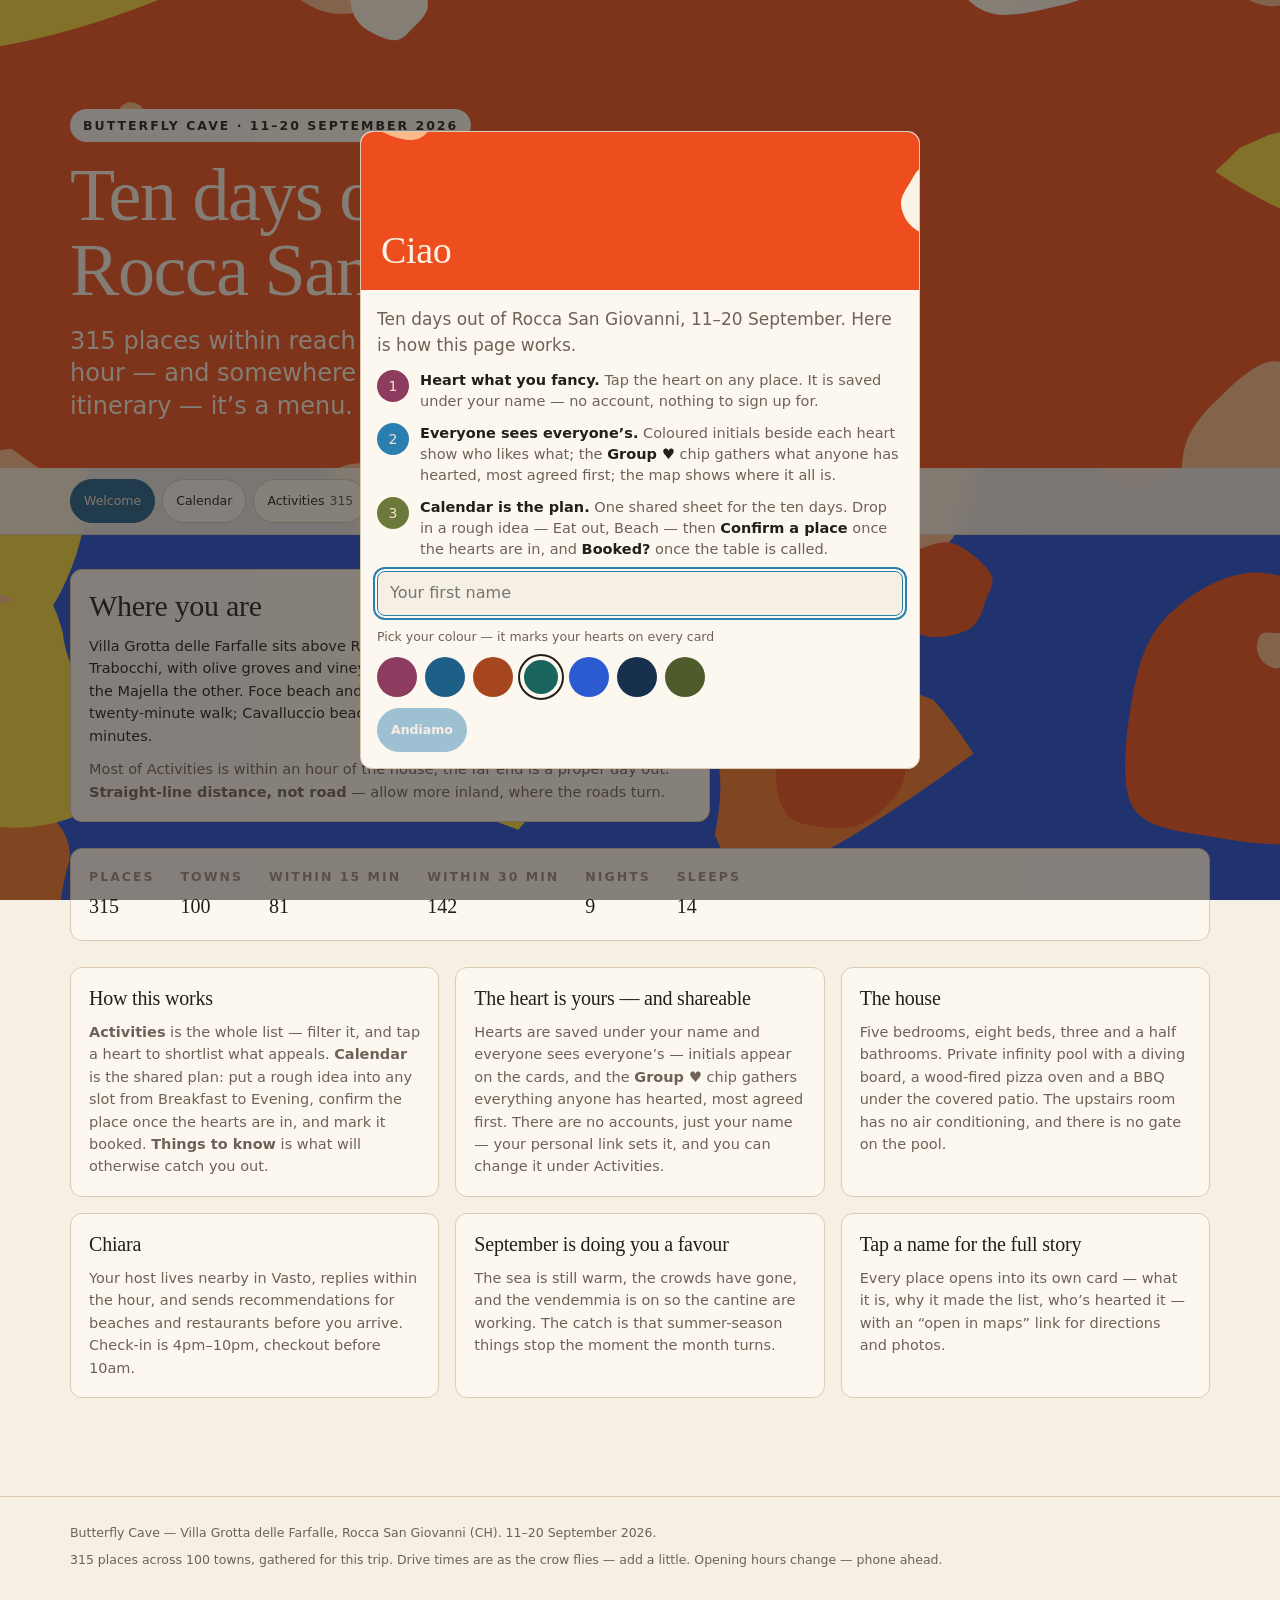
==== index.html @ 28bf4028 "Four supermarkets for stocking the villa; Frapa website; trip-state notes Co-Authored-By: Claude Fab" ====
<!doctype html>
<html lang="en">
<head>
<meta charset="utf-8">
<meta name="viewport" content="width=device-width, initial-scale=1">
<link rel="preconnect" href="https://unpkg.com" crossorigin>
<link rel="preconnect" href="https://tile.openstreetmap.org">
<link rel="preconnect" href="https://abruzzo-picks.mattnorthin.workers.dev">
<title>Ten days out of Rocca San Giovanni</title>
<meta name="description" content="Everything within reach of Butterfly Cave, 11-20 September 2026. 315 places, 100 towns.">
<style>
/* Butterfly Cave design system  tokens inlined from the design project.
   Two background tones. No gradients. No shadows. Spacing is gap only. */
:root{
  --paper:#F6EFE3; --paper-2:#FCF8F0; --shade:#EADFCD;
  --line:#DBC9B1; --line-soft:#EBDFCC;
  --ink:#241E1A; --ink-2:#6E6157; --ink-3:#9C8D7F;
  --peach:#F9DFD2; --ink-on-colour:#F9DFD2;
  --stucco:#E9A18B; --terracotta:#C0552F;
  --pool:#2A7FB0; --pool-deep:#1D5F87; --pool-pale:#BFDFF0;
  --cobalt:#2C5BD1; --olive:#6B7A3A; --ochre:#E0A32E; --fig:#8D3B5E; --sky:#7FB5DA;
  --cream:#FAF3E5;
  --eat:#C0552F; --eat-deep:#A6461F;
  --do:#2A7FB0; --do-deep:#1D5F87;
  --navy:#16304D; --olive-deep:#4F5B2B;
  /* person colours: seven fills that pass 4.5:1 with peach initials (README contrast table) */
  --who-1:var(--fig); --who-2:var(--do-deep); --who-3:var(--eat-deep); --who-4:#1B655F;
  --who-5:var(--cobalt); --who-6:var(--navy); --who-7:var(--olive-deep);
  /* colour-field tiles, measured against --cream: 6.81 and 6.19 */
  --eat-field:#8E3B1A; --do-field:#1B655F;
  --eat-field-hover:#7A3216; --do-field-hover:#14514B;
  /* Wineries & distilleries, split out of Eat & drink 2026-08-29: 6.51 vs cream */
  --cellar:#8D3B5E; --cellar-deep:#7A3350;

  --font-serif:ui-serif,"Iowan Old Style","Palatino Linotype",Palatino,Georgia,serif;
  --font-sans:ui-sans-serif,system-ui,-apple-system,"Segoe UI",Roboto,Helvetica,Arial,sans-serif;
  --t-meta:12.5px; --t-body:14.5px; --t-lead:17px; --t-h3:20px; --t-h2:26px; --t-h1:30px;
  --t-display:clamp(38px,7.4vw,74px);
  --lead-snug:1.2; --lead-body:1.55;
  --tr-display:-.02em; --tr-heading:-.01em; --tr-kicker:.22em; --tr-label:.16em;
  --w-reg:400; --w-bold:650;

  --s1:4px; --s2:7px; --s3:11px; --s4:16px; --s5:20px; --s6:26px; --s7:34px; --s8:46px; --s9:64px;
  --pad-card:19px 20px 17px; --pad-panel:18px;
  --shell:1180px; --read:640px; --gutter:20px; --hit:44px; --card-min:305px;
  --r-card:12px; --r-control:8px; --r-pill:999px;
  --dur-fast:.15s; --dur-base:.18s; --ease:cubic-bezier(.2,.6,.3,1);
}
@media (prefers-reduced-motion:reduce){ :root{ --dur-fast:0s; --dur-base:0s } }

*{box-sizing:border-box}
/* the hidden attribute must beat every display: rule below - .chip and .cta are inline-flex,
   which used to win and leave "hidden" buttons on screen */
[hidden]{display:none!important}
html{-webkit-tap-highlight-color:transparent}
@media (prefers-reduced-motion:no-preference){html{scroll-behavior:smooth}}
body{margin:0; background:var(--paper); color:var(--ink);
     font:var(--w-reg) var(--t-body)/var(--lead-body) var(--font-sans);
     -webkit-font-smoothing:antialiased}
h1,h2,h3,h4{margin:0; font-family:var(--font-serif); font-weight:var(--w-reg);
            letter-spacing:var(--tr-heading); text-wrap:balance}
h1{font-size:var(--t-display); line-height:1.02; letter-spacing:var(--tr-display)}
h2{font-size:var(--t-h1); line-height:var(--lead-snug)}
h3{font-size:var(--t-h3); line-height:var(--lead-snug)}
p{margin:0}
b{font-weight:var(--w-bold)}
a{color:var(--pool)}
@media (hover:hover){a:hover{color:var(--pool-deep)}}
button{font:inherit; cursor:pointer}
:focus-visible{outline:2px solid var(--pool); outline-offset:2px}
/* the pool ring vanishes on the colour fields; cream is 6:1 on all of them */
.tile :focus-visible, .tile:focus-visible, .chip[aria-pressed="true"]:focus-visible,
.tab[aria-selected="true"]:focus-visible, .maplock[aria-pressed="true"]:focus-visible{outline-color:var(--cream)}
.shell{max-width:var(--shell); margin:0 auto; padding:0 var(--gutter)}
.col{max-width:var(--read); display:flex; flex-direction:column; gap:var(--s3)}
.kicker{font-size:var(--t-meta); font-weight:var(--w-bold); text-transform:uppercase;
        letter-spacing:var(--tr-kicker); color:var(--ink-2)}
.label{font-size:var(--t-meta); font-weight:var(--w-bold); text-transform:uppercase;
       letter-spacing:var(--tr-label); color:var(--ink-3)}
.lead{font-size:var(--t-lead); line-height:var(--lead-body); color:var(--ink-2); max-width:62ch}
.muted{color:var(--ink-2)}
.num{font-variant-numeric:tabular-nums}
.skip{position:absolute; left:-9999px; top:0; background:var(--paper-2); color:var(--ink);
      padding:var(--s3) var(--s4); border:1px solid var(--line); border-radius:var(--r-control); z-index:100}
.skip:focus{left:var(--gutter); top:var(--s3)}

/* ---------------- hero ---------------- */
.hero{position:relative; min-height:clamp(360px,52vh,560px); display:flex; align-items:flex-end;
      overflow:hidden}
.hero painted-bg{position:absolute; inset:0; z-index:0}
.hero-in{position:relative; z-index:1; width:100%; max-width:var(--shell); margin:0 auto;
         padding:var(--s9) var(--gutter) var(--s8); display:flex; flex-direction:column;
         gap:var(--s4); align-items:flex-start}
/* the kicker sits on paper, not on the marks  12.5px cream on aperol is 3.31:1 */
.hero-pill{background:var(--paper-2); color:var(--ink); border-radius:var(--r-pill);
           padding:var(--s2) 13px; font-size:var(--t-meta); font-weight:var(--w-bold);
           text-transform:uppercase; letter-spacing:var(--tr-label)}
.hero h1{color:var(--cream); max-width:16ch}
/* 24px counts as large text, so cream on aperol clears the 3:1 bar here */
.hero-lead{color:var(--cream); font-size:clamp(19px,2.4vw,24px); line-height:1.35; max-width:44ch}

/* ---------------- tabs ---------------- */
.tabs{position:sticky; top:0; z-index:20; background:rgba(246,239,227,.92);
      -webkit-backdrop-filter:blur(14px); backdrop-filter:blur(14px); border-bottom:1px solid var(--line)}
.tabs-in{max-width:var(--shell); margin:0 auto; padding:var(--s3) var(--gutter);
         display:flex; gap:var(--s2); overflow-x:auto}
.tab{white-space:nowrap; min-height:var(--hit); padding:9px 13px; border:1px solid var(--line);
     border-radius:var(--r-pill); background:var(--paper-2); color:var(--ink);
     font-size:var(--t-meta); transition:background var(--dur-fast) var(--ease),
     border-color var(--dur-fast) var(--ease), color var(--dur-fast) var(--ease)}
@media (hover:hover){.tab:hover{border-color:var(--pool); color:var(--pool-deep)}}
.tab[aria-selected="true"]{background:var(--pool-deep); border-color:var(--pool-deep); color:var(--peach)}
.tab .c{font-variant-numeric:tabular-nums; opacity:.75; margin-left:5px}
.tab[aria-selected="true"] .c{opacity:1}
.view{padding:var(--s7) 0 var(--s9); display:flex; flex-direction:column; gap:var(--s6)}
.view[hidden]{display:none}

/* ---------------- generic surfaces ---------------- */
.panel{background:var(--paper-2); border:1px solid var(--line); border-radius:var(--r-card);
       padding:var(--pad-panel); display:flex; flex-direction:column; gap:var(--s3)}
.sunk{background:var(--shade); border:1px solid var(--line); border-radius:var(--r-card);
      padding:var(--pad-panel); display:flex; flex-direction:column; gap:var(--s3)}
.cards{display:grid; grid-template-columns:repeat(auto-fill,minmax(min(var(--card-min),100%),1fr)); gap:var(--s4)}
.facts{display:flex; flex-wrap:wrap; gap:var(--s3) var(--s7)}
.fact{display:flex; flex-direction:column; gap:var(--s1)}
.fact .v{font-family:var(--font-serif); font-size:var(--t-h3); font-variant-numeric:tabular-nums}

/* ---------------- filter shelf ---------------- */
.shelf{display:flex; flex-direction:column; gap:var(--s2)}
.row{display:flex; flex-wrap:wrap; gap:var(--s2); align-items:center}
.row[hidden]{display:none}
.search{flex:1 1 260px; min-height:var(--hit); padding:9px 12px; font:inherit;
        font-size:var(--t-body); color:var(--ink); background:var(--paper-2);
        border:1px solid var(--line); border-radius:var(--r-control)}
.search:focus{border-color:var(--pool)}
.chip{min-height:var(--hit); padding:var(--s2) 13px; border:1px solid var(--line);
      border-radius:var(--r-pill); background:var(--paper-2); color:var(--ink);
      font-size:var(--t-meta); display:inline-flex; align-items:center; gap:var(--s2);
      transition:background var(--dur-fast) var(--ease), border-color var(--dur-fast) var(--ease),
      color var(--dur-fast) var(--ease)}
@media (hover:hover){.chip:hover{border-color:var(--c,var(--pool))}}
.chip[aria-pressed="true"]{background:var(--c,var(--pool-deep)); border-color:var(--c,var(--pool-deep)); color:var(--peach)}
.chip .dot{width:8px; height:8px; border-radius:50%; background:var(--c,var(--pool)); flex:0 0 auto}
.chip[aria-pressed="true"] .dot{background:var(--peach); opacity:.7}
.chip em{font-style:normal; font-variant-numeric:tabular-nums; opacity:.72}
.chip[aria-pressed="true"] em{opacity:1}
.chip.zero{opacity:.38}
.share{margin-top:var(--s3); display:flex; flex-wrap:wrap; gap:var(--s2); align-items:flex-start}
.share .sharebox{flex-basis:100%}
.mappanel{background:var(--paper-2); border:1px solid var(--line); border-radius:var(--r-card);
          padding:var(--s3); display:flex; flex-direction:column; gap:var(--s2)}
.map{height:min(52vh,440px); border-radius:calc(var(--r-card) - 4px); border:1px solid var(--line-soft);
     background:var(--shade); overflow:hidden}
.mapnote{font-size:var(--t-meta); color:var(--ink-2); margin:0}
.map{position:relative}
.maplock{position:absolute; right:10px; top:10px; z-index:800; min-height:44px; padding:6px 14px;
         border:1px solid var(--line); border-radius:var(--r-pill); background:var(--paper-2); color:var(--ink);
         font:inherit; font-size:var(--t-meta); font-weight:var(--w-bold)}
.maplock[aria-pressed="true"]{background:var(--pool-deep); border-color:var(--pool-deep); color:var(--peach)}
@media (max-width:640px){
  .map{height:300px}
  .phead{min-height:104px}
  /* on a phone the 18 category chips were a whole screen to scroll past; swipe them instead */
  #cats,#bands{flex-wrap:nowrap; overflow-x:auto; -webkit-overflow-scrolling:touch; scrollbar-width:none;
               margin:0 calc(-1 * var(--pad-panel)); padding:0 var(--pad-panel)}
  #cats::-webkit-scrollbar,#bands::-webkit-scrollbar{display:none}
  #cats .chip,#bands .chip{flex:0 0 auto}
  .phead-in{padding:var(--s4) var(--s4) var(--s3)}
  .phead-title{font-size:24px}
}
.modal{position:fixed; inset:0; z-index:80; background:rgba(36,30,26,.55); display:flex;
       align-items:center; justify-content:center; padding:var(--s4)}
.modal[hidden]{display:none}
.modal-card{width:min(100%,560px); max-height:min(92vh,100%); overflow:auto; background:var(--paper-2);
            border:1px solid var(--line); border-radius:var(--r-card); display:flex; flex-direction:column}
.modal-card .phead{margin:0; border-radius:var(--r-card) var(--r-card) 0 0}
.modal-body{padding:var(--s4); display:flex; flex-direction:column; gap:var(--s3)}
.howto{list-style:none; margin:0; padding:0; display:flex; flex-direction:column; gap:var(--s3)}
.howto li{display:flex; gap:var(--s3); align-items:flex-start; color:var(--ink-2); line-height:1.45}
.howto b{color:var(--ink)}
.hownum{flex:0 0 32px; height:32px; border-radius:50%; display:grid; place-items:center;
        background:var(--fig); color:var(--peach); font-size:14px}
.howto li:nth-child(2) .hownum{background:var(--pool)}
.howto li:nth-child(3) .hownum{background:var(--olive)}
.modal input{width:100%; min-height:var(--hit); padding:9px 12px; font:inherit;
             border:1px solid var(--line); border-radius:var(--r-control); background:var(--paper)}
.modal input:focus{border-color:var(--pool)}
.chip.go{background:var(--pool); border-color:var(--pool); color:var(--peach); font-weight:var(--w-bold)}
.chip.go:disabled{opacity:.45}
.linkbtn{border:0; background:none; color:var(--ink-2); font:inherit; font-size:var(--t-meta);
        min-height:44px;
         text-decoration:underline; text-underline-offset:3px; padding:6px 4px; cursor:pointer}
.linkbtn[hidden]{display:none}
.pin{width:14px; height:14px; border-radius:var(--r-pill); background:var(--pin,var(--eat-deep));
     border:2px solid var(--peach)}
.pin.approx{background:var(--paper-2); border:3px solid var(--pin,var(--eat-deep))}
.pin.house{width:18px; height:18px; background:var(--ink); border-color:var(--peach)}
.pin.liked{outline:3px solid var(--fig); outline-offset:1px}
#map .leaflet-popup-content{font:inherit; font-size:14px; line-height:1.4}
#map .leaflet-popup-content b{display:block; font-family:var(--font-serif); font-size:17px}
#map .leaflet-popup-content a{color:var(--pool)}
.sharebox{display:flex; flex-direction:column; gap:var(--s2); margin-top:var(--s2); padding:var(--s3);
          border:1px solid var(--line-soft); border-radius:var(--r-control); background:var(--paper)}
.sharebox[hidden]{display:none}
.sharebox label{font-size:var(--t-meta); color:var(--ink-2)}
.sharebox input{width:100%; min-height:var(--hit); padding:9px 12px; font:inherit;
                border:1px solid var(--line); border-radius:var(--r-control); background:var(--paper-2)}
.sharebox input[hidden]{display:none}
.sharebox textarea{width:100%; padding:9px 12px; font:inherit; font-size:var(--t-meta); line-height:1.45;
                   border:1px solid var(--line); border-radius:var(--r-control); background:var(--paper-2); resize:vertical}
.sharebox textarea[hidden]{display:none}
.sharebox input:focus{border-color:var(--pool)}
.sharebox a.chip{text-decoration:none}
.sharebox a.chip[aria-disabled="true"]{opacity:.45; pointer-events:none}
.sharebox .chip:disabled{opacity:.45; cursor:not-allowed}
.thead-r{display:flex; align-items:center; gap:6px; flex:0 0 auto}
/* z-index 1200: Leaflet's own panes sit at 400 and its controls at 1000, and .leaflet-container
   makes no stacking context of its own, so at 60 the map painted straight over this sheet.
   The height is capped clear of the sticky tab bar, and a tall sheet scrolls inside itself. */
.sheet{position:fixed; left:50%; bottom:16px; transform:translateX(-50%); width:min(92vw,480px); z-index:1200;
       background:var(--paper); color:var(--ink); border:1px solid var(--line); border-radius:var(--r-card);
       padding:var(--s4); display:flex; flex-direction:column; gap:var(--s2);
       max-height:calc(100vh - 150px); max-height:calc(100dvh - 150px); overflow-y:auto}
.sheet[hidden]{display:none}
.sheet-t{font-family:var(--font-serif); font-size:var(--t-h3)}
.sheet input{flex:1 1 160px; min-height:var(--hit); padding:9px 12px; font:inherit;
             border:1px solid var(--line); border-radius:var(--r-control); background:var(--paper-2)}
.sheet input:focus{border-color:var(--pool)}
.rows{display:flex; flex-direction:column; gap:var(--s2)}
/* the sheet is a flex column and `.sheet input` sets flex:1, which would stretch each of these
   to fill it - a stacked form has to opt out of that explicitly */
.rows input,.rows textarea{flex:0 0 auto; width:100%; min-height:var(--hit); padding:9px 12px;
       font:inherit; font-size:var(--t-body); border:1px solid var(--line);
       border-radius:var(--r-control); background:var(--paper-2); color:var(--ink); resize:vertical}
.rows textarea{min-height:74px}
.rows input:focus,.rows textarea:focus{border-color:var(--pool)}
.linkbox{display:flex; flex-direction:column; gap:var(--s2); padding-top:var(--s2); border-top:1px dashed var(--line)}
.linkbox[hidden]{display:none}
.likedby{display:flex; gap:4px; flex-wrap:wrap; justify-content:flex-end; max-width:120px}
.likedby:empty{display:none}
.who{width:26px; height:26px; border-radius:50%; display:grid; place-items:center;
     background:var(--who,var(--fig)); color:var(--peach); border:2px solid var(--peach);
     font-size:12.5px; font-weight:var(--w-bold); line-height:1; cursor:default}
.swlabel{font-size:var(--t-meta); margin:0}
.swatches{display:flex; flex-wrap:wrap; gap:8px}
.sw{width:40px; height:40px; border-radius:50%; background:var(--sw); border:3px solid transparent;
    cursor:pointer; padding:0; transition:transform var(--dur-fast) var(--ease)}
@media (hover:hover){.sw:hover{transform:scale(1.08)}}
.sw[aria-pressed="true"]{border-color:var(--paper-2); outline:2px solid var(--ink); outline-offset:1px}
.count{font-size:var(--t-meta); font-weight:var(--w-bold); text-transform:uppercase;
       letter-spacing:var(--tr-label); color:var(--ink-2); display:flex; align-items:center;
       gap:var(--s3); flex-wrap:wrap; padding:var(--s1) 0}
.clear{border:0; background:none; color:var(--pool-deep); font:inherit; font-size:var(--t-meta);
       font-weight:var(--w-bold); text-transform:uppercase; letter-spacing:var(--tr-label);
       padding:0; text-decoration:underline; min-height:44px; display:inline-flex; align-items:center}
.clear[hidden]{display:none}

/* ---------------- painted section banners ----------------
   Marks behind, display-size type in cream on top. Measured: cobalt 6.01,
   fig 6.51, blood 4.39, pool 3.99 against --cream. All clear the 3:1 bar for
   type at 24px and up, so headings sit on the marks and body copy never does. */
.phead{position:relative; overflow:hidden; border-radius:var(--r-card);
       min-height:158px; display:flex; align-items:flex-end}
.phead painted-bg{position:absolute; inset:0; z-index:0}
.phead-in{position:relative; z-index:1; width:100%; padding:var(--s5) var(--s5) var(--s4);
          display:flex; align-items:baseline; gap:var(--s3); flex-wrap:wrap}
.phead-title{font-family:var(--font-serif); font-size:clamp(26px,4.2vw,38px);
             line-height:var(--lead-snug); letter-spacing:var(--tr-heading); color:var(--cream)}
.phead-count{background:var(--paper-2); color:var(--ink); border-radius:var(--r-pill);
             padding:5px 11px; font-size:var(--t-meta); font-weight:var(--w-bold);
             letter-spacing:var(--tr-label); text-transform:uppercase;
             font-variant-numeric:tabular-nums}
.divider{position:relative; overflow:hidden; border-radius:var(--r-card); height:76px}
.divider painted-bg{position:absolute; inset:0}

/* ---------------- 1a tile ---------------- */
.grouphead{font-size:var(--t-meta); font-weight:var(--w-bold); text-transform:uppercase;
           letter-spacing:var(--tr-label); display:flex; align-items:center; gap:var(--s3)}
.grouphead.eat{color:var(--eat-deep)}
.grouphead.do{color:var(--do-deep)}
.grouphead .n{font-variant-numeric:tabular-nums; color:var(--ink-3)}
.group{display:flex; flex-direction:column; gap:var(--s4)}
.group[hidden]{display:none}
/* colour-field tile: the whole tile is the colour, copy sits on a cream block */
.tile{display:flex; flex-direction:column; gap:var(--s4); border-radius:16px; padding:var(--s4);
      border:1px solid rgba(250,243,229,.28); color:var(--cream);
      transition:transform var(--dur-base) var(--ease), background-color var(--dur-base) var(--ease)}
.tile[hidden]{display:none}
.tile{background:var(--tile,var(--do-field)); cursor:pointer;
      /* 262 tiles are built at load: let the browser skip laying out the ones off screen */
      content-visibility:auto; contain-intrinsic-size:auto 260px}
@media (hover:hover){.tile:hover{transform:translateY(-3px); filter:brightness(.88)}}
.thead{display:flex; align-items:flex-start; justify-content:space-between; gap:var(--s3)}
.thead-l{display:flex; flex-direction:column; gap:var(--s2); min-width:0}
.tcat{font-size:var(--t-meta); font-weight:var(--w-bold); text-transform:uppercase;
      letter-spacing:var(--tr-label); color:var(--cream)}
/* the name is a button now: it opens the place sheet rather than leaving the site */
.tname{font-family:var(--font-serif); font-size:clamp(24px,2.6vw,30px); line-height:1.14;
       letter-spacing:var(--tr-heading); color:var(--cream); text-decoration:none; text-wrap:balance;
       border:0; background:none; padding:0; margin:0; text-align:left; cursor:pointer; font-weight:400}
@media (hover:hover){.tname:hover{text-decoration:underline}}
.tflag{font-size:var(--t-meta); letter-spacing:.1em; text-transform:uppercase; color:var(--cream);
       opacity:.85}
.tnew{align-self:flex-start; font-size:var(--t-meta); font-weight:var(--w-bold); text-transform:uppercase;
      letter-spacing:var(--tr-label); color:var(--ink); background:var(--ochre);
      border-radius:var(--r-pill); padding:2px 10px}
/* a tip carries its author's colour instead of a category hue, and has no drive time to show */
.tile.tip{--tile:var(--who,var(--olive-deep))}
.tby{display:flex; align-items:center; gap:var(--s2); font-size:var(--t-meta); color:var(--ink-2);
     text-transform:uppercase; letter-spacing:var(--tr-label)}
.tdrop{font-size:var(--t-meta); font-weight:var(--w-bold); text-transform:uppercase;
       letter-spacing:var(--tr-label); border:0; background:none; padding:0; cursor:pointer;
       color:var(--ink-2); text-decoration:underline}
.tinner{background:var(--paper-2); border-radius:var(--r-card); padding:var(--s4); flex:1;
        display:flex; flex-direction:column; gap:var(--s3)}
.ttown{font-size:var(--t-meta); text-transform:uppercase; letter-spacing:var(--tr-label);
       color:var(--ink-2); font-variant-numeric:tabular-nums}
.tdesc{font-size:var(--t-body); color:var(--ink); flex:1; text-wrap:pretty}
.tfoot{display:flex; flex-wrap:wrap; align-items:center; gap:var(--s4)}
.cta{font-size:var(--t-meta); font-weight:var(--w-bold); text-transform:uppercase;
     letter-spacing:var(--tr-label); text-decoration:none; display:inline-flex; gap:var(--s2);
     min-height:44px; align-items:center}
.cta{color:var(--tile,var(--do-field))}
@media (hover:hover){.cta:hover{text-decoration:underline}}
.heart{width:var(--hit); height:var(--hit); flex:0 0 auto; display:grid; place-items:center;
       background:none; border:1px solid transparent; border-radius:var(--r-control);
       color:var(--cream); opacity:.8;
       transition:opacity var(--dur-fast) var(--ease), border-color var(--dur-fast) var(--ease)}
@media (hover:hover){.heart:hover{opacity:1; border-color:rgba(250,243,229,.5)}}
.heart.on{opacity:1; background:var(--peach); border-color:var(--peach); color:var(--mine,var(--fig))}
.heart svg{width:19px; height:19px; fill:none; stroke:currentColor; stroke-width:2.2}
.heart.on svg{fill:currentColor}
.inplan{font-size:var(--t-meta); color:var(--ink-2)}

/* the painted field behind the whole Activities tab */
.pagebg{position:fixed; inset:0; z-index:0; pointer-events:none}
.actwrap{position:relative; z-index:1; display:flex; flex-direction:column; gap:var(--s6)}
.hero, footer{position:relative; z-index:2}
main{position:relative; z-index:1}
/* The painted field runs the whole page, so nothing readable sits straight on the
   marks - the how-to's rule. Section intros and the stat row get a paper block. */
.view .col, .view > .facts{background:var(--paper-2); border:1px solid var(--line);
  border-radius:var(--r-card); padding:var(--pad-panel); max-width:none}
.view .col{max-width:min(var(--read),100%)}
.view > .facts{gap:var(--s3) var(--s6)}
.empty{background:var(--paper-2); border:1px solid var(--line); border-radius:var(--r-card);
  padding:var(--pad-panel); text-align:center}
.count{color:var(--ink-2)}
.grouppill{display:inline-flex; align-items:center; gap:var(--s2); align-self:flex-start;
           background:var(--eat-deep); color:var(--cream); border-radius:var(--r-pill);
           padding:9px 16px; font-size:var(--t-meta); font-weight:var(--w-bold);
           text-transform:uppercase; letter-spacing:var(--tr-label)}
.grouppill .n{font-variant-numeric:tabular-nums; opacity:.8}
.shelf.onfield{background:var(--paper-2)}
.empty{padding:var(--s6) 0; color:var(--ink-2)}
.empty[hidden]{display:none}
/* says why the order changed, once a heart has actually moved something */
/* it sits on the painted field, where no ink colour is safe against blue, yellow and orange
   at once - so it gets its own paper ground, like the group pills above it */
.floatnote{font-size:var(--t-meta); margin:0; align-self:flex-start; color:var(--ink-2);
      background:var(--paper); border:1px solid var(--line-soft); border-radius:var(--r-pill);
      padding:3px 12px}
.floatnote[hidden]{display:none}

/* place sheet: a tap on a tile opens this instead of throwing the phone at Google Maps */
.pband{background:var(--tile,var(--eat-deep)); padding:var(--s3) var(--s4);
       border-radius:var(--r-card) var(--r-card) 0 0}
.pband .tcat{color:var(--peach)}
#place .modal-body h3{margin:0}
.pmeta{margin:0}
.pflag{margin:0; color:var(--ink); font-weight:var(--w-bold)}
.pwho, .pplan{margin:0}
.pwho[hidden], .pplan[hidden], .pflag[hidden]{display:none}
.pwho .who{vertical-align:-3px; margin-right:4px}
#place .modal-body{gap:var(--s3)}

/* ---------------- calendar ---------------- */
.days{display:grid; grid-template-columns:repeat(auto-fill,minmax(min(var(--card-min),100%),1fr)); gap:var(--s4)}
.day{background:var(--paper-2); border:1px solid var(--line); border-radius:var(--r-card);
     padding:var(--pad-panel); display:flex; flex-direction:column; gap:var(--s3)}
.day.weekend{border-left:3px solid var(--sky)}
.day.mon{border-left:3px solid var(--terracotta)}
.dhead{display:flex; align-items:baseline; justify-content:space-between; gap:var(--s3); flex-wrap:wrap}
.ddate{font-family:var(--font-serif); font-size:var(--t-h3)}
.dnote{font-size:var(--t-meta); color:var(--eat-deep)}
/* the calendar's own "did that save?" line - syncNote lives in the Activities panel, which is
   hidden whenever anyone is actually on this tab */
.plannote{font-size:var(--t-meta); margin:0; align-self:flex-start; color:var(--ink);
      background:var(--ochre); border-radius:var(--r-pill); padding:4px 14px}
.plannote[hidden]{display:none}
.dfixed{display:flex; flex-wrap:wrap; gap:6px}
.fx{display:inline-flex; align-items:center; padding:3px 10px; border-radius:999px;
    font-size:var(--t-meta); line-height:1.3; color:var(--peach); background:var(--olive-deep)}
.fx-bday{background:var(--fig)}
.fx-leave{background:var(--ink-2)}
.fx-fest{background:var(--pool-deep)}
.slots{display:flex; flex-direction:column; gap:var(--s2)}
/* seven slots a day, so each is one row: label on the left, what is in it (or "+ Add") on the
   right, and the picker wrapping onto its own line underneath when open */
.slot{display:flex; flex-wrap:wrap; align-items:center; gap:var(--s2) var(--s3); padding:var(--s2) var(--s3);
      border:1px solid var(--line-soft); border-radius:var(--r-control); background:var(--paper)}
.slot .label{flex:0 0 74px; margin:0}
.slot.k-eat .label{color:var(--eat-deep)}
.slot.k-do .label{color:var(--do-deep)}
.slot.filled-full{background:var(--pool-pale); border-color:var(--pool)}
.slot .slotrow{flex:1 1 160px}
.slot .addbtn{flex:1 1 120px; text-align:left; min-height:44px}
.slot .picker{flex:1 1 100%}
.slotrow{display:flex; align-items:flex-start; justify-content:space-between; gap:var(--s2)}
.splace{font-size:var(--t-body)}
.sby{color:var(--who,var(--fig)); font-weight:var(--w-bold)}
.slotbtns{display:flex; align-items:center; gap:4px; flex:0 0 auto}
.bk{min-height:44px; padding:4px 12px; border:1px solid var(--line); border-radius:var(--r-pill);
    background:transparent; color:var(--ink-2); font:inherit; font-size:var(--t-meta); cursor:pointer}
.bk[aria-pressed="true"]{background:var(--olive-deep); border-color:var(--olive-deep); color:var(--peach)}
.slotrow.bkd .splace{font-weight:var(--w-bold)}
/* a rough idea's next step is choosing the place, not booking it */
.cf{min-height:44px; padding:4px 12px; border:1px solid var(--pool); border-radius:var(--r-pill);
    background:transparent; color:var(--pool-deep); font:inherit; font-size:var(--t-meta); cursor:pointer}
@media (hover:hover){.cf:hover{background:var(--pool-pale)}}
/* the quick strip at the top of the picker: rough ideas and the at-the-house entries */
.qp{display:flex; flex-wrap:wrap; gap:6px}
.q{min-height:44px; padding:6px 12px; border:1px solid var(--line); border-radius:var(--r-pill);
   background:var(--paper-2); color:var(--ink); font:inherit; font-size:var(--t-meta); cursor:pointer;
   transition:border-color var(--dur-fast) var(--ease), color var(--dur-fast) var(--ease)}
@media (hover:hover){.q:hover{border-color:var(--pool); color:var(--pool-deep)}}
.q em{font-style:normal; color:var(--ink-2); margin-left:4px}
.splace .where{display:block; color:var(--ink-2); font-size:var(--t-meta); font-variant-numeric:tabular-nums}
.addbtn{min-height:36px; padding:5px var(--s3); border:1px dashed var(--line);
        border-radius:var(--r-control); background:transparent; color:var(--ink-2);
        font-size:var(--t-meta); transition:border-color var(--dur-fast) var(--ease), color var(--dur-fast) var(--ease)}
@media (hover:hover){.addbtn:hover:not(:disabled){border-color:var(--pool); color:var(--pool-deep); border-style:solid}}
.addbtn:disabled{cursor:not-allowed; color:var(--ink-3); border-color:var(--line-soft)}
.rm{min-height:44px; min-width:44px; border:1px solid transparent; border-radius:var(--r-control);
    background:none; color:var(--ink-3); font-size:var(--t-lead); line-height:1; padding:0 var(--s2);
    transition:color var(--dur-fast) var(--ease), border-color var(--dur-fast) var(--ease)}
@media (hover:hover){.rm:hover{color:var(--terracotta); border-color:var(--line)}}
.picker{display:flex; flex-direction:column; gap:var(--s2); padding:var(--s3);
        background:var(--shade); border:1px solid var(--line); border-radius:var(--r-control)}
.picker input{width:100%; min-height:var(--hit); padding:9px 12px; font:inherit;
              font-size:var(--t-body); color:var(--ink); background:var(--paper-2);
              border:1px solid var(--line); border-radius:var(--r-control)}
.picker input:focus{border-color:var(--pool)}
.plist{display:flex; flex-direction:column; gap:var(--s1); max-height:340px; overflow-y:auto;
       overscroll-behavior:contain}
.pick{text-align:left; padding:9px var(--s3); border:1px solid var(--line-soft); min-height:44px; align-items:center;
      border-radius:var(--r-control); background:var(--paper-2); color:var(--ink);
      font-size:var(--t-meta); display:flex; justify-content:space-between; gap:var(--s3);
      transition:border-color var(--dur-fast) var(--ease)}
@media (hover:hover){.pick:hover{border-color:var(--pool)}}
.pick .t{color:var(--ink-2); white-space:nowrap; font-variant-numeric:tabular-nums}
.pickmsg{font-size:var(--t-meta); color:var(--ink-2); padding:var(--s2) 0}

/* ---------------- things to know ---------------- */
.know{display:grid; grid-template-columns:repeat(auto-fill,minmax(min(var(--card-min),100%),1fr)); gap:var(--s4)}
.kitem{background:var(--paper-2); border:1px solid var(--line); border-left:3px solid var(--c,var(--ochre));
       border-radius:var(--r-card); padding:var(--pad-card); display:flex; flex-direction:column; gap:var(--s2)}
.kitem h4{font-size:var(--t-lead); line-height:1.3}
.kitem p{font-size:var(--t-body); color:var(--ink-2)}

footer{border-top:1px solid var(--line); margin-top:var(--s7); background:var(--paper)}
footer .in{max-width:var(--shell); margin:0 auto; padding:var(--s6) var(--gutter) var(--s8);
           display:flex; flex-direction:column; gap:var(--s2); font-size:var(--t-meta); color:var(--ink-2)}

/* ---------------- Leaflet, brought into the house style ----------------
   No shadows, Karla for controls, paper surfaces, 1px --line borders, 44px hit targets,
   12.5px floor on the attribution, and a limestone wash over the basemap tiles. */
#map.leaflet-container{font-family:var(--font-sans); background:var(--shade)}
#map .leaflet-tile-pane{filter:sepia(.3) saturate(.55) brightness(1.02)}
#map .leaflet-bar{box-shadow:none; border:1px solid var(--line); border-radius:var(--r-control); overflow:hidden}
#map .leaflet-bar a,#map .leaflet-bar a:hover,#map .leaflet-bar a:focus{width:44px; height:44px; line-height:44px;
  background:var(--paper-2); color:var(--ink); border-bottom:1px solid var(--line-soft);
  font:400 22px/44px var(--font-sans)}
#map .leaflet-bar a:last-child{border-bottom:0}
#map .leaflet-bar a.leaflet-disabled{color:var(--ink-3); background:var(--paper)}
#map .leaflet-popup-content-wrapper{background:var(--paper-2); color:var(--ink); border:1px solid var(--line);
  border-radius:var(--r-card); box-shadow:none}
#map .leaflet-popup-content{margin:14px 16px; font-size:var(--t-meta); line-height:1.45}
#map .leaflet-popup-tip{background:var(--paper-2); box-shadow:none; border:1px solid var(--line); border-top:0; border-left:0}
#map.leaflet-container a.leaflet-popup-close-button{color:var(--ink-2); font:400 20px/24px var(--font-sans); width:32px; height:32px; top:4px; right:4px}
#map.leaflet-container .leaflet-control-attribution{background:var(--paper-2); color:var(--ink-2); font-size:12.5px;
  padding:2px 8px; border-top-left-radius:var(--r-control); border:1px solid var(--line); border-right:0; border-bottom:0}
#map.leaflet-container .leaflet-control-attribution a{color:var(--pool)}

/* ---------------- touch ---------------- */
/* a pressed state of its own, since hover is off on touch screens */
.tile:active{transform:scale(.985)}
.pick:active, .q:active, .addbtn:active{background:var(--shade)}
/* 16px is the size below which iOS zooms the page in when a box gets focus - and leaves it zoomed */
input, textarea{font-size:16px!important}

/* ---------------- phone-size and escape hatches (2026-08-30 mobile lens) ---------------- */
/* the picker's search rides with a Cancel - a dialog needs a way out */
.pkrow{display:flex; gap:var(--s2); align-items:center}
.pkrow input{flex:1}
.pkx{flex:0 0 auto; min-height:44px; padding:4px 14px; border:1px solid var(--line); border-radius:var(--r-pill);
     background:transparent; color:var(--ink-2); font:inherit; font-size:var(--t-meta); cursor:pointer}
@media (hover:hover){.pkx:hover{border-color:var(--terracotta); color:var(--terracotta)}}
/* sixty tiles deep, the way back to search and filters */
.backfilters{position:fixed; right:14px; bottom:18px; z-index:15}
@media (max-width:640px){
  /* all four tabs fit a 390px phone once the counts step aside */
  .tab{padding:9px 10px}
  .tab .c{display:none}
  /* the descriptions are the content; 17px is the scale's reading size */
  .tdesc, #place-desc{font-size:var(--t-lead)}
}

/* links on paper: the deep pool clears 4.5:1 at any size; --pool stays for fills */
a{color:var(--pool-deep)}
#map .leaflet-control-attribution a{color:var(--pool-deep)}
/* two-letter badges when two travellers share an initial (Lauren / Lyndsey) */
.who.w2{font-size:9.5px; letter-spacing:0}

/* a typed note in the picker reads as an action, not a place */
.pick-note span:first-child{color:var(--pool-deep); font-weight:var(--w-bold)}

/* ---------------- ship batch (2026-08-31): picker fit, undo toast, turnout ---------------- */
/* pj-11: the picker is a flex child of .slot - without a full-width basis it rode the same
   row as the label and clipped its Cancel until the next relayout */
.slot .picker{flex:1 1 100%; min-width:0; box-sizing:border-box}
.pkrow input{min-width:0}
.pick{min-width:0}
.turnout{font-size:var(--t-meta); color:var(--ink-2); margin:2px 0 0}
.undo{position:fixed; left:50%; transform:translateX(-50%); bottom:18px; z-index:90; max-width:92vw;
      display:flex; gap:var(--s2); align-items:center; padding:4px 6px 4px 16px;
      background:var(--ink); color:var(--paper-2); border-radius:var(--r-pill);
      box-shadow:0 6px 20px rgba(43,36,26,.35); font-size:var(--t-meta)}
.undo-btn{border:0; background:none; color:var(--peach); font:inherit; font-size:var(--t-meta);
          font-weight:var(--w-bold); text-transform:uppercase; letter-spacing:var(--tr-label);
          text-decoration:underline; min-height:44px; padding:0 12px; cursor:pointer}

</style>
</head>
<body>
<a class="skip" href="#main">Skip to content</a>

<painted-bg class="pagebg" ground="cobalt" palette="aperol" layout="scatter" count="14"
            seed="7711" aria-hidden="true"></painted-bg>

<header class="hero">
  <painted-bg ground="aperol" layout="edges" count="11" seed="5507"></painted-bg>
  <div class="hero-in">
    <p class="hero-pill">Butterfly Cave &#xb7; 11&#x2013;20 September 2026</p>
    <h1>Ten days out of Rocca San Giovanni</h1>
    <p class="hero-lead">315 places within reach of the house &#x2014; most under an hour &#x2014; and somewhere to put them.
    Nothing here is an itinerary &#x2014; it&#x2019;s a menu.</p>
  </div>
</header>

<nav class="tabs">
  <div class="tabs-in" role="tablist" aria-label="Sections">
    <button class="tab" role="tab" id="t-welcome" aria-selected="true" aria-controls="v-welcome">Welcome</button>
    <button class="tab" role="tab" id="t-calendar" aria-selected="false" aria-controls="v-calendar">Calendar<span class="c" id="c-plan" hidden></span></button>
    <button class="tab" role="tab" id="t-activities" aria-selected="false" aria-controls="v-activities">Activities<span class="c" id="c-act">315</span></button>
    <button class="tab" role="tab" id="t-know" aria-selected="false" aria-controls="v-know">Things to know</button>
  </div>
</nav>

<main id="main" class="shell">

  <!-- ============ WELCOME ============ -->
  <div class="view" id="v-welcome" role="tabpanel" aria-labelledby="t-welcome">
    <div class="col">
      <h2>Where you are</h2>
      <p>Villa Grotta delle Farfalle sits above Rocca San Giovanni on the Costa dei Trabocchi, with olive
      groves and vineyards on every side, the Adriatic one way and the Majella the other. Foce beach and the
      Via Verde are a two-minute drive or a twenty-minute walk; Cavalluccio beach is five. Pescara airport is
      forty-five minutes.</p>
      <p class="muted">Most of Activities is within an hour of the house; the far end is a proper day out. <b>Straight-line distance, not road</b>
      &#x2014; allow more inland, where the roads turn.</p>
    </div>

    <div class="facts">
      <div class="fact"><span class="label">Places</span><span class="v">315</span></div>
      <div class="fact"><span class="label">Towns</span><span class="v">100</span></div>
      <div class="fact"><span class="label">Within 15 min</span><span class="v">81</span></div>
      <div class="fact"><span class="label">Within 30 min</span><span class="v">142</span></div>
      <div class="fact"><span class="label">Nights</span><span class="v">9</span></div>
      <div class="fact"><span class="label">Sleeps</span><span class="v">14</span></div>
    </div>

    <div class="cards">
      <div class="panel">
        <h3>How this works</h3>
        <p class="muted"><b>Activities</b> is the whole list &#x2014; filter it, and tap a heart to shortlist
        what appeals. <b>Calendar</b> is the shared plan: put a rough idea into any slot from Breakfast to
        Evening, confirm the place once the hearts are in, and mark it booked. <b>Things to know</b> is what will otherwise catch you out.</p>
      </div>
      <div class="panel">
        <h3>The heart is yours &#x2014; and shareable</h3>
        <p class="muted">Hearts are saved under your name and everyone sees everyone&#x2019;s &#x2014; initials
        appear on the cards, and the <b>Group &#x2665;</b> chip gathers everything anyone has hearted, most agreed first. There
        are no accounts, just your name &#x2014; your personal link sets it, and you can change it under
        Activities.</p>
      </div>
      <div class="panel">
        <h3>The house</h3>
        <p class="muted">Five bedrooms, eight beds, three and a half bathrooms. Private infinity pool with a
        diving board, a wood-fired pizza oven and a BBQ under the covered patio. The upstairs room has no air
        conditioning, and there is no gate on the pool.</p>
      </div>
      <div class="panel">
        <h3>Chiara</h3>
        <p class="muted">Your host lives nearby in Vasto, replies within the hour, and sends recommendations
        for beaches and restaurants before you arrive. Check-in is 4pm&#x2013;10pm, checkout before 10am.</p>
      </div>
      <div class="panel">
        <h3>September is doing you a favour</h3>
        <p class="muted">The sea is still warm, the crowds have gone, and the vendemmia is on so the cantine
        are working. The catch is that summer-season things stop the moment the month turns.</p>
      </div>
      <div class="panel">
        <h3>Tap a name for the full story</h3>
        <p class="muted">Every place opens into its own card &#x2014; what it is, why it made the list,
        who&#x2019;s hearted it &#x2014; with an &#x201c;open in maps&#x201d; link for directions and photos.</p>
      </div>
    </div>
  </div>

  <!-- ============ CALENDAR ============ -->
  <div class="view" id="v-calendar" role="tabpanel" aria-labelledby="t-calendar" hidden>
    <div class="phead">
      <painted-bg ground="pool" layout="diagonal" count="8" seed="3301"></painted-bg>
      <div class="phead-in"><span class="phead-title">Ten days, breakfast to evening</span></div>
    </div>
    <div class="col">
      <p class="lead">One plan, the same on everyone&#x2019;s phone. Drop a rough idea into any slot
      &#x2014; &#x201C;Eat out&#x201D;, &#x201C;Beach&#x201D;, &#x201C;Day trip&#x201D; &#x2014; then tap
      <b>Confirm a place</b> once the hearts are in. <b>Booked?</b> marks a table or a boat as called.
      Arrivals and birthdays are already in.</p>
    </div>
    <p class="muted plannote" id="plan-note" role="status" hidden></p>
    <div class="days" id="days"></div>
    <div class="sunk">
      <p class="muted" style="font-size:var(--t-meta)"><b>Sunday and Monday are the awkward ones</b>
      &#x2014; the day cards say so, and Things to know has the detail. Anyone can add or remove
      &#x2014; it is a shared sheet, so be kind to it.</p>
    </div>
  </div>

  <!-- ============ ACTIVITIES ============ -->
  <div class="view" id="v-activities" role="tabpanel" aria-labelledby="t-activities" hidden>
    <div class="actwrap">
    <div class="phead">
      <painted-bg ground="fig" layout="diagonal" count="8" seed="4102"></painted-bg>
      <div class="phead-in"><span class="phead-title">Everything within reach</span></div>
    </div>

    <div class="mappanel" id="map-panel">
      <div class="map" id="map" role="region" aria-label="Map of the places currently shown"></div>
      <p class="mapnote" id="map-note">Pins follow the filters below and open in Maps. Black pin is the
      house; a ringed pin has hearts; a hollow one is the town, not the door.</p>
    </div>

    <div class="col">
      <p class="lead">Eating and drinking, then everything you do. Filter by what it is and how far you would
      drive; the heart is your vote, and a name opens the full story &#x2014; and who&#x2019;s hearted it.</p>
    </div>

    <div class="panel shelf onfield">
      <div class="row">
        <input class="search" id="q" type="search" enterkeyhint="search" aria-label="Search places"
               placeholder="Search a place, a town, a dish &#x2014; trabocco, Lanciano, brodetto">
      </div>
      <div class="row" id="groups">
        <button class="chip" type="button" aria-pressed="true" data-group="all">Everything</button>
        <button class="chip" type="button" aria-pressed="false" data-group="house" style="--c:var(--pool-deep)">At the house</button>
        <button class="chip" type="button" aria-pressed="false" data-group="eat" style="--c:var(--eat-deep)">Eat &amp; drink</button>
        <button class="chip" type="button" aria-pressed="false" data-group="cellar" style="--c:var(--cellar-deep)">Wineries &amp; distilleries</button>
        <button class="chip" type="button" aria-pressed="false" data-group="do" style="--c:var(--do-deep)">Out and about</button>
        <button class="chip" type="button" aria-pressed="false" data-group="new" id="new-chip" hidden
                style="--c:var(--olive-deep)" title="Added in the last three weeks">Just added <em id="new-n">0</em></button>
        <button class="chip" type="button" aria-pressed="false" data-group="short" style="--c:var(--fig)">Yours &#x2665; <em id="short-n">0</em></button>
        <button class="chip" type="button" aria-pressed="false" data-group="votes" style="--c:var(--eat-deep)"
                title="Everything anyone has hearted, most loved first">Group &#x2665; <em id="votes-n">0</em></button>
      </div>
      <p class="turnout" id="turnout" role="status" hidden></p>
      <div class="row" id="bands">
        <button class="chip" type="button" aria-pressed="true" data-band="999">Any distance</button>
        <button class="chip" type="button" aria-pressed="false" data-band="15">Within 15 min</button>
        <button class="chip" type="button" aria-pressed="false" data-band="30">Within 30 min</button>
        <button class="chip" type="button" aria-pressed="false" data-band="60">Within an hour</button>
        <button class="chip" type="button" aria-pressed="false" id="area-pescara" style="--c:var(--fig)"
                title="Pescara, Montesilvano and Francavilla &#x2014; the airport side">Pescara <em id="area-n">0</em></button>
      </div>
      <div class="row" id="cats"><button class="chip" type="button" aria-pressed="false" data-cat="bars" style="--c:#455CEC"><span class="dot"></span>Bars &amp; music <em>14</em></button><button class="chip" type="button" aria-pressed="false" data-cat="beachbar" style="--c:#17778C"><span class="dot"></span>Beach bars <em>18</em></button><button class="chip" type="button" aria-pressed="false" data-cat="food" style="--c:#D2220B"><span class="dot"></span>Restaurants <em>31</em></button><button class="chip" type="button" aria-pressed="false" data-cat="gelato" style="--c:#CE1F67"><span class="dot"></span>Gelato <em>6</em></button><button class="chip" type="button" aria-pressed="false" data-cat="larder" style="--c:#607226"><span class="dot"></span>Provisions <em>17</em></button><button class="chip" type="button" aria-pressed="false" data-cat="pizza" style="--c:#D90C0C"><span class="dot"></span>Pizza <em>15</em></button><button class="chip" type="button" aria-pressed="false" data-cat="trabocchi" style="--c:#A65708"><span class="dot"></span>Trabocchi <em>20</em></button><button class="chip" type="button" aria-pressed="false" data-cat="distill" style="--c:#B64369"><span class="dot"></span>Distilleries <em>12</em></button><button class="chip" type="button" aria-pressed="false" data-cat="wine" style="--c:#CF176D"><span class="dot"></span>Wineries <em>28</em></button><button class="chip" type="button" aria-pressed="false" data-cat="adrenaline" style="--c:#B74900"><span class="dot"></span>Adrenaline <em>8</em></button><button class="chip" type="button" aria-pressed="false" data-cat="beach" style="--c:#257774"><span class="dot"></span>Sea &amp; water <em>14</em></button><button class="chip" type="button" aria-pressed="false" data-cat="bikes" style="--c:#297A51"><span class="dot"></span>Bikes <em>9</em></button><button class="chip" type="button" aria-pressed="false" data-cat="handson" style="--c:#A140BC"><span class="dot"></span>Hands-on <em>9</em></button><button class="chip" type="button" aria-pressed="false" data-cat="makers" style="--c:#85690D"><span class="dot"></span>Makers <em>18</em></button><button class="chip" type="button" aria-pressed="false" data-cat="rainy" style="--c:#216FBA"><span class="dot"></span>Spa &amp; rainy day <em>10</em></button><button class="chip" type="button" aria-pressed="false" data-cat="ruins" style="--c:#8A643F"><span class="dot"></span>Walks &amp; ruins <em>26</em></button><button class="chip" type="button" aria-pressed="false" data-cat="shops" style="--c:#337A33"><span class="dot"></span>Secondhand <em>16</em></button><button class="chip" type="button" aria-pressed="false" data-cat="sights" style="--c:#B04F36"><span class="dot"></span>Sights <em>16</em></button><button class="chip" type="button" aria-pressed="false" data-cat="trips" style="--c:#DA0033"><span class="dot"></span>Big days out <em>12</em></button><button class="chip" type="button" aria-pressed="false" data-cat="weird" style="--c:#8D42E2"><span class="dot"></span>Weird <em>12</em></button></div>
      <p class="count" role="status"><span id="count-text"></span><button class="clear" id="clear" hidden>Clear filters</button></p>
      <div class="share">
        <button class="chip" type="button" id="me-chip" style="--c:var(--fig)">Who&#x2019;s hearting?</button>
        <button class="chip" type="button" id="tip-add" style="--c:var(--olive-deep)">+ Add a place</button>
      </div>
      <p class="muted" id="sync-note" role="status" hidden></p>
    </div>

    

    
    <p class="muted floatnote" id="floatnote" hidden>Just-added and hearted places sit at the top.</p>
    <button class="chip backfilters" type="button" id="backfilters" hidden>&#x2191; Search &amp; filters</button>
    <section class="group" id="sec-tips" hidden>
      <p class="grouppill" role="heading" aria-level="2">From the group <span class="n" id="n-tips">0</span></p>
      <div class="cards" id="grid-tips"></div>
    </section>
    <section class="group" id="sec-house">
      <p class="grouppill" role="heading" aria-level="2">At the house <span class="n" id="n-house">4</span></p>
      <div class="cards" id="grid-house"></div>
    </section>
    <section class="group" id="sec-eat">
      <p class="grouppill" role="heading" aria-level="2">Eat &amp; drink <span class="n" id="n-eat">121</span></p>
      <div class="cards" id="grid-eat"></div>
    </section>
    <section class="group" id="sec-cellar">
      <p class="grouppill" role="heading" aria-level="2">Wineries &amp; distilleries <span class="n" id="n-cellar">40</span></p>
      <div class="cards" id="grid-cellar"></div>
    </section>
    <section class="group" id="sec-do">
      <p class="grouppill" role="heading" aria-level="2">Out and about <span class="n" id="n-do">150</span></p>
      <div class="cards" id="grid-do"></div>
    </section>
    <p class="empty" id="empty" hidden>Nothing matches that. Try clearing a filter.</p>
    </div>
  </div>

  <!-- ============ THINGS TO KNOW ============ -->
  <div class="view" id="v-know" role="tabpanel" aria-labelledby="t-know" hidden>
    <div class="phead">
      <painted-bg ground="fig" layout="giant" count="3" seed="6673" scale="5.5,8"></painted-bg>
      <div class="phead-in"><span class="phead-title">What will otherwise catch you out</span></div>
    </div>
    <div class="col">
      <p class="lead">The things that are true of the whole region rather than any one place.</p>
    </div>
    <div class="col">
      <h3>Landing, leaving, and the ride home</h3>
    </div>
    <div class="know">
      <div class="kitem" style="--c:var(--olive)">
        <h4>Who lands when, and who is collecting</h4>
        <p><b>Fri 11</b> &#x2014; Matt, Sam and Vero land 16:30 and pick up the hire cars at the terminal;
        at the house by about 17:30. <b>Mon 14</b> &#x2014; Lyndsey, Frances and Anthony land 20:40 on
        the only direct flight that day; Matt is at arrivals with a car, and supper is late. <b>Thu 17</b>
        &#x2014; Lauren lands 09:50 and is collected; poolside by eleven. Nobody needs a taxi from the
        airport at any point.</p>
      </div>
      <div class="kitem" style="--c:var(--terracotta)">
        <h4>Running late? Say so in the group, not just to Matt</h4>
        <p>If the flight slips or you are stuck at passport control, message the <b>Abruzzo 2026</b>
        WhatsApp group &#x2014; whoever is driving may be in the car with the phone face-down. Italy now
        uses the EU Entry/Exit System at the border: fingerprints and a photo the first time, so allow an
        extra twenty or thirty minutes on the way in, and again on the way out.</p>
      </div>
      <div class="kitem" style="--c:var(--pool)">
        <h4>Sunday 20: the way home, together</h4>
        <p>Everyone is on the 19:25 to Stansted, landing about 21:00. Leave the house by <b>16:45</b>
        &#x2014; the cars go back to the terminal and want fuel first. At Stansted a <b>minivan is booked
        to take the lot of you to Matt&#x2019;s in London</b>, so no train dash and no splitting up; Lauren,
        if you are on the late Dublin flight, say so before we land.</p>
      </div>
      <div class="kitem" style="--c:var(--fig)">
        <h4>Boarding passes are digital only</h4>
        <p>Ryanair no longer accepts printed boarding passes: check in through the app and have the pass
        on your phone before you leave the house on the Sunday &#x2014; the villa Wi-Fi is your last
        certain connection. Hand luggage counts: one free underseat bag; a cabin bag is &#x20AC;36 a
        flight unless you have already paid for it.</p>
      </div>
    </div>
    <div class="col">
      <h3>Getting there and getting about</h3>
    </div>
    <div class="know">
      <div class="kitem" style="--c:var(--pool)">
        <h4>Pescara airport, 45 minutes</h4>
        <p>Abruzzo Airport (PSR) is the near one, about forty-five minutes up the coast. Rome
        Fiumicino is the usual alternative at roughly three hours by road. Hire cars are at the
        terminal; two cars between the seven of you is the plan.</p>
      </div>
      <div class="kitem" style="--c:var(--pool)">
        <h4>The train is genuinely useful</h4>
        <p>Fossacesia&#x2013;Torino di Sangro station is 3.4 km from the house, on the Adriatic line.
        Around <b>sixteen trains a day to Pescara Centrale in 34&#x2013;41 minutes</b> (first about
        06:35, last back about 21:18) and a dozen to <b>Termoli in about 38 minutes</b>. That makes a
        car-free evening in Pescara easy, and it is a real option for the Tremiti day.</p>
      </div>
      <div class="kitem" style="--c:var(--pool)">
        <h4>Bikes travel free</h4>
        <p>On regional trains showing the bike symbol, bikes go free &#x2014; so you can ride the Via
        Verde out and train back. Not worth it for Lanciano; driving beats it.</p>
      </div>
      <div class="kitem" style="--c:var(--terracotta)">
        <h4>Nothing is walkable</h4>
        <p>The sea is a twenty-minute walk down and a stiffer one back up. The coastal contrade have
        <b>no supermarket, no pharmacy and no bank</b> &#x2014; a campsite, a seasonal beach bar, the
        trabocchi and a gelateria at Vallev&#x00F2;. Everything else is a drive.</p>
      </div>

      <div class="kitem" style="--c:var(--olive)">
        <h4>Where to shop</h4>
        <p><b>Deco</b>, Via della Marina 55, Fossacesia Marina, about 4 km &#x2014; Mon&#x2013;Sat
        8&#x2013;20, Sun 8:30&#x2013;13:30. For a big stock-up, <b>Eurospin</b> at C.da Santa Calcagna,
        Mon&#x2013;Sat 8&#x2013;21, Sun 8&#x2013;20:30, no lunch closure, with a tabaccheria and
        parafarmacia on the same site. <b>Conad City</b> in Fossacesia shuts 13&#x2013;16:30.</p>
      </div>
      <div class="kitem" style="--c:var(--olive)">
        <h4>Pharmacy and bread</h4>
        <p>Farmacia De Mia, Corso Garibaldi 24 in the borgo, roughly 8:30&#x2013;13 and
        16:30&#x2013;20; the Sunday rota is at farmaciediturno.org. <b>Forno Zulli</b> on Via Mazzini
        has been going since 1896, and the same family runs the pizzeria.</p>
      </div>
      <div class="kitem" style="--c:var(--terracotta)">
        <h4>Cash and fuel &#x2014; do not rely on the village</h4>
        <p>No petrol station could be confirmed inside the comune at all, and the one listed bank
        branch could not be verified. <b>Draw cash and fill up in Fossacesia or Lanciano</b> before you
        need either. Markets, small forni and remote agriturismi are cash-first.</p>
      </div>
      <div class="kitem" style="--c:var(--olive)">
        <h4>Parking</h4>
        <p>Free in the borgo and no documented ZTL, but the lanes are narrow. Park at the edge and
        walk in.</p>
      </div>
    </div>

    <div class="col">
      <h3>The standing rules</h3>
    </div>
    <div class="know">
      <div class="kitem" style="--c:var(--terracotta)">
        <h4>Opening hours are a rumour</h4>
        <p>Published hours, including on a place&#x2019;s own website, are aspirations. Phone the same
        morning for anything you would be sad to miss. This is not pessimism &#x2014; it is how the
        region works.</p>
      </div>
      <div class="kitem" style="--c:var(--terracotta)">
        <h4>Everything shuts 13:00&#x2013;16:30</h4>
        <p>Shops and many smaller sights close for the middle of the day. Plan the drive, the beach or
        a long lunch into that window rather than fighting it.</p>
      </div>
      <div class="kitem" style="--c:var(--ochre)">
        <h4>Monday 14 September</h4>
        <p>Your only Monday, and most museums close. It is the right day for a market town, a beach, a
        cantina or the Via Verde &#x2014; and the wrong one for anything with a ticket desk.</p>
      </div>
      <div class="kitem" style="--c:var(--ochre)">
        <h4>Phone, and phone in Italian</h4>
        <p>Trabocchi, agriturismi and cantine are phone-or-WhatsApp bookings, and a message in Italian
        gets answered faster than an email in English. There are seven of you, which several places will
        need warning about.</p>
      </div>
    </div>

    <div class="col">
      <h3>While you are there</h3>
    </div>
    <div class="know">
      <div class="kitem" style="--c:var(--fig)">
        <h4>San Matteo &#x2014; the festa starts as you leave</h4>
        <p>The patron saint&#x2019;s festa runs 19&#x2013;23 September: an opening concert on the first
        night in Piazza degli Eroi, a visiting band and fireworks on the 21st, and a second fireworks
        night on the 23rd. With
        the 19th your last Saturday, the opening night is yours; watch the Comitato feste San Matteo
        Apostolo page for the 2026 line-up.</p>
      </div>
      <div class="kitem" style="--c:var(--ochre)">
        <h4>Chieti&#x2019;s Notte Gialla &#x2014; your last Saturday</h4>
        <p>Saturday 19 September, Chieti Scalo, forty minutes inland: the lower town pedestrianised and
        dressed in yellow, shops open late, nine or so stages and street corners with bands and DJs
        into the small hours. Big, free, cheerfully un-cool. The 2026 line-up lands the week before on
        the Eventi Scalini pages.</p>
      </div>
      <div class="kitem" style="--c:var(--fig)">
        <h4>Vendemmia is on</h4>
        <p>Harvest runs through your stay, which is why the cantine are worth visiting &#x2014; and why
        they may be too busy to receive you without a call first.</p>
      </div>
      <div class="kitem" style="--c:var(--cat-teal, #2E9E96)">
        <h4>The sea is at its warmest</h4>
        <p>About 25&#x00B0;C, the warmest it gets all year. Lidos and lifeguards wind down through
        September &#x2014; the lifeguarded season ends on the 13th &#x2014; but the water stays warm
        long after the deckchairs go.</p>
      </div>
      <div class="kitem" style="--c:var(--ink-2)">
        <h4>The sagre are announced late</h4>
        <p>Abruzzo&#x2019;s smaller festivals are announced only two to four weeks ahead by the local
        Pro Loco, so the calendar looks emptier now than it will be. Re-check
        <b>abruzzoinfesta.it</b> and ChietiToday&#x2019;s weekend guides in late August.</p>
      </div>
    </div>

    <div class="col">
      <h3>Don&#x2019;t go hunting for these</h3>
      <p class="muted">Checked, and not worth your time on these dates.</p>
    </div>
    <div class="know">
      <div class="kitem" style="--c:var(--ink-3)">
        <h4>Terme di Caramanico is closed</h4>
        <p>The company is in bankruptcy and the water concession has been going to auction. <b>Terme
        Inn Popoli</b> is the only real thermal soak still trading.</p>
      </div>
      <div class="kitem" style="--c:var(--ink-3)">
        <h4>Both water parks shut before you land</h4>
        <p>Aqualand del Vasto closes 6 September and Onda Blu 30 August. Nothing in Abruzzo or Molise
        stays open into your window. The sea, the villa pool and Terme Inn Popoli are the answers.</p>
      </div>
      <div class="kitem" style="--c:var(--ink-3)">
        <h4>No olive harvest, and truffles stop on the 15th</h4>
        <p>Abruzzo picks olives from October, so every &#x201C;raccolta&#x201D; experience is out of
        season. Scorzone truffles run to 15 September and then nothing is legally harvestable until
        October &#x2014; after that date, anyone selling you a hunt is selling you something odd.</p>
      </div>
      <div class="kitem" style="--c:var(--ink-3)">
        <h4>Punta Aderci&#x2019;s Via Verde section: half mended</h4>
        <p>The Mottagrossa sinkhole from the 2025&#x2013;26 landslides was filled in July 2026 and that
        stretch reopens once the paperwork clears; a second closure a hundred metres north, under the
        Province, was still in place at the last report. Expect a signed detour. The headland walk itself
        is fine.</p>
      </div>
      <div class="kitem" style="--c:var(--ink-3)">
        <h4>You cannot island-hop from Tremiti</h4>
        <p>Every service is mainland-out-morning, mainland-back-afternoon, so there is no onward boat.
        Pianosa is a no-landing zone. And there is no Tremiti boat from Abruzzo at all &#x2014; Termoli
        or nothing.</p>
      </div>
      <div class="kitem" style="--c:var(--ink-3)">
        <h4>No opera, and no cinema in English</h4>
        <p>The open-air festivals ended in late August and the Marrucino&#x2019;s season opens later in
        autumn &#x2014; a guided tour of the theatre is the consolation. The multiplexes dub
        everything.</p>
      </div>
    </div>
  </div>
</main>

<footer>
  <div class="in">
    <p>Butterfly Cave &#x2014; Villa Grotta delle Farfalle, Rocca San Giovanni (CH). 11&#x2013;20 September 2026.</p>
    <p>315 places across 100 towns, gathered for this trip. Drive times are as the crow
    flies &#x2014; add a little. Opening hours change &#x2014; phone ahead.</p>
  </div>
</footer>

<!-- the two sheets live at page level, not inside .shell: see the z-index note in site.css -->
<div class="sheet" id="who" hidden role="dialog" aria-labelledby="who-title">
      <p class="sheet-t" id="who-title" role="heading" aria-level="3">Who&#x2019;s hearting?</p>
      <p class="muted">First name is fine &#x2014; the others will see your hearts under it. Use the same
      one every time.</p>
      <div class="row">
        <input id="share-name" type="text" maxlength="24" placeholder="Frances" autocomplete="given-name" aria-describedby="who-note"
               aria-label="Your name">
        <button class="chip" type="button" id="who-go">That&#x2019;s me</button>
      </div>
      <p class="muted" id="who-note" role="alert" hidden></p>
      <p class="muted swlabel">Your colour</p>
      <div class="swatches" id="who-colours" role="group" aria-label="Your colour"></div>
    </div>

<div class="sheet" id="tip" hidden role="dialog" aria-labelledby="tip-title">
      <p class="sheet-t" id="tip-title" role="heading" aria-level="3">Add a place</p>
      <p class="muted">Anything you have found that is not on the list. Everyone sees it, under your
      name, straight away.</p>
      <div class="rows">
        <input id="tip-name" type="text" maxlength="70" placeholder="What is it called?"
               aria-label="Place name">
        <input id="tip-town" type="text" maxlength="40" placeholder="Which town?" aria-label="Town">
        <textarea id="tip-why" maxlength="400" rows="3" aria-label="Why"
                  placeholder="Why &#x2014; a line is plenty"></textarea>
        <input id="tip-url" type="url" maxlength="300" placeholder="Link (optional)"
               aria-label="Link, optional">
      </div>
      <div class="row">
        <button class="chip" type="button" id="tip-save">Add it</button>
        <button class="chip" type="button" id="tip-cancel">Cancel</button>
      </div>
      <p class="muted" id="tip-note" role="status" hidden></p>
    </div>

<div class="modal" id="welcome" hidden role="dialog" aria-modal="true" aria-labelledby="welcome-title">
    <div class="modal-card">
      <div class="phead">
        <painted-bg ground="aperol" layout="edges" count="9" seed="6180"></painted-bg>
        <div class="phead-in"><span class="phead-title" id="welcome-title" role="heading" aria-level="2">Ciao</span></div>
      </div>
      <div class="modal-body">
        <p class="lead" id="welcome-lead">Ten days out of Rocca San Giovanni, 11&#x2013;20 September.
        Here is how this page works.</p>
        <ul class="howto">
          <li><span class="hownum">1</span><span><b>Heart what you fancy.</b> Tap the heart on any
          place. It is saved under your name &#x2014; no account, nothing to sign up for.</span></li>
          <li><span class="hownum">2</span><span><b>Everyone sees everyone&#x2019;s.</b> Coloured initials beside each heart show who likes what; the <b>Group &#x2665;</b> chip gathers what anyone has hearted, most agreed first; the map shows where it
          all is.</span></li>
          <li><span class="hownum">3</span><span><b>Calendar is the plan.</b> One shared sheet for the ten days. Drop in a rough
            idea &#x2014; Eat out, Beach &#x2014; then <b>Confirm a place</b> once the hearts are in,
            and <b>Booked?</b> once the table is called.</span></li>
        </ul>
        <div class="row" id="welcome-name-row" hidden>
          <input id="welcome-name" type="text" maxlength="24" placeholder="Your first name"
                 autocomplete="given-name" aria-label="Your first name">
        </div>
        <p class="muted swlabel">Pick your colour &#x2014; it marks your hearts on every card</p>
        <div class="swatches" id="welcome-colours" role="group" aria-label="Your colour"></div>
        <div class="row">
          <button class="chip go" type="button" id="welcome-go">Andiamo</button>
          <button class="linkbtn" type="button" id="welcome-notme" hidden>Not you? Use another name</button>
        </div>
      </div>
    </div>
  </div>

<div class="modal" id="place" hidden role="dialog" aria-modal="true" aria-labelledby="place-name">
  <div class="modal-card">
    <div class="pband" id="place-band"><span class="tcat" id="place-cat"></span></div>
    <div class="modal-body">
      <h3 id="place-name"></h3>
      <p class="muted pmeta" id="place-where"></p>
      <p class="pflag" id="place-flag" hidden></p>
      <p id="place-desc"></p>
      <p class="muted pwho" id="place-who" hidden></p>
      <p class="muted pplan" id="place-plan" hidden></p>
      <div class="row">
        <button class="chip" type="button" id="place-heart"></button>
        <button class="chip" type="button" id="place-show">Show me on the map</button>
      </div>
      <div class="row">
        <a class="cta" id="place-maplink" target="_blank" rel="noopener">Open in maps <span aria-hidden="true">&#x2197;</span></a>
        <a class="cta" id="place-web" target="_blank" rel="noopener" hidden>Website <span aria-hidden="true">&#x2197;</span></a>
      </div>
      <div class="row">
        <button class="chip go" type="button" id="place-close">Close</button>
      </div>
    </div>
  </div>
</div>

<script>
/* painted-bg.js - hand-painted background layer. Inlined verbatim from the project.
   <painted-bg ground="aperol" layout="edges" count="11" seed="5507"></painted-bg> */
(function () {
  const C = {
    aperol: '#EE4E1E', spritz: '#F2792B', apricot: '#F9B98A', blood: '#D6321E',
    cream: '#FAF3E5', paper: '#F6EFE3', shade: '#EADFCD', white: '#FFFFFF',
    cobalt: '#1E4FD8', magenta: '#E5308C', pink: '#F0559B', lime: '#B9D63B',
    grass: '#4CB847', orange: '#F5821F', teal: '#1BA6A0', violet: '#7D4BC3',
    lemon: '#F5D93B', stucco: '#E9A18B', pool: '#2A7FB0', fig: '#8D3B5E',
    terracotta: '#C0552F', marigold: '#F2C14E', vermilion: '#E8442B'
  };
  const PAL = {
    aperol: ['aperol', 'spritz', 'apricot', 'lemon'],
    citrus: ['aperol', 'spritz', 'lemon', 'teal'],
    'cream-on-orange': ['cream', 'lemon', 'apricot'],
    'two-colour': ['aperol', 'cream'],
    zing: ['magenta', 'lime', 'orange', 'teal', 'lemon']
  };
  const DEFAULT_PAL = {
    aperol: 'cream-on-orange', spritz: 'cream-on-orange', blood: 'cream-on-orange',
    cobalt: 'cream-on-orange', magenta: 'cream-on-orange',
    apricot: 'two-colour', cream: 'aperol', paper: 'aperol', shade: 'aperol', white: 'citrus'
  };
  const DEFAULT_COUNT = { scatter: 9, edges: 11, band: 7, corner: 7, diagonal: 8, giant: 3, confetti: 22 };
  const DEFAULT_SCALE = { scatter: [2.4, 4.2], edges: [2.2, 3.6], band: [2.4, 3.6], corner: [2.6, 4.4], diagonal: [2.4, 3.8], giant: [7.5, 11], confetti: [0.9, 1.7] };

  const rng = (seed) => function () {
    seed |= 0; seed = seed + 0x6D2B79F5 | 0;
    let t = Math.imul(seed ^ seed >>> 15, 1 | seed);
    t = t + Math.imul(t ^ t >>> 7, 61 | t) ^ t;
    return ((t ^ t >>> 14) >>> 0) / 4294967296;
  };
  const r1 = (x) => Math.round(x * 10) / 10;

  function blobPath(rand, n, jit, squash) {
    const pts = [];
    for (let i = 0; i < n; i++) {
      const a = i / n * Math.PI * 2 + (rand() - 0.5) * 0.16;
      const rr = 48 * (1 - jit * rand());
      pts.push([50 + Math.cos(a) * rr, 50 + Math.sin(a) * rr * squash]);
    }
    let d = `M${r1(pts[0][0])} ${r1(pts[0][1])}`;
    for (let i = 0; i < n; i++) {
      const p0 = pts[(i - 1 + n) % n], p1 = pts[i], p2 = pts[(i + 1) % n], p3 = pts[(i + 2) % n];
      const c1 = [p1[0] + (p2[0] - p0[0]) / 6, p1[1] + (p2[1] - p0[1]) / 6];
      const c2 = [p2[0] - (p3[0] - p1[0]) / 6, p2[1] - (p3[1] - p1[1]) / 6];
      d += `C${r1(c1[0])} ${r1(c1[1])} ${r1(c2[0])} ${r1(c2[1])} ${r1(p2[0])} ${r1(p2[1])}`;
    }
    return d + 'Z';
  }
  function halfPath(rand) {
    const n = 7, pts = [];
    for (let i = 0; i <= n; i++) {
      const a = Math.PI + i / n * Math.PI, rr = 47 * (1 - 0.14 * rand());
      pts.push([50 + Math.cos(a) * rr, 70 + Math.sin(a) * rr * 1.05]);
    }
    let d = `M${r1(pts[0][0])} ${r1(pts[0][1])}`;
    for (let i = 1; i < pts.length; i++) {
      const p = pts[i], pv = pts[i - 1];
      d += `Q${r1((pv[0] + p[0]) / 2 + (rand() - 0.5) * 8)} ${r1((pv[1] + p[1]) / 2 + (rand() - 0.5) * 8)} ${r1(p[0])} ${r1(p[1])}`;
    }
    return d + `Q${r1(50 + (rand() - 0.5) * 12)} ${r1(74 + rand() * 6)} ${r1(pts[0][0])} ${r1(pts[0][1])}Z`;
  }
  function strokePath(rand) {
    const n = 6, left = [], right = [];
    for (let i = 0; i <= n; i++) {
      const y = 6 + i / n * 88, cx = 50 + Math.sin(i / n * 2.2) * 5 + (rand() - 0.5) * 4;
      const w = (20 + Math.sin(i / n * Math.PI) * 10) * (0.85 + rand() * 0.3);
      left.push([cx - w, y]); right.push([cx + w, y]);
    }
    let d = `M${r1(left[0][0])} ${r1(left[0][1])}`;
    for (let i = 1; i <= n; i++) d += `Q${r1(left[i - 1][0] + (rand() - 0.5) * 6)} ${r1((left[i - 1][1] + left[i][1]) / 2)} ${r1(left[i][0])} ${r1(left[i][1])}`;
    d += `Q${r1((left[n][0] + right[n][0]) / 2)} ${r1(left[n][1] + 4 + rand() * 6)} ${r1(right[n][0])} ${r1(right[n][1])}`;
    for (let i = n - 1; i >= 0; i--) d += `Q${r1(right[i + 1][0] + (rand() - 0.5) * 6)} ${r1((right[i + 1][1] + right[i][1]) / 2)} ${r1(right[i][0])} ${r1(right[i][1])}`;
    return d + 'Z';
  }
  const shape = { blob: (rand) => blobPath(rand, 9 + Math.floor(rand() * 2), 0.2, 0.85 + rand() * 0.25), half: halfPath, stroke: strokePath };

  function positions(mode, rand, count, rows) {
    if (rows > 1) {
      const out = [];
      for (let r = 0; r < rows; r++) for (const p of positionsOne(mode, rand, count)) out.push([p[0], p[1] + r * 1080]);
      return out;
    }
    return positionsOne(mode, rand, count);
  }
  function positionsOne(mode, rand, count) {
    const pts = [], jit = (m) => (rand() - 0.5) * m;
    if (mode === 'edges') {
      const ring = [[-60, -60], [420, -90], [900, -70], [1400, -80], [1780, -40], [1820, 340], [1780, 760], [1380, 880], [900, 900], [420, 880], [-70, 820], [-90, 380]];
      for (let k = 0; k < count; k++) { const p = ring[k % ring.length]; pts.push([p[0] + jit(120), p[1] + jit(110)]); }
    } else if (mode === 'corner') {
      for (let k = 0; k < count; k++) pts.push([-140 + rand() * 760, -140 + rand() * 700]);
    } else if (mode === 'band') {
      for (let k = 0; k < count; k++) pts.push([-120 + k * (2100 / count) + jit(90), -120 + jit(180)]);
    } else if (mode === 'diagonal') {
      for (let k = 0; k < count; k++) { const t = count > 1 ? k / (count - 1) : 0.5; pts.push([-140 + t * 1900 + jit(140), -160 + t * 1160 + jit(140)]); }
    } else if (mode === 'giant') {
      const spots = [[-320, -380], [980, 180], [420, 620], [1420, -260], [160, 760]];
      for (let k = 0; k < count; k++) { const p = spots[k % spots.length]; pts.push([p[0] + jit(140), p[1] + jit(140)]); }
    } else if (mode === 'confetti') {
      for (let k = 0; k < count; k++) pts.push([-60 + rand() * 1980, -60 + rand() * 1120]);
    } else {
      const gx = 4, gy = 3, cells = [...Array(gx * gy).keys()];
      for (let i = cells.length - 1; i > 0; i--) { const j = Math.floor(rand() * (i + 1)); [cells[i], cells[j]] = [cells[j], cells[i]]; }
      for (let k = 0; k < count; k++) { const c = cells[k % cells.length]; pts.push([c % gx * 480 + rand() * 180 - 70, Math.floor(c / gx) * 360 + rand() * 160 - 80]); }
    }
    return pts;
  }

  class PaintedBg extends HTMLElement {
    static get observedAttributes() { return ['ground', 'palette', 'layout', 'count', 'seed', 'scale', 'rows']; }
    constructor() { super(); this.attachShadow({ mode: 'open' }); }
    connectedCallback() { this.render(); }
    attributeChangedCallback() { if (this.isConnected) this.render(); }
    render() {
      const ground = this.getAttribute('ground') || 'aperol';
      const layout = this.getAttribute('layout') || 'scatter';
      const palName = this.getAttribute('palette') || DEFAULT_PAL[ground] || 'aperol';
      const cols = (PAL[palName] || PAL.aperol).map((n) => C[n] || n);
      const count = parseInt(this.getAttribute('count') || DEFAULT_COUNT[layout] || 9, 10);
      const seed = parseInt(this.getAttribute('seed') || 3301, 10);
      const sr = (this.getAttribute('scale') || (DEFAULT_SCALE[layout] || [2.4, 4.2]).join(',')).split(',').map(Number);
      const rows = Math.max(1, parseInt(this.getAttribute('rows') || 1, 10));
      const rand = rng(seed), pos = positions(layout, rand, count, rows), kinds = ['blob', 'blob', 'blob', 'half', 'stroke'];
      const total = pos.length;
      let marks = '';
      for (let k = 0; k < total; k++) {
        const sc = sr[0] + rand() * (sr[1] - sr[0]);
        const x = Math.round(pos[k][0]), y = Math.round(pos[k][1]);
        const rot = Math.round((rand() - 0.5) * 70);
        const kind = kinds[Math.floor(rand() * kinds.length)];
        const col = cols[Math.floor(rand() * cols.length)];
        marks += `<path d="${shape[kind](rand)}" fill="${col}" transform="translate(${x},${y}) scale(${sc.toFixed(2)}) rotate(${rot} 50 50)"/>`;
        if (rand() < 0.42) {
          const c2 = cols[Math.floor(rand() * cols.length)];
          if (c2 !== col) marks += `<path d="${blobPath(rand, 9, 0.22, 0.9)}" fill="${c2}" transform="translate(${Math.round(x + sc * (26 + rand() * 46))},${Math.round(y + sc * (28 + rand() * 46))}) scale(${(sc * 0.44).toFixed(2)}) rotate(${Math.round((rand() - 0.5) * 60)} 50 50)"/>`;
        }
        if (rand() < 0.5) marks += `<path d="${blobPath(rand, 8, 0.3, 1)}" fill="${cols[Math.floor(rand() * cols.length)]}" transform="translate(${Math.round(x + sc * (rand() * 130 - 20))},${Math.round(y + sc * (rand() * 130 - 10))}) scale(${(sc * 0.13).toFixed(2)})"/>`;
      }
      this.style.display = 'block';
      this.style.background = C[ground] || ground;
      this.style.overflow = 'hidden';
      this.shadowRoot.innerHTML = `<style>:host{display:block;overflow:hidden}svg{display:block;width:100%;height:100%}</style><svg viewBox="0 0 1920 ${1080 * rows}" width="100%" height="100%" preserveAspectRatio="xMidYMid slice" style="display:block" aria-hidden="true">${marks}</svg>`;
    }
  }
  if (!customElements.get('painted-bg')) customElements.define('painted-bg', PaintedBg);
})();

</script>
<script>
var PLACES = [{"id":"sleeping-in","name":"Sleeping in","town":"Butterfly Cave","cat":"house","catLabel":"At the house","mins":0,"desc":"Vero's request, and the most under-booked activity on the list. Ten days is long enough that two of them should start at eleven. Put it in the Calendar like anything else \u2014 a morning with this in it is a morning nobody can fill with a drive.","flag":"Vero's idea","website":null,"mapUrl":"https://www.google.com/maps/search/?api=1&query=Rocca+San+Giovanni+CH%2C+Italy","lat":null,"lon":null,"geo":"none","added":"2026-08-29","group":"house","fill":"#2D7390"},{"id":"laying-by-the-pool","name":"Laying by the pool","town":"Butterfly Cave","cat":"house","catLabel":"At the house","mins":0,"desc":"Also Vero's, and the reason the villa has a pool. Book a whole day of it in the Calendar so it survives contact with everyone else's plans \u2014 the middle Sunday, the 13th, is the obvious candidate with the shops shut anyway.","flag":"Vero's idea","website":null,"mapUrl":"https://www.google.com/maps/search/?api=1&query=Rocca+San+Giovanni+CH%2C+Italy","lat":null,"lon":null,"geo":"none","added":"2026-08-29","group":"house","fill":"#2D7390"},{"id":"long-lunch-on-the-terrace","name":"A long lunch on the terrace","town":"Butterfly Cave","cat":"house","catLabel":"At the house","mins":0,"desc":"What the Provisions list is for: the Lanciano market, Macelleria Caporale, a wheel of pecorino from Pecora Matta, and nobody drives. Cheaper than any restaurant on this site and usually the meal people remember.","flag":null,"website":null,"mapUrl":"https://www.google.com/maps/search/?api=1&query=Rocca+San+Giovanni+CH%2C+Italy","lat":null,"lon":null,"geo":"none","added":"2026-08-29","group":"house","fill":"#2D7390"},{"id":"pinsa-making-with-vero","name":"Neapolitan-fusion pinsa making with Vero","town":"Butterfly Cave","cat":"house","catLabel":"At the house","mins":0,"desc":"The pinsa is Roman and Naples has strong views about fusion, so this is strictly a house-rules event: dough proved by the pool, stretched on the terrace, toppings from whatever the market run brought back. Chef Vero will quote hydration percentages with total confidence. Nobody calls it \u201cbasically pizza\u201d \u2014 not within 200 km of Naples, and never to the chef.","flag":"Vero\u2019s masterclass","website":null,"mapUrl":"https://www.google.com/maps/search/?api=1&query=Rocca+San+Giovanni+CH%2C+Italy","lat":null,"lon":null,"geo":"none","added":"2026-08-31","group":"house","fill":"#2D7390"},{"id":"trabocco-sasso-della-cajana","name":"Trabocco Sasso della Cajana","town":"Vallev\u00f2","cat":"trabocchi","catLabel":"Trabocchi","mins":5,"desc":"Your nearest trabocco restaurant, right on the Via Verde so you can cycle to it \u2014 genuinely family-run, rebuilt 2005. Fixed seafood menu \u2014 sea antipasti, homemade pasta, frittura di paranza. Unusually it does lunch as well as dinner: 12:30\u201315:30 and 19:45\u201322:30 daily. Reservation mandatory, +39 347 913 5043. (Or arrive by kayak \u2014 see the paddle-up aperitivo tile.)","flag":null,"website":"https://www.sassodellacajana.it/","mapUrl":"https://www.google.com/maps/search/?api=1&query=Trabocco+Sasso+della+Cajana%2C+Contrada+Vallevo+64%2C+Rocca+San+Giovanni+CH%2C+Italy","lat":42.28866,"lon":14.47579,"geo":"exact","added":null,"group":"eat","fill":"#A65708"},{"id":"trabocco-punta-isolata","name":"Trabocco Punta Isolata","town":"Vallev\u00f2","cat":"trabocchi","catLabel":"Trabocchi","mins":5,"desc":"Classic fixed fish menu with Abruzzese pairings, in one of the prettier settings in the Vallev\u00f2 cove.","flag":null,"website":"https://www.traboccopuntaisolata.com/","mapUrl":"https://www.google.com/maps/search/?api=1&query=Trabocco+Punta+Isolata%2C+Contrada+Vallevo%2C+Rocca+San+Giovanni+CH%2C+Italy","lat":42.28866,"lon":14.47579,"geo":"exact","added":null,"group":"eat","fill":"#A65708"},{"id":"pizzeria-il-coccodrillo-forno-zulli","name":"Pizzeria il Coccodrillo / Forno Zulli","town":"Rocca San Giovanni","cat":"pizza","catLabel":"Pizza","mins":5,"desc":"Your local, up in the borgo. Wood-fired, stone-ground type 1 flour, natural starter, 70\u2013150 hour fermentation; in the Gambero Rosso pizza guide since 2020. The \u201cCoccodrillo\u201d itself is a metre-long filled pizza-bread with mortadella, invented here. Gluten-free dough too. Tue\u2013Sun 19:00\u201323:00, closed Monday.","flag":"Nearest","website":"https://pizzeriailcoccodrillo.it","mapUrl":"https://www.google.com/maps/search/?api=1&query=Pizzeria+il+Coccodrillo+%2F+Forno+Zulli%2C+Via+Mazzini+12%2C+Rocca+San+Giovanni+CH%2C+Italy","lat":42.24936,"lon":14.46377,"geo":"exact","added":null,"group":"eat","fill":"#D90C0C"},{"id":"gelateria-le-veri","name":"Gelateria Le Ver\u00ec","town":"Vallev\u00f2","cat":"gelato","catLabel":"Gelato","mins":5,"desc":"Right on the Via Verde at the harbour, wedged between the Punta Tufano and Valle Grotte trabocchi \u2014 so you can cycle to it. A gelateria-yogurteria run by Ermanno Ver\u00ec; the fruit gelato is the one to get, made with the citrus grown along this coast. Your default cone, and the only walk/cycle option.","flag":"Nearest","website":null,"mapUrl":"https://www.google.com/maps/search/?api=1&query=Gelateria+Le+Ver%C3%AC%2C+Vallev%C3%B2%2C+Rocca+San+Giovanni+CH%2C+Italy","lat":42.28714,"lon":14.47952,"geo":"town","added":null,"group":"eat","fill":"#CE1F67"},{"id":"fritteria-stasera-pago-io","name":"Fritteria Stasera Pago Io","town":"Vallev\u00f2","cat":"food","catLabel":"Restaurants","mins":5,"desc":"The fried-fish canteen in the Vallev\u00f2 cove, on the Via Verde so you can cycle to it. Self-service: choose at the counter, pay, wait for your tray. Every portion about \u20ac5, frittura di paranza the thing to get. Daily 12\u201315 and 18\u201322 since 2001. Nobody comes for the d\u00e9cor. +39 0872 609236.","flag":"Cheap fried fish","website":"https://www.facebook.com/stasera.pagoio/","mapUrl":"https://www.google.com/maps/search/?api=1&query=Fritteria+Stasera+Pago+Io%2C+Contrada+Vallev%C3%B2+201%2C+Rocca+San+Giovanni+CH%2C+Italy","lat":42.28866,"lon":14.47579,"geo":"exact","added":null,"group":"eat","fill":"#D2220B"},{"id":"punta-isolata-a-riva","name":"Punta Isolata a Riva","town":"Rocca San Giovanni","cat":"beachbar","catLabel":"Beach bars","mins":5,"desc":"A tiny wine-and-spritz bar on the cycle path at Vallev\u00f2, directly opposite Trabocco Punta Isolata \u2014 coffee in the morning, cocktails at sunset, with the trabocco framed on the water below. Run by the trabocco's own crew, five minutes from the house. Ring 339 581 1338 to check evening hours.","flag":"5 min from the house","website":"https://www.facebook.com/puntaisolatariva/","mapUrl":"https://www.google.com/maps/search/?api=1&query=Punta%20Isolata%20a%20Riva%2C%20Contrada%20Vallev%C3%B2%2C%20Via%20Verde%2C%2066020%20Rocca%20San%20Giovanni%20CH%2C%20Italy","lat":42.282,"lon":14.4883,"geo":"exact","added":"2026-08-31","group":"eat","fill":"#17778C"},{"id":"eurospin-rocca-san-giovanni","name":"Eurospin Rocca San Giovanni","town":"Rocca San Giovanni","cat":"larder","catLabel":"Provisions","mins":5,"desc":"Nearest supermarket to the house, five minutes away by the A14 Lanciano exit. Lidl-style discounter: water, beer, breakfast things, crisps, loo roll, ice \u2014 the boring cheap stuff, which is what runs out. Not a deli or a wine stop. Mon\u2013Sat 8:30\u201320:30, shorter hours on Sunday.","flag":"5 min \u2014 cheap basics","website":"https://www.eurospin.it/punti-vendita/rocca-s-giovanni/","mapUrl":"https://www.google.com/maps/search/?api=1&query=Eurospin%20Rocca%20San%20Giovanni%2C%20Contrada%20Santa%20Calcagna%2097%2C%2066020%20Rocca%20San%20Giovanni%20CH%2C%20Italy","lat":42.2682,"lon":14.43401,"geo":"exact","added":"2026-09-10","group":"eat","fill":"#607226"},{"id":"trabocco-punta-tufano","name":"Trabocco Punta Tufano","town":"Vallev\u00f2","cat":"trabocchi","catLabel":"Trabocchi","mins":6,"desc":"April\u2013October, famous brodetto \u2014 but its own site says dining is exclusively for organised groups and agencies. A couple must phone Rinaldo (333 4436831) and hope. The back door: its documentation centre runs guided visits with live fishing demonstrations from ~\u20ac4\u20135 a head \u2014 the cheapest way on the coast to see the nets actually worked.","flag":"See the nets worked","website":"https://www.traboccopuntatufano.eu/","mapUrl":"https://www.google.com/maps/search/?api=1&query=Trabocco+Punta+Tufano%2C+Contrada+Vallevo+78%2C+Rocca+San+Giovanni+CH%2C+Italy","lat":42.28866,"lon":14.47579,"geo":"exact","added":null,"group":"eat","fill":"#A65708"},{"id":"trabocco-punta-torre","name":"Trabocco Punta Torre","town":"Piane Favaro","cat":"trabocchi","catLabel":"Trabocchi","mins":6,"desc":"Not a restaurant \u2014 one of the last left as a working fishing machine. The caretaker often lets people on and explains the nets. Free.","flag":null,"website":null,"mapUrl":"https://www.google.com/maps/search/?api=1&query=Trabocco+Punta+Torre%2C+Rocca+San+Giovanni+CH%2C+Italy","lat":42.27364,"lon":14.50006,"geo":"exact","added":null,"group":"eat","fill":"#A65708"},{"id":"trabocco-punta-cavalluccio","name":"Trabocco Punta Cavalluccio","town":"Piane Favaro","cat":"trabocchi","catLabel":"Trabocchi","mins":6,"desc":"Family Ver\u00ec, daily April\u2013October. Tasting menu around \u20ac70, sixty-odd wines. Can be hired in esclusiva for a private evening \u2014 the private-group option among the classics.","flag":"Private hire possible","website":"https://www.traboccopuntacavalluccio.it/en/","mapUrl":"https://www.google.com/maps/search/?api=1&query=Trabocco+Punta+Cavalluccio%2C+Contrada+Piane+Favaro+267%2C+Rocca+San+Giovanni+CH%2C+Italy","lat":42.26913,"lon":14.50353,"geo":"name","added":null,"group":"eat","fill":"#A65708"},{"id":"trabocco-punta-punciosa","name":"Trabocco Punta Punciosa","town":"Rocca San Giovanni","cat":"trabocchi","catLabel":"Trabocchi","mins":6,"desc":"Quieter and scruffier-charming than its neighbour. Around \u20ac65. Fried pizza with mussel sauce is the signature.","flag":null,"website":"https://www.traboccopuntapunciosa.it/","mapUrl":"https://www.google.com/maps/search/?api=1&query=Trabocco+Punta+Punciosa%2C+Contrada+Cavalluccio%2C+Rocca+San+Giovanni+CH%2C+Italy","lat":42.27405,"lon":14.48619,"geo":"exact","added":null,"group":"eat","fill":"#A65708"},{"id":"pescheria-l-ancora","name":"Pescheria L'Ancora","town":"Fossacesia Marina","cat":"larder","catLabel":"Provisions","mins":6,"desc":"Fishmonger with a kitchen, next to the Deco. Fritto misto, seppie e piselli, baccal\u00e0 e patate, stuffed calamari, insalata di mare \u2014 ring ahead and collect it hot at a set time for supper by the pool. Tue\u2013Sat 8\u201313 and 16:30\u201320:30, closed Sunday and Monday. 4.5 on Google. +39 0872 608134.","flag":"Takeaway \u2014 closed Sun & Mon","website":"https://www.facebook.com/pescherialancora/","mapUrl":"https://www.google.com/maps/search/?api=1&query=Pescheria+L%27Ancora%2C+Via+Marina+50%2C+Fossacesia+CH%2C+Italy","lat":42.24778,"lon":14.48447,"geo":"exact","added":null,"group":"eat","fill":"#607226"},{"id":"lido-il-cavalluccio","name":"Lido Il Cavalluccio","town":"Rocca San Giovanni","cat":"beachbar","catLabel":"Beach bars","mins":6,"desc":"The Al Mur\u00e8 of your own cove: family-run since 1967 on the tiny Cavalluccio beach, with the trabocco and the sea-stack framing the view. Umbrellas on the sand, a bar doing coffee, gelato and aperitifs all day, canoes and pedalos to hire, and a fish restaurant on a wooden terrace over the water. Five minutes down the hill, or a lovely ride along the Via Verde. Ring to confirm beach service late in the month: 0872 60196.","flag":"5 min from the house","website":"https://www.lidocavalluccio.it/","mapUrl":"https://www.google.com/maps/search/?api=1&query=Lido+Il+Cavalluccio%2C+Via+Piano+Favaro+280%2C+Rocca+San+Giovanni+CH%2C+Italy","lat":42.26528,"lon":14.50112,"geo":"exact","added":"2026-08-31","group":"eat","fill":"#17778C"},{"id":"lido-la-foce","name":"Lido La Foce","town":"Rocca San Giovanni","cat":"beachbar","catLabel":"Beach bars","mins":6,"desc":"The Ver\u00ec family's easy-going bar, self-service and wood-fired pizzeria on La Foce, the long pebble beach below the village \u2014 two steps from the Via Verde, good for a coffee mid-ride or a low-key pizza evening with the sea in front. The beach stays wild; this is a lido without the ranks of umbrellas. Beach service can thin after early September \u2014 WhatsApp first: 335 658 6075.","flag":null,"website":"https://www.facebook.com/lidolafocecostadeitrabocchi/","mapUrl":"https://www.google.com/maps/search/?api=1&query=Lido+La+Foce%2C+Contrada+Foce+1%2C+Rocca+San+Giovanni+CH%2C+Italy","lat":42.27687,"lon":14.49272,"geo":"exact","added":"2026-08-31","group":"eat","fill":"#17778C"},{"id":"da-masino","name":"Da Masino","town":"Rocca San Giovanni","cat":"beachbar","catLabel":"Beach bars","mins":6,"desc":"Laid-back bar-bistrot on the Via Verde at Cavalluccio \u2014 poke bowls, gelato, cocktails, and Sunday DJ sets as the sun goes down. Open every day, all year, and close enough to wander home from. A different crowd from the lido next door: less umbrella rows, more lingering. Ring 338 598 0985.","flag":"Open year-round","website":"https://www.facebook.com/DaMasino","mapUrl":"https://www.google.com/maps/search/?api=1&query=Da%20Masino%2C%20SS16%20Adriatica%2C%20Contrada%20Cavalluccio%2C%2066020%20Rocca%20San%20Giovanni%20CH%2C%20Italy","lat":42.2672,"lon":14.5013,"geo":"exact","added":"2026-08-31","group":"eat","fill":"#17778C"},{"id":"macelleria-griglieria-mancini","name":"Macelleria Griglieria Mancini","town":"Marina di San Vito","cat":"larder","catLabel":"Provisions","mins":7,"desc":"Butcher\u2019s counter by day, \u201cfornello\u201d grill at night \u2014 they cook what you pick from the case. Arrosticini and local lamb, seven minutes away. Closed Tuesdays. Directories now list 393 7662888.","flag":null,"website":null,"mapUrl":"https://www.google.com/maps/search/?api=1&query=Macelleria+Griglieria+Mancini%2C+Via+Frentana+17%2C+San+Vito+Chietino+CH%2C+Italy","lat":42.30758,"lon":14.44438,"geo":"exact","added":null,"group":"eat","fill":"#607226"},{"id":"trabocco-punta-rocciosa","name":"Trabocco Punta Rocciosa","town":"Fossacesia Marina","cat":"trabocchi","catLabel":"Trabocchi","mins":8,"desc":"The most gourmet of the near ones \u2014 long walkway out to the deck, fixed menu, no substitutions. 9.4/10 on TheFork across 203 reviews, about \u20ac60 a head, and the only one you can book online. It books out, so do it early.","flag":null,"website":"https://traboccopuntarocciosa.it/","mapUrl":"https://www.google.com/maps/search/?api=1&query=Trabocco+Punta+Rocciosa%2C+Via+Finocchieto+1%2C+Fossacesia+CH%2C+Italy","lat":42.25624,"lon":14.49949,"geo":"exact","added":null,"group":"eat","fill":"#A65708"},{"id":"trabocco-pesce-palombo","name":"Trabocco Pesce Palombo","town":"Fossacesia Marina","cat":"trabocchi","catLabel":"Trabocchi","mins":8,"desc":"Operating since 1923, the most polished plating of the Fossacesia pair. Does the local rintrocilo pasta.","flag":null,"website":"https://www.facebook.com/pescepalombo.trabocco/","mapUrl":"https://www.google.com/maps/search/?api=1&query=Trabocco+Pesce+Palombo%2C+SS16%2C+Fossacesia+Marina%2C+Fossacesia+CH%2C+Italy","lat":42.24706,"lon":14.51417,"geo":"exact","added":null,"group":"eat","fill":"#A65708"},{"id":"pizzeria-piana-del-sole","name":"Pizzeria Piana del Sole","town":"Villa Scorciosa","cat":"pizza","catLabel":"Pizza","mins":8,"desc":"Unpretentious contrada pizzeria going since 2005 with a big local following. Own list of originali plus classics and focacce. 19:30\u201324:00, closed Tuesday.","flag":null,"website":"https://pianadelsole.mobly.page","mapUrl":"https://www.google.com/maps/search/?api=1&query=Pizzeria+Piana+del+Sole%2C+Contrada+Villa+Stanazzo+217%2C+Lanciano+CH%2C+Italy","lat":42.22703,"lon":14.42138,"geo":"exact","added":null,"group":"eat","fill":"#D90C0C"},{"id":"pizzeria-il-caminetto","name":"Pizzeria Il Caminetto","town":"Fossacesia","cat":"pizza","catLabel":"Pizza","mins":8,"desc":"Family-run, genuine wood oven, cheap and well topped. Reviewers single out the crisp base and the house coppo \u2014 pasta and shellfish baked under a pizza-dough lid. 19:00\u201324:00, closed Tuesday.","flag":null,"website":null,"mapUrl":"https://www.google.com/maps/search/?api=1&query=Pizzeria+Il+Caminetto%2C+Via+della+Marina+75%2C+Fossacesia+CH%2C+Italy","lat":42.01067,"lon":14.03588,"geo":"name","added":null,"group":"eat","fill":"#D90C0C"},{"id":"l-arte-del-pane-ruccolo","name":"L'Arte del Pane (Ruccolo)","town":"Marina di San Vito","cat":"larder","catLabel":"Provisions","mins":8,"desc":"The only bakery on the Chieti coast in Gambero Rosso\u2019s Pane e Panettieri guide. Your daily bread stop \u2014 and the same family runs the Alta Marea pizzeria at the marina.","flag":"Daily bread","website":"https://www.facebook.com/lartedelpanesnc","mapUrl":"https://www.google.com/maps/search/?api=1&query=L%27Arte+del+Pane+%28Ruccolo%29%2C+Via+N.+Sauro+31%2C+San+Vito+Chietino+CH%2C+Italy","lat":42.30836,"lon":14.4453,"geo":"town","added":null,"group":"eat","fill":"#607226"},{"id":"sottosale-osteria-di-mare","name":"SottoSale Osteria di Mare","town":"Marina di San Vito","cat":"food","catLabel":"Restaurants","mins":8,"desc":"The de Sanctis family's seafood osteria by the marina, \u201cda Patrizia e il Cavaliere\u201d \u2014 Trabocchi-coast cooking done on solid ground, which makes it the obvious fallback the nights the wind shuts the trabocchi down. Fritture, cozze, local fish, honest prices, sea view, ~400 reviews. Via Cristoforo Colombo 78.","flag":"Land seafood backup","website":"https://www.instagram.com/sottosaleosteria/","mapUrl":"https://www.google.com/maps/search/?api=1&query=SottoSale+Osteria+di+Mare%2C+Via+Cristoforo+Colombo+78%2C+Marina+di+San+Vito+CH%2C+Italy","lat":42.30538,"lon":14.45057,"geo":"exact","added":null,"group":"eat","fill":"#D2220B"},{"id":"trattoria-la-casereccia","name":"Trattoria La Casereccia","town":"San Vito Chietino","cat":"food","catLabel":"Restaurants","mins":8,"desc":"The \u20ac5-a-course fish trattoria \u2014 700 reviews and the locals' choice for feeding a table without thinking about the bill. Fritto, pasta, whatever came in. Hours vary by source and it may be lunch-only midweek or shut on Wednesday, so ring the same day. +39 0872 618669 / 346 406 6821.","flag":"Phone first","website":null,"mapUrl":"https://www.google.com/maps/search/?api=1&query=Trattoria+La+Casereccia%2C+Via+Frentana+15%2C+San+Vito+Chietino+CH%2C+Italy","lat":42.30771,"lon":14.44463,"geo":"exact","added":null,"group":"eat","fill":"#D2220B"},{"id":"supporter-beach","name":"Supporter Beach","town":"Fossacesia Marina","cat":"beachbar","catLabel":"Beach bars","mins":8,"desc":"The beach-club day, eight minutes away: sunbeds and shade by the water, a proper kitchen (crudo, vongole, brodetto), cocktails, and a weekend programme \u2014 Friday dinner shows, Saturday house music, Sunday afternoons of music through to sunset. Evening events are free but you register on the site and show the QR. Umbrellas by turning up; tables +39 340 521 2868. Ring first in September \u2014 the lidi wind down after the 13th.","flag":"Beach club \u2014 phone in September","website":"https://supporterbeach.it/en","mapUrl":"https://www.google.com/maps/search/?api=1&query=Supporter+Beach%2C+Via+Lungomare+161%2C+Fossacesia+Marina+CH%2C+Italy","lat":42.24762,"lon":14.51553,"geo":"exact","added":null,"group":"eat","fill":"#17778C"},{"id":"alma-vibes","name":"Alma Vibes","town":"Marina di San Vito","cat":"beachbar","catLabel":"Beach bars","mins":8,"desc":"The smarter beach lounge on the next beach along: palms and canopies for privacy, memory-foam loungers, a natural-wine list and a kitchen that does breakfast, lunch and the sunset aperitivo, open 08:00 to midnight in season. Music and events rather than a full-on club. Book a palma online or +39 333 781 8299. September opening not published \u2014 call.","flag":"Beach lounge \u2014 book a palma","website":"https://www.almavibes.it/en/home/","mapUrl":"https://www.google.com/maps/search/?api=1&query=Alma+Vibes%2C+Via+Lungomare+di+Gualdo+39%2C+Marina+di+San+Vito+CH%2C+Italy","lat":42.30871,"lon":14.44534,"geo":"exact","added":null,"group":"eat","fill":"#17778C"},{"id":"al-mure","name":"Al Mur\u00e8 beach bar","town":"Marina di San Vito","cat":"beachbar","catLabel":"Beach bars","mins":8,"desc":"Where you spent last year's beach days, and would again: a laid-back beach bar on the Marina di San Vito sand, open 8\u201320 every day of the season with breakfast, aperitivo, piadine and pizza, and umbrellas at \u20ac5\u201310 \u2014 plus SUPs and kayaks from \u20ac10 an hour and bikes from \u20ac3, so you can paddle out to the trabocchi or ride the Via Verde straight off the beach. Dog-friendly, step-free. +39 329 659 0866.","flag":"Last year's favourite","website":"https://www.almure.com/","mapUrl":"https://www.google.com/maps/search/?api=1&query=Al+Mur%C3%A8+beach+bar%2C+Via+Cristoforo+Colombo+72%2C+San+Vito+Chietino+CH%2C+Italy","lat":42.30538,"lon":14.45057,"geo":"exact","added":null,"group":"eat","fill":"#17778C"},{"id":"il-chiosco-mare-da-franca","name":"Il Chiosco Mare da Franca","town":"Fossacesia Marina","cat":"beachbar","catLabel":"Beach bars","mins":8,"desc":"A well-kept kiosk on the sand at the quiet southern end of Fossacesia's beach, run by Franca: self-service, local fish, \u20ac20\u201330 a head, zero pretension. Pick your plate, carry it to a table by the water, order the fritto. Listed open 8:30\u201322:00 daily into the autumn \u2014 a quick WhatsApp confirms: 338 171 3535.","flag":null,"website":"https://www.facebook.com/ilchioscomare/","mapUrl":"https://www.google.com/maps/search/?api=1&query=Il+Chiosco+Mare+da+Franca%2C+Via+Lungomare+168%2C+Fossacesia+Marina+CH%2C+Italy","lat":42.24066,"lon":14.53024,"geo":"exact","added":"2026-08-31","group":"eat","fill":"#17778C"},{"id":"stazione-beach","name":"Stazione Beach","town":"Fossacesia Marina","cat":"beachbar","catLabel":"Beach bars","mins":8,"desc":"The old Fossacesia railway station, reborn as a little fish shack right on the Via Verde. Honest frittura, cold beer and a terrace over the sea \u2014 open daily from breakfast until late, all year, so a mid-September lunch is safe. Ride there along the cycle path and roll home slowly. Ring 320 457 5421.","flag":"Open year-round","website":"https://restaurantguru.it/Stazione-Beach-Fossacesia","mapUrl":"https://www.google.com/maps/search/?api=1&query=Stazione%20Beach%2C%20SS16%20Adriatica%2C%20ex%20stazione%20di%20Fossacesia%2C%2066022%20Fossacesia%20Marina%20CH%2C%20Italy","lat":42.2529,"lon":14.5068,"geo":"exact","added":"2026-08-31","group":"eat","fill":"#17778C"},{"id":"trabocco-vento-di-scirocco","name":"Trabocco Vento di Scirocco","town":"San Vito Chietino","cat":"trabocchi","catLabel":"Trabocchi","mins":8,"desc":"The nearest trabocco that lets you skip the banquet: alongside the \u20ac60 set dinner there's a ~\u20ac30 aperitivo formula until 20:00 \u2014 drinks and a spread of small plates on the platform at sunset, no two-hour commitment. Rare among trabocchi, it's bookable on TheFork, sometimes with a discount.","flag":"Sunset aperitivo option","website":"https://www.thefork.it/ristorante/ristorante-trabocco-vento-di-scirocco-san-vito-chietino-r858954","mapUrl":"https://www.google.com/maps/search/?api=1&query=Trabocco%20Vento%20di%20Scirocco%2C%20Via%20Feltrino%2013%2C%2066038%20San%20Vito%20Chietino%20CH%2C%20Italy","lat":42.305,"lon":14.449,"geo":"exact","added":"2026-08-31","group":"eat","fill":"#A65708"},{"id":"coc-pizzeria","name":"COC\u00d2 Pizzeria","town":"Fossacesia Marina","cat":"pizza","catLabel":"Pizza","mins":10,"desc":"Thin crisp base plus arrosticini, about \u20ac20 a head, on the lungomare. Out-of-season listings show only Thu\u2013Sat 19:00\u201322:45, so call \u2014 and it may fold with the beach season mid-month.","flag":null,"website":"https://www.instagram.com/cocofossacesia","mapUrl":"https://www.google.com/maps/search/?api=1&query=COC%C3%92+Pizzeria%2C+Via+Lungomare+145%2C+Fossacesia+CH%2C+Italy","lat":42.24551,"lon":14.51882,"geo":"exact","added":null,"group":"eat","fill":"#D90C0C"},{"id":"ebrezza-bistrot","name":"Ebrezza Bistrot Vista Mare","town":"Marina di San Vito","cat":"beachbar","catLabel":"Beach bars","mins":10,"desc":"The coast's only true bistrot, sitting right on the Via Verde with sea-view tables. Proper cocktails, themed wine evenings, and it runs year-round \u2014 lunch through dinner, with aperitivo hour in the warm months. The grown-up end of the beach-bar spectrum; book for dinner on 0872 618825.","flag":"Open year-round","website":"https://www.ebrezzabistrot.com/","mapUrl":"https://www.google.com/maps/search/?api=1&query=Ebrezza%20Bistrot%20Vista%20Mare%2C%20Via%20Cristoforo%20Colombo%2012%2C%2066038%20Marina%20di%20San%20Vito%20CH%2C%20Italy","lat":42.3059,"lon":14.4497,"geo":"exact","added":"2026-08-31","group":"eat","fill":"#17778C"},{"id":"kayak-aperitivo-cajana","name":"Kayak & aperitivo on Trabocco Sasso della Cajana","town":"San Vito Chietino","cat":"trabocchi","catLabel":"Trabocchi","mins":10,"desc":"A three-hour guided kayak along the coves beneath the trabocchi, ending with a seafood aperitivo served on Sasso della Cajana's deck \u2014 arriving by water turns the most familiar trabocco near the house into something else entirely. \u20ac100 per two-person kayak with aperitivo (\u20ac70 without); morning and late-afternoon slots, book by 5pm the day before.","flag":"Paddle-up aperitivo","website":"https://viaverdedeitrabocchi.info/kayakaperitivo/","mapUrl":"https://www.google.com/maps/search/?api=1&query=Kayak%20%26%20aperitivo%20on%20Trabocco%20Sasso%20della%20Cajana%2C%20Marina%20Beach%20Club%2C%20Contrada%20S.%20Fino%20211%2C%20San%20Vito%20Chietino%20CH%2C%20Italy","lat":42.296,"lon":14.456,"geo":"exact","added":"2026-08-31","group":"eat","fill":"#A65708"},{"id":"conad-san-vito-chietino","name":"Conad San Vito Chietino","town":"San Vito Chietino","cat":"larder","catLabel":"Provisions","mins":10,"desc":"Small town-centre Conad for the milk, bread and ice runs on the way back from the beach. Ten minutes, and it is on the same street as the Jannamico shop, so the wine-day drive can double as a top-up.","flag":"Top-ups","website":null,"mapUrl":"https://www.google.com/maps/search/?api=1&query=Conad%20San%20Vito%20Chietino%2C%20Corso%20Trento%20e%20Trieste%2032%2C%2066038%20San%20Vito%20Chietino%20CH%2C%20Italy","lat":42.30317,"lon":14.4458,"geo":"exact","added":"2026-09-10","group":"eat","fill":"#607226"},{"id":"trabocco-valle-grotte","name":"Trabocco Valle Grotte","town":"San Vito Chietino","cat":"trabocchi","catLabel":"Trabocchi","mins":12,"desc":"Long-running family place, April\u2013October, welcome aperitivo and sorbetto, own supervised parking with the Via Verde alongside.","flag":null,"website":"https://www.traboccovallegrotte.com/","mapUrl":"https://www.google.com/maps/search/?api=1&query=Trabocco+Valle+Grotte%2C+SS16+km+482%2C+San+Vito+Chietino+CH%2C+Italy","lat":42.30804,"lon":14.44659,"geo":"exact","added":null,"group":"eat","fill":"#A65708"},{"id":"trabocco-turchino","name":"Trabocco Turchino","town":"San Vito Chietino","cat":"trabocchi","catLabel":"Trabocchi","mins":12,"desc":"D'Annunzio's one, from Il trionfo della morte. Council-owned since 1981. Free to see from the path; walking onto it needs a guided visit with Il Bosso, about \u20ac10.","flag":"Visit, don't dine","website":"https://www.ilbosso.com/trabocco-turchino/","mapUrl":"https://www.google.com/maps/search/?api=1&query=Trabocco+Turchino%2C+San+Vito+Chietino+CH%2C+Italy","lat":42.30066,"lon":14.46089,"geo":"exact","added":null,"group":"eat","fill":"#A65708"},{"id":"la-bocconotteria","name":"La Bocconotteria","town":"Lanciano","cat":"larder","catLabel":"Provisions","mins":12,"desc":"A shop dedicated entirely to the bocconotto \u2014 Castel Frentano\u2019s chocolate, toasted-almond and cinnamon pastry \u2014 plus cream and lemon variants. The local sweet, at source. 0872 716312. Biondi\u2019s Casa del Bocconotto (since 1967) on Via Follani is the rival house.","flag":null,"website":"https://www.bocconotti.com/","mapUrl":"https://www.google.com/maps/search/?api=1&query=La+Bocconotteria%2C+Via+E.+Tinari+6%2C+Lanciano+CH%2C+Italy","lat":42.25493,"lon":14.42879,"geo":"name","added":null,"group":"eat","fill":"#607226"},{"id":"la-lancianese","name":"La Lancianese","town":"Lanciano","cat":"larder","catLabel":"Provisions","mins":12,"desc":"Family pasticceria since 1972 that also rolls fresh pasta \u2014 pick up rintrocilo and chitarra to boil up a Sunday sugo in the villa's outdoor kitchen, then grab their bocconotti and pizza dolce on the way out. The self-catering answer to the Sunday-lunch question. They also do sheets for cannelloni, so the pallottine and the cannelloni questions both have the same twelve-minute answer.","flag":"Sunday pasta at the villa","website":"https://www.lalancianese.it/","mapUrl":"https://www.google.com/maps/search/?api=1&query=La+Lancianese%2C+Lanciano+CH%2C+Italy","lat":42.23053,"lon":14.39078,"geo":"town","added":null,"group":"eat","fill":"#607226"},{"id":"valle-grotte-chiosco","name":"Valle Grotte beach & chiosco","town":"San Vito Chietino","cat":"beachbar","catLabel":"Beach bars","mins":12,"desc":"Wild pebble beach below Trabocco Valle Grotte \u2014 some of the clearest water on the coast \u2014 with a brand-new wooden kiosk doing bar service from summer 2026. Free beach, no umbrella rows, bring towels. The kiosk is on a fresh multi-year concession but September hours are unproven, so treat the bar as a bonus, not a promise.","flag":"Wild beach","website":"https://www.parcocostadeitrabocchi.it/amp/spiaggia-di-valle-grotte/","mapUrl":"https://www.google.com/maps/search/?api=1&query=Valle%20Grotte%20beach%20%26%20chiosco%2C%20Localit%C3%A0%20Fosso%20Canale%2C%20SS16%2C%2066038%20San%20Vito%20Chietino%20CH%2C%20Italy","lat":42.2904,"lon":14.4753,"geo":"exact","added":"2026-08-31","group":"eat","fill":"#17778C"},{"id":"pizzeria-napule","name":"Pizzeria Napule \u00e8","town":"Lanciano","cat":"pizza","catLabel":"Pizza","mins":13,"desc":"The serious one nearby. Proper Verace Neapolitan \u2014 the pizzaiolo trained and now teaches at Verace Matura in Naples. In 50 Top Pizza Italia 2026 (Pizzerie Eccellenti). Dinner Tue\u2013Sun, closed Monday. Book Fri/Sat.","flag":"50 Top Pizza 2026","website":"https://www.pizzerianapulee.it","mapUrl":"https://www.google.com/maps/search/?api=1&query=Pizzeria+Napule+%C3%A8%2C+Contrada+Villa+Andreoli+341%2C+Lanciano+CH%2C+Italy","lat":42.21044,"lon":14.39928,"geo":"exact","added":null,"group":"eat","fill":"#D90C0C"},{"id":"pizzeria-trattoria-ruhental","name":"Pizzeria Trattoria Ruhental","town":"Lanciano","cat":"pizza","catLabel":"Pizza","mins":15,"desc":"Small contrada trattoria-pizzeria, the highest-rated pizza in Lanciano though on a thin review base. Two closing days, so plan it: Wed\u2013Sat 19:15\u201323:00, Sun lunch and dinner, closed Monday and Tuesday.","flag":null,"website":null,"mapUrl":"https://www.google.com/maps/search/?api=1&query=Pizzeria+Trattoria+Ruhental%2C+Via+Follani+138%2C+Lanciano+CH%2C+Italy","lat":42.20193,"lon":14.39369,"geo":"exact","added":null,"group":"eat","fill":"#D90C0C"},{"id":"trattoria-delle-frapa","name":"Trattoria delle Frapa","town":"Lanciano","cat":"food","catLabel":"Restaurants","mins":15,"desc":"The nearest thing to a second Amici della Forchetta. Family-run, big antipasti, chitarra, arrosticini, garden seating. Closed Mondays. The chitarra is rolled in house \u2014 worth asking for it con pallottine, the Teramo version with tiny meatballs in the sugo, if it is not on the board. Tel 0872 54554.","flag":"Closest match to your favourite","website":"http://www.trattoriadellefrapa.com/","mapUrl":"https://www.google.com/maps/search/?api=1&query=Trattoria+delle+Frapa%2C+Contrada+Torre+Sansone+120%2C+Lanciano+CH%2C+Italy","lat":42.23053,"lon":14.39078,"geo":"town","added":null,"group":"eat","fill":"#D2220B"},{"id":"agriturismo-caniloro","name":"Agriturismo Caniloro","town":"Lanciano","cat":"food","catLabel":"Restaurants","mins":15,"desc":"Working farm in olive groves. Own wine, cheese and flour; handmade pasta, rabbit over the fire, grilled lamb. Book ahead \u2014 hours aren't published.","flag":null,"website":"https://www.facebook.com/agriturismo.caniloro/","mapUrl":"https://www.google.com/maps/search/?api=1&query=Agriturismo+Caniloro%2C+Contrada+Sant%27Onofrio%2C+Lanciano+CH%2C+Italy","lat":42.1679,"lon":14.41077,"geo":"exact","added":null,"group":"eat","fill":"#D2220B"},{"id":"agriturismo-il-grappolo","name":"Agriturismo Il Grappolo","town":"Lanciano","cat":"food","catLabel":"Restaurants","mins":15,"desc":"Small family place 5 km from Lanciano, everything from their own produce. Low online profile \u2014 ring first. Same lane as Frapa if one's full.","flag":null,"website":"https://agriturismoilgrappolo.it/","mapUrl":"https://www.google.com/maps/search/?api=1&query=Agriturismo+Il+Grappolo%2C+Contrada+Torre+Sansone+141%2C+Lanciano+CH%2C+Italy","lat":42.23053,"lon":14.39078,"geo":"town","added":null,"group":"eat","fill":"#D2220B"},{"id":"birreria-la-porta","name":"Birreria La Porta","town":"Lanciano","cat":"bars","catLabel":"Bars & music","mins":15,"desc":"Scruffy brewpub down a blind alley in the old walls, rock and punk on the stereo, own and local craft on tap. Closest thing to Pescara's punk energy near you \u2014 and it probably pours Monsters Factory, the gore-themed beer outfit on the same street.","flag":null,"website":"https://www.facebook.com/birrerialaporta/","mapUrl":"https://www.google.com/maps/search/?api=1&query=Birreria+La+Porta%2C+Via+Bastioni+62%2C+Lanciano+CH%2C+Italy","lat":42.2335,"lon":14.39322,"geo":"exact","added":null,"group":"eat","fill":"#455CEC"},{"id":"corner","name":"Corner","town":"Lanciano","cat":"bars","catLabel":"Bars & music","mins":15,"desc":"More polished than scruffy, but has a point of view: Thursday sommelier tastings, Friday cocktail masterclass, free Saturday DJ sets and live from 20:00. Closed Wednesdays.","flag":null,"website":"https://cornerlanciano.it/","mapUrl":"https://www.google.com/maps/search/?api=1&query=Corner%2C+Corso+Trento+e+Trieste+121%2C+Lanciano+CH%2C+Italy","lat":42.22788,"lon":14.39381,"geo":"exact","added":null,"group":"eat","fill":"#455CEC"},{"id":"macelleria-caporale","name":"Macelleria Caporale","town":"Lanciano","cat":"larder","catLabel":"Provisions","mins":15,"desc":"The Romantino-equivalent near the coast: serious butcher with its own salumi line \u2014 hand-made arrosticini, guanciale, ventricina, and the Slow Food presidium Salsicciotto Frentano. Tue\u2013Sat 8\u201313 / 16\u201320, Mon afternoons only, closed Sunday. 0872 717164.","flag":"The butcher","website":"https://www.salumicaporale.it/","mapUrl":"https://www.google.com/maps/search/?api=1&query=Macelleria+Caporale%2C+Villa+Andreoli%2C+Lanciano+CH%2C+Italy","lat":42.20908,"lon":14.39799,"geo":"exact","added":null,"group":"eat","fill":"#607226"},{"id":"salumi-e-formaggi-antonio","name":"Salumi e Formaggi Antonio","town":"Lanciano","cat":"larder","catLabel":"Provisions","mins":15,"desc":"The classic Lanciano deli \u2014 DOP cheeses and salumi, buffalo mozzarella, wines, oils, preserves, all in one stop. 0872 713976.","flag":null,"website":"https://www.sangroaventinoturismo.it/struttura/566-salumi-e-formaggi-antonio","mapUrl":"https://www.google.com/maps/search/?api=1&query=Salumi+e+Formaggi+Antonio%2C+Via+G.+Rosato+38%2C+Lanciano+CH%2C+Italy","lat":42.23053,"lon":14.39078,"geo":"town","added":null,"group":"eat","fill":"#607226"},{"id":"enoteca-per-bacco","name":"Enoteca Per Bacco","town":"Lanciano","cat":"larder","catLabel":"Provisions","mins":15,"desc":"Lanciano\u2019s serious bottle shop, with a national fine-wine list and its own e-commerce. The place to hunt Valentini and Emidio Pepe off the shelf \u2014 both are allocation wines, so call ahead.","flag":null,"website":"https://www.instagram.com/per_bacco_lanciano/","mapUrl":"https://www.google.com/maps/search/?api=1&query=Enoteca+Per+Bacco%2C+Via+del+Verde+19%2C+Lanciano+CH%2C+Italy","lat":42.22488,"lon":14.39856,"geo":"exact","added":null,"group":"eat","fill":"#607226"},{"id":"dolceamaro","name":"DolceAMARO","town":"Lanciano","cat":"gelato","catLabel":"Gelato","mins":15,"desc":"Enrico Zazzini's place on Corso Trento e Trieste by the park, and the nearest one in the Gambero Rosso gelato guide \u2014 up to Due Coni in past editions. Creamy and delicate rather than punchy, with good semifreddi and a pasticceria counter alongside. 4.4 across ~680 Google reviews. Corso Trento e Trieste 112, 0872 320925.","flag":"Closest town gelato","website":"https://www.instagram.com/dolceamarosas/","mapUrl":"https://www.google.com/maps/search/?api=1&query=DolceAMARO%2C+Corso+Trento+e+Trieste+112%2C+Lanciano+CH%2C+Italy","lat":42.22757,"lon":14.39383,"geo":"exact","added":null,"group":"eat","fill":"#CE1F67"},{"id":"osteria-101","name":"Osteria 101","town":"Lanciano","cat":"food","catLabel":"Restaurants","mins":15,"desc":"If Frapa is the stand-in for your Amici della Forchetta, this is the other one \u2014 arguably closer. Corso Roma in the old centre, family-run, walls hung with the last century's kitchen tools, barely a menu: you eat what they bring. Rintrocilo (Lanciano's fat square bucatino) with rag\u00f9, pallotte cacio e ova, the famous hand-rolled mega olive all'ascolana, rabbit with scamorza. Humble prices. Open every lunch plus Tue\u2013Sat dinner \u2014 crucially it does Sunday lunch, 12:30\u201315:00, but no Sunday dinner, and Monday is lunch only (your only Monday is the 14th). Corso Roma 115/117, 327 0469186.","flag":"The Sunday-lunch match","website":null,"mapUrl":"https://www.google.com/maps/search/?api=1&query=Osteria+101%2C+Corso+Roma+115%2C+Lanciano+CH%2C+Italy","lat":42.22916,"lon":14.38961,"geo":"exact","added":null,"group":"eat","fill":"#D2220B"},{"id":"spazio-conad-lanciano","name":"Spazio Conad Lanciano","town":"Lanciano","cat":"larder","catLabel":"Provisions","mins":15,"desc":"The big shop. A full hypermarket inside Lanciano's centro commerciale: assisted fish counter, butcher, hot gastronomia, salumi and cheese counter, bakery, loose fruit and veg, and a proper cantina with the local names (Masciarelli, Cataldi Madonna). Open 9\u201321 every day including Sunday, big free car park, bar inside for a coffee while someone else queues. It is on the road in from Pescara airport, so it is the natural Friday-night and Monday stock-up. Deli counters: take a numerino (ticket) and order in etti \u2014 1 etto is 100 g.","flag":"The big shop \u2014 open Sun 9\u201321","website":"https://www.centrocommercialelanciano.it/negozi/spazio-conad-5070/","mapUrl":"https://www.google.com/maps/search/?api=1&query=Spazio%20Conad%20Lanciano%2C%20S.S.%2084%20Variante%20Frentana%2C%20Localit%C3%A0%20Gaeta%2C%2066034%20Lanciano%20CH%2C%20Italy","lat":42.21704,"lon":14.39443,"geo":"name","added":"2026-09-10","group":"eat","fill":"#607226"},{"id":"coop-lanciano","name":"Coop Lanciano","town":"Lanciano","cat":"larder","catLabel":"Provisions","mins":15,"desc":"The other big supermarket in Lanciano. Coop's own-brand Fior Fiore range is genuinely good and the wine aisle is decent. Use it if Spazio Conad is rammed on Saturday, or for the second stock-up when seven people have emptied the fridge.","flag":"Backup big shop","website":null,"mapUrl":"https://www.google.com/maps/search/?api=1&query=Coop%20Lanciano%2C%20Via%20San%20Giovanni%20da%20Capestrano%2015%2C%2066034%20Lanciano%20CH%2C%20Italy","lat":42.22613,"lon":14.40016,"geo":"exact","added":"2026-09-10","group":"eat","fill":"#607226"},{"id":"trabocco-punta-le-morge","name":"Trabocco Punta Le Morge","town":"Torino di Sangro","cat":"trabocchi","catLabel":"Trabocchi","mins":16,"desc":"Municipally owned, run by volunteers. Not a restaurant \u2014 fishing demonstrations, tastings and concerts on the platform. Check what's on.","flag":"Not a restaurant","website":"https://traboccopuntalemorge.it/","mapUrl":"https://www.google.com/maps/search/?api=1&query=Trabocco+Punta+Le+Morge%2C+Torino+di+Sangro+CH%2C+Italy","lat":42.18814,"lon":14.54082,"geo":"exact","added":null,"group":"eat","fill":"#A65708"},{"id":"forno-susi","name":"Forno Susi","town":"Lanciano","cat":"pizza","catLabel":"Pizza","mins":18,"desc":"Pizza al taglio, and the reference point for pizza lancianese \u2014 fourth-generation bakery praised for the lightness of the dough. The lunch answer rather than a dinner one. Mon\u2013Sat 06:00\u201321:00, closed Sunday.","flag":null,"website":null,"mapUrl":"https://www.google.com/maps/search/?api=1&query=Forno+Susi%2C+Via+Luigi+de+Crecchio+82%2C+Lanciano+CH%2C+Italy","lat":42.22889,"lon":14.39508,"geo":"exact","added":null,"group":"eat","fill":"#D90C0C"},{"id":"pizzeria-il-sogno","name":"Pizzeria Il Sogno","town":"Lanciano","cat":"pizza","catLabel":"Pizza","mins":18,"desc":"Artisan seasonal pizzas in mini and maxi format, five-grain wholemeal dough, arancini. Solid mid-range town option; hours aren\u2019t published, so ring ahead.","flag":null,"website":"https://pizzeriailsogno.com","mapUrl":"https://www.google.com/maps/search/?api=1&query=Pizzeria+Il+Sogno%2C+Via+F.+Masciangelo+26%2C+Lanciano+CH%2C+Italy","lat":42.23053,"lon":14.39078,"geo":"town","added":null,"group":"eat","fill":"#D90C0C"},{"id":"kitchenetta","name":"Kitchenetta","town":"Ortona","cat":"pizza","catLabel":"Pizza","mins":20,"desc":"Genuine wood oven, gluten-free options, and the best of a fairly ordinary Ortona field \u2014 nothing in Ortona, San Vito or Vasto makes any of the national guides.","flag":null,"website":null,"mapUrl":"https://www.google.com/maps/search/?api=1&query=Kitchenetta%2C+Ortona+CH%2C+Italy","lat":42.34964,"lon":14.40391,"geo":"exact","added":null,"group":"eat","fill":"#D90C0C"},{"id":"enoteca-regionale-d-abruzzo","name":"Enoteca Regionale d'Abruzzo","town":"Ortona","cat":"larder","catLabel":"Provisions","mins":20,"desc":"The regional showcase in Palazzo Corvo \u2014 every Abruzzo producer under one roof, sommelier tastings, bottles to buy. From 16 Sept: Thu\u2013Sun 15:30\u201322:00. 085 9064024.","flag":null,"website":"https://destinazionecostadeitrabocchi.it/luoghi/enoteca-regionale-dabruzzo-19587","mapUrl":"https://www.google.com/maps/search/?api=1&query=Enoteca+Regionale+d%27Abruzzo%2C+Corso+Matteotti+81%2C+Ortona+CH%2C+Italy","lat":42.35526,"lon":14.40405,"geo":"exact","added":null,"group":"eat","fill":"#607226"},{"id":"macelleria-f-lli-primante","name":"Macelleria F.lli Primante","town":"Ortona","cat":"larder","catLabel":"Provisions","mins":20,"desc":"Family butcher, \u201ccarni abruzzesi dal 1947\u201d. Check hours on their site before a special trip.","flag":null,"website":null,"mapUrl":"https://www.google.com/maps/search/?api=1&query=Macelleria+F.lli+Primante%2C+Ortona+CH%2C+Italy","lat":42.34964,"lon":14.40391,"geo":"exact","added":null,"group":"eat","fill":"#607226"},{"id":"polo-nord","name":"Polo Nord","town":"Casalbordino","cat":"gelato","catLabel":"Gelato","mins":20,"desc":"Gambero Rosso Due Coni \u2014 the nearest of the guide's higher-rated Abruzzo gelaterie, a short hop south. Worth pairing with anything Vasto-direction.","flag":"Two Cones","website":null,"mapUrl":"https://www.google.com/maps/search/?api=1&query=Polo+Nord%2C+Casalbordino+CH%2C+Italy","lat":42.40666,"lon":14.31396,"geo":"name","added":null,"group":"eat","fill":"#CE1F67"},{"id":"mare-blu-torino-di-sangro","name":"Mare Blu","town":"Torino di Sangro","cat":"beachbar","catLabel":"Beach bars","mins":20,"desc":"Family-run since 1979 on the Via Verde at Torino di Sangro Marina: beach with sunbeds, restaurant of proper Abruzzese cooking, pizzeria, cocktail bar and gelato, breakfast through to after-dinner, with live music on summer evenings. Bike and tandem hire too. The long, quiet beach here is the one locals drive to. +39 389 058 0258.","flag":null,"website":"https://www.mareblutorinodisangro.it/","mapUrl":"https://www.google.com/maps/search/?api=1&query=Mare+Blu%2C+Via+Costa+Verde+72%2C+Torino+di+Sangro+CH%2C+Italy","lat":42.23211,"lon":14.54709,"geo":"exact","added":null,"group":"eat","fill":"#17778C"},{"id":"gli-ostinati-trabocco-mucchiola","name":"Gli Ostinati \u2014 Trabocco Mucchiola","town":"Ortona","cat":"trabocchi","catLabel":"Trabocchi","mins":20,"desc":"The chef's trabocco: Gianluca Di Bucchianico runs a creative tasting (~\u20ac87) on Ortona's last surviving 1880 trabocco \u2014 lamb torcinello with raw scampi, not the standard fry-up parade. You can't drive there: park on the SS16 and walk three minutes down the bike path, which alone filters the crowds. In the Gambero Rosso 2025 guide; book on 347 543 5830.","flag":"Chef-led, walk-in only","website":"https://gliostinatirestaurant.com/","mapUrl":"https://www.google.com/maps/search/?api=1&query=Gli%20Ostinati%20%E2%80%94%20Trabocco%20Mucchiola%2C%20Punta%20Mucchiola%2C%20SS16%2C%2066026%20Ortona%20CH%2C%20Italy","lat":42.326,"lon":14.429,"geo":"exact","added":"2026-08-31","group":"eat","fill":"#A65708"},{"id":"trattoria-san-domenico","name":"Trattoria San Domenico","town":"Ortona","cat":"food","catLabel":"Restaurants","mins":25,"desc":"Twenty seats on a terrace under the Aragonese castle. The brodetto all'ortonese is the dish. Set menus \u20ac25 to \u20ac48. Tiny, so book.","flag":null,"website":null,"mapUrl":"https://www.google.com/maps/search/?api=1&query=Trattoria+San+Domenico%2C+Vicolo+San+Domenico+1%2C+Ortona+CH%2C+Italy","lat":42.35824,"lon":14.40586,"geo":"exact","added":null,"group":"eat","fill":"#D2220B"},{"id":"pecora-matta","name":"Pecora Matta","town":"Casoli","cat":"larder","catLabel":"Provisions","mins":25,"desc":"Sheep-only butcher and arrosticineria named among Abruzzo\u2019s twenty best \u2014 classic and gourmet skewers, eat in or take away. 0872 985376.","flag":null,"website":null,"mapUrl":"https://www.google.com/maps/search/?api=1&query=Pecora+Matta%2C+Contrada+Guarenna+Nuova+33%2C+Casoli+CH%2C+Italy","lat":42.12681,"lon":14.36335,"geo":"name","added":null,"group":"eat","fill":"#607226"},{"id":"ripari-di-giobbe-beach-bar","name":"Ripari di Giobbe beach bar","town":"Ortona","cat":"beachbar","catLabel":"Beach bars","mins":25,"desc":"One of the Adriatic's last untouched pebble coves \u2014 white stones, green cliffs, water like glass, a long wooden stair down \u2014 with the small campsite's bar-restaurant right beside the beach and umbrella-and-two-beds at about \u20ac20. The 2026 season ends Sunday 13 September, so this is a first-weekend outing; the cove itself stays open, free and swimmable all trip.","flag":"Only until Sun 13 Sept","website":"https://www.campingriparidigiobbe.it/en/","mapUrl":"https://www.google.com/maps/search/?api=1&query=Ripari+di+Giobbe+beach+bar%2C+Contrada+Ripari+di+Giobbe%2C+Ortona+CH%2C+Italy","lat":42.36948,"lon":14.39384,"geo":"exact","added":"2026-08-31","group":"eat","fill":"#17778C"},{"id":"la-spiaggetta-ortona","name":"La Spiaggetta Mare e Cucina","town":"Ortona","cat":"beachbar","catLabel":"Beach bars","mins":25,"desc":"A family vegetable garden on the sand at Foro d'Ortona, turned into a pop-up lido: natural wine, craft beer, and a chef cooking whatever the garden gives that day. Italy Segreta calls it cool and easygoing \u2014 exactly the Al Mur\u00e8 spirit. It's seasonal and new (2025), so message the Instagram to confirm September before driving up.","flag":"Check September first","website":"https://www.instagram.com/laspiaggettaortona/","mapUrl":"https://www.google.com/maps/search/?api=1&query=La%20Spiaggetta%20Mare%20e%20Cucina%2C%20Via%20Torre%20Foro%20150%2C%2066026%20Ortona%20CH%2C%20Italy","lat":42.3941,"lon":14.3393,"geo":"exact","added":"2026-08-31","group":"eat","fill":"#17778C"},{"id":"osteria-la-frasca","name":"Osteria La Frasca","town":"Scerni","cat":"pizza","catLabel":"Pizza","mins":28,"desc":"50 Top Pizza Italia 2026 (Pizzerie Eccellenti). Neapolitan-derived at 75% hydration, organic flours only, baked around 380 \u00b0C, with home-cured salumi \u2014 a guide-listed place that still feels like a country osteria. Closing day unpublished; phone.","flag":null,"website":"https://www.lafrascascerni.it","mapUrl":"https://www.google.com/maps/search/?api=1&query=Osteria+La+Frasca%2C+Contrada+San+Giacomo+165%2C+Scerni+CH%2C+Italy","lat":42.09911,"lon":14.58822,"geo":"exact","added":null,"group":"eat","fill":"#D90C0C"},{"id":"giangi-pizza-e-ricerca","name":"Giangi Pizza e Ricerca","town":"Arielli","cat":"pizza","catLabel":"Pizza","mins":30,"desc":"The best pizza within easy reach: 30th in Italy in 50 Top Pizza 2026, Tre Spicchi and 92/100 from Gambero Rosso, plus their sustainability award. Gourmet but not stuffy, \u20ac7\u201325 a pizza. Tue\u2013Sun 17:30\u201323:00, closed Monday. Books online, and you should.","flag":"30th in Italy","website":"https://giangipizza.it","mapUrl":"https://www.google.com/maps/search/?api=1&query=Giangi+Pizza+e+Ricerca%2C+Via+Valle+Arielli+27%2C+Arielli+CH%2C+Italy","lat":42.26194,"lon":14.30751,"geo":"town","added":null,"group":"eat","fill":"#D90C0C"},{"id":"bio-agriturismo-le-mignole","name":"Bio Agriturismo Le Mignole","town":"Orsogna","cat":"food","catLabel":"Restaurants","mins":30,"desc":"Certified organic farm restaurant, one of the best-rated places in the village. Mixed antipasti, homemade pasta, roast lamb. The Wednesday closure couldn't be verified \u2014 ring first.","flag":null,"website":"https://www.lemignole.com/","mapUrl":"https://www.google.com/maps/search/?api=1&query=Bio+Agriturismo+Le+Mignole%2C+Orsogna+CH%2C+Italy","lat":42.21894,"lon":14.27911,"geo":"exact","added":null,"group":"eat","fill":"#D2220B"},{"id":"agriturismo-le-magnolie","name":"Agriturismo Le Magnolie","town":"Vasto","cat":"food","catLabel":"Restaurants","mins":30,"desc":"Seven hectares, everything from their own land. This is the ventricina stop \u2014 cavatelli with ventricina sugo, sagne with duck, grilled lamb.","flag":null,"website":"https://www.agriturismolemagnolie.it/","mapUrl":"https://www.google.com/maps/search/?api=1&query=Agriturismo+Le+Magnolie%2C+Via+dei+Palombari+54%2C+Vasto+CH%2C+Italy","lat":42.10114,"lon":14.70046,"geo":"exact","added":null,"group":"eat","fill":"#D2220B"},{"id":"il-podere-del-carlone","name":"Il Podere del Carlone","town":"Vasto","cat":"food","catLabel":"Restaurants","mins":30,"desc":"Rustic country restaurant among olives and vines with sea views. Grilled meats, ventricina, chitarra \u2014 and a \u20ac15 lunch menu.","flag":null,"website":"https://www.ilpoderedelcarlone.it/","mapUrl":"https://www.google.com/maps/search/?api=1&query=Il+Podere+del+Carlone%2C+Via+San+Lorenzo+340%2C+Vasto+CH%2C+Italy","lat":42.16418,"lon":14.65632,"geo":"exact","added":null,"group":"eat","fill":"#D2220B"},{"id":"trattoria-da-ferri","name":"Trattoria da Ferri","town":"Vasto","cat":"food","catLabel":"Restaurants","mins":30,"desc":"Old-school seafood trattoria in the historic centre, listed by the Accademia Italiana della Cucina, famous locally for its brodetto. Honest prices, no ceremony.","flag":null,"website":"https://www.facebook.com/p/Trattoria-da-Ferri-100063545408062/","mapUrl":"https://www.google.com/maps/search/?api=1&query=Trattoria+da+Ferri%2C+Via+Osca+58%2C+Vasto+CH%2C+Italy","lat":42.16918,"lon":14.71226,"geo":"exact","added":null,"group":"eat","fill":"#D2220B"},{"id":"casa-del-popolo-la-conviviale","name":"Casa del Popolo 'La Conviviale'","town":"Vasto","cat":"bars","catLabel":"Bars & music","mins":30,"desc":"A genuine ARCI circolo \u2014 assemblies, talks, gigs. The most locals-only, least touristy room on this list. Bring an ARCI card.","flag":null,"website":"https://www.instagram.com/cdp_laconviviale/","mapUrl":"https://www.google.com/maps/search/?api=1&query=Casa+del+Popolo+%27La+Conviviale%27%2C+Vasto+CH%2C+Italy","lat":42.12434,"lon":14.70592,"geo":"exact","added":null,"group":"eat","fill":"#455CEC"},{"id":"fattorie-del-tratturo","name":"Fattorie del Tratturo","town":"Scerni","cat":"larder","catLabel":"Provisions","mins":30,"desc":"Luigi Di Lello\u2019s farm \u2014 THE Slow Food presidium producer of ventricina del Vastese, with a farm shop selling whole and half ventricine at source. The pilgrimage purchase of the trip.","flag":"Ventricina at source","website":"https://accademiadellaventricina.com/","mapUrl":"https://www.google.com/maps/search/?api=1&query=Fattorie+del+Tratturo%2C+Contrada+Ragna+59%2C+Scerni+CH%2C+Italy","lat":42.09672,"lon":14.58815,"geo":"exact","added":null,"group":"eat","fill":"#607226"},{"id":"bracevia-a-tutta-pecora","name":"Bracevia \u2014 A Tutta Pecora","town":"Francavilla al Mare","cat":"food","catLabel":"Restaurants","mins":30,"desc":"Grew out of a travelling arrosticini grill mounted on a vintage yellow Fiat 500; the osteria sits on Piazza Sirena by the sea. All sheep \u2014 hand-made mutton arrosticini, pecora alla callara, sheep burger, boards of Farindola and Scanno cheese. Cheap and lively, \u20ac10\u201325. Gambero Rosso rate the arrosticini among Italy's best. Closed Tuesdays; dinner only from 18:30. Piazza Sirena 9, +39 371 536 0722.","flag":"Slow Food Chiocciola","website":"https://bracevia.it/pages/osteria","mapUrl":"https://www.google.com/maps/search/?api=1&query=Bracevia+%E2%80%94+A+Tutta+Pecora%2C+Piazza+Sirena+9%2C+Francavilla+al+Mare+CH%2C+Italy","lat":42.42046,"lon":14.29188,"geo":"exact","added":null,"group":"eat","fill":"#D2220B"},{"id":"lido-bianco-beach-club","name":"Lido Bianco Beach Club","town":"Francavilla al Mare","cat":"beachbar","catLabel":"Beach bars","mins":30,"desc":"Francavilla's stylish one \u2014 beach club, seaside bistrot and sunset bar in one, with lounges on the sand, live music and beach sports, and a 96% recommend rate across nearly 300 reviews. Good if the day is meant to end in Pescara. +39 085 498 1741.","flag":"Sunset bar","website":"https://www.facebook.com/lidobiancobeachclub/","mapUrl":"https://www.google.com/maps/search/?api=1&query=Lido+Bianco+Beach+Club%2C+Viale+Alcione%2C+Francavilla+al+Mare+CH%2C+Italy","lat":42.44247,"lon":14.25519,"geo":"exact","added":null,"group":"eat","fill":"#17778C"},{"id":"sabbia-d-oro-vasto","name":"Sabbia d'Oro","town":"Vasto Marina","cat":"beachbar","catLabel":"Beach bars","mins":30,"desc":"Vasto Marina's party lido: fine golden sand (a change from the pebbles), three bars, a self-service lunch, and the famous sunset parties, beach aperitivi and DJ sets that run into the evening, 07:30\u201322:30 in season. The most Rimini-ish thing on this coast, in a good way. +39 393 516 9750.","flag":"Sunset parties","website":"https://www.lidosabbiadorovasto.it/","mapUrl":"https://www.google.com/maps/search/?api=1&query=Sabbia+d%27Oro%2C+Lungomare+Cordella%2C+Vasto+Marina+CH%2C+Italy","lat":42.09983,"lon":14.72073,"geo":"exact","added":null,"group":"eat","fill":"#17778C"},{"id":"bar-ferri-punta-penna","name":"Bar Ferri","town":"Punta Penna","cat":"beachbar","catLabel":"Beach bars","mins":30,"desc":"The local bar of the little port under the Punta Penna lighthouse: coffee, spritz and quick plates at outdoor tables, fishermen for company, and the wild dunes of Punta Aderci a five-minute walk away. Not on the sand \u2014 it is the guaranteed drink either side of a swim at the coast's most beautiful beach, open all year 6:00\u201322:00. The family's trattoria next door does a serious brodetto if a swim turns into lunch.","flag":"Open all year","website":"https://www.instagram.com/barferrivasto/","mapUrl":"https://www.google.com/maps/search/?api=1&query=Bar+Ferri%2C+Via+Osca+82%2C+Punta+Penna%2C+Vasto+CH%2C+Italy","lat":42.17093,"lon":14.71084,"geo":"exact","added":"2026-08-31","group":"eat","fill":"#17778C"},{"id":"trabocco-cungarelle","name":"Trabocco Cungarelle","town":"Vasto","cat":"trabocchi","catLabel":"Trabocchi","mins":33,"desc":"One of the oldest, cooks in traditional clay. Full menu \u20ac70 \u2014 but there's a \u20ac25 aperitivo slot 19:00\u201320:00 if you don't want three hours at table.","flag":"\u20ac25 aperitivo slot","website":"https://www.traboccocungarelle.it/menu/","mapUrl":"https://www.google.com/maps/search/?api=1&query=Trabocco+Cungarelle%2C+SS16+km+516%2C+Vasto+CH%2C+Italy","lat":42.16564,"lon":14.68211,"geo":"exact","added":null,"group":"eat","fill":"#A65708"},{"id":"black-wood-pub-pizzeria","name":"Black Wood Pub & Pizzeria","town":"San Salvo","cat":"pizza","catLabel":"Pizza","mins":35,"desc":"50 Top Pizza Italia 2026 (Pizzerie Eccellenti). Relaxed pub-pizzeria \u2014 good if you\u2019re combining it with a Vasto day. Listings show open daily 19:30\u201324:00.","flag":null,"website":null,"mapUrl":"https://www.google.com/maps/search/?api=1&query=Black+Wood+Pub+%26+Pizzeria%2C+Via+San+Rocco+30%2C+San+Salvo+CH%2C+Italy","lat":42.05235,"lon":14.73414,"geo":"exact","added":null,"group":"eat","fill":"#D90C0C"},{"id":"agriturismo-travaglini","name":"Agriturismo Travaglini","town":"Casoli","cat":"food","catLabel":"Restaurants","mins":35,"desc":"Pallotte cacio e ova, chitarra with duck rag\u00f9, rabbit with potatoes, own Montepulciano fermented in open vats. Reservation-only \u2014 not a walk-in.","flag":"Reservation only","website":"https://www.agriturismotravaglini.it/","mapUrl":"https://www.google.com/maps/search/?api=1&query=Agriturismo+Travaglini%2C+Contrada+Piano+delle+Vigne%2C+Casoli+CH%2C+Italy","lat":42.14134,"lon":14.31265,"geo":"exact","added":null,"group":"eat","fill":"#D2220B"},{"id":"pasticceria-emo-lullo","name":"Pasticceria Emo Lullo","town":"Guardiagrele","cat":"larder","catLabel":"Provisions","mins":35,"desc":"The historic house of the sise delle monache \u2014 roots to 1889, written up by Gambero Rosso. Pair with the Guardiagrele makers loop.","flag":null,"website":"https://www.pasticcerialullo.it/","mapUrl":"https://www.google.com/maps/search/?api=1&query=Pasticceria+Emo+Lullo%2C+Guardiagrele+CH%2C+Italy","lat":42.19548,"lon":14.21971,"geo":"exact","added":null,"group":"eat","fill":"#607226"},{"id":"pannamore","name":"Pannamore","town":"Vasto Marina","cat":"gelato","catLabel":"Gelato","mins":35,"desc":"Gambero Rosso One Cono, on the seafront. The gelato stop for a Vasto day rather than a trip in its own right.","flag":null,"website":null,"mapUrl":"https://www.google.com/maps/search/?api=1&query=Pannamore%2C+Vasto+Marina+CH%2C+Italy","lat":42.10384,"lon":14.71763,"geo":"exact","added":null,"group":"eat","fill":"#CE1F67"},{"id":"pizzeria-la-sorgente","name":"Pizzeria La Sorgente","town":"Guardiagrele","cat":"pizza","catLabel":"Pizza","mins":40,"desc":"Tre Spicchi from Gambero Rosso for the twelfth year running, plus their 2026 national award for best drinks list. Gourmet, metre-long Roman style, huge beer and wine list \u2014 though recent reviews grumble at \u20ac18\u201320 pizzas. Mon\u2013Fri lunch and dinner, Sat\u2013Sun dinner only.","flag":null,"website":null,"mapUrl":"https://www.google.com/maps/search/?api=1&query=Pizzeria+La+Sorgente%2C+Via+Antonio+Gramsci+9%2C+Guardiagrele+CH%2C+Italy","lat":42.19654,"lon":14.21922,"geo":"exact","added":null,"group":"eat","fill":"#D90C0C"},{"id":"trabocco-trimalcione","name":"Trabocco Trimalcione","town":"Vasto","cat":"trabocchi","catLabel":"Trabocchi","mins":40,"desc":"The anti-trabocco trabocco: four tables, Mario front-of-house, Emilia in the kitchen, dishes arriving with stories instead of a conveyor of courses. Around \u20ac60 like the big names, but this is the intimate family original the others imitate \u2014 and it's open year-round, Tuesday\u2013Sunday 12:00\u201320:00, so a long slow lunch works. Four tables go fast: book well ahead on 333 410 9289.","flag":"Four tables, two people","website":null,"mapUrl":"https://www.google.com/maps/search/?api=1&query=Trabocco%20Trimalcione%2C%20Porto%20di%20Punta%20della%20Penna%2C%2066054%20Vasto%20CH%2C%20Italy","lat":42.1745,"lon":14.7135,"geo":"exact","added":"2026-08-31","group":"eat","fill":"#A65708"},{"id":"alba-in-canoa-cungarelle","name":"Dawn canoe & breakfast on Trabocco Cungarelle","town":"Vasto Marina","cat":"trabocchi","catLabel":"Trabocchi","mins":40,"desc":"Paddle out at 5:10am over the sunken Roman port of Punta Penna, watch sunrise from the water, then land for breakfast on the terraces of Trabocco Cungarelle \u2014 met in a way nobody at the dinner seating will have. \u20ac45 a head, about four hours, pay on the day. Runs daily only until 13 September, so it fits just the first weekend \u2014 book early: info@majellando.it.","flag":"First weekend only","website":"https://www.majellando.it/it/experience/in-canoa-allalba-con-colazione-sul-trabocco_817","mapUrl":"https://www.google.com/maps/search/?api=1&query=Dawn%20canoe%20%26%20breakfast%20on%20Trabocco%20Cungarelle%2C%20Stabilimento%20da%20Mim%C3%AC%2C%20Lungomare%20Cordella%2C%20Vasto%20Marina%20CH%2C%20Italy","lat":42.106,"lon":14.712,"geo":"exact","added":"2026-08-31","group":"eat","fill":"#A65708"},{"id":"trabocco-punta-aderci","name":"Trabocco di Punta Aderci","town":"Vasto","cat":"trabocchi","catLabel":"Trabocchi","mins":40,"desc":"The wild one: no restaurant, no bookings, no seatings \u2014 a working-condition historic trabocco standing alone under the promontory of the Punta Aderci nature reserve, a short trail from the Punta Penna lighthouse car park. Bring a bottle and swim off the beach beneath it; it's the coast's most photographed trabocco precisely because nobody has bolted a kitchen onto it. Free.","flag":"No restaurant at all","website":"https://destinazionecostadeitrabocchi.it/luoghi/trabocco-punta-aderci-21320","mapUrl":"https://www.google.com/maps/search/?api=1&query=Trabocco%20di%20Punta%20Aderci%2C%20Riserva%20Naturale%20Punta%20Aderci%2C%20Localit%C3%A0%20Punta%20Penna%2C%2066054%20Vasto%20CH%2C%20Italy","lat":42.178,"lon":14.693,"geo":"exact","added":"2026-08-31","group":"eat","fill":"#A65708"},{"id":"fermenta-pizzeria-gourmet","name":"Fermenta Pizzeria Gourmet","town":"Chieti","cat":"pizza","catLabel":"Pizza","mins":45,"desc":"60th in Italy in 50 Top Pizza 2026 and Due Spicchi from Gambero Rosso. Padellino, contemporary and crisp styles, heavily Abruzzese sourcing \u2014 Pera d\u2019Abruzzo tomato, pecorino di Farindola, heritage grains.","flag":null,"website":"https://www.fermentapizzeria.it","mapUrl":"https://www.google.com/maps/search/?api=1&query=Fermenta+Pizzeria+Gourmet%2C+Viale+Unita+d%27Italia+3%2C+Chieti+CH%2C+Italy","lat":42.37293,"lon":14.14353,"geo":"exact","added":null,"group":"eat","fill":"#D90C0C"},{"id":"agriturismo-colle-tripio","name":"Agriturismo Colle Tripio","town":"Guardiagrele","cat":"food","catLabel":"Restaurants","mins":45,"desc":"Hillside farm with sea views. Arrosticini, grilled lamb, homemade ricotta, off-menu daily specials, and cheap. Closed Mondays; listings show Sunday lunch and dinner both served.","flag":null,"website":"https://www.facebook.com/AgriturismoColleTripio/","mapUrl":"https://www.google.com/maps/search/?api=1&query=Agriturismo+Colle+Tripio%2C+Villa+San+Vincenzo%2C+Guardiagrele+CH%2C+Italy","lat":42.18783,"lon":14.26655,"geo":"exact","added":null,"group":"eat","fill":"#D2220B"},{"id":"la-macelleria-di-romantino","name":"La Macelleria di Romantino","town":"Guardiagrele","cat":"food","catLabel":"Restaurants","mins":45,"desc":"Third-generation butcher with a dining room attached. Grilled meats, pasta with lamb meatballs, house salumi. Small \u2014 book. Closed Mondays. Its lamb-meatball pasta is the closest thing on this list to chitarra con pallottine.","flag":null,"website":null,"mapUrl":"https://www.google.com/maps/search/?api=1&query=La+Macelleria+di+Romantino%2C+Via+Modesto+della+Porta+35%2C+Guardiagrele+CH%2C+Italy","lat":42.19067,"lon":14.2219,"geo":"exact","added":null,"group":"eat","fill":"#D2220B"},{"id":"agriturismo-pesolillo","name":"Agriturismo Pesolillo","town":"Chieti","cat":"food","catLabel":"Restaurants","mins":45,"desc":"Vineyard estate with a restaurant open to all. Hand-cut arrosticini from selected sheep meat are the reason to go. Also does big events, so check they're not booked out.","flag":null,"website":"https://www.pesolillo.it/il-ristorante/","mapUrl":"https://www.google.com/maps/search/?api=1&query=Agriturismo+Pesolillo%2C+Strada+Colle+Rotondo+45%2C+Chieti+CH%2C+Italy","lat":42.41004,"lon":14.21529,"geo":"name","added":null,"group":"eat","fill":"#D2220B"},{"id":"villa-maiella","name":"Villa Maiella","town":"Guardiagrele","cat":"food","catLabel":"Restaurants","mins":45,"desc":"The splurge. One Michelin star, family-run since 1968, rooted in Abruzzese peasant cooking \u2014 their own charcuterie, Majella herbs, lamb. Book weeks ahead.","flag":null,"website":"https://www.villamaiella.it/","mapUrl":"https://www.google.com/maps/search/?api=1&query=Villa+Maiella%2C+Via+Sette+Dolori+30%2C+Guardiagrele+CH%2C+Italy","lat":42.18685,"lon":14.20117,"geo":"name","added":null,"group":"eat","fill":"#D2220B"},{"id":"scumm","name":"Scumm","town":"Pescara","cat":"bars","catLabel":"Bars & music","mins":45,"desc":"Pirate-and-Monkey-Island-themed ARCI live club built into the 16th-c. Bourbon fortress walls, with a 100-cap gig room in the vaults. Punk, hardcore, experimental. Confirmed gig Tuesday 15 September: Grito Exclamac!\u00f3n (and Stormo on Fri 25, after you leave).","flag":"Gig Tue 15 Sept","website":"https://www.songkick.com/venues/3231599-scumm","mapUrl":"https://www.google.com/maps/search/?api=1&query=Scumm%2C+Via+delle+Caserme+38%2C+Pescara+PE%2C+Italy","lat":42.46194,"lon":14.21288,"geo":"exact","added":null,"group":"eat","fill":"#455CEC"},{"id":"radicale","name":"Radicale","town":"Pescara","cat":"bars","catLabel":"Bars & music","mins":45,"desc":"The strongest natural wine address in the region \u2014 opened 2025 by Davide Gentile of the Lammidia winery with a chef ex-Mugaritz. Spontaneous-ferment bottles, kombucha, fifteen sharing plates, a social table among the racks.","flag":null,"website":"https://www.instagram.com/radicalerestaurant/","mapUrl":"https://www.google.com/maps/search/?api=1&query=Radicale%2C+Via+dei+Bastioni+10%2C+Pescara+PE%2C+Italy","lat":42.46066,"lon":14.21264,"geo":"exact","added":null,"group":"eat","fill":"#455CEC"},{"id":"spazio-matta","name":"Spazio Matta","town":"Pescara","cat":"bars","catLabel":"Bars & music","mins":45,"desc":"Independent contemporary arts centre in the city's former slaughterhouse, running since 2011. Its summer strand ran to 19 September last year, so it should still be live in your window \u2014 check Instagram, the 2026 page isn't up yet.","flag":null,"website":"https://www.spaziomatta.it/","mapUrl":"https://www.google.com/maps/search/?api=1&query=Spazio+Matta%2C+Via+Gran+Sasso+57%2C+Pescara+PE%2C+Italy","lat":42.46474,"lon":14.20686,"geo":"exact","added":null,"group":"eat","fill":"#455CEC"},{"id":"la-nuova-lavanderia","name":"La Nuova Lavanderia","town":"Pescara","cat":"bars","catLabel":"Bars & music","mins":45,"desc":"Speakeasy hidden behind the intact sign of the old Lavanderia Principe, illuminated washing machine and all \u2014 people still ring up about dry cleaning. Serious mixology on ratafi\u00e0, genziana and local gin. Best sources date from 2020, so check it's still there.","flag":null,"website":null,"mapUrl":"https://www.google.com/maps/search/?api=1&query=La+Nuova+Lavanderia%2C+Via+Cesare+Battisti%2C+Pescara+PE%2C+Italy","lat":42.47211,"lon":14.20643,"geo":"exact","added":null,"group":"eat","fill":"#455CEC"},{"id":"glicine","name":"Glicine","town":"Pescara","cat":"bars","catLabel":"Bars & music","mins":45,"desc":"Small, minimalist, wine-only, no cocktails, run by two ex-Don Gennaro staff \u2014 one of whom makes his own wine. Focaccia and salumi. 18:00\u201324:00, closed Mondays.","flag":null,"website":"https://www.instagram.com/glicine_vinoebar/","mapUrl":"https://www.google.com/maps/search/?api=1&query=Glicine%2C+Via+Roma+42%2C+Pescara+PE%2C+Italy","lat":42.46981,"lon":14.20802,"geo":"exact","added":null,"group":"eat","fill":"#455CEC"},{"id":"shaka-brew","name":"Shaka Brew","town":"Pescara","cat":"bars","catLabel":"Bars & music","mins":45,"desc":"Tiny urban chiringuito \u2014 constantly rotating craft taps, small-grower wines, brewery takeovers, tropical junk decor. Open till 2am daily.","flag":null,"website":"https://shakabrew.it/","mapUrl":"https://www.google.com/maps/search/?api=1&query=Shaka+Brew%2C+Via+Cesare+Battisti+140%2C+Pescara+PE%2C+Italy","lat":42.47335,"lon":14.20501,"geo":"exact","added":null,"group":"eat","fill":"#455CEC"},{"id":"picture-disc","name":"Picture Disc","town":"Pescara","cat":"bars","catLabel":"Bars & music","mins":45,"desc":"The real record shop: rare and unfindable vinyl, collector box sets, memorabilia, new indie plus secondhand. Mon\u2013Sat 10\u201313:30 / 16\u201320. They trade on Discogs so you can browse the stock before driving.","flag":null,"website":"http://www.picturedisc.it/","mapUrl":"https://www.google.com/maps/search/?api=1&query=Picture+Disc%2C+Via+Venezia+60%2C+Pescara+PE%2C+Italy","lat":42.46711,"lon":14.21467,"geo":"exact","added":null,"group":"eat","fill":"#455CEC"},{"id":"scilo-gelateria-contemporanea","name":"Scil\u00f2 Gelateria Contemporanea","town":"Chieti Scalo","cat":"gelato","catLabel":"Gelato","mins":45,"desc":"Loris Montanaro's \u201ccontemporary\u201d gelateria on Viale Benedetto Croce \u2014 territory-driven flavours (there's one called Punta Aderci) and proper gastronomic pairings, hay gelato with gorgonzola and the like. Gambero Rosso Due Coni, a Dissapore Top-100 place, 4.8 on Google, and cited for its gastronomic gelato in the 2027 guide. Closed in winter. Only worth the drive if you're already Chieti- or Pescara-way. +39 335 727 1929.","flag":"The serious one","website":"https://www.instagram.com/scilogelateria/","mapUrl":"https://www.google.com/maps/search/?api=1&query=Scil%C3%B2+Gelateria+Contemporanea%2C+Viale+Benedetto+Croce%2C+Chieti+Scalo+CH%2C+Italy","lat":42.36575,"lon":14.14156,"geo":"exact","added":null,"group":"eat","fill":"#CE1F67"},{"id":"la-grotta-dei-raselli","name":"La Grotta dei Raselli","town":"Guardiagrele","cat":"food","catLabel":"Restaurants","mins":45,"desc":"Literally carved into the rock up at Comino \u2014 Franco Spadaccini's kitchen since 1999, wife Anna Maria in the room. Abruzzese cooking with a light touch: own bread and pasta from recovered heritage grains, agnello IGP, game, ravioli with sheep ricotta, veg from the family plot, and a cellar that runs to dozens of pages. Dressier than a rough osteria but Slow Food class it as one. Book \u2014 the last stretch of road and parking are awkward. 0871 808292.","flag":"Slow Food Chiocciola","website":"https://www.lagrottadeiraselli.it","mapUrl":"https://www.google.com/maps/search/?api=1&query=La+Grotta+dei+Raselli%2C+Comino%2C+Guardiagrele+CH%2C+Italy","lat":42.18825,"lon":14.19355,"geo":"exact","added":null,"group":"eat","fill":"#D2220B"},{"id":"pesciolillo","name":"Pesciolillo","town":"Pescara","cat":"food","catLabel":"Restaurants","mins":45,"desc":"Fast fish, done properly: gourmet sea sandwiches, fritto, a few pastas, poke and crudo, counter or tables. Open every day 12:00 to midnight straight through, so it is the safe bet for a late landing \u2014 ten minutes from the airport. +39 085 421 1422.","flag":"Open till midnight","website":"http://www.pesciolillo.it/","mapUrl":"https://www.google.com/maps/search/?api=1&query=Pesciolillo%2C+Corso+Vittorio+Emanuele+II+257%2C+Pescara+PE%2C+Italy","lat":42.46898,"lon":14.20702,"geo":"exact","added":null,"group":"eat","fill":"#D2220B"},{"id":"trattoria-nina","name":"Trattoria Nina","town":"Pescara","cat":"food","catLabel":"Restaurants","mins":45,"desc":"Hidden family trattoria in the centre \u2014 you ring a doorbell to get in. Home cooking, sea and land, \u20ac15\u201325 a head; spaghetti allo scoglio and the fish gnocchi are the ones people come back for. Service is unhurried. Mon 19:30\u201322:00, closed Wednesday; last orders are early, so book. +39 085 205 6915.","flag":"Book \u2014 kitchen shuts 22:00","website":null,"mapUrl":"https://www.google.com/maps/search/?api=1&query=Trattoria+Nina%2C+Via+Trento+88%2C+Pescara+PE%2C+Italy","lat":42.47078,"lon":14.20872,"geo":"exact","added":null,"group":"eat","fill":"#D2220B"},{"id":"alla-brace-cibo-da-strada","name":"Alla Brace \u2014 Cibo da Strada","town":"Pescara","cat":"food","catLabel":"Restaurants","mins":45,"desc":"Arrosticini as street food: hand-cut sheep and liver skewers over the coals, fritti, bruschette, draught beer, a handful of tables and takeaway. \u20ac15\u201320 a head. Monday 19:00\u201323:00 \u2014 the cheap, quick option after a late flight. +39 085 793 0067.","flag":"Cheap and quick","website":"https://www.allabrace.com/","mapUrl":"https://www.google.com/maps/search/?api=1&query=Alla+Brace+%E2%80%94+Cibo+da+Strada%2C+Via+Giovanni+Caboto+44%2C+Pescara+PE%2C+Italy","lat":42.46278,"lon":14.21662,"geo":"exact","added":null,"group":"eat","fill":"#D2220B"},{"id":"hawaii-pescara","name":"Hawaii Pescara","town":"Pescara","cat":"beachbar","catLabel":"Beach bars","mins":45,"desc":"Pescara's beach 'urban village' on the Riviera: beach, restaurant, terrace and a proper event lawn. The one to know about is Sundays \u2014 'Come di Domenica', 16:00 to 22:00, lunch drifting into a sunset DJ set with tables on the sand \u2014 and 'Gioved\u00ec Posh' on Thursdays, DJ and tables under the stars. Guest DJs are announced on Instagram a few days ahead. Pairs with the train home from Pescara Centrale. +39 085 939 6664.","flag":"Sunday sunset DJ set","website":"https://www.hawaiipescara.it/eventi/","mapUrl":"https://www.google.com/maps/search/?api=1&query=Hawaii+Pescara%2C+Viale+della+Riviera+154%2C+Pescara+PE%2C+Italy","lat":42.49208,"lon":14.18724,"geo":"exact","added":null,"group":"eat","fill":"#17778C"},{"id":"birrificio-maiella","name":"Birrificio Maiella","town":"Pretoro","cat":"bars","catLabel":"Bars & music","mins":50,"desc":"Brewpub under the Majella. Wed\u2013Fri 11\u201317, Sat\u2013Sun 11\u201320, closed Mon\u2013Tue. Plant tours by prior phone booking.","flag":null,"website":"https://www.birrificiomaiella.net/","mapUrl":"https://www.google.com/maps/search/?api=1&query=Birrificio+Maiella%2C+Localita+Cerrani%2C+Pretoro+CH%2C+Italy","lat":42.22167,"lon":14.15886,"geo":"name","added":null,"group":"eat","fill":"#455CEC"},{"id":"caprice-camplone","name":"Caprice \u2014 Camplone","town":"Pescara","cat":"gelato","catLabel":"Gelato","mins":50,"desc":"The historic Camplone house and its capriccetti, plus a bench of Abruzzese flavours you won't find on the coast: crema Aurum, liquirizia di Atri, zafferano dell'Aquila, confetto di Sulmona, mosto cotto, scrucchiata d'uva, the torroncino under dark chocolate. Only if you're already in Pescara for the evening \u2014 pair it with Rabottini or a train-in night.","flag":"Pescara evening","website":null,"mapUrl":"https://www.google.com/maps/search/?api=1&query=Caprice+Camplone%2C+Pescara+PE%2C+Italy","lat":42.46038,"lon":14.21169,"geo":"exact","added":null,"group":"eat","fill":"#CE1F67"},{"id":"trabocco-diamante","name":"Trabocco Diamante","town":"San Salvo Marina","cat":"trabocchi","catLabel":"Trabocchi","mins":50,"desc":"The only true \u00e0-la-carte trabocco on the coast \u2014 dishes \u20ac4\u201328, chef's tastings only if you want them \u2014 plus a serious drinks page: an amari section, and Genziana and Ratafi\u00e0 from the Cutina distillery to finish. Modern champagneria feel rather than rustic planks. Book 0873 801736; furthest south, pairs with a Punta Aderci day.","flag":"\u00c0 la carte + local amari","website":"https://traboccodiamante.it/","mapUrl":"https://www.google.com/maps/search/?api=1&query=Trabocco%20Diamante%2C%20Via%20Andrea%20Doria%2014%2C%2066050%20San%20Salvo%20Marina%20CH%2C%20Italy","lat":42.057,"lon":14.75,"geo":"exact","added":"2026-08-31","group":"eat","fill":"#A65708"},{"id":"rabottini-pizza","name":"Rabottini Pizza","town":"Pescara","cat":"pizza","catLabel":"Pizza","mins":55,"desc":"50 Top Pizza Italia 2026 (Pizzerie Eccellenti). Only worth it if you\u2019re already in Pescara for the evening \u2014 pair it with Scumm or Radicale.","flag":null,"website":"https://pizzeria-rabottini.it","mapUrl":"https://www.google.com/maps/search/?api=1&query=Rabottini+Pizza%2C+Via+Raffaello+Sanzio+66%2C+Pescara+PE%2C+Italy","lat":42.48148,"lon":14.19077,"geo":"exact","added":null,"group":"eat","fill":"#D90C0C"},{"id":"agriturismo-il-feudo","name":"Agriturismo Il Feudo","town":"Pennapiedimonte","cat":"food","catLabel":"Restaurants","mins":55,"desc":"Majella foothills, right under the Valle dell'Avello cliffs. Antipasto spreads, pappardelle, roast meats, homemade dolci. Closed Wednesdays.","flag":null,"website":"https://www.facebook.com/ilfeudo.pennapiedimonte/","mapUrl":"https://www.google.com/maps/search/?api=1&query=Agriturismo+Il+Feudo%2C+Via+Raiese+36%2C+Pennapiedimonte+CH%2C+Italy","lat":42.15206,"lon":14.19476,"geo":"town","added":null,"group":"eat","fill":"#D2220B"},{"id":"trabucco-di-celestino","name":"Trabucco di Celestino","town":"Termoli (Molise)","cat":"trabocchi","catLabel":"Trabocchi","mins":55,"desc":"One of Termoli's two surviving trabucchi, tucked under the old-town walls by the Swabian castle \u2014 and you go aboard with the owner, who shows the winch gear and tells you how his family actually fished it. The Turismol tour (\u20ac25 a head, ~3 hours, 16:30 start) adds a workshop where you build a miniature trabucco to take home. Confirm dates: 339 880 9550.","flag":"Meet the trabuccolante","website":"https://www.turismol.it","mapUrl":"https://www.google.com/maps/search/?api=1&query=Trabucco%20di%20Celestino%2C%20Borgo%20Vecchio%2C%2086039%20Termoli%20CB%2C%20Italy","lat":41.99,"lon":14.995,"geo":"exact","added":"2026-08-31","group":"eat","fill":"#A65708"},{"id":"almond-22-taproom","name":"Almond '22 taproom","town":"Loreto Aprutino","cat":"bars","catLabel":"Bars & music","mins":70,"desc":"Abruzzo's most celebrated brewery \u2014 but the taproom is Saturdays only, 11:30\u201315:30, WhatsApp booking required. Six to eight taps plus twenty bottles, charcuterie and hot dishes.","flag":"Saturdays only","website":"https://birraalmond.com/en/taproom/","mapUrl":"https://www.google.com/maps/search/?api=1&query=Almond+%2722+taproom%2C+Contrada+Remartello+47%2C+Loreto+Aprutino+PE%2C+Italy","lat":42.42836,"lon":14.02518,"geo":"exact","added":null,"group":"eat","fill":"#455CEC"},{"id":"agriturismo-tholos","name":"Agriturismo Tholos","town":"Roccamorice","cat":"food","catLabel":"Restaurants","mins":75,"desc":"Up in the Majella above the Santo Spirito hermitage. Black piglet braised in Montepulciano, spelt polenta, homemade tarts. Around \u20ac40pp, booking essential. Pair with the eremi.","flag":null,"website":"https://www.agriturismotholos.com","mapUrl":"https://www.google.com/maps/search/?api=1&query=Agriturismo+Tholos%2C+Roccamorice+PE%2C+Italy","lat":42.2135,"lon":14.02459,"geo":"exact","added":null,"group":"eat","fill":"#D2220B"},{"id":"fornace-del-bono-jazz-club","name":"Fornace del Bono Jazz Club","town":"Penne","cat":"bars","catLabel":"Bars & music","mins":75,"desc":"The genuinely odd one \u2014 an ARCI jazz club inside a Baroque palace that doubles as a working artistic-ceramics kiln. You eat and drink among hand-painted plates while a trio plays in the palazzo's hall. Phone booking.","flag":null,"website":"https://www.fornacedelbono.it/","mapUrl":"https://www.google.com/maps/search/?api=1&query=Fornace+del+Bono+Jazz+Club%2C+Palazzo+del+Bono%2C+Penne+PE%2C+Italy","lat":42.4556,"lon":13.92686,"geo":"exact","added":null,"group":"eat","fill":"#455CEC"},{"id":"agripub-opperbacco","name":"Agripub Opperbacco","town":"Notaresco","cat":"bars","catLabel":"Bars & music","mins":80,"desc":"Farmhouse pub beside the brewery among olive groves and fig trees \u2014 eight rotating taps, barley-malt-dough pizza, hand-cut arrosticini. 19:30\u201301:00 daily except Wednesday.","flag":null,"website":"https://opperbacco.it/agripub-opperbacco/","mapUrl":"https://www.google.com/maps/search/?api=1&query=Agripub+Opperbacco%2C+Notaresco+TE%2C+Italy","lat":42.65414,"lon":13.8947,"geo":"exact","added":null,"group":"eat","fill":"#455CEC"},{"id":"ristorante-clemente","name":"Ristorante Clemente","town":"Sulmona","cat":"food","catLabel":"Restaurants","mins":80,"desc":"Family-run since 1957 in the stables of an old palazzo, and the town\u2019s Michelin Bib Gourmand \u2014 kept in the 2026 guide. Stubbornly Abruzzese: hand-cut chitarra with L\u2019Aquila saffron, serious meat mains, a Pan dell\u2019Orso semifreddo to finish \u2014 and half portions of most things, which suits a table of seven. Closed Sunday evening and Monday. Book: 0864 210679.","flag":"Book for Sat 19 \u2014 market day","website":"https://www.ristoranteclemente.it","mapUrl":"https://www.google.com/maps/search/?api=1&query=Ristorante+Clemente%2C+Piazza+Santa+Monica%2C+67039+Sulmona+AQ%2C+Italy","lat":42.05058,"lon":13.9237,"geo":"exact","added":"2026-08-31","group":"eat","fill":"#D2220B"},{"id":"trattoria-don-ciccio","name":"Trattoria Don Ciccio","town":"Sulmona","cat":"food","catLabel":"Restaurants","mins":80,"desc":"A former butcher\u2019s on the main corso, now the best-loved trattoria in town \u2014 people come for the antipasto spread alone, then pasta e fagioli served in the coccio, arrosticini and roast lamb. Saturday lunch runs short (12:30\u201314:00): book and arrive on time. Closed Mondays. 320 751 4339.","flag":null,"website":null,"mapUrl":"https://www.google.com/maps/search/?api=1&query=Trattoria+Don+Ciccio%2C+Corso+Ovidio+79%2C+67039+Sulmona+AQ%2C+Italy","lat":42.0491,"lon":13.9239,"geo":"exact","added":"2026-08-31","group":"eat","fill":"#D2220B"},{"id":"la-locanda-di-gino","name":"La Locanda di Gino","town":"Sulmona","cat":"food","catLabel":"Restaurants","mins":80,"desc":"Lunch only, Monday to Saturday 12:30\u201314:45 \u2014 made for the market-day trip. Old-school and kind on the wallet: beef carpaccio with rocket, baccal\u00e0 with pine nuts, honest pasta. The dining room is not large, so ring ahead on a Saturday. Closed Sundays. 0864 52289.","flag":"Lunch only","website":"http://www.lalocandadigino.it","mapUrl":"https://www.google.com/maps/search/?api=1&query=La+Locanda+di+Gino%2C+Piazza+Plebiscito+12%2C+67039+Sulmona+AQ%2C+Italy","lat":42.04656,"lon":13.92517,"geo":"exact","added":"2026-08-31","group":"eat","fill":"#D2220B"},{"id":"hostaria-dell-arco","name":"Hostaria dell'Arco","town":"Sulmona","cat":"food","catLabel":"Restaurants","mins":80,"desc":"Down an alley off the centro storico, run by Andrea and family \u2014 proper antipasti and grilled meats without fuss. Closed Sunday evening and Monday, and the summer break has been known to run to 10 September \u2014 ring first to be sure they are back. 0864 210553.","flag":null,"website":null,"mapUrl":"https://www.google.com/maps/search/?api=1&query=Hostaria+dell%27Arco%2C+Via+Manlio+D%27Eramo+60%2C+67039+Sulmona+AQ%2C+Italy","lat":42.04625,"lon":13.92325,"geo":"exact","added":"2026-08-31","group":"eat","fill":"#D2220B"},{"id":"cantina-di-biffi","name":"Cantina di Biffi","town":"Sulmona","cat":"food","catLabel":"Restaurants","mins":80,"desc":"A wine cellar with a kitchen: 150-odd bottles, jazz on low, and a short menu that punches well above its \u20ac25 a head \u2014 beef carpaccio with stracciatella, tagliatelle with butter and truffle. Closed Wednesdays. 0864 380588.","flag":null,"website":null,"mapUrl":"https://www.google.com/maps/search/?api=1&query=Cantina+di+Biffi%2C+Via+Marco+Barbato+1%2C+67039+Sulmona+AQ%2C+Italy","lat":42.05017,"lon":13.92205,"geo":"exact","added":"2026-08-31","group":"eat","fill":"#D2220B"},{"id":"il-vecchio-muro","name":"Il Vecchio Muro","town":"Sulmona","cat":"food","catLabel":"Restaurants","mins":80,"desc":"The crowd-pleaser on the same lane as dell\u2019Arco: trattoria plates one side, pizza the other, a garden out back, portions on the generous end. If the seven of you split between pasta and pizza moods, this settles it. Closed Wednesdays. 0864 50595.","flag":null,"website":null,"mapUrl":"https://www.google.com/maps/search/?api=1&query=Il+Vecchio+Muro%2C+Via+Manlio+D%27Eramo+20%2FB%2C+67039+Sulmona+AQ%2C+Italy","lat":42.04709,"lon":13.92388,"geo":"exact","added":"2026-08-31","group":"eat","fill":"#D2220B"},{"id":"taverna-de-li-caldora","name":"Taverna de li Caldora","town":"Pacentro","cat":"food","catLabel":"Restaurants","mins":90,"desc":"Ten minutes up the hill in medieval Pacentro, in the cellars of a 16th-century palazzo with a terrace looking clean down the Peligna valley. Slow Food-flagged, Michelin-listed, and still about \u20ac35 for three courses with wine \u2014 the saffron-and-truffle spaghetti is the dish. Small room, and the village fills on market weekends: book. 0864 41139.","flag":"Pairs with the Sulmona day","website":null,"mapUrl":"https://www.google.com/maps/search/?api=1&query=Taverna+de+li+Caldora%2C+Piazza+Umberto+I+13%2C+67030+Pacentro+AQ%2C+Italy","lat":42.05024,"lon":13.99104,"geo":"exact","added":"2026-08-31","group":"eat","fill":"#D2220B"},{"id":"cantina-frentana","name":"Cantina Frentana","town":"Rocca San Giovanni","cat":"wine","catLabel":"Wineries","mins":6,"desc":"Your local co-op \u2014 400 growers, and a mad 1960s concrete wine tower with a tasting room and balcony at the top, best at sunset. Shop sells bottles walk-in; the tower is reservation only. Hours conflict across sources, so phone: 0872 60152.","flag":"Phone first","website":"https://www.cantinafrentana.it","mapUrl":"https://www.google.com/maps/search/?api=1&query=Cantina+Frentana%2C+Contrada+Perazza+32%2C+Rocca+San+Giovanni+CH%2C+Italy","lat":42.24225,"lon":14.45823,"geo":"name","added":null,"group":"cellar","fill":"#CF176D"},{"id":"la-vinarte","name":"La Vinarte","town":"Santa Maria Imbaro","cat":"wine","catLabel":"Wineries","mins":11,"desc":"The nearest winery of any. Guided cellar and vineyard tour plus five wines with bread, oil, salumi and cheese, from \u20ac25.","flag":null,"website":"https://www.winedering.com/vineyard-tasting-on-the-trabocchi-coast-at-la-vinarte_d1787_travel","mapUrl":"https://www.google.com/maps/search/?api=1&query=La+Vinarte%2C+Santa+Maria+Imbaro+CH%2C+Italy","lat":42.21774,"lon":14.44922,"geo":"exact","added":null,"group":"cellar","fill":"#CF176D"},{"id":"bp-service","name":"BP Service","town":"Treglio / Lanciano","cat":"wine","catLabel":"Wineries","mins":12,"desc":"Closest real minivan-and-driver operator. Mercedes V-Class, Sprinters, 9-seat vans, and they list private tours and hourly hire. Ask for a full-day servizio a disposizione, priced per vehicle not per head.","flag":"Designated driver","website":"https://www.bp-service.it/en/rental-with-driver-pescara-abruzzo/","mapUrl":"https://www.google.com/maps/search/?api=1&query=BP+Service%2C+Contrada+Severini+5%2C+Treglio+CH%2C+Italy","lat":42.25232,"lon":14.42649,"geo":"town","added":null,"group":"cellar","fill":"#CF176D"},{"id":"cantine-mucci","name":"Cantine Mucci","town":"Torino di Sangro","cat":"wine","catLabel":"Wineries","mins":12,"desc":"Family winery since 1895 on the hills between the Sangro valley and the sea, making Montepulciano, Cerasuolo and Trebbiano plus their own olive oil. The classic visit is a two-hour cellar-vineyard-barrel-room tour with a sommelier, three wines and a generous local platter for about \u20ac20 a head. Book on 0873 913366 or info@cantinemucci.com.","flag":"Closest to the house","website":"https://cantinemucci.com","mapUrl":"https://www.google.com/maps/search/?api=1&query=Cantine%20Mucci%2C%20Contrada%20Vallone%20di%20Nanni%2065%2C%2066020%20Torino%20di%20Sangro%20CH%2C%20Italy","lat":42.198,"lon":14.532,"geo":"exact","added":"2026-08-31","group":"cellar","fill":"#CF176D"},{"id":"distilleria-jannamico","name":"Distilleria Jannamico","town":"Lanciano","cat":"distill","catLabel":"Distilleries","mins":15,"desc":"Family liquoristi since 1888 \u2014 Punch Abruzzese, Amaro d\u2019Abruzzo, ratafi\u00e0. The historic shop on Corso Trento e Trieste runs a free hour-long tour with the original still and a tasting; book on 389 572 4854, five people minimum. The modern plant on Via Ferro di Cavallo is production only, door sales on 0872 43369.","flag":"Free tour, book ahead","website":"https://www.jannamico.com/en/","mapUrl":"https://www.google.com/maps/search/?api=1&query=Distilleria+Jannamico%2C+Contrada+Villa+Martelli%2C+Lanciano+CH%2C+Italy","lat":42.2356,"lon":14.42583,"geo":"exact","added":null,"group":"cellar","fill":"#B64369"},{"id":"green-road-bike","name":"Green Road Bike","town":"Ortona","cat":"wine","catLabel":"Wineries","mins":20,"desc":"E-bike tasting ride on the Via Verde \u2014 42 km, flat, with a winery stop plus cheese, salumi and honey. They collect and drop the bikes. Solves the who-drives problem entirely.","flag":null,"website":"https://www.greenroadbike.it/tour-con-degustazione-sulla-costa-dei-trabocchi/","mapUrl":"https://www.google.com/maps/search/?api=1&query=Green+Road+Bike%2C+Lido+Saraceni%2C+Ortona+CH%2C+Italy","lat":42.34446,"lon":14.41303,"geo":"exact","added":null,"group":"cellar","fill":"#CF176D"},{"id":"liquorificio-palombaro","name":"Liquorificio Palombaro","town":"Ortona","cat":"distill","catLabel":"Distilleries","mins":20,"desc":"A young artisan liquorificio (2023) inside the family farm Terre Frani on the Costa dei Trabocchi: genziana macerated on Pecorino wine, ratafi\u00e0 of Montepulciano and sour cherries, limoncello. It's a farm lab rather than a shop, so ring or WhatsApp ahead (329 481 7663) \u2014 small producers like this will pour and sell at the door by arrangement.","flag":"Call ahead","website":"https://miscelatoriallaradice.it/","mapUrl":"https://www.google.com/maps/search/?api=1&query=Liquorificio%20Palombaro%2C%20Contrada%20Morrecine%2C%2066026%20Ortona%20CH%2C%20Italy","lat":42.335,"lon":14.375,"geo":"town","added":"2026-08-31","group":"cellar","fill":"#B64369"},{"id":"dora-sarchese","name":"Dora Sarchese","town":"Caldari di Ortona","cat":"wine","catLabel":"Wineries","mins":22,"desc":"The winery with Italy's famous free-flowing wine fountain, built for pilgrims on the Cammino di San Tommaso, and a pioneer of long-aged metodo classico spumante in Abruzzo. Tastings and cellar tours in a striking architect-designed space \u2014 the fountain alone is worth the photo stop. Cellar tours by booking: 085 903 1249 or cantinadorasarchese@gmail.com.","flag":"The wine fountain","website":"https://www.dorasarchese.it","mapUrl":"https://www.google.com/maps/search/?api=1&query=Dora%20Sarchese%2C%20Contrada%20Caldari%20Stazione%2065%2C%2066026%20Ortona%20CH%2C%20Italy","lat":42.32,"lon":14.36,"geo":"exact","added":"2026-08-31","group":"cellar","fill":"#CF176D"},{"id":"agriverde","name":"Agriverde","town":"Caldari di Ortona","cat":"wine","catLabel":"Wineries","mins":25,"desc":"Certified organic since 1988, well ahead of EU rules. Restaurant and wellness centre attached, so it doubles as lunch.","flag":null,"website":"https://www.cantineagriverde.com/","mapUrl":"https://www.google.com/maps/search/?api=1&query=Agriverde%2C+Caldari+di+Ortona%2C+Ortona+CH%2C+Italy","lat":42.29277,"lon":14.36571,"geo":"exact","added":null,"group":"cellar","fill":"#CF176D"},{"id":"feudo-antico","name":"Feudo Antico","town":"Tollo","cat":"wine","catLabel":"Wineries","mins":25,"desc":"The reference producer for the tiny Tullum DOCG. Organic, spontaneous-ferment lines, strong Pecorino, and a Roman villa with a museum on site.","flag":null,"website":"https://feudoantico.it","mapUrl":"https://www.google.com/maps/search/?api=1&query=Feudo+Antico%2C+Tollo+CH%2C+Italy","lat":42.348,"lon":14.31808,"geo":"exact","added":null,"group":"cellar","fill":"#CF176D"},{"id":"fantini-castello-caldora","name":"Fantini \u2014 Castello Caldora","town":"Ortona","cat":"wine","catLabel":"Wineries","mins":25,"desc":"Abruzzo's export powerhouse ages its top wines in the cellars of a 15th-century fortress in Ortona's old town, with a winestore where you build your own tasting or take an aperitif board among the barrels. Less intimate than the family estates, but a fun castle stop to pair with Ortona's old town and war cemetery. Walk-ins generally fine; check fantiniwines.com for hours.","flag":"Castle cellar tasting","website":"https://www.fantiniwines.com","mapUrl":"https://www.google.com/maps/search/?api=1&query=Fantini%20-%20Castello%20Caldora%2C%20Castello%20Caldora%2C%20Via%20Tripoli%2C%2066026%20Ortona%20CH%2C%20Italy","lat":42.355,"lon":14.403,"geo":"exact","added":"2026-08-31","group":"cellar","fill":"#CF176D"},{"id":"mardevia-liquori","name":"Mardevia Liquori","town":"Arielli","cat":"distill","catLabel":"Distilleries","mins":25,"desc":"Three locals founded this in 2017 and keep it to six products done properly: two genziane (Forte and Gentile), Rataf\u00ec, the amaro Mastro Peppe, limoncello and a liquirizia. The premises are a small industrial unit, so it's direct-sales-by-arrangement rather than a browsing shop \u2014 ring 320 326 2664 first.","flag":"Ring first","website":"https://www.mardevia.it/","mapUrl":"https://www.google.com/maps/search/?api=1&query=Mardevia%20Liquori%2C%20Via%20Zona%20Industriale%2C%2066030%20Arielli%20CH%2C%20Italy","lat":42.26,"lon":14.31,"geo":"town","added":"2026-08-31","group":"cellar","fill":"#B64369"},{"id":"fontefico","name":"Fontefico","town":"Vasto","cat":"wine","catLabel":"Wineries","mins":30,"desc":"Small organic family estate, and the one that actually runs a harvest experience in September \u2014 six hours, \u20ac110pp. Book at least three days ahead.","flag":"September harvest day","website":"https://www.fontefico.it/experiences/","mapUrl":"https://www.google.com/maps/search/?api=1&query=Fontefico%2C+Vasto+CH%2C+Italy","lat":42.12434,"lon":14.70592,"geo":"exact","added":null,"group":"cellar","fill":"#CF176D"},{"id":"tenuta-ulisse","name":"Tenuta Ulisse","town":"Crecchio","cat":"wine","catLabel":"Wineries","mins":30,"desc":"The slick modern one \u2014 best-appointed tasting space nearby, polished Montepulciano, Cerasuolo and Pecorino.","flag":null,"website":"https://www.tenutaulisse.it","mapUrl":"https://www.google.com/maps/search/?api=1&query=Tenuta+Ulisse%2C+Crecchio+CH%2C+Italy","lat":42.29854,"lon":14.3269,"geo":"exact","added":null,"group":"cellar","fill":"#CF176D"},{"id":"cantina-orsogna-1964","name":"Cantina Orsogna 1964","town":"Orsogna","cat":"wine","catLabel":"Wineries","mins":30,"desc":"Italy's largest biodynamic co-op. Worth an enquiry if the biodynamic thing appeals.","flag":null,"website":null,"mapUrl":"https://www.google.com/maps/search/?api=1&query=Cantina+Orsogna+1964%2C+Orsogna+CH%2C+Italy","lat":42.21894,"lon":14.27911,"geo":"exact","added":null,"group":"cellar","fill":"#CF176D"},{"id":"italia-sweet-italia-fabrizio-lucci","name":"Italia Sweet Italia \u2014 Fabrizio Lucci","town":"Vasto","cat":"wine","catLabel":"Wineries","mins":30,"desc":"The strongest wine-tour lead by a distance: driver, transport and lunch included, small groups up to 12. Tripadvisor Travelers' Choice 2026 with a 5.0 rating. Email him directly rather than booking through a marketplace \u2014 you'll get a custom Trabocchi-coast day.","flag":"Best driver option","website":"https://italiasweetitalia.com/","mapUrl":"https://www.google.com/maps/search/?api=1&query=Italia+Sweet+Italia+%E2%80%94+Fabrizio+Lucci%2C+Vasto+CH%2C+Italy","lat":42.12434,"lon":14.70592,"geo":"exact","added":null,"group":"cellar","fill":"#CF176D"},{"id":"lab-liquoreria-abruzzese","name":"L\u00b7AB Liquoreria Abruzzese","town":"Francavilla al Mare","cat":"distill","catLabel":"Distilleries","mins":30,"desc":"Small modern artigianali \u2014 genziana, ratafi\u00e0, gin, vermouth, liquirizia \u2014 with a proper shop at via d\u2019Aquino 126\u2013128, open 10:00\u201312:45 and 16:15\u201319:45. The still is inland at Ripa Teatina and they will show you round if you ring first. 0871 226424 or 328 014 6512.","flag":"Shop you can walk into","website":"https://www.liquorilab.it/","mapUrl":"https://www.google.com/maps/search/?api=1&query=L%C2%B7AB+Liquoreria+Abruzzese%2C+Via+d%E2%80%99Aquino+126%2C+Francavilla+al+Mare+CH%2C+Italy","lat":42.39956,"lon":14.31898,"geo":"exact","added":"2026-08-29","group":"cellar","fill":"#B64369"},{"id":"cantina-tollo","name":"Cantina Tollo","town":"Tollo","cat":"wine","catLabel":"Wineries","mins":30,"desc":"The big historic co-op that put Tollo on the wine map \u2014 everything from everyday bottles to serious Montepulciano, with a proper visitor operation: guided production tour, then a tasting with salumi, cheeses and jams, plus a well-stocked cellar-door shop. Easy to book and reliable for a group. Call 0871 96251 or info@cantinatollo.it.","flag":"Easy for a group","website":"https://www.cantinatollo.it","mapUrl":"https://www.google.com/maps/search/?api=1&query=Cantina%20Tollo%2C%20Viale%20Garibaldi%2068%2C%2066010%20Tollo%20CH%2C%20Italy","lat":42.342,"lon":14.318,"geo":"exact","added":"2026-08-31","group":"cellar","fill":"#CF176D"},{"id":"vigneti-radica","name":"Vigneti Radica","town":"Tollo","cat":"wine","catLabel":"Wineries","mins":30,"desc":"Small organic family estate of 20 hectares where owner Giacomo Radica walks you through the cellar himself, ending with wines paired with cold cuts, cheeses and jams \u2014 the homely counterpoint to the big co-op up the road. A couple of rooms and apartments on site if anyone wants to linger. Visits Friday and Saturday, 9:00\u201318:00; call 0871 962227.","flag":"Owner-led, organic","website":"https://vignetiradica.it","mapUrl":"https://www.google.com/maps/search/?api=1&query=Vigneti%20Radica%2C%20Via%20Piana%20Mozzone%204%2C%2066010%20Tollo%20CH%2C%20Italy","lat":42.334,"lon":14.302,"geo":"exact","added":"2026-08-31","group":"cellar","fill":"#CF176D"},{"id":"jasci","name":"Jasci","town":"Vasto","cat":"wine","catLabel":"Wineries","mins":30,"desc":"Organic since 1978 \u2014 one of Italy's organic-wine pioneers \u2014 with vineyards above Vasto and a sommelier-led tour taking in century-old concrete vats, the underground cellar and three wines with an Abruzzo platter and their own olive oil. Bookable directly online: \u20ac39, two hours, weekdays from 4pm, minimum four people. Tel 0873 368329, info@jasci.it.","flag":"Organic pioneer","website":"https://www.jasci.it","mapUrl":"https://www.google.com/maps/search/?api=1&query=Jasci%2C%20Via%20Colli%20Albani%205/7%2C%2066054%20Vasto%20CH%2C%20Italy","lat":42.127,"lon":14.696,"geo":"exact","added":"2026-08-31","group":"cellar","fill":"#CF176D"},{"id":"cascina-del-colle","name":"Cascina del Colle","town":"Villamagna","cat":"wine","catLabel":"Wineries","mins":35,"desc":"The clearest offer of the lot: cellar tour plus three wines plus a board of their own produce and oil, \u20ac35pp, 90 minutes, online calendar booking, English available.","flag":null,"website":"https://www.lacascinadelcolle.it/it/degustazioni.php","mapUrl":"https://www.google.com/maps/search/?api=1&query=Cascina+del+Colle%2C+Villamagna+CH%2C+Italy","lat":42.33329,"lon":14.23681,"geo":"exact","added":null,"group":"cellar","fill":"#CF176D"},{"id":"torre-zambra","name":"Torre Zambra","town":"Villamagna","cat":"wine","catLabel":"Wineries","mins":35,"desc":"The De Cerchio family estate at the heart of tiny Villamagna DOC \u2014 arguably Abruzzo's finest Montepulciano terroir, with only five producers \u2014 plus a rebuilt 16th-century watchtower and a wine resort on site. Tastings bookable; their Villamagna DOC is the bottle to carry home. Tel 0871 396101, resort@torrezambra.it.","flag":"Villamagna DOC cru","website":"https://torrezambra.it","mapUrl":"https://www.google.com/maps/search/?api=1&query=Torre%20Zambra%2C%20Contrada%20Salaia%201%2C%2066010%20Villamagna%20CH%2C%20Italy","lat":42.325,"lon":14.235,"geo":"exact","added":"2026-08-31","group":"cellar","fill":"#CF176D"},{"id":"apicoltura-bianco","name":"Apicoltura Bianco","town":"Guardiagrele","cat":"distill","catLabel":"Distilleries","mins":35,"desc":"A bee farm making one liqueur, brilliantly: Erbamaro della Majella \u2014 twenty herbs from the Majella park, sweetened with their own honey, no essences. The most walk-in-able of the local liqueur makers, with a real farm shop and posted hours: Mon/Wed/Fri 9:00\u201313:00, Tue/Thu 15:00\u201319:00. Tel 0871 893422. Pairs with a Guardiagrele stroll and Emo Lullo's sise delle monache.","flag":"Walk-in farm shop","website":"https://apicolturabianco.it/","mapUrl":"https://www.google.com/maps/search/?api=1&query=Apicoltura%20Bianco%2C%20Via%20Sciusciardo%2010%2C%2066016%20Guardiagrele%20CH%2C%20Italy","lat":42.19,"lon":14.22,"geo":"town","added":"2026-08-31","group":"cellar","fill":"#B64369"},{"id":"masciarelli","name":"Masciarelli","town":"San Martino sulla Marrucina","cat":"wine","catLabel":"Wineries","mins":40,"desc":"The big Abruzzo name that's still close. Three barrel cellars, then tasting with local produce at the beautiful Castello di Semivicoli.","flag":null,"website":"https://www.masciarelli.it","mapUrl":"https://www.google.com/maps/search/?api=1&query=Masciarelli%2C+San+Martino+sulla+Marrucina+CH%2C+Italy","lat":42.22337,"lon":14.21481,"geo":"exact","added":null,"group":"cellar","fill":"#CF176D"},{"id":"ival-fara-filiorum-petri","name":"Ival","town":"Fara Filiorum Petri","cat":"distill","catLabel":"Distilleries","mins":40,"desc":"Genziana since 1888, started by Francesco Iannamico \u2014 the same family as the Lanciano and Villa Santa Maria houses, four generations on. Sits right under the Maiella in the village of the Farchie fire festival. Fifteen minutes from 7579, so the two make one run.","flag":null,"website":null,"mapUrl":"https://www.google.com/maps/search/?api=1&query=Ival%2C+Fara+Filiorum+Petri+CH%2C+Italy","lat":42.24903,"lon":14.18614,"geo":"exact","added":"2026-08-29","group":"cellar","fill":"#B64369"},{"id":"tenuta-i-fauri","name":"Tenuta I Fauri","town":"Chieti","cat":"wine","catLabel":"Wineries","mins":40,"desc":"The Di Camillo siblings' much-loved family estate \u2014 Slow Wine and Gambero Rosso regulars \u2014 farming 35 organic hectares across the Chieti hills, with honest old concrete vats and standout Baldovino and Ottobre Rosso labels. Tastings run to five wines with seasonal local nibbles. Open Monday\u2013Saturday; book on 0871 332627 or info@tenutaifauri.it.","flag":"Slow Wine darling","website":"https://tenutaifauri.it","mapUrl":"https://www.google.com/maps/search/?api=1&query=Tenuta%20I%20Fauri%2C%20Via%20Masci%20151%2C%2066100%20Chieti%20CH%2C%20Italy","lat":42.344,"lon":14.16,"geo":"exact","added":"2026-08-31","group":"cellar","fill":"#CF176D"},{"id":"iannamico-liquori","name":"Iannamico Liquori","town":"Villa Santa Maria","cat":"distill","catLabel":"Distilleries","mins":45,"desc":"The other 1888 branch of the family, up the gorgeous Sangro valley: ratafi\u00e0, three genziane, centerbe, punch, and a historic retail shop in the village you can actually walk into. The best visitable liquorificio near you. 0872 944438.","flag":"Visitable","website":"https://www.iannamicoliquori.com/it/","mapUrl":"https://www.google.com/maps/search/?api=1&query=Iannamico+Liquori%2C+Via+Duca+degli+Abruzzi+96%2C+Villa+Santa+Maria+CH%2C+Italy","lat":41.95098,"lon":14.35176,"geo":"exact","added":null,"group":"cellar","fill":"#B64369"},{"id":"liquorificio-7579","name":"Liquorificio 7579","town":"Chieti","cat":"distill","catLabel":"Distilleries","mins":45,"desc":"Two friends and a family genziana recipe more than a century old, at Via Aterno 241 out in Brecciarola. Their GNZ macerates gentian root in Pecorino IGP Terre di Chieti \u2014 that is the bottle to buy. Visit and tasting bookable on 333 613 5244.","flag":"Visit + tasting","website":"https://www.7579.it/","mapUrl":"https://www.google.com/maps/search/?api=1&query=Liquorificio+7579%2C+Via+Aterno+241%2C+Brecciarola%2C+Chieti+CH%2C+Italy","lat":42.32822,"lon":14.10576,"geo":"exact","added":"2026-08-29","group":"cellar","fill":"#B64369"},{"id":"liquori-santo-spirito","name":"Liquori Santo Spirito","town":"Pescara","cat":"distill","catLabel":"Distilleries","mins":45,"desc":"Four siblings making artisan Abruzzo liqueurs \u2014 Amaro d'Abruzzo, Genziana dei Frati, ratafi\u00e0 and friends \u2014 from recipes tied to the Santo Spirito hermitage at Roccamorice, with herbs from the Maiella park. The Pescara premises double as a shop where you can taste and load the boot before an evening in town. Drop in, or check liquorisantospirito.com first.","flag":"Hermitage herbal liqueurs","website":"https://www.liquorisantospirito.com","mapUrl":"https://www.google.com/maps/search/?api=1&query=Liquori%20Santo%20Spirito%2C%20Via%20Benedetto%20Croce%20220%2C%2065126%20Pescara%20PE%2C%20Italy","lat":42.459,"lon":14.208,"geo":"exact","added":"2026-08-31","group":"cellar","fill":"#B64369"},{"id":"agricola-cirelli","name":"Agricola Cirelli","town":"Atri","cat":"wine","catLabel":"Wineries","mins":55,"desc":"Francesco Cirelli's 22-hectare organic farm in the Atri calanchi is the natural-wine crowd's Abruzzo pin-up, famous for Trebbiano and Montepulciano raised in terracotta amphorae. Tours end with the Anfora wines and farm produce at tables overlooking the badlands and Gran Sasso. Book via hospitality@agricolacirelli.com or 085 8700106.","flag":"Amphora natural wine","website":"http://www.agricolacirelli.com","mapUrl":"https://www.google.com/maps/search/?api=1&query=Agricola%20Cirelli%2C%20Via%20Colle%20San%20Giovanni%201%2C%2064032%20Atri%20TE%2C%20Italy","lat":42.583,"lon":13.994,"geo":"exact","added":"2026-08-31","group":"cellar","fill":"#CF176D"},{"id":"cutina-liquori","name":"Cutina Liquori","town":"Catignano","cat":"distill","catLabel":"Distilleries","mins":55,"desc":"Two young friends, Davide and Mattia, reviving shepherd-style genziana (roots macerated 40\u201350 days in white wine), unfiltered ratafi\u00e0, amaro and limoncello \u2014 no flavourings, no colourings, and rising-star press since 2017. They sell from the production site in Catignano's craft zone; message ahead on 085 841402 to be sure someone's there to pour. Pairs nicely with a Zaccagnini day.","flag":"Young ratafi\u00e0 artisans","website":"https://www.cutinaliquori.com","mapUrl":"https://www.google.com/maps/search/?api=1&query=Cutina%20Liquori%2C%20Contrada%20Sterpara%20snc%2C%2065011%20Catignano%20PE%2C%20Italy","lat":42.348,"lon":13.951,"geo":"exact","added":"2026-08-31","group":"cellar","fill":"#B64369"},{"id":"agricola-tiberio","name":"Agricola Tiberio","town":"Cugnoli","cat":"wine","catLabel":"Wineries","mins":60,"desc":"Cristiana Tiberio's old-vine Trebbiano Abruzzese at 350 m is among the most talked-about whites in Italy. Small and serious \u2014 request, don't turn up.","flag":null,"website":"https://tiberio.it","mapUrl":"https://www.google.com/maps/search/?api=1&query=Agricola+Tiberio%2C+Cugnoli+PE%2C+Italy","lat":42.30806,"lon":13.93317,"geo":"exact","added":null,"group":"cellar","fill":"#CF176D"},{"id":"centerba-toro-distillery","name":"Centerba Toro distillery","town":"Tocco da Casauria","cat":"distill","catLabel":"Distilleries","mins":60,"desc":"70% ABV green herbal liqueur, made since 1817 when Beniamino Toro built it in his pharmacy from a Benedictine recipe. Herbs still hand-gathered on Monte Morrone. Prescribed as a cholera remedy in Naples in 1836. No public tour advertised \u2014 phone and ask, but buy it regardless.","flag":null,"website":"https://liquoritoro.com/","mapUrl":"https://www.google.com/maps/search/?api=1&query=Centerba+Toro+distillery%2C+Via+Tiburtina+Valeria%2C+Tocco+da+Casauria+PE%2C+Italy","lat":42.20061,"lon":13.8845,"geo":"exact","added":null,"group":"cellar","fill":"#B64369"},{"id":"cantina-zaccagnini","name":"Cantina Zaccagnini","town":"Bolognano","cat":"wine","catLabel":"Wineries","mins":60,"desc":"The 'tralcetto' winery is half cantina, half open-air museum: over 40 artworks, including pieces born from Joseph Beuys's 1984 stay, scattered between vineyards under the Maiella. Polished visitor experiences from the classic tour (cellar, barrel room, three wines) up to food-paired tastings. Book on 085 8880195 or visite@cantinazaccagnini.it.","flag":"Wine meets art","website":"https://www.cantinazaccagnini.it","mapUrl":"https://www.google.com/maps/search/?api=1&query=Cantina%20Zaccagnini%2C%20Contrada%20Pozzo%2C%2065020%20Bolognano%20PE%2C%20Italy","lat":42.218,"lon":13.961,"geo":"exact","added":"2026-08-31","group":"cellar","fill":"#CF176D"},{"id":"torre-dei-beati","name":"Torre dei Beati","town":"Loreto Aprutino","cat":"wine","catLabel":"Wineries","mins":65,"desc":"Certified organic and slightly cult \u2014 Cocciapazza, Rosa-ae. Loreto Aprutino is the classic Abruzzo pilgrimage hilltown. Email well in advance.","flag":null,"website":"https://www.torredeibeati.it","mapUrl":"https://www.google.com/maps/search/?api=1&query=Torre+dei+Beati%2C+Loreto+Aprutino+PE%2C+Italy","lat":42.43463,"lon":13.98323,"geo":"exact","added":null,"group":"cellar","fill":"#CF176D"},{"id":"de-fermo","name":"De Fermo","town":"Loreto Aprutino","cat":"wine","catLabel":"Wineries","mins":65,"desc":"Fully biodynamic, one of the region's serious natural-leaning producers, in a lovely old estate. Pair it with Torre dei Beati in one day.","flag":null,"website":"https://www.defermo.it","mapUrl":"https://www.google.com/maps/search/?api=1&query=De+Fermo%2C+Loreto+Aprutino+PE%2C+Italy","lat":42.43463,"lon":13.98323,"geo":"exact","added":null,"group":"cellar","fill":"#CF176D"},{"id":"scuppoz-liquori","name":"Scuppoz Liquori","town":"Teramo","cat":"distill","catLabel":"Distilleries","mins":75,"desc":"The genziana specialists, with a real factory shop \u2014 Mon\u2013Fri 9\u201313 / 14\u201318, Sat mornings, Sunday by appointment \u2014 and visitors welcomed. Only if you\u2019re already Teramo-way. 0861 56625.","flag":null,"website":"https://www.scuppoz.it/contatti-scuppoz-abruzzo-teramo.html","mapUrl":"https://www.google.com/maps/search/?api=1&query=Scuppoz+Liquori%2C+Contrada+Scalepicchio%2C+Teramo+TE%2C+Italy","lat":42.59635,"lon":13.71715,"geo":"town","added":null,"group":"cellar","fill":"#B64369"},{"id":"pietrantonj","name":"Pietrantonj","town":"Vittorito","cat":"wine","catLabel":"Wineries","mins":80,"desc":"Eight generations and a cellar from before 1830, preserved with its original kit \u2014 central Italy's largest ancient barrel and a one-of-a-kind vat lined with Murano glass tiles. A time machine of Abruzzo winemaking in the Peligna valley, and Cerasuolo is the calling card. Visits by reservation: 0864 727102, info@vinipietrantonj.it. Pairs with a Sulmona day.","flag":"1791 time capsule","website":"http://www.vinipietrantonj.it","mapUrl":"https://www.google.com/maps/search/?api=1&query=Pietrantonj%2C%20Via%20San%20Sebastiano%2038%2C%2067030%20Vittorito%20AQ%2C%20Italy","lat":42.128,"lon":13.817,"geo":"exact","added":"2026-08-31","group":"cellar","fill":"#CF176D"},{"id":"emidio-pepe","name":"Emidio Pepe","town":"Torano Nuovo","cat":"wine","catLabel":"Wineries","mins":90,"desc":"The legend. Hand-destemmed, glass-lined concrete, a library of Trebbiano and Montepulciano going back decades. Worth the drive if you want one pilgrimage.","flag":null,"website":"https://www.emidiopepe.com","mapUrl":"https://www.google.com/maps/search/?api=1&query=Emidio+Pepe%2C+Torano+Nuovo+TE%2C+Italy","lat":42.82437,"lon":13.77859,"geo":"exact","added":null,"group":"cellar","fill":"#CF176D"},{"id":"cataldi-madonna","name":"Cataldi Madonna","town":"Ofena","cat":"wine","catLabel":"Wineries","mins":90,"desc":"The cult estate of the 'forno d'Abruzzo' \u2014 the hot Ofena bowl under Gran Sasso \u2014 that basically invented serious Pecorino (Supergiulia) and makes the benchmark Cerasuolo Pi\u00e8 delle Vigne. Visits and guided tastings by reservation, with three tasting routes and a spread of local produce. The longest drive here, but a pilgrimage bottle-lovers will thank you for. Tel 0862 954252, info@cataldimadonna.com.","flag":"Pecorino royalty","website":"https://www.cataldimadonna.com","mapUrl":"https://www.google.com/maps/search/?api=1&query=Cataldi%20Madonna%2C%20Localit%C3%A0%20Piano%2C%2067025%20Ofena%20AQ%2C%20Italy","lat":42.318,"lon":13.752,"geo":"exact","added":"2026-08-31","group":"cellar","fill":"#CF176D"},{"id":"spiaggia-la-foce","name":"Spiaggia La Foce","town":"Rocca San Giovanni","cat":"beach","catLabel":"Sea & water","mins":4,"desc":"Your closest sea \u2014 1.3 km straight down the hill. The comune's biggest beach, around 600 m of pebble and shingle with transverse rock spurs. Most equipped and most used, campsite with bar and restaurant 100 m back.","flag":null,"website":"https://www.parcocostadeitrabocchi.it/spiaggia-la-foce/","mapUrl":"https://www.google.com/maps/search/?api=1&query=Spiaggia+La+Foce%2C+Contrada+Foce%2C+Rocca+San+Giovanni+CH%2C+Italy","lat":42.27387,"lon":14.48774,"geo":"exact","added":null,"group":"do","fill":"#257774"},{"id":"vallev","name":"Vallev\u00f2","town":"Rocca San Giovanni","cat":"beach","catLabel":"Sea & water","mins":5,"desc":"The postcard one. Fishing harbour, the fishermen's circolo, two trabocchi, a gelateria. Pebble, gravel and coarse sand, mix of free and managed.","flag":null,"website":"https://www.trovaspiagge.it/vallevo/","mapUrl":"https://www.google.com/maps/search/?api=1&query=Vallevo%2C+Rocca+San+Giovanni+CH%2C+Italy","lat":42.28714,"lon":14.47952,"geo":"exact","added":null,"group":"do","fill":"#257774"},{"id":"via-verde-dei-trabocchi","name":"Via Verde dei Trabocchi","town":"Rocca San Giovanni","cat":"bikes","catLabel":"Bikes","mins":5,"desc":"42 km of car-free paved path on the old railway line, sea the whole way, through lit rock tunnels. Join it at the bottom of the Foce or Vallev\u00f2 lanes. One live caveat: a 2.5 km gap at Lago Dragoni between Fossacesia and Torino di Sangro, closed by coastal erosion, was contracted to reopen 30 August 2026 with a new 80 m steel bridge. Check before planning anything southward. (Good sign: the separate 4 km Casalbordino gap opened 10 August 2026.)","flag":"Check the Lago Dragoni gap","website":"https://viaverdedeitrabocchi.info/","mapUrl":"https://www.google.com/maps/search/?api=1&query=Via+Verde+dei+Trabocchi%2C+Via+Verde%2C+Fossacesia+Marina%2C+Fossacesia+CH%2C+Italy","lat":42.24855,"lon":14.5125,"geo":"exact","added":null,"group":"do","fill":"#297A51"},{"id":"hotel-villa-medici-spa","name":"Hotel Villa Medici SPA","town":"Rocca San Giovanni","cat":"rainy","catLabel":"Spa & rainy day","mins":5,"desc":"Effectively your local spa. Heated pool with hydromassage, Finnish sauna, Turkish bath with chromotherapy. \u20ac35 for two hours, \u20ac30 on Fridays, five-entry card \u20ac140. Robes and towels provided; bring your own anti-slip slippers, and a swim cap is compulsory (\u20ac3 on site). Ring 0872 717645 to confirm non-resident slots.","flag":"5 minutes away","website":"https://www.hotelvillamediciabruzzo.it/prodotto/ingresso-spa/","mapUrl":"https://www.google.com/maps/search/?api=1&query=Hotel+Villa+Medici+SPA%2C+Rocca+San+Giovanni+CH%2C+Italy","lat":42.25077,"lon":14.46484,"geo":"exact","added":null,"group":"do","fill":"#216FBA"},{"id":"punta-cavalluccio-beach","name":"Punta Cavalluccio beach","town":"Piane Favaro","cat":"beach","catLabel":"Sea & water","mins":6,"desc":"About 30 m of very fine sand between rocks under a high promontory, with the trabocco and a sea stack. Beautiful, holds about forty people, shaded in the afternoon. Access via the SS16 underpass.","flag":null,"website":"https://www.parcocostadeitrabocchi.it/spiaggia-di-punta-cavalluccio/","mapUrl":"https://www.google.com/maps/search/?api=1&query=Punta+Cavalluccio%2C+Rocca+San+Giovanni+CH%2C+Italy","lat":42.26925,"lon":14.50292,"geo":"exact","added":null,"group":"do","fill":"#257774"},{"id":"rocca-san-giovanni-borgo","name":"Rocca San Giovanni borgo","town":"Rocca San Giovanni","cat":"sights","catLabel":"Sights","mins":6,"desc":"One of the Borghi pi\u00f9 belli d'Italia \u2014 2,360 people, only 474 in the historic core. Piazza degli Eroi, the 12th-c. bell tower, the crenellated Torrione dei Filippini with a walkable rampart, and a belvedere with the coast one way and the Majella the other. A 40-minute passeggiata, best at golden hour.","flag":null,"website":"https://borghipiubelliditalia.it/en/borgo/rocca-san-giovanni/","mapUrl":"https://www.google.com/maps/search/?api=1&query=Rocca+San+Giovanni+borgo%2C+Piazza+degli+Eroi%2C+Rocca+San+Giovanni+CH%2C+Italy","lat":42.25073,"lon":14.46488,"geo":"exact","added":null,"group":"do","fill":"#B04F36"},{"id":"abbazia-di-san-giovanni-in-venere","name":"Abbazia di San Giovanni in Venere","town":"Fossacesia","cat":"sights","catLabel":"Sights","mins":6,"desc":"12th-c. Cistercian-Benedictine abbey on a headland over the sea, with the Portale della Luna, a 13th-c. cloister and frescoed apses. Free, daily. The best half-hour near your base \u2014 and only 2 km away.","flag":null,"website":"https://www.sangiovanninvenere.it/","mapUrl":"https://www.google.com/maps/search/?api=1&query=Abbazia+di+San+Giovanni+in+Venere%2C+Fossacesia+CH%2C+Italy","lat":42.25479,"lon":14.49861,"geo":"exact","added":null,"group":"do","fill":"#B04F36"},{"id":"fossacesia-marina","name":"Fossacesia Marina","town":"Fossacesia","cat":"beach","catLabel":"Sea & water","mins":8,"desc":"Your default proper beach. Long and narrow, white pebbles and pale sand, multiple Blue Flags, both free stretches and stabilimenti, bars, parking, disabled access.","flag":null,"website":"https://www.trovaspiagge.it/spiaggia-fossacesia-marina/","mapUrl":"https://www.google.com/maps/search/?api=1&query=Fossacesia+Marina%2C+Fossacesia+CH%2C+Italy","lat":42.24926,"lon":14.51132,"geo":"exact","added":null,"group":"do","fill":"#257774"},{"id":"bicimania-sorgini","name":"BiciMania / Sorgini","town":"Fossacesia Marina","cat":"bikes","catLabel":"Bikes","mins":8,"desc":"Thirty-year family bike shop with a 120-bike fleet directly on the Via Verde and a proper workshop behind it. Prices aren\u2019t currently published \u2014 expect a few euros an hour for city bikes, more for e-bikes. Best combination of proximity, choice and an on-site mechanic. Site says \u201cRiapertura 2026\u201d, so confirm September hours: +39 334 6092310.","flag":null,"website":"https://www.noleggiobicitrabocchi.eu/","mapUrl":"https://www.google.com/maps/search/?api=1&query=BiciMania+%2F+Sorgini%2C+Via+Lungomare+11%2C+Fossacesia+CH%2C+Italy","lat":42.25174,"lon":14.50863,"geo":"exact","added":null,"group":"do","fill":"#297A51"},{"id":"bike-train","name":"Bike + train","town":"Fossacesia Marina","cat":"bikes","catLabel":"Bikes","mins":8,"desc":"Bikes travel free on regional trains showing the bike symbol, so you can ride one-way and train back from Fossacesia\u2013Torino di Sangro or San Vito\u2013Lanciano. You cannot reserve a bike space and Trenitalia warns you can be refused boarding when they fill \u2014 travel early, have a fallback train.","flag":null,"website":"https://reteciclabiletrabocchi.it/consigli/treno-lungo-la-rete-ciclabile-della-costa-dei-trabocchi-21272","mapUrl":"https://www.google.com/maps/search/?api=1&query=Bike+%2B+train%2C+Stazione+Fossacesia-Torino+di+Sangro%2C+Fossacesia+CH%2C+Italy","lat":42.24926,"lon":14.51132,"geo":"town","added":null,"group":"do","fill":"#297A51"},{"id":"majellando-dinghy-hire-no-licence","name":"Majellando \u2014 dinghy hire, no licence","town":"Fossacesia","cat":"beach","catLabel":"Sea & water","mins":10,"desc":"A 4.5 m gommone for up to five people with no boat licence needed \u2014 just a car licence and 18+. Take yourselves along the trabocchi to Acquabella and the Turchino. \u20ac120 + fuel for a 3.5-hour half day, \u20ac80 sunset; the full-day rate isn\u2019t published, so ask. Runs daily to 30 September, covering your whole stay.","flag":"No licence needed","website":"https://www.majellando.it/it/experience/noleggio-gommone-sulla-costa-dei-trabocchi-_955","mapUrl":"https://www.google.com/maps/search/?api=1&query=Majellando+%E2%80%94+dinghy+hire%2C+no+licence%2C+Marina+del+Sole%2C+Fossacesia+CH%2C+Italy","lat":42.23738,"lon":14.53779,"geo":"exact","added":null,"group":"do","fill":"#257774"},{"id":"freedom-boat","name":"Freedom Boat","town":"Fossacesia","cat":"beach","catLabel":"Sea & water","mins":10,"desc":"Skippered group cruises along the trabocchi with swim stops, plus dawn and sunset-aperitivo runs. \u20ac50pp for 3 hours, \u20ac45 at dawn \u2014 but there\u2019s a five-person or \u20ac250 minimum to sail, which is the real risk in September rather than closure. WhatsApp +39 329 3905663.","flag":null,"website":"https://freedomboat.it/tours/","mapUrl":"https://www.google.com/maps/search/?api=1&query=Freedom+Boat%2C+Marina+del+Sole%2C+Fossacesia+CH%2C+Italy","lat":42.23738,"lon":14.53779,"geo":"exact","added":null,"group":"do","fill":"#257774"},{"id":"al-mur","name":"Al Mur\u00e8","town":"Marina di San Vito","cat":"bikes","catLabel":"Bikes","mins":10,"desc":"Beach bar and rental kiosk at the foot of your descent \u2014 bikes from \u20ac3/hr, e-bikes from \u20ac8, and SUP boards at \u20ac10/hr. Dog-friendly. Listed 7/7 08:00\u201320:00, but it\u2019s a beach concession, so ring for the week after the 13th.","flag":null,"website":"https://www.almure.com/","mapUrl":"https://www.google.com/maps/search/?api=1&query=Al+Mur%C3%A8%2C+Via+Cristoforo+Colombo+72%2C+San+Vito+Chietino+CH%2C+Italy","lat":42.30538,"lon":14.45057,"geo":"exact","added":null,"group":"do","fill":"#297A51"},{"id":"corso-di-cucina-nonna-filomena","name":"Corso di cucina \u2014 nonna Filomena","town":"Santa Maria Imbaro","cat":"handson","catLabel":"Hands-on","mins":11,"desc":"Your nearest class, at a small winery. An hour making pasta alla chitarra or bocconotti or pizza scima, then a picnic in the vines with antipasto contadino and wine. From \u20ac45pp, about three hours, minimum four. Books online with the date confirmed within 48 hours.","flag":"Nearest class","website":"https://www.liveinup.it/esperienza/corso-di-cucina-tipica-abruzzese-sulla-costa-dei-trabocchi","mapUrl":"https://www.google.com/maps/search/?api=1&query=Corso+di+cucina+%E2%80%94+nonna+Filomena%2C+Santa+Maria+Imbaro+CH%2C+Italy","lat":42.21774,"lon":14.44922,"geo":"exact","added":null,"group":"do","fill":"#A140BC"},{"id":"frantoio-giocondo","name":"Frantoio Giocondo","town":"San Vito Chietino","cat":"handson","catLabel":"Hands-on","mins":12,"desc":"Family olive mill above the coast \u2014 Tour of the plant plus a guided sensory oil tasting, and it works outside the pressing season, so September is fine. Reported at ~\u20ac7pp \u2014 not published, so confirm when you call +39 347 1656911.","flag":"\u20ac7","website":"https://frantoiogiocondo.it/","mapUrl":"https://www.google.com/maps/search/?api=1&query=Frantoio+Giocondo%2C+San+Vito+Chietino+CH%2C+Italy","lat":42.29604,"lon":14.44452,"geo":"exact","added":null,"group":"do","fill":"#A140BC"},{"id":"agriturismo-caniloro-cooking","name":"Agriturismo Caniloro \u2014 cooking","town":"Lanciano","cat":"handson","catLabel":"Hands-on","mins":15,"desc":"The closest thing to your Amici della Forchetta instinct: pick vegetables in their kitchen garden, take them to the lab and cook Frentano peasant dishes, including cooking over open fire and sotto il coppo. From \u20ac45pp, three hours. Minimum ten, but offer to pay for six or eight and it\u2019s usually negotiable.","flag":null,"website":"https://www.facebook.com/agriturismo.caniloro/","mapUrl":"https://www.google.com/maps/search/?api=1&query=Agriturismo+Caniloro+%E2%80%94+cooking%2C+Contrada+Sant%27Onofrio%2C+Lanciano+CH%2C+Italy","lat":42.1679,"lon":14.41077,"geo":"exact","added":null,"group":"do","fill":"#A140BC"},{"id":"sartoria-flocco","name":"Sartoria Flocco","town":"Lanciano","cat":"makers","catLabel":"Makers","mins":15,"desc":"Verina Flocco\u2019s sartoria on the corso \u2014 a ladies\u2019 and alterations laboratorio, and the nearest tailor for a repair or a fitting. Hours aren\u2019t published, so ring 0872 700435 first. Mid-September means normal trading, but expect Saturday-afternoon and Monday-morning closures.","flag":"Nearest tailor","website":null,"mapUrl":"https://www.google.com/maps/search/?api=1&query=Sartoria+Flocco%2C+Corso+Bandiera+63%2C+Lanciano+CH%2C+Italy","lat":42.22906,"lon":14.39346,"geo":"exact","added":null,"group":"do","fill":"#85690D"},{"id":"santuario-del-miracolo-eucaristico","name":"Santuario del Miracolo Eucaristico","town":"Lanciano","cat":"sights","catLabel":"Sights","mins":15,"desc":"8th-century Eucharistic miracle relics in a reliquary above the altar, plus the chapel of San Legonziano and an archaeological path. A friar explains. Daily, free.","flag":null,"website":"https://www.miracoloeucaristico.eu/attivita/","mapUrl":"https://www.google.com/maps/search/?api=1&query=Santuario+del+Miracolo+Eucaristico%2C+Corso+Roma%2C+Lanciano+CH%2C+Italy","lat":42.22916,"lon":14.38961,"geo":"exact","added":null,"group":"do","fill":"#B04F36"},{"id":"ponte-di-diocleziano","name":"Ponte di Diocleziano","town":"Lanciano","cat":"sights","catLabel":"Sights","mins":15,"desc":"Lanciano's cathedral is built directly on top of a Roman bridge \u2014 you can walk under and through the arches beneath the church. Free.","flag":null,"website":"https://cultura.gov.it/luogo/ponte-di-diocleziano","mapUrl":"https://www.google.com/maps/search/?api=1&query=Ponte+di+Diocleziano%2C+Santa+Maria+del+Ponte%2C+Lanciano+CH%2C+Italy","lat":42.23066,"lon":14.39128,"geo":"name","added":null,"group":"do","fill":"#B04F36"},{"id":"feste-di-settembre-lanciano","name":"Feste di Settembre","town":"Lanciano","cat":"sights","catLabel":"Sights","mins":15,"desc":"Lanciano's own fortnight, for the Madonna del Ponte, and days 13\u201316 fall right in the middle of the trip. Corso Trento e Trieste and Piazza Plebiscito go under full luminarie \u2014 this year choreographed to music \u2014 with street food stalls and bands. The Nottata is the 4am firing on the 14th; Ermal Meta and Fabrizio Moro play the piazza on the 15th and 16th, and the 16th closes with a pyromusical. Fifteen minutes away and free. Check the running order on the comune site nearer the time.","flag":"13\u201316 Sep \u2014 on while you are here","website":"https://www.comune.lanciano.ch.it/Novita/Notizie","mapUrl":"https://www.google.com/maps/search/?api=1&query=Piazza+Plebiscito%2C+Lanciano+CH%2C+Italy","lat":42.22903,"lon":14.39017,"geo":"exact","added":"2026-08-29","group":"do","fill":"#B04F36"},{"id":"lecceta-di-torino-di-sangro","name":"Lecceta di Torino di Sangro","town":"Torino di Sangro","cat":"ruins","catLabel":"Walks & ruins","mins":16,"desc":"Four waymarked trails from 700 m to 2.5 km through coastal holm-oak wood running down to the Sangro river mouth, past the war cemetery. Genuinely shaded \u2014 the best hot-day walk on the coast, and everything else here is unshaded. Free, no permit.","flag":"Shade","website":"https://www.leccetaditorinodisangro.it/percorsi/","mapUrl":"https://www.google.com/maps/search/?api=1&query=Lecceta+di+Torino+di+Sangro%2C+Torino+di+Sangro+CH%2C+Italy","lat":42.2223,"lon":14.55607,"geo":"exact","added":null,"group":"do","fill":"#8A643F"},{"id":"sangro-river-war-cemetery","name":"Sangro River War Cemetery","town":"Torino di Sangro","cat":"sights","catLabel":"Sights","mins":16,"desc":"2,600+ Commonwealth graves from the November 1943 Sangro crossing, the eastern anchor of the Gustav Line. Open access, free.","flag":null,"website":"https://www.cwgc.org/visit-us/find-cemeteries-memorials/cemetery-details/2021204/sangro-river-war-cemetery/","mapUrl":"https://www.google.com/maps/search/?api=1&query=Sangro+River+War+Cemetery%2C+Torino+di+Sangro+CH%2C+Italy","lat":42.2181,"lon":14.536,"geo":"exact","added":null,"group":"do","fill":"#B04F36"},{"id":"green-road-bike-rental-delivery","name":"Green Road Bike \u2014 rental & delivery","town":"Ortona","cat":"bikes","catLabel":"Bikes","mins":20,"desc":"The one operator with a verified door-to-door pick-up and drop-off, priced by distance \u2014 which matters when the path is 100 m below the house. Open all year by reservation, English spoken, full published tariff: city \u20ac20/day, gravel \u20ac30, e-bike \u20ac40. WhatsApp Davide on +39 388 7210195 and ask for a week rate with the bikes left at the house.","flag":"Delivers to the door","website":"https://www.greenroadbike.it/tariffario/","mapUrl":"https://www.google.com/maps/search/?api=1&query=Green+Road+Bike+%E2%80%94+rental+%26+delivery%2C+Via+Cervana%2C+Lido+Saraceni%2C+Ortona+CH%2C+Italy","lat":42.35674,"lon":14.4078,"geo":"exact","added":null,"group":"do","fill":"#297A51"},{"id":"antiques-market-lanciano","name":"Antiques market, Lanciano","town":"Lanciano","cat":"shops","catLabel":"Secondhand","mins":20,"desc":"Second Sunday of the month, Corso Trento e Trieste, around 50 stalls. Your closest antiques market \u2014 and it lands on Sunday 13 September.","flag":"Sun 13 Sept","website":null,"mapUrl":"https://www.google.com/maps/search/?api=1&query=Antiques+market%2C+Lanciano%2C+Corso+Trento+e+Trieste%2C+Lanciano+CH%2C+Italy","lat":42.2302,"lon":14.3911,"geo":"exact","added":null,"group":"do","fill":"#337A33"},{"id":"kec","name":"Kec\u00e8","town":"Lanciano","cat":"shops","catLabel":"Secondhand","mins":20,"desc":"Big organised secondhand warehouse \u2014 18 categories including clothing, vinyl, jewellery, collectibles and furniture. Mon\u2013Fri 10\u201313 / 16\u201320, Saturday mornings only, closed Sunday.","flag":null,"website":"https://lanciano.kece.it/","mapUrl":"https://www.google.com/maps/search/?api=1&query=Kec%C3%A8%2C+Contrada+Serroni+80%2C+Lanciano+CH%2C+Italy","lat":42.23053,"lon":14.39078,"geo":"town","added":null,"group":"do","fill":"#337A33"},{"id":"lanciano-weekly-market","name":"Lanciano weekly market","town":"Lanciano","cat":"shops","catLabel":"Secondhand","mins":20,"desc":"Wednesday and Saturday. Lanciano's medieval Fiere were a Mediterranean trading event \u2014 this is the descendant. Cheap clothing, household bric-a-brac, tools, linens. Both Weds 16 and Sats 12/19 land in your window.","flag":null,"website":null,"mapUrl":"https://www.google.com/maps/search/?api=1&query=Lanciano+weekly+market%2C+Piazza+Garibaldi%2C+Lanciano+CH%2C+Italy","lat":42.23271,"lon":14.38934,"geo":"exact","added":null,"group":"do","fill":"#337A33"},{"id":"museo-della-battaglia-di-ortona","name":"Museo della Battaglia di Ortona","town":"Ortona","cat":"sights","catLabel":"Sights","mins":20,"desc":"December 1943, when Canadian troops fought the Fallschirmj\u00e4ger house to house in what got called the Italian Stalingrad. Tue\u2013Fri 9\u201313, plus Thu\u2013Fri 16\u201318 \u2014 closed Mondays and weekends.","flag":"Tue\u2013Fri mornings only","website":"https://mab.comuneortona.ch.it/musei/museo-della-battaglia-di-ortona/","mapUrl":"https://www.google.com/maps/search/?api=1&query=Museo+della+Battaglia%2C+Ortona+CH%2C+Italy","lat":42.35311,"lon":14.40366,"geo":"exact","added":null,"group":"do","fill":"#B04F36"},{"id":"moro-river-canadian-war-cemetery","name":"Moro River Canadian War Cemetery","town":"Ortona","cat":"sights","catLabel":"Sights","mins":20,"desc":"1,375 Canadian graves on a ridge above the Moro valley. Open access, free, quietly extraordinary.","flag":null,"website":"https://www.cwgc.org/visit-us/find-cemeteries-memorials/cemetery-details/2018200/moro-river-canadian-war-cemetery/","mapUrl":"https://www.google.com/maps/search/?api=1&query=Moro+River+Canadian+War+Cemetery%2C+Ortona+CH%2C+Italy","lat":42.33681,"lon":14.41653,"geo":"exact","added":null,"group":"do","fill":"#B04F36"},{"id":"lido-punta-le-morge-naturist","name":"Lido Punta Le Morge \u2014 naturist","town":"Torino di Sangro","cat":"beach","catLabel":"Sea & water","mins":21,"desc":"The only officially designated naturist beach in Abruzzo, and the only authorised one on the entire Italian Adriatic. Around 200 m of pebbles backed by the Lecceta reserve; the naturist stretch starts about 400 m north of the trabocco. Free, free parking.","flag":"Designated naturist","website":"https://naturistitalia.it/punta-le-morge/","mapUrl":"https://www.google.com/maps/search/?api=1&query=Lido+Punta+Le+Morge+%E2%80%94+naturist%2C+Lago+Dragoni%2C+Torino+di+Sangro+CH%2C+Italy","lat":42.2202,"lon":14.56636,"geo":"exact","added":null,"group":"do","fill":"#257774"},{"id":"feudo-antico-cantine-aperte-in-vendemmia","name":"Feudo Antico \u2014 Cantine Aperte in Vendemmia","town":"Tollo","cat":"handson","catLabel":"Hands-on","mins":25,"desc":"Properly hands-on: 10:00 cellar tour, then picking and pressing Montepulciano, then a 13:00 picnic with pallotte cacio e ova and gnocchetti. Around \u20ac35 adult and \u20ac15 child at the 2024 edition \u2014 which fell on the fourth Sunday of September, after your window. No 2026 date is published; ring 340 8469682, and if it lands on the 20th it decides your last Sunday.","flag":"Ask about the date","website":"https://feudoantico.it/degustazioni/","mapUrl":"https://www.google.com/maps/search/?api=1&query=Feudo+Antico+%E2%80%94+Cantine+Aperte+in+Vendemmia%2C+Tollo+CH%2C+Italy","lat":42.348,"lon":14.31808,"geo":"exact","added":null,"group":"do","fill":"#A140BC"},{"id":"ripari-di-giobbe","name":"Ripari di Giobbe","town":"Ortona","cat":"beach","catLabel":"Sea & water","mins":25,"desc":"Cliff-foot shelters and eroded hollows above a white-pebble cove \u2014 the wildest bit of the coast. Steep wooden staircase down, 15 minutes each way. Reopened June 2026 after years closed, so check.","flag":null,"website":"https://opentoabruzzo.it/ripari-di-giobbe-la-spiaggia-segreta-della-costa-dei-trabocchi-tra-mare-natura-selvaggia-e-leggende/","mapUrl":"https://www.google.com/maps/search/?api=1&query=Ripari+di+Giobbe%2C+Ortona+CH%2C+Italy","lat":42.36901,"lon":14.39059,"geo":"exact","added":null,"group":"do","fill":"#257774"},{"id":"acquatica-scuba","name":"Acquatica Scuba","town":"Ortona","cat":"beach","catLabel":"Sea & water","mins":25,"desc":"The most credible dive operation on this coast. Secca delle Salpe off Fossacesia is the shallow one at 8\u201320 m, right in front of you; the Elios wreck off Ortona is at 30 m. Also does guided snorkelling. Season May\u2013October, and September water is about 25 \u00b0C with 8\u201315 m visibility \u2014 the best of the year.","flag":null,"website":"https://www.acquaticascuba.it/immersioni-subacquee-guidate-in-abruzzo/","mapUrl":"https://www.google.com/maps/search/?api=1&query=Acquatica+Scuba%2C+Marina+di+Pescara%2C+Pescara+PE%2C+Italy","lat":42.46652,"lon":14.23084,"geo":"exact","added":null,"group":"do","fill":"#257774"},{"id":"officine-forti","name":"Officine Forti","town":"Ortona","cat":"bikes","catLabel":"Bikes","mins":25,"desc":"Rental plus a real workshop with specialist mechanics \u2014 the fallback if something breaks mid-trip. City \u20ac20/day, e-bike \u20ac40, cargo \u20ac50, child trailer \u20ac15.","flag":null,"website":"https://www.officineforti.it/","mapUrl":"https://www.google.com/maps/search/?api=1&query=Officine+Forti%2C+Via+G.+Federico+11%2C+Ortona+CH%2C+Italy","lat":42.35221,"lon":14.40298,"geo":"exact","added":null,"group":"do","fill":"#297A51"},{"id":"cammino-di-san-tommaso-final-stage","name":"Cammino di San Tommaso \u2014 final stage","town":"Crecchio","cat":"ruins","catLabel":"Walks & ruins","mins":25,"desc":"The pilgrim route from St Peter\u2019s in Rome ends at Ortona cathedral, which holds the apostle\u2019s relics. Stage 16, Crecchio to Ortona, is a car-shuttle day through rolling Chieti farmland with a cathedral at the end. Credentials from the association.","flag":null,"website":"https://www.camminodisantommaso.org/il-progetto/percorso-a-piedi/","mapUrl":"https://www.google.com/maps/search/?api=1&query=Cammino+di+San+Tommaso+%E2%80%94+final+stage%2C+Crecchio+CH%2C+Italy","lat":42.29854,"lon":14.3269,"geo":"exact","added":null,"group":"do","fill":"#8A643F"},{"id":"antiques-market-ortona","name":"Antiques market, Ortona","town":"Ortona","cat":"shops","catLabel":"Secondhand","mins":25,"desc":"Second Saturday of the month, Corso Vittorio Emanuele, around 40 stalls \u2014 antiques, secondhand, collectibles, crafts, costume jewellery. Lands on Saturday 12 September.","flag":"Sat 12 Sept","website":null,"mapUrl":"https://www.google.com/maps/search/?api=1&query=Antiques+market%2C+Ortona%2C+Corso+Vittorio+Emanuele%2C+Ortona+CH%2C+Italy","lat":42.35435,"lon":14.40336,"geo":"exact","added":null,"group":"do","fill":"#337A33"},{"id":"il-carrello-dell-usato","name":"Il Carrello dell'Usato","town":"Ortona","cat":"shops","catLabel":"Secondhand","mins":25,"desc":"Furniture, homeware and bric-a-brac; also does restoration and local house clearances. Listed open Sunday 10:00\u201313:00 and 16:00\u201320:00 (ring 328 709 6833 to be sure) \u2014 and it sits right on the coast road to the airport, so it's the one secondhand stop that works on departure day.","flag":"Open Sun, on the airport road","website":"https://www.facebook.com/ilcarrellodellusato/","mapUrl":"https://www.google.com/maps/search/?api=1&query=Il+Carrello+dell%27Usato%2C+Via+Civilta+del+Lavoro+71%2C+Ortona+CH%2C+Italy","lat":42.34426,"lon":14.40102,"geo":"exact","added":null,"group":"do","fill":"#337A33"},{"id":"fontefico-cooking-class","name":"Fontefico \u2014 cooking class","town":"Vasto","cat":"handson","catLabel":"Hands-on","mins":30,"desc":"Two recipes cooked with the family, then a four-course wine-paired lunch on the estate. \u20ac95pp, four hours, and it runs Friday to Sunday \u2014 which covers the 11th, 12th, 13th, 18th, 19th and 20th. WhatsApp +39 335 7124154.","flag":null,"website":"https://www.fontefico.it/experiences/","mapUrl":"https://www.google.com/maps/search/?api=1&query=Fontefico+%E2%80%94+cooking+class%2C+Vasto+CH%2C+Italy","lat":42.12434,"lon":14.70592,"geo":"exact","added":null,"group":"do","fill":"#A140BC"},{"id":"ceramiche-d-arte-liberati","name":"Ceramiche d'Arte Liberati","town":"Villamagna","cat":"makers","catLabel":"Makers","mins":30,"desc":"Family workshop founded 1980, now second generation \u2014 a genuine production lab doing crystallized glazes, cuerda seca and sculpture, not a gift shop. Showroom and workshop Mon\u2013Fri 8:30\u201312:30 / 15:00\u201319:00, Saturday full day, closed Sunday. They sell online too. +39 0871 300750.","flag":null,"website":"https://www.liberati.net","mapUrl":"https://www.google.com/maps/search/?api=1&query=Ceramiche+d%27Arte+Liberati%2C+Villamagna+CH%2C+Italy","lat":42.33329,"lon":14.23681,"geo":"exact","added":null,"group":"do","fill":"#85690D"},{"id":"vitanova","name":"Vitanova","town":"Vasto","cat":"shops","catLabel":"Secondhand","mins":30,"desc":"Non-profit social co-op \u2014 furniture, homeware, curiosities, house-clearance stock. Closest thing here to a charity shop.","flag":null,"website":null,"mapUrl":"https://www.google.com/maps/search/?api=1&query=Vitanova%2C+Via+Palermo+18%2C+Vasto+CH%2C+Italy","lat":42.11582,"lon":14.70787,"geo":"exact","added":null,"group":"do","fill":"#337A33"},{"id":"villa-maria-day-spa","name":"Villa Maria Day Spa","town":"Francavilla al Mare","cat":"rainy","catLabel":"Spa & rainy day","mins":30,"desc":"The upmarket coastal option \u2014 indoor and outdoor pools, hot tub, Finnish sauna, bio-sauna, steam room, plus a floating \u201cNuvola\u201d wrap. \u20ac115pp for about 90 minutes including the spa kit. Booked by WhatsApp on +39 351 436 2780, 48-hour cancellation.","flag":null,"website":"https://thespaescape.com/spa/villa-maria-day-spa-trattamento-nuvola/","mapUrl":"https://www.google.com/maps/search/?api=1&query=Villa+Maria+Day+Spa%2C+Francavilla+al+Mare+CH%2C+Italy","lat":42.4168,"lon":14.29148,"geo":"exact","added":null,"group":"do","fill":"#216FBA"},{"id":"poggiofiorito","name":"Poggiofiorito","town":"Poggiofiorito","cat":"sights","catLabel":"Sights","mins":30,"desc":"Seven hundred people on a ridge in the Chieti hills, and the only other place around here that keeps San Matteo as its patron \u2014 same saint as Rocca San Giovanni, same day, 21 September. A quiet stop rather than a destination: the view down the Arielli valley, one bar, and nobody else.","flag":null,"website":null,"mapUrl":"https://www.google.com/maps/search/?api=1&query=Poggiofiorito+CH%2C+Italy","lat":42.25494,"lon":14.32231,"geo":"exact","added":"2026-08-29","group":"do","fill":"#B04F36"},{"id":"accademia-della-ventricina","name":"Accademia della Ventricina","town":"Scerni","cat":"handson","catLabel":"Hands-on","mins":35,"desc":"Slow Food Presidium producer of ventricina del Vastese, and the site says plainly that anyone who asks can visit the premises. No packaged tour \u2014 it\u2019s a phone call to 339 3086378. There\u2019s also a bookable one-hour guided ventricina tasting course locally at about \u20ac22.","flag":null,"website":"https://ventricinadelvastese.it/","mapUrl":"https://www.google.com/maps/search/?api=1&query=Accademia+della+Ventricina%2C+Contrada+Ragna+61%2C+Scerni+CH%2C+Italy","lat":42.09672,"lon":14.58815,"geo":"exact","added":null,"group":"do","fill":"#A140BC"},{"id":"punta-aderci-nature-reserve","name":"Punta Aderci nature reserve","town":"Vasto","cat":"beach","catLabel":"Sea & water","mins":35,"desc":"The only stretch of undeveloped cliff-and-dune coast left in Abruzzo \u2014 about 6 km of trail from Punta Penna. Free, best at sunset. Also a tolerated naturist stretch at Mottagrossa.","flag":null,"website":"https://www.puntaderci.it/turismo-in-riserva/carta-dei-sentieri/","mapUrl":"https://www.google.com/maps/search/?api=1&query=Punta+Aderci+nature+reserve%2C+Riserva+Naturale+Punta+Aderci%2C+Vasto+CH%2C+Italy","lat":42.18093,"lon":14.67189,"geo":"exact","added":null,"group":"do","fill":"#257774"},{"id":"majellando-soft-rafting-on-the-sangro","name":"Majellando \u2014 soft rafting on the Sangro","town":"Sant'Eusanio del Sangro","cat":"beach","catLabel":"Sea & water","mins":35,"desc":"About 7 km and 90 minutes on the water in CE rafts with qualified guides, putting in at the edge of the Serranella wetland. \u20ac35 adult, \u20ac25 child, departures 10:00 and 17:00, dates published through September. The strongest in-the-water option in the second half of your stay.","flag":"Runs all month","website":"https://www.majellando.it/it/experience/soft-rafting-sul-sangro_752","mapUrl":"https://www.google.com/maps/search/?api=1&query=Majellando+%E2%80%94+soft+rafting+on+the+Sangro%2C+Sant%27Eusanio+del+Sangro+CH%2C+Italy","lat":42.16894,"lon":14.32711,"geo":"exact","added":null,"group":"do","fill":"#257774"},{"id":"bikexplora","name":"BikExplora","town":"Vasto","cat":"bikes","catLabel":"Bikes","mins":35,"desc":"Enthusiast shop \u2014 full-suspension MTB, gravel, fat bikes \u2014 that also delivers, and runs five food-and-wine e-bike day tours (\u20ac40\u2013100pp) including a Trabocchi coast day and a ventricina day at Torrebruna. WhatsApp booking on +39 392 8120120.","flag":null,"website":"https://bikexplora.it/tour-guidati/","mapUrl":"https://www.google.com/maps/search/?api=1&query=BikExplora%2C+Via+Martiri+Istriani+1%2C+Vasto+CH%2C+Italy","lat":42.09894,"lon":14.7183,"geo":"exact","added":null,"group":"do","fill":"#297A51"},{"id":"circolo-ippico-jack-o-neill","name":"Circolo Ippico Jack O'Neill","town":"Vasto","cat":"adrenaline","catLabel":"Adrenaline","mins":35,"desc":"Rides through the Punta Aderci reserve and along the beach, with dawn and sunset options. Open Tue\u2013Sun, year-round \u2014 book the sunset one. One page now says riders need to be 14+ with certification, and the \u20ac30/\u20ac40 prices have gone from the site, so phone 340 696 5819 to confirm beginners are still taken.","flag":"Beginners welcome","website":"https://circoloippicojackoneill.it/escursioni-allalba-tramonto-cavallo-riserva-punta-aderci-vasto/","mapUrl":"https://www.google.com/maps/search/?api=1&query=Circolo+Ippico+Jack+O%27Neill%2C+SS16+78%2C+Vasto+CH%2C+Italy","lat":42.1044,"lon":14.71508,"geo":"exact","added":null,"group":"do","fill":"#B74900"},{"id":"gessopalena-vecchia","name":"Gessopalena Vecchia","town":"Gessopalena","cat":"ruins","catLabel":"Walks & ruins","mins":35,"desc":"A whole medieval quarter built of and on gypsum, blown up by the Wehrmacht in December 1943 and never reoccupied. White rock, roofless shells \u2014 a small bleached Pompeii. Free, walkable in an hour. The best uncanny half-day near you.","flag":null,"website":"https://www.iluoghidelsilenzio.it/borgo-antico-di-gessopalena-ch/","mapUrl":"https://www.google.com/maps/search/?api=1&query=Gessopalena+Vecchia%2C+Gessopalena+CH%2C+Italy","lat":42.05663,"lon":14.27312,"geo":"exact","added":null,"group":"do","fill":"#8A643F"},{"id":"gole-di-san-martino","name":"Gole di San Martino","town":"Fara San Martino","cat":"ruins","catLabel":"Walks & ruins","mins":35,"desc":"A slot barely 2 m wide between vertical walls \u2014 the door of the Majella \u2014 with an excavated monastery at its mouth. Legend says St Martin tore it open by hand. Free. Rockfall is a real hazard, avoid in bad weather.","flag":null,"website":"https://www.parcomajella.it/Gole-di-San-Martino.htm","mapUrl":"https://www.google.com/maps/search/?api=1&query=Gole+di+San+Martino%2C+Fara+San+Martino+CH%2C+Italy","lat":42.09154,"lon":14.14913,"geo":"exact","added":null,"group":"do","fill":"#8A643F"},{"id":"riserva-lago-di-serranella","name":"Riserva Lago di Serranella","town":"Sant'Eusanio del Sangro","cat":"ruins","catLabel":"Walks & ruins","mins":35,"desc":"The real birdwatching site near you \u2014 WWF wetland at the Sangro and Aventino confluence, a key migration stopover, so mid-September is good timing. Four flat paths, free to walk. Hide access and guided visits by reservation on 0872 99281.","flag":null,"website":"https://www.iaap.it/lago-serrenella/","mapUrl":"https://www.google.com/maps/search/?api=1&query=Riserva+Lago+di+Serranella%2C+Sant%27Eusanio+del+Sangro+CH%2C+Italy","lat":42.16894,"lon":14.32711,"geo":"town","added":null,"group":"do","fill":"#8A643F"},{"id":"majexperience-guides","name":"Majexperience \u2014 guides","town":"Fara San Martino","cat":"ruins","catLabel":"Walks & ruins","mins":35,"desc":"Five registered mountain and nature guides on your side of the Majella, with an online booking calendar. They run many of the national park\u2019s listed excursions \u2014 typically \u20ac12 adult, \u20ac5 for 12\u201318, guide and insurance included. +39 389 11 38 621.","flag":null,"website":"https://majexperience.it/","mapUrl":"https://www.google.com/maps/search/?api=1&query=Majexperience+%E2%80%94+guides%2C+Fara+San+Martino+CH%2C+Italy","lat":42.09154,"lon":14.14913,"geo":"exact","added":null,"group":"do","fill":"#8A643F"},{"id":"creta-rossa","name":"Creta Rossa","town":"Vasto","cat":"makers","catLabel":"Makers","mins":35,"desc":"A teaching studio going since 2001: wheel, hand-building, majolica decoration, raku, plus one-off sessions and workshops for adults and children. Your best bet for a hands-on couple of hours. Phone 349 5843336 to arrange \u2014 prices aren\u2019t published.","flag":"Bookable workshop","website":"https://www.cretarossa.it","mapUrl":"https://www.google.com/maps/search/?api=1&query=Creta+Rossa%2C+Piazza+del+Tomolo+3%2C+Vasto+CH%2C+Italy","lat":42.11058,"lon":14.70902,"geo":"exact","added":null,"group":"do","fill":"#85690D"},{"id":"adi-apicoltura","name":"ADI Apicoltura","town":"Tornareccio","cat":"handson","catLabel":"Hands-on","mins":40,"desc":"The serious organic honey house in Italy\u2019s honey town, with proper bookable visits year-round \u2014 so you don\u2019t need the festival, which falls six days after you leave. Three tiers: \u20ac15 tour and tasting, \u20ac25 with cheese and salumi, \u20ac50 adding the actual apiary or an apitherapy session.","flag":"Replaces the festival","website":"https://www.adiapicoltura.it/esperienze/","mapUrl":"https://www.google.com/maps/search/?api=1&query=ADI+Apicoltura%2C+Tornareccio+CH%2C+Italy","lat":42.03814,"lon":14.41612,"geo":"exact","added":null,"group":"do","fill":"#A140BC"},{"id":"stella-pescaturismo","name":"Stella Pescaturismo","town":"Vasto","cat":"beach","catLabel":"Sea & water","mins":40,"desc":"A genuine working-boat day: 6:00 to 15:00 aboard the Stella, hauling the nets, marine commentary, a swim stop and a seafood lunch cooked on board. \u20ac100pp \u2014 but minimum ten people, and the site hasn\u2019t been updated since mid-2024, so phone Bruno (339 2367029) to confirm the boat is running at all this season.","flag":null,"website":"https://stellapescaturismo.it","mapUrl":"https://www.google.com/maps/search/?api=1&query=Stella+Pescaturismo%2C+Porto+di+Vasto%2C+Vasto+CH%2C+Italy","lat":42.17424,"lon":14.71126,"geo":"exact","added":null,"group":"do","fill":"#257774"},{"id":"grotta-sant-angelo","name":"Grotta Sant'Angelo","town":"Palombaro","cat":"ruins","catLabel":"Walks & ruins","mins":40,"desc":"An enormous rock overhang swallowing the ruins of an 11th-c. Benedictine church \u2014 two walls, an apse with hanging arches, stone basins where pilgrims collected water. A pre-Christian site of the goddess Bona before it was St Michael's. Free, 1.5 hr loop.","flag":null,"website":"https://www.parcomajella.it/eremo-grotta-sant-angelo-di-palombaro.htm","mapUrl":"https://www.google.com/maps/search/?api=1&query=Grotta+Sant%27Angelo%2C+Palombaro+CH%2C+Italy","lat":42.12484,"lon":14.23061,"geo":"exact","added":null,"group":"do","fill":"#8A643F"},{"id":"calanchi-di-bucchianico","name":"Calanchi di Bucchianico","town":"Bucchianico","cat":"ruins","catLabel":"Walks & ruins","mins":40,"desc":"Clay badlands right on the Chieti hinterland doorstep \u2014 raw eroded fins, EU-protected, no infrastructure. Free, roadside viewing and local walking routes.","flag":null,"website":"https://fondoambiente.it/luoghi/calanchi-ripe-dello-spagnolo","mapUrl":"https://www.google.com/maps/search/?api=1&query=Calanchi+di+Bucchianico%2C+Bucchianico+CH%2C+Italy","lat":42.30484,"lon":14.18101,"geo":"exact","added":null,"group":"do","fill":"#8A643F"},{"id":"museo-universitario-di-chieti","name":"Museo Universitario di Chieti","town":"Chieti","cat":"weird","catLabel":"Weird","mins":40,"desc":"Five human mummies in a controlled-atmosphere case, palaeopathology arranged by parasites, tumours and trauma, and 1.7-billion-year-old stromatolites \u2014 inside a 1934 rationalist Fascist dopolavoro palace whose staircase spirals around two enormous stone fasci. \u20ac3; Tue\u2013Fri 9\u201319:30, weekends 15\u201320, closed Mondays.","flag":null,"website":"https://www.museo.unich.it/","mapUrl":"https://www.google.com/maps/search/?api=1&query=Museo+Universitario+di+Chieti%2C+Piazza+Trento+e+Trieste+1%2C+Chieti+CH%2C+Italy","lat":42.34704,"lon":14.16484,"geo":"exact","added":null,"group":"do","fill":"#8D42E2"},{"id":"bagno-borbonico","name":"Bagno Borbonico","town":"Pescara","cat":"weird","catLabel":"Weird","mins":40,"desc":"The Genti d'Abruzzo museum sits inside the Bourbon fortress, and its Risorgimento wing is the old political prison \u2014 you walk the cells as part of the normal visit. (A theatrical staging existed in 2018 but no longer runs.) Museum closed Sundays.","flag":null,"website":"https://www.gentidabruzzo.com/bagno-borbonico/","mapUrl":"https://www.google.com/maps/search/?api=1&query=Bagno+Borbonico%2C+Via+delle+Caserme+24%2C+Pescara+PE%2C+Italy","lat":42.46203,"lon":14.21313,"geo":"exact","added":null,"group":"do","fill":"#8D42E2"},{"id":"fabio-amoroso","name":"Fabio Amoroso","town":"Rapino","cat":"makers","catLabel":"Makers","mins":40,"desc":"The most interesting of the Rapino ceramic revivalists \u2014 exhibits at the Guardiagrele artisan show, teaches courses, has shown experimental work at the ceramics museum. Message him about a private session.","flag":null,"website":"https://www.artigianatoabruzzese.it/espositori/","mapUrl":"https://www.google.com/maps/search/?api=1&query=Fabio+Amoroso%2C+Rapino+CH%2C+Italy","lat":42.21074,"lon":14.18391,"geo":"exact","added":null,"group":"do","fill":"#85690D"},{"id":"la-nicchia-dell-artista","name":"La Nicchia dell'Artista","town":"Rapino","cat":"makers","catLabel":"Makers","mins":40,"desc":"Terenzio Michelli, the other young Rapino ceramicist working the local tradition \u2014 including the galletto col fischio, the whistling cockerel. Sells direct from the studio. Message ahead.","flag":null,"website":null,"mapUrl":"https://www.google.com/maps/search/?api=1&query=La+Nicchia+dell%27Artista%2C+Rapino+CH%2C+Italy","lat":42.21074,"lon":14.18391,"geo":"exact","added":null,"group":"do","fill":"#85690D"},{"id":"ceramiche-artistiche-tasca","name":"Ceramiche Artistiche Tasca","town":"Rapino","cat":"makers","catLabel":"Makers","mins":40,"desc":"Long-established Rapino bottega. Turn up, but ring first \u2014 0871 801186.","flag":null,"website":null,"mapUrl":"https://www.google.com/maps/search/?api=1&query=Ceramiche+Artistiche+Tasca%2C+Via+XXIV+Maggio+22%2C+Rapino+CH%2C+Italy","lat":42.21074,"lon":14.18391,"geo":"town","added":null,"group":"do","fill":"#85690D"},{"id":"arterame-ferro","name":"Arterame & Ferro","town":"Guardiagrele","cat":"makers","catLabel":"Makers","mins":40,"desc":"Lelio Di Sciascio's wrought-iron and copper workshop \u2014 lamps, furniture, fireplace and nautical pieces. Mon\u2013Fri 09:00\u201318:30. Caveat: the site reads as e-commerce rather than an open forge, so WhatsApp or ring +39 340 2797202 before turning up expecting to watch someone work.","flag":null,"website":"https://www.arterameferro.it","mapUrl":"https://www.google.com/maps/search/?api=1&query=Arterame+%26+Ferro%2C+Via+Grele+14%2C+Guardiagrele+CH%2C+Italy","lat":42.18709,"lon":14.21354,"geo":"exact","added":null,"group":"do","fill":"#85690D"},{"id":"museo-dell-artigianato-artistico-abruzze","name":"Museo dell'Artigianato Artistico Abruzzese","town":"Guardiagrele","cat":"makers","catLabel":"Makers","mins":40,"desc":"Unlike the big August artisan show, it runs outside the summer \u2014 but current hours couldn\u2019t be confirmed, so check before building the day around it. Pair it with the forge, the goldsmiths and the ceramicists at Rapino for one excellent day.","flag":null,"website":"https://www.artigianatoabruzzese.it","mapUrl":"https://www.google.com/maps/search/?api=1&query=Museo+dell%27Artigianato+Artistico+Abruzzese%2C+Guardiagrele+CH%2C+Italy","lat":42.19548,"lon":14.21971,"geo":"exact","added":null,"group":"do","fill":"#85690D"},{"id":"guilmiartproject","name":"GuilmiArtProject","town":"Guilmi","cat":"makers","catLabel":"Makers","mins":40,"desc":"Rural artist-in-residence programme, still active in 2026, with public installations and workshops in the village. Email to ask what's on in September.","flag":null,"website":"https://guilmiartproject.com","mapUrl":"https://www.google.com/maps/search/?api=1&query=GuilmiArtProject%2C+Guilmi+CH%2C+Italy","lat":41.99703,"lon":14.47842,"geo":"exact","added":null,"group":"do","fill":"#85690D"},{"id":"mercatino-dell-usato-sambuceto","name":"Mercatino dell'Usato Sambuceto","town":"San Giovanni Teatino","cat":"shops","catLabel":"Secondhand","mins":40,"desc":"Big franchise consignment store with a dedicated designer-secondhand department \u2014 and one of the few places open on a Sunday, mornings only (10:00\u201313:00; one listing also claims 16:00\u201319:30, so ring 085 842 1930). Tue\u2013Sat also 16\u201320, closed Monday. Five minutes from the airport terminal: the last browse before the flight home on Sunday 20th.","flag":"5 min from the airport","website":"https://pescarasambuceto.mercatinousato.com/","mapUrl":"https://www.google.com/maps/search/?api=1&query=Mercatino+dell%27Usato+Sambuceto%2C+Via+Piave+5%2C+San+Giovanni+Teatino+CH%2C+Italy","lat":42.41331,"lon":14.17065,"geo":"exact","added":null,"group":"do","fill":"#337A33"},{"id":"museo-archeologico-villa-frigerj","name":"Museo Archeologico 'Villa Frigerj'","town":"Chieti","cat":"sights","catLabel":"Sights","mins":40,"desc":"Home of the Guerriero di Capestrano, the 6th-c. BC limestone warrior that is Abruzzo's defining image, in a neoclassical villa in a park. Tue\u2013Sun 9\u201319:30, closed Mondays.","flag":null,"website":"https://museiabruzzo.cultura.gov.it/luoghi-della-cultura/627-museo-archeologico-nazionale-dabruzzo-villa-frigerj/","mapUrl":"https://www.google.com/maps/search/?api=1&query=Museo+Archeologico+%27Villa+Frigerj%27%2C+Villa+Frigerj%2C+Chieti+CH%2C+Italy","lat":42.34298,"lon":14.16455,"geo":"exact","added":null,"group":"do","fill":"#B04F36"},{"id":"museo-delle-genti-d-abruzzo","name":"Museo delle Genti d'Abruzzo","town":"Pescara","cat":"sights","catLabel":"Sights","mins":40,"desc":"The best of the Pescara museums \u2014 transhumance, shepherd culture, crafts, everyday Abruzzo, in the old Bourbon barracks. Sala III is 'Riti, magie e feste tradizionali': the amulets and charms behind all the folklore. Closed Sundays.","flag":null,"website":"https://www.gentidabruzzo.com/biglietti/","mapUrl":"https://www.google.com/maps/search/?api=1&query=Museo+delle+Genti+d%27Abruzzo%2C+Via+delle+Caserme+24%2C+Pescara+PE%2C+Italy","lat":42.46203,"lon":14.21313,"geo":"exact","added":null,"group":"do","fill":"#B04F36"},{"id":"casa-natale-di-gabriele-d-annunzio","name":"Casa Natale di Gabriele D'Annunzio","town":"Pescara","cat":"sights","catLabel":"Sights","mins":40,"desc":"The poet's birthplace on Corso Manthon\u00e8 \u2014 period rooms, manuscripts, uniforms. \u20ac5, closed Mondays, free first Sunday of the month.","flag":null,"website":"https://cultura.gov.it/luogo/museo-casa-natale-di-gabriele-d-annunzio","mapUrl":"https://www.google.com/maps/search/?api=1&query=Casa+Natale+di+Gabriele+D%27Annunzio%2C+Corso+Manthone+101%2C+Pescara+PE%2C+Italy","lat":42.46166,"lon":14.21306,"geo":"exact","added":null,"group":"do","fill":"#B04F36"},{"id":"ponte-del-mare","name":"Ponte del Mare","town":"Pescara","cat":"sights","catLabel":"Sights","mins":40,"desc":"Italy's largest cable-stayed cycle-pedestrian bridge \u2014 a 466 m double helix of separated bike and foot decks curling over the harbour mouth. Free, 24 hours, lit. Walk it after dark.","flag":null,"website":"https://www.comune.pescara.it/vivere-il-comune/luoghi/ponte-del-mare/","mapUrl":"https://www.google.com/maps/search/?api=1&query=Ponte+del+Mare%2C+Pescara+PE%2C+Italy","lat":42.46594,"lon":14.22566,"geo":"exact","added":null,"group":"do","fill":"#B04F36"},{"id":"blockhaus-climbing","name":"Blockhaus Climbing","town":"Pescara","cat":"rainy","catLabel":"Spa & rainy day","mins":40,"desc":"Abruzzo\u2019s biggest indoor bouldering gym \u2014 260 m\u00b2 of wall at 5 m, thick mats, a Moon Board and a full training area, with shoe hire. The best rainy-afternoon burn in the region.","flag":null,"website":"https://www.blockhausclimbing.it/","mapUrl":"https://www.google.com/maps/search/?api=1&query=Blockhaus+Climbing%2C+Via+Albegna+15%2C+Pescara+PE%2C+Italy","lat":42.44313,"lon":14.19616,"geo":"exact","added":null,"group":"do","fill":"#216FBA"},{"id":"bowling-primavera","name":"Bowling Primavera","town":"Pescara","cat":"rainy","catLabel":"Spa & rainy day","mins":40,"desc":"Trading since 1969 \u2014 lanes, billiards, table football and arcade machines. Unglamorous and reliably open when the weather isn\u2019t. 085 35202.","flag":null,"website":"https://www.bowlingprimavera.it/","mapUrl":"https://www.google.com/maps/search/?api=1&query=Bowling+Primavera%2C+Via+Aurelio+Saffi+8%2C+Pescara+PE%2C+Italy","lat":42.47461,"lon":14.20116,"geo":"exact","added":null,"group":"do","fill":"#216FBA"},{"id":"pescara-calcio-stadio-adriatico","name":"Pescara Calcio \u2014 Stadio Adriatico","town":"Pescara","cat":"rainy","catLabel":"Spa & rainy day","mins":40,"desc":"One Serie C home fixture falls in your window: Pescara v Gubbio, Wednesday 16 September, 21:00. Terrace tickets are cheap and the Curva Nord is loud. Verify on the Lega Pro calendar before booking.","flag":"Wed 16 Sept?","website":"https://www.ilpescara.it/sport/calcio/calendario-pescara-calcio-partite-serie-c-lega-pro-2026-27-calcio.html","mapUrl":"https://www.google.com/maps/search/?api=1&query=Pescara+Calcio+%E2%80%94+Stadio+Adriatico%2C+Stadio+Adriatico%2C+Pescara+PE%2C+Italy","lat":42.4553,"lon":14.2297,"geo":"exact","added":null,"group":"do","fill":"#216FBA"},{"id":"teatro-marrucino","name":"Teatro Marrucino","town":"Chieti","cat":"trips","catLabel":"Big days out","mins":40,"desc":"Abruzzo\u2019s historic opera house \u2014 but the honest news is there\u2019s no opera anywhere in Chieti or Pescara provinces on your dates: the summer festivals end in August and the lyric season opens later in autumn. The theatre itself does guided tours \u2014 book on 0871 330470 \u2014 and the nearest actual performance is the Pergolesi Spontini festival at Jesi, 2h15 north, with a music-theatre production on 19 Sept.","flag":"Tours only","website":"https://www.teatromarrucino.eu/","mapUrl":"https://www.google.com/maps/search/?api=1&query=Teatro+Marrucino%2C+Largo+Valignani%2C+Chieti+CH%2C+Italy","lat":42.35,"lon":14.16745,"geo":"name","added":null,"group":"do","fill":"#DA0033"},{"id":"bike-park-majella","name":"Bike Park Majella","town":"Guardiagrele","cat":"bikes","catLabel":"Bikes","mins":45,"desc":"MTB school for children and guided excursions for competent riders on forest trails at Piana delle Mele. Bike, helmet and gloves supplied, \u20ac10\u2013\u20ac15. Booking obligatory; September opening isn\u2019t published, so confirm.","flag":null,"website":"https://www.parconaturalemajella.it/bike-park","mapUrl":"https://www.google.com/maps/search/?api=1&query=Bike+Park+Majella%2C+Piana+delle+Mele%2C+Guardiagrele+CH%2C+Italy","lat":42.17698,"lon":14.16906,"geo":"exact","added":null,"group":"do","fill":"#297A51"},{"id":"parco-avventura-majella","name":"Parco Avventura Majella","town":"Guardiagrele","cat":"adrenaline","catLabel":"Adrenaline","mins":45,"desc":"250-odd treetop obstacles, Tibetan bridges and zip lines in beech and pine shade at Piana delle Mele, graded from toddler to adult. Roughly \u20ac22\u201330 adult. Weekends and holidays by September \u2014 phone before driving up.","flag":null,"website":"https://www.parconaturalemajella.it/parco-avventura","mapUrl":"https://www.google.com/maps/search/?api=1&query=Parco+Avventura+Majella%2C+Piana+delle+Mele%2C+Guardiagrele+CH%2C+Italy","lat":42.17698,"lon":14.16906,"geo":"exact","added":null,"group":"do","fill":"#B74900"},{"id":"buonanotte-montebello-sul-sangro","name":"Buonanotte (Montebello sul Sangro)","town":"Montebello sul Sangro","cat":"ruins","catLabel":"Walks & ruins","mins":45,"desc":"A medieval village abandoned to landslide in the 1960s \u2014 belongings still inside the houses and contemporary art installed among the ruins. Shown at the Venice Architecture Biennale. Free, walk in. The hillside is still moving \u2014 stay out of interiors.","flag":"The standout ruin","website":"https://www.pantografomagazine.com/buonanotte-contemporanea-borgo-abbandonato-arte/","mapUrl":"https://www.google.com/maps/search/?api=1&query=Buonanotte+%28Montebello+sul+Sangro%29%2C+Montebello+sul+Sangro+CH%2C+Italy","lat":41.98727,"lon":14.32532,"geo":"exact","added":null,"group":"do","fill":"#8A643F"},{"id":"castello-di-roccascalegna","name":"Castello di Roccascalegna","town":"Roccascalegna","cat":"ruins","catLabel":"Walks & ruins","mins":45,"desc":"Fairytale castle on a bare rock needle, reached by a stepped ridge path. The legend: a baron who reinstated ius primae noctis, was stabbed by a bride, and left a bloody handprint on the stone that reappears however often it's scrubbed. Booking advised.","flag":null,"website":"https://www.castellodiroccascalegna.it/","mapUrl":"https://www.google.com/maps/search/?api=1&query=Castello+di+Roccascalegna%2C+Roccascalegna+CH%2C+Italy","lat":42.06254,"lon":14.30682,"geo":"exact","added":null,"group":"do","fill":"#8A643F"},{"id":"di-quinzio-sartoria","name":"Di Quinzio Sartoria","town":"Pescara","cat":"makers","catLabel":"Makers","mins":45,"desc":"Proper men\u2019s abiti su misura plus alterations. Mon\u2013Fri 9\u201313 / 15\u201319, Sat mornings. +39 327 699 9830. Worth knowing: Brioni\u2019s factory at Penne is a working production site with no visits, no outlet (closed 2017) and no museum \u2014 don\u2019t drive there.","flag":null,"website":"https://mypescara.it/d-vetrina/elenco/di-quinzio-sartoria/","mapUrl":"https://www.google.com/maps/search/?api=1&query=Di+Quinzio+Sartoria%2C+Via+Piero+Gobetti+18%2C+Pescara+PE%2C+Italy","lat":42.46549,"lon":14.21788,"geo":"exact","added":null,"group":"do","fill":"#85690D"},{"id":"urban-frip","name":"Urban Frip","town":"Pescara","cat":"shops","catLabel":"Secondhand","mins":45,"desc":"The best genuine vintage shop found \u2014 curated 70s to 00s originals, designer and archive pieces, styling service.","flag":null,"website":"https://www.urbanfrip.it/","mapUrl":"https://www.google.com/maps/search/?api=1&query=Urban+Frip%2C+Via+Giulio+Mazzarino+11%2C+Pescara+PE%2C+Italy","lat":42.45647,"lon":14.22292,"geo":"exact","added":null,"group":"do","fill":"#337A33"},{"id":"you-thrift","name":"You Thrift","town":"Pescara","cat":"shops","catLabel":"Secondhand","mins":45,"desc":"Vintage and retro on the main shopping drag. Mon\u2013Sat 10\u201319:30, closed Sunday. Corso Vittorio Emanuele II is the street to walk in Pescara.","flag":null,"website":null,"mapUrl":"https://www.google.com/maps/search/?api=1&query=You+Thrift%2C+Corso+Vittorio+Emanuele+II+202%2C+Pescara+PE%2C+Italy","lat":42.47152,"lon":14.2041,"geo":"exact","added":null,"group":"do","fill":"#337A33"},{"id":"pescara-via-pepe-market","name":"Pescara \u2014 Via Pepe market","town":"Pescara","cat":"shops","catLabel":"Secondhand","mins":45,"desc":"Monday, 7am\u20132pm. The city's big general market \u2014 clothing, footwear, accessories, homeware, food. Falls Monday 14 September, which is otherwise your dead museum day.","flag":"Mon 14 Sept","website":null,"mapUrl":"https://www.google.com/maps/search/?api=1&query=Pescara+%E2%80%94+Via+Pepe+market%2C+Via+Pepe%2C+Pescara+PE%2C+Italy","lat":42.30976,"lon":13.958,"geo":"town","added":null,"group":"do","fill":"#337A33"},{"id":"guardiagrele","name":"Guardiagrele","town":"Guardiagrele","cat":"sights","catLabel":"Sights","mins":45,"desc":"The citt\u00e0 di pietra, one of the Borghi pi\u00f9 belli \u2014 coppersmiths and goldsmiths in the botteghe, Santa Maria Maggiore with its huge San Cristoforo fresco, Majella views, and sise delle monache pastries.","flag":null,"website":null,"mapUrl":"https://www.google.com/maps/search/?api=1&query=Guardiagrele+CH%2C+Italy","lat":42.19548,"lon":14.21971,"geo":"exact","added":null,"group":"do","fill":"#B04F36"},{"id":"e-motion-karting","name":"E-Motion Karting","town":"Cepagatti","cat":"rainy","catLabel":"Spa & rainy day","mins":45,"desc":"Indoor electric karting, the most advanced track in the region, with junior, adult and two-seater karts. \u20ac18 for an 8-minute chrono session, \u20ac28 for 16 minutes or a GP; first visit needs a registration ticket (\u20ac25/\u20ac35 tiers, valid a year). Evenings weekdays, from 16:00 weekends.","flag":null,"website":"https://emotionkartingpescara.it/","mapUrl":"https://www.google.com/maps/search/?api=1&query=E-Motion+Karting%2C+Centro+Commerciale+Borgo+d%27Abruzzo%2C+Cepagatti+PE%2C+Italy","lat":42.3643,"lon":14.0718,"geo":"town","added":null,"group":"do","fill":"#216FBA"},{"id":"il-circo-delle-pulci","name":"Il Circo delle Pulci","town":"Pescara","cat":"shops","catLabel":"Secondhand","mins":45,"desc":"The best browse in Pescara: vinyl, books, mid-century furniture and curios in a proper flea-circus of a shop on Via Montanara. Tue\u2013Fri 10:30\u201313:00 and 16:30\u201319:30, Saturday 11:00\u201318:30 \u2014 closed Sunday, so it's a weekday Pescara stop, not an airport-day one.","flag":"Closed Sundays","website":"https://ilcircodellepulci.wixsite.com/ilcircodellepulci","mapUrl":"https://www.google.com/maps/search/?api=1&query=Il%20Circo%20delle%20Pulci%2C%20Via%20Montanara%2047%2C%2065123%20Pescara%20PE%2C%20Italy","lat":42.463,"lon":14.211,"geo":"town","added":"2026-08-31","group":"do","fill":"#337A33"},{"id":"il-rigattiere-pescara","name":"Il Rigattiere","town":"Pescara","cat":"shops","catLabel":"Secondhand","mins":45,"desc":"House-clearance stock, priced to shift: furniture, lamps, crockery, the occasional gem. Tue\u2013Sat 9:00\u201313:00 and 16:30\u201319:30. Five minutes from Il Circo delle Pulci, so do the two together on a Pescara afternoon.","flag":"Closed Sundays","website":null,"mapUrl":"https://www.google.com/maps/search/?api=1&query=Il%20Rigattiere%2C%20Via%20Aterno%20114%2C%2065128%20Pescara%20PE%2C%20Italy","lat":42.45,"lon":14.2,"geo":"town","added":"2026-08-31","group":"do","fill":"#337A33"},{"id":"pescara-vintage-luxury","name":"Pescara Vintage Luxury","town":"Pescara","cat":"shops","catLabel":"Secondhand","mins":45,"desc":"Designer vintage \u2014 the bags-and-labels end of secondhand rather than the bric-a-brac end. Small, curated, worth a look if the Pescara afternoon happens. Ring 338 449 9518 for hours.","flag":null,"website":null,"mapUrl":"https://www.google.com/maps/search/?api=1&query=Pescara%20Vintage%20Luxury%2C%20Via%20Milano%2077%2C%2065121%20Pescara%20PE%2C%20Italy","lat":42.465,"lon":14.215,"geo":"town","added":"2026-08-31","group":"do","fill":"#337A33"},{"id":"cesarine-home-cooks","name":"Cesarine home cooks","town":"Montesilvano","cat":"handson","catLabel":"Hands-on","mins":50,"desc":"The home-cook network, and the best match for an unfussy family kitchen. Real listings nearby include pallotte cacio e ova at \u20ac115pp (max 6, English spoken, 5.0 from 27 reviews), maccheroni alla chitarra with ravioli and tiramis\u00f9 at \u20ac135, and sourdough at \u20ac100. Address given after booking. No host in Lanciano or Vasto despite older listings.","flag":null,"website":"https://cesarine.com/en/search/chieti/cooking-class","mapUrl":"https://www.google.com/maps/search/?api=1&query=Cesarine+home+cooks%2C+Montesilvano+PE%2C+Italy","lat":42.51666,"lon":14.16049,"geo":"exact","added":null,"group":"do","fill":"#A140BC"},{"id":"vertical-park","name":"Vertical Park","town":"Pennapiedimonte","cat":"adrenaline","catLabel":"Adrenaline","mins":50,"desc":"A 150 m equipped rock route up a limestone wall with sea views, cave sections and cable-and-rung passages \u2014 via ferrata without owning any kit. Guide, helmet and harness included, about three hours. Ages 12+, needs a head for heights. Weekends by appointment; September is prime season.","flag":null,"website":"https://www.parconaturalemajella.it/il-vertical-park","mapUrl":"https://www.google.com/maps/search/?api=1&query=Vertical+Park%2C+Pennapiedimonte+CH%2C+Italy","lat":42.15206,"lon":14.19476,"geo":"exact","added":null,"group":"do","fill":"#B74900"},{"id":"macte","name":"MACTE","town":"Termoli","cat":"weird","catLabel":"Weird","mins":50,"desc":"Surreal in context \u2014 a serious contemporary art museum in a fishing port, built around a prize collection the town has been accumulating since 1955. Free, Wed\u2013Sat.","flag":null,"website":"https://www.fondazionemacte.com/page/visita/orari","mapUrl":"https://www.google.com/maps/search/?api=1&query=MACTE%2C+Via+Giappone%2C+Termoli+CB%2C+Italy","lat":42.06658,"lon":14.76999,"geo":"town","added":null,"group":"do","fill":"#8D42E2"},{"id":"museo-del-treno","name":"Museo del Treno","town":"Montesilvano","cat":"weird","catLabel":"Weird","mins":50,"desc":"Volunteer-run railway museum on the ground floor of a working station. Two locomotives, eight historic carriages, and a 1925 freight wagon converted into a screening room. Free.","flag":null,"website":"https://asimusei.it/museo/museo-ferroviario-montesilvano/","mapUrl":"https://www.google.com/maps/search/?api=1&query=Museo+del+Treno%2C+Stazione+di+Montesilvano%2C+Montesilvano+PE%2C+Italy","lat":42.49854,"lon":14.14096,"geo":"exact","added":null,"group":"do","fill":"#8D42E2"},{"id":"la-casa-per-le-arti","name":"La Casa per le Arti","town":"Chieti","cat":"makers","catLabel":"Makers","mins":50,"desc":"Four generations of applied arts run by sculptor Walter Zuccarini \u2014 gilding, carving, inlay, stone and wood sculpture, restoration. Runs actual courses; ask what falls in your dates.","flag":null,"website":"https://www.lacasaperlearti.com","mapUrl":"https://www.google.com/maps/search/?api=1&query=La+Casa+per+le+Arti%2C+Via+Spilorzi+7%2C+Chieti+CH%2C+Italy","lat":42.10269,"lon":14.41591,"geo":"town","added":null,"group":"do","fill":"#85690D"},{"id":"lanificio-merlino","name":"Lanificio Merlino","town":"Taranta Peligna","cat":"makers","catLabel":"Makers","mins":50,"desc":"An 1870 wool mill \u2014 but visited as heritage rather than a working floor. Guided tours around \u20ac10 on scheduled dates via MajExperience. Traditional angel-motif Abruzzese blankets still made in a reduced way.","flag":null,"website":"https://majexperience.it/esperienza/lanificio-merlino-taranta-peligna/","mapUrl":"https://www.google.com/maps/search/?api=1&query=Lanificio+Merlino%2C+Taranta+Peligna+CH%2C+Italy","lat":42.02083,"lon":14.17051,"geo":"exact","added":null,"group":"do","fill":"#85690D"},{"id":"sorgenti-sulfuree-del-lavino","name":"Sorgenti sulfuree del Lavino","town":"Scafa","cat":"rainy","catLabel":"Spa & rainy day","mins":50,"desc":"A free regional park where sulphur springs run milky turquoise under the trees. Not for bathing \u2014 protected, and it smells pleasantly of sulphur \u2014 but a genuinely strange, shady 40-minute wander on a hot afternoon. Always open.","flag":null,"website":"https://www.abruzzoturismo.it/it/destinazioni/parco-territoriale-attrezzato-sorgenti-sulfuree-del-lavino","mapUrl":"https://www.google.com/maps/search/?api=1&query=Sorgenti+sulfuree+del+Lavino%2C+Scafa+PE%2C+Italy","lat":42.26714,"lon":13.99981,"geo":"exact","added":null,"group":"do","fill":"#216FBA"},{"id":"mercanti-in-fiera-montesilvano","name":"Mercanti in Fiera, Montesilvano Colle","town":"Montesilvano","cat":"shops","catLabel":"Secondhand","mins":50,"desc":"A new (2026) antiques-dealers, crafts and collectors fair in the old hilltop borgo above Montesilvano, 9:00\u201318:00, free entry. It paused for July and August and 'resumes in September' \u2014 the September date wasn't announced when we checked, so treat Sunday 13 as a hope, not a fact, and look it up the week before.","flag":"September date TBC","website":"http://www.pescarapescara.it/2026/04/07/a-montesilvano-colle-arriva-mercanti-in-fiera-il-fascino-del-tempo-rivive-nel-cuore-del-borgo/","mapUrl":"https://www.google.com/maps/search/?api=1&query=Mercanti%20in%20Fiera%2C%20Montesilvano%20Colle%2C%20Montesilvano%20Colle%2C%2065015%20Montesilvano%20PE%2C%20Italy","lat":42.5,"lon":14.12,"geo":"town","added":"2026-08-31","group":"do","fill":"#337A33"},{"id":"la-riccia-licence-free-rib-san-domino","name":"La Riccia \u2014 licence-free RIB, San Domino","town":"Termoli","cat":"beach","catLabel":"Sea & water","mins":55,"desc":"5 m RIB with a 40 hp Honda for up to eight, \u20ac300 per boat for eight hours, fuel extra and cash on return. Runs daily to 29 September. No licence needed, and the Capraia marine-reserve permit is included. Two hard rules: you may not take it into the caves, and you must anchor at least 100 m off. Only worth it on an overnight \u2014 an eight-hour hire doesn\u2019t fit the 08:40/17:40 day.","flag":null,"website":"https://www.checkyeti.com/it/d/3929/28690","mapUrl":"https://www.google.com/maps/search/?api=1&query=La+Riccia+%E2%80%94+licence-free+RIB%2C+San+Domino%2C+Porto+San+Domino%2C+Isole+Tremiti+FG%2C+Italy","lat":42.06658,"lon":14.76999,"geo":"town","added":null,"group":"do","fill":"#257774"},{"id":"marlin-tremiti-diving","name":"Marlin Tremiti \u2014 diving","town":"Termoli","cat":"beach","catLabel":"Sea & water","mins":55,"desc":"The best-documented Tremiti dive centre: single dive \u20ac50 with free nitrox, two dives \u20ac90, snorkelling \u20ac50, guided boat trips \u20ac45. Pairs with the hydrofoil day \u2014 the submerged Padre Pio statue is the famous one.","flag":null,"website":"https://www.marlintremiti.com/en","mapUrl":"https://www.google.com/maps/search/?api=1&query=Marlin+Tremiti+%E2%80%94+diving%2C+Isole+Tremiti+FG%2C+Italy","lat":42.0634,"lon":14.78113,"geo":"exact","added":null,"group":"do","fill":"#257774"},{"id":"grotta-del-cavallone","name":"Grotta del Cavallone","town":"Taranta Peligna","cat":"ruins","catLabel":"Walks & ruins","mins":55,"desc":"Europe's highest show cave at 1,475 m, reached by a survivor of a nearly extinct machine \u2014 an open two-seat basket lift creeping 20 minutes across the valley \u2014 then 280 rock-cut steps. D'Annunzio set La figlia di Iorio here. The 2026 September schedule isn't published \u2014 ring 351 929 3832 before driving, it closes a lot.","flag":"Daily only to 15 Sept","website":"https://www.grottedelcavallone.it/","mapUrl":"https://www.google.com/maps/search/?api=1&query=Grotta+del+Cavallone%2C+Taranta+Peligna+CH%2C+Italy","lat":42.02083,"lon":14.17051,"geo":"exact","added":null,"group":"do","fill":"#8A643F"},{"id":"belisario-camicie","name":"Belisario Camicie","town":"Francavilla al Mare","cat":"makers","catLabel":"Makers","mins":55,"desc":"Made-to-measure handmade shirts with atelier fittings at Marina di Citt\u00e0 Sant\u2019Angelo \u2014 the standout craft-tailoring experience in reach, and a shirt is a fitting that works on holiday timescales. 085 959134.","flag":"Shirt fitting","website":"https://www.belisariocamicie.it/en/","mapUrl":"https://www.google.com/maps/search/?api=1&query=Belisario+Camicie%2C+Viale+Matrino+161%2C+Citta+Sant%27Angelo+PE%2C+Italy","lat":42.52697,"lon":14.1372,"geo":"exact","added":null,"group":"do","fill":"#85690D"},{"id":"isole-tremiti-via-termoli","name":"Isole Tremiti (via Termoli)","town":"Termoli","cat":"trips","catLabel":"Big days out","mins":55,"desc":"NLG's hydrofoil, 50 minutes, \u20ac21.60 each way or \u20ac43.20 return plus a \u20ac2.50 landing fee; children 2\u201312 \u20ac13.10. The 31 Aug\u201320 Sept timetable is 08:40 out daily and 17:40 back Mon\u2013Sat \u2014 eight hours on the islands \u2014 with an extra 11:10 out on Saturdays and 15:00 on Fridays. Your last day, the 20th, is the last day of this timetable; from the 21st it collapses to one boat each way. Avoid Sunday: the return is 16:00 or 18:30, so you get either six hours or ten. On arrival do the 3-hour archipelago boat tour with five swim stops (~\u20ac45, leaves 10:00 and 11:00 from the San Domino quay), then San Nicola's fortress abbey. No cars on the islands \u2014 park at the Autoparcheggio del Porto in Termoli, guarded, under 100 m from boarding, about \u20ac6 a day.","flag":"Schedule thins after 20 Sept","website":"https://www.nlg.it/tratte/termoli-tremiti-jet/","mapUrl":"https://www.google.com/maps/search/?api=1&query=Isole+Tremiti+%28via+Termoli%29%2C+Porto+di+Termoli%2C+Termoli+CB%2C+Italy","lat":42.06658,"lon":14.76999,"geo":"town","added":null,"group":"do","fill":"#DA0033"},{"id":"luna-navigazione-giro-delle-isole","name":"Luna Navigazione \u2014 giro delle isole","town":"Termoli","cat":"trips","catLabel":"Big days out","mins":55,"desc":"The archipelago tour, and the one operator with properly published prices. Take the three-hour version at \u20ac45 adult / \u20ac30 child, leaving 10:00 (40-seat boat) or 11:00 (12-seat) \u2014 five swim stops, the Cretaccio mud, the submerged San Pio statue, and it actually enters the Grotta delle Viole, Bue Marino and Rondinelle. There\u2019s a 75-minute version at \u20ac27 but it skips the caves. Buy at the quay on arrival.","flag":"Book the 3-hour one","website":"https://www.tremitionline.net/it/tour-guidati-in-barca","mapUrl":"https://www.google.com/maps/search/?api=1&query=Luna+Navigazione+%E2%80%94+giro+delle+isole%2C+Porto+San+Domino%2C+Isole+Tremiti+FG%2C+Italy","lat":42.06658,"lon":14.76999,"geo":"town","added":null,"group":"do","fill":"#DA0033"},{"id":"nlg-santa-lucia-the-rough-sea-boat","name":"NLG Santa Lucia \u2014 the rough-sea boat","town":"Termoli","cat":"trips","catLabel":"Big days out","mins":55,"desc":"The year-round subsidised ship rather than the hydrofoil: 1h15 instead of 50 min, but \u20ac14.70 each way or \u20ac29.40 return (passengers and freight \u2014 not cars). It keeps sailing in a swell that cancels the jet, though it had an engine failure in July 2026 before resuming, so confirm it\u2019s running. On any marginal-forecast day take this both ways or don\u2019t go \u2014 if your return is cancelled while you\u2019re on the island, you\u2019re staying the night.","flag":"Wind insurance","website":"https://www.nlg.it/en/routes/termoli-tremiti-nave/","mapUrl":"https://www.google.com/maps/search/?api=1&query=NLG+Santa+Lucia+%E2%80%94+the+rough-sea+boat%2C+Porto+di+Termoli%2C+Termoli+CB%2C+Italy","lat":42.06658,"lon":14.76999,"geo":"town","added":null,"group":"do","fill":"#DA0033"},{"id":"termoli-borgo-antico","name":"Termoli borgo antico","town":"Termoli","cat":"trips","catLabel":"Big days out","mins":55,"desc":"Worth an evening in its own right \u2014 a walled whitewashed fishing quarter on the promontory, a 12th-c. Romanesque cathedral with a mosaic crypt, Frederick II's Castello Svevo, an alley 41 cm wide called A Rejecelle, and the Trabucco di Celestino below the walls.","flag":null,"website":null,"mapUrl":"https://www.google.com/maps/search/?api=1&query=Termoli+borgo+antico%2C+Borgo+Antico%2C+Termoli+CB%2C+Italy","lat":42.06658,"lon":14.76999,"geo":"town","added":null,"group":"do","fill":"#DA0033"},{"id":"private-boat-to-the-tremiti-abruzzo-skip","name":"Private boat to the Tremiti \u2014 Abruzzo Skipper","town":"Termoli","cat":"trips","catLabel":"Big days out","mins":55,"desc":"The friend was right, with caveats. Abruzzo Skipper run Tremiti days from Marina di San Pietro, Termoli: a shared 12-seat maxi-RIB at ~\u20ac100pp, 9:00\u201319:00, breakfast and full seafood lunch included, running to 31 October \u2014 or a fully private motor-yacht charter at about \u20ac3,600 the boat. Skippered yachts on Samboat start nearer \u20ac1,900. Nothing sails privately from your own coast \u2014 30+ nautical miles rules the Trabocchi boats out \u2014 and licence-free hire boats legally cannot go: the islands are 12 nm out, licence-free craft are capped at 6. 0873 671503.","flag":"Private charter","website":"https://abruzzoskipper.com/en/islands-tremiti-tour-daily/","mapUrl":"https://www.google.com/maps/search/?api=1&query=Private+boat+to+the+Tremiti+%E2%80%94+Abruzzo+Skipper%2C+Marina+di+San+Pietro%2C+Termoli+CB%2C+Italy","lat":42.06658,"lon":14.76999,"geo":"town","added":null,"group":"do","fill":"#DA0033"},{"id":"canyoning-abruzzo-adventures","name":"Canyoning \u2014 Abruzzo Adventures","town":"Palena","cat":"adrenaline","catLabel":"Adrenaline","mins":60,"desc":"Guided gorge descent with waterfalls and natural slides, 2\u20133 hours, wetsuit and helmet provided, hot shower after. Ages 12\u201355; you needn\u2019t be a strong swimmer but you must be happy in water. Same outfit runs a stable and off-road buggies, so you can double up.","flag":null,"website":"https://abruzzoadventures.it/torrentismo/","mapUrl":"https://www.google.com/maps/search/?api=1&query=Canyoning+%E2%80%94+Abruzzo+Adventures%2C+Palena+CH%2C+Italy","lat":41.97109,"lon":14.13618,"geo":"exact","added":null,"group":"do","fill":"#B74900"},{"id":"juvanum","name":"Juvanum","town":"Montenerodomo","cat":"ruins","catLabel":"Walks & ruins","mins":60,"desc":"A Roman forum, theatre and temple podium marooned on an empty 1,000 m plateau with nothing around them. Excellent late light. Park always free; museum weekends only in September.","flag":null,"website":"https://iuvanum.it/info/info-e-orari","mapUrl":"https://www.google.com/maps/search/?api=1&query=Juvanum%2C+Montenerodomo+CH%2C+Italy","lat":41.97563,"lon":14.25282,"geo":"exact","added":null,"group":"do","fill":"#8A643F"},{"id":"cascate-del-verde","name":"Cascate del Verde","town":"Borrello","cat":"ruins","catLabel":"Walks & ruins","mins":60,"desc":"The highest natural waterfall in the Apennines, dropping in three leaps into a dank green amphitheatre. Confirm hours and fee before driving.","flag":null,"website":"https://www.cascatedelverde.info/come-raggiungerci/","mapUrl":"https://www.google.com/maps/search/?api=1&query=Cascate+del+Verde%2C+Borrello+CH%2C+Italy","lat":41.91893,"lon":14.30442,"geo":"exact","added":null,"group":"do","fill":"#8A643F"},{"id":"tombe-rupestri-di-san-liberatore","name":"Tombe rupestri di San Liberatore","town":"Serramonacesca","cat":"ruins","catLabel":"Walks & ruins","mins":60,"desc":"Three sarcophagus-shaped graves, a niche and a tiny chapel with a rainwater basin, cut into a 20 m rock wall by an 8th\u20139th-century hermit community. Free and easy \u2014 path from the abbey forecourt, ford the shallow river.","flag":null,"website":"https://www.iluoghidelsilenzio.it/tombe-rupestri-di-san-liberatore-a-majella-serramonacesca-pe/","mapUrl":"https://www.google.com/maps/search/?api=1&query=Tombe+rupestri+di+San+Liberatore%2C+Serramonacesca+PE%2C+Italy","lat":42.25684,"lon":14.10001,"geo":"exact","added":null,"group":"do","fill":"#8A643F"},{"id":"mom-museo-dell-orso-marsicano","name":"MOM \u2014 Museo dell'Orso Marsicano","town":"Palena","cat":"weird","catLabel":"Weird","mins":60,"desc":"Five rooms devoted entirely to one animal, folklore included, in a former convent \u2014 with a reconstructed forest, a soundscape, and a fenced enclosure of non-releasable brown bears nearby. From September: weekends only, mornings 9\u201313, \u20ac3.","flag":null,"website":"https://www.palenaintasca.it/museo-dell-orso-marsicano","mapUrl":"https://www.google.com/maps/search/?api=1&query=MOM+%E2%80%94+Museo+dell%27Orso+Marsicano%2C+Palena+CH%2C+Italy","lat":41.97109,"lon":14.13618,"geo":"exact","added":null,"group":"do","fill":"#8D42E2"},{"id":"museo-geopaleontologico","name":"Museo Geopaleontologico","town":"Palena","cat":"weird","catLabel":"Weird","mins":60,"desc":"One obsessive private collection of Miocene fossil fish, crustaceans and bird feathers dug from the Aventino valley over decades, installed in the Castello Ducale. Free. Same village as the bear museum.","flag":null,"website":"https://www.palenaintasca.it/museo-geopaleontologico-dell-alto-aventino","mapUrl":"https://www.google.com/maps/search/?api=1&query=Museo+Geopaleontologico%2C+Castello+Ducale%2C+Palena+CH%2C+Italy","lat":41.97109,"lon":14.13618,"geo":"town","added":null,"group":"do","fill":"#8D42E2"},{"id":"santuario-del-volto-santo","name":"Santuario del Volto Santo","town":"Manoppello","cat":"weird","catLabel":"Weird","mins":60,"desc":"A 17\u00d724 cm veil so fine it's nearly invisible, bearing a male face with no trace of pigment, visible from both sides \u2014 and the subject of a long-running fight with the Turin Shroud camp. You climb behind the altar and look through it.","flag":null,"website":"https://www.italia.it/it/abruzzo/manoppello/musei/santuario-del-volto-santo-di-manoppello","mapUrl":"https://www.google.com/maps/search/?api=1&query=Santuario+del+Volto+Santo%2C+Via+Cappuccini+26%2C+Manoppello+PE%2C+Italy","lat":42.25221,"lon":14.06125,"geo":"exact","added":null,"group":"do","fill":"#8D42E2"},{"id":"maja-quad","name":"Maja Quad","town":"Abbateggio","cat":"adrenaline","catLabel":"Adrenaline","mins":65,"desc":"Hourly quad hire and guided trails in the Valle Giumentina on tracks no car reaches, plus a night safari for wildlife. Small family operation \u2014 call Piero on +39 333 575 8556, don\u2019t email.","flag":null,"website":"https://majaquad.wixsite.com/quad","mapUrl":"https://www.google.com/maps/search/?api=1&query=Maja+Quad%2C+Abbateggio+PE%2C+Italy","lat":42.22514,"lon":14.01111,"geo":"exact","added":null,"group":"do","fill":"#B74900"},{"id":"grotta-dei-piccioni","name":"Grotta dei Piccioni","town":"Bolognano","cat":"ruins","catLabel":"Walks & ruins","mins":65,"desc":"Neolithic sanctuary of the Earth Mother \u2014 excavation found stone circles containing human remains, interpreted as sacrifices. Advance reservation at the Park office required.","flag":null,"website":"https://www.parcomajella.it/7-Grotta-dei-Piccioni.htm","mapUrl":"https://www.google.com/maps/search/?api=1&query=Grotta+dei+Piccioni%2C+Bolognano+PE%2C+Italy","lat":42.2181,"lon":13.96089,"geo":"exact","added":null,"group":"do","fill":"#8A643F"},{"id":"abbazia-di-san-clemente-a-casauria","name":"Abbazia di San Clemente a Casauria","town":"Castiglione a Casauria","cat":"sights","catLabel":"Sights","mins":65,"desc":"Founded 871 by Emperor Louis II. The 12th-c. porch is a dense, strange carved programme and the bronze doors are among the oldest in Italy. Also the source of the Centerba herbal recipe. Hours changed recently \u2014 call the week before.","flag":null,"website":"https://cultura.gov.it/luogo/abbazia-di-san-clemente-a-casauria","mapUrl":"https://www.google.com/maps/search/?api=1&query=Abbazia+di+San+Clemente+a+Casauria%2C+Castiglione+a+Casauria+PE%2C+Italy","lat":42.23114,"lon":13.89779,"geo":"exact","added":null,"group":"do","fill":"#B04F36"},{"id":"becountry-make-your-own-cheese","name":"BeCountry \u2014 make your own cheese","town":"Pietranico","cat":"handson","catLabel":"Hands-on","mins":70,"desc":"The only properly hands-on cheese workshop I could verify in reach \u2014 you turn fresh milk into cheese and ricotta yourself, forage herbs when possible, then eat lunch with local wine. \u20ac80pp, three hours, 10:00\u201313:30 \u2014 but the calendar currently shows only past sold-out dates, so contact them before counting on September.","flag":null,"website":"https://becountry.it/experiences/556/dal-latte-al-formaggio:-laboratorio-e-degustazione-in-fattoria-abruzzese","mapUrl":"https://www.google.com/maps/search/?api=1&query=BeCountry+%E2%80%94+make+your+own+cheese%2C+Pietranico+PE%2C+Italy","lat":42.28773,"lon":13.92399,"geo":"exact","added":null,"group":"do","fill":"#A140BC"},{"id":"climbing-taster-majellando","name":"Climbing taster \u2014 Majellando","town":"Roccamorice","cat":"adrenaline","catLabel":"Adrenaline","mins":70,"desc":"Half-day on real rock with a UIAGM alpine guide, insurance included. Genuinely beginner-friendly but assumes reasonable fitness. \u20ac40pp, minimum two, about 3.5 hours, June\u2013September and usually weekends.","flag":null,"website":"https://www.majellando.it/it/experience/prova-di-arrampicata-in-falesia-a-roccamorice_741","mapUrl":"https://www.google.com/maps/search/?api=1&query=Climbing+taster+%E2%80%94+Majellando%2C+Roccamorice+PE%2C+Italy","lat":42.2135,"lon":14.02459,"geo":"exact","added":null,"group":"do","fill":"#B74900"},{"id":"eremo-di-santo-spirito-a-majella","name":"Eremo di Santo Spirito a Majella","town":"Roccamorice","cat":"ruins","catLabel":"Walks & ruins","mins":70,"desc":"Celestine V's mother house, terraced onto a cliff in the Valle dell'Orfento \u2014 the grandest of the Majella hermitages, and you can drive to the door. Church free, monastery \u20ac5 self-guided.","flag":null,"website":"https://visitroccamorice.com/en/visita-leremo/","mapUrl":"https://www.google.com/maps/search/?api=1&query=Eremo+di+Santo+Spirito+a+Majella%2C+Roccamorice+PE%2C+Italy","lat":42.2135,"lon":14.02459,"geo":"exact","added":null,"group":"do","fill":"#8A643F"},{"id":"eremo-di-san-bartolomeo-in-legio","name":"Eremo di San Bartolomeo in Legio","town":"Roccamorice","cat":"ruins","catLabel":"Walks & ruins","mins":70,"desc":"A long stone gallery pressed under a rock lip on a cliff face, reached by steps carved into the rock. Always open, free, about 30 minutes each way. Punishing in full sun, hazardous in rain.","flag":null,"website":"https://www.lorenzotaccioli.it/visita-alleremo-di-san-bartolomeo-in-legio/","mapUrl":"https://www.google.com/maps/search/?api=1&query=Eremo+di+San+Bartolomeo+in+Legio%2C+Roccamorice+PE%2C+Italy","lat":42.2135,"lon":14.02459,"geo":"exact","added":null,"group":"do","fill":"#8A643F"},{"id":"sunset-to-stars-on-the-majella","name":"Sunset to stars on the Majella","town":"Pretoro","cat":"ruins","catLabel":"Walks & ruins","mins":70,"desc":"A 19:00 start from Fonte Tettone at La Majelletta, 1,300 m \u2014 4 km, two hours, grade T, \u20ac20 adult and \u20ac10 child. High, dark, and looking down over both mountain and sea. Majambiente at Caramanico run similar astronomy walks in the Orfento.","flag":null,"website":"https://www.majellando.it/","mapUrl":"https://www.google.com/maps/search/?api=1&query=Sunset+to+stars+on+the+Majella%2C+Fonte+Tettone%2C+Pretoro+CH%2C+Italy","lat":42.21722,"lon":14.14155,"geo":"town","added":null,"group":"do","fill":"#8A643F"},{"id":"blockhaus","name":"Blockhaus","town":"Roccamorice","cat":"bikes","catLabel":"Bikes","mins":75,"desc":"The defining road climb of the region and a Giro monument \u2014 31 km at 6.4% average, 13.4% max, 2,000 m of ascent to 2,068 m, twenty hairpins, sea views from the top. Three sides; the Lettomanoppello one is the feared one. Rent a road bike from Cycling Abruzzo at Miglianico rather than a coastal hybrid.","flag":null,"website":"https://climbfinder.com/us/climbs/cima-blockhaus-roccamorice","mapUrl":"https://www.google.com/maps/search/?api=1&query=Blockhaus%2C+Roccamorice+PE%2C+Italy","lat":42.14876,"lon":14.11381,"geo":"name","added":null,"group":"do","fill":"#297A51"},{"id":"jeep-safari-majellatrekking","name":"Jeep safari \u2014 MajellaTrekking","town":"Campo di Giove","cat":"adrenaline","catLabel":"Adrenaline","mins":75,"desc":"Sunset 4x4 wildlife watching with a specialist park guide and Swarovski optics \u2014 13 km, 8 of them on unmade track. Almost no walking, but you sit still and silent for two hours. \u20ac40 adult, \u20ac45 for the night version. The red deer rut starts mid-September, which is exactly why this is worth doing on your dates. Book by 18:00 the day before.","flag":"Deer rut","website":"https://www.majellatrekking.eu/jeep-safari/","mapUrl":"https://www.google.com/maps/search/?api=1&query=Jeep+safari+%E2%80%94+MajellaTrekking%2C+Campo+di+Giove+AQ%2C+Italy","lat":42.01013,"lon":14.03941,"geo":"exact","added":null,"group":"do","fill":"#B74900"},{"id":"valle-dell-orfento-sentiero-delle-scalel","name":"Valle dell'Orfento \u2014 Sentiero delle Scalelle","town":"Caramanico Terme","cat":"ruins","catLabel":"Walks & ruins","mins":75,"desc":"A mule track then a narrow path down to the Orfento torrent, wooden bridges and steep stone stairs. 90 minutes, 120 m of ascent, grade E, cool and shaded with dippers on the water. Needs a free registration \u2014 online or at the Caramanico visitor centre, September hours 9\u201313 and 15\u201319. Boots compulsory and enforced.","flag":"Free permit needed","website":"https://www.valledellorfento.info/vuoi-visitarla/","mapUrl":"https://www.google.com/maps/search/?api=1&query=Valle+dell%27Orfento+%E2%80%94+Sentiero+delle+Scalelle%2C+Caramanico+Terme+PE%2C+Italy","lat":42.15645,"lon":14.00319,"geo":"exact","added":null,"group":"do","fill":"#8A643F"},{"id":"terme-inn-popoli","name":"Terme Inn Popoli","town":"Popoli","cat":"rainy","catLabel":"Spa & rainy day","mins":75,"desc":"The one real thermal soak still trading in the region \u2014 hot mineral pool with hydromassage, sauna, hammam and salt room, separate from the medical wing. \u20ac50 for three hours, massages \u20ac30\u201365. Open 9:00\u201321:00 daily including Sunday, but booking is essential and the online calendar only opens seven days ahead.","flag":"Book 7 days ahead","website":"https://www.termeinnpopoli.it/areabenessere/","mapUrl":"https://www.google.com/maps/search/?api=1&query=Terme+Inn+Popoli%2C+Popoli+Terme+PE%2C+Italy","lat":42.17294,"lon":13.8484,"geo":"exact","added":null,"group":"do","fill":"#216FBA"},{"id":"corvara","name":"Corvara","town":"Corvara","cat":"ruins","catLabel":"Walks & ruins","mins":80,"desc":"Village clinging to a rock spur, largely emptied. Used as a film set \u2014 and fake shop plaques from the production are still nailed up among the real abandoned houses, which is its own kind of unsettling.","flag":null,"website":null,"mapUrl":"https://www.google.com/maps/search/?api=1&query=Corvara+PE%2C+Italy","lat":42.27488,"lon":13.87269,"geo":"exact","added":null,"group":"do","fill":"#8A643F"},{"id":"museo-confetti-pelino","name":"Museo Confetti Pelino","town":"Sulmona","cat":"weird","catLabel":"Weird","mins":80,"desc":"Three centuries of sugared-almond technology inside a working Liberty-style factory \u2014 18th-c. mills and mortars, a wall of European patents, the 1893 electric motor, and Sulmona's first telephone. Free. Slots against the 19\u201320 Sept antiques market.","flag":null,"website":"https://cultura.gov.it/luogo/museo-dell-arte-e-della-tecnologia-confettiera","mapUrl":"https://www.google.com/maps/search/?api=1&query=Museo+Confetti+Pelino%2C+Via+Stazione+Introdacqua+55%2C+Sulmona+AQ%2C+Italy","lat":42.03847,"lon":13.92222,"geo":"exact","added":null,"group":"do","fill":"#8D42E2"},{"id":"antiques-market-sulmona","name":"Antiques market, Sulmona","town":"Sulmona","cat":"shops","catLabel":"Secondhand","mins":80,"desc":"Third Saturday and Sunday, Piazza Garibaldi under the great medieval aqueduct \u2014 so both 19 and 20 September. The best day out of the three: market plus the confetti shops and goldsmiths.","flag":"Sat 19 + Sun 20 Sept","website":null,"mapUrl":"https://www.google.com/maps/search/?api=1&query=Antiques+market%2C+Sulmona%2C+Piazza+Garibaldi%2C+Sulmona+AQ%2C+Italy","lat":42.04809,"lon":13.92628,"geo":"exact","added":null,"group":"do","fill":"#337A33"},{"id":"osservatorio-astronomico-colle-leone","name":"Osservatorio Astronomico Colle Leone","town":"Mosciano Sant'Angelo","cat":"rainy","catLabel":"Spa & rainy day","mins":80,"desc":"Privately run and MIUR-recognised \u2014 a 5 m dome with a 50 cm Cassegrain, a planetarium for full-dome shows when it\u2019s cloudy, and an earth-sciences museum. Public observing evenings run through the season. Booking by phone only, from 15:30 on the day: 340 242 9851.","flag":null,"website":"https://www.oacl.net/","mapUrl":"https://www.google.com/maps/search/?api=1&query=Osservatorio+Astronomico+Colle+Leone%2C+Mosciano+Sant%27Angelo+TE%2C+Italy","lat":42.74935,"lon":13.88803,"geo":"exact","added":null,"group":"do","fill":"#216FBA"},{"id":"sulmona","name":"Sulmona","town":"Sulmona","cat":"trips","catLabel":"Big days out","mins":80,"desc":"Ovid's town \u2014 the Annunziata complex, the medieval aqueduct across Piazza Garibaldi, and the confetti trade. Pairs with the antiques market on 19\u201320 September and the Pelino confetti museum.","flag":null,"website":null,"mapUrl":"https://www.google.com/maps/search/?api=1&query=Sulmona+AQ%2C+Italy","lat":42.04742,"lon":13.92701,"geo":"exact","added":null,"group":"do","fill":"#DA0033"},{"id":"sulmona-the-confetti-day-done-right","name":"Sulmona \u2014 the confetti day, done right","town":"Sulmona","cat":"trips","catLabel":"Big days out","mins":80,"desc":"Go Saturday 19th, not Sunday: the Pelino confetti museum (free, no booking, a national monument since 1992) closes Sundays, and the antiques market under the aqueduct runs both days. The full day: Pelino museum 8:30\u201312:30, then Corso Ovidio for the confetti houses \u2014 Rapone\u2019s hand-made flower bouquets, William Di Carlo since 1833 \u2014 lunch at Clemente (family-run since 1957, Bib Gourmand \u2014 book, 0864 210679), market on Piazza Garibaldi, then Pacentro, one of the borghi pi\u00f9 belli, 15 minutes east. Park at Parking Sulmona, Via Iapasseri \u2014 lift straight up into the centro storico.","flag":"Sat 19 Sept","website":"https://turismo.comune.sulmona.aq.it/contenuti/1884214/museo-pelino-arte-tecnologia-confettiera","mapUrl":"https://www.google.com/maps/search/?api=1&query=Sulmona+%E2%80%94+the+confetti+day%2C+done+right%2C+Corso+Ovidio%2C+Sulmona+AQ%2C+Italy","lat":42.04913,"lon":13.92386,"geo":"exact","added":null,"group":"do","fill":"#DA0033"},{"id":"roccacaramanico","name":"Roccacaramanico","town":"Sant'Eufemia a Maiella","cat":"ruins","catLabel":"Walks & ruins","mins":85,"desc":"Down to four residents in the 1970s and openly called a ghost village; since half-bought as second homes, so it's a beautifully preserved half-dead village rather than a ruin field. Free, drive in.","flag":null,"website":null,"mapUrl":"https://www.google.com/maps/search/?api=1&query=Roccacaramanico%2C+Sant%27Eufemia+a+Maiella+PE%2C+Italy","lat":42.10332,"lon":14.01417,"geo":"exact","added":null,"group":"do","fill":"#8A643F"},{"id":"calanchi-di-atri","name":"Calanchi di Atri","town":"Atri","cat":"ruins","catLabel":"Walks & ruins","mins":85,"desc":"Around 380 hectares of grey clay pinnacles usually described as lunar. Free, no gates, three loops from 800 m to 6 km. A small pagan altar-stone sits on the middle route.","flag":null,"website":"https://riservacalanchidiatri.it/info-visite/","mapUrl":"https://www.google.com/maps/search/?api=1&query=Calanchi+di+Atri%2C+Riserva+Calanchi+di+Atri%2C+Atri+TE%2C+Italy","lat":42.57444,"lon":13.9676,"geo":"name","added":null,"group":"do","fill":"#8A643F"},{"id":"atri","name":"Atri","town":"Atri","cat":"trips","catLabel":"Big days out","mins":85,"desc":"Andrea Delitio's 15th-c. fresco cycle in the cathedral apse, the calanchi badlands right outside town, and Menozzi De Rosa, working liquorice \u2014 Abruzzo's oro nero \u2014 since 1836.","flag":null,"website":null,"mapUrl":"https://www.google.com/maps/search/?api=1&query=Atri+TE%2C+Italy","lat":42.57978,"lon":13.97535,"geo":"exact","added":null,"group":"do","fill":"#DA0033"},{"id":"museo-dei-misteri","name":"Museo dei Misteri","town":"Campobasso","cat":"weird","catLabel":"Weird","mins":90,"desc":"Possibly the best single thing on this list. Thirteen iron ingegni from the 1740s \u2014 hidden armatures that suspend living children in mid-air, apparently unsupported, above the Corpus Domini procession. Devotional machines that look exactly like torture rigs. Mon\u2013Sat 16:00\u201318:00, free.","flag":"The standout","website":"https://www.misterietradizioni.com/museo/","mapUrl":"https://www.google.com/maps/search/?api=1&query=Museo+dei+Misteri%2C+Via+Trento%2C+Campobasso+CB%2C+Italy","lat":42.00719,"lon":14.8591,"geo":"exact","added":null,"group":"do","fill":"#8D42E2"},{"id":"museo-del-merletto-a-tombolo","name":"Museo del Merletto a Tombolo","town":"Pescocostanzo","cat":"makers","catLabel":"Makers","mins":90,"desc":"Bobbin lace still taught and made in town, with lacemakers sometimes working live in the museum. Book on arrival day.","flag":null,"website":"https://museodelmerlettoatombolo.it","mapUrl":"https://www.google.com/maps/search/?api=1&query=Museo+del+Merletto+a+Tombolo%2C+Piazza+Municipio%2C+Pescocostanzo+AQ%2C+Italy","lat":41.9165,"lon":14.05974,"geo":"town","added":null,"group":"do","fill":"#85690D"},{"id":"mercatino-antiquario-ascoli","name":"Mercatino Antiquario, Ascoli Piceno","town":"Ascoli Piceno (Marche)","cat":"shops","catLabel":"Secondhand","mins":100,"desc":"The serious one: a proper quality antiques fair filling Piazza del Popolo and Piazza Arringo \u2014 two of Italy's loveliest squares \u2014 on Saturday 19 and Sunday 20 September, 9:00\u201319:00, confirmed for 2026. It's an hour and forty from the house and about 75 minutes back to Pescara airport, so it's a whole final day, not a stop on the way: leave by 9, browse, lunch in the piazza, drive to the airport from there.","flag":"Sat 19\u2013Sun 20 Sept","website":"https://www.mercatiniantiquari.com/ascolipiceno.html","mapUrl":"https://www.google.com/maps/search/?api=1&query=Mercatino%20Antiquario%2C%20Ascoli%20Piceno%2C%20Piazza%20del%20Popolo%2C%2063100%20Ascoli%20Piceno%20AP%2C%20Italy","lat":42.854,"lon":13.575,"geo":"exact","added":"2026-08-31","group":"do","fill":"#337A33"},{"id":"tandem-paragliding","name":"Tandem paragliding","town":"Calascio","cat":"adrenaline","catLabel":"Adrenaline","mins":105,"desc":"Twenty to thirty minutes airborne off Rocca di Calascio or Celano, no experience needed. \u20ac120pp cash through Majellando, plus \u20ac20 for GoPro footage; under 110 kg, no vertigo. Abruzzo Fly at Tocco da Casauria and Scafa is the nearer alternative but doesn\u2019t publish prices.","flag":null,"website":"https://www.majellando.it/it/experience/volo-in-parapendio_882","mapUrl":"https://www.google.com/maps/search/?api=1&query=Tandem+paragliding%2C+Rocca+Calascio%2C+Calascio+AQ%2C+Italy","lat":42.32803,"lon":13.69077,"geo":"exact","added":null,"group":"do","fill":"#B74900"},{"id":"bosco-di-sant-antonio","name":"Bosco di Sant'Antonio","town":"Pescocostanzo","cat":"ruins","catLabel":"Walks & ruins","mins":105,"desc":"550 hectares of monumental candelabra-pruned beech and maple \u2014 an old sacred grove. Flat, fully shaded, about an hour, grade T. Perfect for a hot afternoon, and it pairs with Pescocostanzo\u2019s old town and its bobbin-lace museum.","flag":null,"website":"https://www.parcomajella.it/bosco-di-sant-antonio.htm","mapUrl":"https://www.google.com/maps/search/?api=1&query=Bosco+di+Sant%27Antonio%2C+Pescocostanzo+AQ%2C+Italy","lat":41.94871,"lon":14.02751,"geo":"exact","added":null,"group":"do","fill":"#8A643F"},{"id":"pontificia-fonderia-marinelli","name":"Pontificia Fonderia Marinelli","town":"Agnone","cat":"weird","catLabel":"Weird","mins":105,"desc":"Papal bell foundry casting bronze by essentially medieval method since 1040 \u2014 routinely called the oldest family business on earth. Clay moulds, the pit, molten bronze, and a retired master playing a concert on the foundry bells. Booking mandatory, tours 12:00 and 16:00.","flag":"Book ahead","website":"https://museocampanemarinelli.it","mapUrl":"https://www.google.com/maps/search/?api=1&query=Pontificia+Fonderia+Marinelli%2C+Via+Felice+D%27Onofrio+14%2C+Agnone+IS%2C+Italy","lat":41.80969,"lon":14.37626,"geo":"exact","added":null,"group":"do","fill":"#8D42E2"},{"id":"oratorio-di-san-pellegrino-bominaco","name":"Oratorio di San Pellegrino, Bominaco","town":"Caporciano","cat":"sights","catLabel":"Sights","mins":105,"desc":"The Sistine Chapel of Abruzzo \u2014 a complete 1263 fresco cycle in a tiny barrel-vaulted oratory. A custodian turns the lights on for about \u20ac2 plus a tip for the explanation. Phone number posted on the gate.","flag":null,"website":"https://www.parrocchiabominacocaporciano.it/","mapUrl":"https://www.google.com/maps/search/?api=1&query=Oratorio+di+San+Pellegrino%2C+Bominaco%2C+Bominaco%2C+Caporciano+AQ%2C+Italy","lat":42.24381,"lon":13.65779,"geo":"exact","added":null,"group":"do","fill":"#B04F36"},{"id":"saepinum-altilia","name":"Saepinum / Altilia","town":"Sepino","cat":"ruins","catLabel":"Walks & ruins","mins":110,"desc":"A complete small Roman town \u2014 walls, gates, forum, theatre \u2014 with 18th-century farmhouses built straight into the theatre cavea using Roman seating as walls, and a sheep-drove road still running through the middle. Free, daily 08:15\u201319:15. Best value on the list.","flag":null,"website":"https://www.musei.molise.beniculturali.it/musei/area-archeologica-di-altilia-saepinum","mapUrl":"https://www.google.com/maps/search/?api=1&query=Saepinum+%2F+Altilia%2C+Altilia%2C+Sepino+CB%2C+Italy","lat":41.43331,"lon":14.61858,"geo":"exact","added":null,"group":"do","fill":"#8A643F"},{"id":"museo-del-profumo","name":"Museo del Profumo","town":"Sant'Elena Sannita","cat":"weird","catLabel":"Weird","mins":110,"desc":"1,500 perfumes with their original price tags in mother-of-pearl vitrines. The backstory is the strange part: the village's knife-grinders emigrated after the war and ended up running 500+ perfume shops in Rome alone. Reservation only, 24h notice.","flag":null,"website":"https://turismoinmolise.com/museo-del-profumo/","mapUrl":"https://www.google.com/maps/search/?api=1&query=Museo+del+Profumo%2C+Via+del+Profumo+1%2C+Sant%27Elena+Sannita+IS%2C+Italy","lat":null,"lon":null,"geo":null,"added":null,"group":"do","fill":"#8D42E2"},{"id":"ceramiche-simonetti","name":"Ceramiche Simonetti","town":"Castelli","cat":"makers","catLabel":"Makers","mins":110,"desc":"In Italy's majolica town since the 1500s \u2014 the family most often found actually decorating in front of visitors, and their Casa d'Arte branch still uses a pedal wheel and a wood kiln. Their site blocked checking, so confirm by phone before the 1h50 drive.","flag":null,"website":"https://www.ceramichesimonetti.it","mapUrl":"https://www.google.com/maps/search/?api=1&query=Ceramiche+Simonetti%2C+Via+Gentile+Carmine+32%2C+Castelli+TE%2C+Italy","lat":42.48972,"lon":13.71204,"geo":"exact","added":null,"group":"do","fill":"#85690D"},{"id":"ceramiche-de-fabritiis","name":"Ceramiche De Fabritiis","town":"Castelli","cat":"makers","catLabel":"Makers","mins":110,"desc":"Hand-painted by master painters. Showroom on Via F.A. Grue with a separate workshop. Mon\u2013Fri 10\u201312 / 14\u201318, Sat mornings.","flag":null,"website":"https://www.defabritiis.com","mapUrl":"https://www.google.com/maps/search/?api=1&query=Ceramiche+De+Fabritiis%2C+Via+F.A.+Grue+24%2C+Castelli+TE%2C+Italy","lat":42.48794,"lon":13.7117,"geo":"town","added":null,"group":"do","fill":"#85690D"},{"id":"museo-delle-ceramiche-di-castelli","name":"Museo delle Ceramiche di Castelli","town":"Castelli","cat":"makers","catLabel":"Makers","mins":110,"desc":"Majolica from the great 16th\u201318th-c. workshops under the Gran Sasso, plus the school's 500-piece international contemporary collection. Free \u2014 but weekends only, so it has to be Sat 12 or Sat 19.","flag":"Weekends only","website":"https://www.comune.castelli.te.it/vivere_il_comune/luoghi/luogo_2.html","mapUrl":"https://www.google.com/maps/search/?api=1&query=Museo+delle+Ceramiche+di+Castelli%2C+Salita+Paradiso%2C+Castelli+TE%2C+Italy","lat":42.48772,"lon":13.71175,"geo":"exact","added":null,"group":"do","fill":"#85690D"},{"id":"grotte-di-stiffe","name":"Grotte di Stiffe","town":"San Demetrio ne' Vestini","cat":"rainy","catLabel":"Spa & rainy day","mins":110,"desc":"Italy\u2019s most impressive active resurgence cave \u2014 700 m of walkway alongside an underground river with waterfalls bursting back into daylight. Easy, 50\u201360 minutes, cold inside so take a fleece. From \u20ac10. There\u2019s a \u201cNotti Magiche\u201d evening version too.","flag":null,"website":"https://grottedistiffeofficial.it/","mapUrl":"https://www.google.com/maps/search/?api=1&query=Grotte+di+Stiffe%2C+San+Demetrio+ne%27+Vestini+AQ%2C+Italy","lat":42.27556,"lon":13.55505,"geo":"exact","added":null,"group":"do","fill":"#216FBA"},{"id":"museo-dei-ferri-taglienti","name":"Museo dei Ferri Taglienti","town":"Frosolone","cat":"weird","catLabel":"Weird","mins":120,"desc":"A village that has done nothing but blades for 400 years. Museum of knives and scissors with a live forge where masters hammer blades in front of you. 24 hours' booking notice.","flag":null,"website":"https://comune.frosolone.is.it/musei-di-frosolone/","mapUrl":"https://www.google.com/maps/search/?api=1&query=Museo+dei+Ferri+Taglienti%2C+Via+Garibaldi%2C+Frosolone+IS%2C+Italy","lat":null,"lon":null,"geo":null,"added":null,"group":"do","fill":"#8D42E2"},{"id":"orafi-rotolo-1884","name":"Orafi Rotolo 1884","town":"Scanno","cat":"makers","catLabel":"Makers","mins":120,"desc":"Laboratorio in vetrina \u2014 the bench is the shop window, so you watch the goldsmith work. Makes the presentosa by cuttlebone casting. Walk in.","flag":null,"website":"https://orafirotolo.com","mapUrl":"https://www.google.com/maps/search/?api=1&query=Orafi+Rotolo+1884%2C+Scanno+AQ%2C+Italy","lat":41.90386,"lon":13.88021,"geo":"exact","added":null,"group":"do","fill":"#85690D"},{"id":"rocca-calascio","name":"Rocca Calascio","town":"Calascio","cat":"trips","catLabel":"Big days out","mins":120,"desc":"A ruined fortress at 1,460 m with Santa Maria della Piet\u00e0 below it. Open daily to sunset, entry by donation. Parking is very limited \u2014 there's a shuttle from the village. Pair it with Santo Stefano di Sessanio, 15 minutes away.","flag":null,"website":null,"mapUrl":"https://www.google.com/maps/search/?api=1&query=Rocca+Calascio%2C+Calascio+AQ%2C+Italy","lat":42.32803,"lon":13.69077,"geo":"exact","added":null,"group":"do","fill":"#DA0033"},{"id":"santo-stefano-di-sessanio","name":"Santo Stefano di Sessanio","town":"Santo Stefano di Sessanio","cat":"trips","catLabel":"Big days out","mins":120,"desc":"Medici-era stone village on the edge of Campo Imperatore. One day with Rocca Calascio does both.","flag":null,"website":null,"mapUrl":"https://www.google.com/maps/search/?api=1&query=Santo+Stefano+di+Sessanio+AQ%2C+Italy","lat":42.38297,"lon":13.65135,"geo":"exact","added":null,"group":"do","fill":"#DA0033"},{"id":"scanno-lago-di-scanno","name":"Scanno & Lago di Scanno","town":"Scanno","cat":"trips","catLabel":"Big days out","mins":120,"desc":"A black-clad-costume mountain town famous from Cartier-Bresson and Giacomelli. The lake's heart shape is real but only from one angle \u2014 a signposted viewpoint on the path towards Frattura that exists purely because of the photograph. Sant'Eustachio, the one traditional rite in your window, falls on 20 September.","flag":"Festa 20 Sept","website":null,"mapUrl":"https://www.google.com/maps/search/?api=1&query=Scanno+%26+Lago+di+Scanno%2C+Scanno+AQ%2C+Italy","lat":41.90386,"lon":13.88021,"geo":"exact","added":null,"group":"do","fill":"#DA0033"},{"id":"ecotur-bear-watching","name":"Ecotur \u2014 bear watching","town":"Pescasseroli","cat":"ruins","catLabel":"Walks & ruins","mins":155,"desc":"The most reliable scheduled wildlife programme in Abruzzo \u2014 bear watching every Tuesday and Saturday through September, plus wolf tracking. Be realistic: the 2026 estimate puts the whole Marsican bear population at 81 animals, almost all in this park, so a guided evening is the only sensible way to try.","flag":null,"website":"https://www.ecotur.org/it/calendario.xhtml","mapUrl":"https://www.google.com/maps/search/?api=1&query=Ecotur+%E2%80%94+bear+watching%2C+Pescasseroli+AQ%2C+Italy","lat":42.36329,"lon":14.14464,"geo":"exact","added":null,"group":"do","fill":"#8A643F"},{"id":"deer-rut-guided-evening","name":"Deer rut \u2014 guided evening","town":"Alfedena","cat":"ruins","catLabel":"Walks & ruins","mins":165,"desc":"Saturday 19 September, 15:00\u201319:30, Pianoro Campitelli to the Altopiano dei Biscurri. About five hours, grade E, \u20ac20pp including guide and insurance, telephoto observation at distance, with chamois, golden eagle and wolf also possible. The rut is the genuine wildlife spectacle of your window.","flag":"Sat 19 Sept","website":"https://majexperience.it/esperienza/escursione-bramito-cervo-parco-abruzzo/","mapUrl":"https://www.google.com/maps/search/?api=1&query=Deer+rut+%E2%80%94+guided+evening%2C+Alfedena+AQ%2C+Italy","lat":41.7187,"lon":14.01975,"geo":"exact","added":null,"group":"do","fill":"#8A643F"}];
(function () {
  'use strict';
  var $ = function (id) { return document.getElementById(id); };
  var SMOOTH = (window.matchMedia && window.matchMedia('(prefers-reduced-motion: reduce)').matches) ? 'auto' : 'smooth';
  var byId = Object.create(null); // a plain {} would answer yes to byId['constructor']
  PLACES.forEach(function (p) { byId[p.id] = p; });

  /* ---------- state, persisted per browser ---------- */
  var KEY = 'abruzzo-2026';
  var S = { short: {}, plan: {}, friends: {}, me: '', welcomed: false, colour: '', fc: {}, tips: [], ops: [], planDirty: false };
  // one rule for every way a name arrives: no leading underscore (that is the store's own
  // namespace - "_plan" is the calendar), no invisible characters, one space at most, 24 chars
  // drop every unpaired surrogate half, anywhere - one loose half makes encodeURIComponent
  // throw, which used to kill sync silently for a name pasted out of mangled text
  function wellFormed(v) {
    var out = '', i, c, d;
    for (i = 0; i < v.length; i++) {
      c = v.charCodeAt(i);
      if (c >= 0xD800 && c <= 0xDBFF) {
        d = v.charCodeAt(i + 1);
        if (d >= 0xDC00 && d <= 0xDFFF) { out += v.charAt(i) + v.charAt(i + 1); i++; }
      } else if (!(c >= 0xDC00 && c <= 0xDFFF)) {
        out += v.charAt(i);
      }
    }
    return out;
  }
  function cleanName(v) {
    v = String(v == null ? '' : v);
    try { v = v.normalize('NFC'); } catch (e) {}
    v = v.replace(/[\u0000-\u001F\u007F-\u009F\u00AD\u200B-\u200F\u2028-\u202F\u2060-\u206F\uFEFF]/g, '');
    v = wellFormed(v).replace(/\s+/g, ' ').trim().replace(/^[_.]+/, '').slice(0, 24).trim();
    v = wellFormed(v); // the 24-char cut can split an emoji in half
    // a name with no letter or digit in it slugs to nothing and can never sync
    return /[a-z0-9]/i.test(v) ? v : '';
  }
  function load() {
    try {
      var raw = localStorage.getItem(KEY);
      if (!raw) return;
      var o = JSON.parse(raw);
      if (!o || typeof o !== 'object') return;
      // guard the shape, not just the parse - a stale schema must not kill the page
      if (o.short && typeof o.short === 'object') {
        Object.keys(o.short).forEach(function (k) { if (byId[k]) S.short[k] = true; });
      }
      if (o.plan && typeof o.plan === 'object') {
        Object.keys(o.plan).forEach(function (d) {
          var slots = o.plan[d];
          if (!slots || typeof slots !== 'object') return;
          S.plan[d] = {};
          SLOTS.forEach(function (s) {
            var v = slots[s.k];
            // older saves held a bare id; the shared plan holds {id, by, booked}
            if (typeof v === 'string' && byId[v]) S.plan[d][s.k] = { id: v, by: '', booked: false };
            else if (v && typeof v === 'object' && typeof v.id === 'string' && (byId[v.id] || isNote(v.id))) {
              S.plan[d][s.k] = { id: v.id, by: String(v.by || '').slice(0, 24), booked: !!v.booked };
            }
          });
        });
      }
      if (o.friends && typeof o.friends === 'object') {
        Object.keys(o.friends).forEach(function (n) {
          var l = o.friends[n];
          if (!Array.isArray(l)) return;
          var ids = l.filter(function (id) { return typeof id === 'string' && byId[id]; });
          if (ids.length) S.friends[String(n).slice(0, 24)] = ids;
        });
      }
      if (Array.isArray(o.tips)) {
        S.tips = o.tips.filter(function (t) { return t && typeof t.n === 'string'; }).slice(0, 40);
      }
      if (typeof o.me === 'string') S.me = cleanName(o.me);
      if (Array.isArray(o.ops)) {
        S.ops = o.ops.filter(function (x) {
          return x && typeof x === 'object' && typeof x.day === 'number' && typeof x.slot === 'string' &&
                 typeof x.at === 'number' && (x.e === null || (x.e && typeof x.e.id === 'string' && (byId[x.e.id] || isNote(x.e.id))));
        }).slice(-40);
      }
      // an unsent calendar edit must survive a reload - phones kill background tabs constantly
      S.planDirty = !!o.planDirty && S.ops.length > 0;
      S.welcomed = !!o.welcomed;
      if (typeof o.colour === 'number' && o.colour >= 1 && o.colour <= 7) S.colour = o.colour;
      if (o.fc && typeof o.fc === 'object') {
        Object.keys(o.fc).forEach(function (n) {
          if (typeof o.fc[n] === 'number' && o.fc[n] >= 1 && o.fc[n] <= 7) S.fc[String(n).slice(0, 24)] = o.fc[n];
        });
      }
    } catch (e) { /* corrupt storage must never break the page */ }
  }
  function save() {
    try { localStorage.setItem(KEY, JSON.stringify(S)); } catch (e) {}
  }

  var DAYS = [
    { d: 11, dow: 'Fri', fixed: [{ t: 'arrive', l: 'Matt, Sam and Vero land 16:30' }] },
    { d: 12, dow: 'Sat', weekend: true },
    { d: 13, dow: 'Sun', weekend: true, note: 'Shops and markets shut',
      fixed: [{ t: 'fest', l: 'Feste di Settembre, Lanciano \u2014 piazza fills, then the Nottata at 4am' }] },
    { d: 14, dow: 'Mon', mon: true, note: 'Your only Monday \u2014 museums shut',
      fixed: [{ t: 'fest', l: 'Nottata, 4am: fireworks and the luminarie lit, Lanciano' },
              { t: 'arrive', l: 'Lyndsey, Frances and Anthony land 20:40 \u2014 Matt collects' }] },
    { d: 15, dow: 'Tue', fixed: [{ t: 'fest', l: 'Feste di Settembre \u2014 concert in Piazza Plebiscito, Lanciano' }] },
    { d: 16, dow: 'Wed', fixed: [{ t: 'bday', l: "Lyndsey's birthday" },
      { t: 'fest', l: 'Feste di Settembre closes \u2014 concert and a pyromusical finale, Lanciano' },
      { t: 'bday', l: 'Crossover party \u2014 stay up past midnight and it is both birthdays' }] },
    { d: 17, dow: 'Thu', fixed: [{ t: 'bday', l: "Matt's birthday" },
      { t: 'bday', l: 'Poolside BBQ at the house' },
      { t: 'arrive', l: 'Lauren lands 09:50 \u2014 collected' }] },
    { d: 18, dow: 'Fri' },
    { d: 19, dow: 'Sat', weekend: true },
    { d: 20, dow: 'Sun', weekend: true, note: 'Shops and markets shut',
      fixed: [{ t: 'leave', l: 'Leave the house by 16:45 \u2014 flight 19:25' },
              { t: 'leave', l: "Minivan from Stansted to Matt's, 21:00" }] }
  ];
  // A day is listed in the order a day runs, breakfast to evening. "All day" is the trip-day
  // switch: fill it and Morning and Afternoon fold away (the meals and the evening stay - a day
  // in Sulmona still ends with dinner somewhere). Keys are what the shared store speaks, so
  // 'fullday' keeps its old key under its new label and old entries still land.
  var SLOTS = [
    { k: 'fullday',   l: 'All day',   kind: 'do' },
    { k: 'breakfast', l: 'Breakfast', kind: 'eat' },
    { k: 'morning',   l: 'Morning',   kind: 'do' },
    { k: 'lunch',     l: 'Lunch',     kind: 'eat' },
    { k: 'afternoon', l: 'Afternoon', kind: 'do' },
    { k: 'dinner',    l: 'Dinner',    kind: 'eat' },
    { k: 'evening',   l: 'Evening',   kind: 'do' }
  ];
  var MEAL = { breakfast: 1, lunch: 1, dinner: 1 };

  /* Rough ideas. A slot can hold one of these instead of a real place - "Eat out, place TBC" -
     so the shape of a day is agreed before anyone argues about which trabocco. They live in the
     shared plan under g- ids (which pass the worker's id rule, and a phone on an older build
     keeps them verbatim as foreign entries), and have no tile, no pin and no drive time.
     `tbc` ones grow a "Confirm a place" button that opens the picker most-hearted first - that
     is where the votes turn into the plan. `pick` = which slots offer it on the quick strip;
     `confirm` = which section the confirm picker leads with. */
  var GENERIC = [
    { id: 'g-eat-out',     name: 'Eat out',                  pick: ['breakfast', 'lunch', 'dinner'],     tbc: 'place TBC',       confirm: 'eat' },
    { id: 'g-eat-in',      name: 'Eat at the house',         pick: ['breakfast', 'lunch', 'dinner'] },
    { id: 'g-pizza-night', name: 'Pizza night at the house', pick: ['dinner'] },
    { id: 'g-bbq',         name: 'BBQ by the pool',          pick: ['lunch', 'dinner'] },
    { id: 'g-picnic',      name: 'Picnic on the beach',      pick: ['lunch'],                            tbc: 'which beach TBC', confirm: 'do' },
    { id: 'g-coffee-out',  name: 'Coffee and cornetti out',  pick: ['breakfast'],                        tbc: 'place TBC',       confirm: 'eat' },
    { id: 'g-beach',       name: 'Beach',                    pick: ['morning', 'afternoon', 'fullday'],  tbc: 'which beach TBC', confirm: 'do' },
    { id: 'g-day-trip',    name: 'Day trip',                 pick: ['fullday'],                          tbc: 'where TBC',       confirm: 'do' },
    { id: 'g-boat',        name: 'Boat',                     pick: ['morning', 'afternoon', 'fullday'],  tbc: 'which boat TBC',  confirm: 'do' },
    { id: 'g-cellar-run',  name: 'Winery or distillery run', pick: ['morning', 'afternoon', 'fullday'],  tbc: 'which one TBC',   confirm: 'cellar' },
    { id: 'g-market',      name: 'Market or shops',          pick: ['morning'],                          tbc: 'which one TBC',       confirm: 'do' },
    { id: 'g-drinks-out',  name: 'Drinks out',               pick: ['evening'],                          tbc: 'place TBC',       confirm: 'eat' },
    { id: 'g-sunset',      name: 'Sunset somewhere',         pick: ['afternoon', 'evening'],             tbc: 'where TBC',       confirm: 'do' },
    { id: 'g-stay-in',     name: 'Stay in',                  pick: ['evening'] }
  ];
  // the "At the house" entries are real places (they have tiles and hearts) and belong on the
  // same quick strip; ids that are not in places.json are simply skipped
  var QUICK_PLACES = {
    breakfast: ['sleeping-in'], morning: ['sleeping-in', 'laying-by-the-pool'],
    lunch: ['long-lunch-on-the-terrace'], afternoon: ['laying-by-the-pool'], fullday: ['laying-by-the-pool']
  };
  GENERIC.forEach(function (g) { g.generic = true; g.group = 'generic'; g.town = ''; g.mins = 0; byId[g.id] = g; });
  function quickFor(slot) {
    var out = GENERIC.filter(function (g) { return g.pick.indexOf(slot) >= 0; });
    (QUICK_PLACES[slot] || []).forEach(function (id) { if (byId[id]) out.push(byId[id]); });
    return out;
  }

  function esc(s) {
    return String(s == null ? '' : s)
      .replace(/&/g, '&amp;').replace(/</g, '&lt;').replace(/>/g, '&gt;')
      .replace(/"/g, '&quot;').replace(/'/g, '&#39;');
  }
  function fold(s) {
    return s.normalize('NFD').replace(/[\u0300-\u036f]/g, '')
            .replace(/[\u2018\u2019\u02bc]/g, "'");
  }

  /* ---------- tabs ---------- */
  var TABS = [['t-welcome', 'v-welcome'], ['t-calendar', 'v-calendar'],
              ['t-activities', 'v-activities'], ['t-know', 'v-know']];
  function showTab(tid) {
    TABS.forEach(function (p) {
      var on = p[0] === tid;
      $(p[0]).setAttribute('aria-selected', on ? 'true' : 'false');
      $(p[1]).hidden = !on;
    });
    if (tid === 't-activities') ensureMap();
  }
  TABS.forEach(function (pair) {
    $(pair[0]).addEventListener('click', function () {
      showTab(pair[0]);
      window.scrollTo({ top: 0, behavior: SMOOTH });
    });
  });
  // the roles promise a real tablist: arrows move between tabs
  $('t-welcome').parentNode.addEventListener('keydown', function (ev) {
    var step = { ArrowRight: 1, ArrowLeft: -1 };
    if (!(ev.key in step) && ev.key !== 'Home' && ev.key !== 'End') return;
    var ids = TABS.map(function (p) { return p[0]; });
    var i = ids.indexOf(document.activeElement && document.activeElement.id);
    if (i < 0) return;
    ev.preventDefault();
    var j = ev.key === 'Home' ? 0 : ev.key === 'End' ? ids.length - 1 : (i + step[ev.key] + ids.length) % ids.length;
    $(ids[j]).focus();
    showTab(ids[j]);
  });
  // aria-modal promises the background is out of reach: keep Tab inside the card
  document.addEventListener('keydown', function (ev) {
    if (ev.key !== 'Tab') return;
    var modal = !$('who').hidden ? $('who') : (!$('tip').hidden ? $('tip')
              : (!$('welcome').hidden ? $('welcome') : (!$('place').hidden ? $('place') : null)));
    if (!modal) return;
    var f = [].slice.call(modal.querySelectorAll('button, [href], input, textarea')).filter(function (x) {
      return !x.hidden && !x.disabled && !x.closest('[hidden]');
    });
    if (!f.length) return;
    var first = f[0], last = f[f.length - 1];
    if (ev.shiftKey && (document.activeElement === first || !modal.contains(document.activeElement))) { ev.preventDefault(); last.focus(); }
    else if (!ev.shiftKey && (document.activeElement === last || !modal.contains(document.activeElement))) { ev.preventDefault(); first.focus(); }
  });

  /* ---------- activities ---------- */
  // Anything given an `added` date in places.json wears a badge and floats up for three weeks,
  // then quietly becomes an ordinary tile. No second list to keep tidy.
  var NEW_MS = 21 * 864e5;
  function isNew(p) {
    if (!p || !p.added) return false;
    var t = Date.parse(p.added);
    return !isNaN(t) && (Date.now() - t) < NEW_MS;
  }
  var HEART = '<svg viewBox="0 0 24 24" aria-hidden="true"><path d="M12 21s-7.5-4.9-10-9.3C.4 8.6 2.2 5' +
              ' 5.6 5c2 0 3.3 1.1 4.4 2.6C11.1 6.1 12.4 5 14.4 5c3.4 0 5.2 3.6 3.6 6.7C19.5 16.1 12 21 12 21z"/></svg>';
  var tiles = [];

  function buildTiles() {
    ['house', 'eat', 'cellar', 'do'].forEach(function (g) {
      var frag = document.createDocumentFragment();
      PLACES.filter(function (p) { return p.group === g; }).forEach(function (p) {
        var el = document.createElement('article');
        el.className = 'tile ' + g;
        el.style.setProperty('--tile', p.fill);
        el.innerHTML =
          '<div class="thead">' +
            '<div class="thead-l">' +
              '<span class="tcat">' + esc(p.catLabel) + '</span>' +
              '<button class="tname" type="button">' + esc(p.name) + '</button>' +
              (p.flag ? '<span class="tflag">' + esc(p.flag) + '</span>' : '') +
              (isNew(p) ? '<span class="tnew">Just added</span>' : '') +
            '</div>' +
            '<div class="thead-r">' +
              '<span class="likedby" aria-label="Hearted by"></span>' +
              '<button class="heart" type="button" data-id="' + esc(p.id) + '" aria-pressed="false"' +
                ' aria-label="Shortlist ' + esc(p.name) + '">' + HEART + '</button>' +
            '</div>' +
          '</div>' +
          '<div class="tinner">' +
            '<p class="ttown">' + (p.mins === 0 ? 'at the house' : esc(p.town) + ' &#183; ' + p.mins + ' min') + '</p>' +
            '<p class="tdesc">' + esc(p.desc) + '</p>' +
            '<div class="tfoot">' +
              '<a class="cta" href="' + esc(p.mapUrl) + '" target="_blank" rel="noopener">' +
                'Open in maps <span aria-hidden="true">\u2197</span></a>' +
              (p.website ? '<a class="cta" href="' + esc(p.website) + '" target="_blank" rel="noopener">' +
                'Website <span aria-hidden="true">\u2197</span></a>' : '') +
              '<span class="inplan"></span>' +
            '</div>' +
          '</div>';
        el._p = p;
        el._hay = fold((p.name + ' ' + p.town + ' ' + p.desc + ' ' + p.catLabel + ' ' +
                        (p.flag || '')).toLowerCase());
        el._plan = el.querySelector('.inplan');
        el._liked = el.querySelector('.likedby');
        el._heart = el.querySelector('.heart');
        tiles.push(el);
        frag.appendChild(el);
      });
      $('grid-' + g).appendChild(frag);
    });
    $('grid-house').addEventListener('click', onTileClick);
    $('grid-eat').addEventListener('click', onTileClick);
    $('grid-cellar').addEventListener('click', onTileClick);
    $('grid-do').addEventListener('click', onTileClick);
  }
  // a tap anywhere on a tile opens the place sheet; the heart and the two outbound
  // links keep their own jobs, so nothing is taken away, only added
  function onTileClick(ev) {
    if (ev.target.closest('.heart')) return onHeart(ev);
    if (ev.target.closest('a')) return;
    var el = ev.target.closest('.tile');
    if (el && el._p) openPlace(el._p);
  }
  function onHeart(ev) {
    var b = ev.target.closest('.heart');
    if (!b) return;
    var id = b.dataset.id;
    if (S.short[id]) delete S.short[id]; else S.short[id] = true;
    save();
    syncHearts();
    renderTiles(); // badges and the Popular order follow the tap immediately
    pushPicks();
    // first heart and no name yet: open the share panel so the hearts can travel under a name
    // no name yet: every heart asks, not just the first. A heart with no name never leaves
    // this phone, so going quiet after one ask is how a person's picks vanish silently.
    if (!S.me && S.short[id]) openWho();
  }
  function syncHearts() {
    var mine = whoColour(S.me || 'Me');
    tiles.forEach(function (el) {
      var on = !!S.short[el._p.id];
      el._heart.style.setProperty('--mine', mine);
      el._heart.classList.toggle('on', on);
      el._heart.setAttribute('aria-pressed', on ? 'true' : 'false');
      el._heart.setAttribute('aria-label', (on ? 'Un-heart ' : 'Heart ') + el._p.name);
    });
  }
  function whereInPlan(id) {
    var out = [];
    DAYS.forEach(function (d) {
      var slots = S.plan[d.d];
      if (!slots) return;
      SLOTS.forEach(function (s) {
        var e = slots[s.k];
        if (e && e.id === id) {
          out.push(d.dow + ' ' + d.d + ' ' + s.l.toLowerCase() + (e.by ? ' (' + e.by + ')' : '') +
                   (e.booked ? ' \u00b7 booked' : ''));
        }
      });
    });
    return out;
  }

  var active = {}, band = 999, term = '', group = 'all', area = false;
  // "Pescara" chip: the airport side of the coast, for landing nights and Pescara evenings.
  var AREA_TOWNS = { 'Pescara': 1, 'Montesilvano': 1, 'Francavilla al Mare': 1 };

  function inGroup(p) {
    if (group === 'eat' || group === 'do' || group === 'cellar' || group === 'house') return p.group === group;
    if (group === 'new') return isNew(p);
    if (group === 'short') return !!S.short[p.id];
    if (group === 'votes') return votes(p.id) > 0;
    if (group.indexOf('friend:') === 0) return friendHas(group.slice(7), p.id);
    return true;
  }
  // votes = my heart + every friend's heart we have been sent
  function voters(id) {
    var names = Object.keys(S.friends).filter(function (n) { return friendHas(n, id); });
    if (S.short[id]) names.push(S.me || 'Me');
    return names.sort();
  }
  function votes(id) { return voters(id).length; }
  function passes(p, hay, ts) {
    if (!inGroup(p)) return false;
    var cats = Object.keys(active);
    if (cats.length && !active[p.cat]) return false;
    if (p.mins > band) return false;
    if (area && !AREA_TOWNS[p.town]) return false;
    for (var i = 0; i < ts.length; i++) if (hay.indexOf(ts[i]) < 0) return false;
    return true;
  }
  function renderTiles() {
    var ts = term ? fold(term).split(/\s+/).filter(Boolean) : [];
    var n = { house: 0, eat: 0, cellar: 0, do: 0 }, floated = 0;
    tiles.forEach(function (el) {
      var ok = passes(el._p, el._hay, ts);
      if (el.hidden === ok) el.hidden = !ok;
      if (ok) {
        n[el._p.group]++;
        var w = whereInPlan(el._p.id);
        var pt = w.length ? 'In the plan \u00b7 ' + w.join(' \u00b7 ') : '';
        if (pt !== el._pt) { el._pt = pt; el._plan.textContent = pt; }
        // innerHTML always re-parses, even for the same string - and this runs for 262 tiles on
        // every keystroke and every heart, so only touch the badges that actually changed
        var lk = likedBy(el._p.id);
        if (lk !== el._lk) { el._lk = lk; el._liked.innerHTML = lk; }
      }
      // hearted places float to the top of whatever you are looking at, most-wanted first;
      // everything on the same number of hearts keeps its drive-time order underneath
      // hearts outrank a new arrival, but a new arrival still sits above everything
      // nobody has hearted yet - so an added place is seen without burying the shortlist
      var v = votes(el._p.id), fresh = isNew(el._p) ? 1 : 0;
      var ord = String(-(v * 4 + fresh));
      if (ord !== el._ord) { el._ord = ord; el.style.order = ord; }
      if (ok && (v || fresh)) floated++;
    });
    // only worth saying once something has actually moved
    $('floatnote').hidden = floated === 0;
    $('sec-house').hidden = n.house === 0;
    $('sec-eat').hidden = n.eat === 0;
    $('sec-cellar').hidden = n.cellar === 0;
    $('sec-do').hidden = n.do === 0;
    $('n-house').textContent = n.house;
    $('n-eat').textContent = n.eat;
    $('n-cellar').textContent = n.cellar;
    $('n-do').textContent = n.do;
    var total = n.house + n.eat + n.cellar + n.do;
    var bits = [total + (total === 1 ? ' place' : ' places')];
    if (group === 'house') bits.push('at the house');
    else if (group === 'eat') bits.push('eat & drink');
    else if (group === 'cellar') bits.push('wineries & distilleries');
    else if (group === 'do') bits.push('out and about');
    else if (group === 'new') bits.push('just added');
    else if (group === 'short') bits.push('your hearts');
    else if (group === 'votes') bits.push('group hearts');
    else if (group.indexOf('friend:') === 0) bits.push(group.slice(7) + "'s hearts");
    var cats = Object.keys(active);
    if (cats.length) bits.push(cats.length + (cats.length === 1 ? ' category' : ' categories'));
    if (band !== 999) bits.push('within ' + band + ' min');
    if (area) bits.push('Pescara side');
    if (term) bits.push('matching \u201c' + term + '\u201d');
    $('count-text').textContent = bits.join(' \u00b7 ');
    $('clear').hidden = !(cats.length || band !== 999 || term || group !== 'all' || area);
    $('empty').hidden = total > 0;
    updateChipCounts(ts);
    updateCounts(total);
    lastTs = ts;
    renderTips();
    if (map) drawPins();
  }

  /* ---------- map: Leaflet + OpenStreetMap, loaded only when asked for ----------
     Pins are the tiles that pass the current filters, so search and chips drive the map too. */
  var HOUSE = { lat: 42.2486, lon: 14.4664, name: 'Butterfly Cave' };
  var map = null, pinLayer = null, leafletLoading = false;
  function loadLeaflet(cb) {
    if (window.L) return cb();
    if (leafletLoading) return;
    leafletLoading = true;
    var css = document.createElement('link');
    css.rel = 'stylesheet';
    css.href = 'https://unpkg.com/leaflet@1.9.4/dist/leaflet.css';
    document.head.appendChild(css);
    var js = document.createElement('script');
    js.src = 'https://unpkg.com/leaflet@1.9.4/dist/leaflet.js';
    js.onload = function () { leafletLoading = false; cb(); };
    js.onerror = function () {
      leafletLoading = false;
      $('map-note').textContent = 'The map could not load \u2014 it will try again next time you open this tab.';
    };
    document.head.appendChild(js);
  }
  function initMap() {
    // on touch screens a full-width map at the top of the page would swallow every scroll gesture,
    // so it starts locked (pins still tap) and a button on the map unlocks moving and pinching
    var touch = ('ontouchstart' in window) || (navigator.maxTouchPoints > 0);
    map = L.map('map', { scrollWheelZoom: false, dragging: !touch, touchZoom: !touch, tap: true });
    if (touch) {
      var btn = document.createElement('button');
      btn.type = 'button';
      btn.className = 'maplock';
      btn.textContent = 'Move the map';
      btn.setAttribute('aria-pressed', 'false');
      btn.addEventListener('click', function () {
        var on = map.dragging.enabled();
        if (on) { map.dragging.disable(); map.touchZoom.disable(); }
        else { map.dragging.enable(); map.touchZoom.enable(); }
        btn.textContent = on ? 'Move the map' : 'Done moving';
        btn.setAttribute('aria-pressed', on ? 'false' : 'true');
      });
      $('map').appendChild(btn);
    }
    // OpenStreetMap's own tiles: no API key, no watermark; the sepia wash in site.css mutes
    // their colour towards the limestone ground so the category pins still carry the map
    L.tileLayer('https://tile.openstreetmap.org/{z}/{x}/{y}.png', {
      maxZoom: 19,
      attribution: '&copy; <a href="https://www.openstreetmap.org/copyright">OpenStreetMap</a> contributors'
    }).addTo(map);
    L.marker([HOUSE.lat, HOUSE.lon], {
      keyboard: false, title: 'Butterfly Cave, the house',
      icon: L.divIcon({ className: '', html: '<div class="pin house"></div>', iconSize: [18, 18], iconAnchor: [9, 9] }),
      zIndexOffset: 1000
    }).addTo(map).bindPopup('<b>' + HOUSE.name + '</b>Villa Grotta delle Farfalle, Rocca San Giovanni');
    pinLayer = L.layerGroup().addTo(map);
    drawPins();
  }
  // Every heart, keystroke and changed poll used to tear down and rebuild all 257 markers and
  // re-frame the map (~30 ms in jsdom, worse on a phone). Now: same visible set and same hearts
  // -> nothing; only hearts changed -> restyle the pins in place; visible set changed -> rebuild
  // and re-frame, which is the one case where the frame should move.
  var pinIds = '', pinLikes = '';
  function drawPins() {
    var ids = [], likes = [];
    tiles.forEach(function (el) {
      var p = el._p;
      if (el.hidden || typeof p.lat !== 'number') return;
      ids.push(p.id);
      likes.push(S.short[p.id] || votes(p.id) ? 1 : 0);
    });
    ids = ids.join(','); likes = likes.join('');
    if (ids === pinIds) {
      if (likes === pinLikes) return;
      pinLikes = likes;
      tiles.forEach(function (el) {
        var node = el._marker && !el.hidden && el._marker.getElement && el._marker.getElement();
        if (node && node.firstChild && node.firstChild.classList) {
          node.firstChild.classList.toggle('liked', !!(S.short[el._p.id] || votes(el._p.id)));
        }
      });
      return;
    }
    pinIds = ids; pinLikes = likes;
    pinLayer.clearLayers();
    var pts = [[HOUSE.lat, HOUSE.lon]];
    tiles.forEach(function (el) {
      var p = el._p;
      if (el.hidden || typeof p.lat !== 'number') return;
      var approx = p.geo === 'town';
      var liked = !!(S.short[p.id] || votes(p.id));
      var m = L.marker([p.lat, p.lon], {
        keyboard: false, // 257 tab stops between the map and the search box; the tiles carry the names
        icon: L.divIcon({
          className: '',
          html: '<div class="pin' + (approx ? ' approx' : '') + (liked ? ' liked' : '') +
                '" style="--pin:' + p.fill + '"></div>',
          iconSize: [14, 14], iconAnchor: [7, 7]
        }),
        title: p.name
      });
      m.bindPopup('<b>' + esc(p.name) + '</b>' + esc(p.catLabel) + ' &#183; ' + esc(p.town) +
                  ' &#183; ' + p.mins + ' min' + (approx ? ' &#183; town centre, not the door' : '') +
                  (p.flag ? '<br>' + esc(p.flag) : '') +
                  '<br><a href="' + esc(p.mapUrl) + '" target="_blank" rel="noopener">Open in Google Maps &#8599;</a>');
      pinLayer.addLayer(m);
      el._marker = m; // so "Show me on the map" can open this pin
      pts.push([p.lat, p.lon]);
    });
    // with no filters on, frame the coast and the Majella (within 45 min) rather than the far day trips,
    // which would zoom the whole thing out to half of Italy; a filtered view frames exactly its pins
    var unfiltered = group === 'all' && !Object.keys(active).length && band === 999 && !area && !term;
    var frame = pts;
    if (unfiltered) {
      frame = [[HOUSE.lat, HOUSE.lon]];
      tiles.forEach(function (el) {
        var p = el._p;
        if (!el.hidden && typeof p.lat === 'number' && p.mins <= 45) frame.push([p.lat, p.lon]);
      });
    }
    if (frame.length > 1) map.fitBounds(frame, { padding: [24, 24], maxZoom: 13 });
    else map.setView([HOUSE.lat, HOUSE.lon], 11);
  }
  // the map sits at the top of Activities; it is built the first time that tab is shown
  function ensureMap() {
    if (map) { setTimeout(function () { map.invalidateSize(); drawPins(); }, 50); return; }
    loadLeaflet(function () { initMap(); });
  }

  /* ---------- place sheet ----------
     Tapping a tile used to be a one-way trip to Google Maps. Now it opens this: the same copy
     plus who wants it, where it already sits in the plan, and the pin on our own map. The
     outbound links are still here, they are just no longer the only thing a tap can do. */
  var sheetPlace = null;
  function tileFor(id) {
    for (var i = 0; i < tiles.length; i++) if (tiles[i]._p.id === id) return tiles[i];
    return null;
  }
  function openPlace(p) {
    sheetReturn = document.activeElement;
    sheetPlace = p;
    $('place-band').style.setProperty('--tile', p.fill);
    $('place-cat').textContent = p.catLabel;
    $('place-name').textContent = p.name;
    $('place-where').textContent = (p.mins === 0 ? 'At the house' : p.town + ' \u00b7 ' + p.mins + ' min from the house') +
      (p.geo === 'town' ? ' \u00b7 pin is the town centre, not the door' : '');
    $('place-flag').textContent = p.flag || '';
    $('place-flag').hidden = !p.flag;
    $('place-desc').textContent = p.desc;

    var who = voters(p.id);
    $('place-who').innerHTML = who.length
      ? who.map(badge).join('') + ' ' + esc(listNames(who)) + ' hearted this'
      : '';
    $('place-who').hidden = !who.length;

    var w = whereInPlan(p.id);
    $('place-plan').textContent = w.length ? 'In the plan \u00b7 ' + w.join(' \u00b7 ') : '';
    $('place-plan').hidden = !w.length;

    $('place-heart').textContent = S.short[p.id] ? 'Hearted \u2014 tap to remove' : 'Heart this';
    $('place-heart').setAttribute('aria-pressed', S.short[p.id] ? 'true' : 'false');
    $('place-show').hidden = typeof p.lat !== 'number';
    $('place-maplink').href = p.mapUrl;
    $('place-web').href = p.website || '#';
    $('place-web').hidden = !p.website;
    $('place').hidden = false;
    $('place-close').focus();
  }
  function listNames(names) {
    if (names.length === 1) return names[0];
    return names.slice(0, -1).join(', ') + ' and ' + names[names.length - 1];
  }
  // one keyboard contract for the sheets: remember the opener, give focus back on close
  var sheetReturn = null;
  function focusBack() {
    if (sheetReturn && sheetReturn.focus && document.contains(sheetReturn) && !sheetReturn.closest('[hidden]')) sheetReturn.focus();
    sheetReturn = null;
  }
  function closePlace() { $('place').hidden = true; sheetPlace = null; focusBack(); }
  function heartFromSheet() {
    var p = sheetPlace;
    if (!p) return;
    if (S.short[p.id]) delete S.short[p.id]; else S.short[p.id] = true;
    save();
    syncHearts();
    renderTiles();
    pushPicks();
    openPlace(p); // redraw the sheet so the label and the badges follow the tap
    if (!S.me) openWho();
  }
  function showOnMap() {
    var p = sheetPlace;
    if (!p || typeof p.lat !== 'number') return;
    closePlace();
    showTab('t-activities');
    ensureMap();
    // the map may still be loading on the first ever tap, so try again briefly
    var tries = 0;
    (function go() {
      if (!map) { if (tries++ < 20) return setTimeout(go, 150); return; }
      $('map-panel').scrollIntoView({ behavior: SMOOTH, block: 'start' });
      map.setView([p.lat, p.lon], 14);
      var el = tileFor(p.id);
      if (el && el._marker) el._marker.openPopup();
    })();
  }
  function wirePlace() {
    $('place-close').addEventListener('click', closePlace);
    $('place-heart').addEventListener('click', heartFromSheet);
    $('place-show').addEventListener('click', showOnMap);
    // tapping the dimmed area behind the card closes it, the way a phone expects
    $('place').addEventListener('click', function (ev) { if (ev.target === $('place')) closePlace(); });
    document.addEventListener('keydown', function (ev) {
      if (ev.key !== 'Escape') return;
      if (!$('who').hidden) { closeWho(); return; }
      if (!$('place').hidden) { closePlace(); return; }
      if (!$('tip').hidden) { $('tip').hidden = true; focusBack(); return; }
      if (!$('welcome').hidden && S.me) closeWelcome();
    });
  }

  /* ---------- welcome card: once per phone, or whenever a personal link is opened ----------
     A personal link is  ?me=Frances  - it sets the name and greets them, so nobody has to type. */
  function readMeParam() {
    var m = /[?&]me=([^&]+)/.exec(location.search || '');
    if (!m) return '';
    var name = '';
    try { name = cleanName(decodeURIComponent(m[1].replace(/\+/g, ' '))); } catch (e) {}
    try { history.replaceState(null, '', location.pathname + location.hash); } catch (e) {}
    return name;
  }
  function showWelcome() {
    var named = !!S.me;
    $('welcome-title').textContent = named ? 'Ciao, ' + S.me : 'Ciao';
    $('welcome-name-row').hidden = named;
    $('welcome-notme').hidden = !named;
    $('welcome-go').disabled = !named;
    renderSwatches('welcome-colours');
    $('welcome').hidden = false;
    if (!named) $('welcome-name').focus(); else if ($('welcome-go').focus) $('welcome-go').focus();
  }
  // "Not Frances?" - the link was forwarded or opened on someone else's phone
  function notMe() {
    S.me = '';
    S.short = {};
    syncHearts();
    save();
    updateMeChip();
    $('welcome-title').textContent = 'Ciao';
    $('welcome-notme').hidden = true;
    $('welcome-name-row').hidden = false;
    $('welcome-name').value = '';
    $('welcome-go').disabled = true;
    $('welcome-name').focus();
  }
  function closeWelcome() {
    if (!S.me) {
      var v = cleanName($('welcome-name').value);
      if (!v) { $('welcome-name').focus(); return; }
      S.me = v;
      if (S.friends[S.me]) { delete S.friends[S.me]; renderFriendChips(); renderTiles(); }
      updateMeChip();
      // Do NOT push here with an empty shortlist. A name typed on a phone that has no hearts yet
      // would PUT {"ids":["c-1"]} - just the colour - and the worker replaces the whole record,
      // erasing whatever that person had hearted from another device. That is exactly how Matt's
      // six hearts became zero. The colour rides along with the first real heart instead, and
      // pullPicks pulls the server's hearts back down in the meantime.
      if (Object.keys(S.short).length) pushPicks();
    }
    S.welcomed = true;
    save();
    $('welcome').hidden = true;
    showTab('t-activities');
    // on a phone the hero fills the first screen; land people on the tabs + map instead
    var nav = document.querySelector('nav.tabs');
    if (nav && nav.scrollIntoView) nav.scrollIntoView({ block: 'start' });
  }
  function wireWelcome() {
    $('welcome-go').addEventListener('click', closeWelcome);
    $('welcome-notme').addEventListener('click', notMe);
    $('welcome-name').addEventListener('input', function () {
      $('welcome-go').disabled = !this.value.trim();
    });
    $('welcome-name').addEventListener('keydown', function (ev) {
      if (ev.key === 'Enter') { ev.preventDefault(); closeWelcome(); }
    });
  }
  function updateChipCounts(ts) {
    [].slice.call($('cats').children).forEach(function (b) {
      var k = b.dataset.cat, c = 0;
      tiles.forEach(function (el) {
        var p = el._p;
        if (p.cat !== k) return;
        if (!inGroup(p)) return;
        if (p.mins > band) return;
        if (area && !AREA_TOWNS[p.town]) return;
        for (var i = 0; i < ts.length; i++) if (el._hay.indexOf(ts[i]) < 0) return;
        c++;
      });
      b.querySelector('em').textContent = c;
      b.classList.toggle('zero', c === 0);
    });
    var an = 0;
    tiles.forEach(function (el) { if (AREA_TOWNS[el._p.town] && !el.hidden) an++; });
    $('area-n').textContent = an;
  }
  function updateCounts(shown) {
    renderTurnout();
    // the Activities badge counts what is on screen, not the shortlist -
    // a "0" next to Activities reads as "there are none".
    if (typeof shown === 'number') $('c-act').textContent = shown;
    $('short-n').textContent = Object.keys(S.short).length;
    $('votes-n').textContent = PLACES.filter(function (p) { return votes(p.id) > 0; }).length;
    var n = 0;
    Object.keys(S.plan).forEach(function (d) { n += Object.keys(S.plan[d]).length; });
    var badge = $('c-plan');
    badge.textContent = n;
    badge.hidden = n === 0;
  }

  function wireShelf() {
    [].slice.call($('cats').children).forEach(function (b) {
      b.addEventListener('click', function () {
        var k = b.dataset.cat;
        if (active[k]) { delete active[k]; b.setAttribute('aria-pressed', 'false'); }
        else { active[k] = 1; b.setAttribute('aria-pressed', 'true'); }
        renderTiles();
      });
    });
    [].slice.call($('bands').children).forEach(function (b) {
      if (!b.dataset.band) return; // the Pescara area chip shares this row but is not a band
      b.addEventListener('click', function () {
        band = +b.dataset.band;
        [].slice.call($('bands').children).forEach(function (x) {
          if (x.dataset.band) x.setAttribute('aria-pressed', +x.dataset.band === band ? 'true' : 'false');
        });
        renderTiles();
      });
    });
    // delegated, because friends' chips are added to this row after load
    $('groups').addEventListener('click', function (ev) {
      var b = ev.target.closest('.chip');
      if (!b || !b.dataset.group) return;
      setGroup(b.dataset.group);
    });
    $('area-pescara').addEventListener('click', function () {
      area = !area;
      this.setAttribute('aria-pressed', area ? 'true' : 'false');
      renderTiles();
    });
    var qTimer = null;
    $('q').addEventListener('input', function () {
      term = this.value.trim().toLowerCase();
      // one repaint per pause in typing, not one per letter across 262 tiles
      clearTimeout(qTimer);
      qTimer = setTimeout(renderTiles, 120);
    });
    $('clear').addEventListener('click', function () {
      active = {}; band = 999; term = ''; group = 'all'; area = false; $('q').value = '';
      $('area-pescara').setAttribute('aria-pressed', 'false');
      [].slice.call($('cats').children).forEach(function (b) { b.setAttribute('aria-pressed', 'false'); });
      [].slice.call($('bands').children).forEach(function (b) {
        if (b.dataset.band) b.setAttribute('aria-pressed', b.dataset.band === '999' ? 'true' : 'false');
      });
      [].slice.call($('groups').children).forEach(function (b) {
        b.setAttribute('aria-pressed', b.dataset.group === 'all' ? 'true' : 'false');
      });
      renderTiles();
    });
  }

  /* ---------- calendar ---------- */
  var openPicker = null;
  var pendingChoice = null; // a slot chosen before this phone has a name: parked while #who asks
  function slotsFor(d) { return (S.plan[d] = S.plan[d] || {}); }

  /* ---------- the shared plan ----------
     One calendar for the group. It lives in the same store as the hearts, under the pseudo-name
     "_plan", each slot encoded as  d14--dinner--<place id>--<who>--b1  (b1 = booked). Every change
     fetches the latest plan first, applies the tap, then saves - so two people editing different
     slots within the same minute do not wipe each other out. */
  function slugName(n) {
    return String(n || '').toLowerCase().replace(/[^a-z0-9]+/g, '-').slice(0, 14).replace(/^-+|-+$/g, '') || 'someone';
  }
  function nameFromSlug(s) {
    var known = Object.keys(S.friends).concat(Object.keys(S.fc), S.me ? [S.me] : []);
    for (var i = 0; i < known.length; i++) if (slugName(known[i]) === s) return known[i];
    return s.charAt(0).toUpperCase() + s.slice(1).replace(/-/g, ' ');
  }
  // A typed note ("Pasta night", "leave by 9") rides in the id itself as x-pasta-night:
  // the worker's plan filter already accepts it, and old builds shelve unknown ids verbatim
  // (foreignPlan) instead of deleting them. Display re-spaces the slug; punctuation is lost,
  // which is the price of needing no server change.
  function noteId(t) {
    var s = String(t || '').toLowerCase().replace(/[^a-z0-9]+/g, '-').replace(/^-+|-+$/g, '').slice(0, 30).replace(/-+$/, '');
    return s ? 'x-' + s : '';
  }
  function isNote(id) { return typeof id === 'string' && id.indexOf('x-') === 0 && !byId[id]; }
  function noteLabel(id) {
    var t = id.slice(2).replace(/-/g, ' ');
    return t.charAt(0).toUpperCase() + t.slice(1);
  }
  function labelFor(id) { return byId[id] ? byId[id].name : (isNote(id) ? noteLabel(id) : id); }
  function encodePlan() {
    var out = [];
    DAYS.forEach(function (d) {
      var slots = S.plan[d.d];
      if (!slots) return;
      SLOTS.forEach(function (s) {
        var e = slots[s.k];
        if (e && (byId[e.id] || isNote(e.id))) out.push('d' + d.d + '--' + s.k + '--' + e.id + '--' + slugName(e.by) + '--b' + (e.booked ? '1' : '0'));
      });
    });
    return out.concat(foreignPlan);
  }
  // Entries this build does not recognise - a place added after this tab was loaded - are kept
  // aside verbatim and written back by encodePlan. Without this, an out-of-date phone silently
  // deletes everyone else's newest calendar entries the moment its owner taps anything.
  var foreignPlan = [];
  function decodePlan(list) {
    var plan = {};
    foreignPlan = [];
    (list || []).forEach(function (s) {
      var m = /^d(\d{1,2})--([a-z]+)--([a-z0-9-]+?)--([a-z0-9-]+)--b([01])$/.exec(s);
      if (!m) return;
      if (!byId[m[3]] && !isNote(m[3])) { foreignPlan.push(s); return; }
      var day = +m[1], slot = m[2];
      // a slot key this build does not know (the next redesign) is kept verbatim, like an unknown id
      if (!DAYS.some(function (d) { return d.d === day; }) || !SLOTS.some(function (x) { return x.k === slot; })) { foreignPlan.push(s); return; }
      (plan[day] = plan[day] || {})[slot] = { id: m[3], by: nameFromSlug(m[4]), booked: m[5] === '1' };
    });
    return plan;
  }
  // syncNote writes into the Activities panel, which is hidden whenever anyone is on the
  // Calendar - so the old "could not save" warning was invisible to the only people who
  // could see it matter. The calendar gets its own line.
  function planNote(msg) {
    var el = $('plan-note');
    if (!el) return;
    el.hidden = !msg;
    el.textContent = msg || '';
  }
  var undoEl = null, undoTimer = null;
  function offerUndo(day, slot, e) {
    if (!e) return;
    if (!undoEl) {
      undoEl = document.createElement('div');
      undoEl.className = 'undo';
      undoEl.setAttribute('role', 'status');
      document.body.appendChild(undoEl);
    }
    clearTimeout(undoTimer);
    undoEl.textContent = 'Removed \u201c' + labelFor(e.id) + '\u201d';
    var b = document.createElement('button');
    b.type = 'button';
    b.className = 'undo-btn';
    b.textContent = 'Undo';
    b.addEventListener('click', function () {
      undoEl.hidden = true;
      focusAfter = { day: day, slot: slot };
      planChange(day, slot, function () { slotsFor(day)[slot] = { id: e.id, by: e.by, booked: !!e.booked }; });
    });
    undoEl.appendChild(b);
    undoEl.hidden = false;
    undoTimer = setTimeout(function () { undoEl.hidden = true; }, 8000);
  }
  function pushPlan(keepalive) {
    if (!SYNC || !window.fetch) return;
    S.planDirty = true; save();
    var opts = {
      method: 'PUT', headers: { 'Content-Type': 'application/json' },
      body: JSON.stringify({ ids: encodePlan() })
    };
    if (keepalive) opts.keepalive = true;
    fetchJSON(SYNC + '/picks/_plan', opts)
      .then(function () { S.planDirty = false; planNote(''); S.ops = liveOps(); save(); },
            function () {
              // it said "it will keep trying" and then never did - pushPlan had exactly one
              // caller, a fresh tap. planDirty stays set - the poll re-drives it, and it
              // lives in S now, so a reload no longer forgets the promise.
              planNote('Saved on this phone \u2014 it will send itself when the connection is back.');
            });
  }
  // renderCalendar calls slotsFor for all ten days, and slotsFor CREATES the day as a side
  // effect, so S.plan always carries ten keys while a decoded plan carries only the days that
  // hold something. Comparing the two raw made every poll look like a change, so the calendar
  // repainted every 30 seconds - tearing any open place-picker out from under the tap that
  // opened it. That was "I updated the calendar and it went nowhere". Compare the encoded
  // shape instead, which is blind to empty days.
  function planKey(plan) {
    var out = [];
    DAYS.forEach(function (d) {
      var slots = plan[d.d];
      if (!slots) return;
      SLOTS.forEach(function (x) {
        var e = slots[x.k];
        if (e && e.id) out.push(d.d + '|' + x.k + '|' + e.id + '|' + e.by + '|' + (e.booked ? 1 : 0));
      });
    });
    return out.join('\n');
  }
  var planPending = false;
  // returns true when the server copy was missing one of this phone's recent taps
  function applyPlan(list, noPush) {
    var fresh = decodePlan(list);
    var reassert = replayOps(fresh);
    if (planKey(fresh) !== planKey(S.plan)) {
      S.plan = fresh;
      save();
      renderTiles();
      // the picker is a child of #days and renderCalendar empties #days, so a repaint while one
      // is open would delete the box, the search text and the focus mid-tap. Hold it until it closes.
      if (openPicker) planPending = true; else renderCalendar();
    }
    if (reassert && !noPush) pushPlan();
    return reassert;
  }
  // planDirty lives in S (persisted) so "it will send itself" survives a reload.
  /* The plan is one document that every phone rewrites in full, and KV can hand a phone a copy
     up to a minute old. So a tap is also remembered as an operation on one slot - {day, slot,
     e, at} - and put back on top of every server copy for the next three minutes (or, while
     the tap is still unsent, for as long as that takes). If the server copy was missing it,
     it is sent again. That is what turns "two people editing in the same minute lose one" and
     "a phone back from the tunnel wipes everyone's afternoon" into a few seconds of flicker. */
  var OP_MS = 180000;
  function recordOp(day, slot) {
    var e = slotsFor(day)[slot];
    S.ops = (S.ops || []).filter(function (o) { return !(o.day === day && o.slot === slot); });
    S.ops.push({ day: day, slot: slot, at: Date.now(),
                 e: e ? { id: e.id, by: e.by, booked: !!e.booked } : null });
    if (S.ops.length > 40) S.ops = S.ops.slice(-40);
  }
  function liveOps() {
    var now = Date.now();
    return (S.ops || []).filter(function (o) { return S.planDirty || (now - o.at) < OP_MS; });
  }
  function replayOps(plan) {
    var changed = false;
    liveOps().forEach(function (o) {
      // an op naming a place that left places.json would make renderCalendar throw
      if (o.e && !byId[o.e.id] && !isNote(o.e.id)) return;
      var cur = (plan[o.day] || {})[o.slot];
      var same = (!cur && !o.e) ||
                 (cur && o.e && cur.id === o.e.id && slugName(cur.by) === slugName(o.e.by) && !!cur.booked === !!o.e.booked);
      if (same) return;
      if (o.e) (plan[o.day] = plan[o.day] || {})[o.slot] = { id: o.e.id, by: o.e.by, booked: !!o.e.booked };
      else if (plan[o.day]) delete plan[o.day][o.slot];
      changed = true;
    });
    return changed;
  }
  function planChange(day, slot, fn) {
    function apply() { fn(); recordOp(day, slot); save(); renderCalendar(); renderTiles(); }
    if (!SYNC || !window.fetch) { apply(); return; }
    fetchJSON(SYNC + '/picks').then(function (all) {
      if (all && Array.isArray(all._plan)) applyPlan(all._plan, true); // server first, our recent taps back on top
      apply();
      pushPlan();
    }, function () {
      // a dropped read must not become a blind write: keep the tap, mark it unsent, and the
      // next successful poll merges it into whatever the server has by then
      apply();
      S.planDirty = true; save();
      planNote('Saved on this phone \u2014 it will send itself when the connection is back.');
    });
  }
  // "All day" folds Morning and Afternoon away, and either of those hides "All day". Meals and
  // the evening are never blocked - a day out still ends with dinner somewhere.
  function blocked(d, k) {
    var s = slotsFor(d);
    if (k === 'fullday') return !!(s.morning || s.afternoon);
    if (k === 'morning' || k === 'afternoon') return !!s.fullday;
    return false;
  }
  function renderCalendar() {
    var host = $('days');
    host.textContent = '';
    DAYS.forEach(function (day) {
      var s = slotsFor(day.d);
      var wrap = document.createElement('article');
      wrap.className = 'day' + (day.mon ? ' mon' : (day.weekend ? ' weekend' : ''));
      var head = '<div class="dhead"><span class="ddate" role="heading" aria-level="3">' + day.dow + ' ' + day.d + ' Sep</span>' +
        (day.note ? '<span class="dnote">' + esc(day.note) + '</span>' : '') + '</div>';
      if (day.fixed && day.fixed.length) {
        head += '<div class="dfixed">' + day.fixed.map(function (f) {
          return '<span class="fx fx-' + f.t + '">' + esc(f.l) + '</span>';
        }).join('') + '</div>';
      }
      var body = '<div class="slots">';
      SLOTS.forEach(function (sl) {
        var filled = s[sl.k];
        // a blocked slot folds away rather than sitting greyed out - seven rows is plenty
        if (!filled && blocked(day.d, sl.k)) return;
        body += '<div class="slot k-' + sl.kind + (sl.k === 'fullday' && filled ? ' filled-full' : '') + '">' +
                '<span class="label">' + sl.l + '</span>';
        if (filled) {
          var p = byId[filled.id], note = !p && isNote(filled.id), g = !!(p && p.generic);
          var nm = note ? noteLabel(filled.id) : (p ? p.name : filled.id);
          var who = filled.by ? '<span class="sby" style="--who:' + whoColour(filled.by) + '">' + esc(filled.by) + '</span>' : '';
          var where = note ? who
                    : g ? (p.tbc ? esc(p.tbc) + (who ? ' \u00b7 ' + who : '') : who)
                    : (p.mins === 0 ? 'at the house' : esc(p.town) + ' \u00b7 ' + p.mins + ' min') + (who ? ' \u00b7 ' + who : '');
          body += '<div class="slotrow' + (filled.booked ? ' bkd' : '') + '"><span class="splace">' + esc(nm) +
                  (where ? '<span class="where">' + where + '</span>' : '') + '</span>' +
                  '<span class="slotbtns">';
          if (g && p.tbc) {
            // a rough idea: the next step is choosing the place, not booking it
            body += '<button class="cf" type="button" data-day="' + day.d + '" data-slot="' + sl.k +
                    '" aria-label="Confirm a place for ' + sl.l + ' on ' + day.dow + ' ' + day.d +
                    '" title="Choose the place - most hearted first">Confirm a place</button>';
          } else if (!g) {
            body += '<button class="bk" type="button" data-day="' + day.d + '" data-slot="' + sl.k +
                    '" aria-label="' + (filled.booked ? 'Unmark ' : 'Mark ') + esc(nm) + ' booked, ' + sl.l + ' on ' + day.dow + ' ' + day.d +
                    '" aria-pressed="' + (filled.booked ? 'true' : 'false') + '" title="' +
                    (filled.booked ? 'Booked - tap to unmark' : 'Tap once it is booked') + '">' +
                    (filled.booked ? '\u2713 Booked' : 'Mark booked') + '</button>';
          }
          body += '<button class="rm" type="button" data-day="' + day.d + '" data-slot="' + sl.k +
                  '" aria-label="Remove ' + esc(nm) + ' from ' + sl.l + ' on ' + day.dow + ' ' +
                  day.d + '">\u00d7</button></span></div>';
        } else {
          body += '<button class="addbtn" type="button" data-day="' + day.d + '" data-slot="' + sl.k +
                  '" aria-label="Add to ' + sl.l + ', ' + day.dow + ' ' + day.d + '">+ Add</button>';
        }
        body += '</div>';
      });
      wrap.innerHTML = head + body + '</div>';
      host.appendChild(wrap);
    });
    updateCounts();
    if (focusAfter) {
      var sel2 = '[data-day="' + focusAfter.day + '"][data-slot="' + focusAfter.slot + '"]';
      var back = host.querySelector('.bk' + sel2 + ', .cf' + sel2 + ', .rm' + sel2 + ', .addbtn' + sel2);
      if (back) back.focus();
      focusAfter = null;
    }
  }
  // set by the tap handlers below: renderCalendar wipes #days, which silently threw keyboard
  // focus to the top of the page on every Booked?/remove/choose
  var focusAfter = null;
  $('days').addEventListener('click', function (ev) {
    var rm = ev.target.closest('.rm');
    if (rm) {
      var rd = +rm.dataset.day, rs = rm.dataset.slot, prev = slotsFor(rd)[rs];
      focusAfter = { day: rd, slot: rs };
      planChange(rd, rs, function () { delete slotsFor(rd)[rs]; });
      offerUndo(rd, rs, prev);
      return;
    }
    var bk = ev.target.closest('.bk');
    if (bk) {
      focusAfter = { day: +bk.dataset.day, slot: bk.dataset.slot };
      planChange(+bk.dataset.day, bk.dataset.slot, function () {
        var e = slotsFor(+bk.dataset.day)[bk.dataset.slot];
        if (e) e.booked = !e.booked;
      });
      return;
    }
    var cf = ev.target.closest('.cf');
    if (cf) { showPicker(cf, +cf.dataset.day, cf.dataset.slot, 'confirm'); return; }
    var add = ev.target.closest('.addbtn');
    if (add && !add.disabled) showPicker(add, +add.dataset.day, add.dataset.slot);
  });

  // eating slots want food first, then the terrace lunch, then somewhere to drink; the rest of
  // the day wants things to do first; an evening is drinks and gelato before it is a museum.
  // Anything unknown falls to the back rather than to the front.
  var MEAL_RANK = { eat: 0, house: 1, cellar: 2, do: 3 };
  var DO_RANK = { do: 0, house: 1, cellar: 2, eat: 3 };
  var EVE_RANK = { eat: 0, do: 1, house: 2, cellar: 3 };
  function rankFor(slot, lead) {
    if (lead) {
      // confirming a rough idea: its own section first, the others behind in the usual order
      var r = {};
      ['eat', 'do', 'cellar', 'house'].forEach(function (g, i) { r[g] = g === lead ? 0 : i + 1; });
      return r;
    }
    if (MEAL[slot]) return MEAL_RANK;
    if (slot === 'evening') return EVE_RANK;
    return DO_RANK;
  }
  function flushPlan() {
    if (!planPending || openPicker) return;
    planPending = false;
    renderCalendar();
  }
  // mode 'confirm' replaces a rough idea with a real place: same picker, no quick strip,
  // and the list leads with whatever the group has hearted most
  var HAY = {};
  // the picker had no way out but choosing: now Cancel, Escape and a tap anywhere else all close it
  var unhookPicker = null;
  function closePicker() {
    if (unhookPicker) unhookPicker();
    if (openPicker) { openPicker.remove(); openPicker = null; }
    flushPlan();
  }
  function showPicker(btn, day, slot, mode) {
    closePicker();
    var confirming = mode === 'confirm';
    var current = confirming ? byId[(slotsFor(day)[slot] || {}).id] : null;
    var lead = (current && current.confirm) || '';
    var rank = rankFor(slot, lead);
    var box = document.createElement('div');
    box.className = 'picker';
    var input = document.createElement('input');
    input.type = 'search';
    input.placeholder = confirming ? 'Search for the place' : 'Search places \u2014 or type your own';
    input.setAttribute('aria-label', 'Search places to add');
    var list = document.createElement('div');
    list.className = 'plist';
    var msg = document.createElement('p');
    msg.className = 'pickmsg';
    msg.setAttribute('role', 'status');
    function choose(p) {
      if (unhookPicker) unhookPicker();
      openPicker = null;
      if (!S.me) {
        // the calendar promises "it shows who added it" - so ask, the way the first heart asks
        pendingChoice = { day: day, slot: slot, id: p.id };
        box.remove();
        flushPlan();
        openWho();
        return;
      }
      planChange(day, slot, function () { slotsFor(day)[slot] = { id: p.id, by: S.me, booked: false }; });
    }
    var quick = confirming ? [] : quickFor(slot);
    if (quick.length) {
      var qh = document.createElement('p');
      qh.className = 'pickmsg';
      qh.textContent = 'A rough idea first \u2014 the place can be confirmed once the hearts are in';
      var strip = document.createElement('div');
      strip.className = 'qp';
      quick.forEach(function (q) {
        var b = document.createElement('button');
        b.type = 'button';
        b.className = 'q';
        b.innerHTML = esc(q.name) + (q.tbc ? ' <em>TBC</em>' : '');
        b.addEventListener('click', function () { choose(q); });
        strip.appendChild(b);
      });
      box.appendChild(qh);
      box.appendChild(strip);
    } else if (confirming && current) {
      var ch = document.createElement('p');
      ch.className = 'pickmsg';
      ch.textContent = 'Confirming \u201c' + current.name + '\u201d \u2014 the group\u2019s hearts lead';
      box.appendChild(ch);
    }
    var cx = document.createElement('button');
    cx.type = 'button';
    cx.className = 'pkx';
    cx.textContent = 'Cancel';
    cx.addEventListener('click', closePicker);
    input.addEventListener('keydown', function (ev2) { if (ev2.key === 'Escape') closePicker(); });
    var prow = document.createElement('div');
    prow.className = 'pkrow';
    prow.appendChild(input);
    prow.appendChild(cx);
    box.appendChild(prow); box.appendChild(msg); box.appendChild(list);
    // the button may sit inside .slotbtns; the picker always belongs to the slot itself
    (btn.closest('.slot') || btn.parentNode).appendChild(box);
    openPicker = box;
    // a tap outside is a change of mind (attached a tick late, so the opening tap cannot close it)
    var onDocDown = function (ev2) { if (openPicker === box && !box.contains(ev2.target)) closePicker(); };
    setTimeout(function () { document.addEventListener('click', onDocDown, true); }, 0);
    unhookPicker = function () { document.removeEventListener('click', onDocDown, true); unhookPicker = null; };

    function fill() {
      var t = input.value.trim().toLowerCase();
      var ts = t ? fold(t).split(/\s+/).filter(Boolean) : [];
      var pool = PLACES.filter(function (p) {
        if (!ts.length) return true;
        var hay = HAY[p.id] || (HAY[p.id] = fold((p.name + ' ' + p.town + ' ' + p.desc + ' ' + p.catLabel).toLowerCase()));
        for (var i = 0; i < ts.length; i++) if (hay.indexOf(ts[i]) < 0) return false;
        return true;
      });
      pool.sort(function (a, b) {
        var as, bs, av = votes(a.id), bv = votes(b.id);
        // confirming: the votes are the point, so they come before everything else
        if (confirming && av !== bv) return bv - av;
        if (slot === 'fullday' && !lead) { as = a.mins > 45 ? 0 : 1; bs = b.mins > 45 ? 0 : 1; }
        else { as = rank[a.group]; bs = rank[b.group]; }
        if (as !== bs) return as - bs;
        if (av !== bv) return bv - av;
        var ash = S.short[a.id] ? 0 : 1, bsh = S.short[b.id] ? 0 : 1;
        if (ash !== bsh) return ash - bsh;
        return a.mins - b.mins;
      });
      list.textContent = '';
      var nid = noteId(input.value);
      if (!pool.length) {
        msg.textContent = nid ? 'Nothing on the list matches \u2014 put it in below, in your own words'
                              : 'Nothing matches that.';
      } else
      // show every match, not a silent top-N; the list scrolls
      msg.textContent = pool.length + (pool.length === 1 ? ' place' : ' places') + ' \u00b7 ' +
        (confirming ? 'most hearted first'
          : MEAL[slot] ? 'eating and drinking first'
          : slot === 'fullday' ? 'bigger days first'
          : slot === 'evening' ? 'drinks and gelato first' : 'things to do first');
      pool.forEach(function (p) {
        var v = votes(p.id);
        var b = document.createElement('button');
        b.className = 'pick';
        b.type = 'button';
        b.innerHTML = '<span>' + esc(p.name) + '</span>' +
                      '<span class="t">' + (v ? '\u2665 ' + v + ' \u00b7 ' : '') + (p.mins === 0 ? 'at the house' : esc(p.town) + ' \u00b7 ' + p.mins + ' min') + '</span>';
        b.addEventListener('click', function () { choose(p); });
        list.appendChild(b);
      });
      if (nid) {
        var nb = document.createElement('button');
        nb.className = 'pick pick-note';
        nb.type = 'button';
        nb.innerHTML = '<span>\u270F\uFE0F Put \u201C' + esc(input.value.trim()) + '\u201D straight in</span>' +
                       '<span class="t">your own words \u2014 not from the list</span>';
        nb.addEventListener('click', function () { choose({ id: nid }); });
        list.appendChild(nb);
      }
    }
    input.addEventListener('input', fill);
    fill();
    input.focus();
    // the picker used to open below the fold - bring it to the thumb
    if (box.scrollIntoView) box.scrollIntoView({ block: 'nearest', behavior: SMOOTH });
  }

  function setGroup(g) {
    group = g;
    [].slice.call($('groups').children).forEach(function (x) {
      x.setAttribute('aria-pressed', x.dataset.group === group ? 'true' : 'false');
    });
    renderTiles();
  }

  /* ---------- friends' picks: shared by link, no accounts, no server ----------
     A link looks like  #picks=Frances:id,id,id  - opening it stores Frances's hearts in this
     browser, adds a "Frances \u2665" chip beside Shortlisted, and marks her tiles. */
  function friendHas(name, id) { var l = S.friends[name]; return !!(l && l.indexOf(id) >= 0); }
  // little tiles: one badge per person who hearted this place, coloured by name
  // person colours are the tokens --who-1 .. --who-7 in site.css (each passes 4.5:1 with peach
  // initials); the page only ever handles the index, never a hex
  var WHO_N = 7;
  function hashColour(name) {
    var h = 0;
    for (var i = 0; i < name.length; i++) h = (h * 31 + name.charCodeAt(i)) >>> 0;
    return (h % WHO_N) + 1;
  }
  function whoIndex(name) {
    if (name === S.me && S.colour) return S.colour;
    if (S.fc[name]) return S.fc[name];
    return hashColour(name || 'Me');
  }
  // a chosen colour wins (yours, or one a friend chose and the store passed on); otherwise by name
  function whoColour(name) { return 'var(--who-' + whoIndex(name) + ')'; }
  function initialFor(n) {
    var first = n.charAt(0).toUpperCase();
    var all = Object.keys(S.friends).concat(S.me ? [S.me] : []);
    var clash = all.some(function (o) { return o !== n && o.charAt(0).toUpperCase() === first; });
    // Lauren and Lyndsey are both an L in the same peach - give clashes two letters
    return clash ? first + n.slice(1, 2).toLowerCase() : first;
  }
  function badge(n) {
    var ini = initialFor(n);
    return '<span class="who' + (ini.length > 1 ? ' w2' : '') + '" style="--who:' + whoColour(n) +
           '" role="img" aria-label="' + esc(n) + ' hearted this" title="' + esc(n) + ' hearted this">' +
           esc(ini) + '</span>';
  }
  // everyone who hearted this place, you included, as coloured initials beside the heart
  function likedBy(id) {
    var names = Object.keys(S.friends).filter(function (n) { return friendHas(n, id); }).sort();
    if (S.short[id] && S.me) names.push(S.me);
    return names.map(badge).join('');
  }
  // colour swatches for the welcome card and the name sheet
  function renderSwatches(hostId) {
    var host = $(hostId);
    host.textContent = '';
    var current = S.colour || hashColour(S.me || 'Me');
    for (var i = 1; i <= WHO_N; i++) (function (c) {
      var b = document.createElement('button');
      b.type = 'button';
      b.className = 'sw';
      b.style.setProperty('--sw', 'var(--who-' + c + ')');
      b.setAttribute('aria-label', 'Colour ' + c + ' of ' + WHO_N);
      b.setAttribute('aria-pressed', c === current ? 'true' : 'false');
      b.addEventListener('click', function () {
        S.colour = c;
        save();
        [].slice.call(host.children).forEach(function (x) { x.setAttribute('aria-pressed', x === b ? 'true' : 'false'); });
        syncHearts();
        renderTiles();
        pushPicks();
      });
      host.appendChild(b);
    })(i);
  }
  var GUESTS = ['Matt', 'Sam', 'Lauren', 'Lyndsey', 'Anthony', 'Frances', 'Vero'];
  function renderTurnout() {
    var el = $('turnout');
    if (!el) return;
    var have = {};
    Object.keys(S.friends).forEach(function (n) { have[n.toLowerCase()] = 1; });
    if (S.me && Object.keys(S.short).length) have[S.me.toLowerCase()] = 1;
    var got = GUESTS.filter(function (g) { return have[g.toLowerCase()]; });
    var missing = GUESTS.filter(function (g) { return !have[g.toLowerCase()]; });
    if (!got.length) { el.hidden = true; return; }
    el.textContent = missing.length
      ? 'Hearts in from ' + got.length + ' of ' + GUESTS.length + ' \u2014 still to come: ' + listNames(missing) + '.'
      : 'All ' + GUESTS.length + ' of you have hearted something \u2014 time to confirm some plans.';
    el.hidden = false;
  }
  function renderFriendChips() {
    var host = $('groups');
    [].slice.call(host.querySelectorAll('[data-friend]')).forEach(function (x) { host.removeChild(x); });
    var names = Object.keys(S.friends).sort();
    names.forEach(function (n) {
      var b = document.createElement('button');
      b.className = 'chip'; b.type = 'button';
      b.dataset.group = 'friend:' + n; b.dataset.friend = n;
      b.style.setProperty('--c', 'var(--fig)');
      b.setAttribute('aria-pressed', group === 'friend:' + n ? 'true' : 'false');
      b.innerHTML = esc(n) + ' \u2665 <em>' + S.friends[n].length + '</em>';
      host.appendChild(b);
    });
  }
  function updateMeChip() {
    $('me-chip').textContent = S.me ? 'You\u2019re ' + S.me + ' \u00b7 change' : 'Who\u2019s hearting?';
  }
  function openWho() {
    sheetReturn = document.activeElement;
    $('share-name').value = S.me || '';
    renderSwatches('who-colours');
    $('who').hidden = false;
    $('share-name').focus();
  }
  // Someone else is already hearting under this name AND this phone has hearts of its own under
  // a different one: that is a second person picking a taken name, not the same person on a new
  // phone. Typing it would replace the other person's hearts on the server with yours.
  var nameBefore = '';
  function nameTaken(v, current) {
    if (!v || !S.friends[v] || !S.friends[v].length) return false;
    return !!(current && current !== v && Object.keys(S.short).length);
  }
  function whoNote(msg) {
    var el = $('who-note');
    if (!el) return;
    el.hidden = !msg;
    el.textContent = msg || '';
  }
  function closeWho() {
    var v = cleanName($('share-name').value);
    if (nameTaken(v, nameBefore)) {
      whoNote(v + ' is already hearting on the shared list. If that is you, open your own link; if not, add a surname.');
      $('share-name').focus();
      return;
    }
    S.me = v;
    if (S.me && S.friends[S.me]) { delete S.friends[S.me]; renderFriendChips(); renderTiles(); }
    save();
    updateMeChip();
    whoNote('');
    $('who').hidden = true;
    focusBack();
    if (Object.keys(S.short).length) pushPicks();
    if (pendingChoice && S.me) {
      var pc = pendingChoice;
      pendingChoice = null;
      planChange(pc.day, pc.slot, function () { slotsFor(pc.day)[pc.slot] = { id: pc.id, by: S.me, booked: false }; });
    }
    pendingChoice = null;
    if (tipPending && S.me) openTip();
    tipPending = false;
  }
  function wireShare() {
    $('share-name').value = S.me || '';
    nameBefore = S.me;
    $('share-name').addEventListener('focus', function () { nameBefore = S.me; whoNote(''); });
    $('me-chip').addEventListener('click', function () { openWho(); });
    $('who-go').addEventListener('click', closeWho);
    $('share-name').addEventListener('keydown', function (ev) {
      if (ev.key === 'Enter') { ev.preventDefault(); closeWho(); }
    });
    $('share-name').addEventListener('input', function () {
      var v = cleanName(this.value);
      if (nameTaken(v, nameBefore)) {
        whoNote(v + ' is already hearting on the shared list. If that is you, open your own link; if not, add a surname.');
        return; // keep the old name until the box says something else
      }
      whoNote('');
      S.me = v;
      if (S.me && S.friends[S.me]) { delete S.friends[S.me]; renderFriendChips(); renderTiles(); }
      save();
      updateMeChip();
    });
  }

  /* ---------- tips: places the group adds themselves ----------
     Same worker, a second route. A tip is free text, so it cannot ride in the picks array
     (those ids are [a-z0-9-]); /tips holds { name: [{n,t,w,u,ts}] } and is replaced per person,
     the same last-write-wins shape as the hearts. A tip is not in PLACES, so it has no drive
     time, no pin and no heart - promote a good one into places.json and it gets all three. */
  var T = {}, lastTs = [];
  function safeUrl(u) { return /^https?:\/\//i.test(u || '') ? u : ''; }
  function tipMapUrl(tp) {
    // encodeURIComponent throws on a lone surrogate (which the worker's own 70-char cut used to
    // create) - and this runs inside renderTips inside renderTiles, so one bad tip from anyone
    // used to stop hearts and calendar taps syncing on every phone
    try {
      return 'https://www.google.com/maps/search/?api=1&query=' +
             encodeURIComponent(tp.n + (tp.t ? ', ' + tp.t : '') + ', Italy');
    } catch (e) { return ''; }
  }
  function renderTips() {
    var ts = lastTs, host = $('grid-tips'), all = [];
    // every other filter is about categories and drive times, which a tip does not have;
    // rather than guess one, the section steps out of the way until they are cleared
    var plain = group === 'all' && !Object.keys(active).length && band === 999 && !area;
    if (plain) {
      Object.keys(T).forEach(function (who) {
        if (!Array.isArray(T[who])) return;
        T[who].forEach(function (tp) { if (tp && tp.n) all.push({ who: who, tp: tp }); });
      });
      if (ts && ts.length) {
        all = all.filter(function (x) {
          var hay = fold((x.tp.n + ' ' + (x.tp.t || '') + ' ' + (x.tp.w || '') + ' ' + x.who).toLowerCase());
          for (var i = 0; i < ts.length; i++) if (hay.indexOf(ts[i]) < 0) return false;
          return true;
        });
      }
      all.sort(function (a, b) { return (b.tp.ts || 0) - (a.tp.ts || 0); });
    }
    $('sec-tips').hidden = all.length === 0;
    $('n-tips').textContent = all.length;
    host.textContent = '';
    all.forEach(function (x) {
      var tp = x.tp, mine = x.who === S.me, url = safeUrl(tp.u);
      var el = document.createElement('article');
      el.className = 'tile tip';
      el.style.setProperty('--who', whoColour(x.who));
      el.innerHTML =
        '<div class="thead">' +
          '<div class="thead-l">' +
            '<span class="tcat">' + esc(x.who) + '\u2019s tip</span>' +
            '<span class="tname">' + esc(tp.n) + '</span>' +
          '</div>' +
          '<div class="thead-r"><span class="likedby">' + badge(x.who) + '</span></div>' +
        '</div>' +
        '<div class="tinner">' +
          (tp.t ? '<p class="ttown">' + esc(tp.t) + '</p>' : '') +
          '<p class="tdesc">' + esc(tp.w || '') + '</p>' +
          '<div class="tfoot">' +
            '<a class="cta" href="' + esc(tipMapUrl(tp)) + '" target="_blank" rel="noopener">' +
              'Open in maps <span aria-hidden="true">\u2197</span></a>' +
            (url ? '<a class="cta" href="' + esc(url) + '" target="_blank" rel="noopener">' +
              'Link <span aria-hidden="true">\u2197</span></a>' : '') +
            (mine ? '<button class="tdrop" type="button" data-ts="' + (tp.ts || 0) + '">Remove</button>' : '') +
          '</div>' +
        '</div>';
      host.appendChild(el);
    });
  }
  var tipPending = false;
  function tipNote(m) { var el = $('tip-note'); el.hidden = !m; el.textContent = m || ''; }
  function openTip() {
    // a tip with no name behind it is the same dead end as an unnamed heart, so ask first,
    // then come straight back here rather than making them find the button again
    if (!S.me) { tipPending = true; openWho(); return; }
    tipPending = false;
    ['tip-name', 'tip-town', 'tip-why', 'tip-url'].forEach(function (id) { $(id).value = ''; });
    tipNote('');
    $('tip').hidden = false;
    $('tip-name').focus();
  }
  function saveTip() {
    var nm = ($('tip-name').value || '').trim().slice(0, 70);
    if (!nm) { tipNote('It needs a name at least.'); $('tip-name').focus(); return; }
    if (S.tips.length >= 40) { tipNote('Forty tips is the limit \u2014 remove one first.'); return; }
    S.tips.push({
      n: nm,
      t: ($('tip-town').value || '').trim().slice(0, 40),
      w: ($('tip-why').value || '').trim().slice(0, 400),
      u: safeUrl(($('tip-url').value || '').trim().slice(0, 300)),
      ts: Date.now()
    });
    save();
    T[S.me] = S.tips;
    $('tip').hidden = true;
    renderTips();
    pushTips();
  }
  function wireTips() {
    $('tip-add').addEventListener('click', openTip);
    $('tip-save').addEventListener('click', saveTip);
    $('tip-cancel').addEventListener('click', function () { $('tip').hidden = true; });
    $('grid-tips').addEventListener('click', function (ev) {
      var b = ev.target.closest && ev.target.closest('.tdrop');
      if (!b) return;
      var stamp = +b.dataset.ts;
      S.tips = S.tips.filter(function (t) { return (t.ts || 0) !== stamp; });
      save();
      T[S.me] = S.tips;
      renderTips();
      pushTips();
    });
  }
  function updateNewChip() {
    var k = PLACES.filter(isNew).length;
    $('new-chip').hidden = k === 0;
    $('new-n').textContent = k;
  }

  /* ---------- live sync: a Cloudflare Worker + KV (see worker/abruzzo-picks.js) ----------
     SYNC empty = this phone only. With SYNC set, every heart is saved under your name and everyone's
     hearts are pulled on load, on returning to the tab, and every minute. Links still work. */
  var SYNC = 'https://abruzzo-picks.mattnorthin.workers.dev';
  var syncTimer = null, syncPoll = null, syncOk = null;
  function syncNote(msg) {
    var n = $('sync-note');
    n.hidden = !msg;
    n.textContent = msg || '';
  }
  function fetchJSON(url, opts) {
    return fetch(url, opts).then(function (r) {
      if (!r.ok) throw new Error('HTTP ' + r.status);
      return r.status === 204 ? null : r.json();
    });
  }
  var pulling = false, heartsMerged = false, lastPushAt = 0, lastOkAt = '';
  function hhmm(d) { return ('0' + d.getHours()).slice(-2) + ':' + ('0' + d.getMinutes()).slice(-2); }
  function pullPicks(quiet) {
    if (!SYNC || !window.fetch || pulling) return;
    pulling = true;
    fetchJSON(SYNC + '/picks').then(function (all) {
      var changed = false;
      if (!all || typeof all !== 'object') all = {};
      Object.keys(all).forEach(function (n) {
        if (n.charAt(0) === '_') return; // the shared plan and any other non-person entries
        var raw = Array.isArray(all[n]) ? all[n] : [];
        var ids = raw.filter(function (id) { return byId[id]; });
        var cm = raw.filter(function (id) { return /^c-[1-7]$/.test(id); })[0];
        var col = cm ? +cm.slice(2) : 0;
        if (n === S.me) {
          if (col && !S.colour) { S.colour = col; syncHearts(); changed = true; }
          var mine = Object.keys(S.short);
          var sameSet = ids.length === mine.length && ids.every(function (id) { return S.short[id]; });
          if (!dirty && !sameSet) {
            if (!heartsMerged) {
              // first sight of the server this session: keep both sides, so a phone that hearted
              // on the plane and an iPad that hearted meanwhile both hold everything
              ids.forEach(function (id) { S.short[id] = true; });
              if (Object.keys(S.short).length > ids.length) pushPicks();
              syncHearts(); changed = true;
            } else if (Date.now() - lastPushAt > 120000) {
              // the server knows better than a phone that has not written for two minutes:
              // the same person hearting, or un-hearting, on another device
              S.short = {};
              ids.forEach(function (id) { S.short[id] = true; });
              syncHearts(); changed = true;
            } else {
              // our own write is younger than the copy that came back - send it again
              pushPicks();
            }
          }
          heartsMerged = true;
          return;
        }
        if (col && S.fc[n] !== col) { S.fc[n] = col; changed = true; }
        if (!ids.length) { if (S.friends[n]) { delete S.friends[n]; changed = true; } return; }
        if (JSON.stringify(S.friends[n] || []) !== JSON.stringify(ids)) { S.friends[n] = ids; changed = true; }
      });
      // a phone with hearts the server has never seen (a new person, or hearts made offline)
      if (S.me && !heartsMerged && !Object.prototype.hasOwnProperty.call(all, S.me)) {
        heartsMerged = true;
        if (Object.keys(S.short).length) pushPicks();
      }
      // names the server no longer has (a rename, or a stray deleted by curl) leave every phone too
      Object.keys(S.friends).forEach(function (n) {
        if (!Object.prototype.hasOwnProperty.call(all, n)) { delete S.friends[n]; delete S.fc[n]; changed = true; }
      });
      // never list yourself as a friend (happens if the server knew you before this phone did)
      if (S.me && S.friends[S.me]) { delete S.friends[S.me]; changed = true; }
      // the server's plan, with this phone's recent and unsent taps put back on top; applyPlan
      // sends them again by itself, so an outage never ends in a blind overwrite. After the
      // people, so the plan's name slugs resolve against fresh friends on the very first pull.
      // no _plan key at all (a wiped store, a half-migrated index) is not "the plan is
      // empty" - a deliberately emptied plan still arrives as _plan: []
      var reassert = false;
      if (Array.isArray(all._plan)) {
        reassert = applyPlan(all._plan);
        if (S.planDirty && !reassert) { S.planDirty = false; save(); planNote(''); }
      }
      if (changed) { save(); renderFriendChips(); renderTiles(); }
      syncOk = true;
      if (dirty && !syncTimer) pushPicks();
      lastOkAt = hhmm(new Date());
      syncNote('Live: everyone\u2019s hearts update by themselves' +
               (S.me ? '' : ' \u2014 tap \u201cWho\u2019s hearting?\u201d so yours count') +
               '. Last checked ' + lastOkAt + '.');
    }).catch(function () {
      // say so the moment the quiet polls start failing, not only on a loud one - the clock
      // silently stopping was the only tell before
      var was = syncOk;
      syncOk = false;
      if (!quiet || was !== false) {
        syncNote('Not updating' + (lastOkAt ? ' since ' + lastOkAt : '') +
                 ' \u2014 showing what this phone knows. Hearts and calendar taps are kept and sent when it is back.');
      }
    }).then(function () { pulling = false; });
  }
  // dirty = hearts changed since the last successful save; cleared only when the server says ok,
  // so a heart tapped while offline or mid-flight is retried on the next pull, the next heart,
  // or the moment the app is backgrounded (keepalive lets that last request finish)
  var dirty = false;
  function pushNow(keepalive) {
    if (!SYNC || !window.fetch || !S.me) return;
    dirty = true;
    lastPushAt = Date.now();
    var opts = {
      method: 'PUT', headers: { 'Content-Type': 'application/json' },
      // the chosen colour rides along as a pseudo-id ("c-2a7fb0") so the store needs no new field
      body: JSON.stringify({ ids: Object.keys(S.short).concat(S.colour ? ['c-' + S.colour] : []) })
    };
    if (keepalive) opts.keepalive = true;
    fetchJSON(SYNC + '/picks/' + encodeURIComponent(S.me), opts)
      .then(function () { dirty = false; if (!keepalive) pullPicks(true); })
      .catch(function () { syncNote('Saved on this phone \u2014 it will send itself when the connection is back.'); });
  }
  function pushPicks() {
    if (!SYNC || !window.fetch || !S.me) return;
    dirty = true;
    clearTimeout(syncTimer);
    syncTimer = setTimeout(function () { syncTimer = null; pushNow(false); }, 300);
  }
  function pullTips() {
    if (!SYNC || !window.fetch) return;
    fetchJSON(SYNC + '/tips').then(function (all) {
      T = (all && typeof all === 'object') ? all : {};
      // this phone has forgotten its own tips but the server still has them: take them back,
      // rather than letting the next save replace everyone's copy with an empty list
      if (S.me && !S.tips.length && Array.isArray(T[S.me]) && T[S.me].length) {
        S.tips = T[S.me].slice(0, 40);
        save();
      }
      if (S.me) T[S.me] = S.tips;
      renderTips();
    }).catch(function () { /* an old worker with no /tips route just means no shared tips */ });
  }
  function pushTips() {
    if (!SYNC || !window.fetch || !S.me) return;
    fetchJSON(SYNC + '/tips/' + encodeURIComponent(S.me), {
      method: 'PUT', headers: { 'Content-Type': 'application/json' },
      body: JSON.stringify({ tips: S.tips })
    }).then(function () { tipNote(''); pullTips(); })
      .catch(function () {
        tipNote('Could not reach the shared list \u2014 that one is on this phone only for now.');
      });
  }
  function forgetRemote(name) {
    if (!SYNC || !window.fetch || !name) return;
    fetchJSON(SYNC + '/picks/' + encodeURIComponent(name), { method: 'DELETE' }).catch(function () {});
  }
  function wireSync() {
    if (!SYNC || !window.fetch) return;
    $('share-name').addEventListener('change', function () {
      // `nameBefore && nameBefore !== S.me` alone fires on an emptied box too, sending DELETE
      // /picks/Matt and removing that person's hearts for everybody. Only hand over to a real new one.
      if (nameBefore && S.me && nameBefore !== S.me) forgetRemote(nameBefore);
      nameBefore = S.me;
      pushPicks();
    });
    document.addEventListener('visibilitychange', function () {
      if (document.visibilityState === 'visible') { pullPicks(true); pullTips(); return; }
      if (dirty) { clearTimeout(syncTimer); syncTimer = null; pushNow(true); }
      if (S.planDirty) pushPlan(true); // pocketed mid-edit must not hold the calendar hostage
    });
    // Poll every 60s, not 30s, and fetch tips only every other tick. Each /picks and /tips call
    // costs a KV *list* on the worker and the free plan allows 1,000 lists a day - at 30s with
    // both, one open phone burns the lot in about four hours. This is a quarter of that traffic.
    var tick = 0;
    syncPoll = setInterval(function () {
      // a tab nobody is looking at does not poll - a laptop left open in the background was
      // spending the whole day's quota on its own; it catches up on visibilitychange
      if (document.hidden) return;
      pullPicks(true);
      if (++tick % 2 === 0) pullTips();
    }, 60000);
    pullPicks();
    pullTips();
  }

  // sixty tiles deep in Activities, a fixed pill leads back to search and filters
  (function () {
    var bf = $('backfilters');
    if (!bf) return;
    var waiting = false;
    var checkBf = function () {
      waiting = false;
      bf.hidden = $('v-activities').hidden || window.scrollY < 1800;
    };
    window.addEventListener('scroll', function () {
      if (!waiting) { waiting = true; (window.requestAnimationFrame || window.setTimeout)(checkBf); }
    }, { passive: true });
    bf.addEventListener('click', function () {
      var q = $('q');
      if (q && q.scrollIntoView) q.scrollIntoView({ block: 'center', behavior: SMOOTH });
    });
  })();

  load();
  buildTiles();
  syncHearts();
  wireShelf();
  wireShare();
  wireTips();
  wireWelcome();
  wirePlace();
  var fromLink = readMeParam();
  if (fromLink) {
    if (fromLink !== S.me) {
      // a different person's link on a phone that already had a name (Matt checking Frances's
      // link, or a shared iPad): the hearts on this phone belong to the old name and are safe on
      // the server, so start the new name with none rather than re-filing them under it
      if (S.me) { S.short = {}; syncHearts(); }
      S.me = fromLink;
      S.welcomed = false;
    }
    if (S.friends[S.me]) delete S.friends[S.me];
    save();
  }
  updateMeChip();
  updateNewChip();
  renderFriendChips();
  renderCalendar();
  renderTiles();
  wireSync();
  // a name is what makes hearts travel, so ask again on any phone that has none - including
  // one welcomed by an older build, before the name was asked for
  if (!S.welcomed || !S.me) showWelcome();
})();

</script>
</body>
</html>
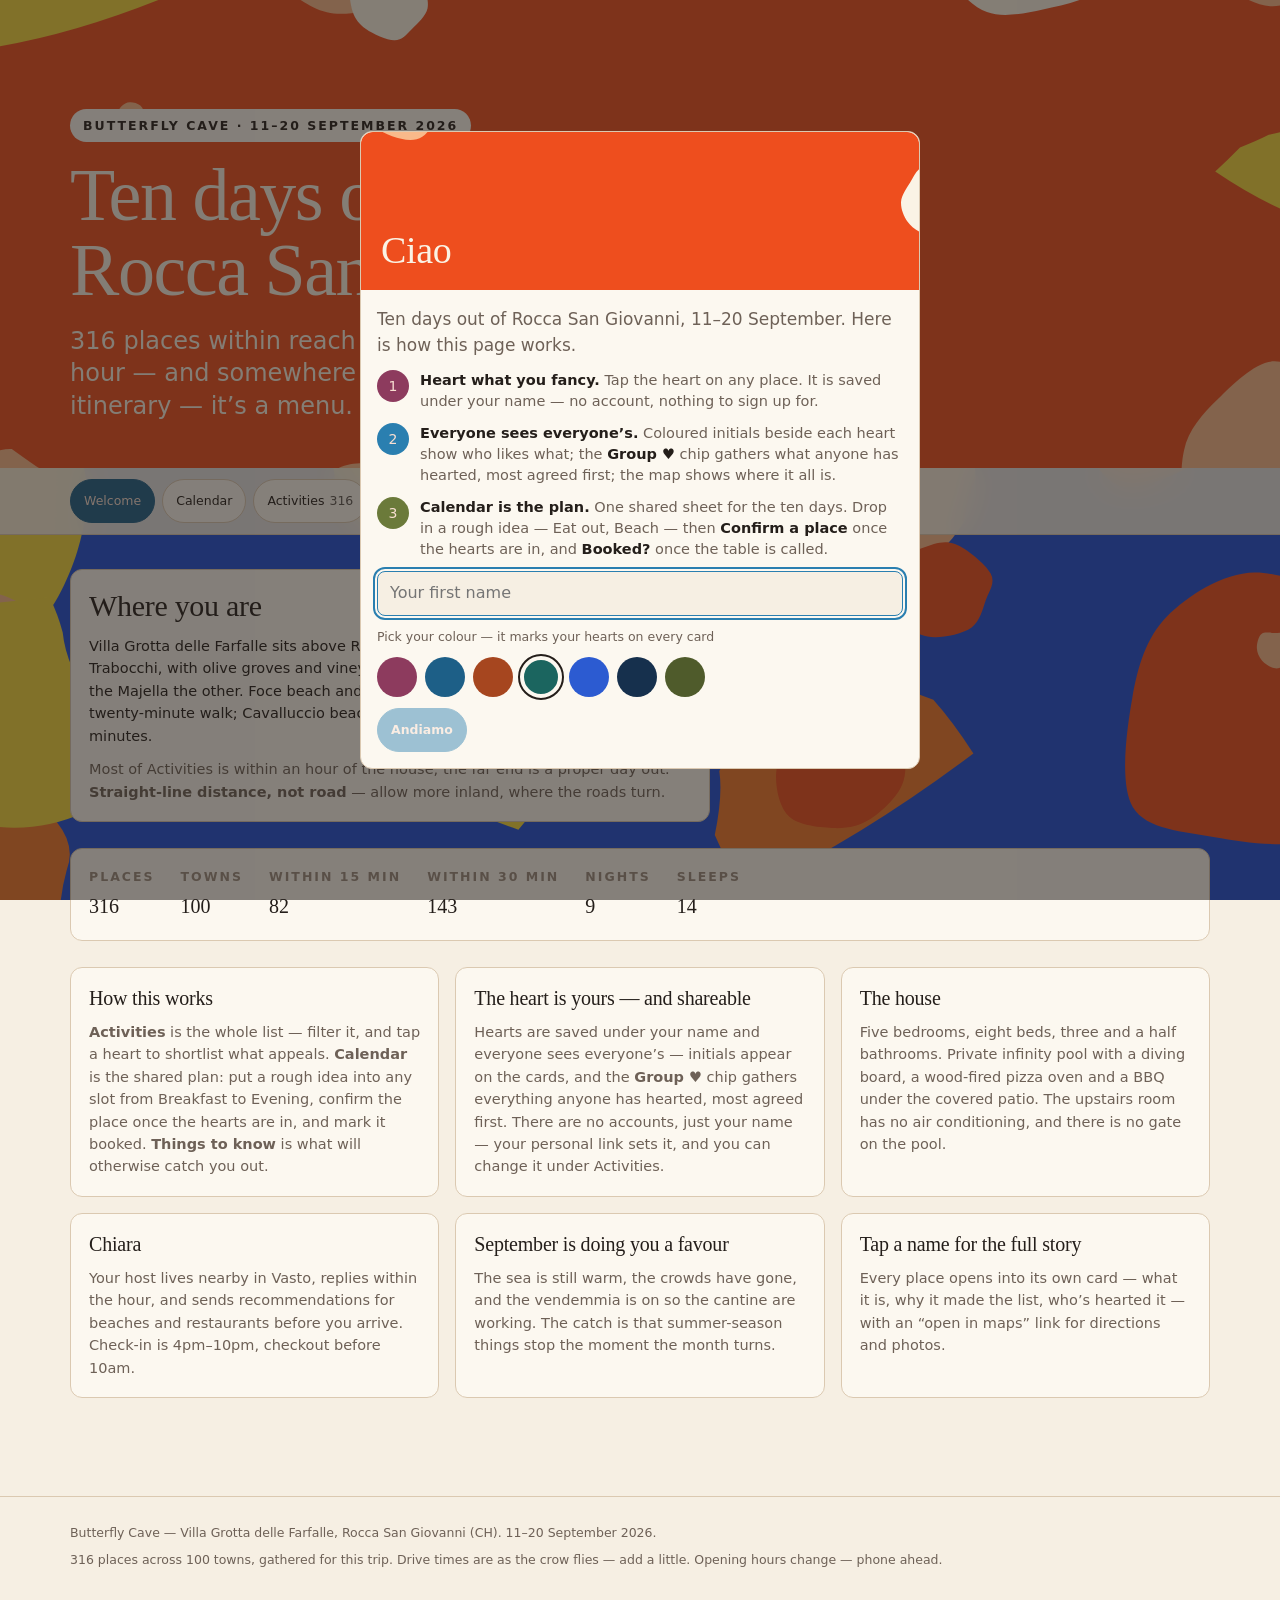
==== commit 4a75921b: "Add Trattoria Aida - Matt found it on foot in the Vallevò cove Not in OSM, not in any guide, no webs" ====
--- a/index.html
+++ b/index.html
@@ -7,7 +7,7 @@
 <link rel="preconnect" href="https://tile.openstreetmap.org">
 <link rel="preconnect" href="https://abruzzo-picks.mattnorthin.workers.dev">
 <title>Ten days out of Rocca San Giovanni</title>
-<meta name="description" content="Everything within reach of Butterfly Cave, 11-20 September 2026. 315 places, 100 towns.">
+<meta name="description" content="Everything within reach of Butterfly Cave, 11-20 September 2026. 316 places, 100 towns.">
 <style>
 /* Butterfly Cave design system  tokens inlined from the design project.
    Two background tones. No gradients. No shadows. Spacing is gap only. */
@@ -543,7 +543,7 @@
   <div class="hero-in">
     <p class="hero-pill">Butterfly Cave &#xb7; 11&#x2013;20 September 2026</p>
     <h1>Ten days out of Rocca San Giovanni</h1>
-    <p class="hero-lead">315 places within reach of the house &#x2014; most under an hour &#x2014; and somewhere to put them.
+    <p class="hero-lead">316 places within reach of the house &#x2014; most under an hour &#x2014; and somewhere to put them.
     Nothing here is an itinerary &#x2014; it&#x2019;s a menu.</p>
   </div>
 </header>
@@ -552,7 +552,7 @@
   <div class="tabs-in" role="tablist" aria-label="Sections">
     <button class="tab" role="tab" id="t-welcome" aria-selected="true" aria-controls="v-welcome">Welcome</button>
     <button class="tab" role="tab" id="t-calendar" aria-selected="false" aria-controls="v-calendar">Calendar<span class="c" id="c-plan" hidden></span></button>
-    <button class="tab" role="tab" id="t-activities" aria-selected="false" aria-controls="v-activities">Activities<span class="c" id="c-act">315</span></button>
+    <button class="tab" role="tab" id="t-activities" aria-selected="false" aria-controls="v-activities">Activities<span class="c" id="c-act">316</span></button>
     <button class="tab" role="tab" id="t-know" aria-selected="false" aria-controls="v-know">Things to know</button>
   </div>
 </nav>
@@ -572,10 +572,10 @@
     </div>
 
     <div class="facts">
-      <div class="fact"><span class="label">Places</span><span class="v">315</span></div>
+      <div class="fact"><span class="label">Places</span><span class="v">316</span></div>
       <div class="fact"><span class="label">Towns</span><span class="v">100</span></div>
-      <div class="fact"><span class="label">Within 15 min</span><span class="v">81</span></div>
-      <div class="fact"><span class="label">Within 30 min</span><span class="v">142</span></div>
+      <div class="fact"><span class="label">Within 15 min</span><span class="v">82</span></div>
+      <div class="fact"><span class="label">Within 30 min</span><span class="v">143</span></div>
       <div class="fact"><span class="label">Nights</span><span class="v">9</span></div>
       <div class="fact"><span class="label">Sleeps</span><span class="v">14</span></div>
     </div>
@@ -684,7 +684,7 @@
         <button class="chip" type="button" aria-pressed="false" id="area-pescara" style="--c:var(--fig)"
                 title="Pescara, Montesilvano and Francavilla &#x2014; the airport side">Pescara <em id="area-n">0</em></button>
       </div>
-      <div class="row" id="cats"><button class="chip" type="button" aria-pressed="false" data-cat="bars" style="--c:#455CEC"><span class="dot"></span>Bars &amp; music <em>14</em></button><button class="chip" type="button" aria-pressed="false" data-cat="beachbar" style="--c:#17778C"><span class="dot"></span>Beach bars <em>18</em></button><button class="chip" type="button" aria-pressed="false" data-cat="food" style="--c:#D2220B"><span class="dot"></span>Restaurants <em>31</em></button><button class="chip" type="button" aria-pressed="false" data-cat="gelato" style="--c:#CE1F67"><span class="dot"></span>Gelato <em>6</em></button><button class="chip" type="button" aria-pressed="false" data-cat="larder" style="--c:#607226"><span class="dot"></span>Provisions <em>17</em></button><button class="chip" type="button" aria-pressed="false" data-cat="pizza" style="--c:#D90C0C"><span class="dot"></span>Pizza <em>15</em></button><button class="chip" type="button" aria-pressed="false" data-cat="trabocchi" style="--c:#A65708"><span class="dot"></span>Trabocchi <em>20</em></button><button class="chip" type="button" aria-pressed="false" data-cat="distill" style="--c:#B64369"><span class="dot"></span>Distilleries <em>12</em></button><button class="chip" type="button" aria-pressed="false" data-cat="wine" style="--c:#CF176D"><span class="dot"></span>Wineries <em>28</em></button><button class="chip" type="button" aria-pressed="false" data-cat="adrenaline" style="--c:#B74900"><span class="dot"></span>Adrenaline <em>8</em></button><button class="chip" type="button" aria-pressed="false" data-cat="beach" style="--c:#257774"><span class="dot"></span>Sea &amp; water <em>14</em></button><button class="chip" type="button" aria-pressed="false" data-cat="bikes" style="--c:#297A51"><span class="dot"></span>Bikes <em>9</em></button><button class="chip" type="button" aria-pressed="false" data-cat="handson" style="--c:#A140BC"><span class="dot"></span>Hands-on <em>9</em></button><button class="chip" type="button" aria-pressed="false" data-cat="makers" style="--c:#85690D"><span class="dot"></span>Makers <em>18</em></button><button class="chip" type="button" aria-pressed="false" data-cat="rainy" style="--c:#216FBA"><span class="dot"></span>Spa &amp; rainy day <em>10</em></button><button class="chip" type="button" aria-pressed="false" data-cat="ruins" style="--c:#8A643F"><span class="dot"></span>Walks &amp; ruins <em>26</em></button><button class="chip" type="button" aria-pressed="false" data-cat="shops" style="--c:#337A33"><span class="dot"></span>Secondhand <em>16</em></button><button class="chip" type="button" aria-pressed="false" data-cat="sights" style="--c:#B04F36"><span class="dot"></span>Sights <em>16</em></button><button class="chip" type="button" aria-pressed="false" data-cat="trips" style="--c:#DA0033"><span class="dot"></span>Big days out <em>12</em></button><button class="chip" type="button" aria-pressed="false" data-cat="weird" style="--c:#8D42E2"><span class="dot"></span>Weird <em>12</em></button></div>
+      <div class="row" id="cats"><button class="chip" type="button" aria-pressed="false" data-cat="bars" style="--c:#455CEC"><span class="dot"></span>Bars &amp; music <em>14</em></button><button class="chip" type="button" aria-pressed="false" data-cat="beachbar" style="--c:#17778C"><span class="dot"></span>Beach bars <em>18</em></button><button class="chip" type="button" aria-pressed="false" data-cat="food" style="--c:#D2220B"><span class="dot"></span>Restaurants <em>32</em></button><button class="chip" type="button" aria-pressed="false" data-cat="gelato" style="--c:#CE1F67"><span class="dot"></span>Gelato <em>6</em></button><button class="chip" type="button" aria-pressed="false" data-cat="larder" style="--c:#607226"><span class="dot"></span>Provisions <em>17</em></button><button class="chip" type="button" aria-pressed="false" data-cat="pizza" style="--c:#D90C0C"><span class="dot"></span>Pizza <em>15</em></button><button class="chip" type="button" aria-pressed="false" data-cat="trabocchi" style="--c:#A65708"><span class="dot"></span>Trabocchi <em>20</em></button><button class="chip" type="button" aria-pressed="false" data-cat="distill" style="--c:#B64369"><span class="dot"></span>Distilleries <em>12</em></button><button class="chip" type="button" aria-pressed="false" data-cat="wine" style="--c:#CF176D"><span class="dot"></span>Wineries <em>28</em></button><button class="chip" type="button" aria-pressed="false" data-cat="adrenaline" style="--c:#B74900"><span class="dot"></span>Adrenaline <em>8</em></button><button class="chip" type="button" aria-pressed="false" data-cat="beach" style="--c:#257774"><span class="dot"></span>Sea &amp; water <em>14</em></button><button class="chip" type="button" aria-pressed="false" data-cat="bikes" style="--c:#297A51"><span class="dot"></span>Bikes <em>9</em></button><button class="chip" type="button" aria-pressed="false" data-cat="handson" style="--c:#A140BC"><span class="dot"></span>Hands-on <em>9</em></button><button class="chip" type="button" aria-pressed="false" data-cat="makers" style="--c:#85690D"><span class="dot"></span>Makers <em>18</em></button><button class="chip" type="button" aria-pressed="false" data-cat="rainy" style="--c:#216FBA"><span class="dot"></span>Spa &amp; rainy day <em>10</em></button><button class="chip" type="button" aria-pressed="false" data-cat="ruins" style="--c:#8A643F"><span class="dot"></span>Walks &amp; ruins <em>26</em></button><button class="chip" type="button" aria-pressed="false" data-cat="shops" style="--c:#337A33"><span class="dot"></span>Secondhand <em>16</em></button><button class="chip" type="button" aria-pressed="false" data-cat="sights" style="--c:#B04F36"><span class="dot"></span>Sights <em>16</em></button><button class="chip" type="button" aria-pressed="false" data-cat="trips" style="--c:#DA0033"><span class="dot"></span>Big days out <em>12</em></button><button class="chip" type="button" aria-pressed="false" data-cat="weird" style="--c:#8D42E2"><span class="dot"></span>Weird <em>12</em></button></div>
       <p class="count" role="status"><span id="count-text"></span><button class="clear" id="clear" hidden>Clear filters</button></p>
       <div class="share">
         <button class="chip" type="button" id="me-chip" style="--c:var(--fig)">Who&#x2019;s hearting?</button>
@@ -707,7 +707,7 @@
       <div class="cards" id="grid-house"></div>
     </section>
     <section class="group" id="sec-eat">
-      <p class="grouppill" role="heading" aria-level="2">Eat &amp; drink <span class="n" id="n-eat">121</span></p>
+      <p class="grouppill" role="heading" aria-level="2">Eat &amp; drink <span class="n" id="n-eat">122</span></p>
       <div class="cards" id="grid-eat"></div>
     </section>
     <section class="group" id="sec-cellar">
@@ -933,7 +933,7 @@
 <footer>
   <div class="in">
     <p>Butterfly Cave &#x2014; Villa Grotta delle Farfalle, Rocca San Giovanni (CH). 11&#x2013;20 September 2026.</p>
-    <p>315 places across 100 towns, gathered for this trip. Drive times are as the crow
+    <p>316 places across 100 towns, gathered for this trip. Drive times are as the crow
     flies &#x2014; add a little. Opening hours change &#x2014; phone ahead.</p>
   </div>
 </footer>
@@ -1182,7 +1182,7 @@
 
 </script>
 <script>
-var PLACES = [{"id":"sleeping-in","name":"Sleeping in","town":"Butterfly Cave","cat":"house","catLabel":"At the house","mins":0,"desc":"Vero's request, and the most under-booked activity on the list. Ten days is long enough that two of them should start at eleven. Put it in the Calendar like anything else \u2014 a morning with this in it is a morning nobody can fill with a drive.","flag":"Vero's idea","website":null,"mapUrl":"https://www.google.com/maps/search/?api=1&query=Rocca+San+Giovanni+CH%2C+Italy","lat":null,"lon":null,"geo":"none","added":"2026-08-29","group":"house","fill":"#2D7390"},{"id":"laying-by-the-pool","name":"Laying by the pool","town":"Butterfly Cave","cat":"house","catLabel":"At the house","mins":0,"desc":"Also Vero's, and the reason the villa has a pool. Book a whole day of it in the Calendar so it survives contact with everyone else's plans \u2014 the middle Sunday, the 13th, is the obvious candidate with the shops shut anyway.","flag":"Vero's idea","website":null,"mapUrl":"https://www.google.com/maps/search/?api=1&query=Rocca+San+Giovanni+CH%2C+Italy","lat":null,"lon":null,"geo":"none","added":"2026-08-29","group":"house","fill":"#2D7390"},{"id":"long-lunch-on-the-terrace","name":"A long lunch on the terrace","town":"Butterfly Cave","cat":"house","catLabel":"At the house","mins":0,"desc":"What the Provisions list is for: the Lanciano market, Macelleria Caporale, a wheel of pecorino from Pecora Matta, and nobody drives. Cheaper than any restaurant on this site and usually the meal people remember.","flag":null,"website":null,"mapUrl":"https://www.google.com/maps/search/?api=1&query=Rocca+San+Giovanni+CH%2C+Italy","lat":null,"lon":null,"geo":"none","added":"2026-08-29","group":"house","fill":"#2D7390"},{"id":"pinsa-making-with-vero","name":"Neapolitan-fusion pinsa making with Vero","town":"Butterfly Cave","cat":"house","catLabel":"At the house","mins":0,"desc":"The pinsa is Roman and Naples has strong views about fusion, so this is strictly a house-rules event: dough proved by the pool, stretched on the terrace, toppings from whatever the market run brought back. Chef Vero will quote hydration percentages with total confidence. Nobody calls it \u201cbasically pizza\u201d \u2014 not within 200 km of Naples, and never to the chef.","flag":"Vero\u2019s masterclass","website":null,"mapUrl":"https://www.google.com/maps/search/?api=1&query=Rocca+San+Giovanni+CH%2C+Italy","lat":null,"lon":null,"geo":"none","added":"2026-08-31","group":"house","fill":"#2D7390"},{"id":"trabocco-sasso-della-cajana","name":"Trabocco Sasso della Cajana","town":"Vallev\u00f2","cat":"trabocchi","catLabel":"Trabocchi","mins":5,"desc":"Your nearest trabocco restaurant, right on the Via Verde so you can cycle to it \u2014 genuinely family-run, rebuilt 2005. Fixed seafood menu \u2014 sea antipasti, homemade pasta, frittura di paranza. Unusually it does lunch as well as dinner: 12:30\u201315:30 and 19:45\u201322:30 daily. Reservation mandatory, +39 347 913 5043. (Or arrive by kayak \u2014 see the paddle-up aperitivo tile.)","flag":null,"website":"https://www.sassodellacajana.it/","mapUrl":"https://www.google.com/maps/search/?api=1&query=Trabocco+Sasso+della+Cajana%2C+Contrada+Vallevo+64%2C+Rocca+San+Giovanni+CH%2C+Italy","lat":42.28866,"lon":14.47579,"geo":"exact","added":null,"group":"eat","fill":"#A65708"},{"id":"trabocco-punta-isolata","name":"Trabocco Punta Isolata","town":"Vallev\u00f2","cat":"trabocchi","catLabel":"Trabocchi","mins":5,"desc":"Classic fixed fish menu with Abruzzese pairings, in one of the prettier settings in the Vallev\u00f2 cove.","flag":null,"website":"https://www.traboccopuntaisolata.com/","mapUrl":"https://www.google.com/maps/search/?api=1&query=Trabocco+Punta+Isolata%2C+Contrada+Vallevo%2C+Rocca+San+Giovanni+CH%2C+Italy","lat":42.28866,"lon":14.47579,"geo":"exact","added":null,"group":"eat","fill":"#A65708"},{"id":"pizzeria-il-coccodrillo-forno-zulli","name":"Pizzeria il Coccodrillo / Forno Zulli","town":"Rocca San Giovanni","cat":"pizza","catLabel":"Pizza","mins":5,"desc":"Your local, up in the borgo. Wood-fired, stone-ground type 1 flour, natural starter, 70\u2013150 hour fermentation; in the Gambero Rosso pizza guide since 2020. The \u201cCoccodrillo\u201d itself is a metre-long filled pizza-bread with mortadella, invented here. Gluten-free dough too. Tue\u2013Sun 19:00\u201323:00, closed Monday.","flag":"Nearest","website":"https://pizzeriailcoccodrillo.it","mapUrl":"https://www.google.com/maps/search/?api=1&query=Pizzeria+il+Coccodrillo+%2F+Forno+Zulli%2C+Via+Mazzini+12%2C+Rocca+San+Giovanni+CH%2C+Italy","lat":42.24936,"lon":14.46377,"geo":"exact","added":null,"group":"eat","fill":"#D90C0C"},{"id":"gelateria-le-veri","name":"Gelateria Le Ver\u00ec","town":"Vallev\u00f2","cat":"gelato","catLabel":"Gelato","mins":5,"desc":"Right on the Via Verde at the harbour, wedged between the Punta Tufano and Valle Grotte trabocchi \u2014 so you can cycle to it. A gelateria-yogurteria run by Ermanno Ver\u00ec; the fruit gelato is the one to get, made with the citrus grown along this coast. Your default cone, and the only walk/cycle option.","flag":"Nearest","website":null,"mapUrl":"https://www.google.com/maps/search/?api=1&query=Gelateria+Le+Ver%C3%AC%2C+Vallev%C3%B2%2C+Rocca+San+Giovanni+CH%2C+Italy","lat":42.28714,"lon":14.47952,"geo":"town","added":null,"group":"eat","fill":"#CE1F67"},{"id":"fritteria-stasera-pago-io","name":"Fritteria Stasera Pago Io","town":"Vallev\u00f2","cat":"food","catLabel":"Restaurants","mins":5,"desc":"The fried-fish canteen in the Vallev\u00f2 cove, on the Via Verde so you can cycle to it. Self-service: choose at the counter, pay, wait for your tray. Every portion about \u20ac5, frittura di paranza the thing to get. Daily 12\u201315 and 18\u201322 since 2001. Nobody comes for the d\u00e9cor. +39 0872 609236.","flag":"Cheap fried fish","website":"https://www.facebook.com/stasera.pagoio/","mapUrl":"https://www.google.com/maps/search/?api=1&query=Fritteria+Stasera+Pago+Io%2C+Contrada+Vallev%C3%B2+201%2C+Rocca+San+Giovanni+CH%2C+Italy","lat":42.28866,"lon":14.47579,"geo":"exact","added":null,"group":"eat","fill":"#D2220B"},{"id":"punta-isolata-a-riva","name":"Punta Isolata a Riva","town":"Rocca San Giovanni","cat":"beachbar","catLabel":"Beach bars","mins":5,"desc":"A tiny wine-and-spritz bar on the cycle path at Vallev\u00f2, directly opposite Trabocco Punta Isolata \u2014 coffee in the morning, cocktails at sunset, with the trabocco framed on the water below. Run by the trabocco's own crew, five minutes from the house. Ring 339 581 1338 to check evening hours.","flag":"5 min from the house","website":"https://www.facebook.com/puntaisolatariva/","mapUrl":"https://www.google.com/maps/search/?api=1&query=Punta%20Isolata%20a%20Riva%2C%20Contrada%20Vallev%C3%B2%2C%20Via%20Verde%2C%2066020%20Rocca%20San%20Giovanni%20CH%2C%20Italy","lat":42.282,"lon":14.4883,"geo":"exact","added":"2026-08-31","group":"eat","fill":"#17778C"},{"id":"eurospin-rocca-san-giovanni","name":"Eurospin Rocca San Giovanni","town":"Rocca San Giovanni","cat":"larder","catLabel":"Provisions","mins":5,"desc":"Nearest supermarket to the house, five minutes away by the A14 Lanciano exit. Lidl-style discounter: water, beer, breakfast things, crisps, loo roll, ice \u2014 the boring cheap stuff, which is what runs out. Not a deli or a wine stop. Mon\u2013Sat 8:30\u201320:30, shorter hours on Sunday.","flag":"5 min \u2014 cheap basics","website":"https://www.eurospin.it/punti-vendita/rocca-s-giovanni/","mapUrl":"https://www.google.com/maps/search/?api=1&query=Eurospin%20Rocca%20San%20Giovanni%2C%20Contrada%20Santa%20Calcagna%2097%2C%2066020%20Rocca%20San%20Giovanni%20CH%2C%20Italy","lat":42.2682,"lon":14.43401,"geo":"exact","added":"2026-09-10","group":"eat","fill":"#607226"},{"id":"trabocco-punta-tufano","name":"Trabocco Punta Tufano","town":"Vallev\u00f2","cat":"trabocchi","catLabel":"Trabocchi","mins":6,"desc":"April\u2013October, famous brodetto \u2014 but its own site says dining is exclusively for organised groups and agencies. A couple must phone Rinaldo (333 4436831) and hope. The back door: its documentation centre runs guided visits with live fishing demonstrations from ~\u20ac4\u20135 a head \u2014 the cheapest way on the coast to see the nets actually worked.","flag":"See the nets worked","website":"https://www.traboccopuntatufano.eu/","mapUrl":"https://www.google.com/maps/search/?api=1&query=Trabocco+Punta+Tufano%2C+Contrada+Vallevo+78%2C+Rocca+San+Giovanni+CH%2C+Italy","lat":42.28866,"lon":14.47579,"geo":"exact","added":null,"group":"eat","fill":"#A65708"},{"id":"trabocco-punta-torre","name":"Trabocco Punta Torre","town":"Piane Favaro","cat":"trabocchi","catLabel":"Trabocchi","mins":6,"desc":"Not a restaurant \u2014 one of the last left as a working fishing machine. The caretaker often lets people on and explains the nets. Free.","flag":null,"website":null,"mapUrl":"https://www.google.com/maps/search/?api=1&query=Trabocco+Punta+Torre%2C+Rocca+San+Giovanni+CH%2C+Italy","lat":42.27364,"lon":14.50006,"geo":"exact","added":null,"group":"eat","fill":"#A65708"},{"id":"trabocco-punta-cavalluccio","name":"Trabocco Punta Cavalluccio","town":"Piane Favaro","cat":"trabocchi","catLabel":"Trabocchi","mins":6,"desc":"Family Ver\u00ec, daily April\u2013October. Tasting menu around \u20ac70, sixty-odd wines. Can be hired in esclusiva for a private evening \u2014 the private-group option among the classics.","flag":"Private hire possible","website":"https://www.traboccopuntacavalluccio.it/en/","mapUrl":"https://www.google.com/maps/search/?api=1&query=Trabocco+Punta+Cavalluccio%2C+Contrada+Piane+Favaro+267%2C+Rocca+San+Giovanni+CH%2C+Italy","lat":42.26913,"lon":14.50353,"geo":"name","added":null,"group":"eat","fill":"#A65708"},{"id":"trabocco-punta-punciosa","name":"Trabocco Punta Punciosa","town":"Rocca San Giovanni","cat":"trabocchi","catLabel":"Trabocchi","mins":6,"desc":"Quieter and scruffier-charming than its neighbour. Around \u20ac65. Fried pizza with mussel sauce is the signature.","flag":null,"website":"https://www.traboccopuntapunciosa.it/","mapUrl":"https://www.google.com/maps/search/?api=1&query=Trabocco+Punta+Punciosa%2C+Contrada+Cavalluccio%2C+Rocca+San+Giovanni+CH%2C+Italy","lat":42.27405,"lon":14.48619,"geo":"exact","added":null,"group":"eat","fill":"#A65708"},{"id":"pescheria-l-ancora","name":"Pescheria L'Ancora","town":"Fossacesia Marina","cat":"larder","catLabel":"Provisions","mins":6,"desc":"Fishmonger with a kitchen, next to the Deco. Fritto misto, seppie e piselli, baccal\u00e0 e patate, stuffed calamari, insalata di mare \u2014 ring ahead and collect it hot at a set time for supper by the pool. Tue\u2013Sat 8\u201313 and 16:30\u201320:30, closed Sunday and Monday. 4.5 on Google. +39 0872 608134.","flag":"Takeaway \u2014 closed Sun & Mon","website":"https://www.facebook.com/pescherialancora/","mapUrl":"https://www.google.com/maps/search/?api=1&query=Pescheria+L%27Ancora%2C+Via+Marina+50%2C+Fossacesia+CH%2C+Italy","lat":42.24778,"lon":14.48447,"geo":"exact","added":null,"group":"eat","fill":"#607226"},{"id":"lido-il-cavalluccio","name":"Lido Il Cavalluccio","town":"Rocca San Giovanni","cat":"beachbar","catLabel":"Beach bars","mins":6,"desc":"The Al Mur\u00e8 of your own cove: family-run since 1967 on the tiny Cavalluccio beach, with the trabocco and the sea-stack framing the view. Umbrellas on the sand, a bar doing coffee, gelato and aperitifs all day, canoes and pedalos to hire, and a fish restaurant on a wooden terrace over the water. Five minutes down the hill, or a lovely ride along the Via Verde. Ring to confirm beach service late in the month: 0872 60196.","flag":"5 min from the house","website":"https://www.lidocavalluccio.it/","mapUrl":"https://www.google.com/maps/search/?api=1&query=Lido+Il+Cavalluccio%2C+Via+Piano+Favaro+280%2C+Rocca+San+Giovanni+CH%2C+Italy","lat":42.26528,"lon":14.50112,"geo":"exact","added":"2026-08-31","group":"eat","fill":"#17778C"},{"id":"lido-la-foce","name":"Lido La Foce","town":"Rocca San Giovanni","cat":"beachbar","catLabel":"Beach bars","mins":6,"desc":"The Ver\u00ec family's easy-going bar, self-service and wood-fired pizzeria on La Foce, the long pebble beach below the village \u2014 two steps from the Via Verde, good for a coffee mid-ride or a low-key pizza evening with the sea in front. The beach stays wild; this is a lido without the ranks of umbrellas. Beach service can thin after early September \u2014 WhatsApp first: 335 658 6075.","flag":null,"website":"https://www.facebook.com/lidolafocecostadeitrabocchi/","mapUrl":"https://www.google.com/maps/search/?api=1&query=Lido+La+Foce%2C+Contrada+Foce+1%2C+Rocca+San+Giovanni+CH%2C+Italy","lat":42.27687,"lon":14.49272,"geo":"exact","added":"2026-08-31","group":"eat","fill":"#17778C"},{"id":"da-masino","name":"Da Masino","town":"Rocca San Giovanni","cat":"beachbar","catLabel":"Beach bars","mins":6,"desc":"Laid-back bar-bistrot on the Via Verde at Cavalluccio \u2014 poke bowls, gelato, cocktails, and Sunday DJ sets as the sun goes down. Open every day, all year, and close enough to wander home from. A different crowd from the lido next door: less umbrella rows, more lingering. Ring 338 598 0985.","flag":"Open year-round","website":"https://www.facebook.com/DaMasino","mapUrl":"https://www.google.com/maps/search/?api=1&query=Da%20Masino%2C%20SS16%20Adriatica%2C%20Contrada%20Cavalluccio%2C%2066020%20Rocca%20San%20Giovanni%20CH%2C%20Italy","lat":42.2672,"lon":14.5013,"geo":"exact","added":"2026-08-31","group":"eat","fill":"#17778C"},{"id":"macelleria-griglieria-mancini","name":"Macelleria Griglieria Mancini","town":"Marina di San Vito","cat":"larder","catLabel":"Provisions","mins":7,"desc":"Butcher\u2019s counter by day, \u201cfornello\u201d grill at night \u2014 they cook what you pick from the case. Arrosticini and local lamb, seven minutes away. Closed Tuesdays. Directories now list 393 7662888.","flag":null,"website":null,"mapUrl":"https://www.google.com/maps/search/?api=1&query=Macelleria+Griglieria+Mancini%2C+Via+Frentana+17%2C+San+Vito+Chietino+CH%2C+Italy","lat":42.30758,"lon":14.44438,"geo":"exact","added":null,"group":"eat","fill":"#607226"},{"id":"trabocco-punta-rocciosa","name":"Trabocco Punta Rocciosa","town":"Fossacesia Marina","cat":"trabocchi","catLabel":"Trabocchi","mins":8,"desc":"The most gourmet of the near ones \u2014 long walkway out to the deck, fixed menu, no substitutions. 9.4/10 on TheFork across 203 reviews, about \u20ac60 a head, and the only one you can book online. It books out, so do it early.","flag":null,"website":"https://traboccopuntarocciosa.it/","mapUrl":"https://www.google.com/maps/search/?api=1&query=Trabocco+Punta+Rocciosa%2C+Via+Finocchieto+1%2C+Fossacesia+CH%2C+Italy","lat":42.25624,"lon":14.49949,"geo":"exact","added":null,"group":"eat","fill":"#A65708"},{"id":"trabocco-pesce-palombo","name":"Trabocco Pesce Palombo","town":"Fossacesia Marina","cat":"trabocchi","catLabel":"Trabocchi","mins":8,"desc":"Operating since 1923, the most polished plating of the Fossacesia pair. Does the local rintrocilo pasta.","flag":null,"website":"https://www.facebook.com/pescepalombo.trabocco/","mapUrl":"https://www.google.com/maps/search/?api=1&query=Trabocco+Pesce+Palombo%2C+SS16%2C+Fossacesia+Marina%2C+Fossacesia+CH%2C+Italy","lat":42.24706,"lon":14.51417,"geo":"exact","added":null,"group":"eat","fill":"#A65708"},{"id":"pizzeria-piana-del-sole","name":"Pizzeria Piana del Sole","town":"Villa Scorciosa","cat":"pizza","catLabel":"Pizza","mins":8,"desc":"Unpretentious contrada pizzeria going since 2005 with a big local following. Own list of originali plus classics and focacce. 19:30\u201324:00, closed Tuesday.","flag":null,"website":"https://pianadelsole.mobly.page","mapUrl":"https://www.google.com/maps/search/?api=1&query=Pizzeria+Piana+del+Sole%2C+Contrada+Villa+Stanazzo+217%2C+Lanciano+CH%2C+Italy","lat":42.22703,"lon":14.42138,"geo":"exact","added":null,"group":"eat","fill":"#D90C0C"},{"id":"pizzeria-il-caminetto","name":"Pizzeria Il Caminetto","town":"Fossacesia","cat":"pizza","catLabel":"Pizza","mins":8,"desc":"Family-run, genuine wood oven, cheap and well topped. Reviewers single out the crisp base and the house coppo \u2014 pasta and shellfish baked under a pizza-dough lid. 19:00\u201324:00, closed Tuesday.","flag":null,"website":null,"mapUrl":"https://www.google.com/maps/search/?api=1&query=Pizzeria+Il+Caminetto%2C+Via+della+Marina+75%2C+Fossacesia+CH%2C+Italy","lat":42.01067,"lon":14.03588,"geo":"name","added":null,"group":"eat","fill":"#D90C0C"},{"id":"l-arte-del-pane-ruccolo","name":"L'Arte del Pane (Ruccolo)","town":"Marina di San Vito","cat":"larder","catLabel":"Provisions","mins":8,"desc":"The only bakery on the Chieti coast in Gambero Rosso\u2019s Pane e Panettieri guide. Your daily bread stop \u2014 and the same family runs the Alta Marea pizzeria at the marina.","flag":"Daily bread","website":"https://www.facebook.com/lartedelpanesnc","mapUrl":"https://www.google.com/maps/search/?api=1&query=L%27Arte+del+Pane+%28Ruccolo%29%2C+Via+N.+Sauro+31%2C+San+Vito+Chietino+CH%2C+Italy","lat":42.30836,"lon":14.4453,"geo":"town","added":null,"group":"eat","fill":"#607226"},{"id":"sottosale-osteria-di-mare","name":"SottoSale Osteria di Mare","town":"Marina di San Vito","cat":"food","catLabel":"Restaurants","mins":8,"desc":"The de Sanctis family's seafood osteria by the marina, \u201cda Patrizia e il Cavaliere\u201d \u2014 Trabocchi-coast cooking done on solid ground, which makes it the obvious fallback the nights the wind shuts the trabocchi down. Fritture, cozze, local fish, honest prices, sea view, ~400 reviews. Via Cristoforo Colombo 78.","flag":"Land seafood backup","website":"https://www.instagram.com/sottosaleosteria/","mapUrl":"https://www.google.com/maps/search/?api=1&query=SottoSale+Osteria+di+Mare%2C+Via+Cristoforo+Colombo+78%2C+Marina+di+San+Vito+CH%2C+Italy","lat":42.30538,"lon":14.45057,"geo":"exact","added":null,"group":"eat","fill":"#D2220B"},{"id":"trattoria-la-casereccia","name":"Trattoria La Casereccia","town":"San Vito Chietino","cat":"food","catLabel":"Restaurants","mins":8,"desc":"The \u20ac5-a-course fish trattoria \u2014 700 reviews and the locals' choice for feeding a table without thinking about the bill. Fritto, pasta, whatever came in. Hours vary by source and it may be lunch-only midweek or shut on Wednesday, so ring the same day. +39 0872 618669 / 346 406 6821.","flag":"Phone first","website":null,"mapUrl":"https://www.google.com/maps/search/?api=1&query=Trattoria+La+Casereccia%2C+Via+Frentana+15%2C+San+Vito+Chietino+CH%2C+Italy","lat":42.30771,"lon":14.44463,"geo":"exact","added":null,"group":"eat","fill":"#D2220B"},{"id":"supporter-beach","name":"Supporter Beach","town":"Fossacesia Marina","cat":"beachbar","catLabel":"Beach bars","mins":8,"desc":"The beach-club day, eight minutes away: sunbeds and shade by the water, a proper kitchen (crudo, vongole, brodetto), cocktails, and a weekend programme \u2014 Friday dinner shows, Saturday house music, Sunday afternoons of music through to sunset. Evening events are free but you register on the site and show the QR. Umbrellas by turning up; tables +39 340 521 2868. Ring first in September \u2014 the lidi wind down after the 13th.","flag":"Beach club \u2014 phone in September","website":"https://supporterbeach.it/en","mapUrl":"https://www.google.com/maps/search/?api=1&query=Supporter+Beach%2C+Via+Lungomare+161%2C+Fossacesia+Marina+CH%2C+Italy","lat":42.24762,"lon":14.51553,"geo":"exact","added":null,"group":"eat","fill":"#17778C"},{"id":"alma-vibes","name":"Alma Vibes","town":"Marina di San Vito","cat":"beachbar","catLabel":"Beach bars","mins":8,"desc":"The smarter beach lounge on the next beach along: palms and canopies for privacy, memory-foam loungers, a natural-wine list and a kitchen that does breakfast, lunch and the sunset aperitivo, open 08:00 to midnight in season. Music and events rather than a full-on club. Book a palma online or +39 333 781 8299. September opening not published \u2014 call.","flag":"Beach lounge \u2014 book a palma","website":"https://www.almavibes.it/en/home/","mapUrl":"https://www.google.com/maps/search/?api=1&query=Alma+Vibes%2C+Via+Lungomare+di+Gualdo+39%2C+Marina+di+San+Vito+CH%2C+Italy","lat":42.30871,"lon":14.44534,"geo":"exact","added":null,"group":"eat","fill":"#17778C"},{"id":"al-mure","name":"Al Mur\u00e8 beach bar","town":"Marina di San Vito","cat":"beachbar","catLabel":"Beach bars","mins":8,"desc":"Where you spent last year's beach days, and would again: a laid-back beach bar on the Marina di San Vito sand, open 8\u201320 every day of the season with breakfast, aperitivo, piadine and pizza, and umbrellas at \u20ac5\u201310 \u2014 plus SUPs and kayaks from \u20ac10 an hour and bikes from \u20ac3, so you can paddle out to the trabocchi or ride the Via Verde straight off the beach. Dog-friendly, step-free. +39 329 659 0866.","flag":"Last year's favourite","website":"https://www.almure.com/","mapUrl":"https://www.google.com/maps/search/?api=1&query=Al+Mur%C3%A8+beach+bar%2C+Via+Cristoforo+Colombo+72%2C+San+Vito+Chietino+CH%2C+Italy","lat":42.30538,"lon":14.45057,"geo":"exact","added":null,"group":"eat","fill":"#17778C"},{"id":"il-chiosco-mare-da-franca","name":"Il Chiosco Mare da Franca","town":"Fossacesia Marina","cat":"beachbar","catLabel":"Beach bars","mins":8,"desc":"A well-kept kiosk on the sand at the quiet southern end of Fossacesia's beach, run by Franca: self-service, local fish, \u20ac20\u201330 a head, zero pretension. Pick your plate, carry it to a table by the water, order the fritto. Listed open 8:30\u201322:00 daily into the autumn \u2014 a quick WhatsApp confirms: 338 171 3535.","flag":null,"website":"https://www.facebook.com/ilchioscomare/","mapUrl":"https://www.google.com/maps/search/?api=1&query=Il+Chiosco+Mare+da+Franca%2C+Via+Lungomare+168%2C+Fossacesia+Marina+CH%2C+Italy","lat":42.24066,"lon":14.53024,"geo":"exact","added":"2026-08-31","group":"eat","fill":"#17778C"},{"id":"stazione-beach","name":"Stazione Beach","town":"Fossacesia Marina","cat":"beachbar","catLabel":"Beach bars","mins":8,"desc":"The old Fossacesia railway station, reborn as a little fish shack right on the Via Verde. Honest frittura, cold beer and a terrace over the sea \u2014 open daily from breakfast until late, all year, so a mid-September lunch is safe. Ride there along the cycle path and roll home slowly. Ring 320 457 5421.","flag":"Open year-round","website":"https://restaurantguru.it/Stazione-Beach-Fossacesia","mapUrl":"https://www.google.com/maps/search/?api=1&query=Stazione%20Beach%2C%20SS16%20Adriatica%2C%20ex%20stazione%20di%20Fossacesia%2C%2066022%20Fossacesia%20Marina%20CH%2C%20Italy","lat":42.2529,"lon":14.5068,"geo":"exact","added":"2026-08-31","group":"eat","fill":"#17778C"},{"id":"trabocco-vento-di-scirocco","name":"Trabocco Vento di Scirocco","town":"San Vito Chietino","cat":"trabocchi","catLabel":"Trabocchi","mins":8,"desc":"The nearest trabocco that lets you skip the banquet: alongside the \u20ac60 set dinner there's a ~\u20ac30 aperitivo formula until 20:00 \u2014 drinks and a spread of small plates on the platform at sunset, no two-hour commitment. Rare among trabocchi, it's bookable on TheFork, sometimes with a discount.","flag":"Sunset aperitivo option","website":"https://www.thefork.it/ristorante/ristorante-trabocco-vento-di-scirocco-san-vito-chietino-r858954","mapUrl":"https://www.google.com/maps/search/?api=1&query=Trabocco%20Vento%20di%20Scirocco%2C%20Via%20Feltrino%2013%2C%2066038%20San%20Vito%20Chietino%20CH%2C%20Italy","lat":42.305,"lon":14.449,"geo":"exact","added":"2026-08-31","group":"eat","fill":"#A65708"},{"id":"coc-pizzeria","name":"COC\u00d2 Pizzeria","town":"Fossacesia Marina","cat":"pizza","catLabel":"Pizza","mins":10,"desc":"Thin crisp base plus arrosticini, about \u20ac20 a head, on the lungomare. Out-of-season listings show only Thu\u2013Sat 19:00\u201322:45, so call \u2014 and it may fold with the beach season mid-month.","flag":null,"website":"https://www.instagram.com/cocofossacesia","mapUrl":"https://www.google.com/maps/search/?api=1&query=COC%C3%92+Pizzeria%2C+Via+Lungomare+145%2C+Fossacesia+CH%2C+Italy","lat":42.24551,"lon":14.51882,"geo":"exact","added":null,"group":"eat","fill":"#D90C0C"},{"id":"ebrezza-bistrot","name":"Ebrezza Bistrot Vista Mare","town":"Marina di San Vito","cat":"beachbar","catLabel":"Beach bars","mins":10,"desc":"The coast's only true bistrot, sitting right on the Via Verde with sea-view tables. Proper cocktails, themed wine evenings, and it runs year-round \u2014 lunch through dinner, with aperitivo hour in the warm months. The grown-up end of the beach-bar spectrum; book for dinner on 0872 618825.","flag":"Open year-round","website":"https://www.ebrezzabistrot.com/","mapUrl":"https://www.google.com/maps/search/?api=1&query=Ebrezza%20Bistrot%20Vista%20Mare%2C%20Via%20Cristoforo%20Colombo%2012%2C%2066038%20Marina%20di%20San%20Vito%20CH%2C%20Italy","lat":42.3059,"lon":14.4497,"geo":"exact","added":"2026-08-31","group":"eat","fill":"#17778C"},{"id":"kayak-aperitivo-cajana","name":"Kayak & aperitivo on Trabocco Sasso della Cajana","town":"San Vito Chietino","cat":"trabocchi","catLabel":"Trabocchi","mins":10,"desc":"A three-hour guided kayak along the coves beneath the trabocchi, ending with a seafood aperitivo served on Sasso della Cajana's deck \u2014 arriving by water turns the most familiar trabocco near the house into something else entirely. \u20ac100 per two-person kayak with aperitivo (\u20ac70 without); morning and late-afternoon slots, book by 5pm the day before.","flag":"Paddle-up aperitivo","website":"https://viaverdedeitrabocchi.info/kayakaperitivo/","mapUrl":"https://www.google.com/maps/search/?api=1&query=Kayak%20%26%20aperitivo%20on%20Trabocco%20Sasso%20della%20Cajana%2C%20Marina%20Beach%20Club%2C%20Contrada%20S.%20Fino%20211%2C%20San%20Vito%20Chietino%20CH%2C%20Italy","lat":42.296,"lon":14.456,"geo":"exact","added":"2026-08-31","group":"eat","fill":"#A65708"},{"id":"conad-san-vito-chietino","name":"Conad San Vito Chietino","town":"San Vito Chietino","cat":"larder","catLabel":"Provisions","mins":10,"desc":"Small town-centre Conad for the milk, bread and ice runs on the way back from the beach. Ten minutes, and it is on the same street as the Jannamico shop, so the wine-day drive can double as a top-up.","flag":"Top-ups","website":null,"mapUrl":"https://www.google.com/maps/search/?api=1&query=Conad%20San%20Vito%20Chietino%2C%20Corso%20Trento%20e%20Trieste%2032%2C%2066038%20San%20Vito%20Chietino%20CH%2C%20Italy","lat":42.30317,"lon":14.4458,"geo":"exact","added":"2026-09-10","group":"eat","fill":"#607226"},{"id":"trabocco-valle-grotte","name":"Trabocco Valle Grotte","town":"San Vito Chietino","cat":"trabocchi","catLabel":"Trabocchi","mins":12,"desc":"Long-running family place, April\u2013October, welcome aperitivo and sorbetto, own supervised parking with the Via Verde alongside.","flag":null,"website":"https://www.traboccovallegrotte.com/","mapUrl":"https://www.google.com/maps/search/?api=1&query=Trabocco+Valle+Grotte%2C+SS16+km+482%2C+San+Vito+Chietino+CH%2C+Italy","lat":42.30804,"lon":14.44659,"geo":"exact","added":null,"group":"eat","fill":"#A65708"},{"id":"trabocco-turchino","name":"Trabocco Turchino","town":"San Vito Chietino","cat":"trabocchi","catLabel":"Trabocchi","mins":12,"desc":"D'Annunzio's one, from Il trionfo della morte. Council-owned since 1981. Free to see from the path; walking onto it needs a guided visit with Il Bosso, about \u20ac10.","flag":"Visit, don't dine","website":"https://www.ilbosso.com/trabocco-turchino/","mapUrl":"https://www.google.com/maps/search/?api=1&query=Trabocco+Turchino%2C+San+Vito+Chietino+CH%2C+Italy","lat":42.30066,"lon":14.46089,"geo":"exact","added":null,"group":"eat","fill":"#A65708"},{"id":"la-bocconotteria","name":"La Bocconotteria","town":"Lanciano","cat":"larder","catLabel":"Provisions","mins":12,"desc":"A shop dedicated entirely to the bocconotto \u2014 Castel Frentano\u2019s chocolate, toasted-almond and cinnamon pastry \u2014 plus cream and lemon variants. The local sweet, at source. 0872 716312. Biondi\u2019s Casa del Bocconotto (since 1967) on Via Follani is the rival house.","flag":null,"website":"https://www.bocconotti.com/","mapUrl":"https://www.google.com/maps/search/?api=1&query=La+Bocconotteria%2C+Via+E.+Tinari+6%2C+Lanciano+CH%2C+Italy","lat":42.25493,"lon":14.42879,"geo":"name","added":null,"group":"eat","fill":"#607226"},{"id":"la-lancianese","name":"La Lancianese","town":"Lanciano","cat":"larder","catLabel":"Provisions","mins":12,"desc":"Family pasticceria since 1972 that also rolls fresh pasta \u2014 pick up rintrocilo and chitarra to boil up a Sunday sugo in the villa's outdoor kitchen, then grab their bocconotti and pizza dolce on the way out. The self-catering answer to the Sunday-lunch question. They also do sheets for cannelloni, so the pallottine and the cannelloni questions both have the same twelve-minute answer.","flag":"Sunday pasta at the villa","website":"https://www.lalancianese.it/","mapUrl":"https://www.google.com/maps/search/?api=1&query=La+Lancianese%2C+Lanciano+CH%2C+Italy","lat":42.23053,"lon":14.39078,"geo":"town","added":null,"group":"eat","fill":"#607226"},{"id":"valle-grotte-chiosco","name":"Valle Grotte beach & chiosco","town":"San Vito Chietino","cat":"beachbar","catLabel":"Beach bars","mins":12,"desc":"Wild pebble beach below Trabocco Valle Grotte \u2014 some of the clearest water on the coast \u2014 with a brand-new wooden kiosk doing bar service from summer 2026. Free beach, no umbrella rows, bring towels. The kiosk is on a fresh multi-year concession but September hours are unproven, so treat the bar as a bonus, not a promise.","flag":"Wild beach","website":"https://www.parcocostadeitrabocchi.it/amp/spiaggia-di-valle-grotte/","mapUrl":"https://www.google.com/maps/search/?api=1&query=Valle%20Grotte%20beach%20%26%20chiosco%2C%20Localit%C3%A0%20Fosso%20Canale%2C%20SS16%2C%2066038%20San%20Vito%20Chietino%20CH%2C%20Italy","lat":42.2904,"lon":14.4753,"geo":"exact","added":"2026-08-31","group":"eat","fill":"#17778C"},{"id":"pizzeria-napule","name":"Pizzeria Napule \u00e8","town":"Lanciano","cat":"pizza","catLabel":"Pizza","mins":13,"desc":"The serious one nearby. Proper Verace Neapolitan \u2014 the pizzaiolo trained and now teaches at Verace Matura in Naples. In 50 Top Pizza Italia 2026 (Pizzerie Eccellenti). Dinner Tue\u2013Sun, closed Monday. Book Fri/Sat.","flag":"50 Top Pizza 2026","website":"https://www.pizzerianapulee.it","mapUrl":"https://www.google.com/maps/search/?api=1&query=Pizzeria+Napule+%C3%A8%2C+Contrada+Villa+Andreoli+341%2C+Lanciano+CH%2C+Italy","lat":42.21044,"lon":14.39928,"geo":"exact","added":null,"group":"eat","fill":"#D90C0C"},{"id":"pizzeria-trattoria-ruhental","name":"Pizzeria Trattoria Ruhental","town":"Lanciano","cat":"pizza","catLabel":"Pizza","mins":15,"desc":"Small contrada trattoria-pizzeria, the highest-rated pizza in Lanciano though on a thin review base. Two closing days, so plan it: Wed\u2013Sat 19:15\u201323:00, Sun lunch and dinner, closed Monday and Tuesday.","flag":null,"website":null,"mapUrl":"https://www.google.com/maps/search/?api=1&query=Pizzeria+Trattoria+Ruhental%2C+Via+Follani+138%2C+Lanciano+CH%2C+Italy","lat":42.20193,"lon":14.39369,"geo":"exact","added":null,"group":"eat","fill":"#D90C0C"},{"id":"trattoria-delle-frapa","name":"Trattoria delle Frapa","town":"Lanciano","cat":"food","catLabel":"Restaurants","mins":15,"desc":"The nearest thing to a second Amici della Forchetta. Family-run, big antipasti, chitarra, arrosticini, garden seating. Closed Mondays. The chitarra is rolled in house \u2014 worth asking for it con pallottine, the Teramo version with tiny meatballs in the sugo, if it is not on the board. Tel 0872 54554.","flag":"Closest match to your favourite","website":"http://www.trattoriadellefrapa.com/","mapUrl":"https://www.google.com/maps/search/?api=1&query=Trattoria+delle+Frapa%2C+Contrada+Torre+Sansone+120%2C+Lanciano+CH%2C+Italy","lat":42.23053,"lon":14.39078,"geo":"town","added":null,"group":"eat","fill":"#D2220B"},{"id":"agriturismo-caniloro","name":"Agriturismo Caniloro","town":"Lanciano","cat":"food","catLabel":"Restaurants","mins":15,"desc":"Working farm in olive groves. Own wine, cheese and flour; handmade pasta, rabbit over the fire, grilled lamb. Book ahead \u2014 hours aren't published.","flag":null,"website":"https://www.facebook.com/agriturismo.caniloro/","mapUrl":"https://www.google.com/maps/search/?api=1&query=Agriturismo+Caniloro%2C+Contrada+Sant%27Onofrio%2C+Lanciano+CH%2C+Italy","lat":42.1679,"lon":14.41077,"geo":"exact","added":null,"group":"eat","fill":"#D2220B"},{"id":"agriturismo-il-grappolo","name":"Agriturismo Il Grappolo","town":"Lanciano","cat":"food","catLabel":"Restaurants","mins":15,"desc":"Small family place 5 km from Lanciano, everything from their own produce. Low online profile \u2014 ring first. Same lane as Frapa if one's full.","flag":null,"website":"https://agriturismoilgrappolo.it/","mapUrl":"https://www.google.com/maps/search/?api=1&query=Agriturismo+Il+Grappolo%2C+Contrada+Torre+Sansone+141%2C+Lanciano+CH%2C+Italy","lat":42.23053,"lon":14.39078,"geo":"town","added":null,"group":"eat","fill":"#D2220B"},{"id":"birreria-la-porta","name":"Birreria La Porta","town":"Lanciano","cat":"bars","catLabel":"Bars & music","mins":15,"desc":"Scruffy brewpub down a blind alley in the old walls, rock and punk on the stereo, own and local craft on tap. Closest thing to Pescara's punk energy near you \u2014 and it probably pours Monsters Factory, the gore-themed beer outfit on the same street.","flag":null,"website":"https://www.facebook.com/birrerialaporta/","mapUrl":"https://www.google.com/maps/search/?api=1&query=Birreria+La+Porta%2C+Via+Bastioni+62%2C+Lanciano+CH%2C+Italy","lat":42.2335,"lon":14.39322,"geo":"exact","added":null,"group":"eat","fill":"#455CEC"},{"id":"corner","name":"Corner","town":"Lanciano","cat":"bars","catLabel":"Bars & music","mins":15,"desc":"More polished than scruffy, but has a point of view: Thursday sommelier tastings, Friday cocktail masterclass, free Saturday DJ sets and live from 20:00. Closed Wednesdays.","flag":null,"website":"https://cornerlanciano.it/","mapUrl":"https://www.google.com/maps/search/?api=1&query=Corner%2C+Corso+Trento+e+Trieste+121%2C+Lanciano+CH%2C+Italy","lat":42.22788,"lon":14.39381,"geo":"exact","added":null,"group":"eat","fill":"#455CEC"},{"id":"macelleria-caporale","name":"Macelleria Caporale","town":"Lanciano","cat":"larder","catLabel":"Provisions","mins":15,"desc":"The Romantino-equivalent near the coast: serious butcher with its own salumi line \u2014 hand-made arrosticini, guanciale, ventricina, and the Slow Food presidium Salsicciotto Frentano. Tue\u2013Sat 8\u201313 / 16\u201320, Mon afternoons only, closed Sunday. 0872 717164.","flag":"The butcher","website":"https://www.salumicaporale.it/","mapUrl":"https://www.google.com/maps/search/?api=1&query=Macelleria+Caporale%2C+Villa+Andreoli%2C+Lanciano+CH%2C+Italy","lat":42.20908,"lon":14.39799,"geo":"exact","added":null,"group":"eat","fill":"#607226"},{"id":"salumi-e-formaggi-antonio","name":"Salumi e Formaggi Antonio","town":"Lanciano","cat":"larder","catLabel":"Provisions","mins":15,"desc":"The classic Lanciano deli \u2014 DOP cheeses and salumi, buffalo mozzarella, wines, oils, preserves, all in one stop. 0872 713976.","flag":null,"website":"https://www.sangroaventinoturismo.it/struttura/566-salumi-e-formaggi-antonio","mapUrl":"https://www.google.com/maps/search/?api=1&query=Salumi+e+Formaggi+Antonio%2C+Via+G.+Rosato+38%2C+Lanciano+CH%2C+Italy","lat":42.23053,"lon":14.39078,"geo":"town","added":null,"group":"eat","fill":"#607226"},{"id":"enoteca-per-bacco","name":"Enoteca Per Bacco","town":"Lanciano","cat":"larder","catLabel":"Provisions","mins":15,"desc":"Lanciano\u2019s serious bottle shop, with a national fine-wine list and its own e-commerce. The place to hunt Valentini and Emidio Pepe off the shelf \u2014 both are allocation wines, so call ahead.","flag":null,"website":"https://www.instagram.com/per_bacco_lanciano/","mapUrl":"https://www.google.com/maps/search/?api=1&query=Enoteca+Per+Bacco%2C+Via+del+Verde+19%2C+Lanciano+CH%2C+Italy","lat":42.22488,"lon":14.39856,"geo":"exact","added":null,"group":"eat","fill":"#607226"},{"id":"dolceamaro","name":"DolceAMARO","town":"Lanciano","cat":"gelato","catLabel":"Gelato","mins":15,"desc":"Enrico Zazzini's place on Corso Trento e Trieste by the park, and the nearest one in the Gambero Rosso gelato guide \u2014 up to Due Coni in past editions. Creamy and delicate rather than punchy, with good semifreddi and a pasticceria counter alongside. 4.4 across ~680 Google reviews. Corso Trento e Trieste 112, 0872 320925.","flag":"Closest town gelato","website":"https://www.instagram.com/dolceamarosas/","mapUrl":"https://www.google.com/maps/search/?api=1&query=DolceAMARO%2C+Corso+Trento+e+Trieste+112%2C+Lanciano+CH%2C+Italy","lat":42.22757,"lon":14.39383,"geo":"exact","added":null,"group":"eat","fill":"#CE1F67"},{"id":"osteria-101","name":"Osteria 101","town":"Lanciano","cat":"food","catLabel":"Restaurants","mins":15,"desc":"If Frapa is the stand-in for your Amici della Forchetta, this is the other one \u2014 arguably closer. Corso Roma in the old centre, family-run, walls hung with the last century's kitchen tools, barely a menu: you eat what they bring. Rintrocilo (Lanciano's fat square bucatino) with rag\u00f9, pallotte cacio e ova, the famous hand-rolled mega olive all'ascolana, rabbit with scamorza. Humble prices. Open every lunch plus Tue\u2013Sat dinner \u2014 crucially it does Sunday lunch, 12:30\u201315:00, but no Sunday dinner, and Monday is lunch only (your only Monday is the 14th). Corso Roma 115/117, 327 0469186.","flag":"The Sunday-lunch match","website":null,"mapUrl":"https://www.google.com/maps/search/?api=1&query=Osteria+101%2C+Corso+Roma+115%2C+Lanciano+CH%2C+Italy","lat":42.22916,"lon":14.38961,"geo":"exact","added":null,"group":"eat","fill":"#D2220B"},{"id":"spazio-conad-lanciano","name":"Spazio Conad Lanciano","town":"Lanciano","cat":"larder","catLabel":"Provisions","mins":15,"desc":"The big shop. A full hypermarket inside Lanciano's centro commerciale: assisted fish counter, butcher, hot gastronomia, salumi and cheese counter, bakery, loose fruit and veg, and a proper cantina with the local names (Masciarelli, Cataldi Madonna). Open 9\u201321 every day including Sunday, big free car park, bar inside for a coffee while someone else queues. It is on the road in from Pescara airport, so it is the natural Friday-night and Monday stock-up. Deli counters: take a numerino (ticket) and order in etti \u2014 1 etto is 100 g.","flag":"The big shop \u2014 open Sun 9\u201321","website":"https://www.centrocommercialelanciano.it/negozi/spazio-conad-5070/","mapUrl":"https://www.google.com/maps/search/?api=1&query=Spazio%20Conad%20Lanciano%2C%20S.S.%2084%20Variante%20Frentana%2C%20Localit%C3%A0%20Gaeta%2C%2066034%20Lanciano%20CH%2C%20Italy","lat":42.21704,"lon":14.39443,"geo":"name","added":"2026-09-10","group":"eat","fill":"#607226"},{"id":"coop-lanciano","name":"Coop Lanciano","town":"Lanciano","cat":"larder","catLabel":"Provisions","mins":15,"desc":"The other big supermarket in Lanciano. Coop's own-brand Fior Fiore range is genuinely good and the wine aisle is decent. Use it if Spazio Conad is rammed on Saturday, or for the second stock-up when seven people have emptied the fridge.","flag":"Backup big shop","website":null,"mapUrl":"https://www.google.com/maps/search/?api=1&query=Coop%20Lanciano%2C%20Via%20San%20Giovanni%20da%20Capestrano%2015%2C%2066034%20Lanciano%20CH%2C%20Italy","lat":42.22613,"lon":14.40016,"geo":"exact","added":"2026-09-10","group":"eat","fill":"#607226"},{"id":"trabocco-punta-le-morge","name":"Trabocco Punta Le Morge","town":"Torino di Sangro","cat":"trabocchi","catLabel":"Trabocchi","mins":16,"desc":"Municipally owned, run by volunteers. Not a restaurant \u2014 fishing demonstrations, tastings and concerts on the platform. Check what's on.","flag":"Not a restaurant","website":"https://traboccopuntalemorge.it/","mapUrl":"https://www.google.com/maps/search/?api=1&query=Trabocco+Punta+Le+Morge%2C+Torino+di+Sangro+CH%2C+Italy","lat":42.18814,"lon":14.54082,"geo":"exact","added":null,"group":"eat","fill":"#A65708"},{"id":"forno-susi","name":"Forno Susi","town":"Lanciano","cat":"pizza","catLabel":"Pizza","mins":18,"desc":"Pizza al taglio, and the reference point for pizza lancianese \u2014 fourth-generation bakery praised for the lightness of the dough. The lunch answer rather than a dinner one. Mon\u2013Sat 06:00\u201321:00, closed Sunday.","flag":null,"website":null,"mapUrl":"https://www.google.com/maps/search/?api=1&query=Forno+Susi%2C+Via+Luigi+de+Crecchio+82%2C+Lanciano+CH%2C+Italy","lat":42.22889,"lon":14.39508,"geo":"exact","added":null,"group":"eat","fill":"#D90C0C"},{"id":"pizzeria-il-sogno","name":"Pizzeria Il Sogno","town":"Lanciano","cat":"pizza","catLabel":"Pizza","mins":18,"desc":"Artisan seasonal pizzas in mini and maxi format, five-grain wholemeal dough, arancini. Solid mid-range town option; hours aren\u2019t published, so ring ahead.","flag":null,"website":"https://pizzeriailsogno.com","mapUrl":"https://www.google.com/maps/search/?api=1&query=Pizzeria+Il+Sogno%2C+Via+F.+Masciangelo+26%2C+Lanciano+CH%2C+Italy","lat":42.23053,"lon":14.39078,"geo":"town","added":null,"group":"eat","fill":"#D90C0C"},{"id":"kitchenetta","name":"Kitchenetta","town":"Ortona","cat":"pizza","catLabel":"Pizza","mins":20,"desc":"Genuine wood oven, gluten-free options, and the best of a fairly ordinary Ortona field \u2014 nothing in Ortona, San Vito or Vasto makes any of the national guides.","flag":null,"website":null,"mapUrl":"https://www.google.com/maps/search/?api=1&query=Kitchenetta%2C+Ortona+CH%2C+Italy","lat":42.34964,"lon":14.40391,"geo":"exact","added":null,"group":"eat","fill":"#D90C0C"},{"id":"enoteca-regionale-d-abruzzo","name":"Enoteca Regionale d'Abruzzo","town":"Ortona","cat":"larder","catLabel":"Provisions","mins":20,"desc":"The regional showcase in Palazzo Corvo \u2014 every Abruzzo producer under one roof, sommelier tastings, bottles to buy. From 16 Sept: Thu\u2013Sun 15:30\u201322:00. 085 9064024.","flag":null,"website":"https://destinazionecostadeitrabocchi.it/luoghi/enoteca-regionale-dabruzzo-19587","mapUrl":"https://www.google.com/maps/search/?api=1&query=Enoteca+Regionale+d%27Abruzzo%2C+Corso+Matteotti+81%2C+Ortona+CH%2C+Italy","lat":42.35526,"lon":14.40405,"geo":"exact","added":null,"group":"eat","fill":"#607226"},{"id":"macelleria-f-lli-primante","name":"Macelleria F.lli Primante","town":"Ortona","cat":"larder","catLabel":"Provisions","mins":20,"desc":"Family butcher, \u201ccarni abruzzesi dal 1947\u201d. Check hours on their site before a special trip.","flag":null,"website":null,"mapUrl":"https://www.google.com/maps/search/?api=1&query=Macelleria+F.lli+Primante%2C+Ortona+CH%2C+Italy","lat":42.34964,"lon":14.40391,"geo":"exact","added":null,"group":"eat","fill":"#607226"},{"id":"polo-nord","name":"Polo Nord","town":"Casalbordino","cat":"gelato","catLabel":"Gelato","mins":20,"desc":"Gambero Rosso Due Coni \u2014 the nearest of the guide's higher-rated Abruzzo gelaterie, a short hop south. Worth pairing with anything Vasto-direction.","flag":"Two Cones","website":null,"mapUrl":"https://www.google.com/maps/search/?api=1&query=Polo+Nord%2C+Casalbordino+CH%2C+Italy","lat":42.40666,"lon":14.31396,"geo":"name","added":null,"group":"eat","fill":"#CE1F67"},{"id":"mare-blu-torino-di-sangro","name":"Mare Blu","town":"Torino di Sangro","cat":"beachbar","catLabel":"Beach bars","mins":20,"desc":"Family-run since 1979 on the Via Verde at Torino di Sangro Marina: beach with sunbeds, restaurant of proper Abruzzese cooking, pizzeria, cocktail bar and gelato, breakfast through to after-dinner, with live music on summer evenings. Bike and tandem hire too. The long, quiet beach here is the one locals drive to. +39 389 058 0258.","flag":null,"website":"https://www.mareblutorinodisangro.it/","mapUrl":"https://www.google.com/maps/search/?api=1&query=Mare+Blu%2C+Via+Costa+Verde+72%2C+Torino+di+Sangro+CH%2C+Italy","lat":42.23211,"lon":14.54709,"geo":"exact","added":null,"group":"eat","fill":"#17778C"},{"id":"gli-ostinati-trabocco-mucchiola","name":"Gli Ostinati \u2014 Trabocco Mucchiola","town":"Ortona","cat":"trabocchi","catLabel":"Trabocchi","mins":20,"desc":"The chef's trabocco: Gianluca Di Bucchianico runs a creative tasting (~\u20ac87) on Ortona's last surviving 1880 trabocco \u2014 lamb torcinello with raw scampi, not the standard fry-up parade. You can't drive there: park on the SS16 and walk three minutes down the bike path, which alone filters the crowds. In the Gambero Rosso 2025 guide; book on 347 543 5830.","flag":"Chef-led, walk-in only","website":"https://gliostinatirestaurant.com/","mapUrl":"https://www.google.com/maps/search/?api=1&query=Gli%20Ostinati%20%E2%80%94%20Trabocco%20Mucchiola%2C%20Punta%20Mucchiola%2C%20SS16%2C%2066026%20Ortona%20CH%2C%20Italy","lat":42.326,"lon":14.429,"geo":"exact","added":"2026-08-31","group":"eat","fill":"#A65708"},{"id":"trattoria-san-domenico","name":"Trattoria San Domenico","town":"Ortona","cat":"food","catLabel":"Restaurants","mins":25,"desc":"Twenty seats on a terrace under the Aragonese castle. The brodetto all'ortonese is the dish. Set menus \u20ac25 to \u20ac48. Tiny, so book.","flag":null,"website":null,"mapUrl":"https://www.google.com/maps/search/?api=1&query=Trattoria+San+Domenico%2C+Vicolo+San+Domenico+1%2C+Ortona+CH%2C+Italy","lat":42.35824,"lon":14.40586,"geo":"exact","added":null,"group":"eat","fill":"#D2220B"},{"id":"pecora-matta","name":"Pecora Matta","town":"Casoli","cat":"larder","catLabel":"Provisions","mins":25,"desc":"Sheep-only butcher and arrosticineria named among Abruzzo\u2019s twenty best \u2014 classic and gourmet skewers, eat in or take away. 0872 985376.","flag":null,"website":null,"mapUrl":"https://www.google.com/maps/search/?api=1&query=Pecora+Matta%2C+Contrada+Guarenna+Nuova+33%2C+Casoli+CH%2C+Italy","lat":42.12681,"lon":14.36335,"geo":"name","added":null,"group":"eat","fill":"#607226"},{"id":"ripari-di-giobbe-beach-bar","name":"Ripari di Giobbe beach bar","town":"Ortona","cat":"beachbar","catLabel":"Beach bars","mins":25,"desc":"One of the Adriatic's last untouched pebble coves \u2014 white stones, green cliffs, water like glass, a long wooden stair down \u2014 with the small campsite's bar-restaurant right beside the beach and umbrella-and-two-beds at about \u20ac20. The 2026 season ends Sunday 13 September, so this is a first-weekend outing; the cove itself stays open, free and swimmable all trip.","flag":"Only until Sun 13 Sept","website":"https://www.campingriparidigiobbe.it/en/","mapUrl":"https://www.google.com/maps/search/?api=1&query=Ripari+di+Giobbe+beach+bar%2C+Contrada+Ripari+di+Giobbe%2C+Ortona+CH%2C+Italy","lat":42.36948,"lon":14.39384,"geo":"exact","added":"2026-08-31","group":"eat","fill":"#17778C"},{"id":"la-spiaggetta-ortona","name":"La Spiaggetta Mare e Cucina","town":"Ortona","cat":"beachbar","catLabel":"Beach bars","mins":25,"desc":"A family vegetable garden on the sand at Foro d'Ortona, turned into a pop-up lido: natural wine, craft beer, and a chef cooking whatever the garden gives that day. Italy Segreta calls it cool and easygoing \u2014 exactly the Al Mur\u00e8 spirit. It's seasonal and new (2025), so message the Instagram to confirm September before driving up.","flag":"Check September first","website":"https://www.instagram.com/laspiaggettaortona/","mapUrl":"https://www.google.com/maps/search/?api=1&query=La%20Spiaggetta%20Mare%20e%20Cucina%2C%20Via%20Torre%20Foro%20150%2C%2066026%20Ortona%20CH%2C%20Italy","lat":42.3941,"lon":14.3393,"geo":"exact","added":"2026-08-31","group":"eat","fill":"#17778C"},{"id":"osteria-la-frasca","name":"Osteria La Frasca","town":"Scerni","cat":"pizza","catLabel":"Pizza","mins":28,"desc":"50 Top Pizza Italia 2026 (Pizzerie Eccellenti). Neapolitan-derived at 75% hydration, organic flours only, baked around 380 \u00b0C, with home-cured salumi \u2014 a guide-listed place that still feels like a country osteria. Closing day unpublished; phone.","flag":null,"website":"https://www.lafrascascerni.it","mapUrl":"https://www.google.com/maps/search/?api=1&query=Osteria+La+Frasca%2C+Contrada+San+Giacomo+165%2C+Scerni+CH%2C+Italy","lat":42.09911,"lon":14.58822,"geo":"exact","added":null,"group":"eat","fill":"#D90C0C"},{"id":"giangi-pizza-e-ricerca","name":"Giangi Pizza e Ricerca","town":"Arielli","cat":"pizza","catLabel":"Pizza","mins":30,"desc":"The best pizza within easy reach: 30th in Italy in 50 Top Pizza 2026, Tre Spicchi and 92/100 from Gambero Rosso, plus their sustainability award. Gourmet but not stuffy, \u20ac7\u201325 a pizza. Tue\u2013Sun 17:30\u201323:00, closed Monday. Books online, and you should.","flag":"30th in Italy","website":"https://giangipizza.it","mapUrl":"https://www.google.com/maps/search/?api=1&query=Giangi+Pizza+e+Ricerca%2C+Via+Valle+Arielli+27%2C+Arielli+CH%2C+Italy","lat":42.26194,"lon":14.30751,"geo":"town","added":null,"group":"eat","fill":"#D90C0C"},{"id":"bio-agriturismo-le-mignole","name":"Bio Agriturismo Le Mignole","town":"Orsogna","cat":"food","catLabel":"Restaurants","mins":30,"desc":"Certified organic farm restaurant, one of the best-rated places in the village. Mixed antipasti, homemade pasta, roast lamb. The Wednesday closure couldn't be verified \u2014 ring first.","flag":null,"website":"https://www.lemignole.com/","mapUrl":"https://www.google.com/maps/search/?api=1&query=Bio+Agriturismo+Le+Mignole%2C+Orsogna+CH%2C+Italy","lat":42.21894,"lon":14.27911,"geo":"exact","added":null,"group":"eat","fill":"#D2220B"},{"id":"agriturismo-le-magnolie","name":"Agriturismo Le Magnolie","town":"Vasto","cat":"food","catLabel":"Restaurants","mins":30,"desc":"Seven hectares, everything from their own land. This is the ventricina stop \u2014 cavatelli with ventricina sugo, sagne with duck, grilled lamb.","flag":null,"website":"https://www.agriturismolemagnolie.it/","mapUrl":"https://www.google.com/maps/search/?api=1&query=Agriturismo+Le+Magnolie%2C+Via+dei+Palombari+54%2C+Vasto+CH%2C+Italy","lat":42.10114,"lon":14.70046,"geo":"exact","added":null,"group":"eat","fill":"#D2220B"},{"id":"il-podere-del-carlone","name":"Il Podere del Carlone","town":"Vasto","cat":"food","catLabel":"Restaurants","mins":30,"desc":"Rustic country restaurant among olives and vines with sea views. Grilled meats, ventricina, chitarra \u2014 and a \u20ac15 lunch menu.","flag":null,"website":"https://www.ilpoderedelcarlone.it/","mapUrl":"https://www.google.com/maps/search/?api=1&query=Il+Podere+del+Carlone%2C+Via+San+Lorenzo+340%2C+Vasto+CH%2C+Italy","lat":42.16418,"lon":14.65632,"geo":"exact","added":null,"group":"eat","fill":"#D2220B"},{"id":"trattoria-da-ferri","name":"Trattoria da Ferri","town":"Vasto","cat":"food","catLabel":"Restaurants","mins":30,"desc":"Old-school seafood trattoria in the historic centre, listed by the Accademia Italiana della Cucina, famous locally for its brodetto. Honest prices, no ceremony.","flag":null,"website":"https://www.facebook.com/p/Trattoria-da-Ferri-100063545408062/","mapUrl":"https://www.google.com/maps/search/?api=1&query=Trattoria+da+Ferri%2C+Via+Osca+58%2C+Vasto+CH%2C+Italy","lat":42.16918,"lon":14.71226,"geo":"exact","added":null,"group":"eat","fill":"#D2220B"},{"id":"casa-del-popolo-la-conviviale","name":"Casa del Popolo 'La Conviviale'","town":"Vasto","cat":"bars","catLabel":"Bars & music","mins":30,"desc":"A genuine ARCI circolo \u2014 assemblies, talks, gigs. The most locals-only, least touristy room on this list. Bring an ARCI card.","flag":null,"website":"https://www.instagram.com/cdp_laconviviale/","mapUrl":"https://www.google.com/maps/search/?api=1&query=Casa+del+Popolo+%27La+Conviviale%27%2C+Vasto+CH%2C+Italy","lat":42.12434,"lon":14.70592,"geo":"exact","added":null,"group":"eat","fill":"#455CEC"},{"id":"fattorie-del-tratturo","name":"Fattorie del Tratturo","town":"Scerni","cat":"larder","catLabel":"Provisions","mins":30,"desc":"Luigi Di Lello\u2019s farm \u2014 THE Slow Food presidium producer of ventricina del Vastese, with a farm shop selling whole and half ventricine at source. The pilgrimage purchase of the trip.","flag":"Ventricina at source","website":"https://accademiadellaventricina.com/","mapUrl":"https://www.google.com/maps/search/?api=1&query=Fattorie+del+Tratturo%2C+Contrada+Ragna+59%2C+Scerni+CH%2C+Italy","lat":42.09672,"lon":14.58815,"geo":"exact","added":null,"group":"eat","fill":"#607226"},{"id":"bracevia-a-tutta-pecora","name":"Bracevia \u2014 A Tutta Pecora","town":"Francavilla al Mare","cat":"food","catLabel":"Restaurants","mins":30,"desc":"Grew out of a travelling arrosticini grill mounted on a vintage yellow Fiat 500; the osteria sits on Piazza Sirena by the sea. All sheep \u2014 hand-made mutton arrosticini, pecora alla callara, sheep burger, boards of Farindola and Scanno cheese. Cheap and lively, \u20ac10\u201325. Gambero Rosso rate the arrosticini among Italy's best. Closed Tuesdays; dinner only from 18:30. Piazza Sirena 9, +39 371 536 0722.","flag":"Slow Food Chiocciola","website":"https://bracevia.it/pages/osteria","mapUrl":"https://www.google.com/maps/search/?api=1&query=Bracevia+%E2%80%94+A+Tutta+Pecora%2C+Piazza+Sirena+9%2C+Francavilla+al+Mare+CH%2C+Italy","lat":42.42046,"lon":14.29188,"geo":"exact","added":null,"group":"eat","fill":"#D2220B"},{"id":"lido-bianco-beach-club","name":"Lido Bianco Beach Club","town":"Francavilla al Mare","cat":"beachbar","catLabel":"Beach bars","mins":30,"desc":"Francavilla's stylish one \u2014 beach club, seaside bistrot and sunset bar in one, with lounges on the sand, live music and beach sports, and a 96% recommend rate across nearly 300 reviews. Good if the day is meant to end in Pescara. +39 085 498 1741.","flag":"Sunset bar","website":"https://www.facebook.com/lidobiancobeachclub/","mapUrl":"https://www.google.com/maps/search/?api=1&query=Lido+Bianco+Beach+Club%2C+Viale+Alcione%2C+Francavilla+al+Mare+CH%2C+Italy","lat":42.44247,"lon":14.25519,"geo":"exact","added":null,"group":"eat","fill":"#17778C"},{"id":"sabbia-d-oro-vasto","name":"Sabbia d'Oro","town":"Vasto Marina","cat":"beachbar","catLabel":"Beach bars","mins":30,"desc":"Vasto Marina's party lido: fine golden sand (a change from the pebbles), three bars, a self-service lunch, and the famous sunset parties, beach aperitivi and DJ sets that run into the evening, 07:30\u201322:30 in season. The most Rimini-ish thing on this coast, in a good way. +39 393 516 9750.","flag":"Sunset parties","website":"https://www.lidosabbiadorovasto.it/","mapUrl":"https://www.google.com/maps/search/?api=1&query=Sabbia+d%27Oro%2C+Lungomare+Cordella%2C+Vasto+Marina+CH%2C+Italy","lat":42.09983,"lon":14.72073,"geo":"exact","added":null,"group":"eat","fill":"#17778C"},{"id":"bar-ferri-punta-penna","name":"Bar Ferri","town":"Punta Penna","cat":"beachbar","catLabel":"Beach bars","mins":30,"desc":"The local bar of the little port under the Punta Penna lighthouse: coffee, spritz and quick plates at outdoor tables, fishermen for company, and the wild dunes of Punta Aderci a five-minute walk away. Not on the sand \u2014 it is the guaranteed drink either side of a swim at the coast's most beautiful beach, open all year 6:00\u201322:00. The family's trattoria next door does a serious brodetto if a swim turns into lunch.","flag":"Open all year","website":"https://www.instagram.com/barferrivasto/","mapUrl":"https://www.google.com/maps/search/?api=1&query=Bar+Ferri%2C+Via+Osca+82%2C+Punta+Penna%2C+Vasto+CH%2C+Italy","lat":42.17093,"lon":14.71084,"geo":"exact","added":"2026-08-31","group":"eat","fill":"#17778C"},{"id":"trabocco-cungarelle","name":"Trabocco Cungarelle","town":"Vasto","cat":"trabocchi","catLabel":"Trabocchi","mins":33,"desc":"One of the oldest, cooks in traditional clay. Full menu \u20ac70 \u2014 but there's a \u20ac25 aperitivo slot 19:00\u201320:00 if you don't want three hours at table.","flag":"\u20ac25 aperitivo slot","website":"https://www.traboccocungarelle.it/menu/","mapUrl":"https://www.google.com/maps/search/?api=1&query=Trabocco+Cungarelle%2C+SS16+km+516%2C+Vasto+CH%2C+Italy","lat":42.16564,"lon":14.68211,"geo":"exact","added":null,"group":"eat","fill":"#A65708"},{"id":"black-wood-pub-pizzeria","name":"Black Wood Pub & Pizzeria","town":"San Salvo","cat":"pizza","catLabel":"Pizza","mins":35,"desc":"50 Top Pizza Italia 2026 (Pizzerie Eccellenti). Relaxed pub-pizzeria \u2014 good if you\u2019re combining it with a Vasto day. Listings show open daily 19:30\u201324:00.","flag":null,"website":null,"mapUrl":"https://www.google.com/maps/search/?api=1&query=Black+Wood+Pub+%26+Pizzeria%2C+Via+San+Rocco+30%2C+San+Salvo+CH%2C+Italy","lat":42.05235,"lon":14.73414,"geo":"exact","added":null,"group":"eat","fill":"#D90C0C"},{"id":"agriturismo-travaglini","name":"Agriturismo Travaglini","town":"Casoli","cat":"food","catLabel":"Restaurants","mins":35,"desc":"Pallotte cacio e ova, chitarra with duck rag\u00f9, rabbit with potatoes, own Montepulciano fermented in open vats. Reservation-only \u2014 not a walk-in.","flag":"Reservation only","website":"https://www.agriturismotravaglini.it/","mapUrl":"https://www.google.com/maps/search/?api=1&query=Agriturismo+Travaglini%2C+Contrada+Piano+delle+Vigne%2C+Casoli+CH%2C+Italy","lat":42.14134,"lon":14.31265,"geo":"exact","added":null,"group":"eat","fill":"#D2220B"},{"id":"pasticceria-emo-lullo","name":"Pasticceria Emo Lullo","town":"Guardiagrele","cat":"larder","catLabel":"Provisions","mins":35,"desc":"The historic house of the sise delle monache \u2014 roots to 1889, written up by Gambero Rosso. Pair with the Guardiagrele makers loop.","flag":null,"website":"https://www.pasticcerialullo.it/","mapUrl":"https://www.google.com/maps/search/?api=1&query=Pasticceria+Emo+Lullo%2C+Guardiagrele+CH%2C+Italy","lat":42.19548,"lon":14.21971,"geo":"exact","added":null,"group":"eat","fill":"#607226"},{"id":"pannamore","name":"Pannamore","town":"Vasto Marina","cat":"gelato","catLabel":"Gelato","mins":35,"desc":"Gambero Rosso One Cono, on the seafront. The gelato stop for a Vasto day rather than a trip in its own right.","flag":null,"website":null,"mapUrl":"https://www.google.com/maps/search/?api=1&query=Pannamore%2C+Vasto+Marina+CH%2C+Italy","lat":42.10384,"lon":14.71763,"geo":"exact","added":null,"group":"eat","fill":"#CE1F67"},{"id":"pizzeria-la-sorgente","name":"Pizzeria La Sorgente","town":"Guardiagrele","cat":"pizza","catLabel":"Pizza","mins":40,"desc":"Tre Spicchi from Gambero Rosso for the twelfth year running, plus their 2026 national award for best drinks list. Gourmet, metre-long Roman style, huge beer and wine list \u2014 though recent reviews grumble at \u20ac18\u201320 pizzas. Mon\u2013Fri lunch and dinner, Sat\u2013Sun dinner only.","flag":null,"website":null,"mapUrl":"https://www.google.com/maps/search/?api=1&query=Pizzeria+La+Sorgente%2C+Via+Antonio+Gramsci+9%2C+Guardiagrele+CH%2C+Italy","lat":42.19654,"lon":14.21922,"geo":"exact","added":null,"group":"eat","fill":"#D90C0C"},{"id":"trabocco-trimalcione","name":"Trabocco Trimalcione","town":"Vasto","cat":"trabocchi","catLabel":"Trabocchi","mins":40,"desc":"The anti-trabocco trabocco: four tables, Mario front-of-house, Emilia in the kitchen, dishes arriving with stories instead of a conveyor of courses. Around \u20ac60 like the big names, but this is the intimate family original the others imitate \u2014 and it's open year-round, Tuesday\u2013Sunday 12:00\u201320:00, so a long slow lunch works. Four tables go fast: book well ahead on 333 410 9289.","flag":"Four tables, two people","website":null,"mapUrl":"https://www.google.com/maps/search/?api=1&query=Trabocco%20Trimalcione%2C%20Porto%20di%20Punta%20della%20Penna%2C%2066054%20Vasto%20CH%2C%20Italy","lat":42.1745,"lon":14.7135,"geo":"exact","added":"2026-08-31","group":"eat","fill":"#A65708"},{"id":"alba-in-canoa-cungarelle","name":"Dawn canoe & breakfast on Trabocco Cungarelle","town":"Vasto Marina","cat":"trabocchi","catLabel":"Trabocchi","mins":40,"desc":"Paddle out at 5:10am over the sunken Roman port of Punta Penna, watch sunrise from the water, then land for breakfast on the terraces of Trabocco Cungarelle \u2014 met in a way nobody at the dinner seating will have. \u20ac45 a head, about four hours, pay on the day. Runs daily only until 13 September, so it fits just the first weekend \u2014 book early: info@majellando.it.","flag":"First weekend only","website":"https://www.majellando.it/it/experience/in-canoa-allalba-con-colazione-sul-trabocco_817","mapUrl":"https://www.google.com/maps/search/?api=1&query=Dawn%20canoe%20%26%20breakfast%20on%20Trabocco%20Cungarelle%2C%20Stabilimento%20da%20Mim%C3%AC%2C%20Lungomare%20Cordella%2C%20Vasto%20Marina%20CH%2C%20Italy","lat":42.106,"lon":14.712,"geo":"exact","added":"2026-08-31","group":"eat","fill":"#A65708"},{"id":"trabocco-punta-aderci","name":"Trabocco di Punta Aderci","town":"Vasto","cat":"trabocchi","catLabel":"Trabocchi","mins":40,"desc":"The wild one: no restaurant, no bookings, no seatings \u2014 a working-condition historic trabocco standing alone under the promontory of the Punta Aderci nature reserve, a short trail from the Punta Penna lighthouse car park. Bring a bottle and swim off the beach beneath it; it's the coast's most photographed trabocco precisely because nobody has bolted a kitchen onto it. Free.","flag":"No restaurant at all","website":"https://destinazionecostadeitrabocchi.it/luoghi/trabocco-punta-aderci-21320","mapUrl":"https://www.google.com/maps/search/?api=1&query=Trabocco%20di%20Punta%20Aderci%2C%20Riserva%20Naturale%20Punta%20Aderci%2C%20Localit%C3%A0%20Punta%20Penna%2C%2066054%20Vasto%20CH%2C%20Italy","lat":42.178,"lon":14.693,"geo":"exact","added":"2026-08-31","group":"eat","fill":"#A65708"},{"id":"fermenta-pizzeria-gourmet","name":"Fermenta Pizzeria Gourmet","town":"Chieti","cat":"pizza","catLabel":"Pizza","mins":45,"desc":"60th in Italy in 50 Top Pizza 2026 and Due Spicchi from Gambero Rosso. Padellino, contemporary and crisp styles, heavily Abruzzese sourcing \u2014 Pera d\u2019Abruzzo tomato, pecorino di Farindola, heritage grains.","flag":null,"website":"https://www.fermentapizzeria.it","mapUrl":"https://www.google.com/maps/search/?api=1&query=Fermenta+Pizzeria+Gourmet%2C+Viale+Unita+d%27Italia+3%2C+Chieti+CH%2C+Italy","lat":42.37293,"lon":14.14353,"geo":"exact","added":null,"group":"eat","fill":"#D90C0C"},{"id":"agriturismo-colle-tripio","name":"Agriturismo Colle Tripio","town":"Guardiagrele","cat":"food","catLabel":"Restaurants","mins":45,"desc":"Hillside farm with sea views. Arrosticini, grilled lamb, homemade ricotta, off-menu daily specials, and cheap. Closed Mondays; listings show Sunday lunch and dinner both served.","flag":null,"website":"https://www.facebook.com/AgriturismoColleTripio/","mapUrl":"https://www.google.com/maps/search/?api=1&query=Agriturismo+Colle+Tripio%2C+Villa+San+Vincenzo%2C+Guardiagrele+CH%2C+Italy","lat":42.18783,"lon":14.26655,"geo":"exact","added":null,"group":"eat","fill":"#D2220B"},{"id":"la-macelleria-di-romantino","name":"La Macelleria di Romantino","town":"Guardiagrele","cat":"food","catLabel":"Restaurants","mins":45,"desc":"Third-generation butcher with a dining room attached. Grilled meats, pasta with lamb meatballs, house salumi. Small \u2014 book. Closed Mondays. Its lamb-meatball pasta is the closest thing on this list to chitarra con pallottine.","flag":null,"website":null,"mapUrl":"https://www.google.com/maps/search/?api=1&query=La+Macelleria+di+Romantino%2C+Via+Modesto+della+Porta+35%2C+Guardiagrele+CH%2C+Italy","lat":42.19067,"lon":14.2219,"geo":"exact","added":null,"group":"eat","fill":"#D2220B"},{"id":"agriturismo-pesolillo","name":"Agriturismo Pesolillo","town":"Chieti","cat":"food","catLabel":"Restaurants","mins":45,"desc":"Vineyard estate with a restaurant open to all. Hand-cut arrosticini from selected sheep meat are the reason to go. Also does big events, so check they're not booked out.","flag":null,"website":"https://www.pesolillo.it/il-ristorante/","mapUrl":"https://www.google.com/maps/search/?api=1&query=Agriturismo+Pesolillo%2C+Strada+Colle+Rotondo+45%2C+Chieti+CH%2C+Italy","lat":42.41004,"lon":14.21529,"geo":"name","added":null,"group":"eat","fill":"#D2220B"},{"id":"villa-maiella","name":"Villa Maiella","town":"Guardiagrele","cat":"food","catLabel":"Restaurants","mins":45,"desc":"The splurge. One Michelin star, family-run since 1968, rooted in Abruzzese peasant cooking \u2014 their own charcuterie, Majella herbs, lamb. Book weeks ahead.","flag":null,"website":"https://www.villamaiella.it/","mapUrl":"https://www.google.com/maps/search/?api=1&query=Villa+Maiella%2C+Via+Sette+Dolori+30%2C+Guardiagrele+CH%2C+Italy","lat":42.18685,"lon":14.20117,"geo":"name","added":null,"group":"eat","fill":"#D2220B"},{"id":"scumm","name":"Scumm","town":"Pescara","cat":"bars","catLabel":"Bars & music","mins":45,"desc":"Pirate-and-Monkey-Island-themed ARCI live club built into the 16th-c. Bourbon fortress walls, with a 100-cap gig room in the vaults. Punk, hardcore, experimental. Confirmed gig Tuesday 15 September: Grito Exclamac!\u00f3n (and Stormo on Fri 25, after you leave).","flag":"Gig Tue 15 Sept","website":"https://www.songkick.com/venues/3231599-scumm","mapUrl":"https://www.google.com/maps/search/?api=1&query=Scumm%2C+Via+delle+Caserme+38%2C+Pescara+PE%2C+Italy","lat":42.46194,"lon":14.21288,"geo":"exact","added":null,"group":"eat","fill":"#455CEC"},{"id":"radicale","name":"Radicale","town":"Pescara","cat":"bars","catLabel":"Bars & music","mins":45,"desc":"The strongest natural wine address in the region \u2014 opened 2025 by Davide Gentile of the Lammidia winery with a chef ex-Mugaritz. Spontaneous-ferment bottles, kombucha, fifteen sharing plates, a social table among the racks.","flag":null,"website":"https://www.instagram.com/radicalerestaurant/","mapUrl":"https://www.google.com/maps/search/?api=1&query=Radicale%2C+Via+dei+Bastioni+10%2C+Pescara+PE%2C+Italy","lat":42.46066,"lon":14.21264,"geo":"exact","added":null,"group":"eat","fill":"#455CEC"},{"id":"spazio-matta","name":"Spazio Matta","town":"Pescara","cat":"bars","catLabel":"Bars & music","mins":45,"desc":"Independent contemporary arts centre in the city's former slaughterhouse, running since 2011. Its summer strand ran to 19 September last year, so it should still be live in your window \u2014 check Instagram, the 2026 page isn't up yet.","flag":null,"website":"https://www.spaziomatta.it/","mapUrl":"https://www.google.com/maps/search/?api=1&query=Spazio+Matta%2C+Via+Gran+Sasso+57%2C+Pescara+PE%2C+Italy","lat":42.46474,"lon":14.20686,"geo":"exact","added":null,"group":"eat","fill":"#455CEC"},{"id":"la-nuova-lavanderia","name":"La Nuova Lavanderia","town":"Pescara","cat":"bars","catLabel":"Bars & music","mins":45,"desc":"Speakeasy hidden behind the intact sign of the old Lavanderia Principe, illuminated washing machine and all \u2014 people still ring up about dry cleaning. Serious mixology on ratafi\u00e0, genziana and local gin. Best sources date from 2020, so check it's still there.","flag":null,"website":null,"mapUrl":"https://www.google.com/maps/search/?api=1&query=La+Nuova+Lavanderia%2C+Via+Cesare+Battisti%2C+Pescara+PE%2C+Italy","lat":42.47211,"lon":14.20643,"geo":"exact","added":null,"group":"eat","fill":"#455CEC"},{"id":"glicine","name":"Glicine","town":"Pescara","cat":"bars","catLabel":"Bars & music","mins":45,"desc":"Small, minimalist, wine-only, no cocktails, run by two ex-Don Gennaro staff \u2014 one of whom makes his own wine. Focaccia and salumi. 18:00\u201324:00, closed Mondays.","flag":null,"website":"https://www.instagram.com/glicine_vinoebar/","mapUrl":"https://www.google.com/maps/search/?api=1&query=Glicine%2C+Via+Roma+42%2C+Pescara+PE%2C+Italy","lat":42.46981,"lon":14.20802,"geo":"exact","added":null,"group":"eat","fill":"#455CEC"},{"id":"shaka-brew","name":"Shaka Brew","town":"Pescara","cat":"bars","catLabel":"Bars & music","mins":45,"desc":"Tiny urban chiringuito \u2014 constantly rotating craft taps, small-grower wines, brewery takeovers, tropical junk decor. Open till 2am daily.","flag":null,"website":"https://shakabrew.it/","mapUrl":"https://www.google.com/maps/search/?api=1&query=Shaka+Brew%2C+Via+Cesare+Battisti+140%2C+Pescara+PE%2C+Italy","lat":42.47335,"lon":14.20501,"geo":"exact","added":null,"group":"eat","fill":"#455CEC"},{"id":"picture-disc","name":"Picture Disc","town":"Pescara","cat":"bars","catLabel":"Bars & music","mins":45,"desc":"The real record shop: rare and unfindable vinyl, collector box sets, memorabilia, new indie plus secondhand. Mon\u2013Sat 10\u201313:30 / 16\u201320. They trade on Discogs so you can browse the stock before driving.","flag":null,"website":"http://www.picturedisc.it/","mapUrl":"https://www.google.com/maps/search/?api=1&query=Picture+Disc%2C+Via+Venezia+60%2C+Pescara+PE%2C+Italy","lat":42.46711,"lon":14.21467,"geo":"exact","added":null,"group":"eat","fill":"#455CEC"},{"id":"scilo-gelateria-contemporanea","name":"Scil\u00f2 Gelateria Contemporanea","town":"Chieti Scalo","cat":"gelato","catLabel":"Gelato","mins":45,"desc":"Loris Montanaro's \u201ccontemporary\u201d gelateria on Viale Benedetto Croce \u2014 territory-driven flavours (there's one called Punta Aderci) and proper gastronomic pairings, hay gelato with gorgonzola and the like. Gambero Rosso Due Coni, a Dissapore Top-100 place, 4.8 on Google, and cited for its gastronomic gelato in the 2027 guide. Closed in winter. Only worth the drive if you're already Chieti- or Pescara-way. +39 335 727 1929.","flag":"The serious one","website":"https://www.instagram.com/scilogelateria/","mapUrl":"https://www.google.com/maps/search/?api=1&query=Scil%C3%B2+Gelateria+Contemporanea%2C+Viale+Benedetto+Croce%2C+Chieti+Scalo+CH%2C+Italy","lat":42.36575,"lon":14.14156,"geo":"exact","added":null,"group":"eat","fill":"#CE1F67"},{"id":"la-grotta-dei-raselli","name":"La Grotta dei Raselli","town":"Guardiagrele","cat":"food","catLabel":"Restaurants","mins":45,"desc":"Literally carved into the rock up at Comino \u2014 Franco Spadaccini's kitchen since 1999, wife Anna Maria in the room. Abruzzese cooking with a light touch: own bread and pasta from recovered heritage grains, agnello IGP, game, ravioli with sheep ricotta, veg from the family plot, and a cellar that runs to dozens of pages. Dressier than a rough osteria but Slow Food class it as one. Book \u2014 the last stretch of road and parking are awkward. 0871 808292.","flag":"Slow Food Chiocciola","website":"https://www.lagrottadeiraselli.it","mapUrl":"https://www.google.com/maps/search/?api=1&query=La+Grotta+dei+Raselli%2C+Comino%2C+Guardiagrele+CH%2C+Italy","lat":42.18825,"lon":14.19355,"geo":"exact","added":null,"group":"eat","fill":"#D2220B"},{"id":"pesciolillo","name":"Pesciolillo","town":"Pescara","cat":"food","catLabel":"Restaurants","mins":45,"desc":"Fast fish, done properly: gourmet sea sandwiches, fritto, a few pastas, poke and crudo, counter or tables. Open every day 12:00 to midnight straight through, so it is the safe bet for a late landing \u2014 ten minutes from the airport. +39 085 421 1422.","flag":"Open till midnight","website":"http://www.pesciolillo.it/","mapUrl":"https://www.google.com/maps/search/?api=1&query=Pesciolillo%2C+Corso+Vittorio+Emanuele+II+257%2C+Pescara+PE%2C+Italy","lat":42.46898,"lon":14.20702,"geo":"exact","added":null,"group":"eat","fill":"#D2220B"},{"id":"trattoria-nina","name":"Trattoria Nina","town":"Pescara","cat":"food","catLabel":"Restaurants","mins":45,"desc":"Hidden family trattoria in the centre \u2014 you ring a doorbell to get in. Home cooking, sea and land, \u20ac15\u201325 a head; spaghetti allo scoglio and the fish gnocchi are the ones people come back for. Service is unhurried. Mon 19:30\u201322:00, closed Wednesday; last orders are early, so book. +39 085 205 6915.","flag":"Book \u2014 kitchen shuts 22:00","website":null,"mapUrl":"https://www.google.com/maps/search/?api=1&query=Trattoria+Nina%2C+Via+Trento+88%2C+Pescara+PE%2C+Italy","lat":42.47078,"lon":14.20872,"geo":"exact","added":null,"group":"eat","fill":"#D2220B"},{"id":"alla-brace-cibo-da-strada","name":"Alla Brace \u2014 Cibo da Strada","town":"Pescara","cat":"food","catLabel":"Restaurants","mins":45,"desc":"Arrosticini as street food: hand-cut sheep and liver skewers over the coals, fritti, bruschette, draught beer, a handful of tables and takeaway. \u20ac15\u201320 a head. Monday 19:00\u201323:00 \u2014 the cheap, quick option after a late flight. +39 085 793 0067.","flag":"Cheap and quick","website":"https://www.allabrace.com/","mapUrl":"https://www.google.com/maps/search/?api=1&query=Alla+Brace+%E2%80%94+Cibo+da+Strada%2C+Via+Giovanni+Caboto+44%2C+Pescara+PE%2C+Italy","lat":42.46278,"lon":14.21662,"geo":"exact","added":null,"group":"eat","fill":"#D2220B"},{"id":"hawaii-pescara","name":"Hawaii Pescara","town":"Pescara","cat":"beachbar","catLabel":"Beach bars","mins":45,"desc":"Pescara's beach 'urban village' on the Riviera: beach, restaurant, terrace and a proper event lawn. The one to know about is Sundays \u2014 'Come di Domenica', 16:00 to 22:00, lunch drifting into a sunset DJ set with tables on the sand \u2014 and 'Gioved\u00ec Posh' on Thursdays, DJ and tables under the stars. Guest DJs are announced on Instagram a few days ahead. Pairs with the train home from Pescara Centrale. +39 085 939 6664.","flag":"Sunday sunset DJ set","website":"https://www.hawaiipescara.it/eventi/","mapUrl":"https://www.google.com/maps/search/?api=1&query=Hawaii+Pescara%2C+Viale+della+Riviera+154%2C+Pescara+PE%2C+Italy","lat":42.49208,"lon":14.18724,"geo":"exact","added":null,"group":"eat","fill":"#17778C"},{"id":"birrificio-maiella","name":"Birrificio Maiella","town":"Pretoro","cat":"bars","catLabel":"Bars & music","mins":50,"desc":"Brewpub under the Majella. Wed\u2013Fri 11\u201317, Sat\u2013Sun 11\u201320, closed Mon\u2013Tue. Plant tours by prior phone booking.","flag":null,"website":"https://www.birrificiomaiella.net/","mapUrl":"https://www.google.com/maps/search/?api=1&query=Birrificio+Maiella%2C+Localita+Cerrani%2C+Pretoro+CH%2C+Italy","lat":42.22167,"lon":14.15886,"geo":"name","added":null,"group":"eat","fill":"#455CEC"},{"id":"caprice-camplone","name":"Caprice \u2014 Camplone","town":"Pescara","cat":"gelato","catLabel":"Gelato","mins":50,"desc":"The historic Camplone house and its capriccetti, plus a bench of Abruzzese flavours you won't find on the coast: crema Aurum, liquirizia di Atri, zafferano dell'Aquila, confetto di Sulmona, mosto cotto, scrucchiata d'uva, the torroncino under dark chocolate. Only if you're already in Pescara for the evening \u2014 pair it with Rabottini or a train-in night.","flag":"Pescara evening","website":null,"mapUrl":"https://www.google.com/maps/search/?api=1&query=Caprice+Camplone%2C+Pescara+PE%2C+Italy","lat":42.46038,"lon":14.21169,"geo":"exact","added":null,"group":"eat","fill":"#CE1F67"},{"id":"trabocco-diamante","name":"Trabocco Diamante","town":"San Salvo Marina","cat":"trabocchi","catLabel":"Trabocchi","mins":50,"desc":"The only true \u00e0-la-carte trabocco on the coast \u2014 dishes \u20ac4\u201328, chef's tastings only if you want them \u2014 plus a serious drinks page: an amari section, and Genziana and Ratafi\u00e0 from the Cutina distillery to finish. Modern champagneria feel rather than rustic planks. Book 0873 801736; furthest south, pairs with a Punta Aderci day.","flag":"\u00c0 la carte + local amari","website":"https://traboccodiamante.it/","mapUrl":"https://www.google.com/maps/search/?api=1&query=Trabocco%20Diamante%2C%20Via%20Andrea%20Doria%2014%2C%2066050%20San%20Salvo%20Marina%20CH%2C%20Italy","lat":42.057,"lon":14.75,"geo":"exact","added":"2026-08-31","group":"eat","fill":"#A65708"},{"id":"rabottini-pizza","name":"Rabottini Pizza","town":"Pescara","cat":"pizza","catLabel":"Pizza","mins":55,"desc":"50 Top Pizza Italia 2026 (Pizzerie Eccellenti). Only worth it if you\u2019re already in Pescara for the evening \u2014 pair it with Scumm or Radicale.","flag":null,"website":"https://pizzeria-rabottini.it","mapUrl":"https://www.google.com/maps/search/?api=1&query=Rabottini+Pizza%2C+Via+Raffaello+Sanzio+66%2C+Pescara+PE%2C+Italy","lat":42.48148,"lon":14.19077,"geo":"exact","added":null,"group":"eat","fill":"#D90C0C"},{"id":"agriturismo-il-feudo","name":"Agriturismo Il Feudo","town":"Pennapiedimonte","cat":"food","catLabel":"Restaurants","mins":55,"desc":"Majella foothills, right under the Valle dell'Avello cliffs. Antipasto spreads, pappardelle, roast meats, homemade dolci. Closed Wednesdays.","flag":null,"website":"https://www.facebook.com/ilfeudo.pennapiedimonte/","mapUrl":"https://www.google.com/maps/search/?api=1&query=Agriturismo+Il+Feudo%2C+Via+Raiese+36%2C+Pennapiedimonte+CH%2C+Italy","lat":42.15206,"lon":14.19476,"geo":"town","added":null,"group":"eat","fill":"#D2220B"},{"id":"trabucco-di-celestino","name":"Trabucco di Celestino","town":"Termoli (Molise)","cat":"trabocchi","catLabel":"Trabocchi","mins":55,"desc":"One of Termoli's two surviving trabucchi, tucked under the old-town walls by the Swabian castle \u2014 and you go aboard with the owner, who shows the winch gear and tells you how his family actually fished it. The Turismol tour (\u20ac25 a head, ~3 hours, 16:30 start) adds a workshop where you build a miniature trabucco to take home. Confirm dates: 339 880 9550.","flag":"Meet the trabuccolante","website":"https://www.turismol.it","mapUrl":"https://www.google.com/maps/search/?api=1&query=Trabucco%20di%20Celestino%2C%20Borgo%20Vecchio%2C%2086039%20Termoli%20CB%2C%20Italy","lat":41.99,"lon":14.995,"geo":"exact","added":"2026-08-31","group":"eat","fill":"#A65708"},{"id":"almond-22-taproom","name":"Almond '22 taproom","town":"Loreto Aprutino","cat":"bars","catLabel":"Bars & music","mins":70,"desc":"Abruzzo's most celebrated brewery \u2014 but the taproom is Saturdays only, 11:30\u201315:30, WhatsApp booking required. Six to eight taps plus twenty bottles, charcuterie and hot dishes.","flag":"Saturdays only","website":"https://birraalmond.com/en/taproom/","mapUrl":"https://www.google.com/maps/search/?api=1&query=Almond+%2722+taproom%2C+Contrada+Remartello+47%2C+Loreto+Aprutino+PE%2C+Italy","lat":42.42836,"lon":14.02518,"geo":"exact","added":null,"group":"eat","fill":"#455CEC"},{"id":"agriturismo-tholos","name":"Agriturismo Tholos","town":"Roccamorice","cat":"food","catLabel":"Restaurants","mins":75,"desc":"Up in the Majella above the Santo Spirito hermitage. Black piglet braised in Montepulciano, spelt polenta, homemade tarts. Around \u20ac40pp, booking essential. Pair with the eremi.","flag":null,"website":"https://www.agriturismotholos.com","mapUrl":"https://www.google.com/maps/search/?api=1&query=Agriturismo+Tholos%2C+Roccamorice+PE%2C+Italy","lat":42.2135,"lon":14.02459,"geo":"exact","added":null,"group":"eat","fill":"#D2220B"},{"id":"fornace-del-bono-jazz-club","name":"Fornace del Bono Jazz Club","town":"Penne","cat":"bars","catLabel":"Bars & music","mins":75,"desc":"The genuinely odd one \u2014 an ARCI jazz club inside a Baroque palace that doubles as a working artistic-ceramics kiln. You eat and drink among hand-painted plates while a trio plays in the palazzo's hall. Phone booking.","flag":null,"website":"https://www.fornacedelbono.it/","mapUrl":"https://www.google.com/maps/search/?api=1&query=Fornace+del+Bono+Jazz+Club%2C+Palazzo+del+Bono%2C+Penne+PE%2C+Italy","lat":42.4556,"lon":13.92686,"geo":"exact","added":null,"group":"eat","fill":"#455CEC"},{"id":"agripub-opperbacco","name":"Agripub Opperbacco","town":"Notaresco","cat":"bars","catLabel":"Bars & music","mins":80,"desc":"Farmhouse pub beside the brewery among olive groves and fig trees \u2014 eight rotating taps, barley-malt-dough pizza, hand-cut arrosticini. 19:30\u201301:00 daily except Wednesday.","flag":null,"website":"https://opperbacco.it/agripub-opperbacco/","mapUrl":"https://www.google.com/maps/search/?api=1&query=Agripub+Opperbacco%2C+Notaresco+TE%2C+Italy","lat":42.65414,"lon":13.8947,"geo":"exact","added":null,"group":"eat","fill":"#455CEC"},{"id":"ristorante-clemente","name":"Ristorante Clemente","town":"Sulmona","cat":"food","catLabel":"Restaurants","mins":80,"desc":"Family-run since 1957 in the stables of an old palazzo, and the town\u2019s Michelin Bib Gourmand \u2014 kept in the 2026 guide. Stubbornly Abruzzese: hand-cut chitarra with L\u2019Aquila saffron, serious meat mains, a Pan dell\u2019Orso semifreddo to finish \u2014 and half portions of most things, which suits a table of seven. Closed Sunday evening and Monday. Book: 0864 210679.","flag":"Book for Sat 19 \u2014 market day","website":"https://www.ristoranteclemente.it","mapUrl":"https://www.google.com/maps/search/?api=1&query=Ristorante+Clemente%2C+Piazza+Santa+Monica%2C+67039+Sulmona+AQ%2C+Italy","lat":42.05058,"lon":13.9237,"geo":"exact","added":"2026-08-31","group":"eat","fill":"#D2220B"},{"id":"trattoria-don-ciccio","name":"Trattoria Don Ciccio","town":"Sulmona","cat":"food","catLabel":"Restaurants","mins":80,"desc":"A former butcher\u2019s on the main corso, now the best-loved trattoria in town \u2014 people come for the antipasto spread alone, then pasta e fagioli served in the coccio, arrosticini and roast lamb. Saturday lunch runs short (12:30\u201314:00): book and arrive on time. Closed Mondays. 320 751 4339.","flag":null,"website":null,"mapUrl":"https://www.google.com/maps/search/?api=1&query=Trattoria+Don+Ciccio%2C+Corso+Ovidio+79%2C+67039+Sulmona+AQ%2C+Italy","lat":42.0491,"lon":13.9239,"geo":"exact","added":"2026-08-31","group":"eat","fill":"#D2220B"},{"id":"la-locanda-di-gino","name":"La Locanda di Gino","town":"Sulmona","cat":"food","catLabel":"Restaurants","mins":80,"desc":"Lunch only, Monday to Saturday 12:30\u201314:45 \u2014 made for the market-day trip. Old-school and kind on the wallet: beef carpaccio with rocket, baccal\u00e0 with pine nuts, honest pasta. The dining room is not large, so ring ahead on a Saturday. Closed Sundays. 0864 52289.","flag":"Lunch only","website":"http://www.lalocandadigino.it","mapUrl":"https://www.google.com/maps/search/?api=1&query=La+Locanda+di+Gino%2C+Piazza+Plebiscito+12%2C+67039+Sulmona+AQ%2C+Italy","lat":42.04656,"lon":13.92517,"geo":"exact","added":"2026-08-31","group":"eat","fill":"#D2220B"},{"id":"hostaria-dell-arco","name":"Hostaria dell'Arco","town":"Sulmona","cat":"food","catLabel":"Restaurants","mins":80,"desc":"Down an alley off the centro storico, run by Andrea and family \u2014 proper antipasti and grilled meats without fuss. Closed Sunday evening and Monday, and the summer break has been known to run to 10 September \u2014 ring first to be sure they are back. 0864 210553.","flag":null,"website":null,"mapUrl":"https://www.google.com/maps/search/?api=1&query=Hostaria+dell%27Arco%2C+Via+Manlio+D%27Eramo+60%2C+67039+Sulmona+AQ%2C+Italy","lat":42.04625,"lon":13.92325,"geo":"exact","added":"2026-08-31","group":"eat","fill":"#D2220B"},{"id":"cantina-di-biffi","name":"Cantina di Biffi","town":"Sulmona","cat":"food","catLabel":"Restaurants","mins":80,"desc":"A wine cellar with a kitchen: 150-odd bottles, jazz on low, and a short menu that punches well above its \u20ac25 a head \u2014 beef carpaccio with stracciatella, tagliatelle with butter and truffle. Closed Wednesdays. 0864 380588.","flag":null,"website":null,"mapUrl":"https://www.google.com/maps/search/?api=1&query=Cantina+di+Biffi%2C+Via+Marco+Barbato+1%2C+67039+Sulmona+AQ%2C+Italy","lat":42.05017,"lon":13.92205,"geo":"exact","added":"2026-08-31","group":"eat","fill":"#D2220B"},{"id":"il-vecchio-muro","name":"Il Vecchio Muro","town":"Sulmona","cat":"food","catLabel":"Restaurants","mins":80,"desc":"The crowd-pleaser on the same lane as dell\u2019Arco: trattoria plates one side, pizza the other, a garden out back, portions on the generous end. If the seven of you split between pasta and pizza moods, this settles it. Closed Wednesdays. 0864 50595.","flag":null,"website":null,"mapUrl":"https://www.google.com/maps/search/?api=1&query=Il+Vecchio+Muro%2C+Via+Manlio+D%27Eramo+20%2FB%2C+67039+Sulmona+AQ%2C+Italy","lat":42.04709,"lon":13.92388,"geo":"exact","added":"2026-08-31","group":"eat","fill":"#D2220B"},{"id":"taverna-de-li-caldora","name":"Taverna de li Caldora","town":"Pacentro","cat":"food","catLabel":"Restaurants","mins":90,"desc":"Ten minutes up the hill in medieval Pacentro, in the cellars of a 16th-century palazzo with a terrace looking clean down the Peligna valley. Slow Food-flagged, Michelin-listed, and still about \u20ac35 for three courses with wine \u2014 the saffron-and-truffle spaghetti is the dish. Small room, and the village fills on market weekends: book. 0864 41139.","flag":"Pairs with the Sulmona day","website":null,"mapUrl":"https://www.google.com/maps/search/?api=1&query=Taverna+de+li+Caldora%2C+Piazza+Umberto+I+13%2C+67030+Pacentro+AQ%2C+Italy","lat":42.05024,"lon":13.99104,"geo":"exact","added":"2026-08-31","group":"eat","fill":"#D2220B"},{"id":"cantina-frentana","name":"Cantina Frentana","town":"Rocca San Giovanni","cat":"wine","catLabel":"Wineries","mins":6,"desc":"Your local co-op \u2014 400 growers, and a mad 1960s concrete wine tower with a tasting room and balcony at the top, best at sunset. Shop sells bottles walk-in; the tower is reservation only. Hours conflict across sources, so phone: 0872 60152.","flag":"Phone first","website":"https://www.cantinafrentana.it","mapUrl":"https://www.google.com/maps/search/?api=1&query=Cantina+Frentana%2C+Contrada+Perazza+32%2C+Rocca+San+Giovanni+CH%2C+Italy","lat":42.24225,"lon":14.45823,"geo":"name","added":null,"group":"cellar","fill":"#CF176D"},{"id":"la-vinarte","name":"La Vinarte","town":"Santa Maria Imbaro","cat":"wine","catLabel":"Wineries","mins":11,"desc":"The nearest winery of any. Guided cellar and vineyard tour plus five wines with bread, oil, salumi and cheese, from \u20ac25.","flag":null,"website":"https://www.winedering.com/vineyard-tasting-on-the-trabocchi-coast-at-la-vinarte_d1787_travel","mapUrl":"https://www.google.com/maps/search/?api=1&query=La+Vinarte%2C+Santa+Maria+Imbaro+CH%2C+Italy","lat":42.21774,"lon":14.44922,"geo":"exact","added":null,"group":"cellar","fill":"#CF176D"},{"id":"bp-service","name":"BP Service","town":"Treglio / Lanciano","cat":"wine","catLabel":"Wineries","mins":12,"desc":"Closest real minivan-and-driver operator. Mercedes V-Class, Sprinters, 9-seat vans, and they list private tours and hourly hire. Ask for a full-day servizio a disposizione, priced per vehicle not per head.","flag":"Designated driver","website":"https://www.bp-service.it/en/rental-with-driver-pescara-abruzzo/","mapUrl":"https://www.google.com/maps/search/?api=1&query=BP+Service%2C+Contrada+Severini+5%2C+Treglio+CH%2C+Italy","lat":42.25232,"lon":14.42649,"geo":"town","added":null,"group":"cellar","fill":"#CF176D"},{"id":"cantine-mucci","name":"Cantine Mucci","town":"Torino di Sangro","cat":"wine","catLabel":"Wineries","mins":12,"desc":"Family winery since 1895 on the hills between the Sangro valley and the sea, making Montepulciano, Cerasuolo and Trebbiano plus their own olive oil. The classic visit is a two-hour cellar-vineyard-barrel-room tour with a sommelier, three wines and a generous local platter for about \u20ac20 a head. Book on 0873 913366 or info@cantinemucci.com.","flag":"Closest to the house","website":"https://cantinemucci.com","mapUrl":"https://www.google.com/maps/search/?api=1&query=Cantine%20Mucci%2C%20Contrada%20Vallone%20di%20Nanni%2065%2C%2066020%20Torino%20di%20Sangro%20CH%2C%20Italy","lat":42.198,"lon":14.532,"geo":"exact","added":"2026-08-31","group":"cellar","fill":"#CF176D"},{"id":"distilleria-jannamico","name":"Distilleria Jannamico","town":"Lanciano","cat":"distill","catLabel":"Distilleries","mins":15,"desc":"Family liquoristi since 1888 \u2014 Punch Abruzzese, Amaro d\u2019Abruzzo, ratafi\u00e0. The historic shop on Corso Trento e Trieste runs a free hour-long tour with the original still and a tasting; book on 389 572 4854, five people minimum. The modern plant on Via Ferro di Cavallo is production only, door sales on 0872 43369.","flag":"Free tour, book ahead","website":"https://www.jannamico.com/en/","mapUrl":"https://www.google.com/maps/search/?api=1&query=Distilleria+Jannamico%2C+Contrada+Villa+Martelli%2C+Lanciano+CH%2C+Italy","lat":42.2356,"lon":14.42583,"geo":"exact","added":null,"group":"cellar","fill":"#B64369"},{"id":"green-road-bike","name":"Green Road Bike","town":"Ortona","cat":"wine","catLabel":"Wineries","mins":20,"desc":"E-bike tasting ride on the Via Verde \u2014 42 km, flat, with a winery stop plus cheese, salumi and honey. They collect and drop the bikes. Solves the who-drives problem entirely.","flag":null,"website":"https://www.greenroadbike.it/tour-con-degustazione-sulla-costa-dei-trabocchi/","mapUrl":"https://www.google.com/maps/search/?api=1&query=Green+Road+Bike%2C+Lido+Saraceni%2C+Ortona+CH%2C+Italy","lat":42.34446,"lon":14.41303,"geo":"exact","added":null,"group":"cellar","fill":"#CF176D"},{"id":"liquorificio-palombaro","name":"Liquorificio Palombaro","town":"Ortona","cat":"distill","catLabel":"Distilleries","mins":20,"desc":"A young artisan liquorificio (2023) inside the family farm Terre Frani on the Costa dei Trabocchi: genziana macerated on Pecorino wine, ratafi\u00e0 of Montepulciano and sour cherries, limoncello. It's a farm lab rather than a shop, so ring or WhatsApp ahead (329 481 7663) \u2014 small producers like this will pour and sell at the door by arrangement.","flag":"Call ahead","website":"https://miscelatoriallaradice.it/","mapUrl":"https://www.google.com/maps/search/?api=1&query=Liquorificio%20Palombaro%2C%20Contrada%20Morrecine%2C%2066026%20Ortona%20CH%2C%20Italy","lat":42.335,"lon":14.375,"geo":"town","added":"2026-08-31","group":"cellar","fill":"#B64369"},{"id":"dora-sarchese","name":"Dora Sarchese","town":"Caldari di Ortona","cat":"wine","catLabel":"Wineries","mins":22,"desc":"The winery with Italy's famous free-flowing wine fountain, built for pilgrims on the Cammino di San Tommaso, and a pioneer of long-aged metodo classico spumante in Abruzzo. Tastings and cellar tours in a striking architect-designed space \u2014 the fountain alone is worth the photo stop. Cellar tours by booking: 085 903 1249 or cantinadorasarchese@gmail.com.","flag":"The wine fountain","website":"https://www.dorasarchese.it","mapUrl":"https://www.google.com/maps/search/?api=1&query=Dora%20Sarchese%2C%20Contrada%20Caldari%20Stazione%2065%2C%2066026%20Ortona%20CH%2C%20Italy","lat":42.32,"lon":14.36,"geo":"exact","added":"2026-08-31","group":"cellar","fill":"#CF176D"},{"id":"agriverde","name":"Agriverde","town":"Caldari di Ortona","cat":"wine","catLabel":"Wineries","mins":25,"desc":"Certified organic since 1988, well ahead of EU rules. Restaurant and wellness centre attached, so it doubles as lunch.","flag":null,"website":"https://www.cantineagriverde.com/","mapUrl":"https://www.google.com/maps/search/?api=1&query=Agriverde%2C+Caldari+di+Ortona%2C+Ortona+CH%2C+Italy","lat":42.29277,"lon":14.36571,"geo":"exact","added":null,"group":"cellar","fill":"#CF176D"},{"id":"feudo-antico","name":"Feudo Antico","town":"Tollo","cat":"wine","catLabel":"Wineries","mins":25,"desc":"The reference producer for the tiny Tullum DOCG. Organic, spontaneous-ferment lines, strong Pecorino, and a Roman villa with a museum on site.","flag":null,"website":"https://feudoantico.it","mapUrl":"https://www.google.com/maps/search/?api=1&query=Feudo+Antico%2C+Tollo+CH%2C+Italy","lat":42.348,"lon":14.31808,"geo":"exact","added":null,"group":"cellar","fill":"#CF176D"},{"id":"fantini-castello-caldora","name":"Fantini \u2014 Castello Caldora","town":"Ortona","cat":"wine","catLabel":"Wineries","mins":25,"desc":"Abruzzo's export powerhouse ages its top wines in the cellars of a 15th-century fortress in Ortona's old town, with a winestore where you build your own tasting or take an aperitif board among the barrels. Less intimate than the family estates, but a fun castle stop to pair with Ortona's old town and war cemetery. Walk-ins generally fine; check fantiniwines.com for hours.","flag":"Castle cellar tasting","website":"https://www.fantiniwines.com","mapUrl":"https://www.google.com/maps/search/?api=1&query=Fantini%20-%20Castello%20Caldora%2C%20Castello%20Caldora%2C%20Via%20Tripoli%2C%2066026%20Ortona%20CH%2C%20Italy","lat":42.355,"lon":14.403,"geo":"exact","added":"2026-08-31","group":"cellar","fill":"#CF176D"},{"id":"mardevia-liquori","name":"Mardevia Liquori","town":"Arielli","cat":"distill","catLabel":"Distilleries","mins":25,"desc":"Three locals founded this in 2017 and keep it to six products done properly: two genziane (Forte and Gentile), Rataf\u00ec, the amaro Mastro Peppe, limoncello and a liquirizia. The premises are a small industrial unit, so it's direct-sales-by-arrangement rather than a browsing shop \u2014 ring 320 326 2664 first.","flag":"Ring first","website":"https://www.mardevia.it/","mapUrl":"https://www.google.com/maps/search/?api=1&query=Mardevia%20Liquori%2C%20Via%20Zona%20Industriale%2C%2066030%20Arielli%20CH%2C%20Italy","lat":42.26,"lon":14.31,"geo":"town","added":"2026-08-31","group":"cellar","fill":"#B64369"},{"id":"fontefico","name":"Fontefico","town":"Vasto","cat":"wine","catLabel":"Wineries","mins":30,"desc":"Small organic family estate, and the one that actually runs a harvest experience in September \u2014 six hours, \u20ac110pp. Book at least three days ahead.","flag":"September harvest day","website":"https://www.fontefico.it/experiences/","mapUrl":"https://www.google.com/maps/search/?api=1&query=Fontefico%2C+Vasto+CH%2C+Italy","lat":42.12434,"lon":14.70592,"geo":"exact","added":null,"group":"cellar","fill":"#CF176D"},{"id":"tenuta-ulisse","name":"Tenuta Ulisse","town":"Crecchio","cat":"wine","catLabel":"Wineries","mins":30,"desc":"The slick modern one \u2014 best-appointed tasting space nearby, polished Montepulciano, Cerasuolo and Pecorino.","flag":null,"website":"https://www.tenutaulisse.it","mapUrl":"https://www.google.com/maps/search/?api=1&query=Tenuta+Ulisse%2C+Crecchio+CH%2C+Italy","lat":42.29854,"lon":14.3269,"geo":"exact","added":null,"group":"cellar","fill":"#CF176D"},{"id":"cantina-orsogna-1964","name":"Cantina Orsogna 1964","town":"Orsogna","cat":"wine","catLabel":"Wineries","mins":30,"desc":"Italy's largest biodynamic co-op. Worth an enquiry if the biodynamic thing appeals.","flag":null,"website":null,"mapUrl":"https://www.google.com/maps/search/?api=1&query=Cantina+Orsogna+1964%2C+Orsogna+CH%2C+Italy","lat":42.21894,"lon":14.27911,"geo":"exact","added":null,"group":"cellar","fill":"#CF176D"},{"id":"italia-sweet-italia-fabrizio-lucci","name":"Italia Sweet Italia \u2014 Fabrizio Lucci","town":"Vasto","cat":"wine","catLabel":"Wineries","mins":30,"desc":"The strongest wine-tour lead by a distance: driver, transport and lunch included, small groups up to 12. Tripadvisor Travelers' Choice 2026 with a 5.0 rating. Email him directly rather than booking through a marketplace \u2014 you'll get a custom Trabocchi-coast day.","flag":"Best driver option","website":"https://italiasweetitalia.com/","mapUrl":"https://www.google.com/maps/search/?api=1&query=Italia+Sweet+Italia+%E2%80%94+Fabrizio+Lucci%2C+Vasto+CH%2C+Italy","lat":42.12434,"lon":14.70592,"geo":"exact","added":null,"group":"cellar","fill":"#CF176D"},{"id":"lab-liquoreria-abruzzese","name":"L\u00b7AB Liquoreria Abruzzese","town":"Francavilla al Mare","cat":"distill","catLabel":"Distilleries","mins":30,"desc":"Small modern artigianali \u2014 genziana, ratafi\u00e0, gin, vermouth, liquirizia \u2014 with a proper shop at via d\u2019Aquino 126\u2013128, open 10:00\u201312:45 and 16:15\u201319:45. The still is inland at Ripa Teatina and they will show you round if you ring first. 0871 226424 or 328 014 6512.","flag":"Shop you can walk into","website":"https://www.liquorilab.it/","mapUrl":"https://www.google.com/maps/search/?api=1&query=L%C2%B7AB+Liquoreria+Abruzzese%2C+Via+d%E2%80%99Aquino+126%2C+Francavilla+al+Mare+CH%2C+Italy","lat":42.39956,"lon":14.31898,"geo":"exact","added":"2026-08-29","group":"cellar","fill":"#B64369"},{"id":"cantina-tollo","name":"Cantina Tollo","town":"Tollo","cat":"wine","catLabel":"Wineries","mins":30,"desc":"The big historic co-op that put Tollo on the wine map \u2014 everything from everyday bottles to serious Montepulciano, with a proper visitor operation: guided production tour, then a tasting with salumi, cheeses and jams, plus a well-stocked cellar-door shop. Easy to book and reliable for a group. Call 0871 96251 or info@cantinatollo.it.","flag":"Easy for a group","website":"https://www.cantinatollo.it","mapUrl":"https://www.google.com/maps/search/?api=1&query=Cantina%20Tollo%2C%20Viale%20Garibaldi%2068%2C%2066010%20Tollo%20CH%2C%20Italy","lat":42.342,"lon":14.318,"geo":"exact","added":"2026-08-31","group":"cellar","fill":"#CF176D"},{"id":"vigneti-radica","name":"Vigneti Radica","town":"Tollo","cat":"wine","catLabel":"Wineries","mins":30,"desc":"Small organic family estate of 20 hectares where owner Giacomo Radica walks you through the cellar himself, ending with wines paired with cold cuts, cheeses and jams \u2014 the homely counterpoint to the big co-op up the road. A couple of rooms and apartments on site if anyone wants to linger. Visits Friday and Saturday, 9:00\u201318:00; call 0871 962227.","flag":"Owner-led, organic","website":"https://vignetiradica.it","mapUrl":"https://www.google.com/maps/search/?api=1&query=Vigneti%20Radica%2C%20Via%20Piana%20Mozzone%204%2C%2066010%20Tollo%20CH%2C%20Italy","lat":42.334,"lon":14.302,"geo":"exact","added":"2026-08-31","group":"cellar","fill":"#CF176D"},{"id":"jasci","name":"Jasci","town":"Vasto","cat":"wine","catLabel":"Wineries","mins":30,"desc":"Organic since 1978 \u2014 one of Italy's organic-wine pioneers \u2014 with vineyards above Vasto and a sommelier-led tour taking in century-old concrete vats, the underground cellar and three wines with an Abruzzo platter and their own olive oil. Bookable directly online: \u20ac39, two hours, weekdays from 4pm, minimum four people. Tel 0873 368329, info@jasci.it.","flag":"Organic pioneer","website":"https://www.jasci.it","mapUrl":"https://www.google.com/maps/search/?api=1&query=Jasci%2C%20Via%20Colli%20Albani%205/7%2C%2066054%20Vasto%20CH%2C%20Italy","lat":42.127,"lon":14.696,"geo":"exact","added":"2026-08-31","group":"cellar","fill":"#CF176D"},{"id":"cascina-del-colle","name":"Cascina del Colle","town":"Villamagna","cat":"wine","catLabel":"Wineries","mins":35,"desc":"The clearest offer of the lot: cellar tour plus three wines plus a board of their own produce and oil, \u20ac35pp, 90 minutes, online calendar booking, English available.","flag":null,"website":"https://www.lacascinadelcolle.it/it/degustazioni.php","mapUrl":"https://www.google.com/maps/search/?api=1&query=Cascina+del+Colle%2C+Villamagna+CH%2C+Italy","lat":42.33329,"lon":14.23681,"geo":"exact","added":null,"group":"cellar","fill":"#CF176D"},{"id":"torre-zambra","name":"Torre Zambra","town":"Villamagna","cat":"wine","catLabel":"Wineries","mins":35,"desc":"The De Cerchio family estate at the heart of tiny Villamagna DOC \u2014 arguably Abruzzo's finest Montepulciano terroir, with only five producers \u2014 plus a rebuilt 16th-century watchtower and a wine resort on site. Tastings bookable; their Villamagna DOC is the bottle to carry home. Tel 0871 396101, resort@torrezambra.it.","flag":"Villamagna DOC cru","website":"https://torrezambra.it","mapUrl":"https://www.google.com/maps/search/?api=1&query=Torre%20Zambra%2C%20Contrada%20Salaia%201%2C%2066010%20Villamagna%20CH%2C%20Italy","lat":42.325,"lon":14.235,"geo":"exact","added":"2026-08-31","group":"cellar","fill":"#CF176D"},{"id":"apicoltura-bianco","name":"Apicoltura Bianco","town":"Guardiagrele","cat":"distill","catLabel":"Distilleries","mins":35,"desc":"A bee farm making one liqueur, brilliantly: Erbamaro della Majella \u2014 twenty herbs from the Majella park, sweetened with their own honey, no essences. The most walk-in-able of the local liqueur makers, with a real farm shop and posted hours: Mon/Wed/Fri 9:00\u201313:00, Tue/Thu 15:00\u201319:00. Tel 0871 893422. Pairs with a Guardiagrele stroll and Emo Lullo's sise delle monache.","flag":"Walk-in farm shop","website":"https://apicolturabianco.it/","mapUrl":"https://www.google.com/maps/search/?api=1&query=Apicoltura%20Bianco%2C%20Via%20Sciusciardo%2010%2C%2066016%20Guardiagrele%20CH%2C%20Italy","lat":42.19,"lon":14.22,"geo":"town","added":"2026-08-31","group":"cellar","fill":"#B64369"},{"id":"masciarelli","name":"Masciarelli","town":"San Martino sulla Marrucina","cat":"wine","catLabel":"Wineries","mins":40,"desc":"The big Abruzzo name that's still close. Three barrel cellars, then tasting with local produce at the beautiful Castello di Semivicoli.","flag":null,"website":"https://www.masciarelli.it","mapUrl":"https://www.google.com/maps/search/?api=1&query=Masciarelli%2C+San+Martino+sulla+Marrucina+CH%2C+Italy","lat":42.22337,"lon":14.21481,"geo":"exact","added":null,"group":"cellar","fill":"#CF176D"},{"id":"ival-fara-filiorum-petri","name":"Ival","town":"Fara Filiorum Petri","cat":"distill","catLabel":"Distilleries","mins":40,"desc":"Genziana since 1888, started by Francesco Iannamico \u2014 the same family as the Lanciano and Villa Santa Maria houses, four generations on. Sits right under the Maiella in the village of the Farchie fire festival. Fifteen minutes from 7579, so the two make one run.","flag":null,"website":null,"mapUrl":"https://www.google.com/maps/search/?api=1&query=Ival%2C+Fara+Filiorum+Petri+CH%2C+Italy","lat":42.24903,"lon":14.18614,"geo":"exact","added":"2026-08-29","group":"cellar","fill":"#B64369"},{"id":"tenuta-i-fauri","name":"Tenuta I Fauri","town":"Chieti","cat":"wine","catLabel":"Wineries","mins":40,"desc":"The Di Camillo siblings' much-loved family estate \u2014 Slow Wine and Gambero Rosso regulars \u2014 farming 35 organic hectares across the Chieti hills, with honest old concrete vats and standout Baldovino and Ottobre Rosso labels. Tastings run to five wines with seasonal local nibbles. Open Monday\u2013Saturday; book on 0871 332627 or info@tenutaifauri.it.","flag":"Slow Wine darling","website":"https://tenutaifauri.it","mapUrl":"https://www.google.com/maps/search/?api=1&query=Tenuta%20I%20Fauri%2C%20Via%20Masci%20151%2C%2066100%20Chieti%20CH%2C%20Italy","lat":42.344,"lon":14.16,"geo":"exact","added":"2026-08-31","group":"cellar","fill":"#CF176D"},{"id":"iannamico-liquori","name":"Iannamico Liquori","town":"Villa Santa Maria","cat":"distill","catLabel":"Distilleries","mins":45,"desc":"The other 1888 branch of the family, up the gorgeous Sangro valley: ratafi\u00e0, three genziane, centerbe, punch, and a historic retail shop in the village you can actually walk into. The best visitable liquorificio near you. 0872 944438.","flag":"Visitable","website":"https://www.iannamicoliquori.com/it/","mapUrl":"https://www.google.com/maps/search/?api=1&query=Iannamico+Liquori%2C+Via+Duca+degli+Abruzzi+96%2C+Villa+Santa+Maria+CH%2C+Italy","lat":41.95098,"lon":14.35176,"geo":"exact","added":null,"group":"cellar","fill":"#B64369"},{"id":"liquorificio-7579","name":"Liquorificio 7579","town":"Chieti","cat":"distill","catLabel":"Distilleries","mins":45,"desc":"Two friends and a family genziana recipe more than a century old, at Via Aterno 241 out in Brecciarola. Their GNZ macerates gentian root in Pecorino IGP Terre di Chieti \u2014 that is the bottle to buy. Visit and tasting bookable on 333 613 5244.","flag":"Visit + tasting","website":"https://www.7579.it/","mapUrl":"https://www.google.com/maps/search/?api=1&query=Liquorificio+7579%2C+Via+Aterno+241%2C+Brecciarola%2C+Chieti+CH%2C+Italy","lat":42.32822,"lon":14.10576,"geo":"exact","added":"2026-08-29","group":"cellar","fill":"#B64369"},{"id":"liquori-santo-spirito","name":"Liquori Santo Spirito","town":"Pescara","cat":"distill","catLabel":"Distilleries","mins":45,"desc":"Four siblings making artisan Abruzzo liqueurs \u2014 Amaro d'Abruzzo, Genziana dei Frati, ratafi\u00e0 and friends \u2014 from recipes tied to the Santo Spirito hermitage at Roccamorice, with herbs from the Maiella park. The Pescara premises double as a shop where you can taste and load the boot before an evening in town. Drop in, or check liquorisantospirito.com first.","flag":"Hermitage herbal liqueurs","website":"https://www.liquorisantospirito.com","mapUrl":"https://www.google.com/maps/search/?api=1&query=Liquori%20Santo%20Spirito%2C%20Via%20Benedetto%20Croce%20220%2C%2065126%20Pescara%20PE%2C%20Italy","lat":42.459,"lon":14.208,"geo":"exact","added":"2026-08-31","group":"cellar","fill":"#B64369"},{"id":"agricola-cirelli","name":"Agricola Cirelli","town":"Atri","cat":"wine","catLabel":"Wineries","mins":55,"desc":"Francesco Cirelli's 22-hectare organic farm in the Atri calanchi is the natural-wine crowd's Abruzzo pin-up, famous for Trebbiano and Montepulciano raised in terracotta amphorae. Tours end with the Anfora wines and farm produce at tables overlooking the badlands and Gran Sasso. Book via hospitality@agricolacirelli.com or 085 8700106.","flag":"Amphora natural wine","website":"http://www.agricolacirelli.com","mapUrl":"https://www.google.com/maps/search/?api=1&query=Agricola%20Cirelli%2C%20Via%20Colle%20San%20Giovanni%201%2C%2064032%20Atri%20TE%2C%20Italy","lat":42.583,"lon":13.994,"geo":"exact","added":"2026-08-31","group":"cellar","fill":"#CF176D"},{"id":"cutina-liquori","name":"Cutina Liquori","town":"Catignano","cat":"distill","catLabel":"Distilleries","mins":55,"desc":"Two young friends, Davide and Mattia, reviving shepherd-style genziana (roots macerated 40\u201350 days in white wine), unfiltered ratafi\u00e0, amaro and limoncello \u2014 no flavourings, no colourings, and rising-star press since 2017. They sell from the production site in Catignano's craft zone; message ahead on 085 841402 to be sure someone's there to pour. Pairs nicely with a Zaccagnini day.","flag":"Young ratafi\u00e0 artisans","website":"https://www.cutinaliquori.com","mapUrl":"https://www.google.com/maps/search/?api=1&query=Cutina%20Liquori%2C%20Contrada%20Sterpara%20snc%2C%2065011%20Catignano%20PE%2C%20Italy","lat":42.348,"lon":13.951,"geo":"exact","added":"2026-08-31","group":"cellar","fill":"#B64369"},{"id":"agricola-tiberio","name":"Agricola Tiberio","town":"Cugnoli","cat":"wine","catLabel":"Wineries","mins":60,"desc":"Cristiana Tiberio's old-vine Trebbiano Abruzzese at 350 m is among the most talked-about whites in Italy. Small and serious \u2014 request, don't turn up.","flag":null,"website":"https://tiberio.it","mapUrl":"https://www.google.com/maps/search/?api=1&query=Agricola+Tiberio%2C+Cugnoli+PE%2C+Italy","lat":42.30806,"lon":13.93317,"geo":"exact","added":null,"group":"cellar","fill":"#CF176D"},{"id":"centerba-toro-distillery","name":"Centerba Toro distillery","town":"Tocco da Casauria","cat":"distill","catLabel":"Distilleries","mins":60,"desc":"70% ABV green herbal liqueur, made since 1817 when Beniamino Toro built it in his pharmacy from a Benedictine recipe. Herbs still hand-gathered on Monte Morrone. Prescribed as a cholera remedy in Naples in 1836. No public tour advertised \u2014 phone and ask, but buy it regardless.","flag":null,"website":"https://liquoritoro.com/","mapUrl":"https://www.google.com/maps/search/?api=1&query=Centerba+Toro+distillery%2C+Via+Tiburtina+Valeria%2C+Tocco+da+Casauria+PE%2C+Italy","lat":42.20061,"lon":13.8845,"geo":"exact","added":null,"group":"cellar","fill":"#B64369"},{"id":"cantina-zaccagnini","name":"Cantina Zaccagnini","town":"Bolognano","cat":"wine","catLabel":"Wineries","mins":60,"desc":"The 'tralcetto' winery is half cantina, half open-air museum: over 40 artworks, including pieces born from Joseph Beuys's 1984 stay, scattered between vineyards under the Maiella. Polished visitor experiences from the classic tour (cellar, barrel room, three wines) up to food-paired tastings. Book on 085 8880195 or visite@cantinazaccagnini.it.","flag":"Wine meets art","website":"https://www.cantinazaccagnini.it","mapUrl":"https://www.google.com/maps/search/?api=1&query=Cantina%20Zaccagnini%2C%20Contrada%20Pozzo%2C%2065020%20Bolognano%20PE%2C%20Italy","lat":42.218,"lon":13.961,"geo":"exact","added":"2026-08-31","group":"cellar","fill":"#CF176D"},{"id":"torre-dei-beati","name":"Torre dei Beati","town":"Loreto Aprutino","cat":"wine","catLabel":"Wineries","mins":65,"desc":"Certified organic and slightly cult \u2014 Cocciapazza, Rosa-ae. Loreto Aprutino is the classic Abruzzo pilgrimage hilltown. Email well in advance.","flag":null,"website":"https://www.torredeibeati.it","mapUrl":"https://www.google.com/maps/search/?api=1&query=Torre+dei+Beati%2C+Loreto+Aprutino+PE%2C+Italy","lat":42.43463,"lon":13.98323,"geo":"exact","added":null,"group":"cellar","fill":"#CF176D"},{"id":"de-fermo","name":"De Fermo","town":"Loreto Aprutino","cat":"wine","catLabel":"Wineries","mins":65,"desc":"Fully biodynamic, one of the region's serious natural-leaning producers, in a lovely old estate. Pair it with Torre dei Beati in one day.","flag":null,"website":"https://www.defermo.it","mapUrl":"https://www.google.com/maps/search/?api=1&query=De+Fermo%2C+Loreto+Aprutino+PE%2C+Italy","lat":42.43463,"lon":13.98323,"geo":"exact","added":null,"group":"cellar","fill":"#CF176D"},{"id":"scuppoz-liquori","name":"Scuppoz Liquori","town":"Teramo","cat":"distill","catLabel":"Distilleries","mins":75,"desc":"The genziana specialists, with a real factory shop \u2014 Mon\u2013Fri 9\u201313 / 14\u201318, Sat mornings, Sunday by appointment \u2014 and visitors welcomed. Only if you\u2019re already Teramo-way. 0861 56625.","flag":null,"website":"https://www.scuppoz.it/contatti-scuppoz-abruzzo-teramo.html","mapUrl":"https://www.google.com/maps/search/?api=1&query=Scuppoz+Liquori%2C+Contrada+Scalepicchio%2C+Teramo+TE%2C+Italy","lat":42.59635,"lon":13.71715,"geo":"town","added":null,"group":"cellar","fill":"#B64369"},{"id":"pietrantonj","name":"Pietrantonj","town":"Vittorito","cat":"wine","catLabel":"Wineries","mins":80,"desc":"Eight generations and a cellar from before 1830, preserved with its original kit \u2014 central Italy's largest ancient barrel and a one-of-a-kind vat lined with Murano glass tiles. A time machine of Abruzzo winemaking in the Peligna valley, and Cerasuolo is the calling card. Visits by reservation: 0864 727102, info@vinipietrantonj.it. Pairs with a Sulmona day.","flag":"1791 time capsule","website":"http://www.vinipietrantonj.it","mapUrl":"https://www.google.com/maps/search/?api=1&query=Pietrantonj%2C%20Via%20San%20Sebastiano%2038%2C%2067030%20Vittorito%20AQ%2C%20Italy","lat":42.128,"lon":13.817,"geo":"exact","added":"2026-08-31","group":"cellar","fill":"#CF176D"},{"id":"emidio-pepe","name":"Emidio Pepe","town":"Torano Nuovo","cat":"wine","catLabel":"Wineries","mins":90,"desc":"The legend. Hand-destemmed, glass-lined concrete, a library of Trebbiano and Montepulciano going back decades. Worth the drive if you want one pilgrimage.","flag":null,"website":"https://www.emidiopepe.com","mapUrl":"https://www.google.com/maps/search/?api=1&query=Emidio+Pepe%2C+Torano+Nuovo+TE%2C+Italy","lat":42.82437,"lon":13.77859,"geo":"exact","added":null,"group":"cellar","fill":"#CF176D"},{"id":"cataldi-madonna","name":"Cataldi Madonna","town":"Ofena","cat":"wine","catLabel":"Wineries","mins":90,"desc":"The cult estate of the 'forno d'Abruzzo' \u2014 the hot Ofena bowl under Gran Sasso \u2014 that basically invented serious Pecorino (Supergiulia) and makes the benchmark Cerasuolo Pi\u00e8 delle Vigne. Visits and guided tastings by reservation, with three tasting routes and a spread of local produce. The longest drive here, but a pilgrimage bottle-lovers will thank you for. Tel 0862 954252, info@cataldimadonna.com.","flag":"Pecorino royalty","website":"https://www.cataldimadonna.com","mapUrl":"https://www.google.com/maps/search/?api=1&query=Cataldi%20Madonna%2C%20Localit%C3%A0%20Piano%2C%2067025%20Ofena%20AQ%2C%20Italy","lat":42.318,"lon":13.752,"geo":"exact","added":"2026-08-31","group":"cellar","fill":"#CF176D"},{"id":"spiaggia-la-foce","name":"Spiaggia La Foce","town":"Rocca San Giovanni","cat":"beach","catLabel":"Sea & water","mins":4,"desc":"Your closest sea \u2014 1.3 km straight down the hill. The comune's biggest beach, around 600 m of pebble and shingle with transverse rock spurs. Most equipped and most used, campsite with bar and restaurant 100 m back.","flag":null,"website":"https://www.parcocostadeitrabocchi.it/spiaggia-la-foce/","mapUrl":"https://www.google.com/maps/search/?api=1&query=Spiaggia+La+Foce%2C+Contrada+Foce%2C+Rocca+San+Giovanni+CH%2C+Italy","lat":42.27387,"lon":14.48774,"geo":"exact","added":null,"group":"do","fill":"#257774"},{"id":"vallev","name":"Vallev\u00f2","town":"Rocca San Giovanni","cat":"beach","catLabel":"Sea & water","mins":5,"desc":"The postcard one. Fishing harbour, the fishermen's circolo, two trabocchi, a gelateria. Pebble, gravel and coarse sand, mix of free and managed.","flag":null,"website":"https://www.trovaspiagge.it/vallevo/","mapUrl":"https://www.google.com/maps/search/?api=1&query=Vallevo%2C+Rocca+San+Giovanni+CH%2C+Italy","lat":42.28714,"lon":14.47952,"geo":"exact","added":null,"group":"do","fill":"#257774"},{"id":"via-verde-dei-trabocchi","name":"Via Verde dei Trabocchi","town":"Rocca San Giovanni","cat":"bikes","catLabel":"Bikes","mins":5,"desc":"42 km of car-free paved path on the old railway line, sea the whole way, through lit rock tunnels. Join it at the bottom of the Foce or Vallev\u00f2 lanes. One live caveat: a 2.5 km gap at Lago Dragoni between Fossacesia and Torino di Sangro, closed by coastal erosion, was contracted to reopen 30 August 2026 with a new 80 m steel bridge. Check before planning anything southward. (Good sign: the separate 4 km Casalbordino gap opened 10 August 2026.)","flag":"Check the Lago Dragoni gap","website":"https://viaverdedeitrabocchi.info/","mapUrl":"https://www.google.com/maps/search/?api=1&query=Via+Verde+dei+Trabocchi%2C+Via+Verde%2C+Fossacesia+Marina%2C+Fossacesia+CH%2C+Italy","lat":42.24855,"lon":14.5125,"geo":"exact","added":null,"group":"do","fill":"#297A51"},{"id":"hotel-villa-medici-spa","name":"Hotel Villa Medici SPA","town":"Rocca San Giovanni","cat":"rainy","catLabel":"Spa & rainy day","mins":5,"desc":"Effectively your local spa. Heated pool with hydromassage, Finnish sauna, Turkish bath with chromotherapy. \u20ac35 for two hours, \u20ac30 on Fridays, five-entry card \u20ac140. Robes and towels provided; bring your own anti-slip slippers, and a swim cap is compulsory (\u20ac3 on site). Ring 0872 717645 to confirm non-resident slots.","flag":"5 minutes away","website":"https://www.hotelvillamediciabruzzo.it/prodotto/ingresso-spa/","mapUrl":"https://www.google.com/maps/search/?api=1&query=Hotel+Villa+Medici+SPA%2C+Rocca+San+Giovanni+CH%2C+Italy","lat":42.25077,"lon":14.46484,"geo":"exact","added":null,"group":"do","fill":"#216FBA"},{"id":"punta-cavalluccio-beach","name":"Punta Cavalluccio beach","town":"Piane Favaro","cat":"beach","catLabel":"Sea & water","mins":6,"desc":"About 30 m of very fine sand between rocks under a high promontory, with the trabocco and a sea stack. Beautiful, holds about forty people, shaded in the afternoon. Access via the SS16 underpass.","flag":null,"website":"https://www.parcocostadeitrabocchi.it/spiaggia-di-punta-cavalluccio/","mapUrl":"https://www.google.com/maps/search/?api=1&query=Punta+Cavalluccio%2C+Rocca+San+Giovanni+CH%2C+Italy","lat":42.26925,"lon":14.50292,"geo":"exact","added":null,"group":"do","fill":"#257774"},{"id":"rocca-san-giovanni-borgo","name":"Rocca San Giovanni borgo","town":"Rocca San Giovanni","cat":"sights","catLabel":"Sights","mins":6,"desc":"One of the Borghi pi\u00f9 belli d'Italia \u2014 2,360 people, only 474 in the historic core. Piazza degli Eroi, the 12th-c. bell tower, the crenellated Torrione dei Filippini with a walkable rampart, and a belvedere with the coast one way and the Majella the other. A 40-minute passeggiata, best at golden hour.","flag":null,"website":"https://borghipiubelliditalia.it/en/borgo/rocca-san-giovanni/","mapUrl":"https://www.google.com/maps/search/?api=1&query=Rocca+San+Giovanni+borgo%2C+Piazza+degli+Eroi%2C+Rocca+San+Giovanni+CH%2C+Italy","lat":42.25073,"lon":14.46488,"geo":"exact","added":null,"group":"do","fill":"#B04F36"},{"id":"abbazia-di-san-giovanni-in-venere","name":"Abbazia di San Giovanni in Venere","town":"Fossacesia","cat":"sights","catLabel":"Sights","mins":6,"desc":"12th-c. Cistercian-Benedictine abbey on a headland over the sea, with the Portale della Luna, a 13th-c. cloister and frescoed apses. Free, daily. The best half-hour near your base \u2014 and only 2 km away.","flag":null,"website":"https://www.sangiovanninvenere.it/","mapUrl":"https://www.google.com/maps/search/?api=1&query=Abbazia+di+San+Giovanni+in+Venere%2C+Fossacesia+CH%2C+Italy","lat":42.25479,"lon":14.49861,"geo":"exact","added":null,"group":"do","fill":"#B04F36"},{"id":"fossacesia-marina","name":"Fossacesia Marina","town":"Fossacesia","cat":"beach","catLabel":"Sea & water","mins":8,"desc":"Your default proper beach. Long and narrow, white pebbles and pale sand, multiple Blue Flags, both free stretches and stabilimenti, bars, parking, disabled access.","flag":null,"website":"https://www.trovaspiagge.it/spiaggia-fossacesia-marina/","mapUrl":"https://www.google.com/maps/search/?api=1&query=Fossacesia+Marina%2C+Fossacesia+CH%2C+Italy","lat":42.24926,"lon":14.51132,"geo":"exact","added":null,"group":"do","fill":"#257774"},{"id":"bicimania-sorgini","name":"BiciMania / Sorgini","town":"Fossacesia Marina","cat":"bikes","catLabel":"Bikes","mins":8,"desc":"Thirty-year family bike shop with a 120-bike fleet directly on the Via Verde and a proper workshop behind it. Prices aren\u2019t currently published \u2014 expect a few euros an hour for city bikes, more for e-bikes. Best combination of proximity, choice and an on-site mechanic. Site says \u201cRiapertura 2026\u201d, so confirm September hours: +39 334 6092310.","flag":null,"website":"https://www.noleggiobicitrabocchi.eu/","mapUrl":"https://www.google.com/maps/search/?api=1&query=BiciMania+%2F+Sorgini%2C+Via+Lungomare+11%2C+Fossacesia+CH%2C+Italy","lat":42.25174,"lon":14.50863,"geo":"exact","added":null,"group":"do","fill":"#297A51"},{"id":"bike-train","name":"Bike + train","town":"Fossacesia Marina","cat":"bikes","catLabel":"Bikes","mins":8,"desc":"Bikes travel free on regional trains showing the bike symbol, so you can ride one-way and train back from Fossacesia\u2013Torino di Sangro or San Vito\u2013Lanciano. You cannot reserve a bike space and Trenitalia warns you can be refused boarding when they fill \u2014 travel early, have a fallback train.","flag":null,"website":"https://reteciclabiletrabocchi.it/consigli/treno-lungo-la-rete-ciclabile-della-costa-dei-trabocchi-21272","mapUrl":"https://www.google.com/maps/search/?api=1&query=Bike+%2B+train%2C+Stazione+Fossacesia-Torino+di+Sangro%2C+Fossacesia+CH%2C+Italy","lat":42.24926,"lon":14.51132,"geo":"town","added":null,"group":"do","fill":"#297A51"},{"id":"majellando-dinghy-hire-no-licence","name":"Majellando \u2014 dinghy hire, no licence","town":"Fossacesia","cat":"beach","catLabel":"Sea & water","mins":10,"desc":"A 4.5 m gommone for up to five people with no boat licence needed \u2014 just a car licence and 18+. Take yourselves along the trabocchi to Acquabella and the Turchino. \u20ac120 + fuel for a 3.5-hour half day, \u20ac80 sunset; the full-day rate isn\u2019t published, so ask. Runs daily to 30 September, covering your whole stay.","flag":"No licence needed","website":"https://www.majellando.it/it/experience/noleggio-gommone-sulla-costa-dei-trabocchi-_955","mapUrl":"https://www.google.com/maps/search/?api=1&query=Majellando+%E2%80%94+dinghy+hire%2C+no+licence%2C+Marina+del+Sole%2C+Fossacesia+CH%2C+Italy","lat":42.23738,"lon":14.53779,"geo":"exact","added":null,"group":"do","fill":"#257774"},{"id":"freedom-boat","name":"Freedom Boat","town":"Fossacesia","cat":"beach","catLabel":"Sea & water","mins":10,"desc":"Skippered group cruises along the trabocchi with swim stops, plus dawn and sunset-aperitivo runs. \u20ac50pp for 3 hours, \u20ac45 at dawn \u2014 but there\u2019s a five-person or \u20ac250 minimum to sail, which is the real risk in September rather than closure. WhatsApp +39 329 3905663.","flag":null,"website":"https://freedomboat.it/tours/","mapUrl":"https://www.google.com/maps/search/?api=1&query=Freedom+Boat%2C+Marina+del+Sole%2C+Fossacesia+CH%2C+Italy","lat":42.23738,"lon":14.53779,"geo":"exact","added":null,"group":"do","fill":"#257774"},{"id":"al-mur","name":"Al Mur\u00e8","town":"Marina di San Vito","cat":"bikes","catLabel":"Bikes","mins":10,"desc":"Beach bar and rental kiosk at the foot of your descent \u2014 bikes from \u20ac3/hr, e-bikes from \u20ac8, and SUP boards at \u20ac10/hr. Dog-friendly. Listed 7/7 08:00\u201320:00, but it\u2019s a beach concession, so ring for the week after the 13th.","flag":null,"website":"https://www.almure.com/","mapUrl":"https://www.google.com/maps/search/?api=1&query=Al+Mur%C3%A8%2C+Via+Cristoforo+Colombo+72%2C+San+Vito+Chietino+CH%2C+Italy","lat":42.30538,"lon":14.45057,"geo":"exact","added":null,"group":"do","fill":"#297A51"},{"id":"corso-di-cucina-nonna-filomena","name":"Corso di cucina \u2014 nonna Filomena","town":"Santa Maria Imbaro","cat":"handson","catLabel":"Hands-on","mins":11,"desc":"Your nearest class, at a small winery. An hour making pasta alla chitarra or bocconotti or pizza scima, then a picnic in the vines with antipasto contadino and wine. From \u20ac45pp, about three hours, minimum four. Books online with the date confirmed within 48 hours.","flag":"Nearest class","website":"https://www.liveinup.it/esperienza/corso-di-cucina-tipica-abruzzese-sulla-costa-dei-trabocchi","mapUrl":"https://www.google.com/maps/search/?api=1&query=Corso+di+cucina+%E2%80%94+nonna+Filomena%2C+Santa+Maria+Imbaro+CH%2C+Italy","lat":42.21774,"lon":14.44922,"geo":"exact","added":null,"group":"do","fill":"#A140BC"},{"id":"frantoio-giocondo","name":"Frantoio Giocondo","town":"San Vito Chietino","cat":"handson","catLabel":"Hands-on","mins":12,"desc":"Family olive mill above the coast \u2014 Tour of the plant plus a guided sensory oil tasting, and it works outside the pressing season, so September is fine. Reported at ~\u20ac7pp \u2014 not published, so confirm when you call +39 347 1656911.","flag":"\u20ac7","website":"https://frantoiogiocondo.it/","mapUrl":"https://www.google.com/maps/search/?api=1&query=Frantoio+Giocondo%2C+San+Vito+Chietino+CH%2C+Italy","lat":42.29604,"lon":14.44452,"geo":"exact","added":null,"group":"do","fill":"#A140BC"},{"id":"agriturismo-caniloro-cooking","name":"Agriturismo Caniloro \u2014 cooking","town":"Lanciano","cat":"handson","catLabel":"Hands-on","mins":15,"desc":"The closest thing to your Amici della Forchetta instinct: pick vegetables in their kitchen garden, take them to the lab and cook Frentano peasant dishes, including cooking over open fire and sotto il coppo. From \u20ac45pp, three hours. Minimum ten, but offer to pay for six or eight and it\u2019s usually negotiable.","flag":null,"website":"https://www.facebook.com/agriturismo.caniloro/","mapUrl":"https://www.google.com/maps/search/?api=1&query=Agriturismo+Caniloro+%E2%80%94+cooking%2C+Contrada+Sant%27Onofrio%2C+Lanciano+CH%2C+Italy","lat":42.1679,"lon":14.41077,"geo":"exact","added":null,"group":"do","fill":"#A140BC"},{"id":"sartoria-flocco","name":"Sartoria Flocco","town":"Lanciano","cat":"makers","catLabel":"Makers","mins":15,"desc":"Verina Flocco\u2019s sartoria on the corso \u2014 a ladies\u2019 and alterations laboratorio, and the nearest tailor for a repair or a fitting. Hours aren\u2019t published, so ring 0872 700435 first. Mid-September means normal trading, but expect Saturday-afternoon and Monday-morning closures.","flag":"Nearest tailor","website":null,"mapUrl":"https://www.google.com/maps/search/?api=1&query=Sartoria+Flocco%2C+Corso+Bandiera+63%2C+Lanciano+CH%2C+Italy","lat":42.22906,"lon":14.39346,"geo":"exact","added":null,"group":"do","fill":"#85690D"},{"id":"santuario-del-miracolo-eucaristico","name":"Santuario del Miracolo Eucaristico","town":"Lanciano","cat":"sights","catLabel":"Sights","mins":15,"desc":"8th-century Eucharistic miracle relics in a reliquary above the altar, plus the chapel of San Legonziano and an archaeological path. A friar explains. Daily, free.","flag":null,"website":"https://www.miracoloeucaristico.eu/attivita/","mapUrl":"https://www.google.com/maps/search/?api=1&query=Santuario+del+Miracolo+Eucaristico%2C+Corso+Roma%2C+Lanciano+CH%2C+Italy","lat":42.22916,"lon":14.38961,"geo":"exact","added":null,"group":"do","fill":"#B04F36"},{"id":"ponte-di-diocleziano","name":"Ponte di Diocleziano","town":"Lanciano","cat":"sights","catLabel":"Sights","mins":15,"desc":"Lanciano's cathedral is built directly on top of a Roman bridge \u2014 you can walk under and through the arches beneath the church. Free.","flag":null,"website":"https://cultura.gov.it/luogo/ponte-di-diocleziano","mapUrl":"https://www.google.com/maps/search/?api=1&query=Ponte+di+Diocleziano%2C+Santa+Maria+del+Ponte%2C+Lanciano+CH%2C+Italy","lat":42.23066,"lon":14.39128,"geo":"name","added":null,"group":"do","fill":"#B04F36"},{"id":"feste-di-settembre-lanciano","name":"Feste di Settembre","town":"Lanciano","cat":"sights","catLabel":"Sights","mins":15,"desc":"Lanciano's own fortnight, for the Madonna del Ponte, and days 13\u201316 fall right in the middle of the trip. Corso Trento e Trieste and Piazza Plebiscito go under full luminarie \u2014 this year choreographed to music \u2014 with street food stalls and bands. The Nottata is the 4am firing on the 14th; Ermal Meta and Fabrizio Moro play the piazza on the 15th and 16th, and the 16th closes with a pyromusical. Fifteen minutes away and free. Check the running order on the comune site nearer the time.","flag":"13\u201316 Sep \u2014 on while you are here","website":"https://www.comune.lanciano.ch.it/Novita/Notizie","mapUrl":"https://www.google.com/maps/search/?api=1&query=Piazza+Plebiscito%2C+Lanciano+CH%2C+Italy","lat":42.22903,"lon":14.39017,"geo":"exact","added":"2026-08-29","group":"do","fill":"#B04F36"},{"id":"lecceta-di-torino-di-sangro","name":"Lecceta di Torino di Sangro","town":"Torino di Sangro","cat":"ruins","catLabel":"Walks & ruins","mins":16,"desc":"Four waymarked trails from 700 m to 2.5 km through coastal holm-oak wood running down to the Sangro river mouth, past the war cemetery. Genuinely shaded \u2014 the best hot-day walk on the coast, and everything else here is unshaded. Free, no permit.","flag":"Shade","website":"https://www.leccetaditorinodisangro.it/percorsi/","mapUrl":"https://www.google.com/maps/search/?api=1&query=Lecceta+di+Torino+di+Sangro%2C+Torino+di+Sangro+CH%2C+Italy","lat":42.2223,"lon":14.55607,"geo":"exact","added":null,"group":"do","fill":"#8A643F"},{"id":"sangro-river-war-cemetery","name":"Sangro River War Cemetery","town":"Torino di Sangro","cat":"sights","catLabel":"Sights","mins":16,"desc":"2,600+ Commonwealth graves from the November 1943 Sangro crossing, the eastern anchor of the Gustav Line. Open access, free.","flag":null,"website":"https://www.cwgc.org/visit-us/find-cemeteries-memorials/cemetery-details/2021204/sangro-river-war-cemetery/","mapUrl":"https://www.google.com/maps/search/?api=1&query=Sangro+River+War+Cemetery%2C+Torino+di+Sangro+CH%2C+Italy","lat":42.2181,"lon":14.536,"geo":"exact","added":null,"group":"do","fill":"#B04F36"},{"id":"green-road-bike-rental-delivery","name":"Green Road Bike \u2014 rental & delivery","town":"Ortona","cat":"bikes","catLabel":"Bikes","mins":20,"desc":"The one operator with a verified door-to-door pick-up and drop-off, priced by distance \u2014 which matters when the path is 100 m below the house. Open all year by reservation, English spoken, full published tariff: city \u20ac20/day, gravel \u20ac30, e-bike \u20ac40. WhatsApp Davide on +39 388 7210195 and ask for a week rate with the bikes left at the house.","flag":"Delivers to the door","website":"https://www.greenroadbike.it/tariffario/","mapUrl":"https://www.google.com/maps/search/?api=1&query=Green+Road+Bike+%E2%80%94+rental+%26+delivery%2C+Via+Cervana%2C+Lido+Saraceni%2C+Ortona+CH%2C+Italy","lat":42.35674,"lon":14.4078,"geo":"exact","added":null,"group":"do","fill":"#297A51"},{"id":"antiques-market-lanciano","name":"Antiques market, Lanciano","town":"Lanciano","cat":"shops","catLabel":"Secondhand","mins":20,"desc":"Second Sunday of the month, Corso Trento e Trieste, around 50 stalls. Your closest antiques market \u2014 and it lands on Sunday 13 September.","flag":"Sun 13 Sept","website":null,"mapUrl":"https://www.google.com/maps/search/?api=1&query=Antiques+market%2C+Lanciano%2C+Corso+Trento+e+Trieste%2C+Lanciano+CH%2C+Italy","lat":42.2302,"lon":14.3911,"geo":"exact","added":null,"group":"do","fill":"#337A33"},{"id":"kec","name":"Kec\u00e8","town":"Lanciano","cat":"shops","catLabel":"Secondhand","mins":20,"desc":"Big organised secondhand warehouse \u2014 18 categories including clothing, vinyl, jewellery, collectibles and furniture. Mon\u2013Fri 10\u201313 / 16\u201320, Saturday mornings only, closed Sunday.","flag":null,"website":"https://lanciano.kece.it/","mapUrl":"https://www.google.com/maps/search/?api=1&query=Kec%C3%A8%2C+Contrada+Serroni+80%2C+Lanciano+CH%2C+Italy","lat":42.23053,"lon":14.39078,"geo":"town","added":null,"group":"do","fill":"#337A33"},{"id":"lanciano-weekly-market","name":"Lanciano weekly market","town":"Lanciano","cat":"shops","catLabel":"Secondhand","mins":20,"desc":"Wednesday and Saturday. Lanciano's medieval Fiere were a Mediterranean trading event \u2014 this is the descendant. Cheap clothing, household bric-a-brac, tools, linens. Both Weds 16 and Sats 12/19 land in your window.","flag":null,"website":null,"mapUrl":"https://www.google.com/maps/search/?api=1&query=Lanciano+weekly+market%2C+Piazza+Garibaldi%2C+Lanciano+CH%2C+Italy","lat":42.23271,"lon":14.38934,"geo":"exact","added":null,"group":"do","fill":"#337A33"},{"id":"museo-della-battaglia-di-ortona","name":"Museo della Battaglia di Ortona","town":"Ortona","cat":"sights","catLabel":"Sights","mins":20,"desc":"December 1943, when Canadian troops fought the Fallschirmj\u00e4ger house to house in what got called the Italian Stalingrad. Tue\u2013Fri 9\u201313, plus Thu\u2013Fri 16\u201318 \u2014 closed Mondays and weekends.","flag":"Tue\u2013Fri mornings only","website":"https://mab.comuneortona.ch.it/musei/museo-della-battaglia-di-ortona/","mapUrl":"https://www.google.com/maps/search/?api=1&query=Museo+della+Battaglia%2C+Ortona+CH%2C+Italy","lat":42.35311,"lon":14.40366,"geo":"exact","added":null,"group":"do","fill":"#B04F36"},{"id":"moro-river-canadian-war-cemetery","name":"Moro River Canadian War Cemetery","town":"Ortona","cat":"sights","catLabel":"Sights","mins":20,"desc":"1,375 Canadian graves on a ridge above the Moro valley. Open access, free, quietly extraordinary.","flag":null,"website":"https://www.cwgc.org/visit-us/find-cemeteries-memorials/cemetery-details/2018200/moro-river-canadian-war-cemetery/","mapUrl":"https://www.google.com/maps/search/?api=1&query=Moro+River+Canadian+War+Cemetery%2C+Ortona+CH%2C+Italy","lat":42.33681,"lon":14.41653,"geo":"exact","added":null,"group":"do","fill":"#B04F36"},{"id":"lido-punta-le-morge-naturist","name":"Lido Punta Le Morge \u2014 naturist","town":"Torino di Sangro","cat":"beach","catLabel":"Sea & water","mins":21,"desc":"The only officially designated naturist beach in Abruzzo, and the only authorised one on the entire Italian Adriatic. Around 200 m of pebbles backed by the Lecceta reserve; the naturist stretch starts about 400 m north of the trabocco. Free, free parking.","flag":"Designated naturist","website":"https://naturistitalia.it/punta-le-morge/","mapUrl":"https://www.google.com/maps/search/?api=1&query=Lido+Punta+Le+Morge+%E2%80%94+naturist%2C+Lago+Dragoni%2C+Torino+di+Sangro+CH%2C+Italy","lat":42.2202,"lon":14.56636,"geo":"exact","added":null,"group":"do","fill":"#257774"},{"id":"feudo-antico-cantine-aperte-in-vendemmia","name":"Feudo Antico \u2014 Cantine Aperte in Vendemmia","town":"Tollo","cat":"handson","catLabel":"Hands-on","mins":25,"desc":"Properly hands-on: 10:00 cellar tour, then picking and pressing Montepulciano, then a 13:00 picnic with pallotte cacio e ova and gnocchetti. Around \u20ac35 adult and \u20ac15 child at the 2024 edition \u2014 which fell on the fourth Sunday of September, after your window. No 2026 date is published; ring 340 8469682, and if it lands on the 20th it decides your last Sunday.","flag":"Ask about the date","website":"https://feudoantico.it/degustazioni/","mapUrl":"https://www.google.com/maps/search/?api=1&query=Feudo+Antico+%E2%80%94+Cantine+Aperte+in+Vendemmia%2C+Tollo+CH%2C+Italy","lat":42.348,"lon":14.31808,"geo":"exact","added":null,"group":"do","fill":"#A140BC"},{"id":"ripari-di-giobbe","name":"Ripari di Giobbe","town":"Ortona","cat":"beach","catLabel":"Sea & water","mins":25,"desc":"Cliff-foot shelters and eroded hollows above a white-pebble cove \u2014 the wildest bit of the coast. Steep wooden staircase down, 15 minutes each way. Reopened June 2026 after years closed, so check.","flag":null,"website":"https://opentoabruzzo.it/ripari-di-giobbe-la-spiaggia-segreta-della-costa-dei-trabocchi-tra-mare-natura-selvaggia-e-leggende/","mapUrl":"https://www.google.com/maps/search/?api=1&query=Ripari+di+Giobbe%2C+Ortona+CH%2C+Italy","lat":42.36901,"lon":14.39059,"geo":"exact","added":null,"group":"do","fill":"#257774"},{"id":"acquatica-scuba","name":"Acquatica Scuba","town":"Ortona","cat":"beach","catLabel":"Sea & water","mins":25,"desc":"The most credible dive operation on this coast. Secca delle Salpe off Fossacesia is the shallow one at 8\u201320 m, right in front of you; the Elios wreck off Ortona is at 30 m. Also does guided snorkelling. Season May\u2013October, and September water is about 25 \u00b0C with 8\u201315 m visibility \u2014 the best of the year.","flag":null,"website":"https://www.acquaticascuba.it/immersioni-subacquee-guidate-in-abruzzo/","mapUrl":"https://www.google.com/maps/search/?api=1&query=Acquatica+Scuba%2C+Marina+di+Pescara%2C+Pescara+PE%2C+Italy","lat":42.46652,"lon":14.23084,"geo":"exact","added":null,"group":"do","fill":"#257774"},{"id":"officine-forti","name":"Officine Forti","town":"Ortona","cat":"bikes","catLabel":"Bikes","mins":25,"desc":"Rental plus a real workshop with specialist mechanics \u2014 the fallback if something breaks mid-trip. City \u20ac20/day, e-bike \u20ac40, cargo \u20ac50, child trailer \u20ac15.","flag":null,"website":"https://www.officineforti.it/","mapUrl":"https://www.google.com/maps/search/?api=1&query=Officine+Forti%2C+Via+G.+Federico+11%2C+Ortona+CH%2C+Italy","lat":42.35221,"lon":14.40298,"geo":"exact","added":null,"group":"do","fill":"#297A51"},{"id":"cammino-di-san-tommaso-final-stage","name":"Cammino di San Tommaso \u2014 final stage","town":"Crecchio","cat":"ruins","catLabel":"Walks & ruins","mins":25,"desc":"The pilgrim route from St Peter\u2019s in Rome ends at Ortona cathedral, which holds the apostle\u2019s relics. Stage 16, Crecchio to Ortona, is a car-shuttle day through rolling Chieti farmland with a cathedral at the end. Credentials from the association.","flag":null,"website":"https://www.camminodisantommaso.org/il-progetto/percorso-a-piedi/","mapUrl":"https://www.google.com/maps/search/?api=1&query=Cammino+di+San+Tommaso+%E2%80%94+final+stage%2C+Crecchio+CH%2C+Italy","lat":42.29854,"lon":14.3269,"geo":"exact","added":null,"group":"do","fill":"#8A643F"},{"id":"antiques-market-ortona","name":"Antiques market, Ortona","town":"Ortona","cat":"shops","catLabel":"Secondhand","mins":25,"desc":"Second Saturday of the month, Corso Vittorio Emanuele, around 40 stalls \u2014 antiques, secondhand, collectibles, crafts, costume jewellery. Lands on Saturday 12 September.","flag":"Sat 12 Sept","website":null,"mapUrl":"https://www.google.com/maps/search/?api=1&query=Antiques+market%2C+Ortona%2C+Corso+Vittorio+Emanuele%2C+Ortona+CH%2C+Italy","lat":42.35435,"lon":14.40336,"geo":"exact","added":null,"group":"do","fill":"#337A33"},{"id":"il-carrello-dell-usato","name":"Il Carrello dell'Usato","town":"Ortona","cat":"shops","catLabel":"Secondhand","mins":25,"desc":"Furniture, homeware and bric-a-brac; also does restoration and local house clearances. Listed open Sunday 10:00\u201313:00 and 16:00\u201320:00 (ring 328 709 6833 to be sure) \u2014 and it sits right on the coast road to the airport, so it's the one secondhand stop that works on departure day.","flag":"Open Sun, on the airport road","website":"https://www.facebook.com/ilcarrellodellusato/","mapUrl":"https://www.google.com/maps/search/?api=1&query=Il+Carrello+dell%27Usato%2C+Via+Civilta+del+Lavoro+71%2C+Ortona+CH%2C+Italy","lat":42.34426,"lon":14.40102,"geo":"exact","added":null,"group":"do","fill":"#337A33"},{"id":"fontefico-cooking-class","name":"Fontefico \u2014 cooking class","town":"Vasto","cat":"handson","catLabel":"Hands-on","mins":30,"desc":"Two recipes cooked with the family, then a four-course wine-paired lunch on the estate. \u20ac95pp, four hours, and it runs Friday to Sunday \u2014 which covers the 11th, 12th, 13th, 18th, 19th and 20th. WhatsApp +39 335 7124154.","flag":null,"website":"https://www.fontefico.it/experiences/","mapUrl":"https://www.google.com/maps/search/?api=1&query=Fontefico+%E2%80%94+cooking+class%2C+Vasto+CH%2C+Italy","lat":42.12434,"lon":14.70592,"geo":"exact","added":null,"group":"do","fill":"#A140BC"},{"id":"ceramiche-d-arte-liberati","name":"Ceramiche d'Arte Liberati","town":"Villamagna","cat":"makers","catLabel":"Makers","mins":30,"desc":"Family workshop founded 1980, now second generation \u2014 a genuine production lab doing crystallized glazes, cuerda seca and sculpture, not a gift shop. Showroom and workshop Mon\u2013Fri 8:30\u201312:30 / 15:00\u201319:00, Saturday full day, closed Sunday. They sell online too. +39 0871 300750.","flag":null,"website":"https://www.liberati.net","mapUrl":"https://www.google.com/maps/search/?api=1&query=Ceramiche+d%27Arte+Liberati%2C+Villamagna+CH%2C+Italy","lat":42.33329,"lon":14.23681,"geo":"exact","added":null,"group":"do","fill":"#85690D"},{"id":"vitanova","name":"Vitanova","town":"Vasto","cat":"shops","catLabel":"Secondhand","mins":30,"desc":"Non-profit social co-op \u2014 furniture, homeware, curiosities, house-clearance stock. Closest thing here to a charity shop.","flag":null,"website":null,"mapUrl":"https://www.google.com/maps/search/?api=1&query=Vitanova%2C+Via+Palermo+18%2C+Vasto+CH%2C+Italy","lat":42.11582,"lon":14.70787,"geo":"exact","added":null,"group":"do","fill":"#337A33"},{"id":"villa-maria-day-spa","name":"Villa Maria Day Spa","town":"Francavilla al Mare","cat":"rainy","catLabel":"Spa & rainy day","mins":30,"desc":"The upmarket coastal option \u2014 indoor and outdoor pools, hot tub, Finnish sauna, bio-sauna, steam room, plus a floating \u201cNuvola\u201d wrap. \u20ac115pp for about 90 minutes including the spa kit. Booked by WhatsApp on +39 351 436 2780, 48-hour cancellation.","flag":null,"website":"https://thespaescape.com/spa/villa-maria-day-spa-trattamento-nuvola/","mapUrl":"https://www.google.com/maps/search/?api=1&query=Villa+Maria+Day+Spa%2C+Francavilla+al+Mare+CH%2C+Italy","lat":42.4168,"lon":14.29148,"geo":"exact","added":null,"group":"do","fill":"#216FBA"},{"id":"poggiofiorito","name":"Poggiofiorito","town":"Poggiofiorito","cat":"sights","catLabel":"Sights","mins":30,"desc":"Seven hundred people on a ridge in the Chieti hills, and the only other place around here that keeps San Matteo as its patron \u2014 same saint as Rocca San Giovanni, same day, 21 September. A quiet stop rather than a destination: the view down the Arielli valley, one bar, and nobody else.","flag":null,"website":null,"mapUrl":"https://www.google.com/maps/search/?api=1&query=Poggiofiorito+CH%2C+Italy","lat":42.25494,"lon":14.32231,"geo":"exact","added":"2026-08-29","group":"do","fill":"#B04F36"},{"id":"accademia-della-ventricina","name":"Accademia della Ventricina","town":"Scerni","cat":"handson","catLabel":"Hands-on","mins":35,"desc":"Slow Food Presidium producer of ventricina del Vastese, and the site says plainly that anyone who asks can visit the premises. No packaged tour \u2014 it\u2019s a phone call to 339 3086378. There\u2019s also a bookable one-hour guided ventricina tasting course locally at about \u20ac22.","flag":null,"website":"https://ventricinadelvastese.it/","mapUrl":"https://www.google.com/maps/search/?api=1&query=Accademia+della+Ventricina%2C+Contrada+Ragna+61%2C+Scerni+CH%2C+Italy","lat":42.09672,"lon":14.58815,"geo":"exact","added":null,"group":"do","fill":"#A140BC"},{"id":"punta-aderci-nature-reserve","name":"Punta Aderci nature reserve","town":"Vasto","cat":"beach","catLabel":"Sea & water","mins":35,"desc":"The only stretch of undeveloped cliff-and-dune coast left in Abruzzo \u2014 about 6 km of trail from Punta Penna. Free, best at sunset. Also a tolerated naturist stretch at Mottagrossa.","flag":null,"website":"https://www.puntaderci.it/turismo-in-riserva/carta-dei-sentieri/","mapUrl":"https://www.google.com/maps/search/?api=1&query=Punta+Aderci+nature+reserve%2C+Riserva+Naturale+Punta+Aderci%2C+Vasto+CH%2C+Italy","lat":42.18093,"lon":14.67189,"geo":"exact","added":null,"group":"do","fill":"#257774"},{"id":"majellando-soft-rafting-on-the-sangro","name":"Majellando \u2014 soft rafting on the Sangro","town":"Sant'Eusanio del Sangro","cat":"beach","catLabel":"Sea & water","mins":35,"desc":"About 7 km and 90 minutes on the water in CE rafts with qualified guides, putting in at the edge of the Serranella wetland. \u20ac35 adult, \u20ac25 child, departures 10:00 and 17:00, dates published through September. The strongest in-the-water option in the second half of your stay.","flag":"Runs all month","website":"https://www.majellando.it/it/experience/soft-rafting-sul-sangro_752","mapUrl":"https://www.google.com/maps/search/?api=1&query=Majellando+%E2%80%94+soft+rafting+on+the+Sangro%2C+Sant%27Eusanio+del+Sangro+CH%2C+Italy","lat":42.16894,"lon":14.32711,"geo":"exact","added":null,"group":"do","fill":"#257774"},{"id":"bikexplora","name":"BikExplora","town":"Vasto","cat":"bikes","catLabel":"Bikes","mins":35,"desc":"Enthusiast shop \u2014 full-suspension MTB, gravel, fat bikes \u2014 that also delivers, and runs five food-and-wine e-bike day tours (\u20ac40\u2013100pp) including a Trabocchi coast day and a ventricina day at Torrebruna. WhatsApp booking on +39 392 8120120.","flag":null,"website":"https://bikexplora.it/tour-guidati/","mapUrl":"https://www.google.com/maps/search/?api=1&query=BikExplora%2C+Via+Martiri+Istriani+1%2C+Vasto+CH%2C+Italy","lat":42.09894,"lon":14.7183,"geo":"exact","added":null,"group":"do","fill":"#297A51"},{"id":"circolo-ippico-jack-o-neill","name":"Circolo Ippico Jack O'Neill","town":"Vasto","cat":"adrenaline","catLabel":"Adrenaline","mins":35,"desc":"Rides through the Punta Aderci reserve and along the beach, with dawn and sunset options. Open Tue\u2013Sun, year-round \u2014 book the sunset one. One page now says riders need to be 14+ with certification, and the \u20ac30/\u20ac40 prices have gone from the site, so phone 340 696 5819 to confirm beginners are still taken.","flag":"Beginners welcome","website":"https://circoloippicojackoneill.it/escursioni-allalba-tramonto-cavallo-riserva-punta-aderci-vasto/","mapUrl":"https://www.google.com/maps/search/?api=1&query=Circolo+Ippico+Jack+O%27Neill%2C+SS16+78%2C+Vasto+CH%2C+Italy","lat":42.1044,"lon":14.71508,"geo":"exact","added":null,"group":"do","fill":"#B74900"},{"id":"gessopalena-vecchia","name":"Gessopalena Vecchia","town":"Gessopalena","cat":"ruins","catLabel":"Walks & ruins","mins":35,"desc":"A whole medieval quarter built of and on gypsum, blown up by the Wehrmacht in December 1943 and never reoccupied. White rock, roofless shells \u2014 a small bleached Pompeii. Free, walkable in an hour. The best uncanny half-day near you.","flag":null,"website":"https://www.iluoghidelsilenzio.it/borgo-antico-di-gessopalena-ch/","mapUrl":"https://www.google.com/maps/search/?api=1&query=Gessopalena+Vecchia%2C+Gessopalena+CH%2C+Italy","lat":42.05663,"lon":14.27312,"geo":"exact","added":null,"group":"do","fill":"#8A643F"},{"id":"gole-di-san-martino","name":"Gole di San Martino","town":"Fara San Martino","cat":"ruins","catLabel":"Walks & ruins","mins":35,"desc":"A slot barely 2 m wide between vertical walls \u2014 the door of the Majella \u2014 with an excavated monastery at its mouth. Legend says St Martin tore it open by hand. Free. Rockfall is a real hazard, avoid in bad weather.","flag":null,"website":"https://www.parcomajella.it/Gole-di-San-Martino.htm","mapUrl":"https://www.google.com/maps/search/?api=1&query=Gole+di+San+Martino%2C+Fara+San+Martino+CH%2C+Italy","lat":42.09154,"lon":14.14913,"geo":"exact","added":null,"group":"do","fill":"#8A643F"},{"id":"riserva-lago-di-serranella","name":"Riserva Lago di Serranella","town":"Sant'Eusanio del Sangro","cat":"ruins","catLabel":"Walks & ruins","mins":35,"desc":"The real birdwatching site near you \u2014 WWF wetland at the Sangro and Aventino confluence, a key migration stopover, so mid-September is good timing. Four flat paths, free to walk. Hide access and guided visits by reservation on 0872 99281.","flag":null,"website":"https://www.iaap.it/lago-serrenella/","mapUrl":"https://www.google.com/maps/search/?api=1&query=Riserva+Lago+di+Serranella%2C+Sant%27Eusanio+del+Sangro+CH%2C+Italy","lat":42.16894,"lon":14.32711,"geo":"town","added":null,"group":"do","fill":"#8A643F"},{"id":"majexperience-guides","name":"Majexperience \u2014 guides","town":"Fara San Martino","cat":"ruins","catLabel":"Walks & ruins","mins":35,"desc":"Five registered mountain and nature guides on your side of the Majella, with an online booking calendar. They run many of the national park\u2019s listed excursions \u2014 typically \u20ac12 adult, \u20ac5 for 12\u201318, guide and insurance included. +39 389 11 38 621.","flag":null,"website":"https://majexperience.it/","mapUrl":"https://www.google.com/maps/search/?api=1&query=Majexperience+%E2%80%94+guides%2C+Fara+San+Martino+CH%2C+Italy","lat":42.09154,"lon":14.14913,"geo":"exact","added":null,"group":"do","fill":"#8A643F"},{"id":"creta-rossa","name":"Creta Rossa","town":"Vasto","cat":"makers","catLabel":"Makers","mins":35,"desc":"A teaching studio going since 2001: wheel, hand-building, majolica decoration, raku, plus one-off sessions and workshops for adults and children. Your best bet for a hands-on couple of hours. Phone 349 5843336 to arrange \u2014 prices aren\u2019t published.","flag":"Bookable workshop","website":"https://www.cretarossa.it","mapUrl":"https://www.google.com/maps/search/?api=1&query=Creta+Rossa%2C+Piazza+del+Tomolo+3%2C+Vasto+CH%2C+Italy","lat":42.11058,"lon":14.70902,"geo":"exact","added":null,"group":"do","fill":"#85690D"},{"id":"adi-apicoltura","name":"ADI Apicoltura","town":"Tornareccio","cat":"handson","catLabel":"Hands-on","mins":40,"desc":"The serious organic honey house in Italy\u2019s honey town, with proper bookable visits year-round \u2014 so you don\u2019t need the festival, which falls six days after you leave. Three tiers: \u20ac15 tour and tasting, \u20ac25 with cheese and salumi, \u20ac50 adding the actual apiary or an apitherapy session.","flag":"Replaces the festival","website":"https://www.adiapicoltura.it/esperienze/","mapUrl":"https://www.google.com/maps/search/?api=1&query=ADI+Apicoltura%2C+Tornareccio+CH%2C+Italy","lat":42.03814,"lon":14.41612,"geo":"exact","added":null,"group":"do","fill":"#A140BC"},{"id":"stella-pescaturismo","name":"Stella Pescaturismo","town":"Vasto","cat":"beach","catLabel":"Sea & water","mins":40,"desc":"A genuine working-boat day: 6:00 to 15:00 aboard the Stella, hauling the nets, marine commentary, a swim stop and a seafood lunch cooked on board. \u20ac100pp \u2014 but minimum ten people, and the site hasn\u2019t been updated since mid-2024, so phone Bruno (339 2367029) to confirm the boat is running at all this season.","flag":null,"website":"https://stellapescaturismo.it","mapUrl":"https://www.google.com/maps/search/?api=1&query=Stella+Pescaturismo%2C+Porto+di+Vasto%2C+Vasto+CH%2C+Italy","lat":42.17424,"lon":14.71126,"geo":"exact","added":null,"group":"do","fill":"#257774"},{"id":"grotta-sant-angelo","name":"Grotta Sant'Angelo","town":"Palombaro","cat":"ruins","catLabel":"Walks & ruins","mins":40,"desc":"An enormous rock overhang swallowing the ruins of an 11th-c. Benedictine church \u2014 two walls, an apse with hanging arches, stone basins where pilgrims collected water. A pre-Christian site of the goddess Bona before it was St Michael's. Free, 1.5 hr loop.","flag":null,"website":"https://www.parcomajella.it/eremo-grotta-sant-angelo-di-palombaro.htm","mapUrl":"https://www.google.com/maps/search/?api=1&query=Grotta+Sant%27Angelo%2C+Palombaro+CH%2C+Italy","lat":42.12484,"lon":14.23061,"geo":"exact","added":null,"group":"do","fill":"#8A643F"},{"id":"calanchi-di-bucchianico","name":"Calanchi di Bucchianico","town":"Bucchianico","cat":"ruins","catLabel":"Walks & ruins","mins":40,"desc":"Clay badlands right on the Chieti hinterland doorstep \u2014 raw eroded fins, EU-protected, no infrastructure. Free, roadside viewing and local walking routes.","flag":null,"website":"https://fondoambiente.it/luoghi/calanchi-ripe-dello-spagnolo","mapUrl":"https://www.google.com/maps/search/?api=1&query=Calanchi+di+Bucchianico%2C+Bucchianico+CH%2C+Italy","lat":42.30484,"lon":14.18101,"geo":"exact","added":null,"group":"do","fill":"#8A643F"},{"id":"museo-universitario-di-chieti","name":"Museo Universitario di Chieti","town":"Chieti","cat":"weird","catLabel":"Weird","mins":40,"desc":"Five human mummies in a controlled-atmosphere case, palaeopathology arranged by parasites, tumours and trauma, and 1.7-billion-year-old stromatolites \u2014 inside a 1934 rationalist Fascist dopolavoro palace whose staircase spirals around two enormous stone fasci. \u20ac3; Tue\u2013Fri 9\u201319:30, weekends 15\u201320, closed Mondays.","flag":null,"website":"https://www.museo.unich.it/","mapUrl":"https://www.google.com/maps/search/?api=1&query=Museo+Universitario+di+Chieti%2C+Piazza+Trento+e+Trieste+1%2C+Chieti+CH%2C+Italy","lat":42.34704,"lon":14.16484,"geo":"exact","added":null,"group":"do","fill":"#8D42E2"},{"id":"bagno-borbonico","name":"Bagno Borbonico","town":"Pescara","cat":"weird","catLabel":"Weird","mins":40,"desc":"The Genti d'Abruzzo museum sits inside the Bourbon fortress, and its Risorgimento wing is the old political prison \u2014 you walk the cells as part of the normal visit. (A theatrical staging existed in 2018 but no longer runs.) Museum closed Sundays.","flag":null,"website":"https://www.gentidabruzzo.com/bagno-borbonico/","mapUrl":"https://www.google.com/maps/search/?api=1&query=Bagno+Borbonico%2C+Via+delle+Caserme+24%2C+Pescara+PE%2C+Italy","lat":42.46203,"lon":14.21313,"geo":"exact","added":null,"group":"do","fill":"#8D42E2"},{"id":"fabio-amoroso","name":"Fabio Amoroso","town":"Rapino","cat":"makers","catLabel":"Makers","mins":40,"desc":"The most interesting of the Rapino ceramic revivalists \u2014 exhibits at the Guardiagrele artisan show, teaches courses, has shown experimental work at the ceramics museum. Message him about a private session.","flag":null,"website":"https://www.artigianatoabruzzese.it/espositori/","mapUrl":"https://www.google.com/maps/search/?api=1&query=Fabio+Amoroso%2C+Rapino+CH%2C+Italy","lat":42.21074,"lon":14.18391,"geo":"exact","added":null,"group":"do","fill":"#85690D"},{"id":"la-nicchia-dell-artista","name":"La Nicchia dell'Artista","town":"Rapino","cat":"makers","catLabel":"Makers","mins":40,"desc":"Terenzio Michelli, the other young Rapino ceramicist working the local tradition \u2014 including the galletto col fischio, the whistling cockerel. Sells direct from the studio. Message ahead.","flag":null,"website":null,"mapUrl":"https://www.google.com/maps/search/?api=1&query=La+Nicchia+dell%27Artista%2C+Rapino+CH%2C+Italy","lat":42.21074,"lon":14.18391,"geo":"exact","added":null,"group":"do","fill":"#85690D"},{"id":"ceramiche-artistiche-tasca","name":"Ceramiche Artistiche Tasca","town":"Rapino","cat":"makers","catLabel":"Makers","mins":40,"desc":"Long-established Rapino bottega. Turn up, but ring first \u2014 0871 801186.","flag":null,"website":null,"mapUrl":"https://www.google.com/maps/search/?api=1&query=Ceramiche+Artistiche+Tasca%2C+Via+XXIV+Maggio+22%2C+Rapino+CH%2C+Italy","lat":42.21074,"lon":14.18391,"geo":"town","added":null,"group":"do","fill":"#85690D"},{"id":"arterame-ferro","name":"Arterame & Ferro","town":"Guardiagrele","cat":"makers","catLabel":"Makers","mins":40,"desc":"Lelio Di Sciascio's wrought-iron and copper workshop \u2014 lamps, furniture, fireplace and nautical pieces. Mon\u2013Fri 09:00\u201318:30. Caveat: the site reads as e-commerce rather than an open forge, so WhatsApp or ring +39 340 2797202 before turning up expecting to watch someone work.","flag":null,"website":"https://www.arterameferro.it","mapUrl":"https://www.google.com/maps/search/?api=1&query=Arterame+%26+Ferro%2C+Via+Grele+14%2C+Guardiagrele+CH%2C+Italy","lat":42.18709,"lon":14.21354,"geo":"exact","added":null,"group":"do","fill":"#85690D"},{"id":"museo-dell-artigianato-artistico-abruzze","name":"Museo dell'Artigianato Artistico Abruzzese","town":"Guardiagrele","cat":"makers","catLabel":"Makers","mins":40,"desc":"Unlike the big August artisan show, it runs outside the summer \u2014 but current hours couldn\u2019t be confirmed, so check before building the day around it. Pair it with the forge, the goldsmiths and the ceramicists at Rapino for one excellent day.","flag":null,"website":"https://www.artigianatoabruzzese.it","mapUrl":"https://www.google.com/maps/search/?api=1&query=Museo+dell%27Artigianato+Artistico+Abruzzese%2C+Guardiagrele+CH%2C+Italy","lat":42.19548,"lon":14.21971,"geo":"exact","added":null,"group":"do","fill":"#85690D"},{"id":"guilmiartproject","name":"GuilmiArtProject","town":"Guilmi","cat":"makers","catLabel":"Makers","mins":40,"desc":"Rural artist-in-residence programme, still active in 2026, with public installations and workshops in the village. Email to ask what's on in September.","flag":null,"website":"https://guilmiartproject.com","mapUrl":"https://www.google.com/maps/search/?api=1&query=GuilmiArtProject%2C+Guilmi+CH%2C+Italy","lat":41.99703,"lon":14.47842,"geo":"exact","added":null,"group":"do","fill":"#85690D"},{"id":"mercatino-dell-usato-sambuceto","name":"Mercatino dell'Usato Sambuceto","town":"San Giovanni Teatino","cat":"shops","catLabel":"Secondhand","mins":40,"desc":"Big franchise consignment store with a dedicated designer-secondhand department \u2014 and one of the few places open on a Sunday, mornings only (10:00\u201313:00; one listing also claims 16:00\u201319:30, so ring 085 842 1930). Tue\u2013Sat also 16\u201320, closed Monday. Five minutes from the airport terminal: the last browse before the flight home on Sunday 20th.","flag":"5 min from the airport","website":"https://pescarasambuceto.mercatinousato.com/","mapUrl":"https://www.google.com/maps/search/?api=1&query=Mercatino+dell%27Usato+Sambuceto%2C+Via+Piave+5%2C+San+Giovanni+Teatino+CH%2C+Italy","lat":42.41331,"lon":14.17065,"geo":"exact","added":null,"group":"do","fill":"#337A33"},{"id":"museo-archeologico-villa-frigerj","name":"Museo Archeologico 'Villa Frigerj'","town":"Chieti","cat":"sights","catLabel":"Sights","mins":40,"desc":"Home of the Guerriero di Capestrano, the 6th-c. BC limestone warrior that is Abruzzo's defining image, in a neoclassical villa in a park. Tue\u2013Sun 9\u201319:30, closed Mondays.","flag":null,"website":"https://museiabruzzo.cultura.gov.it/luoghi-della-cultura/627-museo-archeologico-nazionale-dabruzzo-villa-frigerj/","mapUrl":"https://www.google.com/maps/search/?api=1&query=Museo+Archeologico+%27Villa+Frigerj%27%2C+Villa+Frigerj%2C+Chieti+CH%2C+Italy","lat":42.34298,"lon":14.16455,"geo":"exact","added":null,"group":"do","fill":"#B04F36"},{"id":"museo-delle-genti-d-abruzzo","name":"Museo delle Genti d'Abruzzo","town":"Pescara","cat":"sights","catLabel":"Sights","mins":40,"desc":"The best of the Pescara museums \u2014 transhumance, shepherd culture, crafts, everyday Abruzzo, in the old Bourbon barracks. Sala III is 'Riti, magie e feste tradizionali': the amulets and charms behind all the folklore. Closed Sundays.","flag":null,"website":"https://www.gentidabruzzo.com/biglietti/","mapUrl":"https://www.google.com/maps/search/?api=1&query=Museo+delle+Genti+d%27Abruzzo%2C+Via+delle+Caserme+24%2C+Pescara+PE%2C+Italy","lat":42.46203,"lon":14.21313,"geo":"exact","added":null,"group":"do","fill":"#B04F36"},{"id":"casa-natale-di-gabriele-d-annunzio","name":"Casa Natale di Gabriele D'Annunzio","town":"Pescara","cat":"sights","catLabel":"Sights","mins":40,"desc":"The poet's birthplace on Corso Manthon\u00e8 \u2014 period rooms, manuscripts, uniforms. \u20ac5, closed Mondays, free first Sunday of the month.","flag":null,"website":"https://cultura.gov.it/luogo/museo-casa-natale-di-gabriele-d-annunzio","mapUrl":"https://www.google.com/maps/search/?api=1&query=Casa+Natale+di+Gabriele+D%27Annunzio%2C+Corso+Manthone+101%2C+Pescara+PE%2C+Italy","lat":42.46166,"lon":14.21306,"geo":"exact","added":null,"group":"do","fill":"#B04F36"},{"id":"ponte-del-mare","name":"Ponte del Mare","town":"Pescara","cat":"sights","catLabel":"Sights","mins":40,"desc":"Italy's largest cable-stayed cycle-pedestrian bridge \u2014 a 466 m double helix of separated bike and foot decks curling over the harbour mouth. Free, 24 hours, lit. Walk it after dark.","flag":null,"website":"https://www.comune.pescara.it/vivere-il-comune/luoghi/ponte-del-mare/","mapUrl":"https://www.google.com/maps/search/?api=1&query=Ponte+del+Mare%2C+Pescara+PE%2C+Italy","lat":42.46594,"lon":14.22566,"geo":"exact","added":null,"group":"do","fill":"#B04F36"},{"id":"blockhaus-climbing","name":"Blockhaus Climbing","town":"Pescara","cat":"rainy","catLabel":"Spa & rainy day","mins":40,"desc":"Abruzzo\u2019s biggest indoor bouldering gym \u2014 260 m\u00b2 of wall at 5 m, thick mats, a Moon Board and a full training area, with shoe hire. The best rainy-afternoon burn in the region.","flag":null,"website":"https://www.blockhausclimbing.it/","mapUrl":"https://www.google.com/maps/search/?api=1&query=Blockhaus+Climbing%2C+Via+Albegna+15%2C+Pescara+PE%2C+Italy","lat":42.44313,"lon":14.19616,"geo":"exact","added":null,"group":"do","fill":"#216FBA"},{"id":"bowling-primavera","name":"Bowling Primavera","town":"Pescara","cat":"rainy","catLabel":"Spa & rainy day","mins":40,"desc":"Trading since 1969 \u2014 lanes, billiards, table football and arcade machines. Unglamorous and reliably open when the weather isn\u2019t. 085 35202.","flag":null,"website":"https://www.bowlingprimavera.it/","mapUrl":"https://www.google.com/maps/search/?api=1&query=Bowling+Primavera%2C+Via+Aurelio+Saffi+8%2C+Pescara+PE%2C+Italy","lat":42.47461,"lon":14.20116,"geo":"exact","added":null,"group":"do","fill":"#216FBA"},{"id":"pescara-calcio-stadio-adriatico","name":"Pescara Calcio \u2014 Stadio Adriatico","town":"Pescara","cat":"rainy","catLabel":"Spa & rainy day","mins":40,"desc":"One Serie C home fixture falls in your window: Pescara v Gubbio, Wednesday 16 September, 21:00. Terrace tickets are cheap and the Curva Nord is loud. Verify on the Lega Pro calendar before booking.","flag":"Wed 16 Sept?","website":"https://www.ilpescara.it/sport/calcio/calendario-pescara-calcio-partite-serie-c-lega-pro-2026-27-calcio.html","mapUrl":"https://www.google.com/maps/search/?api=1&query=Pescara+Calcio+%E2%80%94+Stadio+Adriatico%2C+Stadio+Adriatico%2C+Pescara+PE%2C+Italy","lat":42.4553,"lon":14.2297,"geo":"exact","added":null,"group":"do","fill":"#216FBA"},{"id":"teatro-marrucino","name":"Teatro Marrucino","town":"Chieti","cat":"trips","catLabel":"Big days out","mins":40,"desc":"Abruzzo\u2019s historic opera house \u2014 but the honest news is there\u2019s no opera anywhere in Chieti or Pescara provinces on your dates: the summer festivals end in August and the lyric season opens later in autumn. The theatre itself does guided tours \u2014 book on 0871 330470 \u2014 and the nearest actual performance is the Pergolesi Spontini festival at Jesi, 2h15 north, with a music-theatre production on 19 Sept.","flag":"Tours only","website":"https://www.teatromarrucino.eu/","mapUrl":"https://www.google.com/maps/search/?api=1&query=Teatro+Marrucino%2C+Largo+Valignani%2C+Chieti+CH%2C+Italy","lat":42.35,"lon":14.16745,"geo":"name","added":null,"group":"do","fill":"#DA0033"},{"id":"bike-park-majella","name":"Bike Park Majella","town":"Guardiagrele","cat":"bikes","catLabel":"Bikes","mins":45,"desc":"MTB school for children and guided excursions for competent riders on forest trails at Piana delle Mele. Bike, helmet and gloves supplied, \u20ac10\u2013\u20ac15. Booking obligatory; September opening isn\u2019t published, so confirm.","flag":null,"website":"https://www.parconaturalemajella.it/bike-park","mapUrl":"https://www.google.com/maps/search/?api=1&query=Bike+Park+Majella%2C+Piana+delle+Mele%2C+Guardiagrele+CH%2C+Italy","lat":42.17698,"lon":14.16906,"geo":"exact","added":null,"group":"do","fill":"#297A51"},{"id":"parco-avventura-majella","name":"Parco Avventura Majella","town":"Guardiagrele","cat":"adrenaline","catLabel":"Adrenaline","mins":45,"desc":"250-odd treetop obstacles, Tibetan bridges and zip lines in beech and pine shade at Piana delle Mele, graded from toddler to adult. Roughly \u20ac22\u201330 adult. Weekends and holidays by September \u2014 phone before driving up.","flag":null,"website":"https://www.parconaturalemajella.it/parco-avventura","mapUrl":"https://www.google.com/maps/search/?api=1&query=Parco+Avventura+Majella%2C+Piana+delle+Mele%2C+Guardiagrele+CH%2C+Italy","lat":42.17698,"lon":14.16906,"geo":"exact","added":null,"group":"do","fill":"#B74900"},{"id":"buonanotte-montebello-sul-sangro","name":"Buonanotte (Montebello sul Sangro)","town":"Montebello sul Sangro","cat":"ruins","catLabel":"Walks & ruins","mins":45,"desc":"A medieval village abandoned to landslide in the 1960s \u2014 belongings still inside the houses and contemporary art installed among the ruins. Shown at the Venice Architecture Biennale. Free, walk in. The hillside is still moving \u2014 stay out of interiors.","flag":"The standout ruin","website":"https://www.pantografomagazine.com/buonanotte-contemporanea-borgo-abbandonato-arte/","mapUrl":"https://www.google.com/maps/search/?api=1&query=Buonanotte+%28Montebello+sul+Sangro%29%2C+Montebello+sul+Sangro+CH%2C+Italy","lat":41.98727,"lon":14.32532,"geo":"exact","added":null,"group":"do","fill":"#8A643F"},{"id":"castello-di-roccascalegna","name":"Castello di Roccascalegna","town":"Roccascalegna","cat":"ruins","catLabel":"Walks & ruins","mins":45,"desc":"Fairytale castle on a bare rock needle, reached by a stepped ridge path. The legend: a baron who reinstated ius primae noctis, was stabbed by a bride, and left a bloody handprint on the stone that reappears however often it's scrubbed. Booking advised.","flag":null,"website":"https://www.castellodiroccascalegna.it/","mapUrl":"https://www.google.com/maps/search/?api=1&query=Castello+di+Roccascalegna%2C+Roccascalegna+CH%2C+Italy","lat":42.06254,"lon":14.30682,"geo":"exact","added":null,"group":"do","fill":"#8A643F"},{"id":"di-quinzio-sartoria","name":"Di Quinzio Sartoria","town":"Pescara","cat":"makers","catLabel":"Makers","mins":45,"desc":"Proper men\u2019s abiti su misura plus alterations. Mon\u2013Fri 9\u201313 / 15\u201319, Sat mornings. +39 327 699 9830. Worth knowing: Brioni\u2019s factory at Penne is a working production site with no visits, no outlet (closed 2017) and no museum \u2014 don\u2019t drive there.","flag":null,"website":"https://mypescara.it/d-vetrina/elenco/di-quinzio-sartoria/","mapUrl":"https://www.google.com/maps/search/?api=1&query=Di+Quinzio+Sartoria%2C+Via+Piero+Gobetti+18%2C+Pescara+PE%2C+Italy","lat":42.46549,"lon":14.21788,"geo":"exact","added":null,"group":"do","fill":"#85690D"},{"id":"urban-frip","name":"Urban Frip","town":"Pescara","cat":"shops","catLabel":"Secondhand","mins":45,"desc":"The best genuine vintage shop found \u2014 curated 70s to 00s originals, designer and archive pieces, styling service.","flag":null,"website":"https://www.urbanfrip.it/","mapUrl":"https://www.google.com/maps/search/?api=1&query=Urban+Frip%2C+Via+Giulio+Mazzarino+11%2C+Pescara+PE%2C+Italy","lat":42.45647,"lon":14.22292,"geo":"exact","added":null,"group":"do","fill":"#337A33"},{"id":"you-thrift","name":"You Thrift","town":"Pescara","cat":"shops","catLabel":"Secondhand","mins":45,"desc":"Vintage and retro on the main shopping drag. Mon\u2013Sat 10\u201319:30, closed Sunday. Corso Vittorio Emanuele II is the street to walk in Pescara.","flag":null,"website":null,"mapUrl":"https://www.google.com/maps/search/?api=1&query=You+Thrift%2C+Corso+Vittorio+Emanuele+II+202%2C+Pescara+PE%2C+Italy","lat":42.47152,"lon":14.2041,"geo":"exact","added":null,"group":"do","fill":"#337A33"},{"id":"pescara-via-pepe-market","name":"Pescara \u2014 Via Pepe market","town":"Pescara","cat":"shops","catLabel":"Secondhand","mins":45,"desc":"Monday, 7am\u20132pm. The city's big general market \u2014 clothing, footwear, accessories, homeware, food. Falls Monday 14 September, which is otherwise your dead museum day.","flag":"Mon 14 Sept","website":null,"mapUrl":"https://www.google.com/maps/search/?api=1&query=Pescara+%E2%80%94+Via+Pepe+market%2C+Via+Pepe%2C+Pescara+PE%2C+Italy","lat":42.30976,"lon":13.958,"geo":"town","added":null,"group":"do","fill":"#337A33"},{"id":"guardiagrele","name":"Guardiagrele","town":"Guardiagrele","cat":"sights","catLabel":"Sights","mins":45,"desc":"The citt\u00e0 di pietra, one of the Borghi pi\u00f9 belli \u2014 coppersmiths and goldsmiths in the botteghe, Santa Maria Maggiore with its huge San Cristoforo fresco, Majella views, and sise delle monache pastries.","flag":null,"website":null,"mapUrl":"https://www.google.com/maps/search/?api=1&query=Guardiagrele+CH%2C+Italy","lat":42.19548,"lon":14.21971,"geo":"exact","added":null,"group":"do","fill":"#B04F36"},{"id":"e-motion-karting","name":"E-Motion Karting","town":"Cepagatti","cat":"rainy","catLabel":"Spa & rainy day","mins":45,"desc":"Indoor electric karting, the most advanced track in the region, with junior, adult and two-seater karts. \u20ac18 for an 8-minute chrono session, \u20ac28 for 16 minutes or a GP; first visit needs a registration ticket (\u20ac25/\u20ac35 tiers, valid a year). Evenings weekdays, from 16:00 weekends.","flag":null,"website":"https://emotionkartingpescara.it/","mapUrl":"https://www.google.com/maps/search/?api=1&query=E-Motion+Karting%2C+Centro+Commerciale+Borgo+d%27Abruzzo%2C+Cepagatti+PE%2C+Italy","lat":42.3643,"lon":14.0718,"geo":"town","added":null,"group":"do","fill":"#216FBA"},{"id":"il-circo-delle-pulci","name":"Il Circo delle Pulci","town":"Pescara","cat":"shops","catLabel":"Secondhand","mins":45,"desc":"The best browse in Pescara: vinyl, books, mid-century furniture and curios in a proper flea-circus of a shop on Via Montanara. Tue\u2013Fri 10:30\u201313:00 and 16:30\u201319:30, Saturday 11:00\u201318:30 \u2014 closed Sunday, so it's a weekday Pescara stop, not an airport-day one.","flag":"Closed Sundays","website":"https://ilcircodellepulci.wixsite.com/ilcircodellepulci","mapUrl":"https://www.google.com/maps/search/?api=1&query=Il%20Circo%20delle%20Pulci%2C%20Via%20Montanara%2047%2C%2065123%20Pescara%20PE%2C%20Italy","lat":42.463,"lon":14.211,"geo":"town","added":"2026-08-31","group":"do","fill":"#337A33"},{"id":"il-rigattiere-pescara","name":"Il Rigattiere","town":"Pescara","cat":"shops","catLabel":"Secondhand","mins":45,"desc":"House-clearance stock, priced to shift: furniture, lamps, crockery, the occasional gem. Tue\u2013Sat 9:00\u201313:00 and 16:30\u201319:30. Five minutes from Il Circo delle Pulci, so do the two together on a Pescara afternoon.","flag":"Closed Sundays","website":null,"mapUrl":"https://www.google.com/maps/search/?api=1&query=Il%20Rigattiere%2C%20Via%20Aterno%20114%2C%2065128%20Pescara%20PE%2C%20Italy","lat":42.45,"lon":14.2,"geo":"town","added":"2026-08-31","group":"do","fill":"#337A33"},{"id":"pescara-vintage-luxury","name":"Pescara Vintage Luxury","town":"Pescara","cat":"shops","catLabel":"Secondhand","mins":45,"desc":"Designer vintage \u2014 the bags-and-labels end of secondhand rather than the bric-a-brac end. Small, curated, worth a look if the Pescara afternoon happens. Ring 338 449 9518 for hours.","flag":null,"website":null,"mapUrl":"https://www.google.com/maps/search/?api=1&query=Pescara%20Vintage%20Luxury%2C%20Via%20Milano%2077%2C%2065121%20Pescara%20PE%2C%20Italy","lat":42.465,"lon":14.215,"geo":"town","added":"2026-08-31","group":"do","fill":"#337A33"},{"id":"cesarine-home-cooks","name":"Cesarine home cooks","town":"Montesilvano","cat":"handson","catLabel":"Hands-on","mins":50,"desc":"The home-cook network, and the best match for an unfussy family kitchen. Real listings nearby include pallotte cacio e ova at \u20ac115pp (max 6, English spoken, 5.0 from 27 reviews), maccheroni alla chitarra with ravioli and tiramis\u00f9 at \u20ac135, and sourdough at \u20ac100. Address given after booking. No host in Lanciano or Vasto despite older listings.","flag":null,"website":"https://cesarine.com/en/search/chieti/cooking-class","mapUrl":"https://www.google.com/maps/search/?api=1&query=Cesarine+home+cooks%2C+Montesilvano+PE%2C+Italy","lat":42.51666,"lon":14.16049,"geo":"exact","added":null,"group":"do","fill":"#A140BC"},{"id":"vertical-park","name":"Vertical Park","town":"Pennapiedimonte","cat":"adrenaline","catLabel":"Adrenaline","mins":50,"desc":"A 150 m equipped rock route up a limestone wall with sea views, cave sections and cable-and-rung passages \u2014 via ferrata without owning any kit. Guide, helmet and harness included, about three hours. Ages 12+, needs a head for heights. Weekends by appointment; September is prime season.","flag":null,"website":"https://www.parconaturalemajella.it/il-vertical-park","mapUrl":"https://www.google.com/maps/search/?api=1&query=Vertical+Park%2C+Pennapiedimonte+CH%2C+Italy","lat":42.15206,"lon":14.19476,"geo":"exact","added":null,"group":"do","fill":"#B74900"},{"id":"macte","name":"MACTE","town":"Termoli","cat":"weird","catLabel":"Weird","mins":50,"desc":"Surreal in context \u2014 a serious contemporary art museum in a fishing port, built around a prize collection the town has been accumulating since 1955. Free, Wed\u2013Sat.","flag":null,"website":"https://www.fondazionemacte.com/page/visita/orari","mapUrl":"https://www.google.com/maps/search/?api=1&query=MACTE%2C+Via+Giappone%2C+Termoli+CB%2C+Italy","lat":42.06658,"lon":14.76999,"geo":"town","added":null,"group":"do","fill":"#8D42E2"},{"id":"museo-del-treno","name":"Museo del Treno","town":"Montesilvano","cat":"weird","catLabel":"Weird","mins":50,"desc":"Volunteer-run railway museum on the ground floor of a working station. Two locomotives, eight historic carriages, and a 1925 freight wagon converted into a screening room. Free.","flag":null,"website":"https://asimusei.it/museo/museo-ferroviario-montesilvano/","mapUrl":"https://www.google.com/maps/search/?api=1&query=Museo+del+Treno%2C+Stazione+di+Montesilvano%2C+Montesilvano+PE%2C+Italy","lat":42.49854,"lon":14.14096,"geo":"exact","added":null,"group":"do","fill":"#8D42E2"},{"id":"la-casa-per-le-arti","name":"La Casa per le Arti","town":"Chieti","cat":"makers","catLabel":"Makers","mins":50,"desc":"Four generations of applied arts run by sculptor Walter Zuccarini \u2014 gilding, carving, inlay, stone and wood sculpture, restoration. Runs actual courses; ask what falls in your dates.","flag":null,"website":"https://www.lacasaperlearti.com","mapUrl":"https://www.google.com/maps/search/?api=1&query=La+Casa+per+le+Arti%2C+Via+Spilorzi+7%2C+Chieti+CH%2C+Italy","lat":42.10269,"lon":14.41591,"geo":"town","added":null,"group":"do","fill":"#85690D"},{"id":"lanificio-merlino","name":"Lanificio Merlino","town":"Taranta Peligna","cat":"makers","catLabel":"Makers","mins":50,"desc":"An 1870 wool mill \u2014 but visited as heritage rather than a working floor. Guided tours around \u20ac10 on scheduled dates via MajExperience. Traditional angel-motif Abruzzese blankets still made in a reduced way.","flag":null,"website":"https://majexperience.it/esperienza/lanificio-merlino-taranta-peligna/","mapUrl":"https://www.google.com/maps/search/?api=1&query=Lanificio+Merlino%2C+Taranta+Peligna+CH%2C+Italy","lat":42.02083,"lon":14.17051,"geo":"exact","added":null,"group":"do","fill":"#85690D"},{"id":"sorgenti-sulfuree-del-lavino","name":"Sorgenti sulfuree del Lavino","town":"Scafa","cat":"rainy","catLabel":"Spa & rainy day","mins":50,"desc":"A free regional park where sulphur springs run milky turquoise under the trees. Not for bathing \u2014 protected, and it smells pleasantly of sulphur \u2014 but a genuinely strange, shady 40-minute wander on a hot afternoon. Always open.","flag":null,"website":"https://www.abruzzoturismo.it/it/destinazioni/parco-territoriale-attrezzato-sorgenti-sulfuree-del-lavino","mapUrl":"https://www.google.com/maps/search/?api=1&query=Sorgenti+sulfuree+del+Lavino%2C+Scafa+PE%2C+Italy","lat":42.26714,"lon":13.99981,"geo":"exact","added":null,"group":"do","fill":"#216FBA"},{"id":"mercanti-in-fiera-montesilvano","name":"Mercanti in Fiera, Montesilvano Colle","town":"Montesilvano","cat":"shops","catLabel":"Secondhand","mins":50,"desc":"A new (2026) antiques-dealers, crafts and collectors fair in the old hilltop borgo above Montesilvano, 9:00\u201318:00, free entry. It paused for July and August and 'resumes in September' \u2014 the September date wasn't announced when we checked, so treat Sunday 13 as a hope, not a fact, and look it up the week before.","flag":"September date TBC","website":"http://www.pescarapescara.it/2026/04/07/a-montesilvano-colle-arriva-mercanti-in-fiera-il-fascino-del-tempo-rivive-nel-cuore-del-borgo/","mapUrl":"https://www.google.com/maps/search/?api=1&query=Mercanti%20in%20Fiera%2C%20Montesilvano%20Colle%2C%20Montesilvano%20Colle%2C%2065015%20Montesilvano%20PE%2C%20Italy","lat":42.5,"lon":14.12,"geo":"town","added":"2026-08-31","group":"do","fill":"#337A33"},{"id":"la-riccia-licence-free-rib-san-domino","name":"La Riccia \u2014 licence-free RIB, San Domino","town":"Termoli","cat":"beach","catLabel":"Sea & water","mins":55,"desc":"5 m RIB with a 40 hp Honda for up to eight, \u20ac300 per boat for eight hours, fuel extra and cash on return. Runs daily to 29 September. No licence needed, and the Capraia marine-reserve permit is included. Two hard rules: you may not take it into the caves, and you must anchor at least 100 m off. Only worth it on an overnight \u2014 an eight-hour hire doesn\u2019t fit the 08:40/17:40 day.","flag":null,"website":"https://www.checkyeti.com/it/d/3929/28690","mapUrl":"https://www.google.com/maps/search/?api=1&query=La+Riccia+%E2%80%94+licence-free+RIB%2C+San+Domino%2C+Porto+San+Domino%2C+Isole+Tremiti+FG%2C+Italy","lat":42.06658,"lon":14.76999,"geo":"town","added":null,"group":"do","fill":"#257774"},{"id":"marlin-tremiti-diving","name":"Marlin Tremiti \u2014 diving","town":"Termoli","cat":"beach","catLabel":"Sea & water","mins":55,"desc":"The best-documented Tremiti dive centre: single dive \u20ac50 with free nitrox, two dives \u20ac90, snorkelling \u20ac50, guided boat trips \u20ac45. Pairs with the hydrofoil day \u2014 the submerged Padre Pio statue is the famous one.","flag":null,"website":"https://www.marlintremiti.com/en","mapUrl":"https://www.google.com/maps/search/?api=1&query=Marlin+Tremiti+%E2%80%94+diving%2C+Isole+Tremiti+FG%2C+Italy","lat":42.0634,"lon":14.78113,"geo":"exact","added":null,"group":"do","fill":"#257774"},{"id":"grotta-del-cavallone","name":"Grotta del Cavallone","town":"Taranta Peligna","cat":"ruins","catLabel":"Walks & ruins","mins":55,"desc":"Europe's highest show cave at 1,475 m, reached by a survivor of a nearly extinct machine \u2014 an open two-seat basket lift creeping 20 minutes across the valley \u2014 then 280 rock-cut steps. D'Annunzio set La figlia di Iorio here. The 2026 September schedule isn't published \u2014 ring 351 929 3832 before driving, it closes a lot.","flag":"Daily only to 15 Sept","website":"https://www.grottedelcavallone.it/","mapUrl":"https://www.google.com/maps/search/?api=1&query=Grotta+del+Cavallone%2C+Taranta+Peligna+CH%2C+Italy","lat":42.02083,"lon":14.17051,"geo":"exact","added":null,"group":"do","fill":"#8A643F"},{"id":"belisario-camicie","name":"Belisario Camicie","town":"Francavilla al Mare","cat":"makers","catLabel":"Makers","mins":55,"desc":"Made-to-measure handmade shirts with atelier fittings at Marina di Citt\u00e0 Sant\u2019Angelo \u2014 the standout craft-tailoring experience in reach, and a shirt is a fitting that works on holiday timescales. 085 959134.","flag":"Shirt fitting","website":"https://www.belisariocamicie.it/en/","mapUrl":"https://www.google.com/maps/search/?api=1&query=Belisario+Camicie%2C+Viale+Matrino+161%2C+Citta+Sant%27Angelo+PE%2C+Italy","lat":42.52697,"lon":14.1372,"geo":"exact","added":null,"group":"do","fill":"#85690D"},{"id":"isole-tremiti-via-termoli","name":"Isole Tremiti (via Termoli)","town":"Termoli","cat":"trips","catLabel":"Big days out","mins":55,"desc":"NLG's hydrofoil, 50 minutes, \u20ac21.60 each way or \u20ac43.20 return plus a \u20ac2.50 landing fee; children 2\u201312 \u20ac13.10. The 31 Aug\u201320 Sept timetable is 08:40 out daily and 17:40 back Mon\u2013Sat \u2014 eight hours on the islands \u2014 with an extra 11:10 out on Saturdays and 15:00 on Fridays. Your last day, the 20th, is the last day of this timetable; from the 21st it collapses to one boat each way. Avoid Sunday: the return is 16:00 or 18:30, so you get either six hours or ten. On arrival do the 3-hour archipelago boat tour with five swim stops (~\u20ac45, leaves 10:00 and 11:00 from the San Domino quay), then San Nicola's fortress abbey. No cars on the islands \u2014 park at the Autoparcheggio del Porto in Termoli, guarded, under 100 m from boarding, about \u20ac6 a day.","flag":"Schedule thins after 20 Sept","website":"https://www.nlg.it/tratte/termoli-tremiti-jet/","mapUrl":"https://www.google.com/maps/search/?api=1&query=Isole+Tremiti+%28via+Termoli%29%2C+Porto+di+Termoli%2C+Termoli+CB%2C+Italy","lat":42.06658,"lon":14.76999,"geo":"town","added":null,"group":"do","fill":"#DA0033"},{"id":"luna-navigazione-giro-delle-isole","name":"Luna Navigazione \u2014 giro delle isole","town":"Termoli","cat":"trips","catLabel":"Big days out","mins":55,"desc":"The archipelago tour, and the one operator with properly published prices. Take the three-hour version at \u20ac45 adult / \u20ac30 child, leaving 10:00 (40-seat boat) or 11:00 (12-seat) \u2014 five swim stops, the Cretaccio mud, the submerged San Pio statue, and it actually enters the Grotta delle Viole, Bue Marino and Rondinelle. There\u2019s a 75-minute version at \u20ac27 but it skips the caves. Buy at the quay on arrival.","flag":"Book the 3-hour one","website":"https://www.tremitionline.net/it/tour-guidati-in-barca","mapUrl":"https://www.google.com/maps/search/?api=1&query=Luna+Navigazione+%E2%80%94+giro+delle+isole%2C+Porto+San+Domino%2C+Isole+Tremiti+FG%2C+Italy","lat":42.06658,"lon":14.76999,"geo":"town","added":null,"group":"do","fill":"#DA0033"},{"id":"nlg-santa-lucia-the-rough-sea-boat","name":"NLG Santa Lucia \u2014 the rough-sea boat","town":"Termoli","cat":"trips","catLabel":"Big days out","mins":55,"desc":"The year-round subsidised ship rather than the hydrofoil: 1h15 instead of 50 min, but \u20ac14.70 each way or \u20ac29.40 return (passengers and freight \u2014 not cars). It keeps sailing in a swell that cancels the jet, though it had an engine failure in July 2026 before resuming, so confirm it\u2019s running. On any marginal-forecast day take this both ways or don\u2019t go \u2014 if your return is cancelled while you\u2019re on the island, you\u2019re staying the night.","flag":"Wind insurance","website":"https://www.nlg.it/en/routes/termoli-tremiti-nave/","mapUrl":"https://www.google.com/maps/search/?api=1&query=NLG+Santa+Lucia+%E2%80%94+the+rough-sea+boat%2C+Porto+di+Termoli%2C+Termoli+CB%2C+Italy","lat":42.06658,"lon":14.76999,"geo":"town","added":null,"group":"do","fill":"#DA0033"},{"id":"termoli-borgo-antico","name":"Termoli borgo antico","town":"Termoli","cat":"trips","catLabel":"Big days out","mins":55,"desc":"Worth an evening in its own right \u2014 a walled whitewashed fishing quarter on the promontory, a 12th-c. Romanesque cathedral with a mosaic crypt, Frederick II's Castello Svevo, an alley 41 cm wide called A Rejecelle, and the Trabucco di Celestino below the walls.","flag":null,"website":null,"mapUrl":"https://www.google.com/maps/search/?api=1&query=Termoli+borgo+antico%2C+Borgo+Antico%2C+Termoli+CB%2C+Italy","lat":42.06658,"lon":14.76999,"geo":"town","added":null,"group":"do","fill":"#DA0033"},{"id":"private-boat-to-the-tremiti-abruzzo-skip","name":"Private boat to the Tremiti \u2014 Abruzzo Skipper","town":"Termoli","cat":"trips","catLabel":"Big days out","mins":55,"desc":"The friend was right, with caveats. Abruzzo Skipper run Tremiti days from Marina di San Pietro, Termoli: a shared 12-seat maxi-RIB at ~\u20ac100pp, 9:00\u201319:00, breakfast and full seafood lunch included, running to 31 October \u2014 or a fully private motor-yacht charter at about \u20ac3,600 the boat. Skippered yachts on Samboat start nearer \u20ac1,900. Nothing sails privately from your own coast \u2014 30+ nautical miles rules the Trabocchi boats out \u2014 and licence-free hire boats legally cannot go: the islands are 12 nm out, licence-free craft are capped at 6. 0873 671503.","flag":"Private charter","website":"https://abruzzoskipper.com/en/islands-tremiti-tour-daily/","mapUrl":"https://www.google.com/maps/search/?api=1&query=Private+boat+to+the+Tremiti+%E2%80%94+Abruzzo+Skipper%2C+Marina+di+San+Pietro%2C+Termoli+CB%2C+Italy","lat":42.06658,"lon":14.76999,"geo":"town","added":null,"group":"do","fill":"#DA0033"},{"id":"canyoning-abruzzo-adventures","name":"Canyoning \u2014 Abruzzo Adventures","town":"Palena","cat":"adrenaline","catLabel":"Adrenaline","mins":60,"desc":"Guided gorge descent with waterfalls and natural slides, 2\u20133 hours, wetsuit and helmet provided, hot shower after. Ages 12\u201355; you needn\u2019t be a strong swimmer but you must be happy in water. Same outfit runs a stable and off-road buggies, so you can double up.","flag":null,"website":"https://abruzzoadventures.it/torrentismo/","mapUrl":"https://www.google.com/maps/search/?api=1&query=Canyoning+%E2%80%94+Abruzzo+Adventures%2C+Palena+CH%2C+Italy","lat":41.97109,"lon":14.13618,"geo":"exact","added":null,"group":"do","fill":"#B74900"},{"id":"juvanum","name":"Juvanum","town":"Montenerodomo","cat":"ruins","catLabel":"Walks & ruins","mins":60,"desc":"A Roman forum, theatre and temple podium marooned on an empty 1,000 m plateau with nothing around them. Excellent late light. Park always free; museum weekends only in September.","flag":null,"website":"https://iuvanum.it/info/info-e-orari","mapUrl":"https://www.google.com/maps/search/?api=1&query=Juvanum%2C+Montenerodomo+CH%2C+Italy","lat":41.97563,"lon":14.25282,"geo":"exact","added":null,"group":"do","fill":"#8A643F"},{"id":"cascate-del-verde","name":"Cascate del Verde","town":"Borrello","cat":"ruins","catLabel":"Walks & ruins","mins":60,"desc":"The highest natural waterfall in the Apennines, dropping in three leaps into a dank green amphitheatre. Confirm hours and fee before driving.","flag":null,"website":"https://www.cascatedelverde.info/come-raggiungerci/","mapUrl":"https://www.google.com/maps/search/?api=1&query=Cascate+del+Verde%2C+Borrello+CH%2C+Italy","lat":41.91893,"lon":14.30442,"geo":"exact","added":null,"group":"do","fill":"#8A643F"},{"id":"tombe-rupestri-di-san-liberatore","name":"Tombe rupestri di San Liberatore","town":"Serramonacesca","cat":"ruins","catLabel":"Walks & ruins","mins":60,"desc":"Three sarcophagus-shaped graves, a niche and a tiny chapel with a rainwater basin, cut into a 20 m rock wall by an 8th\u20139th-century hermit community. Free and easy \u2014 path from the abbey forecourt, ford the shallow river.","flag":null,"website":"https://www.iluoghidelsilenzio.it/tombe-rupestri-di-san-liberatore-a-majella-serramonacesca-pe/","mapUrl":"https://www.google.com/maps/search/?api=1&query=Tombe+rupestri+di+San+Liberatore%2C+Serramonacesca+PE%2C+Italy","lat":42.25684,"lon":14.10001,"geo":"exact","added":null,"group":"do","fill":"#8A643F"},{"id":"mom-museo-dell-orso-marsicano","name":"MOM \u2014 Museo dell'Orso Marsicano","town":"Palena","cat":"weird","catLabel":"Weird","mins":60,"desc":"Five rooms devoted entirely to one animal, folklore included, in a former convent \u2014 with a reconstructed forest, a soundscape, and a fenced enclosure of non-releasable brown bears nearby. From September: weekends only, mornings 9\u201313, \u20ac3.","flag":null,"website":"https://www.palenaintasca.it/museo-dell-orso-marsicano","mapUrl":"https://www.google.com/maps/search/?api=1&query=MOM+%E2%80%94+Museo+dell%27Orso+Marsicano%2C+Palena+CH%2C+Italy","lat":41.97109,"lon":14.13618,"geo":"exact","added":null,"group":"do","fill":"#8D42E2"},{"id":"museo-geopaleontologico","name":"Museo Geopaleontologico","town":"Palena","cat":"weird","catLabel":"Weird","mins":60,"desc":"One obsessive private collection of Miocene fossil fish, crustaceans and bird feathers dug from the Aventino valley over decades, installed in the Castello Ducale. Free. Same village as the bear museum.","flag":null,"website":"https://www.palenaintasca.it/museo-geopaleontologico-dell-alto-aventino","mapUrl":"https://www.google.com/maps/search/?api=1&query=Museo+Geopaleontologico%2C+Castello+Ducale%2C+Palena+CH%2C+Italy","lat":41.97109,"lon":14.13618,"geo":"town","added":null,"group":"do","fill":"#8D42E2"},{"id":"santuario-del-volto-santo","name":"Santuario del Volto Santo","town":"Manoppello","cat":"weird","catLabel":"Weird","mins":60,"desc":"A 17\u00d724 cm veil so fine it's nearly invisible, bearing a male face with no trace of pigment, visible from both sides \u2014 and the subject of a long-running fight with the Turin Shroud camp. You climb behind the altar and look through it.","flag":null,"website":"https://www.italia.it/it/abruzzo/manoppello/musei/santuario-del-volto-santo-di-manoppello","mapUrl":"https://www.google.com/maps/search/?api=1&query=Santuario+del+Volto+Santo%2C+Via+Cappuccini+26%2C+Manoppello+PE%2C+Italy","lat":42.25221,"lon":14.06125,"geo":"exact","added":null,"group":"do","fill":"#8D42E2"},{"id":"maja-quad","name":"Maja Quad","town":"Abbateggio","cat":"adrenaline","catLabel":"Adrenaline","mins":65,"desc":"Hourly quad hire and guided trails in the Valle Giumentina on tracks no car reaches, plus a night safari for wildlife. Small family operation \u2014 call Piero on +39 333 575 8556, don\u2019t email.","flag":null,"website":"https://majaquad.wixsite.com/quad","mapUrl":"https://www.google.com/maps/search/?api=1&query=Maja+Quad%2C+Abbateggio+PE%2C+Italy","lat":42.22514,"lon":14.01111,"geo":"exact","added":null,"group":"do","fill":"#B74900"},{"id":"grotta-dei-piccioni","name":"Grotta dei Piccioni","town":"Bolognano","cat":"ruins","catLabel":"Walks & ruins","mins":65,"desc":"Neolithic sanctuary of the Earth Mother \u2014 excavation found stone circles containing human remains, interpreted as sacrifices. Advance reservation at the Park office required.","flag":null,"website":"https://www.parcomajella.it/7-Grotta-dei-Piccioni.htm","mapUrl":"https://www.google.com/maps/search/?api=1&query=Grotta+dei+Piccioni%2C+Bolognano+PE%2C+Italy","lat":42.2181,"lon":13.96089,"geo":"exact","added":null,"group":"do","fill":"#8A643F"},{"id":"abbazia-di-san-clemente-a-casauria","name":"Abbazia di San Clemente a Casauria","town":"Castiglione a Casauria","cat":"sights","catLabel":"Sights","mins":65,"desc":"Founded 871 by Emperor Louis II. The 12th-c. porch is a dense, strange carved programme and the bronze doors are among the oldest in Italy. Also the source of the Centerba herbal recipe. Hours changed recently \u2014 call the week before.","flag":null,"website":"https://cultura.gov.it/luogo/abbazia-di-san-clemente-a-casauria","mapUrl":"https://www.google.com/maps/search/?api=1&query=Abbazia+di+San+Clemente+a+Casauria%2C+Castiglione+a+Casauria+PE%2C+Italy","lat":42.23114,"lon":13.89779,"geo":"exact","added":null,"group":"do","fill":"#B04F36"},{"id":"becountry-make-your-own-cheese","name":"BeCountry \u2014 make your own cheese","town":"Pietranico","cat":"handson","catLabel":"Hands-on","mins":70,"desc":"The only properly hands-on cheese workshop I could verify in reach \u2014 you turn fresh milk into cheese and ricotta yourself, forage herbs when possible, then eat lunch with local wine. \u20ac80pp, three hours, 10:00\u201313:30 \u2014 but the calendar currently shows only past sold-out dates, so contact them before counting on September.","flag":null,"website":"https://becountry.it/experiences/556/dal-latte-al-formaggio:-laboratorio-e-degustazione-in-fattoria-abruzzese","mapUrl":"https://www.google.com/maps/search/?api=1&query=BeCountry+%E2%80%94+make+your+own+cheese%2C+Pietranico+PE%2C+Italy","lat":42.28773,"lon":13.92399,"geo":"exact","added":null,"group":"do","fill":"#A140BC"},{"id":"climbing-taster-majellando","name":"Climbing taster \u2014 Majellando","town":"Roccamorice","cat":"adrenaline","catLabel":"Adrenaline","mins":70,"desc":"Half-day on real rock with a UIAGM alpine guide, insurance included. Genuinely beginner-friendly but assumes reasonable fitness. \u20ac40pp, minimum two, about 3.5 hours, June\u2013September and usually weekends.","flag":null,"website":"https://www.majellando.it/it/experience/prova-di-arrampicata-in-falesia-a-roccamorice_741","mapUrl":"https://www.google.com/maps/search/?api=1&query=Climbing+taster+%E2%80%94+Majellando%2C+Roccamorice+PE%2C+Italy","lat":42.2135,"lon":14.02459,"geo":"exact","added":null,"group":"do","fill":"#B74900"},{"id":"eremo-di-santo-spirito-a-majella","name":"Eremo di Santo Spirito a Majella","town":"Roccamorice","cat":"ruins","catLabel":"Walks & ruins","mins":70,"desc":"Celestine V's mother house, terraced onto a cliff in the Valle dell'Orfento \u2014 the grandest of the Majella hermitages, and you can drive to the door. Church free, monastery \u20ac5 self-guided.","flag":null,"website":"https://visitroccamorice.com/en/visita-leremo/","mapUrl":"https://www.google.com/maps/search/?api=1&query=Eremo+di+Santo+Spirito+a+Majella%2C+Roccamorice+PE%2C+Italy","lat":42.2135,"lon":14.02459,"geo":"exact","added":null,"group":"do","fill":"#8A643F"},{"id":"eremo-di-san-bartolomeo-in-legio","name":"Eremo di San Bartolomeo in Legio","town":"Roccamorice","cat":"ruins","catLabel":"Walks & ruins","mins":70,"desc":"A long stone gallery pressed under a rock lip on a cliff face, reached by steps carved into the rock. Always open, free, about 30 minutes each way. Punishing in full sun, hazardous in rain.","flag":null,"website":"https://www.lorenzotaccioli.it/visita-alleremo-di-san-bartolomeo-in-legio/","mapUrl":"https://www.google.com/maps/search/?api=1&query=Eremo+di+San+Bartolomeo+in+Legio%2C+Roccamorice+PE%2C+Italy","lat":42.2135,"lon":14.02459,"geo":"exact","added":null,"group":"do","fill":"#8A643F"},{"id":"sunset-to-stars-on-the-majella","name":"Sunset to stars on the Majella","town":"Pretoro","cat":"ruins","catLabel":"Walks & ruins","mins":70,"desc":"A 19:00 start from Fonte Tettone at La Majelletta, 1,300 m \u2014 4 km, two hours, grade T, \u20ac20 adult and \u20ac10 child. High, dark, and looking down over both mountain and sea. Majambiente at Caramanico run similar astronomy walks in the Orfento.","flag":null,"website":"https://www.majellando.it/","mapUrl":"https://www.google.com/maps/search/?api=1&query=Sunset+to+stars+on+the+Majella%2C+Fonte+Tettone%2C+Pretoro+CH%2C+Italy","lat":42.21722,"lon":14.14155,"geo":"town","added":null,"group":"do","fill":"#8A643F"},{"id":"blockhaus","name":"Blockhaus","town":"Roccamorice","cat":"bikes","catLabel":"Bikes","mins":75,"desc":"The defining road climb of the region and a Giro monument \u2014 31 km at 6.4% average, 13.4% max, 2,000 m of ascent to 2,068 m, twenty hairpins, sea views from the top. Three sides; the Lettomanoppello one is the feared one. Rent a road bike from Cycling Abruzzo at Miglianico rather than a coastal hybrid.","flag":null,"website":"https://climbfinder.com/us/climbs/cima-blockhaus-roccamorice","mapUrl":"https://www.google.com/maps/search/?api=1&query=Blockhaus%2C+Roccamorice+PE%2C+Italy","lat":42.14876,"lon":14.11381,"geo":"name","added":null,"group":"do","fill":"#297A51"},{"id":"jeep-safari-majellatrekking","name":"Jeep safari \u2014 MajellaTrekking","town":"Campo di Giove","cat":"adrenaline","catLabel":"Adrenaline","mins":75,"desc":"Sunset 4x4 wildlife watching with a specialist park guide and Swarovski optics \u2014 13 km, 8 of them on unmade track. Almost no walking, but you sit still and silent for two hours. \u20ac40 adult, \u20ac45 for the night version. The red deer rut starts mid-September, which is exactly why this is worth doing on your dates. Book by 18:00 the day before.","flag":"Deer rut","website":"https://www.majellatrekking.eu/jeep-safari/","mapUrl":"https://www.google.com/maps/search/?api=1&query=Jeep+safari+%E2%80%94+MajellaTrekking%2C+Campo+di+Giove+AQ%2C+Italy","lat":42.01013,"lon":14.03941,"geo":"exact","added":null,"group":"do","fill":"#B74900"},{"id":"valle-dell-orfento-sentiero-delle-scalel","name":"Valle dell'Orfento \u2014 Sentiero delle Scalelle","town":"Caramanico Terme","cat":"ruins","catLabel":"Walks & ruins","mins":75,"desc":"A mule track then a narrow path down to the Orfento torrent, wooden bridges and steep stone stairs. 90 minutes, 120 m of ascent, grade E, cool and shaded with dippers on the water. Needs a free registration \u2014 online or at the Caramanico visitor centre, September hours 9\u201313 and 15\u201319. Boots compulsory and enforced.","flag":"Free permit needed","website":"https://www.valledellorfento.info/vuoi-visitarla/","mapUrl":"https://www.google.com/maps/search/?api=1&query=Valle+dell%27Orfento+%E2%80%94+Sentiero+delle+Scalelle%2C+Caramanico+Terme+PE%2C+Italy","lat":42.15645,"lon":14.00319,"geo":"exact","added":null,"group":"do","fill":"#8A643F"},{"id":"terme-inn-popoli","name":"Terme Inn Popoli","town":"Popoli","cat":"rainy","catLabel":"Spa & rainy day","mins":75,"desc":"The one real thermal soak still trading in the region \u2014 hot mineral pool with hydromassage, sauna, hammam and salt room, separate from the medical wing. \u20ac50 for three hours, massages \u20ac30\u201365. Open 9:00\u201321:00 daily including Sunday, but booking is essential and the online calendar only opens seven days ahead.","flag":"Book 7 days ahead","website":"https://www.termeinnpopoli.it/areabenessere/","mapUrl":"https://www.google.com/maps/search/?api=1&query=Terme+Inn+Popoli%2C+Popoli+Terme+PE%2C+Italy","lat":42.17294,"lon":13.8484,"geo":"exact","added":null,"group":"do","fill":"#216FBA"},{"id":"corvara","name":"Corvara","town":"Corvara","cat":"ruins","catLabel":"Walks & ruins","mins":80,"desc":"Village clinging to a rock spur, largely emptied. Used as a film set \u2014 and fake shop plaques from the production are still nailed up among the real abandoned houses, which is its own kind of unsettling.","flag":null,"website":null,"mapUrl":"https://www.google.com/maps/search/?api=1&query=Corvara+PE%2C+Italy","lat":42.27488,"lon":13.87269,"geo":"exact","added":null,"group":"do","fill":"#8A643F"},{"id":"museo-confetti-pelino","name":"Museo Confetti Pelino","town":"Sulmona","cat":"weird","catLabel":"Weird","mins":80,"desc":"Three centuries of sugared-almond technology inside a working Liberty-style factory \u2014 18th-c. mills and mortars, a wall of European patents, the 1893 electric motor, and Sulmona's first telephone. Free. Slots against the 19\u201320 Sept antiques market.","flag":null,"website":"https://cultura.gov.it/luogo/museo-dell-arte-e-della-tecnologia-confettiera","mapUrl":"https://www.google.com/maps/search/?api=1&query=Museo+Confetti+Pelino%2C+Via+Stazione+Introdacqua+55%2C+Sulmona+AQ%2C+Italy","lat":42.03847,"lon":13.92222,"geo":"exact","added":null,"group":"do","fill":"#8D42E2"},{"id":"antiques-market-sulmona","name":"Antiques market, Sulmona","town":"Sulmona","cat":"shops","catLabel":"Secondhand","mins":80,"desc":"Third Saturday and Sunday, Piazza Garibaldi under the great medieval aqueduct \u2014 so both 19 and 20 September. The best day out of the three: market plus the confetti shops and goldsmiths.","flag":"Sat 19 + Sun 20 Sept","website":null,"mapUrl":"https://www.google.com/maps/search/?api=1&query=Antiques+market%2C+Sulmona%2C+Piazza+Garibaldi%2C+Sulmona+AQ%2C+Italy","lat":42.04809,"lon":13.92628,"geo":"exact","added":null,"group":"do","fill":"#337A33"},{"id":"osservatorio-astronomico-colle-leone","name":"Osservatorio Astronomico Colle Leone","town":"Mosciano Sant'Angelo","cat":"rainy","catLabel":"Spa & rainy day","mins":80,"desc":"Privately run and MIUR-recognised \u2014 a 5 m dome with a 50 cm Cassegrain, a planetarium for full-dome shows when it\u2019s cloudy, and an earth-sciences museum. Public observing evenings run through the season. Booking by phone only, from 15:30 on the day: 340 242 9851.","flag":null,"website":"https://www.oacl.net/","mapUrl":"https://www.google.com/maps/search/?api=1&query=Osservatorio+Astronomico+Colle+Leone%2C+Mosciano+Sant%27Angelo+TE%2C+Italy","lat":42.74935,"lon":13.88803,"geo":"exact","added":null,"group":"do","fill":"#216FBA"},{"id":"sulmona","name":"Sulmona","town":"Sulmona","cat":"trips","catLabel":"Big days out","mins":80,"desc":"Ovid's town \u2014 the Annunziata complex, the medieval aqueduct across Piazza Garibaldi, and the confetti trade. Pairs with the antiques market on 19\u201320 September and the Pelino confetti museum.","flag":null,"website":null,"mapUrl":"https://www.google.com/maps/search/?api=1&query=Sulmona+AQ%2C+Italy","lat":42.04742,"lon":13.92701,"geo":"exact","added":null,"group":"do","fill":"#DA0033"},{"id":"sulmona-the-confetti-day-done-right","name":"Sulmona \u2014 the confetti day, done right","town":"Sulmona","cat":"trips","catLabel":"Big days out","mins":80,"desc":"Go Saturday 19th, not Sunday: the Pelino confetti museum (free, no booking, a national monument since 1992) closes Sundays, and the antiques market under the aqueduct runs both days. The full day: Pelino museum 8:30\u201312:30, then Corso Ovidio for the confetti houses \u2014 Rapone\u2019s hand-made flower bouquets, William Di Carlo since 1833 \u2014 lunch at Clemente (family-run since 1957, Bib Gourmand \u2014 book, 0864 210679), market on Piazza Garibaldi, then Pacentro, one of the borghi pi\u00f9 belli, 15 minutes east. Park at Parking Sulmona, Via Iapasseri \u2014 lift straight up into the centro storico.","flag":"Sat 19 Sept","website":"https://turismo.comune.sulmona.aq.it/contenuti/1884214/museo-pelino-arte-tecnologia-confettiera","mapUrl":"https://www.google.com/maps/search/?api=1&query=Sulmona+%E2%80%94+the+confetti+day%2C+done+right%2C+Corso+Ovidio%2C+Sulmona+AQ%2C+Italy","lat":42.04913,"lon":13.92386,"geo":"exact","added":null,"group":"do","fill":"#DA0033"},{"id":"roccacaramanico","name":"Roccacaramanico","town":"Sant'Eufemia a Maiella","cat":"ruins","catLabel":"Walks & ruins","mins":85,"desc":"Down to four residents in the 1970s and openly called a ghost village; since half-bought as second homes, so it's a beautifully preserved half-dead village rather than a ruin field. Free, drive in.","flag":null,"website":null,"mapUrl":"https://www.google.com/maps/search/?api=1&query=Roccacaramanico%2C+Sant%27Eufemia+a+Maiella+PE%2C+Italy","lat":42.10332,"lon":14.01417,"geo":"exact","added":null,"group":"do","fill":"#8A643F"},{"id":"calanchi-di-atri","name":"Calanchi di Atri","town":"Atri","cat":"ruins","catLabel":"Walks & ruins","mins":85,"desc":"Around 380 hectares of grey clay pinnacles usually described as lunar. Free, no gates, three loops from 800 m to 6 km. A small pagan altar-stone sits on the middle route.","flag":null,"website":"https://riservacalanchidiatri.it/info-visite/","mapUrl":"https://www.google.com/maps/search/?api=1&query=Calanchi+di+Atri%2C+Riserva+Calanchi+di+Atri%2C+Atri+TE%2C+Italy","lat":42.57444,"lon":13.9676,"geo":"name","added":null,"group":"do","fill":"#8A643F"},{"id":"atri","name":"Atri","town":"Atri","cat":"trips","catLabel":"Big days out","mins":85,"desc":"Andrea Delitio's 15th-c. fresco cycle in the cathedral apse, the calanchi badlands right outside town, and Menozzi De Rosa, working liquorice \u2014 Abruzzo's oro nero \u2014 since 1836.","flag":null,"website":null,"mapUrl":"https://www.google.com/maps/search/?api=1&query=Atri+TE%2C+Italy","lat":42.57978,"lon":13.97535,"geo":"exact","added":null,"group":"do","fill":"#DA0033"},{"id":"museo-dei-misteri","name":"Museo dei Misteri","town":"Campobasso","cat":"weird","catLabel":"Weird","mins":90,"desc":"Possibly the best single thing on this list. Thirteen iron ingegni from the 1740s \u2014 hidden armatures that suspend living children in mid-air, apparently unsupported, above the Corpus Domini procession. Devotional machines that look exactly like torture rigs. Mon\u2013Sat 16:00\u201318:00, free.","flag":"The standout","website":"https://www.misterietradizioni.com/museo/","mapUrl":"https://www.google.com/maps/search/?api=1&query=Museo+dei+Misteri%2C+Via+Trento%2C+Campobasso+CB%2C+Italy","lat":42.00719,"lon":14.8591,"geo":"exact","added":null,"group":"do","fill":"#8D42E2"},{"id":"museo-del-merletto-a-tombolo","name":"Museo del Merletto a Tombolo","town":"Pescocostanzo","cat":"makers","catLabel":"Makers","mins":90,"desc":"Bobbin lace still taught and made in town, with lacemakers sometimes working live in the museum. Book on arrival day.","flag":null,"website":"https://museodelmerlettoatombolo.it","mapUrl":"https://www.google.com/maps/search/?api=1&query=Museo+del+Merletto+a+Tombolo%2C+Piazza+Municipio%2C+Pescocostanzo+AQ%2C+Italy","lat":41.9165,"lon":14.05974,"geo":"town","added":null,"group":"do","fill":"#85690D"},{"id":"mercatino-antiquario-ascoli","name":"Mercatino Antiquario, Ascoli Piceno","town":"Ascoli Piceno (Marche)","cat":"shops","catLabel":"Secondhand","mins":100,"desc":"The serious one: a proper quality antiques fair filling Piazza del Popolo and Piazza Arringo \u2014 two of Italy's loveliest squares \u2014 on Saturday 19 and Sunday 20 September, 9:00\u201319:00, confirmed for 2026. It's an hour and forty from the house and about 75 minutes back to Pescara airport, so it's a whole final day, not a stop on the way: leave by 9, browse, lunch in the piazza, drive to the airport from there.","flag":"Sat 19\u2013Sun 20 Sept","website":"https://www.mercatiniantiquari.com/ascolipiceno.html","mapUrl":"https://www.google.com/maps/search/?api=1&query=Mercatino%20Antiquario%2C%20Ascoli%20Piceno%2C%20Piazza%20del%20Popolo%2C%2063100%20Ascoli%20Piceno%20AP%2C%20Italy","lat":42.854,"lon":13.575,"geo":"exact","added":"2026-08-31","group":"do","fill":"#337A33"},{"id":"tandem-paragliding","name":"Tandem paragliding","town":"Calascio","cat":"adrenaline","catLabel":"Adrenaline","mins":105,"desc":"Twenty to thirty minutes airborne off Rocca di Calascio or Celano, no experience needed. \u20ac120pp cash through Majellando, plus \u20ac20 for GoPro footage; under 110 kg, no vertigo. Abruzzo Fly at Tocco da Casauria and Scafa is the nearer alternative but doesn\u2019t publish prices.","flag":null,"website":"https://www.majellando.it/it/experience/volo-in-parapendio_882","mapUrl":"https://www.google.com/maps/search/?api=1&query=Tandem+paragliding%2C+Rocca+Calascio%2C+Calascio+AQ%2C+Italy","lat":42.32803,"lon":13.69077,"geo":"exact","added":null,"group":"do","fill":"#B74900"},{"id":"bosco-di-sant-antonio","name":"Bosco di Sant'Antonio","town":"Pescocostanzo","cat":"ruins","catLabel":"Walks & ruins","mins":105,"desc":"550 hectares of monumental candelabra-pruned beech and maple \u2014 an old sacred grove. Flat, fully shaded, about an hour, grade T. Perfect for a hot afternoon, and it pairs with Pescocostanzo\u2019s old town and its bobbin-lace museum.","flag":null,"website":"https://www.parcomajella.it/bosco-di-sant-antonio.htm","mapUrl":"https://www.google.com/maps/search/?api=1&query=Bosco+di+Sant%27Antonio%2C+Pescocostanzo+AQ%2C+Italy","lat":41.94871,"lon":14.02751,"geo":"exact","added":null,"group":"do","fill":"#8A643F"},{"id":"pontificia-fonderia-marinelli","name":"Pontificia Fonderia Marinelli","town":"Agnone","cat":"weird","catLabel":"Weird","mins":105,"desc":"Papal bell foundry casting bronze by essentially medieval method since 1040 \u2014 routinely called the oldest family business on earth. Clay moulds, the pit, molten bronze, and a retired master playing a concert on the foundry bells. Booking mandatory, tours 12:00 and 16:00.","flag":"Book ahead","website":"https://museocampanemarinelli.it","mapUrl":"https://www.google.com/maps/search/?api=1&query=Pontificia+Fonderia+Marinelli%2C+Via+Felice+D%27Onofrio+14%2C+Agnone+IS%2C+Italy","lat":41.80969,"lon":14.37626,"geo":"exact","added":null,"group":"do","fill":"#8D42E2"},{"id":"oratorio-di-san-pellegrino-bominaco","name":"Oratorio di San Pellegrino, Bominaco","town":"Caporciano","cat":"sights","catLabel":"Sights","mins":105,"desc":"The Sistine Chapel of Abruzzo \u2014 a complete 1263 fresco cycle in a tiny barrel-vaulted oratory. A custodian turns the lights on for about \u20ac2 plus a tip for the explanation. Phone number posted on the gate.","flag":null,"website":"https://www.parrocchiabominacocaporciano.it/","mapUrl":"https://www.google.com/maps/search/?api=1&query=Oratorio+di+San+Pellegrino%2C+Bominaco%2C+Bominaco%2C+Caporciano+AQ%2C+Italy","lat":42.24381,"lon":13.65779,"geo":"exact","added":null,"group":"do","fill":"#B04F36"},{"id":"saepinum-altilia","name":"Saepinum / Altilia","town":"Sepino","cat":"ruins","catLabel":"Walks & ruins","mins":110,"desc":"A complete small Roman town \u2014 walls, gates, forum, theatre \u2014 with 18th-century farmhouses built straight into the theatre cavea using Roman seating as walls, and a sheep-drove road still running through the middle. Free, daily 08:15\u201319:15. Best value on the list.","flag":null,"website":"https://www.musei.molise.beniculturali.it/musei/area-archeologica-di-altilia-saepinum","mapUrl":"https://www.google.com/maps/search/?api=1&query=Saepinum+%2F+Altilia%2C+Altilia%2C+Sepino+CB%2C+Italy","lat":41.43331,"lon":14.61858,"geo":"exact","added":null,"group":"do","fill":"#8A643F"},{"id":"museo-del-profumo","name":"Museo del Profumo","town":"Sant'Elena Sannita","cat":"weird","catLabel":"Weird","mins":110,"desc":"1,500 perfumes with their original price tags in mother-of-pearl vitrines. The backstory is the strange part: the village's knife-grinders emigrated after the war and ended up running 500+ perfume shops in Rome alone. Reservation only, 24h notice.","flag":null,"website":"https://turismoinmolise.com/museo-del-profumo/","mapUrl":"https://www.google.com/maps/search/?api=1&query=Museo+del+Profumo%2C+Via+del+Profumo+1%2C+Sant%27Elena+Sannita+IS%2C+Italy","lat":null,"lon":null,"geo":null,"added":null,"group":"do","fill":"#8D42E2"},{"id":"ceramiche-simonetti","name":"Ceramiche Simonetti","town":"Castelli","cat":"makers","catLabel":"Makers","mins":110,"desc":"In Italy's majolica town since the 1500s \u2014 the family most often found actually decorating in front of visitors, and their Casa d'Arte branch still uses a pedal wheel and a wood kiln. Their site blocked checking, so confirm by phone before the 1h50 drive.","flag":null,"website":"https://www.ceramichesimonetti.it","mapUrl":"https://www.google.com/maps/search/?api=1&query=Ceramiche+Simonetti%2C+Via+Gentile+Carmine+32%2C+Castelli+TE%2C+Italy","lat":42.48972,"lon":13.71204,"geo":"exact","added":null,"group":"do","fill":"#85690D"},{"id":"ceramiche-de-fabritiis","name":"Ceramiche De Fabritiis","town":"Castelli","cat":"makers","catLabel":"Makers","mins":110,"desc":"Hand-painted by master painters. Showroom on Via F.A. Grue with a separate workshop. Mon\u2013Fri 10\u201312 / 14\u201318, Sat mornings.","flag":null,"website":"https://www.defabritiis.com","mapUrl":"https://www.google.com/maps/search/?api=1&query=Ceramiche+De+Fabritiis%2C+Via+F.A.+Grue+24%2C+Castelli+TE%2C+Italy","lat":42.48794,"lon":13.7117,"geo":"town","added":null,"group":"do","fill":"#85690D"},{"id":"museo-delle-ceramiche-di-castelli","name":"Museo delle Ceramiche di Castelli","town":"Castelli","cat":"makers","catLabel":"Makers","mins":110,"desc":"Majolica from the great 16th\u201318th-c. workshops under the Gran Sasso, plus the school's 500-piece international contemporary collection. Free \u2014 but weekends only, so it has to be Sat 12 or Sat 19.","flag":"Weekends only","website":"https://www.comune.castelli.te.it/vivere_il_comune/luoghi/luogo_2.html","mapUrl":"https://www.google.com/maps/search/?api=1&query=Museo+delle+Ceramiche+di+Castelli%2C+Salita+Paradiso%2C+Castelli+TE%2C+Italy","lat":42.48772,"lon":13.71175,"geo":"exact","added":null,"group":"do","fill":"#85690D"},{"id":"grotte-di-stiffe","name":"Grotte di Stiffe","town":"San Demetrio ne' Vestini","cat":"rainy","catLabel":"Spa & rainy day","mins":110,"desc":"Italy\u2019s most impressive active resurgence cave \u2014 700 m of walkway alongside an underground river with waterfalls bursting back into daylight. Easy, 50\u201360 minutes, cold inside so take a fleece. From \u20ac10. There\u2019s a \u201cNotti Magiche\u201d evening version too.","flag":null,"website":"https://grottedistiffeofficial.it/","mapUrl":"https://www.google.com/maps/search/?api=1&query=Grotte+di+Stiffe%2C+San+Demetrio+ne%27+Vestini+AQ%2C+Italy","lat":42.27556,"lon":13.55505,"geo":"exact","added":null,"group":"do","fill":"#216FBA"},{"id":"museo-dei-ferri-taglienti","name":"Museo dei Ferri Taglienti","town":"Frosolone","cat":"weird","catLabel":"Weird","mins":120,"desc":"A village that has done nothing but blades for 400 years. Museum of knives and scissors with a live forge where masters hammer blades in front of you. 24 hours' booking notice.","flag":null,"website":"https://comune.frosolone.is.it/musei-di-frosolone/","mapUrl":"https://www.google.com/maps/search/?api=1&query=Museo+dei+Ferri+Taglienti%2C+Via+Garibaldi%2C+Frosolone+IS%2C+Italy","lat":null,"lon":null,"geo":null,"added":null,"group":"do","fill":"#8D42E2"},{"id":"orafi-rotolo-1884","name":"Orafi Rotolo 1884","town":"Scanno","cat":"makers","catLabel":"Makers","mins":120,"desc":"Laboratorio in vetrina \u2014 the bench is the shop window, so you watch the goldsmith work. Makes the presentosa by cuttlebone casting. Walk in.","flag":null,"website":"https://orafirotolo.com","mapUrl":"https://www.google.com/maps/search/?api=1&query=Orafi+Rotolo+1884%2C+Scanno+AQ%2C+Italy","lat":41.90386,"lon":13.88021,"geo":"exact","added":null,"group":"do","fill":"#85690D"},{"id":"rocca-calascio","name":"Rocca Calascio","town":"Calascio","cat":"trips","catLabel":"Big days out","mins":120,"desc":"A ruined fortress at 1,460 m with Santa Maria della Piet\u00e0 below it. Open daily to sunset, entry by donation. Parking is very limited \u2014 there's a shuttle from the village. Pair it with Santo Stefano di Sessanio, 15 minutes away.","flag":null,"website":null,"mapUrl":"https://www.google.com/maps/search/?api=1&query=Rocca+Calascio%2C+Calascio+AQ%2C+Italy","lat":42.32803,"lon":13.69077,"geo":"exact","added":null,"group":"do","fill":"#DA0033"},{"id":"santo-stefano-di-sessanio","name":"Santo Stefano di Sessanio","town":"Santo Stefano di Sessanio","cat":"trips","catLabel":"Big days out","mins":120,"desc":"Medici-era stone village on the edge of Campo Imperatore. One day with Rocca Calascio does both.","flag":null,"website":null,"mapUrl":"https://www.google.com/maps/search/?api=1&query=Santo+Stefano+di+Sessanio+AQ%2C+Italy","lat":42.38297,"lon":13.65135,"geo":"exact","added":null,"group":"do","fill":"#DA0033"},{"id":"scanno-lago-di-scanno","name":"Scanno & Lago di Scanno","town":"Scanno","cat":"trips","catLabel":"Big days out","mins":120,"desc":"A black-clad-costume mountain town famous from Cartier-Bresson and Giacomelli. The lake's heart shape is real but only from one angle \u2014 a signposted viewpoint on the path towards Frattura that exists purely because of the photograph. Sant'Eustachio, the one traditional rite in your window, falls on 20 September.","flag":"Festa 20 Sept","website":null,"mapUrl":"https://www.google.com/maps/search/?api=1&query=Scanno+%26+Lago+di+Scanno%2C+Scanno+AQ%2C+Italy","lat":41.90386,"lon":13.88021,"geo":"exact","added":null,"group":"do","fill":"#DA0033"},{"id":"ecotur-bear-watching","name":"Ecotur \u2014 bear watching","town":"Pescasseroli","cat":"ruins","catLabel":"Walks & ruins","mins":155,"desc":"The most reliable scheduled wildlife programme in Abruzzo \u2014 bear watching every Tuesday and Saturday through September, plus wolf tracking. Be realistic: the 2026 estimate puts the whole Marsican bear population at 81 animals, almost all in this park, so a guided evening is the only sensible way to try.","flag":null,"website":"https://www.ecotur.org/it/calendario.xhtml","mapUrl":"https://www.google.com/maps/search/?api=1&query=Ecotur+%E2%80%94+bear+watching%2C+Pescasseroli+AQ%2C+Italy","lat":42.36329,"lon":14.14464,"geo":"exact","added":null,"group":"do","fill":"#8A643F"},{"id":"deer-rut-guided-evening","name":"Deer rut \u2014 guided evening","town":"Alfedena","cat":"ruins","catLabel":"Walks & ruins","mins":165,"desc":"Saturday 19 September, 15:00\u201319:30, Pianoro Campitelli to the Altopiano dei Biscurri. About five hours, grade E, \u20ac20pp including guide and insurance, telephoto observation at distance, with chamois, golden eagle and wolf also possible. The rut is the genuine wildlife spectacle of your window.","flag":"Sat 19 Sept","website":"https://majexperience.it/esperienza/escursione-bramito-cervo-parco-abruzzo/","mapUrl":"https://www.google.com/maps/search/?api=1&query=Deer+rut+%E2%80%94+guided+evening%2C+Alfedena+AQ%2C+Italy","lat":41.7187,"lon":14.01975,"geo":"exact","added":null,"group":"do","fill":"#8A643F"}];
+var PLACES = [{"id":"sleeping-in","name":"Sleeping in","town":"Butterfly Cave","cat":"house","catLabel":"At the house","mins":0,"desc":"Vero's request, and the most under-booked activity on the list. Ten days is long enough that two of them should start at eleven. Put it in the Calendar like anything else \u2014 a morning with this in it is a morning nobody can fill with a drive.","flag":"Vero's idea","website":null,"mapUrl":"https://www.google.com/maps/search/?api=1&query=Rocca+San+Giovanni+CH%2C+Italy","lat":null,"lon":null,"geo":"none","added":"2026-08-29","group":"house","fill":"#2D7390"},{"id":"laying-by-the-pool","name":"Laying by the pool","town":"Butterfly Cave","cat":"house","catLabel":"At the house","mins":0,"desc":"Also Vero's, and the reason the villa has a pool. Book a whole day of it in the Calendar so it survives contact with everyone else's plans \u2014 the middle Sunday, the 13th, is the obvious candidate with the shops shut anyway.","flag":"Vero's idea","website":null,"mapUrl":"https://www.google.com/maps/search/?api=1&query=Rocca+San+Giovanni+CH%2C+Italy","lat":null,"lon":null,"geo":"none","added":"2026-08-29","group":"house","fill":"#2D7390"},{"id":"long-lunch-on-the-terrace","name":"A long lunch on the terrace","town":"Butterfly Cave","cat":"house","catLabel":"At the house","mins":0,"desc":"What the Provisions list is for: the Lanciano market, Macelleria Caporale, a wheel of pecorino from Pecora Matta, and nobody drives. Cheaper than any restaurant on this site and usually the meal people remember.","flag":null,"website":null,"mapUrl":"https://www.google.com/maps/search/?api=1&query=Rocca+San+Giovanni+CH%2C+Italy","lat":null,"lon":null,"geo":"none","added":"2026-08-29","group":"house","fill":"#2D7390"},{"id":"pinsa-making-with-vero","name":"Neapolitan-fusion pinsa making with Vero","town":"Butterfly Cave","cat":"house","catLabel":"At the house","mins":0,"desc":"The pinsa is Roman and Naples has strong views about fusion, so this is strictly a house-rules event: dough proved by the pool, stretched on the terrace, toppings from whatever the market run brought back. Chef Vero will quote hydration percentages with total confidence. Nobody calls it \u201cbasically pizza\u201d \u2014 not within 200 km of Naples, and never to the chef.","flag":"Vero\u2019s masterclass","website":null,"mapUrl":"https://www.google.com/maps/search/?api=1&query=Rocca+San+Giovanni+CH%2C+Italy","lat":null,"lon":null,"geo":"none","added":"2026-08-31","group":"house","fill":"#2D7390"},{"id":"trabocco-sasso-della-cajana","name":"Trabocco Sasso della Cajana","town":"Vallev\u00f2","cat":"trabocchi","catLabel":"Trabocchi","mins":5,"desc":"Your nearest trabocco restaurant, right on the Via Verde so you can cycle to it \u2014 genuinely family-run, rebuilt 2005. Fixed seafood menu \u2014 sea antipasti, homemade pasta, frittura di paranza. Unusually it does lunch as well as dinner: 12:30\u201315:30 and 19:45\u201322:30 daily. Reservation mandatory, +39 347 913 5043. (Or arrive by kayak \u2014 see the paddle-up aperitivo tile.)","flag":null,"website":"https://www.sassodellacajana.it/","mapUrl":"https://www.google.com/maps/search/?api=1&query=Trabocco+Sasso+della+Cajana%2C+Contrada+Vallevo+64%2C+Rocca+San+Giovanni+CH%2C+Italy","lat":42.28866,"lon":14.47579,"geo":"exact","added":null,"group":"eat","fill":"#A65708"},{"id":"trabocco-punta-isolata","name":"Trabocco Punta Isolata","town":"Vallev\u00f2","cat":"trabocchi","catLabel":"Trabocchi","mins":5,"desc":"Classic fixed fish menu with Abruzzese pairings, in one of the prettier settings in the Vallev\u00f2 cove.","flag":null,"website":"https://www.traboccopuntaisolata.com/","mapUrl":"https://www.google.com/maps/search/?api=1&query=Trabocco+Punta+Isolata%2C+Contrada+Vallevo%2C+Rocca+San+Giovanni+CH%2C+Italy","lat":42.28866,"lon":14.47579,"geo":"exact","added":null,"group":"eat","fill":"#A65708"},{"id":"pizzeria-il-coccodrillo-forno-zulli","name":"Pizzeria il Coccodrillo / Forno Zulli","town":"Rocca San Giovanni","cat":"pizza","catLabel":"Pizza","mins":5,"desc":"Your local, up in the borgo. Wood-fired, stone-ground type 1 flour, natural starter, 70\u2013150 hour fermentation; in the Gambero Rosso pizza guide since 2020. The \u201cCoccodrillo\u201d itself is a metre-long filled pizza-bread with mortadella, invented here. Gluten-free dough too. Tue\u2013Sun 19:00\u201323:00, closed Monday.","flag":"Nearest","website":"https://pizzeriailcoccodrillo.it","mapUrl":"https://www.google.com/maps/search/?api=1&query=Pizzeria+il+Coccodrillo+%2F+Forno+Zulli%2C+Via+Mazzini+12%2C+Rocca+San+Giovanni+CH%2C+Italy","lat":42.24936,"lon":14.46377,"geo":"exact","added":null,"group":"eat","fill":"#D90C0C"},{"id":"gelateria-le-veri","name":"Gelateria Le Ver\u00ec","town":"Vallev\u00f2","cat":"gelato","catLabel":"Gelato","mins":5,"desc":"Right on the Via Verde at the harbour, wedged between the Punta Tufano and Valle Grotte trabocchi \u2014 so you can cycle to it. A gelateria-yogurteria run by Ermanno Ver\u00ec; the fruit gelato is the one to get, made with the citrus grown along this coast. Your default cone, and the only walk/cycle option.","flag":"Nearest","website":null,"mapUrl":"https://www.google.com/maps/search/?api=1&query=Gelateria+Le+Ver%C3%AC%2C+Vallev%C3%B2%2C+Rocca+San+Giovanni+CH%2C+Italy","lat":42.28714,"lon":14.47952,"geo":"town","added":null,"group":"eat","fill":"#CE1F67"},{"id":"fritteria-stasera-pago-io","name":"Fritteria Stasera Pago Io","town":"Vallev\u00f2","cat":"food","catLabel":"Restaurants","mins":5,"desc":"The fried-fish canteen in the Vallev\u00f2 cove, on the Via Verde so you can cycle to it. Self-service: choose at the counter, pay, wait for your tray. Every portion about \u20ac5, frittura di paranza the thing to get. Daily 12\u201315 and 18\u201322 since 2001. Nobody comes for the d\u00e9cor. +39 0872 609236.","flag":"Cheap fried fish","website":"https://www.facebook.com/stasera.pagoio/","mapUrl":"https://www.google.com/maps/search/?api=1&query=Fritteria+Stasera+Pago+Io%2C+Contrada+Vallev%C3%B2+201%2C+Rocca+San+Giovanni+CH%2C+Italy","lat":42.28866,"lon":14.47579,"geo":"exact","added":null,"group":"eat","fill":"#D2220B"},{"id":"trattoria-aida","name":"Trattoria Aida","town":"Vallev\u00f2","cat":"food","catLabel":"Eating","mins":5,"desc":"Matt found it on foot, day two. A small family trattoria on the SS16 right beside the Via Verde in the Vallev\u00f2 cove, tables looking over the Adriatic. Abruzzese cooking with a Roman accent and a bit of licence taken, quiet and intimate, honest prices. No website and no published hours, so ring: 328 848 4668. Same five minutes as the fritteria and Le Ver\u00ec \u2014 the sit-down alternative to a tray of fried fish.","flag":"Matt's find","website":null,"mapUrl":"https://www.google.com/maps/search/?api=1&query=Trattoria+Aida%2C+Contrada+Vallev%C3%B2+75%2C+Rocca+San+Giovanni+CH%2C+Italy","lat":42.28866,"lon":14.47579,"geo":"town","added":null,"group":"eat","fill":"#D2220B"},{"id":"punta-isolata-a-riva","name":"Punta Isolata a Riva","town":"Rocca San Giovanni","cat":"beachbar","catLabel":"Beach bars","mins":5,"desc":"A tiny wine-and-spritz bar on the cycle path at Vallev\u00f2, directly opposite Trabocco Punta Isolata \u2014 coffee in the morning, cocktails at sunset, with the trabocco framed on the water below. Run by the trabocco's own crew, five minutes from the house. Ring 339 581 1338 to check evening hours.","flag":"5 min from the house","website":"https://www.facebook.com/puntaisolatariva/","mapUrl":"https://www.google.com/maps/search/?api=1&query=Punta%20Isolata%20a%20Riva%2C%20Contrada%20Vallev%C3%B2%2C%20Via%20Verde%2C%2066020%20Rocca%20San%20Giovanni%20CH%2C%20Italy","lat":42.282,"lon":14.4883,"geo":"exact","added":"2026-08-31","group":"eat","fill":"#17778C"},{"id":"eurospin-rocca-san-giovanni","name":"Eurospin Rocca San Giovanni","town":"Rocca San Giovanni","cat":"larder","catLabel":"Provisions","mins":5,"desc":"Nearest supermarket to the house, five minutes away by the A14 Lanciano exit. Lidl-style discounter: water, beer, breakfast things, crisps, loo roll, ice \u2014 the boring cheap stuff, which is what runs out. Not a deli or a wine stop. Mon\u2013Sat 8:30\u201320:30, shorter hours on Sunday.","flag":"5 min \u2014 cheap basics","website":"https://www.eurospin.it/punti-vendita/rocca-s-giovanni/","mapUrl":"https://www.google.com/maps/search/?api=1&query=Eurospin%20Rocca%20San%20Giovanni%2C%20Contrada%20Santa%20Calcagna%2097%2C%2066020%20Rocca%20San%20Giovanni%20CH%2C%20Italy","lat":42.2682,"lon":14.43401,"geo":"exact","added":"2026-09-10","group":"eat","fill":"#607226"},{"id":"trabocco-punta-tufano","name":"Trabocco Punta Tufano","town":"Vallev\u00f2","cat":"trabocchi","catLabel":"Trabocchi","mins":6,"desc":"April\u2013October, famous brodetto \u2014 but its own site says dining is exclusively for organised groups and agencies. A couple must phone Rinaldo (333 4436831) and hope. The back door: its documentation centre runs guided visits with live fishing demonstrations from ~\u20ac4\u20135 a head \u2014 the cheapest way on the coast to see the nets actually worked.","flag":"See the nets worked","website":"https://www.traboccopuntatufano.eu/","mapUrl":"https://www.google.com/maps/search/?api=1&query=Trabocco+Punta+Tufano%2C+Contrada+Vallevo+78%2C+Rocca+San+Giovanni+CH%2C+Italy","lat":42.28866,"lon":14.47579,"geo":"exact","added":null,"group":"eat","fill":"#A65708"},{"id":"trabocco-punta-torre","name":"Trabocco Punta Torre","town":"Piane Favaro","cat":"trabocchi","catLabel":"Trabocchi","mins":6,"desc":"Not a restaurant \u2014 one of the last left as a working fishing machine. The caretaker often lets people on and explains the nets. Free.","flag":null,"website":null,"mapUrl":"https://www.google.com/maps/search/?api=1&query=Trabocco+Punta+Torre%2C+Rocca+San+Giovanni+CH%2C+Italy","lat":42.27364,"lon":14.50006,"geo":"exact","added":null,"group":"eat","fill":"#A65708"},{"id":"trabocco-punta-cavalluccio","name":"Trabocco Punta Cavalluccio","town":"Piane Favaro","cat":"trabocchi","catLabel":"Trabocchi","mins":6,"desc":"Family Ver\u00ec, daily April\u2013October. Tasting menu around \u20ac70, sixty-odd wines. Can be hired in esclusiva for a private evening \u2014 the private-group option among the classics.","flag":"Private hire possible","website":"https://www.traboccopuntacavalluccio.it/en/","mapUrl":"https://www.google.com/maps/search/?api=1&query=Trabocco+Punta+Cavalluccio%2C+Contrada+Piane+Favaro+267%2C+Rocca+San+Giovanni+CH%2C+Italy","lat":42.26913,"lon":14.50353,"geo":"name","added":null,"group":"eat","fill":"#A65708"},{"id":"trabocco-punta-punciosa","name":"Trabocco Punta Punciosa","town":"Rocca San Giovanni","cat":"trabocchi","catLabel":"Trabocchi","mins":6,"desc":"Quieter and scruffier-charming than its neighbour. Around \u20ac65. Fried pizza with mussel sauce is the signature.","flag":null,"website":"https://www.traboccopuntapunciosa.it/","mapUrl":"https://www.google.com/maps/search/?api=1&query=Trabocco+Punta+Punciosa%2C+Contrada+Cavalluccio%2C+Rocca+San+Giovanni+CH%2C+Italy","lat":42.27405,"lon":14.48619,"geo":"exact","added":null,"group":"eat","fill":"#A65708"},{"id":"pescheria-l-ancora","name":"Pescheria L'Ancora","town":"Fossacesia Marina","cat":"larder","catLabel":"Provisions","mins":6,"desc":"Fishmonger with a kitchen, next to the Deco. Fritto misto, seppie e piselli, baccal\u00e0 e patate, stuffed calamari, insalata di mare \u2014 ring ahead and collect it hot at a set time for supper by the pool. Tue\u2013Sat 8\u201313 and 16:30\u201320:30, closed Sunday and Monday. 4.5 on Google. +39 0872 608134.","flag":"Takeaway \u2014 closed Sun & Mon","website":"https://www.facebook.com/pescherialancora/","mapUrl":"https://www.google.com/maps/search/?api=1&query=Pescheria+L%27Ancora%2C+Via+Marina+50%2C+Fossacesia+CH%2C+Italy","lat":42.24778,"lon":14.48447,"geo":"exact","added":null,"group":"eat","fill":"#607226"},{"id":"lido-il-cavalluccio","name":"Lido Il Cavalluccio","town":"Rocca San Giovanni","cat":"beachbar","catLabel":"Beach bars","mins":6,"desc":"The Al Mur\u00e8 of your own cove: family-run since 1967 on the tiny Cavalluccio beach, with the trabocco and the sea-stack framing the view. Umbrellas on the sand, a bar doing coffee, gelato and aperitifs all day, canoes and pedalos to hire, and a fish restaurant on a wooden terrace over the water. Five minutes down the hill, or a lovely ride along the Via Verde. Ring to confirm beach service late in the month: 0872 60196.","flag":"5 min from the house","website":"https://www.lidocavalluccio.it/","mapUrl":"https://www.google.com/maps/search/?api=1&query=Lido+Il+Cavalluccio%2C+Via+Piano+Favaro+280%2C+Rocca+San+Giovanni+CH%2C+Italy","lat":42.26528,"lon":14.50112,"geo":"exact","added":"2026-08-31","group":"eat","fill":"#17778C"},{"id":"lido-la-foce","name":"Lido La Foce","town":"Rocca San Giovanni","cat":"beachbar","catLabel":"Beach bars","mins":6,"desc":"The Ver\u00ec family's easy-going bar, self-service and wood-fired pizzeria on La Foce, the long pebble beach below the village \u2014 two steps from the Via Verde, good for a coffee mid-ride or a low-key pizza evening with the sea in front. The beach stays wild; this is a lido without the ranks of umbrellas. Beach service can thin after early September \u2014 WhatsApp first: 335 658 6075.","flag":null,"website":"https://www.facebook.com/lidolafocecostadeitrabocchi/","mapUrl":"https://www.google.com/maps/search/?api=1&query=Lido+La+Foce%2C+Contrada+Foce+1%2C+Rocca+San+Giovanni+CH%2C+Italy","lat":42.27687,"lon":14.49272,"geo":"exact","added":"2026-08-31","group":"eat","fill":"#17778C"},{"id":"da-masino","name":"Da Masino","town":"Rocca San Giovanni","cat":"beachbar","catLabel":"Beach bars","mins":6,"desc":"Laid-back bar-bistrot on the Via Verde at Cavalluccio \u2014 poke bowls, gelato, cocktails, and Sunday DJ sets as the sun goes down. Open every day, all year, and close enough to wander home from. A different crowd from the lido next door: less umbrella rows, more lingering. Ring 338 598 0985.","flag":"Open year-round","website":"https://www.facebook.com/DaMasino","mapUrl":"https://www.google.com/maps/search/?api=1&query=Da%20Masino%2C%20SS16%20Adriatica%2C%20Contrada%20Cavalluccio%2C%2066020%20Rocca%20San%20Giovanni%20CH%2C%20Italy","lat":42.2672,"lon":14.5013,"geo":"exact","added":"2026-08-31","group":"eat","fill":"#17778C"},{"id":"macelleria-griglieria-mancini","name":"Macelleria Griglieria Mancini","town":"Marina di San Vito","cat":"larder","catLabel":"Provisions","mins":7,"desc":"Butcher\u2019s counter by day, \u201cfornello\u201d grill at night \u2014 they cook what you pick from the case. Arrosticini and local lamb, seven minutes away. Closed Tuesdays. Directories now list 393 7662888.","flag":null,"website":null,"mapUrl":"https://www.google.com/maps/search/?api=1&query=Macelleria+Griglieria+Mancini%2C+Via+Frentana+17%2C+San+Vito+Chietino+CH%2C+Italy","lat":42.30758,"lon":14.44438,"geo":"exact","added":null,"group":"eat","fill":"#607226"},{"id":"trabocco-punta-rocciosa","name":"Trabocco Punta Rocciosa","town":"Fossacesia Marina","cat":"trabocchi","catLabel":"Trabocchi","mins":8,"desc":"The most gourmet of the near ones \u2014 long walkway out to the deck, fixed menu, no substitutions. 9.4/10 on TheFork across 203 reviews, about \u20ac60 a head, and the only one you can book online. It books out, so do it early.","flag":null,"website":"https://traboccopuntarocciosa.it/","mapUrl":"https://www.google.com/maps/search/?api=1&query=Trabocco+Punta+Rocciosa%2C+Via+Finocchieto+1%2C+Fossacesia+CH%2C+Italy","lat":42.25624,"lon":14.49949,"geo":"exact","added":null,"group":"eat","fill":"#A65708"},{"id":"trabocco-pesce-palombo","name":"Trabocco Pesce Palombo","town":"Fossacesia Marina","cat":"trabocchi","catLabel":"Trabocchi","mins":8,"desc":"Operating since 1923, the most polished plating of the Fossacesia pair. Does the local rintrocilo pasta.","flag":null,"website":"https://www.facebook.com/pescepalombo.trabocco/","mapUrl":"https://www.google.com/maps/search/?api=1&query=Trabocco+Pesce+Palombo%2C+SS16%2C+Fossacesia+Marina%2C+Fossacesia+CH%2C+Italy","lat":42.24706,"lon":14.51417,"geo":"exact","added":null,"group":"eat","fill":"#A65708"},{"id":"pizzeria-piana-del-sole","name":"Pizzeria Piana del Sole","town":"Villa Scorciosa","cat":"pizza","catLabel":"Pizza","mins":8,"desc":"Unpretentious contrada pizzeria going since 2005 with a big local following. Own list of originali plus classics and focacce. 19:30\u201324:00, closed Tuesday.","flag":null,"website":"https://pianadelsole.mobly.page","mapUrl":"https://www.google.com/maps/search/?api=1&query=Pizzeria+Piana+del+Sole%2C+Contrada+Villa+Stanazzo+217%2C+Lanciano+CH%2C+Italy","lat":42.22703,"lon":14.42138,"geo":"exact","added":null,"group":"eat","fill":"#D90C0C"},{"id":"pizzeria-il-caminetto","name":"Pizzeria Il Caminetto","town":"Fossacesia","cat":"pizza","catLabel":"Pizza","mins":8,"desc":"Family-run, genuine wood oven, cheap and well topped. Reviewers single out the crisp base and the house coppo \u2014 pasta and shellfish baked under a pizza-dough lid. 19:00\u201324:00, closed Tuesday.","flag":null,"website":null,"mapUrl":"https://www.google.com/maps/search/?api=1&query=Pizzeria+Il+Caminetto%2C+Via+della+Marina+75%2C+Fossacesia+CH%2C+Italy","lat":42.01067,"lon":14.03588,"geo":"name","added":null,"group":"eat","fill":"#D90C0C"},{"id":"l-arte-del-pane-ruccolo","name":"L'Arte del Pane (Ruccolo)","town":"Marina di San Vito","cat":"larder","catLabel":"Provisions","mins":8,"desc":"The only bakery on the Chieti coast in Gambero Rosso\u2019s Pane e Panettieri guide. Your daily bread stop \u2014 and the same family runs the Alta Marea pizzeria at the marina.","flag":"Daily bread","website":"https://www.facebook.com/lartedelpanesnc","mapUrl":"https://www.google.com/maps/search/?api=1&query=L%27Arte+del+Pane+%28Ruccolo%29%2C+Via+N.+Sauro+31%2C+San+Vito+Chietino+CH%2C+Italy","lat":42.30836,"lon":14.4453,"geo":"town","added":null,"group":"eat","fill":"#607226"},{"id":"sottosale-osteria-di-mare","name":"SottoSale Osteria di Mare","town":"Marina di San Vito","cat":"food","catLabel":"Restaurants","mins":8,"desc":"The de Sanctis family's seafood osteria by the marina, \u201cda Patrizia e il Cavaliere\u201d \u2014 Trabocchi-coast cooking done on solid ground, which makes it the obvious fallback the nights the wind shuts the trabocchi down. Fritture, cozze, local fish, honest prices, sea view, ~400 reviews. Via Cristoforo Colombo 78.","flag":"Land seafood backup","website":"https://www.instagram.com/sottosaleosteria/","mapUrl":"https://www.google.com/maps/search/?api=1&query=SottoSale+Osteria+di+Mare%2C+Via+Cristoforo+Colombo+78%2C+Marina+di+San+Vito+CH%2C+Italy","lat":42.30538,"lon":14.45057,"geo":"exact","added":null,"group":"eat","fill":"#D2220B"},{"id":"trattoria-la-casereccia","name":"Trattoria La Casereccia","town":"San Vito Chietino","cat":"food","catLabel":"Restaurants","mins":8,"desc":"The \u20ac5-a-course fish trattoria \u2014 700 reviews and the locals' choice for feeding a table without thinking about the bill. Fritto, pasta, whatever came in. Hours vary by source and it may be lunch-only midweek or shut on Wednesday, so ring the same day. +39 0872 618669 / 346 406 6821.","flag":"Phone first","website":null,"mapUrl":"https://www.google.com/maps/search/?api=1&query=Trattoria+La+Casereccia%2C+Via+Frentana+15%2C+San+Vito+Chietino+CH%2C+Italy","lat":42.30771,"lon":14.44463,"geo":"exact","added":null,"group":"eat","fill":"#D2220B"},{"id":"supporter-beach","name":"Supporter Beach","town":"Fossacesia Marina","cat":"beachbar","catLabel":"Beach bars","mins":8,"desc":"The beach-club day, eight minutes away: sunbeds and shade by the water, a proper kitchen (crudo, vongole, brodetto), cocktails, and a weekend programme \u2014 Friday dinner shows, Saturday house music, Sunday afternoons of music through to sunset. Evening events are free but you register on the site and show the QR. Umbrellas by turning up; tables +39 340 521 2868. Ring first in September \u2014 the lidi wind down after the 13th.","flag":"Beach club \u2014 phone in September","website":"https://supporterbeach.it/en","mapUrl":"https://www.google.com/maps/search/?api=1&query=Supporter+Beach%2C+Via+Lungomare+161%2C+Fossacesia+Marina+CH%2C+Italy","lat":42.24762,"lon":14.51553,"geo":"exact","added":null,"group":"eat","fill":"#17778C"},{"id":"alma-vibes","name":"Alma Vibes","town":"Marina di San Vito","cat":"beachbar","catLabel":"Beach bars","mins":8,"desc":"The smarter beach lounge on the next beach along: palms and canopies for privacy, memory-foam loungers, a natural-wine list and a kitchen that does breakfast, lunch and the sunset aperitivo, open 08:00 to midnight in season. Music and events rather than a full-on club. Book a palma online or +39 333 781 8299. September opening not published \u2014 call.","flag":"Beach lounge \u2014 book a palma","website":"https://www.almavibes.it/en/home/","mapUrl":"https://www.google.com/maps/search/?api=1&query=Alma+Vibes%2C+Via+Lungomare+di+Gualdo+39%2C+Marina+di+San+Vito+CH%2C+Italy","lat":42.30871,"lon":14.44534,"geo":"exact","added":null,"group":"eat","fill":"#17778C"},{"id":"al-mure","name":"Al Mur\u00e8 beach bar","town":"Marina di San Vito","cat":"beachbar","catLabel":"Beach bars","mins":8,"desc":"Where you spent last year's beach days, and would again: a laid-back beach bar on the Marina di San Vito sand, open 8\u201320 every day of the season with breakfast, aperitivo, piadine and pizza, and umbrellas at \u20ac5\u201310 \u2014 plus SUPs and kayaks from \u20ac10 an hour and bikes from \u20ac3, so you can paddle out to the trabocchi or ride the Via Verde straight off the beach. Dog-friendly, step-free. +39 329 659 0866.","flag":"Last year's favourite","website":"https://www.almure.com/","mapUrl":"https://www.google.com/maps/search/?api=1&query=Al+Mur%C3%A8+beach+bar%2C+Via+Cristoforo+Colombo+72%2C+San+Vito+Chietino+CH%2C+Italy","lat":42.30538,"lon":14.45057,"geo":"exact","added":null,"group":"eat","fill":"#17778C"},{"id":"il-chiosco-mare-da-franca","name":"Il Chiosco Mare da Franca","town":"Fossacesia Marina","cat":"beachbar","catLabel":"Beach bars","mins":8,"desc":"A well-kept kiosk on the sand at the quiet southern end of Fossacesia's beach, run by Franca: self-service, local fish, \u20ac20\u201330 a head, zero pretension. Pick your plate, carry it to a table by the water, order the fritto. Listed open 8:30\u201322:00 daily into the autumn \u2014 a quick WhatsApp confirms: 338 171 3535.","flag":null,"website":"https://www.facebook.com/ilchioscomare/","mapUrl":"https://www.google.com/maps/search/?api=1&query=Il+Chiosco+Mare+da+Franca%2C+Via+Lungomare+168%2C+Fossacesia+Marina+CH%2C+Italy","lat":42.24066,"lon":14.53024,"geo":"exact","added":"2026-08-31","group":"eat","fill":"#17778C"},{"id":"stazione-beach","name":"Stazione Beach","town":"Fossacesia Marina","cat":"beachbar","catLabel":"Beach bars","mins":8,"desc":"The old Fossacesia railway station, reborn as a little fish shack right on the Via Verde. Honest frittura, cold beer and a terrace over the sea \u2014 open daily from breakfast until late, all year, so a mid-September lunch is safe. Ride there along the cycle path and roll home slowly. Ring 320 457 5421.","flag":"Open year-round","website":"https://restaurantguru.it/Stazione-Beach-Fossacesia","mapUrl":"https://www.google.com/maps/search/?api=1&query=Stazione%20Beach%2C%20SS16%20Adriatica%2C%20ex%20stazione%20di%20Fossacesia%2C%2066022%20Fossacesia%20Marina%20CH%2C%20Italy","lat":42.2529,"lon":14.5068,"geo":"exact","added":"2026-08-31","group":"eat","fill":"#17778C"},{"id":"trabocco-vento-di-scirocco","name":"Trabocco Vento di Scirocco","town":"San Vito Chietino","cat":"trabocchi","catLabel":"Trabocchi","mins":8,"desc":"The nearest trabocco that lets you skip the banquet: alongside the \u20ac60 set dinner there's a ~\u20ac30 aperitivo formula until 20:00 \u2014 drinks and a spread of small plates on the platform at sunset, no two-hour commitment. Rare among trabocchi, it's bookable on TheFork, sometimes with a discount.","flag":"Sunset aperitivo option","website":"https://www.thefork.it/ristorante/ristorante-trabocco-vento-di-scirocco-san-vito-chietino-r858954","mapUrl":"https://www.google.com/maps/search/?api=1&query=Trabocco%20Vento%20di%20Scirocco%2C%20Via%20Feltrino%2013%2C%2066038%20San%20Vito%20Chietino%20CH%2C%20Italy","lat":42.305,"lon":14.449,"geo":"exact","added":"2026-08-31","group":"eat","fill":"#A65708"},{"id":"coc-pizzeria","name":"COC\u00d2 Pizzeria","town":"Fossacesia Marina","cat":"pizza","catLabel":"Pizza","mins":10,"desc":"Thin crisp base plus arrosticini, about \u20ac20 a head, on the lungomare. Out-of-season listings show only Thu\u2013Sat 19:00\u201322:45, so call \u2014 and it may fold with the beach season mid-month.","flag":null,"website":"https://www.instagram.com/cocofossacesia","mapUrl":"https://www.google.com/maps/search/?api=1&query=COC%C3%92+Pizzeria%2C+Via+Lungomare+145%2C+Fossacesia+CH%2C+Italy","lat":42.24551,"lon":14.51882,"geo":"exact","added":null,"group":"eat","fill":"#D90C0C"},{"id":"ebrezza-bistrot","name":"Ebrezza Bistrot Vista Mare","town":"Marina di San Vito","cat":"beachbar","catLabel":"Beach bars","mins":10,"desc":"The coast's only true bistrot, sitting right on the Via Verde with sea-view tables. Proper cocktails, themed wine evenings, and it runs year-round \u2014 lunch through dinner, with aperitivo hour in the warm months. The grown-up end of the beach-bar spectrum; book for dinner on 0872 618825.","flag":"Open year-round","website":"https://www.ebrezzabistrot.com/","mapUrl":"https://www.google.com/maps/search/?api=1&query=Ebrezza%20Bistrot%20Vista%20Mare%2C%20Via%20Cristoforo%20Colombo%2012%2C%2066038%20Marina%20di%20San%20Vito%20CH%2C%20Italy","lat":42.3059,"lon":14.4497,"geo":"exact","added":"2026-08-31","group":"eat","fill":"#17778C"},{"id":"kayak-aperitivo-cajana","name":"Kayak & aperitivo on Trabocco Sasso della Cajana","town":"San Vito Chietino","cat":"trabocchi","catLabel":"Trabocchi","mins":10,"desc":"A three-hour guided kayak along the coves beneath the trabocchi, ending with a seafood aperitivo served on Sasso della Cajana's deck \u2014 arriving by water turns the most familiar trabocco near the house into something else entirely. \u20ac100 per two-person kayak with aperitivo (\u20ac70 without); morning and late-afternoon slots, book by 5pm the day before.","flag":"Paddle-up aperitivo","website":"https://viaverdedeitrabocchi.info/kayakaperitivo/","mapUrl":"https://www.google.com/maps/search/?api=1&query=Kayak%20%26%20aperitivo%20on%20Trabocco%20Sasso%20della%20Cajana%2C%20Marina%20Beach%20Club%2C%20Contrada%20S.%20Fino%20211%2C%20San%20Vito%20Chietino%20CH%2C%20Italy","lat":42.296,"lon":14.456,"geo":"exact","added":"2026-08-31","group":"eat","fill":"#A65708"},{"id":"conad-san-vito-chietino","name":"Conad San Vito Chietino","town":"San Vito Chietino","cat":"larder","catLabel":"Provisions","mins":10,"desc":"Small town-centre Conad for the milk, bread and ice runs on the way back from the beach. Ten minutes, and it is on the same street as the Jannamico shop, so the wine-day drive can double as a top-up.","flag":"Top-ups","website":null,"mapUrl":"https://www.google.com/maps/search/?api=1&query=Conad%20San%20Vito%20Chietino%2C%20Corso%20Trento%20e%20Trieste%2032%2C%2066038%20San%20Vito%20Chietino%20CH%2C%20Italy","lat":42.30317,"lon":14.4458,"geo":"exact","added":"2026-09-10","group":"eat","fill":"#607226"},{"id":"trabocco-valle-grotte","name":"Trabocco Valle Grotte","town":"San Vito Chietino","cat":"trabocchi","catLabel":"Trabocchi","mins":12,"desc":"Long-running family place, April\u2013October, welcome aperitivo and sorbetto, own supervised parking with the Via Verde alongside.","flag":null,"website":"https://www.traboccovallegrotte.com/","mapUrl":"https://www.google.com/maps/search/?api=1&query=Trabocco+Valle+Grotte%2C+SS16+km+482%2C+San+Vito+Chietino+CH%2C+Italy","lat":42.30804,"lon":14.44659,"geo":"exact","added":null,"group":"eat","fill":"#A65708"},{"id":"trabocco-turchino","name":"Trabocco Turchino","town":"San Vito Chietino","cat":"trabocchi","catLabel":"Trabocchi","mins":12,"desc":"D'Annunzio's one, from Il trionfo della morte. Council-owned since 1981. Free to see from the path; walking onto it needs a guided visit with Il Bosso, about \u20ac10.","flag":"Visit, don't dine","website":"https://www.ilbosso.com/trabocco-turchino/","mapUrl":"https://www.google.com/maps/search/?api=1&query=Trabocco+Turchino%2C+San+Vito+Chietino+CH%2C+Italy","lat":42.30066,"lon":14.46089,"geo":"exact","added":null,"group":"eat","fill":"#A65708"},{"id":"la-bocconotteria","name":"La Bocconotteria","town":"Lanciano","cat":"larder","catLabel":"Provisions","mins":12,"desc":"A shop dedicated entirely to the bocconotto \u2014 Castel Frentano\u2019s chocolate, toasted-almond and cinnamon pastry \u2014 plus cream and lemon variants. The local sweet, at source. 0872 716312. Biondi\u2019s Casa del Bocconotto (since 1967) on Via Follani is the rival house.","flag":null,"website":"https://www.bocconotti.com/","mapUrl":"https://www.google.com/maps/search/?api=1&query=La+Bocconotteria%2C+Via+E.+Tinari+6%2C+Lanciano+CH%2C+Italy","lat":42.25493,"lon":14.42879,"geo":"name","added":null,"group":"eat","fill":"#607226"},{"id":"la-lancianese","name":"La Lancianese","town":"Lanciano","cat":"larder","catLabel":"Provisions","mins":12,"desc":"Family pasticceria since 1972 that also rolls fresh pasta \u2014 pick up rintrocilo and chitarra to boil up a Sunday sugo in the villa's outdoor kitchen, then grab their bocconotti and pizza dolce on the way out. The self-catering answer to the Sunday-lunch question. They also do sheets for cannelloni, so the pallottine and the cannelloni questions both have the same twelve-minute answer.","flag":"Sunday pasta at the villa","website":"https://www.lalancianese.it/","mapUrl":"https://www.google.com/maps/search/?api=1&query=La+Lancianese%2C+Lanciano+CH%2C+Italy","lat":42.23053,"lon":14.39078,"geo":"town","added":null,"group":"eat","fill":"#607226"},{"id":"valle-grotte-chiosco","name":"Valle Grotte beach & chiosco","town":"San Vito Chietino","cat":"beachbar","catLabel":"Beach bars","mins":12,"desc":"Wild pebble beach below Trabocco Valle Grotte \u2014 some of the clearest water on the coast \u2014 with a brand-new wooden kiosk doing bar service from summer 2026. Free beach, no umbrella rows, bring towels. The kiosk is on a fresh multi-year concession but September hours are unproven, so treat the bar as a bonus, not a promise.","flag":"Wild beach","website":"https://www.parcocostadeitrabocchi.it/amp/spiaggia-di-valle-grotte/","mapUrl":"https://www.google.com/maps/search/?api=1&query=Valle%20Grotte%20beach%20%26%20chiosco%2C%20Localit%C3%A0%20Fosso%20Canale%2C%20SS16%2C%2066038%20San%20Vito%20Chietino%20CH%2C%20Italy","lat":42.2904,"lon":14.4753,"geo":"exact","added":"2026-08-31","group":"eat","fill":"#17778C"},{"id":"pizzeria-napule","name":"Pizzeria Napule \u00e8","town":"Lanciano","cat":"pizza","catLabel":"Pizza","mins":13,"desc":"The serious one nearby. Proper Verace Neapolitan \u2014 the pizzaiolo trained and now teaches at Verace Matura in Naples. In 50 Top Pizza Italia 2026 (Pizzerie Eccellenti). Dinner Tue\u2013Sun, closed Monday. Book Fri/Sat.","flag":"50 Top Pizza 2026","website":"https://www.pizzerianapulee.it","mapUrl":"https://www.google.com/maps/search/?api=1&query=Pizzeria+Napule+%C3%A8%2C+Contrada+Villa+Andreoli+341%2C+Lanciano+CH%2C+Italy","lat":42.21044,"lon":14.39928,"geo":"exact","added":null,"group":"eat","fill":"#D90C0C"},{"id":"pizzeria-trattoria-ruhental","name":"Pizzeria Trattoria Ruhental","town":"Lanciano","cat":"pizza","catLabel":"Pizza","mins":15,"desc":"Small contrada trattoria-pizzeria, the highest-rated pizza in Lanciano though on a thin review base. Two closing days, so plan it: Wed\u2013Sat 19:15\u201323:00, Sun lunch and dinner, closed Monday and Tuesday.","flag":null,"website":null,"mapUrl":"https://www.google.com/maps/search/?api=1&query=Pizzeria+Trattoria+Ruhental%2C+Via+Follani+138%2C+Lanciano+CH%2C+Italy","lat":42.20193,"lon":14.39369,"geo":"exact","added":null,"group":"eat","fill":"#D90C0C"},{"id":"trattoria-delle-frapa","name":"Trattoria delle Frapa","town":"Lanciano","cat":"food","catLabel":"Restaurants","mins":15,"desc":"The nearest thing to a second Amici della Forchetta. Family-run, big antipasti, chitarra, arrosticini, garden seating. Closed Mondays. The chitarra is rolled in house \u2014 worth asking for it con pallottine, the Teramo version with tiny meatballs in the sugo, if it is not on the board. Tel 0872 54554.","flag":"Closest match to your favourite","website":"http://www.trattoriadellefrapa.com/","mapUrl":"https://www.google.com/maps/search/?api=1&query=Trattoria+delle+Frapa%2C+Contrada+Torre+Sansone+120%2C+Lanciano+CH%2C+Italy","lat":42.23053,"lon":14.39078,"geo":"town","added":null,"group":"eat","fill":"#D2220B"},{"id":"agriturismo-caniloro","name":"Agriturismo Caniloro","town":"Lanciano","cat":"food","catLabel":"Restaurants","mins":15,"desc":"Working farm in olive groves. Own wine, cheese and flour; handmade pasta, rabbit over the fire, grilled lamb. Book ahead \u2014 hours aren't published.","flag":null,"website":"https://www.facebook.com/agriturismo.caniloro/","mapUrl":"https://www.google.com/maps/search/?api=1&query=Agriturismo+Caniloro%2C+Contrada+Sant%27Onofrio%2C+Lanciano+CH%2C+Italy","lat":42.1679,"lon":14.41077,"geo":"exact","added":null,"group":"eat","fill":"#D2220B"},{"id":"agriturismo-il-grappolo","name":"Agriturismo Il Grappolo","town":"Lanciano","cat":"food","catLabel":"Restaurants","mins":15,"desc":"Small family place 5 km from Lanciano, everything from their own produce. Low online profile \u2014 ring first. Same lane as Frapa if one's full.","flag":null,"website":"https://agriturismoilgrappolo.it/","mapUrl":"https://www.google.com/maps/search/?api=1&query=Agriturismo+Il+Grappolo%2C+Contrada+Torre+Sansone+141%2C+Lanciano+CH%2C+Italy","lat":42.23053,"lon":14.39078,"geo":"town","added":null,"group":"eat","fill":"#D2220B"},{"id":"birreria-la-porta","name":"Birreria La Porta","town":"Lanciano","cat":"bars","catLabel":"Bars & music","mins":15,"desc":"Scruffy brewpub down a blind alley in the old walls, rock and punk on the stereo, own and local craft on tap. Closest thing to Pescara's punk energy near you \u2014 and it probably pours Monsters Factory, the gore-themed beer outfit on the same street.","flag":null,"website":"https://www.facebook.com/birrerialaporta/","mapUrl":"https://www.google.com/maps/search/?api=1&query=Birreria+La+Porta%2C+Via+Bastioni+62%2C+Lanciano+CH%2C+Italy","lat":42.2335,"lon":14.39322,"geo":"exact","added":null,"group":"eat","fill":"#455CEC"},{"id":"corner","name":"Corner","town":"Lanciano","cat":"bars","catLabel":"Bars & music","mins":15,"desc":"More polished than scruffy, but has a point of view: Thursday sommelier tastings, Friday cocktail masterclass, free Saturday DJ sets and live from 20:00. Closed Wednesdays.","flag":null,"website":"https://cornerlanciano.it/","mapUrl":"https://www.google.com/maps/search/?api=1&query=Corner%2C+Corso+Trento+e+Trieste+121%2C+Lanciano+CH%2C+Italy","lat":42.22788,"lon":14.39381,"geo":"exact","added":null,"group":"eat","fill":"#455CEC"},{"id":"macelleria-caporale","name":"Macelleria Caporale","town":"Lanciano","cat":"larder","catLabel":"Provisions","mins":15,"desc":"The Romantino-equivalent near the coast: serious butcher with its own salumi line \u2014 hand-made arrosticini, guanciale, ventricina, and the Slow Food presidium Salsicciotto Frentano. Tue\u2013Sat 8\u201313 / 16\u201320, Mon afternoons only, closed Sunday. 0872 717164.","flag":"The butcher","website":"https://www.salumicaporale.it/","mapUrl":"https://www.google.com/maps/search/?api=1&query=Macelleria+Caporale%2C+Villa+Andreoli%2C+Lanciano+CH%2C+Italy","lat":42.20908,"lon":14.39799,"geo":"exact","added":null,"group":"eat","fill":"#607226"},{"id":"salumi-e-formaggi-antonio","name":"Salumi e Formaggi Antonio","town":"Lanciano","cat":"larder","catLabel":"Provisions","mins":15,"desc":"The classic Lanciano deli \u2014 DOP cheeses and salumi, buffalo mozzarella, wines, oils, preserves, all in one stop. 0872 713976.","flag":null,"website":"https://www.sangroaventinoturismo.it/struttura/566-salumi-e-formaggi-antonio","mapUrl":"https://www.google.com/maps/search/?api=1&query=Salumi+e+Formaggi+Antonio%2C+Via+G.+Rosato+38%2C+Lanciano+CH%2C+Italy","lat":42.23053,"lon":14.39078,"geo":"town","added":null,"group":"eat","fill":"#607226"},{"id":"enoteca-per-bacco","name":"Enoteca Per Bacco","town":"Lanciano","cat":"larder","catLabel":"Provisions","mins":15,"desc":"Lanciano\u2019s serious bottle shop, with a national fine-wine list and its own e-commerce. The place to hunt Valentini and Emidio Pepe off the shelf \u2014 both are allocation wines, so call ahead.","flag":null,"website":"https://www.instagram.com/per_bacco_lanciano/","mapUrl":"https://www.google.com/maps/search/?api=1&query=Enoteca+Per+Bacco%2C+Via+del+Verde+19%2C+Lanciano+CH%2C+Italy","lat":42.22488,"lon":14.39856,"geo":"exact","added":null,"group":"eat","fill":"#607226"},{"id":"dolceamaro","name":"DolceAMARO","town":"Lanciano","cat":"gelato","catLabel":"Gelato","mins":15,"desc":"Enrico Zazzini's place on Corso Trento e Trieste by the park, and the nearest one in the Gambero Rosso gelato guide \u2014 up to Due Coni in past editions. Creamy and delicate rather than punchy, with good semifreddi and a pasticceria counter alongside. 4.4 across ~680 Google reviews. Corso Trento e Trieste 112, 0872 320925.","flag":"Closest town gelato","website":"https://www.instagram.com/dolceamarosas/","mapUrl":"https://www.google.com/maps/search/?api=1&query=DolceAMARO%2C+Corso+Trento+e+Trieste+112%2C+Lanciano+CH%2C+Italy","lat":42.22757,"lon":14.39383,"geo":"exact","added":null,"group":"eat","fill":"#CE1F67"},{"id":"osteria-101","name":"Osteria 101","town":"Lanciano","cat":"food","catLabel":"Restaurants","mins":15,"desc":"If Frapa is the stand-in for your Amici della Forchetta, this is the other one \u2014 arguably closer. Corso Roma in the old centre, family-run, walls hung with the last century's kitchen tools, barely a menu: you eat what they bring. Rintrocilo (Lanciano's fat square bucatino) with rag\u00f9, pallotte cacio e ova, the famous hand-rolled mega olive all'ascolana, rabbit with scamorza. Humble prices. Open every lunch plus Tue\u2013Sat dinner \u2014 crucially it does Sunday lunch, 12:30\u201315:00, but no Sunday dinner, and Monday is lunch only (your only Monday is the 14th). Corso Roma 115/117, 327 0469186.","flag":"The Sunday-lunch match","website":null,"mapUrl":"https://www.google.com/maps/search/?api=1&query=Osteria+101%2C+Corso+Roma+115%2C+Lanciano+CH%2C+Italy","lat":42.22916,"lon":14.38961,"geo":"exact","added":null,"group":"eat","fill":"#D2220B"},{"id":"spazio-conad-lanciano","name":"Spazio Conad Lanciano","town":"Lanciano","cat":"larder","catLabel":"Provisions","mins":15,"desc":"The big shop. A full hypermarket inside Lanciano's centro commerciale: assisted fish counter, butcher, hot gastronomia, salumi and cheese counter, bakery, loose fruit and veg, and a proper cantina with the local names (Masciarelli, Cataldi Madonna). Open 9\u201321 every day including Sunday, big free car park, bar inside for a coffee while someone else queues. It is on the road in from Pescara airport, so it is the natural Friday-night and Monday stock-up. Deli counters: take a numerino (ticket) and order in etti \u2014 1 etto is 100 g.","flag":"The big shop \u2014 open Sun 9\u201321","website":"https://www.centrocommercialelanciano.it/negozi/spazio-conad-5070/","mapUrl":"https://www.google.com/maps/search/?api=1&query=Spazio%20Conad%20Lanciano%2C%20S.S.%2084%20Variante%20Frentana%2C%20Localit%C3%A0%20Gaeta%2C%2066034%20Lanciano%20CH%2C%20Italy","lat":42.21704,"lon":14.39443,"geo":"name","added":"2026-09-10","group":"eat","fill":"#607226"},{"id":"coop-lanciano","name":"Coop Lanciano","town":"Lanciano","cat":"larder","catLabel":"Provisions","mins":15,"desc":"The other big supermarket in Lanciano. Coop's own-brand Fior Fiore range is genuinely good and the wine aisle is decent. Use it if Spazio Conad is rammed on Saturday, or for the second stock-up when seven people have emptied the fridge.","flag":"Backup big shop","website":null,"mapUrl":"https://www.google.com/maps/search/?api=1&query=Coop%20Lanciano%2C%20Via%20San%20Giovanni%20da%20Capestrano%2015%2C%2066034%20Lanciano%20CH%2C%20Italy","lat":42.22613,"lon":14.40016,"geo":"exact","added":"2026-09-10","group":"eat","fill":"#607226"},{"id":"trabocco-punta-le-morge","name":"Trabocco Punta Le Morge","town":"Torino di Sangro","cat":"trabocchi","catLabel":"Trabocchi","mins":16,"desc":"Municipally owned, run by volunteers. Not a restaurant \u2014 fishing demonstrations, tastings and concerts on the platform. Check what's on.","flag":"Not a restaurant","website":"https://traboccopuntalemorge.it/","mapUrl":"https://www.google.com/maps/search/?api=1&query=Trabocco+Punta+Le+Morge%2C+Torino+di+Sangro+CH%2C+Italy","lat":42.18814,"lon":14.54082,"geo":"exact","added":null,"group":"eat","fill":"#A65708"},{"id":"forno-susi","name":"Forno Susi","town":"Lanciano","cat":"pizza","catLabel":"Pizza","mins":18,"desc":"Pizza al taglio, and the reference point for pizza lancianese \u2014 fourth-generation bakery praised for the lightness of the dough. The lunch answer rather than a dinner one. Mon\u2013Sat 06:00\u201321:00, closed Sunday.","flag":null,"website":null,"mapUrl":"https://www.google.com/maps/search/?api=1&query=Forno+Susi%2C+Via+Luigi+de+Crecchio+82%2C+Lanciano+CH%2C+Italy","lat":42.22889,"lon":14.39508,"geo":"exact","added":null,"group":"eat","fill":"#D90C0C"},{"id":"pizzeria-il-sogno","name":"Pizzeria Il Sogno","town":"Lanciano","cat":"pizza","catLabel":"Pizza","mins":18,"desc":"Artisan seasonal pizzas in mini and maxi format, five-grain wholemeal dough, arancini. Solid mid-range town option; hours aren\u2019t published, so ring ahead.","flag":null,"website":"https://pizzeriailsogno.com","mapUrl":"https://www.google.com/maps/search/?api=1&query=Pizzeria+Il+Sogno%2C+Via+F.+Masciangelo+26%2C+Lanciano+CH%2C+Italy","lat":42.23053,"lon":14.39078,"geo":"town","added":null,"group":"eat","fill":"#D90C0C"},{"id":"kitchenetta","name":"Kitchenetta","town":"Ortona","cat":"pizza","catLabel":"Pizza","mins":20,"desc":"Genuine wood oven, gluten-free options, and the best of a fairly ordinary Ortona field \u2014 nothing in Ortona, San Vito or Vasto makes any of the national guides.","flag":null,"website":null,"mapUrl":"https://www.google.com/maps/search/?api=1&query=Kitchenetta%2C+Ortona+CH%2C+Italy","lat":42.34964,"lon":14.40391,"geo":"exact","added":null,"group":"eat","fill":"#D90C0C"},{"id":"enoteca-regionale-d-abruzzo","name":"Enoteca Regionale d'Abruzzo","town":"Ortona","cat":"larder","catLabel":"Provisions","mins":20,"desc":"The regional showcase in Palazzo Corvo \u2014 every Abruzzo producer under one roof, sommelier tastings, bottles to buy. From 16 Sept: Thu\u2013Sun 15:30\u201322:00. 085 9064024.","flag":null,"website":"https://destinazionecostadeitrabocchi.it/luoghi/enoteca-regionale-dabruzzo-19587","mapUrl":"https://www.google.com/maps/search/?api=1&query=Enoteca+Regionale+d%27Abruzzo%2C+Corso+Matteotti+81%2C+Ortona+CH%2C+Italy","lat":42.35526,"lon":14.40405,"geo":"exact","added":null,"group":"eat","fill":"#607226"},{"id":"macelleria-f-lli-primante","name":"Macelleria F.lli Primante","town":"Ortona","cat":"larder","catLabel":"Provisions","mins":20,"desc":"Family butcher, \u201ccarni abruzzesi dal 1947\u201d. Check hours on their site before a special trip.","flag":null,"website":null,"mapUrl":"https://www.google.com/maps/search/?api=1&query=Macelleria+F.lli+Primante%2C+Ortona+CH%2C+Italy","lat":42.34964,"lon":14.40391,"geo":"exact","added":null,"group":"eat","fill":"#607226"},{"id":"polo-nord","name":"Polo Nord","town":"Casalbordino","cat":"gelato","catLabel":"Gelato","mins":20,"desc":"Gambero Rosso Due Coni \u2014 the nearest of the guide's higher-rated Abruzzo gelaterie, a short hop south. Worth pairing with anything Vasto-direction.","flag":"Two Cones","website":null,"mapUrl":"https://www.google.com/maps/search/?api=1&query=Polo+Nord%2C+Casalbordino+CH%2C+Italy","lat":42.40666,"lon":14.31396,"geo":"name","added":null,"group":"eat","fill":"#CE1F67"},{"id":"mare-blu-torino-di-sangro","name":"Mare Blu","town":"Torino di Sangro","cat":"beachbar","catLabel":"Beach bars","mins":20,"desc":"Family-run since 1979 on the Via Verde at Torino di Sangro Marina: beach with sunbeds, restaurant of proper Abruzzese cooking, pizzeria, cocktail bar and gelato, breakfast through to after-dinner, with live music on summer evenings. Bike and tandem hire too. The long, quiet beach here is the one locals drive to. +39 389 058 0258.","flag":null,"website":"https://www.mareblutorinodisangro.it/","mapUrl":"https://www.google.com/maps/search/?api=1&query=Mare+Blu%2C+Via+Costa+Verde+72%2C+Torino+di+Sangro+CH%2C+Italy","lat":42.23211,"lon":14.54709,"geo":"exact","added":null,"group":"eat","fill":"#17778C"},{"id":"gli-ostinati-trabocco-mucchiola","name":"Gli Ostinati \u2014 Trabocco Mucchiola","town":"Ortona","cat":"trabocchi","catLabel":"Trabocchi","mins":20,"desc":"The chef's trabocco: Gianluca Di Bucchianico runs a creative tasting (~\u20ac87) on Ortona's last surviving 1880 trabocco \u2014 lamb torcinello with raw scampi, not the standard fry-up parade. You can't drive there: park on the SS16 and walk three minutes down the bike path, which alone filters the crowds. In the Gambero Rosso 2025 guide; book on 347 543 5830.","flag":"Chef-led, walk-in only","website":"https://gliostinatirestaurant.com/","mapUrl":"https://www.google.com/maps/search/?api=1&query=Gli%20Ostinati%20%E2%80%94%20Trabocco%20Mucchiola%2C%20Punta%20Mucchiola%2C%20SS16%2C%2066026%20Ortona%20CH%2C%20Italy","lat":42.326,"lon":14.429,"geo":"exact","added":"2026-08-31","group":"eat","fill":"#A65708"},{"id":"trattoria-san-domenico","name":"Trattoria San Domenico","town":"Ortona","cat":"food","catLabel":"Restaurants","mins":25,"desc":"Twenty seats on a terrace under the Aragonese castle. The brodetto all'ortonese is the dish. Set menus \u20ac25 to \u20ac48. Tiny, so book.","flag":null,"website":null,"mapUrl":"https://www.google.com/maps/search/?api=1&query=Trattoria+San+Domenico%2C+Vicolo+San+Domenico+1%2C+Ortona+CH%2C+Italy","lat":42.35824,"lon":14.40586,"geo":"exact","added":null,"group":"eat","fill":"#D2220B"},{"id":"pecora-matta","name":"Pecora Matta","town":"Casoli","cat":"larder","catLabel":"Provisions","mins":25,"desc":"Sheep-only butcher and arrosticineria named among Abruzzo\u2019s twenty best \u2014 classic and gourmet skewers, eat in or take away. 0872 985376.","flag":null,"website":null,"mapUrl":"https://www.google.com/maps/search/?api=1&query=Pecora+Matta%2C+Contrada+Guarenna+Nuova+33%2C+Casoli+CH%2C+Italy","lat":42.12681,"lon":14.36335,"geo":"name","added":null,"group":"eat","fill":"#607226"},{"id":"ripari-di-giobbe-beach-bar","name":"Ripari di Giobbe beach bar","town":"Ortona","cat":"beachbar","catLabel":"Beach bars","mins":25,"desc":"One of the Adriatic's last untouched pebble coves \u2014 white stones, green cliffs, water like glass, a long wooden stair down \u2014 with the small campsite's bar-restaurant right beside the beach and umbrella-and-two-beds at about \u20ac20. The 2026 season ends Sunday 13 September, so this is a first-weekend outing; the cove itself stays open, free and swimmable all trip.","flag":"Only until Sun 13 Sept","website":"https://www.campingriparidigiobbe.it/en/","mapUrl":"https://www.google.com/maps/search/?api=1&query=Ripari+di+Giobbe+beach+bar%2C+Contrada+Ripari+di+Giobbe%2C+Ortona+CH%2C+Italy","lat":42.36948,"lon":14.39384,"geo":"exact","added":"2026-08-31","group":"eat","fill":"#17778C"},{"id":"la-spiaggetta-ortona","name":"La Spiaggetta Mare e Cucina","town":"Ortona","cat":"beachbar","catLabel":"Beach bars","mins":25,"desc":"A family vegetable garden on the sand at Foro d'Ortona, turned into a pop-up lido: natural wine, craft beer, and a chef cooking whatever the garden gives that day. Italy Segreta calls it cool and easygoing \u2014 exactly the Al Mur\u00e8 spirit. It's seasonal and new (2025), so message the Instagram to confirm September before driving up.","flag":"Check September first","website":"https://www.instagram.com/laspiaggettaortona/","mapUrl":"https://www.google.com/maps/search/?api=1&query=La%20Spiaggetta%20Mare%20e%20Cucina%2C%20Via%20Torre%20Foro%20150%2C%2066026%20Ortona%20CH%2C%20Italy","lat":42.3941,"lon":14.3393,"geo":"exact","added":"2026-08-31","group":"eat","fill":"#17778C"},{"id":"osteria-la-frasca","name":"Osteria La Frasca","town":"Scerni","cat":"pizza","catLabel":"Pizza","mins":28,"desc":"50 Top Pizza Italia 2026 (Pizzerie Eccellenti). Neapolitan-derived at 75% hydration, organic flours only, baked around 380 \u00b0C, with home-cured salumi \u2014 a guide-listed place that still feels like a country osteria. Closing day unpublished; phone.","flag":null,"website":"https://www.lafrascascerni.it","mapUrl":"https://www.google.com/maps/search/?api=1&query=Osteria+La+Frasca%2C+Contrada+San+Giacomo+165%2C+Scerni+CH%2C+Italy","lat":42.09911,"lon":14.58822,"geo":"exact","added":null,"group":"eat","fill":"#D90C0C"},{"id":"giangi-pizza-e-ricerca","name":"Giangi Pizza e Ricerca","town":"Arielli","cat":"pizza","catLabel":"Pizza","mins":30,"desc":"The best pizza within easy reach: 30th in Italy in 50 Top Pizza 2026, Tre Spicchi and 92/100 from Gambero Rosso, plus their sustainability award. Gourmet but not stuffy, \u20ac7\u201325 a pizza. Tue\u2013Sun 17:30\u201323:00, closed Monday. Books online, and you should.","flag":"30th in Italy","website":"https://giangipizza.it","mapUrl":"https://www.google.com/maps/search/?api=1&query=Giangi+Pizza+e+Ricerca%2C+Via+Valle+Arielli+27%2C+Arielli+CH%2C+Italy","lat":42.26194,"lon":14.30751,"geo":"town","added":null,"group":"eat","fill":"#D90C0C"},{"id":"bio-agriturismo-le-mignole","name":"Bio Agriturismo Le Mignole","town":"Orsogna","cat":"food","catLabel":"Restaurants","mins":30,"desc":"Certified organic farm restaurant, one of the best-rated places in the village. Mixed antipasti, homemade pasta, roast lamb. The Wednesday closure couldn't be verified \u2014 ring first.","flag":null,"website":"https://www.lemignole.com/","mapUrl":"https://www.google.com/maps/search/?api=1&query=Bio+Agriturismo+Le+Mignole%2C+Orsogna+CH%2C+Italy","lat":42.21894,"lon":14.27911,"geo":"exact","added":null,"group":"eat","fill":"#D2220B"},{"id":"agriturismo-le-magnolie","name":"Agriturismo Le Magnolie","town":"Vasto","cat":"food","catLabel":"Restaurants","mins":30,"desc":"Seven hectares, everything from their own land. This is the ventricina stop \u2014 cavatelli with ventricina sugo, sagne with duck, grilled lamb.","flag":null,"website":"https://www.agriturismolemagnolie.it/","mapUrl":"https://www.google.com/maps/search/?api=1&query=Agriturismo+Le+Magnolie%2C+Via+dei+Palombari+54%2C+Vasto+CH%2C+Italy","lat":42.10114,"lon":14.70046,"geo":"exact","added":null,"group":"eat","fill":"#D2220B"},{"id":"il-podere-del-carlone","name":"Il Podere del Carlone","town":"Vasto","cat":"food","catLabel":"Restaurants","mins":30,"desc":"Rustic country restaurant among olives and vines with sea views. Grilled meats, ventricina, chitarra \u2014 and a \u20ac15 lunch menu.","flag":null,"website":"https://www.ilpoderedelcarlone.it/","mapUrl":"https://www.google.com/maps/search/?api=1&query=Il+Podere+del+Carlone%2C+Via+San+Lorenzo+340%2C+Vasto+CH%2C+Italy","lat":42.16418,"lon":14.65632,"geo":"exact","added":null,"group":"eat","fill":"#D2220B"},{"id":"trattoria-da-ferri","name":"Trattoria da Ferri","town":"Vasto","cat":"food","catLabel":"Restaurants","mins":30,"desc":"Old-school seafood trattoria in the historic centre, listed by the Accademia Italiana della Cucina, famous locally for its brodetto. Honest prices, no ceremony.","flag":null,"website":"https://www.facebook.com/p/Trattoria-da-Ferri-100063545408062/","mapUrl":"https://www.google.com/maps/search/?api=1&query=Trattoria+da+Ferri%2C+Via+Osca+58%2C+Vasto+CH%2C+Italy","lat":42.16918,"lon":14.71226,"geo":"exact","added":null,"group":"eat","fill":"#D2220B"},{"id":"casa-del-popolo-la-conviviale","name":"Casa del Popolo 'La Conviviale'","town":"Vasto","cat":"bars","catLabel":"Bars & music","mins":30,"desc":"A genuine ARCI circolo \u2014 assemblies, talks, gigs. The most locals-only, least touristy room on this list. Bring an ARCI card.","flag":null,"website":"https://www.instagram.com/cdp_laconviviale/","mapUrl":"https://www.google.com/maps/search/?api=1&query=Casa+del+Popolo+%27La+Conviviale%27%2C+Vasto+CH%2C+Italy","lat":42.12434,"lon":14.70592,"geo":"exact","added":null,"group":"eat","fill":"#455CEC"},{"id":"fattorie-del-tratturo","name":"Fattorie del Tratturo","town":"Scerni","cat":"larder","catLabel":"Provisions","mins":30,"desc":"Luigi Di Lello\u2019s farm \u2014 THE Slow Food presidium producer of ventricina del Vastese, with a farm shop selling whole and half ventricine at source. The pilgrimage purchase of the trip.","flag":"Ventricina at source","website":"https://accademiadellaventricina.com/","mapUrl":"https://www.google.com/maps/search/?api=1&query=Fattorie+del+Tratturo%2C+Contrada+Ragna+59%2C+Scerni+CH%2C+Italy","lat":42.09672,"lon":14.58815,"geo":"exact","added":null,"group":"eat","fill":"#607226"},{"id":"bracevia-a-tutta-pecora","name":"Bracevia \u2014 A Tutta Pecora","town":"Francavilla al Mare","cat":"food","catLabel":"Restaurants","mins":30,"desc":"Grew out of a travelling arrosticini grill mounted on a vintage yellow Fiat 500; the osteria sits on Piazza Sirena by the sea. All sheep \u2014 hand-made mutton arrosticini, pecora alla callara, sheep burger, boards of Farindola and Scanno cheese. Cheap and lively, \u20ac10\u201325. Gambero Rosso rate the arrosticini among Italy's best. Closed Tuesdays; dinner only from 18:30. Piazza Sirena 9, +39 371 536 0722.","flag":"Slow Food Chiocciola","website":"https://bracevia.it/pages/osteria","mapUrl":"https://www.google.com/maps/search/?api=1&query=Bracevia+%E2%80%94+A+Tutta+Pecora%2C+Piazza+Sirena+9%2C+Francavilla+al+Mare+CH%2C+Italy","lat":42.42046,"lon":14.29188,"geo":"exact","added":null,"group":"eat","fill":"#D2220B"},{"id":"lido-bianco-beach-club","name":"Lido Bianco Beach Club","town":"Francavilla al Mare","cat":"beachbar","catLabel":"Beach bars","mins":30,"desc":"Francavilla's stylish one \u2014 beach club, seaside bistrot and sunset bar in one, with lounges on the sand, live music and beach sports, and a 96% recommend rate across nearly 300 reviews. Good if the day is meant to end in Pescara. +39 085 498 1741.","flag":"Sunset bar","website":"https://www.facebook.com/lidobiancobeachclub/","mapUrl":"https://www.google.com/maps/search/?api=1&query=Lido+Bianco+Beach+Club%2C+Viale+Alcione%2C+Francavilla+al+Mare+CH%2C+Italy","lat":42.44247,"lon":14.25519,"geo":"exact","added":null,"group":"eat","fill":"#17778C"},{"id":"sabbia-d-oro-vasto","name":"Sabbia d'Oro","town":"Vasto Marina","cat":"beachbar","catLabel":"Beach bars","mins":30,"desc":"Vasto Marina's party lido: fine golden sand (a change from the pebbles), three bars, a self-service lunch, and the famous sunset parties, beach aperitivi and DJ sets that run into the evening, 07:30\u201322:30 in season. The most Rimini-ish thing on this coast, in a good way. +39 393 516 9750.","flag":"Sunset parties","website":"https://www.lidosabbiadorovasto.it/","mapUrl":"https://www.google.com/maps/search/?api=1&query=Sabbia+d%27Oro%2C+Lungomare+Cordella%2C+Vasto+Marina+CH%2C+Italy","lat":42.09983,"lon":14.72073,"geo":"exact","added":null,"group":"eat","fill":"#17778C"},{"id":"bar-ferri-punta-penna","name":"Bar Ferri","town":"Punta Penna","cat":"beachbar","catLabel":"Beach bars","mins":30,"desc":"The local bar of the little port under the Punta Penna lighthouse: coffee, spritz and quick plates at outdoor tables, fishermen for company, and the wild dunes of Punta Aderci a five-minute walk away. Not on the sand \u2014 it is the guaranteed drink either side of a swim at the coast's most beautiful beach, open all year 6:00\u201322:00. The family's trattoria next door does a serious brodetto if a swim turns into lunch.","flag":"Open all year","website":"https://www.instagram.com/barferrivasto/","mapUrl":"https://www.google.com/maps/search/?api=1&query=Bar+Ferri%2C+Via+Osca+82%2C+Punta+Penna%2C+Vasto+CH%2C+Italy","lat":42.17093,"lon":14.71084,"geo":"exact","added":"2026-08-31","group":"eat","fill":"#17778C"},{"id":"trabocco-cungarelle","name":"Trabocco Cungarelle","town":"Vasto","cat":"trabocchi","catLabel":"Trabocchi","mins":33,"desc":"One of the oldest, cooks in traditional clay. Full menu \u20ac70 \u2014 but there's a \u20ac25 aperitivo slot 19:00\u201320:00 if you don't want three hours at table.","flag":"\u20ac25 aperitivo slot","website":"https://www.traboccocungarelle.it/menu/","mapUrl":"https://www.google.com/maps/search/?api=1&query=Trabocco+Cungarelle%2C+SS16+km+516%2C+Vasto+CH%2C+Italy","lat":42.16564,"lon":14.68211,"geo":"exact","added":null,"group":"eat","fill":"#A65708"},{"id":"black-wood-pub-pizzeria","name":"Black Wood Pub & Pizzeria","town":"San Salvo","cat":"pizza","catLabel":"Pizza","mins":35,"desc":"50 Top Pizza Italia 2026 (Pizzerie Eccellenti). Relaxed pub-pizzeria \u2014 good if you\u2019re combining it with a Vasto day. Listings show open daily 19:30\u201324:00.","flag":null,"website":null,"mapUrl":"https://www.google.com/maps/search/?api=1&query=Black+Wood+Pub+%26+Pizzeria%2C+Via+San+Rocco+30%2C+San+Salvo+CH%2C+Italy","lat":42.05235,"lon":14.73414,"geo":"exact","added":null,"group":"eat","fill":"#D90C0C"},{"id":"agriturismo-travaglini","name":"Agriturismo Travaglini","town":"Casoli","cat":"food","catLabel":"Restaurants","mins":35,"desc":"Pallotte cacio e ova, chitarra with duck rag\u00f9, rabbit with potatoes, own Montepulciano fermented in open vats. Reservation-only \u2014 not a walk-in.","flag":"Reservation only","website":"https://www.agriturismotravaglini.it/","mapUrl":"https://www.google.com/maps/search/?api=1&query=Agriturismo+Travaglini%2C+Contrada+Piano+delle+Vigne%2C+Casoli+CH%2C+Italy","lat":42.14134,"lon":14.31265,"geo":"exact","added":null,"group":"eat","fill":"#D2220B"},{"id":"pasticceria-emo-lullo","name":"Pasticceria Emo Lullo","town":"Guardiagrele","cat":"larder","catLabel":"Provisions","mins":35,"desc":"The historic house of the sise delle monache \u2014 roots to 1889, written up by Gambero Rosso. Pair with the Guardiagrele makers loop.","flag":null,"website":"https://www.pasticcerialullo.it/","mapUrl":"https://www.google.com/maps/search/?api=1&query=Pasticceria+Emo+Lullo%2C+Guardiagrele+CH%2C+Italy","lat":42.19548,"lon":14.21971,"geo":"exact","added":null,"group":"eat","fill":"#607226"},{"id":"pannamore","name":"Pannamore","town":"Vasto Marina","cat":"gelato","catLabel":"Gelato","mins":35,"desc":"Gambero Rosso One Cono, on the seafront. The gelato stop for a Vasto day rather than a trip in its own right.","flag":null,"website":null,"mapUrl":"https://www.google.com/maps/search/?api=1&query=Pannamore%2C+Vasto+Marina+CH%2C+Italy","lat":42.10384,"lon":14.71763,"geo":"exact","added":null,"group":"eat","fill":"#CE1F67"},{"id":"pizzeria-la-sorgente","name":"Pizzeria La Sorgente","town":"Guardiagrele","cat":"pizza","catLabel":"Pizza","mins":40,"desc":"Tre Spicchi from Gambero Rosso for the twelfth year running, plus their 2026 national award for best drinks list. Gourmet, metre-long Roman style, huge beer and wine list \u2014 though recent reviews grumble at \u20ac18\u201320 pizzas. Mon\u2013Fri lunch and dinner, Sat\u2013Sun dinner only.","flag":null,"website":null,"mapUrl":"https://www.google.com/maps/search/?api=1&query=Pizzeria+La+Sorgente%2C+Via+Antonio+Gramsci+9%2C+Guardiagrele+CH%2C+Italy","lat":42.19654,"lon":14.21922,"geo":"exact","added":null,"group":"eat","fill":"#D90C0C"},{"id":"trabocco-trimalcione","name":"Trabocco Trimalcione","town":"Vasto","cat":"trabocchi","catLabel":"Trabocchi","mins":40,"desc":"The anti-trabocco trabocco: four tables, Mario front-of-house, Emilia in the kitchen, dishes arriving with stories instead of a conveyor of courses. Around \u20ac60 like the big names, but this is the intimate family original the others imitate \u2014 and it's open year-round, Tuesday\u2013Sunday 12:00\u201320:00, so a long slow lunch works. Four tables go fast: book well ahead on 333 410 9289.","flag":"Four tables, two people","website":null,"mapUrl":"https://www.google.com/maps/search/?api=1&query=Trabocco%20Trimalcione%2C%20Porto%20di%20Punta%20della%20Penna%2C%2066054%20Vasto%20CH%2C%20Italy","lat":42.1745,"lon":14.7135,"geo":"exact","added":"2026-08-31","group":"eat","fill":"#A65708"},{"id":"alba-in-canoa-cungarelle","name":"Dawn canoe & breakfast on Trabocco Cungarelle","town":"Vasto Marina","cat":"trabocchi","catLabel":"Trabocchi","mins":40,"desc":"Paddle out at 5:10am over the sunken Roman port of Punta Penna, watch sunrise from the water, then land for breakfast on the terraces of Trabocco Cungarelle \u2014 met in a way nobody at the dinner seating will have. \u20ac45 a head, about four hours, pay on the day. Runs daily only until 13 September, so it fits just the first weekend \u2014 book early: info@majellando.it.","flag":"First weekend only","website":"https://www.majellando.it/it/experience/in-canoa-allalba-con-colazione-sul-trabocco_817","mapUrl":"https://www.google.com/maps/search/?api=1&query=Dawn%20canoe%20%26%20breakfast%20on%20Trabocco%20Cungarelle%2C%20Stabilimento%20da%20Mim%C3%AC%2C%20Lungomare%20Cordella%2C%20Vasto%20Marina%20CH%2C%20Italy","lat":42.106,"lon":14.712,"geo":"exact","added":"2026-08-31","group":"eat","fill":"#A65708"},{"id":"trabocco-punta-aderci","name":"Trabocco di Punta Aderci","town":"Vasto","cat":"trabocchi","catLabel":"Trabocchi","mins":40,"desc":"The wild one: no restaurant, no bookings, no seatings \u2014 a working-condition historic trabocco standing alone under the promontory of the Punta Aderci nature reserve, a short trail from the Punta Penna lighthouse car park. Bring a bottle and swim off the beach beneath it; it's the coast's most photographed trabocco precisely because nobody has bolted a kitchen onto it. Free.","flag":"No restaurant at all","website":"https://destinazionecostadeitrabocchi.it/luoghi/trabocco-punta-aderci-21320","mapUrl":"https://www.google.com/maps/search/?api=1&query=Trabocco%20di%20Punta%20Aderci%2C%20Riserva%20Naturale%20Punta%20Aderci%2C%20Localit%C3%A0%20Punta%20Penna%2C%2066054%20Vasto%20CH%2C%20Italy","lat":42.178,"lon":14.693,"geo":"exact","added":"2026-08-31","group":"eat","fill":"#A65708"},{"id":"fermenta-pizzeria-gourmet","name":"Fermenta Pizzeria Gourmet","town":"Chieti","cat":"pizza","catLabel":"Pizza","mins":45,"desc":"60th in Italy in 50 Top Pizza 2026 and Due Spicchi from Gambero Rosso. Padellino, contemporary and crisp styles, heavily Abruzzese sourcing \u2014 Pera d\u2019Abruzzo tomato, pecorino di Farindola, heritage grains.","flag":null,"website":"https://www.fermentapizzeria.it","mapUrl":"https://www.google.com/maps/search/?api=1&query=Fermenta+Pizzeria+Gourmet%2C+Viale+Unita+d%27Italia+3%2C+Chieti+CH%2C+Italy","lat":42.37293,"lon":14.14353,"geo":"exact","added":null,"group":"eat","fill":"#D90C0C"},{"id":"agriturismo-colle-tripio","name":"Agriturismo Colle Tripio","town":"Guardiagrele","cat":"food","catLabel":"Restaurants","mins":45,"desc":"Hillside farm with sea views. Arrosticini, grilled lamb, homemade ricotta, off-menu daily specials, and cheap. Closed Mondays; listings show Sunday lunch and dinner both served.","flag":null,"website":"https://www.facebook.com/AgriturismoColleTripio/","mapUrl":"https://www.google.com/maps/search/?api=1&query=Agriturismo+Colle+Tripio%2C+Villa+San+Vincenzo%2C+Guardiagrele+CH%2C+Italy","lat":42.18783,"lon":14.26655,"geo":"exact","added":null,"group":"eat","fill":"#D2220B"},{"id":"la-macelleria-di-romantino","name":"La Macelleria di Romantino","town":"Guardiagrele","cat":"food","catLabel":"Restaurants","mins":45,"desc":"Third-generation butcher with a dining room attached. Grilled meats, pasta with lamb meatballs, house salumi. Small \u2014 book. Closed Mondays. Its lamb-meatball pasta is the closest thing on this list to chitarra con pallottine.","flag":null,"website":null,"mapUrl":"https://www.google.com/maps/search/?api=1&query=La+Macelleria+di+Romantino%2C+Via+Modesto+della+Porta+35%2C+Guardiagrele+CH%2C+Italy","lat":42.19067,"lon":14.2219,"geo":"exact","added":null,"group":"eat","fill":"#D2220B"},{"id":"agriturismo-pesolillo","name":"Agriturismo Pesolillo","town":"Chieti","cat":"food","catLabel":"Restaurants","mins":45,"desc":"Vineyard estate with a restaurant open to all. Hand-cut arrosticini from selected sheep meat are the reason to go. Also does big events, so check they're not booked out.","flag":null,"website":"https://www.pesolillo.it/il-ristorante/","mapUrl":"https://www.google.com/maps/search/?api=1&query=Agriturismo+Pesolillo%2C+Strada+Colle+Rotondo+45%2C+Chieti+CH%2C+Italy","lat":42.41004,"lon":14.21529,"geo":"name","added":null,"group":"eat","fill":"#D2220B"},{"id":"villa-maiella","name":"Villa Maiella","town":"Guardiagrele","cat":"food","catLabel":"Restaurants","mins":45,"desc":"The splurge. One Michelin star, family-run since 1968, rooted in Abruzzese peasant cooking \u2014 their own charcuterie, Majella herbs, lamb. Book weeks ahead.","flag":null,"website":"https://www.villamaiella.it/","mapUrl":"https://www.google.com/maps/search/?api=1&query=Villa+Maiella%2C+Via+Sette+Dolori+30%2C+Guardiagrele+CH%2C+Italy","lat":42.18685,"lon":14.20117,"geo":"name","added":null,"group":"eat","fill":"#D2220B"},{"id":"scumm","name":"Scumm","town":"Pescara","cat":"bars","catLabel":"Bars & music","mins":45,"desc":"Pirate-and-Monkey-Island-themed ARCI live club built into the 16th-c. Bourbon fortress walls, with a 100-cap gig room in the vaults. Punk, hardcore, experimental. Confirmed gig Tuesday 15 September: Grito Exclamac!\u00f3n (and Stormo on Fri 25, after you leave).","flag":"Gig Tue 15 Sept","website":"https://www.songkick.com/venues/3231599-scumm","mapUrl":"https://www.google.com/maps/search/?api=1&query=Scumm%2C+Via+delle+Caserme+38%2C+Pescara+PE%2C+Italy","lat":42.46194,"lon":14.21288,"geo":"exact","added":null,"group":"eat","fill":"#455CEC"},{"id":"radicale","name":"Radicale","town":"Pescara","cat":"bars","catLabel":"Bars & music","mins":45,"desc":"The strongest natural wine address in the region \u2014 opened 2025 by Davide Gentile of the Lammidia winery with a chef ex-Mugaritz. Spontaneous-ferment bottles, kombucha, fifteen sharing plates, a social table among the racks.","flag":null,"website":"https://www.instagram.com/radicalerestaurant/","mapUrl":"https://www.google.com/maps/search/?api=1&query=Radicale%2C+Via+dei+Bastioni+10%2C+Pescara+PE%2C+Italy","lat":42.46066,"lon":14.21264,"geo":"exact","added":null,"group":"eat","fill":"#455CEC"},{"id":"spazio-matta","name":"Spazio Matta","town":"Pescara","cat":"bars","catLabel":"Bars & music","mins":45,"desc":"Independent contemporary arts centre in the city's former slaughterhouse, running since 2011. Its summer strand ran to 19 September last year, so it should still be live in your window \u2014 check Instagram, the 2026 page isn't up yet.","flag":null,"website":"https://www.spaziomatta.it/","mapUrl":"https://www.google.com/maps/search/?api=1&query=Spazio+Matta%2C+Via+Gran+Sasso+57%2C+Pescara+PE%2C+Italy","lat":42.46474,"lon":14.20686,"geo":"exact","added":null,"group":"eat","fill":"#455CEC"},{"id":"la-nuova-lavanderia","name":"La Nuova Lavanderia","town":"Pescara","cat":"bars","catLabel":"Bars & music","mins":45,"desc":"Speakeasy hidden behind the intact sign of the old Lavanderia Principe, illuminated washing machine and all \u2014 people still ring up about dry cleaning. Serious mixology on ratafi\u00e0, genziana and local gin. Best sources date from 2020, so check it's still there.","flag":null,"website":null,"mapUrl":"https://www.google.com/maps/search/?api=1&query=La+Nuova+Lavanderia%2C+Via+Cesare+Battisti%2C+Pescara+PE%2C+Italy","lat":42.47211,"lon":14.20643,"geo":"exact","added":null,"group":"eat","fill":"#455CEC"},{"id":"glicine","name":"Glicine","town":"Pescara","cat":"bars","catLabel":"Bars & music","mins":45,"desc":"Small, minimalist, wine-only, no cocktails, run by two ex-Don Gennaro staff \u2014 one of whom makes his own wine. Focaccia and salumi. 18:00\u201324:00, closed Mondays.","flag":null,"website":"https://www.instagram.com/glicine_vinoebar/","mapUrl":"https://www.google.com/maps/search/?api=1&query=Glicine%2C+Via+Roma+42%2C+Pescara+PE%2C+Italy","lat":42.46981,"lon":14.20802,"geo":"exact","added":null,"group":"eat","fill":"#455CEC"},{"id":"shaka-brew","name":"Shaka Brew","town":"Pescara","cat":"bars","catLabel":"Bars & music","mins":45,"desc":"Tiny urban chiringuito \u2014 constantly rotating craft taps, small-grower wines, brewery takeovers, tropical junk decor. Open till 2am daily.","flag":null,"website":"https://shakabrew.it/","mapUrl":"https://www.google.com/maps/search/?api=1&query=Shaka+Brew%2C+Via+Cesare+Battisti+140%2C+Pescara+PE%2C+Italy","lat":42.47335,"lon":14.20501,"geo":"exact","added":null,"group":"eat","fill":"#455CEC"},{"id":"picture-disc","name":"Picture Disc","town":"Pescara","cat":"bars","catLabel":"Bars & music","mins":45,"desc":"The real record shop: rare and unfindable vinyl, collector box sets, memorabilia, new indie plus secondhand. Mon\u2013Sat 10\u201313:30 / 16\u201320. They trade on Discogs so you can browse the stock before driving.","flag":null,"website":"http://www.picturedisc.it/","mapUrl":"https://www.google.com/maps/search/?api=1&query=Picture+Disc%2C+Via+Venezia+60%2C+Pescara+PE%2C+Italy","lat":42.46711,"lon":14.21467,"geo":"exact","added":null,"group":"eat","fill":"#455CEC"},{"id":"scilo-gelateria-contemporanea","name":"Scil\u00f2 Gelateria Contemporanea","town":"Chieti Scalo","cat":"gelato","catLabel":"Gelato","mins":45,"desc":"Loris Montanaro's \u201ccontemporary\u201d gelateria on Viale Benedetto Croce \u2014 territory-driven flavours (there's one called Punta Aderci) and proper gastronomic pairings, hay gelato with gorgonzola and the like. Gambero Rosso Due Coni, a Dissapore Top-100 place, 4.8 on Google, and cited for its gastronomic gelato in the 2027 guide. Closed in winter. Only worth the drive if you're already Chieti- or Pescara-way. +39 335 727 1929.","flag":"The serious one","website":"https://www.instagram.com/scilogelateria/","mapUrl":"https://www.google.com/maps/search/?api=1&query=Scil%C3%B2+Gelateria+Contemporanea%2C+Viale+Benedetto+Croce%2C+Chieti+Scalo+CH%2C+Italy","lat":42.36575,"lon":14.14156,"geo":"exact","added":null,"group":"eat","fill":"#CE1F67"},{"id":"la-grotta-dei-raselli","name":"La Grotta dei Raselli","town":"Guardiagrele","cat":"food","catLabel":"Restaurants","mins":45,"desc":"Literally carved into the rock up at Comino \u2014 Franco Spadaccini's kitchen since 1999, wife Anna Maria in the room. Abruzzese cooking with a light touch: own bread and pasta from recovered heritage grains, agnello IGP, game, ravioli with sheep ricotta, veg from the family plot, and a cellar that runs to dozens of pages. Dressier than a rough osteria but Slow Food class it as one. Book \u2014 the last stretch of road and parking are awkward. 0871 808292.","flag":"Slow Food Chiocciola","website":"https://www.lagrottadeiraselli.it","mapUrl":"https://www.google.com/maps/search/?api=1&query=La+Grotta+dei+Raselli%2C+Comino%2C+Guardiagrele+CH%2C+Italy","lat":42.18825,"lon":14.19355,"geo":"exact","added":null,"group":"eat","fill":"#D2220B"},{"id":"pesciolillo","name":"Pesciolillo","town":"Pescara","cat":"food","catLabel":"Restaurants","mins":45,"desc":"Fast fish, done properly: gourmet sea sandwiches, fritto, a few pastas, poke and crudo, counter or tables. Open every day 12:00 to midnight straight through, so it is the safe bet for a late landing \u2014 ten minutes from the airport. +39 085 421 1422.","flag":"Open till midnight","website":"http://www.pesciolillo.it/","mapUrl":"https://www.google.com/maps/search/?api=1&query=Pesciolillo%2C+Corso+Vittorio+Emanuele+II+257%2C+Pescara+PE%2C+Italy","lat":42.46898,"lon":14.20702,"geo":"exact","added":null,"group":"eat","fill":"#D2220B"},{"id":"trattoria-nina","name":"Trattoria Nina","town":"Pescara","cat":"food","catLabel":"Restaurants","mins":45,"desc":"Hidden family trattoria in the centre \u2014 you ring a doorbell to get in. Home cooking, sea and land, \u20ac15\u201325 a head; spaghetti allo scoglio and the fish gnocchi are the ones people come back for. Service is unhurried. Mon 19:30\u201322:00, closed Wednesday; last orders are early, so book. +39 085 205 6915.","flag":"Book \u2014 kitchen shuts 22:00","website":null,"mapUrl":"https://www.google.com/maps/search/?api=1&query=Trattoria+Nina%2C+Via+Trento+88%2C+Pescara+PE%2C+Italy","lat":42.47078,"lon":14.20872,"geo":"exact","added":null,"group":"eat","fill":"#D2220B"},{"id":"alla-brace-cibo-da-strada","name":"Alla Brace \u2014 Cibo da Strada","town":"Pescara","cat":"food","catLabel":"Restaurants","mins":45,"desc":"Arrosticini as street food: hand-cut sheep and liver skewers over the coals, fritti, bruschette, draught beer, a handful of tables and takeaway. \u20ac15\u201320 a head. Monday 19:00\u201323:00 \u2014 the cheap, quick option after a late flight. +39 085 793 0067.","flag":"Cheap and quick","website":"https://www.allabrace.com/","mapUrl":"https://www.google.com/maps/search/?api=1&query=Alla+Brace+%E2%80%94+Cibo+da+Strada%2C+Via+Giovanni+Caboto+44%2C+Pescara+PE%2C+Italy","lat":42.46278,"lon":14.21662,"geo":"exact","added":null,"group":"eat","fill":"#D2220B"},{"id":"hawaii-pescara","name":"Hawaii Pescara","town":"Pescara","cat":"beachbar","catLabel":"Beach bars","mins":45,"desc":"Pescara's beach 'urban village' on the Riviera: beach, restaurant, terrace and a proper event lawn. The one to know about is Sundays \u2014 'Come di Domenica', 16:00 to 22:00, lunch drifting into a sunset DJ set with tables on the sand \u2014 and 'Gioved\u00ec Posh' on Thursdays, DJ and tables under the stars. Guest DJs are announced on Instagram a few days ahead. Pairs with the train home from Pescara Centrale. +39 085 939 6664.","flag":"Sunday sunset DJ set","website":"https://www.hawaiipescara.it/eventi/","mapUrl":"https://www.google.com/maps/search/?api=1&query=Hawaii+Pescara%2C+Viale+della+Riviera+154%2C+Pescara+PE%2C+Italy","lat":42.49208,"lon":14.18724,"geo":"exact","added":null,"group":"eat","fill":"#17778C"},{"id":"birrificio-maiella","name":"Birrificio Maiella",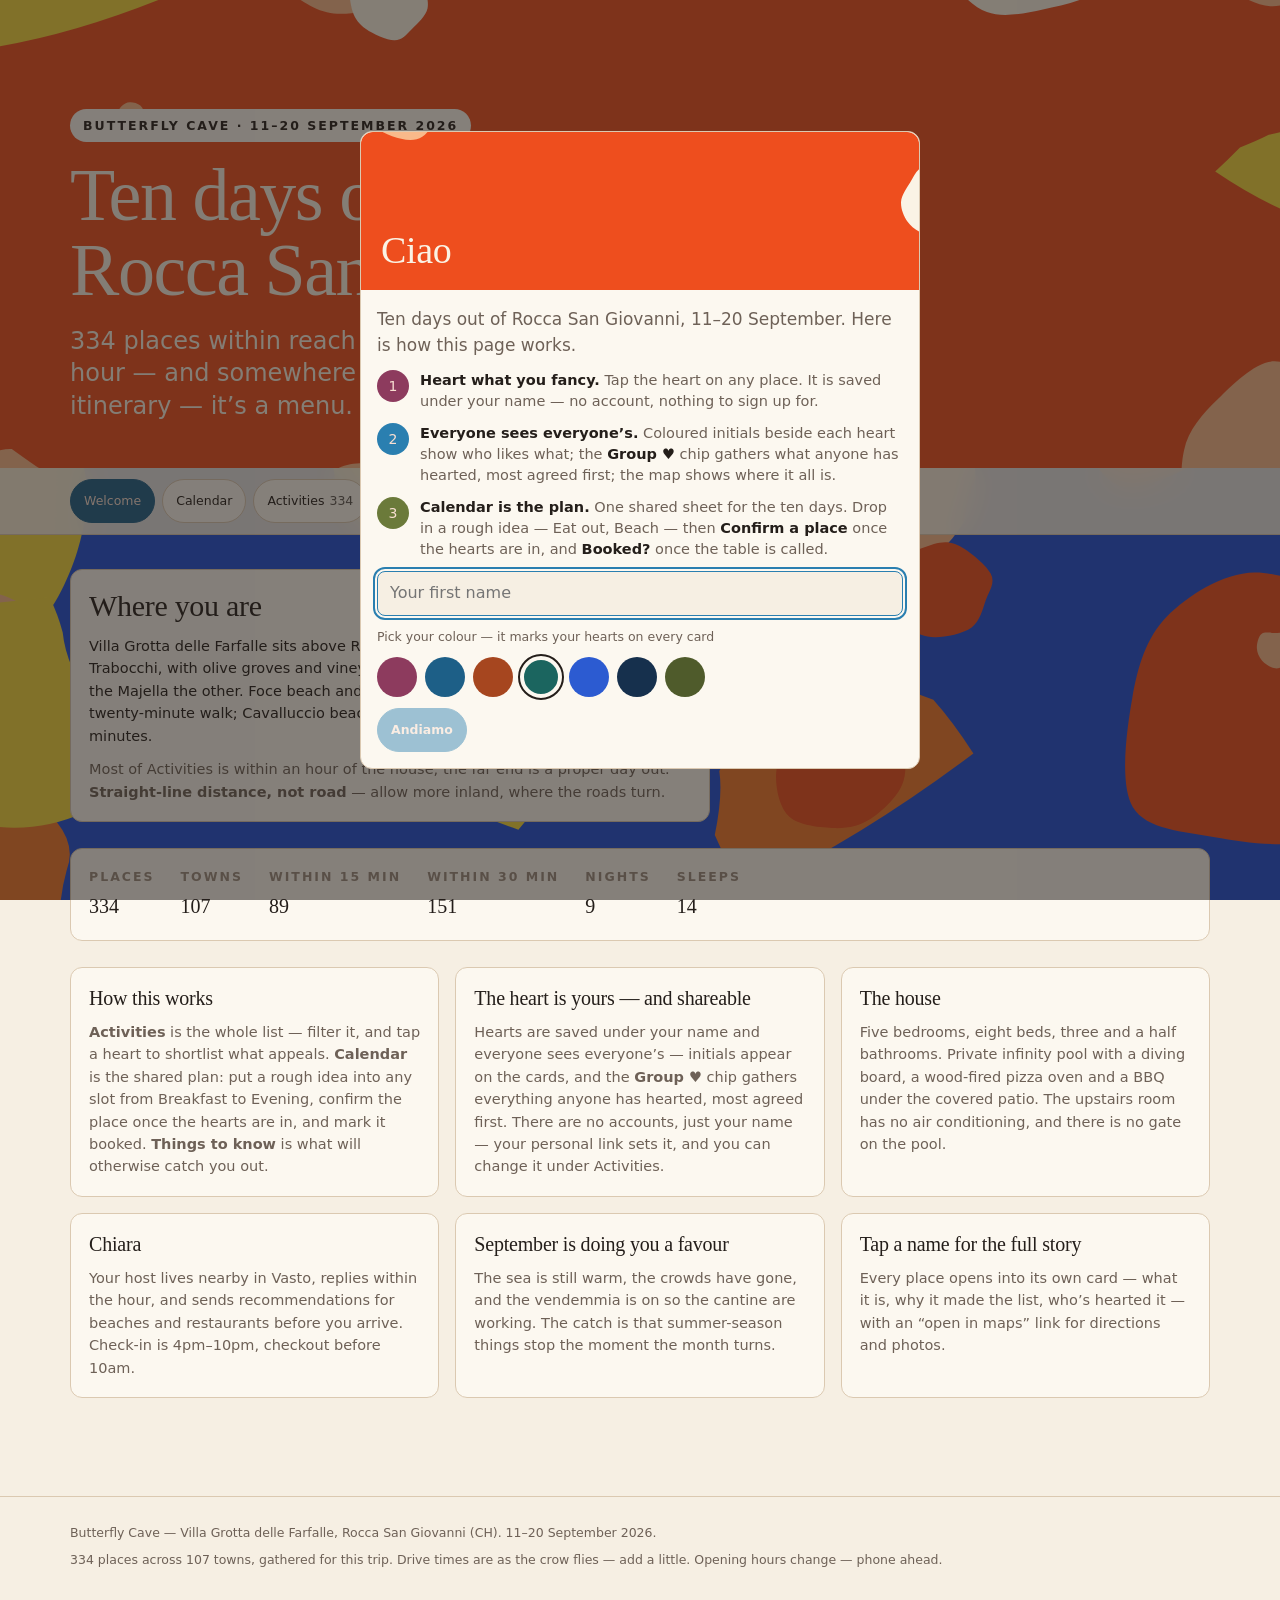
==== commit 3b5b1fb0: "Eighteen more cellars from a Google Places sweep - 16 wineries, 2 distilleries Scanned nine anchor p" ====
--- a/index.html
+++ b/index.html
@@ -7,7 +7,7 @@
 <link rel="preconnect" href="https://tile.openstreetmap.org">
 <link rel="preconnect" href="https://abruzzo-picks.mattnorthin.workers.dev">
 <title>Ten days out of Rocca San Giovanni</title>
-<meta name="description" content="Everything within reach of Butterfly Cave, 11-20 September 2026. 316 places, 100 towns.">
+<meta name="description" content="Everything within reach of Butterfly Cave, 11-20 September 2026. 334 places, 107 towns.">
 <style>
 /* Butterfly Cave design system  tokens inlined from the design project.
    Two background tones. No gradients. No shadows. Spacing is gap only. */
@@ -371,6 +371,11 @@
 .pflag{margin:0; color:var(--ink); font-weight:var(--w-bold)}
 .pwho, .pplan{margin:0}
 .pwho[hidden], .pplan[hidden], .pflag[hidden]{display:none}
+.pgoogle{margin:0}
+.phours{font-size:var(--t-meta); color:var(--ink-2)}
+.phours summary{cursor:pointer; min-height:44px; display:flex; align-items:center}
+.phours ul{margin:0; padding-left:var(--s4)}
+.pgoogle[hidden], .phours[hidden]{display:none}
 .pwho .who{vertical-align:-3px; margin-right:4px}
 #place .modal-body{gap:var(--s3)}
 
@@ -543,7 +548,7 @@
   <div class="hero-in">
     <p class="hero-pill">Butterfly Cave &#xb7; 11&#x2013;20 September 2026</p>
     <h1>Ten days out of Rocca San Giovanni</h1>
-    <p class="hero-lead">316 places within reach of the house &#x2014; most under an hour &#x2014; and somewhere to put them.
+    <p class="hero-lead">334 places within reach of the house &#x2014; most under an hour &#x2014; and somewhere to put them.
     Nothing here is an itinerary &#x2014; it&#x2019;s a menu.</p>
   </div>
 </header>
@@ -552,7 +557,7 @@
   <div class="tabs-in" role="tablist" aria-label="Sections">
     <button class="tab" role="tab" id="t-welcome" aria-selected="true" aria-controls="v-welcome">Welcome</button>
     <button class="tab" role="tab" id="t-calendar" aria-selected="false" aria-controls="v-calendar">Calendar<span class="c" id="c-plan" hidden></span></button>
-    <button class="tab" role="tab" id="t-activities" aria-selected="false" aria-controls="v-activities">Activities<span class="c" id="c-act">316</span></button>
+    <button class="tab" role="tab" id="t-activities" aria-selected="false" aria-controls="v-activities">Activities<span class="c" id="c-act">334</span></button>
     <button class="tab" role="tab" id="t-know" aria-selected="false" aria-controls="v-know">Things to know</button>
   </div>
 </nav>
@@ -572,10 +577,10 @@
     </div>
 
     <div class="facts">
-      <div class="fact"><span class="label">Places</span><span class="v">316</span></div>
-      <div class="fact"><span class="label">Towns</span><span class="v">100</span></div>
-      <div class="fact"><span class="label">Within 15 min</span><span class="v">82</span></div>
-      <div class="fact"><span class="label">Within 30 min</span><span class="v">143</span></div>
+      <div class="fact"><span class="label">Places</span><span class="v">334</span></div>
+      <div class="fact"><span class="label">Towns</span><span class="v">107</span></div>
+      <div class="fact"><span class="label">Within 15 min</span><span class="v">89</span></div>
+      <div class="fact"><span class="label">Within 30 min</span><span class="v">151</span></div>
       <div class="fact"><span class="label">Nights</span><span class="v">9</span></div>
       <div class="fact"><span class="label">Sleeps</span><span class="v">14</span></div>
     </div>
@@ -684,7 +689,7 @@
         <button class="chip" type="button" aria-pressed="false" id="area-pescara" style="--c:var(--fig)"
                 title="Pescara, Montesilvano and Francavilla &#x2014; the airport side">Pescara <em id="area-n">0</em></button>
       </div>
-      <div class="row" id="cats"><button class="chip" type="button" aria-pressed="false" data-cat="bars" style="--c:#455CEC"><span class="dot"></span>Bars &amp; music <em>14</em></button><button class="chip" type="button" aria-pressed="false" data-cat="beachbar" style="--c:#17778C"><span class="dot"></span>Beach bars <em>18</em></button><button class="chip" type="button" aria-pressed="false" data-cat="food" style="--c:#D2220B"><span class="dot"></span>Restaurants <em>32</em></button><button class="chip" type="button" aria-pressed="false" data-cat="gelato" style="--c:#CE1F67"><span class="dot"></span>Gelato <em>6</em></button><button class="chip" type="button" aria-pressed="false" data-cat="larder" style="--c:#607226"><span class="dot"></span>Provisions <em>17</em></button><button class="chip" type="button" aria-pressed="false" data-cat="pizza" style="--c:#D90C0C"><span class="dot"></span>Pizza <em>15</em></button><button class="chip" type="button" aria-pressed="false" data-cat="trabocchi" style="--c:#A65708"><span class="dot"></span>Trabocchi <em>20</em></button><button class="chip" type="button" aria-pressed="false" data-cat="distill" style="--c:#B64369"><span class="dot"></span>Distilleries <em>12</em></button><button class="chip" type="button" aria-pressed="false" data-cat="wine" style="--c:#CF176D"><span class="dot"></span>Wineries <em>28</em></button><button class="chip" type="button" aria-pressed="false" data-cat="adrenaline" style="--c:#B74900"><span class="dot"></span>Adrenaline <em>8</em></button><button class="chip" type="button" aria-pressed="false" data-cat="beach" style="--c:#257774"><span class="dot"></span>Sea &amp; water <em>14</em></button><button class="chip" type="button" aria-pressed="false" data-cat="bikes" style="--c:#297A51"><span class="dot"></span>Bikes <em>9</em></button><button class="chip" type="button" aria-pressed="false" data-cat="handson" style="--c:#A140BC"><span class="dot"></span>Hands-on <em>9</em></button><button class="chip" type="button" aria-pressed="false" data-cat="makers" style="--c:#85690D"><span class="dot"></span>Makers <em>18</em></button><button class="chip" type="button" aria-pressed="false" data-cat="rainy" style="--c:#216FBA"><span class="dot"></span>Spa &amp; rainy day <em>10</em></button><button class="chip" type="button" aria-pressed="false" data-cat="ruins" style="--c:#8A643F"><span class="dot"></span>Walks &amp; ruins <em>26</em></button><button class="chip" type="button" aria-pressed="false" data-cat="shops" style="--c:#337A33"><span class="dot"></span>Secondhand <em>16</em></button><button class="chip" type="button" aria-pressed="false" data-cat="sights" style="--c:#B04F36"><span class="dot"></span>Sights <em>16</em></button><button class="chip" type="button" aria-pressed="false" data-cat="trips" style="--c:#DA0033"><span class="dot"></span>Big days out <em>12</em></button><button class="chip" type="button" aria-pressed="false" data-cat="weird" style="--c:#8D42E2"><span class="dot"></span>Weird <em>12</em></button></div>
+      <div class="row" id="cats"><button class="chip" type="button" aria-pressed="false" data-cat="bars" style="--c:#455CEC"><span class="dot"></span>Bars &amp; music <em>14</em></button><button class="chip" type="button" aria-pressed="false" data-cat="beachbar" style="--c:#17778C"><span class="dot"></span>Beach bars <em>18</em></button><button class="chip" type="button" aria-pressed="false" data-cat="food" style="--c:#D2220B"><span class="dot"></span>Restaurants <em>32</em></button><button class="chip" type="button" aria-pressed="false" data-cat="gelato" style="--c:#CE1F67"><span class="dot"></span>Gelato <em>6</em></button><button class="chip" type="button" aria-pressed="false" data-cat="larder" style="--c:#607226"><span class="dot"></span>Provisions <em>17</em></button><button class="chip" type="button" aria-pressed="false" data-cat="pizza" style="--c:#D90C0C"><span class="dot"></span>Pizza <em>15</em></button><button class="chip" type="button" aria-pressed="false" data-cat="trabocchi" style="--c:#A65708"><span class="dot"></span>Trabocchi <em>20</em></button><button class="chip" type="button" aria-pressed="false" data-cat="distill" style="--c:#B64369"><span class="dot"></span>Distilleries <em>14</em></button><button class="chip" type="button" aria-pressed="false" data-cat="wine" style="--c:#CF176D"><span class="dot"></span>Wineries <em>44</em></button><button class="chip" type="button" aria-pressed="false" data-cat="adrenaline" style="--c:#B74900"><span class="dot"></span>Adrenaline <em>8</em></button><button class="chip" type="button" aria-pressed="false" data-cat="beach" style="--c:#257774"><span class="dot"></span>Sea &amp; water <em>14</em></button><button class="chip" type="button" aria-pressed="false" data-cat="bikes" style="--c:#297A51"><span class="dot"></span>Bikes <em>9</em></button><button class="chip" type="button" aria-pressed="false" data-cat="handson" style="--c:#A140BC"><span class="dot"></span>Hands-on <em>9</em></button><button class="chip" type="button" aria-pressed="false" data-cat="makers" style="--c:#85690D"><span class="dot"></span>Makers <em>18</em></button><button class="chip" type="button" aria-pressed="false" data-cat="rainy" style="--c:#216FBA"><span class="dot"></span>Spa &amp; rainy day <em>10</em></button><button class="chip" type="button" aria-pressed="false" data-cat="ruins" style="--c:#8A643F"><span class="dot"></span>Walks &amp; ruins <em>26</em></button><button class="chip" type="button" aria-pressed="false" data-cat="shops" style="--c:#337A33"><span class="dot"></span>Secondhand <em>16</em></button><button class="chip" type="button" aria-pressed="false" data-cat="sights" style="--c:#B04F36"><span class="dot"></span>Sights <em>16</em></button><button class="chip" type="button" aria-pressed="false" data-cat="trips" style="--c:#DA0033"><span class="dot"></span>Big days out <em>12</em></button><button class="chip" type="button" aria-pressed="false" data-cat="weird" style="--c:#8D42E2"><span class="dot"></span>Weird <em>12</em></button></div>
       <p class="count" role="status"><span id="count-text"></span><button class="clear" id="clear" hidden>Clear filters</button></p>
       <div class="share">
         <button class="chip" type="button" id="me-chip" style="--c:var(--fig)">Who&#x2019;s hearting?</button>
@@ -711,7 +716,7 @@
       <div class="cards" id="grid-eat"></div>
     </section>
     <section class="group" id="sec-cellar">
-      <p class="grouppill" role="heading" aria-level="2">Wineries &amp; distilleries <span class="n" id="n-cellar">40</span></p>
+      <p class="grouppill" role="heading" aria-level="2">Wineries &amp; distilleries <span class="n" id="n-cellar">58</span></p>
       <div class="cards" id="grid-cellar"></div>
     </section>
     <section class="group" id="sec-do">
@@ -933,7 +938,7 @@
 <footer>
   <div class="in">
     <p>Butterfly Cave &#x2014; Villa Grotta delle Farfalle, Rocca San Giovanni (CH). 11&#x2013;20 September 2026.</p>
-    <p>316 places across 100 towns, gathered for this trip. Drive times are as the crow
+    <p>334 places across 107 towns, gathered for this trip. Drive times are as the crow
     flies &#x2014; add a little. Opening hours change &#x2014; phone ahead.</p>
   </div>
 </footer>
@@ -1015,6 +1020,11 @@
       <p id="place-desc"></p>
       <p class="muted pwho" id="place-who" hidden></p>
       <p class="muted pplan" id="place-plan" hidden></p>
+      <p class="muted pgoogle" id="place-google" hidden></p>
+      <details class="phours" id="place-hours" hidden>
+        <summary id="place-hours-today"></summary>
+        <ul id="place-hours-week"></ul>
+      </details>
       <div class="row">
         <button class="chip" type="button" id="place-heart"></button>
         <button class="chip" type="button" id="place-show">Show me on the map</button>
@@ -1022,6 +1032,7 @@
       <div class="row">
         <a class="cta" id="place-maplink" target="_blank" rel="noopener">Open in maps <span aria-hidden="true">&#x2197;</span></a>
         <a class="cta" id="place-web" target="_blank" rel="noopener" hidden>Website <span aria-hidden="true">&#x2197;</span></a>
+        <a class="cta" id="place-ring" hidden></a>
       </div>
       <div class="row">
         <button class="chip go" type="button" id="place-close">Close</button>
@@ -1182,7 +1193,7 @@
 
 </script>
 <script>
-var PLACES = [{"id":"sleeping-in","name":"Sleeping in","town":"Butterfly Cave","cat":"house","catLabel":"At the house","mins":0,"desc":"Vero's request, and the most under-booked activity on the list. Ten days is long enough that two of them should start at eleven. Put it in the Calendar like anything else \u2014 a morning with this in it is a morning nobody can fill with a drive.","flag":"Vero's idea","website":null,"mapUrl":"https://www.google.com/maps/search/?api=1&query=Rocca+San+Giovanni+CH%2C+Italy","lat":null,"lon":null,"geo":"none","added":"2026-08-29","group":"house","fill":"#2D7390"},{"id":"laying-by-the-pool","name":"Laying by the pool","town":"Butterfly Cave","cat":"house","catLabel":"At the house","mins":0,"desc":"Also Vero's, and the reason the villa has a pool. Book a whole day of it in the Calendar so it survives contact with everyone else's plans \u2014 the middle Sunday, the 13th, is the obvious candidate with the shops shut anyway.","flag":"Vero's idea","website":null,"mapUrl":"https://www.google.com/maps/search/?api=1&query=Rocca+San+Giovanni+CH%2C+Italy","lat":null,"lon":null,"geo":"none","added":"2026-08-29","group":"house","fill":"#2D7390"},{"id":"long-lunch-on-the-terrace","name":"A long lunch on the terrace","town":"Butterfly Cave","cat":"house","catLabel":"At the house","mins":0,"desc":"What the Provisions list is for: the Lanciano market, Macelleria Caporale, a wheel of pecorino from Pecora Matta, and nobody drives. Cheaper than any restaurant on this site and usually the meal people remember.","flag":null,"website":null,"mapUrl":"https://www.google.com/maps/search/?api=1&query=Rocca+San+Giovanni+CH%2C+Italy","lat":null,"lon":null,"geo":"none","added":"2026-08-29","group":"house","fill":"#2D7390"},{"id":"pinsa-making-with-vero","name":"Neapolitan-fusion pinsa making with Vero","town":"Butterfly Cave","cat":"house","catLabel":"At the house","mins":0,"desc":"The pinsa is Roman and Naples has strong views about fusion, so this is strictly a house-rules event: dough proved by the pool, stretched on the terrace, toppings from whatever the market run brought back. Chef Vero will quote hydration percentages with total confidence. Nobody calls it \u201cbasically pizza\u201d \u2014 not within 200 km of Naples, and never to the chef.","flag":"Vero\u2019s masterclass","website":null,"mapUrl":"https://www.google.com/maps/search/?api=1&query=Rocca+San+Giovanni+CH%2C+Italy","lat":null,"lon":null,"geo":"none","added":"2026-08-31","group":"house","fill":"#2D7390"},{"id":"trabocco-sasso-della-cajana","name":"Trabocco Sasso della Cajana","town":"Vallev\u00f2","cat":"trabocchi","catLabel":"Trabocchi","mins":5,"desc":"Your nearest trabocco restaurant, right on the Via Verde so you can cycle to it \u2014 genuinely family-run, rebuilt 2005. Fixed seafood menu \u2014 sea antipasti, homemade pasta, frittura di paranza. Unusually it does lunch as well as dinner: 12:30\u201315:30 and 19:45\u201322:30 daily. Reservation mandatory, +39 347 913 5043. (Or arrive by kayak \u2014 see the paddle-up aperitivo tile.)","flag":null,"website":"https://www.sassodellacajana.it/","mapUrl":"https://www.google.com/maps/search/?api=1&query=Trabocco+Sasso+della+Cajana%2C+Contrada+Vallevo+64%2C+Rocca+San+Giovanni+CH%2C+Italy","lat":42.28866,"lon":14.47579,"geo":"exact","added":null,"group":"eat","fill":"#A65708"},{"id":"trabocco-punta-isolata","name":"Trabocco Punta Isolata","town":"Vallev\u00f2","cat":"trabocchi","catLabel":"Trabocchi","mins":5,"desc":"Classic fixed fish menu with Abruzzese pairings, in one of the prettier settings in the Vallev\u00f2 cove.","flag":null,"website":"https://www.traboccopuntaisolata.com/","mapUrl":"https://www.google.com/maps/search/?api=1&query=Trabocco+Punta+Isolata%2C+Contrada+Vallevo%2C+Rocca+San+Giovanni+CH%2C+Italy","lat":42.28866,"lon":14.47579,"geo":"exact","added":null,"group":"eat","fill":"#A65708"},{"id":"pizzeria-il-coccodrillo-forno-zulli","name":"Pizzeria il Coccodrillo / Forno Zulli","town":"Rocca San Giovanni","cat":"pizza","catLabel":"Pizza","mins":5,"desc":"Your local, up in the borgo. Wood-fired, stone-ground type 1 flour, natural starter, 70\u2013150 hour fermentation; in the Gambero Rosso pizza guide since 2020. The \u201cCoccodrillo\u201d itself is a metre-long filled pizza-bread with mortadella, invented here. Gluten-free dough too. Tue\u2013Sun 19:00\u201323:00, closed Monday.","flag":"Nearest","website":"https://pizzeriailcoccodrillo.it","mapUrl":"https://www.google.com/maps/search/?api=1&query=Pizzeria+il+Coccodrillo+%2F+Forno+Zulli%2C+Via+Mazzini+12%2C+Rocca+San+Giovanni+CH%2C+Italy","lat":42.24936,"lon":14.46377,"geo":"exact","added":null,"group":"eat","fill":"#D90C0C"},{"id":"gelateria-le-veri","name":"Gelateria Le Ver\u00ec","town":"Vallev\u00f2","cat":"gelato","catLabel":"Gelato","mins":5,"desc":"Right on the Via Verde at the harbour, wedged between the Punta Tufano and Valle Grotte trabocchi \u2014 so you can cycle to it. A gelateria-yogurteria run by Ermanno Ver\u00ec; the fruit gelato is the one to get, made with the citrus grown along this coast. Your default cone, and the only walk/cycle option.","flag":"Nearest","website":null,"mapUrl":"https://www.google.com/maps/search/?api=1&query=Gelateria+Le+Ver%C3%AC%2C+Vallev%C3%B2%2C+Rocca+San+Giovanni+CH%2C+Italy","lat":42.28714,"lon":14.47952,"geo":"town","added":null,"group":"eat","fill":"#CE1F67"},{"id":"fritteria-stasera-pago-io","name":"Fritteria Stasera Pago Io","town":"Vallev\u00f2","cat":"food","catLabel":"Restaurants","mins":5,"desc":"The fried-fish canteen in the Vallev\u00f2 cove, on the Via Verde so you can cycle to it. Self-service: choose at the counter, pay, wait for your tray. Every portion about \u20ac5, frittura di paranza the thing to get. Daily 12\u201315 and 18\u201322 since 2001. Nobody comes for the d\u00e9cor. +39 0872 609236.","flag":"Cheap fried fish","website":"https://www.facebook.com/stasera.pagoio/","mapUrl":"https://www.google.com/maps/search/?api=1&query=Fritteria+Stasera+Pago+Io%2C+Contrada+Vallev%C3%B2+201%2C+Rocca+San+Giovanni+CH%2C+Italy","lat":42.28866,"lon":14.47579,"geo":"exact","added":null,"group":"eat","fill":"#D2220B"},{"id":"trattoria-aida","name":"Trattoria Aida","town":"Vallev\u00f2","cat":"food","catLabel":"Eating","mins":5,"desc":"Matt found it on foot, day two. A small family trattoria on the SS16 right beside the Via Verde in the Vallev\u00f2 cove, tables looking over the Adriatic. Abruzzese cooking with a Roman accent and a bit of licence taken, quiet and intimate, honest prices. No website and no published hours, so ring: 328 848 4668. Same five minutes as the fritteria and Le Ver\u00ec \u2014 the sit-down alternative to a tray of fried fish.","flag":"Matt's find","website":null,"mapUrl":"https://www.google.com/maps/search/?api=1&query=Trattoria+Aida%2C+Contrada+Vallev%C3%B2+75%2C+Rocca+San+Giovanni+CH%2C+Italy","lat":42.28866,"lon":14.47579,"geo":"town","added":null,"group":"eat","fill":"#D2220B"},{"id":"punta-isolata-a-riva","name":"Punta Isolata a Riva","town":"Rocca San Giovanni","cat":"beachbar","catLabel":"Beach bars","mins":5,"desc":"A tiny wine-and-spritz bar on the cycle path at Vallev\u00f2, directly opposite Trabocco Punta Isolata \u2014 coffee in the morning, cocktails at sunset, with the trabocco framed on the water below. Run by the trabocco's own crew, five minutes from the house. Ring 339 581 1338 to check evening hours.","flag":"5 min from the house","website":"https://www.facebook.com/puntaisolatariva/","mapUrl":"https://www.google.com/maps/search/?api=1&query=Punta%20Isolata%20a%20Riva%2C%20Contrada%20Vallev%C3%B2%2C%20Via%20Verde%2C%2066020%20Rocca%20San%20Giovanni%20CH%2C%20Italy","lat":42.282,"lon":14.4883,"geo":"exact","added":"2026-08-31","group":"eat","fill":"#17778C"},{"id":"eurospin-rocca-san-giovanni","name":"Eurospin Rocca San Giovanni","town":"Rocca San Giovanni","cat":"larder","catLabel":"Provisions","mins":5,"desc":"Nearest supermarket to the house, five minutes away by the A14 Lanciano exit. Lidl-style discounter: water, beer, breakfast things, crisps, loo roll, ice \u2014 the boring cheap stuff, which is what runs out. Not a deli or a wine stop. Mon\u2013Sat 8:30\u201320:30, shorter hours on Sunday.","flag":"5 min \u2014 cheap basics","website":"https://www.eurospin.it/punti-vendita/rocca-s-giovanni/","mapUrl":"https://www.google.com/maps/search/?api=1&query=Eurospin%20Rocca%20San%20Giovanni%2C%20Contrada%20Santa%20Calcagna%2097%2C%2066020%20Rocca%20San%20Giovanni%20CH%2C%20Italy","lat":42.2682,"lon":14.43401,"geo":"exact","added":"2026-09-10","group":"eat","fill":"#607226"},{"id":"trabocco-punta-tufano","name":"Trabocco Punta Tufano","town":"Vallev\u00f2","cat":"trabocchi","catLabel":"Trabocchi","mins":6,"desc":"April\u2013October, famous brodetto \u2014 but its own site says dining is exclusively for organised groups and agencies. A couple must phone Rinaldo (333 4436831) and hope. The back door: its documentation centre runs guided visits with live fishing demonstrations from ~\u20ac4\u20135 a head \u2014 the cheapest way on the coast to see the nets actually worked.","flag":"See the nets worked","website":"https://www.traboccopuntatufano.eu/","mapUrl":"https://www.google.com/maps/search/?api=1&query=Trabocco+Punta+Tufano%2C+Contrada+Vallevo+78%2C+Rocca+San+Giovanni+CH%2C+Italy","lat":42.28866,"lon":14.47579,"geo":"exact","added":null,"group":"eat","fill":"#A65708"},{"id":"trabocco-punta-torre","name":"Trabocco Punta Torre","town":"Piane Favaro","cat":"trabocchi","catLabel":"Trabocchi","mins":6,"desc":"Not a restaurant \u2014 one of the last left as a working fishing machine. The caretaker often lets people on and explains the nets. Free.","flag":null,"website":null,"mapUrl":"https://www.google.com/maps/search/?api=1&query=Trabocco+Punta+Torre%2C+Rocca+San+Giovanni+CH%2C+Italy","lat":42.27364,"lon":14.50006,"geo":"exact","added":null,"group":"eat","fill":"#A65708"},{"id":"trabocco-punta-cavalluccio","name":"Trabocco Punta Cavalluccio","town":"Piane Favaro","cat":"trabocchi","catLabel":"Trabocchi","mins":6,"desc":"Family Ver\u00ec, daily April\u2013October. Tasting menu around \u20ac70, sixty-odd wines. Can be hired in esclusiva for a private evening \u2014 the private-group option among the classics.","flag":"Private hire possible","website":"https://www.traboccopuntacavalluccio.it/en/","mapUrl":"https://www.google.com/maps/search/?api=1&query=Trabocco+Punta+Cavalluccio%2C+Contrada+Piane+Favaro+267%2C+Rocca+San+Giovanni+CH%2C+Italy","lat":42.26913,"lon":14.50353,"geo":"name","added":null,"group":"eat","fill":"#A65708"},{"id":"trabocco-punta-punciosa","name":"Trabocco Punta Punciosa","town":"Rocca San Giovanni","cat":"trabocchi","catLabel":"Trabocchi","mins":6,"desc":"Quieter and scruffier-charming than its neighbour. Around \u20ac65. Fried pizza with mussel sauce is the signature.","flag":null,"website":"https://www.traboccopuntapunciosa.it/","mapUrl":"https://www.google.com/maps/search/?api=1&query=Trabocco+Punta+Punciosa%2C+Contrada+Cavalluccio%2C+Rocca+San+Giovanni+CH%2C+Italy","lat":42.27405,"lon":14.48619,"geo":"exact","added":null,"group":"eat","fill":"#A65708"},{"id":"pescheria-l-ancora","name":"Pescheria L'Ancora","town":"Fossacesia Marina","cat":"larder","catLabel":"Provisions","mins":6,"desc":"Fishmonger with a kitchen, next to the Deco. Fritto misto, seppie e piselli, baccal\u00e0 e patate, stuffed calamari, insalata di mare \u2014 ring ahead and collect it hot at a set time for supper by the pool. Tue\u2013Sat 8\u201313 and 16:30\u201320:30, closed Sunday and Monday. 4.5 on Google. +39 0872 608134.","flag":"Takeaway \u2014 closed Sun & Mon","website":"https://www.facebook.com/pescherialancora/","mapUrl":"https://www.google.com/maps/search/?api=1&query=Pescheria+L%27Ancora%2C+Via+Marina+50%2C+Fossacesia+CH%2C+Italy","lat":42.24778,"lon":14.48447,"geo":"exact","added":null,"group":"eat","fill":"#607226"},{"id":"lido-il-cavalluccio","name":"Lido Il Cavalluccio","town":"Rocca San Giovanni","cat":"beachbar","catLabel":"Beach bars","mins":6,"desc":"The Al Mur\u00e8 of your own cove: family-run since 1967 on the tiny Cavalluccio beach, with the trabocco and the sea-stack framing the view. Umbrellas on the sand, a bar doing coffee, gelato and aperitifs all day, canoes and pedalos to hire, and a fish restaurant on a wooden terrace over the water. Five minutes down the hill, or a lovely ride along the Via Verde. Ring to confirm beach service late in the month: 0872 60196.","flag":"5 min from the house","website":"https://www.lidocavalluccio.it/","mapUrl":"https://www.google.com/maps/search/?api=1&query=Lido+Il+Cavalluccio%2C+Via+Piano+Favaro+280%2C+Rocca+San+Giovanni+CH%2C+Italy","lat":42.26528,"lon":14.50112,"geo":"exact","added":"2026-08-31","group":"eat","fill":"#17778C"},{"id":"lido-la-foce","name":"Lido La Foce","town":"Rocca San Giovanni","cat":"beachbar","catLabel":"Beach bars","mins":6,"desc":"The Ver\u00ec family's easy-going bar, self-service and wood-fired pizzeria on La Foce, the long pebble beach below the village \u2014 two steps from the Via Verde, good for a coffee mid-ride or a low-key pizza evening with the sea in front. The beach stays wild; this is a lido without the ranks of umbrellas. Beach service can thin after early September \u2014 WhatsApp first: 335 658 6075.","flag":null,"website":"https://www.facebook.com/lidolafocecostadeitrabocchi/","mapUrl":"https://www.google.com/maps/search/?api=1&query=Lido+La+Foce%2C+Contrada+Foce+1%2C+Rocca+San+Giovanni+CH%2C+Italy","lat":42.27687,"lon":14.49272,"geo":"exact","added":"2026-08-31","group":"eat","fill":"#17778C"},{"id":"da-masino","name":"Da Masino","town":"Rocca San Giovanni","cat":"beachbar","catLabel":"Beach bars","mins":6,"desc":"Laid-back bar-bistrot on the Via Verde at Cavalluccio \u2014 poke bowls, gelato, cocktails, and Sunday DJ sets as the sun goes down. Open every day, all year, and close enough to wander home from. A different crowd from the lido next door: less umbrella rows, more lingering. Ring 338 598 0985.","flag":"Open year-round","website":"https://www.facebook.com/DaMasino","mapUrl":"https://www.google.com/maps/search/?api=1&query=Da%20Masino%2C%20SS16%20Adriatica%2C%20Contrada%20Cavalluccio%2C%2066020%20Rocca%20San%20Giovanni%20CH%2C%20Italy","lat":42.2672,"lon":14.5013,"geo":"exact","added":"2026-08-31","group":"eat","fill":"#17778C"},{"id":"macelleria-griglieria-mancini","name":"Macelleria Griglieria Mancini","town":"Marina di San Vito","cat":"larder","catLabel":"Provisions","mins":7,"desc":"Butcher\u2019s counter by day, \u201cfornello\u201d grill at night \u2014 they cook what you pick from the case. Arrosticini and local lamb, seven minutes away. Closed Tuesdays. Directories now list 393 7662888.","flag":null,"website":null,"mapUrl":"https://www.google.com/maps/search/?api=1&query=Macelleria+Griglieria+Mancini%2C+Via+Frentana+17%2C+San+Vito+Chietino+CH%2C+Italy","lat":42.30758,"lon":14.44438,"geo":"exact","added":null,"group":"eat","fill":"#607226"},{"id":"trabocco-punta-rocciosa","name":"Trabocco Punta Rocciosa","town":"Fossacesia Marina","cat":"trabocchi","catLabel":"Trabocchi","mins":8,"desc":"The most gourmet of the near ones \u2014 long walkway out to the deck, fixed menu, no substitutions. 9.4/10 on TheFork across 203 reviews, about \u20ac60 a head, and the only one you can book online. It books out, so do it early.","flag":null,"website":"https://traboccopuntarocciosa.it/","mapUrl":"https://www.google.com/maps/search/?api=1&query=Trabocco+Punta+Rocciosa%2C+Via+Finocchieto+1%2C+Fossacesia+CH%2C+Italy","lat":42.25624,"lon":14.49949,"geo":"exact","added":null,"group":"eat","fill":"#A65708"},{"id":"trabocco-pesce-palombo","name":"Trabocco Pesce Palombo","town":"Fossacesia Marina","cat":"trabocchi","catLabel":"Trabocchi","mins":8,"desc":"Operating since 1923, the most polished plating of the Fossacesia pair. Does the local rintrocilo pasta.","flag":null,"website":"https://www.facebook.com/pescepalombo.trabocco/","mapUrl":"https://www.google.com/maps/search/?api=1&query=Trabocco+Pesce+Palombo%2C+SS16%2C+Fossacesia+Marina%2C+Fossacesia+CH%2C+Italy","lat":42.24706,"lon":14.51417,"geo":"exact","added":null,"group":"eat","fill":"#A65708"},{"id":"pizzeria-piana-del-sole","name":"Pizzeria Piana del Sole","town":"Villa Scorciosa","cat":"pizza","catLabel":"Pizza","mins":8,"desc":"Unpretentious contrada pizzeria going since 2005 with a big local following. Own list of originali plus classics and focacce. 19:30\u201324:00, closed Tuesday.","flag":null,"website":"https://pianadelsole.mobly.page","mapUrl":"https://www.google.com/maps/search/?api=1&query=Pizzeria+Piana+del+Sole%2C+Contrada+Villa+Stanazzo+217%2C+Lanciano+CH%2C+Italy","lat":42.22703,"lon":14.42138,"geo":"exact","added":null,"group":"eat","fill":"#D90C0C"},{"id":"pizzeria-il-caminetto","name":"Pizzeria Il Caminetto","town":"Fossacesia","cat":"pizza","catLabel":"Pizza","mins":8,"desc":"Family-run, genuine wood oven, cheap and well topped. Reviewers single out the crisp base and the house coppo \u2014 pasta and shellfish baked under a pizza-dough lid. 19:00\u201324:00, closed Tuesday.","flag":null,"website":null,"mapUrl":"https://www.google.com/maps/search/?api=1&query=Pizzeria+Il+Caminetto%2C+Via+della+Marina+75%2C+Fossacesia+CH%2C+Italy","lat":42.01067,"lon":14.03588,"geo":"name","added":null,"group":"eat","fill":"#D90C0C"},{"id":"l-arte-del-pane-ruccolo","name":"L'Arte del Pane (Ruccolo)","town":"Marina di San Vito","cat":"larder","catLabel":"Provisions","mins":8,"desc":"The only bakery on the Chieti coast in Gambero Rosso\u2019s Pane e Panettieri guide. Your daily bread stop \u2014 and the same family runs the Alta Marea pizzeria at the marina.","flag":"Daily bread","website":"https://www.facebook.com/lartedelpanesnc","mapUrl":"https://www.google.com/maps/search/?api=1&query=L%27Arte+del+Pane+%28Ruccolo%29%2C+Via+N.+Sauro+31%2C+San+Vito+Chietino+CH%2C+Italy","lat":42.30836,"lon":14.4453,"geo":"town","added":null,"group":"eat","fill":"#607226"},{"id":"sottosale-osteria-di-mare","name":"SottoSale Osteria di Mare","town":"Marina di San Vito","cat":"food","catLabel":"Restaurants","mins":8,"desc":"The de Sanctis family's seafood osteria by the marina, \u201cda Patrizia e il Cavaliere\u201d \u2014 Trabocchi-coast cooking done on solid ground, which makes it the obvious fallback the nights the wind shuts the trabocchi down. Fritture, cozze, local fish, honest prices, sea view, ~400 reviews. Via Cristoforo Colombo 78.","flag":"Land seafood backup","website":"https://www.instagram.com/sottosaleosteria/","mapUrl":"https://www.google.com/maps/search/?api=1&query=SottoSale+Osteria+di+Mare%2C+Via+Cristoforo+Colombo+78%2C+Marina+di+San+Vito+CH%2C+Italy","lat":42.30538,"lon":14.45057,"geo":"exact","added":null,"group":"eat","fill":"#D2220B"},{"id":"trattoria-la-casereccia","name":"Trattoria La Casereccia","town":"San Vito Chietino","cat":"food","catLabel":"Restaurants","mins":8,"desc":"The \u20ac5-a-course fish trattoria \u2014 700 reviews and the locals' choice for feeding a table without thinking about the bill. Fritto, pasta, whatever came in. Hours vary by source and it may be lunch-only midweek or shut on Wednesday, so ring the same day. +39 0872 618669 / 346 406 6821.","flag":"Phone first","website":null,"mapUrl":"https://www.google.com/maps/search/?api=1&query=Trattoria+La+Casereccia%2C+Via+Frentana+15%2C+San+Vito+Chietino+CH%2C+Italy","lat":42.30771,"lon":14.44463,"geo":"exact","added":null,"group":"eat","fill":"#D2220B"},{"id":"supporter-beach","name":"Supporter Beach","town":"Fossacesia Marina","cat":"beachbar","catLabel":"Beach bars","mins":8,"desc":"The beach-club day, eight minutes away: sunbeds and shade by the water, a proper kitchen (crudo, vongole, brodetto), cocktails, and a weekend programme \u2014 Friday dinner shows, Saturday house music, Sunday afternoons of music through to sunset. Evening events are free but you register on the site and show the QR. Umbrellas by turning up; tables +39 340 521 2868. Ring first in September \u2014 the lidi wind down after the 13th.","flag":"Beach club \u2014 phone in September","website":"https://supporterbeach.it/en","mapUrl":"https://www.google.com/maps/search/?api=1&query=Supporter+Beach%2C+Via+Lungomare+161%2C+Fossacesia+Marina+CH%2C+Italy","lat":42.24762,"lon":14.51553,"geo":"exact","added":null,"group":"eat","fill":"#17778C"},{"id":"alma-vibes","name":"Alma Vibes","town":"Marina di San Vito","cat":"beachbar","catLabel":"Beach bars","mins":8,"desc":"The smarter beach lounge on the next beach along: palms and canopies for privacy, memory-foam loungers, a natural-wine list and a kitchen that does breakfast, lunch and the sunset aperitivo, open 08:00 to midnight in season. Music and events rather than a full-on club. Book a palma online or +39 333 781 8299. September opening not published \u2014 call.","flag":"Beach lounge \u2014 book a palma","website":"https://www.almavibes.it/en/home/","mapUrl":"https://www.google.com/maps/search/?api=1&query=Alma+Vibes%2C+Via+Lungomare+di+Gualdo+39%2C+Marina+di+San+Vito+CH%2C+Italy","lat":42.30871,"lon":14.44534,"geo":"exact","added":null,"group":"eat","fill":"#17778C"},{"id":"al-mure","name":"Al Mur\u00e8 beach bar","town":"Marina di San Vito","cat":"beachbar","catLabel":"Beach bars","mins":8,"desc":"Where you spent last year's beach days, and would again: a laid-back beach bar on the Marina di San Vito sand, open 8\u201320 every day of the season with breakfast, aperitivo, piadine and pizza, and umbrellas at \u20ac5\u201310 \u2014 plus SUPs and kayaks from \u20ac10 an hour and bikes from \u20ac3, so you can paddle out to the trabocchi or ride the Via Verde straight off the beach. Dog-friendly, step-free. +39 329 659 0866.","flag":"Last year's favourite","website":"https://www.almure.com/","mapUrl":"https://www.google.com/maps/search/?api=1&query=Al+Mur%C3%A8+beach+bar%2C+Via+Cristoforo+Colombo+72%2C+San+Vito+Chietino+CH%2C+Italy","lat":42.30538,"lon":14.45057,"geo":"exact","added":null,"group":"eat","fill":"#17778C"},{"id":"il-chiosco-mare-da-franca","name":"Il Chiosco Mare da Franca","town":"Fossacesia Marina","cat":"beachbar","catLabel":"Beach bars","mins":8,"desc":"A well-kept kiosk on the sand at the quiet southern end of Fossacesia's beach, run by Franca: self-service, local fish, \u20ac20\u201330 a head, zero pretension. Pick your plate, carry it to a table by the water, order the fritto. Listed open 8:30\u201322:00 daily into the autumn \u2014 a quick WhatsApp confirms: 338 171 3535.","flag":null,"website":"https://www.facebook.com/ilchioscomare/","mapUrl":"https://www.google.com/maps/search/?api=1&query=Il+Chiosco+Mare+da+Franca%2C+Via+Lungomare+168%2C+Fossacesia+Marina+CH%2C+Italy","lat":42.24066,"lon":14.53024,"geo":"exact","added":"2026-08-31","group":"eat","fill":"#17778C"},{"id":"stazione-beach","name":"Stazione Beach","town":"Fossacesia Marina","cat":"beachbar","catLabel":"Beach bars","mins":8,"desc":"The old Fossacesia railway station, reborn as a little fish shack right on the Via Verde. Honest frittura, cold beer and a terrace over the sea \u2014 open daily from breakfast until late, all year, so a mid-September lunch is safe. Ride there along the cycle path and roll home slowly. Ring 320 457 5421.","flag":"Open year-round","website":"https://restaurantguru.it/Stazione-Beach-Fossacesia","mapUrl":"https://www.google.com/maps/search/?api=1&query=Stazione%20Beach%2C%20SS16%20Adriatica%2C%20ex%20stazione%20di%20Fossacesia%2C%2066022%20Fossacesia%20Marina%20CH%2C%20Italy","lat":42.2529,"lon":14.5068,"geo":"exact","added":"2026-08-31","group":"eat","fill":"#17778C"},{"id":"trabocco-vento-di-scirocco","name":"Trabocco Vento di Scirocco","town":"San Vito Chietino","cat":"trabocchi","catLabel":"Trabocchi","mins":8,"desc":"The nearest trabocco that lets you skip the banquet: alongside the \u20ac60 set dinner there's a ~\u20ac30 aperitivo formula until 20:00 \u2014 drinks and a spread of small plates on the platform at sunset, no two-hour commitment. Rare among trabocchi, it's bookable on TheFork, sometimes with a discount.","flag":"Sunset aperitivo option","website":"https://www.thefork.it/ristorante/ristorante-trabocco-vento-di-scirocco-san-vito-chietino-r858954","mapUrl":"https://www.google.com/maps/search/?api=1&query=Trabocco%20Vento%20di%20Scirocco%2C%20Via%20Feltrino%2013%2C%2066038%20San%20Vito%20Chietino%20CH%2C%20Italy","lat":42.305,"lon":14.449,"geo":"exact","added":"2026-08-31","group":"eat","fill":"#A65708"},{"id":"coc-pizzeria","name":"COC\u00d2 Pizzeria","town":"Fossacesia Marina","cat":"pizza","catLabel":"Pizza","mins":10,"desc":"Thin crisp base plus arrosticini, about \u20ac20 a head, on the lungomare. Out-of-season listings show only Thu\u2013Sat 19:00\u201322:45, so call \u2014 and it may fold with the beach season mid-month.","flag":null,"website":"https://www.instagram.com/cocofossacesia","mapUrl":"https://www.google.com/maps/search/?api=1&query=COC%C3%92+Pizzeria%2C+Via+Lungomare+145%2C+Fossacesia+CH%2C+Italy","lat":42.24551,"lon":14.51882,"geo":"exact","added":null,"group":"eat","fill":"#D90C0C"},{"id":"ebrezza-bistrot","name":"Ebrezza Bistrot Vista Mare","town":"Marina di San Vito","cat":"beachbar","catLabel":"Beach bars","mins":10,"desc":"The coast's only true bistrot, sitting right on the Via Verde with sea-view tables. Proper cocktails, themed wine evenings, and it runs year-round \u2014 lunch through dinner, with aperitivo hour in the warm months. The grown-up end of the beach-bar spectrum; book for dinner on 0872 618825.","flag":"Open year-round","website":"https://www.ebrezzabistrot.com/","mapUrl":"https://www.google.com/maps/search/?api=1&query=Ebrezza%20Bistrot%20Vista%20Mare%2C%20Via%20Cristoforo%20Colombo%2012%2C%2066038%20Marina%20di%20San%20Vito%20CH%2C%20Italy","lat":42.3059,"lon":14.4497,"geo":"exact","added":"2026-08-31","group":"eat","fill":"#17778C"},{"id":"kayak-aperitivo-cajana","name":"Kayak & aperitivo on Trabocco Sasso della Cajana","town":"San Vito Chietino","cat":"trabocchi","catLabel":"Trabocchi","mins":10,"desc":"A three-hour guided kayak along the coves beneath the trabocchi, ending with a seafood aperitivo served on Sasso della Cajana's deck \u2014 arriving by water turns the most familiar trabocco near the house into something else entirely. \u20ac100 per two-person kayak with aperitivo (\u20ac70 without); morning and late-afternoon slots, book by 5pm the day before.","flag":"Paddle-up aperitivo","website":"https://viaverdedeitrabocchi.info/kayakaperitivo/","mapUrl":"https://www.google.com/maps/search/?api=1&query=Kayak%20%26%20aperitivo%20on%20Trabocco%20Sasso%20della%20Cajana%2C%20Marina%20Beach%20Club%2C%20Contrada%20S.%20Fino%20211%2C%20San%20Vito%20Chietino%20CH%2C%20Italy","lat":42.296,"lon":14.456,"geo":"exact","added":"2026-08-31","group":"eat","fill":"#A65708"},{"id":"conad-san-vito-chietino","name":"Conad San Vito Chietino","town":"San Vito Chietino","cat":"larder","catLabel":"Provisions","mins":10,"desc":"Small town-centre Conad for the milk, bread and ice runs on the way back from the beach. Ten minutes, and it is on the same street as the Jannamico shop, so the wine-day drive can double as a top-up.","flag":"Top-ups","website":null,"mapUrl":"https://www.google.com/maps/search/?api=1&query=Conad%20San%20Vito%20Chietino%2C%20Corso%20Trento%20e%20Trieste%2032%2C%2066038%20San%20Vito%20Chietino%20CH%2C%20Italy","lat":42.30317,"lon":14.4458,"geo":"exact","added":"2026-09-10","group":"eat","fill":"#607226"},{"id":"trabocco-valle-grotte","name":"Trabocco Valle Grotte","town":"San Vito Chietino","cat":"trabocchi","catLabel":"Trabocchi","mins":12,"desc":"Long-running family place, April\u2013October, welcome aperitivo and sorbetto, own supervised parking with the Via Verde alongside.","flag":null,"website":"https://www.traboccovallegrotte.com/","mapUrl":"https://www.google.com/maps/search/?api=1&query=Trabocco+Valle+Grotte%2C+SS16+km+482%2C+San+Vito+Chietino+CH%2C+Italy","lat":42.30804,"lon":14.44659,"geo":"exact","added":null,"group":"eat","fill":"#A65708"},{"id":"trabocco-turchino","name":"Trabocco Turchino","town":"San Vito Chietino","cat":"trabocchi","catLabel":"Trabocchi","mins":12,"desc":"D'Annunzio's one, from Il trionfo della morte. Council-owned since 1981. Free to see from the path; walking onto it needs a guided visit with Il Bosso, about \u20ac10.","flag":"Visit, don't dine","website":"https://www.ilbosso.com/trabocco-turchino/","mapUrl":"https://www.google.com/maps/search/?api=1&query=Trabocco+Turchino%2C+San+Vito+Chietino+CH%2C+Italy","lat":42.30066,"lon":14.46089,"geo":"exact","added":null,"group":"eat","fill":"#A65708"},{"id":"la-bocconotteria","name":"La Bocconotteria","town":"Lanciano","cat":"larder","catLabel":"Provisions","mins":12,"desc":"A shop dedicated entirely to the bocconotto \u2014 Castel Frentano\u2019s chocolate, toasted-almond and cinnamon pastry \u2014 plus cream and lemon variants. The local sweet, at source. 0872 716312. Biondi\u2019s Casa del Bocconotto (since 1967) on Via Follani is the rival house.","flag":null,"website":"https://www.bocconotti.com/","mapUrl":"https://www.google.com/maps/search/?api=1&query=La+Bocconotteria%2C+Via+E.+Tinari+6%2C+Lanciano+CH%2C+Italy","lat":42.25493,"lon":14.42879,"geo":"name","added":null,"group":"eat","fill":"#607226"},{"id":"la-lancianese","name":"La Lancianese","town":"Lanciano","cat":"larder","catLabel":"Provisions","mins":12,"desc":"Family pasticceria since 1972 that also rolls fresh pasta \u2014 pick up rintrocilo and chitarra to boil up a Sunday sugo in the villa's outdoor kitchen, then grab their bocconotti and pizza dolce on the way out. The self-catering answer to the Sunday-lunch question. They also do sheets for cannelloni, so the pallottine and the cannelloni questions both have the same twelve-minute answer.","flag":"Sunday pasta at the villa","website":"https://www.lalancianese.it/","mapUrl":"https://www.google.com/maps/search/?api=1&query=La+Lancianese%2C+Lanciano+CH%2C+Italy","lat":42.23053,"lon":14.39078,"geo":"town","added":null,"group":"eat","fill":"#607226"},{"id":"valle-grotte-chiosco","name":"Valle Grotte beach & chiosco","town":"San Vito Chietino","cat":"beachbar","catLabel":"Beach bars","mins":12,"desc":"Wild pebble beach below Trabocco Valle Grotte \u2014 some of the clearest water on the coast \u2014 with a brand-new wooden kiosk doing bar service from summer 2026. Free beach, no umbrella rows, bring towels. The kiosk is on a fresh multi-year concession but September hours are unproven, so treat the bar as a bonus, not a promise.","flag":"Wild beach","website":"https://www.parcocostadeitrabocchi.it/amp/spiaggia-di-valle-grotte/","mapUrl":"https://www.google.com/maps/search/?api=1&query=Valle%20Grotte%20beach%20%26%20chiosco%2C%20Localit%C3%A0%20Fosso%20Canale%2C%20SS16%2C%2066038%20San%20Vito%20Chietino%20CH%2C%20Italy","lat":42.2904,"lon":14.4753,"geo":"exact","added":"2026-08-31","group":"eat","fill":"#17778C"},{"id":"pizzeria-napule","name":"Pizzeria Napule \u00e8","town":"Lanciano","cat":"pizza","catLabel":"Pizza","mins":13,"desc":"The serious one nearby. Proper Verace Neapolitan \u2014 the pizzaiolo trained and now teaches at Verace Matura in Naples. In 50 Top Pizza Italia 2026 (Pizzerie Eccellenti). Dinner Tue\u2013Sun, closed Monday. Book Fri/Sat.","flag":"50 Top Pizza 2026","website":"https://www.pizzerianapulee.it","mapUrl":"https://www.google.com/maps/search/?api=1&query=Pizzeria+Napule+%C3%A8%2C+Contrada+Villa+Andreoli+341%2C+Lanciano+CH%2C+Italy","lat":42.21044,"lon":14.39928,"geo":"exact","added":null,"group":"eat","fill":"#D90C0C"},{"id":"pizzeria-trattoria-ruhental","name":"Pizzeria Trattoria Ruhental","town":"Lanciano","cat":"pizza","catLabel":"Pizza","mins":15,"desc":"Small contrada trattoria-pizzeria, the highest-rated pizza in Lanciano though on a thin review base. Two closing days, so plan it: Wed\u2013Sat 19:15\u201323:00, Sun lunch and dinner, closed Monday and Tuesday.","flag":null,"website":null,"mapUrl":"https://www.google.com/maps/search/?api=1&query=Pizzeria+Trattoria+Ruhental%2C+Via+Follani+138%2C+Lanciano+CH%2C+Italy","lat":42.20193,"lon":14.39369,"geo":"exact","added":null,"group":"eat","fill":"#D90C0C"},{"id":"trattoria-delle-frapa","name":"Trattoria delle Frapa","town":"Lanciano","cat":"food","catLabel":"Restaurants","mins":15,"desc":"The nearest thing to a second Amici della Forchetta. Family-run, big antipasti, chitarra, arrosticini, garden seating. Closed Mondays. The chitarra is rolled in house \u2014 worth asking for it con pallottine, the Teramo version with tiny meatballs in the sugo, if it is not on the board. Tel 0872 54554.","flag":"Closest match to your favourite","website":"http://www.trattoriadellefrapa.com/","mapUrl":"https://www.google.com/maps/search/?api=1&query=Trattoria+delle+Frapa%2C+Contrada+Torre+Sansone+120%2C+Lanciano+CH%2C+Italy","lat":42.23053,"lon":14.39078,"geo":"town","added":null,"group":"eat","fill":"#D2220B"},{"id":"agriturismo-caniloro","name":"Agriturismo Caniloro","town":"Lanciano","cat":"food","catLabel":"Restaurants","mins":15,"desc":"Working farm in olive groves. Own wine, cheese and flour; handmade pasta, rabbit over the fire, grilled lamb. Book ahead \u2014 hours aren't published.","flag":null,"website":"https://www.facebook.com/agriturismo.caniloro/","mapUrl":"https://www.google.com/maps/search/?api=1&query=Agriturismo+Caniloro%2C+Contrada+Sant%27Onofrio%2C+Lanciano+CH%2C+Italy","lat":42.1679,"lon":14.41077,"geo":"exact","added":null,"group":"eat","fill":"#D2220B"},{"id":"agriturismo-il-grappolo","name":"Agriturismo Il Grappolo","town":"Lanciano","cat":"food","catLabel":"Restaurants","mins":15,"desc":"Small family place 5 km from Lanciano, everything from their own produce. Low online profile \u2014 ring first. Same lane as Frapa if one's full.","flag":null,"website":"https://agriturismoilgrappolo.it/","mapUrl":"https://www.google.com/maps/search/?api=1&query=Agriturismo+Il+Grappolo%2C+Contrada+Torre+Sansone+141%2C+Lanciano+CH%2C+Italy","lat":42.23053,"lon":14.39078,"geo":"town","added":null,"group":"eat","fill":"#D2220B"},{"id":"birreria-la-porta","name":"Birreria La Porta","town":"Lanciano","cat":"bars","catLabel":"Bars & music","mins":15,"desc":"Scruffy brewpub down a blind alley in the old walls, rock and punk on the stereo, own and local craft on tap. Closest thing to Pescara's punk energy near you \u2014 and it probably pours Monsters Factory, the gore-themed beer outfit on the same street.","flag":null,"website":"https://www.facebook.com/birrerialaporta/","mapUrl":"https://www.google.com/maps/search/?api=1&query=Birreria+La+Porta%2C+Via+Bastioni+62%2C+Lanciano+CH%2C+Italy","lat":42.2335,"lon":14.39322,"geo":"exact","added":null,"group":"eat","fill":"#455CEC"},{"id":"corner","name":"Corner","town":"Lanciano","cat":"bars","catLabel":"Bars & music","mins":15,"desc":"More polished than scruffy, but has a point of view: Thursday sommelier tastings, Friday cocktail masterclass, free Saturday DJ sets and live from 20:00. Closed Wednesdays.","flag":null,"website":"https://cornerlanciano.it/","mapUrl":"https://www.google.com/maps/search/?api=1&query=Corner%2C+Corso+Trento+e+Trieste+121%2C+Lanciano+CH%2C+Italy","lat":42.22788,"lon":14.39381,"geo":"exact","added":null,"group":"eat","fill":"#455CEC"},{"id":"macelleria-caporale","name":"Macelleria Caporale","town":"Lanciano","cat":"larder","catLabel":"Provisions","mins":15,"desc":"The Romantino-equivalent near the coast: serious butcher with its own salumi line \u2014 hand-made arrosticini, guanciale, ventricina, and the Slow Food presidium Salsicciotto Frentano. Tue\u2013Sat 8\u201313 / 16\u201320, Mon afternoons only, closed Sunday. 0872 717164.","flag":"The butcher","website":"https://www.salumicaporale.it/","mapUrl":"https://www.google.com/maps/search/?api=1&query=Macelleria+Caporale%2C+Villa+Andreoli%2C+Lanciano+CH%2C+Italy","lat":42.20908,"lon":14.39799,"geo":"exact","added":null,"group":"eat","fill":"#607226"},{"id":"salumi-e-formaggi-antonio","name":"Salumi e Formaggi Antonio","town":"Lanciano","cat":"larder","catLabel":"Provisions","mins":15,"desc":"The classic Lanciano deli \u2014 DOP cheeses and salumi, buffalo mozzarella, wines, oils, preserves, all in one stop. 0872 713976.","flag":null,"website":"https://www.sangroaventinoturismo.it/struttura/566-salumi-e-formaggi-antonio","mapUrl":"https://www.google.com/maps/search/?api=1&query=Salumi+e+Formaggi+Antonio%2C+Via+G.+Rosato+38%2C+Lanciano+CH%2C+Italy","lat":42.23053,"lon":14.39078,"geo":"town","added":null,"group":"eat","fill":"#607226"},{"id":"enoteca-per-bacco","name":"Enoteca Per Bacco","town":"Lanciano","cat":"larder","catLabel":"Provisions","mins":15,"desc":"Lanciano\u2019s serious bottle shop, with a national fine-wine list and its own e-commerce. The place to hunt Valentini and Emidio Pepe off the shelf \u2014 both are allocation wines, so call ahead.","flag":null,"website":"https://www.instagram.com/per_bacco_lanciano/","mapUrl":"https://www.google.com/maps/search/?api=1&query=Enoteca+Per+Bacco%2C+Via+del+Verde+19%2C+Lanciano+CH%2C+Italy","lat":42.22488,"lon":14.39856,"geo":"exact","added":null,"group":"eat","fill":"#607226"},{"id":"dolceamaro","name":"DolceAMARO","town":"Lanciano","cat":"gelato","catLabel":"Gelato","mins":15,"desc":"Enrico Zazzini's place on Corso Trento e Trieste by the park, and the nearest one in the Gambero Rosso gelato guide \u2014 up to Due Coni in past editions. Creamy and delicate rather than punchy, with good semifreddi and a pasticceria counter alongside. 4.4 across ~680 Google reviews. Corso Trento e Trieste 112, 0872 320925.","flag":"Closest town gelato","website":"https://www.instagram.com/dolceamarosas/","mapUrl":"https://www.google.com/maps/search/?api=1&query=DolceAMARO%2C+Corso+Trento+e+Trieste+112%2C+Lanciano+CH%2C+Italy","lat":42.22757,"lon":14.39383,"geo":"exact","added":null,"group":"eat","fill":"#CE1F67"},{"id":"osteria-101","name":"Osteria 101","town":"Lanciano","cat":"food","catLabel":"Restaurants","mins":15,"desc":"If Frapa is the stand-in for your Amici della Forchetta, this is the other one \u2014 arguably closer. Corso Roma in the old centre, family-run, walls hung with the last century's kitchen tools, barely a menu: you eat what they bring. Rintrocilo (Lanciano's fat square bucatino) with rag\u00f9, pallotte cacio e ova, the famous hand-rolled mega olive all'ascolana, rabbit with scamorza. Humble prices. Open every lunch plus Tue\u2013Sat dinner \u2014 crucially it does Sunday lunch, 12:30\u201315:00, but no Sunday dinner, and Monday is lunch only (your only Monday is the 14th). Corso Roma 115/117, 327 0469186.","flag":"The Sunday-lunch match","website":null,"mapUrl":"https://www.google.com/maps/search/?api=1&query=Osteria+101%2C+Corso+Roma+115%2C+Lanciano+CH%2C+Italy","lat":42.22916,"lon":14.38961,"geo":"exact","added":null,"group":"eat","fill":"#D2220B"},{"id":"spazio-conad-lanciano","name":"Spazio Conad Lanciano","town":"Lanciano","cat":"larder","catLabel":"Provisions","mins":15,"desc":"The big shop. A full hypermarket inside Lanciano's centro commerciale: assisted fish counter, butcher, hot gastronomia, salumi and cheese counter, bakery, loose fruit and veg, and a proper cantina with the local names (Masciarelli, Cataldi Madonna). Open 9\u201321 every day including Sunday, big free car park, bar inside for a coffee while someone else queues. It is on the road in from Pescara airport, so it is the natural Friday-night and Monday stock-up. Deli counters: take a numerino (ticket) and order in etti \u2014 1 etto is 100 g.","flag":"The big shop \u2014 open Sun 9\u201321","website":"https://www.centrocommercialelanciano.it/negozi/spazio-conad-5070/","mapUrl":"https://www.google.com/maps/search/?api=1&query=Spazio%20Conad%20Lanciano%2C%20S.S.%2084%20Variante%20Frentana%2C%20Localit%C3%A0%20Gaeta%2C%2066034%20Lanciano%20CH%2C%20Italy","lat":42.21704,"lon":14.39443,"geo":"name","added":"2026-09-10","group":"eat","fill":"#607226"},{"id":"coop-lanciano","name":"Coop Lanciano","town":"Lanciano","cat":"larder","catLabel":"Provisions","mins":15,"desc":"The other big supermarket in Lanciano. Coop's own-brand Fior Fiore range is genuinely good and the wine aisle is decent. Use it if Spazio Conad is rammed on Saturday, or for the second stock-up when seven people have emptied the fridge.","flag":"Backup big shop","website":null,"mapUrl":"https://www.google.com/maps/search/?api=1&query=Coop%20Lanciano%2C%20Via%20San%20Giovanni%20da%20Capestrano%2015%2C%2066034%20Lanciano%20CH%2C%20Italy","lat":42.22613,"lon":14.40016,"geo":"exact","added":"2026-09-10","group":"eat","fill":"#607226"},{"id":"trabocco-punta-le-morge","name":"Trabocco Punta Le Morge","town":"Torino di Sangro","cat":"trabocchi","catLabel":"Trabocchi","mins":16,"desc":"Municipally owned, run by volunteers. Not a restaurant \u2014 fishing demonstrations, tastings and concerts on the platform. Check what's on.","flag":"Not a restaurant","website":"https://traboccopuntalemorge.it/","mapUrl":"https://www.google.com/maps/search/?api=1&query=Trabocco+Punta+Le+Morge%2C+Torino+di+Sangro+CH%2C+Italy","lat":42.18814,"lon":14.54082,"geo":"exact","added":null,"group":"eat","fill":"#A65708"},{"id":"forno-susi","name":"Forno Susi","town":"Lanciano","cat":"pizza","catLabel":"Pizza","mins":18,"desc":"Pizza al taglio, and the reference point for pizza lancianese \u2014 fourth-generation bakery praised for the lightness of the dough. The lunch answer rather than a dinner one. Mon\u2013Sat 06:00\u201321:00, closed Sunday.","flag":null,"website":null,"mapUrl":"https://www.google.com/maps/search/?api=1&query=Forno+Susi%2C+Via+Luigi+de+Crecchio+82%2C+Lanciano+CH%2C+Italy","lat":42.22889,"lon":14.39508,"geo":"exact","added":null,"group":"eat","fill":"#D90C0C"},{"id":"pizzeria-il-sogno","name":"Pizzeria Il Sogno","town":"Lanciano","cat":"pizza","catLabel":"Pizza","mins":18,"desc":"Artisan seasonal pizzas in mini and maxi format, five-grain wholemeal dough, arancini. Solid mid-range town option; hours aren\u2019t published, so ring ahead.","flag":null,"website":"https://pizzeriailsogno.com","mapUrl":"https://www.google.com/maps/search/?api=1&query=Pizzeria+Il+Sogno%2C+Via+F.+Masciangelo+26%2C+Lanciano+CH%2C+Italy","lat":42.23053,"lon":14.39078,"geo":"town","added":null,"group":"eat","fill":"#D90C0C"},{"id":"kitchenetta","name":"Kitchenetta","town":"Ortona","cat":"pizza","catLabel":"Pizza","mins":20,"desc":"Genuine wood oven, gluten-free options, and the best of a fairly ordinary Ortona field \u2014 nothing in Ortona, San Vito or Vasto makes any of the national guides.","flag":null,"website":null,"mapUrl":"https://www.google.com/maps/search/?api=1&query=Kitchenetta%2C+Ortona+CH%2C+Italy","lat":42.34964,"lon":14.40391,"geo":"exact","added":null,"group":"eat","fill":"#D90C0C"},{"id":"enoteca-regionale-d-abruzzo","name":"Enoteca Regionale d'Abruzzo","town":"Ortona","cat":"larder","catLabel":"Provisions","mins":20,"desc":"The regional showcase in Palazzo Corvo \u2014 every Abruzzo producer under one roof, sommelier tastings, bottles to buy. From 16 Sept: Thu\u2013Sun 15:30\u201322:00. 085 9064024.","flag":null,"website":"https://destinazionecostadeitrabocchi.it/luoghi/enoteca-regionale-dabruzzo-19587","mapUrl":"https://www.google.com/maps/search/?api=1&query=Enoteca+Regionale+d%27Abruzzo%2C+Corso+Matteotti+81%2C+Ortona+CH%2C+Italy","lat":42.35526,"lon":14.40405,"geo":"exact","added":null,"group":"eat","fill":"#607226"},{"id":"macelleria-f-lli-primante","name":"Macelleria F.lli Primante","town":"Ortona","cat":"larder","catLabel":"Provisions","mins":20,"desc":"Family butcher, \u201ccarni abruzzesi dal 1947\u201d. Check hours on their site before a special trip.","flag":null,"website":null,"mapUrl":"https://www.google.com/maps/search/?api=1&query=Macelleria+F.lli+Primante%2C+Ortona+CH%2C+Italy","lat":42.34964,"lon":14.40391,"geo":"exact","added":null,"group":"eat","fill":"#607226"},{"id":"polo-nord","name":"Polo Nord","town":"Casalbordino","cat":"gelato","catLabel":"Gelato","mins":20,"desc":"Gambero Rosso Due Coni \u2014 the nearest of the guide's higher-rated Abruzzo gelaterie, a short hop south. Worth pairing with anything Vasto-direction.","flag":"Two Cones","website":null,"mapUrl":"https://www.google.com/maps/search/?api=1&query=Polo+Nord%2C+Casalbordino+CH%2C+Italy","lat":42.40666,"lon":14.31396,"geo":"name","added":null,"group":"eat","fill":"#CE1F67"},{"id":"mare-blu-torino-di-sangro","name":"Mare Blu","town":"Torino di Sangro","cat":"beachbar","catLabel":"Beach bars","mins":20,"desc":"Family-run since 1979 on the Via Verde at Torino di Sangro Marina: beach with sunbeds, restaurant of proper Abruzzese cooking, pizzeria, cocktail bar and gelato, breakfast through to after-dinner, with live music on summer evenings. Bike and tandem hire too. The long, quiet beach here is the one locals drive to. +39 389 058 0258.","flag":null,"website":"https://www.mareblutorinodisangro.it/","mapUrl":"https://www.google.com/maps/search/?api=1&query=Mare+Blu%2C+Via+Costa+Verde+72%2C+Torino+di+Sangro+CH%2C+Italy","lat":42.23211,"lon":14.54709,"geo":"exact","added":null,"group":"eat","fill":"#17778C"},{"id":"gli-ostinati-trabocco-mucchiola","name":"Gli Ostinati \u2014 Trabocco Mucchiola","town":"Ortona","cat":"trabocchi","catLabel":"Trabocchi","mins":20,"desc":"The chef's trabocco: Gianluca Di Bucchianico runs a creative tasting (~\u20ac87) on Ortona's last surviving 1880 trabocco \u2014 lamb torcinello with raw scampi, not the standard fry-up parade. You can't drive there: park on the SS16 and walk three minutes down the bike path, which alone filters the crowds. In the Gambero Rosso 2025 guide; book on 347 543 5830.","flag":"Chef-led, walk-in only","website":"https://gliostinatirestaurant.com/","mapUrl":"https://www.google.com/maps/search/?api=1&query=Gli%20Ostinati%20%E2%80%94%20Trabocco%20Mucchiola%2C%20Punta%20Mucchiola%2C%20SS16%2C%2066026%20Ortona%20CH%2C%20Italy","lat":42.326,"lon":14.429,"geo":"exact","added":"2026-08-31","group":"eat","fill":"#A65708"},{"id":"trattoria-san-domenico","name":"Trattoria San Domenico","town":"Ortona","cat":"food","catLabel":"Restaurants","mins":25,"desc":"Twenty seats on a terrace under the Aragonese castle. The brodetto all'ortonese is the dish. Set menus \u20ac25 to \u20ac48. Tiny, so book.","flag":null,"website":null,"mapUrl":"https://www.google.com/maps/search/?api=1&query=Trattoria+San+Domenico%2C+Vicolo+San+Domenico+1%2C+Ortona+CH%2C+Italy","lat":42.35824,"lon":14.40586,"geo":"exact","added":null,"group":"eat","fill":"#D2220B"},{"id":"pecora-matta","name":"Pecora Matta","town":"Casoli","cat":"larder","catLabel":"Provisions","mins":25,"desc":"Sheep-only butcher and arrosticineria named among Abruzzo\u2019s twenty best \u2014 classic and gourmet skewers, eat in or take away. 0872 985376.","flag":null,"website":null,"mapUrl":"https://www.google.com/maps/search/?api=1&query=Pecora+Matta%2C+Contrada+Guarenna+Nuova+33%2C+Casoli+CH%2C+Italy","lat":42.12681,"lon":14.36335,"geo":"name","added":null,"group":"eat","fill":"#607226"},{"id":"ripari-di-giobbe-beach-bar","name":"Ripari di Giobbe beach bar","town":"Ortona","cat":"beachbar","catLabel":"Beach bars","mins":25,"desc":"One of the Adriatic's last untouched pebble coves \u2014 white stones, green cliffs, water like glass, a long wooden stair down \u2014 with the small campsite's bar-restaurant right beside the beach and umbrella-and-two-beds at about \u20ac20. The 2026 season ends Sunday 13 September, so this is a first-weekend outing; the cove itself stays open, free and swimmable all trip.","flag":"Only until Sun 13 Sept","website":"https://www.campingriparidigiobbe.it/en/","mapUrl":"https://www.google.com/maps/search/?api=1&query=Ripari+di+Giobbe+beach+bar%2C+Contrada+Ripari+di+Giobbe%2C+Ortona+CH%2C+Italy","lat":42.36948,"lon":14.39384,"geo":"exact","added":"2026-08-31","group":"eat","fill":"#17778C"},{"id":"la-spiaggetta-ortona","name":"La Spiaggetta Mare e Cucina","town":"Ortona","cat":"beachbar","catLabel":"Beach bars","mins":25,"desc":"A family vegetable garden on the sand at Foro d'Ortona, turned into a pop-up lido: natural wine, craft beer, and a chef cooking whatever the garden gives that day. Italy Segreta calls it cool and easygoing \u2014 exactly the Al Mur\u00e8 spirit. It's seasonal and new (2025), so message the Instagram to confirm September before driving up.","flag":"Check September first","website":"https://www.instagram.com/laspiaggettaortona/","mapUrl":"https://www.google.com/maps/search/?api=1&query=La%20Spiaggetta%20Mare%20e%20Cucina%2C%20Via%20Torre%20Foro%20150%2C%2066026%20Ortona%20CH%2C%20Italy","lat":42.3941,"lon":14.3393,"geo":"exact","added":"2026-08-31","group":"eat","fill":"#17778C"},{"id":"osteria-la-frasca","name":"Osteria La Frasca","town":"Scerni","cat":"pizza","catLabel":"Pizza","mins":28,"desc":"50 Top Pizza Italia 2026 (Pizzerie Eccellenti). Neapolitan-derived at 75% hydration, organic flours only, baked around 380 \u00b0C, with home-cured salumi \u2014 a guide-listed place that still feels like a country osteria. Closing day unpublished; phone.","flag":null,"website":"https://www.lafrascascerni.it","mapUrl":"https://www.google.com/maps/search/?api=1&query=Osteria+La+Frasca%2C+Contrada+San+Giacomo+165%2C+Scerni+CH%2C+Italy","lat":42.09911,"lon":14.58822,"geo":"exact","added":null,"group":"eat","fill":"#D90C0C"},{"id":"giangi-pizza-e-ricerca","name":"Giangi Pizza e Ricerca","town":"Arielli","cat":"pizza","catLabel":"Pizza","mins":30,"desc":"The best pizza within easy reach: 30th in Italy in 50 Top Pizza 2026, Tre Spicchi and 92/100 from Gambero Rosso, plus their sustainability award. Gourmet but not stuffy, \u20ac7\u201325 a pizza. Tue\u2013Sun 17:30\u201323:00, closed Monday. Books online, and you should.","flag":"30th in Italy","website":"https://giangipizza.it","mapUrl":"https://www.google.com/maps/search/?api=1&query=Giangi+Pizza+e+Ricerca%2C+Via+Valle+Arielli+27%2C+Arielli+CH%2C+Italy","lat":42.26194,"lon":14.30751,"geo":"town","added":null,"group":"eat","fill":"#D90C0C"},{"id":"bio-agriturismo-le-mignole","name":"Bio Agriturismo Le Mignole","town":"Orsogna","cat":"food","catLabel":"Restaurants","mins":30,"desc":"Certified organic farm restaurant, one of the best-rated places in the village. Mixed antipasti, homemade pasta, roast lamb. The Wednesday closure couldn't be verified \u2014 ring first.","flag":null,"website":"https://www.lemignole.com/","mapUrl":"https://www.google.com/maps/search/?api=1&query=Bio+Agriturismo+Le+Mignole%2C+Orsogna+CH%2C+Italy","lat":42.21894,"lon":14.27911,"geo":"exact","added":null,"group":"eat","fill":"#D2220B"},{"id":"agriturismo-le-magnolie","name":"Agriturismo Le Magnolie","town":"Vasto","cat":"food","catLabel":"Restaurants","mins":30,"desc":"Seven hectares, everything from their own land. This is the ventricina stop \u2014 cavatelli with ventricina sugo, sagne with duck, grilled lamb.","flag":null,"website":"https://www.agriturismolemagnolie.it/","mapUrl":"https://www.google.com/maps/search/?api=1&query=Agriturismo+Le+Magnolie%2C+Via+dei+Palombari+54%2C+Vasto+CH%2C+Italy","lat":42.10114,"lon":14.70046,"geo":"exact","added":null,"group":"eat","fill":"#D2220B"},{"id":"il-podere-del-carlone","name":"Il Podere del Carlone","town":"Vasto","cat":"food","catLabel":"Restaurants","mins":30,"desc":"Rustic country restaurant among olives and vines with sea views. Grilled meats, ventricina, chitarra \u2014 and a \u20ac15 lunch menu.","flag":null,"website":"https://www.ilpoderedelcarlone.it/","mapUrl":"https://www.google.com/maps/search/?api=1&query=Il+Podere+del+Carlone%2C+Via+San+Lorenzo+340%2C+Vasto+CH%2C+Italy","lat":42.16418,"lon":14.65632,"geo":"exact","added":null,"group":"eat","fill":"#D2220B"},{"id":"trattoria-da-ferri","name":"Trattoria da Ferri","town":"Vasto","cat":"food","catLabel":"Restaurants","mins":30,"desc":"Old-school seafood trattoria in the historic centre, listed by the Accademia Italiana della Cucina, famous locally for its brodetto. Honest prices, no ceremony.","flag":null,"website":"https://www.facebook.com/p/Trattoria-da-Ferri-100063545408062/","mapUrl":"https://www.google.com/maps/search/?api=1&query=Trattoria+da+Ferri%2C+Via+Osca+58%2C+Vasto+CH%2C+Italy","lat":42.16918,"lon":14.71226,"geo":"exact","added":null,"group":"eat","fill":"#D2220B"},{"id":"casa-del-popolo-la-conviviale","name":"Casa del Popolo 'La Conviviale'","town":"Vasto","cat":"bars","catLabel":"Bars & music","mins":30,"desc":"A genuine ARCI circolo \u2014 assemblies, talks, gigs. The most locals-only, least touristy room on this list. Bring an ARCI card.","flag":null,"website":"https://www.instagram.com/cdp_laconviviale/","mapUrl":"https://www.google.com/maps/search/?api=1&query=Casa+del+Popolo+%27La+Conviviale%27%2C+Vasto+CH%2C+Italy","lat":42.12434,"lon":14.70592,"geo":"exact","added":null,"group":"eat","fill":"#455CEC"},{"id":"fattorie-del-tratturo","name":"Fattorie del Tratturo","town":"Scerni","cat":"larder","catLabel":"Provisions","mins":30,"desc":"Luigi Di Lello\u2019s farm \u2014 THE Slow Food presidium producer of ventricina del Vastese, with a farm shop selling whole and half ventricine at source. The pilgrimage purchase of the trip.","flag":"Ventricina at source","website":"https://accademiadellaventricina.com/","mapUrl":"https://www.google.com/maps/search/?api=1&query=Fattorie+del+Tratturo%2C+Contrada+Ragna+59%2C+Scerni+CH%2C+Italy","lat":42.09672,"lon":14.58815,"geo":"exact","added":null,"group":"eat","fill":"#607226"},{"id":"bracevia-a-tutta-pecora","name":"Bracevia \u2014 A Tutta Pecora","town":"Francavilla al Mare","cat":"food","catLabel":"Restaurants","mins":30,"desc":"Grew out of a travelling arrosticini grill mounted on a vintage yellow Fiat 500; the osteria sits on Piazza Sirena by the sea. All sheep \u2014 hand-made mutton arrosticini, pecora alla callara, sheep burger, boards of Farindola and Scanno cheese. Cheap and lively, \u20ac10\u201325. Gambero Rosso rate the arrosticini among Italy's best. Closed Tuesdays; dinner only from 18:30. Piazza Sirena 9, +39 371 536 0722.","flag":"Slow Food Chiocciola","website":"https://bracevia.it/pages/osteria","mapUrl":"https://www.google.com/maps/search/?api=1&query=Bracevia+%E2%80%94+A+Tutta+Pecora%2C+Piazza+Sirena+9%2C+Francavilla+al+Mare+CH%2C+Italy","lat":42.42046,"lon":14.29188,"geo":"exact","added":null,"group":"eat","fill":"#D2220B"},{"id":"lido-bianco-beach-club","name":"Lido Bianco Beach Club","town":"Francavilla al Mare","cat":"beachbar","catLabel":"Beach bars","mins":30,"desc":"Francavilla's stylish one \u2014 beach club, seaside bistrot and sunset bar in one, with lounges on the sand, live music and beach sports, and a 96% recommend rate across nearly 300 reviews. Good if the day is meant to end in Pescara. +39 085 498 1741.","flag":"Sunset bar","website":"https://www.facebook.com/lidobiancobeachclub/","mapUrl":"https://www.google.com/maps/search/?api=1&query=Lido+Bianco+Beach+Club%2C+Viale+Alcione%2C+Francavilla+al+Mare+CH%2C+Italy","lat":42.44247,"lon":14.25519,"geo":"exact","added":null,"group":"eat","fill":"#17778C"},{"id":"sabbia-d-oro-vasto","name":"Sabbia d'Oro","town":"Vasto Marina","cat":"beachbar","catLabel":"Beach bars","mins":30,"desc":"Vasto Marina's party lido: fine golden sand (a change from the pebbles), three bars, a self-service lunch, and the famous sunset parties, beach aperitivi and DJ sets that run into the evening, 07:30\u201322:30 in season. The most Rimini-ish thing on this coast, in a good way. +39 393 516 9750.","flag":"Sunset parties","website":"https://www.lidosabbiadorovasto.it/","mapUrl":"https://www.google.com/maps/search/?api=1&query=Sabbia+d%27Oro%2C+Lungomare+Cordella%2C+Vasto+Marina+CH%2C+Italy","lat":42.09983,"lon":14.72073,"geo":"exact","added":null,"group":"eat","fill":"#17778C"},{"id":"bar-ferri-punta-penna","name":"Bar Ferri","town":"Punta Penna","cat":"beachbar","catLabel":"Beach bars","mins":30,"desc":"The local bar of the little port under the Punta Penna lighthouse: coffee, spritz and quick plates at outdoor tables, fishermen for company, and the wild dunes of Punta Aderci a five-minute walk away. Not on the sand \u2014 it is the guaranteed drink either side of a swim at the coast's most beautiful beach, open all year 6:00\u201322:00. The family's trattoria next door does a serious brodetto if a swim turns into lunch.","flag":"Open all year","website":"https://www.instagram.com/barferrivasto/","mapUrl":"https://www.google.com/maps/search/?api=1&query=Bar+Ferri%2C+Via+Osca+82%2C+Punta+Penna%2C+Vasto+CH%2C+Italy","lat":42.17093,"lon":14.71084,"geo":"exact","added":"2026-08-31","group":"eat","fill":"#17778C"},{"id":"trabocco-cungarelle","name":"Trabocco Cungarelle","town":"Vasto","cat":"trabocchi","catLabel":"Trabocchi","mins":33,"desc":"One of the oldest, cooks in traditional clay. Full menu \u20ac70 \u2014 but there's a \u20ac25 aperitivo slot 19:00\u201320:00 if you don't want three hours at table.","flag":"\u20ac25 aperitivo slot","website":"https://www.traboccocungarelle.it/menu/","mapUrl":"https://www.google.com/maps/search/?api=1&query=Trabocco+Cungarelle%2C+SS16+km+516%2C+Vasto+CH%2C+Italy","lat":42.16564,"lon":14.68211,"geo":"exact","added":null,"group":"eat","fill":"#A65708"},{"id":"black-wood-pub-pizzeria","name":"Black Wood Pub & Pizzeria","town":"San Salvo","cat":"pizza","catLabel":"Pizza","mins":35,"desc":"50 Top Pizza Italia 2026 (Pizzerie Eccellenti). Relaxed pub-pizzeria \u2014 good if you\u2019re combining it with a Vasto day. Listings show open daily 19:30\u201324:00.","flag":null,"website":null,"mapUrl":"https://www.google.com/maps/search/?api=1&query=Black+Wood+Pub+%26+Pizzeria%2C+Via+San+Rocco+30%2C+San+Salvo+CH%2C+Italy","lat":42.05235,"lon":14.73414,"geo":"exact","added":null,"group":"eat","fill":"#D90C0C"},{"id":"agriturismo-travaglini","name":"Agriturismo Travaglini","town":"Casoli","cat":"food","catLabel":"Restaurants","mins":35,"desc":"Pallotte cacio e ova, chitarra with duck rag\u00f9, rabbit with potatoes, own Montepulciano fermented in open vats. Reservation-only \u2014 not a walk-in.","flag":"Reservation only","website":"https://www.agriturismotravaglini.it/","mapUrl":"https://www.google.com/maps/search/?api=1&query=Agriturismo+Travaglini%2C+Contrada+Piano+delle+Vigne%2C+Casoli+CH%2C+Italy","lat":42.14134,"lon":14.31265,"geo":"exact","added":null,"group":"eat","fill":"#D2220B"},{"id":"pasticceria-emo-lullo","name":"Pasticceria Emo Lullo","town":"Guardiagrele","cat":"larder","catLabel":"Provisions","mins":35,"desc":"The historic house of the sise delle monache \u2014 roots to 1889, written up by Gambero Rosso. Pair with the Guardiagrele makers loop.","flag":null,"website":"https://www.pasticcerialullo.it/","mapUrl":"https://www.google.com/maps/search/?api=1&query=Pasticceria+Emo+Lullo%2C+Guardiagrele+CH%2C+Italy","lat":42.19548,"lon":14.21971,"geo":"exact","added":null,"group":"eat","fill":"#607226"},{"id":"pannamore","name":"Pannamore","town":"Vasto Marina","cat":"gelato","catLabel":"Gelato","mins":35,"desc":"Gambero Rosso One Cono, on the seafront. The gelato stop for a Vasto day rather than a trip in its own right.","flag":null,"website":null,"mapUrl":"https://www.google.com/maps/search/?api=1&query=Pannamore%2C+Vasto+Marina+CH%2C+Italy","lat":42.10384,"lon":14.71763,"geo":"exact","added":null,"group":"eat","fill":"#CE1F67"},{"id":"pizzeria-la-sorgente","name":"Pizzeria La Sorgente","town":"Guardiagrele","cat":"pizza","catLabel":"Pizza","mins":40,"desc":"Tre Spicchi from Gambero Rosso for the twelfth year running, plus their 2026 national award for best drinks list. Gourmet, metre-long Roman style, huge beer and wine list \u2014 though recent reviews grumble at \u20ac18\u201320 pizzas. Mon\u2013Fri lunch and dinner, Sat\u2013Sun dinner only.","flag":null,"website":null,"mapUrl":"https://www.google.com/maps/search/?api=1&query=Pizzeria+La+Sorgente%2C+Via+Antonio+Gramsci+9%2C+Guardiagrele+CH%2C+Italy","lat":42.19654,"lon":14.21922,"geo":"exact","added":null,"group":"eat","fill":"#D90C0C"},{"id":"trabocco-trimalcione","name":"Trabocco Trimalcione","town":"Vasto","cat":"trabocchi","catLabel":"Trabocchi","mins":40,"desc":"The anti-trabocco trabocco: four tables, Mario front-of-house, Emilia in the kitchen, dishes arriving with stories instead of a conveyor of courses. Around \u20ac60 like the big names, but this is the intimate family original the others imitate \u2014 and it's open year-round, Tuesday\u2013Sunday 12:00\u201320:00, so a long slow lunch works. Four tables go fast: book well ahead on 333 410 9289.","flag":"Four tables, two people","website":null,"mapUrl":"https://www.google.com/maps/search/?api=1&query=Trabocco%20Trimalcione%2C%20Porto%20di%20Punta%20della%20Penna%2C%2066054%20Vasto%20CH%2C%20Italy","lat":42.1745,"lon":14.7135,"geo":"exact","added":"2026-08-31","group":"eat","fill":"#A65708"},{"id":"alba-in-canoa-cungarelle","name":"Dawn canoe & breakfast on Trabocco Cungarelle","town":"Vasto Marina","cat":"trabocchi","catLabel":"Trabocchi","mins":40,"desc":"Paddle out at 5:10am over the sunken Roman port of Punta Penna, watch sunrise from the water, then land for breakfast on the terraces of Trabocco Cungarelle \u2014 met in a way nobody at the dinner seating will have. \u20ac45 a head, about four hours, pay on the day. Runs daily only until 13 September, so it fits just the first weekend \u2014 book early: info@majellando.it.","flag":"First weekend only","website":"https://www.majellando.it/it/experience/in-canoa-allalba-con-colazione-sul-trabocco_817","mapUrl":"https://www.google.com/maps/search/?api=1&query=Dawn%20canoe%20%26%20breakfast%20on%20Trabocco%20Cungarelle%2C%20Stabilimento%20da%20Mim%C3%AC%2C%20Lungomare%20Cordella%2C%20Vasto%20Marina%20CH%2C%20Italy","lat":42.106,"lon":14.712,"geo":"exact","added":"2026-08-31","group":"eat","fill":"#A65708"},{"id":"trabocco-punta-aderci","name":"Trabocco di Punta Aderci","town":"Vasto","cat":"trabocchi","catLabel":"Trabocchi","mins":40,"desc":"The wild one: no restaurant, no bookings, no seatings \u2014 a working-condition historic trabocco standing alone under the promontory of the Punta Aderci nature reserve, a short trail from the Punta Penna lighthouse car park. Bring a bottle and swim off the beach beneath it; it's the coast's most photographed trabocco precisely because nobody has bolted a kitchen onto it. Free.","flag":"No restaurant at all","website":"https://destinazionecostadeitrabocchi.it/luoghi/trabocco-punta-aderci-21320","mapUrl":"https://www.google.com/maps/search/?api=1&query=Trabocco%20di%20Punta%20Aderci%2C%20Riserva%20Naturale%20Punta%20Aderci%2C%20Localit%C3%A0%20Punta%20Penna%2C%2066054%20Vasto%20CH%2C%20Italy","lat":42.178,"lon":14.693,"geo":"exact","added":"2026-08-31","group":"eat","fill":"#A65708"},{"id":"fermenta-pizzeria-gourmet","name":"Fermenta Pizzeria Gourmet","town":"Chieti","cat":"pizza","catLabel":"Pizza","mins":45,"desc":"60th in Italy in 50 Top Pizza 2026 and Due Spicchi from Gambero Rosso. Padellino, contemporary and crisp styles, heavily Abruzzese sourcing \u2014 Pera d\u2019Abruzzo tomato, pecorino di Farindola, heritage grains.","flag":null,"website":"https://www.fermentapizzeria.it","mapUrl":"https://www.google.com/maps/search/?api=1&query=Fermenta+Pizzeria+Gourmet%2C+Viale+Unita+d%27Italia+3%2C+Chieti+CH%2C+Italy","lat":42.37293,"lon":14.14353,"geo":"exact","added":null,"group":"eat","fill":"#D90C0C"},{"id":"agriturismo-colle-tripio","name":"Agriturismo Colle Tripio","town":"Guardiagrele","cat":"food","catLabel":"Restaurants","mins":45,"desc":"Hillside farm with sea views. Arrosticini, grilled lamb, homemade ricotta, off-menu daily specials, and cheap. Closed Mondays; listings show Sunday lunch and dinner both served.","flag":null,"website":"https://www.facebook.com/AgriturismoColleTripio/","mapUrl":"https://www.google.com/maps/search/?api=1&query=Agriturismo+Colle+Tripio%2C+Villa+San+Vincenzo%2C+Guardiagrele+CH%2C+Italy","lat":42.18783,"lon":14.26655,"geo":"exact","added":null,"group":"eat","fill":"#D2220B"},{"id":"la-macelleria-di-romantino","name":"La Macelleria di Romantino","town":"Guardiagrele","cat":"food","catLabel":"Restaurants","mins":45,"desc":"Third-generation butcher with a dining room attached. Grilled meats, pasta with lamb meatballs, house salumi. Small \u2014 book. Closed Mondays. Its lamb-meatball pasta is the closest thing on this list to chitarra con pallottine.","flag":null,"website":null,"mapUrl":"https://www.google.com/maps/search/?api=1&query=La+Macelleria+di+Romantino%2C+Via+Modesto+della+Porta+35%2C+Guardiagrele+CH%2C+Italy","lat":42.19067,"lon":14.2219,"geo":"exact","added":null,"group":"eat","fill":"#D2220B"},{"id":"agriturismo-pesolillo","name":"Agriturismo Pesolillo","town":"Chieti","cat":"food","catLabel":"Restaurants","mins":45,"desc":"Vineyard estate with a restaurant open to all. Hand-cut arrosticini from selected sheep meat are the reason to go. Also does big events, so check they're not booked out.","flag":null,"website":"https://www.pesolillo.it/il-ristorante/","mapUrl":"https://www.google.com/maps/search/?api=1&query=Agriturismo+Pesolillo%2C+Strada+Colle+Rotondo+45%2C+Chieti+CH%2C+Italy","lat":42.41004,"lon":14.21529,"geo":"name","added":null,"group":"eat","fill":"#D2220B"},{"id":"villa-maiella","name":"Villa Maiella","town":"Guardiagrele","cat":"food","catLabel":"Restaurants","mins":45,"desc":"The splurge. One Michelin star, family-run since 1968, rooted in Abruzzese peasant cooking \u2014 their own charcuterie, Majella herbs, lamb. Book weeks ahead.","flag":null,"website":"https://www.villamaiella.it/","mapUrl":"https://www.google.com/maps/search/?api=1&query=Villa+Maiella%2C+Via+Sette+Dolori+30%2C+Guardiagrele+CH%2C+Italy","lat":42.18685,"lon":14.20117,"geo":"name","added":null,"group":"eat","fill":"#D2220B"},{"id":"scumm","name":"Scumm","town":"Pescara","cat":"bars","catLabel":"Bars & music","mins":45,"desc":"Pirate-and-Monkey-Island-themed ARCI live club built into the 16th-c. Bourbon fortress walls, with a 100-cap gig room in the vaults. Punk, hardcore, experimental. Confirmed gig Tuesday 15 September: Grito Exclamac!\u00f3n (and Stormo on Fri 25, after you leave).","flag":"Gig Tue 15 Sept","website":"https://www.songkick.com/venues/3231599-scumm","mapUrl":"https://www.google.com/maps/search/?api=1&query=Scumm%2C+Via+delle+Caserme+38%2C+Pescara+PE%2C+Italy","lat":42.46194,"lon":14.21288,"geo":"exact","added":null,"group":"eat","fill":"#455CEC"},{"id":"radicale","name":"Radicale","town":"Pescara","cat":"bars","catLabel":"Bars & music","mins":45,"desc":"The strongest natural wine address in the region \u2014 opened 2025 by Davide Gentile of the Lammidia winery with a chef ex-Mugaritz. Spontaneous-ferment bottles, kombucha, fifteen sharing plates, a social table among the racks.","flag":null,"website":"https://www.instagram.com/radicalerestaurant/","mapUrl":"https://www.google.com/maps/search/?api=1&query=Radicale%2C+Via+dei+Bastioni+10%2C+Pescara+PE%2C+Italy","lat":42.46066,"lon":14.21264,"geo":"exact","added":null,"group":"eat","fill":"#455CEC"},{"id":"spazio-matta","name":"Spazio Matta","town":"Pescara","cat":"bars","catLabel":"Bars & music","mins":45,"desc":"Independent contemporary arts centre in the city's former slaughterhouse, running since 2011. Its summer strand ran to 19 September last year, so it should still be live in your window \u2014 check Instagram, the 2026 page isn't up yet.","flag":null,"website":"https://www.spaziomatta.it/","mapUrl":"https://www.google.com/maps/search/?api=1&query=Spazio+Matta%2C+Via+Gran+Sasso+57%2C+Pescara+PE%2C+Italy","lat":42.46474,"lon":14.20686,"geo":"exact","added":null,"group":"eat","fill":"#455CEC"},{"id":"la-nuova-lavanderia","name":"La Nuova Lavanderia","town":"Pescara","cat":"bars","catLabel":"Bars & music","mins":45,"desc":"Speakeasy hidden behind the intact sign of the old Lavanderia Principe, illuminated washing machine and all \u2014 people still ring up about dry cleaning. Serious mixology on ratafi\u00e0, genziana and local gin. Best sources date from 2020, so check it's still there.","flag":null,"website":null,"mapUrl":"https://www.google.com/maps/search/?api=1&query=La+Nuova+Lavanderia%2C+Via+Cesare+Battisti%2C+Pescara+PE%2C+Italy","lat":42.47211,"lon":14.20643,"geo":"exact","added":null,"group":"eat","fill":"#455CEC"},{"id":"glicine","name":"Glicine","town":"Pescara","cat":"bars","catLabel":"Bars & music","mins":45,"desc":"Small, minimalist, wine-only, no cocktails, run by two ex-Don Gennaro staff \u2014 one of whom makes his own wine. Focaccia and salumi. 18:00\u201324:00, closed Mondays.","flag":null,"website":"https://www.instagram.com/glicine_vinoebar/","mapUrl":"https://www.google.com/maps/search/?api=1&query=Glicine%2C+Via+Roma+42%2C+Pescara+PE%2C+Italy","lat":42.46981,"lon":14.20802,"geo":"exact","added":null,"group":"eat","fill":"#455CEC"},{"id":"shaka-brew","name":"Shaka Brew","town":"Pescara","cat":"bars","catLabel":"Bars & music","mins":45,"desc":"Tiny urban chiringuito \u2014 constantly rotating craft taps, small-grower wines, brewery takeovers, tropical junk decor. Open till 2am daily.","flag":null,"website":"https://shakabrew.it/","mapUrl":"https://www.google.com/maps/search/?api=1&query=Shaka+Brew%2C+Via+Cesare+Battisti+140%2C+Pescara+PE%2C+Italy","lat":42.47335,"lon":14.20501,"geo":"exact","added":null,"group":"eat","fill":"#455CEC"},{"id":"picture-disc","name":"Picture Disc","town":"Pescara","cat":"bars","catLabel":"Bars & music","mins":45,"desc":"The real record shop: rare and unfindable vinyl, collector box sets, memorabilia, new indie plus secondhand. Mon\u2013Sat 10\u201313:30 / 16\u201320. They trade on Discogs so you can browse the stock before driving.","flag":null,"website":"http://www.picturedisc.it/","mapUrl":"https://www.google.com/maps/search/?api=1&query=Picture+Disc%2C+Via+Venezia+60%2C+Pescara+PE%2C+Italy","lat":42.46711,"lon":14.21467,"geo":"exact","added":null,"group":"eat","fill":"#455CEC"},{"id":"scilo-gelateria-contemporanea","name":"Scil\u00f2 Gelateria Contemporanea","town":"Chieti Scalo","cat":"gelato","catLabel":"Gelato","mins":45,"desc":"Loris Montanaro's \u201ccontemporary\u201d gelateria on Viale Benedetto Croce \u2014 territory-driven flavours (there's one called Punta Aderci) and proper gastronomic pairings, hay gelato with gorgonzola and the like. Gambero Rosso Due Coni, a Dissapore Top-100 place, 4.8 on Google, and cited for its gastronomic gelato in the 2027 guide. Closed in winter. Only worth the drive if you're already Chieti- or Pescara-way. +39 335 727 1929.","flag":"The serious one","website":"https://www.instagram.com/scilogelateria/","mapUrl":"https://www.google.com/maps/search/?api=1&query=Scil%C3%B2+Gelateria+Contemporanea%2C+Viale+Benedetto+Croce%2C+Chieti+Scalo+CH%2C+Italy","lat":42.36575,"lon":14.14156,"geo":"exact","added":null,"group":"eat","fill":"#CE1F67"},{"id":"la-grotta-dei-raselli","name":"La Grotta dei Raselli","town":"Guardiagrele","cat":"food","catLabel":"Restaurants","mins":45,"desc":"Literally carved into the rock up at Comino \u2014 Franco Spadaccini's kitchen since 1999, wife Anna Maria in the room. Abruzzese cooking with a light touch: own bread and pasta from recovered heritage grains, agnello IGP, game, ravioli with sheep ricotta, veg from the family plot, and a cellar that runs to dozens of pages. Dressier than a rough osteria but Slow Food class it as one. Book \u2014 the last stretch of road and parking are awkward. 0871 808292.","flag":"Slow Food Chiocciola","website":"https://www.lagrottadeiraselli.it","mapUrl":"https://www.google.com/maps/search/?api=1&query=La+Grotta+dei+Raselli%2C+Comino%2C+Guardiagrele+CH%2C+Italy","lat":42.18825,"lon":14.19355,"geo":"exact","added":null,"group":"eat","fill":"#D2220B"},{"id":"pesciolillo","name":"Pesciolillo","town":"Pescara","cat":"food","catLabel":"Restaurants","mins":45,"desc":"Fast fish, done properly: gourmet sea sandwiches, fritto, a few pastas, poke and crudo, counter or tables. Open every day 12:00 to midnight straight through, so it is the safe bet for a late landing \u2014 ten minutes from the airport. +39 085 421 1422.","flag":"Open till midnight","website":"http://www.pesciolillo.it/","mapUrl":"https://www.google.com/maps/search/?api=1&query=Pesciolillo%2C+Corso+Vittorio+Emanuele+II+257%2C+Pescara+PE%2C+Italy","lat":42.46898,"lon":14.20702,"geo":"exact","added":null,"group":"eat","fill":"#D2220B"},{"id":"trattoria-nina","name":"Trattoria Nina","town":"Pescara","cat":"food","catLabel":"Restaurants","mins":45,"desc":"Hidden family trattoria in the centre \u2014 you ring a doorbell to get in. Home cooking, sea and land, \u20ac15\u201325 a head; spaghetti allo scoglio and the fish gnocchi are the ones people come back for. Service is unhurried. Mon 19:30\u201322:00, closed Wednesday; last orders are early, so book. +39 085 205 6915.","flag":"Book \u2014 kitchen shuts 22:00","website":null,"mapUrl":"https://www.google.com/maps/search/?api=1&query=Trattoria+Nina%2C+Via+Trento+88%2C+Pescara+PE%2C+Italy","lat":42.47078,"lon":14.20872,"geo":"exact","added":null,"group":"eat","fill":"#D2220B"},{"id":"alla-brace-cibo-da-strada","name":"Alla Brace \u2014 Cibo da Strada","town":"Pescara","cat":"food","catLabel":"Restaurants","mins":45,"desc":"Arrosticini as street food: hand-cut sheep and liver skewers over the coals, fritti, bruschette, draught beer, a handful of tables and takeaway. \u20ac15\u201320 a head. Monday 19:00\u201323:00 \u2014 the cheap, quick option after a late flight. +39 085 793 0067.","flag":"Cheap and quick","website":"https://www.allabrace.com/","mapUrl":"https://www.google.com/maps/search/?api=1&query=Alla+Brace+%E2%80%94+Cibo+da+Strada%2C+Via+Giovanni+Caboto+44%2C+Pescara+PE%2C+Italy","lat":42.46278,"lon":14.21662,"geo":"exact","added":null,"group":"eat","fill":"#D2220B"},{"id":"hawaii-pescara","name":"Hawaii Pescara","town":"Pescara","cat":"beachbar","catLabel":"Beach bars","mins":45,"desc":"Pescara's beach 'urban village' on the Riviera: beach, restaurant, terrace and a proper event lawn. The one to know about is Sundays \u2014 'Come di Domenica', 16:00 to 22:00, lunch drifting into a sunset DJ set with tables on the sand \u2014 and 'Gioved\u00ec Posh' on Thursdays, DJ and tables under the stars. Guest DJs are announced on Instagram a few days ahead. Pairs with the train home from Pescara Centrale. +39 085 939 6664.","flag":"Sunday sunset DJ set","website":"https://www.hawaiipescara.it/eventi/","mapUrl":"https://www.google.com/maps/search/?api=1&query=Hawaii+Pescara%2C+Viale+della+Riviera+154%2C+Pescara+PE%2C+Italy","lat":42.49208,"lon":14.18724,"geo":"exact","added":null,"group":"eat","fill":"#17778C"},{"id":"birrificio-maiella","name":"Birrificio Maiella","town":"Pretoro","cat":"bars","catLabel":"Bars & music","mins":50,"desc":"Brewpub under the Majella. Wed\u2013Fri 11\u201317, Sat\u2013Sun 11\u201320, closed Mon\u2013Tue. Plant tours by prior phone booking.","flag":null,"website":"https://www.birrificiomaiella.net/","mapUrl":"https://www.google.com/maps/search/?api=1&query=Birrificio+Maiella%2C+Localita+Cerrani%2C+Pretoro+CH%2C+Italy","lat":42.22167,"lon":14.15886,"geo":"name","added":null,"group":"eat","fill":"#455CEC"},{"id":"caprice-camplone","name":"Caprice \u2014 Camplone","town":"Pescara","cat":"gelato","catLabel":"Gelato","mins":50,"desc":"The historic Camplone house and its capriccetti, plus a bench of Abruzzese flavours you won't find on the coast: crema Aurum, liquirizia di Atri, zafferano dell'Aquila, confetto di Sulmona, mosto cotto, scrucchiata d'uva, the torroncino under dark chocolate. Only if you're already in Pescara for the evening \u2014 pair it with Rabottini or a train-in night.","flag":"Pescara evening","website":null,"mapUrl":"https://www.google.com/maps/search/?api=1&query=Caprice+Camplone%2C+Pescara+PE%2C+Italy","lat":42.46038,"lon":14.21169,"geo":"exact","added":null,"group":"eat","fill":"#CE1F67"},{"id":"trabocco-diamante","name":"Trabocco Diamante","town":"San Salvo Marina","cat":"trabocchi","catLabel":"Trabocchi","mins":50,"desc":"The only true \u00e0-la-carte trabocco on the coast \u2014 dishes \u20ac4\u201328, chef's tastings only if you want them \u2014 plus a serious drinks page: an amari section, and Genziana and Ratafi\u00e0 from the Cutina distillery to finish. Modern champagneria feel rather than rustic planks. Book 0873 801736; furthest south, pairs with a Punta Aderci day.","flag":"\u00c0 la carte + local amari","website":"https://traboccodiamante.it/","mapUrl":"https://www.google.com/maps/search/?api=1&query=Trabocco%20Diamante%2C%20Via%20Andrea%20Doria%2014%2C%2066050%20San%20Salvo%20Marina%20CH%2C%20Italy","lat":42.057,"lon":14.75,"geo":"exact","added":"2026-08-31","group":"eat","fill":"#A65708"},{"id":"rabottini-pizza","name":"Rabottini Pizza","town":"Pescara","cat":"pizza","catLabel":"Pizza","mins":55,"desc":"50 Top Pizza Italia 2026 (Pizzerie Eccellenti). Only worth it if you\u2019re already in Pescara for the evening \u2014 pair it with Scumm or Radicale.","flag":null,"website":"https://pizzeria-rabottini.it","mapUrl":"https://www.google.com/maps/search/?api=1&query=Rabottini+Pizza%2C+Via+Raffaello+Sanzio+66%2C+Pescara+PE%2C+Italy","lat":42.48148,"lon":14.19077,"geo":"exact","added":null,"group":"eat","fill":"#D90C0C"},{"id":"agriturismo-il-feudo","name":"Agriturismo Il Feudo","town":"Pennapiedimonte","cat":"food","catLabel":"Restaurants","mins":55,"desc":"Majella foothills, right under the Valle dell'Avello cliffs. Antipasto spreads, pappardelle, roast meats, homemade dolci. Closed Wednesdays.","flag":null,"website":"https://www.facebook.com/ilfeudo.pennapiedimonte/","mapUrl":"https://www.google.com/maps/search/?api=1&query=Agriturismo+Il+Feudo%2C+Via+Raiese+36%2C+Pennapiedimonte+CH%2C+Italy","lat":42.15206,"lon":14.19476,"geo":"town","added":null,"group":"eat","fill":"#D2220B"},{"id":"trabucco-di-celestino","name":"Trabucco di Celestino","town":"Termoli (Molise)","cat":"trabocchi","catLabel":"Trabocchi","mins":55,"desc":"One of Termoli's two surviving trabucchi, tucked under the old-town walls by the Swabian castle \u2014 and you go aboard with the owner, who shows the winch gear and tells you how his family actually fished it. The Turismol tour (\u20ac25 a head, ~3 hours, 16:30 start) adds a workshop where you build a miniature trabucco to take home. Confirm dates: 339 880 9550.","flag":"Meet the trabuccolante","website":"https://www.turismol.it","mapUrl":"https://www.google.com/maps/search/?api=1&query=Trabucco%20di%20Celestino%2C%20Borgo%20Vecchio%2C%2086039%20Termoli%20CB%2C%20Italy","lat":41.99,"lon":14.995,"geo":"exact","added":"2026-08-31","group":"eat","fill":"#A65708"},{"id":"almond-22-taproom","name":"Almond '22 taproom","town":"Loreto Aprutino","cat":"bars","catLabel":"Bars & music","mins":70,"desc":"Abruzzo's most celebrated brewery \u2014 but the taproom is Saturdays only, 11:30\u201315:30, WhatsApp booking required. Six to eight taps plus twenty bottles, charcuterie and hot dishes.","flag":"Saturdays only","website":"https://birraalmond.com/en/taproom/","mapUrl":"https://www.google.com/maps/search/?api=1&query=Almond+%2722+taproom%2C+Contrada+Remartello+47%2C+Loreto+Aprutino+PE%2C+Italy","lat":42.42836,"lon":14.02518,"geo":"exact","added":null,"group":"eat","fill":"#455CEC"},{"id":"agriturismo-tholos","name":"Agriturismo Tholos","town":"Roccamorice","cat":"food","catLabel":"Restaurants","mins":75,"desc":"Up in the Majella above the Santo Spirito hermitage. Black piglet braised in Montepulciano, spelt polenta, homemade tarts. Around \u20ac40pp, booking essential. Pair with the eremi.","flag":null,"website":"https://www.agriturismotholos.com","mapUrl":"https://www.google.com/maps/search/?api=1&query=Agriturismo+Tholos%2C+Roccamorice+PE%2C+Italy","lat":42.2135,"lon":14.02459,"geo":"exact","added":null,"group":"eat","fill":"#D2220B"},{"id":"fornace-del-bono-jazz-club","name":"Fornace del Bono Jazz Club","town":"Penne","cat":"bars","catLabel":"Bars & music","mins":75,"desc":"The genuinely odd one \u2014 an ARCI jazz club inside a Baroque palace that doubles as a working artistic-ceramics kiln. You eat and drink among hand-painted plates while a trio plays in the palazzo's hall. Phone booking.","flag":null,"website":"https://www.fornacedelbono.it/","mapUrl":"https://www.google.com/maps/search/?api=1&query=Fornace+del+Bono+Jazz+Club%2C+Palazzo+del+Bono%2C+Penne+PE%2C+Italy","lat":42.4556,"lon":13.92686,"geo":"exact","added":null,"group":"eat","fill":"#455CEC"},{"id":"agripub-opperbacco","name":"Agripub Opperbacco","town":"Notaresco","cat":"bars","catLabel":"Bars & music","mins":80,"desc":"Farmhouse pub beside the brewery among olive groves and fig trees \u2014 eight rotating taps, barley-malt-dough pizza, hand-cut arrosticini. 19:30\u201301:00 daily except Wednesday.","flag":null,"website":"https://opperbacco.it/agripub-opperbacco/","mapUrl":"https://www.google.com/maps/search/?api=1&query=Agripub+Opperbacco%2C+Notaresco+TE%2C+Italy","lat":42.65414,"lon":13.8947,"geo":"exact","added":null,"group":"eat","fill":"#455CEC"},{"id":"ristorante-clemente","name":"Ristorante Clemente","town":"Sulmona","cat":"food","catLabel":"Restaurants","mins":80,"desc":"Family-run since 1957 in the stables of an old palazzo, and the town\u2019s Michelin Bib Gourmand \u2014 kept in the 2026 guide. Stubbornly Abruzzese: hand-cut chitarra with L\u2019Aquila saffron, serious meat mains, a Pan dell\u2019Orso semifreddo to finish \u2014 and half portions of most things, which suits a table of seven. Closed Sunday evening and Monday. Book: 0864 210679.","flag":"Book for Sat 19 \u2014 market day","website":"https://www.ristoranteclemente.it","mapUrl":"https://www.google.com/maps/search/?api=1&query=Ristorante+Clemente%2C+Piazza+Santa+Monica%2C+67039+Sulmona+AQ%2C+Italy","lat":42.05058,"lon":13.9237,"geo":"exact","added":"2026-08-31","group":"eat","fill":"#D2220B"},{"id":"trattoria-don-ciccio","name":"Trattoria Don Ciccio","town":"Sulmona","cat":"food","catLabel":"Restaurants","mins":80,"desc":"A former butcher\u2019s on the main corso, now the best-loved trattoria in town \u2014 people come for the antipasto spread alone, then pasta e fagioli served in the coccio, arrosticini and roast lamb. Saturday lunch runs short (12:30\u201314:00): book and arrive on time. Closed Mondays. 320 751 4339.","flag":null,"website":null,"mapUrl":"https://www.google.com/maps/search/?api=1&query=Trattoria+Don+Ciccio%2C+Corso+Ovidio+79%2C+67039+Sulmona+AQ%2C+Italy","lat":42.0491,"lon":13.9239,"geo":"exact","added":"2026-08-31","group":"eat","fill":"#D2220B"},{"id":"la-locanda-di-gino","name":"La Locanda di Gino","town":"Sulmona","cat":"food","catLabel":"Restaurants","mins":80,"desc":"Lunch only, Monday to Saturday 12:30\u201314:45 \u2014 made for the market-day trip. Old-school and kind on the wallet: beef carpaccio with rocket, baccal\u00e0 with pine nuts, honest pasta. The dining room is not large, so ring ahead on a Saturday. Closed Sundays. 0864 52289.","flag":"Lunch only","website":"http://www.lalocandadigino.it","mapUrl":"https://www.google.com/maps/search/?api=1&query=La+Locanda+di+Gino%2C+Piazza+Plebiscito+12%2C+67039+Sulmona+AQ%2C+Italy","lat":42.04656,"lon":13.92517,"geo":"exact","added":"2026-08-31","group":"eat","fill":"#D2220B"},{"id":"hostaria-dell-arco","name":"Hostaria dell'Arco","town":"Sulmona","cat":"food","catLabel":"Restaurants","mins":80,"desc":"Down an alley off the centro storico, run by Andrea and family \u2014 proper antipasti and grilled meats without fuss. Closed Sunday evening and Monday, and the summer break has been known to run to 10 September \u2014 ring first to be sure they are back. 0864 210553.","flag":null,"website":null,"mapUrl":"https://www.google.com/maps/search/?api=1&query=Hostaria+dell%27Arco%2C+Via+Manlio+D%27Eramo+60%2C+67039+Sulmona+AQ%2C+Italy","lat":42.04625,"lon":13.92325,"geo":"exact","added":"2026-08-31","group":"eat","fill":"#D2220B"},{"id":"cantina-di-biffi","name":"Cantina di Biffi","town":"Sulmona","cat":"food","catLabel":"Restaurants","mins":80,"desc":"A wine cellar with a kitchen: 150-odd bottles, jazz on low, and a short menu that punches well above its \u20ac25 a head \u2014 beef carpaccio with stracciatella, tagliatelle with butter and truffle. Closed Wednesdays. 0864 380588.","flag":null,"website":null,"mapUrl":"https://www.google.com/maps/search/?api=1&query=Cantina+di+Biffi%2C+Via+Marco+Barbato+1%2C+67039+Sulmona+AQ%2C+Italy","lat":42.05017,"lon":13.92205,"geo":"exact","added":"2026-08-31","group":"eat","fill":"#D2220B"},{"id":"il-vecchio-muro","name":"Il Vecchio Muro","town":"Sulmona","cat":"food","catLabel":"Restaurants","mins":80,"desc":"The crowd-pleaser on the same lane as dell\u2019Arco: trattoria plates one side, pizza the other, a garden out back, portions on the generous end. If the seven of you split between pasta and pizza moods, this settles it. Closed Wednesdays. 0864 50595.","flag":null,"website":null,"mapUrl":"https://www.google.com/maps/search/?api=1&query=Il+Vecchio+Muro%2C+Via+Manlio+D%27Eramo+20%2FB%2C+67039+Sulmona+AQ%2C+Italy","lat":42.04709,"lon":13.92388,"geo":"exact","added":"2026-08-31","group":"eat","fill":"#D2220B"},{"id":"taverna-de-li-caldora","name":"Taverna de li Caldora","town":"Pacentro","cat":"food","catLabel":"Restaurants","mins":90,"desc":"Ten minutes up the hill in medieval Pacentro, in the cellars of a 16th-century palazzo with a terrace looking clean down the Peligna valley. Slow Food-flagged, Michelin-listed, and still about \u20ac35 for three courses with wine \u2014 the saffron-and-truffle spaghetti is the dish. Small room, and the village fills on market weekends: book. 0864 41139.","flag":"Pairs with the Sulmona day","website":null,"mapUrl":"https://www.google.com/maps/search/?api=1&query=Taverna+de+li+Caldora%2C+Piazza+Umberto+I+13%2C+67030+Pacentro+AQ%2C+Italy","lat":42.05024,"lon":13.99104,"geo":"exact","added":"2026-08-31","group":"eat","fill":"#D2220B"},{"id":"cantina-frentana","name":"Cantina Frentana","town":"Rocca San Giovanni","cat":"wine","catLabel":"Wineries","mins":6,"desc":"Your local co-op \u2014 400 growers, and a mad 1960s concrete wine tower with a tasting room and balcony at the top, best at sunset. Shop sells bottles walk-in; the tower is reservation only. Hours conflict across sources, so phone: 0872 60152.","flag":"Phone first","website":"https://www.cantinafrentana.it","mapUrl":"https://www.google.com/maps/search/?api=1&query=Cantina+Frentana%2C+Contrada+Perazza+32%2C+Rocca+San+Giovanni+CH%2C+Italy","lat":42.24225,"lon":14.45823,"geo":"name","added":null,"group":"cellar","fill":"#CF176D"},{"id":"la-vinarte","name":"La Vinarte","town":"Santa Maria Imbaro","cat":"wine","catLabel":"Wineries","mins":11,"desc":"The nearest winery of any. Guided cellar and vineyard tour plus five wines with bread, oil, salumi and cheese, from \u20ac25.","flag":null,"website":"https://www.winedering.com/vineyard-tasting-on-the-trabocchi-coast-at-la-vinarte_d1787_travel","mapUrl":"https://www.google.com/maps/search/?api=1&query=La+Vinarte%2C+Santa+Maria+Imbaro+CH%2C+Italy","lat":42.21774,"lon":14.44922,"geo":"exact","added":null,"group":"cellar","fill":"#CF176D"},{"id":"bp-service","name":"BP Service","town":"Treglio / Lanciano","cat":"wine","catLabel":"Wineries","mins":12,"desc":"Closest real minivan-and-driver operator. Mercedes V-Class, Sprinters, 9-seat vans, and they list private tours and hourly hire. Ask for a full-day servizio a disposizione, priced per vehicle not per head.","flag":"Designated driver","website":"https://www.bp-service.it/en/rental-with-driver-pescara-abruzzo/","mapUrl":"https://www.google.com/maps/search/?api=1&query=BP+Service%2C+Contrada+Severini+5%2C+Treglio+CH%2C+Italy","lat":42.25232,"lon":14.42649,"geo":"town","added":null,"group":"cellar","fill":"#CF176D"},{"id":"cantine-mucci","name":"Cantine Mucci","town":"Torino di Sangro","cat":"wine","catLabel":"Wineries","mins":12,"desc":"Family winery since 1895 on the hills between the Sangro valley and the sea, making Montepulciano, Cerasuolo and Trebbiano plus their own olive oil. The classic visit is a two-hour cellar-vineyard-barrel-room tour with a sommelier, three wines and a generous local platter for about \u20ac20 a head. Book on 0873 913366 or info@cantinemucci.com.","flag":"Closest to the house","website":"https://cantinemucci.com","mapUrl":"https://www.google.com/maps/search/?api=1&query=Cantine%20Mucci%2C%20Contrada%20Vallone%20di%20Nanni%2065%2C%2066020%20Torino%20di%20Sangro%20CH%2C%20Italy","lat":42.198,"lon":14.532,"geo":"exact","added":"2026-08-31","group":"cellar","fill":"#CF176D"},{"id":"distilleria-jannamico","name":"Distilleria Jannamico","town":"Lanciano","cat":"distill","catLabel":"Distilleries","mins":15,"desc":"Family liquoristi since 1888 \u2014 Punch Abruzzese, Amaro d\u2019Abruzzo, ratafi\u00e0. The historic shop on Corso Trento e Trieste runs a free hour-long tour with the original still and a tasting; book on 389 572 4854, five people minimum. The modern plant on Via Ferro di Cavallo is production only, door sales on 0872 43369.","flag":"Free tour, book ahead","website":"https://www.jannamico.com/en/","mapUrl":"https://www.google.com/maps/search/?api=1&query=Distilleria+Jannamico%2C+Contrada+Villa+Martelli%2C+Lanciano+CH%2C+Italy","lat":42.2356,"lon":14.42583,"geo":"exact","added":null,"group":"cellar","fill":"#B64369"},{"id":"green-road-bike","name":"Green Road Bike","town":"Ortona","cat":"wine","catLabel":"Wineries","mins":20,"desc":"E-bike tasting ride on the Via Verde \u2014 42 km, flat, with a winery stop plus cheese, salumi and honey. They collect and drop the bikes. Solves the who-drives problem entirely.","flag":null,"website":"https://www.greenroadbike.it/tour-con-degustazione-sulla-costa-dei-trabocchi/","mapUrl":"https://www.google.com/maps/search/?api=1&query=Green+Road+Bike%2C+Lido+Saraceni%2C+Ortona+CH%2C+Italy","lat":42.34446,"lon":14.41303,"geo":"exact","added":null,"group":"cellar","fill":"#CF176D"},{"id":"liquorificio-palombaro","name":"Liquorificio Palombaro","town":"Ortona","cat":"distill","catLabel":"Distilleries","mins":20,"desc":"A young artisan liquorificio (2023) inside the family farm Terre Frani on the Costa dei Trabocchi: genziana macerated on Pecorino wine, ratafi\u00e0 of Montepulciano and sour cherries, limoncello. It's a farm lab rather than a shop, so ring or WhatsApp ahead (329 481 7663) \u2014 small producers like this will pour and sell at the door by arrangement.","flag":"Call ahead","website":"https://miscelatoriallaradice.it/","mapUrl":"https://www.google.com/maps/search/?api=1&query=Liquorificio%20Palombaro%2C%20Contrada%20Morrecine%2C%2066026%20Ortona%20CH%2C%20Italy","lat":42.335,"lon":14.375,"geo":"town","added":"2026-08-31","group":"cellar","fill":"#B64369"},{"id":"dora-sarchese","name":"Dora Sarchese","town":"Caldari di Ortona","cat":"wine","catLabel":"Wineries","mins":22,"desc":"The winery with Italy's famous free-flowing wine fountain, built for pilgrims on the Cammino di San Tommaso, and a pioneer of long-aged metodo classico spumante in Abruzzo. Tastings and cellar tours in a striking architect-designed space \u2014 the fountain alone is worth the photo stop. Cellar tours by booking: 085 903 1249 or cantinadorasarchese@gmail.com.","flag":"The wine fountain","website":"https://www.dorasarchese.it","mapUrl":"https://www.google.com/maps/search/?api=1&query=Dora%20Sarchese%2C%20Contrada%20Caldari%20Stazione%2065%2C%2066026%20Ortona%20CH%2C%20Italy","lat":42.32,"lon":14.36,"geo":"exact","added":"2026-08-31","group":"cellar","fill":"#CF176D"},{"id":"agriverde","name":"Agriverde","town":"Caldari di Ortona","cat":"wine","catLabel":"Wineries","mins":25,"desc":"Certified organic since 1988, well ahead of EU rules. Restaurant and wellness centre attached, so it doubles as lunch.","flag":null,"website":"https://www.cantineagriverde.com/","mapUrl":"https://www.google.com/maps/search/?api=1&query=Agriverde%2C+Caldari+di+Ortona%2C+Ortona+CH%2C+Italy","lat":42.29277,"lon":14.36571,"geo":"exact","added":null,"group":"cellar","fill":"#CF176D"},{"id":"feudo-antico","name":"Feudo Antico","town":"Tollo","cat":"wine","catLabel":"Wineries","mins":25,"desc":"The reference producer for the tiny Tullum DOCG. Organic, spontaneous-ferment lines, strong Pecorino, and a Roman villa with a museum on site.","flag":null,"website":"https://feudoantico.it","mapUrl":"https://www.google.com/maps/search/?api=1&query=Feudo+Antico%2C+Tollo+CH%2C+Italy","lat":42.348,"lon":14.31808,"geo":"exact","added":null,"group":"cellar","fill":"#CF176D"},{"id":"fantini-castello-caldora","name":"Fantini \u2014 Castello Caldora","town":"Ortona","cat":"wine","catLabel":"Wineries","mins":25,"desc":"Abruzzo's export powerhouse ages its top wines in the cellars of a 15th-century fortress in Ortona's old town, with a winestore where you build your own tasting or take an aperitif board among the barrels. Less intimate than the family estates, but a fun castle stop to pair with Ortona's old town and war cemetery. Walk-ins generally fine; check fantiniwines.com for hours.","flag":"Castle cellar tasting","website":"https://www.fantiniwines.com","mapUrl":"https://www.google.com/maps/search/?api=1&query=Fantini%20-%20Castello%20Caldora%2C%20Castello%20Caldora%2C%20Via%20Tripoli%2C%2066026%20Ortona%20CH%2C%20Italy","lat":42.355,"lon":14.403,"geo":"exact","added":"2026-08-31","group":"cellar","fill":"#CF176D"},{"id":"mardevia-liquori","name":"Mardevia Liquori","town":"Arielli","cat":"distill","catLabel":"Distilleries","mins":25,"desc":"Three locals founded this in 2017 and keep it to six products done properly: two genziane (Forte and Gentile), Rataf\u00ec, the amaro Mastro Peppe, limoncello and a liquirizia. The premises are a small industrial unit, so it's direct-sales-by-arrangement rather than a browsing shop \u2014 ring 320 326 2664 first.","flag":"Ring first","website":"https://www.mardevia.it/","mapUrl":"https://www.google.com/maps/search/?api=1&query=Mardevia%20Liquori%2C%20Via%20Zona%20Industriale%2C%2066030%20Arielli%20CH%2C%20Italy","lat":42.26,"lon":14.31,"geo":"town","added":"2026-08-31","group":"cellar","fill":"#B64369"},{"id":"fontefico","name":"Fontefico","town":"Vasto","cat":"wine","catLabel":"Wineries","mins":30,"desc":"Small organic family estate, and the one that actually runs a harvest experience in September \u2014 six hours, \u20ac110pp. Book at least three days ahead.","flag":"September harvest day","website":"https://www.fontefico.it/experiences/","mapUrl":"https://www.google.com/maps/search/?api=1&query=Fontefico%2C+Vasto+CH%2C+Italy","lat":42.12434,"lon":14.70592,"geo":"exact","added":null,"group":"cellar","fill":"#CF176D"},{"id":"tenuta-ulisse","name":"Tenuta Ulisse","town":"Crecchio","cat":"wine","catLabel":"Wineries","mins":30,"desc":"The slick modern one \u2014 best-appointed tasting space nearby, polished Montepulciano, Cerasuolo and Pecorino.","flag":null,"website":"https://www.tenutaulisse.it","mapUrl":"https://www.google.com/maps/search/?api=1&query=Tenuta+Ulisse%2C+Crecchio+CH%2C+Italy","lat":42.29854,"lon":14.3269,"geo":"exact","added":null,"group":"cellar","fill":"#CF176D"},{"id":"cantina-orsogna-1964","name":"Cantina Orsogna 1964","town":"Orsogna","cat":"wine","catLabel":"Wineries","mins":30,"desc":"Italy's largest biodynamic co-op. Worth an enquiry if the biodynamic thing appeals.","flag":null,"website":null,"mapUrl":"https://www.google.com/maps/search/?api=1&query=Cantina+Orsogna+1964%2C+Orsogna+CH%2C+Italy","lat":42.21894,"lon":14.27911,"geo":"exact","added":null,"group":"cellar","fill":"#CF176D"},{"id":"italia-sweet-italia-fabrizio-lucci","name":"Italia Sweet Italia \u2014 Fabrizio Lucci","town":"Vasto","cat":"wine","catLabel":"Wineries","mins":30,"desc":"The strongest wine-tour lead by a distance: driver, transport and lunch included, small groups up to 12. Tripadvisor Travelers' Choice 2026 with a 5.0 rating. Email him directly rather than booking through a marketplace \u2014 you'll get a custom Trabocchi-coast day.","flag":"Best driver option","website":"https://italiasweetitalia.com/","mapUrl":"https://www.google.com/maps/search/?api=1&query=Italia+Sweet+Italia+%E2%80%94+Fabrizio+Lucci%2C+Vasto+CH%2C+Italy","lat":42.12434,"lon":14.70592,"geo":"exact","added":null,"group":"cellar","fill":"#CF176D"},{"id":"lab-liquoreria-abruzzese","name":"L\u00b7AB Liquoreria Abruzzese","town":"Francavilla al Mare","cat":"distill","catLabel":"Distilleries","mins":30,"desc":"Small modern artigianali \u2014 genziana, ratafi\u00e0, gin, vermouth, liquirizia \u2014 with a proper shop at via d\u2019Aquino 126\u2013128, open 10:00\u201312:45 and 16:15\u201319:45. The still is inland at Ripa Teatina and they will show you round if you ring first. 0871 226424 or 328 014 6512.","flag":"Shop you can walk into","website":"https://www.liquorilab.it/","mapUrl":"https://www.google.com/maps/search/?api=1&query=L%C2%B7AB+Liquoreria+Abruzzese%2C+Via+d%E2%80%99Aquino+126%2C+Francavilla+al+Mare+CH%2C+Italy","lat":42.39956,"lon":14.31898,"geo":"exact","added":"2026-08-29","group":"cellar","fill":"#B64369"},{"id":"cantina-tollo","name":"Cantina Tollo","town":"Tollo","cat":"wine","catLabel":"Wineries","mins":30,"desc":"The big historic co-op that put Tollo on the wine map \u2014 everything from everyday bottles to serious Montepulciano, with a proper visitor operation: guided production tour, then a tasting with salumi, cheeses and jams, plus a well-stocked cellar-door shop. Easy to book and reliable for a group. Call 0871 96251 or info@cantinatollo.it.","flag":"Easy for a group","website":"https://www.cantinatollo.it","mapUrl":"https://www.google.com/maps/search/?api=1&query=Cantina%20Tollo%2C%20Viale%20Garibaldi%2068%2C%2066010%20Tollo%20CH%2C%20Italy","lat":42.342,"lon":14.318,"geo":"exact","added":"2026-08-31","group":"cellar","fill":"#CF176D"},{"id":"vigneti-radica","name":"Vigneti Radica","town":"Tollo","cat":"wine","catLabel":"Wineries","mins":30,"desc":"Small organic family estate of 20 hectares where owner Giacomo Radica walks you through the cellar himself, ending with wines paired with cold cuts, cheeses and jams \u2014 the homely counterpoint to the big co-op up the road. A couple of rooms and apartments on site if anyone wants to linger. Visits Friday and Saturday, 9:00\u201318:00; call 0871 962227.","flag":"Owner-led, organic","website":"https://vignetiradica.it","mapUrl":"https://www.google.com/maps/search/?api=1&query=Vigneti%20Radica%2C%20Via%20Piana%20Mozzone%204%2C%2066010%20Tollo%20CH%2C%20Italy","lat":42.334,"lon":14.302,"geo":"exact","added":"2026-08-31","group":"cellar","fill":"#CF176D"},{"id":"jasci","name":"Jasci","town":"Vasto","cat":"wine","catLabel":"Wineries","mins":30,"desc":"Organic since 1978 \u2014 one of Italy's organic-wine pioneers \u2014 with vineyards above Vasto and a sommelier-led tour taking in century-old concrete vats, the underground cellar and three wines with an Abruzzo platter and their own olive oil. Bookable directly online: \u20ac39, two hours, weekdays from 4pm, minimum four people. Tel 0873 368329, info@jasci.it.","flag":"Organic pioneer","website":"https://www.jasci.it","mapUrl":"https://www.google.com/maps/search/?api=1&query=Jasci%2C%20Via%20Colli%20Albani%205/7%2C%2066054%20Vasto%20CH%2C%20Italy","lat":42.127,"lon":14.696,"geo":"exact","added":"2026-08-31","group":"cellar","fill":"#CF176D"},{"id":"cascina-del-colle","name":"Cascina del Colle","town":"Villamagna","cat":"wine","catLabel":"Wineries","mins":35,"desc":"The clearest offer of the lot: cellar tour plus three wines plus a board of their own produce and oil, \u20ac35pp, 90 minutes, online calendar booking, English available.","flag":null,"website":"https://www.lacascinadelcolle.it/it/degustazioni.php","mapUrl":"https://www.google.com/maps/search/?api=1&query=Cascina+del+Colle%2C+Villamagna+CH%2C+Italy","lat":42.33329,"lon":14.23681,"geo":"exact","added":null,"group":"cellar","fill":"#CF176D"},{"id":"torre-zambra","name":"Torre Zambra","town":"Villamagna","cat":"wine","catLabel":"Wineries","mins":35,"desc":"The De Cerchio family estate at the heart of tiny Villamagna DOC \u2014 arguably Abruzzo's finest Montepulciano terroir, with only five producers \u2014 plus a rebuilt 16th-century watchtower and a wine resort on site. Tastings bookable; their Villamagna DOC is the bottle to carry home. Tel 0871 396101, resort@torrezambra.it.","flag":"Villamagna DOC cru","website":"https://torrezambra.it","mapUrl":"https://www.google.com/maps/search/?api=1&query=Torre%20Zambra%2C%20Contrada%20Salaia%201%2C%2066010%20Villamagna%20CH%2C%20Italy","lat":42.325,"lon":14.235,"geo":"exact","added":"2026-08-31","group":"cellar","fill":"#CF176D"},{"id":"apicoltura-bianco","name":"Apicoltura Bianco","town":"Guardiagrele","cat":"distill","catLabel":"Distilleries","mins":35,"desc":"A bee farm making one liqueur, brilliantly: Erbamaro della Majella \u2014 twenty herbs from the Majella park, sweetened with their own honey, no essences. The most walk-in-able of the local liqueur makers, with a real farm shop and posted hours: Mon/Wed/Fri 9:00\u201313:00, Tue/Thu 15:00\u201319:00. Tel 0871 893422. Pairs with a Guardiagrele stroll and Emo Lullo's sise delle monache.","flag":"Walk-in farm shop","website":"https://apicolturabianco.it/","mapUrl":"https://www.google.com/maps/search/?api=1&query=Apicoltura%20Bianco%2C%20Via%20Sciusciardo%2010%2C%2066016%20Guardiagrele%20CH%2C%20Italy","lat":42.19,"lon":14.22,"geo":"town","added":"2026-08-31","group":"cellar","fill":"#B64369"},{"id":"masciarelli","name":"Masciarelli","town":"San Martino sulla Marrucina","cat":"wine","catLabel":"Wineries","mins":40,"desc":"The big Abruzzo name that's still close. Three barrel cellars, then tasting with local produce at the beautiful Castello di Semivicoli.","flag":null,"website":"https://www.masciarelli.it","mapUrl":"https://www.google.com/maps/search/?api=1&query=Masciarelli%2C+San+Martino+sulla+Marrucina+CH%2C+Italy","lat":42.22337,"lon":14.21481,"geo":"exact","added":null,"group":"cellar","fill":"#CF176D"},{"id":"ival-fara-filiorum-petri","name":"Ival","town":"Fara Filiorum Petri","cat":"distill","catLabel":"Distilleries","mins":40,"desc":"Genziana since 1888, started by Francesco Iannamico \u2014 the same family as the Lanciano and Villa Santa Maria houses, four generations on. Sits right under the Maiella in the village of the Farchie fire festival. Fifteen minutes from 7579, so the two make one run.","flag":null,"website":null,"mapUrl":"https://www.google.com/maps/search/?api=1&query=Ival%2C+Fara+Filiorum+Petri+CH%2C+Italy","lat":42.24903,"lon":14.18614,"geo":"exact","added":"2026-08-29","group":"cellar","fill":"#B64369"},{"id":"tenuta-i-fauri","name":"Tenuta I Fauri","town":"Chieti","cat":"wine","catLabel":"Wineries","mins":40,"desc":"The Di Camillo siblings' much-loved family estate \u2014 Slow Wine and Gambero Rosso regulars \u2014 farming 35 organic hectares across the Chieti hills, with honest old concrete vats and standout Baldovino and Ottobre Rosso labels. Tastings run to five wines with seasonal local nibbles. Open Monday\u2013Saturday; book on 0871 332627 or info@tenutaifauri.it.","flag":"Slow Wine darling","website":"https://tenutaifauri.it","mapUrl":"https://www.google.com/maps/search/?api=1&query=Tenuta%20I%20Fauri%2C%20Via%20Masci%20151%2C%2066100%20Chieti%20CH%2C%20Italy","lat":42.344,"lon":14.16,"geo":"exact","added":"2026-08-31","group":"cellar","fill":"#CF176D"},{"id":"iannamico-liquori","name":"Iannamico Liquori","town":"Villa Santa Maria","cat":"distill","catLabel":"Distilleries","mins":45,"desc":"The other 1888 branch of the family, up the gorgeous Sangro valley: ratafi\u00e0, three genziane, centerbe, punch, and a historic retail shop in the village you can actually walk into. The best visitable liquorificio near you. 0872 944438.","flag":"Visitable","website":"https://www.iannamicoliquori.com/it/","mapUrl":"https://www.google.com/maps/search/?api=1&query=Iannamico+Liquori%2C+Via+Duca+degli+Abruzzi+96%2C+Villa+Santa+Maria+CH%2C+Italy","lat":41.95098,"lon":14.35176,"geo":"exact","added":null,"group":"cellar","fill":"#B64369"},{"id":"liquorificio-7579","name":"Liquorificio 7579","town":"Chieti","cat":"distill","catLabel":"Distilleries","mins":45,"desc":"Two friends and a family genziana recipe more than a century old, at Via Aterno 241 out in Brecciarola. Their GNZ macerates gentian root in Pecorino IGP Terre di Chieti \u2014 that is the bottle to buy. Visit and tasting bookable on 333 613 5244.","flag":"Visit + tasting","website":"https://www.7579.it/","mapUrl":"https://www.google.com/maps/search/?api=1&query=Liquorificio+7579%2C+Via+Aterno+241%2C+Brecciarola%2C+Chieti+CH%2C+Italy","lat":42.32822,"lon":14.10576,"geo":"exact","added":"2026-08-29","group":"cellar","fill":"#B64369"},{"id":"liquori-santo-spirito","name":"Liquori Santo Spirito","town":"Pescara","cat":"distill","catLabel":"Distilleries","mins":45,"desc":"Four siblings making artisan Abruzzo liqueurs \u2014 Amaro d'Abruzzo, Genziana dei Frati, ratafi\u00e0 and friends \u2014 from recipes tied to the Santo Spirito hermitage at Roccamorice, with herbs from the Maiella park. The Pescara premises double as a shop where you can taste and load the boot before an evening in town. Drop in, or check liquorisantospirito.com first.","flag":"Hermitage herbal liqueurs","website":"https://www.liquorisantospirito.com","mapUrl":"https://www.google.com/maps/search/?api=1&query=Liquori%20Santo%20Spirito%2C%20Via%20Benedetto%20Croce%20220%2C%2065126%20Pescara%20PE%2C%20Italy","lat":42.459,"lon":14.208,"geo":"exact","added":"2026-08-31","group":"cellar","fill":"#B64369"},{"id":"agricola-cirelli","name":"Agricola Cirelli","town":"Atri","cat":"wine","catLabel":"Wineries","mins":55,"desc":"Francesco Cirelli's 22-hectare organic farm in the Atri calanchi is the natural-wine crowd's Abruzzo pin-up, famous for Trebbiano and Montepulciano raised in terracotta amphorae. Tours end with the Anfora wines and farm produce at tables overlooking the badlands and Gran Sasso. Book via hospitality@agricolacirelli.com or 085 8700106.","flag":"Amphora natural wine","website":"http://www.agricolacirelli.com","mapUrl":"https://www.google.com/maps/search/?api=1&query=Agricola%20Cirelli%2C%20Via%20Colle%20San%20Giovanni%201%2C%2064032%20Atri%20TE%2C%20Italy","lat":42.583,"lon":13.994,"geo":"exact","added":"2026-08-31","group":"cellar","fill":"#CF176D"},{"id":"cutina-liquori","name":"Cutina Liquori","town":"Catignano","cat":"distill","catLabel":"Distilleries","mins":55,"desc":"Two young friends, Davide and Mattia, reviving shepherd-style genziana (roots macerated 40\u201350 days in white wine), unfiltered ratafi\u00e0, amaro and limoncello \u2014 no flavourings, no colourings, and rising-star press since 2017. They sell from the production site in Catignano's craft zone; message ahead on 085 841402 to be sure someone's there to pour. Pairs nicely with a Zaccagnini day.","flag":"Young ratafi\u00e0 artisans","website":"https://www.cutinaliquori.com","mapUrl":"https://www.google.com/maps/search/?api=1&query=Cutina%20Liquori%2C%20Contrada%20Sterpara%20snc%2C%2065011%20Catignano%20PE%2C%20Italy","lat":42.348,"lon":13.951,"geo":"exact","added":"2026-08-31","group":"cellar","fill":"#B64369"},{"id":"agricola-tiberio","name":"Agricola Tiberio","town":"Cugnoli","cat":"wine","catLabel":"Wineries","mins":60,"desc":"Cristiana Tiberio's old-vine Trebbiano Abruzzese at 350 m is among the most talked-about whites in Italy. Small and serious \u2014 request, don't turn up.","flag":null,"website":"https://tiberio.it","mapUrl":"https://www.google.com/maps/search/?api=1&query=Agricola+Tiberio%2C+Cugnoli+PE%2C+Italy","lat":42.30806,"lon":13.93317,"geo":"exact","added":null,"group":"cellar","fill":"#CF176D"},{"id":"centerba-toro-distillery","name":"Centerba Toro distillery","town":"Tocco da Casauria","cat":"distill","catLabel":"Distilleries","mins":60,"desc":"70% ABV green herbal liqueur, made since 1817 when Beniamino Toro built it in his pharmacy from a Benedictine recipe. Herbs still hand-gathered on Monte Morrone. Prescribed as a cholera remedy in Naples in 1836. No public tour advertised \u2014 phone and ask, but buy it regardless.","flag":null,"website":"https://liquoritoro.com/","mapUrl":"https://www.google.com/maps/search/?api=1&query=Centerba+Toro+distillery%2C+Via+Tiburtina+Valeria%2C+Tocco+da+Casauria+PE%2C+Italy","lat":42.20061,"lon":13.8845,"geo":"exact","added":null,"group":"cellar","fill":"#B64369"},{"id":"cantina-zaccagnini","name":"Cantina Zaccagnini","town":"Bolognano","cat":"wine","catLabel":"Wineries","mins":60,"desc":"The 'tralcetto' winery is half cantina, half open-air museum: over 40 artworks, including pieces born from Joseph Beuys's 1984 stay, scattered between vineyards under the Maiella. Polished visitor experiences from the classic tour (cellar, barrel room, three wines) up to food-paired tastings. Book on 085 8880195 or visite@cantinazaccagnini.it.","flag":"Wine meets art","website":"https://www.cantinazaccagnini.it","mapUrl":"https://www.google.com/maps/search/?api=1&query=Cantina%20Zaccagnini%2C%20Contrada%20Pozzo%2C%2065020%20Bolognano%20PE%2C%20Italy","lat":42.218,"lon":13.961,"geo":"exact","added":"2026-08-31","group":"cellar","fill":"#CF176D"},{"id":"torre-dei-beati","name":"Torre dei Beati","town":"Loreto Aprutino","cat":"wine","catLabel":"Wineries","mins":65,"desc":"Certified organic and slightly cult \u2014 Cocciapazza, Rosa-ae. Loreto Aprutino is the classic Abruzzo pilgrimage hilltown. Email well in advance.","flag":null,"website":"https://www.torredeibeati.it","mapUrl":"https://www.google.com/maps/search/?api=1&query=Torre+dei+Beati%2C+Loreto+Aprutino+PE%2C+Italy","lat":42.43463,"lon":13.98323,"geo":"exact","added":null,"group":"cellar","fill":"#CF176D"},{"id":"de-fermo","name":"De Fermo","town":"Loreto Aprutino","cat":"wine","catLabel":"Wineries","mins":65,"desc":"Fully biodynamic, one of the region's serious natural-leaning producers, in a lovely old estate. Pair it with Torre dei Beati in one day.","flag":null,"website":"https://www.defermo.it","mapUrl":"https://www.google.com/maps/search/?api=1&query=De+Fermo%2C+Loreto+Aprutino+PE%2C+Italy","lat":42.43463,"lon":13.98323,"geo":"exact","added":null,"group":"cellar","fill":"#CF176D"},{"id":"scuppoz-liquori","name":"Scuppoz Liquori","town":"Teramo","cat":"distill","catLabel":"Distilleries","mins":75,"desc":"The genziana specialists, with a real factory shop \u2014 Mon\u2013Fri 9\u201313 / 14\u201318, Sat mornings, Sunday by appointment \u2014 and visitors welcomed. Only if you\u2019re already Teramo-way. 0861 56625.","flag":null,"website":"https://www.scuppoz.it/contatti-scuppoz-abruzzo-teramo.html","mapUrl":"https://www.google.com/maps/search/?api=1&query=Scuppoz+Liquori%2C+Contrada+Scalepicchio%2C+Teramo+TE%2C+Italy","lat":42.59635,"lon":13.71715,"geo":"town","added":null,"group":"cellar","fill":"#B64369"},{"id":"pietrantonj","name":"Pietrantonj","town":"Vittorito","cat":"wine","catLabel":"Wineries","mins":80,"desc":"Eight generations and a cellar from before 1830, preserved with its original kit \u2014 central Italy's largest ancient barrel and a one-of-a-kind vat lined with Murano glass tiles. A time machine of Abruzzo winemaking in the Peligna valley, and Cerasuolo is the calling card. Visits by reservation: 0864 727102, info@vinipietrantonj.it. Pairs with a Sulmona day.","flag":"1791 time capsule","website":"http://www.vinipietrantonj.it","mapUrl":"https://www.google.com/maps/search/?api=1&query=Pietrantonj%2C%20Via%20San%20Sebastiano%2038%2C%2067030%20Vittorito%20AQ%2C%20Italy","lat":42.128,"lon":13.817,"geo":"exact","added":"2026-08-31","group":"cellar","fill":"#CF176D"},{"id":"emidio-pepe","name":"Emidio Pepe","town":"Torano Nuovo","cat":"wine","catLabel":"Wineries","mins":90,"desc":"The legend. Hand-destemmed, glass-lined concrete, a library of Trebbiano and Montepulciano going back decades. Worth the drive if you want one pilgrimage.","flag":null,"website":"https://www.emidiopepe.com","mapUrl":"https://www.google.com/maps/search/?api=1&query=Emidio+Pepe%2C+Torano+Nuovo+TE%2C+Italy","lat":42.82437,"lon":13.77859,"geo":"exact","added":null,"group":"cellar","fill":"#CF176D"},{"id":"cataldi-madonna","name":"Cataldi Madonna","town":"Ofena","cat":"wine","catLabel":"Wineries","mins":90,"desc":"The cult estate of the 'forno d'Abruzzo' \u2014 the hot Ofena bowl under Gran Sasso \u2014 that basically invented serious Pecorino (Supergiulia) and makes the benchmark Cerasuolo Pi\u00e8 delle Vigne. Visits and guided tastings by reservation, with three tasting routes and a spread of local produce. The longest drive here, but a pilgrimage bottle-lovers will thank you for. Tel 0862 954252, info@cataldimadonna.com.","flag":"Pecorino royalty","website":"https://www.cataldimadonna.com","mapUrl":"https://www.google.com/maps/search/?api=1&query=Cataldi%20Madonna%2C%20Localit%C3%A0%20Piano%2C%2067025%20Ofena%20AQ%2C%20Italy","lat":42.318,"lon":13.752,"geo":"exact","added":"2026-08-31","group":"cellar","fill":"#CF176D"},{"id":"spiaggia-la-foce","name":"Spiaggia La Foce","town":"Rocca San Giovanni","cat":"beach","catLabel":"Sea & water","mins":4,"desc":"Your closest sea \u2014 1.3 km straight down the hill. The comune's biggest beach, around 600 m of pebble and shingle with transverse rock spurs. Most equipped and most used, campsite with bar and restaurant 100 m back.","flag":null,"website":"https://www.parcocostadeitrabocchi.it/spiaggia-la-foce/","mapUrl":"https://www.google.com/maps/search/?api=1&query=Spiaggia+La+Foce%2C+Contrada+Foce%2C+Rocca+San+Giovanni+CH%2C+Italy","lat":42.27387,"lon":14.48774,"geo":"exact","added":null,"group":"do","fill":"#257774"},{"id":"vallev","name":"Vallev\u00f2","town":"Rocca San Giovanni","cat":"beach","catLabel":"Sea & water","mins":5,"desc":"The postcard one. Fishing harbour, the fishermen's circolo, two trabocchi, a gelateria. Pebble, gravel and coarse sand, mix of free and managed.","flag":null,"website":"https://www.trovaspiagge.it/vallevo/","mapUrl":"https://www.google.com/maps/search/?api=1&query=Vallevo%2C+Rocca+San+Giovanni+CH%2C+Italy","lat":42.28714,"lon":14.47952,"geo":"exact","added":null,"group":"do","fill":"#257774"},{"id":"via-verde-dei-trabocchi","name":"Via Verde dei Trabocchi","town":"Rocca San Giovanni","cat":"bikes","catLabel":"Bikes","mins":5,"desc":"42 km of car-free paved path on the old railway line, sea the whole way, through lit rock tunnels. Join it at the bottom of the Foce or Vallev\u00f2 lanes. One live caveat: a 2.5 km gap at Lago Dragoni between Fossacesia and Torino di Sangro, closed by coastal erosion, was contracted to reopen 30 August 2026 with a new 80 m steel bridge. Check before planning anything southward. (Good sign: the separate 4 km Casalbordino gap opened 10 August 2026.)","flag":"Check the Lago Dragoni gap","website":"https://viaverdedeitrabocchi.info/","mapUrl":"https://www.google.com/maps/search/?api=1&query=Via+Verde+dei+Trabocchi%2C+Via+Verde%2C+Fossacesia+Marina%2C+Fossacesia+CH%2C+Italy","lat":42.24855,"lon":14.5125,"geo":"exact","added":null,"group":"do","fill":"#297A51"},{"id":"hotel-villa-medici-spa","name":"Hotel Villa Medici SPA","town":"Rocca San Giovanni","cat":"rainy","catLabel":"Spa & rainy day","mins":5,"desc":"Effectively your local spa. Heated pool with hydromassage, Finnish sauna, Turkish bath with chromotherapy. \u20ac35 for two hours, \u20ac30 on Fridays, five-entry card \u20ac140. Robes and towels provided; bring your own anti-slip slippers, and a swim cap is compulsory (\u20ac3 on site). Ring 0872 717645 to confirm non-resident slots.","flag":"5 minutes away","website":"https://www.hotelvillamediciabruzzo.it/prodotto/ingresso-spa/","mapUrl":"https://www.google.com/maps/search/?api=1&query=Hotel+Villa+Medici+SPA%2C+Rocca+San+Giovanni+CH%2C+Italy","lat":42.25077,"lon":14.46484,"geo":"exact","added":null,"group":"do","fill":"#216FBA"},{"id":"punta-cavalluccio-beach","name":"Punta Cavalluccio beach","town":"Piane Favaro","cat":"beach","catLabel":"Sea & water","mins":6,"desc":"About 30 m of very fine sand between rocks under a high promontory, with the trabocco and a sea stack. Beautiful, holds about forty people, shaded in the afternoon. Access via the SS16 underpass.","flag":null,"website":"https://www.parcocostadeitrabocchi.it/spiaggia-di-punta-cavalluccio/","mapUrl":"https://www.google.com/maps/search/?api=1&query=Punta+Cavalluccio%2C+Rocca+San+Giovanni+CH%2C+Italy","lat":42.26925,"lon":14.50292,"geo":"exact","added":null,"group":"do","fill":"#257774"},{"id":"rocca-san-giovanni-borgo","name":"Rocca San Giovanni borgo","town":"Rocca San Giovanni","cat":"sights","catLabel":"Sights","mins":6,"desc":"One of the Borghi pi\u00f9 belli d'Italia \u2014 2,360 people, only 474 in the historic core. Piazza degli Eroi, the 12th-c. bell tower, the crenellated Torrione dei Filippini with a walkable rampart, and a belvedere with the coast one way and the Majella the other. A 40-minute passeggiata, best at golden hour.","flag":null,"website":"https://borghipiubelliditalia.it/en/borgo/rocca-san-giovanni/","mapUrl":"https://www.google.com/maps/search/?api=1&query=Rocca+San+Giovanni+borgo%2C+Piazza+degli+Eroi%2C+Rocca+San+Giovanni+CH%2C+Italy","lat":42.25073,"lon":14.46488,"geo":"exact","added":null,"group":"do","fill":"#B04F36"},{"id":"abbazia-di-san-giovanni-in-venere","name":"Abbazia di San Giovanni in Venere","town":"Fossacesia","cat":"sights","catLabel":"Sights","mins":6,"desc":"12th-c. Cistercian-Benedictine abbey on a headland over the sea, with the Portale della Luna, a 13th-c. cloister and frescoed apses. Free, daily. The best half-hour near your base \u2014 and only 2 km away.","flag":null,"website":"https://www.sangiovanninvenere.it/","mapUrl":"https://www.google.com/maps/search/?api=1&query=Abbazia+di+San+Giovanni+in+Venere%2C+Fossacesia+CH%2C+Italy","lat":42.25479,"lon":14.49861,"geo":"exact","added":null,"group":"do","fill":"#B04F36"},{"id":"fossacesia-marina","name":"Fossacesia Marina","town":"Fossacesia","cat":"beach","catLabel":"Sea & water","mins":8,"desc":"Your default proper beach. Long and narrow, white pebbles and pale sand, multiple Blue Flags, both free stretches and stabilimenti, bars, parking, disabled access.","flag":null,"website":"https://www.trovaspiagge.it/spiaggia-fossacesia-marina/","mapUrl":"https://www.google.com/maps/search/?api=1&query=Fossacesia+Marina%2C+Fossacesia+CH%2C+Italy","lat":42.24926,"lon":14.51132,"geo":"exact","added":null,"group":"do","fill":"#257774"},{"id":"bicimania-sorgini","name":"BiciMania / Sorgini","town":"Fossacesia Marina","cat":"bikes","catLabel":"Bikes","mins":8,"desc":"Thirty-year family bike shop with a 120-bike fleet directly on the Via Verde and a proper workshop behind it. Prices aren\u2019t currently published \u2014 expect a few euros an hour for city bikes, more for e-bikes. Best combination of proximity, choice and an on-site mechanic. Site says \u201cRiapertura 2026\u201d, so confirm September hours: +39 334 6092310.","flag":null,"website":"https://www.noleggiobicitrabocchi.eu/","mapUrl":"https://www.google.com/maps/search/?api=1&query=BiciMania+%2F+Sorgini%2C+Via+Lungomare+11%2C+Fossacesia+CH%2C+Italy","lat":42.25174,"lon":14.50863,"geo":"exact","added":null,"group":"do","fill":"#297A51"},{"id":"bike-train","name":"Bike + train","town":"Fossacesia Marina","cat":"bikes","catLabel":"Bikes","mins":8,"desc":"Bikes travel free on regional trains showing the bike symbol, so you can ride one-way and train back from Fossacesia\u2013Torino di Sangro or San Vito\u2013Lanciano. You cannot reserve a bike space and Trenitalia warns you can be refused boarding when they fill \u2014 travel early, have a fallback train.","flag":null,"website":"https://reteciclabiletrabocchi.it/consigli/treno-lungo-la-rete-ciclabile-della-costa-dei-trabocchi-21272","mapUrl":"https://www.google.com/maps/search/?api=1&query=Bike+%2B+train%2C+Stazione+Fossacesia-Torino+di+Sangro%2C+Fossacesia+CH%2C+Italy","lat":42.24926,"lon":14.51132,"geo":"town","added":null,"group":"do","fill":"#297A51"},{"id":"majellando-dinghy-hire-no-licence","name":"Majellando \u2014 dinghy hire, no licence","town":"Fossacesia","cat":"beach","catLabel":"Sea & water","mins":10,"desc":"A 4.5 m gommone for up to five people with no boat licence needed \u2014 just a car licence and 18+. Take yourselves along the trabocchi to Acquabella and the Turchino. \u20ac120 + fuel for a 3.5-hour half day, \u20ac80 sunset; the full-day rate isn\u2019t published, so ask. Runs daily to 30 September, covering your whole stay.","flag":"No licence needed","website":"https://www.majellando.it/it/experience/noleggio-gommone-sulla-costa-dei-trabocchi-_955","mapUrl":"https://www.google.com/maps/search/?api=1&query=Majellando+%E2%80%94+dinghy+hire%2C+no+licence%2C+Marina+del+Sole%2C+Fossacesia+CH%2C+Italy","lat":42.23738,"lon":14.53779,"geo":"exact","added":null,"group":"do","fill":"#257774"},{"id":"freedom-boat","name":"Freedom Boat","town":"Fossacesia","cat":"beach","catLabel":"Sea & water","mins":10,"desc":"Skippered group cruises along the trabocchi with swim stops, plus dawn and sunset-aperitivo runs. \u20ac50pp for 3 hours, \u20ac45 at dawn \u2014 but there\u2019s a five-person or \u20ac250 minimum to sail, which is the real risk in September rather than closure. WhatsApp +39 329 3905663.","flag":null,"website":"https://freedomboat.it/tours/","mapUrl":"https://www.google.com/maps/search/?api=1&query=Freedom+Boat%2C+Marina+del+Sole%2C+Fossacesia+CH%2C+Italy","lat":42.23738,"lon":14.53779,"geo":"exact","added":null,"group":"do","fill":"#257774"},{"id":"al-mur","name":"Al Mur\u00e8","town":"Marina di San Vito","cat":"bikes","catLabel":"Bikes","mins":10,"desc":"Beach bar and rental kiosk at the foot of your descent \u2014 bikes from \u20ac3/hr, e-bikes from \u20ac8, and SUP boards at \u20ac10/hr. Dog-friendly. Listed 7/7 08:00\u201320:00, but it\u2019s a beach concession, so ring for the week after the 13th.","flag":null,"website":"https://www.almure.com/","mapUrl":"https://www.google.com/maps/search/?api=1&query=Al+Mur%C3%A8%2C+Via+Cristoforo+Colombo+72%2C+San+Vito+Chietino+CH%2C+Italy","lat":42.30538,"lon":14.45057,"geo":"exact","added":null,"group":"do","fill":"#297A51"},{"id":"corso-di-cucina-nonna-filomena","name":"Corso di cucina \u2014 nonna Filomena","town":"Santa Maria Imbaro","cat":"handson","catLabel":"Hands-on","mins":11,"desc":"Your nearest class, at a small winery. An hour making pasta alla chitarra or bocconotti or pizza scima, then a picnic in the vines with antipasto contadino and wine. From \u20ac45pp, about three hours, minimum four. Books online with the date confirmed within 48 hours.","flag":"Nearest class","website":"https://www.liveinup.it/esperienza/corso-di-cucina-tipica-abruzzese-sulla-costa-dei-trabocchi","mapUrl":"https://www.google.com/maps/search/?api=1&query=Corso+di+cucina+%E2%80%94+nonna+Filomena%2C+Santa+Maria+Imbaro+CH%2C+Italy","lat":42.21774,"lon":14.44922,"geo":"exact","added":null,"group":"do","fill":"#A140BC"},{"id":"frantoio-giocondo","name":"Frantoio Giocondo","town":"San Vito Chietino","cat":"handson","catLabel":"Hands-on","mins":12,"desc":"Family olive mill above the coast \u2014 Tour of the plant plus a guided sensory oil tasting, and it works outside the pressing season, so September is fine. Reported at ~\u20ac7pp \u2014 not published, so confirm when you call +39 347 1656911.","flag":"\u20ac7","website":"https://frantoiogiocondo.it/","mapUrl":"https://www.google.com/maps/search/?api=1&query=Frantoio+Giocondo%2C+San+Vito+Chietino+CH%2C+Italy","lat":42.29604,"lon":14.44452,"geo":"exact","added":null,"group":"do","fill":"#A140BC"},{"id":"agriturismo-caniloro-cooking","name":"Agriturismo Caniloro \u2014 cooking","town":"Lanciano","cat":"handson","catLabel":"Hands-on","mins":15,"desc":"The closest thing to your Amici della Forchetta instinct: pick vegetables in their kitchen garden, take them to the lab and cook Frentano peasant dishes, including cooking over open fire and sotto il coppo. From \u20ac45pp, three hours. Minimum ten, but offer to pay for six or eight and it\u2019s usually negotiable.","flag":null,"website":"https://www.facebook.com/agriturismo.caniloro/","mapUrl":"https://www.google.com/maps/search/?api=1&query=Agriturismo+Caniloro+%E2%80%94+cooking%2C+Contrada+Sant%27Onofrio%2C+Lanciano+CH%2C+Italy","lat":42.1679,"lon":14.41077,"geo":"exact","added":null,"group":"do","fill":"#A140BC"},{"id":"sartoria-flocco","name":"Sartoria Flocco","town":"Lanciano","cat":"makers","catLabel":"Makers","mins":15,"desc":"Verina Flocco\u2019s sartoria on the corso \u2014 a ladies\u2019 and alterations laboratorio, and the nearest tailor for a repair or a fitting. Hours aren\u2019t published, so ring 0872 700435 first. Mid-September means normal trading, but expect Saturday-afternoon and Monday-morning closures.","flag":"Nearest tailor","website":null,"mapUrl":"https://www.google.com/maps/search/?api=1&query=Sartoria+Flocco%2C+Corso+Bandiera+63%2C+Lanciano+CH%2C+Italy","lat":42.22906,"lon":14.39346,"geo":"exact","added":null,"group":"do","fill":"#85690D"},{"id":"santuario-del-miracolo-eucaristico","name":"Santuario del Miracolo Eucaristico","town":"Lanciano","cat":"sights","catLabel":"Sights","mins":15,"desc":"8th-century Eucharistic miracle relics in a reliquary above the altar, plus the chapel of San Legonziano and an archaeological path. A friar explains. Daily, free.","flag":null,"website":"https://www.miracoloeucaristico.eu/attivita/","mapUrl":"https://www.google.com/maps/search/?api=1&query=Santuario+del+Miracolo+Eucaristico%2C+Corso+Roma%2C+Lanciano+CH%2C+Italy","lat":42.22916,"lon":14.38961,"geo":"exact","added":null,"group":"do","fill":"#B04F36"},{"id":"ponte-di-diocleziano","name":"Ponte di Diocleziano","town":"Lanciano","cat":"sights","catLabel":"Sights","mins":15,"desc":"Lanciano's cathedral is built directly on top of a Roman bridge \u2014 you can walk under and through the arches beneath the church. Free.","flag":null,"website":"https://cultura.gov.it/luogo/ponte-di-diocleziano","mapUrl":"https://www.google.com/maps/search/?api=1&query=Ponte+di+Diocleziano%2C+Santa+Maria+del+Ponte%2C+Lanciano+CH%2C+Italy","lat":42.23066,"lon":14.39128,"geo":"name","added":null,"group":"do","fill":"#B04F36"},{"id":"feste-di-settembre-lanciano","name":"Feste di Settembre","town":"Lanciano","cat":"sights","catLabel":"Sights","mins":15,"desc":"Lanciano's own fortnight, for the Madonna del Ponte, and days 13\u201316 fall right in the middle of the trip. Corso Trento e Trieste and Piazza Plebiscito go under full luminarie \u2014 this year choreographed to music \u2014 with street food stalls and bands. The Nottata is the 4am firing on the 14th; Ermal Meta and Fabrizio Moro play the piazza on the 15th and 16th, and the 16th closes with a pyromusical. Fifteen minutes away and free. Check the running order on the comune site nearer the time.","flag":"13\u201316 Sep \u2014 on while you are here","website":"https://www.comune.lanciano.ch.it/Novita/Notizie","mapUrl":"https://www.google.com/maps/search/?api=1&query=Piazza+Plebiscito%2C+Lanciano+CH%2C+Italy","lat":42.22903,"lon":14.39017,"geo":"exact","added":"2026-08-29","group":"do","fill":"#B04F36"},{"id":"lecceta-di-torino-di-sangro","name":"Lecceta di Torino di Sangro","town":"Torino di Sangro","cat":"ruins","catLabel":"Walks & ruins","mins":16,"desc":"Four waymarked trails from 700 m to 2.5 km through coastal holm-oak wood running down to the Sangro river mouth, past the war cemetery. Genuinely shaded \u2014 the best hot-day walk on the coast, and everything else here is unshaded. Free, no permit.","flag":"Shade","website":"https://www.leccetaditorinodisangro.it/percorsi/","mapUrl":"https://www.google.com/maps/search/?api=1&query=Lecceta+di+Torino+di+Sangro%2C+Torino+di+Sangro+CH%2C+Italy","lat":42.2223,"lon":14.55607,"geo":"exact","added":null,"group":"do","fill":"#8A643F"},{"id":"sangro-river-war-cemetery","name":"Sangro River War Cemetery","town":"Torino di Sangro","cat":"sights","catLabel":"Sights","mins":16,"desc":"2,600+ Commonwealth graves from the November 1943 Sangro crossing, the eastern anchor of the Gustav Line. Open access, free.","flag":null,"website":"https://www.cwgc.org/visit-us/find-cemeteries-memorials/cemetery-details/2021204/sangro-river-war-cemetery/","mapUrl":"https://www.google.com/maps/search/?api=1&query=Sangro+River+War+Cemetery%2C+Torino+di+Sangro+CH%2C+Italy","lat":42.2181,"lon":14.536,"geo":"exact","added":null,"group":"do","fill":"#B04F36"},{"id":"green-road-bike-rental-delivery","name":"Green Road Bike \u2014 rental & delivery","town":"Ortona","cat":"bikes","catLabel":"Bikes","mins":20,"desc":"The one operator with a verified door-to-door pick-up and drop-off, priced by distance \u2014 which matters when the path is 100 m below the house. Open all year by reservation, English spoken, full published tariff: city \u20ac20/day, gravel \u20ac30, e-bike \u20ac40. WhatsApp Davide on +39 388 7210195 and ask for a week rate with the bikes left at the house.","flag":"Delivers to the door","website":"https://www.greenroadbike.it/tariffario/","mapUrl":"https://www.google.com/maps/search/?api=1&query=Green+Road+Bike+%E2%80%94+rental+%26+delivery%2C+Via+Cervana%2C+Lido+Saraceni%2C+Ortona+CH%2C+Italy","lat":42.35674,"lon":14.4078,"geo":"exact","added":null,"group":"do","fill":"#297A51"},{"id":"antiques-market-lanciano","name":"Antiques market, Lanciano","town":"Lanciano","cat":"shops","catLabel":"Secondhand","mins":20,"desc":"Second Sunday of the month, Corso Trento e Trieste, around 50 stalls. Your closest antiques market \u2014 and it lands on Sunday 13 September.","flag":"Sun 13 Sept","website":null,"mapUrl":"https://www.google.com/maps/search/?api=1&query=Antiques+market%2C+Lanciano%2C+Corso+Trento+e+Trieste%2C+Lanciano+CH%2C+Italy","lat":42.2302,"lon":14.3911,"geo":"exact","added":null,"group":"do","fill":"#337A33"},{"id":"kec","name":"Kec\u00e8","town":"Lanciano","cat":"shops","catLabel":"Secondhand","mins":20,"desc":"Big organised secondhand warehouse \u2014 18 categories including clothing, vinyl, jewellery, collectibles and furniture. Mon\u2013Fri 10\u201313 / 16\u201320, Saturday mornings only, closed Sunday.","flag":null,"website":"https://lanciano.kece.it/","mapUrl":"https://www.google.com/maps/search/?api=1&query=Kec%C3%A8%2C+Contrada+Serroni+80%2C+Lanciano+CH%2C+Italy","lat":42.23053,"lon":14.39078,"geo":"town","added":null,"group":"do","fill":"#337A33"},{"id":"lanciano-weekly-market","name":"Lanciano weekly market","town":"Lanciano","cat":"shops","catLabel":"Secondhand","mins":20,"desc":"Wednesday and Saturday. Lanciano's medieval Fiere were a Mediterranean trading event \u2014 this is the descendant. Cheap clothing, household bric-a-brac, tools, linens. Both Weds 16 and Sats 12/19 land in your window.","flag":null,"website":null,"mapUrl":"https://www.google.com/maps/search/?api=1&query=Lanciano+weekly+market%2C+Piazza+Garibaldi%2C+Lanciano+CH%2C+Italy","lat":42.23271,"lon":14.38934,"geo":"exact","added":null,"group":"do","fill":"#337A33"},{"id":"museo-della-battaglia-di-ortona","name":"Museo della Battaglia di Ortona","town":"Ortona","cat":"sights","catLabel":"Sights","mins":20,"desc":"December 1943, when Canadian troops fought the Fallschirmj\u00e4ger house to house in what got called the Italian Stalingrad. Tue\u2013Fri 9\u201313, plus Thu\u2013Fri 16\u201318 \u2014 closed Mondays and weekends.","flag":"Tue\u2013Fri mornings only","website":"https://mab.comuneortona.ch.it/musei/museo-della-battaglia-di-ortona/","mapUrl":"https://www.google.com/maps/search/?api=1&query=Museo+della+Battaglia%2C+Ortona+CH%2C+Italy","lat":42.35311,"lon":14.40366,"geo":"exact","added":null,"group":"do","fill":"#B04F36"},{"id":"moro-river-canadian-war-cemetery","name":"Moro River Canadian War Cemetery","town":"Ortona","cat":"sights","catLabel":"Sights","mins":20,"desc":"1,375 Canadian graves on a ridge above the Moro valley. Open access, free, quietly extraordinary.","flag":null,"website":"https://www.cwgc.org/visit-us/find-cemeteries-memorials/cemetery-details/2018200/moro-river-canadian-war-cemetery/","mapUrl":"https://www.google.com/maps/search/?api=1&query=Moro+River+Canadian+War+Cemetery%2C+Ortona+CH%2C+Italy","lat":42.33681,"lon":14.41653,"geo":"exact","added":null,"group":"do","fill":"#B04F36"},{"id":"lido-punta-le-morge-naturist","name":"Lido Punta Le Morge \u2014 naturist","town":"Torino di Sangro","cat":"beach","catLabel":"Sea & water","mins":21,"desc":"The only officially designated naturist beach in Abruzzo, and the only authorised one on the entire Italian Adriatic. Around 200 m of pebbles backed by the Lecceta reserve; the naturist stretch starts about 400 m north of the trabocco. Free, free parking.","flag":"Designated naturist","website":"https://naturistitalia.it/punta-le-morge/","mapUrl":"https://www.google.com/maps/search/?api=1&query=Lido+Punta+Le+Morge+%E2%80%94+naturist%2C+Lago+Dragoni%2C+Torino+di+Sangro+CH%2C+Italy","lat":42.2202,"lon":14.56636,"geo":"exact","added":null,"group":"do","fill":"#257774"},{"id":"feudo-antico-cantine-aperte-in-vendemmia","name":"Feudo Antico \u2014 Cantine Aperte in Vendemmia","town":"Tollo","cat":"handson","catLabel":"Hands-on","mins":25,"desc":"Properly hands-on: 10:00 cellar tour, then picking and pressing Montepulciano, then a 13:00 picnic with pallotte cacio e ova and gnocchetti. Around \u20ac35 adult and \u20ac15 child at the 2024 edition \u2014 which fell on the fourth Sunday of September, after your window. No 2026 date is published; ring 340 8469682, and if it lands on the 20th it decides your last Sunday.","flag":"Ask about the date","website":"https://feudoantico.it/degustazioni/","mapUrl":"https://www.google.com/maps/search/?api=1&query=Feudo+Antico+%E2%80%94+Cantine+Aperte+in+Vendemmia%2C+Tollo+CH%2C+Italy","lat":42.348,"lon":14.31808,"geo":"exact","added":null,"group":"do","fill":"#A140BC"},{"id":"ripari-di-giobbe","name":"Ripari di Giobbe","town":"Ortona","cat":"beach","catLabel":"Sea & water","mins":25,"desc":"Cliff-foot shelters and eroded hollows above a white-pebble cove \u2014 the wildest bit of the coast. Steep wooden staircase down, 15 minutes each way. Reopened June 2026 after years closed, so check.","flag":null,"website":"https://opentoabruzzo.it/ripari-di-giobbe-la-spiaggia-segreta-della-costa-dei-trabocchi-tra-mare-natura-selvaggia-e-leggende/","mapUrl":"https://www.google.com/maps/search/?api=1&query=Ripari+di+Giobbe%2C+Ortona+CH%2C+Italy","lat":42.36901,"lon":14.39059,"geo":"exact","added":null,"group":"do","fill":"#257774"},{"id":"acquatica-scuba","name":"Acquatica Scuba","town":"Ortona","cat":"beach","catLabel":"Sea & water","mins":25,"desc":"The most credible dive operation on this coast. Secca delle Salpe off Fossacesia is the shallow one at 8\u201320 m, right in front of you; the Elios wreck off Ortona is at 30 m. Also does guided snorkelling. Season May\u2013October, and September water is about 25 \u00b0C with 8\u201315 m visibility \u2014 the best of the year.","flag":null,"website":"https://www.acquaticascuba.it/immersioni-subacquee-guidate-in-abruzzo/","mapUrl":"https://www.google.com/maps/search/?api=1&query=Acquatica+Scuba%2C+Marina+di+Pescara%2C+Pescara+PE%2C+Italy","lat":42.46652,"lon":14.23084,"geo":"exact","added":null,"group":"do","fill":"#257774"},{"id":"officine-forti","name":"Officine Forti","town":"Ortona","cat":"bikes","catLabel":"Bikes","mins":25,"desc":"Rental plus a real workshop with specialist mechanics \u2014 the fallback if something breaks mid-trip. City \u20ac20/day, e-bike \u20ac40, cargo \u20ac50, child trailer \u20ac15.","flag":null,"website":"https://www.officineforti.it/","mapUrl":"https://www.google.com/maps/search/?api=1&query=Officine+Forti%2C+Via+G.+Federico+11%2C+Ortona+CH%2C+Italy","lat":42.35221,"lon":14.40298,"geo":"exact","added":null,"group":"do","fill":"#297A51"},{"id":"cammino-di-san-tommaso-final-stage","name":"Cammino di San Tommaso \u2014 final stage","town":"Crecchio","cat":"ruins","catLabel":"Walks & ruins","mins":25,"desc":"The pilgrim route from St Peter\u2019s in Rome ends at Ortona cathedral, which holds the apostle\u2019s relics. Stage 16, Crecchio to Ortona, is a car-shuttle day through rolling Chieti farmland with a cathedral at the end. Credentials from the association.","flag":null,"website":"https://www.camminodisantommaso.org/il-progetto/percorso-a-piedi/","mapUrl":"https://www.google.com/maps/search/?api=1&query=Cammino+di+San+Tommaso+%E2%80%94+final+stage%2C+Crecchio+CH%2C+Italy","lat":42.29854,"lon":14.3269,"geo":"exact","added":null,"group":"do","fill":"#8A643F"},{"id":"antiques-market-ortona","name":"Antiques market, Ortona","town":"Ortona","cat":"shops","catLabel":"Secondhand","mins":25,"desc":"Second Saturday of the month, Corso Vittorio Emanuele, around 40 stalls \u2014 antiques, secondhand, collectibles, crafts, costume jewellery. Lands on Saturday 12 September.","flag":"Sat 12 Sept","website":null,"mapUrl":"https://www.google.com/maps/search/?api=1&query=Antiques+market%2C+Ortona%2C+Corso+Vittorio+Emanuele%2C+Ortona+CH%2C+Italy","lat":42.35435,"lon":14.40336,"geo":"exact","added":null,"group":"do","fill":"#337A33"},{"id":"il-carrello-dell-usato","name":"Il Carrello dell'Usato","town":"Ortona","cat":"shops","catLabel":"Secondhand","mins":25,"desc":"Furniture, homeware and bric-a-brac; also does restoration and local house clearances. Listed open Sunday 10:00\u201313:00 and 16:00\u201320:00 (ring 328 709 6833 to be sure) \u2014 and it sits right on the coast road to the airport, so it's the one secondhand stop that works on departure day.","flag":"Open Sun, on the airport road","website":"https://www.facebook.com/ilcarrellodellusato/","mapUrl":"https://www.google.com/maps/search/?api=1&query=Il+Carrello+dell%27Usato%2C+Via+Civilta+del+Lavoro+71%2C+Ortona+CH%2C+Italy","lat":42.34426,"lon":14.40102,"geo":"exact","added":null,"group":"do","fill":"#337A33"},{"id":"fontefico-cooking-class","name":"Fontefico \u2014 cooking class","town":"Vasto","cat":"handson","catLabel":"Hands-on","mins":30,"desc":"Two recipes cooked with the family, then a four-course wine-paired lunch on the estate. \u20ac95pp, four hours, and it runs Friday to Sunday \u2014 which covers the 11th, 12th, 13th, 18th, 19th and 20th. WhatsApp +39 335 7124154.","flag":null,"website":"https://www.fontefico.it/experiences/","mapUrl":"https://www.google.com/maps/search/?api=1&query=Fontefico+%E2%80%94+cooking+class%2C+Vasto+CH%2C+Italy","lat":42.12434,"lon":14.70592,"geo":"exact","added":null,"group":"do","fill":"#A140BC"},{"id":"ceramiche-d-arte-liberati","name":"Ceramiche d'Arte Liberati","town":"Villamagna","cat":"makers","catLabel":"Makers","mins":30,"desc":"Family workshop founded 1980, now second generation \u2014 a genuine production lab doing crystallized glazes, cuerda seca and sculpture, not a gift shop. Showroom and workshop Mon\u2013Fri 8:30\u201312:30 / 15:00\u201319:00, Saturday full day, closed Sunday. They sell online too. +39 0871 300750.","flag":null,"website":"https://www.liberati.net","mapUrl":"https://www.google.com/maps/search/?api=1&query=Ceramiche+d%27Arte+Liberati%2C+Villamagna+CH%2C+Italy","lat":42.33329,"lon":14.23681,"geo":"exact","added":null,"group":"do","fill":"#85690D"},{"id":"vitanova","name":"Vitanova","town":"Vasto","cat":"shops","catLabel":"Secondhand","mins":30,"desc":"Non-profit social co-op \u2014 furniture, homeware, curiosities, house-clearance stock. Closest thing here to a charity shop.","flag":null,"website":null,"mapUrl":"https://www.google.com/maps/search/?api=1&query=Vitanova%2C+Via+Palermo+18%2C+Vasto+CH%2C+Italy","lat":42.11582,"lon":14.70787,"geo":"exact","added":null,"group":"do","fill":"#337A33"},{"id":"villa-maria-day-spa","name":"Villa Maria Day Spa","town":"Francavilla al Mare","cat":"rainy","catLabel":"Spa & rainy day","mins":30,"desc":"The upmarket coastal option \u2014 indoor and outdoor pools, hot tub, Finnish sauna, bio-sauna, steam room, plus a floating \u201cNuvola\u201d wrap. \u20ac115pp for about 90 minutes including the spa kit. Booked by WhatsApp on +39 351 436 2780, 48-hour cancellation.","flag":null,"website":"https://thespaescape.com/spa/villa-maria-day-spa-trattamento-nuvola/","mapUrl":"https://www.google.com/maps/search/?api=1&query=Villa+Maria+Day+Spa%2C+Francavilla+al+Mare+CH%2C+Italy","lat":42.4168,"lon":14.29148,"geo":"exact","added":null,"group":"do","fill":"#216FBA"},{"id":"poggiofiorito","name":"Poggiofiorito","town":"Poggiofiorito","cat":"sights","catLabel":"Sights","mins":30,"desc":"Seven hundred people on a ridge in the Chieti hills, and the only other place around here that keeps San Matteo as its patron \u2014 same saint as Rocca San Giovanni, same day, 21 September. A quiet stop rather than a destination: the view down the Arielli valley, one bar, and nobody else.","flag":null,"website":null,"mapUrl":"https://www.google.com/maps/search/?api=1&query=Poggiofiorito+CH%2C+Italy","lat":42.25494,"lon":14.32231,"geo":"exact","added":"2026-08-29","group":"do","fill":"#B04F36"},{"id":"accademia-della-ventricina","name":"Accademia della Ventricina","town":"Scerni","cat":"handson","catLabel":"Hands-on","mins":35,"desc":"Slow Food Presidium producer of ventricina del Vastese, and the site says plainly that anyone who asks can visit the premises. No packaged tour \u2014 it\u2019s a phone call to 339 3086378. There\u2019s also a bookable one-hour guided ventricina tasting course locally at about \u20ac22.","flag":null,"website":"https://ventricinadelvastese.it/","mapUrl":"https://www.google.com/maps/search/?api=1&query=Accademia+della+Ventricina%2C+Contrada+Ragna+61%2C+Scerni+CH%2C+Italy","lat":42.09672,"lon":14.58815,"geo":"exact","added":null,"group":"do","fill":"#A140BC"},{"id":"punta-aderci-nature-reserve","name":"Punta Aderci nature reserve","town":"Vasto","cat":"beach","catLabel":"Sea & water","mins":35,"desc":"The only stretch of undeveloped cliff-and-dune coast left in Abruzzo \u2014 about 6 km of trail from Punta Penna. Free, best at sunset. Also a tolerated naturist stretch at Mottagrossa.","flag":null,"website":"https://www.puntaderci.it/turismo-in-riserva/carta-dei-sentieri/","mapUrl":"https://www.google.com/maps/search/?api=1&query=Punta+Aderci+nature+reserve%2C+Riserva+Naturale+Punta+Aderci%2C+Vasto+CH%2C+Italy","lat":42.18093,"lon":14.67189,"geo":"exact","added":null,"group":"do","fill":"#257774"},{"id":"majellando-soft-rafting-on-the-sangro","name":"Majellando \u2014 soft rafting on the Sangro","town":"Sant'Eusanio del Sangro","cat":"beach","catLabel":"Sea & water","mins":35,"desc":"About 7 km and 90 minutes on the water in CE rafts with qualified guides, putting in at the edge of the Serranella wetland. \u20ac35 adult, \u20ac25 child, departures 10:00 and 17:00, dates published through September. The strongest in-the-water option in the second half of your stay.","flag":"Runs all month","website":"https://www.majellando.it/it/experience/soft-rafting-sul-sangro_752","mapUrl":"https://www.google.com/maps/search/?api=1&query=Majellando+%E2%80%94+soft+rafting+on+the+Sangro%2C+Sant%27Eusanio+del+Sangro+CH%2C+Italy","lat":42.16894,"lon":14.32711,"geo":"exact","added":null,"group":"do","fill":"#257774"},{"id":"bikexplora","name":"BikExplora","town":"Vasto","cat":"bikes","catLabel":"Bikes","mins":35,"desc":"Enthusiast shop \u2014 full-suspension MTB, gravel, fat bikes \u2014 that also delivers, and runs five food-and-wine e-bike day tours (\u20ac40\u2013100pp) including a Trabocchi coast day and a ventricina day at Torrebruna. WhatsApp booking on +39 392 8120120.","flag":null,"website":"https://bikexplora.it/tour-guidati/","mapUrl":"https://www.google.com/maps/search/?api=1&query=BikExplora%2C+Via+Martiri+Istriani+1%2C+Vasto+CH%2C+Italy","lat":42.09894,"lon":14.7183,"geo":"exact","added":null,"group":"do","fill":"#297A51"},{"id":"circolo-ippico-jack-o-neill","name":"Circolo Ippico Jack O'Neill","town":"Vasto","cat":"adrenaline","catLabel":"Adrenaline","mins":35,"desc":"Rides through the Punta Aderci reserve and along the beach, with dawn and sunset options. Open Tue\u2013Sun, year-round \u2014 book the sunset one. One page now says riders need to be 14+ with certification, and the \u20ac30/\u20ac40 prices have gone from the site, so phone 340 696 5819 to confirm beginners are still taken.","flag":"Beginners welcome","website":"https://circoloippicojackoneill.it/escursioni-allalba-tramonto-cavallo-riserva-punta-aderci-vasto/","mapUrl":"https://www.google.com/maps/search/?api=1&query=Circolo+Ippico+Jack+O%27Neill%2C+SS16+78%2C+Vasto+CH%2C+Italy","lat":42.1044,"lon":14.71508,"geo":"exact","added":null,"group":"do","fill":"#B74900"},{"id":"gessopalena-vecchia","name":"Gessopalena Vecchia","town":"Gessopalena","cat":"ruins","catLabel":"Walks & ruins","mins":35,"desc":"A whole medieval quarter built of and on gypsum, blown up by the Wehrmacht in December 1943 and never reoccupied. White rock, roofless shells \u2014 a small bleached Pompeii. Free, walkable in an hour. The best uncanny half-day near you.","flag":null,"website":"https://www.iluoghidelsilenzio.it/borgo-antico-di-gessopalena-ch/","mapUrl":"https://www.google.com/maps/search/?api=1&query=Gessopalena+Vecchia%2C+Gessopalena+CH%2C+Italy","lat":42.05663,"lon":14.27312,"geo":"exact","added":null,"group":"do","fill":"#8A643F"},{"id":"gole-di-san-martino","name":"Gole di San Martino","town":"Fara San Martino","cat":"ruins","catLabel":"Walks & ruins","mins":35,"desc":"A slot barely 2 m wide between vertical walls \u2014 the door of the Majella \u2014 with an excavated monastery at its mouth. Legend says St Martin tore it open by hand. Free. Rockfall is a real hazard, avoid in bad weather.","flag":null,"website":"https://www.parcomajella.it/Gole-di-San-Martino.htm","mapUrl":"https://www.google.com/maps/search/?api=1&query=Gole+di+San+Martino%2C+Fara+San+Martino+CH%2C+Italy","lat":42.09154,"lon":14.14913,"geo":"exact","added":null,"group":"do","fill":"#8A643F"},{"id":"riserva-lago-di-serranella","name":"Riserva Lago di Serranella","town":"Sant'Eusanio del Sangro","cat":"ruins","catLabel":"Walks & ruins","mins":35,"desc":"The real birdwatching site near you \u2014 WWF wetland at the Sangro and Aventino confluence, a key migration stopover, so mid-September is good timing. Four flat paths, free to walk. Hide access and guided visits by reservation on 0872 99281.","flag":null,"website":"https://www.iaap.it/lago-serrenella/","mapUrl":"https://www.google.com/maps/search/?api=1&query=Riserva+Lago+di+Serranella%2C+Sant%27Eusanio+del+Sangro+CH%2C+Italy","lat":42.16894,"lon":14.32711,"geo":"town","added":null,"group":"do","fill":"#8A643F"},{"id":"majexperience-guides","name":"Majexperience \u2014 guides","town":"Fara San Martino","cat":"ruins","catLabel":"Walks & ruins","mins":35,"desc":"Five registered mountain and nature guides on your side of the Majella, with an online booking calendar. They run many of the national park\u2019s listed excursions \u2014 typically \u20ac12 adult, \u20ac5 for 12\u201318, guide and insurance included. +39 389 11 38 621.","flag":null,"website":"https://majexperience.it/","mapUrl":"https://www.google.com/maps/search/?api=1&query=Majexperience+%E2%80%94+guides%2C+Fara+San+Martino+CH%2C+Italy","lat":42.09154,"lon":14.14913,"geo":"exact","added":null,"group":"do","fill":"#8A643F"},{"id":"creta-rossa","name":"Creta Rossa","town":"Vasto","cat":"makers","catLabel":"Makers","mins":35,"desc":"A teaching studio going since 2001: wheel, hand-building, majolica decoration, raku, plus one-off sessions and workshops for adults and children. Your best bet for a hands-on couple of hours. Phone 349 5843336 to arrange \u2014 prices aren\u2019t published.","flag":"Bookable workshop","website":"https://www.cretarossa.it","mapUrl":"https://www.google.com/maps/search/?api=1&query=Creta+Rossa%2C+Piazza+del+Tomolo+3%2C+Vasto+CH%2C+Italy","lat":42.11058,"lon":14.70902,"geo":"exact","added":null,"group":"do","fill":"#85690D"},{"id":"adi-apicoltura","name":"ADI Apicoltura","town":"Tornareccio","cat":"handson","catLabel":"Hands-on","mins":40,"desc":"The serious organic honey house in Italy\u2019s honey town, with proper bookable visits year-round \u2014 so you don\u2019t need the festival, which falls six days after you leave. Three tiers: \u20ac15 tour and tasting, \u20ac25 with cheese and salumi, \u20ac50 adding the actual apiary or an apitherapy session.","flag":"Replaces the festival","website":"https://www.adiapicoltura.it/esperienze/","mapUrl":"https://www.google.com/maps/search/?api=1&query=ADI+Apicoltura%2C+Tornareccio+CH%2C+Italy","lat":42.03814,"lon":14.41612,"geo":"exact","added":null,"group":"do","fill":"#A140BC"},{"id":"stella-pescaturismo","name":"Stella Pescaturismo","town":"Vasto","cat":"beach","catLabel":"Sea & water","mins":40,"desc":"A genuine working-boat day: 6:00 to 15:00 aboard the Stella, hauling the nets, marine commentary, a swim stop and a seafood lunch cooked on board. \u20ac100pp \u2014 but minimum ten people, and the site hasn\u2019t been updated since mid-2024, so phone Bruno (339 2367029) to confirm the boat is running at all this season.","flag":null,"website":"https://stellapescaturismo.it","mapUrl":"https://www.google.com/maps/search/?api=1&query=Stella+Pescaturismo%2C+Porto+di+Vasto%2C+Vasto+CH%2C+Italy","lat":42.17424,"lon":14.71126,"geo":"exact","added":null,"group":"do","fill":"#257774"},{"id":"grotta-sant-angelo","name":"Grotta Sant'Angelo","town":"Palombaro","cat":"ruins","catLabel":"Walks & ruins","mins":40,"desc":"An enormous rock overhang swallowing the ruins of an 11th-c. Benedictine church \u2014 two walls, an apse with hanging arches, stone basins where pilgrims collected water. A pre-Christian site of the goddess Bona before it was St Michael's. Free, 1.5 hr loop.","flag":null,"website":"https://www.parcomajella.it/eremo-grotta-sant-angelo-di-palombaro.htm","mapUrl":"https://www.google.com/maps/search/?api=1&query=Grotta+Sant%27Angelo%2C+Palombaro+CH%2C+Italy","lat":42.12484,"lon":14.23061,"geo":"exact","added":null,"group":"do","fill":"#8A643F"},{"id":"calanchi-di-bucchianico","name":"Calanchi di Bucchianico","town":"Bucchianico","cat":"ruins","catLabel":"Walks & ruins","mins":40,"desc":"Clay badlands right on the Chieti hinterland doorstep \u2014 raw eroded fins, EU-protected, no infrastructure. Free, roadside viewing and local walking routes.","flag":null,"website":"https://fondoambiente.it/luoghi/calanchi-ripe-dello-spagnolo","mapUrl":"https://www.google.com/maps/search/?api=1&query=Calanchi+di+Bucchianico%2C+Bucchianico+CH%2C+Italy","lat":42.30484,"lon":14.18101,"geo":"exact","added":null,"group":"do","fill":"#8A643F"},{"id":"museo-universitario-di-chieti","name":"Museo Universitario di Chieti","town":"Chieti","cat":"weird","catLabel":"Weird","mins":40,"desc":"Five human mummies in a controlled-atmosphere case, palaeopathology arranged by parasites, tumours and trauma, and 1.7-billion-year-old stromatolites \u2014 inside a 1934 rationalist Fascist dopolavoro palace whose staircase spirals around two enormous stone fasci. \u20ac3; Tue\u2013Fri 9\u201319:30, weekends 15\u201320, closed Mondays.","flag":null,"website":"https://www.museo.unich.it/","mapUrl":"https://www.google.com/maps/search/?api=1&query=Museo+Universitario+di+Chieti%2C+Piazza+Trento+e+Trieste+1%2C+Chieti+CH%2C+Italy","lat":42.34704,"lon":14.16484,"geo":"exact","added":null,"group":"do","fill":"#8D42E2"},{"id":"bagno-borbonico","name":"Bagno Borbonico","town":"Pescara","cat":"weird","catLabel":"Weird","mins":40,"desc":"The Genti d'Abruzzo museum sits inside the Bourbon fortress, and its Risorgimento wing is the old political prison \u2014 you walk the cells as part of the normal visit. (A theatrical staging existed in 2018 but no longer runs.) Museum closed Sundays.","flag":null,"website":"https://www.gentidabruzzo.com/bagno-borbonico/","mapUrl":"https://www.google.com/maps/search/?api=1&query=Bagno+Borbonico%2C+Via+delle+Caserme+24%2C+Pescara+PE%2C+Italy","lat":42.46203,"lon":14.21313,"geo":"exact","added":null,"group":"do","fill":"#8D42E2"},{"id":"fabio-amoroso","name":"Fabio Amoroso","town":"Rapino","cat":"makers","catLabel":"Makers","mins":40,"desc":"The most interesting of the Rapino ceramic revivalists \u2014 exhibits at the Guardiagrele artisan show, teaches courses, has shown experimental work at the ceramics museum. Message him about a private session.","flag":null,"website":"https://www.artigianatoabruzzese.it/espositori/","mapUrl":"https://www.google.com/maps/search/?api=1&query=Fabio+Amoroso%2C+Rapino+CH%2C+Italy","lat":42.21074,"lon":14.18391,"geo":"exact","added":null,"group":"do","fill":"#85690D"},{"id":"la-nicchia-dell-artista","name":"La Nicchia dell'Artista","town":"Rapino","cat":"makers","catLabel":"Makers","mins":40,"desc":"Terenzio Michelli, the other young Rapino ceramicist working the local tradition \u2014 including the galletto col fischio, the whistling cockerel. Sells direct from the studio. Message ahead.","flag":null,"website":null,"mapUrl":"https://www.google.com/maps/search/?api=1&query=La+Nicchia+dell%27Artista%2C+Rapino+CH%2C+Italy","lat":42.21074,"lon":14.18391,"geo":"exact","added":null,"group":"do","fill":"#85690D"},{"id":"ceramiche-artistiche-tasca","name":"Ceramiche Artistiche Tasca","town":"Rapino","cat":"makers","catLabel":"Makers","mins":40,"desc":"Long-established Rapino bottega. Turn up, but ring first \u2014 0871 801186.","flag":null,"website":null,"mapUrl":"https://www.google.com/maps/search/?api=1&query=Ceramiche+Artistiche+Tasca%2C+Via+XXIV+Maggio+22%2C+Rapino+CH%2C+Italy","lat":42.21074,"lon":14.18391,"geo":"town","added":null,"group":"do","fill":"#85690D"},{"id":"arterame-ferro","name":"Arterame & Ferro","town":"Guardiagrele","cat":"makers","catLabel":"Makers","mins":40,"desc":"Lelio Di Sciascio's wrought-iron and copper workshop \u2014 lamps, furniture, fireplace and nautical pieces. Mon\u2013Fri 09:00\u201318:30. Caveat: the site reads as e-commerce rather than an open forge, so WhatsApp or ring +39 340 2797202 before turning up expecting to watch someone work.","flag":null,"website":"https://www.arterameferro.it","mapUrl":"https://www.google.com/maps/search/?api=1&query=Arterame+%26+Ferro%2C+Via+Grele+14%2C+Guardiagrele+CH%2C+Italy","lat":42.18709,"lon":14.21354,"geo":"exact","added":null,"group":"do","fill":"#85690D"},{"id":"museo-dell-artigianato-artistico-abruzze","name":"Museo dell'Artigianato Artistico Abruzzese","town":"Guardiagrele","cat":"makers","catLabel":"Makers","mins":40,"desc":"Unlike the big August artisan show, it runs outside the summer \u2014 but current hours couldn\u2019t be confirmed, so check before building the day around it. Pair it with the forge, the goldsmiths and the ceramicists at Rapino for one excellent day.","flag":null,"website":"https://www.artigianatoabruzzese.it","mapUrl":"https://www.google.com/maps/search/?api=1&query=Museo+dell%27Artigianato+Artistico+Abruzzese%2C+Guardiagrele+CH%2C+Italy","lat":42.19548,"lon":14.21971,"geo":"exact","added":null,"group":"do","fill":"#85690D"},{"id":"guilmiartproject","name":"GuilmiArtProject","town":"Guilmi","cat":"makers","catLabel":"Makers","mins":40,"desc":"Rural artist-in-residence programme, still active in 2026, with public installations and workshops in the village. Email to ask what's on in September.","flag":null,"website":"https://guilmiartproject.com","mapUrl":"https://www.google.com/maps/search/?api=1&query=GuilmiArtProject%2C+Guilmi+CH%2C+Italy","lat":41.99703,"lon":14.47842,"geo":"exact","added":null,"group":"do","fill":"#85690D"},{"id":"mercatino-dell-usato-sambuceto","name":"Mercatino dell'Usato Sambuceto","town":"San Giovanni Teatino","cat":"shops","catLabel":"Secondhand","mins":40,"desc":"Big franchise consignment store with a dedicated designer-secondhand department \u2014 and one of the few places open on a Sunday, mornings only (10:00\u201313:00; one listing also claims 16:00\u201319:30, so ring 085 842 1930). Tue\u2013Sat also 16\u201320, closed Monday. Five minutes from the airport terminal: the last browse before the flight home on Sunday 20th.","flag":"5 min from the airport","website":"https://pescarasambuceto.mercatinousato.com/","mapUrl":"https://www.google.com/maps/search/?api=1&query=Mercatino+dell%27Usato+Sambuceto%2C+Via+Piave+5%2C+San+Giovanni+Teatino+CH%2C+Italy","lat":42.41331,"lon":14.17065,"geo":"exact","added":null,"group":"do","fill":"#337A33"},{"id":"museo-archeologico-villa-frigerj","name":"Museo Archeologico 'Villa Frigerj'","town":"Chieti","cat":"sights","catLabel":"Sights","mins":40,"desc":"Home of the Guerriero di Capestrano, the 6th-c. BC limestone warrior that is Abruzzo's defining image, in a neoclassical villa in a park. Tue\u2013Sun 9\u201319:30, closed Mondays.","flag":null,"website":"https://museiabruzzo.cultura.gov.it/luoghi-della-cultura/627-museo-archeologico-nazionale-dabruzzo-villa-frigerj/","mapUrl":"https://www.google.com/maps/search/?api=1&query=Museo+Archeologico+%27Villa+Frigerj%27%2C+Villa+Frigerj%2C+Chieti+CH%2C+Italy","lat":42.34298,"lon":14.16455,"geo":"exact","added":null,"group":"do","fill":"#B04F36"},{"id":"museo-delle-genti-d-abruzzo","name":"Museo delle Genti d'Abruzzo","town":"Pescara","cat":"sights","catLabel":"Sights","mins":40,"desc":"The best of the Pescara museums \u2014 transhumance, shepherd culture, crafts, everyday Abruzzo, in the old Bourbon barracks. Sala III is 'Riti, magie e feste tradizionali': the amulets and charms behind all the folklore. Closed Sundays.","flag":null,"website":"https://www.gentidabruzzo.com/biglietti/","mapUrl":"https://www.google.com/maps/search/?api=1&query=Museo+delle+Genti+d%27Abruzzo%2C+Via+delle+Caserme+24%2C+Pescara+PE%2C+Italy","lat":42.46203,"lon":14.21313,"geo":"exact","added":null,"group":"do","fill":"#B04F36"},{"id":"casa-natale-di-gabriele-d-annunzio","name":"Casa Natale di Gabriele D'Annunzio","town":"Pescara","cat":"sights","catLabel":"Sights","mins":40,"desc":"The poet's birthplace on Corso Manthon\u00e8 \u2014 period rooms, manuscripts, uniforms. \u20ac5, closed Mondays, free first Sunday of the month.","flag":null,"website":"https://cultura.gov.it/luogo/museo-casa-natale-di-gabriele-d-annunzio","mapUrl":"https://www.google.com/maps/search/?api=1&query=Casa+Natale+di+Gabriele+D%27Annunzio%2C+Corso+Manthone+101%2C+Pescara+PE%2C+Italy","lat":42.46166,"lon":14.21306,"geo":"exact","added":null,"group":"do","fill":"#B04F36"},{"id":"ponte-del-mare","name":"Ponte del Mare","town":"Pescara","cat":"sights","catLabel":"Sights","mins":40,"desc":"Italy's largest cable-stayed cycle-pedestrian bridge \u2014 a 466 m double helix of separated bike and foot decks curling over the harbour mouth. Free, 24 hours, lit. Walk it after dark.","flag":null,"website":"https://www.comune.pescara.it/vivere-il-comune/luoghi/ponte-del-mare/","mapUrl":"https://www.google.com/maps/search/?api=1&query=Ponte+del+Mare%2C+Pescara+PE%2C+Italy","lat":42.46594,"lon":14.22566,"geo":"exact","added":null,"group":"do","fill":"#B04F36"},{"id":"blockhaus-climbing","name":"Blockhaus Climbing","town":"Pescara","cat":"rainy","catLabel":"Spa & rainy day","mins":40,"desc":"Abruzzo\u2019s biggest indoor bouldering gym \u2014 260 m\u00b2 of wall at 5 m, thick mats, a Moon Board and a full training area, with shoe hire. The best rainy-afternoon burn in the region.","flag":null,"website":"https://www.blockhausclimbing.it/","mapUrl":"https://www.google.com/maps/search/?api=1&query=Blockhaus+Climbing%2C+Via+Albegna+15%2C+Pescara+PE%2C+Italy","lat":42.44313,"lon":14.19616,"geo":"exact","added":null,"group":"do","fill":"#216FBA"},{"id":"bowling-primavera","name":"Bowling Primavera","town":"Pescara","cat":"rainy","catLabel":"Spa & rainy day","mins":40,"desc":"Trading since 1969 \u2014 lanes, billiards, table football and arcade machines. Unglamorous and reliably open when the weather isn\u2019t. 085 35202.","flag":null,"website":"https://www.bowlingprimavera.it/","mapUrl":"https://www.google.com/maps/search/?api=1&query=Bowling+Primavera%2C+Via+Aurelio+Saffi+8%2C+Pescara+PE%2C+Italy","lat":42.47461,"lon":14.20116,"geo":"exact","added":null,"group":"do","fill":"#216FBA"},{"id":"pescara-calcio-stadio-adriatico","name":"Pescara Calcio \u2014 Stadio Adriatico","town":"Pescara","cat":"rainy","catLabel":"Spa & rainy day","mins":40,"desc":"One Serie C home fixture falls in your window: Pescara v Gubbio, Wednesday 16 September, 21:00. Terrace tickets are cheap and the Curva Nord is loud. Verify on the Lega Pro calendar before booking.","flag":"Wed 16 Sept?","website":"https://www.ilpescara.it/sport/calcio/calendario-pescara-calcio-partite-serie-c-lega-pro-2026-27-calcio.html","mapUrl":"https://www.google.com/maps/search/?api=1&query=Pescara+Calcio+%E2%80%94+Stadio+Adriatico%2C+Stadio+Adriatico%2C+Pescara+PE%2C+Italy","lat":42.4553,"lon":14.2297,"geo":"exact","added":null,"group":"do","fill":"#216FBA"},{"id":"teatro-marrucino","name":"Teatro Marrucino","town":"Chieti","cat":"trips","catLabel":"Big days out","mins":40,"desc":"Abruzzo\u2019s historic opera house \u2014 but the honest news is there\u2019s no opera anywhere in Chieti or Pescara provinces on your dates: the summer festivals end in August and the lyric season opens later in autumn. The theatre itself does guided tours \u2014 book on 0871 330470 \u2014 and the nearest actual performance is the Pergolesi Spontini festival at Jesi, 2h15 north, with a music-theatre production on 19 Sept.","flag":"Tours only","website":"https://www.teatromarrucino.eu/","mapUrl":"https://www.google.com/maps/search/?api=1&query=Teatro+Marrucino%2C+Largo+Valignani%2C+Chieti+CH%2C+Italy","lat":42.35,"lon":14.16745,"geo":"name","added":null,"group":"do","fill":"#DA0033"},{"id":"bike-park-majella","name":"Bike Park Majella","town":"Guardiagrele","cat":"bikes","catLabel":"Bikes","mins":45,"desc":"MTB school for children and guided excursions for competent riders on forest trails at Piana delle Mele. Bike, helmet and gloves supplied, \u20ac10\u2013\u20ac15. Booking obligatory; September opening isn\u2019t published, so confirm.","flag":null,"website":"https://www.parconaturalemajella.it/bike-park","mapUrl":"https://www.google.com/maps/search/?api=1&query=Bike+Park+Majella%2C+Piana+delle+Mele%2C+Guardiagrele+CH%2C+Italy","lat":42.17698,"lon":14.16906,"geo":"exact","added":null,"group":"do","fill":"#297A51"},{"id":"parco-avventura-majella","name":"Parco Avventura Majella","town":"Guardiagrele","cat":"adrenaline","catLabel":"Adrenaline","mins":45,"desc":"250-odd treetop obstacles, Tibetan bridges and zip lines in beech and pine shade at Piana delle Mele, graded from toddler to adult. Roughly \u20ac22\u201330 adult. Weekends and holidays by September \u2014 phone before driving up.","flag":null,"website":"https://www.parconaturalemajella.it/parco-avventura","mapUrl":"https://www.google.com/maps/search/?api=1&query=Parco+Avventura+Majella%2C+Piana+delle+Mele%2C+Guardiagrele+CH%2C+Italy","lat":42.17698,"lon":14.16906,"geo":"exact","added":null,"group":"do","fill":"#B74900"},{"id":"buonanotte-montebello-sul-sangro","name":"Buonanotte (Montebello sul Sangro)","town":"Montebello sul Sangro","cat":"ruins","catLabel":"Walks & ruins","mins":45,"desc":"A medieval village abandoned to landslide in the 1960s \u2014 belongings still inside the houses and contemporary art installed among the ruins. Shown at the Venice Architecture Biennale. Free, walk in. The hillside is still moving \u2014 stay out of interiors.","flag":"The standout ruin","website":"https://www.pantografomagazine.com/buonanotte-contemporanea-borgo-abbandonato-arte/","mapUrl":"https://www.google.com/maps/search/?api=1&query=Buonanotte+%28Montebello+sul+Sangro%29%2C+Montebello+sul+Sangro+CH%2C+Italy","lat":41.98727,"lon":14.32532,"geo":"exact","added":null,"group":"do","fill":"#8A643F"},{"id":"castello-di-roccascalegna","name":"Castello di Roccascalegna","town":"Roccascalegna","cat":"ruins","catLabel":"Walks & ruins","mins":45,"desc":"Fairytale castle on a bare rock needle, reached by a stepped ridge path. The legend: a baron who reinstated ius primae noctis, was stabbed by a bride, and left a bloody handprint on the stone that reappears however often it's scrubbed. Booking advised.","flag":null,"website":"https://www.castellodiroccascalegna.it/","mapUrl":"https://www.google.com/maps/search/?api=1&query=Castello+di+Roccascalegna%2C+Roccascalegna+CH%2C+Italy","lat":42.06254,"lon":14.30682,"geo":"exact","added":null,"group":"do","fill":"#8A643F"},{"id":"di-quinzio-sartoria","name":"Di Quinzio Sartoria","town":"Pescara","cat":"makers","catLabel":"Makers","mins":45,"desc":"Proper men\u2019s abiti su misura plus alterations. Mon\u2013Fri 9\u201313 / 15\u201319, Sat mornings. +39 327 699 9830. Worth knowing: Brioni\u2019s factory at Penne is a working production site with no visits, no outlet (closed 2017) and no museum \u2014 don\u2019t drive there.","flag":null,"website":"https://mypescara.it/d-vetrina/elenco/di-quinzio-sartoria/","mapUrl":"https://www.google.com/maps/search/?api=1&query=Di+Quinzio+Sartoria%2C+Via+Piero+Gobetti+18%2C+Pescara+PE%2C+Italy","lat":42.46549,"lon":14.21788,"geo":"exact","added":null,"group":"do","fill":"#85690D"},{"id":"urban-frip","name":"Urban Frip","town":"Pescara","cat":"shops","catLabel":"Secondhand","mins":45,"desc":"The best genuine vintage shop found \u2014 curated 70s to 00s originals, designer and archive pieces, styling service.","flag":null,"website":"https://www.urbanfrip.it/","mapUrl":"https://www.google.com/maps/search/?api=1&query=Urban+Frip%2C+Via+Giulio+Mazzarino+11%2C+Pescara+PE%2C+Italy","lat":42.45647,"lon":14.22292,"geo":"exact","added":null,"group":"do","fill":"#337A33"},{"id":"you-thrift","name":"You Thrift","town":"Pescara","cat":"shops","catLabel":"Secondhand","mins":45,"desc":"Vintage and retro on the main shopping drag. Mon\u2013Sat 10\u201319:30, closed Sunday. Corso Vittorio Emanuele II is the street to walk in Pescara.","flag":null,"website":null,"mapUrl":"https://www.google.com/maps/search/?api=1&query=You+Thrift%2C+Corso+Vittorio+Emanuele+II+202%2C+Pescara+PE%2C+Italy","lat":42.47152,"lon":14.2041,"geo":"exact","added":null,"group":"do","fill":"#337A33"},{"id":"pescara-via-pepe-market","name":"Pescara \u2014 Via Pepe market","town":"Pescara","cat":"shops","catLabel":"Secondhand","mins":45,"desc":"Monday, 7am\u20132pm. The city's big general market \u2014 clothing, footwear, accessories, homeware, food. Falls Monday 14 September, which is otherwise your dead museum day.","flag":"Mon 14 Sept","website":null,"mapUrl":"https://www.google.com/maps/search/?api=1&query=Pescara+%E2%80%94+Via+Pepe+market%2C+Via+Pepe%2C+Pescara+PE%2C+Italy","lat":42.30976,"lon":13.958,"geo":"town","added":null,"group":"do","fill":"#337A33"},{"id":"guardiagrele","name":"Guardiagrele","town":"Guardiagrele","cat":"sights","catLabel":"Sights","mins":45,"desc":"The citt\u00e0 di pietra, one of the Borghi pi\u00f9 belli \u2014 coppersmiths and goldsmiths in the botteghe, Santa Maria Maggiore with its huge San Cristoforo fresco, Majella views, and sise delle monache pastries.","flag":null,"website":null,"mapUrl":"https://www.google.com/maps/search/?api=1&query=Guardiagrele+CH%2C+Italy","lat":42.19548,"lon":14.21971,"geo":"exact","added":null,"group":"do","fill":"#B04F36"},{"id":"e-motion-karting","name":"E-Motion Karting","town":"Cepagatti","cat":"rainy","catLabel":"Spa & rainy day","mins":45,"desc":"Indoor electric karting, the most advanced track in the region, with junior, adult and two-seater karts. \u20ac18 for an 8-minute chrono session, \u20ac28 for 16 minutes or a GP; first visit needs a registration ticket (\u20ac25/\u20ac35 tiers, valid a year). Evenings weekdays, from 16:00 weekends.","flag":null,"website":"https://emotionkartingpescara.it/","mapUrl":"https://www.google.com/maps/search/?api=1&query=E-Motion+Karting%2C+Centro+Commerciale+Borgo+d%27Abruzzo%2C+Cepagatti+PE%2C+Italy","lat":42.3643,"lon":14.0718,"geo":"town","added":null,"group":"do","fill":"#216FBA"},{"id":"il-circo-delle-pulci","name":"Il Circo delle Pulci","town":"Pescara","cat":"shops","catLabel":"Secondhand","mins":45,"desc":"The best browse in Pescara: vinyl, books, mid-century furniture and curios in a proper flea-circus of a shop on Via Montanara. Tue\u2013Fri 10:30\u201313:00 and 16:30\u201319:30, Saturday 11:00\u201318:30 \u2014 closed Sunday, so it's a weekday Pescara stop, not an airport-day one.","flag":"Closed Sundays","website":"https://ilcircodellepulci.wixsite.com/ilcircodellepulci","mapUrl":"https://www.google.com/maps/search/?api=1&query=Il%20Circo%20delle%20Pulci%2C%20Via%20Montanara%2047%2C%2065123%20Pescara%20PE%2C%20Italy","lat":42.463,"lon":14.211,"geo":"town","added":"2026-08-31","group":"do","fill":"#337A33"},{"id":"il-rigattiere-pescara","name":"Il Rigattiere","town":"Pescara","cat":"shops","catLabel":"Secondhand","mins":45,"desc":"House-clearance stock, priced to shift: furniture, lamps, crockery, the occasional gem. Tue\u2013Sat 9:00\u201313:00 and 16:30\u201319:30. Five minutes from Il Circo delle Pulci, so do the two together on a Pescara afternoon.","flag":"Closed Sundays","website":null,"mapUrl":"https://www.google.com/maps/search/?api=1&query=Il%20Rigattiere%2C%20Via%20Aterno%20114%2C%2065128%20Pescara%20PE%2C%20Italy","lat":42.45,"lon":14.2,"geo":"town","added":"2026-08-31","group":"do","fill":"#337A33"},{"id":"pescara-vintage-luxury","name":"Pescara Vintage Luxury","town":"Pescara","cat":"shops","catLabel":"Secondhand","mins":45,"desc":"Designer vintage \u2014 the bags-and-labels end of secondhand rather than the bric-a-brac end. Small, curated, worth a look if the Pescara afternoon happens. Ring 338 449 9518 for hours.","flag":null,"website":null,"mapUrl":"https://www.google.com/maps/search/?api=1&query=Pescara%20Vintage%20Luxury%2C%20Via%20Milano%2077%2C%2065121%20Pescara%20PE%2C%20Italy","lat":42.465,"lon":14.215,"geo":"town","added":"2026-08-31","group":"do","fill":"#337A33"},{"id":"cesarine-home-cooks","name":"Cesarine home cooks","town":"Montesilvano","cat":"handson","catLabel":"Hands-on","mins":50,"desc":"The home-cook network, and the best match for an unfussy family kitchen. Real listings nearby include pallotte cacio e ova at \u20ac115pp (max 6, English spoken, 5.0 from 27 reviews), maccheroni alla chitarra with ravioli and tiramis\u00f9 at \u20ac135, and sourdough at \u20ac100. Address given after booking. No host in Lanciano or Vasto despite older listings.","flag":null,"website":"https://cesarine.com/en/search/chieti/cooking-class","mapUrl":"https://www.google.com/maps/search/?api=1&query=Cesarine+home+cooks%2C+Montesilvano+PE%2C+Italy","lat":42.51666,"lon":14.16049,"geo":"exact","added":null,"group":"do","fill":"#A140BC"},{"id":"vertical-park","name":"Vertical Park","town":"Pennapiedimonte","cat":"adrenaline","catLabel":"Adrenaline","mins":50,"desc":"A 150 m equipped rock route up a limestone wall with sea views, cave sections and cable-and-rung passages \u2014 via ferrata without owning any kit. Guide, helmet and harness included, about three hours. Ages 12+, needs a head for heights. Weekends by appointment; September is prime season.","flag":null,"website":"https://www.parconaturalemajella.it/il-vertical-park","mapUrl":"https://www.google.com/maps/search/?api=1&query=Vertical+Park%2C+Pennapiedimonte+CH%2C+Italy","lat":42.15206,"lon":14.19476,"geo":"exact","added":null,"group":"do","fill":"#B74900"},{"id":"macte","name":"MACTE","town":"Termoli","cat":"weird","catLabel":"Weird","mins":50,"desc":"Surreal in context \u2014 a serious contemporary art museum in a fishing port, built around a prize collection the town has been accumulating since 1955. Free, Wed\u2013Sat.","flag":null,"website":"https://www.fondazionemacte.com/page/visita/orari","mapUrl":"https://www.google.com/maps/search/?api=1&query=MACTE%2C+Via+Giappone%2C+Termoli+CB%2C+Italy","lat":42.06658,"lon":14.76999,"geo":"town","added":null,"group":"do","fill":"#8D42E2"},{"id":"museo-del-treno","name":"Museo del Treno","town":"Montesilvano","cat":"weird","catLabel":"Weird","mins":50,"desc":"Volunteer-run railway museum on the ground floor of a working station. Two locomotives, eight historic carriages, and a 1925 freight wagon converted into a screening room. Free.","flag":null,"website":"https://asimusei.it/museo/museo-ferroviario-montesilvano/","mapUrl":"https://www.google.com/maps/search/?api=1&query=Museo+del+Treno%2C+Stazione+di+Montesilvano%2C+Montesilvano+PE%2C+Italy","lat":42.49854,"lon":14.14096,"geo":"exact","added":null,"group":"do","fill":"#8D42E2"},{"id":"la-casa-per-le-arti","name":"La Casa per le Arti","town":"Chieti","cat":"makers","catLabel":"Makers","mins":50,"desc":"Four generations of applied arts run by sculptor Walter Zuccarini \u2014 gilding, carving, inlay, stone and wood sculpture, restoration. Runs actual courses; ask what falls in your dates.","flag":null,"website":"https://www.lacasaperlearti.com","mapUrl":"https://www.google.com/maps/search/?api=1&query=La+Casa+per+le+Arti%2C+Via+Spilorzi+7%2C+Chieti+CH%2C+Italy","lat":42.10269,"lon":14.41591,"geo":"town","added":null,"group":"do","fill":"#85690D"},{"id":"lanificio-merlino","name":"Lanificio Merlino","town":"Taranta Peligna","cat":"makers","catLabel":"Makers","mins":50,"desc":"An 1870 wool mill \u2014 but visited as heritage rather than a working floor. Guided tours around \u20ac10 on scheduled dates via MajExperience. Traditional angel-motif Abruzzese blankets still made in a reduced way.","flag":null,"website":"https://majexperience.it/esperienza/lanificio-merlino-taranta-peligna/","mapUrl":"https://www.google.com/maps/search/?api=1&query=Lanificio+Merlino%2C+Taranta+Peligna+CH%2C+Italy","lat":42.02083,"lon":14.17051,"geo":"exact","added":null,"group":"do","fill":"#85690D"},{"id":"sorgenti-sulfuree-del-lavino","name":"Sorgenti sulfuree del Lavino","town":"Scafa","cat":"rainy","catLabel":"Spa & rainy day","mins":50,"desc":"A free regional park where sulphur springs run milky turquoise under the trees. Not for bathing \u2014 protected, and it smells pleasantly of sulphur \u2014 but a genuinely strange, shady 40-minute wander on a hot afternoon. Always open.","flag":null,"website":"https://www.abruzzoturismo.it/it/destinazioni/parco-territoriale-attrezzato-sorgenti-sulfuree-del-lavino","mapUrl":"https://www.google.com/maps/search/?api=1&query=Sorgenti+sulfuree+del+Lavino%2C+Scafa+PE%2C+Italy","lat":42.26714,"lon":13.99981,"geo":"exact","added":null,"group":"do","fill":"#216FBA"},{"id":"mercanti-in-fiera-montesilvano","name":"Mercanti in Fiera, Montesilvano Colle","town":"Montesilvano","cat":"shops","catLabel":"Secondhand","mins":50,"desc":"A new (2026) antiques-dealers, crafts and collectors fair in the old hilltop borgo above Montesilvano, 9:00\u201318:00, free entry. It paused for July and August and 'resumes in September' \u2014 the September date wasn't announced when we checked, so treat Sunday 13 as a hope, not a fact, and look it up the week before.","flag":"September date TBC","website":"http://www.pescarapescara.it/2026/04/07/a-montesilvano-colle-arriva-mercanti-in-fiera-il-fascino-del-tempo-rivive-nel-cuore-del-borgo/","mapUrl":"https://www.google.com/maps/search/?api=1&query=Mercanti%20in%20Fiera%2C%20Montesilvano%20Colle%2C%20Montesilvano%20Colle%2C%2065015%20Montesilvano%20PE%2C%20Italy","lat":42.5,"lon":14.12,"geo":"town","added":"2026-08-31","group":"do","fill":"#337A33"},{"id":"la-riccia-licence-free-rib-san-domino","name":"La Riccia \u2014 licence-free RIB, San Domino","town":"Termoli","cat":"beach","catLabel":"Sea & water","mins":55,"desc":"5 m RIB with a 40 hp Honda for up to eight, \u20ac300 per boat for eight hours, fuel extra and cash on return. Runs daily to 29 September. No licence needed, and the Capraia marine-reserve permit is included. Two hard rules: you may not take it into the caves, and you must anchor at least 100 m off. Only worth it on an overnight \u2014 an eight-hour hire doesn\u2019t fit the 08:40/17:40 day.","flag":null,"website":"https://www.checkyeti.com/it/d/3929/28690","mapUrl":"https://www.google.com/maps/search/?api=1&query=La+Riccia+%E2%80%94+licence-free+RIB%2C+San+Domino%2C+Porto+San+Domino%2C+Isole+Tremiti+FG%2C+Italy","lat":42.06658,"lon":14.76999,"geo":"town","added":null,"group":"do","fill":"#257774"},{"id":"marlin-tremiti-diving","name":"Marlin Tremiti \u2014 diving","town":"Termoli","cat":"beach","catLabel":"Sea & water","mins":55,"desc":"The best-documented Tremiti dive centre: single dive \u20ac50 with free nitrox, two dives \u20ac90, snorkelling \u20ac50, guided boat trips \u20ac45. Pairs with the hydrofoil day \u2014 the submerged Padre Pio statue is the famous one.","flag":null,"website":"https://www.marlintremiti.com/en","mapUrl":"https://www.google.com/maps/search/?api=1&query=Marlin+Tremiti+%E2%80%94+diving%2C+Isole+Tremiti+FG%2C+Italy","lat":42.0634,"lon":14.78113,"geo":"exact","added":null,"group":"do","fill":"#257774"},{"id":"grotta-del-cavallone","name":"Grotta del Cavallone","town":"Taranta Peligna","cat":"ruins","catLabel":"Walks & ruins","mins":55,"desc":"Europe's highest show cave at 1,475 m, reached by a survivor of a nearly extinct machine \u2014 an open two-seat basket lift creeping 20 minutes across the valley \u2014 then 280 rock-cut steps. D'Annunzio set La figlia di Iorio here. The 2026 September schedule isn't published \u2014 ring 351 929 3832 before driving, it closes a lot.","flag":"Daily only to 15 Sept","website":"https://www.grottedelcavallone.it/","mapUrl":"https://www.google.com/maps/search/?api=1&query=Grotta+del+Cavallone%2C+Taranta+Peligna+CH%2C+Italy","lat":42.02083,"lon":14.17051,"geo":"exact","added":null,"group":"do","fill":"#8A643F"},{"id":"belisario-camicie","name":"Belisario Camicie","town":"Francavilla al Mare","cat":"makers","catLabel":"Makers","mins":55,"desc":"Made-to-measure handmade shirts with atelier fittings at Marina di Citt\u00e0 Sant\u2019Angelo \u2014 the standout craft-tailoring experience in reach, and a shirt is a fitting that works on holiday timescales. 085 959134.","flag":"Shirt fitting","website":"https://www.belisariocamicie.it/en/","mapUrl":"https://www.google.com/maps/search/?api=1&query=Belisario+Camicie%2C+Viale+Matrino+161%2C+Citta+Sant%27Angelo+PE%2C+Italy","lat":42.52697,"lon":14.1372,"geo":"exact","added":null,"group":"do","fill":"#85690D"},{"id":"isole-tremiti-via-termoli","name":"Isole Tremiti (via Termoli)","town":"Termoli","cat":"trips","catLabel":"Big days out","mins":55,"desc":"NLG's hydrofoil, 50 minutes, \u20ac21.60 each way or \u20ac43.20 return plus a \u20ac2.50 landing fee; children 2\u201312 \u20ac13.10. The 31 Aug\u201320 Sept timetable is 08:40 out daily and 17:40 back Mon\u2013Sat \u2014 eight hours on the islands \u2014 with an extra 11:10 out on Saturdays and 15:00 on Fridays. Your last day, the 20th, is the last day of this timetable; from the 21st it collapses to one boat each way. Avoid Sunday: the return is 16:00 or 18:30, so you get either six hours or ten. On arrival do the 3-hour archipelago boat tour with five swim stops (~\u20ac45, leaves 10:00 and 11:00 from the San Domino quay), then San Nicola's fortress abbey. No cars on the islands \u2014 park at the Autoparcheggio del Porto in Termoli, guarded, under 100 m from boarding, about \u20ac6 a day.","flag":"Schedule thins after 20 Sept","website":"https://www.nlg.it/tratte/termoli-tremiti-jet/","mapUrl":"https://www.google.com/maps/search/?api=1&query=Isole+Tremiti+%28via+Termoli%29%2C+Porto+di+Termoli%2C+Termoli+CB%2C+Italy","lat":42.06658,"lon":14.76999,"geo":"town","added":null,"group":"do","fill":"#DA0033"},{"id":"luna-navigazione-giro-delle-isole","name":"Luna Navigazione \u2014 giro delle isole","town":"Termoli","cat":"trips","catLabel":"Big days out","mins":55,"desc":"The archipelago tour, and the one operator with properly published prices. Take the three-hour version at \u20ac45 adult / \u20ac30 child, leaving 10:00 (40-seat boat) or 11:00 (12-seat) \u2014 five swim stops, the Cretaccio mud, the submerged San Pio statue, and it actually enters the Grotta delle Viole, Bue Marino and Rondinelle. There\u2019s a 75-minute version at \u20ac27 but it skips the caves. Buy at the quay on arrival.","flag":"Book the 3-hour one","website":"https://www.tremitionline.net/it/tour-guidati-in-barca","mapUrl":"https://www.google.com/maps/search/?api=1&query=Luna+Navigazione+%E2%80%94+giro+delle+isole%2C+Porto+San+Domino%2C+Isole+Tremiti+FG%2C+Italy","lat":42.06658,"lon":14.76999,"geo":"town","added":null,"group":"do","fill":"#DA0033"},{"id":"nlg-santa-lucia-the-rough-sea-boat","name":"NLG Santa Lucia \u2014 the rough-sea boat","town":"Termoli","cat":"trips","catLabel":"Big days out","mins":55,"desc":"The year-round subsidised ship rather than the hydrofoil: 1h15 instead of 50 min, but \u20ac14.70 each way or \u20ac29.40 return (passengers and freight \u2014 not cars). It keeps sailing in a swell that cancels the jet, though it had an engine failure in July 2026 before resuming, so confirm it\u2019s running. On any marginal-forecast day take this both ways or don\u2019t go \u2014 if your return is cancelled while you\u2019re on the island, you\u2019re staying the night.","flag":"Wind insurance","website":"https://www.nlg.it/en/routes/termoli-tremiti-nave/","mapUrl":"https://www.google.com/maps/search/?api=1&query=NLG+Santa+Lucia+%E2%80%94+the+rough-sea+boat%2C+Porto+di+Termoli%2C+Termoli+CB%2C+Italy","lat":42.06658,"lon":14.76999,"geo":"town","added":null,"group":"do","fill":"#DA0033"},{"id":"termoli-borgo-antico","name":"Termoli borgo antico","town":"Termoli","cat":"trips","catLabel":"Big days out","mins":55,"desc":"Worth an evening in its own right \u2014 a walled whitewashed fishing quarter on the promontory, a 12th-c. Romanesque cathedral with a mosaic crypt, Frederick II's Castello Svevo, an alley 41 cm wide called A Rejecelle, and the Trabucco di Celestino below the walls.","flag":null,"website":null,"mapUrl":"https://www.google.com/maps/search/?api=1&query=Termoli+borgo+antico%2C+Borgo+Antico%2C+Termoli+CB%2C+Italy","lat":42.06658,"lon":14.76999,"geo":"town","added":null,"group":"do","fill":"#DA0033"},{"id":"private-boat-to-the-tremiti-abruzzo-skip","name":"Private boat to the Tremiti \u2014 Abruzzo Skipper","town":"Termoli","cat":"trips","catLabel":"Big days out","mins":55,"desc":"The friend was right, with caveats. Abruzzo Skipper run Tremiti days from Marina di San Pietro, Termoli: a shared 12-seat maxi-RIB at ~\u20ac100pp, 9:00\u201319:00, breakfast and full seafood lunch included, running to 31 October \u2014 or a fully private motor-yacht charter at about \u20ac3,600 the boat. Skippered yachts on Samboat start nearer \u20ac1,900. Nothing sails privately from your own coast \u2014 30+ nautical miles rules the Trabocchi boats out \u2014 and licence-free hire boats legally cannot go: the islands are 12 nm out, licence-free craft are capped at 6. 0873 671503.","flag":"Private charter","website":"https://abruzzoskipper.com/en/islands-tremiti-tour-daily/","mapUrl":"https://www.google.com/maps/search/?api=1&query=Private+boat+to+the+Tremiti+%E2%80%94+Abruzzo+Skipper%2C+Marina+di+San+Pietro%2C+Termoli+CB%2C+Italy","lat":42.06658,"lon":14.76999,"geo":"town","added":null,"group":"do","fill":"#DA0033"},{"id":"canyoning-abruzzo-adventures","name":"Canyoning \u2014 Abruzzo Adventures","town":"Palena","cat":"adrenaline","catLabel":"Adrenaline","mins":60,"desc":"Guided gorge descent with waterfalls and natural slides, 2\u20133 hours, wetsuit and helmet provided, hot shower after. Ages 12\u201355; you needn\u2019t be a strong swimmer but you must be happy in water. Same outfit runs a stable and off-road buggies, so you can double up.","flag":null,"website":"https://abruzzoadventures.it/torrentismo/","mapUrl":"https://www.google.com/maps/search/?api=1&query=Canyoning+%E2%80%94+Abruzzo+Adventures%2C+Palena+CH%2C+Italy","lat":41.97109,"lon":14.13618,"geo":"exact","added":null,"group":"do","fill":"#B74900"},{"id":"juvanum","name":"Juvanum","town":"Montenerodomo","cat":"ruins","catLabel":"Walks & ruins","mins":60,"desc":"A Roman forum, theatre and temple podium marooned on an empty 1,000 m plateau with nothing around them. Excellent late light. Park always free; museum weekends only in September.","flag":null,"website":"https://iuvanum.it/info/info-e-orari","mapUrl":"https://www.google.com/maps/search/?api=1&query=Juvanum%2C+Montenerodomo+CH%2C+Italy","lat":41.97563,"lon":14.25282,"geo":"exact","added":null,"group":"do","fill":"#8A643F"},{"id":"cascate-del-verde","name":"Cascate del Verde","town":"Borrello","cat":"ruins","catLabel":"Walks & ruins","mins":60,"desc":"The highest natural waterfall in the Apennines, dropping in three leaps into a dank green amphitheatre. Confirm hours and fee before driving.","flag":null,"website":"https://www.cascatedelverde.info/come-raggiungerci/","mapUrl":"https://www.google.com/maps/search/?api=1&query=Cascate+del+Verde%2C+Borrello+CH%2C+Italy","lat":41.91893,"lon":14.30442,"geo":"exact","added":null,"group":"do","fill":"#8A643F"},{"id":"tombe-rupestri-di-san-liberatore","name":"Tombe rupestri di San Liberatore","town":"Serramonacesca","cat":"ruins","catLabel":"Walks & ruins","mins":60,"desc":"Three sarcophagus-shaped graves, a niche and a tiny chapel with a rainwater basin, cut into a 20 m rock wall by an 8th\u20139th-century hermit community. Free and easy \u2014 path from the abbey forecourt, ford the shallow river.","flag":null,"website":"https://www.iluoghidelsilenzio.it/tombe-rupestri-di-san-liberatore-a-majella-serramonacesca-pe/","mapUrl":"https://www.google.com/maps/search/?api=1&query=Tombe+rupestri+di+San+Liberatore%2C+Serramonacesca+PE%2C+Italy","lat":42.25684,"lon":14.10001,"geo":"exact","added":null,"group":"do","fill":"#8A643F"},{"id":"mom-museo-dell-orso-marsicano","name":"MOM \u2014 Museo dell'Orso Marsicano","town":"Palena","cat":"weird","catLabel":"Weird","mins":60,"desc":"Five rooms devoted entirely to one animal, folklore included, in a former convent \u2014 with a reconstructed forest, a soundscape, and a fenced enclosure of non-releasable brown bears nearby. From September: weekends only, mornings 9\u201313, \u20ac3.","flag":null,"website":"https://www.palenaintasca.it/museo-dell-orso-marsicano","mapUrl":"https://www.google.com/maps/search/?api=1&query=MOM+%E2%80%94+Museo+dell%27Orso+Marsicano%2C+Palena+CH%2C+Italy","lat":41.97109,"lon":14.13618,"geo":"exact","added":null,"group":"do","fill":"#8D42E2"},{"id":"museo-geopaleontologico","name":"Museo Geopaleontologico","town":"Palena","cat":"weird","catLabel":"Weird","mins":60,"desc":"One obsessive private collection of Miocene fossil fish, crustaceans and bird feathers dug from the Aventino valley over decades, installed in the Castello Ducale. Free. Same village as the bear museum.","flag":null,"website":"https://www.palenaintasca.it/museo-geopaleontologico-dell-alto-aventino","mapUrl":"https://www.google.com/maps/search/?api=1&query=Museo+Geopaleontologico%2C+Castello+Ducale%2C+Palena+CH%2C+Italy","lat":41.97109,"lon":14.13618,"geo":"town","added":null,"group":"do","fill":"#8D42E2"},{"id":"santuario-del-volto-santo","name":"Santuario del Volto Santo","town":"Manoppello","cat":"weird","catLabel":"Weird","mins":60,"desc":"A 17\u00d724 cm veil so fine it's nearly invisible, bearing a male face with no trace of pigment, visible from both sides \u2014 and the subject of a long-running fight with the Turin Shroud camp. You climb behind the altar and look through it.","flag":null,"website":"https://www.italia.it/it/abruzzo/manoppello/musei/santuario-del-volto-santo-di-manoppello","mapUrl":"https://www.google.com/maps/search/?api=1&query=Santuario+del+Volto+Santo%2C+Via+Cappuccini+26%2C+Manoppello+PE%2C+Italy","lat":42.25221,"lon":14.06125,"geo":"exact","added":null,"group":"do","fill":"#8D42E2"},{"id":"maja-quad","name":"Maja Quad","town":"Abbateggio","cat":"adrenaline","catLabel":"Adrenaline","mins":65,"desc":"Hourly quad hire and guided trails in the Valle Giumentina on tracks no car reaches, plus a night safari for wildlife. Small family operation \u2014 call Piero on +39 333 575 8556, don\u2019t email.","flag":null,"website":"https://majaquad.wixsite.com/quad","mapUrl":"https://www.google.com/maps/search/?api=1&query=Maja+Quad%2C+Abbateggio+PE%2C+Italy","lat":42.22514,"lon":14.01111,"geo":"exact","added":null,"group":"do","fill":"#B74900"},{"id":"grotta-dei-piccioni","name":"Grotta dei Piccioni","town":"Bolognano","cat":"ruins","catLabel":"Walks & ruins","mins":65,"desc":"Neolithic sanctuary of the Earth Mother \u2014 excavation found stone circles containing human remains, interpreted as sacrifices. Advance reservation at the Park office required.","flag":null,"website":"https://www.parcomajella.it/7-Grotta-dei-Piccioni.htm","mapUrl":"https://www.google.com/maps/search/?api=1&query=Grotta+dei+Piccioni%2C+Bolognano+PE%2C+Italy","lat":42.2181,"lon":13.96089,"geo":"exact","added":null,"group":"do","fill":"#8A643F"},{"id":"abbazia-di-san-clemente-a-casauria","name":"Abbazia di San Clemente a Casauria","town":"Castiglione a Casauria","cat":"sights","catLabel":"Sights","mins":65,"desc":"Founded 871 by Emperor Louis II. The 12th-c. porch is a dense, strange carved programme and the bronze doors are among the oldest in Italy. Also the source of the Centerba herbal recipe. Hours changed recently \u2014 call the week before.","flag":null,"website":"https://cultura.gov.it/luogo/abbazia-di-san-clemente-a-casauria","mapUrl":"https://www.google.com/maps/search/?api=1&query=Abbazia+di+San+Clemente+a+Casauria%2C+Castiglione+a+Casauria+PE%2C+Italy","lat":42.23114,"lon":13.89779,"geo":"exact","added":null,"group":"do","fill":"#B04F36"},{"id":"becountry-make-your-own-cheese","name":"BeCountry \u2014 make your own cheese","town":"Pietranico","cat":"handson","catLabel":"Hands-on","mins":70,"desc":"The only properly hands-on cheese workshop I could verify in reach \u2014 you turn fresh milk into cheese and ricotta yourself, forage herbs when possible, then eat lunch with local wine. \u20ac80pp, three hours, 10:00\u201313:30 \u2014 but the calendar currently shows only past sold-out dates, so contact them before counting on September.","flag":null,"website":"https://becountry.it/experiences/556/dal-latte-al-formaggio:-laboratorio-e-degustazione-in-fattoria-abruzzese","mapUrl":"https://www.google.com/maps/search/?api=1&query=BeCountry+%E2%80%94+make+your+own+cheese%2C+Pietranico+PE%2C+Italy","lat":42.28773,"lon":13.92399,"geo":"exact","added":null,"group":"do","fill":"#A140BC"},{"id":"climbing-taster-majellando","name":"Climbing taster \u2014 Majellando","town":"Roccamorice","cat":"adrenaline","catLabel":"Adrenaline","mins":70,"desc":"Half-day on real rock with a UIAGM alpine guide, insurance included. Genuinely beginner-friendly but assumes reasonable fitness. \u20ac40pp, minimum two, about 3.5 hours, June\u2013September and usually weekends.","flag":null,"website":"https://www.majellando.it/it/experience/prova-di-arrampicata-in-falesia-a-roccamorice_741","mapUrl":"https://www.google.com/maps/search/?api=1&query=Climbing+taster+%E2%80%94+Majellando%2C+Roccamorice+PE%2C+Italy","lat":42.2135,"lon":14.02459,"geo":"exact","added":null,"group":"do","fill":"#B74900"},{"id":"eremo-di-santo-spirito-a-majella","name":"Eremo di Santo Spirito a Majella","town":"Roccamorice","cat":"ruins","catLabel":"Walks & ruins","mins":70,"desc":"Celestine V's mother house, terraced onto a cliff in the Valle dell'Orfento \u2014 the grandest of the Majella hermitages, and you can drive to the door. Church free, monastery \u20ac5 self-guided.","flag":null,"website":"https://visitroccamorice.com/en/visita-leremo/","mapUrl":"https://www.google.com/maps/search/?api=1&query=Eremo+di+Santo+Spirito+a+Majella%2C+Roccamorice+PE%2C+Italy","lat":42.2135,"lon":14.02459,"geo":"exact","added":null,"group":"do","fill":"#8A643F"},{"id":"eremo-di-san-bartolomeo-in-legio","name":"Eremo di San Bartolomeo in Legio","town":"Roccamorice","cat":"ruins","catLabel":"Walks & ruins","mins":70,"desc":"A long stone gallery pressed under a rock lip on a cliff face, reached by steps carved into the rock. Always open, free, about 30 minutes each way. Punishing in full sun, hazardous in rain.","flag":null,"website":"https://www.lorenzotaccioli.it/visita-alleremo-di-san-bartolomeo-in-legio/","mapUrl":"https://www.google.com/maps/search/?api=1&query=Eremo+di+San+Bartolomeo+in+Legio%2C+Roccamorice+PE%2C+Italy","lat":42.2135,"lon":14.02459,"geo":"exact","added":null,"group":"do","fill":"#8A643F"},{"id":"sunset-to-stars-on-the-majella","name":"Sunset to stars on the Majella","town":"Pretoro","cat":"ruins","catLabel":"Walks & ruins","mins":70,"desc":"A 19:00 start from Fonte Tettone at La Majelletta, 1,300 m \u2014 4 km, two hours, grade T, \u20ac20 adult and \u20ac10 child. High, dark, and looking down over both mountain and sea. Majambiente at Caramanico run similar astronomy walks in the Orfento.","flag":null,"website":"https://www.majellando.it/","mapUrl":"https://www.google.com/maps/search/?api=1&query=Sunset+to+stars+on+the+Majella%2C+Fonte+Tettone%2C+Pretoro+CH%2C+Italy","lat":42.21722,"lon":14.14155,"geo":"town","added":null,"group":"do","fill":"#8A643F"},{"id":"blockhaus","name":"Blockhaus","town":"Roccamorice","cat":"bikes","catLabel":"Bikes","mins":75,"desc":"The defining road climb of the region and a Giro monument \u2014 31 km at 6.4% average, 13.4% max, 2,000 m of ascent to 2,068 m, twenty hairpins, sea views from the top. Three sides; the Lettomanoppello one is the feared one. Rent a road bike from Cycling Abruzzo at Miglianico rather than a coastal hybrid.","flag":null,"website":"https://climbfinder.com/us/climbs/cima-blockhaus-roccamorice","mapUrl":"https://www.google.com/maps/search/?api=1&query=Blockhaus%2C+Roccamorice+PE%2C+Italy","lat":42.14876,"lon":14.11381,"geo":"name","added":null,"group":"do","fill":"#297A51"},{"id":"jeep-safari-majellatrekking","name":"Jeep safari \u2014 MajellaTrekking","town":"Campo di Giove","cat":"adrenaline","catLabel":"Adrenaline","mins":75,"desc":"Sunset 4x4 wildlife watching with a specialist park guide and Swarovski optics \u2014 13 km, 8 of them on unmade track. Almost no walking, but you sit still and silent for two hours. \u20ac40 adult, \u20ac45 for the night version. The red deer rut starts mid-September, which is exactly why this is worth doing on your dates. Book by 18:00 the day before.","flag":"Deer rut","website":"https://www.majellatrekking.eu/jeep-safari/","mapUrl":"https://www.google.com/maps/search/?api=1&query=Jeep+safari+%E2%80%94+MajellaTrekking%2C+Campo+di+Giove+AQ%2C+Italy","lat":42.01013,"lon":14.03941,"geo":"exact","added":null,"group":"do","fill":"#B74900"},{"id":"valle-dell-orfento-sentiero-delle-scalel","name":"Valle dell'Orfento \u2014 Sentiero delle Scalelle","town":"Caramanico Terme","cat":"ruins","catLabel":"Walks & ruins","mins":75,"desc":"A mule track then a narrow path down to the Orfento torrent, wooden bridges and steep stone stairs. 90 minutes, 120 m of ascent, grade E, cool and shaded with dippers on the water. Needs a free registration \u2014 online or at the Caramanico visitor centre, September hours 9\u201313 and 15\u201319. Boots compulsory and enforced.","flag":"Free permit needed","website":"https://www.valledellorfento.info/vuoi-visitarla/","mapUrl":"https://www.google.com/maps/search/?api=1&query=Valle+dell%27Orfento+%E2%80%94+Sentiero+delle+Scalelle%2C+Caramanico+Terme+PE%2C+Italy","lat":42.15645,"lon":14.00319,"geo":"exact","added":null,"group":"do","fill":"#8A643F"},{"id":"terme-inn-popoli","name":"Terme Inn Popoli","town":"Popoli","cat":"rainy","catLabel":"Spa & rainy day","mins":75,"desc":"The one real thermal soak still trading in the region \u2014 hot mineral pool with hydromassage, sauna, hammam and salt room, separate from the medical wing. \u20ac50 for three hours, massages \u20ac30\u201365. Open 9:00\u201321:00 daily including Sunday, but booking is essential and the online calendar only opens seven days ahead.","flag":"Book 7 days ahead","website":"https://www.termeinnpopoli.it/areabenessere/","mapUrl":"https://www.google.com/maps/search/?api=1&query=Terme+Inn+Popoli%2C+Popoli+Terme+PE%2C+Italy","lat":42.17294,"lon":13.8484,"geo":"exact","added":null,"group":"do","fill":"#216FBA"},{"id":"corvara","name":"Corvara","town":"Corvara","cat":"ruins","catLabel":"Walks & ruins","mins":80,"desc":"Village clinging to a rock spur, largely emptied. Used as a film set \u2014 and fake shop plaques from the production are still nailed up among the real abandoned houses, which is its own kind of unsettling.","flag":null,"website":null,"mapUrl":"https://www.google.com/maps/search/?api=1&query=Corvara+PE%2C+Italy","lat":42.27488,"lon":13.87269,"geo":"exact","added":null,"group":"do","fill":"#8A643F"},{"id":"museo-confetti-pelino","name":"Museo Confetti Pelino","town":"Sulmona","cat":"weird","catLabel":"Weird","mins":80,"desc":"Three centuries of sugared-almond technology inside a working Liberty-style factory \u2014 18th-c. mills and mortars, a wall of European patents, the 1893 electric motor, and Sulmona's first telephone. Free. Slots against the 19\u201320 Sept antiques market.","flag":null,"website":"https://cultura.gov.it/luogo/museo-dell-arte-e-della-tecnologia-confettiera","mapUrl":"https://www.google.com/maps/search/?api=1&query=Museo+Confetti+Pelino%2C+Via+Stazione+Introdacqua+55%2C+Sulmona+AQ%2C+Italy","lat":42.03847,"lon":13.92222,"geo":"exact","added":null,"group":"do","fill":"#8D42E2"},{"id":"antiques-market-sulmona","name":"Antiques market, Sulmona","town":"Sulmona","cat":"shops","catLabel":"Secondhand","mins":80,"desc":"Third Saturday and Sunday, Piazza Garibaldi under the great medieval aqueduct \u2014 so both 19 and 20 September. The best day out of the three: market plus the confetti shops and goldsmiths.","flag":"Sat 19 + Sun 20 Sept","website":null,"mapUrl":"https://www.google.com/maps/search/?api=1&query=Antiques+market%2C+Sulmona%2C+Piazza+Garibaldi%2C+Sulmona+AQ%2C+Italy","lat":42.04809,"lon":13.92628,"geo":"exact","added":null,"group":"do","fill":"#337A33"},{"id":"osservatorio-astronomico-colle-leone","name":"Osservatorio Astronomico Colle Leone","town":"Mosciano Sant'Angelo","cat":"rainy","catLabel":"Spa & rainy day","mins":80,"desc":"Privately run and MIUR-recognised \u2014 a 5 m dome with a 50 cm Cassegrain, a planetarium for full-dome shows when it\u2019s cloudy, and an earth-sciences museum. Public observing evenings run through the season. Booking by phone only, from 15:30 on the day: 340 242 9851.","flag":null,"website":"https://www.oacl.net/","mapUrl":"https://www.google.com/maps/search/?api=1&query=Osservatorio+Astronomico+Colle+Leone%2C+Mosciano+Sant%27Angelo+TE%2C+Italy","lat":42.74935,"lon":13.88803,"geo":"exact","added":null,"group":"do","fill":"#216FBA"},{"id":"sulmona","name":"Sulmona","town":"Sulmona","cat":"trips","catLabel":"Big days out","mins":80,"desc":"Ovid's town \u2014 the Annunziata complex, the medieval aqueduct across Piazza Garibaldi, and the confetti trade. Pairs with the antiques market on 19\u201320 September and the Pelino confetti museum.","flag":null,"website":null,"mapUrl":"https://www.google.com/maps/search/?api=1&query=Sulmona+AQ%2C+Italy","lat":42.04742,"lon":13.92701,"geo":"exact","added":null,"group":"do","fill":"#DA0033"},{"id":"sulmona-the-confetti-day-done-right","name":"Sulmona \u2014 the confetti day, done right","town":"Sulmona","cat":"trips","catLabel":"Big days out","mins":80,"desc":"Go Saturday 19th, not Sunday: the Pelino confetti museum (free, no booking, a national monument since 1992) closes Sundays, and the antiques market under the aqueduct runs both days. The full day: Pelino museum 8:30\u201312:30, then Corso Ovidio for the confetti houses \u2014 Rapone\u2019s hand-made flower bouquets, William Di Carlo since 1833 \u2014 lunch at Clemente (family-run since 1957, Bib Gourmand \u2014 book, 0864 210679), market on Piazza Garibaldi, then Pacentro, one of the borghi pi\u00f9 belli, 15 minutes east. Park at Parking Sulmona, Via Iapasseri \u2014 lift straight up into the centro storico.","flag":"Sat 19 Sept","website":"https://turismo.comune.sulmona.aq.it/contenuti/1884214/museo-pelino-arte-tecnologia-confettiera","mapUrl":"https://www.google.com/maps/search/?api=1&query=Sulmona+%E2%80%94+the+confetti+day%2C+done+right%2C+Corso+Ovidio%2C+Sulmona+AQ%2C+Italy","lat":42.04913,"lon":13.92386,"geo":"exact","added":null,"group":"do","fill":"#DA0033"},{"id":"roccacaramanico","name":"Roccacaramanico","town":"Sant'Eufemia a Maiella","cat":"ruins","catLabel":"Walks & ruins","mins":85,"desc":"Down to four residents in the 1970s and openly called a ghost village; since half-bought as second homes, so it's a beautifully preserved half-dead village rather than a ruin field. Free, drive in.","flag":null,"website":null,"mapUrl":"https://www.google.com/maps/search/?api=1&query=Roccacaramanico%2C+Sant%27Eufemia+a+Maiella+PE%2C+Italy","lat":42.10332,"lon":14.01417,"geo":"exact","added":null,"group":"do","fill":"#8A643F"},{"id":"calanchi-di-atri","name":"Calanchi di Atri","town":"Atri","cat":"ruins","catLabel":"Walks & ruins","mins":85,"desc":"Around 380 hectares of grey clay pinnacles usually described as lunar. Free, no gates, three loops from 800 m to 6 km. A small pagan altar-stone sits on the middle route.","flag":null,"website":"https://riservacalanchidiatri.it/info-visite/","mapUrl":"https://www.google.com/maps/search/?api=1&query=Calanchi+di+Atri%2C+Riserva+Calanchi+di+Atri%2C+Atri+TE%2C+Italy","lat":42.57444,"lon":13.9676,"geo":"name","added":null,"group":"do","fill":"#8A643F"},{"id":"atri","name":"Atri","town":"Atri","cat":"trips","catLabel":"Big days out","mins":85,"desc":"Andrea Delitio's 15th-c. fresco cycle in the cathedral apse, the calanchi badlands right outside town, and Menozzi De Rosa, working liquorice \u2014 Abruzzo's oro nero \u2014 since 1836.","flag":null,"website":null,"mapUrl":"https://www.google.com/maps/search/?api=1&query=Atri+TE%2C+Italy","lat":42.57978,"lon":13.97535,"geo":"exact","added":null,"group":"do","fill":"#DA0033"},{"id":"museo-dei-misteri","name":"Museo dei Misteri","town":"Campobasso","cat":"weird","catLabel":"Weird","mins":90,"desc":"Possibly the best single thing on this list. Thirteen iron ingegni from the 1740s \u2014 hidden armatures that suspend living children in mid-air, apparently unsupported, above the Corpus Domini procession. Devotional machines that look exactly like torture rigs. Mon\u2013Sat 16:00\u201318:00, free.","flag":"The standout","website":"https://www.misterietradizioni.com/museo/","mapUrl":"https://www.google.com/maps/search/?api=1&query=Museo+dei+Misteri%2C+Via+Trento%2C+Campobasso+CB%2C+Italy","lat":42.00719,"lon":14.8591,"geo":"exact","added":null,"group":"do","fill":"#8D42E2"},{"id":"museo-del-merletto-a-tombolo","name":"Museo del Merletto a Tombolo","town":"Pescocostanzo","cat":"makers","catLabel":"Makers","mins":90,"desc":"Bobbin lace still taught and made in town, with lacemakers sometimes working live in the museum. Book on arrival day.","flag":null,"website":"https://museodelmerlettoatombolo.it","mapUrl":"https://www.google.com/maps/search/?api=1&query=Museo+del+Merletto+a+Tombolo%2C+Piazza+Municipio%2C+Pescocostanzo+AQ%2C+Italy","lat":41.9165,"lon":14.05974,"geo":"town","added":null,"group":"do","fill":"#85690D"},{"id":"mercatino-antiquario-ascoli","name":"Mercatino Antiquario, Ascoli Piceno","town":"Ascoli Piceno (Marche)","cat":"shops","catLabel":"Secondhand","mins":100,"desc":"The serious one: a proper quality antiques fair filling Piazza del Popolo and Piazza Arringo \u2014 two of Italy's loveliest squares \u2014 on Saturday 19 and Sunday 20 September, 9:00\u201319:00, confirmed for 2026. It's an hour and forty from the house and about 75 minutes back to Pescara airport, so it's a whole final day, not a stop on the way: leave by 9, browse, lunch in the piazza, drive to the airport from there.","flag":"Sat 19\u2013Sun 20 Sept","website":"https://www.mercatiniantiquari.com/ascolipiceno.html","mapUrl":"https://www.google.com/maps/search/?api=1&query=Mercatino%20Antiquario%2C%20Ascoli%20Piceno%2C%20Piazza%20del%20Popolo%2C%2063100%20Ascoli%20Piceno%20AP%2C%20Italy","lat":42.854,"lon":13.575,"geo":"exact","added":"2026-08-31","group":"do","fill":"#337A33"},{"id":"tandem-paragliding","name":"Tandem paragliding","town":"Calascio","cat":"adrenaline","catLabel":"Adrenaline","mins":105,"desc":"Twenty to thirty minutes airborne off Rocca di Calascio or Celano, no experience needed. \u20ac120pp cash through Majellando, plus \u20ac20 for GoPro footage; under 110 kg, no vertigo. Abruzzo Fly at Tocco da Casauria and Scafa is the nearer alternative but doesn\u2019t publish prices.","flag":null,"website":"https://www.majellando.it/it/experience/volo-in-parapendio_882","mapUrl":"https://www.google.com/maps/search/?api=1&query=Tandem+paragliding%2C+Rocca+Calascio%2C+Calascio+AQ%2C+Italy","lat":42.32803,"lon":13.69077,"geo":"exact","added":null,"group":"do","fill":"#B74900"},{"id":"bosco-di-sant-antonio","name":"Bosco di Sant'Antonio","town":"Pescocostanzo","cat":"ruins","catLabel":"Walks & ruins","mins":105,"desc":"550 hectares of monumental candelabra-pruned beech and maple \u2014 an old sacred grove. Flat, fully shaded, about an hour, grade T. Perfect for a hot afternoon, and it pairs with Pescocostanzo\u2019s old town and its bobbin-lace museum.","flag":null,"website":"https://www.parcomajella.it/bosco-di-sant-antonio.htm","mapUrl":"https://www.google.com/maps/search/?api=1&query=Bosco+di+Sant%27Antonio%2C+Pescocostanzo+AQ%2C+Italy","lat":41.94871,"lon":14.02751,"geo":"exact","added":null,"group":"do","fill":"#8A643F"},{"id":"pontificia-fonderia-marinelli","name":"Pontificia Fonderia Marinelli","town":"Agnone","cat":"weird","catLabel":"Weird","mins":105,"desc":"Papal bell foundry casting bronze by essentially medieval method since 1040 \u2014 routinely called the oldest family business on earth. Clay moulds, the pit, molten bronze, and a retired master playing a concert on the foundry bells. Booking mandatory, tours 12:00 and 16:00.","flag":"Book ahead","website":"https://museocampanemarinelli.it","mapUrl":"https://www.google.com/maps/search/?api=1&query=Pontificia+Fonderia+Marinelli%2C+Via+Felice+D%27Onofrio+14%2C+Agnone+IS%2C+Italy","lat":41.80969,"lon":14.37626,"geo":"exact","added":null,"group":"do","fill":"#8D42E2"},{"id":"oratorio-di-san-pellegrino-bominaco","name":"Oratorio di San Pellegrino, Bominaco","town":"Caporciano","cat":"sights","catLabel":"Sights","mins":105,"desc":"The Sistine Chapel of Abruzzo \u2014 a complete 1263 fresco cycle in a tiny barrel-vaulted oratory. A custodian turns the lights on for about \u20ac2 plus a tip for the explanation. Phone number posted on the gate.","flag":null,"website":"https://www.parrocchiabominacocaporciano.it/","mapUrl":"https://www.google.com/maps/search/?api=1&query=Oratorio+di+San+Pellegrino%2C+Bominaco%2C+Bominaco%2C+Caporciano+AQ%2C+Italy","lat":42.24381,"lon":13.65779,"geo":"exact","added":null,"group":"do","fill":"#B04F36"},{"id":"saepinum-altilia","name":"Saepinum / Altilia","town":"Sepino","cat":"ruins","catLabel":"Walks & ruins","mins":110,"desc":"A complete small Roman town \u2014 walls, gates, forum, theatre \u2014 with 18th-century farmhouses built straight into the theatre cavea using Roman seating as walls, and a sheep-drove road still running through the middle. Free, daily 08:15\u201319:15. Best value on the list.","flag":null,"website":"https://www.musei.molise.beniculturali.it/musei/area-archeologica-di-altilia-saepinum","mapUrl":"https://www.google.com/maps/search/?api=1&query=Saepinum+%2F+Altilia%2C+Altilia%2C+Sepino+CB%2C+Italy","lat":41.43331,"lon":14.61858,"geo":"exact","added":null,"group":"do","fill":"#8A643F"},{"id":"museo-del-profumo","name":"Museo del Profumo","town":"Sant'Elena Sannita","cat":"weird","catLabel":"Weird","mins":110,"desc":"1,500 perfumes with their original price tags in mother-of-pearl vitrines. The backstory is the strange part: the village's knife-grinders emigrated after the war and ended up running 500+ perfume shops in Rome alone. Reservation only, 24h notice.","flag":null,"website":"https://turismoinmolise.com/museo-del-profumo/","mapUrl":"https://www.google.com/maps/search/?api=1&query=Museo+del+Profumo%2C+Via+del+Profumo+1%2C+Sant%27Elena+Sannita+IS%2C+Italy","lat":null,"lon":null,"geo":null,"added":null,"group":"do","fill":"#8D42E2"},{"id":"ceramiche-simonetti","name":"Ceramiche Simonetti","town":"Castelli","cat":"makers","catLabel":"Makers","mins":110,"desc":"In Italy's majolica town since the 1500s \u2014 the family most often found actually decorating in front of visitors, and their Casa d'Arte branch still uses a pedal wheel and a wood kiln. Their site blocked checking, so confirm by phone before the 1h50 drive.","flag":null,"website":"https://www.ceramichesimonetti.it","mapUrl":"https://www.google.com/maps/search/?api=1&query=Ceramiche+Simonetti%2C+Via+Gentile+Carmine+32%2C+Castelli+TE%2C+Italy","lat":42.48972,"lon":13.71204,"geo":"exact","added":null,"group":"do","fill":"#85690D"},{"id":"ceramiche-de-fabritiis","name":"Ceramiche De Fabritiis","town":"Castelli","cat":"makers","catLabel":"Makers","mins":110,"desc":"Hand-painted by master painters. Showroom on Via F.A. Grue with a separate workshop. Mon\u2013Fri 10\u201312 / 14\u201318, Sat mornings.","flag":null,"website":"https://www.defabritiis.com","mapUrl":"https://www.google.com/maps/search/?api=1&query=Ceramiche+De+Fabritiis%2C+Via+F.A.+Grue+24%2C+Castelli+TE%2C+Italy","lat":42.48794,"lon":13.7117,"geo":"town","added":null,"group":"do","fill":"#85690D"},{"id":"museo-delle-ceramiche-di-castelli","name":"Museo delle Ceramiche di Castelli","town":"Castelli","cat":"makers","catLabel":"Makers","mins":110,"desc":"Majolica from the great 16th\u201318th-c. workshops under the Gran Sasso, plus the school's 500-piece international contemporary collection. Free \u2014 but weekends only, so it has to be Sat 12 or Sat 19.","flag":"Weekends only","website":"https://www.comune.castelli.te.it/vivere_il_comune/luoghi/luogo_2.html","mapUrl":"https://www.google.com/maps/search/?api=1&query=Museo+delle+Ceramiche+di+Castelli%2C+Salita+Paradiso%2C+Castelli+TE%2C+Italy","lat":42.48772,"lon":13.71175,"geo":"exact","added":null,"group":"do","fill":"#85690D"},{"id":"grotte-di-stiffe","name":"Grotte di Stiffe","town":"San Demetrio ne' Vestini","cat":"rainy","catLabel":"Spa & rainy day","mins":110,"desc":"Italy\u2019s most impressive active resurgence cave \u2014 700 m of walkway alongside an underground river with waterfalls bursting back into daylight. Easy, 50\u201360 minutes, cold inside so take a fleece. From \u20ac10. There\u2019s a \u201cNotti Magiche\u201d evening version too.","flag":null,"website":"https://grottedistiffeofficial.it/","mapUrl":"https://www.google.com/maps/search/?api=1&query=Grotte+di+Stiffe%2C+San+Demetrio+ne%27+Vestini+AQ%2C+Italy","lat":42.27556,"lon":13.55505,"geo":"exact","added":null,"group":"do","fill":"#216FBA"},{"id":"museo-dei-ferri-taglienti","name":"Museo dei Ferri Taglienti","town":"Frosolone","cat":"weird","catLabel":"Weird","mins":120,"desc":"A village that has done nothing but blades for 400 years. Museum of knives and scissors with a live forge where masters hammer blades in front of you. 24 hours' booking notice.","flag":null,"website":"https://comune.frosolone.is.it/musei-di-frosolone/","mapUrl":"https://www.google.com/maps/search/?api=1&query=Museo+dei+Ferri+Taglienti%2C+Via+Garibaldi%2C+Frosolone+IS%2C+Italy","lat":null,"lon":null,"geo":null,"added":null,"group":"do","fill":"#8D42E2"},{"id":"orafi-rotolo-1884","name":"Orafi Rotolo 1884","town":"Scanno","cat":"makers","catLabel":"Makers","mins":120,"desc":"Laboratorio in vetrina \u2014 the bench is the shop window, so you watch the goldsmith work. Makes the presentosa by cuttlebone casting. Walk in.","flag":null,"website":"https://orafirotolo.com","mapUrl":"https://www.google.com/maps/search/?api=1&query=Orafi+Rotolo+1884%2C+Scanno+AQ%2C+Italy","lat":41.90386,"lon":13.88021,"geo":"exact","added":null,"group":"do","fill":"#85690D"},{"id":"rocca-calascio","name":"Rocca Calascio","town":"Calascio","cat":"trips","catLabel":"Big days out","mins":120,"desc":"A ruined fortress at 1,460 m with Santa Maria della Piet\u00e0 below it. Open daily to sunset, entry by donation. Parking is very limited \u2014 there's a shuttle from the village. Pair it with Santo Stefano di Sessanio, 15 minutes away.","flag":null,"website":null,"mapUrl":"https://www.google.com/maps/search/?api=1&query=Rocca+Calascio%2C+Calascio+AQ%2C+Italy","lat":42.32803,"lon":13.69077,"geo":"exact","added":null,"group":"do","fill":"#DA0033"},{"id":"santo-stefano-di-sessanio","name":"Santo Stefano di Sessanio","town":"Santo Stefano di Sessanio","cat":"trips","catLabel":"Big days out","mins":120,"desc":"Medici-era stone village on the edge of Campo Imperatore. One day with Rocca Calascio does both.","flag":null,"website":null,"mapUrl":"https://www.google.com/maps/search/?api=1&query=Santo+Stefano+di+Sessanio+AQ%2C+Italy","lat":42.38297,"lon":13.65135,"geo":"exact","added":null,"group":"do","fill":"#DA0033"},{"id":"scanno-lago-di-scanno","name":"Scanno & Lago di Scanno","town":"Scanno","cat":"trips","catLabel":"Big days out","mins":120,"desc":"A black-clad-costume mountain town famous from Cartier-Bresson and Giacomelli. The lake's heart shape is real but only from one angle \u2014 a signposted viewpoint on the path towards Frattura that exists purely because of the photograph. Sant'Eustachio, the one traditional rite in your window, falls on 20 September.","flag":"Festa 20 Sept","website":null,"mapUrl":"https://www.google.com/maps/search/?api=1&query=Scanno+%26+Lago+di+Scanno%2C+Scanno+AQ%2C+Italy","lat":41.90386,"lon":13.88021,"geo":"exact","added":null,"group":"do","fill":"#DA0033"},{"id":"ecotur-bear-watching","name":"Ecotur \u2014 bear watching","town":"Pescasseroli","cat":"ruins","catLabel":"Walks & ruins","mins":155,"desc":"The most reliable scheduled wildlife programme in Abruzzo \u2014 bear watching every Tuesday and Saturday through September, plus wolf tracking. Be realistic: the 2026 estimate puts the whole Marsican bear population at 81 animals, almost all in this park, so a guided evening is the only sensible way to try.","flag":null,"website":"https://www.ecotur.org/it/calendario.xhtml","mapUrl":"https://www.google.com/maps/search/?api=1&query=Ecotur+%E2%80%94+bear+watching%2C+Pescasseroli+AQ%2C+Italy","lat":42.36329,"lon":14.14464,"geo":"exact","added":null,"group":"do","fill":"#8A643F"},{"id":"deer-rut-guided-evening","name":"Deer rut \u2014 guided evening","town":"Alfedena","cat":"ruins","catLabel":"Walks & ruins","mins":165,"desc":"Saturday 19 September, 15:00\u201319:30, Pianoro Campitelli to the Altopiano dei Biscurri. About five hours, grade E, \u20ac20pp including guide and insurance, telephoto observation at distance, with chamois, golden eagle and wolf also possible. The rut is the genuine wildlife spectacle of your window.","flag":"Sat 19 Sept","website":"https://majexperience.it/esperienza/escursione-bramito-cervo-parco-abruzzo/","mapUrl":"https://www.google.com/maps/search/?api=1&query=Deer+rut+%E2%80%94+guided+evening%2C+Alfedena+AQ%2C+Italy","lat":41.7187,"lon":14.01975,"geo":"exact","added":null,"group":"do","fill":"#8A643F"}];
+var PLACES = [{"id":"sleeping-in","name":"Sleeping in","town":"Butterfly Cave","cat":"house","catLabel":"At the house","mins":0,"desc":"Vero's request, and the most under-booked activity on the list. Ten days is long enough that two of them should start at eleven. Put it in the Calendar like anything else \u2014 a morning with this in it is a morning nobody can fill with a drive.","flag":"Vero's idea","website":null,"mapUrl":"https://www.google.com/maps/search/?api=1&query=Rocca+San+Giovanni+CH%2C+Italy","lat":null,"lon":null,"geo":"none","added":"2026-08-29","group":"house","fill":"#2D7390"},{"id":"laying-by-the-pool","name":"Laying by the pool","town":"Butterfly Cave","cat":"house","catLabel":"At the house","mins":0,"desc":"Also Vero's, and the reason the villa has a pool. Book a whole day of it in the Calendar so it survives contact with everyone else's plans \u2014 the middle Sunday, the 13th, is the obvious candidate with the shops shut anyway.","flag":"Vero's idea","website":null,"mapUrl":"https://www.google.com/maps/search/?api=1&query=Rocca+San+Giovanni+CH%2C+Italy","lat":null,"lon":null,"geo":"none","added":"2026-08-29","group":"house","fill":"#2D7390"},{"id":"long-lunch-on-the-terrace","name":"A long lunch on the terrace","town":"Butterfly Cave","cat":"house","catLabel":"At the house","mins":0,"desc":"What the Provisions list is for: the Lanciano market, Macelleria Caporale, a wheel of pecorino from Pecora Matta, and nobody drives. Cheaper than any restaurant on this site and usually the meal people remember.","flag":null,"website":null,"mapUrl":"https://www.google.com/maps/search/?api=1&query=Rocca+San+Giovanni+CH%2C+Italy","lat":null,"lon":null,"geo":"none","added":"2026-08-29","group":"house","fill":"#2D7390"},{"id":"pinsa-making-with-vero","name":"Neapolitan-fusion pinsa making with Vero","town":"Butterfly Cave","cat":"house","catLabel":"At the house","mins":0,"desc":"The pinsa is Roman and Naples has strong views about fusion, so this is strictly a house-rules event: dough proved by the pool, stretched on the terrace, toppings from whatever the market run brought back. Chef Vero will quote hydration percentages with total confidence. Nobody calls it \u201cbasically pizza\u201d \u2014 not within 200 km of Naples, and never to the chef.","flag":"Vero\u2019s masterclass","website":null,"mapUrl":"https://www.google.com/maps/search/?api=1&query=Rocca+San+Giovanni+CH%2C+Italy","lat":null,"lon":null,"geo":"none","added":"2026-08-31","group":"house","fill":"#2D7390"},{"id":"trabocco-sasso-della-cajana","name":"Trabocco Sasso della Cajana","town":"Vallev\u00f2","cat":"trabocchi","catLabel":"Trabocchi","mins":5,"desc":"Your nearest trabocco restaurant, right on the Via Verde so you can cycle to it \u2014 genuinely family-run, rebuilt 2005. Fixed seafood menu \u2014 sea antipasti, homemade pasta, frittura di paranza. Unusually it does lunch as well as dinner: 12:30\u201315:30 and 19:45\u201322:30 daily. Reservation mandatory, +39 347 913 5043. (Or arrive by kayak \u2014 see the paddle-up aperitivo tile.)","flag":null,"website":"https://www.sassodellacajana.it/","mapUrl":"https://www.google.com/maps/search/?api=1&query=Trabocco+Sasso+della+Cajana%2C+Contrada+Vallevo+64%2C+Rocca+San+Giovanni+CH%2C+Italy","lat":42.28866,"lon":14.47579,"geo":"exact","added":null,"google":{"rating":4.7,"reviews":1192,"price":"\u20ac\u20ac\u20ac","phone":"347 913 5043","hours":["Monday: 7:30\u2009\u2013\u200911:00\u202fPM","Tuesday: 12:30\u2009\u2013\u20093:30\u202fPM","Wednesday: 12:30\u2009\u2013\u20093:30\u202fPM, 7:30\u2009\u2013\u200911:00\u202fPM","Thursday: 12:30\u2009\u2013\u20093:30\u202fPM, 7:30\u2009\u2013\u200911:30\u202fPM","Friday: 12:30\u2009\u2013\u20093:00\u202fPM, 7:30\u2009\u2013\u200911:00\u202fPM","Saturday: 1:00\u2009\u2013\u20093:00\u202fPM, 7:30\u2009\u2013\u200911:00\u202fPM","Sunday: 1:00\u2009\u2013\u20093:00\u202fPM"],"pulled":"2026-09-12"},"group":"eat","fill":"#A65708"},{"id":"trabocco-punta-isolata","name":"Trabocco Punta Isolata","town":"Vallev\u00f2","cat":"trabocchi","catLabel":"Trabocchi","mins":5,"desc":"Classic fixed fish menu with Abruzzese pairings, in one of the prettier settings in the Vallev\u00f2 cove.","flag":null,"website":"https://www.traboccopuntaisolata.com/","mapUrl":"https://www.google.com/maps/search/?api=1&query=Trabocco+Punta+Isolata%2C+Contrada+Vallevo%2C+Rocca+San+Giovanni+CH%2C+Italy","lat":42.28866,"lon":14.47579,"geo":"exact","added":null,"google":{"rating":4.6,"reviews":2804,"price":"\u20ac\u20ac\u20ac\u20ac","phone":"339 581 1338","hours":["Monday: 1:00\u2009\u2013\u20092:30\u202fPM, 8:00\u2009\u2013\u200910:00\u202fPM","Tuesday: 1:00\u2009\u2013\u20092:30\u202fPM, 8:00\u2009\u2013\u200910:00\u202fPM","Wednesday: 1:00\u2009\u2013\u20092:30\u202fPM, 8:00\u2009\u2013\u200910:00\u202fPM","Thursday: 1:00\u2009\u2013\u20092:30\u202fPM, 8:00\u2009\u2013\u200910:00\u202fPM","Friday: 1:00\u2009\u2013\u20092:30\u202fPM, 8:00\u2009\u2013\u200910:00\u202fPM","Saturday: 1:00\u2009\u2013\u20092:30\u202fPM, 8:00\u2009\u2013\u200910:00\u202fPM","Sunday: 1:00\u2009\u2013\u20092:30\u202fPM, 8:00\u2009\u2013\u200910:00\u202fPM"],"pulled":"2026-09-12"},"group":"eat","fill":"#A65708"},{"id":"pizzeria-il-coccodrillo-forno-zulli","name":"Pizzeria il Coccodrillo / Forno Zulli","town":"Rocca San Giovanni","cat":"pizza","catLabel":"Pizza","mins":5,"desc":"Your local, up in the borgo. Wood-fired, stone-ground type 1 flour, natural starter, 70\u2013150 hour fermentation; in the Gambero Rosso pizza guide since 2020. The \u201cCoccodrillo\u201d itself is a metre-long filled pizza-bread with mortadella, invented here. Gluten-free dough too. Tue\u2013Sun 19:00\u201323:00, closed Monday.","flag":"Nearest","website":"https://pizzeriailcoccodrillo.it","mapUrl":"https://www.google.com/maps/search/?api=1&query=Pizzeria+il+Coccodrillo+%2F+Forno+Zulli%2C+Via+Mazzini+12%2C+Rocca+San+Giovanni+CH%2C+Italy","lat":42.24936,"lon":14.46377,"geo":"exact","added":null,"google":{"rating":4.5,"reviews":1290,"price":"\u20ac\u20ac","phone":"335 878 7409","hours":["Monday: Closed","Tuesday: 7:00\u2009\u2013\u200911:00\u202fPM","Wednesday: 7:00\u2009\u2013\u200911:00\u202fPM","Thursday: 7:00\u2009\u2013\u200911:00\u202fPM","Friday: 7:00\u2009\u2013\u200911:00\u202fPM","Saturday: 7:00\u2009\u2013\u200911:00\u202fPM","Sunday: 7:00\u2009\u2013\u200911:00\u202fPM"],"pulled":"2026-09-12"},"group":"eat","fill":"#D90C0C"},{"id":"gelateria-le-veri","name":"Gelateria Le Ver\u00ec","town":"Vallev\u00f2","cat":"gelato","catLabel":"Gelato","mins":5,"desc":"Right on the Via Verde at the harbour, wedged between the Punta Tufano and Valle Grotte trabocchi \u2014 so you can cycle to it. A gelateria-yogurteria run by Ermanno Ver\u00ec; the fruit gelato is the one to get, made with the citrus grown along this coast. Your default cone, and the only walk/cycle option.","flag":"Nearest","website":null,"mapUrl":"https://www.google.com/maps/search/?api=1&query=Gelateria+Le+Ver%C3%AC%2C+Vallev%C3%B2%2C+Rocca+San+Giovanni+CH%2C+Italy","lat":42.28714,"lon":14.47952,"geo":"town","added":null,"google":{"rating":4.7,"reviews":82,"hours":["Monday: 9:00\u202fAM\u2009\u2013\u20098:00\u202fPM","Tuesday: 9:00\u202fAM\u2009\u2013\u20098:00\u202fPM","Wednesday: 9:00\u202fAM\u2009\u2013\u20098:00\u202fPM","Thursday: 9:00\u202fAM\u2009\u2013\u20098:00\u202fPM","Friday: 9:00\u202fAM\u2009\u2013\u20098:00\u202fPM","Saturday: 9:00\u202fAM\u2009\u2013\u200911:00\u202fPM","Sunday: 9:00\u202fAM\u2009\u2013\u200911:00\u202fPM"],"pulled":"2026-09-12"},"group":"eat","fill":"#CE1F67"},{"id":"fritteria-stasera-pago-io","name":"Fritteria Stasera Pago Io","town":"Vallev\u00f2","cat":"food","catLabel":"Restaurants","mins":5,"desc":"The fried-fish canteen in the Vallev\u00f2 cove, on the Via Verde so you can cycle to it. Self-service: choose at the counter, pay, wait for your tray. Every portion about \u20ac5, frittura di paranza the thing to get. Daily 12\u201315 and 18\u201322 since 2001. Nobody comes for the d\u00e9cor. +39 0872 609236.","flag":"Cheap fried fish","website":"https://www.facebook.com/stasera.pagoio/","mapUrl":"https://www.google.com/maps/search/?api=1&query=Fritteria+Stasera+Pago+Io%2C+Contrada+Vallev%C3%B2+201%2C+Rocca+San+Giovanni+CH%2C+Italy","lat":42.28866,"lon":14.47579,"geo":"exact","added":null,"google":{"rating":4.1,"reviews":1627,"price":"\u20ac\u20ac","phone":"0872 609236","hours":["Monday: Closed","Tuesday: Closed","Wednesday: Closed","Thursday: Closed","Friday: 11:30\u202fAM\u2009\u2013\u20093:00\u202fPM, 5:30\u2009\u2013\u200910:00\u202fPM","Saturday: 11:30\u202fAM\u2009\u2013\u20093:00\u202fPM, 5:30\u2009\u2013\u200910:00\u202fPM","Sunday: 11:30\u202fAM\u2009\u2013\u20093:00\u202fPM, 5:30\u2009\u2013\u200910:00\u202fPM"],"pulled":"2026-09-12"},"group":"eat","fill":"#D2220B"},{"id":"trattoria-aida","name":"Trattoria Aida","town":"Vallev\u00f2","cat":"food","catLabel":"Eating","mins":5,"desc":"Matt found it on foot, day two. A small family trattoria on the SS16 right beside the Via Verde in the Vallev\u00f2 cove, tables looking over the Adriatic. Abruzzese cooking with a Roman accent and a bit of licence taken, quiet and intimate, honest prices. No website and no published hours, so ring: 328 848 4668. Same five minutes as the fritteria and Le Ver\u00ec \u2014 the sit-down alternative to a tray of fried fish.","flag":"Matt's find","website":null,"mapUrl":"https://www.google.com/maps/search/?api=1&query=Trattoria+Aida%2C+Contrada+Vallev%C3%B2+75%2C+Rocca+San+Giovanni+CH%2C+Italy","lat":42.28866,"lon":14.47579,"geo":"town","added":null,"google":{"rating":4.9,"reviews":161,"price":"\u20ac\u20ac","phone":"0872 609249","hours":["Monday: 12:30\u2009\u2013\u20093:00\u202fPM","Tuesday: Closed","Wednesday: Closed","Thursday: 7:45\u2009\u2013\u200910:00\u202fPM","Friday: 12:30\u2009\u2013\u20092:30\u202fPM, 7:45\u2009\u2013\u200910:00\u202fPM","Saturday: 12:30\u2009\u2013\u20092:30\u202fPM, 7:45\u2009\u2013\u200910:00\u202fPM","Sunday: 12:30\u2009\u2013\u20093:00\u202fPM"],"pulled":"2026-09-12"},"group":"eat","fill":"#D2220B"},{"id":"punta-isolata-a-riva","name":"Punta Isolata a Riva","town":"Rocca San Giovanni","cat":"beachbar","catLabel":"Beach bars","mins":5,"desc":"A tiny wine-and-spritz bar on the cycle path at Vallev\u00f2, directly opposite Trabocco Punta Isolata \u2014 coffee in the morning, cocktails at sunset, with the trabocco framed on the water below. Run by the trabocco's own crew, five minutes from the house. Ring 339 581 1338 to check evening hours.","flag":"5 min from the house","website":"https://www.facebook.com/puntaisolatariva/","mapUrl":"https://www.google.com/maps/search/?api=1&query=Punta%20Isolata%20a%20Riva%2C%20Contrada%20Vallev%C3%B2%2C%20Via%20Verde%2C%2066020%20Rocca%20San%20Giovanni%20CH%2C%20Italy","lat":42.282,"lon":14.4883,"geo":"exact","added":"2026-08-31","google":{"rating":4.5,"reviews":177,"price":"\u20ac\u20ac","phone":"339 581 1338","hours":["Monday: 9:00\u202fAM\u2009\u2013\u200912:00\u202fAM","Tuesday: 9:00\u202fAM\u2009\u2013\u200912:00\u202fAM","Wednesday: 9:00\u202fAM\u2009\u2013\u200912:00\u202fAM","Thursday: 9:00\u202fAM\u2009\u2013\u200912:00\u202fAM","Friday: 9:00\u202fAM\u2009\u2013\u200912:00\u202fAM","Saturday: 9:00\u202fAM\u2009\u2013\u200912:00\u202fAM","Sunday: 9:00\u202fAM\u2009\u2013\u200912:00\u202fAM"],"pulled":"2026-09-12"},"group":"eat","fill":"#17778C"},{"id":"eurospin-rocca-san-giovanni","name":"Eurospin Rocca San Giovanni","town":"Rocca San Giovanni","cat":"larder","catLabel":"Provisions","mins":5,"desc":"Nearest supermarket to the house, five minutes away by the A14 Lanciano exit. Lidl-style discounter: water, beer, breakfast things, crisps, loo roll, ice \u2014 the boring cheap stuff, which is what runs out. Not a deli or a wine stop. Mon\u2013Sat 8:30\u201320:30, shorter hours on Sunday.","flag":"5 min \u2014 cheap basics","website":"https://www.eurospin.it/punti-vendita/rocca-s-giovanni/","mapUrl":"https://www.google.com/maps/search/?api=1&query=Eurospin%20Rocca%20San%20Giovanni%2C%20Contrada%20Santa%20Calcagna%2097%2C%2066020%20Rocca%20San%20Giovanni%20CH%2C%20Italy","lat":42.2682,"lon":14.43401,"geo":"exact","added":"2026-09-10","google":{"rating":4.2,"reviews":732,"phone":"045 786 2000","hours":["Monday: 8:00\u202fAM\u2009\u2013\u20099:00\u202fPM","Tuesday: 8:00\u202fAM\u2009\u2013\u20099:00\u202fPM","Wednesday: 8:00\u202fAM\u2009\u2013\u20099:00\u202fPM","Thursday: 8:00\u202fAM\u2009\u2013\u20099:00\u202fPM","Friday: 8:00\u202fAM\u2009\u2013\u20099:00\u202fPM","Saturday: 8:00\u202fAM\u2009\u2013\u20099:00\u202fPM","Sunday: 8:00\u202fAM\u2009\u2013\u20098:30\u202fPM"],"pulled":"2026-09-12"},"group":"eat","fill":"#607226"},{"id":"trabocco-punta-tufano","name":"Trabocco Punta Tufano","town":"Vallev\u00f2","cat":"trabocchi","catLabel":"Trabocchi","mins":6,"desc":"April\u2013October, famous brodetto \u2014 but its own site says dining is exclusively for organised groups and agencies. A couple must phone Rinaldo (333 4436831) and hope. The back door: its documentation centre runs guided visits with live fishing demonstrations from ~\u20ac4\u20135 a head \u2014 the cheapest way on the coast to see the nets actually worked.","flag":"See the nets worked","website":"https://www.traboccopuntatufano.eu/","mapUrl":"https://www.google.com/maps/search/?api=1&query=Trabocco+Punta+Tufano%2C+Contrada+Vallevo+78%2C+Rocca+San+Giovanni+CH%2C+Italy","lat":42.28866,"lon":14.47579,"geo":"exact","added":null,"google":{"rating":4.6,"reviews":693,"price":"\u20ac\u20ac\u20ac","phone":"333 443 6831","pulled":"2026-09-12"},"group":"eat","fill":"#A65708"},{"id":"trabocco-punta-torre","name":"Trabocco Punta Torre","town":"Piane Favaro","cat":"trabocchi","catLabel":"Trabocchi","mins":6,"desc":"Not a restaurant \u2014 one of the last left as a working fishing machine. The caretaker often lets people on and explains the nets. Free.","flag":null,"website":null,"mapUrl":"https://www.google.com/maps/search/?api=1&query=Trabocco+Punta+Torre%2C+Rocca+San+Giovanni+CH%2C+Italy","lat":42.27364,"lon":14.50006,"geo":"exact","added":null,"google":{"rating":4.6,"reviews":394,"pulled":"2026-09-12"},"group":"eat","fill":"#A65708"},{"id":"trabocco-punta-cavalluccio","name":"Trabocco Punta Cavalluccio","town":"Piane Favaro","cat":"trabocchi","catLabel":"Trabocchi","mins":6,"desc":"Family Ver\u00ec, daily April\u2013October. Tasting menu around \u20ac70, sixty-odd wines. Can be hired in esclusiva for a private evening \u2014 the private-group option among the classics.","flag":"Private hire possible","website":"https://www.traboccopuntacavalluccio.it/en/","mapUrl":"https://www.google.com/maps/search/?api=1&query=Trabocco+Punta+Cavalluccio%2C+Contrada+Piane+Favaro+267%2C+Rocca+San+Giovanni+CH%2C+Italy","lat":42.26913,"lon":14.50353,"geo":"name","added":null,"google":{"rating":4.6,"reviews":3432,"price":"\u20ac\u20ac\u20ac\u20ac","phone":"338 598 0985","hours":["Monday: Closed","Tuesday: 12:30\u2009\u2013\u20092:00\u202fPM, 8:00\u2009\u2013\u20099:30\u202fPM","Wednesday: 12:30\u2009\u2013\u20092:00\u202fPM, 8:00\u2009\u2013\u20099:30\u202fPM","Thursday: 12:30\u2009\u2013\u20092:00\u202fPM, 8:00\u2009\u2013\u20099:30\u202fPM","Friday: 12:30\u2009\u2013\u20092:00\u202fPM, 8:00\u2009\u2013\u20099:30\u202fPM","Saturday: 12:30\u2009\u2013\u20092:00\u202fPM, 8:00\u2009\u2013\u20099:30\u202fPM","Sunday: 12:30\u2009\u2013\u20092:00\u202fPM, 8:00\u2009\u2013\u20099:30\u202fPM"],"pulled":"2026-09-12"},"group":"eat","fill":"#A65708"},{"id":"trabocco-punta-punciosa","name":"Trabocco Punta Punciosa","town":"Rocca San Giovanni","cat":"trabocchi","catLabel":"Trabocchi","mins":6,"desc":"Quieter and scruffier-charming than its neighbour. Around \u20ac65. Fried pizza with mussel sauce is the signature.","flag":null,"website":"https://www.traboccopuntapunciosa.it/","mapUrl":"https://www.google.com/maps/search/?api=1&query=Trabocco+Punta+Punciosa%2C+Contrada+Cavalluccio%2C+Rocca+San+Giovanni+CH%2C+Italy","lat":42.27405,"lon":14.48619,"geo":"exact","added":null,"google":{"rating":4.3,"reviews":796,"price":"\u20ac\u20ac\u20ac\u20ac","phone":"377 384 7417","hours":["Monday: Open 24 hours","Tuesday: Open 24 hours","Wednesday: Open 24 hours","Thursday: Open 24 hours","Friday: Open 24 hours","Saturday: Open 24 hours","Sunday: Open 24 hours"],"pulled":"2026-09-12"},"group":"eat","fill":"#A65708"},{"id":"pescheria-l-ancora","name":"Pescheria L'Ancora","town":"Fossacesia Marina","cat":"larder","catLabel":"Provisions","mins":6,"desc":"Fishmonger with a kitchen, next to the Deco. Fritto misto, seppie e piselli, baccal\u00e0 e patate, stuffed calamari, insalata di mare \u2014 ring ahead and collect it hot at a set time for supper by the pool. Tue\u2013Sat 8\u201313 and 16:30\u201320:30, closed Sunday and Monday. 4.5 on Google. +39 0872 608134.","flag":"Takeaway \u2014 closed Sun & Mon","website":"https://www.facebook.com/pescherialancora/","mapUrl":"https://www.google.com/maps/search/?api=1&query=Pescheria+L%27Ancora%2C+Via+Marina+50%2C+Fossacesia+CH%2C+Italy","lat":42.24778,"lon":14.48447,"geo":"exact","added":null,"google":{"rating":4.5,"reviews":165,"phone":"0872 608134","hours":["Monday: Closed","Tuesday: 8:30\u202fAM\u2009\u2013\u20091:30\u202fPM, 4:30\u2009\u2013\u20098:15\u202fPM","Wednesday: 8:30\u202fAM\u2009\u2013\u20091:30\u202fPM, 4:30\u2009\u2013\u20098:15\u202fPM","Thursday: 8:30\u202fAM\u2009\u2013\u20091:30\u202fPM, 4:30\u2009\u2013\u20098:15\u202fPM","Friday: 8:30\u202fAM\u2009\u2013\u20091:30\u202fPM, 4:30\u2009\u2013\u20098:15\u202fPM","Saturday: 8:30\u202fAM\u2009\u2013\u20091:30\u202fPM, 4:30\u2009\u2013\u20098:15\u202fPM","Sunday: 8:30\u202fAM\u2009\u2013\u200912:50\u202fPM"],"pulled":"2026-09-12"},"group":"eat","fill":"#607226"},{"id":"lido-il-cavalluccio","name":"Lido Il Cavalluccio","town":"Rocca San Giovanni","cat":"beachbar","catLabel":"Beach bars","mins":6,"desc":"The Al Mur\u00e8 of your own cove: family-run since 1967 on the tiny Cavalluccio beach, with the trabocco and the sea-stack framing the view. Umbrellas on the sand, a bar doing coffee, gelato and aperitifs all day, canoes and pedalos to hire, and a fish restaurant on a wooden terrace over the water. Five minutes down the hill, or a lovely ride along the Via Verde. Ring to confirm beach service late in the month: 0872 60196.","flag":"5 min from the house","website":"https://www.lidocavalluccio.it/","mapUrl":"https://www.google.com/maps/search/?api=1&query=Lido+Il+Cavalluccio%2C+Via+Piano+Favaro+280%2C+Rocca+San+Giovanni+CH%2C+Italy","lat":42.26528,"lon":14.50112,"geo":"exact","added":"2026-08-31","google":{"rating":4.3,"reviews":1198,"price":"\u20ac\u20ac\u20ac","phone":"0872 60196","hours":["Monday: 12:00\u2009\u2013\u20093:00\u202fPM, 8:00\u2009\u2013\u200910:30\u202fPM","Tuesday: 12:00\u2009\u2013\u20093:00\u202fPM, 8:00\u2009\u2013\u200910:30\u202fPM","Wednesday: 12:00\u2009\u2013\u20093:00\u202fPM, 8:00\u2009\u2013\u200910:30\u202fPM","Thursday: 12:00\u2009\u2013\u20093:00\u202fPM, 8:00\u2009\u2013\u200910:30\u202fPM","Friday: 12:00\u2009\u2013\u20093:00\u202fPM, 8:00\u2009\u2013\u200910:30\u202fPM","Saturday: 12:00\u2009\u2013\u20093:00\u202fPM, 8:00\u2009\u2013\u200910:30\u202fPM","Sunday: 12:00\u2009\u2013\u20093:00\u202fPM, 8:00\u2009\u2013\u200910:30\u202fPM"],"pulled":"2026-09-12"},"group":"eat","fill":"#17778C"},{"id":"lido-la-foce","name":"Lido La Foce","town":"Rocca San Giovanni","cat":"beachbar","catLabel":"Beach bars","mins":6,"desc":"The Ver\u00ec family's easy-going bar, self-service and wood-fired pizzeria on La Foce, the long pebble beach below the village \u2014 two steps from the Via Verde, good for a coffee mid-ride or a low-key pizza evening with the sea in front. The beach stays wild; this is a lido without the ranks of umbrellas. Beach service can thin after early September \u2014 WhatsApp first: 335 658 6075.","flag":null,"website":"https://www.facebook.com/lidolafocecostadeitrabocchi/","mapUrl":"https://www.google.com/maps/search/?api=1&query=Lido+La+Foce%2C+Contrada+Foce+1%2C+Rocca+San+Giovanni+CH%2C+Italy","lat":42.27687,"lon":14.49272,"geo":"exact","added":"2026-08-31","google":{"rating":4.2,"reviews":66,"price":"\u20ac\u20ac","phone":"0872 470223","hours":["Monday: Open 24 hours","Tuesday: Open 24 hours","Wednesday: Open 24 hours","Thursday: Open 24 hours","Friday: Open 24 hours","Saturday: Open 24 hours","Sunday: Open 24 hours"],"pulled":"2026-09-12"},"group":"eat","fill":"#17778C"},{"id":"da-masino","name":"Da Masino","town":"Rocca San Giovanni","cat":"beachbar","catLabel":"Beach bars","mins":6,"desc":"Laid-back bar-bistrot on the Via Verde at Cavalluccio \u2014 poke bowls, gelato, cocktails, and Sunday DJ sets as the sun goes down. Open every day, all year, and close enough to wander home from. A different crowd from the lido next door: less umbrella rows, more lingering. Ring 338 598 0985.","flag":"Open year-round","website":"https://www.facebook.com/DaMasino","mapUrl":"https://www.google.com/maps/search/?api=1&query=Da%20Masino%2C%20SS16%20Adriatica%2C%20Contrada%20Cavalluccio%2C%2066020%20Rocca%20San%20Giovanni%20CH%2C%20Italy","lat":42.2672,"lon":14.5013,"geo":"exact","added":"2026-08-31","google":{"rating":4.5,"reviews":1532,"price":"\u20ac\u20ac","phone":"338 598 0985","hours":["Monday: 7:00\u202fAM\u2009\u2013\u20093:00\u202fAM","Tuesday: 7:00\u202fAM\u2009\u2013\u20093:00\u202fAM","Wednesday: 7:00\u202fAM\u2009\u2013\u20093:00\u202fAM","Thursday: 7:00\u202fAM\u2009\u2013\u20093:00\u202fAM","Friday: 7:00\u202fAM\u2009\u2013\u20093:00\u202fAM","Saturday: 7:00\u202fAM\u2009\u2013\u20093:00\u202fAM","Sunday: 7:00\u202fAM\u2009\u2013\u20093:00\u202fAM"],"pulled":"2026-09-12"},"group":"eat","fill":"#17778C"},{"id":"macelleria-griglieria-mancini","name":"Macelleria Griglieria Mancini","town":"Marina di San Vito","cat":"larder","catLabel":"Provisions","mins":7,"desc":"Butcher\u2019s counter by day, \u201cfornello\u201d grill at night \u2014 they cook what you pick from the case. Arrosticini and local lamb, seven minutes away. Closed Tuesdays. Directories now list 393 7662888.","flag":null,"website":null,"mapUrl":"https://www.google.com/maps/search/?api=1&query=Macelleria+Griglieria+Mancini%2C+Via+Frentana+17%2C+San+Vito+Chietino+CH%2C+Italy","lat":42.30758,"lon":14.44438,"geo":"exact","added":null,"google":{"rating":4.3,"reviews":313,"price":"\u20ac\u20ac","phone":"393 766 2888","hours":["Monday: 10:00\u202fAM\u2009\u2013\u20093:00\u202fPM, 6:00\u2009\u2013\u200910:00\u202fPM","Tuesday: Closed","Wednesday: 10:00\u202fAM\u2009\u2013\u20093:00\u202fPM, 6:00\u2009\u2013\u200910:00\u202fPM","Thursday: 10:00\u202fAM\u2009\u2013\u20093:00\u202fPM, 6:00\u2009\u2013\u200910:00\u202fPM","Friday: 10:00\u202fAM\u2009\u2013\u20093:00\u202fPM, 6:00\u2009\u2013\u200910:00\u202fPM","Saturday: 10:00\u202fAM\u2009\u2013\u20093:00\u202fPM, 6:00\u2009\u2013\u200910:00\u202fPM","Sunday: 8:30\u202fAM\u2009\u2013\u20093:30\u202fPM, 6:30\u2009\u2013\u200910:15\u202fPM"],"pulled":"2026-09-12"},"group":"eat","fill":"#607226"},{"id":"trabocco-punta-rocciosa","name":"Trabocco Punta Rocciosa","town":"Fossacesia Marina","cat":"trabocchi","catLabel":"Trabocchi","mins":8,"desc":"The most gourmet of the near ones \u2014 long walkway out to the deck, fixed menu, no substitutions. 9.4/10 on TheFork across 203 reviews, about \u20ac60 a head, and the only one you can book online. It books out, so do it early.","flag":null,"website":"https://traboccopuntarocciosa.it/","mapUrl":"https://www.google.com/maps/search/?api=1&query=Trabocco+Punta+Rocciosa%2C+Via+Finocchieto+1%2C+Fossacesia+CH%2C+Italy","lat":42.25624,"lon":14.49949,"geo":"exact","added":null,"google":{"rating":4.5,"reviews":514,"price":"\u20ac\u20ac\u20ac","phone":"350 101 0801","hours":["Monday: 12:00\u2009\u2013\u20093:00\u202fPM, 7:30\u2009\u2013\u200910:30\u202fPM","Tuesday: 12:00\u2009\u2013\u20093:00\u202fPM, 7:30\u2009\u2013\u200910:30\u202fPM","Wednesday: 12:00\u2009\u2013\u20093:00\u202fPM, 7:30\u2009\u2013\u200910:30\u202fPM","Thursday: 12:00\u2009\u2013\u20093:00\u202fPM, 7:30\u2009\u2013\u200910:30\u202fPM","Friday: 12:00\u2009\u2013\u20093:00\u202fPM, 7:30\u2009\u2013\u200910:30\u202fPM","Saturday: 12:00\u2009\u2013\u20093:00\u202fPM, 7:30\u2009\u2013\u200910:30\u202fPM","Sunday: 12:00\u2009\u2013\u20093:00\u202fPM, 7:30\u2009\u2013\u200910:30\u202fPM"],"pulled":"2026-09-12"},"group":"eat","fill":"#A65708"},{"id":"trabocco-pesce-palombo","name":"Trabocco Pesce Palombo","town":"Fossacesia Marina","cat":"trabocchi","catLabel":"Trabocchi","mins":8,"desc":"Operating since 1923, the most polished plating of the Fossacesia pair. Does the local rintrocilo pasta.","flag":null,"website":"https://www.facebook.com/pescepalombo.trabocco/","mapUrl":"https://www.google.com/maps/search/?api=1&query=Trabocco+Pesce+Palombo%2C+SS16%2C+Fossacesia+Marina%2C+Fossacesia+CH%2C+Italy","lat":42.24706,"lon":14.51417,"geo":"exact","added":null,"google":{"rating":4.5,"reviews":1805,"price":"\u20ac\u20ac\u20ac","phone":"333 305 5300","hours":["Monday: 1:00\u2009\u2013\u20092:30\u202fPM, 8:00\u2009\u2013\u20099:30\u202fPM","Tuesday: 1:00\u2009\u2013\u20092:30\u202fPM, 8:00\u2009\u2013\u20099:30\u202fPM","Wednesday: 1:00\u2009\u2013\u20092:30\u202fPM, 8:00\u2009\u2013\u20099:30\u202fPM","Thursday: 1:00\u2009\u2013\u20092:30\u202fPM, 8:00\u2009\u2013\u20099:30\u202fPM","Friday: 1:00\u2009\u2013\u20092:30\u202fPM, 8:00\u2009\u2013\u20099:30\u202fPM","Saturday: 1:00\u2009\u2013\u20092:30\u202fPM, 8:00\u2009\u2013\u20099:30\u202fPM","Sunday: 1:00\u2009\u2013\u20092:30\u202fPM, 8:00\u2009\u2013\u20099:30\u202fPM"],"pulled":"2026-09-12"},"group":"eat","fill":"#A65708"},{"id":"pizzeria-piana-del-sole","name":"Pizzeria Piana del Sole","town":"Villa Scorciosa","cat":"pizza","catLabel":"Pizza","mins":8,"desc":"Unpretentious contrada pizzeria going since 2005 with a big local following. Own list of originali plus classics and focacce. 19:30\u201324:00, closed Tuesday.","flag":null,"website":"https://pianadelsole.mobly.page","mapUrl":"https://www.google.com/maps/search/?api=1&query=Pizzeria+Piana+del+Sole%2C+Contrada+Villa+Stanazzo+217%2C+Lanciano+CH%2C+Italy","lat":42.22703,"lon":14.42138,"geo":"exact","added":null,"google":{"rating":4.5,"reviews":696,"price":"\u20ac\u20ac","phone":"338 272 5846","hours":["Monday: Closed","Tuesday: Closed","Wednesday: 2:30\u202fPM\u2009\u2013\u200912:00\u202fAM","Thursday: 2:30\u202fPM\u2009\u2013\u200912:00\u202fAM","Friday: 2:30\u202fPM\u2009\u2013\u200912:00\u202fAM","Saturday: 2:30\u202fPM\u2009\u2013\u200912:00\u202fAM","Sunday: 2:30\u202fPM\u2009\u2013\u200912:00\u202fAM"],"pulled":"2026-09-12"},"group":"eat","fill":"#D90C0C"},{"id":"pizzeria-il-caminetto","name":"Pizzeria Il Caminetto","town":"Fossacesia","cat":"pizza","catLabel":"Pizza","mins":8,"desc":"Family-run, genuine wood oven, cheap and well topped. Reviewers single out the crisp base and the house coppo \u2014 pasta and shellfish baked under a pizza-dough lid. 19:00\u201324:00, closed Tuesday.","flag":null,"website":null,"mapUrl":"https://www.google.com/maps/search/?api=1&query=Pizzeria+Il+Caminetto%2C+Via+della+Marina+75%2C+Fossacesia+CH%2C+Italy","lat":42.01067,"lon":14.03588,"geo":"name","added":null,"google":{"rating":4.3,"reviews":319,"price":"\u20ac\u20ac","phone":"0872 60325","pulled":"2026-09-12"},"group":"eat","fill":"#D90C0C"},{"id":"l-arte-del-pane-ruccolo","name":"L'Arte del Pane (Ruccolo)","town":"Marina di San Vito","cat":"larder","catLabel":"Provisions","mins":8,"desc":"The only bakery on the Chieti coast in Gambero Rosso\u2019s Pane e Panettieri guide. Your daily bread stop \u2014 and the same family runs the Alta Marea pizzeria at the marina.","flag":"Daily bread","website":"https://www.facebook.com/lartedelpanesnc","mapUrl":"https://www.google.com/maps/search/?api=1&query=L%27Arte+del+Pane+%28Ruccolo%29%2C+Via+N.+Sauro+31%2C+San+Vito+Chietino+CH%2C+Italy","lat":42.30836,"lon":14.4453,"geo":"town","added":null,"google":{"rating":4.7,"reviews":30,"price":"\u20ac","hours":["Monday: 8:00\u202fAM\u2009\u2013\u20091:00\u202fPM","Tuesday: 8:00\u202fAM\u2009\u2013\u20091:00\u202fPM","Wednesday: 8:00\u202fAM\u2009\u2013\u20091:00\u202fPM","Thursday: 8:00\u202fAM\u2009\u2013\u20091:00\u202fPM","Friday: 8:00\u202fAM\u2009\u2013\u20091:00\u202fPM","Saturday: 8:00\u202fAM\u2009\u2013\u20091:00\u202fPM","Sunday: Closed"],"pulled":"2026-09-12"},"group":"eat","fill":"#607226"},{"id":"sottosale-osteria-di-mare","name":"SottoSale Osteria di Mare","town":"Marina di San Vito","cat":"food","catLabel":"Restaurants","mins":8,"desc":"The de Sanctis family's seafood osteria by the marina, \u201cda Patrizia e il Cavaliere\u201d \u2014 Trabocchi-coast cooking done on solid ground, which makes it the obvious fallback the nights the wind shuts the trabocchi down. Fritture, cozze, local fish, honest prices, sea view, ~400 reviews. Via Cristoforo Colombo 78.","flag":"Land seafood backup","website":"https://www.instagram.com/sottosaleosteria/","mapUrl":"https://www.google.com/maps/search/?api=1&query=SottoSale+Osteria+di+Mare%2C+Via+Cristoforo+Colombo+78%2C+Marina+di+San+Vito+CH%2C+Italy","lat":42.30538,"lon":14.45057,"geo":"exact","added":null,"google":{"rating":4.2,"reviews":1344,"price":"\u20ac\u20ac\u20ac","phone":"0872 618825","hours":["Monday: Closed","Tuesday: 12:30\u2009\u2013\u20092:30\u202fPM, 7:30\u2009\u2013\u200910:00\u202fPM","Wednesday: 12:30\u2009\u2013\u20092:30\u202fPM, 7:30\u2009\u2013\u200910:00\u202fPM","Thursday: 12:30\u2009\u2013\u20092:30\u202fPM, 7:30\u2009\u2013\u200910:00\u202fPM","Friday: 12:30\u2009\u2013\u20092:30\u202fPM, 7:30\u2009\u2013\u200910:00\u202fPM","Saturday: 12:30\u2009\u2013\u20092:30\u202fPM, 7:30\u2009\u2013\u200910:00\u202fPM","Sunday: 12:30\u2009\u2013\u20092:30\u202fPM, 7:30\u2009\u2013\u200910:00\u202fPM"],"pulled":"2026-09-12"},"group":"eat","fill":"#D2220B"},{"id":"trattoria-la-casereccia","name":"Trattoria La Casereccia","town":"San Vito Chietino","cat":"food","catLabel":"Restaurants","mins":8,"desc":"The \u20ac5-a-course fish trattoria \u2014 700 reviews and the locals' choice for feeding a table without thinking about the bill. Fritto, pasta, whatever came in. Hours vary by source and it may be lunch-only midweek or shut on Wednesday, so ring the same day. +39 0872 618669 / 346 406 6821.","flag":"Phone first","website":null,"mapUrl":"https://www.google.com/maps/search/?api=1&query=Trattoria+La+Casereccia%2C+Via+Frentana+15%2C+San+Vito+Chietino+CH%2C+Italy","lat":42.30771,"lon":14.44463,"geo":"exact","added":null,"google":{"rating":4.2,"reviews":1909,"price":"\u20ac\u20ac","phone":"0872 618669","hours":["Monday: 11:00\u202fAM\u2009\u2013\u20093:15\u202fPM, 6:00\u2009\u2013\u200910:30\u202fPM","Tuesday: Closed","Wednesday: 12:00\u2009\u2013\u20093:00\u202fPM","Thursday: 11:00\u202fAM\u2009\u2013\u20093:15\u202fPM, 6:00\u2009\u2013\u200910:30\u202fPM","Friday: 11:00\u202fAM\u2009\u2013\u20093:15\u202fPM, 6:00\u2009\u2013\u200910:30\u202fPM","Saturday: 11:00\u202fAM\u2009\u2013\u20093:15\u202fPM, 7:00\u2009\u2013\u200910:30\u202fPM","Sunday: 11:00\u202fAM\u2009\u2013\u20093:15\u202fPM, 6:00\u2009\u2013\u200910:30\u202fPM"],"pulled":"2026-09-12"},"group":"eat","fill":"#D2220B"},{"id":"supporter-beach","name":"Supporter Beach","town":"Fossacesia Marina","cat":"beachbar","catLabel":"Beach bars","mins":8,"desc":"The beach-club day, eight minutes away: sunbeds and shade by the water, a proper kitchen (crudo, vongole, brodetto), cocktails, and a weekend programme \u2014 Friday dinner shows, Saturday house music, Sunday afternoons of music through to sunset. Evening events are free but you register on the site and show the QR. Umbrellas by turning up; tables +39 340 521 2868. Ring first in September \u2014 the lidi wind down after the 13th.","flag":"Beach club \u2014 phone in September","website":"https://supporterbeach.it/en","mapUrl":"https://www.google.com/maps/search/?api=1&query=Supporter+Beach%2C+Via+Lungomare+161%2C+Fossacesia+Marina+CH%2C+Italy","lat":42.24762,"lon":14.51553,"geo":"exact","added":null,"google":{"rating":4,"reviews":898,"phone":"0872 607990","hours":["Monday: Open 24 hours","Tuesday: 6:00\u202fAM\u2009\u2013\u20092:00\u202fAM","Wednesday: 6:00\u202fAM\u2009\u2013\u20092:00\u202fAM","Thursday: 6:00\u202fAM\u2009\u2013\u20092:00\u202fAM","Friday: 6:00\u202fAM\u2009\u2013\u20092:00\u202fAM","Saturday: 6:00\u202fAM\u2009\u2013\u20092:30\u202fAM","Sunday: 6:00\u202fAM\u2009\u2013\u200912:00\u202fAM"],"pulled":"2026-09-12"},"group":"eat","fill":"#17778C"},{"id":"alma-vibes","name":"Alma Vibes","town":"Marina di San Vito","cat":"beachbar","catLabel":"Beach bars","mins":8,"desc":"The smarter beach lounge on the next beach along: palms and canopies for privacy, memory-foam loungers, a natural-wine list and a kitchen that does breakfast, lunch and the sunset aperitivo, open 08:00 to midnight in season. Music and events rather than a full-on club. Book a palma online or +39 333 781 8299. September opening not published \u2014 call.","flag":"Beach lounge \u2014 book a palma","website":"https://www.almavibes.it/en/home/","mapUrl":"https://www.google.com/maps/search/?api=1&query=Alma+Vibes%2C+Via+Lungomare+di+Gualdo+39%2C+Marina+di+San+Vito+CH%2C+Italy","lat":42.30871,"lon":14.44534,"geo":"exact","added":null,"google":{"rating":3.9,"reviews":291,"phone":"333 781 8299","pulled":"2026-09-12"},"group":"eat","fill":"#17778C"},{"id":"al-mure","name":"Al Mur\u00e8 beach bar","town":"Marina di San Vito","cat":"beachbar","catLabel":"Beach bars","mins":8,"desc":"Where you spent last year's beach days, and would again: a laid-back beach bar on the Marina di San Vito sand, open 8\u201320 every day of the season with breakfast, aperitivo, piadine and pizza, and umbrellas at \u20ac5\u201310 \u2014 plus SUPs and kayaks from \u20ac10 an hour and bikes from \u20ac3, so you can paddle out to the trabocchi or ride the Via Verde straight off the beach. Dog-friendly, step-free. +39 329 659 0866.","flag":"Last year's favourite","website":"https://www.almure.com/","mapUrl":"https://www.google.com/maps/search/?api=1&query=Al+Mur%C3%A8+beach+bar%2C+Via+Cristoforo+Colombo+72%2C+San+Vito+Chietino+CH%2C+Italy","lat":42.30538,"lon":14.45057,"geo":"exact","added":null,"google":{"rating":4.5,"reviews":382,"phone":"329 659 0866","hours":["Monday: 9:00\u202fAM\u2009\u2013\u20099:00\u202fPM","Tuesday: 9:00\u202fAM\u2009\u2013\u20099:00\u202fPM","Wednesday: 9:00\u202fAM\u2009\u2013\u20099:00\u202fPM","Thursday: 9:00\u202fAM\u2009\u2013\u20099:00\u202fPM","Friday: 8:30\u202fAM\u2009\u2013\u200910:30\u202fPM","Saturday: 8:30\u202fAM\u2009\u2013\u200910:30\u202fPM","Sunday: 8:30\u202fAM\u2009\u2013\u200910:30\u202fPM"],"pulled":"2026-09-12"},"group":"eat","fill":"#17778C"},{"id":"il-chiosco-mare-da-franca","name":"Il Chiosco Mare da Franca","town":"Fossacesia Marina","cat":"beachbar","catLabel":"Beach bars","mins":8,"desc":"A well-kept kiosk on the sand at the quiet southern end of Fossacesia's beach, run by Franca: self-service, local fish, \u20ac20\u201330 a head, zero pretension. Pick your plate, carry it to a table by the water, order the fritto. Listed open 8:30\u201322:00 daily into the autumn \u2014 a quick WhatsApp confirms: 338 171 3535.","flag":null,"website":"https://www.facebook.com/ilchioscomare/","mapUrl":"https://www.google.com/maps/search/?api=1&query=Il+Chiosco+Mare+da+Franca%2C+Via+Lungomare+168%2C+Fossacesia+Marina+CH%2C+Italy","lat":42.24066,"lon":14.53024,"geo":"exact","added":"2026-08-31","google":{"rating":4,"reviews":955,"price":"\u20ac\u20ac","phone":"328 824 2368","hours":["Monday: 8:30\u202fAM\u2009\u2013\u200910:00\u202fPM","Tuesday: 8:30\u202fAM\u2009\u2013\u200910:00\u202fPM","Wednesday: 8:30\u202fAM\u2009\u2013\u200910:00\u202fPM","Thursday: 8:30\u202fAM\u2009\u2013\u200910:00\u202fPM","Friday: 8:30\u202fAM\u2009\u2013\u200910:00\u202fPM","Saturday: 8:30\u202fAM\u2009\u2013\u200910:00\u202fPM","Sunday: 8:30\u202fAM\u2009\u2013\u200910:00\u202fPM"],"pulled":"2026-09-12"},"group":"eat","fill":"#17778C"},{"id":"stazione-beach","name":"Stazione Beach","town":"Fossacesia Marina","cat":"beachbar","catLabel":"Beach bars","mins":8,"desc":"The old Fossacesia railway station, reborn as a little fish shack right on the Via Verde. Honest frittura, cold beer and a terrace over the sea \u2014 open daily from breakfast until late, all year, so a mid-September lunch is safe. Ride there along the cycle path and roll home slowly. Ring 320 457 5421.","flag":"Open year-round","website":"https://restaurantguru.it/Stazione-Beach-Fossacesia","mapUrl":"https://www.google.com/maps/search/?api=1&query=Stazione%20Beach%2C%20SS16%20Adriatica%2C%20ex%20stazione%20di%20Fossacesia%2C%2066022%20Fossacesia%20Marina%20CH%2C%20Italy","lat":42.2529,"lon":14.5068,"geo":"exact","added":"2026-08-31","google":{"rating":4.3,"reviews":84,"price":"\u20ac\u20ac","phone":"320 457 5421","hours":["Monday: 8:00\u202fAM\u2009\u2013\u20098:00\u202fPM","Tuesday: 8:00\u202fAM\u2009\u2013\u20098:00\u202fPM","Wednesday: 8:00\u202fAM\u2009\u2013\u20098:00\u202fPM","Thursday: 8:00\u202fAM\u2009\u2013\u20098:00\u202fPM","Friday: 8:00\u202fAM\u2009\u2013\u20098:00\u202fPM","Saturday: 8:00\u202fAM\u2009\u2013\u20098:00\u202fPM","Sunday: 8:00\u202fAM\u2009\u2013\u20098:00\u202fPM"],"pulled":"2026-09-12"},"group":"eat","fill":"#17778C"},{"id":"trabocco-vento-di-scirocco","name":"Trabocco Vento di Scirocco","town":"San Vito Chietino","cat":"trabocchi","catLabel":"Trabocchi","mins":8,"desc":"The nearest trabocco that lets you skip the banquet: alongside the \u20ac60 set dinner there's a ~\u20ac30 aperitivo formula until 20:00 \u2014 drinks and a spread of small plates on the platform at sunset, no two-hour commitment. Rare among trabocchi, it's bookable on TheFork, sometimes with a discount.","flag":"Sunset aperitivo option","website":"https://www.thefork.it/ristorante/ristorante-trabocco-vento-di-scirocco-san-vito-chietino-r858954","mapUrl":"https://www.google.com/maps/search/?api=1&query=Trabocco%20Vento%20di%20Scirocco%2C%20Via%20Feltrino%2013%2C%2066038%20San%20Vito%20Chietino%20CH%2C%20Italy","lat":42.305,"lon":14.449,"geo":"exact","added":"2026-08-31","google":{"rating":4.1,"reviews":701,"price":"\u20ac\u20ac\u20ac","phone":"351 610 3694","hours":["Monday: 12:00\u2009\u2013\u20093:30\u202fPM, 6:00\u2009\u2013\u200911:00\u202fPM","Tuesday: 12:00\u2009\u2013\u20093:30\u202fPM, 6:00\u2009\u2013\u200911:00\u202fPM","Wednesday: 12:00\u2009\u2013\u20093:30\u202fPM, 6:00\u2009\u2013\u200911:00\u202fPM","Thursday: 12:00\u2009\u2013\u20093:30\u202fPM, 6:00\u2009\u2013\u200911:00\u202fPM","Friday: 12:00\u2009\u2013\u20093:30\u202fPM, 6:00\u2009\u2013\u200911:00\u202fPM","Saturday: 12:00\u2009\u2013\u20093:30\u202fPM, 6:00\u2009\u2013\u200911:00\u202fPM","Sunday: 12:00\u2009\u2013\u20093:30\u202fPM, 6:00\u2009\u2013\u200911:00\u202fPM"],"pulled":"2026-09-12"},"group":"eat","fill":"#A65708"},{"id":"coc-pizzeria","name":"COC\u00d2 Pizzeria","town":"Fossacesia Marina","cat":"pizza","catLabel":"Pizza","mins":10,"desc":"Thin crisp base plus arrosticini, about \u20ac20 a head, on the lungomare. Out-of-season listings show only Thu\u2013Sat 19:00\u201322:45, so call \u2014 and it may fold with the beach season mid-month.","flag":null,"website":"https://www.instagram.com/cocofossacesia","mapUrl":"https://www.google.com/maps/search/?api=1&query=COC%C3%92+Pizzeria%2C+Via+Lungomare+145%2C+Fossacesia+CH%2C+Italy","lat":42.24551,"lon":14.51882,"geo":"exact","added":null,"google":{"rating":4.2,"reviews":105,"price":"\u20ac\u20ac","phone":"342 047 4896","pulled":"2026-09-12"},"group":"eat","fill":"#D90C0C"},{"id":"ebrezza-bistrot","name":"Ebrezza Bistrot Vista Mare","town":"Marina di San Vito","cat":"beachbar","catLabel":"Beach bars","mins":10,"desc":"The coast's only true bistrot, sitting right on the Via Verde with sea-view tables. Proper cocktails, themed wine evenings, and it runs year-round \u2014 lunch through dinner, with aperitivo hour in the warm months. The grown-up end of the beach-bar spectrum; book for dinner on 0872 618825.","flag":"Open year-round","website":"https://www.ebrezzabistrot.com/","mapUrl":"https://www.google.com/maps/search/?api=1&query=Ebrezza%20Bistrot%20Vista%20Mare%2C%20Via%20Cristoforo%20Colombo%2012%2C%2066038%20Marina%20di%20San%20Vito%20CH%2C%20Italy","lat":42.3059,"lon":14.4497,"geo":"exact","added":"2026-08-31","google":{"rating":4.2,"reviews":419,"price":"\u20ac\u20ac\u20ac","phone":"0872 618825","hours":["Monday: Closed","Tuesday: 12:00\u2009\u2013\u20093:00\u202fPM, 7:30\u2009\u2013\u200910:30\u202fPM","Wednesday: 12:00\u2009\u2013\u20093:00\u202fPM, 7:30\u2009\u2013\u200910:30\u202fPM","Thursday: 12:00\u2009\u2013\u20093:00\u202fPM, 7:30\u2009\u2013\u200910:00\u202fPM","Friday: 12:00\u2009\u2013\u20092:30\u202fPM, 7:30\u2009\u2013\u200910:00\u202fPM","Saturday: 12:30\u2009\u2013\u20092:30\u202fPM, 7:30\u2009\u2013\u200910:00\u202fPM","Sunday: 12:00\u2009\u2013\u20093:00\u202fPM, 7:30\u2009\u2013\u200910:00\u202fPM"],"pulled":"2026-09-12"},"group":"eat","fill":"#17778C"},{"id":"kayak-aperitivo-cajana","name":"Kayak & aperitivo on Trabocco Sasso della Cajana","town":"San Vito Chietino","cat":"trabocchi","catLabel":"Trabocchi","mins":10,"desc":"A three-hour guided kayak along the coves beneath the trabocchi, ending with a seafood aperitivo served on Sasso della Cajana's deck \u2014 arriving by water turns the most familiar trabocco near the house into something else entirely. \u20ac100 per two-person kayak with aperitivo (\u20ac70 without); morning and late-afternoon slots, book by 5pm the day before.","flag":"Paddle-up aperitivo","website":"https://viaverdedeitrabocchi.info/kayakaperitivo/","mapUrl":"https://www.google.com/maps/search/?api=1&query=Kayak%20%26%20aperitivo%20on%20Trabocco%20Sasso%20della%20Cajana%2C%20Marina%20Beach%20Club%2C%20Contrada%20S.%20Fino%20211%2C%20San%20Vito%20Chietino%20CH%2C%20Italy","lat":42.296,"lon":14.456,"geo":"exact","added":"2026-08-31","google":{"rating":4.7,"reviews":1192,"price":"\u20ac\u20ac\u20ac","phone":"347 913 5043","hours":["Monday: 7:30\u2009\u2013\u200911:00\u202fPM","Tuesday: 12:30\u2009\u2013\u20093:30\u202fPM","Wednesday: 12:30\u2009\u2013\u20093:30\u202fPM, 7:30\u2009\u2013\u200911:00\u202fPM","Thursday: 12:30\u2009\u2013\u20093:30\u202fPM, 7:30\u2009\u2013\u200911:30\u202fPM","Friday: 12:30\u2009\u2013\u20093:00\u202fPM, 7:30\u2009\u2013\u200911:00\u202fPM","Saturday: 1:00\u2009\u2013\u20093:00\u202fPM, 7:30\u2009\u2013\u200911:00\u202fPM","Sunday: 1:00\u2009\u2013\u20093:00\u202fPM"],"pulled":"2026-09-12"},"group":"eat","fill":"#A65708"},{"id":"conad-san-vito-chietino","name":"Conad San Vito Chietino","town":"San Vito Chietino","cat":"larder","catLabel":"Provisions","mins":10,"desc":"Small town-centre Conad for the milk, bread and ice runs on the way back from the beach. Ten minutes, and it is on the same street as the Jannamico shop, so the wine-day drive can double as a top-up.","flag":"Top-ups","website":null,"mapUrl":"https://www.google.com/maps/search/?api=1&query=Conad%20San%20Vito%20Chietino%2C%20Corso%20Trento%20e%20Trieste%2032%2C%2066038%20San%20Vito%20Chietino%20CH%2C%20Italy","lat":42.30317,"lon":14.4458,"geo":"exact","added":"2026-09-10","group":"eat","fill":"#607226"},{"id":"trabocco-valle-grotte","name":"Trabocco Valle Grotte","town":"San Vito Chietino","cat":"trabocchi","catLabel":"Trabocchi","mins":12,"desc":"Long-running family place, April\u2013October, welcome aperitivo and sorbetto, own supervised parking with the Via Verde alongside.","flag":null,"website":"https://www.traboccovallegrotte.com/","mapUrl":"https://www.google.com/maps/search/?api=1&query=Trabocco+Valle+Grotte%2C+SS16+km+482%2C+San+Vito+Chietino+CH%2C+Italy","lat":42.30804,"lon":14.44659,"geo":"exact","added":null,"google":{"rating":4.5,"reviews":1795,"price":"\u20ac\u20ac\u20ac\u20ac","phone":"338 186 6074","hours":["Monday: 10:00\u202fAM\u2009\u2013\u200911:00\u202fPM","Tuesday: 10:00\u202fAM\u2009\u2013\u200911:00\u202fPM","Wednesday: 10:00\u202fAM\u2009\u2013\u200911:00\u202fPM","Thursday: 10:00\u202fAM\u2009\u2013\u200911:00\u202fPM","Friday: 10:00\u202fAM\u2009\u2013\u200911:00\u202fPM","Saturday: 10:00\u202fAM\u2009\u2013\u200911:00\u202fPM","Sunday: 10:00\u202fAM\u2009\u2013\u200911:00\u202fPM"],"pulled":"2026-09-12"},"group":"eat","fill":"#A65708"},{"id":"trabocco-turchino","name":"Trabocco Turchino","town":"San Vito Chietino","cat":"trabocchi","catLabel":"Trabocchi","mins":12,"desc":"D'Annunzio's one, from Il trionfo della morte. Council-owned since 1981. Free to see from the path; walking onto it needs a guided visit with Il Bosso, about \u20ac10.","flag":"Visit, don't dine","website":"https://www.ilbosso.com/trabocco-turchino/","mapUrl":"https://www.google.com/maps/search/?api=1&query=Trabocco+Turchino%2C+San+Vito+Chietino+CH%2C+Italy","lat":42.30066,"lon":14.46089,"geo":"exact","added":null,"google":{"rating":4.7,"reviews":188,"phone":"085 980 8009","pulled":"2026-09-12"},"group":"eat","fill":"#A65708"},{"id":"la-bocconotteria","name":"La Bocconotteria","town":"Lanciano","cat":"larder","catLabel":"Provisions","mins":12,"desc":"A shop dedicated entirely to the bocconotto \u2014 Castel Frentano\u2019s chocolate, toasted-almond and cinnamon pastry \u2014 plus cream and lemon variants. The local sweet, at source. 0872 716312. Biondi\u2019s Casa del Bocconotto (since 1967) on Via Follani is the rival house.","flag":null,"website":"https://www.bocconotti.com/","mapUrl":"https://www.google.com/maps/search/?api=1&query=La+Bocconotteria%2C+Via+E.+Tinari+6%2C+Lanciano+CH%2C+Italy","lat":42.25493,"lon":14.42879,"geo":"name","added":null,"google":{"rating":4.5,"reviews":435,"phone":"0872 716312","hours":["Monday: 7:30\u202fAM\u2009\u2013\u20098:00\u202fPM","Tuesday: 7:30\u202fAM\u2009\u2013\u20098:00\u202fPM","Wednesday: 7:30\u202fAM\u2009\u2013\u20098:00\u202fPM","Thursday: 7:30\u202fAM\u2009\u2013\u20098:00\u202fPM","Friday: 7:30\u202fAM\u2009\u2013\u20098:00\u202fPM","Saturday: 7:30\u202fAM\u2009\u2013\u20098:00\u202fPM","Sunday: 8:30\u202fAM\u2009\u2013\u20091:00\u202fPM"],"pulled":"2026-09-12"},"group":"eat","fill":"#607226"},{"id":"la-lancianese","name":"La Lancianese","town":"Lanciano","cat":"larder","catLabel":"Provisions","mins":12,"desc":"Family pasticceria since 1972 that also rolls fresh pasta \u2014 pick up rintrocilo and chitarra to boil up a Sunday sugo in the villa's outdoor kitchen, then grab their bocconotti and pizza dolce on the way out. The self-catering answer to the Sunday-lunch question. They also do sheets for cannelloni, so the pallottine and the cannelloni questions both have the same twelve-minute answer.","flag":"Sunday pasta at the villa","website":"https://www.lalancianese.it/","mapUrl":"https://www.google.com/maps/search/?api=1&query=La+Lancianese%2C+Lanciano+CH%2C+Italy","lat":42.23053,"lon":14.39078,"geo":"town","added":null,"google":{"rating":4.9,"reviews":85,"price":"\u20ac","phone":"0872 712341","hours":["Monday: Closed","Tuesday: 8:00\u202fAM\u2009\u2013\u20091:00\u202fPM, 4:30\u2009\u2013\u20098:00\u202fPM","Wednesday: 8:00\u202fAM\u2009\u2013\u20091:00\u202fPM, 4:30\u2009\u2013\u20098:00\u202fPM","Thursday: 8:00\u202fAM\u2009\u2013\u20091:00\u202fPM, 4:30\u2009\u2013\u20098:00\u202fPM","Friday: 8:00\u202fAM\u2009\u2013\u20091:00\u202fPM, 4:30\u2009\u2013\u20098:00\u202fPM","Saturday: 8:00\u202fAM\u2009\u2013\u20091:00\u202fPM, 4:30\u2009\u2013\u20098:00\u202fPM","Sunday: 8:00\u202fAM\u2009\u2013\u20091:15\u202fPM"],"pulled":"2026-09-12"},"group":"eat","fill":"#607226"},{"id":"valle-grotte-chiosco","name":"Valle Grotte beach & chiosco","town":"San Vito Chietino","cat":"beachbar","catLabel":"Beach bars","mins":12,"desc":"Wild pebble beach below Trabocco Valle Grotte \u2014 some of the clearest water on the coast \u2014 with a brand-new wooden kiosk doing bar service from summer 2026. Free beach, no umbrella rows, bring towels. The kiosk is on a fresh multi-year concession but September hours are unproven, so treat the bar as a bonus, not a promise.","flag":"Wild beach","website":"https://www.parcocostadeitrabocchi.it/amp/spiaggia-di-valle-grotte/","mapUrl":"https://www.google.com/maps/search/?api=1&query=Valle%20Grotte%20beach%20%26%20chiosco%2C%20Localit%C3%A0%20Fosso%20Canale%2C%20SS16%2C%2066038%20San%20Vito%20Chietino%20CH%2C%20Italy","lat":42.2904,"lon":14.4753,"geo":"exact","added":"2026-08-31","group":"eat","fill":"#17778C"},{"id":"pizzeria-napule","name":"Pizzeria Napule \u00e8","town":"Lanciano","cat":"pizza","catLabel":"Pizza","mins":13,"desc":"The serious one nearby. Proper Verace Neapolitan \u2014 the pizzaiolo trained and now teaches at Verace Matura in Naples. In 50 Top Pizza Italia 2026 (Pizzerie Eccellenti). Dinner Tue\u2013Sun, closed Monday. Book Fri/Sat.","flag":"50 Top Pizza 2026","website":"https://www.pizzerianapulee.it","mapUrl":"https://www.google.com/maps/search/?api=1&query=Pizzeria+Napule+%C3%A8%2C+Contrada+Villa+Andreoli+341%2C+Lanciano+CH%2C+Italy","lat":42.21044,"lon":14.39928,"geo":"exact","added":null,"google":{"rating":4.5,"reviews":793,"price":"\u20ac\u20ac","phone":"0872 634966","hours":["Monday: Closed","Tuesday: 7:00\u2009\u2013\u200911:00\u202fPM","Wednesday: 7:00\u2009\u2013\u200911:00\u202fPM","Thursday: 7:00\u2009\u2013\u200911:00\u202fPM","Friday: 7:00\u2009\u2013\u200911:00\u202fPM","Saturday: 7:00\u202fPM\u2009\u2013\u200912:00\u202fAM","Sunday: 7:00\u2009\u2013\u200911:00\u202fPM"],"pulled":"2026-09-12"},"group":"eat","fill":"#D90C0C"},{"id":"pizzeria-trattoria-ruhental","name":"Pizzeria Trattoria Ruhental","town":"Lanciano","cat":"pizza","catLabel":"Pizza","mins":15,"desc":"Small contrada trattoria-pizzeria, the highest-rated pizza in Lanciano though on a thin review base. Two closing days, so plan it: Wed\u2013Sat 19:15\u201323:00, Sun lunch and dinner, closed Monday and Tuesday.","flag":null,"website":null,"mapUrl":"https://www.google.com/maps/search/?api=1&query=Pizzeria+Trattoria+Ruhental%2C+Via+Follani+138%2C+Lanciano+CH%2C+Italy","lat":42.20193,"lon":14.39369,"geo":"exact","added":null,"google":{"rating":4.5,"reviews":572,"price":"\u20ac\u20ac","phone":"0872 44101","hours":["Monday: 7:15\u2009\u2013\u200911:00\u202fPM","Tuesday: Closed","Wednesday: Closed","Thursday: 7:15\u2009\u2013\u200911:00\u202fPM","Friday: 7:15\u2009\u2013\u200911:00\u202fPM","Saturday: 7:15\u2009\u2013\u200911:00\u202fPM","Sunday: 12:30\u2009\u2013\u20092:30\u202fPM, 7:15\u2009\u2013\u200911:00\u202fPM"],"pulled":"2026-09-12"},"group":"eat","fill":"#D90C0C"},{"id":"trattoria-delle-frapa","name":"Trattoria delle Frapa","town":"Lanciano","cat":"food","catLabel":"Restaurants","mins":15,"desc":"The nearest thing to a second Amici della Forchetta. Family-run, big antipasti, chitarra, arrosticini, garden seating. Closed Mondays. The chitarra is rolled in house \u2014 worth asking for it con pallottine, the Teramo version with tiny meatballs in the sugo, if it is not on the board. Tel 0872 54554.","flag":"Closest match to your favourite","website":"http://www.trattoriadellefrapa.com/","mapUrl":"https://www.google.com/maps/search/?api=1&query=Trattoria+delle+Frapa%2C+Contrada+Torre+Sansone+120%2C+Lanciano+CH%2C+Italy","lat":42.23053,"lon":14.39078,"geo":"town","added":null,"google":{"rating":4.6,"reviews":269,"price":"\u20ac\u20ac","phone":"0872 54554","pulled":"2026-09-12"},"group":"eat","fill":"#D2220B"},{"id":"agriturismo-caniloro","name":"Agriturismo Caniloro","town":"Lanciano","cat":"food","catLabel":"Restaurants","mins":15,"desc":"Working farm in olive groves. Own wine, cheese and flour; handmade pasta, rabbit over the fire, grilled lamb. Book ahead \u2014 hours aren't published.","flag":null,"website":"https://www.facebook.com/agriturismo.caniloro/","mapUrl":"https://www.google.com/maps/search/?api=1&query=Agriturismo+Caniloro%2C+Contrada+Sant%27Onofrio%2C+Lanciano+CH%2C+Italy","lat":42.1679,"lon":14.41077,"geo":"exact","added":null,"google":{"rating":4.5,"reviews":479,"phone":"0872 50297","pulled":"2026-09-12"},"group":"eat","fill":"#D2220B"},{"id":"agriturismo-il-grappolo","name":"Agriturismo Il Grappolo","town":"Lanciano","cat":"food","catLabel":"Restaurants","mins":15,"desc":"Small family place 5 km from Lanciano, everything from their own produce. Low online profile \u2014 ring first. Same lane as Frapa if one's full.","flag":null,"website":"https://agriturismoilgrappolo.it/","mapUrl":"https://www.google.com/maps/search/?api=1&query=Agriturismo+Il+Grappolo%2C+Contrada+Torre+Sansone+141%2C+Lanciano+CH%2C+Italy","lat":42.23053,"lon":14.39078,"geo":"town","added":null,"google":{"rating":4.5,"reviews":248,"phone":"0872 54181","pulled":"2026-09-12"},"group":"eat","fill":"#D2220B"},{"id":"birreria-la-porta","name":"Birreria La Porta","town":"Lanciano","cat":"bars","catLabel":"Bars & music","mins":15,"desc":"Scruffy brewpub down a blind alley in the old walls, rock and punk on the stereo, own and local craft on tap. Closest thing to Pescara's punk energy near you \u2014 and it probably pours Monsters Factory, the gore-themed beer outfit on the same street.","flag":null,"website":"https://www.facebook.com/birrerialaporta/","mapUrl":"https://www.google.com/maps/search/?api=1&query=Birreria+La+Porta%2C+Via+Bastioni+62%2C+Lanciano+CH%2C+Italy","lat":42.2335,"lon":14.39322,"geo":"exact","added":null,"google":{"rating":4.5,"reviews":437,"price":"\u20ac\u20ac","phone":"0872 49563","hours":["Monday: 2:30\u202fPM\u2009\u2013\u20093:00\u202fAM","Tuesday: 2:30\u202fPM\u2009\u2013\u20093:00\u202fAM","Wednesday: 2:30\u202fPM\u2009\u2013\u20093:00\u202fAM","Thursday: 2:30\u202fPM\u2009\u2013\u20093:00\u202fAM","Friday: 2:30\u202fPM\u2009\u2013\u20093:00\u202fAM","Saturday: 2:30\u202fPM\u2009\u2013\u20093:00\u202fAM","Sunday: 2:30\u202fPM\u2009\u2013\u20093:00\u202fAM"],"pulled":"2026-09-12"},"group":"eat","fill":"#455CEC"},{"id":"corner","name":"Corner","town":"Lanciano","cat":"bars","catLabel":"Bars & music","mins":15,"desc":"More polished than scruffy, but has a point of view: Thursday sommelier tastings, Friday cocktail masterclass, free Saturday DJ sets and live from 20:00. Closed Wednesdays.","flag":null,"website":"https://cornerlanciano.it/","mapUrl":"https://www.google.com/maps/search/?api=1&query=Corner%2C+Corso+Trento+e+Trieste+121%2C+Lanciano+CH%2C+Italy","lat":42.22788,"lon":14.39381,"geo":"exact","added":null,"google":{"rating":4.3,"reviews":16,"price":"\u20ac\u20ac","phone":"391 727 9524","hours":["Monday: 5:30\u202fPM\u2009\u2013\u20091:00\u202fAM","Tuesday: 5:30\u202fPM\u2009\u2013\u20091:00\u202fAM","Wednesday: Closed","Thursday: 5:00\u202fPM\u2009\u2013\u20091:00\u202fAM","Friday: 5:00\u202fPM\u2009\u2013\u20091:00\u202fAM","Saturday: 5:30\u202fPM\u2009\u2013\u20091:30\u202fAM","Sunday: 5:30\u202fPM\u2009\u2013\u20091:00\u202fAM"],"pulled":"2026-09-12"},"group":"eat","fill":"#455CEC"},{"id":"macelleria-caporale","name":"Macelleria Caporale","town":"Lanciano","cat":"larder","catLabel":"Provisions","mins":15,"desc":"The Romantino-equivalent near the coast: serious butcher with its own salumi line \u2014 hand-made arrosticini, guanciale, ventricina, and the Slow Food presidium Salsicciotto Frentano. Tue\u2013Sat 8\u201313 / 16\u201320, Mon afternoons only, closed Sunday. 0872 717164.","flag":"The butcher","website":"https://www.salumicaporale.it/","mapUrl":"https://www.google.com/maps/search/?api=1&query=Macelleria+Caporale%2C+Villa+Andreoli%2C+Lanciano+CH%2C+Italy","lat":42.20908,"lon":14.39799,"geo":"exact","added":null,"google":{"rating":4.8,"reviews":118,"phone":"389 107 1087","hours":["Monday: 4:00\u2009\u2013\u20098:00\u202fPM","Tuesday: 8:00\u202fAM\u2009\u2013\u20091:00\u202fPM, 4:00\u2009\u2013\u20098:00\u202fPM","Wednesday: 8:00\u202fAM\u2009\u2013\u20091:00\u202fPM, 4:00\u2009\u2013\u20098:00\u202fPM","Thursday: 8:00\u202fAM\u2009\u2013\u20091:00\u202fPM, 4:00\u2009\u2013\u20098:00\u202fPM","Friday: 8:00\u202fAM\u2009\u2013\u20091:00\u202fPM, 4:00\u2009\u2013\u20098:00\u202fPM","Saturday: 8:00\u202fAM\u2009\u2013\u20091:00\u202fPM, 4:00\u2009\u2013\u20098:00\u202fPM","Sunday: Closed"],"pulled":"2026-09-12"},"group":"eat","fill":"#607226"},{"id":"salumi-e-formaggi-antonio","name":"Salumi e Formaggi Antonio","town":"Lanciano","cat":"larder","catLabel":"Provisions","mins":15,"desc":"The classic Lanciano deli \u2014 DOP cheeses and salumi, buffalo mozzarella, wines, oils, preserves, all in one stop. 0872 713976.","flag":null,"website":"https://www.sangroaventinoturismo.it/struttura/566-salumi-e-formaggi-antonio","mapUrl":"https://www.google.com/maps/search/?api=1&query=Salumi+e+Formaggi+Antonio%2C+Via+G.+Rosato+38%2C+Lanciano+CH%2C+Italy","lat":42.23053,"lon":14.39078,"geo":"town","added":null,"google":{"rating":4.7,"reviews":244,"phone":"0872 713976","hours":["Monday: 8:00\u202fAM\u2009\u2013\u20092:00\u202fPM, 4:00\u2009\u2013\u20098:00\u202fPM","Tuesday: 8:00\u202fAM\u2009\u2013\u20092:00\u202fPM, 4:00\u2009\u2013\u20098:00\u202fPM","Wednesday: 8:00\u202fAM\u2009\u2013\u20092:00\u202fPM, 4:00\u2009\u2013\u20098:00\u202fPM","Thursday: 8:00\u202fAM\u2009\u2013\u20092:00\u202fPM, 4:00\u2009\u2013\u20098:00\u202fPM","Friday: 8:00\u202fAM\u2009\u2013\u20092:00\u202fPM, 4:00\u2009\u2013\u20098:00\u202fPM","Saturday: 8:00\u202fAM\u2009\u2013\u20092:00\u202fPM, 4:00\u2009\u2013\u20098:00\u202fPM","Sunday: Closed"],"pulled":"2026-09-12"},"group":"eat","fill":"#607226"},{"id":"enoteca-per-bacco","name":"Enoteca Per Bacco","town":"Lanciano","cat":"larder","catLabel":"Provisions","mins":15,"desc":"Lanciano\u2019s serious bottle shop, with a national fine-wine list and its own e-commerce. The place to hunt Valentini and Emidio Pepe off the shelf \u2014 both are allocation wines, so call ahead.","flag":null,"website":"https://www.instagram.com/per_bacco_lanciano/","mapUrl":"https://www.google.com/maps/search/?api=1&query=Enoteca+Per+Bacco%2C+Via+del+Verde+19%2C+Lanciano+CH%2C+Italy","lat":42.22488,"lon":14.39856,"geo":"exact","added":null,"google":{"rating":4.6,"reviews":107,"phone":"0872 40039","hours":["Monday: 9:00\u202fAM\u2009\u2013\u20091:00\u202fPM, 4:15\u2009\u2013\u20098:15\u202fPM","Tuesday: 9:00\u202fAM\u2009\u2013\u20091:00\u202fPM, 4:15\u2009\u2013\u20098:15\u202fPM","Wednesday: 9:00\u202fAM\u2009\u2013\u20091:00\u202fPM, 4:15\u2009\u2013\u20098:15\u202fPM","Thursday: 9:00\u202fAM\u2009\u2013\u20091:00\u202fPM, 4:15\u2009\u2013\u20098:15\u202fPM","Friday: 9:00\u202fAM\u2009\u2013\u20091:00\u202fPM, 4:15\u2009\u2013\u20098:15\u202fPM","Saturday: 9:00\u202fAM\u2009\u2013\u20091:00\u202fPM, 4:15\u2009\u2013\u20098:15\u202fPM","Sunday: Closed"],"pulled":"2026-09-12"},"group":"eat","fill":"#607226"},{"id":"dolceamaro","name":"DolceAMARO","town":"Lanciano","cat":"gelato","catLabel":"Gelato","mins":15,"desc":"Enrico Zazzini's place on Corso Trento e Trieste by the park, and the nearest one in the Gambero Rosso gelato guide \u2014 up to Due Coni in past editions. Creamy and delicate rather than punchy, with good semifreddi and a pasticceria counter alongside. 4.4 across ~680 Google reviews. Corso Trento e Trieste 112, 0872 320925.","flag":"Closest town gelato","website":"https://www.instagram.com/dolceamarosas/","mapUrl":"https://www.google.com/maps/search/?api=1&query=DolceAMARO%2C+Corso+Trento+e+Trieste+112%2C+Lanciano+CH%2C+Italy","lat":42.22757,"lon":14.39383,"geo":"exact","added":null,"google":{"rating":4.4,"reviews":677,"pulled":"2026-09-12"},"group":"eat","fill":"#CE1F67"},{"id":"osteria-101","name":"Osteria 101","town":"Lanciano","cat":"food","catLabel":"Restaurants","mins":15,"desc":"If Frapa is the stand-in for your Amici della Forchetta, this is the other one \u2014 arguably closer. Corso Roma in the old centre, family-run, walls hung with the last century's kitchen tools, barely a menu: you eat what they bring. Rintrocilo (Lanciano's fat square bucatino) with rag\u00f9, pallotte cacio e ova, the famous hand-rolled mega olive all'ascolana, rabbit with scamorza. Humble prices. Open every lunch plus Tue\u2013Sat dinner \u2014 crucially it does Sunday lunch, 12:30\u201315:00, but no Sunday dinner, and Monday is lunch only (your only Monday is the 14th). Corso Roma 115/117, 327 0469186.","flag":"The Sunday-lunch match","website":null,"mapUrl":"https://www.google.com/maps/search/?api=1&query=Osteria+101%2C+Corso+Roma+115%2C+Lanciano+CH%2C+Italy","lat":42.22916,"lon":14.38961,"geo":"exact","added":null,"google":{"rating":4.4,"reviews":304,"price":"\u20ac\u20ac","phone":"327 061 0230","hours":["Monday: Closed","Tuesday: 12:30\u2009\u2013\u20093:00\u202fPM, 7:30\u202fPM\u2009\u2013\u200912:00\u202fAM","Wednesday: 12:30\u2009\u2013\u20093:00\u202fPM, 7:30\u202fPM\u2009\u2013\u200912:00\u202fAM","Thursday: 12:30\u2009\u2013\u20093:00\u202fPM, 7:30\u202fPM\u2009\u2013\u200912:00\u202fAM","Friday: 12:30\u2009\u2013\u20093:00\u202fPM, 7:30\u202fPM\u2009\u2013\u200912:00\u202fAM","Saturday: 12:30\u2009\u2013\u20093:00\u202fPM, 7:30\u202fPM\u2009\u2013\u200912:00\u202fAM","Sunday: 12:00\u2009\u2013\u20093:00\u202fPM"],"pulled":"2026-09-12"},"group":"eat","fill":"#D2220B"},{"id":"spazio-conad-lanciano","name":"Spazio Conad Lanciano","town":"Lanciano","cat":"larder","catLabel":"Provisions","mins":15,"desc":"The big shop. A full hypermarket inside Lanciano's centro commerciale: assisted fish counter, butcher, hot gastronomia, salumi and cheese counter, bakery, loose fruit and veg, and a proper cantina with the local names (Masciarelli, Cataldi Madonna). Open 9\u201321 every day including Sunday, big free car park, bar inside for a coffee while someone else queues. It is on the road in from Pescara airport, so it is the natural Friday-night and Monday stock-up. Deli counters: take a numerino (ticket) and order in etti \u2014 1 etto is 100 g.","flag":"The big shop \u2014 open Sun 9\u201321","website":"https://www.centrocommercialelanciano.it/negozi/spazio-conad-5070/","mapUrl":"https://www.google.com/maps/search/?api=1&query=Spazio%20Conad%20Lanciano%2C%20S.S.%2084%20Variante%20Frentana%2C%20Localit%C3%A0%20Gaeta%2C%2066034%20Lanciano%20CH%2C%20Italy","lat":42.21704,"lon":14.39443,"geo":"name","added":"2026-09-10","google":{"rating":4.1,"reviews":1620,"phone":"0872 721 2200","hours":["Monday: 9:00\u202fAM\u2009\u2013\u20099:00\u202fPM","Tuesday: 9:00\u202fAM\u2009\u2013\u20099:00\u202fPM","Wednesday: 9:00\u202fAM\u2009\u2013\u20099:00\u202fPM","Thursday: 9:00\u202fAM\u2009\u2013\u20099:00\u202fPM","Friday: 9:00\u202fAM\u2009\u2013\u20099:00\u202fPM","Saturday: 9:00\u202fAM\u2009\u2013\u20099:00\u202fPM","Sunday: 9:00\u202fAM\u2009\u2013\u20099:00\u202fPM"],"pulled":"2026-09-12"},"group":"eat","fill":"#607226"},{"id":"coop-lanciano","name":"Coop Lanciano","town":"Lanciano","cat":"larder","catLabel":"Provisions","mins":15,"desc":"The other big supermarket in Lanciano. Coop's own-brand Fior Fiore range is genuinely good and the wine aisle is decent. Use it if Spazio Conad is rammed on Saturday, or for the second stock-up when seven people have emptied the fridge.","flag":"Backup big shop","website":null,"mapUrl":"https://www.google.com/maps/search/?api=1&query=Coop%20Lanciano%2C%20Via%20San%20Giovanni%20da%20Capestrano%2015%2C%2066034%20Lanciano%20CH%2C%20Italy","lat":42.22613,"lon":14.40016,"geo":"exact","added":"2026-09-10","group":"eat","fill":"#607226"},{"id":"trabocco-punta-le-morge","name":"Trabocco Punta Le Morge","town":"Torino di Sangro","cat":"trabocchi","catLabel":"Trabocchi","mins":16,"desc":"Municipally owned, run by volunteers. Not a restaurant \u2014 fishing demonstrations, tastings and concerts on the platform. Check what's on.","flag":"Not a restaurant","website":"https://traboccopuntalemorge.it/","mapUrl":"https://www.google.com/maps/search/?api=1&query=Trabocco+Punta+Le+Morge%2C+Torino+di+Sangro+CH%2C+Italy","lat":42.18814,"lon":14.54082,"geo":"exact","added":null,"google":{"rating":4.7,"reviews":355,"phone":"350 143 1276","hours":["Monday: Closed","Tuesday: Closed","Wednesday: Closed","Thursday: Closed","Friday: Closed","Saturday: Closed","Sunday: 10:00\u202fAM\u2009\u2013\u200912:00\u202fPM"],"pulled":"2026-09-12"},"group":"eat","fill":"#A65708"},{"id":"forno-susi","name":"Forno Susi","town":"Lanciano","cat":"pizza","catLabel":"Pizza","mins":18,"desc":"Pizza al taglio, and the reference point for pizza lancianese \u2014 fourth-generation bakery praised for the lightness of the dough. The lunch answer rather than a dinner one. Mon\u2013Sat 06:00\u201321:00, closed Sunday.","flag":null,"website":null,"mapUrl":"https://www.google.com/maps/search/?api=1&query=Forno+Susi%2C+Via+Luigi+de+Crecchio+82%2C+Lanciano+CH%2C+Italy","lat":42.22889,"lon":14.39508,"geo":"exact","added":null,"google":{"rating":4.6,"reviews":296,"price":"\u20ac","phone":"0872 40676","hours":["Monday: 6:00\u202fAM\u2009\u2013\u20099:00\u202fPM","Tuesday: 6:00\u202fAM\u2009\u2013\u20099:00\u202fPM","Wednesday: 6:00\u202fAM\u2009\u2013\u20099:00\u202fPM","Thursday: 6:00\u202fAM\u2009\u2013\u20099:00\u202fPM","Friday: 6:00\u202fAM\u2009\u2013\u20099:00\u202fPM","Saturday: 6:00\u202fAM\u2009\u2013\u20099:00\u202fPM","Sunday: Closed"],"pulled":"2026-09-12"},"group":"eat","fill":"#D90C0C"},{"id":"pizzeria-il-sogno","name":"Pizzeria Il Sogno","town":"Lanciano","cat":"pizza","catLabel":"Pizza","mins":18,"desc":"Artisan seasonal pizzas in mini and maxi format, five-grain wholemeal dough, arancini. Solid mid-range town option; hours aren\u2019t published, so ring ahead.","flag":null,"website":"https://pizzeriailsogno.com","mapUrl":"https://www.google.com/maps/search/?api=1&query=Pizzeria+Il+Sogno%2C+Via+F.+Masciangelo+26%2C+Lanciano+CH%2C+Italy","lat":42.23053,"lon":14.39078,"geo":"town","added":null,"google":{"rating":4.5,"reviews":385,"price":"\u20ac\u20ac","phone":"331 503 1045","hours":["Monday: 6:00\u2009\u2013\u200910:30\u202fPM","Tuesday: Closed","Wednesday: 6:00\u2009\u2013\u200910:30\u202fPM","Thursday: 6:00\u2009\u2013\u200910:30\u202fPM","Friday: 6:00\u2009\u2013\u200910:30\u202fPM","Saturday: 6:00\u2009\u2013\u200910:30\u202fPM","Sunday: 6:00\u2009\u2013\u200910:30\u202fPM"],"pulled":"2026-09-12"},"group":"eat","fill":"#D90C0C"},{"id":"kitchenetta","name":"Kitchenetta","town":"Ortona","cat":"pizza","catLabel":"Pizza","mins":20,"desc":"Genuine wood oven, gluten-free options, and the best of a fairly ordinary Ortona field \u2014 nothing in Ortona, San Vito or Vasto makes any of the national guides.","flag":null,"website":null,"mapUrl":"https://www.google.com/maps/search/?api=1&query=Kitchenetta%2C+Ortona+CH%2C+Italy","lat":42.34964,"lon":14.40391,"geo":"exact","added":null,"google":{"rating":4.5,"reviews":717,"price":"\u20ac\u20ac","phone":"085 903 1227","hours":["Monday: 12:00\u2009\u2013\u20093:00\u202fPM, 7:30\u2009\u2013\u200911:00\u202fPM","Tuesday: 12:00\u2009\u2013\u20093:00\u202fPM","Wednesday: 12:00\u2009\u2013\u20093:00\u202fPM","Thursday: 12:00\u2009\u2013\u20093:00\u202fPM","Friday: 12:00\u2009\u2013\u20093:00\u202fPM, 7:30\u2009\u2013\u200911:00\u202fPM","Saturday: 7:30\u2009\u2013\u200911:30\u202fPM","Sunday: 7:30\u2009\u2013\u200911:00\u202fPM"],"pulled":"2026-09-12"},"group":"eat","fill":"#D90C0C"},{"id":"enoteca-regionale-d-abruzzo","name":"Enoteca Regionale d'Abruzzo","town":"Ortona","cat":"larder","catLabel":"Provisions","mins":20,"desc":"The regional showcase in Palazzo Corvo \u2014 every Abruzzo producer under one roof, sommelier tastings, bottles to buy. From 16 Sept: Thu\u2013Sun 15:30\u201322:00. 085 9064024.","flag":null,"website":"https://destinazionecostadeitrabocchi.it/luoghi/enoteca-regionale-dabruzzo-19587","mapUrl":"https://www.google.com/maps/search/?api=1&query=Enoteca+Regionale+d%27Abruzzo%2C+Corso+Matteotti+81%2C+Ortona+CH%2C+Italy","lat":42.35526,"lon":14.40405,"geo":"exact","added":null,"google":{"rating":4.6,"reviews":142,"phone":"085 906 4024","pulled":"2026-09-12"},"group":"eat","fill":"#607226"},{"id":"macelleria-f-lli-primante","name":"Macelleria F.lli Primante","town":"Ortona","cat":"larder","catLabel":"Provisions","mins":20,"desc":"Family butcher, \u201ccarni abruzzesi dal 1947\u201d. Check hours on their site before a special trip.","flag":null,"website":null,"mapUrl":"https://www.google.com/maps/search/?api=1&query=Macelleria+F.lli+Primante%2C+Ortona+CH%2C+Italy","lat":42.34964,"lon":14.40391,"geo":"exact","added":null,"google":{"rating":4.8,"reviews":33,"phone":"085 906 6767","pulled":"2026-09-12"},"group":"eat","fill":"#607226"},{"id":"polo-nord","name":"Polo Nord","town":"Casalbordino","cat":"gelato","catLabel":"Gelato","mins":20,"desc":"Gambero Rosso Due Coni \u2014 the nearest of the guide's higher-rated Abruzzo gelaterie, a short hop south. Worth pairing with anything Vasto-direction.","flag":"Two Cones","website":null,"mapUrl":"https://www.google.com/maps/search/?api=1&query=Polo+Nord%2C+Casalbordino+CH%2C+Italy","lat":42.40666,"lon":14.31396,"geo":"name","added":null,"google":{"rating":4.8,"reviews":446,"phone":"0873 921096","hours":["Monday: 7:00\u202fAM\u2009\u2013\u20091:00\u202fPM, 2:30\u2009\u2013\u200911:00\u202fPM","Tuesday: 7:00\u202fAM\u2009\u2013\u20091:00\u202fPM, 2:30\u2009\u2013\u200911:00\u202fPM","Wednesday: 7:00\u202fAM\u2009\u2013\u20091:00\u202fPM, 2:30\u2009\u2013\u200911:00\u202fPM","Thursday: 7:00\u202fAM\u2009\u2013\u20091:00\u202fPM, 2:30\u2009\u2013\u200911:00\u202fPM","Friday: 7:00\u202fAM\u2009\u2013\u20091:00\u202fPM, 2:30\u2009\u2013\u200911:00\u202fPM","Saturday: 7:00\u202fAM\u2009\u2013\u20091:00\u202fPM, 2:30\u2009\u2013\u200911:00\u202fPM","Sunday: 7:00\u202fAM\u2009\u2013\u20091:00\u202fPM, 2:30\u2009\u2013\u200911:00\u202fPM"],"pulled":"2026-09-12"},"group":"eat","fill":"#CE1F67"},{"id":"mare-blu-torino-di-sangro","name":"Mare Blu","town":"Torino di Sangro","cat":"beachbar","catLabel":"Beach bars","mins":20,"desc":"Family-run since 1979 on the Via Verde at Torino di Sangro Marina: beach with sunbeds, restaurant of proper Abruzzese cooking, pizzeria, cocktail bar and gelato, breakfast through to after-dinner, with live music on summer evenings. Bike and tandem hire too. The long, quiet beach here is the one locals drive to. +39 389 058 0258.","flag":null,"website":"https://www.mareblutorinodisangro.it/","mapUrl":"https://www.google.com/maps/search/?api=1&query=Mare+Blu%2C+Via+Costa+Verde+72%2C+Torino+di+Sangro+CH%2C+Italy","lat":42.23211,"lon":14.54709,"geo":"exact","added":null,"google":{"rating":4.1,"reviews":1145,"price":"\u20ac\u20ac","phone":"389 058 0258","hours":["Monday: 10:00\u202fAM\u2009\u2013\u20097:00\u202fPM","Tuesday: Closed","Wednesday: 10:00\u202fAM\u2009\u2013\u20097:00\u202fPM","Thursday: 10:00\u202fAM\u2009\u2013\u20093:00\u202fAM","Friday: 10:00\u202fAM\u2009\u2013\u20097:00\u202fPM","Saturday: 10:00\u202fAM\u2009\u2013\u20098:00\u202fPM","Sunday: 9:00\u202fAM\u2009\u2013\u20098:00\u202fPM"],"pulled":"2026-09-12"},"group":"eat","fill":"#17778C"},{"id":"gli-ostinati-trabocco-mucchiola","name":"Gli Ostinati \u2014 Trabocco Mucchiola","town":"Ortona","cat":"trabocchi","catLabel":"Trabocchi","mins":20,"desc":"The chef's trabocco: Gianluca Di Bucchianico runs a creative tasting (~\u20ac87) on Ortona's last surviving 1880 trabocco \u2014 lamb torcinello with raw scampi, not the standard fry-up parade. You can't drive there: park on the SS16 and walk three minutes down the bike path, which alone filters the crowds. In the Gambero Rosso 2025 guide; book on 347 543 5830.","flag":"Chef-led, walk-in only","website":"https://gliostinatirestaurant.com/","mapUrl":"https://www.google.com/maps/search/?api=1&query=Gli%20Ostinati%20%E2%80%94%20Trabocco%20Mucchiola%2C%20Punta%20Mucchiola%2C%20SS16%2C%2066026%20Ortona%20CH%2C%20Italy","lat":42.326,"lon":14.429,"geo":"exact","added":"2026-08-31","google":{"rating":4.5,"reviews":871,"price":"\u20ac\u20ac\u20ac\u20ac","phone":"347 543 5830","hours":["Monday: 1:00\u2009\u2013\u20094:00\u202fPM, 8:00\u202fPM\u2009\u2013\u200912:00\u202fAM","Tuesday: Closed","Wednesday: 1:00\u2009\u2013\u20094:00\u202fPM, 8:00\u202fPM\u2009\u2013\u200912:00\u202fAM","Thursday: 1:00\u2009\u2013\u20094:00\u202fPM, 8:00\u202fPM\u2009\u2013\u200912:00\u202fAM","Friday: 1:00\u2009\u2013\u20094:00\u202fPM, 8:00\u202fPM\u2009\u2013\u200912:00\u202fAM","Saturday: 1:00\u2009\u2013\u20094:00\u202fPM, 8:00\u202fPM\u2009\u2013\u200912:00\u202fAM","Sunday: 1:00\u2009\u2013\u20094:00\u202fPM, 8:00\u202fPM\u2009\u2013\u200912:0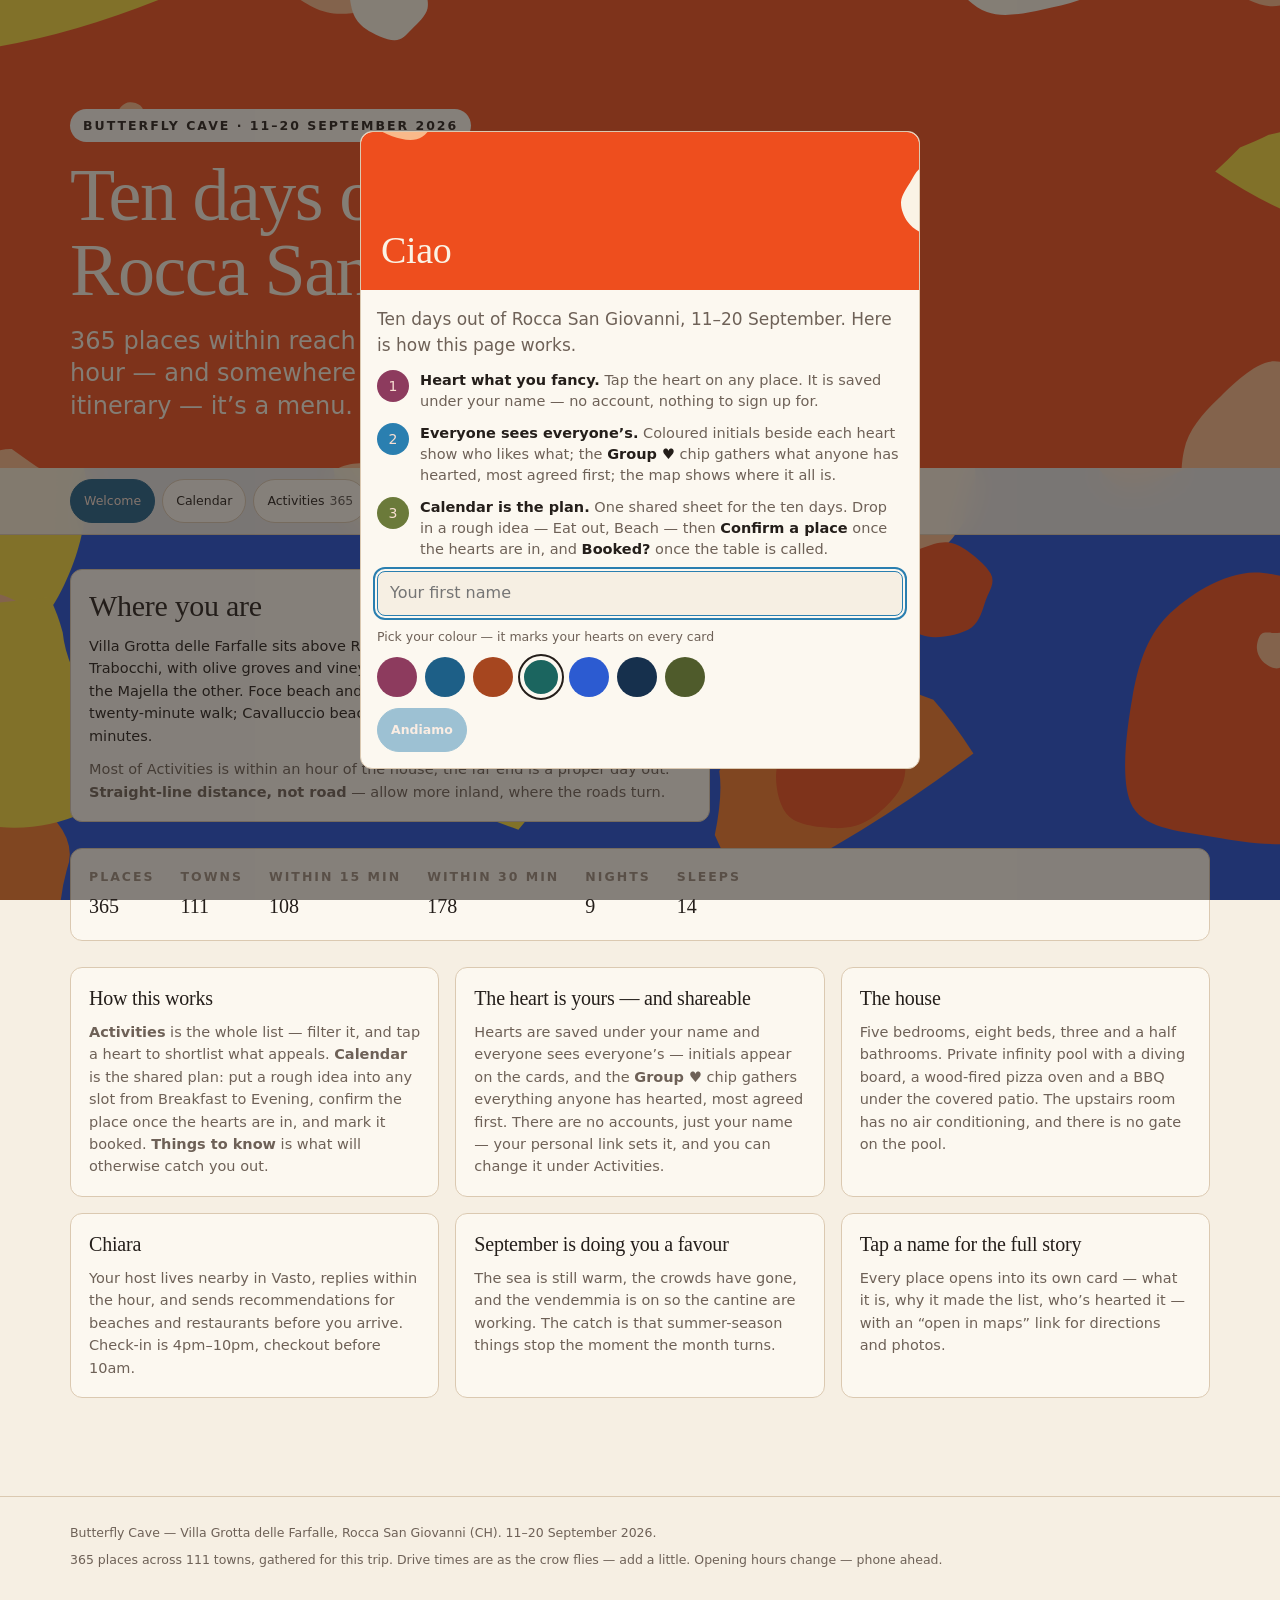
==== commit 70e38926: "Thirty-one more places from a Google sweep of every category we already cover Ran the same scan as t" ====
--- a/index.html
+++ b/index.html
@@ -7,7 +7,7 @@
 <link rel="preconnect" href="https://tile.openstreetmap.org">
 <link rel="preconnect" href="https://abruzzo-picks.mattnorthin.workers.dev">
 <title>Ten days out of Rocca San Giovanni</title>
-<meta name="description" content="Everything within reach of Butterfly Cave, 11-20 September 2026. 334 places, 107 towns.">
+<meta name="description" content="Everything within reach of Butterfly Cave, 11-20 September 2026. 365 places, 111 towns.">
 <style>
 /* Butterfly Cave design system  tokens inlined from the design project.
    Two background tones. No gradients. No shadows. Spacing is gap only. */
@@ -548,7 +548,7 @@
   <div class="hero-in">
     <p class="hero-pill">Butterfly Cave &#xb7; 11&#x2013;20 September 2026</p>
     <h1>Ten days out of Rocca San Giovanni</h1>
-    <p class="hero-lead">334 places within reach of the house &#x2014; most under an hour &#x2014; and somewhere to put them.
+    <p class="hero-lead">365 places within reach of the house &#x2014; most under an hour &#x2014; and somewhere to put them.
     Nothing here is an itinerary &#x2014; it&#x2019;s a menu.</p>
   </div>
 </header>
@@ -557,7 +557,7 @@
   <div class="tabs-in" role="tablist" aria-label="Sections">
     <button class="tab" role="tab" id="t-welcome" aria-selected="true" aria-controls="v-welcome">Welcome</button>
     <button class="tab" role="tab" id="t-calendar" aria-selected="false" aria-controls="v-calendar">Calendar<span class="c" id="c-plan" hidden></span></button>
-    <button class="tab" role="tab" id="t-activities" aria-selected="false" aria-controls="v-activities">Activities<span class="c" id="c-act">334</span></button>
+    <button class="tab" role="tab" id="t-activities" aria-selected="false" aria-controls="v-activities">Activities<span class="c" id="c-act">365</span></button>
     <button class="tab" role="tab" id="t-know" aria-selected="false" aria-controls="v-know">Things to know</button>
   </div>
 </nav>
@@ -577,10 +577,10 @@
     </div>
 
     <div class="facts">
-      <div class="fact"><span class="label">Places</span><span class="v">334</span></div>
-      <div class="fact"><span class="label">Towns</span><span class="v">107</span></div>
-      <div class="fact"><span class="label">Within 15 min</span><span class="v">89</span></div>
-      <div class="fact"><span class="label">Within 30 min</span><span class="v">151</span></div>
+      <div class="fact"><span class="label">Places</span><span class="v">365</span></div>
+      <div class="fact"><span class="label">Towns</span><span class="v">111</span></div>
+      <div class="fact"><span class="label">Within 15 min</span><span class="v">108</span></div>
+      <div class="fact"><span class="label">Within 30 min</span><span class="v">178</span></div>
       <div class="fact"><span class="label">Nights</span><span class="v">9</span></div>
       <div class="fact"><span class="label">Sleeps</span><span class="v">14</span></div>
     </div>
@@ -689,7 +689,7 @@
         <button class="chip" type="button" aria-pressed="false" id="area-pescara" style="--c:var(--fig)"
                 title="Pescara, Montesilvano and Francavilla &#x2014; the airport side">Pescara <em id="area-n">0</em></button>
       </div>
-      <div class="row" id="cats"><button class="chip" type="button" aria-pressed="false" data-cat="bars" style="--c:#455CEC"><span class="dot"></span>Bars &amp; music <em>14</em></button><button class="chip" type="button" aria-pressed="false" data-cat="beachbar" style="--c:#17778C"><span class="dot"></span>Beach bars <em>18</em></button><button class="chip" type="button" aria-pressed="false" data-cat="food" style="--c:#D2220B"><span class="dot"></span>Restaurants <em>32</em></button><button class="chip" type="button" aria-pressed="false" data-cat="gelato" style="--c:#CE1F67"><span class="dot"></span>Gelato <em>6</em></button><button class="chip" type="button" aria-pressed="false" data-cat="larder" style="--c:#607226"><span class="dot"></span>Provisions <em>17</em></button><button class="chip" type="button" aria-pressed="false" data-cat="pizza" style="--c:#D90C0C"><span class="dot"></span>Pizza <em>15</em></button><button class="chip" type="button" aria-pressed="false" data-cat="trabocchi" style="--c:#A65708"><span class="dot"></span>Trabocchi <em>20</em></button><button class="chip" type="button" aria-pressed="false" data-cat="distill" style="--c:#B64369"><span class="dot"></span>Distilleries <em>14</em></button><button class="chip" type="button" aria-pressed="false" data-cat="wine" style="--c:#CF176D"><span class="dot"></span>Wineries <em>44</em></button><button class="chip" type="button" aria-pressed="false" data-cat="adrenaline" style="--c:#B74900"><span class="dot"></span>Adrenaline <em>8</em></button><button class="chip" type="button" aria-pressed="false" data-cat="beach" style="--c:#257774"><span class="dot"></span>Sea &amp; water <em>14</em></button><button class="chip" type="button" aria-pressed="false" data-cat="bikes" style="--c:#297A51"><span class="dot"></span>Bikes <em>9</em></button><button class="chip" type="button" aria-pressed="false" data-cat="handson" style="--c:#A140BC"><span class="dot"></span>Hands-on <em>9</em></button><button class="chip" type="button" aria-pressed="false" data-cat="makers" style="--c:#85690D"><span class="dot"></span>Makers <em>18</em></button><button class="chip" type="button" aria-pressed="false" data-cat="rainy" style="--c:#216FBA"><span class="dot"></span>Spa &amp; rainy day <em>10</em></button><button class="chip" type="button" aria-pressed="false" data-cat="ruins" style="--c:#8A643F"><span class="dot"></span>Walks &amp; ruins <em>26</em></button><button class="chip" type="button" aria-pressed="false" data-cat="shops" style="--c:#337A33"><span class="dot"></span>Secondhand <em>16</em></button><button class="chip" type="button" aria-pressed="false" data-cat="sights" style="--c:#B04F36"><span class="dot"></span>Sights <em>16</em></button><button class="chip" type="button" aria-pressed="false" data-cat="trips" style="--c:#DA0033"><span class="dot"></span>Big days out <em>12</em></button><button class="chip" type="button" aria-pressed="false" data-cat="weird" style="--c:#8D42E2"><span class="dot"></span>Weird <em>12</em></button></div>
+      <div class="row" id="cats"><button class="chip" type="button" aria-pressed="false" data-cat="bars" style="--c:#455CEC"><span class="dot"></span>Bars &amp; music <em>17</em></button><button class="chip" type="button" aria-pressed="false" data-cat="beachbar" style="--c:#17778C"><span class="dot"></span>Beach bars <em>20</em></button><button class="chip" type="button" aria-pressed="false" data-cat="food" style="--c:#D2220B"><span class="dot"></span>Restaurants <em>44</em></button><button class="chip" type="button" aria-pressed="false" data-cat="gelato" style="--c:#CE1F67"><span class="dot"></span>Gelato <em>8</em></button><button class="chip" type="button" aria-pressed="false" data-cat="larder" style="--c:#607226"><span class="dot"></span>Provisions <em>20</em></button><button class="chip" type="button" aria-pressed="false" data-cat="pizza" style="--c:#D90C0C"><span class="dot"></span>Pizza <em>17</em></button><button class="chip" type="button" aria-pressed="false" data-cat="trabocchi" style="--c:#A65708"><span class="dot"></span>Trabocchi <em>21</em></button><button class="chip" type="button" aria-pressed="false" data-cat="distill" style="--c:#B64369"><span class="dot"></span>Distilleries <em>14</em></button><button class="chip" type="button" aria-pressed="false" data-cat="wine" style="--c:#CF176D"><span class="dot"></span>Wineries <em>44</em></button><button class="chip" type="button" aria-pressed="false" data-cat="adrenaline" style="--c:#B74900"><span class="dot"></span>Adrenaline <em>9</em></button><button class="chip" type="button" aria-pressed="false" data-cat="beach" style="--c:#257774"><span class="dot"></span>Sea &amp; water <em>14</em></button><button class="chip" type="button" aria-pressed="false" data-cat="bikes" style="--c:#297A51"><span class="dot"></span>Bikes <em>9</em></button><button class="chip" type="button" aria-pressed="false" data-cat="handson" style="--c:#A140BC"><span class="dot"></span>Hands-on <em>10</em></button><button class="chip" type="button" aria-pressed="false" data-cat="makers" style="--c:#85690D"><span class="dot"></span>Makers <em>18</em></button><button class="chip" type="button" aria-pressed="false" data-cat="rainy" style="--c:#216FBA"><span class="dot"></span>Spa &amp; rainy day <em>11</em></button><button class="chip" type="button" aria-pressed="false" data-cat="ruins" style="--c:#8A643F"><span class="dot"></span>Walks &amp; ruins <em>26</em></button><button class="chip" type="button" aria-pressed="false" data-cat="shops" style="--c:#337A33"><span class="dot"></span>Secondhand <em>16</em></button><button class="chip" type="button" aria-pressed="false" data-cat="sights" style="--c:#B04F36"><span class="dot"></span>Sights <em>19</em></button><button class="chip" type="button" aria-pressed="false" data-cat="trips" style="--c:#DA0033"><span class="dot"></span>Big days out <em>12</em></button><button class="chip" type="button" aria-pressed="false" data-cat="weird" style="--c:#8D42E2"><span class="dot"></span>Weird <em>12</em></button></div>
       <p class="count" role="status"><span id="count-text"></span><button class="clear" id="clear" hidden>Clear filters</button></p>
       <div class="share">
         <button class="chip" type="button" id="me-chip" style="--c:var(--fig)">Who&#x2019;s hearting?</button>
@@ -712,7 +712,7 @@
       <div class="cards" id="grid-house"></div>
     </section>
     <section class="group" id="sec-eat">
-      <p class="grouppill" role="heading" aria-level="2">Eat &amp; drink <span class="n" id="n-eat">122</span></p>
+      <p class="grouppill" role="heading" aria-level="2">Eat &amp; drink <span class="n" id="n-eat">147</span></p>
       <div class="cards" id="grid-eat"></div>
     </section>
     <section class="group" id="sec-cellar">
@@ -720,7 +720,7 @@
       <div class="cards" id="grid-cellar"></div>
     </section>
     <section class="group" id="sec-do">
-      <p class="grouppill" role="heading" aria-level="2">Out and about <span class="n" id="n-do">150</span></p>
+      <p class="grouppill" role="heading" aria-level="2">Out and about <span class="n" id="n-do">156</span></p>
       <div class="cards" id="grid-do"></div>
     </section>
     <p class="empty" id="empty" hidden>Nothing matches that. Try clearing a filter.</p>
@@ -938,7 +938,7 @@
 <footer>
   <div class="in">
     <p>Butterfly Cave &#x2014; Villa Grotta delle Farfalle, Rocca San Giovanni (CH). 11&#x2013;20 September 2026.</p>
-    <p>334 places across 107 towns, gathered for this trip. Drive times are as the crow
+    <p>365 places across 111 towns, gathered for this trip. Drive times are as the crow
     flies &#x2014; add a little. Opening hours change &#x2014; phone ahead.</p>
   </div>
 </footer>
@@ -1193,7 +1193,7 @@
 
 </script>
 <script>
-var PLACES = [{"id":"sleeping-in","name":"Sleeping in","town":"Butterfly Cave","cat":"house","catLabel":"At the house","mins":0,"desc":"Vero's request, and the most under-booked activity on the list. Ten days is long enough that two of them should start at eleven. Put it in the Calendar like anything else \u2014 a morning with this in it is a morning nobody can fill with a drive.","flag":"Vero's idea","website":null,"mapUrl":"https://www.google.com/maps/search/?api=1&query=Rocca+San+Giovanni+CH%2C+Italy","lat":null,"lon":null,"geo":"none","added":"2026-08-29","group":"house","fill":"#2D7390"},{"id":"laying-by-the-pool","name":"Laying by the pool","town":"Butterfly Cave","cat":"house","catLabel":"At the house","mins":0,"desc":"Also Vero's, and the reason the villa has a pool. Book a whole day of it in the Calendar so it survives contact with everyone else's plans \u2014 the middle Sunday, the 13th, is the obvious candidate with the shops shut anyway.","flag":"Vero's idea","website":null,"mapUrl":"https://www.google.com/maps/search/?api=1&query=Rocca+San+Giovanni+CH%2C+Italy","lat":null,"lon":null,"geo":"none","added":"2026-08-29","group":"house","fill":"#2D7390"},{"id":"long-lunch-on-the-terrace","name":"A long lunch on the terrace","town":"Butterfly Cave","cat":"house","catLabel":"At the house","mins":0,"desc":"What the Provisions list is for: the Lanciano market, Macelleria Caporale, a wheel of pecorino from Pecora Matta, and nobody drives. Cheaper than any restaurant on this site and usually the meal people remember.","flag":null,"website":null,"mapUrl":"https://www.google.com/maps/search/?api=1&query=Rocca+San+Giovanni+CH%2C+Italy","lat":null,"lon":null,"geo":"none","added":"2026-08-29","group":"house","fill":"#2D7390"},{"id":"pinsa-making-with-vero","name":"Neapolitan-fusion pinsa making with Vero","town":"Butterfly Cave","cat":"house","catLabel":"At the house","mins":0,"desc":"The pinsa is Roman and Naples has strong views about fusion, so this is strictly a house-rules event: dough proved by the pool, stretched on the terrace, toppings from whatever the market run brought back. Chef Vero will quote hydration percentages with total confidence. Nobody calls it \u201cbasically pizza\u201d \u2014 not within 200 km of Naples, and never to the chef.","flag":"Vero\u2019s masterclass","website":null,"mapUrl":"https://www.google.com/maps/search/?api=1&query=Rocca+San+Giovanni+CH%2C+Italy","lat":null,"lon":null,"geo":"none","added":"2026-08-31","group":"house","fill":"#2D7390"},{"id":"trabocco-sasso-della-cajana","name":"Trabocco Sasso della Cajana","town":"Vallev\u00f2","cat":"trabocchi","catLabel":"Trabocchi","mins":5,"desc":"Your nearest trabocco restaurant, right on the Via Verde so you can cycle to it \u2014 genuinely family-run, rebuilt 2005. Fixed seafood menu \u2014 sea antipasti, homemade pasta, frittura di paranza. Unusually it does lunch as well as dinner: 12:30\u201315:30 and 19:45\u201322:30 daily. Reservation mandatory, +39 347 913 5043. (Or arrive by kayak \u2014 see the paddle-up aperitivo tile.)","flag":null,"website":"https://www.sassodellacajana.it/","mapUrl":"https://www.google.com/maps/search/?api=1&query=Trabocco+Sasso+della+Cajana%2C+Contrada+Vallevo+64%2C+Rocca+San+Giovanni+CH%2C+Italy","lat":42.28866,"lon":14.47579,"geo":"exact","added":null,"google":{"rating":4.7,"reviews":1192,"price":"\u20ac\u20ac\u20ac","phone":"347 913 5043","hours":["Monday: 7:30\u2009\u2013\u200911:00\u202fPM","Tuesday: 12:30\u2009\u2013\u20093:30\u202fPM","Wednesday: 12:30\u2009\u2013\u20093:30\u202fPM, 7:30\u2009\u2013\u200911:00\u202fPM","Thursday: 12:30\u2009\u2013\u20093:30\u202fPM, 7:30\u2009\u2013\u200911:30\u202fPM","Friday: 12:30\u2009\u2013\u20093:00\u202fPM, 7:30\u2009\u2013\u200911:00\u202fPM","Saturday: 1:00\u2009\u2013\u20093:00\u202fPM, 7:30\u2009\u2013\u200911:00\u202fPM","Sunday: 1:00\u2009\u2013\u20093:00\u202fPM"],"pulled":"2026-09-12"},"group":"eat","fill":"#A65708"},{"id":"trabocco-punta-isolata","name":"Trabocco Punta Isolata","town":"Vallev\u00f2","cat":"trabocchi","catLabel":"Trabocchi","mins":5,"desc":"Classic fixed fish menu with Abruzzese pairings, in one of the prettier settings in the Vallev\u00f2 cove.","flag":null,"website":"https://www.traboccopuntaisolata.com/","mapUrl":"https://www.google.com/maps/search/?api=1&query=Trabocco+Punta+Isolata%2C+Contrada+Vallevo%2C+Rocca+San+Giovanni+CH%2C+Italy","lat":42.28866,"lon":14.47579,"geo":"exact","added":null,"google":{"rating":4.6,"reviews":2804,"price":"\u20ac\u20ac\u20ac\u20ac","phone":"339 581 1338","hours":["Monday: 1:00\u2009\u2013\u20092:30\u202fPM, 8:00\u2009\u2013\u200910:00\u202fPM","Tuesday: 1:00\u2009\u2013\u20092:30\u202fPM, 8:00\u2009\u2013\u200910:00\u202fPM","Wednesday: 1:00\u2009\u2013\u20092:30\u202fPM, 8:00\u2009\u2013\u200910:00\u202fPM","Thursday: 1:00\u2009\u2013\u20092:30\u202fPM, 8:00\u2009\u2013\u200910:00\u202fPM","Friday: 1:00\u2009\u2013\u20092:30\u202fPM, 8:00\u2009\u2013\u200910:00\u202fPM","Saturday: 1:00\u2009\u2013\u20092:30\u202fPM, 8:00\u2009\u2013\u200910:00\u202fPM","Sunday: 1:00\u2009\u2013\u20092:30\u202fPM, 8:00\u2009\u2013\u200910:00\u202fPM"],"pulled":"2026-09-12"},"group":"eat","fill":"#A65708"},{"id":"pizzeria-il-coccodrillo-forno-zulli","name":"Pizzeria il Coccodrillo / Forno Zulli","town":"Rocca San Giovanni","cat":"pizza","catLabel":"Pizza","mins":5,"desc":"Your local, up in the borgo. Wood-fired, stone-ground type 1 flour, natural starter, 70\u2013150 hour fermentation; in the Gambero Rosso pizza guide since 2020. The \u201cCoccodrillo\u201d itself is a metre-long filled pizza-bread with mortadella, invented here. Gluten-free dough too. Tue\u2013Sun 19:00\u201323:00, closed Monday.","flag":"Nearest","website":"https://pizzeriailcoccodrillo.it","mapUrl":"https://www.google.com/maps/search/?api=1&query=Pizzeria+il+Coccodrillo+%2F+Forno+Zulli%2C+Via+Mazzini+12%2C+Rocca+San+Giovanni+CH%2C+Italy","lat":42.24936,"lon":14.46377,"geo":"exact","added":null,"google":{"rating":4.5,"reviews":1290,"price":"\u20ac\u20ac","phone":"335 878 7409","hours":["Monday: Closed","Tuesday: 7:00\u2009\u2013\u200911:00\u202fPM","Wednesday: 7:00\u2009\u2013\u200911:00\u202fPM","Thursday: 7:00\u2009\u2013\u200911:00\u202fPM","Friday: 7:00\u2009\u2013\u200911:00\u202fPM","Saturday: 7:00\u2009\u2013\u200911:00\u202fPM","Sunday: 7:00\u2009\u2013\u200911:00\u202fPM"],"pulled":"2026-09-12"},"group":"eat","fill":"#D90C0C"},{"id":"gelateria-le-veri","name":"Gelateria Le Ver\u00ec","town":"Vallev\u00f2","cat":"gelato","catLabel":"Gelato","mins":5,"desc":"Right on the Via Verde at the harbour, wedged between the Punta Tufano and Valle Grotte trabocchi \u2014 so you can cycle to it. A gelateria-yogurteria run by Ermanno Ver\u00ec; the fruit gelato is the one to get, made with the citrus grown along this coast. Your default cone, and the only walk/cycle option.","flag":"Nearest","website":null,"mapUrl":"https://www.google.com/maps/search/?api=1&query=Gelateria+Le+Ver%C3%AC%2C+Vallev%C3%B2%2C+Rocca+San+Giovanni+CH%2C+Italy","lat":42.28714,"lon":14.47952,"geo":"town","added":null,"google":{"rating":4.7,"reviews":82,"hours":["Monday: 9:00\u202fAM\u2009\u2013\u20098:00\u202fPM","Tuesday: 9:00\u202fAM\u2009\u2013\u20098:00\u202fPM","Wednesday: 9:00\u202fAM\u2009\u2013\u20098:00\u202fPM","Thursday: 9:00\u202fAM\u2009\u2013\u20098:00\u202fPM","Friday: 9:00\u202fAM\u2009\u2013\u20098:00\u202fPM","Saturday: 9:00\u202fAM\u2009\u2013\u200911:00\u202fPM","Sunday: 9:00\u202fAM\u2009\u2013\u200911:00\u202fPM"],"pulled":"2026-09-12"},"group":"eat","fill":"#CE1F67"},{"id":"fritteria-stasera-pago-io","name":"Fritteria Stasera Pago Io","town":"Vallev\u00f2","cat":"food","catLabel":"Restaurants","mins":5,"desc":"The fried-fish canteen in the Vallev\u00f2 cove, on the Via Verde so you can cycle to it. Self-service: choose at the counter, pay, wait for your tray. Every portion about \u20ac5, frittura di paranza the thing to get. Daily 12\u201315 and 18\u201322 since 2001. Nobody comes for the d\u00e9cor. +39 0872 609236.","flag":"Cheap fried fish","website":"https://www.facebook.com/stasera.pagoio/","mapUrl":"https://www.google.com/maps/search/?api=1&query=Fritteria+Stasera+Pago+Io%2C+Contrada+Vallev%C3%B2+201%2C+Rocca+San+Giovanni+CH%2C+Italy","lat":42.28866,"lon":14.47579,"geo":"exact","added":null,"google":{"rating":4.1,"reviews":1627,"price":"\u20ac\u20ac","phone":"0872 609236","hours":["Monday: Closed","Tuesday: Closed","Wednesday: Closed","Thursday: Closed","Friday: 11:30\u202fAM\u2009\u2013\u20093:00\u202fPM, 5:30\u2009\u2013\u200910:00\u202fPM","Saturday: 11:30\u202fAM\u2009\u2013\u20093:00\u202fPM, 5:30\u2009\u2013\u200910:00\u202fPM","Sunday: 11:30\u202fAM\u2009\u2013\u20093:00\u202fPM, 5:30\u2009\u2013\u200910:00\u202fPM"],"pulled":"2026-09-12"},"group":"eat","fill":"#D2220B"},{"id":"trattoria-aida","name":"Trattoria Aida","town":"Vallev\u00f2","cat":"food","catLabel":"Eating","mins":5,"desc":"Matt found it on foot, day two. A small family trattoria on the SS16 right beside the Via Verde in the Vallev\u00f2 cove, tables looking over the Adriatic. Abruzzese cooking with a Roman accent and a bit of licence taken, quiet and intimate, honest prices. No website and no published hours, so ring: 328 848 4668. Same five minutes as the fritteria and Le Ver\u00ec \u2014 the sit-down alternative to a tray of fried fish.","flag":"Matt's find","website":null,"mapUrl":"https://www.google.com/maps/search/?api=1&query=Trattoria+Aida%2C+Contrada+Vallev%C3%B2+75%2C+Rocca+San+Giovanni+CH%2C+Italy","lat":42.28866,"lon":14.47579,"geo":"town","added":null,"google":{"rating":4.9,"reviews":161,"price":"\u20ac\u20ac","phone":"0872 609249","hours":["Monday: 12:30\u2009\u2013\u20093:00\u202fPM","Tuesday: Closed","Wednesday: Closed","Thursday: 7:45\u2009\u2013\u200910:00\u202fPM","Friday: 12:30\u2009\u2013\u20092:30\u202fPM, 7:45\u2009\u2013\u200910:00\u202fPM","Saturday: 12:30\u2009\u2013\u20092:30\u202fPM, 7:45\u2009\u2013\u200910:00\u202fPM","Sunday: 12:30\u2009\u2013\u20093:00\u202fPM"],"pulled":"2026-09-12"},"group":"eat","fill":"#D2220B"},{"id":"punta-isolata-a-riva","name":"Punta Isolata a Riva","town":"Rocca San Giovanni","cat":"beachbar","catLabel":"Beach bars","mins":5,"desc":"A tiny wine-and-spritz bar on the cycle path at Vallev\u00f2, directly opposite Trabocco Punta Isolata \u2014 coffee in the morning, cocktails at sunset, with the trabocco framed on the water below. Run by the trabocco's own crew, five minutes from the house. Ring 339 581 1338 to check evening hours.","flag":"5 min from the house","website":"https://www.facebook.com/puntaisolatariva/","mapUrl":"https://www.google.com/maps/search/?api=1&query=Punta%20Isolata%20a%20Riva%2C%20Contrada%20Vallev%C3%B2%2C%20Via%20Verde%2C%2066020%20Rocca%20San%20Giovanni%20CH%2C%20Italy","lat":42.282,"lon":14.4883,"geo":"exact","added":"2026-08-31","google":{"rating":4.5,"reviews":177,"price":"\u20ac\u20ac","phone":"339 581 1338","hours":["Monday: 9:00\u202fAM\u2009\u2013\u200912:00\u202fAM","Tuesday: 9:00\u202fAM\u2009\u2013\u200912:00\u202fAM","Wednesday: 9:00\u202fAM\u2009\u2013\u200912:00\u202fAM","Thursday: 9:00\u202fAM\u2009\u2013\u200912:00\u202fAM","Friday: 9:00\u202fAM\u2009\u2013\u200912:00\u202fAM","Saturday: 9:00\u202fAM\u2009\u2013\u200912:00\u202fAM","Sunday: 9:00\u202fAM\u2009\u2013\u200912:00\u202fAM"],"pulled":"2026-09-12"},"group":"eat","fill":"#17778C"},{"id":"eurospin-rocca-san-giovanni","name":"Eurospin Rocca San Giovanni","town":"Rocca San Giovanni","cat":"larder","catLabel":"Provisions","mins":5,"desc":"Nearest supermarket to the house, five minutes away by the A14 Lanciano exit. Lidl-style discounter: water, beer, breakfast things, crisps, loo roll, ice \u2014 the boring cheap stuff, which is what runs out. Not a deli or a wine stop. Mon\u2013Sat 8:30\u201320:30, shorter hours on Sunday.","flag":"5 min \u2014 cheap basics","website":"https://www.eurospin.it/punti-vendita/rocca-s-giovanni/","mapUrl":"https://www.google.com/maps/search/?api=1&query=Eurospin%20Rocca%20San%20Giovanni%2C%20Contrada%20Santa%20Calcagna%2097%2C%2066020%20Rocca%20San%20Giovanni%20CH%2C%20Italy","lat":42.2682,"lon":14.43401,"geo":"exact","added":"2026-09-10","google":{"rating":4.2,"reviews":732,"phone":"045 786 2000","hours":["Monday: 8:00\u202fAM\u2009\u2013\u20099:00\u202fPM","Tuesday: 8:00\u202fAM\u2009\u2013\u20099:00\u202fPM","Wednesday: 8:00\u202fAM\u2009\u2013\u20099:00\u202fPM","Thursday: 8:00\u202fAM\u2009\u2013\u20099:00\u202fPM","Friday: 8:00\u202fAM\u2009\u2013\u20099:00\u202fPM","Saturday: 8:00\u202fAM\u2009\u2013\u20099:00\u202fPM","Sunday: 8:00\u202fAM\u2009\u2013\u20098:30\u202fPM"],"pulled":"2026-09-12"},"group":"eat","fill":"#607226"},{"id":"trabocco-punta-tufano","name":"Trabocco Punta Tufano","town":"Vallev\u00f2","cat":"trabocchi","catLabel":"Trabocchi","mins":6,"desc":"April\u2013October, famous brodetto \u2014 but its own site says dining is exclusively for organised groups and agencies. A couple must phone Rinaldo (333 4436831) and hope. The back door: its documentation centre runs guided visits with live fishing demonstrations from ~\u20ac4\u20135 a head \u2014 the cheapest way on the coast to see the nets actually worked.","flag":"See the nets worked","website":"https://www.traboccopuntatufano.eu/","mapUrl":"https://www.google.com/maps/search/?api=1&query=Trabocco+Punta+Tufano%2C+Contrada+Vallevo+78%2C+Rocca+San+Giovanni+CH%2C+Italy","lat":42.28866,"lon":14.47579,"geo":"exact","added":null,"google":{"rating":4.6,"reviews":693,"price":"\u20ac\u20ac\u20ac","phone":"333 443 6831","pulled":"2026-09-12"},"group":"eat","fill":"#A65708"},{"id":"trabocco-punta-torre","name":"Trabocco Punta Torre","town":"Piane Favaro","cat":"trabocchi","catLabel":"Trabocchi","mins":6,"desc":"Not a restaurant \u2014 one of the last left as a working fishing machine. The caretaker often lets people on and explains the nets. Free.","flag":null,"website":null,"mapUrl":"https://www.google.com/maps/search/?api=1&query=Trabocco+Punta+Torre%2C+Rocca+San+Giovanni+CH%2C+Italy","lat":42.27364,"lon":14.50006,"geo":"exact","added":null,"google":{"rating":4.6,"reviews":394,"pulled":"2026-09-12"},"group":"eat","fill":"#A65708"},{"id":"trabocco-punta-cavalluccio","name":"Trabocco Punta Cavalluccio","town":"Piane Favaro","cat":"trabocchi","catLabel":"Trabocchi","mins":6,"desc":"Family Ver\u00ec, daily April\u2013October. Tasting menu around \u20ac70, sixty-odd wines. Can be hired in esclusiva for a private evening \u2014 the private-group option among the classics.","flag":"Private hire possible","website":"https://www.traboccopuntacavalluccio.it/en/","mapUrl":"https://www.google.com/maps/search/?api=1&query=Trabocco+Punta+Cavalluccio%2C+Contrada+Piane+Favaro+267%2C+Rocca+San+Giovanni+CH%2C+Italy","lat":42.26913,"lon":14.50353,"geo":"name","added":null,"google":{"rating":4.6,"reviews":3432,"price":"\u20ac\u20ac\u20ac\u20ac","phone":"338 598 0985","hours":["Monday: Closed","Tuesday: 12:30\u2009\u2013\u20092:00\u202fPM, 8:00\u2009\u2013\u20099:30\u202fPM","Wednesday: 12:30\u2009\u2013\u20092:00\u202fPM, 8:00\u2009\u2013\u20099:30\u202fPM","Thursday: 12:30\u2009\u2013\u20092:00\u202fPM, 8:00\u2009\u2013\u20099:30\u202fPM","Friday: 12:30\u2009\u2013\u20092:00\u202fPM, 8:00\u2009\u2013\u20099:30\u202fPM","Saturday: 12:30\u2009\u2013\u20092:00\u202fPM, 8:00\u2009\u2013\u20099:30\u202fPM","Sunday: 12:30\u2009\u2013\u20092:00\u202fPM, 8:00\u2009\u2013\u20099:30\u202fPM"],"pulled":"2026-09-12"},"group":"eat","fill":"#A65708"},{"id":"trabocco-punta-punciosa","name":"Trabocco Punta Punciosa","town":"Rocca San Giovanni","cat":"trabocchi","catLabel":"Trabocchi","mins":6,"desc":"Quieter and scruffier-charming than its neighbour. Around \u20ac65. Fried pizza with mussel sauce is the signature.","flag":null,"website":"https://www.traboccopuntapunciosa.it/","mapUrl":"https://www.google.com/maps/search/?api=1&query=Trabocco+Punta+Punciosa%2C+Contrada+Cavalluccio%2C+Rocca+San+Giovanni+CH%2C+Italy","lat":42.27405,"lon":14.48619,"geo":"exact","added":null,"google":{"rating":4.3,"reviews":796,"price":"\u20ac\u20ac\u20ac\u20ac","phone":"377 384 7417","hours":["Monday: Open 24 hours","Tuesday: Open 24 hours","Wednesday: Open 24 hours","Thursday: Open 24 hours","Friday: Open 24 hours","Saturday: Open 24 hours","Sunday: Open 24 hours"],"pulled":"2026-09-12"},"group":"eat","fill":"#A65708"},{"id":"pescheria-l-ancora","name":"Pescheria L'Ancora","town":"Fossacesia Marina","cat":"larder","catLabel":"Provisions","mins":6,"desc":"Fishmonger with a kitchen, next to the Deco. Fritto misto, seppie e piselli, baccal\u00e0 e patate, stuffed calamari, insalata di mare \u2014 ring ahead and collect it hot at a set time for supper by the pool. Tue\u2013Sat 8\u201313 and 16:30\u201320:30, closed Sunday and Monday. 4.5 on Google. +39 0872 608134.","flag":"Takeaway \u2014 closed Sun & Mon","website":"https://www.facebook.com/pescherialancora/","mapUrl":"https://www.google.com/maps/search/?api=1&query=Pescheria+L%27Ancora%2C+Via+Marina+50%2C+Fossacesia+CH%2C+Italy","lat":42.24778,"lon":14.48447,"geo":"exact","added":null,"google":{"rating":4.5,"reviews":165,"phone":"0872 608134","hours":["Monday: Closed","Tuesday: 8:30\u202fAM\u2009\u2013\u20091:30\u202fPM, 4:30\u2009\u2013\u20098:15\u202fPM","Wednesday: 8:30\u202fAM\u2009\u2013\u20091:30\u202fPM, 4:30\u2009\u2013\u20098:15\u202fPM","Thursday: 8:30\u202fAM\u2009\u2013\u20091:30\u202fPM, 4:30\u2009\u2013\u20098:15\u202fPM","Friday: 8:30\u202fAM\u2009\u2013\u20091:30\u202fPM, 4:30\u2009\u2013\u20098:15\u202fPM","Saturday: 8:30\u202fAM\u2009\u2013\u20091:30\u202fPM, 4:30\u2009\u2013\u20098:15\u202fPM","Sunday: 8:30\u202fAM\u2009\u2013\u200912:50\u202fPM"],"pulled":"2026-09-12"},"group":"eat","fill":"#607226"},{"id":"lido-il-cavalluccio","name":"Lido Il Cavalluccio","town":"Rocca San Giovanni","cat":"beachbar","catLabel":"Beach bars","mins":6,"desc":"The Al Mur\u00e8 of your own cove: family-run since 1967 on the tiny Cavalluccio beach, with the trabocco and the sea-stack framing the view. Umbrellas on the sand, a bar doing coffee, gelato and aperitifs all day, canoes and pedalos to hire, and a fish restaurant on a wooden terrace over the water. Five minutes down the hill, or a lovely ride along the Via Verde. Ring to confirm beach service late in the month: 0872 60196.","flag":"5 min from the house","website":"https://www.lidocavalluccio.it/","mapUrl":"https://www.google.com/maps/search/?api=1&query=Lido+Il+Cavalluccio%2C+Via+Piano+Favaro+280%2C+Rocca+San+Giovanni+CH%2C+Italy","lat":42.26528,"lon":14.50112,"geo":"exact","added":"2026-08-31","google":{"rating":4.3,"reviews":1198,"price":"\u20ac\u20ac\u20ac","phone":"0872 60196","hours":["Monday: 12:00\u2009\u2013\u20093:00\u202fPM, 8:00\u2009\u2013\u200910:30\u202fPM","Tuesday: 12:00\u2009\u2013\u20093:00\u202fPM, 8:00\u2009\u2013\u200910:30\u202fPM","Wednesday: 12:00\u2009\u2013\u20093:00\u202fPM, 8:00\u2009\u2013\u200910:30\u202fPM","Thursday: 12:00\u2009\u2013\u20093:00\u202fPM, 8:00\u2009\u2013\u200910:30\u202fPM","Friday: 12:00\u2009\u2013\u20093:00\u202fPM, 8:00\u2009\u2013\u200910:30\u202fPM","Saturday: 12:00\u2009\u2013\u20093:00\u202fPM, 8:00\u2009\u2013\u200910:30\u202fPM","Sunday: 12:00\u2009\u2013\u20093:00\u202fPM, 8:00\u2009\u2013\u200910:30\u202fPM"],"pulled":"2026-09-12"},"group":"eat","fill":"#17778C"},{"id":"lido-la-foce","name":"Lido La Foce","town":"Rocca San Giovanni","cat":"beachbar","catLabel":"Beach bars","mins":6,"desc":"The Ver\u00ec family's easy-going bar, self-service and wood-fired pizzeria on La Foce, the long pebble beach below the village \u2014 two steps from the Via Verde, good for a coffee mid-ride or a low-key pizza evening with the sea in front. The beach stays wild; this is a lido without the ranks of umbrellas. Beach service can thin after early September \u2014 WhatsApp first: 335 658 6075.","flag":null,"website":"https://www.facebook.com/lidolafocecostadeitrabocchi/","mapUrl":"https://www.google.com/maps/search/?api=1&query=Lido+La+Foce%2C+Contrada+Foce+1%2C+Rocca+San+Giovanni+CH%2C+Italy","lat":42.27687,"lon":14.49272,"geo":"exact","added":"2026-08-31","google":{"rating":4.2,"reviews":66,"price":"\u20ac\u20ac","phone":"0872 470223","hours":["Monday: Open 24 hours","Tuesday: Open 24 hours","Wednesday: Open 24 hours","Thursday: Open 24 hours","Friday: Open 24 hours","Saturday: Open 24 hours","Sunday: Open 24 hours"],"pulled":"2026-09-12"},"group":"eat","fill":"#17778C"},{"id":"da-masino","name":"Da Masino","town":"Rocca San Giovanni","cat":"beachbar","catLabel":"Beach bars","mins":6,"desc":"Laid-back bar-bistrot on the Via Verde at Cavalluccio \u2014 poke bowls, gelato, cocktails, and Sunday DJ sets as the sun goes down. Open every day, all year, and close enough to wander home from. A different crowd from the lido next door: less umbrella rows, more lingering. Ring 338 598 0985.","flag":"Open year-round","website":"https://www.facebook.com/DaMasino","mapUrl":"https://www.google.com/maps/search/?api=1&query=Da%20Masino%2C%20SS16%20Adriatica%2C%20Contrada%20Cavalluccio%2C%2066020%20Rocca%20San%20Giovanni%20CH%2C%20Italy","lat":42.2672,"lon":14.5013,"geo":"exact","added":"2026-08-31","google":{"rating":4.5,"reviews":1532,"price":"\u20ac\u20ac","phone":"338 598 0985","hours":["Monday: 7:00\u202fAM\u2009\u2013\u20093:00\u202fAM","Tuesday: 7:00\u202fAM\u2009\u2013\u20093:00\u202fAM","Wednesday: 7:00\u202fAM\u2009\u2013\u20093:00\u202fAM","Thursday: 7:00\u202fAM\u2009\u2013\u20093:00\u202fAM","Friday: 7:00\u202fAM\u2009\u2013\u20093:00\u202fAM","Saturday: 7:00\u202fAM\u2009\u2013\u20093:00\u202fAM","Sunday: 7:00\u202fAM\u2009\u2013\u20093:00\u202fAM"],"pulled":"2026-09-12"},"group":"eat","fill":"#17778C"},{"id":"macelleria-griglieria-mancini","name":"Macelleria Griglieria Mancini","town":"Marina di San Vito","cat":"larder","catLabel":"Provisions","mins":7,"desc":"Butcher\u2019s counter by day, \u201cfornello\u201d grill at night \u2014 they cook what you pick from the case. Arrosticini and local lamb, seven minutes away. Closed Tuesdays. Directories now list 393 7662888.","flag":null,"website":null,"mapUrl":"https://www.google.com/maps/search/?api=1&query=Macelleria+Griglieria+Mancini%2C+Via+Frentana+17%2C+San+Vito+Chietino+CH%2C+Italy","lat":42.30758,"lon":14.44438,"geo":"exact","added":null,"google":{"rating":4.3,"reviews":313,"price":"\u20ac\u20ac","phone":"393 766 2888","hours":["Monday: 10:00\u202fAM\u2009\u2013\u20093:00\u202fPM, 6:00\u2009\u2013\u200910:00\u202fPM","Tuesday: Closed","Wednesday: 10:00\u202fAM\u2009\u2013\u20093:00\u202fPM, 6:00\u2009\u2013\u200910:00\u202fPM","Thursday: 10:00\u202fAM\u2009\u2013\u20093:00\u202fPM, 6:00\u2009\u2013\u200910:00\u202fPM","Friday: 10:00\u202fAM\u2009\u2013\u20093:00\u202fPM, 6:00\u2009\u2013\u200910:00\u202fPM","Saturday: 10:00\u202fAM\u2009\u2013\u20093:00\u202fPM, 6:00\u2009\u2013\u200910:00\u202fPM","Sunday: 8:30\u202fAM\u2009\u2013\u20093:30\u202fPM, 6:30\u2009\u2013\u200910:15\u202fPM"],"pulled":"2026-09-12"},"group":"eat","fill":"#607226"},{"id":"trabocco-punta-rocciosa","name":"Trabocco Punta Rocciosa","town":"Fossacesia Marina","cat":"trabocchi","catLabel":"Trabocchi","mins":8,"desc":"The most gourmet of the near ones \u2014 long walkway out to the deck, fixed menu, no substitutions. 9.4/10 on TheFork across 203 reviews, about \u20ac60 a head, and the only one you can book online. It books out, so do it early.","flag":null,"website":"https://traboccopuntarocciosa.it/","mapUrl":"https://www.google.com/maps/search/?api=1&query=Trabocco+Punta+Rocciosa%2C+Via+Finocchieto+1%2C+Fossacesia+CH%2C+Italy","lat":42.25624,"lon":14.49949,"geo":"exact","added":null,"google":{"rating":4.5,"reviews":514,"price":"\u20ac\u20ac\u20ac","phone":"350 101 0801","hours":["Monday: 12:00\u2009\u2013\u20093:00\u202fPM, 7:30\u2009\u2013\u200910:30\u202fPM","Tuesday: 12:00\u2009\u2013\u20093:00\u202fPM, 7:30\u2009\u2013\u200910:30\u202fPM","Wednesday: 12:00\u2009\u2013\u20093:00\u202fPM, 7:30\u2009\u2013\u200910:30\u202fPM","Thursday: 12:00\u2009\u2013\u20093:00\u202fPM, 7:30\u2009\u2013\u200910:30\u202fPM","Friday: 12:00\u2009\u2013\u20093:00\u202fPM, 7:30\u2009\u2013\u200910:30\u202fPM","Saturday: 12:00\u2009\u2013\u20093:00\u202fPM, 7:30\u2009\u2013\u200910:30\u202fPM","Sunday: 12:00\u2009\u2013\u20093:00\u202fPM, 7:30\u2009\u2013\u200910:30\u202fPM"],"pulled":"2026-09-12"},"group":"eat","fill":"#A65708"},{"id":"trabocco-pesce-palombo","name":"Trabocco Pesce Palombo","town":"Fossacesia Marina","cat":"trabocchi","catLabel":"Trabocchi","mins":8,"desc":"Operating since 1923, the most polished plating of the Fossacesia pair. Does the local rintrocilo pasta.","flag":null,"website":"https://www.facebook.com/pescepalombo.trabocco/","mapUrl":"https://www.google.com/maps/search/?api=1&query=Trabocco+Pesce+Palombo%2C+SS16%2C+Fossacesia+Marina%2C+Fossacesia+CH%2C+Italy","lat":42.24706,"lon":14.51417,"geo":"exact","added":null,"google":{"rating":4.5,"reviews":1805,"price":"\u20ac\u20ac\u20ac","phone":"333 305 5300","hours":["Monday: 1:00\u2009\u2013\u20092:30\u202fPM, 8:00\u2009\u2013\u20099:30\u202fPM","Tuesday: 1:00\u2009\u2013\u20092:30\u202fPM, 8:00\u2009\u2013\u20099:30\u202fPM","Wednesday: 1:00\u2009\u2013\u20092:30\u202fPM, 8:00\u2009\u2013\u20099:30\u202fPM","Thursday: 1:00\u2009\u2013\u20092:30\u202fPM, 8:00\u2009\u2013\u20099:30\u202fPM","Friday: 1:00\u2009\u2013\u20092:30\u202fPM, 8:00\u2009\u2013\u20099:30\u202fPM","Saturday: 1:00\u2009\u2013\u20092:30\u202fPM, 8:00\u2009\u2013\u20099:30\u202fPM","Sunday: 1:00\u2009\u2013\u20092:30\u202fPM, 8:00\u2009\u2013\u20099:30\u202fPM"],"pulled":"2026-09-12"},"group":"eat","fill":"#A65708"},{"id":"pizzeria-piana-del-sole","name":"Pizzeria Piana del Sole","town":"Villa Scorciosa","cat":"pizza","catLabel":"Pizza","mins":8,"desc":"Unpretentious contrada pizzeria going since 2005 with a big local following. Own list of originali plus classics and focacce. 19:30\u201324:00, closed Tuesday.","flag":null,"website":"https://pianadelsole.mobly.page","mapUrl":"https://www.google.com/maps/search/?api=1&query=Pizzeria+Piana+del+Sole%2C+Contrada+Villa+Stanazzo+217%2C+Lanciano+CH%2C+Italy","lat":42.22703,"lon":14.42138,"geo":"exact","added":null,"google":{"rating":4.5,"reviews":696,"price":"\u20ac\u20ac","phone":"338 272 5846","hours":["Monday: Closed","Tuesday: Closed","Wednesday: 2:30\u202fPM\u2009\u2013\u200912:00\u202fAM","Thursday: 2:30\u202fPM\u2009\u2013\u200912:00\u202fAM","Friday: 2:30\u202fPM\u2009\u2013\u200912:00\u202fAM","Saturday: 2:30\u202fPM\u2009\u2013\u200912:00\u202fAM","Sunday: 2:30\u202fPM\u2009\u2013\u200912:00\u202fAM"],"pulled":"2026-09-12"},"group":"eat","fill":"#D90C0C"},{"id":"pizzeria-il-caminetto","name":"Pizzeria Il Caminetto","town":"Fossacesia","cat":"pizza","catLabel":"Pizza","mins":8,"desc":"Family-run, genuine wood oven, cheap and well topped. Reviewers single out the crisp base and the house coppo \u2014 pasta and shellfish baked under a pizza-dough lid. 19:00\u201324:00, closed Tuesday.","flag":null,"website":null,"mapUrl":"https://www.google.com/maps/search/?api=1&query=Pizzeria+Il+Caminetto%2C+Via+della+Marina+75%2C+Fossacesia+CH%2C+Italy","lat":42.01067,"lon":14.03588,"geo":"name","added":null,"google":{"rating":4.3,"reviews":319,"price":"\u20ac\u20ac","phone":"0872 60325","pulled":"2026-09-12"},"group":"eat","fill":"#D90C0C"},{"id":"l-arte-del-pane-ruccolo","name":"L'Arte del Pane (Ruccolo)","town":"Marina di San Vito","cat":"larder","catLabel":"Provisions","mins":8,"desc":"The only bakery on the Chieti coast in Gambero Rosso\u2019s Pane e Panettieri guide. Your daily bread stop \u2014 and the same family runs the Alta Marea pizzeria at the marina.","flag":"Daily bread","website":"https://www.facebook.com/lartedelpanesnc","mapUrl":"https://www.google.com/maps/search/?api=1&query=L%27Arte+del+Pane+%28Ruccolo%29%2C+Via+N.+Sauro+31%2C+San+Vito+Chietino+CH%2C+Italy","lat":42.30836,"lon":14.4453,"geo":"town","added":null,"google":{"rating":4.7,"reviews":30,"price":"\u20ac","hours":["Monday: 8:00\u202fAM\u2009\u2013\u20091:00\u202fPM","Tuesday: 8:00\u202fAM\u2009\u2013\u20091:00\u202fPM","Wednesday: 8:00\u202fAM\u2009\u2013\u20091:00\u202fPM","Thursday: 8:00\u202fAM\u2009\u2013\u20091:00\u202fPM","Friday: 8:00\u202fAM\u2009\u2013\u20091:00\u202fPM","Saturday: 8:00\u202fAM\u2009\u2013\u20091:00\u202fPM","Sunday: Closed"],"pulled":"2026-09-12"},"group":"eat","fill":"#607226"},{"id":"sottosale-osteria-di-mare","name":"SottoSale Osteria di Mare","town":"Marina di San Vito","cat":"food","catLabel":"Restaurants","mins":8,"desc":"The de Sanctis family's seafood osteria by the marina, \u201cda Patrizia e il Cavaliere\u201d \u2014 Trabocchi-coast cooking done on solid ground, which makes it the obvious fallback the nights the wind shuts the trabocchi down. Fritture, cozze, local fish, honest prices, sea view, ~400 reviews. Via Cristoforo Colombo 78.","flag":"Land seafood backup","website":"https://www.instagram.com/sottosaleosteria/","mapUrl":"https://www.google.com/maps/search/?api=1&query=SottoSale+Osteria+di+Mare%2C+Via+Cristoforo+Colombo+78%2C+Marina+di+San+Vito+CH%2C+Italy","lat":42.30538,"lon":14.45057,"geo":"exact","added":null,"google":{"rating":4.2,"reviews":1344,"price":"\u20ac\u20ac\u20ac","phone":"0872 618825","hours":["Monday: Closed","Tuesday: 12:30\u2009\u2013\u20092:30\u202fPM, 7:30\u2009\u2013\u200910:00\u202fPM","Wednesday: 12:30\u2009\u2013\u20092:30\u202fPM, 7:30\u2009\u2013\u200910:00\u202fPM","Thursday: 12:30\u2009\u2013\u20092:30\u202fPM, 7:30\u2009\u2013\u200910:00\u202fPM","Friday: 12:30\u2009\u2013\u20092:30\u202fPM, 7:30\u2009\u2013\u200910:00\u202fPM","Saturday: 12:30\u2009\u2013\u20092:30\u202fPM, 7:30\u2009\u2013\u200910:00\u202fPM","Sunday: 12:30\u2009\u2013\u20092:30\u202fPM, 7:30\u2009\u2013\u200910:00\u202fPM"],"pulled":"2026-09-12"},"group":"eat","fill":"#D2220B"},{"id":"trattoria-la-casereccia","name":"Trattoria La Casereccia","town":"San Vito Chietino","cat":"food","catLabel":"Restaurants","mins":8,"desc":"The \u20ac5-a-course fish trattoria \u2014 700 reviews and the locals' choice for feeding a table without thinking about the bill. Fritto, pasta, whatever came in. Hours vary by source and it may be lunch-only midweek or shut on Wednesday, so ring the same day. +39 0872 618669 / 346 406 6821.","flag":"Phone first","website":null,"mapUrl":"https://www.google.com/maps/search/?api=1&query=Trattoria+La+Casereccia%2C+Via+Frentana+15%2C+San+Vito+Chietino+CH%2C+Italy","lat":42.30771,"lon":14.44463,"geo":"exact","added":null,"google":{"rating":4.2,"reviews":1909,"price":"\u20ac\u20ac","phone":"0872 618669","hours":["Monday: 11:00\u202fAM\u2009\u2013\u20093:15\u202fPM, 6:00\u2009\u2013\u200910:30\u202fPM","Tuesday: Closed","Wednesday: 12:00\u2009\u2013\u20093:00\u202fPM","Thursday: 11:00\u202fAM\u2009\u2013\u20093:15\u202fPM, 6:00\u2009\u2013\u200910:30\u202fPM","Friday: 11:00\u202fAM\u2009\u2013\u20093:15\u202fPM, 6:00\u2009\u2013\u200910:30\u202fPM","Saturday: 11:00\u202fAM\u2009\u2013\u20093:15\u202fPM, 7:00\u2009\u2013\u200910:30\u202fPM","Sunday: 11:00\u202fAM\u2009\u2013\u20093:15\u202fPM, 6:00\u2009\u2013\u200910:30\u202fPM"],"pulled":"2026-09-12"},"group":"eat","fill":"#D2220B"},{"id":"supporter-beach","name":"Supporter Beach","town":"Fossacesia Marina","cat":"beachbar","catLabel":"Beach bars","mins":8,"desc":"The beach-club day, eight minutes away: sunbeds and shade by the water, a proper kitchen (crudo, vongole, brodetto), cocktails, and a weekend programme \u2014 Friday dinner shows, Saturday house music, Sunday afternoons of music through to sunset. Evening events are free but you register on the site and show the QR. Umbrellas by turning up; tables +39 340 521 2868. Ring first in September \u2014 the lidi wind down after the 13th.","flag":"Beach club \u2014 phone in September","website":"https://supporterbeach.it/en","mapUrl":"https://www.google.com/maps/search/?api=1&query=Supporter+Beach%2C+Via+Lungomare+161%2C+Fossacesia+Marina+CH%2C+Italy","lat":42.24762,"lon":14.51553,"geo":"exact","added":null,"google":{"rating":4,"reviews":898,"phone":"0872 607990","hours":["Monday: Open 24 hours","Tuesday: 6:00\u202fAM\u2009\u2013\u20092:00\u202fAM","Wednesday: 6:00\u202fAM\u2009\u2013\u20092:00\u202fAM","Thursday: 6:00\u202fAM\u2009\u2013\u20092:00\u202fAM","Friday: 6:00\u202fAM\u2009\u2013\u20092:00\u202fAM","Saturday: 6:00\u202fAM\u2009\u2013\u20092:30\u202fAM","Sunday: 6:00\u202fAM\u2009\u2013\u200912:00\u202fAM"],"pulled":"2026-09-12"},"group":"eat","fill":"#17778C"},{"id":"alma-vibes","name":"Alma Vibes","town":"Marina di San Vito","cat":"beachbar","catLabel":"Beach bars","mins":8,"desc":"The smarter beach lounge on the next beach along: palms and canopies for privacy, memory-foam loungers, a natural-wine list and a kitchen that does breakfast, lunch and the sunset aperitivo, open 08:00 to midnight in season. Music and events rather than a full-on club. Book a palma online or +39 333 781 8299. September opening not published \u2014 call.","flag":"Beach lounge \u2014 book a palma","website":"https://www.almavibes.it/en/home/","mapUrl":"https://www.google.com/maps/search/?api=1&query=Alma+Vibes%2C+Via+Lungomare+di+Gualdo+39%2C+Marina+di+San+Vito+CH%2C+Italy","lat":42.30871,"lon":14.44534,"geo":"exact","added":null,"google":{"rating":3.9,"reviews":291,"phone":"333 781 8299","pulled":"2026-09-12"},"group":"eat","fill":"#17778C"},{"id":"al-mure","name":"Al Mur\u00e8 beach bar","town":"Marina di San Vito","cat":"beachbar","catLabel":"Beach bars","mins":8,"desc":"Where you spent last year's beach days, and would again: a laid-back beach bar on the Marina di San Vito sand, open 8\u201320 every day of the season with breakfast, aperitivo, piadine and pizza, and umbrellas at \u20ac5\u201310 \u2014 plus SUPs and kayaks from \u20ac10 an hour and bikes from \u20ac3, so you can paddle out to the trabocchi or ride the Via Verde straight off the beach. Dog-friendly, step-free. +39 329 659 0866.","flag":"Last year's favourite","website":"https://www.almure.com/","mapUrl":"https://www.google.com/maps/search/?api=1&query=Al+Mur%C3%A8+beach+bar%2C+Via+Cristoforo+Colombo+72%2C+San+Vito+Chietino+CH%2C+Italy","lat":42.30538,"lon":14.45057,"geo":"exact","added":null,"google":{"rating":4.5,"reviews":382,"phone":"329 659 0866","hours":["Monday: 9:00\u202fAM\u2009\u2013\u20099:00\u202fPM","Tuesday: 9:00\u202fAM\u2009\u2013\u20099:00\u202fPM","Wednesday: 9:00\u202fAM\u2009\u2013\u20099:00\u202fPM","Thursday: 9:00\u202fAM\u2009\u2013\u20099:00\u202fPM","Friday: 8:30\u202fAM\u2009\u2013\u200910:30\u202fPM","Saturday: 8:30\u202fAM\u2009\u2013\u200910:30\u202fPM","Sunday: 8:30\u202fAM\u2009\u2013\u200910:30\u202fPM"],"pulled":"2026-09-12"},"group":"eat","fill":"#17778C"},{"id":"il-chiosco-mare-da-franca","name":"Il Chiosco Mare da Franca","town":"Fossacesia Marina","cat":"beachbar","catLabel":"Beach bars","mins":8,"desc":"A well-kept kiosk on the sand at the quiet southern end of Fossacesia's beach, run by Franca: self-service, local fish, \u20ac20\u201330 a head, zero pretension. Pick your plate, carry it to a table by the water, order the fritto. Listed open 8:30\u201322:00 daily into the autumn \u2014 a quick WhatsApp confirms: 338 171 3535.","flag":null,"website":"https://www.facebook.com/ilchioscomare/","mapUrl":"https://www.google.com/maps/search/?api=1&query=Il+Chiosco+Mare+da+Franca%2C+Via+Lungomare+168%2C+Fossacesia+Marina+CH%2C+Italy","lat":42.24066,"lon":14.53024,"geo":"exact","added":"2026-08-31","google":{"rating":4,"reviews":955,"price":"\u20ac\u20ac","phone":"328 824 2368","hours":["Monday: 8:30\u202fAM\u2009\u2013\u200910:00\u202fPM","Tuesday: 8:30\u202fAM\u2009\u2013\u200910:00\u202fPM","Wednesday: 8:30\u202fAM\u2009\u2013\u200910:00\u202fPM","Thursday: 8:30\u202fAM\u2009\u2013\u200910:00\u202fPM","Friday: 8:30\u202fAM\u2009\u2013\u200910:00\u202fPM","Saturday: 8:30\u202fAM\u2009\u2013\u200910:00\u202fPM","Sunday: 8:30\u202fAM\u2009\u2013\u200910:00\u202fPM"],"pulled":"2026-09-12"},"group":"eat","fill":"#17778C"},{"id":"stazione-beach","name":"Stazione Beach","town":"Fossacesia Marina","cat":"beachbar","catLabel":"Beach bars","mins":8,"desc":"The old Fossacesia railway station, reborn as a little fish shack right on the Via Verde. Honest frittura, cold beer and a terrace over the sea \u2014 open daily from breakfast until late, all year, so a mid-September lunch is safe. Ride there along the cycle path and roll home slowly. Ring 320 457 5421.","flag":"Open year-round","website":"https://restaurantguru.it/Stazione-Beach-Fossacesia","mapUrl":"https://www.google.com/maps/search/?api=1&query=Stazione%20Beach%2C%20SS16%20Adriatica%2C%20ex%20stazione%20di%20Fossacesia%2C%2066022%20Fossacesia%20Marina%20CH%2C%20Italy","lat":42.2529,"lon":14.5068,"geo":"exact","added":"2026-08-31","google":{"rating":4.3,"reviews":84,"price":"\u20ac\u20ac","phone":"320 457 5421","hours":["Monday: 8:00\u202fAM\u2009\u2013\u20098:00\u202fPM","Tuesday: 8:00\u202fAM\u2009\u2013\u20098:00\u202fPM","Wednesday: 8:00\u202fAM\u2009\u2013\u20098:00\u202fPM","Thursday: 8:00\u202fAM\u2009\u2013\u20098:00\u202fPM","Friday: 8:00\u202fAM\u2009\u2013\u20098:00\u202fPM","Saturday: 8:00\u202fAM\u2009\u2013\u20098:00\u202fPM","Sunday: 8:00\u202fAM\u2009\u2013\u20098:00\u202fPM"],"pulled":"2026-09-12"},"group":"eat","fill":"#17778C"},{"id":"trabocco-vento-di-scirocco","name":"Trabocco Vento di Scirocco","town":"San Vito Chietino","cat":"trabocchi","catLabel":"Trabocchi","mins":8,"desc":"The nearest trabocco that lets you skip the banquet: alongside the \u20ac60 set dinner there's a ~\u20ac30 aperitivo formula until 20:00 \u2014 drinks and a spread of small plates on the platform at sunset, no two-hour commitment. Rare among trabocchi, it's bookable on TheFork, sometimes with a discount.","flag":"Sunset aperitivo option","website":"https://www.thefork.it/ristorante/ristorante-trabocco-vento-di-scirocco-san-vito-chietino-r858954","mapUrl":"https://www.google.com/maps/search/?api=1&query=Trabocco%20Vento%20di%20Scirocco%2C%20Via%20Feltrino%2013%2C%2066038%20San%20Vito%20Chietino%20CH%2C%20Italy","lat":42.305,"lon":14.449,"geo":"exact","added":"2026-08-31","google":{"rating":4.1,"reviews":701,"price":"\u20ac\u20ac\u20ac","phone":"351 610 3694","hours":["Monday: 12:00\u2009\u2013\u20093:30\u202fPM, 6:00\u2009\u2013\u200911:00\u202fPM","Tuesday: 12:00\u2009\u2013\u20093:30\u202fPM, 6:00\u2009\u2013\u200911:00\u202fPM","Wednesday: 12:00\u2009\u2013\u20093:30\u202fPM, 6:00\u2009\u2013\u200911:00\u202fPM","Thursday: 12:00\u2009\u2013\u20093:30\u202fPM, 6:00\u2009\u2013\u200911:00\u202fPM","Friday: 12:00\u2009\u2013\u20093:30\u202fPM, 6:00\u2009\u2013\u200911:00\u202fPM","Saturday: 12:00\u2009\u2013\u20093:30\u202fPM, 6:00\u2009\u2013\u200911:00\u202fPM","Sunday: 12:00\u2009\u2013\u20093:30\u202fPM, 6:00\u2009\u2013\u200911:00\u202fPM"],"pulled":"2026-09-12"},"group":"eat","fill":"#A65708"},{"id":"coc-pizzeria","name":"COC\u00d2 Pizzeria","town":"Fossacesia Marina","cat":"pizza","catLabel":"Pizza","mins":10,"desc":"Thin crisp base plus arrosticini, about \u20ac20 a head, on the lungomare. Out-of-season listings show only Thu\u2013Sat 19:00\u201322:45, so call \u2014 and it may fold with the beach season mid-month.","flag":null,"website":"https://www.instagram.com/cocofossacesia","mapUrl":"https://www.google.com/maps/search/?api=1&query=COC%C3%92+Pizzeria%2C+Via+Lungomare+145%2C+Fossacesia+CH%2C+Italy","lat":42.24551,"lon":14.51882,"geo":"exact","added":null,"google":{"rating":4.2,"reviews":105,"price":"\u20ac\u20ac","phone":"342 047 4896","pulled":"2026-09-12"},"group":"eat","fill":"#D90C0C"},{"id":"ebrezza-bistrot","name":"Ebrezza Bistrot Vista Mare","town":"Marina di San Vito","cat":"beachbar","catLabel":"Beach bars","mins":10,"desc":"The coast's only true bistrot, sitting right on the Via Verde with sea-view tables. Proper cocktails, themed wine evenings, and it runs year-round \u2014 lunch through dinner, with aperitivo hour in the warm months. The grown-up end of the beach-bar spectrum; book for dinner on 0872 618825.","flag":"Open year-round","website":"https://www.ebrezzabistrot.com/","mapUrl":"https://www.google.com/maps/search/?api=1&query=Ebrezza%20Bistrot%20Vista%20Mare%2C%20Via%20Cristoforo%20Colombo%2012%2C%2066038%20Marina%20di%20San%20Vito%20CH%2C%20Italy","lat":42.3059,"lon":14.4497,"geo":"exact","added":"2026-08-31","google":{"rating":4.2,"reviews":419,"price":"\u20ac\u20ac\u20ac","phone":"0872 618825","hours":["Monday: Closed","Tuesday: 12:00\u2009\u2013\u20093:00\u202fPM, 7:30\u2009\u2013\u200910:30\u202fPM","Wednesday: 12:00\u2009\u2013\u20093:00\u202fPM, 7:30\u2009\u2013\u200910:30\u202fPM","Thursday: 12:00\u2009\u2013\u20093:00\u202fPM, 7:30\u2009\u2013\u200910:00\u202fPM","Friday: 12:00\u2009\u2013\u20092:30\u202fPM, 7:30\u2009\u2013\u200910:00\u202fPM","Saturday: 12:30\u2009\u2013\u20092:30\u202fPM, 7:30\u2009\u2013\u200910:00\u202fPM","Sunday: 12:00\u2009\u2013\u20093:00\u202fPM, 7:30\u2009\u2013\u200910:00\u202fPM"],"pulled":"2026-09-12"},"group":"eat","fill":"#17778C"},{"id":"kayak-aperitivo-cajana","name":"Kayak & aperitivo on Trabocco Sasso della Cajana","town":"San Vito Chietino","cat":"trabocchi","catLabel":"Trabocchi","mins":10,"desc":"A three-hour guided kayak along the coves beneath the trabocchi, ending with a seafood aperitivo served on Sasso della Cajana's deck \u2014 arriving by water turns the most familiar trabocco near the house into something else entirely. \u20ac100 per two-person kayak with aperitivo (\u20ac70 without); morning and late-afternoon slots, book by 5pm the day before.","flag":"Paddle-up aperitivo","website":"https://viaverdedeitrabocchi.info/kayakaperitivo/","mapUrl":"https://www.google.com/maps/search/?api=1&query=Kayak%20%26%20aperitivo%20on%20Trabocco%20Sasso%20della%20Cajana%2C%20Marina%20Beach%20Club%2C%20Contrada%20S.%20Fino%20211%2C%20San%20Vito%20Chietino%20CH%2C%20Italy","lat":42.296,"lon":14.456,"geo":"exact","added":"2026-08-31","google":{"rating":4.7,"reviews":1192,"price":"\u20ac\u20ac\u20ac","phone":"347 913 5043","hours":["Monday: 7:30\u2009\u2013\u200911:00\u202fPM","Tuesday: 12:30\u2009\u2013\u20093:30\u202fPM","Wednesday: 12:30\u2009\u2013\u20093:30\u202fPM, 7:30\u2009\u2013\u200911:00\u202fPM","Thursday: 12:30\u2009\u2013\u20093:30\u202fPM, 7:30\u2009\u2013\u200911:30\u202fPM","Friday: 12:30\u2009\u2013\u20093:00\u202fPM, 7:30\u2009\u2013\u200911:00\u202fPM","Saturday: 1:00\u2009\u2013\u20093:00\u202fPM, 7:30\u2009\u2013\u200911:00\u202fPM","Sunday: 1:00\u2009\u2013\u20093:00\u202fPM"],"pulled":"2026-09-12"},"group":"eat","fill":"#A65708"},{"id":"conad-san-vito-chietino","name":"Conad San Vito Chietino","town":"San Vito Chietino","cat":"larder","catLabel":"Provisions","mins":10,"desc":"Small town-centre Conad for the milk, bread and ice runs on the way back from the beach. Ten minutes, and it is on the same street as the Jannamico shop, so the wine-day drive can double as a top-up.","flag":"Top-ups","website":null,"mapUrl":"https://www.google.com/maps/search/?api=1&query=Conad%20San%20Vito%20Chietino%2C%20Corso%20Trento%20e%20Trieste%2032%2C%2066038%20San%20Vito%20Chietino%20CH%2C%20Italy","lat":42.30317,"lon":14.4458,"geo":"exact","added":"2026-09-10","group":"eat","fill":"#607226"},{"id":"trabocco-valle-grotte","name":"Trabocco Valle Grotte","town":"San Vito Chietino","cat":"trabocchi","catLabel":"Trabocchi","mins":12,"desc":"Long-running family place, April\u2013October, welcome aperitivo and sorbetto, own supervised parking with the Via Verde alongside.","flag":null,"website":"https://www.traboccovallegrotte.com/","mapUrl":"https://www.google.com/maps/search/?api=1&query=Trabocco+Valle+Grotte%2C+SS16+km+482%2C+San+Vito+Chietino+CH%2C+Italy","lat":42.30804,"lon":14.44659,"geo":"exact","added":null,"google":{"rating":4.5,"reviews":1795,"price":"\u20ac\u20ac\u20ac\u20ac","phone":"338 186 6074","hours":["Monday: 10:00\u202fAM\u2009\u2013\u200911:00\u202fPM","Tuesday: 10:00\u202fAM\u2009\u2013\u200911:00\u202fPM","Wednesday: 10:00\u202fAM\u2009\u2013\u200911:00\u202fPM","Thursday: 10:00\u202fAM\u2009\u2013\u200911:00\u202fPM","Friday: 10:00\u202fAM\u2009\u2013\u200911:00\u202fPM","Saturday: 10:00\u202fAM\u2009\u2013\u200911:00\u202fPM","Sunday: 10:00\u202fAM\u2009\u2013\u200911:00\u202fPM"],"pulled":"2026-09-12"},"group":"eat","fill":"#A65708"},{"id":"trabocco-turchino","name":"Trabocco Turchino","town":"San Vito Chietino","cat":"trabocchi","catLabel":"Trabocchi","mins":12,"desc":"D'Annunzio's one, from Il trionfo della morte. Council-owned since 1981. Free to see from the path; walking onto it needs a guided visit with Il Bosso, about \u20ac10.","flag":"Visit, don't dine","website":"https://www.ilbosso.com/trabocco-turchino/","mapUrl":"https://www.google.com/maps/search/?api=1&query=Trabocco+Turchino%2C+San+Vito+Chietino+CH%2C+Italy","lat":42.30066,"lon":14.46089,"geo":"exact","added":null,"google":{"rating":4.7,"reviews":188,"phone":"085 980 8009","pulled":"2026-09-12"},"group":"eat","fill":"#A65708"},{"id":"la-bocconotteria","name":"La Bocconotteria","town":"Lanciano","cat":"larder","catLabel":"Provisions","mins":12,"desc":"A shop dedicated entirely to the bocconotto \u2014 Castel Frentano\u2019s chocolate, toasted-almond and cinnamon pastry \u2014 plus cream and lemon variants. The local sweet, at source. 0872 716312. Biondi\u2019s Casa del Bocconotto (since 1967) on Via Follani is the rival house.","flag":null,"website":"https://www.bocconotti.com/","mapUrl":"https://www.google.com/maps/search/?api=1&query=La+Bocconotteria%2C+Via+E.+Tinari+6%2C+Lanciano+CH%2C+Italy","lat":42.25493,"lon":14.42879,"geo":"name","added":null,"google":{"rating":4.5,"reviews":435,"phone":"0872 716312","hours":["Monday: 7:30\u202fAM\u2009\u2013\u20098:00\u202fPM","Tuesday: 7:30\u202fAM\u2009\u2013\u20098:00\u202fPM","Wednesday: 7:30\u202fAM\u2009\u2013\u20098:00\u202fPM","Thursday: 7:30\u202fAM\u2009\u2013\u20098:00\u202fPM","Friday: 7:30\u202fAM\u2009\u2013\u20098:00\u202fPM","Saturday: 7:30\u202fAM\u2009\u2013\u20098:00\u202fPM","Sunday: 8:30\u202fAM\u2009\u2013\u20091:00\u202fPM"],"pulled":"2026-09-12"},"group":"eat","fill":"#607226"},{"id":"la-lancianese","name":"La Lancianese","town":"Lanciano","cat":"larder","catLabel":"Provisions","mins":12,"desc":"Family pasticceria since 1972 that also rolls fresh pasta \u2014 pick up rintrocilo and chitarra to boil up a Sunday sugo in the villa's outdoor kitchen, then grab their bocconotti and pizza dolce on the way out. The self-catering answer to the Sunday-lunch question. They also do sheets for cannelloni, so the pallottine and the cannelloni questions both have the same twelve-minute answer.","flag":"Sunday pasta at the villa","website":"https://www.lalancianese.it/","mapUrl":"https://www.google.com/maps/search/?api=1&query=La+Lancianese%2C+Lanciano+CH%2C+Italy","lat":42.23053,"lon":14.39078,"geo":"town","added":null,"google":{"rating":4.9,"reviews":85,"price":"\u20ac","phone":"0872 712341","hours":["Monday: Closed","Tuesday: 8:00\u202fAM\u2009\u2013\u20091:00\u202fPM, 4:30\u2009\u2013\u20098:00\u202fPM","Wednesday: 8:00\u202fAM\u2009\u2013\u20091:00\u202fPM, 4:30\u2009\u2013\u20098:00\u202fPM","Thursday: 8:00\u202fAM\u2009\u2013\u20091:00\u202fPM, 4:30\u2009\u2013\u20098:00\u202fPM","Friday: 8:00\u202fAM\u2009\u2013\u20091:00\u202fPM, 4:30\u2009\u2013\u20098:00\u202fPM","Saturday: 8:00\u202fAM\u2009\u2013\u20091:00\u202fPM, 4:30\u2009\u2013\u20098:00\u202fPM","Sunday: 8:00\u202fAM\u2009\u2013\u20091:15\u202fPM"],"pulled":"2026-09-12"},"group":"eat","fill":"#607226"},{"id":"valle-grotte-chiosco","name":"Valle Grotte beach & chiosco","town":"San Vito Chietino","cat":"beachbar","catLabel":"Beach bars","mins":12,"desc":"Wild pebble beach below Trabocco Valle Grotte \u2014 some of the clearest water on the coast \u2014 with a brand-new wooden kiosk doing bar service from summer 2026. Free beach, no umbrella rows, bring towels. The kiosk is on a fresh multi-year concession but September hours are unproven, so treat the bar as a bonus, not a promise.","flag":"Wild beach","website":"https://www.parcocostadeitrabocchi.it/amp/spiaggia-di-valle-grotte/","mapUrl":"https://www.google.com/maps/search/?api=1&query=Valle%20Grotte%20beach%20%26%20chiosco%2C%20Localit%C3%A0%20Fosso%20Canale%2C%20SS16%2C%2066038%20San%20Vito%20Chietino%20CH%2C%20Italy","lat":42.2904,"lon":14.4753,"geo":"exact","added":"2026-08-31","group":"eat","fill":"#17778C"},{"id":"pizzeria-napule","name":"Pizzeria Napule \u00e8","town":"Lanciano","cat":"pizza","catLabel":"Pizza","mins":13,"desc":"The serious one nearby. Proper Verace Neapolitan \u2014 the pizzaiolo trained and now teaches at Verace Matura in Naples. In 50 Top Pizza Italia 2026 (Pizzerie Eccellenti). Dinner Tue\u2013Sun, closed Monday. Book Fri/Sat.","flag":"50 Top Pizza 2026","website":"https://www.pizzerianapulee.it","mapUrl":"https://www.google.com/maps/search/?api=1&query=Pizzeria+Napule+%C3%A8%2C+Contrada+Villa+Andreoli+341%2C+Lanciano+CH%2C+Italy","lat":42.21044,"lon":14.39928,"geo":"exact","added":null,"google":{"rating":4.5,"reviews":793,"price":"\u20ac\u20ac","phone":"0872 634966","hours":["Monday: Closed","Tuesday: 7:00\u2009\u2013\u200911:00\u202fPM","Wednesday: 7:00\u2009\u2013\u200911:00\u202fPM","Thursday: 7:00\u2009\u2013\u200911:00\u202fPM","Friday: 7:00\u2009\u2013\u200911:00\u202fPM","Saturday: 7:00\u202fPM\u2009\u2013\u200912:00\u202fAM","Sunday: 7:00\u2009\u2013\u200911:00\u202fPM"],"pulled":"2026-09-12"},"group":"eat","fill":"#D90C0C"},{"id":"pizzeria-trattoria-ruhental","name":"Pizzeria Trattoria Ruhental","town":"Lanciano","cat":"pizza","catLabel":"Pizza","mins":15,"desc":"Small contrada trattoria-pizzeria, the highest-rated pizza in Lanciano though on a thin review base. Two closing days, so plan it: Wed\u2013Sat 19:15\u201323:00, Sun lunch and dinner, closed Monday and Tuesday.","flag":null,"website":null,"mapUrl":"https://www.google.com/maps/search/?api=1&query=Pizzeria+Trattoria+Ruhental%2C+Via+Follani+138%2C+Lanciano+CH%2C+Italy","lat":42.20193,"lon":14.39369,"geo":"exact","added":null,"google":{"rating":4.5,"reviews":572,"price":"\u20ac\u20ac","phone":"0872 44101","hours":["Monday: 7:15\u2009\u2013\u200911:00\u202fPM","Tuesday: Closed","Wednesday: Closed","Thursday: 7:15\u2009\u2013\u200911:00\u202fPM","Friday: 7:15\u2009\u2013\u200911:00\u202fPM","Saturday: 7:15\u2009\u2013\u200911:00\u202fPM","Sunday: 12:30\u2009\u2013\u20092:30\u202fPM, 7:15\u2009\u2013\u200911:00\u202fPM"],"pulled":"2026-09-12"},"group":"eat","fill":"#D90C0C"},{"id":"trattoria-delle-frapa","name":"Trattoria delle Frapa","town":"Lanciano","cat":"food","catLabel":"Restaurants","mins":15,"desc":"The nearest thing to a second Amici della Forchetta. Family-run, big antipasti, chitarra, arrosticini, garden seating. Closed Mondays. The chitarra is rolled in house \u2014 worth asking for it con pallottine, the Teramo version with tiny meatballs in the sugo, if it is not on the board. Tel 0872 54554.","flag":"Closest match to your favourite","website":"http://www.trattoriadellefrapa.com/","mapUrl":"https://www.google.com/maps/search/?api=1&query=Trattoria+delle+Frapa%2C+Contrada+Torre+Sansone+120%2C+Lanciano+CH%2C+Italy","lat":42.23053,"lon":14.39078,"geo":"town","added":null,"google":{"rating":4.6,"reviews":269,"price":"\u20ac\u20ac","phone":"0872 54554","pulled":"2026-09-12"},"group":"eat","fill":"#D2220B"},{"id":"agriturismo-caniloro","name":"Agriturismo Caniloro","town":"Lanciano","cat":"food","catLabel":"Restaurants","mins":15,"desc":"Working farm in olive groves. Own wine, cheese and flour; handmade pasta, rabbit over the fire, grilled lamb. Book ahead \u2014 hours aren't published.","flag":null,"website":"https://www.facebook.com/agriturismo.caniloro/","mapUrl":"https://www.google.com/maps/search/?api=1&query=Agriturismo+Caniloro%2C+Contrada+Sant%27Onofrio%2C+Lanciano+CH%2C+Italy","lat":42.1679,"lon":14.41077,"geo":"exact","added":null,"google":{"rating":4.5,"reviews":479,"phone":"0872 50297","pulled":"2026-09-12"},"group":"eat","fill":"#D2220B"},{"id":"agriturismo-il-grappolo","name":"Agriturismo Il Grappolo","town":"Lanciano","cat":"food","catLabel":"Restaurants","mins":15,"desc":"Small family place 5 km from Lanciano, everything from their own produce. Low online profile \u2014 ring first. Same lane as Frapa if one's full.","flag":null,"website":"https://agriturismoilgrappolo.it/","mapUrl":"https://www.google.com/maps/search/?api=1&query=Agriturismo+Il+Grappolo%2C+Contrada+Torre+Sansone+141%2C+Lanciano+CH%2C+Italy","lat":42.23053,"lon":14.39078,"geo":"town","added":null,"google":{"rating":4.5,"reviews":248,"phone":"0872 54181","pulled":"2026-09-12"},"group":"eat","fill":"#D2220B"},{"id":"birreria-la-porta","name":"Birreria La Porta","town":"Lanciano","cat":"bars","catLabel":"Bars & music","mins":15,"desc":"Scruffy brewpub down a blind alley in the old walls, rock and punk on the stereo, own and local craft on tap. Closest thing to Pescara's punk energy near you \u2014 and it probably pours Monsters Factory, the gore-themed beer outfit on the same street.","flag":null,"website":"https://www.facebook.com/birrerialaporta/","mapUrl":"https://www.google.com/maps/search/?api=1&query=Birreria+La+Porta%2C+Via+Bastioni+62%2C+Lanciano+CH%2C+Italy","lat":42.2335,"lon":14.39322,"geo":"exact","added":null,"google":{"rating":4.5,"reviews":437,"price":"\u20ac\u20ac","phone":"0872 49563","hours":["Monday: 2:30\u202fPM\u2009\u2013\u20093:00\u202fAM","Tuesday: 2:30\u202fPM\u2009\u2013\u20093:00\u202fAM","Wednesday: 2:30\u202fPM\u2009\u2013\u20093:00\u202fAM","Thursday: 2:30\u202fPM\u2009\u2013\u20093:00\u202fAM","Friday: 2:30\u202fPM\u2009\u2013\u20093:00\u202fAM","Saturday: 2:30\u202fPM\u2009\u2013\u20093:00\u202fAM","Sunday: 2:30\u202fPM\u2009\u2013\u20093:00\u202fAM"],"pulled":"2026-09-12"},"group":"eat","fill":"#455CEC"},{"id":"corner","name":"Corner","town":"Lanciano","cat":"bars","catLabel":"Bars & music","mins":15,"desc":"More polished than scruffy, but has a point of view: Thursday sommelier tastings, Friday cocktail masterclass, free Saturday DJ sets and live from 20:00. Closed Wednesdays.","flag":null,"website":"https://cornerlanciano.it/","mapUrl":"https://www.google.com/maps/search/?api=1&query=Corner%2C+Corso+Trento+e+Trieste+121%2C+Lanciano+CH%2C+Italy","lat":42.22788,"lon":14.39381,"geo":"exact","added":null,"google":{"rating":4.3,"reviews":16,"price":"\u20ac\u20ac","phone":"391 727 9524","hours":["Monday: 5:30\u202fPM\u2009\u2013\u20091:00\u202fAM","Tuesday: 5:30\u202fPM\u2009\u2013\u20091:00\u202fAM","Wednesday: Closed","Thursday: 5:00\u202fPM\u2009\u2013\u20091:00\u202fAM","Friday: 5:00\u202fPM\u2009\u2013\u20091:00\u202fAM","Saturday: 5:30\u202fPM\u2009\u2013\u20091:30\u202fAM","Sunday: 5:30\u202fPM\u2009\u2013\u20091:00\u202fAM"],"pulled":"2026-09-12"},"group":"eat","fill":"#455CEC"},{"id":"macelleria-caporale","name":"Macelleria Caporale","town":"Lanciano","cat":"larder","catLabel":"Provisions","mins":15,"desc":"The Romantino-equivalent near the coast: serious butcher with its own salumi line \u2014 hand-made arrosticini, guanciale, ventricina, and the Slow Food presidium Salsicciotto Frentano. Tue\u2013Sat 8\u201313 / 16\u201320, Mon afternoons only, closed Sunday. 0872 717164.","flag":"The butcher","website":"https://www.salumicaporale.it/","mapUrl":"https://www.google.com/maps/search/?api=1&query=Macelleria+Caporale%2C+Villa+Andreoli%2C+Lanciano+CH%2C+Italy","lat":42.20908,"lon":14.39799,"geo":"exact","added":null,"google":{"rating":4.8,"reviews":118,"phone":"389 107 1087","hours":["Monday: 4:00\u2009\u2013\u20098:00\u202fPM","Tuesday: 8:00\u202fAM\u2009\u2013\u20091:00\u202fPM, 4:00\u2009\u2013\u20098:00\u202fPM","Wednesday: 8:00\u202fAM\u2009\u2013\u20091:00\u202fPM, 4:00\u2009\u2013\u20098:00\u202fPM","Thursday: 8:00\u202fAM\u2009\u2013\u20091:00\u202fPM, 4:00\u2009\u2013\u20098:00\u202fPM","Friday: 8:00\u202fAM\u2009\u2013\u20091:00\u202fPM, 4:00\u2009\u2013\u20098:00\u202fPM","Saturday: 8:00\u202fAM\u2009\u2013\u20091:00\u202fPM, 4:00\u2009\u2013\u20098:00\u202fPM","Sunday: Closed"],"pulled":"2026-09-12"},"group":"eat","fill":"#607226"},{"id":"salumi-e-formaggi-antonio","name":"Salumi e Formaggi Antonio","town":"Lanciano","cat":"larder","catLabel":"Provisions","mins":15,"desc":"The classic Lanciano deli \u2014 DOP cheeses and salumi, buffalo mozzarella, wines, oils, preserves, all in one stop. 0872 713976.","flag":null,"website":"https://www.sangroaventinoturismo.it/struttura/566-salumi-e-formaggi-antonio","mapUrl":"https://www.google.com/maps/search/?api=1&query=Salumi+e+Formaggi+Antonio%2C+Via+G.+Rosato+38%2C+Lanciano+CH%2C+Italy","lat":42.23053,"lon":14.39078,"geo":"town","added":null,"google":{"rating":4.7,"reviews":244,"phone":"0872 713976","hours":["Monday: 8:00\u202fAM\u2009\u2013\u20092:00\u202fPM, 4:00\u2009\u2013\u20098:00\u202fPM","Tuesday: 8:00\u202fAM\u2009\u2013\u20092:00\u202fPM, 4:00\u2009\u2013\u20098:00\u202fPM","Wednesday: 8:00\u202fAM\u2009\u2013\u20092:00\u202fPM, 4:00\u2009\u2013\u20098:00\u202fPM","Thursday: 8:00\u202fAM\u2009\u2013\u20092:00\u202fPM, 4:00\u2009\u2013\u20098:00\u202fPM","Friday: 8:00\u202fAM\u2009\u2013\u20092:00\u202fPM, 4:00\u2009\u2013\u20098:00\u202fPM","Saturday: 8:00\u202fAM\u2009\u2013\u20092:00\u202fPM, 4:00\u2009\u2013\u20098:00\u202fPM","Sunday: Closed"],"pulled":"2026-09-12"},"group":"eat","fill":"#607226"},{"id":"enoteca-per-bacco","name":"Enoteca Per Bacco","town":"Lanciano","cat":"larder","catLabel":"Provisions","mins":15,"desc":"Lanciano\u2019s serious bottle shop, with a national fine-wine list and its own e-commerce. The place to hunt Valentini and Emidio Pepe off the shelf \u2014 both are allocation wines, so call ahead.","flag":null,"website":"https://www.instagram.com/per_bacco_lanciano/","mapUrl":"https://www.google.com/maps/search/?api=1&query=Enoteca+Per+Bacco%2C+Via+del+Verde+19%2C+Lanciano+CH%2C+Italy","lat":42.22488,"lon":14.39856,"geo":"exact","added":null,"google":{"rating":4.6,"reviews":107,"phone":"0872 40039","hours":["Monday: 9:00\u202fAM\u2009\u2013\u20091:00\u202fPM, 4:15\u2009\u2013\u20098:15\u202fPM","Tuesday: 9:00\u202fAM\u2009\u2013\u20091:00\u202fPM, 4:15\u2009\u2013\u20098:15\u202fPM","Wednesday: 9:00\u202fAM\u2009\u2013\u20091:00\u202fPM, 4:15\u2009\u2013\u20098:15\u202fPM","Thursday: 9:00\u202fAM\u2009\u2013\u20091:00\u202fPM, 4:15\u2009\u2013\u20098:15\u202fPM","Friday: 9:00\u202fAM\u2009\u2013\u20091:00\u202fPM, 4:15\u2009\u2013\u20098:15\u202fPM","Saturday: 9:00\u202fAM\u2009\u2013\u20091:00\u202fPM, 4:15\u2009\u2013\u20098:15\u202fPM","Sunday: Closed"],"pulled":"2026-09-12"},"group":"eat","fill":"#607226"},{"id":"dolceamaro","name":"DolceAMARO","town":"Lanciano","cat":"gelato","catLabel":"Gelato","mins":15,"desc":"Enrico Zazzini's place on Corso Trento e Trieste by the park, and the nearest one in the Gambero Rosso gelato guide \u2014 up to Due Coni in past editions. Creamy and delicate rather than punchy, with good semifreddi and a pasticceria counter alongside. 4.4 across ~680 Google reviews. Corso Trento e Trieste 112, 0872 320925.","flag":"Closest town gelato","website":"https://www.instagram.com/dolceamarosas/","mapUrl":"https://www.google.com/maps/search/?api=1&query=DolceAMARO%2C+Corso+Trento+e+Trieste+112%2C+Lanciano+CH%2C+Italy","lat":42.22757,"lon":14.39383,"geo":"exact","added":null,"google":{"rating":4.4,"reviews":677,"pulled":"2026-09-12"},"group":"eat","fill":"#CE1F67"},{"id":"osteria-101","name":"Osteria 101","town":"Lanciano","cat":"food","catLabel":"Restaurants","mins":15,"desc":"If Frapa is the stand-in for your Amici della Forchetta, this is the other one \u2014 arguably closer. Corso Roma in the old centre, family-run, walls hung with the last century's kitchen tools, barely a menu: you eat what they bring. Rintrocilo (Lanciano's fat square bucatino) with rag\u00f9, pallotte cacio e ova, the famous hand-rolled mega olive all'ascolana, rabbit with scamorza. Humble prices. Open every lunch plus Tue\u2013Sat dinner \u2014 crucially it does Sunday lunch, 12:30\u201315:00, but no Sunday dinner, and Monday is lunch only (your only Monday is the 14th). Corso Roma 115/117, 327 0469186.","flag":"The Sunday-lunch match","website":null,"mapUrl":"https://www.google.com/maps/search/?api=1&query=Osteria+101%2C+Corso+Roma+115%2C+Lanciano+CH%2C+Italy","lat":42.22916,"lon":14.38961,"geo":"exact","added":null,"google":{"rating":4.4,"reviews":304,"price":"\u20ac\u20ac","phone":"327 061 0230","hours":["Monday: Closed","Tuesday: 12:30\u2009\u2013\u20093:00\u202fPM, 7:30\u202fPM\u2009\u2013\u200912:00\u202fAM","Wednesday: 12:30\u2009\u2013\u20093:00\u202fPM, 7:30\u202fPM\u2009\u2013\u200912:00\u202fAM","Thursday: 12:30\u2009\u2013\u20093:00\u202fPM, 7:30\u202fPM\u2009\u2013\u200912:00\u202fAM","Friday: 12:30\u2009\u2013\u20093:00\u202fPM, 7:30\u202fPM\u2009\u2013\u200912:00\u202fAM","Saturday: 12:30\u2009\u2013\u20093:00\u202fPM, 7:30\u202fPM\u2009\u2013\u200912:00\u202fAM","Sunday: 12:00\u2009\u2013\u20093:00\u202fPM"],"pulled":"2026-09-12"},"group":"eat","fill":"#D2220B"},{"id":"spazio-conad-lanciano","name":"Spazio Conad Lanciano","town":"Lanciano","cat":"larder","catLabel":"Provisions","mins":15,"desc":"The big shop. A full hypermarket inside Lanciano's centro commerciale: assisted fish counter, butcher, hot gastronomia, salumi and cheese counter, bakery, loose fruit and veg, and a proper cantina with the local names (Masciarelli, Cataldi Madonna). Open 9\u201321 every day including Sunday, big free car park, bar inside for a coffee while someone else queues. It is on the road in from Pescara airport, so it is the natural Friday-night and Monday stock-up. Deli counters: take a numerino (ticket) and order in etti \u2014 1 etto is 100 g.","flag":"The big shop \u2014 open Sun 9\u201321","website":"https://www.centrocommercialelanciano.it/negozi/spazio-conad-5070/","mapUrl":"https://www.google.com/maps/search/?api=1&query=Spazio%20Conad%20Lanciano%2C%20S.S.%2084%20Variante%20Frentana%2C%20Localit%C3%A0%20Gaeta%2C%2066034%20Lanciano%20CH%2C%20Italy","lat":42.21704,"lon":14.39443,"geo":"name","added":"2026-09-10","google":{"rating":4.1,"reviews":1620,"phone":"0872 721 2200","hours":["Monday: 9:00\u202fAM\u2009\u2013\u20099:00\u202fPM","Tuesday: 9:00\u202fAM\u2009\u2013\u20099:00\u202fPM","Wednesday: 9:00\u202fAM\u2009\u2013\u20099:00\u202fPM","Thursday: 9:00\u202fAM\u2009\u2013\u20099:00\u202fPM","Friday: 9:00\u202fAM\u2009\u2013\u20099:00\u202fPM","Saturday: 9:00\u202fAM\u2009\u2013\u20099:00\u202fPM","Sunday: 9:00\u202fAM\u2009\u2013\u20099:00\u202fPM"],"pulled":"2026-09-12"},"group":"eat","fill":"#607226"},{"id":"coop-lanciano","name":"Coop Lanciano","town":"Lanciano","cat":"larder","catLabel":"Provisions","mins":15,"desc":"The other big supermarket in Lanciano. Coop's own-brand Fior Fiore range is genuinely good and the wine aisle is decent. Use it if Spazio Conad is rammed on Saturday, or for the second stock-up when seven people have emptied the fridge.","flag":"Backup big shop","website":null,"mapUrl":"https://www.google.com/maps/search/?api=1&query=Coop%20Lanciano%2C%20Via%20San%20Giovanni%20da%20Capestrano%2015%2C%2066034%20Lanciano%20CH%2C%20Italy","lat":42.22613,"lon":14.40016,"geo":"exact","added":"2026-09-10","group":"eat","fill":"#607226"},{"id":"trabocco-punta-le-morge","name":"Trabocco Punta Le Morge","town":"Torino di Sangro","cat":"trabocchi","catLabel":"Trabocchi","mins":16,"desc":"Municipally owned, run by volunteers. Not a restaurant \u2014 fishing demonstrations, tastings and concerts on the platform. Check what's on.","flag":"Not a restaurant","website":"https://traboccopuntalemorge.it/","mapUrl":"https://www.google.com/maps/search/?api=1&query=Trabocco+Punta+Le+Morge%2C+Torino+di+Sangro+CH%2C+Italy","lat":42.18814,"lon":14.54082,"geo":"exact","added":null,"google":{"rating":4.7,"reviews":355,"phone":"350 143 1276","hours":["Monday: Closed","Tuesday: Closed","Wednesday: Closed","Thursday: Closed","Friday: Closed","Saturday: Closed","Sunday: 10:00\u202fAM\u2009\u2013\u200912:00\u202fPM"],"pulled":"2026-09-12"},"group":"eat","fill":"#A65708"},{"id":"forno-susi","name":"Forno Susi","town":"Lanciano","cat":"pizza","catLabel":"Pizza","mins":18,"desc":"Pizza al taglio, and the reference point for pizza lancianese \u2014 fourth-generation bakery praised for the lightness of the dough. The lunch answer rather than a dinner one. Mon\u2013Sat 06:00\u201321:00, closed Sunday.","flag":null,"website":null,"mapUrl":"https://www.google.com/maps/search/?api=1&query=Forno+Susi%2C+Via+Luigi+de+Crecchio+82%2C+Lanciano+CH%2C+Italy","lat":42.22889,"lon":14.39508,"geo":"exact","added":null,"google":{"rating":4.6,"reviews":296,"price":"\u20ac","phone":"0872 40676","hours":["Monday: 6:00\u202fAM\u2009\u2013\u20099:00\u202fPM","Tuesday: 6:00\u202fAM\u2009\u2013\u20099:00\u202fPM","Wednesday: 6:00\u202fAM\u2009\u2013\u20099:00\u202fPM","Thursday: 6:00\u202fAM\u2009\u2013\u20099:00\u202fPM","Friday: 6:00\u202fAM\u2009\u2013\u20099:00\u202fPM","Saturday: 6:00\u202fAM\u2009\u2013\u20099:00\u202fPM","Sunday: Closed"],"pulled":"2026-09-12"},"group":"eat","fill":"#D90C0C"},{"id":"pizzeria-il-sogno","name":"Pizzeria Il Sogno","town":"Lanciano","cat":"pizza","catLabel":"Pizza","mins":18,"desc":"Artisan seasonal pizzas in mini and maxi format, five-grain wholemeal dough, arancini. Solid mid-range town option; hours aren\u2019t published, so ring ahead.","flag":null,"website":"https://pizzeriailsogno.com","mapUrl":"https://www.google.com/maps/search/?api=1&query=Pizzeria+Il+Sogno%2C+Via+F.+Masciangelo+26%2C+Lanciano+CH%2C+Italy","lat":42.23053,"lon":14.39078,"geo":"town","added":null,"google":{"rating":4.5,"reviews":385,"price":"\u20ac\u20ac","phone":"331 503 1045","hours":["Monday: 6:00\u2009\u2013\u200910:30\u202fPM","Tuesday: Closed","Wednesday: 6:00\u2009\u2013\u200910:30\u202fPM","Thursday: 6:00\u2009\u2013\u200910:30\u202fPM","Friday: 6:00\u2009\u2013\u200910:30\u202fPM","Saturday: 6:00\u2009\u2013\u200910:30\u202fPM","Sunday: 6:00\u2009\u2013\u200910:30\u202fPM"],"pulled":"2026-09-12"},"group":"eat","fill":"#D90C0C"},{"id":"kitchenetta","name":"Kitchenetta","town":"Ortona","cat":"pizza","catLabel":"Pizza","mins":20,"desc":"Genuine wood oven, gluten-free options, and the best of a fairly ordinary Ortona field \u2014 nothing in Ortona, San Vito or Vasto makes any of the national guides.","flag":null,"website":null,"mapUrl":"https://www.google.com/maps/search/?api=1&query=Kitchenetta%2C+Ortona+CH%2C+Italy","lat":42.34964,"lon":14.40391,"geo":"exact","added":null,"google":{"rating":4.5,"reviews":717,"price":"\u20ac\u20ac","phone":"085 903 1227","hours":["Monday: 12:00\u2009\u2013\u20093:00\u202fPM, 7:30\u2009\u2013\u200911:00\u202fPM","Tuesday: 12:00\u2009\u2013\u20093:00\u202fPM","Wednesday: 12:00\u2009\u2013\u20093:00\u202fPM","Thursday: 12:00\u2009\u2013\u20093:00\u202fPM","Friday: 12:00\u2009\u2013\u20093:00\u202fPM, 7:30\u2009\u2013\u200911:00\u202fPM","Saturday: 7:30\u2009\u2013\u200911:30\u202fPM","Sunday: 7:30\u2009\u2013\u200911:00\u202fPM"],"pulled":"2026-09-12"},"group":"eat","fill":"#D90C0C"},{"id":"enoteca-regionale-d-abruzzo","name":"Enoteca Regionale d'Abruzzo","town":"Ortona","cat":"larder","catLabel":"Provisions","mins":20,"desc":"The regional showcase in Palazzo Corvo \u2014 every Abruzzo producer under one roof, sommelier tastings, bottles to buy. From 16 Sept: Thu\u2013Sun 15:30\u201322:00. 085 9064024.","flag":null,"website":"https://destinazionecostadeitrabocchi.it/luoghi/enoteca-regionale-dabruzzo-19587","mapUrl":"https://www.google.com/maps/search/?api=1&query=Enoteca+Regionale+d%27Abruzzo%2C+Corso+Matteotti+81%2C+Ortona+CH%2C+Italy","lat":42.35526,"lon":14.40405,"geo":"exact","added":null,"google":{"rating":4.6,"reviews":142,"phone":"085 906 4024","pulled":"2026-09-12"},"group":"eat","fill":"#607226"},{"id":"macelleria-f-lli-primante","name":"Macelleria F.lli Primante","town":"Ortona","cat":"larder","catLabel":"Provisions","mins":20,"desc":"Family butcher, \u201ccarni abruzzesi dal 1947\u201d. Check hours on their site before a special trip.","flag":null,"website":null,"mapUrl":"https://www.google.com/maps/search/?api=1&query=Macelleria+F.lli+Primante%2C+Ortona+CH%2C+Italy","lat":42.34964,"lon":14.40391,"geo":"exact","added":null,"google":{"rating":4.8,"reviews":33,"phone":"085 906 6767","pulled":"2026-09-12"},"group":"eat","fill":"#607226"},{"id":"polo-nord","name":"Polo Nord","town":"Casalbordino","cat":"gelato","catLabel":"Gelato","mins":20,"desc":"Gambero Rosso Due Coni \u2014 the nearest of the guide's higher-rated Abruzzo gelaterie, a short hop south. Worth pairing with anything Vasto-direction.","flag":"Two Cones","website":null,"mapUrl":"https://www.google.com/maps/search/?api=1&query=Polo+Nord%2C+Casalbordino+CH%2C+Italy","lat":42.40666,"lon":14.31396,"geo":"name","added":null,"google":{"rating":4.8,"reviews":446,"phone":"0873 921096","hours":["Monday: 7:00\u202fAM\u2009\u2013\u20091:00\u202fPM, 2:30\u2009\u2013\u200911:00\u202fPM","Tuesday: 7:00\u202fAM\u2009\u2013\u20091:00\u202fPM, 2:30\u2009\u2013\u200911:00\u202fPM","Wednesday: 7:00\u202fAM\u2009\u2013\u20091:00\u202fPM, 2:30\u2009\u2013\u200911:00\u202fPM","Thursday: 7:00\u202fAM\u2009\u2013\u20091:00\u202fPM, 2:30\u2009\u2013\u200911:00\u202fPM","Friday: 7:00\u202fAM\u2009\u2013\u20091:00\u202fPM, 2:30\u2009\u2013\u200911:00\u202fPM","Saturday: 7:00\u202fAM\u2009\u2013\u20091:00\u202fPM, 2:30\u2009\u2013\u200911:00\u202fPM","Sunday: 7:00\u202fAM\u2009\u2013\u20091:00\u202fPM, 2:30\u2009\u2013\u200911:00\u202fPM"],"pulled":"2026-09-12"},"group":"eat","fill":"#CE1F67"},{"id":"mare-blu-torino-di-sangro","name":"Mare Blu","town":"Torino di Sangro","cat":"beachbar","catLabel":"Beach bars","mins":20,"desc":"Family-run since 1979 on the Via Verde at Torino di Sangro Marina: beach with sunbeds, restaurant of proper Abruzzese cooking, pizzeria, cocktail bar and gelato, breakfast through to after-dinner, with live music on summer evenings. Bike and tandem hire too. The long, quiet beach here is the one locals drive to. +39 389 058 0258.","flag":null,"website":"https://www.mareblutorinodisangro.it/","mapUrl":"https://www.google.com/maps/search/?api=1&query=Mare+Blu%2C+Via+Costa+Verde+72%2C+Torino+di+Sangro+CH%2C+Italy","lat":42.23211,"lon":14.54709,"geo":"exact","added":null,"google":{"rating":4.1,"reviews":1145,"price":"\u20ac\u20ac","phone":"389 058 0258","hours":["Monday: 10:00\u202fAM\u2009\u2013\u20097:00\u202fPM","Tuesday: Closed","Wednesday: 10:00\u202fAM\u2009\u2013\u20097:00\u202fPM","Thursday: 10:00\u202fAM\u2009\u2013\u20093:00\u202fAM","Friday: 10:00\u202fAM\u2009\u2013\u20097:00\u202fPM","Saturday: 10:00\u202fAM\u2009\u2013\u20098:00\u202fPM","Sunday: 9:00\u202fAM\u2009\u2013\u20098:00\u202fPM"],"pulled":"2026-09-12"},"group":"eat","fill":"#17778C"},{"id":"gli-ostinati-trabocco-mucchiola","name":"Gli Ostinati \u2014 Trabocco Mucchiola","town":"Ortona","cat":"trabocchi","catLabel":"Trabocchi","mins":20,"desc":"The chef's trabocco: Gianluca Di Bucchianico runs a creative tasting (~\u20ac87) on Ortona's last surviving 1880 trabocco \u2014 lamb torcinello with raw scampi, not the standard fry-up parade. You can't drive there: park on the SS16 and walk three minutes down the bike path, which alone filters the crowds. In the Gambero Rosso 2025 guide; book on 347 543 5830.","flag":"Chef-led, walk-in only","website":"https://gliostinatirestaurant.com/","mapUrl":"https://www.google.com/maps/search/?api=1&query=Gli%20Ostinati%20%E2%80%94%20Trabocco%20Mucchiola%2C%20Punta%20Mucchiola%2C%20SS16%2C%2066026%20Ortona%20CH%2C%20Italy","lat":42.326,"lon":14.429,"geo":"exact","added":"2026-08-31","google":{"rating":4.5,"reviews":871,"price":"\u20ac\u20ac\u20ac\u20ac","phone":"347 543 5830","hours":["Monday: 1:00\u2009\u2013\u20094:00\u202fPM, 8:00\u202fPM\u2009\u2013\u200912:00\u202fAM","Tuesday: Closed","Wednesday: 1:00\u2009\u2013\u20094:00\u202fPM, 8:00\u202fPM\u2009\u2013\u200912:00\u202fAM","Thursday: 1:00\u2009\u2013\u20094:00\u202fPM, 8:00\u202fPM\u2009\u2013\u200912:00\u202fAM","Friday: 1:00\u2009\u2013\u20094:00\u202fPM, 8:00\u202fPM\u2009\u2013\u200912:00\u202fAM","Saturday: 1:00\u2009\u2013\u20094:00\u202fPM, 8:00\u202fPM\u2009\u2013\u200912:00\u202fAM","Sunday: 1:00\u2009\u2013\u20094:00\u202fPM, 8:00\u202fPM\u2009\u2013\u200912:00\u202fAM"],"pulled":"2026-09-12"},"group":"eat","fill":"#A65708"},{"id":"trattoria-san-domenico","name":"Trattoria San Domenico","town":"Ortona","cat":"food","catLabel":"Restaurants","mins":25,"desc":"Twenty seats on a terrace under the Aragonese castle. The brodetto all'ortonese is the dish. Set menus \u20ac25 to \u20ac48. Tiny, so book.","flag":null,"website":null,"mapUrl":"https://www.google.com/maps/search/?api=1&query=Trattoria+San+Domenico%2C+Vicolo+San+Domenico+1%2C+Ortona+CH%2C+Italy","lat":42.35824,"lon":14.40586,"geo":"exact","added":null,"google":{"rating":4.3,"reviews":854,"price":"\u20ac\u20ac\u20ac","phone":"085 906 6442","hours":["Monday: 1:00\u2009\u2013\u20093:30\u202fPM, 8:00\u2009\u2013\u200910:30\u202fPM","Tuesday: 1:00\u2009\u2013\u20093:30\u202fPM, 8:00\u2009\u2013\u200910:30\u202fPM","Wednesday: 1:00\u2009\u2013\u20093:30\u202fPM, 8:00\u2009\u2013\u200910:30\u202fPM","Thursday: Closed","Friday: 1:00\u2009\u2013\u20093:30\u202fPM, 8:00\u2009\u2013\u200910:30\u202fPM","Saturday: 1:00\u2009\u2013\u20093:30\u202fPM, 8:00\u2009\u2013\u200910:30\u202fPM","Sunday: 1:00\u2009\u2013\u20093:30\u202fPM, 8:00\u2009\u2013\u200910:30\u202fPM"],"pulled":"2026-09-12"},"group":"eat","fill":"#D2220B"},{"id":"pecora-matta","name":"Pecora Matta","town":"Casoli","cat":"larder","catLabel":"Provisions","mins":25,"desc":"Sheep-only butcher and arrosticineria named among Abruzzo\u2019s twenty best \u2014 classic and gourmet skewers, eat in or take away. 0872 985376.","flag":null,"website":null,"mapUrl":"https://www.google.com/maps/search/?api=1&query=Pecora+Matta%2C+Contrada+Guarenna+Nuova+33%2C+Casoli+CH%2C+Italy","lat":42.12681,"lon":14.36335,"geo":"name","added":null,"google":{"rating":4.5,"reviews":1310,"price":"\u20ac\u20ac","phone":"0872 985376","hours":["Monday: 7:00\u202fPM\u2009\u2013\u200912:00\u202fAM","Tuesday: 7:00\u202fPM\u2009\u2013\u200912:00\u202fAM","Wednesday: 7:00\u202fPM\u2009\u2013\u200912:00\u202fAM","Thursday: 7:00\u202fPM\u2009\u2013\u200912:00\u202fAM","Friday: 7:00\u202fPM\u2009\u2013\u200912:00\u202fAM","Saturday: 7:00\u202fPM\u2009\u2013\u200912:00\u202fAM","Sunday: 7:00\u202fPM\u2009\u2013\u200912:00\u202fAM"],"pulled":"2026-09-12"},"group":"eat","fill":"#607226"},{"id":"ripari-di-giobbe-beach-bar","name":"Ripari di Giobbe beach bar","town":"Ortona","cat":"beachbar","catLabel":"Beach bars","mins":25,"desc":"One of the Adriatic's last untouched pebble coves \u2014 white stones, green cliffs, water like glass, a long wooden stair down \u2014 with the small campsite's bar-restaurant right beside the beach and umbrella-and-two-beds at about \u20ac20. The 2026 season ends Sunday 13 September, so this is a first-weekend outing; the cove itself stays open, free and swimmable all trip.","flag":"Only until Sun 13 Sept","website":"https://www.campingriparidigiobbe.it/en/","mapUrl":"https://www.google.com/maps/search/?api=1&query=Ripari+di+Giobbe+beach+bar%2C+Contrada+Ripari+di+Giobbe%2C+Ortona+CH%2C+Italy","lat":42.36948,"lon":14.39384,"geo":"exact","added":"2026-08-31","google":{"rating":4.4,"reviews":1792,"phone":"085 906 7098","hours":["Monday: Open 24 hours","Tuesday: Open 24 hours","Wednesday: Open 24 hours","Thursday: Open 24 hours","Friday: Open 24 hours","Saturday: Open 24 hours","Sunday: Open 24 hours"],"pulled":"2026-09-12"},"group":"eat","fill":"#17778C"},{"id":"la-spiaggetta-ortona","name":"La Spiaggetta Mare e Cucina","town":"Ortona","cat":"beachbar","catLabel":"Beach bars","mins":25,"desc":"A family vegetable garden on the sand at Foro d'Ortona, turned into a pop-up lido: natural wine, craft beer, and a chef cooking whatever the garden gives that day. Italy Segreta calls it cool and easygoing \u2014 exactly the Al Mur\u00e8 spirit. It's seasonal and new (2025), so message the Instagram to confirm September before driving up.","flag":"Check September first","website":"https://www.instagram.com/laspiaggettaortona/","mapUrl":"https://www.google.com/maps/search/?api=1&query=La%20Spiaggetta%20Mare%20e%20Cucina%2C%20Via%20Torre%20Foro%20150%2C%2066026%20Ortona%20CH%2C%20Italy","lat":42.3941,"lon":14.3393,"geo":"exact","added":"2026-08-31","google":{"rating":4.5,"reviews":73,"price":"\u20ac\u20ac","phone":"353 216 4956","hours":["Monday: Closed","Tuesday: 7:00\u2009\u2013\u200910:30\u202fPM","Wednesday: 7:00\u202fPM\u2009\u2013\u200912:00\u202fAM","Thursday: 12:30\u2009\u2013\u20093:00\u202fPM, 7:00\u202fPM\u2009\u2013\u200912:00\u202fAM","Friday: 7:00\u202fPM\u2009\u2013\u200912:00\u202fAM","Saturday: 12:00\u2009\u2013\u20093:00\u202fPM, 7:00\u202fPM\u2009\u2013\u200912:00\u202fAM","Sunday: 11:30\u202fAM\u2009\u2013\u200910:00\u202fPM"],"pulled":"2026-09-12"},"group":"eat","fill":"#17778C"},{"id":"osteria-la-frasca","name":"Osteria La Frasca","town":"Scerni","cat":"pizza","catLabel":"Pizza","mins":28,"desc":"50 Top Pizza Italia 2026 (Pizzerie Eccellenti). Neapolitan-derived at 75% hydration, organic flours only, baked around 380 \u00b0C, with home-cured salumi \u2014 a guide-listed place that still feels like a country osteria. Closing day unpublished; phone.","flag":null,"website":"https://www.lafrascascerni.it","mapUrl":"https://www.google.com/maps/search/?api=1&query=Osteria+La+Frasca%2C+Contrada+San+Giacomo+165%2C+Scerni+CH%2C+Italy","lat":42.09911,"lon":14.58822,"geo":"exact","added":null,"google":{"rating":4.6,"reviews":971,"price":"\u20ac\u20ac","phone":"0873 512988","hours":["Monday: 7:00\u2009\u2013\u200911:30\u202fPM","Tuesday: Closed","Wednesday: 7:30\u2009\u2013\u200911:30\u202fPM","Thursday: 7:00\u2009\u2013\u200911:30\u202fPM","Friday: 7:00\u2009\u2013\u200911:30\u202fPM","Saturday: 7:00\u2009\u2013\u200911:30\u202fPM","Sunday: 7:30\u2009\u2013\u200910:30\u202fPM"],"pulled":"2026-09-12"},"group":"eat","fill":"#D90C0C"},{"id":"giangi-pizza-e-ricerca","name":"Giangi Pizza e Ricerca","town":"Arielli","cat":"pizza","catLabel":"Pizza","mins":30,"desc":"The best pizza within easy reach: 30th in Italy in 50 Top Pizza 2026, Tre Spicchi and 92/100 from Gambero Rosso, plus their sustainability award. Gourmet but not stuffy, \u20ac7\u201325 a pizza. Tue\u2013Sun 17:30\u201323:00, closed Monday. Books online, and you should.","flag":"30th in Italy","website":"https://giangipizza.it","mapUrl":"https://www.google.com/maps/search/?api=1&query=Giangi+Pizza+e+Ricerca%2C+Via+Valle+Arielli+27%2C+Arielli+CH%2C+Italy","lat":42.26194,"lon":14.30751,"geo":"town","added":null,"google":{"rating":4.5,"reviews":835,"price":"\u20ac\u20ac","phone":"320 644 1223","hours":["Monday: Closed","Tuesday: 5:30\u2009\u2013\u200911:00\u202fPM","Wednesday: 5:30\u2009\u2013\u200911:00\u202fPM","Thursday: 5:30\u2009\u2013\u200911:00\u202fPM","Friday: 5:30\u2009\u2013\u200911:00\u202fPM","Saturday: 5:30\u2009\u2013\u200911:00\u202fPM","Sunday: 5:30\u2009\u2013\u200911:00\u202fPM"],"pulled":"2026-09-12"},"group":"eat","fill":"#D90C0C"},{"id":"bio-agriturismo-le-mignole","name":"Bio Agriturismo Le Mignole","town":"Orsogna","cat":"food","catLabel":"Restaurants","mins":30,"desc":"Certified organic farm restaurant, one of the best-rated places in the village. Mixed antipasti, homemade pasta, roast lamb. The Wednesday closure couldn't be verified \u2014 ring first.","flag":null,"website":"https://www.lemignole.com/","mapUrl":"https://www.google.com/maps/search/?api=1&query=Bio+Agriturismo+Le+Mignole%2C+Orsogna+CH%2C+Italy","lat":42.21894,"lon":14.27911,"geo":"exact","added":null,"google":{"rating":4.3,"reviews":153,"pulled":"2026-09-12"},"group":"eat","fill":"#D2220B"},{"id":"agriturismo-le-magnolie","name":"Agriturismo Le Magnolie","town":"Vasto","cat":"food","catLabel":"Restaurants","mins":30,"desc":"Seven hectares, everything from their own land. This is the ventricina stop \u2014 cavatelli with ventricina sugo, sagne with duck, grilled lamb.","flag":null,"website":"https://www.agriturismolemagnolie.it/","mapUrl":"https://www.google.com/maps/search/?api=1&query=Agriturismo+Le+Magnolie%2C+Via+dei+Palombari+54%2C+Vasto+CH%2C+Italy","lat":42.10114,"lon":14.70046,"geo":"exact","added":null,"google":{"rating":4.4,"reviews":214,"phone":"0873 363249","hours":["Monday: Open 24 hours","Tuesday: Open 24 hours","Wednesday: Open 24 hours","Thursday: Open 24 hours","Friday: Open 24 hours","Saturday: Open 24 hours","Sunday: Open 24 hours"],"pulled":"2026-09-12"},"group":"eat","fill":"#D2220B"},{"id":"il-podere-del-carlone","name":"Il Podere del Carlone","town":"Vasto","cat":"food","catLabel":"Restaurants","mins":30,"desc":"Rustic country restaurant among olives and vines with sea views. Grilled meats, ventricina, chitarra \u2014 and a \u20ac15 lunch menu.","flag":null,"website":"https://www.ilpoderedelcarlone.it/","mapUrl":"https://www.google.com/maps/search/?api=1&query=Il+Podere+del+Carlone%2C+Via+San+Lorenzo+340%2C+Vasto+CH%2C+Italy","lat":42.16418,"lon":14.65632,"geo":"exact","added":null,"google":{"rating":4.5,"reviews":399,"phone":"339 520 1202","hours":["Monday: 12:00\u2009\u2013\u20092:30\u202fPM","Tuesday: 12:00\u2009\u2013\u20092:30\u202fPM","Wednesday: 12:00\u2009\u2013\u20092:30\u202fPM","Thursday: 12:00\u2009\u2013\u20092:30\u202fPM","Friday: 12:00\u2009\u2013\u20092:30\u202fPM","Saturday: 12:00\u2009\u2013\u20092:30\u202fPM","Sunday: Closed"],"pulled":"2026-09-12"},"group":"eat","fill":"#D2220B"},{"id":"trattoria-da-ferri","name":"Trattoria da Ferri","town":"Vasto","cat":"food","catLabel":"Restaurants","mins":30,"desc":"Old-school seafood trattoria in the historic centre, listed by the Accademia Italiana della Cucina, famous locally for its brodetto. Honest prices, no ceremony.","flag":null,"website":"https://www.facebook.com/p/Trattoria-da-Ferri-100063545408062/","mapUrl":"https://www.google.com/maps/search/?api=1&query=Trattoria+da+Ferri%2C+Via+Osca+58%2C+Vasto+CH%2C+Italy","lat":42.16918,"lon":14.71226,"geo":"exact","added":null,"google":{"rating":4.4,"reviews":1599,"price":"\u20ac\u20ac\u20ac","phone":"0873 310320","hours":["Monday: Closed","Tuesday: 12:00\u2009\u2013\u20092:30\u202fPM, 7:30\u2009\u2013\u20099:30\u202fPM","Wednesday: 12:00\u2009\u2013\u20092:30\u202fPM, 7:30\u2009\u2013\u20099:30\u202fPM","Thursday: 12:00\u2009\u2013\u20092:30\u202fPM, 7:30\u2009\u2013\u20099:30\u202fPM","Friday: 12:00\u2009\u2013\u20092:30\u202fPM, 7:30\u2009\u2013\u20099:30\u202fPM","Saturday: 12:00\u2009\u2013\u20092:30\u202fPM, 7:30\u2009\u2013\u20099:30\u202fPM","Sunday: 12:00\u2009\u2013\u20092:30\u202fPM"],"pulled":"2026-09-12"},"group":"eat","fill":"#D2220B"},{"id":"casa-del-popolo-la-conviviale","name":"Casa del Popolo 'La Conviviale'","town":"Vasto","cat":"bars","catLabel":"Bars & music","mins":30,"desc":"A genuine ARCI circolo \u2014 assemblies, talks, gigs. The most locals-only, least touristy room on this list. Bring an ARCI card.","flag":null,"website":"https://www.instagram.com/cdp_laconviviale/","mapUrl":"https://www.google.com/maps/search/?api=1&query=Casa+del+Popolo+%27La+Conviviale%27%2C+Vasto+CH%2C+Italy","lat":42.12434,"lon":14.70592,"geo":"exact","added":null,"google":{"phone":"344 522 2420","hours":["Monday: Closed","Tuesday: 5:15\u2009\u2013\u20096:30\u202fPM","Wednesday: 5:00\u2009\u2013\u20097:00\u202fPM","Thursday: Closed","Friday: 5:15\u2009\u2013\u20098:00\u202fPM","Saturday: Closed","Sunday: Closed"],"pulled":"2026-09-12"},"group":"eat","fill":"#455CEC"},{"id":"fattorie-del-tratturo","name":"Fattorie del Tratturo","town":"Scerni","cat":"larder","catLabel":"Provisions","mins":30,"desc":"Luigi Di Lello\u2019s farm \u2014 THE Slow Food presidium producer of ventricina del Vastese, with a farm shop selling whole and half ventricine at source. The pilgrimage purchase of the trip.","flag":"Ventricina at source","website":"https://accademiadellaventricina.com/","mapUrl":"https://www.google.com/maps/search/?api=1&query=Fattorie+del+Tratturo%2C+Contrada+Ragna+59%2C+Scerni+CH%2C+Italy","lat":42.09672,"lon":14.58815,"geo":"exact","added":null,"group":"eat","fill":"#607226"},{"id":"bracevia-a-tutta-pecora","name":"Bracevia \u2014 A Tutta Pecora","town":"Francavilla al Mare","cat":"food","catLabel":"Restaurants","mins":30,"desc":"Grew out of a travelling arrosticini grill mounted on a vintage yellow Fiat 500; the osteria sits on Piazza Sirena by the sea. All sheep \u2014 hand-made mutton arrosticini, pecora alla callara, sheep burger, boards of Farindola and Scanno cheese. Cheap and lively, \u20ac10\u201325. Gambero Rosso rate the arrosticini among Italy's best. Closed Tuesdays; dinner only from 18:30. Piazza Sirena 9, +39 371 536 0722.","flag":"Slow Food Chiocciola","website":"https://bracevia.it/pages/osteria","mapUrl":"https://www.google.com/maps/search/?api=1&query=Bracevia+%E2%80%94+A+Tutta+Pecora%2C+Piazza+Sirena+9%2C+Francavilla+al+Mare+CH%2C+Italy","lat":42.42046,"lon":14.29188,"geo":"exact","added":null,"google":{"rating":4.5,"reviews":164,"price":"\u20ac\u20ac","phone":"371 536 0722","hours":["Monday: 6:30\u2009\u2013\u200911:00\u202fPM","Tuesday: Closed","Wednesday: 6:30\u2009\u2013\u200911:00\u202fPM","Thursday: 6:30\u2009\u2013\u200911:00\u202fPM","Friday: 6:30\u2009\u2013\u200911:00\u202fPM","Saturday: 6:30\u2009\u2013\u200911:30\u202fPM","Sunday: 6:00\u2009\u2013\u200910:30\u202fPM"],"pulled":"2026-09-12"},"group":"eat","fill":"#D2220B"},{"id":"lido-bianco-beach-club","name":"Lido Bianco Beach Club","town":"Francavilla al Mare","cat":"beachbar","catLabel":"Beach bars","mins":30,"desc":"Francavilla's stylish one \u2014 beach club, seaside bistrot and sunset bar in one, with lounges on the sand, live music and beach sports, and a 96% recommend rate across nearly 300 reviews. Good if the day is meant to end in Pescara. +39 085 498 1741.","flag":"Sunset bar","website":"https://www.facebook.com/lidobiancobeachclub/","mapUrl":"https://www.google.com/maps/search/?api=1&query=Lido+Bianco+Beach+Club%2C+Viale+Alcione%2C+Francavilla+al+Mare+CH%2C+Italy","lat":42.44247,"lon":14.25519,"geo":"exact","added":null,"google":{"rating":4.3,"reviews":852,"phone":"085 498 1741","hours":["Monday: 8:00\u202fAM\u2009\u2013\u200910:00\u202fPM","Tuesday: 8:00\u202fAM\u2009\u2013\u20094:00\u202fPM","Wednesday: 8:00\u202fAM\u2009\u2013\u200910:00\u202fPM","Thursday: 8:00\u202fAM\u2009\u2013\u200910:00\u202fPM","Friday: 8:00\u202fAM\u2009\u2013\u200910:00\u202fPM","Saturday: 8:00\u202fAM\u2009\u2013\u200910:00\u202fPM","Sunday: 8:00\u202fAM\u2009\u2013\u200910:00\u202fPM"],"pulled":"2026-09-12"},"group":"eat","fill":"#17778C"},{"id":"sabbia-d-oro-vasto","name":"Sabbia d'Oro","town":"Vasto Marina","cat":"beachbar","catLabel":"Beach bars","mins":30,"desc":"Vasto Marina's party lido: fine golden sand (a change from the pebbles), three bars, a self-service lunch, and the famous sunset parties, beach aperitivi and DJ sets that run into the evening, 07:30\u201322:30 in season. The most Rimini-ish thing on this coast, in a good way. +39 393 516 9750.","flag":"Sunset parties","website":"https://www.lidosabbiadorovasto.it/","mapUrl":"https://www.google.com/maps/search/?api=1&query=Sabbia+d%27Oro%2C+Lungomare+Cordella%2C+Vasto+Marina+CH%2C+Italy","lat":42.09983,"lon":14.72073,"geo":"exact","added":null,"google":{"rating":4.2,"reviews":164,"phone":"328 740 5832","hours":["Monday: 7:00\u202fAM\u2009\u2013\u20098:00\u202fPM","Tuesday: 7:00\u202fAM\u2009\u2013\u20098:00\u202fPM","Wednesday: 7:00\u202fAM\u2009\u2013\u20098:00\u202fPM","Thursday: 7:00\u202fAM\u2009\u2013\u20098:00\u202fPM","Friday: 7:00\u202fAM\u2009\u2013\u20098:00\u202fPM","Saturday: 7:00\u202fAM\u2009\u2013\u200911:30\u202fPM","Sunday: 7:00\u202fAM\u2009\u2013\u20099:30\u202fPM"],"pulled":"2026-09-12"},"group":"eat","fill":"#17778C"},{"id":"bar-ferri-punta-penna","name":"Bar Ferri","town":"Punta Penna","cat":"beachbar","catLabel":"Beach bars","mins":30,"desc":"The local bar of the little port under the Punta Penna lighthouse: coffee, spritz and quick plates at outdoor tables, fishermen for company, and the wild dunes of Punta Aderci a five-minute walk away. Not on the sand \u2014 it is the guaranteed drink either side of a swim at the coast's most beautiful beach, open all year 6:00\u201322:00. The family's trattoria next door does a serious brodetto if a swim turns into lunch.","flag":"Open all year","website":"https://www.instagram.com/barferrivasto/","mapUrl":"https://www.google.com/maps/search/?api=1&query=Bar+Ferri%2C+Via+Osca+82%2C+Punta+Penna%2C+Vasto+CH%2C+Italy","lat":42.17093,"lon":14.71084,"geo":"exact","added":"2026-08-31","google":{"rating":4.4,"reviews":218,"price":"\u20ac","phone":"0873 310219","hours":["Monday: 6:00\u202fAM\u2009\u2013\u200910:00\u202fPM","Tuesday: 6:00\u202fAM\u2009\u2013\u200910:00\u202fPM","Wednesday: 6:00\u202fAM\u2009\u2013\u200910:00\u202fPM","Thursday: 6:00\u202fAM\u2009\u2013\u200910:00\u202fPM","Friday: 6:00\u202fAM\u2009\u2013\u200910:00\u202fPM","Saturday: 6:00\u202fAM\u2009\u2013\u200910:00\u202fPM","Sunday: 6:00\u202fAM\u2009\u2013\u200910:00\u202fPM"],"pulled":"2026-09-12"},"group":"eat","fill":"#17778C"},{"id":"trabocco-cungarelle","name":"Trabocco Cungarelle","town":"Vasto","cat":"trabocchi","catLabel":"Trabocchi","mins":33,"desc":"One of the oldest, cooks in traditional clay. Full menu \u20ac70 \u2014 but there's a \u20ac25 aperitivo slot 19:00\u201320:00 if you don't want three hours at table.","flag":"\u20ac25 aperitivo slot","website":"https://www.traboccocungarelle.it/menu/","mapUrl":"https://www.google.com/maps/search/?api=1&query=Trabocco+Cungarelle%2C+SS16+km+516%2C+Vasto+CH%2C+Italy","lat":42.16564,"lon":14.68211,"geo":"exact","added":null,"google":{"rating":4.4,"reviews":1986,"price":"\u20ac\u20ac\u20ac\u20ac","phone":"340 862 9815","hours":["Monday: 1:00\u2009\u2013\u20092:30\u202fPM, 7:00\u2009\u2013\u20099:30\u202fPM","Tuesday: 1:30\u2009\u2013\u20092:30\u202fPM, 7:00\u2009\u2013\u20099:30\u202fPM","Wednesday: 1:00\u2009\u2013\u20092:30\u202fPM, 7:00\u2009\u2013\u20099:30\u202fPM","Thursday: 1:00\u2009\u2013\u20092:30\u202fPM, 7:00\u2009\u2013\u20099:30\u202fPM","Friday: 1:00\u2009\u2013\u20092:30\u202fPM, 7:00\u2009\u2013\u20099:30\u202fPM","Saturday: 1:00\u2009\u2013\u20092:30\u202fPM, 7:00\u2009\u2013\u20099:30\u202fPM","Sunday: 1:00\u2009\u2013\u20092:30\u202fPM, 7:00\u2009\u2013\u20099:30\u202fPM"],"pulled":"2026-09-12"},"group":"eat","fill":"#A65708"},{"id":"black-wood-pub-pizzeria","name":"Black Wood Pub & Pizzeria","town":"San Salvo","cat":"pizza","catLabel":"Pizza","mins":35,"desc":"50 Top Pizza Italia 2026 (Pizzerie Eccellenti). Relaxed pub-pizzeria \u2014 good if you\u2019re combining it with a Vasto day. Listings show open daily 19:30\u201324:00.","flag":null,"website":null,"mapUrl":"https://www.google.com/maps/search/?api=1&query=Black+Wood+Pub+%26+Pizzeria%2C+Via+San+Rocco+30%2C+San+Salvo+CH%2C+Italy","lat":42.05235,"lon":14.73414,"geo":"exact","added":null,"google":{"rating":4.6,"reviews":611,"price":"\u20ac\u20ac","phone":"349 701 1409","hours":["Monday: 7:30\u202fPM\u2009\u2013\u200912:00\u202fAM","Tuesday: 7:30\u202fPM\u2009\u2013\u200912:00\u202fAM","Wednesday: 7:30\u202fPM\u2009\u2013\u200912:00\u202fAM","Thursday: 7:30\u202fPM\u2009\u2013\u200912:00\u202fAM","Friday: 7:30\u202fPM\u2009\u2013\u200912:00\u202fAM","Saturday: 7:30\u202fPM\u2009\u2013\u200912:00\u202fAM","Sunday: 7:30\u202fPM\u2009\u2013\u200912:00\u202fAM"],"pulled":"2026-09-12"},"group":"eat","fill":"#D90C0C"},{"id":"agriturismo-travaglini","name":"Agriturismo Travaglini","town":"Casoli","cat":"food","catLabel":"Restaurants","mins":35,"desc":"Pallotte cacio e ova, chitarra with duck rag\u00f9, rabbit with potatoes, own Montepulciano fermented in open vats. Reservation-only \u2014 not a walk-in.","flag":"Reservation only","website":"https://www.agriturismotravaglini.it/","mapUrl":"https://www.google.com/maps/search/?api=1&query=Agriturismo+Travaglini%2C+Contrada+Piano+delle+Vigne%2C+Casoli+CH%2C+Italy","lat":42.14134,"lon":14.31265,"geo":"exact","added":null,"google":{"rating":4.6,"reviews":115,"phone":"328 223 4108","pulled":"2026-09-12"},"group":"eat","fill":"#D2220B"},{"id":"pasticceria-emo-lullo","name":"Pasticceria Emo Lullo","town":"Guardiagrele","cat":"larder","catLabel":"Provisions","mins":35,"desc":"The historic house of the sise delle monache \u2014 roots to 1889, written up by Gambero Rosso. Pair with the Guardiagrele makers loop.","flag":null,"website":"https://www.pasticcerialullo.it/","mapUrl":"https://www.google.com/maps/search/?api=1&query=Pasticceria+Emo+Lullo%2C+Guardiagrele+CH%2C+Italy","lat":42.19548,"lon":14.21971,"geo":"exact","added":null,"google":{"rating":4.7,"reviews":505,"phone":"0871 82242","hours":["Monday: Closed","Tuesday: 9:00\u202fAM\u2009\u2013\u200912:30\u202fPM, 4:00\u2009\u2013\u20097:00\u202fPM","Wednesday: 9:00\u202fAM\u2009\u2013\u200912:30\u202fPM, 4:00\u2009\u2013\u20097:00\u202fPM","Thursday: 9:00\u202fAM\u2009\u2013\u200912:30\u202fPM, 4:00\u2009\u2013\u20097:00\u202fPM","Friday: 9:00\u202fAM\u2009\u2013\u200912:30\u202fPM, 4:00\u2009\u2013\u20097:00\u202fPM","Saturday: 9:00\u202fAM\u2009\u2013\u200912:30\u202fPM, 4:00\u2009\u2013\u20097:00\u202fPM","Sunday: 9:00\u202fAM\u2009\u2013\u20091:00\u202fPM"],"pulled":"2026-09-12"},"group":"eat","fill":"#607226"},{"id":"pannamore","name":"Pannamore","town":"Vasto Marina","cat":"gelato","catLabel":"Gelato","mins":35,"desc":"Gambero Rosso One Cono, on the seafront. The gelato stop for a Vasto day rather than a trip in its own right.","flag":null,"website":null,"mapUrl":"https://www.google.com/maps/search/?api=1&query=Pannamore%2C+Vasto+Marina+CH%2C+Italy","lat":42.10384,"lon":14.71763,"geo":"exact","added":null,"google":{"rating":4.3,"reviews":1498,"phone":"0873 803183","hours":["Monday: 7:30\u202fAM\u2009\u2013\u200911:00\u202fPM","Tuesday: Closed","Wednesday: 7:30\u202fAM\u2009\u2013\u200911:00\u202fPM","Thursday: 7:30\u202fAM\u2009\u2013\u200911:00\u202fPM","Friday: 7:30\u202fAM\u2009\u2013\u200911:00\u202fPM","Saturday: 7:30\u202fAM\u2009\u2013\u200911:00\u202fPM","Sunday: 7:30\u202fAM\u2009\u2013\u200911:00\u202fPM"],"pulled":"2026-09-12"},"group":"eat","fill":"#CE1F67"},{"id":"pizzeria-la-sorgente","name":"Pizzeria La Sorgente","town":"Guardiagrele","cat":"pizza","catLabel":"Pizza","mins":40,"desc":"Tre Spicchi from Gambero Rosso for the twelfth year running, plus their 2026 national award for best drinks list. Gourmet, metre-long Roman style, huge beer and wine list \u2014 though recent reviews grumble at \u20ac18\u201320 pizzas. Mon\u2013Fri lunch and dinner, Sat\u2013Sun dinner only.","flag":null,"website":null,"mapUrl":"https://www.google.com/maps/search/?api=1&query=Pizzeria+La+Sorgente%2C+Via+Antonio+Gramsci+9%2C+Guardiagrele+CH%2C+Italy","lat":42.19654,"lon":14.21922,"geo":"exact","added":null,"google":{"rating":4.5,"reviews":765,"price":"\u20ac\u20ac","phone":"0871 800111","hours":["Monday: 12:30\u2009\u2013\u20092:30\u202fPM","Tuesday: 12:30\u2009\u2013\u20092:30\u202fPM, 7:30\u2009\u2013\u200911:00\u202fPM","Wednesday: 12:30\u2009\u2013\u20092:30\u202fPM, 7:30\u2009\u2013\u200911:00\u202fPM","Thursday: 12:30\u2009\u2013\u20092:30\u202fPM, 7:30\u2009\u2013\u200911:00\u202fPM","Friday: 12:30\u2009\u2013\u20092:30\u202fPM, 7:30\u2009\u2013\u200911:00\u202fPM","Saturday: 7:30\u2009\u2013\u200911:00\u202fPM","Sunday: 7:30\u2009\u2013\u200911:00\u202fPM"],"pulled":"2026-09-12"},"group":"eat","fill":"#D90C0C"},{"id":"trabocco-trimalcione","name":"Trabocco Trimalcione","town":"Vasto","cat":"trabocchi","catLabel":"Trabocchi","mins":40,"desc":"The anti-trabocco trabocco: four tables, Mario front-of-house, Emilia in the kitchen, dishes arriving with stories instead of a conveyor of courses. Around \u20ac60 like the big names, but this is the intimate family original the others imitate \u2014 and it's open year-round, Tuesday\u2013Sunday 12:00\u201320:00, so a long slow lunch works. Four tables go fast: book well ahead on 333 410 9289.","flag":"Four tables, two people","website":null,"mapUrl":"https://www.google.com/maps/search/?api=1&query=Trabocco%20Trimalcione%2C%20Porto%20di%20Punta%20della%20Penna%2C%2066054%20Vasto%20CH%2C%20Italy","lat":42.1745,"lon":14.7135,"geo":"exact","added":"2026-08-31","google":{"rating":4.6,"reviews":249,"price":"\u20ac\u20ac\u20ac","phone":"333 410 9289","hours":["Monday: Closed","Tuesday: 12:00\u2009\u2013\u20098:00\u202fPM","Wednesday: 12:00\u2009\u2013\u20098:00\u202fPM","Thursday: 12:00\u2009\u2013\u20098:00\u202fPM","Friday: 12:00\u2009\u2013\u20098:00\u202fPM","Saturday: 12:00\u2009\u2013\u20098:00\u202fPM","Sunday: 12:00\u2009\u2013\u20098:00\u202fPM"],"pulled":"2026-09-12"},"group":"eat","fill":"#A65708"},{"id":"alba-in-canoa-cungarelle","name":"Dawn canoe & breakfast on Trabocco Cungarelle","town":"Vasto Marina","cat":"trabocchi","catLabel":"Trabocchi","mins":40,"desc":"Paddle out at 5:10am over the sunken Roman port of Punta Penna, watch sunrise from the water, then land for breakfast on the terraces of Trabocco Cungarelle \u2014 met in a way nobody at the dinner seating will have. \u20ac45 a head, about four hours, pay on the day. Runs daily only until 13 September, so it fits just the first weekend \u2014 book early: info@majellando.it.","flag":"First weekend only","website":"https://www.majellando.it/it/experience/in-canoa-allalba-con-colazione-sul-trabocco_817","mapUrl":"https://www.google.com/maps/search/?api=1&query=Dawn%20canoe%20%26%20breakfast%20on%20Trabocco%20Cungarelle%2C%20Stabilimento%20da%20Mim%C3%AC%2C%20Lungomare%20Cordella%2C%20Vasto%20Marina%20CH%2C%20Italy","lat":42.106,"lon":14.712,"geo":"exact","added":"2026-08-31","google":{"rating":4.4,"reviews":1986,"price":"\u20ac\u20ac\u20ac\u20ac","phone":"340 862 9815","hours":["Monday: 1:00\u2009\u2013\u20092:30\u202fPM, 7:00\u2009\u2013\u20099:30\u202fPM","Tuesday: 1:30\u2009\u2013\u20092:30\u202fPM, 7:00\u2009\u2013\u20099:30\u202fPM","Wednesday: 1:00\u2009\u2013\u20092:30\u202fPM, 7:00\u2009\u2013\u20099:30\u202fPM","Thursday: 1:00\u2009\u2013\u20092:30\u202fPM, 7:00\u2009\u2013\u20099:30\u202fPM","Friday: 1:00\u2009\u2013\u20092:30\u202fPM, 7:00\u2009\u2013\u20099:30\u202fPM","Saturday: 1:00\u2009\u2013\u20092:30\u202fPM, 7:00\u2009\u2013\u20099:30\u202fPM","Sunday: 1:00\u2009\u2013\u20092:30\u202fPM, 7:00\u2009\u2013\u20099:30\u202fPM"],"pulled":"2026-09-12"},"group":"eat","fill":"#A65708"},{"id":"trabocco-punta-aderci","name":"Trabocco di Punta Aderci","town":"Vasto","cat":"trabocchi","catLabel":"Trabocchi","mins":40,"desc":"The wild one: no restaurant, no bookings, no seatings \u2014 a working-condition historic trabocco standing alone under the promontory of the Punta Aderci nature reserve, a short trail from the Punta Penna lighthouse car park. Bring a bottle and swim off the beach beneath it; it's the coast's most photographed trabocco precisely because nobody has bolted a kitchen onto it. Free.","flag":"No restaurant at all","website":"https://destinazionecostadeitrabocchi.it/luoghi/trabocco-punta-aderci-21320","mapUrl":"https://www.google.com/maps/search/?api=1&query=Trabocco%20di%20Punta%20Aderci%2C%20Riserva%20Naturale%20Punta%20Aderci%2C%20Localit%C3%A0%20Punta%20Penna%2C%2066054%20Vasto%20CH%2C%20Italy","lat":42.178,"lon":14.693,"geo":"exact","added":"2026-08-31","google":{"rating":4.6,"reviews":82,"pulled":"2026-09-12"},"group":"eat","fill":"#A65708"},{"id":"fermenta-pizzeria-gourmet","name":"Fermenta Pizzeria Gourmet","town":"Chieti","cat":"pizza","catLabel":"Pizza","mins":45,"desc":"60th in Italy in 50 Top Pizza 2026 and Due Spicchi from Gambero Rosso. Padellino, contemporary and crisp styles, heavily Abruzzese sourcing \u2014 Pera d\u2019Abruzzo tomato, pecorino di Farindola, heritage grains.","flag":null,"website":"https://www.fermentapizzeria.it","mapUrl":"https://www.google.com/maps/search/?api=1&query=Fermenta+Pizzeria+Gourmet%2C+Viale+Unita+d%27Italia+3%2C+Chieti+CH%2C+Italy","lat":42.37293,"lon":14.14353,"geo":"exact","added":null,"google":{"rating":4.4,"reviews":1789,"price":"\u20ac\u20ac","phone":"339 740 2070","hours":["Monday: 7:30\u202fPM\u2009\u2013\u200912:00\u202fAM","Tuesday: Closed","Wednesday: 7:30\u202fPM\u2009\u2013\u200912:00\u202fAM","Thursday: 7:30\u202fPM\u2009\u2013\u200912:00\u202fAM","Friday: 7:30\u202fPM\u2009\u2013\u200912:00\u202fAM","Saturday: 7:30\u202fPM\u2009\u2013\u200912:00\u202fAM","Sunday: 7:30\u202fPM\u2009\u2013\u200912:00\u202fAM"],"pulled":"2026-09-12"},"group":"eat","fill":"#D90C0C"},{"id":"agriturismo-colle-tripio","name":"Agriturismo Colle Tripio","town":"Guardiagrele","cat":"food","catLabel":"Restaurants","mins":45,"desc":"Hillside farm with sea views. Arrosticini, grilled lamb, homemade ricotta, off-menu daily specials, and cheap. Closed Mondays; listings show Sunday lunch and dinner both served.","flag":null,"website":"https://www.facebook.com/AgriturismoColleTripio/","mapUrl":"https://www.google.com/maps/search/?api=1&query=Agriturismo+Colle+Tripio%2C+Villa+San+Vincenzo%2C+Guardiagrele+CH%2C+Italy","lat":42.18783,"lon":14.26655,"geo":"exact","added":null,"google":{"rating":4.7,"reviews":409,"phone":"348 883 8793","hours":["Monday: Closed","Tuesday: Closed","Wednesday: Closed","Thursday: Closed","Friday: Closed","Saturday: 9:00\u202fAM\u2009\u2013\u200911:00\u202fPM","Sunday: 12:45\u2009\u2013\u20096:00\u202fPM"],"pulled":"2026-09-12"},"group":"eat","fill":"#D2220B"},{"id":"la-macelleria-di-romantino","name":"La Macelleria di Romantino","town":"Guardiagrele","cat":"food","catLabel":"Restaurants","mins":45,"desc":"Third-generation butcher with a dining room attached. Grilled meats, pasta with lamb meatballs, house salumi. Small \u2014 book. Closed Mondays. Its lamb-meatball pasta is the closest thing on this list to chitarra con pallottine.","flag":null,"website":null,"mapUrl":"https://www.google.com/maps/search/?api=1&query=La+Macelleria+di+Romantino%2C+Via+Modesto+della+Porta+35%2C+Guardiagrele+CH%2C+Italy","lat":42.19067,"lon":14.2219,"geo":"exact","added":null,"google":{"rating":4.7,"reviews":281,"price":"\u20ac\u20ac","phone":"0871 85971","hours":["Monday: Closed","Tuesday: 12:30\u2009\u2013\u20093:00\u202fPM, 7:00\u2009\u2013\u200910:00\u202fPM","Wednesday: 12:30\u2009\u2013\u20093:00\u202fPM, 7:30\u2009\u2013\u200910:00\u202fPM","Thursday: 12:30\u2009\u2013\u20093:00\u202fPM, 7:30\u2009\u2013\u200910:00\u202fPM","Friday: 12:30\u2009\u2013\u20093:00\u202fPM, 7:30\u2009\u2013\u200910:00\u202fPM","Saturday: 12:30\u2009\u2013\u20093:00\u202fPM, 7:30\u2009\u2013\u200910:00\u202fPM","Sunday: 12:00\u2009\u2013\u20092:30\u202fPM"],"pulled":"2026-09-12"},"group":"eat","fill":"#D2220B"},{"id":"agriturismo-pesolillo","name":"Agriturismo Pesolillo","town":"Chieti","cat":"food","catLabel":"Restaurants","mins":45,"desc":"Vineyard estate with a restaurant open to all. Hand-cut arrosticini from selected sheep meat are the reason to go. Also does big events, so check they're not booked out.","flag":null,"website":"https://www.pesolillo.it/il-ristorante/","mapUrl":"https://www.google.com/maps/search/?api=1&query=Agriturismo+Pesolillo%2C+Strada+Colle+Rotondo+45%2C+Chieti+CH%2C+Italy","lat":42.41004,"lon":14.21529,"geo":"name","added":null,"google":{"rating":4.5,"reviews":861,"phone":"348 111 5481","pulled":"2026-09-12"},"group":"eat","fill":"#D2220B"},{"id":"villa-maiella","name":"Villa Maiella","town":"Guardiagrele","cat":"food","catLabel":"Restaurants","mins":45,"desc":"The splurge. One Michelin star, family-run since 1968, rooted in Abruzzese peasant cooking \u2014 their own charcuterie, Majella herbs, lamb. Book weeks ahead.","flag":null,"website":"https://www.villamaiella.it/","mapUrl":"https://www.google.com/maps/search/?api=1&query=Villa+Maiella%2C+Via+Sette+Dolori+30%2C+Guardiagrele+CH%2C+Italy","lat":42.18685,"lon":14.20117,"geo":"name","added":null,"google":{"rating":4.8,"reviews":803,"phone":"0871 809319","hours":["Monday: Closed","Tuesday: Closed","Wednesday: 12:00\u2009\u2013\u20091:45\u202fPM, 8:00\u2009\u2013\u20099:30\u202fPM","Thursday: 12:00\u2009\u2013\u20091:45\u202fPM, 8:00\u2009\u2013\u20099:30\u202fPM","Friday: 12:00\u2009\u2013\u20091:45\u202fPM, 8:00\u2009\u2013\u20099:30\u202fPM","Saturday: 12:00\u2009\u2013\u20091:45\u202fPM, 8:00\u2009\u2013\u20099:30\u202fPM","Sunday: 12:00\u2009\u2013\u20092:30\u202fPM"],"pulled":"2026-09-12"},"group":"eat","fill":"#D2220B"},{"id":"scumm","name":"Scumm","town":"Pescara","cat":"bars","catLabel":"Bars & music","mins":45,"desc":"Pirate-and-Monkey-Island-themed ARCI live club built into the 16th-c. Bourbon fortress walls, with a 100-cap gig room in the vaults. Punk, hardcore, experimental. Confirmed gig Tuesday 15 September: Grito Exclamac!\u00f3n (and Stormo on Fri 25, after you leave).","flag":"Gig Tue 15 Sept","website":"https://www.songkick.com/venues/3231599-scumm","mapUrl":"https://www.google.com/maps/search/?api=1&query=Scumm%2C+Via+delle+Caserme+38%2C+Pescara+PE%2C+Italy","lat":42.46194,"lon":14.21288,"geo":"exact","added":null,"google":{"rating":4.7,"reviews":269,"price":"\u20ac","hours":["Monday: Closed","Tuesday: 6:00\u202fPM\u2009\u2013\u20092:00\u202fAM","Wednesday: 6:00\u202fPM\u2009\u2013\u20092:00\u202fAM","Thursday: 6:00\u202fPM\u2009\u2013\u20092:00\u202fAM","Friday: 6:00\u202fPM\u2009\u2013\u20092:00\u202fAM","Saturday: 6:00\u202fPM\u2009\u2013\u20092:00\u202fAM","Sunday: 6:00\u202fPM\u2009\u2013\u20092:00\u202fAM"],"pulled":"2026-09-12"},"group":"eat","fill":"#455CEC"},{"id":"radicale","name":"Radicale","town":"Pescara","cat":"bars","catLabel":"Bars & music","mins":45,"desc":"The strongest natural wine address in the region \u2014 opened 2025 by Davide Gentile of the Lammidia winery with a chef ex-Mugaritz. Spontaneous-ferment bottles, kombucha, fifteen sharing plates, a social table among the racks.","flag":null,"website":"https://www.instagram.com/radicalerestaurant/","mapUrl":"https://www.google.com/maps/search/?api=1&query=Radicale%2C+Via+dei+Bastioni+10%2C+Pescara+PE%2C+Italy","lat":42.46066,"lon":14.21264,"geo":"exact","added":null,"google":{"rating":4.9,"reviews":52,"price":"\u20ac\u20ac","phone":"350 808 8594","hours":["Monday: 6:00\u202fPM\u2009\u2013\u20091:00\u202fAM","Tuesday: 6:00\u202fPM\u2009\u2013\u20091:00\u202fAM","Wednesday: 6:00\u202fPM\u2009\u2013\u20091:00\u202fAM","Thursday: 6:00\u202fPM\u2009\u2013\u20091:00\u202fAM","Friday: 6:00\u202fPM\u2009\u2013\u20091:00\u202fAM","Saturday: 6:00\u202fPM\u2009\u2013\u20091:00\u202fAM","Sunday: Closed"],"pulled":"2026-09-12"},"group":"eat","fill":"#455CEC"},{"id":"spazio-matta","name":"Spazio Matta","town":"Pescara","cat":"bars","catLabel":"Bars & music","mins":45,"desc":"Independent contemporary arts centre in the city's former slaughterhouse, running since 2011. Its summer strand ran to 19 September last year, so it should still be live in your window \u2014 check Instagram, the 2026 page isn't up yet.","flag":null,"website":"https://www.spaziomatta.it/","mapUrl":"https://www.google.com/maps/search/?api=1&query=Spazio+Matta%2C+Via+Gran+Sasso+57%2C+Pescara+PE%2C+Italy","lat":42.46474,"lon":14.20686,"geo":"exact","added":null,"google":{"rating":4.3,"reviews":148,"pulled":"2026-09-12"},"group":"eat","fill":"#455CEC"},{"id":"la-nuova-lavanderia","name":"La Nuova Lavanderia","town":"Pescara","cat":"bars","catLabel":"Bars & music","mins":45,"desc":"Speakeasy hidden behind the intact sign of the old Lavanderia Principe, illuminated washing machine and all \u2014 people still ring up about dry cleaning. Serious mixology on ratafi\u00e0, genziana and local gin. Best sources date from 2020, so check it's still there.","flag":null,"website":null,"mapUrl":"https://www.google.com/maps/search/?api=1&query=La+Nuova+Lavanderia%2C+Via+Cesare+Battisti%2C+Pescara+PE%2C+Italy","lat":42.47211,"lon":14.20643,"geo":"exact","added":null,"google":{"rating":4.7,"reviews":338,"price":"\u20ac\u20ac","phone":"349 585 7483","hours":["Monday: Closed","Tuesday: 9:00\u202fPM\u2009\u2013\u20092:00\u202fAM","Wednesday: 9:00\u202fPM\u2009\u2013\u20092:00\u202fAM","Thursday: 9:00\u202fPM\u2009\u2013\u20092:00\u202fAM","Friday: 9:00\u202fPM\u2009\u2013\u20092:00\u202fAM","Saturday: 9:00\u202fPM\u2009\u2013\u20092:00\u202fAM","Sunday: 9:00\u202fPM\u2009\u2013\u20092:00\u202fAM"],"pulled":"2026-09-12"},"group":"eat","fill":"#455CEC"},{"id":"glicine","name":"Glicine","town":"Pescara","cat":"bars","catLabel":"Bars & music","mins":45,"desc":"Small, minimalist, wine-only, no cocktails, run by two ex-Don Gennaro staff \u2014 one of whom makes his own wine. Focaccia and salumi. 18:00\u201324:00, closed Mondays.","flag":null,"website":"https://www.instagram.com/glicine_vinoebar/","mapUrl":"https://www.google.com/maps/search/?api=1&query=Glicine%2C+Via+Roma+42%2C+Pescara+PE%2C+Italy","lat":42.46981,"lon":14.20802,"geo":"exact","added":null,"google":{"rating":4,"reviews":55,"price":"\u20ac\u20ac","phone":"328 902 0171","hours":["Monday: 6:00\u202fPM\u2009\u2013\u200912:00\u202fAM","Tuesday: 6:00\u202fPM\u2009\u2013\u200912:00\u202fAM","Wednesday: 6:00\u202fPM\u2009\u2013\u200912:00\u202fAM","Thursday: 6:00\u202fPM\u2009\u2013\u200912:00\u202fAM","Friday: 6:00\u202fPM\u2009\u2013\u200912:00\u202fAM","Saturday: 6:00\u202fPM\u2009\u2013\u200912:00\u202fAM","Sunday: 6:00\u202fPM\u2009\u2013\u200912:00\u202fAM"],"pulled":"2026-09-12"},"group":"eat","fill":"#455CEC"},{"id":"shaka-brew","name":"Shaka Brew","town":"Pescara","cat":"bars","catLabel":"Bars & music","mins":45,"desc":"Tiny urban chiringuito \u2014 constantly rotating craft taps, small-grower wines, brewery takeovers, tropical junk decor. Open till 2am daily.","flag":null,"website":"https://shakabrew.it/","mapUrl":"https://www.google.com/maps/search/?api=1&query=Shaka+Brew%2C+Via+Cesare+Battisti+140%2C+Pescara+PE%2C+Italy","lat":42.47335,"lon":14.20501,"geo":"exact","added":null,"google":{"rating":4.8,"reviews":319,"price":"\u20ac","phone":"329 147 1959","hours":["Monday: 5:00\u202fPM\u2009\u2013\u20092:00\u202fAM","Tuesday: 5:00\u202fPM\u2009\u2013\u20092:00\u202fAM","Wednesday: 5:00\u202fPM\u2009\u2013\u20092:00\u202fAM","Thursday: 5:00\u202fPM\u2009\u2013\u20092:00\u202fAM","Friday: 5:00\u202fPM\u2009\u2013\u20092:00\u202fAM","Saturday: 5:00\u202fPM\u2009\u2013\u20092:00\u202fAM","Sunday: 5:00\u202fPM\u2009\u2013\u20092:00\u202fAM"],"pulled":"2026-09-12"},"group":"eat","fill":"#455CEC"},{"id":"picture-disc","name":"Picture Disc","town":"Pescara","cat":"bars","catLabel":"Bars & music","mins":45,"desc":"The real record shop: rare and unfindable vinyl, collector box sets, memorabilia, new indie plus secondhand. Mon\u2013Sat 10\u201313:30 / 16\u201320. They trade on Discogs so you can browse the stock before driving.","flag":null,"website":"http://www.picturedisc.it/","mapUrl":"https://www.google.com/maps/search/?api=1&query=Picture+Disc%2C+Via+Venezia+60%2C+Pescara+PE%2C+Italy","lat":42.46711,"lon":14.21467,"geo":"exact","added":null,"google":{"rating":4.7,"reviews":195,"phone":"085 914 1684","hours":["Monday: 10:00\u202fAM\u2009\u2013\u20091:30\u202fPM, 4:00\u2009\u2013\u20096:00\u202fPM","Tuesday: 10:00\u202fAM\u2009\u2013\u20091:30\u202fPM, 4:00\u2009\u2013\u20096:00\u202fPM","Wednesday: 10:00\u202fAM\u2009\u2013\u20091:30\u202fPM, 4:00\u2009\u2013\u20096:00\u202fPM","Thursday: 10:00\u202fAM\u2009\u2013\u20091:30\u202fPM, 4:00\u2009\u2013\u20096:00\u202fPM","Friday: 10:00\u202fAM\u2009\u2013\u20091:30\u202fPM, 4:00\u2009\u2013\u20096:00\u202fPM","Saturday: 10:00\u202fAM\u2009\u2013\u20091:30\u202fPM, 4:00\u2009\u2013\u20096:30\u202fPM","Sunday: Closed"],"pulled":"2026-09-12"},"group":"eat","fill":"#455CEC"},{"id":"scilo-gelateria-contemporanea","name":"Scil\u00f2 Gelateria Contemporanea","town":"Chieti Scalo","cat":"gelato","catLabel":"Gelato","mins":45,"desc":"Loris Montanaro's \u201ccontemporary\u201d gelateria on Viale Benedetto Croce \u2014 territory-driven flavours (there's one called Punta Aderci) and proper gastronomic pairings, hay gelato with gorgonzola and the like. Gambero Rosso Due Coni, a Dissapore Top-100 place, 4.8 on Google, and cited for its gastronomic gelato in the 2027 guide. Closed in winter. Only worth the drive if you're already Chieti- or Pescara-way. +39 335 727 1929.","flag":"The serious one","website":"https://www.instagram.com/scilogelateria/","mapUrl":"https://www.google.com/maps/search/?api=1&query=Scil%C3%B2+Gelateria+Contemporanea%2C+Viale+Benedetto+Croce%2C+Chieti+Scalo+CH%2C+Italy","lat":42.36575,"lon":14.14156,"geo":"exact","added":null,"google":{"rating":4.8,"reviews":257,"phone":"0871 307911","hours":["Monday: Closed","Tuesday: 1:00\u2009\u2013\u200911:00\u202fPM","Wednesday: 1:00\u2009\u2013\u200911:00\u202fPM","Thursday: 1:00\u2009\u2013\u200911:00\u202fPM","Friday: 1:00\u2009\u2013\u200911:00\u202fPM","Saturday: 1:00\u2009\u2013\u200911:00\u202fPM","Sunday: 11:30\u202fAM\u2009\u2013\u20091:30\u202fPM, 4:00\u2009\u2013\u200911:00\u202fPM"],"pulled":"2026-09-12"},"group":"eat","fill":"#CE1F67"},{"id":"la-grotta-dei-raselli","name":"La Grotta dei Raselli","town":"Guardiagrele","cat":"food","catLabel":"Restaurants","mins":45,"desc":"Literally carved into the rock up at Comino \u2014 Franco Spadaccini's kitchen since 1999, wife Anna Maria in the room. Abruzzese cooking with a light touch: own bread and pasta from recovered heritage grains, agnello IGP, game, ravioli with sheep ricotta, veg from the family plot, and a cellar that runs to dozens of pages. Dressier than a rough osteria but Slow Food class it as one. Book \u2014 the last stretch of road and parking are awkward. 0871 808292.","flag":"Slow Food Chiocciola","website":"https://www.lagrottadeiraselli.it","mapUrl":"https://www.google.com/maps/search/?api=1&query=La+Grotta+dei+Raselli%2C+Comino%2C+Guardiagrele+CH%2C+Italy","lat":42.18825,"lon":14.19355,"geo":"exact","added":null,"google":{"rating":4.7,"reviews":1030,"price":"\u20ac\u20ac\u20ac","phone":"0871 808292","hours":["Monday: 12:45\u2009\u2013\u20093:00\u202fPM, 7:45\u2009\u2013\u200910:00\u202fPM","Tuesday: 12:45\u2009\u2013\u20093:00\u202fPM","Wednesday: Closed","Thursday: 12:45\u2009\u2013\u20093:00\u202fPM, 7:45\u2009\u2013\u200910:00\u202fPM","Friday: 12:45\u2009\u2013\u20093:00\u202fPM, 7:45\u2009\u2013\u200910:00\u202fPM","Saturday: 12:45\u2009\u2013\u20093:00\u202fPM, 7:45\u2009\u2013\u200910:00\u202fPM","Sunday: 12:45\u2009\u2013\u20093:00\u202fPM, 7:45\u2009\u2013\u200910:00\u202fPM"],"pulled":"2026-09-12"},"group":"eat","fill":"#D2220B"},{"id":"pesciolillo","name":"Pesciolillo","town":"Pescara","cat":"food","catLabel":"Restaurants","mins":45,"desc":"Fast fish, done properly: gourmet sea sandwiches, fritto, a few pastas, poke and crudo, counter or tables. Open every day 12:00 to midnight straight through, so it is the safe bet for a late landing \u2014 ten minutes from the airport. +39 085 421 1422.","flag":"Open till midnight","website":"http://www.pesciolillo.it/","mapUrl":"https://www.google.com/maps/search/?api=1&query=Pesciolillo%2C+Corso+Vittorio+Emanuele+II+257%2C+Pescara+PE%2C+Italy","lat":42.46898,"lon":14.20702,"geo":"exact","added":null,"google":{"rating":4.3,"reviews":1696,"price":"\u20ac\u20ac","phone":"085 421 1422","hours":["Monday: 11:00\u202fAM\u2009\u2013\u200912:00\u202fAM","Tuesday: 11:00\u202fAM\u2009\u2013\u200912:00\u202fAM","Wednesday: 11:00\u202fAM\u2009\u2013\u200912:00\u202fAM","Thursday: 11:00\u202fAM\u2009\u2013\u200912:00\u202fAM","Friday: 11:00\u202fAM\u2009\u2013\u200912:00\u202fAM","Saturday: 11:00\u202fAM\u2009\u2013\u200912:00\u202fAM","Sunday: 11:00\u202fAM\u2009\u2013\u200912:00\u202fAM"],"pulled":"2026-09-12"},"group":"eat","fill":"#D2220B"},{"id":"trattoria-nina","name":"Trattoria Nina","town":"Pescara","cat":"food","catLabel":"Restaurants","mins":45,"desc":"Hidden family trattoria in the centre \u2014 you ring a doorbell to get in. Home cooking, sea and land, \u20ac15\u201325 a head; spaghetti allo scoglio and the fish gnocchi are the ones people come back for. Service is unhurried. Mon 19:30\u201322:00, closed Wednesday; last orders are early, so book. +39 085 205 6915.","flag":"Book \u2014 kitchen shuts 22:00","website":null,"mapUrl":"https://www.google.com/maps/search/?api=1&query=Trattoria+Nina%2C+Via+Trento+88%2C+Pescara+PE%2C+Italy","lat":42.47078,"lon":14.20872,"geo":"exact","added":null,"google":{"rating":4.4,"reviews":611,"price":"\u20ac\u20ac","phone":"085 205 6915","hours":["Monday: 12:30\u2009\u2013\u20092:00\u202fPM, 7:30\u2009\u2013\u200910:00\u202fPM","Tuesday: 12:30\u2009\u2013\u20092:00\u202fPM, 7:30\u2009\u2013\u200910:00\u202fPM","Wednesday: Closed","Thursday: 12:30\u2009\u2013\u20092:00\u202fPM, 7:30\u2009\u2013\u200910:00\u202fPM","Friday: 12:30\u2009\u2013\u20092:00\u202fPM, 7:30\u2009\u2013\u200910:00\u202fPM","Saturday: 12:30\u2009\u2013\u20092:00\u202fPM, 7:30\u2009\u2013\u200910:00\u202fPM","Sunday: Closed"],"pulled":"2026-09-12"},"group":"eat","fill":"#D2220B"},{"id":"alla-brace-cibo-da-strada","name":"Alla Brace \u2014 Cibo da Strada","town":"Pescara","cat":"food","catLabel":"Restaurants","mins":45,"desc":"Arrosticini as street food: hand-cut sheep and liver skewers over the coals, fritti, bruschette, draught beer, a handful of tables and takeaway. \u20ac15\u201320 a head. Monday 19:00\u201323:00 \u2014 the cheap, quick option after a late flight. +39 085 793 0067.","flag":"Cheap and quick","website":"https://www.allabrace.com/","mapUrl":"https://www.google.com/maps/search/?api=1&query=Alla+Brace+%E2%80%94+Cibo+da+Strada%2C+Via+Giovanni+Caboto+44%2C+Pescara+PE%2C+Italy","lat":42.46278,"lon":14.21662,"geo":"exact","added":null,"google":{"rating":4.2,"reviews":496,"price":"\u20ac\u20ac","phone":"085 448 3254","hours":["Monday: 7:00\u2009\u2013\u200911:00\u202fPM","Tuesday: 7:00\u2009\u2013\u200911:00\u202fPM","Wednesday: 7:00\u2009\u2013\u200911:00\u202fPM","Thursday: 7:00\u2009\u2013\u200911:00\u202fPM","Friday: 7:00\u2009\u2013\u200911:00\u202fPM","Saturday: 7:00\u202fPM\u2009\u2013\u200912:00\u202fAM","Sunday: 7:00\u2009\u2013\u200911:00\u202fPM"],"pulled":"2026-09-12"},"group":"eat","fill":"#D2220B"},{"id":"hawaii-pescara","name":"Hawaii Pescara","town":"Pescara","cat":"beachbar","catLabel":"Beach bars","mins":45,"desc":"Pescara's beach 'urban village' on the Riviera: beach, restaurant, terrace and a proper event lawn. The one to know about is Sundays \u2014 'Come di Domenica', 16:00 to 22:00, lunch drifting into a sunset DJ set with tables on the sand \u2014 and 'Gioved\u00ec Posh' on Thursdays, DJ and tables under the stars. Guest DJs are announced on Instagram a few days ahead. Pairs with the train home from Pescara Centrale. +39 085 939 6664.","flag":"Sunday sunset DJ set","website":"https://www.hawaiipescara.it/eventi/","mapUrl":"https://www.google.com/maps/search/?api=1&query=Hawaii+Pescara%2C+Viale+della+Riviera+154%2C+Pescara+PE%2C+Italy","lat":42.49208,"lon":14.18724,"geo":"exact","added":null,"google":{"rating":4.1,"reviews":724,"price":"\u20ac\u20ac\u20ac","phone":"085 939 6664","hours":["Monday: 8:00\u202fAM\u2009\u2013\u20091:00\u202fAM","Tuesday: 8:00\u202fAM\u2009\u2013\u20091:00\u202fAM","Wednesday: 8:00\u202fAM\u2009\u2013\u20091:00\u202fAM","Thursday: 8:00\u202fAM\u2009\u2013\u20091:00\u202fAM","Friday: 8:00\u202fAM\u2009\u2013\u20092:00\u202fAM","Saturday: 8:00\u202fAM\u2009\u2013\u20092:00\u202fAM","Sunday: 8:00\u202fAM\u2009\u2013\u20092:00\u202fAM"],"pulled":"2026-09-12"},"group":"eat","fill":"#17778C"},{"id":"birrificio-maiella","name":"Birrificio Maiella","town":"Pretoro","cat":"bars","catLabel":"Bars & music","mins":50,"desc":"Brewpub under the Majella. Wed\u2013Fri 11\u201317, Sat\u2013Sun 11\u201320, closed Mon\u2013Tue. Plant tours by prior phone booking.","flag":null,"website":"https://www.birrificiomaiella.net/","mapUrl":"https://www.google.com/maps/search/?api=1&query=Birrificio+Maiella%2C+Localita+Cerrani%2C+Pretoro+CH%2C+Italy","lat":42.22167,"lon":14.15886,"geo":"name","added":null,"google":{"rating":4.5,"reviews":210,"phone":"338 848 5425","hours":["Monday: Closed","Tuesday: Closed","Wednesday: 11:00\u202fAM\u2009\u2013\u20095:00\u202fPM","Thursday: 11:00\u202fAM\u2009\u2013\u20095:00\u202fPM","Friday: 11:00\u202fAM\u2009\u2013\u20095:00\u202fPM","Saturday: 3:00\u2009\u2013\u20099:00\u202fPM","Sunday: 3:00\u2009\u2013\u20099:00\u202fPM"],"pulled":"2026-09-12"},"group":"eat","fill":"#455CEC"},{"id":"caprice-camplone","name":"Caprice \u2014 Camplone","town":"Pescara","cat":"gelato","catLabel":"Gelato","mins":50,"desc":"The historic Camplone house and its capriccetti, plus a bench of Abruzzese flavours you won't find on the coast: crema Aurum, liquirizia di Atri, zafferano dell'Aquila, confetto di Sulmona, mosto cotto, scrucchiata d'uva, the torroncino under dark chocolate. Only if you're already in Pescara for the evening \u2014 pair it with Rabottini or a train-in night.","flag":"Pescara evening","website":null,"mapUrl":"https://www.google.com/maps/search/?api=1&query=Caprice+Camplone%2C+Pescara+PE%2C+Italy","lat":42.46038,"lon":14.21169,"geo":"exact","added":null,"google":{"rating":4.2,"reviews":1117,"phone":"085 691633","hours":["Monday: 6:30\u202fAM\u2009\u2013\u200910:30\u202fPM","Tuesday: Closed","Wednesday: 6:30\u202fAM\u2009\u2013\u200910:30\u202fPM","Thursday: 6:30\u202fAM\u2009\u2013\u200910:30\u202fPM","Friday: 6:30\u202fAM\u2009\u2013\u200910:30\u202fPM","Saturday: 6:30\u202fAM\u2009\u2013\u200910:30\u202fPM","Sunday: 7:00\u202fAM\u2009\u2013\u200910:00\u202fPM"],"pulled":"2026-09-12"},"group":"eat","fill":"#CE1F67"},{"id":"trabocco-diamante","name":"Trabocco Diamante","town":"San Salvo Marina","cat":"trabocchi","catLabel":"Trabocchi","mins":50,"desc":"The only true \u00e0-la-carte trabocco on the coast \u2014 dishes \u20ac4\u201328, chef's tastings only if you want them \u2014 plus a serious drinks page: an amari section, and Genziana and Ratafi\u00e0 from the Cutina distillery to finish. Modern champagneria feel rather than rustic planks. Book 0873 801736; furthest south, pairs with a Punta Aderci day.","flag":"\u00c0 la carte + local amari","website":"https://traboccodiamante.it/","mapUrl":"https://www.google.com/maps/search/?api=1&query=Trabocco%20Diamante%2C%20Via%20Andrea%20Doria%2014%2C%2066050%20San%20Salvo%20Marina%20CH%2C%20Italy","lat":42.057,"lon":14.75,"geo":"exact","added":"2026-08-31","google":{"rating":4.4,"reviews":615,"price":"\u20ac\u20ac\u20ac","phone":"0873 801736","hours":["Monday: 1:00\u2009\u2013\u20093:00\u202fPM","Tuesday: Closed","Wednesday: Closed","Thursday: 8:00\u2009\u2013\u200911:00\u202fPM","Friday: 8:00\u2009\u2013\u200911:00\u202fPM","Saturday: 1:00\u2009\u2013\u20093:00\u202fPM, 8:00\u2009\u2013\u200911:00\u202fPM","Sunday: 1:00\u2009\u2013\u20093:00\u202fPM"],"pulled":"2026-09-12"},"group":"eat","fill":"#A65708"},{"id":"rabottini-pizza","name":"Rabottini Pizza","town":"Pescara","cat":"pizza","catLabel":"Pizza","mins":55,"desc":"50 Top Pizza Italia 2026 (Pizzerie Eccellenti). Only worth it if you\u2019re already in Pescara for the evening \u2014 pair it with Scumm or Radicale.","flag":null,"website":"https://pizzeria-rabottini.it","mapUrl":"https://www.google.com/maps/search/?api=1&query=Rabottini+Pizza%2C+Via+Raffaello+Sanzio+66%2C+Pescara+PE%2C+Italy","lat":42.48148,"lon":14.19077,"geo":"exact","added":null,"google":{"rating":4.5,"reviews":699,"price":"\u20ac\u20ac","phone":"085 204 7610","hours":["Monday: 7:15\u2009\u2013\u200910:30\u202fPM","Tuesday: 7:15\u2009\u2013\u200910:30\u202fPM","Wednesday: Closed","Thursday: 7:15\u2009\u2013\u200910:30\u202fPM","Friday: 7:15\u2009\u2013\u200910:30\u202fPM","Saturday: 7:30\u2009\u2013\u200910:30\u202fPM","Sunday: 7:15\u2009\u2013\u200910:30\u202fPM"],"pulled":"2026-09-12"},"group":"eat","fill":"#D90C0C"},{"id":"agriturismo-il-feudo","name":"Agriturismo Il Feudo","town":"Pennapiedimonte","cat":"food","catLabel":"Restaurants","mins":55,"desc":"Majella foothills, right under the Valle dell'Avello cliffs. Antipasto spreads, pappardelle, roast meats, homemade dolci. Closed Wednesdays.","flag":null,"website":"https://www.facebook.com/ilfeudo.pennapiedimonte/","mapUrl":"https://www.google.com/maps/search/?api=1&query=Agriturismo+Il+Feudo%2C+Via+Raiese+36%2C+Pennapiedimonte+CH%2C+Italy","lat":42.15206,"lon":14.19476,"geo":"town","added":null,"google":{"rating":3.9,"reviews":53,"phone":"339 873 6863","hours":["Monday: 12:00\u2009\u2013\u200910:30\u202fPM","Tuesday: 12:00\u2009\u2013\u200910:30\u202fPM","Wednesday: Closed","Thursday: 12:00\u2009\u2013\u200910:30\u202fPM","Friday: 12:00\u2009\u2013\u200910:30\u202fPM","Saturday: 12:00\u2009\u2013\u200911:30\u202fPM","Sunday: 12:00\u2009\u2013\u200910:30\u202fPM"],"pulled":"2026-09-12"},"group":"eat","fill":"#D2220B"},{"id":"trabucco-di-celestino","name":"Trabucco di Celestino","town":"Termoli (Molise)","cat":"trabocchi","catLabel":"Trabocchi","mins":55,"desc":"One of Termoli's two surviving trabucchi, tucked under the old-town walls by the Swabian castle \u2014 and you go aboard with the owner, who shows the winch gear and tells you how his family actually fished it. The Turismol tour (\u20ac25 a head, ~3 hours, 16:30 start) adds a workshop where you build a miniature trabucco to take home. Confirm dates: 339 880 9550.","flag":"Meet the trabuccolante","website":"https://www.turismol.it","mapUrl":"https://www.google.com/maps/search/?api=1&query=Trabucco%20di%20Celestino%2C%20Borgo%20Vecchio%2C%2086039%20Termoli%20CB%2C%20Italy","lat":41.99,"lon":14.995,"geo":"exact","added":"2026-08-31","google":{"rating":4.7,"reviews":93,"hours":["Monday: Open 24 hours","Tuesday: Open 24 hours","Wednesday: Open 24 hours","Thursday: Open 24 hours","Friday: Open 24 hours","Saturday: Open 24 hours","Sunday: Open 24 hours"],"pulled":"2026-09-12"},"group":"eat","fill":"#A65708"},{"id":"almond-22-taproom","name":"Almond '22 taproom","town":"Loreto Aprutino","cat":"bars","catLabel":"Bars & music","mins":70,"desc":"Abruzzo's most celebrated brewery \u2014 but the taproom is Saturdays only, 11:30\u201315:30, WhatsApp booking required. Six to eight taps plus twenty bottles, charcuterie and hot dishes.","flag":"Saturdays only","website":"https://birraalmond.com/en/taproom/","mapUrl":"https://www.google.com/maps/search/?api=1&query=Almond+%2722+taproom%2C+Contrada+Remartello+47%2C+Loreto+Aprutino+PE%2C+Italy","lat":42.42836,"lon":14.02518,"geo":"exact","added":null,"google":{"rating":4.7,"reviews":128,"phone":"085 820 8154","pulled":"2026-09-12"},"group":"eat","fill":"#455CEC"},{"id":"agriturismo-tholos","name":"Agriturismo Tholos","town":"Roccamorice","cat":"food","catLabel":"Restaurants","mins":75,"desc":"Up in the Majella above the Santo Spirito hermitage. Black piglet braised in Montepulciano, spelt polenta, homemade tarts. Around \u20ac40pp, booking essential. Pair with the eremi.","flag":null,"website":"https://www.agriturismotholos.com","mapUrl":"https://www.google.com/maps/search/?api=1&query=Agriturismo+Tholos%2C+Roccamorice+PE%2C+Italy","lat":42.2135,"lon":14.02459,"geo":"exact","added":null,"google":{"rating":4.7,"reviews":487,"phone":"085 857 2590","pulled":"2026-09-12"},"group":"eat","fill":"#D2220B"},{"id":"fornace-del-bono-jazz-club","name":"Fornace del Bono Jazz Club","town":"Penne","cat":"bars","catLabel":"Bars & music","mins":75,"desc":"The genuinely odd one \u2014 an ARCI jazz club inside a Baroque palace that doubles as a working artistic-ceramics kiln. You eat and drink among hand-painted plates while a trio plays in the palazzo's hall. Phone booking.","flag":null,"website":"https://www.fornacedelbono.it/","mapUrl":"https://www.google.com/maps/search/?api=1&query=Fornace+del+Bono+Jazz+Club%2C+Palazzo+del+Bono%2C+Penne+PE%2C+Italy","lat":42.4556,"lon":13.92686,"geo":"exact","added":null,"google":{"rating":5,"reviews":1,"phone":"335 595 4604","hours":["Monday: Closed","Tuesday: Closed","Wednesday: Closed","Thursday: Closed","Friday: Closed","Saturday: 7:00\u202fPM\u2009\u2013\u200912:00\u202fAM","Sunday: Closed"],"pulled":"2026-09-12"},"group":"eat","fill":"#455CEC"},{"id":"agripub-opperbacco","name":"Agripub Opperbacco","town":"Notaresco","cat":"bars","catLabel":"Bars & music","mins":80,"desc":"Farmhouse pub beside the brewery among olive groves and fig trees \u2014 eight rotating taps, barley-malt-dough pizza, hand-cut arrosticini. 19:30\u201301:00 daily except Wednesday.","flag":null,"website":"https://opperbacco.it/agripub-opperbacco/","mapUrl":"https://www.google.com/maps/search/?api=1&query=Agripub+Opperbacco%2C+Notaresco+TE%2C+Italy","lat":42.65414,"lon":13.8947,"geo":"exact","added":null,"google":{"rating":4.8,"reviews":1246,"price":"\u20ac\u20ac","phone":"328 315 6009","hours":["Monday: 7:30\u202fPM\u2009\u2013\u200912:00\u202fAM","Tuesday: 7:30\u202fPM\u2009\u2013\u200912:00\u202fAM","Wednesday: Closed","Thursday: 7:30\u202fPM\u2009\u2013\u200912:00\u202fAM","Friday: 7:30\u202fPM\u2009\u2013\u200912:00\u202fAM","Saturday: 7:30\u202fPM\u2009\u2013\u200912:00\u202fAM","Sunday: 7:30\u202fPM\u2009\u2013\u200912:00\u202fAM"],"pulled":"2026-09-12"},"group":"eat","fill":"#455CEC"},{"id":"ristorante-clemente","name":"Ristorante Clemente","town":"Sulmona","cat":"food","catLabel":"Restaurants","mins":80,"desc":"Family-run since 1957 in the stables of an old palazzo, and the town\u2019s Michelin Bib Gourmand \u2014 kept in the 2026 guide. Stubbornly Abruzzese: hand-cut chitarra with L\u2019Aquila saffron, serious meat mains, a Pan dell\u2019Orso semifreddo to finish \u2014 and half portions of most things, which suits a table of seven. Closed Sunday evening and Monday. Book: 0864 210679.","flag":"Book for Sat 19 \u2014 market day","website":"https://www.ristoranteclemente.it","mapUrl":"https://www.google.com/maps/search/?api=1&query=Ristorante+Clemente%2C+Piazza+Santa+Monica%2C+67039+Sulmona+AQ%2C+Italy","lat":42.05058,"lon":13.9237,"geo":"exact","added":"2026-08-31","google":{"rating":4.5,"reviews":995,"price":"\u20ac\u20ac\u20ac","phone":"342 622 6522","hours":["Monday: Closed","Tuesday: 12:30\u2009\u2013\u20093:30\u202fPM, 7:30\u2009\u2013\u200910:30\u202fPM","Wednesday: 12:30\u2009\u2013\u20093:30\u202fPM, 8:00\u2009\u2013\u200910:30\u202fPM","Thursday: 12:30\u2009\u2013\u20093:30\u202fPM, 8:00\u2009\u2013\u200910:30\u202fPM","Friday: 12:30\u2009\u2013\u20093:30\u202fPM, 8:00\u2009\u2013\u200910:30\u202fPM","Saturday: 12:30\u2009\u2013\u20093:30\u202fPM, 8:00\u2009\u2013\u200910:30\u202fPM","Sunday: 12:30\u2009\u2013\u20093:30\u202fPM"],"pulled":"2026-09-12"},"group":"eat","fill":"#D2220B"},{"id":"trattoria-don-ciccio","name":"Trattoria Don Ciccio","town":"Sulmona","cat":"food","catLabel":"Restaurants","mins":80,"desc":"A former butcher\u2019s on the main corso, now the best-loved trattoria in town \u2014 people come for the antipasto spread alone, then pasta e fagioli served in the coccio, arrosticini and roast lamb. Saturday lunch runs short (12:30\u201314:00): book and arrive on time. Closed Mondays. 320 751 4339.","flag":null,"website":null,"mapUrl":"https://www.google.com/maps/search/?api=1&query=Trattoria+Don+Ciccio%2C+Corso+Ovidio+79%2C+67039+Sulmona+AQ%2C+Italy","lat":42.0491,"lon":13.9239,"geo":"exact","added":"2026-08-31","google":{"rating":4.5,"reviews":922,"price":"\u20ac\u20ac","phone":"320 751 4339","hours":["Monday: Closed","Tuesday: 12:00\u2009\u2013\u20091:30\u202fPM, 7:00\u2009\u2013\u20099:00\u202fPM","Wednesday: 12:00\u2009\u2013\u20091:30\u202fPM, 7:00\u2009\u2013\u20099:00\u202fPM","Thursday: 12:00\u2009\u2013\u20091:30\u202fPM, 7:00\u2009\u2013\u20099:00\u202fPM","Friday: 12:00\u2009\u2013\u20091:30\u202fPM, 7:00\u2009\u2013\u20099:00\u202fPM","Saturday: 12:00\u2009\u2013\u20091:30\u202fPM, 7:00\u2009\u2013\u20099:00\u202fPM","Sunday: 12:00\u2009\u2013\u20092:00\u202fPM"],"pulled":"2026-09-12"},"group":"eat","fill":"#D2220B"},{"id":"la-locanda-di-gino","name":"La Locanda di Gino","town":"Sulmona","cat":"food","catLabel":"Restaurants","mins":80,"desc":"Lunch only, Monday to Saturday 12:30\u201314:45 \u2014 made for the market-day trip. Old-school and kind on the wallet: beef carpaccio with rocket, baccal\u00e0 with pine nuts, honest pasta. The dining room is not large, so ring ahead on a Saturday. Closed Sundays. 0864 52289.","flag":"Lunch only","website":"http://www.lalocandadigino.it","mapUrl":"https://www.google.com/maps/search/?api=1&query=La+Locanda+di+Gino%2C+Piazza+Plebiscito+12%2C+67039+Sulmona+AQ%2C+Italy","lat":42.04656,"lon":13.92517,"geo":"exact","added":"2026-08-31","google":{"rating":4.7,"reviews":80,"phone":"0864 54026","pulled":"2026-09-12"},"group":"eat","fill":"#D2220B"},{"id":"hostaria-dell-arco","name":"Hostaria dell'Arco","town":"Sulmona","cat":"food","catLabel":"Restaurants","mins":80,"desc":"Down an alley off the centro storico, run by Andrea and family \u2014 proper antipasti and grilled meats without fuss. Closed Sunday evening and Monday, and the summer break has been known to run to 10 September \u2014 ring first to be sure they are back. 0864 210553.","flag":null,"website":null,"mapUrl":"https://www.google.com/maps/search/?api=1&query=Hostaria+dell%27Arco%2C+Via+Manlio+D%27Eramo+60%2C+67039+Sulmona+AQ%2C+Italy","lat":42.04625,"lon":13.92325,"geo":"exact","added":"2026-08-31","google":{"rating":4.6,"reviews":1089,"price":"\u20ac\u20ac","phone":"0864 210553","hours":["Monday: Closed","Tuesday: 12:30\u2009\u2013\u20092:30\u202fPM","Wednesday: 12:30\u2009\u2013\u20092:30\u202fPM","Thursday: 12:30\u2009\u2013\u20092:30\u202fPM","Friday: 12:30\u2009\u2013\u20092:30\u202fPM, 7:30\u2009\u2013\u200910:30\u202fPM","Saturday: 12:30\u2009\u2013\u20092:30\u202fPM, 7:30\u2009\u2013\u200910:30\u202fPM","Sunday: 12:30\u2009\u2013\u20092:30\u202fPM"],"pulled":"2026-09-12"},"group":"eat","fill":"#D2220B"},{"id":"cantina-di-biffi","name":"Cantina di Biffi","town":"Sulmona","cat":"food","catLabel":"Restaurants","mins":80,"desc":"A wine cellar with a kitchen: 150-odd bottles, jazz on low, and a short menu that punches well above its \u20ac25 a head \u2014 beef carpaccio with stracciatella, tagliatelle with butter and truffle. Closed Wednesdays. 0864 380588.","flag":null,"website":null,"mapUrl":"https://www.google.com/maps/search/?api=1&query=Cantina+di+Biffi%2C+Via+Marco+Barbato+1%2C+67039+Sulmona+AQ%2C+Italy","lat":42.05017,"lon":13.92205,"geo":"exact","added":"2026-08-31","google":{"rating":4.6,"reviews":1393,"price":"\u20ac\u20ac\u20ac","phone":"0864 380588","hours":["Monday: 12:00\u2009\u2013\u200910:30\u202fPM","Tuesday: 12:00\u2009\u2013\u200910:30\u202fPM","Wednesday: 12:00\u2009\u2013\u200910:30\u202fPM","Thursday: 12:00\u2009\u2013\u200910:30\u202fPM","Friday: 12:00\u2009\u2013\u200910:30\u202fPM","Saturday: 12:00\u2009\u2013\u200910:30\u202fPM","Sunday: 12:00\u2009\u2013\u200910:30\u202fPM"],"pulled":"2026-09-12"},"group":"eat","fill":"#D2220B"},{"id":"il-vecchio-muro","name":"Il Vecchio Muro","town":"Sulmona","cat":"food","catLabel":"Restaurants","mins":80,"desc":"The crowd-pleaser on the same lane as dell\u2019Arco: trattoria plates one side, pizza the other, a garden out back, portions on the generous end. If the seven of you split between pasta and pizza moods, this settles it. Closed Wednesdays. 0864 50595.","flag":null,"website":null,"mapUrl":"https://www.google.com/maps/search/?api=1&query=Il+Vecchio+Muro%2C+Via+Manlio+D%27Eramo+20%2FB%2C+67039+Sulmona+AQ%2C+Italy","lat":42.04709,"lon":13.92388,"geo":"exact","added":"2026-08-31","google":{"rating":4.3,"reviews":1656,"price":"\u20ac\u20ac","phone":"0864 50595","hours":["Monday: 12:30\u2009\u2013\u20092:30\u202fPM, 7:30\u2009\u2013\u200910:30\u202fPM","Tuesday: 12:30\u2009\u2013\u20092:30\u202fPM, 7:30\u2009\u2013\u200910:30\u202fPM","Wednesday: Closed","Thursday: 12:30\u2009\u2013\u20092:30\u202fPM, 7:30\u2009\u2013\u200910:30\u202fPM","Friday: 12:30\u2009\u2013\u20092:30\u202fPM, 7:30\u2009\u2013\u200910:30\u202fPM","Saturday: 12:30\u2009\u2013\u20092:30\u202fPM, 7:30\u2009\u2013\u200910:30\u202fPM","Sunday: 12:30\u2009\u2013\u20092:30\u202fPM, 7:30\u2009\u2013\u200910:30\u202fPM"],"pulled":"2026-09-12"},"group":"eat","fill":"#D2220B"},{"id":"taverna-de-li-caldora","name":"Taverna de li Caldora","town":"Pacentro","cat":"food","catLabel":"Restaurants","mins":90,"desc":"Ten minutes up the hill in medieval Pacentro, in the cellars of a 16th-century palazzo with a terrace looking clean down the Peligna valley. Slow Food-flagged, Michelin-listed, and still about \u20ac35 for three courses with wine \u2014 the saffron-and-truffle spaghetti is the dish. Small room, and the village fills on market weekends: book. 0864 41139.","flag":"Pairs with the Sulmona day","website":null,"mapUrl":"https://www.google.com/maps/search/?api=1&query=Taverna+de+li+Caldora%2C+Piazza+Umberto+I+13%2C+67030+Pacentro+AQ%2C+Italy","lat":42.05024,"lon":13.99104,"geo":"exact","added":"2026-08-31","google":{"rating":4.4,"reviews":1110,"price":"\u20ac\u20ac\u20ac","phone":"0864 41139","hours":["Monday: Closed","Tuesday: Closed","Wednesday: Closed","Thursday: 1:00\u2009\u2013\u20092:30\u202fPM, 8:00\u2009\u2013\u200911:30\u202fPM","Friday: 1:00\u2009\u2013\u20092:30\u202fPM, 8:00\u2009\u2013\u200911:30\u202fPM","Saturday: 1:00\u2009\u2013\u20092:30\u202fPM, 7:00\u2009\u2013\u200911:30\u202fPM","Sunday: 1:00\u2009\u2013\u20092:30\u202fPM"],"pulled":"2026-09-12"},"group":"eat","fill":"#D2220B"},{"id":"olivastri-tommaso","name":"Olivastri Tommaso","town":"San Vito Chietino","cat":"wine","catLabel":"Wineries","mins":5,"desc":"The nearest independent grower \u2014 FIVI member, two kilometres from the sea with the Majella behind. Family-run since 2000, hand-pruned, all native grapes: Montepulciano, Trebbiano, Pecorino, Passerina and the rarer Cococciola. Visits and tastings by arrangement through the website's contact page.","flag":"Nearest grower","website":"http://www.viniolivastri.com/","mapUrl":"https://www.google.com/maps/search/?api=1&query=Olivastri+Tommaso%2C+Via+Quercia+del+Corvo%2C+37%2C+66038+San+Vito+Chietino+CH%2C+Italy","lat":42.27791,"lon":14.44562,"geo":"exact","added":"2026-09-12","google":{"rating":4.9,"reviews":65,"phone":"0872 61543","hours":["Monday: 9:00\u202fAM\u2009\u2013\u200912:30\u202fPM, 3:00\u2009\u2013\u20096:30\u202fPM","Tuesday: 9:00\u202fAM\u2009\u2013\u200912:30\u202fPM, 3:00\u2009\u2013\u20096:30\u202fPM","Wednesday: 9:00\u202fAM\u2009\u2013\u200912:30\u202fPM, 3:00\u2009\u2013\u20096:30\u202fPM","Thursday: 9:00\u202fAM\u2009\u2013\u200912:30\u202fPM, 3:00\u2009\u2013\u20096:30\u202fPM","Friday: 9:00\u202fAM\u2009\u2013\u200912:30\u202fPM, 3:00\u2009\u2013\u20096:30\u202fPM","Saturday: 9:00\u202fAM\u2009\u2013\u200912:30\u202fPM, 3:00\u2009\u2013\u20096:30\u202fPM","Sunday: 9:00\u202fAM\u2009\u2013\u200912:30\u202fPM"],"pulled":"2026-09-12"},"group":"cellar","fill":"#CF176D"},{"id":"cantine-caravaggio","name":"Cantine Caravaggio","town":"Rocca San Giovanni","cat":"wine","catLabel":"Wineries","mins":5,"desc":"Your own village's winery: Nicolino Caravaggio started it in 1960 and the third generation now works 30 hectares of vines and heritage-variety olives between the sea and the hills. Opens for Cantine Aperte; no booking page, so ring the number on the card before turning up.","flag":"In your comune","website":"http://cantinecaravaggio.com/","mapUrl":"https://www.google.com/maps/search/?api=1&query=Cantine+Caravaggio%2C+Contrada+Sterpari%2C+34%2FB%2C+66020+Rocca+San+Giovanni+CH%2C+Italy","lat":42.27959,"lon":14.4675,"geo":"exact","added":"2026-09-12","google":{"rating":4.8,"reviews":16,"phone":"333 916 2530","pulled":"2026-09-12"},"group":"cellar","fill":"#CF176D"},{"id":"venea","name":"Venea","town":"Fossacesia","cat":"wine","catLabel":"Wineries","mins":5,"desc":"The Paolucci family's 20-hectare estate on the Fossacesia side \u2014 seven labels, Montepulciano-led reds and Trebbiano and Sauvignon whites. Small, unshowy, five minutes away. Ring before visiting: 0872 222015.","flag":null,"website":"http://www.venea.it/","mapUrl":"https://www.google.com/maps/search/?api=1&query=Venea%2C+Via+Piano+Madonna%2C+1%2C+66022+Fossacesia+CH%2C+Italy","lat":42.23171,"lon":14.49188,"geo":"exact","added":"2026-09-12","google":{"rating":5,"reviews":17,"phone":"331 420 8277","hours":["Monday: 9:00\u202fAM\u2009\u2013\u200912:50\u202fPM, 3:00\u2009\u2013\u20097:00\u202fPM","Tuesday: 9:00\u202fAM\u2009\u2013\u200912:50\u202fPM, 3:00\u2009\u2013\u20097:00\u202fPM","Wednesday: 9:00\u202fAM\u2009\u2013\u200912:50\u202fPM, 3:00\u2009\u2013\u20097:00\u202fPM","Thursday: 9:00\u202fAM\u2009\u2013\u200912:50\u202fPM, 3:00\u2009\u2013\u20097:00\u202fPM","Friday: 9:00\u202fAM\u2009\u2013\u200912:50\u202fPM, 3:00\u2009\u2013\u20097:00\u202fPM","Saturday: 9:00\u202fAM\u2009\u2013\u200912:50\u202fPM, 3:00\u2009\u2013\u20096:00\u202fPM","Sunday: Closed"],"pulled":"2026-09-12"},"group":"cellar","fill":"#CF176D"},{"id":"cantina-frentana","name":"Cantina Frentana","town":"Rocca San Giovanni","cat":"wine","catLabel":"Wineries","mins":6,"desc":"Your local co-op \u2014 400 growers, and a mad 1960s concrete wine tower with a tasting room and balcony at the top, best at sunset. Shop sells bottles walk-in; the tower is reservation only. Hours conflict across sources, so phone: 0872 60152.","flag":"Phone first","website":"https://www.cantinafrentana.it","mapUrl":"https://www.google.com/maps/search/?api=1&query=Cantina+Frentana%2C+Contrada+Perazza+32%2C+Rocca+San+Giovanni+CH%2C+Italy","lat":42.24225,"lon":14.45823,"geo":"name","added":null,"google":{"rating":4.6,"reviews":251,"phone":"0872 60152","hours":["Monday: 8:00\u202fAM\u2009\u2013\u200912:00\u202fPM, 2:00\u2009\u2013\u20096:00\u202fPM","Tuesday: 8:00\u202fAM\u2009\u2013\u200912:00\u202fPM, 2:00\u2009\u2013\u20096:00\u202fPM","Wednesday: 8:00\u202fAM\u2009\u2013\u200912:00\u202fPM, 2:00\u2009\u2013\u20096:00\u202fPM","Thursday: 8:00\u202fAM\u2009\u2013\u200912:00\u202fPM, 2:00\u2009\u2013\u20096:00\u202fPM","Friday: 8:00\u202fAM\u2009\u2013\u200912:00\u202fPM, 2:00\u2009\u2013\u20096:00\u202fPM","Saturday: 8:00\u202fAM\u2009\u2013\u200912:00\u202fPM","Sunday: Closed"],"pulled":"2026-09-12"},"group":"cellar","fill":"#CF176D"},{"id":"cantina-colle-moro","name":"Cantina Colle Moro","town":"Frisa","cat":"wine","catLabel":"Wineries","mins":10,"desc":"Cooperative founded in 1961 by the farmers of Guastameroli, Frisa and Badia, which started out selling table grapes and turned to wine in 1963. Five lines from everyday Club to metodo classico spumanti, and a tasting experience it runs on Trabocco Turchino. 0872 58128 or info@collemoro.it.","flag":null,"website":"http://www.collemoro.it/","mapUrl":"https://www.google.com/maps/search/?api=1&query=Cantina+Colle+Moro%2C+Via+del+Mare%2C+35%2C+66030+Frisa+CH%2C+Italy","lat":42.27263,"lon":14.38861,"geo":"exact","added":"2026-09-12","google":{"rating":4.8,"reviews":118,"phone":"0872 58128","hours":["Monday: 8:00\u202fAM\u2009\u2013\u200912:00\u202fPM, 2:00\u2009\u2013\u20096:00\u202fPM","Tuesday: 8:00\u202fAM\u2009\u2013\u200912:00\u202fPM, 2:00\u2009\u2013\u20096:00\u202fPM","Wednesday: 8:00\u202fAM\u2009\u2013\u200912:00\u202fPM, 2:00\u2009\u2013\u20096:00\u202fPM","Thursday: 8:00\u202fAM\u2009\u2013\u200912:00\u202fPM, 2:00\u2009\u2013\u20096:00\u202fPM","Friday: 8:00\u202fAM\u2009\u2013\u200912:00\u202fPM, 2:00\u2009\u2013\u20096:00\u202fPM","Saturday: 9:00\u202fAM\u2009\u2013\u200912:00\u202fPM","Sunday: Closed"],"pulled":"2026-09-12"},"group":"cellar","fill":"#CF176D"},{"id":"cantine-de-luca","name":"Cantine De Luca","town":"Mozzagrogna","cat":"wine","catLabel":"Wineries","mins":10,"desc":"Family winery on the SS652 at Mozzagrogna: Passerina, Pecorino, Montepulciano, a ros\u00e9 and bubbles, integrated pest management rather than full organic. Ten minutes and 4.9 on Google from a small base. Tastings by contact: 329 650 3286.","flag":null,"website":"http://www.cantinedeluca.it/","mapUrl":"https://www.google.com/maps/search/?api=1&query=Cantine+De+Luca%2C+Contrada+Castel+di+Sette%2C+33%2C+66030+Mozzagrogna+CH%2C+Italy","lat":42.1831,"lon":14.46891,"geo":"exact","added":"2026-09-12","google":{"rating":4.9,"reviews":27,"phone":"329 650 3286","hours":["Monday: 8:30\u202fAM\u2009\u2013\u200912:30\u202fPM, 3:30\u2009\u2013\u20097:00\u202fPM","Tuesday: 8:30\u202fAM\u2009\u2013\u200912:30\u202fPM, 3:30\u2009\u2013\u20097:00\u202fPM","Wednesday: 8:30\u202fAM\u2009\u2013\u200912:30\u202fPM, 3:30\u2009\u2013\u20097:00\u202fPM","Thursday: 8:30\u202fAM\u2009\u2013\u200912:30\u202fPM, 3:30\u2009\u2013\u20097:00\u202fPM","Friday: 8:30\u202fAM\u2009\u2013\u200912:30\u202fPM, 3:30\u2009\u2013\u20097:00\u202fPM","Saturday: 8:30\u202fAM\u2009\u2013\u200912:30\u202fPM, 3:30\u2009\u2013\u20097:00\u202fPM","Sunday: 8:30\u202fAM\u2009\u2013\u200912:30\u202fPM, 3:30\u2009\u2013\u20097:00\u202fPM"],"pulled":"2026-09-12"},"group":"cellar","fill":"#CF176D"},{"id":"la-vinarte","name":"La Vinarte","town":"Santa Maria Imbaro","cat":"wine","catLabel":"Wineries","mins":11,"desc":"The nearest winery of any. Guided cellar and vineyard tour plus five wines with bread, oil, salumi and cheese, from \u20ac25.","flag":null,"website":"https://www.winedering.com/vineyard-tasting-on-the-trabocchi-coast-at-la-vinarte_d1787_travel","mapUrl":"https://www.google.com/maps/search/?api=1&query=La+Vinarte%2C+Santa+Maria+Imbaro+CH%2C+Italy","lat":42.21774,"lon":14.44922,"geo":"exact","added":null,"google":{"rating":4.7,"reviews":300,"phone":"340 763 4659","hours":["Monday: Closed","Tuesday: 9:00\u202fAM\u2009\u2013\u20091:00\u202fPM, 3:30\u2009\u2013\u20097:30\u202fPM","Wednesday: 9:00\u202fAM\u2009\u2013\u20091:00\u202fPM, 3:30\u2009\u2013\u20097:30\u202fPM","Thursday: 9:00\u202fAM\u2009\u2013\u20091:00\u202fPM, 3:30\u2009\u2013\u20097:30\u202fPM","Friday: 9:00\u202fAM\u2009\u2013\u20091:00\u202fPM, 3:30\u2009\u2013\u20097:30\u202fPM","Saturday: 9:00\u202fAM\u2009\u2013\u20091:00\u202fPM, 3:30\u2009\u2013\u20097:30\u202fPM","Sunday: Closed"],"pulled":"2026-09-12"},"group":"cellar","fill":"#CF176D"},{"id":"bp-service","name":"BP Service","town":"Treglio / Lanciano","cat":"wine","catLabel":"Wineries","mins":12,"desc":"Closest real minivan-and-driver operator. Mercedes V-Class, Sprinters, 9-seat vans, and they list private tours and hourly hire. Ask for a full-day servizio a disposizione, priced per vehicle not per head.","flag":"Designated driver","website":"https://www.bp-service.it/en/rental-with-driver-pescara-abruzzo/","mapUrl":"https://www.google.com/maps/search/?api=1&query=BP+Service%2C+Contrada+Severini+5%2C+Treglio+CH%2C+Italy","lat":42.25232,"lon":14.42649,"geo":"town","added":null,"google":{"phone":"0872 596800","hours":["Monday: 9:00\u202fAM\u2009\u2013\u200912:30\u202fPM, 3:00\u2009\u2013\u20097:00\u202fPM","Tuesday: 9:00\u202fAM\u2009\u2013\u200912:30\u202fPM, 3:00\u2009\u2013\u20097:00\u202fPM","Wednesday: 9:00\u202fAM\u2009\u2013\u200912:30\u202fPM, 3:00\u2009\u2013\u20097:00\u202fPM","Thursday: 9:00\u202fAM\u2009\u2013\u200912:30\u202fPM, 3:00\u2009\u2013\u20097:00\u202fPM","Friday: 9:00\u202fAM\u2009\u2013\u200912:30\u202fPM, 3:00\u2009\u2013\u20097:00\u202fPM","Saturday: 9:00\u202fAM\u2009\u2013\u200912:00\u202fPM","Sunday: Closed"],"pulled":"2026-09-12"},"group":"cellar","fill":"#CF176D"},{"id":"cantine-mucci","name":"Cantine Mucci","town":"Torino di Sangro","cat":"wine","catLabel":"Wineries","mins":12,"desc":"Family winery since 1895 on the hills between the Sangro valley and the sea, making Montepulciano, Cerasuolo and Trebbiano plus their own olive oil. The classic visit is a two-hour cellar-vineyard-barrel-room tour with a sommelier, three wines and a generous local platter for about \u20ac20 a head. Book on 0873 913366 or info@cantinemucci.com.","flag":"Closest to the house","website":"https://cantinemucci.com","mapUrl":"https://www.google.com/maps/search/?api=1&query=Cantine%20Mucci%2C%20Contrada%20Vallone%20di%20Nanni%2065%2C%2066020%20Torino%20di%20Sangro%20CH%2C%20Italy","lat":42.198,"lon":14.532,"geo":"exact","added":"2026-08-31","google":{"rating":4.8,"reviews":76,"phone":"0873 913366","hours":["Monday: 8:30\u202fAM\u2009\u2013\u200912:30\u202fPM, 2:00\u2009\u2013\u20096:00\u202fPM","Tuesday: 8:30\u202fAM\u2009\u2013\u200912:30\u202fPM, 2:00\u2009\u2013\u20096:00\u202fPM","Wednesday: 8:30\u202fAM\u2009\u2013\u200912:30\u202fPM, 2:00\u2009\u2013\u20096:00\u202fPM","Thursday: 8:30\u202fAM\u2009\u2013\u200912:30\u202fPM, 2:00\u2009\u2013\u20096:00\u202fPM","Friday: 8:30\u202fAM\u2009\u2013\u200912:30\u202fPM, 2:00\u2009\u2013\u20096:00\u202fPM","Saturday: Closed","Sunday: Closed"],"pulled":"2026-09-12"},"group":"cellar","fill":"#CF176D"},{"id":"distilleria-jannamico","name":"Distilleria Jannamico","town":"Lanciano","cat":"distill","catLabel":"Distilleries","mins":15,"desc":"Family liquoristi since 1888 \u2014 Punch Abruzzese, Amaro d\u2019Abruzzo, ratafi\u00e0. The historic shop on Corso Trento e Trieste runs a free hour-long tour with the original still and a tasting; book on 389 572 4854, five people minimum. The modern plant on Via Ferro di Cavallo is production only, door sales on 0872 43369.","flag":"Free tour, book ahead","website":"https://www.jannamico.com/en/","mapUrl":"https://www.google.com/maps/search/?api=1&query=Distilleria+Jannamico%2C+Contrada+Villa+Martelli%2C+Lanciano+CH%2C+Italy","lat":42.2356,"lon":14.42583,"geo":"exact","added":null,"google":{"rating":5,"reviews":23,"phone":"0872 43369","hours":["Monday: 9:00\u202fAM\u2009\u2013\u20091:30\u202fPM, 3:00\u2009\u2013\u20096:30\u202fPM","Tuesday: 9:00\u202fAM\u2009\u2013\u20091:30\u202fPM, 3:00\u2009\u2013\u20096:30\u202fPM","Wednesday: 9:00\u202fAM\u2009\u2013\u20091:30\u202fPM, 3:00\u2009\u2013\u20096:30\u202fPM","Thursday: 9:00\u202fAM\u2009\u2013\u20091:30\u202fPM, 3:00\u2009\u2013\u20096:30\u202fPM","Friday: 9:00\u202fAM\u2009\u2013\u20091:30\u202fPM, 3:00\u2009\u2013\u20096:30\u202fPM","Saturday: Closed","Sunday: Closed"],"pulled":"2026-09-12"},"group":"cellar","fill":"#B64369"},{"id":"collefrisio","name":"Collefrisio","town":"Frisa","cat":"wine","catLabel":"Wineries","mins":15,"desc":"Founded 2004 by Amedeo De Luca and Antonio Patricelli, both third-generation winemakers, and known for the loft tasting room with its own kitchen sitting in the middle of the vines. Montepulciano, a Primitivo, Trebbiano, sparkling Passerina. Book on 085 903 9074 or info@collefrisio.it.","flag":"Tasting loft in the vines","website":"http://www.collefrisio.it/","mapUrl":"https://www.google.com/maps/search/?api=1&query=Collefrisio%2C+Localit%C3%A0+Piane+di+Maggio%2C+66030+Frisa+CH%2C+Italy","lat":42.27987,"lon":14.36745,"geo":"exact","added":"2026-09-12","google":{"rating":4.7,"reviews":64,"phone":"085 903 9074","hours":["Monday: 8:30\u202fAM\u2009\u2013\u200912:00\u202fPM, 2:00\u2009\u2013\u20096:00\u202fPM","Tuesday: 8:30\u202fAM\u2009\u2013\u200912:00\u202fPM, 2:00\u2009\u2013\u20096:00\u202fPM","Wednesday: 8:30\u202fAM\u2009\u2013\u200912:00\u202fPM, 2:00\u2009\u2013\u20096:00\u202fPM","Thursday: 8:30\u202fAM\u2009\u2013\u200912:00\u202fPM, 2:00\u2009\u2013\u20096:00\u202fPM","Friday: 8:30\u202fAM\u2009\u2013\u200912:00\u202fPM, 2:00\u2009\u2013\u20096:00\u202fPM","Saturday: Closed","Sunday: Closed"],"pulled":"2026-09-12"},"group":"cellar","fill":"#CF176D"},{"id":"tenuta-ferrante","name":"Tenuta Ferrante","town":"Lanciano","cat":"wine","catLabel":"Wineries","mins":15,"desc":"Tommaso Ferrante's estate on the Costa di Chieti above Lanciano, started 2008 on family vineyard land; hand-harvested into crates, and there is a relais on site if anyone wants a night among the vines. 389 909 1420.","flag":null,"website":"https://www.tenutaferrante.com/","mapUrl":"https://www.google.com/maps/search/?api=1&query=Tenuta+Ferrante%2C+Contrada+Costa+di+Chieti%2C+65%2C+66034+Lanciano+CH%2C+Italy","lat":42.24678,"lon":14.36494,"geo":"exact","added":"2026-09-12","google":{"rating":4.7,"reviews":102,"phone":"389 909 1420","hours":["Monday: 8:00\u202fAM\u2009\u2013\u20098:00\u202fPM","Tuesday: 8:00\u202fAM\u2009\u2013\u20098:00\u202fPM","Wednesday: 8:00\u202fAM\u2009\u2013\u20098:00\u202fPM","Thursday: 8:00\u202fAM\u2009\u2013\u20098:00\u202fPM","Friday: 8:00\u202fAM\u2009\u2013\u20098:00\u202fPM","Saturday: 8:00\u202fAM\u2009\u2013\u20098:00\u202fPM","Sunday: 8:00\u202fAM\u2009\u2013\u20091:00\u202fPM"],"pulled":"2026-09-12"},"group":"cellar","fill":"#CF176D"},{"id":"green-road-bike","name":"Green Road Bike","town":"Ortona","cat":"wine","catLabel":"Wineries","mins":20,"desc":"E-bike tasting ride on the Via Verde \u2014 42 km, flat, with a winery stop plus cheese, salumi and honey. They collect and drop the bikes. Solves the who-drives problem entirely.","flag":null,"website":"https://www.greenroadbike.it/tour-con-degustazione-sulla-costa-dei-trabocchi/","mapUrl":"https://www.google.com/maps/search/?api=1&query=Green+Road+Bike%2C+Lido+Saraceni%2C+Ortona+CH%2C+Italy","lat":42.34446,"lon":14.41303,"geo":"exact","added":null,"google":{"rating":4.9,"reviews":1062,"phone":"388 721 0195","hours":["Monday: 8:30\u202fAM\u2009\u2013\u20091:00\u202fPM, 3:00\u2009\u2013\u20097:30\u202fPM","Tuesday: 8:30\u202fAM\u2009\u2013\u20091:00\u202fPM, 3:00\u2009\u2013\u20097:30\u202fPM","Wednesday: 8:30\u202fAM\u2009\u2013\u20091:00\u202fPM, 3:00\u2009\u2013\u20097:30\u202fPM","Thursday: 8:30\u202fAM\u2009\u2013\u20091:00\u202fPM, 3:00\u2009\u2013\u20097:30\u202fPM","Friday: 8:30\u202fAM\u2009\u2013\u20091:00\u202fPM, 3:00\u2009\u2013\u20097:30\u202fPM","Saturday: 8:30\u202fAM\u2009\u2013\u20097:30\u202fPM","Sunday: 8:30\u202fAM\u2009\u2013\u20097:30\u202fPM"],"pulled":"2026-09-12"},"group":"cellar","fill":"#CF176D"},{"id":"liquorificio-palombaro","name":"Liquorificio Palombaro","town":"Ortona","cat":"distill","catLabel":"Distilleries","mins":20,"desc":"A young artisan liquorificio (2023) inside the family farm Terre Frani on the Costa dei Trabocchi: genziana macerated on Pecorino wine, ratafi\u00e0 of Montepulciano and sour cherries, limoncello. It's a farm lab rather than a shop, so ring or WhatsApp ahead (329 481 7663) \u2014 small producers like this will pour and sell at the door by arrangement.","flag":"Call ahead","website":"https://miscelatoriallaradice.it/","mapUrl":"https://www.google.com/maps/search/?api=1&query=Liquorificio%20Palombaro%2C%20Contrada%20Morrecine%2C%2066026%20Ortona%20CH%2C%20Italy","lat":42.335,"lon":14.375,"geo":"town","added":"2026-08-31","google":{"rating":5,"reviews":2,"phone":"329 481 7663","hours":["Monday: 8:00\u202fAM\u2009\u2013\u20096:30\u202fPM","Tuesday: 8:00\u202fAM\u2009\u2013\u20096:30\u202fPM","Wednesday: 8:00\u202fAM\u2009\u2013\u20096:30\u202fPM","Thursday: 8:00\u202fAM\u2009\u2013\u20096:30\u202fPM","Friday: 8:00\u202fAM\u2009\u2013\u20096:30\u202fPM","Saturday: 8:00\u202fAM\u2009\u2013\u20096:30\u202fPM","Sunday: Closed"],"pulled":"2026-09-12"},"group":"cellar","fill":"#B64369"},{"id":"dora-sarchese","name":"Dora Sarchese","town":"Caldari di Ortona","cat":"wine","catLabel":"Wineries","mins":22,"desc":"The winery with Italy's famous free-flowing wine fountain, built for pilgrims on the Cammino di San Tommaso, and a pioneer of long-aged metodo classico spumante in Abruzzo. Tastings and cellar tours in a striking architect-designed space \u2014 the fountain alone is worth the photo stop. Cellar tours by booking: 085 903 1249 or cantinadorasarchese@gmail.com.","flag":"The wine fountain","website":"https://www.dorasarchese.it","mapUrl":"https://www.google.com/maps/search/?api=1&query=Dora%20Sarchese%2C%20Contrada%20Caldari%20Stazione%2065%2C%2066026%20Ortona%20CH%2C%20Italy","lat":42.32,"lon":14.36,"geo":"exact","added":"2026-08-31","google":{"rating":4.4,"reviews":245,"phone":"085 903 1249","hours":["Monday: 9:00\u202fAM\u2009\u2013\u200912:30\u202fPM, 3:00\u2009\u2013\u20096:00\u202fPM","Tuesday: 9:00\u202fAM\u2009\u2013\u200912:30\u202fPM, 3:00\u2009\u2013\u20096:00\u202fPM","Wednesday: 9:00\u202fAM\u2009\u2013\u200912:30\u202fPM, 3:00\u2009\u2013\u20096:00\u202fPM","Thursday: 9:00\u202fAM\u2009\u2013\u200912:30\u202fPM, 3:00\u2009\u2013\u20096:00\u202fPM","Friday: 9:00\u202fAM\u2009\u2013\u200912:30\u202fPM, 3:00\u2009\u2013\u20096:00\u202fPM","Saturday: Closed","Sunday: Closed"],"pulled":"2026-09-12"},"group":"cellar","fill":"#CF176D"},{"id":"agriverde","name":"Agriverde","town":"Caldari di Ortona","cat":"wine","catLabel":"Wineries","mins":25,"desc":"Certified organic since 1988, well ahead of EU rules. Restaurant and wellness centre attached, so it doubles as lunch.","flag":null,"website":"https://www.cantineagriverde.com/","mapUrl":"https://www.google.com/maps/search/?api=1&query=Agriverde%2C+Caldari+di+Ortona%2C+Ortona+CH%2C+Italy","lat":42.29277,"lon":14.36571,"geo":"exact","added":null,"google":{"rating":4.1,"reviews":8,"phone":"085 903 2101","hours":["Monday: 8:30\u202fAM\u2009\u2013\u20095:30\u202fPM","Tuesday: 8:30\u202fAM\u2009\u2013\u20095:30\u202fPM","Wednesday: 8:30\u202fAM\u2009\u2013\u20095:30\u202fPM","Thursday: 8:30\u202fAM\u2009\u2013\u20095:30\u202fPM","Friday: 8:30\u202fAM\u2009\u2013\u20095:30\u202fPM","Saturday: Closed","Sunday: Closed"],"pulled":"2026-09-12"},"group":"cellar","fill":"#CF176D"},{"id":"feudo-antico","name":"Feudo Antico","town":"Tollo","cat":"wine","catLabel":"Wineries","mins":25,"desc":"The reference producer for the tiny Tullum DOCG. Organic, spontaneous-ferment lines, strong Pecorino, and a Roman villa with a museum on site.","flag":null,"website":"https://feudoantico.it","mapUrl":"https://www.google.com/maps/search/?api=1&query=Feudo+Antico%2C+Tollo+CH%2C+Italy","lat":42.348,"lon":14.31808,"geo":"exact","added":null,"google":{"rating":4.6,"reviews":128,"phone":"0871 962 5253","hours":["Monday: 9:00\u202fAM\u2009\u2013\u20097:00\u202fPM","Tuesday: 9:00\u202fAM\u2009\u2013\u20097:00\u202fPM","Wednesday: 9:00\u202fAM\u2009\u2013\u20097:00\u202fPM","Thursday: 9:00\u202fAM\u2009\u2013\u20097:00\u202fPM","Friday: 9:00\u202fAM\u2009\u2013\u20097:00\u202fPM","Saturday: 9:00\u202fAM\u2009\u2013\u20097:00\u202fPM","Sunday: Closed"],"pulled":"2026-09-12"},"group":"cellar","fill":"#CF176D"},{"id":"fantini-castello-caldora","name":"Fantini \u2014 Castello Caldora","town":"Ortona","cat":"wine","catLabel":"Wineries","mins":25,"desc":"Abruzzo's export powerhouse ages its top wines in the cellars of a 15th-century fortress in Ortona's old town, with a winestore where you build your own tasting or take an aperitif board among the barrels. Less intimate than the family estates, but a fun castle stop to pair with Ortona's old town and war cemetery. Walk-ins generally fine; check fantiniwines.com for hours.","flag":"Castle cellar tasting","website":"https://www.fantiniwines.com","mapUrl":"https://www.google.com/maps/search/?api=1&query=Fantini%20-%20Castello%20Caldora%2C%20Castello%20Caldora%2C%20Via%20Tripoli%2C%2066026%20Ortona%20CH%2C%20Italy","lat":42.355,"lon":14.403,"geo":"exact","added":"2026-08-31","google":{"rating":4.5,"reviews":1553,"hours":["Monday: 10:00\u202fAM\u2009\u2013\u20098:00\u202fPM","Tuesday: 10:00\u202fAM\u2009\u2013\u20098:00\u202fPM","Wednesday: 10:00\u202fAM\u2009\u2013\u20098:00\u202fPM","Thursday: 10:00\u202fAM\u2009\u2013\u20098:00\u202fPM","Friday: 10:00\u202fAM\u2009\u2013\u20098:00\u202fPM","Saturday: 10:00\u202fAM\u2009\u2013\u20098:00\u202fPM","Sunday: 10:00\u202fAM\u2009\u2013\u20098:00\u202fPM"],"pulled":"2026-09-12"},"group":"cellar","fill":"#CF176D"},{"id":"mardevia-liquori","name":"Mardevia Liquori","town":"Arielli","cat":"distill","catLabel":"Distilleries","mins":25,"desc":"Three locals founded this in 2017 and keep it to six products done properly: two genziane (Forte and Gentile), Rataf\u00ec, the amaro Mastro Peppe, limoncello and a liquirizia. The premises are a small industrial unit, so it's direct-sales-by-arrangement rather than a browsing shop \u2014 ring 320 326 2664 first.","flag":"Ring first","website":"https://www.mardevia.it/","mapUrl":"https://www.google.com/maps/search/?api=1&query=Mardevia%20Liquori%2C%20Via%20Zona%20Industriale%2C%2066030%20Arielli%20CH%2C%20Italy","lat":42.26,"lon":14.31,"geo":"town","added":"2026-08-31","google":{"rating":5,"reviews":1,"phone":"320 925 5967","pulled":"2026-09-12"},"group":"cellar","fill":"#B64369"},{"id":"il-feuduccio","name":"Il Feuduccio","town":"Orsogna","cat":"wine","catLabel":"Wineries","mins":25,"desc":"Hillside estate at Orsogna, Montepulciano-led. The website is a bare front page with social links, so go through Instagram or the number on the card rather than expecting to read a menu online.","flag":null,"website":"http://www.ilfeuduccio.it/","mapUrl":"https://www.google.com/maps/search/?api=1&query=Il+Feuduccio%2C+Via+Feuduccio%2C+2%2C+66036+Orsogna+CH%2C+Italy","lat":42.25686,"lon":14.27328,"geo":"exact","added":"2026-09-12","google":{"rating":4.5,"reviews":67,"phone":"0871 891646","hours":["Monday: 9:00\u202fAM\u2009\u2013\u20095:00\u202fPM","Tuesday: 9:00\u202fAM\u2009\u2013\u20095:00\u202fPM","Wednesday: 9:00\u202fAM\u2009\u2013\u20095:00\u202fPM","Thursday: 9:00\u202fAM\u2009\u2013\u20095:00\u202fPM","Friday: 9:00\u202fAM\u2009\u2013\u20095:00\u202fPM","Saturday: Closed","Sunday: Closed"],"pulled":"2026-09-12"},"group":"cellar","fill":"#CF176D"},{"id":"fontefico","name":"Fontefico","town":"Vasto","cat":"wine","catLabel":"Wineries","mins":30,"desc":"Small organic family estate, and the one that actually runs a harvest experience in September \u2014 six hours, \u20ac110pp. Book at least three days ahead.","flag":"September harvest day","website":"https://www.fontefico.it/experiences/","mapUrl":"https://www.google.com/maps/search/?api=1&query=Fontefico%2C+Vasto+CH%2C+Italy","lat":42.12434,"lon":14.70592,"geo":"exact","added":null,"google":{"rating":4.9,"reviews":249,"phone":"335 712 4154","hours":["Monday: 9:30\u202fAM\u2009\u2013\u20097:00\u202fPM","Tuesday: 9:30\u202fAM\u2009\u2013\u20097:00\u202fPM","Wednesday: 9:30\u202fAM\u2009\u2013\u20097:00\u202fPM","Thursday: 9:30\u202fAM\u2009\u2013\u20097:00\u202fPM","Friday: 9:30\u202fAM\u2009\u2013\u20097:00\u202fPM","Saturday: Closed","Sunday: Closed"],"pulled":"2026-09-12"},"group":"cellar","fill":"#CF176D"},{"id":"tenuta-ulisse","name":"Tenuta Ulisse","town":"Crecchio","cat":"wine","catLabel":"Wineries","mins":30,"desc":"The slick modern one \u2014 best-appointed tasting space nearby, polished Montepulciano, Cerasuolo and Pecorino.","flag":null,"website":"https://www.tenutaulisse.it","mapUrl":"https://www.google.com/maps/search/?api=1&query=Tenuta+Ulisse%2C+Crecchio+CH%2C+Italy","lat":42.29854,"lon":14.3269,"geo":"exact","added":null,"google":{"rating":4.9,"reviews":682,"phone":"0871 942007","hours":["Monday: 9:00\u202fAM\u2009\u2013\u20097:00\u202fPM","Tuesday: 9:00\u202fAM\u2009\u2013\u20097:00\u202fPM","Wednesday: 9:00\u202fAM\u2009\u2013\u20097:00\u202fPM","Thursday: 9:00\u202fAM\u2009\u2013\u20097:00\u202fPM","Friday: 9:00\u202fAM\u2009\u2013\u20097:00\u202fPM","Saturday: 9:00\u202fAM\u2009\u2013\u20097:00\u202fPM","Sunday: Closed"],"pulled":"2026-09-12"},"group":"cellar","fill":"#CF176D"},{"id":"cantina-orsogna-1964","name":"Cantina Orsogna 1964","town":"Orsogna","cat":"wine","catLabel":"Wineries","mins":30,"desc":"Italy's largest biodynamic co-op. Worth an enquiry if the biodynamic thing appeals.","flag":null,"website":null,"mapUrl":"https://www.google.com/maps/search/?api=1&query=Cantina+Orsogna+1964%2C+Orsogna+CH%2C+Italy","lat":42.21894,"lon":14.27911,"geo":"exact","added":null,"google":{"rating":4.5,"reviews":211,"price":"\u20ac\u20ac","phone":"0871 86321","hours":["Monday: 9:00\u202fAM\u2009\u2013\u20091:00\u202fPM, 3:00\u2009\u2013\u20097:00\u202fPM","Tuesday: 9:00\u202fAM\u2009\u2013\u20091:00\u202fPM, 3:00\u2009\u2013\u20097:00\u202fPM","Wednesday: 9:00\u202fAM\u2009\u2013\u20091:00\u202fPM, 3:00\u2009\u2013\u20097:00\u202fPM","Thursday: 9:00\u202fAM\u2009\u2013\u20091:00\u202fPM, 3:00\u2009\u2013\u20097:00\u202fPM","Friday: 9:00\u202fAM\u2009\u2013\u20091:00\u202fPM, 3:00\u2009\u2013\u20097:00\u202fPM","Saturday: 9:00\u202fAM\u2009\u2013\u20091:00\u202fPM, 3:00\u2009\u2013\u20097:00\u202fPM","Sunday: 9:00\u202fAM\u2009\u2013\u20091:00\u202fPM"],"pulled":"2026-09-12"},"group":"cellar","fill":"#CF176D"},{"id":"italia-sweet-italia-fabrizio-lucci","name":"Italia Sweet Italia \u2014 Fabrizio Lucci","town":"Vasto","cat":"wine","catLabel":"Wineries","mins":30,"desc":"The strongest wine-tour lead by a distance: driver, transport and lunch included, small groups up to 12. Tripadvisor Travelers' Choice 2026 with a 5.0 rating. Email him directly rather than booking through a marketplace \u2014 you'll get a custom Trabocchi-coast day.","flag":"Best driver option","website":"https://italiasweetitalia.com/","mapUrl":"https://www.google.com/maps/search/?api=1&query=Italia+Sweet+Italia+%E2%80%94+Fabrizio+Lucci%2C+Vasto+CH%2C+Italy","lat":42.12434,"lon":14.70592,"geo":"exact","added":null,"google":{"rating":5,"reviews":128,"phone":"349 863 0483","hours":["Monday: Open 24 hours","Tuesday: Open 24 hours","Wednesday: Open 24 hours","Thursday: Open 24 hours","Friday: Open 24 hours","Saturday: Open 24 hours","Sunday: Open 24 hours"],"pulled":"2026-09-12"},"group":"cellar","fill":"#CF176D"},{"id":"lab-liquoreria-abruzzese","name":"L\u00b7AB Liquoreria Abruzzese","town":"Francavilla al Mare","cat":"distill","catLabel":"Distilleries","mins":30,"desc":"Small modern artigianali \u2014 genziana, ratafi\u00e0, gin, vermouth, liquirizia \u2014 with a proper shop at via d\u2019Aquino 126\u2013128, open 10:00\u201312:45 and 16:15\u201319:45. The still is inland at Ripa Teatina and they will show you round if you ring first. 0871 226424 or 328 014 6512.","flag":"Shop you can walk into","website":"https://www.liquorilab.it/","mapUrl":"https://www.google.com/maps/search/?api=1&query=L%C2%B7AB+Liquoreria+Abruzzese%2C+Via+d%E2%80%99Aquino+126%2C+Francavilla+al+Mare+CH%2C+Italy","lat":42.39956,"lon":14.31898,"geo":"exact","added":"2026-08-29","google":{"rating":5,"reviews":5,"phone":"328 014 6512","hours":["Monday: Closed","Tuesday: Closed","Wednesday: Closed","Thursday: Closed","Friday: 4:30\u2009\u2013\u20097:30\u202fPM","Saturday: Closed","Sunday: Closed"],"pulled":"2026-09-12"},"group":"cellar","fill":"#B64369"},{"id":"cantina-tollo","name":"Cantina Tollo","town":"Tollo","cat":"wine","catLabel":"Wineries","mins":30,"desc":"The big historic co-op that put Tollo on the wine map \u2014 everything from everyday bottles to serious Montepulciano, with a proper visitor operation: guided production tour, then a tasting with salumi, cheeses and jams, plus a well-stocked cellar-door shop. Easy to book and reliable for a group. Call 0871 96251 or info@cantinatollo.it.","flag":"Easy for a group","website":"https://www.cantinatollo.it","mapUrl":"https://www.google.com/maps/search/?api=1&query=Cantina%20Tollo%2C%20Viale%20Garibaldi%2068%2C%2066010%20Tollo%20CH%2C%20Italy","lat":42.342,"lon":14.318,"geo":"exact","added":"2026-08-31","google":{"rating":4.6,"reviews":270,"phone":"0871 96251","hours":["Monday: 8:30\u202fAM\u2009\u2013\u200912:30\u202fPM, 3:00\u2009\u2013\u20097:00\u202fPM","Tuesday: 8:30\u202fAM\u2009\u2013\u200912:30\u202fPM, 3:00\u2009\u2013\u20097:00\u202fPM","Wednesday: 8:30\u202fAM\u2009\u2013\u200912:30\u202fPM, 3:00\u2009\u2013\u20097:00\u202fPM","Thursday: 8:30\u202fAM\u2009\u2013\u200912:30\u202fPM, 3:00\u2009\u2013\u20097:00\u202fPM","Friday: 8:30\u202fAM\u2009\u2013\u200912:30\u202fPM, 3:00\u2009\u2013\u20097:00\u202fPM","Saturday: 8:30\u202fAM\u2009\u2013\u200912:30\u202fPM, 3:00\u2009\u2013\u20097:00\u202fPM","Sunday: Closed"],"pulled":"2026-09-12"},"group":"cellar","fill":"#CF176D"},{"id":"vigneti-radica","name":"Vigneti Radica","town":"Tollo","cat":"wine","catLabel":"Wineries","mins":30,"desc":"Small organic family estate of 20 hectares where owner Giacomo Radica walks you through the cellar himself, ending with wines paired with cold cuts, cheeses and jams \u2014 the homely counterpoint to the big co-op up the road. A couple of rooms and apartments on site if anyone wants to linger. Visits Friday and Saturday, 9:00\u201318:00; call 0871 962227.","flag":"Owner-led, organic","website":"https://vignetiradica.it","mapUrl":"https://www.google.com/maps/search/?api=1&query=Vigneti%20Radica%2C%20Via%20Piana%20Mozzone%204%2C%2066010%20Tollo%20CH%2C%20Italy","lat":42.334,"lon":14.302,"geo":"exact","added":"2026-08-31","google":{"rating":4.6,"reviews":54,"phone":"0871 962227","hours":["Monday: 9:00\u202fAM\u2009\u2013\u200912:00\u202fPM, 4:00\u2009\u2013\u20096:00\u202fPM","Tuesday: 9:00\u202fAM\u2009\u2013\u200912:30\u202fPM, 4:00\u2009\u2013\u20096:00\u202fPM","Wednesday: 9:00\u202fAM\u2009\u2013\u200912:00\u202fPM, 4:00\u2009\u2013\u20096:00\u202fPM","Thursday: 9:00\u202fAM\u2009\u2013\u200912:00\u202fPM, 4:00\u2009\u2013\u20096:00\u202fPM","Friday: 9:00\u202fAM\u2009\u2013\u200912:00\u202fPM, 4:00\u2009\u2013\u20096:00\u202fPM","Saturday: 10:30\u202fAM\u2009\u2013\u200912:00\u202fPM, 4:30\u2009\u2013\u20096:00\u202fPM","Sunday: Closed"],"pulled":"2026-09-12"},"group":"cellar","fill":"#CF176D"},{"id":"jasci","name":"Jasci","town":"Vasto","cat":"wine","catLabel":"Wineries","mins":30,"desc":"Organic since 1978 \u2014 one of Italy's organic-wine pioneers \u2014 with vineyards above Vasto and a sommelier-led tour taking in century-old concrete vats, the underground cellar and three wines with an Abruzzo platter and their own olive oil. Bookable directly online: \u20ac39, two hours, weekdays from 4pm, minimum four people. Tel 0873 368329, info@jasci.it.","flag":"Organic pioneer","website":"https://www.jasci.it","mapUrl":"https://www.google.com/maps/search/?api=1&query=Jasci%2C%20Via%20Colli%20Albani%205/7%2C%2066054%20Vasto%20CH%2C%20Italy","lat":42.127,"lon":14.696,"geo":"exact","added":"2026-08-31","google":{"rating":4.8,"reviews":68,"phone":"0873 368329","hours":["Monday: 8:30\u202fAM\u2009\u2013\u200912:30\u202fPM, 2:30\u2009\u2013\u20095:30\u202fPM","Tuesday: 8:30\u202fAM\u2009\u2013\u200912:30\u202fPM, 2:30\u2009\u2013\u20095:30\u202fPM","Wednesday: 8:30\u202fAM\u2009\u2013\u200912:30\u202fPM, 2:30\u2009\u2013\u20095:30\u202fPM","Thursday: 8:30\u202fAM\u2009\u2013\u200912:30\u202fPM, 2:30\u2009\u2013\u20095:30\u202fPM","Friday: 8:30\u202fAM\u2009\u2013\u200912:30\u202fPM, 2:30\u2009\u2013\u20095:30\u202fPM","Saturday: 8:30\u202fAM\u2009\u2013\u200912:00\u202fPM","Sunday: Closed"],"pulled":"2026-09-12"},"group":"cellar","fill":"#CF176D"},{"id":"cascina-del-colle","name":"Cascina del Colle","town":"Villamagna","cat":"wine","catLabel":"Wineries","mins":35,"desc":"The clearest offer of the lot: cellar tour plus three wines plus a board of their own produce and oil, \u20ac35pp, 90 minutes, online calendar booking, English available.","flag":null,"website":"https://www.lacascinadelcolle.it/it/degustazioni.php","mapUrl":"https://www.google.com/maps/search/?api=1&query=Cascina+del+Colle%2C+Villamagna+CH%2C+Italy","lat":42.33329,"lon":14.23681,"geo":"exact","added":null,"google":{"rating":4.8,"reviews":49,"phone":"0871 301093","hours":["Monday: 8:00\u202fAM\u2009\u2013\u200912:30\u202fPM, 2:00\u2009\u2013\u20095:30\u202fPM","Tuesday: 8:30\u202fAM\u2009\u2013\u200912:30\u202fPM, 2:00\u2009\u2013\u20095:30\u202fPM","Wednesday: 8:30\u202fAM\u2009\u2013\u200912:30\u202fPM, 2:00\u2009\u2013\u20095:30\u202fPM","Thursday: 8:30\u202fAM\u2009\u2013\u200912:30\u202fPM, 2:00\u2009\u2013\u20095:30\u202fPM","Friday: 8:30\u202fAM\u2009\u2013\u200912:30\u202fPM, 2:00\u2009\u2013\u20095:30\u202fPM","Saturday: Closed","Sunday: Closed"],"pulled":"2026-09-12"},"group":"cellar","fill":"#CF176D"},{"id":"torre-zambra","name":"Torre Zambra","town":"Villamagna","cat":"wine","catLabel":"Wineries","mins":35,"desc":"The De Cerchio family estate at the heart of tiny Villamagna DOC \u2014 arguably Abruzzo's finest Montepulciano terroir, with only five producers \u2014 plus a rebuilt 16th-century watchtower and a wine resort on site. Tastings bookable; their Villamagna DOC is the bottle to carry home. Tel 0871 396101, resort@torrezambra.it.","flag":"Villamagna DOC cru","website":"https://torrezambra.it","mapUrl":"https://www.google.com/maps/search/?api=1&query=Torre%20Zambra%2C%20Contrada%20Salaia%201%2C%2066010%20Villamagna%20CH%2C%20Italy","lat":42.325,"lon":14.235,"geo":"exact","added":"2026-08-31","google":{"rating":4.8,"reviews":256,"phone":"0871 396101","hours":["Monday: 7:00\u202fPM\u2009\u2013\u200912:00\u202fAM","Tuesday: 10:00\u202fAM\u2009\u2013\u20091:00\u202fPM, 4:00\u202fPM\u2009\u2013\u200912:00\u202fAM","Wednesday: 10:00\u202fAM\u2009\u2013\u20091:00\u202fPM, 4:00\u202fPM\u2009\u2013\u200912:00\u202fAM","Thursday: 10:00\u202fAM\u2009\u2013\u20091:00\u202fPM, 4:00\u202fPM\u2009\u2013\u200912:00\u202fAM","Friday: 10:00\u202fAM\u2009\u2013\u20091:00\u202fPM, 4:00\u202fPM\u2009\u2013\u200912:00\u202fAM","Saturday: 10:00\u202fAM\u2009\u2013\u200912:00\u202fAM","Sunday: 10:00\u202fAM\u2009\u2013\u200912:00\u202fAM"],"pulled":"2026-09-12"},"group":"cellar","fill":"#CF176D"},{"id":"apicoltura-bianco","name":"Apicoltura Bianco","town":"Guardiagrele","cat":"distill","catLabel":"Distilleries","mins":35,"desc":"A bee farm making one liqueur, brilliantly: Erbamaro della Majella \u2014 twenty herbs from the Majella park, sweetened with their own honey, no essences. The most walk-in-able of the local liqueur makers, with a real farm shop and posted hours: Mon/Wed/Fri 9:00\u201313:00, Tue/Thu 15:00\u201319:00. Tel 0871 893422. Pairs with a Guardiagrele stroll and Emo Lullo's sise delle monache.","flag":"Walk-in farm shop","website":"https://apicolturabianco.it/","mapUrl":"https://www.google.com/maps/search/?api=1&query=Apicoltura%20Bianco%2C%20Via%20Sciusciardo%2010%2C%2066016%20Guardiagrele%20CH%2C%20Italy","lat":42.19,"lon":14.22,"geo":"town","added":"2026-08-31","google":{"rating":4.9,"reviews":110,"phone":"0871 893422","hours":["Monday: 9:00\u202fAM\u2009\u2013\u20091:00\u202fPM","Tuesday: 3:00\u2009\u2013\u20097:00\u202fPM","Wednesday: 9:00\u202fAM\u2009\u2013\u20091:00\u202fPM","Thursday: 3:30\u2009\u2013\u20097:00\u202fPM","Friday: 9:00\u202fAM\u2009\u2013\u20091:00\u202fPM","Saturday: 9:00\u202fAM\u2009\u2013\u20091:00\u202fPM","Sunday: Closed"],"pulled":"2026-09-12"},"group":"cellar","fill":"#B64369"},{"id":"tenuta-di-sipio","name":"Tenuta Di Sipio","town":"Ripa Teatina","cat":"wine","catLabel":"Wineries","mins":35,"desc":"The polished one: metodo classico Brut and Brut Ros\u00e9 that took a Gold at the 2025 Champagne & Sparkling Wine World Championships, plus the reds and ros\u00e9s. Part of a hospitality group with Castello Chiola and the Terrazza Setterose, so it is built for visitors. Tastings and cellar visits by reservation, 391 479 6190.","flag":"Bubbles","website":"http://www.disipiowine.com/","mapUrl":"https://www.google.com/maps/search/?api=1&query=Tenuta+Di+Sipio%2C+Via+S.+Stefano%2C+80%2C+66010+Ripa+Teatina+CH%2C+Italy","lat":42.35095,"lon":14.25118,"geo":"exact","added":"2026-09-12","google":{"rating":4.6,"reviews":741,"phone":"331 902 0080","pulled":"2026-09-12"},"group":"cellar","fill":"#CF176D"},{"id":"cantina-rapino","name":"Cantina Rapino","town":"Francavilla al Mare","cat":"wine","catLabel":"Wineries","mins":35,"desc":"Certified-organic FIVI grower, family-run since 1972 and calling themselves artigiani del vino: Trebbiano, Pecorino, Passerina, Cerasuolo, Montepulciano. Tastings book online through their enoturismo page. Mon\u2013Fri 9\u201313 and 16\u201320, Sat 9\u201313, closed Sunday. 331 462 8600.","flag":null,"website":"http://cantinarapino.it/","mapUrl":"https://www.google.com/maps/search/?api=1&query=Cantina+Rapino%2C+Contrada+Setteventi%2C+20%2C+66023+Francavilla+al+Mare+CH%2C+Italy","lat":42.40936,"lon":14.29962,"geo":"exact","added":"2026-09-12","google":{"rating":4.9,"reviews":110,"phone":"331 462 8600","hours":["Monday: 9:00\u202fAM\u2009\u2013\u20091:00\u202fPM, 4:00\u2009\u2013\u20098:00\u202fPM","Tuesday: 9:00\u202fAM\u2009\u2013\u20091:00\u202fPM, 4:00\u2009\u2013\u20098:00\u202fPM","Wednesday: 9:00\u202fAM\u2009\u2013\u20091:00\u202fPM, 4:00\u2009\u2013\u20098:00\u202fPM","Thursday: 9:00\u202fAM\u2009\u2013\u20091:00\u202fPM, 4:00\u2009\u2013\u20098:00\u202fPM","Friday: 9:00\u202fAM\u2009\u2013\u20091:00\u202fPM, 4:00\u2009\u2013\u20098:00\u202fPM","Saturday: 9:00\u202fAM\u2009\u2013\u20091:00\u202fPM","Sunday: Closed"],"pulled":"2026-09-12"},"group":"cellar","fill":"#CF176D"},{"id":"genziana-le-muse","name":"Genziana Le Muse","town":"Vasto","cat":"distill","catLabel":"Distilleries","mins":35,"desc":"A genziana specialist working out of a unit in the port industrial zone at Vasto, not a farmhouse \u2014 so ring before driving, and expect a shop counter rather than a tour. Sells online too. The right stop if the gentian habit needs restocking.","flag":null,"website":"https://genzianalemuse.it/","mapUrl":"https://www.google.com/maps/search/?api=1&query=Genziana+Le+Muse%2C+Via+Luciano+Lama%2C+7%2C+66054+Zona+Industriale+Porto+di+Vasto+CH%2C+Italy","lat":42.16894,"lon":14.68906,"geo":"exact","added":"2026-09-12","google":{"rating":4.7,"reviews":15,"phone":"345 340 7592","hours":["Monday: 8:00\u202fAM\u2009\u2013\u20091:00\u202fPM, 4:00\u2009\u2013\u20098:00\u202fPM","Tuesday: 8:00\u202fAM\u2009\u2013\u20091:00\u202fPM, 4:00\u2009\u2013\u20098:00\u202fPM","Wednesday: 8:00\u202fAM\u2009\u2013\u20091:00\u202fPM, 4:00\u2009\u2013\u20098:00\u202fPM","Thursday: 8:00\u202fAM\u2009\u2013\u20091:00\u202fPM, 4:00\u2009\u2013\u20098:00\u202fPM","Friday: 8:00\u202fAM\u2009\u2013\u20091:00\u202fPM, 4:00\u2009\u2013\u20098:00\u202fPM","Saturday: 8:00\u202fAM\u2009\u2013\u20091:00\u202fPM, 4:00\u2009\u2013\u20098:00\u202fPM","Sunday: Closed"],"pulled":"2026-09-12"},"group":"cellar","fill":"#B64369"},{"id":"masciarelli","name":"Masciarelli","town":"San Martino sulla Marrucina","cat":"wine","catLabel":"Wineries","mins":40,"desc":"The big Abruzzo name that's still close. Three barrel cellars, then tasting with local produce at the beautiful Castello di Semivicoli.","flag":null,"website":"https://www.masciarelli.it","mapUrl":"https://www.google.com/maps/search/?api=1&query=Masciarelli%2C+San+Martino+sulla+Marrucina+CH%2C+Italy","lat":42.22337,"lon":14.21481,"geo":"exact","added":null,"google":{"rating":4.4,"reviews":69,"phone":"0871 85241","hours":["Monday: 10:00\u202fAM\u2009\u2013\u20094:30\u202fPM","Tuesday: 10:00\u202fAM\u2009\u2013\u20094:30\u202fPM","Wednesday: 10:00\u202fAM\u2009\u2013\u20094:30\u202fPM","Thursday: 10:00\u202fAM\u2009\u2013\u20094:30\u202fPM","Friday: 10:00\u202fAM\u2009\u2013\u20094:30\u202fPM","Saturday: Closed","Sunday: Closed"],"pulled":"2026-09-12"},"group":"cellar","fill":"#CF176D"},{"id":"ival-fara-filiorum-petri","name":"Ival","town":"Fara Filiorum Petri","cat":"distill","catLabel":"Distilleries","mins":40,"desc":"Genziana since 1888, started by Francesco Iannamico \u2014 the same family as the Lanciano and Villa Santa Maria houses, four generations on. Sits right under the Maiella in the village of the Farchie fire festival. Fifteen minutes from 7579, so the two make one run.","flag":null,"website":null,"mapUrl":"https://www.google.com/maps/search/?api=1&query=Ival%2C+Fara+Filiorum+Petri+CH%2C+Italy","lat":42.24903,"lon":14.18614,"geo":"exact","added":"2026-08-29","google":{"rating":4.7,"reviews":3,"phone":"0871 70135","hours":["Monday: 8:30\u202fAM\u2009\u2013\u20095:00\u202fPM","Tuesday: 8:30\u202fAM\u2009\u2013\u20095:00\u202fPM","Wednesday: 8:30\u202fAM\u2009\u2013\u20095:00\u202fPM","Thursday: 8:30\u202fAM\u2009\u2013\u20095:00\u202fPM","Friday: 8:30\u202fAM\u2009\u2013\u20095:00\u202fPM","Saturday: Closed","Sunday: Closed"],"pulled":"2026-09-12"},"group":"cellar","fill":"#B64369"},{"id":"tenuta-i-fauri","name":"Tenuta I Fauri","town":"Chieti","cat":"wine","catLabel":"Wineries","mins":40,"desc":"The Di Camillo siblings' much-loved family estate \u2014 Slow Wine and Gambero Rosso regulars \u2014 farming 35 organic hectares across the Chieti hills, with honest old concrete vats and standout Baldovino and Ottobre Rosso labels. Tastings run to five wines with seasonal local nibbles. Open Monday\u2013Saturday; book on 0871 332627 or info@tenutaifauri.it.","flag":"Slow Wine darling","website":"https://tenutaifauri.it","mapUrl":"https://www.google.com/maps/search/?api=1&query=Tenuta%20I%20Fauri%2C%20Via%20Masci%20151%2C%2066100%20Chieti%20CH%2C%20Italy","lat":42.344,"lon":14.16,"geo":"exact","added":"2026-08-31","google":{"rating":4.8,"reviews":49,"phone":"0871 332627","hours":["Monday: 8:30\u202fAM\u2009\u2013\u20091:00\u202fPM, 4:00\u2009\u2013\u20097:30\u202fPM","Tuesday: 8:30\u202fAM\u2009\u2013\u20091:00\u202fPM, 4:00\u2009\u2013\u20097:30\u202fPM","Wednesday: 8:30\u202fAM\u2009\u2013\u20091:00\u202fPM, 4:00\u2009\u2013\u20097:30\u202fPM","Thursday: 8:30\u202fAM\u2009\u2013\u20091:00\u202fPM, 4:00\u2009\u2013\u20097:30\u202fPM","Friday: 8:30\u202fAM\u2009\u2013\u20091:00\u202fPM, 4:00\u2009\u2013\u20097:30\u202fPM","Saturday: 8:30\u202fAM\u2009\u2013\u20091:00\u202fPM, 4:00\u2009\u2013\u20097:30\u202fPM","Sunday: Closed"],"pulled":"2026-09-12"},"group":"cellar","fill":"#CF176D"},{"id":"buzzarone","name":"Buzzarone","town":"Castelferrato","cat":"wine","catLabel":"Wineries","mins":40,"desc":"One young grower, Riccardo Petrongolo, who took back his grandfather Agostino's vines at Castelferrato and farms them certified organic with grassed rows and nothing invasive. Wines, a passito, sparkling and organic oil. A 5.0 from 63 people. He takes visits himself \u2014 WhatsApp 331 170 7525.","flag":"One-man organic","website":"https://buzzarone.it/","mapUrl":"https://www.google.com/maps/search/?api=1&query=Buzzarone%2C+Via+L%27Aquila%2C+8+frazione+di+Castelferrato%2C+66010+Torrevecchia+Teatina+CH%2C+Italy","lat":42.38739,"lon":14.23281,"geo":"exact","added":"2026-09-12","google":{"rating":5,"reviews":63,"phone":"331 170 7525","hours":["Monday: 4:00\u2009\u2013\u20097:00\u202fPM","Tuesday: 4:00\u2009\u2013\u20097:00\u202fPM","Wednesday: 4:00\u2009\u2013\u20097:00\u202fPM","Thursday: 4:00\u2009\u2013\u20097:00\u202fPM","Friday: 4:00\u2009\u2013\u20097:00\u202fPM","Saturday: 9:30\u202fAM\u2009\u2013\u200912:30\u202fPM, 4:00\u2009\u2013\u20096:30\u202fPM","Sunday: Closed"],"pulled":"2026-09-12"},"group":"cellar","fill":"#CF176D"},{"id":"iannamico-liquori","name":"Iannamico Liquori","town":"Villa Santa Maria","cat":"distill","catLabel":"Distilleries","mins":45,"desc":"The other 1888 branch of the family, up the gorgeous Sangro valley: ratafi\u00e0, three genziane, centerbe, punch, and a historic retail shop in the village you can actually walk into. The best visitable liquorificio near you. 0872 944438.","flag":"Visitable","website":"https://www.iannamicoliquori.com/it/","mapUrl":"https://www.google.com/maps/search/?api=1&query=Iannamico+Liquori%2C+Via+Duca+degli+Abruzzi+96%2C+Villa+Santa+Maria+CH%2C+Italy","lat":41.95098,"lon":14.35176,"geo":"exact","added":null,"google":{"rating":4.7,"reviews":44,"phone":"0872 944438","hours":["Monday: 9:00\u202fAM\u2009\u2013\u200912:30\u202fPM, 3:00\u2009\u2013\u20097:30\u202fPM","Tuesday: 9:00\u202fAM\u2009\u2013\u200912:30\u202fPM, 3:00\u2009\u2013\u20097:30\u202fPM","Wednesday: 9:00\u202fAM\u2009\u2013\u200912:30\u202fPM, 3:00\u2009\u2013\u20097:30\u202fPM","Thursday: 9:00\u202fAM\u2009\u2013\u200912:30\u202fPM, 3:00\u2009\u2013\u20097:30\u202fPM","Friday: 9:00\u202fAM\u2009\u2013\u200912:30\u202fPM, 3:00\u2009\u2013\u20097:30\u202fPM","Saturday: 9:00\u202fAM\u2009\u2013\u200912:30\u202fPM, 4:00\u2009\u2013\u20097:00\u202fPM","Sunday: Closed"],"pulled":"2026-09-12"},"group":"cellar","fill":"#B64369"},{"id":"liquorificio-7579","name":"Liquorificio 7579","town":"Chieti","cat":"distill","catLabel":"Distilleries","mins":45,"desc":"Two friends and a family genziana recipe more than a century old, at Via Aterno 241 out in Brecciarola. Their GNZ macerates gentian root in Pecorino IGP Terre di Chieti \u2014 that is the bottle to buy. Visit and tasting bookable on 333 613 5244.","flag":"Visit + tasting","website":"https://www.7579.it/","mapUrl":"https://www.google.com/maps/search/?api=1&query=Liquorificio+7579%2C+Via+Aterno+241%2C+Brecciarola%2C+Chieti+CH%2C+Italy","lat":42.32822,"lon":14.10576,"geo":"exact","added":"2026-08-29","google":{"rating":5,"reviews":63,"phone":"333 613 5244","hours":["Monday: 9:00\u202fAM\u2009\u2013\u200912:30\u202fPM, 3:00\u2009\u2013\u20096:30\u202fPM","Tuesday: 9:00\u202fAM\u2009\u2013\u200912:30\u202fPM, 3:00\u2009\u2013\u20096:30\u202fPM","Wednesday: 9:00\u202fAM\u2009\u2013\u200912:30\u202fPM, 3:00\u2009\u2013\u20096:30\u202fPM","Thursday: 9:00\u202fAM\u2009\u2013\u200912:30\u202fPM, 3:00\u2009\u2013\u20096:30\u202fPM","Friday: 9:00\u202fAM\u2009\u2013\u200912:30\u202fPM, 3:00\u2009\u2013\u20096:30\u202fPM","Saturday: Closed","Sunday: Closed"],"pulled":"2026-09-12"},"group":"cellar","fill":"#B64369"},{"id":"liquori-santo-spirito","name":"Liquori Santo Spirito","town":"Pescara","cat":"distill","catLabel":"Distilleries","mins":45,"desc":"Four siblings making artisan Abruzzo liqueurs \u2014 Amaro d'Abruzzo, Genziana dei Frati, ratafi\u00e0 and friends \u2014 from recipes tied to the Santo Spirito hermitage at Roccamorice, with herbs from the Maiella park. The Pescara premises double as a shop where you can taste and load the boot before an evening in town. Drop in, or check liquorisantospirito.com first.","flag":"Hermitage herbal liqueurs","website":"https://www.liquorisantospirito.com","mapUrl":"https://www.google.com/maps/search/?api=1&query=Liquori%20Santo%20Spirito%2C%20Via%20Benedetto%20Croce%20220%2C%2065126%20Pescara%20PE%2C%20Italy","lat":42.459,"lon":14.208,"geo":"exact","added":"2026-08-31","google":{"rating":4.8,"reviews":264,"phone":"085 455 4558","hours":["Monday: 9:00\u202fAM\u2009\u2013\u20091:00\u202fPM, 4:00\u2009\u2013\u20098:00\u202fPM","Tuesday: 9:00\u202fAM\u2009\u2013\u20091:00\u202fPM, 4:00\u2009\u2013\u20098:00\u202fPM","Wednesday: 9:00\u202fAM\u2009\u2013\u20091:00\u202fPM, 4:00\u2009\u2013\u20098:00\u202fPM","Thursday: 9:00\u202fAM\u2009\u2013\u20091:00\u202fPM, 4:00\u2009\u2013\u20098:00\u202fPM","Friday: 9:00\u202fAM\u2009\u2013\u20091:00\u202fPM, 4:00\u2009\u2013\u20098:00\u202fPM","Saturday: 9:00\u202fAM\u2009\u2013\u20091:00\u202fPM, 4:00\u2009\u2013\u20098:00\u202fPM","Sunday: Closed"],"pulled":"2026-09-12"},"group":"cellar","fill":"#B64369"},{"id":"pasetti","name":"Pasetti","town":"Francavilla al Mare","cat":"wine","catLabel":"Wineries","mins":45,"desc":"Established family name with the cellar at Francavilla and its Tenuta di Testarossa vineyards up inside the Gran Sasso national park \u2014 reds, whites, sparkling, a dessert wine and oil, and a Gran Medaglia d'Oro at the 2024 International Wine Competition. Guest rooms at the tenuta. 085 61875.","flag":null,"website":"http://www.pasettivini.it/","mapUrl":"https://www.google.com/maps/search/?api=1&query=Pasetti%2C+Via+S.+Paolo%2C+21%2C+66023+Francavilla+al+Mare+CH%2C+Italy","lat":42.44141,"lon":14.24938,"geo":"exact","added":"2026-09-12","google":{"rating":4.7,"reviews":153,"phone":"085 61875","hours":["Monday: 8:30\u202fAM\u2009\u2013\u20091:00\u202fPM, 3:00\u2009\u2013\u20097:00\u202fPM","Tuesday: 8:30\u202fAM\u2009\u2013\u20091:00\u202fPM, 3:00\u2009\u2013\u20097:00\u202fPM","Wednesday: 8:30\u202fAM\u2009\u2013\u20091:00\u202fPM, 3:00\u2009\u2013\u20097:00\u202fPM","Thursday: 8:30\u202fAM\u2009\u2013\u20091:00\u202fPM, 3:00\u2009\u2013\u20097:00\u202fPM","Friday: 8:30\u202fAM\u2009\u2013\u20091:00\u202fPM, 3:00\u2009\u2013\u20097:00\u202fPM","Saturday: 8:30\u202fAM\u2009\u2013\u20091:00\u202fPM, 3:00\u2009\u2013\u20097:00\u202fPM","Sunday: Closed"],"pulled":"2026-09-12"},"group":"cellar","fill":"#CF176D"},{"id":"agricola-cirelli","name":"Agricola Cirelli","town":"Atri","cat":"wine","catLabel":"Wineries","mins":55,"desc":"Francesco Cirelli's 22-hectare organic farm in the Atri calanchi is the natural-wine crowd's Abruzzo pin-up, famous for Trebbiano and Montepulciano raised in terracotta amphorae. Tours end with the Anfora wines and farm produce at tables overlooking the badlands and Gran Sasso. Book via hospitality@agricolacirelli.com or 085 8700106.","flag":"Amphora natural wine","website":"http://www.agricolacirelli.com","mapUrl":"https://www.google.com/maps/search/?api=1&query=Agricola%20Cirelli%2C%20Via%20Colle%20San%20Giovanni%201%2C%2064032%20Atri%20TE%2C%20Italy","lat":42.583,"lon":13.994,"geo":"exact","added":"2026-08-31","google":{"rating":4.7,"reviews":52,"phone":"085 870 0106","hours":["Monday: 8:30\u202fAM\u2009\u2013\u20095:30\u202fPM","Tuesday: 8:30\u202fAM\u2009\u2013\u20095:30\u202fPM","Wednesday: 8:30\u202fAM\u2009\u2013\u20095:30\u202fPM","Thursday: 8:30\u202fAM\u2009\u2013\u20095:30\u202fPM","Friday: 8:30\u202fAM\u2009\u2013\u20095:30\u202fPM","Saturday: Closed","Sunday: Closed"],"pulled":"2026-09-12"},"group":"cellar","fill":"#CF176D"},{"id":"cutina-liquori","name":"Cutina Liquori","town":"Catignano","cat":"distill","catLabel":"Distilleries","mins":55,"desc":"Two young friends, Davide and Mattia, reviving shepherd-style genziana (roots macerated 40\u201350 days in white wine), unfiltered ratafi\u00e0, amaro and limoncello \u2014 no flavourings, no colourings, and rising-star press since 2017. They sell from the production site in Catignano's craft zone; message ahead on 085 841402 to be sure someone's there to pour. Pairs nicely with a Zaccagnini day.","flag":"Young ratafi\u00e0 artisans","website":"https://www.cutinaliquori.com","mapUrl":"https://www.google.com/maps/search/?api=1&query=Cutina%20Liquori%2C%20Contrada%20Sterpara%20snc%2C%2065011%20Catignano%20PE%2C%20Italy","lat":42.348,"lon":13.951,"geo":"exact","added":"2026-08-31","google":{"rating":4.4,"reviews":17,"phone":"085 841402","hours":["Monday: 9:00\u202fAM\u2009\u2013\u200912:30\u202fPM, 4:00\u2009\u2013\u20096:00\u202fPM","Tuesday: 9:00\u202fAM\u2009\u2013\u200912:30\u202fPM, 4:00\u2009\u2013\u20096:00\u202fPM","Wednesday: 9:00\u202fAM\u2009\u2013\u200912:30\u202fPM, 4:00\u2009\u2013\u20096:00\u202fPM","Thursday: 9:00\u202fAM\u2009\u2013\u200912:30\u202fPM, 4:00\u2009\u2013\u20096:00\u202fPM","Friday: 9:00\u202fAM\u2009\u2013\u200912:30\u202fPM, 4:00\u2009\u2013\u20096:00\u202fPM","Saturday: 9:00\u202fAM\u2009\u2013\u200912:30\u202fPM","Sunday: Closed"],"pulled":"2026-09-12"},"group":"cellar","fill":"#B64369"},{"id":"agricola-tiberio","name":"Agricola Tiberio","town":"Cugnoli","cat":"wine","catLabel":"Wineries","mins":60,"desc":"Cristiana Tiberio's old-vine Trebbiano Abruzzese at 350 m is among the most talked-about whites in Italy. Small and serious \u2014 request, don't turn up.","flag":null,"website":"https://tiberio.it","mapUrl":"https://www.google.com/maps/search/?api=1&query=Agricola+Tiberio%2C+Cugnoli+PE%2C+Italy","lat":42.30806,"lon":13.93317,"geo":"exact","added":null,"google":{"rating":4.7,"reviews":20,"phone":"085 857 6744","pulled":"2026-09-12"},"group":"cellar","fill":"#CF176D"},{"id":"centerba-toro-distillery","name":"Centerba Toro distillery","town":"Tocco da Casauria","cat":"distill","catLabel":"Distilleries","mins":60,"desc":"70% ABV green herbal liqueur, made since 1817 when Beniamino Toro built it in his pharmacy from a Benedictine recipe. Herbs still hand-gathered on Monte Morrone. Prescribed as a cholera remedy in Naples in 1836. No public tour advertised \u2014 phone and ask, but buy it regardless.","flag":null,"website":"https://liquoritoro.com/","mapUrl":"https://www.google.com/maps/search/?api=1&query=Centerba+Toro+distillery%2C+Via+Tiburtina+Valeria%2C+Tocco+da+Casauria+PE%2C+Italy","lat":42.20061,"lon":13.8845,"geo":"exact","added":null,"google":{"rating":4.8,"reviews":26,"phone":"085 880279","hours":["Monday: 9:00\u202fAM\u2009\u2013\u20094:30\u202fPM","Tuesday: 9:00\u202fAM\u2009\u2013\u20094:30\u202fPM","Wednesday: 9:00\u202fAM\u2009\u2013\u20094:30\u202fPM","Thursday: 9:00\u202fAM\u2009\u2013\u20094:30\u202fPM","Friday: 9:00\u202fAM\u2009\u2013\u200912:30\u202fPM","Saturday: Closed","Sunday: Closed"],"pulled":"2026-09-12"},"group":"cellar","fill":"#B64369"},{"id":"cantina-zaccagnini","name":"Cantina Zaccagnini","town":"Bolognano","cat":"wine","catLabel":"Wineries","mins":60,"desc":"The 'tralcetto' winery is half cantina, half open-air museum: over 40 artworks, including pieces born from Joseph Beuys's 1984 stay, scattered between vineyards under the Maiella. Polished visitor experiences from the classic tour (cellar, barrel room, three wines) up to food-paired tastings. Book on 085 8880195 or visite@cantinazaccagnini.it.","flag":"Wine meets art","website":"https://www.cantinazaccagnini.it","mapUrl":"https://www.google.com/maps/search/?api=1&query=Cantina%20Zaccagnini%2C%20Contrada%20Pozzo%2C%2065020%20Bolognano%20PE%2C%20Italy","lat":42.218,"lon":13.961,"geo":"exact","added":"2026-08-31","google":{"rating":4.6,"reviews":170,"phone":"085 888 0195","hours":["Monday: 9:00\u202fAM\u2009\u2013\u20091:00\u202fPM, 2:00\u2009\u2013\u20095:00\u202fPM","Tuesday: 9:00\u202fAM\u2009\u2013\u20091:00\u202fPM, 1:30\u2009\u2013\u20095:00\u202fPM","Wednesday: 9:00\u202fAM\u2009\u2013\u20091:00\u202fPM, 1:30\u2009\u2013\u20095:00\u202fPM","Thursday: 9:00\u202fAM\u2009\u2013\u20091:00\u202fPM, 1:30\u2009\u2013\u20095:00\u202fPM","Friday: 9:00\u202fAM\u2009\u2013\u20091:00\u202fPM, 1:30\u2009\u2013\u20096:30\u202fPM","Saturday: Closed","Sunday: Closed"],"pulled":"2026-09-12"},"group":"cellar","fill":"#CF176D"},{"id":"marramiero","name":"Marramiero","town":"Rosciano","cat":"wine","catLabel":"Wineries","mins":60,"desc":"One of the serious Montepulciano houses: Inferi, aged forty months, is the flagship, alongside Cerasuolo and metodo classico spumanti with three years on the lees. Guided cellar tours and tastings Wed\u2013Sat, 9\u201313 and 14:30\u201318:30. 085 850 5766 or info@marramiero.it.","flag":"Inferi","website":"https://marramiero.it/","mapUrl":"https://www.google.com/maps/search/?api=1&query=Marramiero%2C+Contrada+Sant%27Andrea%2C+1%2C+65020+Rosciano+PE%2C+Italy","lat":42.33586,"lon":14.04038,"geo":"exact","added":"2026-09-12","google":{"rating":4.8,"reviews":283,"phone":"085 850 5766","hours":["Monday: Closed","Tuesday: Closed","Wednesday: 9:00\u202fAM\u2009\u2013\u20091:00\u202fPM, 2:30\u2009\u2013\u20096:30\u202fPM","Thursday: 9:00\u202fAM\u2009\u2013\u20091:00\u202fPM, 2:30\u2009\u2013\u20096:30\u202fPM","Friday: 9:00\u202fAM\u2009\u2013\u20091:00\u202fPM, 2:30\u2009\u2013\u20096:30\u202fPM","Saturday: 9:00\u202fAM\u2009\u2013\u20091:00\u202fPM, 2:30\u2009\u2013\u20096:30\u202fPM","Sunday: Closed"],"pulled":"2026-09-12"},"group":"cellar","fill":"#CF176D"},{"id":"bosco-nestore","name":"Bosco Nestore","town":"Nocciano","cat":"wine","catLabel":"Wineries","mins":60,"desc":"Storiche Cantine: founded 1897, run by Nestore and Stefania with the fifth generation arriving, certified organic since 2018. Wines age in underground tunnels and the estate keeps an ethno-anthropological museum of country life. Montepulciano the flagship, plus Cerasuolo, Pecorino, Trebbiano and oil. By appointment, 085 847345, or book online under esperienze.","flag":"1897, museum on site","website":"http://www.nestorebosco.com/","mapUrl":"https://www.google.com/maps/search/?api=1&query=Bosco+Nestore%2C+Contrada+Casali%2C+147%2C+65010+Nocciano+PE%2C+Italy","lat":42.34766,"lon":14.02264,"geo":"exact","added":"2026-09-12","google":{"rating":4.8,"reviews":139,"phone":"085 847139","hours":["Monday: 9:00\u202fAM\u2009\u2013\u20091:00\u202fPM, 2:00\u2009\u2013\u20096:00\u202fPM","Tuesday: 9:00\u202fAM\u2009\u2013\u20091:00\u202fPM, 2:00\u2009\u2013\u20096:00\u202fPM","Wednesday: 9:00\u202fAM\u2009\u2013\u20091:00\u202fPM, 2:00\u2009\u2013\u20096:00\u202fPM","Thursday: 9:00\u202fAM\u2009\u2013\u20091:00\u202fPM, 2:00\u2009\u2013\u20096:00\u202fPM","Friday: 9:00\u202fAM\u2009\u2013\u20091:00\u202fPM, 2:00\u2009\u2013\u20096:00\u202fPM","Saturday: 9:00\u202fAM\u2009\u2013\u200912:30\u202fPM","Sunday: Closed"],"pulled":"2026-09-12"},"group":"cellar","fill":"#CF176D"},{"id":"chiusa-grande","name":"Chiusa Grande","town":"Nocciano","cat":"wine","catLabel":"Wineries","mins":60,"desc":"Franco D'Eusanio's certified-organic estate, a few minutes from Bosco Nestore so they pair as one trip. Known for wines made without added sulphites and a brut. Tastings and events; 085 847460 or info@chiusagrande.com.","flag":null,"website":"http://www.chiusagrande.com/","mapUrl":"https://www.google.com/maps/search/?api=1&query=Chiusa+Grande%2C+C.da+Casali+di+Nocciano%2C+65010+Nocciano+PE%2C+Italy","lat":42.33941,"lon":14.01221,"geo":"exact","added":"2026-09-12","google":{"rating":4.7,"reviews":118,"phone":"085 847460","hours":["Monday: 9:00\u202fAM\u2009\u2013\u200912:30\u202fPM, 2:30\u2009\u2013\u20096:00\u202fPM","Tuesday: 9:00\u202fAM\u2009\u2013\u200912:30\u202fPM, 2:30\u2009\u2013\u20096:00\u202fPM","Wednesday: 9:00\u202fAM\u2009\u2013\u200912:30\u202fPM, 2:30\u2009\u2013\u20096:00\u202fPM","Thursday: Closed","Friday: 9:00\u202fAM\u2009\u2013\u200912:30\u202fPM, 2:30\u2009\u2013\u20096:00\u202fPM","Saturday: Closed","Sunday: Closed"],"pulled":"2026-09-12"},"group":"cellar","fill":"#CF176D"},{"id":"terra-dei-briganti","name":"Terra dei Briganti","town":"Roccamorice","cat":"distill","catLabel":"Distilleries","mins":60,"desc":"Small liquorificio in the Majella foothills, once brigand country: genziana from the bitter root, ratafi\u00e0 of cherries and wine, La Brigantessa herbal-citrus, and a London-dry Gin del Brigante, with the botanicals from the Majella. No tours advertised, so ring first \u2014 340 559 4355 \u2014 but it sells online if you miss it.","flag":"Genziana and ratafi\u00e0","website":"https://terradeibriganti.com/","mapUrl":"https://www.google.com/maps/search/?api=1&query=Terra+dei+Briganti%2C+Via+Madonna+delle+Grazie%2C+1%2C+65020+Roccamorice+PE%2C+Italy","lat":42.2115,"lon":14.02574,"geo":"exact","added":"2026-09-12","google":{"rating":4.8,"reviews":29,"phone":"340 559 4355","hours":["Monday: 9:00\u202fAM\u2009\u2013\u20093:00\u202fPM","Tuesday: 9:00\u202fAM\u2009\u2013\u20093:00\u202fPM","Wednesday: 9:00\u202fAM\u2009\u2013\u20093:00\u202fPM","Thursday: 9:00\u202fAM\u2009\u2013\u20093:00\u202fPM","Friday: 9:00\u202fAM\u2009\u2013\u20093:00\u202fPM","Saturday: Closed","Sunday: Closed"],"pulled":"2026-09-12"},"group":"cellar","fill":"#B64369"},{"id":"torre-dei-beati","name":"Torre dei Beati","town":"Loreto Aprutino","cat":"wine","catLabel":"Wineries","mins":65,"desc":"Certified organic and slightly cult \u2014 Cocciapazza, Rosa-ae. Loreto Aprutino is the classic Abruzzo pilgrimage hilltown. Email well in advance.","flag":null,"website":"https://www.torredeibeati.it","mapUrl":"https://www.google.com/maps/search/?api=1&query=Torre+dei+Beati%2C+Loreto+Aprutino+PE%2C+Italy","lat":42.43463,"lon":13.98323,"geo":"exact","added":null,"google":{"rating":4.6,"reviews":24,"phone":"085 491 6069","pulled":"2026-09-12"},"group":"cellar","fill":"#CF176D"},{"id":"de-fermo","name":"De Fermo","town":"Loreto Aprutino","cat":"wine","catLabel":"Wineries","mins":65,"desc":"Fully biodynamic, one of the region's serious natural-leaning producers, in a lovely old estate. Pair it with Torre dei Beati in one day.","flag":null,"website":"https://www.defermo.it","mapUrl":"https://www.google.com/maps/search/?api=1&query=De+Fermo%2C+Loreto+Aprutino+PE%2C+Italy","lat":42.43463,"lon":13.98323,"geo":"exact","added":null,"google":{"rating":5,"reviews":23,"phone":"085 828 9136","hours":["Monday: 9:00\u202fAM\u2009\u2013\u20095:00\u202fPM","Tuesday: 9:00\u202fAM\u2009\u2013\u20095:00\u202fPM","Wednesday: 9:00\u202fAM\u2009\u2013\u20095:00\u202fPM","Thursday: 9:00\u202fAM\u2009\u2013\u20095:00\u202fPM","Friday: 9:00\u202fAM\u2009\u2013\u20095:00\u202fPM","Saturday: 9:00\u202fAM\u2009\u2013\u20095:00\u202fPM","Sunday: Closed"],"pulled":"2026-09-12"},"group":"cellar","fill":"#CF176D"},{"id":"podere-castorani","name":"Podere Castorani","town":"Alanno","cat":"wine","catLabel":"Wineries","mins":65,"desc":"The Formula One winery: co-owned since the early 2000s by Jarno Trulli, the Pescara-born driver, on an estate whose records go back to 1793 in the Casauria DOCG. Reds, whites, ros\u00e9s and grappa, a naturally temperature-constant underground cellar, and a foresteria you can book for the night. Visits with tasting via the website; 085 201 2513.","flag":"Jarno Trulli's","website":"https://castorani.it/it/","mapUrl":"https://www.google.com/maps/search/?api=1&query=Podere+Castorani%2C+Via+Castorani%2C+5%2C+65020+Alanno+PE%2C+Italy","lat":42.2783,"lon":13.96414,"geo":"exact","added":"2026-09-12","google":{"rating":4.9,"reviews":196,"phone":"085 201 2513","hours":["Monday: 8:00\u202fAM\u2009\u2013\u200912:00\u202fPM, 1:00\u2009\u2013\u20095:00\u202fPM","Tuesday: 8:00\u202fAM\u2009\u2013\u200912:00\u202fPM, 1:00\u2009\u2013\u20095:00\u202fPM","Wednesday: 8:00\u202fAM\u2009\u2013\u200912:00\u202fPM, 1:00\u2009\u2013\u20095:00\u202fPM","Thursday: 8:00\u202fAM\u2009\u2013\u200912:00\u202fPM, 1:00\u2009\u2013\u20095:00\u202fPM","Friday: 8:00\u202fAM\u2009\u2013\u200912:00\u202fPM, 1:00\u2009\u2013\u20095:00\u202fPM","Saturday: Closed","Sunday: Closed"],"pulled":"2026-09-12"},"group":"cellar","fill":"#CF176D"},{"id":"scuppoz-liquori","name":"Scuppoz Liquori","town":"Teramo","cat":"distill","catLabel":"Distilleries","mins":75,"desc":"The genziana specialists, with a real factory shop \u2014 Mon\u2013Fri 9\u201313 / 14\u201318, Sat mornings, Sunday by appointment \u2014 and visitors welcomed. Only if you\u2019re already Teramo-way. 0861 56625.","flag":null,"website":"https://www.scuppoz.it/contatti-scuppoz-abruzzo-teramo.html","mapUrl":"https://www.google.com/maps/search/?api=1&query=Scuppoz+Liquori%2C+Contrada+Scalepicchio%2C+Teramo+TE%2C+Italy","lat":42.59635,"lon":13.71715,"geo":"town","added":null,"google":{"rating":4.8,"reviews":68,"phone":"0861 56625","hours":["Monday: 9:00\u202fAM\u2009\u2013\u20091:00\u202fPM, 2:15\u2009\u2013\u20096:00\u202fPM","Tuesday: 9:00\u202fAM\u2009\u2013\u20091:00\u202fPM, 2:15\u2009\u2013\u20096:00\u202fPM","Wednesday: 9:00\u202fAM\u2009\u2013\u20091:00\u202fPM, 2:15\u2009\u2013\u20096:00\u202fPM","Thursday: 9:00\u202fAM\u2009\u2013\u20091:00\u202fPM, 2:15\u2009\u2013\u20096:00\u202fPM","Friday: 9:00\u202fAM\u2009\u2013\u20091:00\u202fPM, 2:15\u2009\u2013\u20096:00\u202fPM","Saturday: 9:00\u202fAM\u2009\u2013\u20091:00\u202fPM","Sunday: Closed"],"pulled":"2026-09-12"},"group":"cellar","fill":"#B64369"},{"id":"pietrantonj","name":"Pietrantonj","town":"Vittorito","cat":"wine","catLabel":"Wineries","mins":80,"desc":"Eight generations and a cellar from before 1830, preserved with its original kit \u2014 central Italy's largest ancient barrel and a one-of-a-kind vat lined with Murano glass tiles. A time machine of Abruzzo winemaking in the Peligna valley, and Cerasuolo is the calling card. Visits by reservation: 0864 727102, info@vinipietrantonj.it. Pairs with a Sulmona day.","flag":"1791 time capsule","website":"http://www.vinipietrantonj.it","mapUrl":"https://www.google.com/maps/search/?api=1&query=Pietrantonj%2C%20Via%20San%20Sebastiano%2038%2C%2067030%20Vittorito%20AQ%2C%20Italy","lat":42.128,"lon":13.817,"geo":"exact","added":"2026-08-31","google":{"rating":4.8,"reviews":95,"phone":"0864 727102","hours":["Monday: 8:00\u202fAM\u2009\u2013\u200912:00\u202fPM, 2:00\u2009\u2013\u20096:00\u202fPM","Tuesday: 8:00\u202fAM\u2009\u2013\u200912:00\u202fPM, 2:00\u2009\u2013\u20096:00\u202fPM","Wednesday: 8:00\u202fAM\u2009\u2013\u200912:00\u202fPM, 2:00\u2009\u2013\u20096:00\u202fPM","Thursday: 8:00\u202fAM\u2009\u2013\u200912:00\u202fPM, 2:00\u2009\u2013\u20096:00\u202fPM","Friday: 8:00\u202fAM\u2009\u2013\u200912:00\u202fPM, 2:00\u2009\u2013\u20096:00\u202fPM","Saturday: 8:30\u202fAM\u2009\u2013\u200912:30\u202fPM","Sunday: Closed"],"pulled":"2026-09-12"},"group":"cellar","fill":"#CF176D"},{"id":"emidio-pepe","name":"Emidio Pepe","town":"Torano Nuovo","cat":"wine","catLabel":"Wineries","mins":90,"desc":"The legend. Hand-destemmed, glass-lined concrete, a library of Trebbiano and Montepulciano going back decades. Worth the drive if you want one pilgrimage.","flag":null,"website":"https://www.emidiopepe.com","mapUrl":"https://www.google.com/maps/search/?api=1&query=Emidio+Pepe%2C+Torano+Nuovo+TE%2C+Italy","lat":42.82437,"lon":13.77859,"geo":"exact","added":null,"google":{"rating":4.6,"reviews":234,"phone":"0861 856493","hours":["Monday: 9:30\u202fAM\u2009\u2013\u20091:00\u202fPM, 3:00\u2009\u2013\u20096:30\u202fPM","Tuesday: 9:30\u202fAM\u2009\u2013\u20091:00\u202fPM, 3:00\u2009\u2013\u20096:30\u202fPM","Wednesday: 9:30\u202fAM\u2009\u2013\u20091:00\u202fPM, 3:00\u2009\u2013\u20096:30\u202fPM","Thursday: 9:30\u202fAM\u2009\u2013\u20091:00\u202fPM, 3:00\u2009\u2013\u20096:30\u202fPM","Friday: 9:30\u202fAM\u2009\u2013\u20091:00\u202fPM, 3:00\u2009\u2013\u20096:30\u202fPM","Saturday: Closed","Sunday: Closed"],"pulled":"2026-09-12"},"group":"cellar","fill":"#CF176D"},{"id":"cataldi-madonna","name":"Cataldi Madonna","town":"Ofena","cat":"wine","catLabel":"Wineries","mins":90,"desc":"The cult estate of the 'forno d'Abruzzo' \u2014 the hot Ofena bowl under Gran Sasso \u2014 that basically invented serious Pecorino (Supergiulia) and makes the benchmark Cerasuolo Pi\u00e8 delle Vigne. Visits and guided tastings by reservation, with three tasting routes and a spread of local produce. The longest drive here, but a pilgrimage bottle-lovers will thank you for. Tel 0862 954252, info@cataldimadonna.com.","flag":"Pecorino royalty","website":"https://www.cataldimadonna.com","mapUrl":"https://www.google.com/maps/search/?api=1&query=Cataldi%20Madonna%2C%20Localit%C3%A0%20Piano%2C%2067025%20Ofena%20AQ%2C%20Italy","lat":42.318,"lon":13.752,"geo":"exact","added":"2026-08-31","google":{"rating":4.7,"reviews":58,"phone":"0862 708037","hours":["Monday: 8:30\u202fAM\u2009\u2013\u20095:30\u202fPM","Tuesday: 8:30\u202fAM\u2009\u2013\u20095:30\u202fPM","Wednesday: 8:30\u202fAM\u2009\u2013\u20095:30\u202fPM","Thursday: 8:30\u202fAM\u2009\u2013\u20095:30\u202fPM","Friday: 8:30\u202fAM\u2009\u2013\u20095:30\u202fPM","Saturday: 9:30\u202fAM\u2009\u2013\u20091:00\u202fPM","Sunday: 9:30\u202fAM\u2009\u2013\u20091:00\u202fPM"],"pulled":"2026-09-12"},"group":"cellar","fill":"#CF176D"},{"id":"spiaggia-la-foce","name":"Spiaggia La Foce","town":"Rocca San Giovanni","cat":"beach","catLabel":"Sea & water","mins":4,"desc":"Your closest sea \u2014 1.3 km straight down the hill. The comune's biggest beach, around 600 m of pebble and shingle with transverse rock spurs. Most equipped and most used, campsite with bar and restaurant 100 m back.","flag":null,"website":"https://www.parcocostadeitrabocchi.it/spiaggia-la-foce/","mapUrl":"https://www.google.com/maps/search/?api=1&query=Spiaggia+La+Foce%2C+Contrada+Foce%2C+Rocca+San+Giovanni+CH%2C+Italy","lat":42.27387,"lon":14.48774,"geo":"exact","added":null,"google":{"rating":4.4,"reviews":549,"phone":"0872 60121","pulled":"2026-09-12"},"group":"do","fill":"#257774"},{"id":"vallev","name":"Vallev\u00f2","town":"Rocca San Giovanni","cat":"beach","catLabel":"Sea & water","mins":5,"desc":"The postcard one. Fishing harbour, the fishermen's circolo, two trabocchi, a gelateria. Pebble, gravel and coarse sand, mix of free and managed.","flag":null,"website":"https://www.trovaspiagge.it/vallevo/","mapUrl":"https://www.google.com/maps/search/?api=1&query=Vallevo%2C+Rocca+San+Giovanni+CH%2C+Italy","lat":42.28714,"lon":14.47952,"geo":"exact","added":null,"google":{"pulled":"2026-09-12"},"group":"do","fill":"#257774"},{"id":"via-verde-dei-trabocchi","name":"Via Verde dei Trabocchi","town":"Rocca San Giovanni","cat":"bikes","catLabel":"Bikes","mins":5,"desc":"42 km of car-free paved path on the old railway line, sea the whole way, through lit rock tunnels. Join it at the bottom of the Foce or Vallev\u00f2 lanes. One live caveat: a 2.5 km gap at Lago Dragoni between Fossacesia and Torino di Sangro, closed by coastal erosion, was contracted to reopen 30 August 2026 with a new 80 m steel bridge. Check before planning anything southward. (Good sign: the separate 4 km Casalbordino gap opened 10 August 2026.)","flag":"Check the Lago Dragoni gap","website":"https://viaverdedeitrabocchi.info/","mapUrl":"https://www.google.com/maps/search/?api=1&query=Via+Verde+dei+Trabocchi%2C+Via+Verde%2C+Fossacesia+Marina%2C+Fossacesia+CH%2C+Italy","lat":42.24855,"lon":14.5125,"geo":"exact","added":null,"google":{"rating":4.7,"reviews":88,"hours":["Monday: Open 24 hours","Tuesday: Open 24 hours","Wednesday: Open 24 hours","Thursday: Open 24 hours","Friday: Open 24 hours","Saturday: Open 24 hours","Sunday: Open 24 hours"],"pulled":"2026-09-12"},"group":"do","fill":"#297A51"},{"id":"hotel-villa-medici-spa","name":"Hotel Villa Medici SPA","town":"Rocca San Giovanni","cat":"rainy","catLabel":"Spa & rainy day","mins":5,"desc":"Effectively your local spa. Heated pool with hydromassage, Finnish sauna, Turkish bath with chromotherapy. \u20ac35 for two hours, \u20ac30 on Fridays, five-entry card \u20ac140. Robes and towels provided; bring your own anti-slip slippers, and a swim cap is compulsory (\u20ac3 on site). Ring 0872 717645 to confirm non-resident slots.","flag":"5 minutes away","website":"https://www.hotelvillamediciabruzzo.it/prodotto/ingresso-spa/","mapUrl":"https://www.google.com/maps/search/?api=1&query=Hotel+Villa+Medici+SPA%2C+Rocca+San+Giovanni+CH%2C+Italy","lat":42.25077,"lon":14.46484,"geo":"exact","added":null,"google":{"rating":4,"reviews":1996,"phone":"0872 717645","pulled":"2026-09-12"},"group":"do","fill":"#216FBA"},{"id":"punta-cavalluccio-beach","name":"Punta Cavalluccio beach","town":"Piane Favaro","cat":"beach","catLabel":"Sea & water","mins":6,"desc":"About 30 m of very fine sand between rocks under a high promontory, with the trabocco and a sea stack. Beautiful, holds about forty people, shaded in the afternoon. Access via the SS16 underpass.","flag":null,"website":"https://www.parcocostadeitrabocchi.it/spiaggia-di-punta-cavalluccio/","mapUrl":"https://www.google.com/maps/search/?api=1&query=Punta+Cavalluccio%2C+Rocca+San+Giovanni+CH%2C+Italy","lat":42.26925,"lon":14.50292,"geo":"exact","added":null,"google":{"rating":4.6,"reviews":3432,"price":"\u20ac\u20ac\u20ac\u20ac","phone":"338 598 0985","hours":["Monday: Closed","Tuesday: 12:30\u2009\u2013\u20092:00\u202fPM, 8:00\u2009\u2013\u20099:30\u202fPM","Wednesday: 12:30\u2009\u2013\u20092:00\u202fPM, 8:00\u2009\u2013\u20099:30\u202fPM","Thursday: 12:30\u2009\u2013\u20092:00\u202fPM, 8:00\u2009\u2013\u20099:30\u202fPM","Friday: 12:30\u2009\u2013\u20092:00\u202fPM, 8:00\u2009\u2013\u20099:30\u202fPM","Saturday: 12:30\u2009\u2013\u20092:00\u202fPM, 8:00\u2009\u2013\u20099:30\u202fPM","Sunday: 12:30\u2009\u2013\u20092:00\u202fPM, 8:00\u2009\u2013\u20099:30\u202fPM"],"pulled":"2026-09-12"},"group":"do","fill":"#257774"},{"id":"rocca-san-giovanni-borgo","name":"Rocca San Giovanni borgo","town":"Rocca San Giovanni","cat":"sights","catLabel":"Sights","mins":6,"desc":"One of the Borghi pi\u00f9 belli d'Italia \u2014 2,360 people, only 474 in the historic core. Piazza degli Eroi, the 12th-c. bell tower, the crenellated Torrione dei Filippini with a walkable rampart, and a belvedere with the coast one way and the Majella the other. A 40-minute passeggiata, best at golden hour.","flag":null,"website":"https://borghipiubelliditalia.it/en/borgo/rocca-san-giovanni/","mapUrl":"https://www.google.com/maps/search/?api=1&query=Rocca+San+Giovanni+borgo%2C+Piazza+degli+Eroi%2C+Rocca+San+Giovanni+CH%2C+Italy","lat":42.25073,"lon":14.46488,"geo":"exact","added":null,"group":"do","fill":"#B04F36"},{"id":"abbazia-di-san-giovanni-in-venere","name":"Abbazia di San Giovanni in Venere","town":"Fossacesia","cat":"sights","catLabel":"Sights","mins":6,"desc":"12th-c. Cistercian-Benedictine abbey on a headland over the sea, with the Portale della Luna, a 13th-c. cloister and frescoed apses. Free, daily. The best half-hour near your base \u2014 and only 2 km away.","flag":null,"website":"https://www.sangiovanninvenere.it/","mapUrl":"https://www.google.com/maps/search/?api=1&query=Abbazia+di+San+Giovanni+in+Venere%2C+Fossacesia+CH%2C+Italy","lat":42.25479,"lon":14.49861,"geo":"exact","added":null,"google":{"rating":4.7,"reviews":5711,"phone":"0872 60132","hours":["Monday: 8:00\u202fAM\u2009\u2013\u20098:00\u202fPM","Tuesday: 8:00\u202fAM\u2009\u2013\u20098:00\u202fPM","Wednesday: 8:00\u202fAM\u2009\u2013\u20098:00\u202fPM","Thursday: 8:00\u202fAM\u2009\u2013\u20098:00\u202fPM","Friday: 8:00\u202fAM\u2009\u2013\u20098:00\u202fPM","Saturday: 8:00\u202fAM\u2009\u2013\u20098:00\u202fPM","Sunday: 8:00\u202fAM\u2009\u2013\u20098:00\u202fPM"],"pulled":"2026-09-12"},"group":"do","fill":"#B04F36"},{"id":"fossacesia-marina","name":"Fossacesia Marina","town":"Fossacesia","cat":"beach","catLabel":"Sea & water","mins":8,"desc":"Your default proper beach. Long and narrow, white pebbles and pale sand, multiple Blue Flags, both free stretches and stabilimenti, bars, parking, disabled access.","flag":null,"website":"https://www.trovaspiagge.it/spiaggia-fossacesia-marina/","mapUrl":"https://www.google.com/maps/search/?api=1&query=Fossacesia+Marina%2C+Fossacesia+CH%2C+Italy","lat":42.24926,"lon":14.51132,"geo":"exact","added":null,"google":{"pulled":"2026-09-12"},"group":"do","fill":"#257774"},{"id":"bicimania-sorgini","name":"BiciMania / Sorgini","town":"Fossacesia Marina","cat":"bikes","catLabel":"Bikes","mins":8,"desc":"Thirty-year family bike shop with a 120-bike fleet directly on the Via Verde and a proper workshop behind it. Prices aren\u2019t currently published \u2014 expect a few euros an hour for city bikes, more for e-bikes. Best combination of proximity, choice and an on-site mechanic. Site says \u201cRiapertura 2026\u201d, so confirm September hours: +39 334 6092310.","flag":null,"website":"https://www.noleggiobicitrabocchi.eu/","mapUrl":"https://www.google.com/maps/search/?api=1&query=BiciMania+%2F+Sorgini%2C+Via+Lungomare+11%2C+Fossacesia+CH%2C+Italy","lat":42.25174,"lon":14.50863,"geo":"exact","added":null,"google":{"rating":4.9,"reviews":94,"phone":"0872 60408","hours":["Monday: 9:00\u202fAM\u2009\u2013\u20091:00\u202fPM, 4:00\u2009\u2013\u20097:30\u202fPM","Tuesday: 9:00\u202fAM\u2009\u2013\u20091:00\u202fPM, 4:00\u2009\u2013\u20097:30\u202fPM","Wednesday: 9:00\u202fAM\u2009\u2013\u20091:00\u202fPM","Thursday: 9:00\u202fAM\u2009\u2013\u20091:00\u202fPM, 4:00\u2009\u2013\u20097:30\u202fPM","Friday: 9:00\u202fAM\u2009\u2013\u20091:00\u202fPM, 4:00\u2009\u2013\u20097:30\u202fPM","Saturday: 9:00\u202fAM\u2009\u2013\u20091:00\u202fPM, 4:00\u2009\u2013\u20097:30\u202fPM","Sunday: Closed"],"pulled":"2026-09-12"},"group":"do","fill":"#297A51"},{"id":"bike-train","name":"Bike + train","town":"Fossacesia Marina","cat":"bikes","catLabel":"Bikes","mins":8,"desc":"Bikes travel free on regional trains showing the bike symbol, so you can ride one-way and train back from Fossacesia\u2013Torino di Sangro or San Vito\u2013Lanciano. You cannot reserve a bike space and Trenitalia warns you can be refused boarding when they fill \u2014 travel early, have a fallback train.","flag":null,"website":"https://reteciclabiletrabocchi.it/consigli/treno-lungo-la-rete-ciclabile-della-costa-dei-trabocchi-21272","mapUrl":"https://www.google.com/maps/search/?api=1&query=Bike+%2B+train%2C+Stazione+Fossacesia-Torino+di+Sangro%2C+Fossacesia+CH%2C+Italy","lat":42.24926,"lon":14.51132,"geo":"town","added":null,"group":"do","fill":"#297A51"},{"id":"majellando-dinghy-hire-no-licence","name":"Majellando \u2014 dinghy hire, no licence","town":"Fossacesia","cat":"beach","catLabel":"Sea & water","mins":10,"desc":"A 4.5 m gommone for up to five people with no boat licence needed \u2014 just a car licence and 18+. Take yourselves along the trabocchi to Acquabella and the Turchino. \u20ac120 + fuel for a 3.5-hour half day, \u20ac80 sunset; the full-day rate isn\u2019t published, so ask. Runs daily to 30 September, covering your whole stay.","flag":"No licence needed","website":"https://www.majellando.it/it/experience/noleggio-gommone-sulla-costa-dei-trabocchi-_955","mapUrl":"https://www.google.com/maps/search/?api=1&query=Majellando+%E2%80%94+dinghy+hire%2C+no+licence%2C+Marina+del+Sole%2C+Fossacesia+CH%2C+Italy","lat":42.23738,"lon":14.53779,"geo":"exact","added":null,"group":"do","fill":"#257774"},{"id":"freedom-boat","name":"Freedom Boat","town":"Fossacesia","cat":"beach","catLabel":"Sea & water","mins":10,"desc":"Skippered group cruises along the trabocchi with swim stops, plus dawn and sunset-aperitivo runs. \u20ac50pp for 3 hours, \u20ac45 at dawn \u2014 but there\u2019s a five-person or \u20ac250 minimum to sail, which is the real risk in September rather than closure. WhatsApp +39 329 3905663.","flag":null,"website":"https://freedomboat.it/tours/","mapUrl":"https://www.google.com/maps/search/?api=1&query=Freedom+Boat%2C+Marina+del+Sole%2C+Fossacesia+CH%2C+Italy","lat":42.23738,"lon":14.53779,"geo":"exact","added":null,"google":{"rating":5,"reviews":424,"phone":"329 390 5663","hours":["Monday: 8:00\u202fAM\u2009\u2013\u200910:00\u202fPM","Tuesday: 8:00\u202fAM\u2009\u2013\u200910:00\u202fPM","Wednesday: 8:00\u202fAM\u2009\u2013\u200910:00\u202fPM","Thursday: 8:00\u202fAM\u2009\u2013\u200910:00\u202fPM","Friday: 8:00\u202fAM\u2009\u2013\u200910:00\u202fPM","Saturday: 8:00\u202fAM\u2009\u2013\u200910:00\u202fPM","Sunday: 8:00\u202fAM\u2009\u2013\u200910:00\u202fPM"],"pulled":"2026-09-12"},"group":"do","fill":"#257774"},{"id":"al-mur","name":"Al Mur\u00e8","town":"Marina di San Vito","cat":"bikes","catLabel":"Bikes","mins":10,"desc":"Beach bar and rental kiosk at the foot of your descent \u2014 bikes from \u20ac3/hr, e-bikes from \u20ac8, and SUP boards at \u20ac10/hr. Dog-friendly. Listed 7/7 08:00\u201320:00, but it\u2019s a beach concession, so ring for the week after the 13th.","flag":null,"website":"https://www.almure.com/","mapUrl":"https://www.google.com/maps/search/?api=1&query=Al+Mur%C3%A8%2C+Via+Cristoforo+Colombo+72%2C+San+Vito+Chietino+CH%2C+Italy","lat":42.30538,"lon":14.45057,"geo":"exact","added":null,"google":{"rating":4.5,"reviews":382,"phone":"329 659 0866","hours":["Monday: 9:00\u202fAM\u2009\u2013\u20099:00\u202fPM","Tuesday: 9:00\u202fAM\u2009\u2013\u20099:00\u202fPM","Wednesday: 9:00\u202fAM\u2009\u2013\u20099:00\u202fPM","Thursday: 9:00\u202fAM\u2009\u2013\u20099:00\u202fPM","Friday: 8:30\u202fAM\u2009\u2013\u200910:30\u202fPM","Saturday: 8:30\u202fAM\u2009\u2013\u200910:30\u202fPM","Sunday: 8:30\u202fAM\u2009\u2013\u200910:30\u202fPM"],"pulled":"2026-09-12"},"group":"do","fill":"#297A51"},{"id":"corso-di-cucina-nonna-filomena","name":"Corso di cucina \u2014 nonna Filomena","town":"Santa Maria Imbaro","cat":"handson","catLabel":"Hands-on","mins":11,"desc":"Your nearest class, at a small winery. An hour making pasta alla chitarra or bocconotti or pizza scima, then a picnic in the vines with antipasto contadino and wine. From \u20ac45pp, about three hours, minimum four. Books online with the date confirmed within 48 hours.","flag":"Nearest class","website":"https://www.liveinup.it/esperienza/corso-di-cucina-tipica-abruzzese-sulla-costa-dei-trabocchi","mapUrl":"https://www.google.com/maps/search/?api=1&query=Corso+di+cucina+%E2%80%94+nonna+Filomena%2C+Santa+Maria+Imbaro+CH%2C+Italy","lat":42.21774,"lon":14.44922,"geo":"exact","added":null,"group":"do","fill":"#A140BC"},{"id":"frantoio-giocondo","name":"Frantoio Giocondo","town":"San Vito Chietino","cat":"handson","catLabel":"Hands-on","mins":12,"desc":"Family olive mill above the coast \u2014 Tour of the plant plus a guided sensory oil tasting, and it works outside the pressing season, so September is fine. Reported at ~\u20ac7pp \u2014 not published, so confirm when you call +39 347 1656911.","flag":"\u20ac7","website":"https://frantoiogiocondo.it/","mapUrl":"https://www.google.com/maps/search/?api=1&query=Frantoio+Giocondo%2C+San+Vito+Chietino+CH%2C+Italy","lat":42.29604,"lon":14.44452,"geo":"exact","added":null,"google":{"rating":4.8,"reviews":47,"phone":"345 226 6119","hours":["Monday: 4:00\u2009\u2013\u20098:00\u202fPM","Tuesday: 4:00\u2009\u2013\u20098:00\u202fPM","Wednesday: 4:00\u2009\u2013\u20098:00\u202fPM","Thursday: 4:00\u2009\u2013\u20098:00\u202fPM","Friday: 4:00\u2009\u2013\u20098:00\u202fPM","Saturday: 4:00\u2009\u2013\u20098:00\u202fPM","Sunday: 4:00\u2009\u2013\u20098:00\u202fPM"],"pulled":"2026-09-12"},"group":"do","fill":"#A140BC"},{"id":"agriturismo-caniloro-cooking","name":"Agriturismo Caniloro \u2014 cooking","town":"Lanciano","cat":"handson","catLabel":"Hands-on","mins":15,"desc":"The closest thing to your Amici della Forchetta instinct: pick vegetables in their kitchen garden, take them to the lab and cook Frentano peasant dishes, including cooking over open fire and sotto il coppo. From \u20ac45pp, three hours. Minimum ten, but offer to pay for six or eight and it\u2019s usually negotiable.","flag":null,"website":"https://www.facebook.com/agriturismo.caniloro/","mapUrl":"https://www.google.com/maps/search/?api=1&query=Agriturismo+Caniloro+%E2%80%94+cooking%2C+Contrada+Sant%27Onofrio%2C+Lanciano+CH%2C+Italy","lat":42.1679,"lon":14.41077,"geo":"exact","added":null,"google":{"rating":4.5,"reviews":479,"phone":"0872 50297","pulled":"2026-09-12"},"group":"do","fill":"#A140BC"},{"id":"sartoria-flocco","name":"Sartoria Flocco","town":"Lanciano","cat":"makers","catLabel":"Makers","mins":15,"desc":"Verina Flocco\u2019s sartoria on the corso \u2014 a ladies\u2019 and alterations laboratorio, and the nearest tailor for a repair or a fitting. Hours aren\u2019t published, so ring 0872 700435 first. Mid-September means normal trading, but expect Saturday-afternoon and Monday-morning closures.","flag":"Nearest tailor","website":null,"mapUrl":"https://www.google.com/maps/search/?api=1&query=Sartoria+Flocco%2C+Corso+Bandiera+63%2C+Lanciano+CH%2C+Italy","lat":42.22906,"lon":14.39346,"geo":"exact","added":null,"google":{"rating":3.7,"reviews":9,"phone":"0872 700435","hours":["Monday: 9:00\u202fAM\u2009\u2013\u20091:00\u202fPM, 3:30\u2009\u2013\u20097:30\u202fPM","Tuesday: 9:00\u202fAM\u2009\u2013\u20091:00\u202fPM, 3:30\u2009\u2013\u20097:30\u202fPM","Wednesday: 9:00\u202fAM\u2009\u2013\u20091:00\u202fPM, 3:30\u2009\u2013\u20097:30\u202fPM","Thursday: 9:00\u202fAM\u2009\u2013\u20091:00\u202fPM","Friday: 9:00\u202fAM\u2009\u2013\u20091:00\u202fPM, 3:30\u2009\u2013\u20097:30\u202fPM","Saturday: 9:00\u202fAM\u2009\u2013\u20091:00\u202fPM, 3:30\u2009\u2013\u20097:30\u202fPM","Sunday: Closed"],"pulled":"2026-09-12"},"group":"do","fill":"#85690D"},{"id":"santuario-del-miracolo-eucaristico","name":"Santuario del Miracolo Eucaristico","town":"Lanciano","cat":"sights","catLabel":"Sights","mins":15,"desc":"8th-century Eucharistic miracle relics in a reliquary above the altar, plus the chapel of San Legonziano and an archaeological path. A friar explains. Daily, free.","flag":null,"website":"https://www.miracoloeucaristico.eu/attivita/","mapUrl":"https://www.google.com/maps/search/?api=1&query=Santuario+del+Miracolo+Eucaristico%2C+Corso+Roma%2C+Lanciano+CH%2C+Italy","lat":42.22916,"lon":14.38961,"geo":"exact","added":null,"google":{"rating":4.7,"reviews":2296,"phone":"0872 713189","hours":["Monday: 7:30\u202fAM\u2009\u2013\u200912:30\u202fPM, 3:00\u2009\u2013\u20097:30\u202fPM","Tuesday: 7:30\u202fAM\u2009\u2013\u200912:30\u202fPM, 3:00\u2009\u2013\u20097:30\u202fPM","Wednesday: 7:30\u202fAM\u2009\u2013\u200912:30\u202fPM, 3:00\u2009\u2013\u20097:30\u202fPM","Thursday: 7:30\u202fAM\u2009\u2013\u200912:30\u202fPM, 3:00\u2009\u2013\u20097:30\u202fPM","Friday: 7:30\u202fAM\u2009\u2013\u200912:30\u202fPM, 3:00\u2009\u2013\u20097:30\u202fPM","Saturday: 7:30\u202fAM\u2009\u2013\u200912:30\u202fPM, 3:00\u2009\u2013\u20097:30\u202fPM","Sunday: 7:30\u202fAM\u2009\u2013\u200912:30\u202fPM, 3:00\u2009\u2013\u20097:30\u202fPM"],"pulled":"2026-09-12"},"group":"do","fill":"#B04F36"},{"id":"ponte-di-diocleziano","name":"Ponte di Diocleziano","town":"Lanciano","cat":"sights","catLabel":"Sights","mins":15,"desc":"Lanciano's cathedral is built directly on top of a Roman bridge \u2014 you can walk under and through the arches beneath the church. Free.","flag":null,"website":"https://cultura.gov.it/luogo/ponte-di-diocleziano","mapUrl":"https://www.google.com/maps/search/?api=1&query=Ponte+di+Diocleziano%2C+Santa+Maria+del+Ponte%2C+Lanciano+CH%2C+Italy","lat":42.23066,"lon":14.39128,"geo":"name","added":null,"google":{"rating":4.4,"reviews":50,"hours":["Monday: Open 24 hours","Tuesday: Open 24 hours","Wednesday: Open 24 hours","Thursday: Open 24 hours","Friday: Open 24 hours","Saturday: Open 24 hours","Sunday: Open 24 hours"],"pulled":"2026-09-12"},"group":"do","fill":"#B04F36"},{"id":"feste-di-settembre-lanciano","name":"Feste di Settembre","town":"Lanciano","cat":"sights","catLabel":"Sights","mins":15,"desc":"Lanciano's own fortnight, for the Madonna del Ponte, and days 13\u201316 fall right in the middle of the trip. Corso Trento e Trieste and Piazza Plebiscito go under full luminarie \u2014 this year choreographed to music \u2014 with street food stalls and bands. The Nottata is the 4am firing on the 14th; Ermal Meta and Fabrizio Moro play the piazza on the 15th and 16th, and the 16th closes with a pyromusical. Fifteen minutes away and free. Check the running order on the comune site nearer the time.","flag":"13\u201316 Sep \u2014 on while you are here","website":"https://www.comune.lanciano.ch.it/Novita/Notizie","mapUrl":"https://www.google.com/maps/search/?api=1&query=Piazza+Plebiscito%2C+Lanciano+CH%2C+Italy","lat":42.22903,"lon":14.39017,"geo":"exact","added":"2026-08-29","google":{"rating":4.4,"reviews":64,"pulled":"2026-09-12"},"group":"do","fill":"#B04F36"},{"id":"lecceta-di-torino-di-sangro","name":"Lecceta di Torino di Sangro","town":"Torino di Sangro","cat":"ruins","catLabel":"Walks & ruins","mins":16,"desc":"Four waymarked trails from 700 m to 2.5 km through coastal holm-oak wood running down to the Sangro river mouth, past the war cemetery. Genuinely shaded \u2014 the best hot-day walk on the coast, and everything else here is unshaded. Free, no permit.","flag":"Shade","website":"https://www.leccetaditorinodisangro.it/percorsi/","mapUrl":"https://www.google.com/maps/search/?api=1&query=Lecceta+di+Torino+di+Sangro%2C+Torino+di+Sangro+CH%2C+Italy","lat":42.2223,"lon":14.55607,"geo":"exact","added":null,"google":{"rating":4.4,"reviews":18,"pulled":"2026-09-12"},"group":"do","fill":"#8A643F"},{"id":"sangro-river-war-cemetery","name":"Sangro River War Cemetery","town":"Torino di Sangro","cat":"sights","catLabel":"Sights","mins":16,"desc":"2,600+ Commonwealth graves from the November 1943 Sangro crossing, the eastern anchor of the Gustav Line. Open access, free.","flag":null,"website":"https://www.cwgc.org/visit-us/find-cemeteries-memorials/cemetery-details/2021204/sangro-river-war-cemetery/","mapUrl":"https://www.google.com/maps/search/?api=1&query=Sangro+River+War+Cemetery%2C+Torino+di+Sangro+CH%2C+Italy","lat":42.2181,"lon":14.536,"geo":"exact","added":null,"google":{"rating":4.9,"reviews":99,"phone":"329 258 7548","hours":["Monday: 9:00\u202fAM\u2009\u2013\u20095:00\u202fPM","Tuesday: 9:00\u202fAM\u2009\u2013\u20095:00\u202fPM","Wednesday: 9:00\u202fAM\u2009\u2013\u20095:00\u202fPM","Thursday: 9:00\u202fAM\u2009\u2013\u20095:00\u202fPM","Friday: 9:00\u202fAM\u2009\u2013\u20095:00\u202fPM","Saturday: 9:00\u202fAM\u2009\u2013\u20095:00\u202fPM","Sunday: 9:00\u202fAM\u2009\u2013\u20095:00\u202fPM"],"pulled":"2026-09-12"},"group":"do","fill":"#B04F36"},{"id":"green-road-bike-rental-delivery","name":"Green Road Bike \u2014 rental & delivery","town":"Ortona","cat":"bikes","catLabel":"Bikes","mins":20,"desc":"The one operator with a verified door-to-door pick-up and drop-off, priced by distance \u2014 which matters when the path is 100 m below the house. Open all year by reservation, English spoken, full published tariff: city \u20ac20/day, gravel \u20ac30, e-bike \u20ac40. WhatsApp Davide on +39 388 7210195 and ask for a week rate with the bikes left at the house.","flag":"Delivers to the door","website":"https://www.greenroadbike.it/tariffario/","mapUrl":"https://www.google.com/maps/search/?api=1&query=Green+Road+Bike+%E2%80%94+rental+%26+delivery%2C+Via+Cervana%2C+Lido+Saraceni%2C+Ortona+CH%2C+Italy","lat":42.35674,"lon":14.4078,"geo":"exact","added":null,"google":{"rating":4.9,"reviews":1062,"phone":"388 721 0195","hours":["Monday: 8:30\u202fAM\u2009\u2013\u20091:00\u202fPM, 3:00\u2009\u2013\u20097:30\u202fPM","Tuesday: 8:30\u202fAM\u2009\u2013\u20091:00\u202fPM, 3:00\u2009\u2013\u20097:30\u202fPM","Wednesday: 8:30\u202fAM\u2009\u2013\u20091:00\u202fPM, 3:00\u2009\u2013\u20097:30\u202fPM","Thursday: 8:30\u202fAM\u2009\u2013\u20091:00\u202fPM, 3:00\u2009\u2013\u20097:30\u202fPM","Friday: 8:30\u202fAM\u2009\u2013\u20091:00\u202fPM, 3:00\u2009\u2013\u20097:30\u202fPM","Saturday: 8:30\u202fAM\u2009\u2013\u20097:30\u202fPM","Sunday: 8:30\u202fAM\u2009\u2013\u20097:30\u202fPM"],"pulled":"2026-09-12"},"group":"do","fill":"#297A51"},{"id":"antiques-market-lanciano","name":"Antiques market, Lanciano","town":"Lanciano","cat":"shops","catLabel":"Secondhand","mins":20,"desc":"Second Sunday of the month, Corso Trento e Trieste, around 50 stalls. Your closest antiques market \u2014 and it lands on Sunday 13 September.","flag":"Sun 13 Sept","website":null,"mapUrl":"https://www.google.com/maps/search/?api=1&query=Antiques+market%2C+Lanciano%2C+Corso+Trento+e+Trieste%2C+Lanciano+CH%2C+Italy","lat":42.2302,"lon":14.3911,"geo":"exact","added":null,"group":"do","fill":"#337A33"},{"id":"kec","name":"Kec\u00e8","town":"Lanciano","cat":"shops","catLabel":"Secondhand","mins":20,"desc":"Big organised secondhand warehouse \u2014 18 categories including clothing, vinyl, jewellery, collectibles and furniture. Mon\u2013Fri 10\u201313 / 16\u201320, Saturday mornings only, closed Sunday.","flag":null,"website":"https://lanciano.kece.it/","mapUrl":"https://www.google.com/maps/search/?api=1&query=Kec%C3%A8%2C+Contrada+Serroni+80%2C+Lanciano+CH%2C+Italy","lat":42.23053,"lon":14.39078,"geo":"town","added":null,"google":{"rating":4.2,"reviews":142,"phone":"0872 660109","hours":["Monday: Closed","Tuesday: 10:00\u202fAM\u2009\u2013\u20091:00\u202fPM, 4:00\u2009\u2013\u20097:00\u202fPM","Wednesday: 10:00\u202fAM\u2009\u2013\u20091:00\u202fPM, 4:00\u2009\u2013\u20097:00\u202fPM","Thursday: 10:00\u202fAM\u2009\u2013\u20091:00\u202fPM, 4:00\u2009\u2013\u20097:00\u202fPM","Friday: 10:00\u202fAM\u2009\u2013\u20091:00\u202fPM, 4:00\u2009\u2013\u20097:00\u202fPM","Saturday: 10:00\u202fAM\u2009\u2013\u20091:00\u202fPM, 4:00\u2009\u2013\u20097:00\u202fPM","Sunday: Closed"],"pulled":"2026-09-12"},"group":"do","fill":"#337A33"},{"id":"lanciano-weekly-market","name":"Lanciano weekly market","town":"Lanciano","cat":"shops","catLabel":"Secondhand","mins":20,"desc":"Wednesday and Saturday. Lanciano's medieval Fiere were a Mediterranean trading event \u2014 this is the descendant. Cheap clothing, household bric-a-brac, tools, linens. Both Weds 16 and Sats 12/19 land in your window.","flag":null,"website":null,"mapUrl":"https://www.google.com/maps/search/?api=1&query=Lanciano+weekly+market%2C+Piazza+Garibaldi%2C+Lanciano+CH%2C+Italy","lat":42.23271,"lon":14.38934,"geo":"exact","added":null,"group":"do","fill":"#337A33"},{"id":"museo-della-battaglia-di-ortona","name":"Museo della Battaglia di Ortona","town":"Ortona","cat":"sights","catLabel":"Sights","mins":20,"desc":"December 1943, when Canadian troops fought the Fallschirmj\u00e4ger house to house in what got called the Italian Stalingrad. Tue\u2013Fri 9\u201313, plus Thu\u2013Fri 16\u201318 \u2014 closed Mondays and weekends.","flag":"Tue\u2013Fri mornings only","website":"https://mab.comuneortona.ch.it/musei/museo-della-battaglia-di-ortona/","mapUrl":"https://www.google.com/maps/search/?api=1&query=Museo+della+Battaglia%2C+Ortona+CH%2C+Italy","lat":42.35311,"lon":14.40366,"geo":"exact","added":null,"google":{"rating":4.4,"reviews":280,"phone":"085 906 8207","pulled":"2026-09-12"},"group":"do","fill":"#B04F36"},{"id":"moro-river-canadian-war-cemetery","name":"Moro River Canadian War Cemetery","town":"Ortona","cat":"sights","catLabel":"Sights","mins":20,"desc":"1,375 Canadian graves on a ridge above the Moro valley. Open access, free, quietly extraordinary.","flag":null,"website":"https://www.cwgc.org/visit-us/find-cemeteries-memorials/cemetery-details/2018200/moro-river-canadian-war-cemetery/","mapUrl":"https://www.google.com/maps/search/?api=1&query=Moro+River+Canadian+War+Cemetery%2C+Ortona+CH%2C+Italy","lat":42.33681,"lon":14.41653,"geo":"exact","added":null,"google":{"rating":4.9,"reviews":147,"phone":"01628 507200","hours":["Monday: Open 24 hours","Tuesday: Open 24 hours","Wednesday: Open 24 hours","Thursday: Open 24 hours","Friday: Open 24 hours","Saturday: Open 24 hours","Sunday: Open 24 hours"],"pulled":"2026-09-12"},"group":"do","fill":"#B04F36"},{"id":"lido-punta-le-morge-naturist","name":"Lido Punta Le Morge \u2014 naturist","town":"Torino di Sangro","cat":"beach","catLabel":"Sea & water","mins":21,"desc":"The only officially designated naturist beach in Abruzzo, and the only authorised one on the entire Italian Adriatic. Around 200 m of pebbles backed by the Lecceta reserve; the naturist stretch starts about 400 m north of the trabocco. Free, free parking.","flag":"Designated naturist","website":"https://naturistitalia.it/punta-le-morge/","mapUrl":"https://www.google.com/maps/search/?api=1&query=Lido+Punta+Le+Morge+%E2%80%94+naturist%2C+Lago+Dragoni%2C+Torino+di+Sangro+CH%2C+Italy","lat":42.2202,"lon":14.56636,"geo":"exact","added":null,"google":{"rating":4.6,"reviews":361,"phone":"392 285 9554","hours":["Monday: Open 24 hours","Tuesday: Open 24 hours","Wednesday: Open 24 hours","Thursday: Open 24 hours","Friday: Open 24 hours","Saturday: Open 24 hours","Sunday: Open 24 hours"],"pulled":"2026-09-12"},"group":"do","fill":"#257774"},{"id":"feudo-antico-cantine-aperte-in-vendemmia","name":"Feudo Antico \u2014 Cantine Aperte in Vendemmia","town":"Tollo","cat":"handson","catLabel":"Hands-on","mins":25,"desc":"Properly hands-on: 10:00 cellar tour, then picking and pressing Montepulciano, then a 13:00 picnic with pallotte cacio e ova and gnocchetti. Around \u20ac35 adult and \u20ac15 child at the 2024 edition \u2014 which fell on the fourth Sunday of September, after your window. No 2026 date is published; ring 340 8469682, and if it lands on the 20th it decides your last Sunday.","flag":"Ask about the date","website":"https://feudoantico.it/degustazioni/","mapUrl":"https://www.google.com/maps/search/?api=1&query=Feudo+Antico+%E2%80%94+Cantine+Aperte+in+Vendemmia%2C+Tollo+CH%2C+Italy","lat":42.348,"lon":14.31808,"geo":"exact","added":null,"google":{"rating":4.6,"reviews":128,"phone":"0871 962 5253","hours":["Monday: 9:00\u202fAM\u2009\u2013\u20097:00\u202fPM","Tuesday: 9:00\u202fAM\u2009\u2013\u20097:00\u202fPM","Wednesday: 9:00\u202fAM\u2009\u2013\u20097:00\u202fPM","Thursday: 9:00\u202fAM\u2009\u2013\u20097:00\u202fPM","Friday: 9:00\u202fAM\u2009\u2013\u20097:00\u202fPM","Saturday: 9:00\u202fAM\u2009\u2013\u20097:00\u202fPM","Sunday: Closed"],"pulled":"2026-09-12"},"group":"do","fill":"#A140BC"},{"id":"ripari-di-giobbe","name":"Ripari di Giobbe","town":"Ortona","cat":"beach","catLabel":"Sea & water","mins":25,"desc":"Cliff-foot shelters and eroded hollows above a white-pebble cove \u2014 the wildest bit of the coast. Steep wooden staircase down, 15 minutes each way. Reopened June 2026 after years closed, so check.","flag":null,"website":"https://opentoabruzzo.it/ripari-di-giobbe-la-spiaggia-segreta-della-costa-dei-trabocchi-tra-mare-natura-selvaggia-e-leggende/","mapUrl":"https://www.google.com/maps/search/?api=1&query=Ripari+di+Giobbe%2C+Ortona+CH%2C+Italy","lat":42.36901,"lon":14.39059,"geo":"exact","added":null,"google":{"pulled":"2026-09-12"},"group":"do","fill":"#257774"},{"id":"acquatica-scuba","name":"Acquatica Scuba","town":"Ortona","cat":"beach","catLabel":"Sea & water","mins":25,"desc":"The most credible dive operation on this coast. Secca delle Salpe off Fossacesia is the shallow one at 8\u201320 m, right in front of you; the Elios wreck off Ortona is at 30 m. Also does guided snorkelling. Season May\u2013October, and September water is about 25 \u00b0C with 8\u201315 m visibility \u2014 the best of the year.","flag":null,"website":"https://www.acquaticascuba.it/immersioni-subacquee-guidate-in-abruzzo/","mapUrl":"https://www.google.com/maps/search/?api=1&query=Acquatica+Scuba%2C+Marina+di+Pescara%2C+Pescara+PE%2C+Italy","lat":42.46652,"lon":14.23084,"geo":"exact","added":null,"google":{"rating":4.9,"reviews":75,"phone":"328 441 0287","hours":["Monday: 9:30\u202fAM\u2009\u2013\u20091:00\u202fPM, 4:00\u2009\u2013\u20097:00\u202fPM","Tuesday: 9:30\u202fAM\u2009\u2013\u20091:00\u202fPM, 4:00\u2009\u2013\u20097:00\u202fPM","Wednesday: 9:30\u202fAM\u2009\u2013\u20091:00\u202fPM, 4:00\u2009\u2013\u20097:00\u202fPM","Thursday: 9:30\u202fAM\u2009\u2013\u20091:00\u202fPM, 4:00\u2009\u2013\u20097:00\u202fPM","Friday: 9:30\u202fAM\u2009\u2013\u20091:00\u202fPM, 4:00\u2009\u2013\u20097:00\u202fPM","Saturday: 9:30\u202fAM\u2009\u2013\u20091:00\u202fPM, 4:00\u2009\u2013\u20097:00\u202fPM","Sunday: 9:30\u202fAM\u2009\u2013\u20091:00\u202fPM, 4:00\u2009\u2013\u20097:00\u202fPM"],"pulled":"2026-09-12"},"group":"do","fill":"#257774"},{"id":"officine-forti","name":"Officine Forti","town":"Ortona","cat":"bikes","catLabel":"Bikes","mins":25,"desc":"Rental plus a real workshop with specialist mechanics \u2014 the fallback if something breaks mid-trip. City \u20ac20/day, e-bike \u20ac40, cargo \u20ac50, child trailer \u20ac15.","flag":null,"website":"https://www.officineforti.it/","mapUrl":"https://www.google.com/maps/search/?api=1&query=Officine+Forti%2C+Via+G.+Federico+11%2C+Ortona+CH%2C+Italy","lat":42.35221,"lon":14.40298,"geo":"exact","added":null,"google":{"rating":5,"reviews":149,"phone":"347 826 7418","hours":["Monday: 9:00\u202fAM\u2009\u2013\u200912:30\u202fPM, 3:30\u2009\u2013\u20097:30\u202fPM","Tuesday: 9:00\u202fAM\u2009\u2013\u200912:30\u202fPM, 3:30\u2009\u2013\u20097:30\u202fPM","Wednesday: 9:00\u202fAM\u2009\u2013\u200912:30\u202fPM, 3:30\u2009\u2013\u20097:30\u202fPM","Thursday: 9:00\u202fAM\u2009\u2013\u200912:30\u202fPM, 3:30\u2009\u2013\u20097:30\u202fPM","Friday: 9:00\u202fAM\u2009\u2013\u200912:30\u202fPM, 3:30\u2009\u2013\u20097:30\u202fPM","Saturday: 9:00\u202fAM\u2009\u2013\u200912:30\u202fPM, 3:30\u2009\u2013\u20097:30\u202fPM","Sunday: 9:00\u202fAM\u2009\u2013\u200912:30\u202fPM, 3:30\u2009\u2013\u20097:30\u202fPM"],"pulled":"2026-09-12"},"group":"do","fill":"#297A51"},{"id":"cammino-di-san-tommaso-final-stage","name":"Cammino di San Tommaso \u2014 final stage","town":"Crecchio","cat":"ruins","catLabel":"Walks & ruins","mins":25,"desc":"The pilgrim route from St Peter\u2019s in Rome ends at Ortona cathedral, which holds the apostle\u2019s relics. Stage 16, Crecchio to Ortona, is a car-shuttle day through rolling Chieti farmland with a cathedral at the end. Credentials from the association.","flag":null,"website":"https://www.camminodisantommaso.org/il-progetto/percorso-a-piedi/","mapUrl":"https://www.google.com/maps/search/?api=1&query=Cammino+di+San+Tommaso+%E2%80%94+final+stage%2C+Crecchio+CH%2C+Italy","lat":42.29854,"lon":14.3269,"geo":"exact","added":null,"google":{"rating":4.4,"reviews":5,"phone":"328 687 1432","hours":["Monday: Closed","Tuesday: Closed","Wednesday: Closed","Thursday: 10:00\u202fAM\u2009\u2013\u200912:00\u202fPM","Friday: Closed","Saturday: 10:00\u202fAM\u2009\u2013\u200912:00\u202fPM","Sunday: Closed"],"pulled":"2026-09-12"},"group":"do","fill":"#8A643F"},{"id":"antiques-market-ortona","name":"Antiques market, Ortona","town":"Ortona","cat":"shops","catLabel":"Secondhand","mins":25,"desc":"Second Saturday of the month, Corso Vittorio Emanuele, around 40 stalls \u2014 antiques, secondhand, collectibles, crafts, costume jewellery. Lands on Saturday 12 September.","flag":"Sat 12 Sept","website":null,"mapUrl":"https://www.google.com/maps/search/?api=1&query=Antiques+market%2C+Ortona%2C+Corso+Vittorio+Emanuele%2C+Ortona+CH%2C+Italy","lat":42.35435,"lon":14.40336,"geo":"exact","added":null,"group":"do","fill":"#337A33"},{"id":"il-carrello-dell-usato","name":"Il Carrello dell'Usato","town":"Ortona","cat":"shops","catLabel":"Secondhand","mins":25,"desc":"Furniture, homeware and bric-a-brac; also does restoration and local house clearances. Listed open Sunday 10:00\u201313:00 and 16:00\u201320:00 (ring 328 709 6833 to be sure) \u2014 and it sits right on the coast road to the airport, so it's the one secondhand stop that works on departure day.","flag":"Open Sun, on the airport road","website":"https://www.facebook.com/ilcarrellodellusato/","mapUrl":"https://www.google.com/maps/search/?api=1&query=Il+Carrello+dell%27Usato%2C+Via+Civilta+del+Lavoro+71%2C+Ortona+CH%2C+Italy","lat":42.34426,"lon":14.40102,"geo":"exact","added":null,"google":{"pulled":"2026-09-12"},"group":"do","fill":"#337A33"},{"id":"fontefico-cooking-class","name":"Fontefico \u2014 cooking class","town":"Vasto","cat":"handson","catLabel":"Hands-on","mins":30,"desc":"Two recipes cooked with the family, then a four-course wine-paired lunch on the estate. \u20ac95pp, four hours, and it runs Friday to Sunday \u2014 which covers the 11th, 12th, 13th, 18th, 19th and 20th. WhatsApp +39 335 7124154.","flag":null,"website":"https://www.fontefico.it/experiences/","mapUrl":"https://www.google.com/maps/search/?api=1&query=Fontefico+%E2%80%94+cooking+class%2C+Vasto+CH%2C+Italy","lat":42.12434,"lon":14.70592,"geo":"exact","added":null,"group":"do","fill":"#A140BC"},{"id":"ceramiche-d-arte-liberati","name":"Ceramiche d'Arte Liberati","town":"Villamagna","cat":"makers","catLabel":"Makers","mins":30,"desc":"Family workshop founded 1980, now second generation \u2014 a genuine production lab doing crystallized glazes, cuerda seca and sculpture, not a gift shop. Showroom and workshop Mon\u2013Fri 8:30\u201312:30 / 15:00\u201319:00, Saturday full day, closed Sunday. They sell online too. +39 0871 300750.","flag":null,"website":"https://www.liberati.net","mapUrl":"https://www.google.com/maps/search/?api=1&query=Ceramiche+d%27Arte+Liberati%2C+Villamagna+CH%2C+Italy","lat":42.33329,"lon":14.23681,"geo":"exact","added":null,"google":{"rating":4.8,"reviews":31,"phone":"0871 300750","hours":["Monday: 8:30\u202fAM\u2009\u2013\u200912:30\u202fPM, 3:00\u2009\u2013\u20096:30\u202fPM","Tuesday: 8:30\u202fAM\u2009\u2013\u200912:30\u202fPM, 3:00\u2009\u2013\u20096:30\u202fPM","Wednesday: 8:30\u202fAM\u2009\u2013\u200912:30\u202fPM, 3:00\u2009\u2013\u20096:30\u202fPM","Thursday: 8:30\u202fAM\u2009\u2013\u200912:30\u202fPM, 3:00\u2009\u2013\u20096:30\u202fPM","Friday: 8:30\u202fAM\u2009\u2013\u200912:30\u202fPM, 3:00\u2009\u2013\u20096:30\u202fPM","Saturday: 9:30\u202fAM\u2009\u2013\u200912:30\u202fPM, 4:00\u2009\u2013\u20097:00\u202fPM","Sunday: Closed"],"pulled":"2026-09-12"},"group":"do","fill":"#85690D"},{"id":"vitanova","name":"Vitanova","town":"Vasto","cat":"shops","catLabel":"Secondhand","mins":30,"desc":"Non-profit social co-op \u2014 furniture, homeware, curiosities, house-clearance stock. Closest thing here to a charity shop.","flag":null,"website":null,"mapUrl":"https://www.google.com/maps/search/?api=1&query=Vitanova%2C+Via+Palermo+18%2C+Vasto+CH%2C+Italy","lat":42.11582,"lon":14.70787,"geo":"exact","added":null,"google":{"rating":4.1,"reviews":110,"phone":"377 439 3186","hours":["Monday: 9:30\u202fAM\u2009\u2013\u20091:00\u202fPM, 4:00\u2009\u2013\u20098:00\u202fPM","Tuesday: 9:30\u202fAM\u2009\u2013\u20091:00\u202fPM, 4:00\u2009\u2013\u20098:00\u202fPM","Wednesday: 9:30\u202fAM\u2009\u2013\u20091:00\u202fPM, 4:00\u2009\u2013\u20098:00\u202fPM","Thursday: 9:30\u202fAM\u2009\u2013\u20091:00\u202fPM","Friday: 9:30\u202fAM\u2009\u2013\u20091:00\u202fPM, 4:00\u2009\u2013\u20098:00\u202fPM","Saturday: 9:30\u202fAM\u2009\u2013\u20091:00\u202fPM, 4:00\u2009\u2013\u20098:00\u202fPM","Sunday: Closed"],"pulled":"2026-09-12"},"group":"do","fill":"#337A33"},{"id":"villa-maria-day-spa","name":"Villa Maria Day Spa","town":"Francavilla al Mare","cat":"rainy","catLabel":"Spa & rainy day","mins":30,"desc":"The upmarket coastal option \u2014 indoor and outdoor pools, hot tub, Finnish sauna, bio-sauna, steam room, plus a floating \u201cNuvola\u201d wrap. \u20ac115pp for about 90 minutes including the spa kit. Booked by WhatsApp on +39 351 436 2780, 48-hour cancellation.","flag":null,"website":"https://thespaescape.com/spa/villa-maria-day-spa-trattamento-nuvola/","mapUrl":"https://www.google.com/maps/search/?api=1&query=Villa+Maria+Day+Spa%2C+Francavilla+al+Mare+CH%2C+Italy","lat":42.4168,"lon":14.29148,"geo":"exact","added":null,"group":"do","fill":"#216FBA"},{"id":"poggiofiorito","name":"Poggiofiorito","town":"Poggiofiorito","cat":"sights","catLabel":"Sights","mins":30,"desc":"Seven hundred people on a ridge in the Chieti hills, and the only other place around here that keeps San Matteo as its patron \u2014 same saint as Rocca San Giovanni, same day, 21 September. A quiet stop rather than a destination: the view down the Arielli valley, one bar, and nobody else.","flag":null,"website":null,"mapUrl":"https://www.google.com/maps/search/?api=1&query=Poggiofiorito+CH%2C+Italy","lat":42.25494,"lon":14.32231,"geo":"exact","added":"2026-08-29","group":"do","fill":"#B04F36"},{"id":"accademia-della-ventricina","name":"Accademia della Ventricina","town":"Scerni","cat":"handson","catLabel":"Hands-on","mins":35,"desc":"Slow Food Presidium producer of ventricina del Vastese, and the site says plainly that anyone who asks can visit the premises. No packaged tour \u2014 it\u2019s a phone call to 339 3086378. There\u2019s also a bookable one-hour guided ventricina tasting course locally at about \u20ac22.","flag":null,"website":"https://ventricinadelvastese.it/","mapUrl":"https://www.google.com/maps/search/?api=1&query=Accademia+della+Ventricina%2C+Contrada+Ragna+61%2C+Scerni+CH%2C+Italy","lat":42.09672,"lon":14.58815,"geo":"exact","added":null,"google":{"rating":5,"reviews":23,"phone":"339 308 6378","hours":["Monday: 9:30\u202fAM\u2009\u2013\u20091:00\u202fPM, 3:30\u2009\u2013\u20096:30\u202fPM","Tuesday: 9:30\u202fAM\u2009\u2013\u20091:00\u202fPM, 3:30\u2009\u2013\u20096:30\u202fPM","Wednesday: 9:30\u202fAM\u2009\u2013\u20091:00\u202fPM, 3:30\u2009\u2013\u20096:30\u202fPM","Thursday: 9:30\u202fAM\u2009\u2013\u20091:00\u202fPM, 3:30\u2009\u2013\u20096:30\u202fPM","Friday: 9:30\u202fAM\u2009\u2013\u20091:00\u202fPM, 3:30\u2009\u2013\u20096:30\u202fPM","Saturday: 9:30\u202fAM\u2009\u2013\u20091:00\u202fPM","Sunday: Closed"],"pulled":"2026-09-12"},"group":"do","fill":"#A140BC"},{"id":"punta-aderci-nature-reserve","name":"Punta Aderci nature reserve","town":"Vasto","cat":"beach","catLabel":"Sea & water","mins":35,"desc":"The only stretch of undeveloped cliff-and-dune coast left in Abruzzo \u2014 about 6 km of trail from Punta Penna. Free, best at sunset. Also a tolerated naturist stretch at Mottagrossa.","flag":null,"website":"https://www.puntaderci.it/turismo-in-riserva/carta-dei-sentieri/","mapUrl":"https://www.google.com/maps/search/?api=1&query=Punta+Aderci+nature+reserve%2C+Riserva+Naturale+Punta+Aderci%2C+Vasto+CH%2C+Italy","lat":42.18093,"lon":14.67189,"geo":"exact","added":null,"google":{"rating":4.7,"reviews":6426,"phone":"334 629 0593","hours":["Monday: Open 24 hours","Tuesday: Open 24 hours","Wednesday: Open 24 hours","Thursday: Open 24 hours","Friday: Open 24 hours","Saturday: Open 24 hours","Sunday: Open 24 hours"],"pulled":"2026-09-12"},"group":"do","fill":"#257774"},{"id":"majellando-soft-rafting-on-the-sangro","name":"Majellando \u2014 soft rafting on the Sangro","town":"Sant'Eusanio del Sangro","cat":"beach","catLabel":"Sea & water","mins":35,"desc":"About 7 km and 90 minutes on the water in CE rafts with qualified guides, putting in at the edge of the Serranella wetland. \u20ac35 adult, \u20ac25 child, departures 10:00 and 17:00, dates published through September. The strongest in-the-water option in the second half of your stay.","flag":"Runs all month","website":"https://www.majellando.it/it/experience/soft-rafting-sul-sangro_752","mapUrl":"https://www.google.com/maps/search/?api=1&query=Majellando+%E2%80%94+soft+rafting+on+the+Sangro%2C+Sant%27Eusanio+del+Sangro+CH%2C+Italy","lat":42.16894,"lon":14.32711,"geo":"exact","added":null,"group":"do","fill":"#257774"},{"id":"bikexplora","name":"BikExplora","town":"Vasto","cat":"bikes","catLabel":"Bikes","mins":35,"desc":"Enthusiast shop \u2014 full-suspension MTB, gravel, fat bikes \u2014 that also delivers, and runs five food-and-wine e-bike day tours (\u20ac40\u2013100pp) including a Trabocchi coast day and a ventricina day at Torrebruna. WhatsApp booking on +39 392 8120120.","flag":null,"website":"https://bikexplora.it/tour-guidati/","mapUrl":"https://www.google.com/maps/search/?api=1&query=BikExplora%2C+Via+Martiri+Istriani+1%2C+Vasto+CH%2C+Italy","lat":42.09894,"lon":14.7183,"geo":"exact","added":null,"google":{"rating":5,"reviews":438,"phone":"392 812 0120","hours":["Monday: 8:30\u202fAM\u2009\u2013\u200912:30\u202fPM, 3:00\u2009\u2013\u20097:00\u202fPM","Tuesday: 8:30\u202fAM\u2009\u2013\u200912:30\u202fPM, 3:00\u2009\u2013\u20097:00\u202fPM","Wednesday: 8:30\u202fAM\u2009\u2013\u200912:30\u202fPM, 3:00\u2009\u2013\u20097:00\u202fPM","Thursday: 8:30\u202fAM\u2009\u2013\u200912:30\u202fPM, 3:00\u2009\u2013\u20097:00\u202fPM","Friday: 8:30\u202fAM\u2009\u2013\u200912:30\u202fPM, 3:00\u2009\u2013\u20097:00\u202fPM","Saturday: 8:30\u202fAM\u2009\u2013\u200912:30\u202fPM, 3:00\u2009\u2013\u20097:00\u202fPM","Sunday: Closed"],"pulled":"2026-09-12"},"group":"do","fill":"#297A51"},{"id":"circolo-ippico-jack-o-neill","name":"Circolo Ippico Jack O'Neill","town":"Vasto","cat":"adrenaline","catLabel":"Adrenaline","mins":35,"desc":"Rides through the Punta Aderci reserve and along the beach, with dawn and sunset options. Open Tue\u2013Sun, year-round \u2014 book the sunset one. One page now says riders need to be 14+ with certification, and the \u20ac30/\u20ac40 prices have gone from the site, so phone 340 696 5819 to confirm beginners are still taken.","flag":"Beginners welcome","website":"https://circoloippicojackoneill.it/escursioni-allalba-tramonto-cavallo-riserva-punta-aderci-vasto/","mapUrl":"https://www.google.com/maps/search/?api=1&query=Circolo+Ippico+Jack+O%27Neill%2C+SS16+78%2C+Vasto+CH%2C+Italy","lat":42.1044,"lon":14.71508,"geo":"exact","added":null,"google":{"rating":4.7,"reviews":554,"phone":"340 696 5819","hours":["Monday: Closed","Tuesday: 8:00\u202fAM\u2009\u2013\u200912:00\u202fPM, 4:00\u2009\u2013\u20097:00\u202fPM","Wednesday: 8:00\u202fAM\u2009\u2013\u200912:00\u202fPM, 4:00\u2009\u2013\u20097:00\u202fPM","Thursday: 8:00\u202fAM\u2009\u2013\u200912:00\u202fPM, 4:00\u2009\u2013\u20097:00\u202fPM","Friday: 8:00\u202fAM\u2009\u2013\u200912:00\u202fPM, 4:00\u2009\u2013\u20097:00\u202fPM","Saturday: 8:00\u202fAM\u2009\u2013\u200912:00\u202fPM, 4:00\u2009\u2013\u20097:00\u202fPM","Sunday: 9:00\u202fAM\u2009\u2013\u200912:00\u202fPM, 3:30\u2009\u2013\u20097:00\u202fPM"],"pulled":"2026-09-12"},"group":"do","fill":"#B74900"},{"id":"gessopalena-vecchia","name":"Gessopalena Vecchia","town":"Gessopalena","cat":"ruins","catLabel":"Walks & ruins","mins":35,"desc":"A whole medieval quarter built of and on gypsum, blown up by the Wehrmacht in December 1943 and never reoccupied. White rock, roofless shells \u2014 a small bleached Pompeii. Free, walkable in an hour. The best uncanny half-day near you.","flag":null,"website":"https://www.iluoghidelsilenzio.it/borgo-antico-di-gessopalena-ch/","mapUrl":"https://www.google.com/maps/search/?api=1&query=Gessopalena+Vecchia%2C+Gessopalena+CH%2C+Italy","lat":42.05663,"lon":14.27312,"geo":"exact","added":null,"google":{"pulled":"2026-09-12"},"group":"do","fill":"#8A643F"},{"id":"gole-di-san-martino","name":"Gole di San Martino","town":"Fara San Martino","cat":"ruins","catLabel":"Walks & ruins","mins":35,"desc":"A slot barely 2 m wide between vertical walls \u2014 the door of the Majella \u2014 with an excavated monastery at its mouth. Legend says St Martin tore it open by hand. Free. Rockfall is a real hazard, avoid in bad weather.","flag":null,"website":"https://www.parcomajella.it/Gole-di-San-Martino.htm","mapUrl":"https://www.google.com/maps/search/?api=1&query=Gole+di+San+Martino%2C+Fara+San+Martino+CH%2C+Italy","lat":42.09154,"lon":14.14913,"geo":"exact","added":null,"google":{"rating":4.7,"reviews":1753,"phone":"340 680 7479","hours":["Monday: Open 24 hours","Tuesday: Open 24 hours","Wednesday: Open 24 hours","Thursday: Open 24 hours","Friday: Open 24 hours","Saturday: Open 24 hours","Sunday: Open 24 hours"],"pulled":"2026-09-12"},"group":"do","fill":"#8A643F"},{"id":"riserva-lago-di-serranella","name":"Riserva Lago di Serranella","town":"Sant'Eusanio del Sangro","cat":"ruins","catLabel":"Walks & ruins","mins":35,"desc":"The real birdwatching site near you \u2014 WWF wetland at the Sangro and Aventino confluence, a key migration stopover, so mid-September is good timing. Four flat paths, free to walk. Hide access and guided visits by reservation on 0872 99281.","flag":null,"website":"https://www.iaap.it/lago-serrenella/","mapUrl":"https://www.google.com/maps/search/?api=1&query=Riserva+Lago+di+Serranella%2C+Sant%27Eusanio+del+Sangro+CH%2C+Italy","lat":42.16894,"lon":14.32711,"geo":"town","added":null,"google":{"rating":3.8,"reviews":222,"phone":"0872 99281","pulled":"2026-09-12"},"group":"do","fill":"#8A643F"},{"id":"majexperience-guides","name":"Majexperience \u2014 guides","town":"Fara San Martino","cat":"ruins","catLabel":"Walks & ruins","mins":35,"desc":"Five registered mountain and nature guides on your side of the Majella, with an online booking calendar. They run many of the national park\u2019s listed excursions \u2014 typically \u20ac12 adult, \u20ac5 for 12\u201318, guide and insurance included. +39 389 11 38 621.","flag":null,"website":"https://majexperience.it/","mapUrl":"https://www.google.com/maps/search/?api=1&query=Majexperience+%E2%80%94+guides%2C+Fara+San+Martino+CH%2C+Italy","lat":42.09154,"lon":14.14913,"geo":"exact","added":null,"google":{"rating":5,"reviews":178,"phone":"389 113 8621","hours":["Monday: Open 24 hours","Tuesday: Open 24 hours","Wednesday: Open 24 hours","Thursday: Open 24 hours","Friday: Open 24 hours","Saturday: Open 24 hours","Sunday: Open 24 hours"],"pulled":"2026-09-12"},"group":"do","fill":"#8A643F"},{"id":"creta-rossa","name":"Creta Rossa","town":"Vasto","cat":"makers","catLabel":"Makers","mins":35,"desc":"A teaching studio going since 2001: wheel, hand-building, majolica decoration, raku, plus one-off sessions and workshops for adults and children. Your best bet for a hands-on couple of hours. Phone 349 5843336 to arrange \u2014 prices aren\u2019t published.","flag":"Bookable workshop","website":"https://www.cretarossa.it","mapUrl":"https://www.google.com/maps/search/?api=1&query=Creta+Rossa%2C+Piazza+del+Tomolo+3%2C+Vasto+CH%2C+Italy","lat":42.11058,"lon":14.70902,"geo":"exact","added":null,"google":{"rating":5,"reviews":133,"phone":"349 584 3336","hours":["Monday: 9:00\u202fAM\u2009\u2013\u200912:30\u202fPM, 4:30\u2009\u2013\u20097:30\u202fPM","Tuesday: 9:00\u202fAM\u2009\u2013\u200912:30\u202fPM, 4:30\u2009\u2013\u20097:30\u202fPM","Wednesday: 9:00\u202fAM\u2009\u2013\u200912:30\u202fPM, 4:30\u2009\u2013\u20097:30\u202fPM","Thursday: 9:00\u202fAM\u2009\u2013\u200912:30\u202fPM","Friday: 9:00\u202fAM\u2009\u2013\u200912:30\u202fPM, 4:30\u2009\u2013\u20097:30\u202fPM","Saturday: 9:00\u202fAM\u2009\u2013\u200912:30\u202fPM, 4:30\u2009\u2013\u20097:30\u202fPM","Sunday: Closed"],"pulled":"2026-09-12"},"group":"do","fill":"#85690D"},{"id":"adi-apicoltura","name":"ADI Apicoltura","town":"Tornareccio","cat":"handson","catLabel":"Hands-on","mins":40,"desc":"The serious organic honey house in Italy\u2019s honey town, with proper bookable visits year-round \u2014 so you don\u2019t need the festival, which falls six days after you leave. Three tiers: \u20ac15 tour and tasting, \u20ac25 with cheese and salumi, \u20ac50 adding the actual apiary or an apitherapy session.","flag":"Replaces the festival","website":"https://www.adiapicoltura.it/esperienze/","mapUrl":"https://www.google.com/maps/search/?api=1&query=ADI+Apicoltura%2C+Tornareccio+CH%2C+Italy","lat":42.03814,"lon":14.41612,"geo":"exact","added":null,"google":{"rating":4.9,"reviews":133,"phone":"0872 868160","hours":["Monday: 9:00\u202fAM\u2009\u2013\u20091:00\u202fPM, 3:00\u2009\u2013\u20097:00\u202fPM","Tuesday: 9:00\u202fAM\u2009\u2013\u20091:00\u202fPM, 3:00\u2009\u2013\u20097:00\u202fPM","Wednesday: 9:00\u202fAM\u2009\u2013\u20091:00\u202fPM, 3:00\u2009\u2013\u20097:00\u202fPM","Thursday: 9:00\u202fAM\u2009\u2013\u20091:00\u202fPM, 3:00\u2009\u2013\u20097:00\u202fPM","Friday: 9:00\u202fAM\u2009\u2013\u20091:00\u202fPM, 3:00\u2009\u2013\u20097:00\u202fPM","Saturday: 9:00\u202fAM\u2009\u2013\u20091:00\u202fPM, 3:00\u2009\u2013\u20097:00\u202fPM","Sunday: Closed"],"pulled":"2026-09-12"},"group":"do","fill":"#A140BC"},{"id":"stella-pescaturismo","name":"Stella Pescaturismo","town":"Vasto","cat":"beach","catLabel":"Sea & water","mins":40,"desc":"A genuine working-boat day: 6:00 to 15:00 aboard the Stella, hauling the nets, marine commentary, a swim stop and a seafood lunch cooked on board. \u20ac100pp \u2014 but minimum ten people, and the site hasn\u2019t been updated since mid-2024, so phone Bruno (339 2367029) to confirm the boat is running at all this season.","flag":null,"website":"https://stellapescaturismo.it","mapUrl":"https://www.google.com/maps/search/?api=1&query=Stella+Pescaturismo%2C+Porto+di+Vasto%2C+Vasto+CH%2C+Italy","lat":42.17424,"lon":14.71126,"geo":"exact","added":null,"group":"do","fill":"#257774"},{"id":"grotta-sant-angelo","name":"Grotta Sant'Angelo","town":"Palombaro","cat":"ruins","catLabel":"Walks & ruins","mins":40,"desc":"An enormous rock overhang swallowing the ruins of an 11th-c. Benedictine church \u2014 two walls, an apse with hanging arches, stone basins where pilgrims collected water. A pre-Christian site of the goddess Bona before it was St Michael's. Free, 1.5 hr loop.","flag":null,"website":"https://www.parcomajella.it/eremo-grotta-sant-angelo-di-palombaro.htm","mapUrl":"https://www.google.com/maps/search/?api=1&query=Grotta+Sant%27Angelo%2C+Palombaro+CH%2C+Italy","lat":42.12484,"lon":14.23061,"geo":"exact","added":null,"google":{"rating":4.6,"reviews":167,"phone":"389 113 8621","hours":["Monday: Open 24 hours","Tuesday: Open 24 hours","Wednesday: Open 24 hours","Thursday: Open 24 hours","Friday: Open 24 hours","Saturday: Open 24 hours","Sunday: Open 24 hours"],"pulled":"2026-09-12"},"group":"do","fill":"#8A643F"},{"id":"calanchi-di-bucchianico","name":"Calanchi di Bucchianico","town":"Bucchianico","cat":"ruins","catLabel":"Walks & ruins","mins":40,"desc":"Clay badlands right on the Chieti hinterland doorstep \u2014 raw eroded fins, EU-protected, no infrastructure. Free, roadside viewing and local walking routes.","flag":null,"website":"https://fondoambiente.it/luoghi/calanchi-ripe-dello-spagnolo","mapUrl":"https://www.google.com/maps/search/?api=1&query=Calanchi+di+Bucchianico%2C+Bucchianico+CH%2C+Italy","lat":42.30484,"lon":14.18101,"geo":"exact","added":null,"google":{"rating":5,"reviews":1,"hours":["Monday: Open 24 hours","Tuesday: Open 24 hours","Wednesday: Open 24 hours","Thursday: Open 24 hours","Friday: Open 24 hours","Saturday: Open 24 hours","Sunday: Open 24 hours"],"pulled":"2026-09-12"},"group":"do","fill":"#8A643F"},{"id":"museo-universitario-di-chieti","name":"Museo Universitario di Chieti","town":"Chieti","cat":"weird","catLabel":"Weird","mins":40,"desc":"Five human mummies in a controlled-atmosphere case, palaeopathology arranged by parasites, tumours and trauma, and 1.7-billion-year-old stromatolites \u2014 inside a 1934 rationalist Fascist dopolavoro palace whose staircase spirals around two enormous stone fasci. \u20ac3; Tue\u2013Fri 9\u201319:30, weekends 15\u201320, closed Mondays.","flag":null,"website":"https://www.museo.unich.it/","mapUrl":"https://www.google.com/maps/search/?api=1&query=Museo+Universitario+di+Chieti%2C+Piazza+Trento+e+Trieste+1%2C+Chieti+CH%2C+Italy","lat":42.34704,"lon":14.16484,"geo":"exact","added":null,"google":{"rating":4.6,"reviews":695,"phone":"0871 355 3514","hours":["Monday: Closed","Tuesday: 9:00\u202fAM\u2009\u2013\u20098:00\u202fPM","Wednesday: 9:00\u202fAM\u2009\u2013\u20098:00\u202fPM","Thursday: 9:00\u202fAM\u2009\u2013\u20098:00\u202fPM","Friday: 9:00\u202fAM\u2009\u2013\u20098:00\u202fPM","Saturday: 3:00\u2009\u2013\u20098:00\u202fPM","Sunday: 3:00\u2009\u2013\u20098:00\u202fPM"],"pulled":"2026-09-12"},"group":"do","fill":"#8D42E2"},{"id":"bagno-borbonico","name":"Bagno Borbonico","town":"Pescara","cat":"weird","catLabel":"Weird","mins":40,"desc":"The Genti d'Abruzzo museum sits inside the Bourbon fortress, and its Risorgimento wing is the old political prison \u2014 you walk the cells as part of the normal visit. (A theatrical staging existed in 2018 but no longer runs.) Museum closed Sundays.","flag":null,"website":"https://www.gentidabruzzo.com/bagno-borbonico/","mapUrl":"https://www.google.com/maps/search/?api=1&query=Bagno+Borbonico%2C+Via+delle+Caserme+24%2C+Pescara+PE%2C+Italy","lat":42.46203,"lon":14.21313,"geo":"exact","added":null,"google":{"pulled":"2026-09-12"},"group":"do","fill":"#8D42E2"},{"id":"fabio-amoroso","name":"Fabio Amoroso","town":"Rapino","cat":"makers","catLabel":"Makers","mins":40,"desc":"The most interesting of the Rapino ceramic revivalists \u2014 exhibits at the Guardiagrele artisan show, teaches courses, has shown experimental work at the ceramics museum. Message him about a private session.","flag":null,"website":"https://www.artigianatoabruzzese.it/espositori/","mapUrl":"https://www.google.com/maps/search/?api=1&query=Fabio+Amoroso%2C+Rapino+CH%2C+Italy","lat":42.21074,"lon":14.18391,"geo":"exact","added":null,"group":"do","fill":"#85690D"},{"id":"la-nicchia-dell-artista","name":"La Nicchia dell'Artista","town":"Rapino","cat":"makers","catLabel":"Makers","mins":40,"desc":"Terenzio Michelli, the other young Rapino ceramicist working the local tradition \u2014 including the galletto col fischio, the whistling cockerel. Sells direct from the studio. Message ahead.","flag":null,"website":null,"mapUrl":"https://www.google.com/maps/search/?api=1&query=La+Nicchia+dell%27Artista%2C+Rapino+CH%2C+Italy","lat":42.21074,"lon":14.18391,"geo":"exact","added":null,"google":{"rating":4.7,"reviews":7,"pulled":"2026-09-12"},"group":"do","fill":"#85690D"},{"id":"ceramiche-artistiche-tasca","name":"Ceramiche Artistiche Tasca","town":"Rapino","cat":"makers","catLabel":"Makers","mins":40,"desc":"Long-established Rapino bottega. Turn up, but ring first \u2014 0871 801186.","flag":null,"website":null,"mapUrl":"https://www.google.com/maps/search/?api=1&query=Ceramiche+Artistiche+Tasca%2C+Via+XXIV+Maggio+22%2C+Rapino+CH%2C+Italy","lat":42.21074,"lon":14.18391,"geo":"town","added":null,"google":{"rating":4.6,"reviews":11,"phone":"0871 801186","hours":["Monday: 9:00\u202fAM\u2009\u2013\u20091:30\u202fPM, 4:30\u2009\u2013\u20098:00\u202fPM","Tuesday: 9:00\u202fAM\u2009\u2013\u20091:30\u202fPM, 4:30\u2009\u2013\u20098:00\u202fPM","Wednesday: 9:00\u202fAM\u2009\u2013\u20091:30\u202fPM, 4:30\u2009\u2013\u20098:00\u202fPM","Thursday: 9:00\u202fAM\u2009\u2013\u20091:30\u202fPM, 4:30\u2009\u2013\u20098:00\u202fPM","Friday: 9:00\u202fAM\u2009\u2013\u20091:30\u202fPM, 4:30\u2009\u2013\u20098:00\u202fPM","Saturday: 9:00\u202fAM\u2009\u2013\u20091:30\u202fPM, 4:30\u2009\u2013\u20098:00\u202fPM","Sunday: 9:00\u202fAM\u2009\u2013\u20091:30\u202fPM, 4:30\u2009\u2013\u20098:00\u202fPM"],"pulled":"2026-09-12"},"group":"do","fill":"#85690D"},{"id":"arterame-ferro","name":"Arterame & Ferro","town":"Guardiagrele","cat":"makers","catLabel":"Makers","mins":40,"desc":"Lelio Di Sciascio's wrought-iron and copper workshop \u2014 lamps, furniture, fireplace and nautical pieces. Mon\u2013Fri 09:00\u201318:30. Caveat: the site reads as e-commerce rather than an open forge, so WhatsApp or ring +39 340 2797202 before turning up expecting to watch someone work.","flag":null,"website":"https://www.arterameferro.it","mapUrl":"https://www.google.com/maps/search/?api=1&query=Arterame+%26+Ferro%2C+Via+Grele+14%2C+Guardiagrele+CH%2C+Italy","lat":42.18709,"lon":14.21354,"geo":"exact","added":null,"google":{"rating":4.9,"reviews":863,"phone":"340 279 7202","hours":["Monday: 9:00\u202fAM\u2009\u2013\u20096:00\u202fPM","Tuesday: 9:00\u202fAM\u2009\u2013\u20096:00\u202fPM","Wednesday: 9:00\u202fAM\u2009\u2013\u20096:00\u202fPM","Thursday: 9:00\u202fAM\u2009\u2013\u20096:00\u202fPM","Friday: 9:00\u202fAM\u2009\u2013\u20091:00\u202fPM, 3:00\u2009\u2013\u20096:00\u202fPM","Saturday: Closed","Sunday: Closed"],"pulled":"2026-09-12"},"group":"do","fill":"#85690D"},{"id":"museo-dell-artigianato-artistico-abruzze","name":"Museo dell'Artigianato Artistico Abruzzese","town":"Guardiagrele","cat":"makers","catLabel":"Makers","mins":40,"desc":"Unlike the big August artisan show, it runs outside the summer \u2014 but current hours couldn\u2019t be confirmed, so check before building the day around it. Pair it with the forge, the goldsmiths and the ceramicists at Rapino for one excellent day.","flag":null,"website":"https://www.artigianatoabruzzese.it","mapUrl":"https://www.google.com/maps/search/?api=1&query=Museo+dell%27Artigianato+Artistico+Abruzzese%2C+Guardiagrele+CH%2C+Italy","lat":42.19548,"lon":14.21971,"geo":"exact","added":null,"google":{"rating":4.6,"reviews":161,"phone":"0871 83829","hours":["Monday: 10:30\u202fAM\u2009\u2013\u200912:30\u202fPM, 3:00\u2009\u2013\u20098:30\u202fPM","Tuesday: 10:30\u202fAM\u2009\u2013\u200912:30\u202fPM, 3:00\u2009\u2013\u20098:30\u202fPM","Wednesday: 10:30\u202fAM\u2009\u2013\u200912:30\u202fPM, 3:00\u2009\u2013\u20098:30\u202fPM","Thursday: 10:30\u202fAM\u2009\u2013\u200912:30\u202fPM, 3:00\u2009\u2013\u20098:30\u202fPM","Friday: 10:30\u202fAM\u2009\u2013\u200912:30\u202fPM, 3:00\u2009\u2013\u20098:30\u202fPM","Saturday: 10:30\u202fAM\u2009\u2013\u200912:30\u202fPM, 3:00\u2009\u2013\u20098:30\u202fPM","Sunday: 10:30\u202fAM\u2009\u2013\u200912:30\u202fPM, 3:00\u2009\u2013\u20098:30\u202fPM"],"pulled":"2026-09-12"},"group":"do","fill":"#85690D"},{"id":"guilmiartproject","name":"GuilmiArtProject","town":"Guilmi","cat":"makers","catLabel":"Makers","mins":40,"desc":"Rural artist-in-residence programme, still active in 2026, with public installations and workshops in the village. Email to ask what's on in September.","flag":null,"website":"https://guilmiartproject.com","mapUrl":"https://www.google.com/maps/search/?api=1&query=GuilmiArtProject%2C+Guilmi+CH%2C+Italy","lat":41.99703,"lon":14.47842,"geo":"exact","added":null,"google":{"rating":5,"reviews":2,"phone":"349 692 6072","pulled":"2026-09-12"},"group":"do","fill":"#85690D"},{"id":"mercatino-dell-usato-sambuceto","name":"Mercatino dell'Usato Sambuceto","town":"San Giovanni Teatino","cat":"shops","catLabel":"Secondhand","mins":40,"desc":"Big franchise consignment store with a dedicated designer-secondhand department \u2014 and one of the few places open on a Sunday, mornings only (10:00\u201313:00; one listing also claims 16:00\u201319:30, so ring 085 842 1930). Tue\u2013Sat also 16\u201320, closed Monday. Five minutes from the airport terminal: the last browse before the flight home on Sunday 20th.","flag":"5 min from the airport","website":"https://pescarasambuceto.mercatinousato.com/","mapUrl":"https://www.google.com/maps/search/?api=1&query=Mercatino+dell%27Usato+Sambuceto%2C+Via+Piave+5%2C+San+Giovanni+Teatino+CH%2C+Italy","lat":42.41331,"lon":14.17065,"geo":"exact","added":null,"google":{"rating":3.8,"reviews":895,"phone":"085 842 1930","hours":["Monday: Closed","Tuesday: 10:00\u202fAM\u2009\u2013\u20091:00\u202fPM, 4:00\u2009\u2013\u20097:30\u202fPM","Wednesday: 10:00\u202fAM\u2009\u2013\u20091:00\u202fPM, 4:00\u2009\u2013\u20097:30\u202fPM","Thursday: 10:00\u202fAM\u2009\u2013\u20091:00\u202fPM, 4:00\u2009\u2013\u20097:30\u202fPM","Friday: 10:00\u202fAM\u2009\u2013\u20091:00\u202fPM, 4:00\u2009\u2013\u20097:30\u202fPM","Saturday: 10:00\u202fAM\u2009\u2013\u20091:00\u202fPM, 4:00\u2009\u2013\u20097:30\u202fPM","Sunday: 10:00\u202fAM\u2009\u2013\u20091:00\u202fPM"],"pulled":"2026-09-12"},"group":"do","fill":"#337A33"},{"id":"museo-archeologico-villa-frigerj","name":"Museo Archeologico 'Villa Frigerj'","town":"Chieti","cat":"sights","catLabel":"Sights","mins":40,"desc":"Home of the Guerriero di Capestrano, the 6th-c. BC limestone warrior that is Abruzzo's defining image, in a neoclassical villa in a park. Tue\u2013Sun 9\u201319:30, closed Mondays.","flag":null,"website":"https://museiabruzzo.cultura.gov.it/luoghi-della-cultura/627-museo-archeologico-nazionale-dabruzzo-villa-frigerj/","mapUrl":"https://www.google.com/maps/search/?api=1&query=Museo+Archeologico+%27Villa+Frigerj%27%2C+Villa+Frigerj%2C+Chieti+CH%2C+Italy","lat":42.34298,"lon":14.16455,"geo":"exact","added":null,"google":{"rating":4.6,"reviews":1087,"phone":"0871 331668","hours":["Monday: Closed","Tuesday: 9:00\u202fAM\u2009\u2013\u20097:30\u202fPM","Wednesday: 9:00\u202fAM\u2009\u2013\u20097:30\u202fPM","Thursday: 9:00\u202fAM\u2009\u2013\u20097:30\u202fPM","Friday: 9:00\u202fAM\u2009\u2013\u20097:30\u202fPM","Saturday: 9:00\u202fAM\u2009\u2013\u20097:30\u202fPM","Sunday: 9:00\u202fAM\u2009\u2013\u20097:30\u202fPM"],"pulled":"2026-09-12"},"group":"do","fill":"#B04F36"},{"id":"museo-delle-genti-d-abruzzo","name":"Museo delle Genti d'Abruzzo","town":"Pescara","cat":"sights","catLabel":"Sights","mins":40,"desc":"The best of the Pescara museums \u2014 transhumance, shepherd culture, crafts, everyday Abruzzo, in the old Bourbon barracks. Sala III is 'Riti, magie e feste tradizionali': the amulets and charms behind all the folklore. Closed Sundays.","flag":null,"website":"https://www.gentidabruzzo.com/biglietti/","mapUrl":"https://www.google.com/maps/search/?api=1&query=Museo+delle+Genti+d%27Abruzzo%2C+Via+delle+Caserme+24%2C+Pescara+PE%2C+Italy","lat":42.46203,"lon":14.21313,"geo":"exact","added":null,"google":{"rating":4.6,"reviews":475,"phone":"085 451 0026","hours":["Monday: 10:00\u202fAM\u2009\u2013\u20092:00\u202fPM","Tuesday: 10:00\u202fAM\u2009\u2013\u20092:00\u202fPM","Wednesday: 10:00\u202fAM\u2009\u2013\u20092:00\u202fPM","Thursday: 10:00\u202fAM\u2009\u2013\u20092:00\u202fPM","Friday: 10:00\u202fAM\u2009\u2013\u20092:00\u202fPM","Saturday: 5:30\u2009\u2013\u20099:30\u202fPM","Sunday: Closed"],"pulled":"2026-09-12"},"group":"do","fill":"#B04F36"},{"id":"casa-natale-di-gabriele-d-annunzio","name":"Casa Natale di Gabriele D'Annunzio","town":"Pescara","cat":"sights","catLabel":"Sights","mins":40,"desc":"The poet's birthplace on Corso Manthon\u00e8 \u2014 period rooms, manuscripts, uniforms. \u20ac5, closed Mondays, free first Sunday of the month.","flag":null,"website":"https://cultura.gov.it/luogo/museo-casa-natale-di-gabriele-d-annunzio","mapUrl":"https://www.google.com/maps/search/?api=1&query=Casa+Natale+di+Gabriele+D%27Annunzio%2C+Corso+Manthone+101%2C+Pescara+PE%2C+Italy","lat":42.46166,"lon":14.21306,"geo":"exact","added":null,"google":{"rating":4.4,"reviews":1782,"phone":"085 60391","hours":["Monday: Closed","Tuesday: 9:00\u202fAM\u2009\u2013\u20091:30\u202fPM","Wednesday: 9:00\u202fAM\u2009\u2013\u20091:30\u202fPM","Thursday: 9:00\u202fAM\u2009\u2013\u20097:30\u202fPM","Friday: 9:00\u202fAM\u2009\u2013\u20097:30\u202fPM","Saturday: 9:00\u202fAM\u2009\u2013\u20097:30\u202fPM","Sunday: 9:00\u202fAM\u2009\u2013\u20091:30\u202fPM"],"pulled":"2026-09-12"},"group":"do","fill":"#B04F36"},{"id":"ponte-del-mare","name":"Ponte del Mare","town":"Pescara","cat":"sights","catLabel":"Sights","mins":40,"desc":"Italy's largest cable-stayed cycle-pedestrian bridge \u2014 a 466 m double helix of separated bike and foot decks curling over the harbour mouth. Free, 24 hours, lit. Walk it after dark.","flag":null,"website":"https://www.comune.pescara.it/vivere-il-comune/luoghi/ponte-del-mare/","mapUrl":"https://www.google.com/maps/search/?api=1&query=Ponte+del+Mare%2C+Pescara+PE%2C+Italy","lat":42.46594,"lon":14.22566,"geo":"exact","added":null,"google":{"rating":4.6,"reviews":7756,"phone":"085 42831","hours":["Monday: Open 24 hours","Tuesday: Open 24 hours","Wednesday: Open 24 hours","Thursday: Open 24 hours","Friday: Open 24 hours","Saturday: Open 24 hours","Sunday: Open 24 hours"],"pulled":"2026-09-12"},"group":"do","fill":"#B04F36"},{"id":"blockhaus-climbing","name":"Blockhaus Climbing","town":"Pescara","cat":"rainy","catLabel":"Spa & rainy day","mins":40,"desc":"Abruzzo\u2019s biggest indoor bouldering gym \u2014 260 m\u00b2 of wall at 5 m, thick mats, a Moon Board and a full training area, with shoe hire. The best rainy-afternoon burn in the region.","flag":null,"website":"https://www.blockhausclimbing.it/","mapUrl":"https://www.google.com/maps/search/?api=1&query=Blockhaus+Climbing%2C+Via+Albegna+15%2C+Pescara+PE%2C+Italy","lat":42.44313,"lon":14.19616,"geo":"exact","added":null,"google":{"rating":4.6,"reviews":43,"phone":"327 565 6063","pulled":"2026-09-12"},"group":"do","fill":"#216FBA"},{"id":"bowling-primavera","name":"Bowling Primavera","town":"Pescara","cat":"rainy","catLabel":"Spa & rainy day","mins":40,"desc":"Trading since 1969 \u2014 lanes, billiards, table football and arcade machines. Unglamorous and reliably open when the weather isn\u2019t. 085 35202.","flag":null,"website":"https://www.bowlingprimavera.it/","mapUrl":"https://www.google.com/maps/search/?api=1&query=Bowling+Primavera%2C+Via+Aurelio+Saffi+8%2C+Pescara+PE%2C+Italy","lat":42.47461,"lon":14.20116,"geo":"exact","added":null,"google":{"rating":3.8,"reviews":323,"phone":"085 35202","hours":["Monday: 6:00\u2009\u2013\u20097:45\u202fPM, 9:00\u202fPM\u2009\u2013\u200912:30\u202fAM","Tuesday: 5:00\u2009\u2013\u20097:45\u202fPM, 9:00\u202fPM\u2009\u2013\u200912:30\u202fAM","Wednesday: 5:00\u2009\u2013\u20097:45\u202fPM, 9:00\u202fPM\u2009\u2013\u200912:30\u202fAM","Thursday: 5:00\u2009\u2013\u20097:45\u202fPM, 9:00\u202fPM\u2009\u2013\u200912:30\u202fAM","Friday: 5:00\u2009\u2013\u20097:45\u202fPM, 9:00\u202fPM\u2009\u2013\u200912:30\u202fAM","Saturday: 4:30\u202fPM\u2009\u2013\u20091:30\u202fAM","Sunday: 4:30\u202fPM\u2009\u2013\u20091:00\u202fAM"],"pulled":"2026-09-12"},"group":"do","fill":"#216FBA"},{"id":"pescara-calcio-stadio-adriatico","name":"Pescara Calcio \u2014 Stadio Adriatico","town":"Pescara","cat":"rainy","catLabel":"Spa & rainy day","mins":40,"desc":"One Serie C home fixture falls in your window: Pescara v Gubbio, Wednesday 16 September, 21:00. Terrace tickets are cheap and the Curva Nord is loud. Verify on the Lega Pro calendar before booking.","flag":"Wed 16 Sept?","website":"https://www.ilpescara.it/sport/calcio/calendario-pescara-calcio-partite-serie-c-lega-pro-2026-27-calcio.html","mapUrl":"https://www.google.com/maps/search/?api=1&query=Pescara+Calcio+%E2%80%94+Stadio+Adriatico%2C+Stadio+Adriatico%2C+Pescara+PE%2C+Italy","lat":42.4553,"lon":14.2297,"geo":"exact","added":null,"google":{"rating":4.3,"reviews":1996,"pulled":"2026-09-12"},"group":"do","fill":"#216FBA"},{"id":"teatro-marrucino","name":"Teatro Marrucino","town":"Chieti","cat":"trips","catLabel":"Big days out","mins":40,"desc":"Abruzzo\u2019s historic opera house \u2014 but the honest news is there\u2019s no opera anywhere in Chieti or Pescara provinces on your dates: the summer festivals end in August and the lyric season opens later in autumn. The theatre itself does guided tours \u2014 book on 0871 330470 \u2014 and the nearest actual performance is the Pergolesi Spontini festival at Jesi, 2h15 north, with a music-theatre production on 19 Sept.","flag":"Tours only","website":"https://www.teatromarrucino.eu/","mapUrl":"https://www.google.com/maps/search/?api=1&query=Teatro+Marrucino%2C+Largo+Valignani%2C+Chieti+CH%2C+Italy","lat":42.35,"lon":14.16745,"geo":"name","added":null,"google":{"rating":4.7,"reviews":209,"phone":"0871 330470","pulled":"2026-09-12"},"group":"do","fill":"#DA0033"},{"id":"bike-park-majella","name":"Bike Park Majella","town":"Guardiagrele","cat":"bikes","catLabel":"Bikes","mins":45,"desc":"MTB school for children and guided excursions for competent riders on forest trails at Piana delle Mele. Bike, helmet and gloves supplied, \u20ac10\u2013\u20ac15. Booking obligatory; September opening isn\u2019t published, so confirm.","flag":null,"website":"https://www.parconaturalemajella.it/bike-park","mapUrl":"https://www.google.com/maps/search/?api=1&query=Bike+Park+Majella%2C+Piana+delle+Mele%2C+Guardiagrele+CH%2C+Italy","lat":42.17698,"lon":14.16906,"geo":"exact","added":null,"group":"do","fill":"#297A51"},{"id":"parco-avventura-majella","name":"Parco Avventura Majella","town":"Guardiagrele","cat":"adrenaline","catLabel":"Adrenaline","mins":45,"desc":"250-odd treetop obstacles, Tibetan bridges and zip lines in beech and pine shade at Piana delle Mele, graded from toddler to adult. Roughly \u20ac22\u201330 adult. Weekends and holidays by September \u2014 phone before driving up.","flag":null,"website":"https://www.parconaturalemajella.it/parco-avventura","mapUrl":"https://www.google.com/maps/search/?api=1&query=Parco+Avventura+Majella%2C+Piana+delle+Mele%2C+Guardiagrele+CH%2C+Italy","lat":42.17698,"lon":14.16906,"geo":"exact","added":null,"google":{"rating":4.7,"reviews":1909,"phone":"0871 335544","hours":["Monday: 10:00\u202fAM\u2009\u2013\u20098:00\u202fPM","Tuesday: 10:00\u202fAM\u2009\u2013\u20098:00\u202fPM","Wednesday: 10:00\u202fAM\u2009\u2013\u20098:00\u202fPM","Thursday: 10:00\u202fAM\u2009\u2013\u20098:00\u202fPM","Friday: 10:00\u202fAM\u2009\u2013\u20098:00\u202fPM","Saturday: 10:00\u202fAM\u2009\u2013\u20098:00\u202fPM","Sunday: 10:00\u202fAM\u2009\u2013\u20098:00\u202fPM"],"pulled":"2026-09-12"},"group":"do","fill":"#B74900"},{"id":"buonanotte-montebello-sul-sangro","name":"Buonanotte (Montebello sul Sangro)","town":"Montebello sul Sangro","cat":"ruins","catLabel":"Walks & ruins","mins":45,"desc":"A medieval village abandoned to landslide in the 1960s \u2014 belongings still inside the houses and contemporary art installed among the ruins. Shown at the Venice Architecture Biennale. Free, walk in. The hillside is still moving \u2014 stay out of interiors.","flag":"The standout ruin","website":"https://www.pantografomagazine.com/buonanotte-contemporanea-borgo-abbandonato-arte/","mapUrl":"https://www.google.com/maps/search/?api=1&query=Buonanotte+%28Montebello+sul+Sangro%29%2C+Montebello+sul+Sangro+CH%2C+Italy","lat":41.98727,"lon":14.32532,"geo":"exact","added":null,"group":"do","fill":"#8A643F"},{"id":"castello-di-roccascalegna","name":"Castello di Roccascalegna","town":"Roccascalegna","cat":"ruins","catLabel":"Walks & ruins","mins":45,"desc":"Fairytale castle on a bare rock needle, reached by a stepped ridge path. The legend: a baron who reinstated ius primae noctis, was stabbed by a bride, and left a bloody handprint on the stone that reappears however often it's scrubbed. Booking advised.","flag":null,"website":"https://www.castellodiroccascalegna.it/","mapUrl":"https://www.google.com/maps/search/?api=1&query=Castello+di+Roccascalegna%2C+Roccascalegna+CH%2C+Italy","lat":42.06254,"lon":14.30682,"geo":"exact","added":null,"google":{"rating":4.6,"reviews":5526,"phone":"335 876 7589","hours":["Monday: 10:00\u202fAM\u2009\u2013\u20097:00\u202fPM","Tuesday: 10:00\u202fAM\u2009\u2013\u20097:00\u202fPM","Wednesday: 10:00\u202fAM\u2009\u2013\u20097:00\u202fPM","Thursday: 10:00\u202fAM\u2009\u2013\u20097:00\u202fPM","Friday: 10:00\u202fAM\u2009\u2013\u20097:00\u202fPM","Saturday: 10:00\u202fAM\u2009\u2013\u20097:00\u202fPM","Sunday: 10:00\u202fAM\u2009\u2013\u20097:00\u202fPM"],"pulled":"2026-09-12"},"group":"do","fill":"#8A643F"},{"id":"di-quinzio-sartoria","name":"Di Quinzio Sartoria","town":"Pescara","cat":"makers","catLabel":"Makers","mins":45,"desc":"Proper men\u2019s abiti su misura plus alterations. Mon\u2013Fri 9\u201313 / 15\u201319, Sat mornings. +39 327 699 9830. Worth knowing: Brioni\u2019s factory at Penne is a working production site with no visits, no outlet (closed 2017) and no museum \u2014 don\u2019t drive there.","flag":null,"website":"https://mypescara.it/d-vetrina/elenco/di-quinzio-sartoria/","mapUrl":"https://www.google.com/maps/search/?api=1&query=Di+Quinzio+Sartoria%2C+Via+Piero+Gobetti+18%2C+Pescara+PE%2C+Italy","lat":42.46549,"lon":14.21788,"geo":"exact","added":null,"google":{"rating":4.7,"reviews":13,"phone":"327 699 9830","hours":["Monday: 9:00\u202fAM\u2009\u2013\u20091:00\u202fPM, 3:00\u2009\u2013\u20097:00\u202fPM","Tuesday: 9:00\u202fAM\u2009\u2013\u20091:00\u202fPM, 3:00\u2009\u2013\u20097:00\u202fPM","Wednesday: 9:00\u202fAM\u2009\u2013\u20091:00\u202fPM, 3:00\u2009\u2013\u20097:00\u202fPM","Thursday: 9:00\u202fAM\u2009\u2013\u20091:00\u202fPM, 3:00\u2009\u2013\u20097:00\u202fPM","Friday: 9:00\u202fAM\u2009\u2013\u20091:00\u202fPM, 3:00\u2009\u2013\u20097:00\u202fPM","Saturday: 9:30\u202fAM\u2009\u2013\u200912:00\u202fPM","Sunday: Closed"],"pulled":"2026-09-12"},"group":"do","fill":"#85690D"},{"id":"urban-frip","name":"Urban Frip","town":"Pescara","cat":"shops","catLabel":"Secondhand","mins":45,"desc":"The best genuine vintage shop found \u2014 curated 70s to 00s originals, designer and archive pieces, styling service.","flag":null,"website":"https://www.urbanfrip.it/","mapUrl":"https://www.google.com/maps/search/?api=1&query=Urban+Frip%2C+Via+Giulio+Mazzarino+11%2C+Pescara+PE%2C+Italy","lat":42.45647,"lon":14.22292,"geo":"exact","added":null,"google":{"phone":"328 555 1559","hours":["Monday: 5:00\u2009\u2013\u20098:00\u202fPM","Tuesday: 5:00\u2009\u2013\u20098:00\u202fPM","Wednesday: 5:00\u2009\u2013\u20098:00\u202fPM","Thursday: Closed","Friday: 5:00\u2009\u2013\u20098:00\u202fPM","Saturday: 5:00\u2009\u2013\u20098:00\u202fPM","Sunday: Closed"],"pulled":"2026-09-12"},"group":"do","fill":"#337A33"},{"id":"you-thrift","name":"You Thrift","town":"Pescara","cat":"shops","catLabel":"Secondhand","mins":45,"desc":"Vintage and retro on the main shopping drag. Mon\u2013Sat 10\u201319:30, closed Sunday. Corso Vittorio Emanuele II is the street to walk in Pescara.","flag":null,"website":null,"mapUrl":"https://www.google.com/maps/search/?api=1&query=You+Thrift%2C+Corso+Vittorio+Emanuele+II+202%2C+Pescara+PE%2C+Italy","lat":42.47152,"lon":14.2041,"geo":"exact","added":null,"google":{"rating":4.7,"reviews":17,"pulled":"2026-09-12"},"group":"do","fill":"#337A33"},{"id":"pescara-via-pepe-market","name":"Pescara \u2014 Via Pepe market","town":"Pescara","cat":"shops","catLabel":"Secondhand","mins":45,"desc":"Monday, 7am\u20132pm. The city's big general market \u2014 clothing, footwear, accessories, homeware, food. Falls Monday 14 September, which is otherwise your dead museum day.","flag":"Mon 14 Sept","website":null,"mapUrl":"https://www.google.com/maps/search/?api=1&query=Pescara+%E2%80%94+Via+Pepe+market%2C+Via+Pepe%2C+Pescara+PE%2C+Italy","lat":42.30976,"lon":13.958,"geo":"town","added":null,"group":"do","fill":"#337A33"},{"id":"guardiagrele","name":"Guardiagrele","town":"Guardiagrele","cat":"sights","catLabel":"Sights","mins":45,"desc":"The citt\u00e0 di pietra, one of the Borghi pi\u00f9 belli \u2014 coppersmiths and goldsmiths in the botteghe, Santa Maria Maggiore with its huge San Cristoforo fresco, Majella views, and sise delle monache pastries.","flag":null,"website":null,"mapUrl":"https://www.google.com/maps/search/?api=1&query=Guardiagrele+CH%2C+Italy","lat":42.19548,"lon":14.21971,"geo":"exact","added":null,"group":"do","fill":"#B04F36"},{"id":"e-motion-karting","name":"E-Motion Karting","town":"Cepagatti","cat":"rainy","catLabel":"Spa & rainy day","mins":45,"desc":"Indoor electric karting, the most advanced track in the region, with junior, adult and two-seater karts. \u20ac18 for an 8-minute chrono session, \u20ac28 for 16 minutes or a GP; first visit needs a registration ticket (\u20ac25/\u20ac35 tiers, valid a year). Evenings weekdays, from 16:00 weekends.","flag":null,"website":"https://emotionkartingpescara.it/","mapUrl":"https://www.google.com/maps/search/?api=1&query=E-Motion+Karting%2C+Centro+Commerciale+Borgo+d%27Abruzzo%2C+Cepagatti+PE%2C+Italy","lat":42.3643,"lon":14.0718,"geo":"town","added":null,"group":"do","fill":"#216FBA"},{"id":"il-circo-delle-pulci","name":"Il Circo delle Pulci","town":"Pescara","cat":"shops","catLabel":"Secondhand","mins":45,"desc":"The best browse in Pescara: vinyl, books, mid-century furniture and curios in a proper flea-circus of a shop on Via Montanara. Tue\u2013Fri 10:30\u201313:00 and 16:30\u201319:30, Saturday 11:00\u201318:30 \u2014 closed Sunday, so it's a weekday Pescara stop, not an airport-day one.","flag":"Closed Sundays","website":"https://ilcircodellepulci.wixsite.com/ilcircodellepulci","mapUrl":"https://www.google.com/maps/search/?api=1&query=Il%20Circo%20delle%20Pulci%2C%20Via%20Montanara%2047%2C%2065123%20Pescara%20PE%2C%20Italy","lat":42.463,"lon":14.211,"geo":"town","added":"2026-08-31","google":{"rating":4.6,"reviews":79,"phone":"329 856 8559","hours":["Monday: Closed","Tuesday: 10:30\u202fAM\u2009\u2013\u20091:00\u202fPM, 4:30\u2009\u2013\u20097:30\u202fPM","Wednesday: 10:30\u202fAM\u2009\u2013\u20091:00\u202fPM, 4:30\u2009\u2013\u20097:30\u202fPM","Thursday: 10:30\u202fAM\u2009\u2013\u20091:00\u202fPM, 4:30\u2009\u2013\u20097:30\u202fPM","Friday: 10:30\u202fAM\u2009\u2013\u20091:00\u202fPM, 4:30\u2009\u2013\u20097:30\u202fPM","Saturday: 11:00\u202fAM\u2009\u2013\u20096:30\u202fPM","Sunday: Closed"],"pulled":"2026-09-12"},"group":"do","fill":"#337A33"},{"id":"il-rigattiere-pescara","name":"Il Rigattiere","town":"Pescara","cat":"shops","catLabel":"Secondhand","mins":45,"desc":"House-clearance stock, priced to shift: furniture, lamps, crockery, the occasional gem. Tue\u2013Sat 9:00\u201313:00 and 16:30\u201319:30. Five minutes from Il Circo delle Pulci, so do the two together on a Pescara afternoon.","flag":"Closed Sundays","website":null,"mapUrl":"https://www.google.com/maps/search/?api=1&query=Il%20Rigattiere%2C%20Via%20Aterno%20114%2C%2065128%20Pescara%20PE%2C%20Italy","lat":42.45,"lon":14.2,"geo":"town","added":"2026-08-31","google":{"rating":3.8,"reviews":72,"phone":"085 421 9543","hours":["Monday: Closed","Tuesday: 8:30\u202fAM\u2009\u2013\u200912:30\u202fPM, 3:30\u2009\u2013\u20097:30\u202fPM","Wednesday: 8:30\u202fAM\u2009\u2013\u200912:30\u202fPM, 3:30\u2009\u2013\u20097:30\u202fPM","Thursday: 8:30\u202fAM\u2009\u2013\u200912:30\u202fPM, 3:30\u2009\u2013\u20097:30\u202fPM","Friday: 8:30\u202fAM\u2009\u2013\u200912:30\u202fPM, 3:30\u2009\u2013\u20097:30\u202fPM","Saturday: 8:30\u202fAM\u2009\u2013\u200912:30\u202fPM, 3:30\u2009\u2013\u20097:30\u202fPM","Sunday: Closed"],"pulled":"2026-09-12"},"group":"do","fill":"#337A33"},{"id":"pescara-vintage-luxury","name":"Pescara Vintage Luxury","town":"Pescara","cat":"shops","catLabel":"Secondhand","mins":45,"desc":"Designer vintage \u2014 the bags-and-labels end of secondhand rather than the bric-a-brac end. Small, curated, worth a look if the Pescara afternoon happens. Ring 338 449 9518 for hours.","flag":null,"website":null,"mapUrl":"https://www.google.com/maps/search/?api=1&query=Pescara%20Vintage%20Luxury%2C%20Via%20Milano%2077%2C%2065121%20Pescara%20PE%2C%20Italy","lat":42.465,"lon":14.215,"geo":"town","added":"2026-08-31","google":{"rating":4.6,"reviews":36,"phone":"338 449 9518","hours":["Monday: 10:00\u202fAM\u2009\u2013\u20091:00\u202fPM, 4:30\u2009\u2013\u20098:00\u202fPM","Tuesday: 10:00\u202fAM\u2009\u2013\u20091:00\u202fPM, 4:30\u2009\u2013\u20098:00\u202fPM","Wednesday: 10:00\u202fAM\u2009\u2013\u20091:00\u202fPM, 4:00\u2009\u2013\u20097:30\u202fPM","Thursday: 10:00\u202fAM\u2009\u2013\u20091:00\u202fPM","Friday: 10:00\u202fAM\u2009\u2013\u20091:00\u202fPM, 4:30\u2009\u2013\u20098:00\u202fPM","Saturday: 10:00\u202fAM\u2009\u2013\u20091:00\u202fPM, 4:30\u2009\u2013\u20098:00\u202fPM","Sunday: Closed"],"pulled":"2026-09-12"},"group":"do","fill":"#337A33"},{"id":"cesarine-home-cooks","name":"Cesarine home cooks","town":"Montesilvano","cat":"handson","catLabel":"Hands-on","mins":50,"desc":"The home-cook network, and the best match for an unfussy family kitchen. Real listings nearby include pallotte cacio e ova at \u20ac115pp (max 6, English spoken, 5.0 from 27 reviews), maccheroni alla chitarra with ravioli and tiramis\u00f9 at \u20ac135, and sourdough at \u20ac100. Address given after booking. No host in Lanciano or Vasto despite older listings.","flag":null,"website":"https://cesarine.com/en/search/chieti/cooking-class","mapUrl":"https://www.google.com/maps/search/?api=1&query=Cesarine+home+cooks%2C+Montesilvano+PE%2C+Italy","lat":42.51666,"lon":14.16049,"geo":"exact","added":null,"group":"do","fill":"#A140BC"},{"id":"vertical-park","name":"Vertical Park","town":"Pennapiedimonte","cat":"adre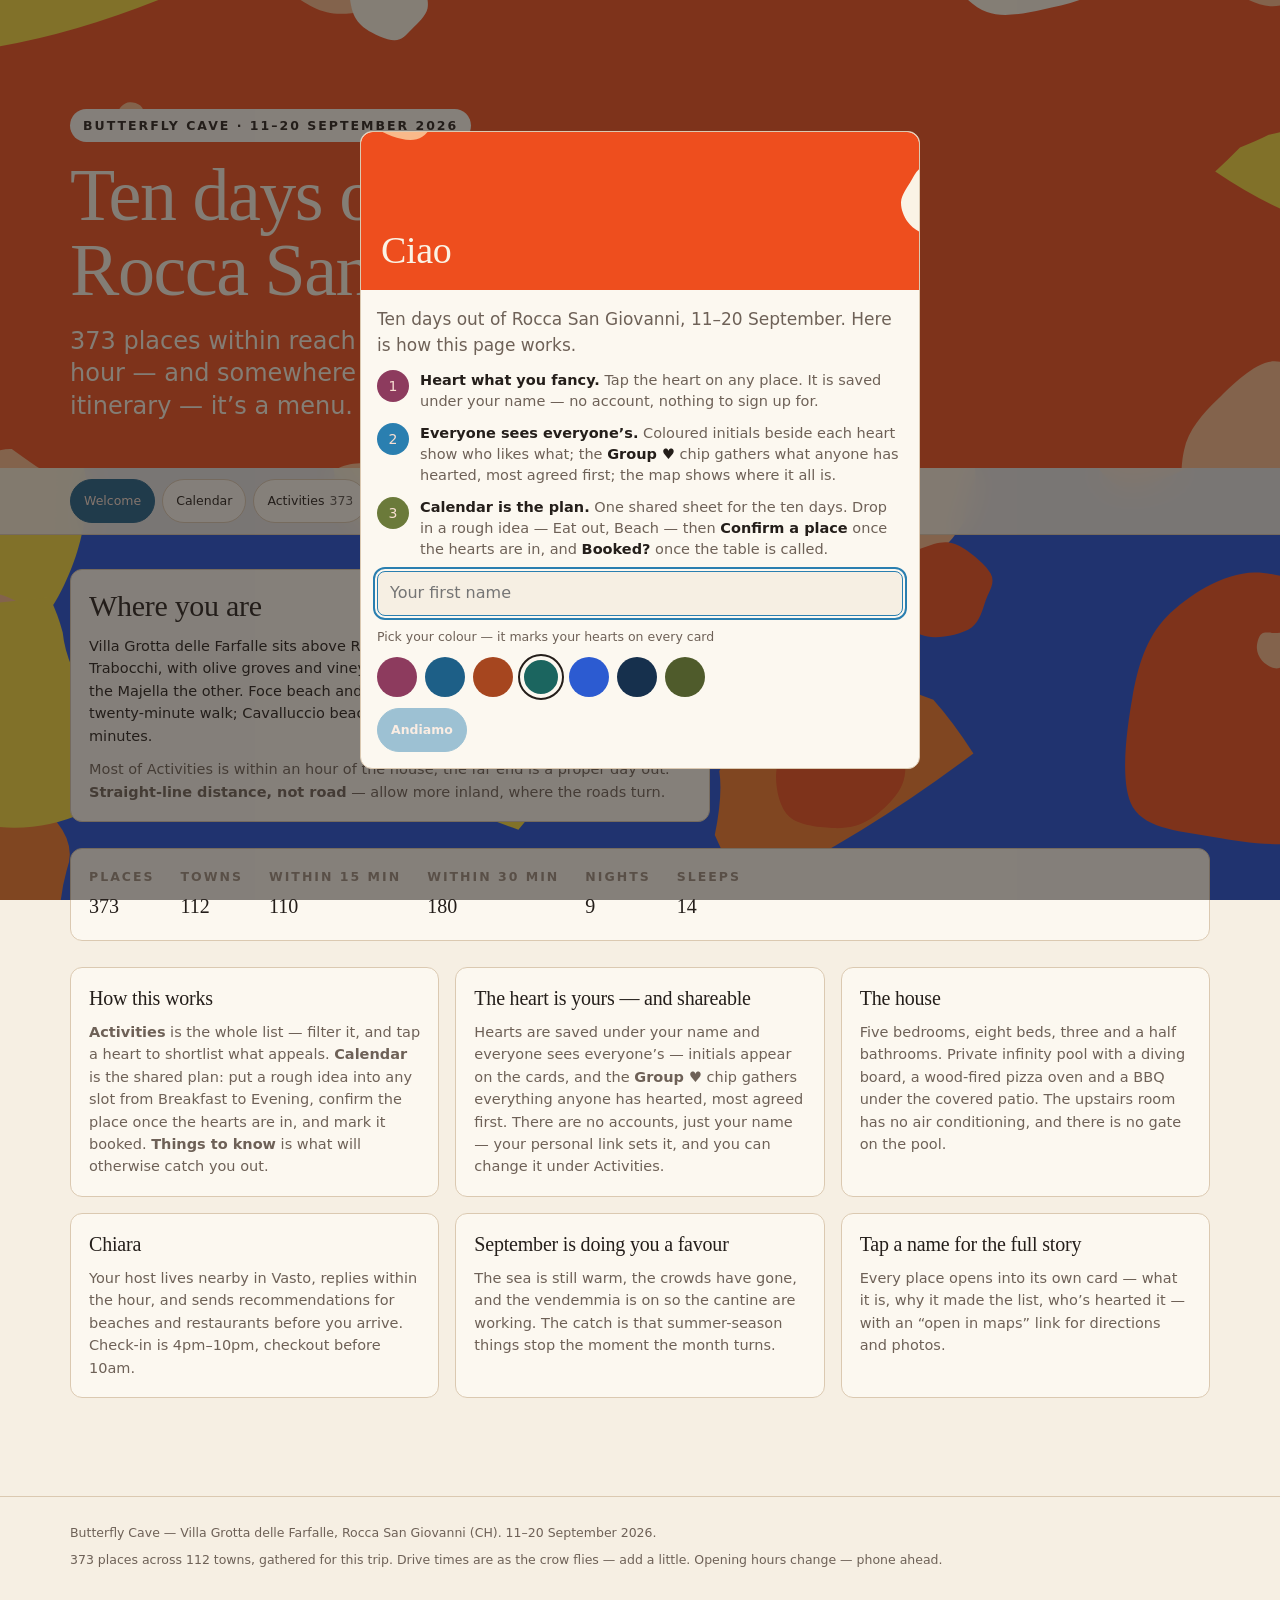
==== commit 156603d5: "Six more liquorifici, a Pescara cocktail bar and the comune's own cantina A wider sweep across the M" ====
--- a/index.html
+++ b/index.html
@@ -7,7 +7,7 @@
 <link rel="preconnect" href="https://tile.openstreetmap.org">
 <link rel="preconnect" href="https://abruzzo-picks.mattnorthin.workers.dev">
 <title>Ten days out of Rocca San Giovanni</title>
-<meta name="description" content="Everything within reach of Butterfly Cave, 11-20 September 2026. 365 places, 111 towns.">
+<meta name="description" content="Everything within reach of Butterfly Cave, 11-20 September 2026. 373 places, 112 towns.">
 <style>
 /* Butterfly Cave design system  tokens inlined from the design project.
    Two background tones. No gradients. No shadows. Spacing is gap only. */
@@ -548,7 +548,7 @@
   <div class="hero-in">
     <p class="hero-pill">Butterfly Cave &#xb7; 11&#x2013;20 September 2026</p>
     <h1>Ten days out of Rocca San Giovanni</h1>
-    <p class="hero-lead">365 places within reach of the house &#x2014; most under an hour &#x2014; and somewhere to put them.
+    <p class="hero-lead">373 places within reach of the house &#x2014; most under an hour &#x2014; and somewhere to put them.
     Nothing here is an itinerary &#x2014; it&#x2019;s a menu.</p>
   </div>
 </header>
@@ -557,7 +557,7 @@
   <div class="tabs-in" role="tablist" aria-label="Sections">
     <button class="tab" role="tab" id="t-welcome" aria-selected="true" aria-controls="v-welcome">Welcome</button>
     <button class="tab" role="tab" id="t-calendar" aria-selected="false" aria-controls="v-calendar">Calendar<span class="c" id="c-plan" hidden></span></button>
-    <button class="tab" role="tab" id="t-activities" aria-selected="false" aria-controls="v-activities">Activities<span class="c" id="c-act">365</span></button>
+    <button class="tab" role="tab" id="t-activities" aria-selected="false" aria-controls="v-activities">Activities<span class="c" id="c-act">373</span></button>
     <button class="tab" role="tab" id="t-know" aria-selected="false" aria-controls="v-know">Things to know</button>
   </div>
 </nav>
@@ -577,10 +577,10 @@
     </div>
 
     <div class="facts">
-      <div class="fact"><span class="label">Places</span><span class="v">365</span></div>
-      <div class="fact"><span class="label">Towns</span><span class="v">111</span></div>
-      <div class="fact"><span class="label">Within 15 min</span><span class="v">108</span></div>
-      <div class="fact"><span class="label">Within 30 min</span><span class="v">178</span></div>
+      <div class="fact"><span class="label">Places</span><span class="v">373</span></div>
+      <div class="fact"><span class="label">Towns</span><span class="v">112</span></div>
+      <div class="fact"><span class="label">Within 15 min</span><span class="v">110</span></div>
+      <div class="fact"><span class="label">Within 30 min</span><span class="v">180</span></div>
       <div class="fact"><span class="label">Nights</span><span class="v">9</span></div>
       <div class="fact"><span class="label">Sleeps</span><span class="v">14</span></div>
     </div>
@@ -689,7 +689,7 @@
         <button class="chip" type="button" aria-pressed="false" id="area-pescara" style="--c:var(--fig)"
                 title="Pescara, Montesilvano and Francavilla &#x2014; the airport side">Pescara <em id="area-n">0</em></button>
       </div>
-      <div class="row" id="cats"><button class="chip" type="button" aria-pressed="false" data-cat="bars" style="--c:#455CEC"><span class="dot"></span>Bars &amp; music <em>17</em></button><button class="chip" type="button" aria-pressed="false" data-cat="beachbar" style="--c:#17778C"><span class="dot"></span>Beach bars <em>20</em></button><button class="chip" type="button" aria-pressed="false" data-cat="food" style="--c:#D2220B"><span class="dot"></span>Restaurants <em>44</em></button><button class="chip" type="button" aria-pressed="false" data-cat="gelato" style="--c:#CE1F67"><span class="dot"></span>Gelato <em>8</em></button><button class="chip" type="button" aria-pressed="false" data-cat="larder" style="--c:#607226"><span class="dot"></span>Provisions <em>20</em></button><button class="chip" type="button" aria-pressed="false" data-cat="pizza" style="--c:#D90C0C"><span class="dot"></span>Pizza <em>17</em></button><button class="chip" type="button" aria-pressed="false" data-cat="trabocchi" style="--c:#A65708"><span class="dot"></span>Trabocchi <em>21</em></button><button class="chip" type="button" aria-pressed="false" data-cat="distill" style="--c:#B64369"><span class="dot"></span>Distilleries <em>14</em></button><button class="chip" type="button" aria-pressed="false" data-cat="wine" style="--c:#CF176D"><span class="dot"></span>Wineries <em>44</em></button><button class="chip" type="button" aria-pressed="false" data-cat="adrenaline" style="--c:#B74900"><span class="dot"></span>Adrenaline <em>9</em></button><button class="chip" type="button" aria-pressed="false" data-cat="beach" style="--c:#257774"><span class="dot"></span>Sea &amp; water <em>14</em></button><button class="chip" type="button" aria-pressed="false" data-cat="bikes" style="--c:#297A51"><span class="dot"></span>Bikes <em>9</em></button><button class="chip" type="button" aria-pressed="false" data-cat="handson" style="--c:#A140BC"><span class="dot"></span>Hands-on <em>10</em></button><button class="chip" type="button" aria-pressed="false" data-cat="makers" style="--c:#85690D"><span class="dot"></span>Makers <em>18</em></button><button class="chip" type="button" aria-pressed="false" data-cat="rainy" style="--c:#216FBA"><span class="dot"></span>Spa &amp; rainy day <em>11</em></button><button class="chip" type="button" aria-pressed="false" data-cat="ruins" style="--c:#8A643F"><span class="dot"></span>Walks &amp; ruins <em>26</em></button><button class="chip" type="button" aria-pressed="false" data-cat="shops" style="--c:#337A33"><span class="dot"></span>Secondhand <em>16</em></button><button class="chip" type="button" aria-pressed="false" data-cat="sights" style="--c:#B04F36"><span class="dot"></span>Sights <em>19</em></button><button class="chip" type="button" aria-pressed="false" data-cat="trips" style="--c:#DA0033"><span class="dot"></span>Big days out <em>12</em></button><button class="chip" type="button" aria-pressed="false" data-cat="weird" style="--c:#8D42E2"><span class="dot"></span>Weird <em>12</em></button></div>
+      <div class="row" id="cats"><button class="chip" type="button" aria-pressed="false" data-cat="bars" style="--c:#455CEC"><span class="dot"></span>Bars &amp; music <em>18</em></button><button class="chip" type="button" aria-pressed="false" data-cat="beachbar" style="--c:#17778C"><span class="dot"></span>Beach bars <em>20</em></button><button class="chip" type="button" aria-pressed="false" data-cat="food" style="--c:#D2220B"><span class="dot"></span>Restaurants <em>44</em></button><button class="chip" type="button" aria-pressed="false" data-cat="gelato" style="--c:#CE1F67"><span class="dot"></span>Gelato <em>8</em></button><button class="chip" type="button" aria-pressed="false" data-cat="larder" style="--c:#607226"><span class="dot"></span>Provisions <em>20</em></button><button class="chip" type="button" aria-pressed="false" data-cat="pizza" style="--c:#D90C0C"><span class="dot"></span>Pizza <em>17</em></button><button class="chip" type="button" aria-pressed="false" data-cat="trabocchi" style="--c:#A65708"><span class="dot"></span>Trabocchi <em>21</em></button><button class="chip" type="button" aria-pressed="false" data-cat="distill" style="--c:#B64369"><span class="dot"></span>Distilleries <em>20</em></button><button class="chip" type="button" aria-pressed="false" data-cat="wine" style="--c:#CF176D"><span class="dot"></span>Wineries <em>45</em></button><button class="chip" type="button" aria-pressed="false" data-cat="adrenaline" style="--c:#B74900"><span class="dot"></span>Adrenaline <em>9</em></button><button class="chip" type="button" aria-pressed="false" data-cat="beach" style="--c:#257774"><span class="dot"></span>Sea &amp; water <em>14</em></button><button class="chip" type="button" aria-pressed="false" data-cat="bikes" style="--c:#297A51"><span class="dot"></span>Bikes <em>9</em></button><button class="chip" type="button" aria-pressed="false" data-cat="handson" style="--c:#A140BC"><span class="dot"></span>Hands-on <em>10</em></button><button class="chip" type="button" aria-pressed="false" data-cat="makers" style="--c:#85690D"><span class="dot"></span>Makers <em>18</em></button><button class="chip" type="button" aria-pressed="false" data-cat="rainy" style="--c:#216FBA"><span class="dot"></span>Spa &amp; rainy day <em>11</em></button><button class="chip" type="button" aria-pressed="false" data-cat="ruins" style="--c:#8A643F"><span class="dot"></span>Walks &amp; ruins <em>26</em></button><button class="chip" type="button" aria-pressed="false" data-cat="shops" style="--c:#337A33"><span class="dot"></span>Secondhand <em>16</em></button><button class="chip" type="button" aria-pressed="false" data-cat="sights" style="--c:#B04F36"><span class="dot"></span>Sights <em>19</em></button><button class="chip" type="button" aria-pressed="false" data-cat="trips" style="--c:#DA0033"><span class="dot"></span>Big days out <em>12</em></button><button class="chip" type="button" aria-pressed="false" data-cat="weird" style="--c:#8D42E2"><span class="dot"></span>Weird <em>12</em></button></div>
       <p class="count" role="status"><span id="count-text"></span><button class="clear" id="clear" hidden>Clear filters</button></p>
       <div class="share">
         <button class="chip" type="button" id="me-chip" style="--c:var(--fig)">Who&#x2019;s hearting?</button>
@@ -712,11 +712,11 @@
       <div class="cards" id="grid-house"></div>
     </section>
     <section class="group" id="sec-eat">
-      <p class="grouppill" role="heading" aria-level="2">Eat &amp; drink <span class="n" id="n-eat">147</span></p>
+      <p class="grouppill" role="heading" aria-level="2">Eat &amp; drink <span class="n" id="n-eat">148</span></p>
       <div class="cards" id="grid-eat"></div>
     </section>
     <section class="group" id="sec-cellar">
-      <p class="grouppill" role="heading" aria-level="2">Wineries &amp; distilleries <span class="n" id="n-cellar">58</span></p>
+      <p class="grouppill" role="heading" aria-level="2">Wineries &amp; distilleries <span class="n" id="n-cellar">65</span></p>
       <div class="cards" id="grid-cellar"></div>
     </section>
     <section class="group" id="sec-do">
@@ -938,7 +938,7 @@
 <footer>
   <div class="in">
     <p>Butterfly Cave &#x2014; Villa Grotta delle Farfalle, Rocca San Giovanni (CH). 11&#x2013;20 September 2026.</p>
-    <p>365 places across 111 towns, gathered for this trip. Drive times are as the crow
+    <p>373 places across 112 towns, gathered for this trip. Drive times are as the crow
     flies &#x2014; add a little. Opening hours change &#x2014; phone ahead.</p>
   </div>
 </footer>
@@ -1193,7 +1193,7 @@
 
 </script>
 <script>
-var PLACES = [{"id":"sleeping-in","name":"Sleeping in","town":"Butterfly Cave","cat":"house","catLabel":"At the house","mins":0,"desc":"Vero's request, and the most under-booked activity on the list. Ten days is long enough that two of them should start at eleven. Put it in the Calendar like anything else \u2014 a morning with this in it is a morning nobody can fill with a drive.","flag":"Vero's idea","website":null,"mapUrl":"https://www.google.com/maps/search/?api=1&query=Rocca+San+Giovanni+CH%2C+Italy","lat":null,"lon":null,"geo":"none","added":"2026-08-29","group":"house","fill":"#2D7390"},{"id":"laying-by-the-pool","name":"Laying by the pool","town":"Butterfly Cave","cat":"house","catLabel":"At the house","mins":0,"desc":"Also Vero's, and the reason the villa has a pool. Book a whole day of it in the Calendar so it survives contact with everyone else's plans \u2014 the middle Sunday, the 13th, is the obvious candidate with the shops shut anyway.","flag":"Vero's idea","website":null,"mapUrl":"https://www.google.com/maps/search/?api=1&query=Rocca+San+Giovanni+CH%2C+Italy","lat":null,"lon":null,"geo":"none","added":"2026-08-29","group":"house","fill":"#2D7390"},{"id":"long-lunch-on-the-terrace","name":"A long lunch on the terrace","town":"Butterfly Cave","cat":"house","catLabel":"At the house","mins":0,"desc":"What the Provisions list is for: the Lanciano market, Macelleria Caporale, a wheel of pecorino from Pecora Matta, and nobody drives. Cheaper than any restaurant on this site and usually the meal people remember.","flag":null,"website":null,"mapUrl":"https://www.google.com/maps/search/?api=1&query=Rocca+San+Giovanni+CH%2C+Italy","lat":null,"lon":null,"geo":"none","added":"2026-08-29","group":"house","fill":"#2D7390"},{"id":"pinsa-making-with-vero","name":"Neapolitan-fusion pinsa making with Vero","town":"Butterfly Cave","cat":"house","catLabel":"At the house","mins":0,"desc":"The pinsa is Roman and Naples has strong views about fusion, so this is strictly a house-rules event: dough proved by the pool, stretched on the terrace, toppings from whatever the market run brought back. Chef Vero will quote hydration percentages with total confidence. Nobody calls it \u201cbasically pizza\u201d \u2014 not within 200 km of Naples, and never to the chef.","flag":"Vero\u2019s masterclass","website":null,"mapUrl":"https://www.google.com/maps/search/?api=1&query=Rocca+San+Giovanni+CH%2C+Italy","lat":null,"lon":null,"geo":"none","added":"2026-08-31","group":"house","fill":"#2D7390"},{"id":"trabocco-sasso-della-cajana","name":"Trabocco Sasso della Cajana","town":"Vallev\u00f2","cat":"trabocchi","catLabel":"Trabocchi","mins":5,"desc":"Your nearest trabocco restaurant, right on the Via Verde so you can cycle to it \u2014 genuinely family-run, rebuilt 2005. Fixed seafood menu \u2014 sea antipasti, homemade pasta, frittura di paranza. Unusually it does lunch as well as dinner: 12:30\u201315:30 and 19:45\u201322:30 daily. Reservation mandatory, +39 347 913 5043. (Or arrive by kayak \u2014 see the paddle-up aperitivo tile.)","flag":null,"website":"https://www.sassodellacajana.it/","mapUrl":"https://www.google.com/maps/search/?api=1&query=Trabocco+Sasso+della+Cajana%2C+Contrada+Vallevo+64%2C+Rocca+San+Giovanni+CH%2C+Italy","lat":42.28866,"lon":14.47579,"geo":"exact","added":null,"google":{"rating":4.7,"reviews":1192,"price":"\u20ac\u20ac\u20ac","phone":"347 913 5043","hours":["Monday: 7:30\u2009\u2013\u200911:00\u202fPM","Tuesday: 12:30\u2009\u2013\u20093:30\u202fPM","Wednesday: 12:30\u2009\u2013\u20093:30\u202fPM, 7:30\u2009\u2013\u200911:00\u202fPM","Thursday: 12:30\u2009\u2013\u20093:30\u202fPM, 7:30\u2009\u2013\u200911:30\u202fPM","Friday: 12:30\u2009\u2013\u20093:00\u202fPM, 7:30\u2009\u2013\u200911:00\u202fPM","Saturday: 1:00\u2009\u2013\u20093:00\u202fPM, 7:30\u2009\u2013\u200911:00\u202fPM","Sunday: 1:00\u2009\u2013\u20093:00\u202fPM"],"pulled":"2026-09-12"},"group":"eat","fill":"#A65708"},{"id":"trabocco-punta-isolata","name":"Trabocco Punta Isolata","town":"Vallev\u00f2","cat":"trabocchi","catLabel":"Trabocchi","mins":5,"desc":"Classic fixed fish menu with Abruzzese pairings, in one of the prettier settings in the Vallev\u00f2 cove.","flag":null,"website":"https://www.traboccopuntaisolata.com/","mapUrl":"https://www.google.com/maps/search/?api=1&query=Trabocco+Punta+Isolata%2C+Contrada+Vallevo%2C+Rocca+San+Giovanni+CH%2C+Italy","lat":42.28866,"lon":14.47579,"geo":"exact","added":null,"google":{"rating":4.6,"reviews":2804,"price":"\u20ac\u20ac\u20ac\u20ac","phone":"339 581 1338","hours":["Monday: 1:00\u2009\u2013\u20092:30\u202fPM, 8:00\u2009\u2013\u200910:00\u202fPM","Tuesday: 1:00\u2009\u2013\u20092:30\u202fPM, 8:00\u2009\u2013\u200910:00\u202fPM","Wednesday: 1:00\u2009\u2013\u20092:30\u202fPM, 8:00\u2009\u2013\u200910:00\u202fPM","Thursday: 1:00\u2009\u2013\u20092:30\u202fPM, 8:00\u2009\u2013\u200910:00\u202fPM","Friday: 1:00\u2009\u2013\u20092:30\u202fPM, 8:00\u2009\u2013\u200910:00\u202fPM","Saturday: 1:00\u2009\u2013\u20092:30\u202fPM, 8:00\u2009\u2013\u200910:00\u202fPM","Sunday: 1:00\u2009\u2013\u20092:30\u202fPM, 8:00\u2009\u2013\u200910:00\u202fPM"],"pulled":"2026-09-12"},"group":"eat","fill":"#A65708"},{"id":"pizzeria-il-coccodrillo-forno-zulli","name":"Pizzeria il Coccodrillo / Forno Zulli","town":"Rocca San Giovanni","cat":"pizza","catLabel":"Pizza","mins":5,"desc":"Your local, up in the borgo. Wood-fired, stone-ground type 1 flour, natural starter, 70\u2013150 hour fermentation; in the Gambero Rosso pizza guide since 2020. The \u201cCoccodrillo\u201d itself is a metre-long filled pizza-bread with mortadella, invented here. Gluten-free dough too. Tue\u2013Sun 19:00\u201323:00, closed Monday.","flag":"Nearest","website":"https://pizzeriailcoccodrillo.it","mapUrl":"https://www.google.com/maps/search/?api=1&query=Pizzeria+il+Coccodrillo+%2F+Forno+Zulli%2C+Via+Mazzini+12%2C+Rocca+San+Giovanni+CH%2C+Italy","lat":42.24936,"lon":14.46377,"geo":"exact","added":null,"google":{"rating":4.5,"reviews":1290,"price":"\u20ac\u20ac","phone":"335 878 7409","hours":["Monday: Closed","Tuesday: 7:00\u2009\u2013\u200911:00\u202fPM","Wednesday: 7:00\u2009\u2013\u200911:00\u202fPM","Thursday: 7:00\u2009\u2013\u200911:00\u202fPM","Friday: 7:00\u2009\u2013\u200911:00\u202fPM","Saturday: 7:00\u2009\u2013\u200911:00\u202fPM","Sunday: 7:00\u2009\u2013\u200911:00\u202fPM"],"pulled":"2026-09-12"},"group":"eat","fill":"#D90C0C"},{"id":"oltre-bar","name":"Oltre Bar","town":"Fossacesia Marina","cat":"bars","catLabel":"Bars & music","mins":5,"desc":"Seaside bar right on the Fossacesia lungomare \u2014 morning coffee, afternoon cocktail, a proper aperitivo spread, and Maria and Denise behind it, who reviewers say goodbye to like old friends. 8:00\u201320:30, closed Monday. 351 546 5631.","flag":null,"website":"https://www.instagram.com/oltrebar_fossacesia","mapUrl":"https://www.google.com/maps/search/?api=1&query=Oltre+Bar%2C+Via+Lungomare%2C+3%2C+66022+Fossacesia+CH%2C+Italy","lat":42.25197,"lon":14.50834,"geo":"exact","added":"2026-09-12","google":{"rating":4.8,"reviews":79,"price":"\u20ac\u20ac","phone":"351 546 5631","hours":["Monday: Closed","Tuesday: 8:00\u202fAM\u2009\u2013\u20098:30\u202fPM","Wednesday: 8:00\u202fAM\u2009\u2013\u20098:30\u202fPM","Thursday: 8:00\u202fAM\u2009\u2013\u20098:30\u202fPM","Friday: 8:00\u202fAM\u2009\u2013\u20098:30\u202fPM","Saturday: 8:00\u202fAM\u2009\u2013\u20098:30\u202fPM","Sunday: 8:00\u202fAM\u2009\u2013\u20098:30\u202fPM"],"pulled":"2026-09-12"},"group":"eat","fill":"#455CEC"},{"id":"gelateria-le-veri","name":"Gelateria Le Ver\u00ec","town":"Vallev\u00f2","cat":"gelato","catLabel":"Gelato","mins":5,"desc":"Right on the Via Verde at the harbour, wedged between the Punta Tufano and Valle Grotte trabocchi \u2014 so you can cycle to it. A gelateria-yogurteria run by Ermanno Ver\u00ec; the fruit gelato is the one to get, made with the citrus grown along this coast. Your default cone, and the only walk/cycle option.","flag":"Nearest","website":null,"mapUrl":"https://www.google.com/maps/search/?api=1&query=Gelateria+Le+Ver%C3%AC%2C+Vallev%C3%B2%2C+Rocca+San+Giovanni+CH%2C+Italy","lat":42.28714,"lon":14.47952,"geo":"town","added":null,"google":{"rating":4.7,"reviews":82,"hours":["Monday: 9:00\u202fAM\u2009\u2013\u20098:00\u202fPM","Tuesday: 9:00\u202fAM\u2009\u2013\u20098:00\u202fPM","Wednesday: 9:00\u202fAM\u2009\u2013\u20098:00\u202fPM","Thursday: 9:00\u202fAM\u2009\u2013\u20098:00\u202fPM","Friday: 9:00\u202fAM\u2009\u2013\u20098:00\u202fPM","Saturday: 9:00\u202fAM\u2009\u2013\u200911:00\u202fPM","Sunday: 9:00\u202fAM\u2009\u2013\u200911:00\u202fPM"],"pulled":"2026-09-12"},"group":"eat","fill":"#CE1F67"},{"id":"fritteria-stasera-pago-io","name":"Fritteria Stasera Pago Io","town":"Vallev\u00f2","cat":"food","catLabel":"Restaurants","mins":5,"desc":"The fried-fish canteen in the Vallev\u00f2 cove, on the Via Verde so you can cycle to it. Self-service: choose at the counter, pay, wait for your tray. Every portion about \u20ac5, frittura di paranza the thing to get. Daily 12\u201315 and 18\u201322 since 2001. Nobody comes for the d\u00e9cor. +39 0872 609236.","flag":"Cheap fried fish","website":"https://www.facebook.com/stasera.pagoio/","mapUrl":"https://www.google.com/maps/search/?api=1&query=Fritteria+Stasera+Pago+Io%2C+Contrada+Vallev%C3%B2+201%2C+Rocca+San+Giovanni+CH%2C+Italy","lat":42.28866,"lon":14.47579,"geo":"exact","added":null,"google":{"rating":4.1,"reviews":1627,"price":"\u20ac\u20ac","phone":"0872 609236","hours":["Monday: Closed","Tuesday: Closed","Wednesday: Closed","Thursday: Closed","Friday: 11:30\u202fAM\u2009\u2013\u20093:00\u202fPM, 5:30\u2009\u2013\u200910:00\u202fPM","Saturday: 11:30\u202fAM\u2009\u2013\u20093:00\u202fPM, 5:30\u2009\u2013\u200910:00\u202fPM","Sunday: 11:30\u202fAM\u2009\u2013\u20093:00\u202fPM, 5:30\u2009\u2013\u200910:00\u202fPM"],"pulled":"2026-09-12"},"group":"eat","fill":"#D2220B"},{"id":"trattoria-aida","name":"Trattoria Aida","town":"Vallev\u00f2","cat":"food","catLabel":"Eating","mins":5,"desc":"Matt found it on foot, day two. A small family trattoria on the SS16 right beside the Via Verde in the Vallev\u00f2 cove, tables looking over the Adriatic. Abruzzese cooking with a Roman accent and a bit of licence taken, quiet and intimate, honest prices. No website and no published hours, so ring: 328 848 4668. Same five minutes as the fritteria and Le Ver\u00ec \u2014 the sit-down alternative to a tray of fried fish.","flag":"Matt's find","website":null,"mapUrl":"https://www.google.com/maps/search/?api=1&query=Trattoria+Aida%2C+Contrada+Vallev%C3%B2+75%2C+Rocca+San+Giovanni+CH%2C+Italy","lat":42.28866,"lon":14.47579,"geo":"town","added":null,"google":{"rating":4.9,"reviews":161,"price":"\u20ac\u20ac","phone":"0872 609249","hours":["Monday: 12:30\u2009\u2013\u20093:00\u202fPM","Tuesday: Closed","Wednesday: Closed","Thursday: 7:45\u2009\u2013\u200910:00\u202fPM","Friday: 12:30\u2009\u2013\u20092:30\u202fPM, 7:45\u2009\u2013\u200910:00\u202fPM","Saturday: 12:30\u2009\u2013\u20092:30\u202fPM, 7:45\u2009\u2013\u200910:00\u202fPM","Sunday: 12:30\u2009\u2013\u20093:00\u202fPM"],"pulled":"2026-09-12"},"group":"eat","fill":"#D2220B"},{"id":"taverna-il-portico","name":"Taverna Il Portico","town":"Rocca San Giovanni","cat":"food","catLabel":"Restaurants","mins":5,"desc":"In the borgo itself, steps from the piazza and the car park \u2014 a seafood taverna with a patio, and the closest sit-down dinner to the house. Monkfish is the dish people mention, pasta al Portico, a thick creamy tiramis\u00f9. Took a party of ten on a same-day booking. Dinner 19:30\u201322:00 except Tuesday; Sunday lunch too. 320 232 5052.","flag":"Walk home","website":"https://tavernailportico.netlify.app/","mapUrl":"https://www.google.com/maps/search/?api=1&query=Taverna+Il+Portico%2C+Via+del+Portico%2C+8%2C+66020+Rocca+San+Giovanni+CH%2C+Italy","lat":42.25068,"lon":14.46539,"geo":"exact","added":"2026-09-12","google":{"rating":4.7,"reviews":489,"price":"\u20ac\u20ac\u20ac","phone":"320 232 5052","hours":["Monday: 7:30\u2009\u2013\u200910:30\u202fPM","Tuesday: Closed","Wednesday: 7:30\u2009\u2013\u200910:00\u202fPM","Thursday: 7:30\u2009\u2013\u200910:00\u202fPM","Friday: 7:30\u2009\u2013\u200910:00\u202fPM","Saturday: 7:30\u2009\u2013\u200910:00\u202fPM","Sunday: 12:00\u2009\u2013\u20092:30\u202fPM, 7:30\u2009\u2013\u200910:30\u202fPM"],"pulled":"2026-09-12"},"group":"eat","fill":"#D2220B"},{"id":"bar-trattoria-centro-storico","name":"Bar Trattoria Centro Storico","town":"Treglio","cat":"food","catLabel":"Restaurants","mins":5,"desc":"The bar on the square in Treglio, the next village up, that turns out to be a family trattoria \u2014 4.8 from a small crowd of very happy people. Cheap, kind, and 'prepared whatever we wanted'. The panino with liver sausage is the local order. Open all day from breakfast, closed Monday. 0872 322418.","flag":"Cheap and kind","website":null,"mapUrl":"https://www.google.com/maps/search/?api=1&query=Bar+Trattoria+Centro+Storico%2C+Piazza+San+Giorgio%2C+7%2C+66030+Treglio+CH%2C+Italy","lat":42.2671,"lon":14.42435,"geo":"exact","added":"2026-09-12","google":{"rating":4.8,"reviews":133,"price":"\u20ac\u20ac","phone":"0872 322418","hours":["Monday: Closed","Tuesday: 7:00\u202fAM\u2009\u2013\u20092:30\u202fPM, 5:00\u202fPM\u2009\u2013\u20091:00\u202fAM","Wednesday: 7:00\u202fAM\u2009\u2013\u20092:30\u202fPM, 5:00\u202fPM\u2009\u2013\u20091:00\u202fAM","Thursday: 7:00\u202fAM\u2009\u2013\u20092:30\u202fPM, 5:00\u202fPM\u2009\u2013\u20091:00\u202fAM","Friday: 7:00\u202fAM\u2009\u2013\u20092:30\u202fPM, 5:00\u202fPM\u2009\u2013\u20091:00\u202fAM","Saturday: 8:00\u202fAM\u2009\u2013\u20091:00\u202fAM","Sunday: 10:00\u202fAM\u2009\u2013\u20091:00\u202fAM"],"pulled":"2026-09-12"},"group":"eat","fill":"#D2220B"},{"id":"la-taverna-degli-amici","name":"La Taverna degli Amici","town":"Rocca San Giovanni","cat":"food","catLabel":"Restaurants","mins":5,"desc":"Family-run in Contrada Codacchie, five minutes from the house \u2014 pasta, gnocchi and grilled meat platters, and they seated a table of twelve with two days' notice. The meat-and-grill answer when everyone is sick of fish. Lunch and dinner Tue\u2013Sat, Sunday lunch only, closed Monday. 349 130 2107.","flag":null,"website":null,"mapUrl":"https://www.google.com/maps/search/?api=1&query=La+Taverna+degli+Amici%2C+C.da+Codacchie%2C+72%2C+66020+Rocca+San+Giovanni+CH%2C+Italy","lat":42.25035,"lon":14.47543,"geo":"exact","added":"2026-09-12","google":{"rating":4.6,"reviews":180,"price":"\u20ac\u20ac","phone":"349 130 2107","hours":["Monday: Closed","Tuesday: 12:00\u2009\u2013\u20092:00\u202fPM, 7:30\u2009\u2013\u200910:30\u202fPM","Wednesday: 12:00\u2009\u2013\u20092:00\u202fPM, 7:30\u2009\u2013\u200910:30\u202fPM","Thursday: 12:00\u2009\u2013\u20092:00\u202fPM, 7:30\u2009\u2013\u200910:00\u202fPM","Friday: 12:00\u2009\u2013\u20092:00\u202fPM, 7:30\u2009\u2013\u200910:00\u202fPM","Saturday: 12:00\u2009\u2013\u20092:00\u202fPM, 7:30\u2009\u2013\u200910:30\u202fPM","Sunday: 9:00\u202fAM\u2009\u2013\u20095:00\u202fPM"],"pulled":"2026-09-12"},"group":"eat","fill":"#D2220B"},{"id":"punta-isolata-a-riva","name":"Punta Isolata a Riva","town":"Rocca San Giovanni","cat":"beachbar","catLabel":"Beach bars","mins":5,"desc":"A tiny wine-and-spritz bar on the cycle path at Vallev\u00f2, directly opposite Trabocco Punta Isolata \u2014 coffee in the morning, cocktails at sunset, with the trabocco framed on the water below. Run by the trabocco's own crew, five minutes from the house. Ring 339 581 1338 to check evening hours.","flag":"5 min from the house","website":"https://www.facebook.com/puntaisolatariva/","mapUrl":"https://www.google.com/maps/search/?api=1&query=Punta%20Isolata%20a%20Riva%2C%20Contrada%20Vallev%C3%B2%2C%20Via%20Verde%2C%2066020%20Rocca%20San%20Giovanni%20CH%2C%20Italy","lat":42.282,"lon":14.4883,"geo":"exact","added":"2026-08-31","google":{"rating":4.5,"reviews":177,"price":"\u20ac\u20ac","phone":"339 581 1338","hours":["Monday: 9:00\u202fAM\u2009\u2013\u200912:00\u202fAM","Tuesday: 9:00\u202fAM\u2009\u2013\u200912:00\u202fAM","Wednesday: 9:00\u202fAM\u2009\u2013\u200912:00\u202fAM","Thursday: 9:00\u202fAM\u2009\u2013\u200912:00\u202fAM","Friday: 9:00\u202fAM\u2009\u2013\u200912:00\u202fAM","Saturday: 9:00\u202fAM\u2009\u2013\u200912:00\u202fAM","Sunday: 9:00\u202fAM\u2009\u2013\u200912:00\u202fAM"],"pulled":"2026-09-12"},"group":"eat","fill":"#17778C"},{"id":"eurospin-rocca-san-giovanni","name":"Eurospin Rocca San Giovanni","town":"Rocca San Giovanni","cat":"larder","catLabel":"Provisions","mins":5,"desc":"Nearest supermarket to the house, five minutes away by the A14 Lanciano exit. Lidl-style discounter: water, beer, breakfast things, crisps, loo roll, ice \u2014 the boring cheap stuff, which is what runs out. Not a deli or a wine stop. Mon\u2013Sat 8:30\u201320:30, shorter hours on Sunday.","flag":"5 min \u2014 cheap basics","website":"https://www.eurospin.it/punti-vendita/rocca-s-giovanni/","mapUrl":"https://www.google.com/maps/search/?api=1&query=Eurospin%20Rocca%20San%20Giovanni%2C%20Contrada%20Santa%20Calcagna%2097%2C%2066020%20Rocca%20San%20Giovanni%20CH%2C%20Italy","lat":42.2682,"lon":14.43401,"geo":"exact","added":"2026-09-10","google":{"rating":4.2,"reviews":732,"phone":"045 786 2000","hours":["Monday: 8:00\u202fAM\u2009\u2013\u20099:00\u202fPM","Tuesday: 8:00\u202fAM\u2009\u2013\u20099:00\u202fPM","Wednesday: 8:00\u202fAM\u2009\u2013\u20099:00\u202fPM","Thursday: 8:00\u202fAM\u2009\u2013\u20099:00\u202fPM","Friday: 8:00\u202fAM\u2009\u2013\u20099:00\u202fPM","Saturday: 8:00\u202fAM\u2009\u2013\u20099:00\u202fPM","Sunday: 8:00\u202fAM\u2009\u2013\u20098:30\u202fPM"],"pulled":"2026-09-12"},"group":"eat","fill":"#607226"},{"id":"rodo-fossacesia","name":"Panificio Pasticceria Rod\u00f3","town":"Fossacesia","cat":"larder","catLabel":"Provisions","mins":5,"desc":"The Fossacesia bakery, five minutes away: bocconotti and crostata that get called a GEM in capitals, classic Abruzzese pastries, bread and pizza al taglio, and an owner patient with bad Italian. 6:30\u201314:00 and 15:30\u201320:00, closed Sunday and Thursday afternoon. 0872 60192.","flag":"Breakfast run","website":"http://www.pasticceriarodo.com/","mapUrl":"https://www.google.com/maps/search/?api=1&query=Panificio+Pasticceria+Rod%C3%B3%2C+Via+Lanciano%2C+8%2C+66022+Fossacesia+CH%2C+Italy","lat":42.24388,"lon":14.48004,"geo":"exact","added":"2026-09-12","google":{"rating":4.8,"reviews":307,"price":"\u20ac","phone":"0872 60192","hours":["Monday: 6:30\u202fAM\u2009\u2013\u20092:00\u202fPM, 3:30\u2009\u2013\u20098:00\u202fPM","Tuesday: 6:30\u202fAM\u2009\u2013\u20092:00\u202fPM, 3:30\u2009\u2013\u20098:00\u202fPM","Wednesday: 6:30\u202fAM\u2009\u2013\u20092:00\u202fPM, 3:30\u2009\u2013\u20098:00\u202fPM","Thursday: 6:30\u202fAM\u2009\u2013\u20092:00\u202fPM","Friday: 6:30\u202fAM\u2009\u2013\u20092:00\u202fPM, 3:30\u2009\u2013\u20098:00\u202fPM","Saturday: 6:30\u202fAM\u2009\u2013\u20092:00\u202fPM, 3:30\u2009\u2013\u20098:00\u202fPM","Sunday: Closed"],"pulled":"2026-09-12"},"group":"eat","fill":"#607226"},{"id":"ursini","name":"Ursini","town":"Fossacesia","cat":"larder","catLabel":"Provisions","mins":5,"desc":"The olive-oil house of Fossacesia \u2014 Ursini's oils and jarred preserves are the ones people order from abroad, and the shop is five minutes from the house. Mon\u2013Fri 9:00\u201317:30 only, closed weekends: go on a weekday for the case to take home. 0872 579060.","flag":"Weekdays only","website":"https://www.ursini.com/","mapUrl":"https://www.google.com/maps/search/?api=1&query=Ursini%2C+Via+Strada+Prov.+S.+Maria+La+Nova%2C+12%2C+66022+Fossacesia+CH%2C+Italy","lat":42.23102,"lon":14.4281,"geo":"exact","added":"2026-09-12","google":{"rating":4.7,"reviews":68,"phone":"0872 579060","hours":["Monday: 9:00\u202fAM\u2009\u2013\u20095:30\u202fPM","Tuesday: 9:00\u202fAM\u2009\u2013\u20095:30\u202fPM","Wednesday: 9:00\u202fAM\u2009\u2013\u20095:30\u202fPM","Thursday: 9:00\u202fAM\u2009\u2013\u20095:30\u202fPM","Friday: 9:00\u202fAM\u2009\u2013\u20095:30\u202fPM","Saturday: Closed","Sunday: Closed"],"pulled":"2026-09-12"},"group":"eat","fill":"#607226"},{"id":"trabocco-punta-tufano","name":"Trabocco Punta Tufano","town":"Vallev\u00f2","cat":"trabocchi","catLabel":"Trabocchi","mins":6,"desc":"April\u2013October, famous brodetto \u2014 but its own site says dining is exclusively for organised groups and agencies. A couple must phone Rinaldo (333 4436831) and hope. The back door: its documentation centre runs guided visits with live fishing demonstrations from ~\u20ac4\u20135 a head \u2014 the cheapest way on the coast to see the nets actually worked.","flag":"See the nets worked","website":"https://www.traboccopuntatufano.eu/","mapUrl":"https://www.google.com/maps/search/?api=1&query=Trabocco+Punta+Tufano%2C+Contrada+Vallevo+78%2C+Rocca+San+Giovanni+CH%2C+Italy","lat":42.28866,"lon":14.47579,"geo":"exact","added":null,"google":{"rating":4.6,"reviews":693,"price":"\u20ac\u20ac\u20ac","phone":"333 443 6831","pulled":"2026-09-12"},"group":"eat","fill":"#A65708"},{"id":"trabocco-punta-torre","name":"Trabocco Punta Torre","town":"Piane Favaro","cat":"trabocchi","catLabel":"Trabocchi","mins":6,"desc":"Not a restaurant \u2014 one of the last left as a working fishing machine. The caretaker often lets people on and explains the nets. Free.","flag":null,"website":null,"mapUrl":"https://www.google.com/maps/search/?api=1&query=Trabocco+Punta+Torre%2C+Rocca+San+Giovanni+CH%2C+Italy","lat":42.27364,"lon":14.50006,"geo":"exact","added":null,"google":{"rating":4.6,"reviews":394,"pulled":"2026-09-12"},"group":"eat","fill":"#A65708"},{"id":"trabocco-punta-cavalluccio","name":"Trabocco Punta Cavalluccio","town":"Piane Favaro","cat":"trabocchi","catLabel":"Trabocchi","mins":6,"desc":"Family Ver\u00ec, daily April\u2013October. Tasting menu around \u20ac70, sixty-odd wines. Can be hired in esclusiva for a private evening \u2014 the private-group option among the classics.","flag":"Private hire possible","website":"https://www.traboccopuntacavalluccio.it/en/","mapUrl":"https://www.google.com/maps/search/?api=1&query=Trabocco+Punta+Cavalluccio%2C+Contrada+Piane+Favaro+267%2C+Rocca+San+Giovanni+CH%2C+Italy","lat":42.26913,"lon":14.50353,"geo":"name","added":null,"google":{"rating":4.6,"reviews":3432,"price":"\u20ac\u20ac\u20ac\u20ac","phone":"338 598 0985","hours":["Monday: Closed","Tuesday: 12:30\u2009\u2013\u20092:00\u202fPM, 8:00\u2009\u2013\u20099:30\u202fPM","Wednesday: 12:30\u2009\u2013\u20092:00\u202fPM, 8:00\u2009\u2013\u20099:30\u202fPM","Thursday: 12:30\u2009\u2013\u20092:00\u202fPM, 8:00\u2009\u2013\u20099:30\u202fPM","Friday: 12:30\u2009\u2013\u20092:00\u202fPM, 8:00\u2009\u2013\u20099:30\u202fPM","Saturday: 12:30\u2009\u2013\u20092:00\u202fPM, 8:00\u2009\u2013\u20099:30\u202fPM","Sunday: 12:30\u2009\u2013\u20092:00\u202fPM, 8:00\u2009\u2013\u20099:30\u202fPM"],"pulled":"2026-09-12"},"group":"eat","fill":"#A65708"},{"id":"trabocco-punta-punciosa","name":"Trabocco Punta Punciosa","town":"Rocca San Giovanni","cat":"trabocchi","catLabel":"Trabocchi","mins":6,"desc":"Quieter and scruffier-charming than its neighbour. Around \u20ac65. Fried pizza with mussel sauce is the signature.","flag":null,"website":"https://www.traboccopuntapunciosa.it/","mapUrl":"https://www.google.com/maps/search/?api=1&query=Trabocco+Punta+Punciosa%2C+Contrada+Cavalluccio%2C+Rocca+San+Giovanni+CH%2C+Italy","lat":42.27405,"lon":14.48619,"geo":"exact","added":null,"google":{"rating":4.3,"reviews":796,"price":"\u20ac\u20ac\u20ac\u20ac","phone":"377 384 7417","hours":["Monday: Open 24 hours","Tuesday: Open 24 hours","Wednesday: Open 24 hours","Thursday: Open 24 hours","Friday: Open 24 hours","Saturday: Open 24 hours","Sunday: Open 24 hours"],"pulled":"2026-09-12"},"group":"eat","fill":"#A65708"},{"id":"pescheria-l-ancora","name":"Pescheria L'Ancora","town":"Fossacesia Marina","cat":"larder","catLabel":"Provisions","mins":6,"desc":"Fishmonger with a kitchen, next to the Deco. Fritto misto, seppie e piselli, baccal\u00e0 e patate, stuffed calamari, insalata di mare \u2014 ring ahead and collect it hot at a set time for supper by the pool. Tue\u2013Sat 8\u201313 and 16:30\u201320:30, closed Sunday and Monday. 4.5 on Google. +39 0872 608134.","flag":"Takeaway \u2014 closed Sun & Mon","website":"https://www.facebook.com/pescherialancora/","mapUrl":"https://www.google.com/maps/search/?api=1&query=Pescheria+L%27Ancora%2C+Via+Marina+50%2C+Fossacesia+CH%2C+Italy","lat":42.24778,"lon":14.48447,"geo":"exact","added":null,"google":{"rating":4.5,"reviews":165,"phone":"0872 608134","hours":["Monday: Closed","Tuesday: 8:30\u202fAM\u2009\u2013\u20091:30\u202fPM, 4:30\u2009\u2013\u20098:15\u202fPM","Wednesday: 8:30\u202fAM\u2009\u2013\u20091:30\u202fPM, 4:30\u2009\u2013\u20098:15\u202fPM","Thursday: 8:30\u202fAM\u2009\u2013\u20091:30\u202fPM, 4:30\u2009\u2013\u20098:15\u202fPM","Friday: 8:30\u202fAM\u2009\u2013\u20091:30\u202fPM, 4:30\u2009\u2013\u20098:15\u202fPM","Saturday: 8:30\u202fAM\u2009\u2013\u20091:30\u202fPM, 4:30\u2009\u2013\u20098:15\u202fPM","Sunday: 8:30\u202fAM\u2009\u2013\u200912:50\u202fPM"],"pulled":"2026-09-12"},"group":"eat","fill":"#607226"},{"id":"lido-il-cavalluccio","name":"Lido Il Cavalluccio","town":"Rocca San Giovanni","cat":"beachbar","catLabel":"Beach bars","mins":6,"desc":"The Al Mur\u00e8 of your own cove: family-run since 1967 on the tiny Cavalluccio beach, with the trabocco and the sea-stack framing the view. Umbrellas on the sand, a bar doing coffee, gelato and aperitifs all day, canoes and pedalos to hire, and a fish restaurant on a wooden terrace over the water. Five minutes down the hill, or a lovely ride along the Via Verde. Ring to confirm beach service late in the month: 0872 60196.","flag":"5 min from the house","website":"https://www.lidocavalluccio.it/","mapUrl":"https://www.google.com/maps/search/?api=1&query=Lido+Il+Cavalluccio%2C+Via+Piano+Favaro+280%2C+Rocca+San+Giovanni+CH%2C+Italy","lat":42.26528,"lon":14.50112,"geo":"exact","added":"2026-08-31","google":{"rating":4.3,"reviews":1198,"price":"\u20ac\u20ac\u20ac","phone":"0872 60196","hours":["Monday: 12:00\u2009\u2013\u20093:00\u202fPM, 8:00\u2009\u2013\u200910:30\u202fPM","Tuesday: 12:00\u2009\u2013\u20093:00\u202fPM, 8:00\u2009\u2013\u200910:30\u202fPM","Wednesday: 12:00\u2009\u2013\u20093:00\u202fPM, 8:00\u2009\u2013\u200910:30\u202fPM","Thursday: 12:00\u2009\u2013\u20093:00\u202fPM, 8:00\u2009\u2013\u200910:30\u202fPM","Friday: 12:00\u2009\u2013\u20093:00\u202fPM, 8:00\u2009\u2013\u200910:30\u202fPM","Saturday: 12:00\u2009\u2013\u20093:00\u202fPM, 8:00\u2009\u2013\u200910:30\u202fPM","Sunday: 12:00\u2009\u2013\u20093:00\u202fPM, 8:00\u2009\u2013\u200910:30\u202fPM"],"pulled":"2026-09-12"},"group":"eat","fill":"#17778C"},{"id":"lido-la-foce","name":"Lido La Foce","town":"Rocca San Giovanni","cat":"beachbar","catLabel":"Beach bars","mins":6,"desc":"The Ver\u00ec family's easy-going bar, self-service and wood-fired pizzeria on La Foce, the long pebble beach below the village \u2014 two steps from the Via Verde, good for a coffee mid-ride or a low-key pizza evening with the sea in front. The beach stays wild; this is a lido without the ranks of umbrellas. Beach service can thin after early September \u2014 WhatsApp first: 335 658 6075.","flag":null,"website":"https://www.facebook.com/lidolafocecostadeitrabocchi/","mapUrl":"https://www.google.com/maps/search/?api=1&query=Lido+La+Foce%2C+Contrada+Foce+1%2C+Rocca+San+Giovanni+CH%2C+Italy","lat":42.27687,"lon":14.49272,"geo":"exact","added":"2026-08-31","google":{"rating":4.2,"reviews":66,"price":"\u20ac\u20ac","phone":"0872 470223","hours":["Monday: Open 24 hours","Tuesday: Open 24 hours","Wednesday: Open 24 hours","Thursday: Open 24 hours","Friday: Open 24 hours","Saturday: Open 24 hours","Sunday: Open 24 hours"],"pulled":"2026-09-12"},"group":"eat","fill":"#17778C"},{"id":"da-masino","name":"Da Masino","town":"Rocca San Giovanni","cat":"beachbar","catLabel":"Beach bars","mins":6,"desc":"Laid-back bar-bistrot on the Via Verde at Cavalluccio \u2014 poke bowls, gelato, cocktails, and Sunday DJ sets as the sun goes down. Open every day, all year, and close enough to wander home from. A different crowd from the lido next door: less umbrella rows, more lingering. Ring 338 598 0985.","flag":"Open year-round","website":"https://www.facebook.com/DaMasino","mapUrl":"https://www.google.com/maps/search/?api=1&query=Da%20Masino%2C%20SS16%20Adriatica%2C%20Contrada%20Cavalluccio%2C%2066020%20Rocca%20San%20Giovanni%20CH%2C%20Italy","lat":42.2672,"lon":14.5013,"geo":"exact","added":"2026-08-31","google":{"rating":4.5,"reviews":1532,"price":"\u20ac\u20ac","phone":"338 598 0985","hours":["Monday: 7:00\u202fAM\u2009\u2013\u20093:00\u202fAM","Tuesday: 7:00\u202fAM\u2009\u2013\u20093:00\u202fAM","Wednesday: 7:00\u202fAM\u2009\u2013\u20093:00\u202fAM","Thursday: 7:00\u202fAM\u2009\u2013\u20093:00\u202fAM","Friday: 7:00\u202fAM\u2009\u2013\u20093:00\u202fAM","Saturday: 7:00\u202fAM\u2009\u2013\u20093:00\u202fAM","Sunday: 7:00\u202fAM\u2009\u2013\u20093:00\u202fAM"],"pulled":"2026-09-12"},"group":"eat","fill":"#17778C"},{"id":"macelleria-griglieria-mancini","name":"Macelleria Griglieria Mancini","town":"Marina di San Vito","cat":"larder","catLabel":"Provisions","mins":7,"desc":"Butcher\u2019s counter by day, \u201cfornello\u201d grill at night \u2014 they cook what you pick from the case. Arrosticini and local lamb, seven minutes away. Closed Tuesdays. Directories now list 393 7662888.","flag":null,"website":null,"mapUrl":"https://www.google.com/maps/search/?api=1&query=Macelleria+Griglieria+Mancini%2C+Via+Frentana+17%2C+San+Vito+Chietino+CH%2C+Italy","lat":42.30758,"lon":14.44438,"geo":"exact","added":null,"google":{"rating":4.3,"reviews":313,"price":"\u20ac\u20ac","phone":"393 766 2888","hours":["Monday: 10:00\u202fAM\u2009\u2013\u20093:00\u202fPM, 6:00\u2009\u2013\u200910:00\u202fPM","Tuesday: Closed","Wednesday: 10:00\u202fAM\u2009\u2013\u20093:00\u202fPM, 6:00\u2009\u2013\u200910:00\u202fPM","Thursday: 10:00\u202fAM\u2009\u2013\u20093:00\u202fPM, 6:00\u2009\u2013\u200910:00\u202fPM","Friday: 10:00\u202fAM\u2009\u2013\u20093:00\u202fPM, 6:00\u2009\u2013\u200910:00\u202fPM","Saturday: 10:00\u202fAM\u2009\u2013\u20093:00\u202fPM, 6:00\u2009\u2013\u200910:00\u202fPM","Sunday: 8:30\u202fAM\u2009\u2013\u20093:30\u202fPM, 6:30\u2009\u2013\u200910:15\u202fPM"],"pulled":"2026-09-12"},"group":"eat","fill":"#607226"},{"id":"trabocco-punta-rocciosa","name":"Trabocco Punta Rocciosa","town":"Fossacesia Marina","cat":"trabocchi","catLabel":"Trabocchi","mins":8,"desc":"The most gourmet of the near ones \u2014 long walkway out to the deck, fixed menu, no substitutions. 9.4/10 on TheFork across 203 reviews, about \u20ac60 a head, and the only one you can book online. It books out, so do it early.","flag":null,"website":"https://traboccopuntarocciosa.it/","mapUrl":"https://www.google.com/maps/search/?api=1&query=Trabocco+Punta+Rocciosa%2C+Via+Finocchieto+1%2C+Fossacesia+CH%2C+Italy","lat":42.25624,"lon":14.49949,"geo":"exact","added":null,"google":{"rating":4.5,"reviews":514,"price":"\u20ac\u20ac\u20ac","phone":"350 101 0801","hours":["Monday: 12:00\u2009\u2013\u20093:00\u202fPM, 7:30\u2009\u2013\u200910:30\u202fPM","Tuesday: 12:00\u2009\u2013\u20093:00\u202fPM, 7:30\u2009\u2013\u200910:30\u202fPM","Wednesday: 12:00\u2009\u2013\u20093:00\u202fPM, 7:30\u2009\u2013\u200910:30\u202fPM","Thursday: 12:00\u2009\u2013\u20093:00\u202fPM, 7:30\u2009\u2013\u200910:30\u202fPM","Friday: 12:00\u2009\u2013\u20093:00\u202fPM, 7:30\u2009\u2013\u200910:30\u202fPM","Saturday: 12:00\u2009\u2013\u20093:00\u202fPM, 7:30\u2009\u2013\u200910:30\u202fPM","Sunday: 12:00\u2009\u2013\u20093:00\u202fPM, 7:30\u2009\u2013\u200910:30\u202fPM"],"pulled":"2026-09-12"},"group":"eat","fill":"#A65708"},{"id":"trabocco-pesce-palombo","name":"Trabocco Pesce Palombo","town":"Fossacesia Marina","cat":"trabocchi","catLabel":"Trabocchi","mins":8,"desc":"Operating since 1923, the most polished plating of the Fossacesia pair. Does the local rintrocilo pasta.","flag":null,"website":"https://www.facebook.com/pescepalombo.trabocco/","mapUrl":"https://www.google.com/maps/search/?api=1&query=Trabocco+Pesce+Palombo%2C+SS16%2C+Fossacesia+Marina%2C+Fossacesia+CH%2C+Italy","lat":42.24706,"lon":14.51417,"geo":"exact","added":null,"google":{"rating":4.5,"reviews":1805,"price":"\u20ac\u20ac\u20ac","phone":"333 305 5300","hours":["Monday: 1:00\u2009\u2013\u20092:30\u202fPM, 8:00\u2009\u2013\u20099:30\u202fPM","Tuesday: 1:00\u2009\u2013\u20092:30\u202fPM, 8:00\u2009\u2013\u20099:30\u202fPM","Wednesday: 1:00\u2009\u2013\u20092:30\u202fPM, 8:00\u2009\u2013\u20099:30\u202fPM","Thursday: 1:00\u2009\u2013\u20092:30\u202fPM, 8:00\u2009\u2013\u20099:30\u202fPM","Friday: 1:00\u2009\u2013\u20092:30\u202fPM, 8:00\u2009\u2013\u20099:30\u202fPM","Saturday: 1:00\u2009\u2013\u20092:30\u202fPM, 8:00\u2009\u2013\u20099:30\u202fPM","Sunday: 1:00\u2009\u2013\u20092:30\u202fPM, 8:00\u2009\u2013\u20099:30\u202fPM"],"pulled":"2026-09-12"},"group":"eat","fill":"#A65708"},{"id":"pizzeria-piana-del-sole","name":"Pizzeria Piana del Sole","town":"Villa Scorciosa","cat":"pizza","catLabel":"Pizza","mins":8,"desc":"Unpretentious contrada pizzeria going since 2005 with a big local following. Own list of originali plus classics and focacce. 19:30\u201324:00, closed Tuesday.","flag":null,"website":"https://pianadelsole.mobly.page","mapUrl":"https://www.google.com/maps/search/?api=1&query=Pizzeria+Piana+del+Sole%2C+Contrada+Villa+Stanazzo+217%2C+Lanciano+CH%2C+Italy","lat":42.22703,"lon":14.42138,"geo":"exact","added":null,"google":{"rating":4.5,"reviews":696,"price":"\u20ac\u20ac","phone":"338 272 5846","hours":["Monday: Closed","Tuesday: Closed","Wednesday: 2:30\u202fPM\u2009\u2013\u200912:00\u202fAM","Thursday: 2:30\u202fPM\u2009\u2013\u200912:00\u202fAM","Friday: 2:30\u202fPM\u2009\u2013\u200912:00\u202fAM","Saturday: 2:30\u202fPM\u2009\u2013\u200912:00\u202fAM","Sunday: 2:30\u202fPM\u2009\u2013\u200912:00\u202fAM"],"pulled":"2026-09-12"},"group":"eat","fill":"#D90C0C"},{"id":"pizzeria-il-caminetto","name":"Pizzeria Il Caminetto","town":"Fossacesia","cat":"pizza","catLabel":"Pizza","mins":8,"desc":"Family-run, genuine wood oven, cheap and well topped. Reviewers single out the crisp base and the house coppo \u2014 pasta and shellfish baked under a pizza-dough lid. 19:00\u201324:00, closed Tuesday.","flag":null,"website":null,"mapUrl":"https://www.google.com/maps/search/?api=1&query=Pizzeria+Il+Caminetto%2C+Via+della+Marina+75%2C+Fossacesia+CH%2C+Italy","lat":42.01067,"lon":14.03588,"geo":"name","added":null,"google":{"rating":4.3,"reviews":319,"price":"\u20ac\u20ac","phone":"0872 60325","pulled":"2026-09-12"},"group":"eat","fill":"#D90C0C"},{"id":"l-arte-del-pane-ruccolo","name":"L'Arte del Pane (Ruccolo)","town":"Marina di San Vito","cat":"larder","catLabel":"Provisions","mins":8,"desc":"The only bakery on the Chieti coast in Gambero Rosso\u2019s Pane e Panettieri guide. Your daily bread stop \u2014 and the same family runs the Alta Marea pizzeria at the marina.","flag":"Daily bread","website":"https://www.facebook.com/lartedelpanesnc","mapUrl":"https://www.google.com/maps/search/?api=1&query=L%27Arte+del+Pane+%28Ruccolo%29%2C+Via+N.+Sauro+31%2C+San+Vito+Chietino+CH%2C+Italy","lat":42.30836,"lon":14.4453,"geo":"town","added":null,"google":{"rating":4.7,"reviews":30,"price":"\u20ac","hours":["Monday: 8:00\u202fAM\u2009\u2013\u20091:00\u202fPM","Tuesday: 8:00\u202fAM\u2009\u2013\u20091:00\u202fPM","Wednesday: 8:00\u202fAM\u2009\u2013\u20091:00\u202fPM","Thursday: 8:00\u202fAM\u2009\u2013\u20091:00\u202fPM","Friday: 8:00\u202fAM\u2009\u2013\u20091:00\u202fPM","Saturday: 8:00\u202fAM\u2009\u2013\u20091:00\u202fPM","Sunday: Closed"],"pulled":"2026-09-12"},"group":"eat","fill":"#607226"},{"id":"sottosale-osteria-di-mare","name":"SottoSale Osteria di Mare","town":"Marina di San Vito","cat":"food","catLabel":"Restaurants","mins":8,"desc":"The de Sanctis family's seafood osteria by the marina, \u201cda Patrizia e il Cavaliere\u201d \u2014 Trabocchi-coast cooking done on solid ground, which makes it the obvious fallback the nights the wind shuts the trabocchi down. Fritture, cozze, local fish, honest prices, sea view, ~400 reviews. Via Cristoforo Colombo 78.","flag":"Land seafood backup","website":"https://www.instagram.com/sottosaleosteria/","mapUrl":"https://www.google.com/maps/search/?api=1&query=SottoSale+Osteria+di+Mare%2C+Via+Cristoforo+Colombo+78%2C+Marina+di+San+Vito+CH%2C+Italy","lat":42.30538,"lon":14.45057,"geo":"exact","added":null,"google":{"rating":4.2,"reviews":1344,"price":"\u20ac\u20ac\u20ac","phone":"0872 618825","hours":["Monday: Closed","Tuesday: 12:30\u2009\u2013\u20092:30\u202fPM, 7:30\u2009\u2013\u200910:00\u202fPM","Wednesday: 12:30\u2009\u2013\u20092:30\u202fPM, 7:30\u2009\u2013\u200910:00\u202fPM","Thursday: 12:30\u2009\u2013\u20092:30\u202fPM, 7:30\u2009\u2013\u200910:00\u202fPM","Friday: 12:30\u2009\u2013\u20092:30\u202fPM, 7:30\u2009\u2013\u200910:00\u202fPM","Saturday: 12:30\u2009\u2013\u20092:30\u202fPM, 7:30\u2009\u2013\u200910:00\u202fPM","Sunday: 12:30\u2009\u2013\u20092:30\u202fPM, 7:30\u2009\u2013\u200910:00\u202fPM"],"pulled":"2026-09-12"},"group":"eat","fill":"#D2220B"},{"id":"trattoria-la-casereccia","name":"Trattoria La Casereccia","town":"San Vito Chietino","cat":"food","catLabel":"Restaurants","mins":8,"desc":"The \u20ac5-a-course fish trattoria \u2014 700 reviews and the locals' choice for feeding a table without thinking about the bill. Fritto, pasta, whatever came in. Hours vary by source and it may be lunch-only midweek or shut on Wednesday, so ring the same day. +39 0872 618669 / 346 406 6821.","flag":"Phone first","website":null,"mapUrl":"https://www.google.com/maps/search/?api=1&query=Trattoria+La+Casereccia%2C+Via+Frentana+15%2C+San+Vito+Chietino+CH%2C+Italy","lat":42.30771,"lon":14.44463,"geo":"exact","added":null,"google":{"rating":4.2,"reviews":1909,"price":"\u20ac\u20ac","phone":"0872 618669","hours":["Monday: 11:00\u202fAM\u2009\u2013\u20093:15\u202fPM, 6:00\u2009\u2013\u200910:30\u202fPM","Tuesday: Closed","Wednesday: 12:00\u2009\u2013\u20093:00\u202fPM","Thursday: 11:00\u202fAM\u2009\u2013\u20093:15\u202fPM, 6:00\u2009\u2013\u200910:30\u202fPM","Friday: 11:00\u202fAM\u2009\u2013\u20093:15\u202fPM, 6:00\u2009\u2013\u200910:30\u202fPM","Saturday: 11:00\u202fAM\u2009\u2013\u20093:15\u202fPM, 7:00\u2009\u2013\u200910:30\u202fPM","Sunday: 11:00\u202fAM\u2009\u2013\u20093:15\u202fPM, 6:00\u2009\u2013\u200910:30\u202fPM"],"pulled":"2026-09-12"},"group":"eat","fill":"#D2220B"},{"id":"supporter-beach","name":"Supporter Beach","town":"Fossacesia Marina","cat":"beachbar","catLabel":"Beach bars","mins":8,"desc":"The beach-club day, eight minutes away: sunbeds and shade by the water, a proper kitchen (crudo, vongole, brodetto), cocktails, and a weekend programme \u2014 Friday dinner shows, Saturday house music, Sunday afternoons of music through to sunset. Evening events are free but you register on the site and show the QR. Umbrellas by turning up; tables +39 340 521 2868. Ring first in September \u2014 the lidi wind down after the 13th.","flag":"Beach club \u2014 phone in September","website":"https://supporterbeach.it/en","mapUrl":"https://www.google.com/maps/search/?api=1&query=Supporter+Beach%2C+Via+Lungomare+161%2C+Fossacesia+Marina+CH%2C+Italy","lat":42.24762,"lon":14.51553,"geo":"exact","added":null,"google":{"rating":4,"reviews":898,"phone":"0872 607990","hours":["Monday: Open 24 hours","Tuesday: 6:00\u202fAM\u2009\u2013\u20092:00\u202fAM","Wednesday: 6:00\u202fAM\u2009\u2013\u20092:00\u202fAM","Thursday: 6:00\u202fAM\u2009\u2013\u20092:00\u202fAM","Friday: 6:00\u202fAM\u2009\u2013\u20092:00\u202fAM","Saturday: 6:00\u202fAM\u2009\u2013\u20092:30\u202fAM","Sunday: 6:00\u202fAM\u2009\u2013\u200912:00\u202fAM"],"pulled":"2026-09-12"},"group":"eat","fill":"#17778C"},{"id":"alma-vibes","name":"Alma Vibes","town":"Marina di San Vito","cat":"beachbar","catLabel":"Beach bars","mins":8,"desc":"The smarter beach lounge on the next beach along: palms and canopies for privacy, memory-foam loungers, a natural-wine list and a kitchen that does breakfast, lunch and the sunset aperitivo, open 08:00 to midnight in season. Music and events rather than a full-on club. Book a palma online or +39 333 781 8299. September opening not published \u2014 call.","flag":"Beach lounge \u2014 book a palma","website":"https://www.almavibes.it/en/home/","mapUrl":"https://www.google.com/maps/search/?api=1&query=Alma+Vibes%2C+Via+Lungomare+di+Gualdo+39%2C+Marina+di+San+Vito+CH%2C+Italy","lat":42.30871,"lon":14.44534,"geo":"exact","added":null,"google":{"rating":3.9,"reviews":291,"phone":"333 781 8299","pulled":"2026-09-12"},"group":"eat","fill":"#17778C"},{"id":"al-mure","name":"Al Mur\u00e8 beach bar","town":"Marina di San Vito","cat":"beachbar","catLabel":"Beach bars","mins":8,"desc":"Where you spent last year's beach days, and would again: a laid-back beach bar on the Marina di San Vito sand, open 8\u201320 every day of the season with breakfast, aperitivo, piadine and pizza, and umbrellas at \u20ac5\u201310 \u2014 plus SUPs and kayaks from \u20ac10 an hour and bikes from \u20ac3, so you can paddle out to the trabocchi or ride the Via Verde straight off the beach. Dog-friendly, step-free. +39 329 659 0866.","flag":"Last year's favourite","website":"https://www.almure.com/","mapUrl":"https://www.google.com/maps/search/?api=1&query=Al+Mur%C3%A8+beach+bar%2C+Via+Cristoforo+Colombo+72%2C+San+Vito+Chietino+CH%2C+Italy","lat":42.30538,"lon":14.45057,"geo":"exact","added":null,"google":{"rating":4.5,"reviews":382,"phone":"329 659 0866","hours":["Monday: 9:00\u202fAM\u2009\u2013\u20099:00\u202fPM","Tuesday: 9:00\u202fAM\u2009\u2013\u20099:00\u202fPM","Wednesday: 9:00\u202fAM\u2009\u2013\u20099:00\u202fPM","Thursday: 9:00\u202fAM\u2009\u2013\u20099:00\u202fPM","Friday: 8:30\u202fAM\u2009\u2013\u200910:30\u202fPM","Saturday: 8:30\u202fAM\u2009\u2013\u200910:30\u202fPM","Sunday: 8:30\u202fAM\u2009\u2013\u200910:30\u202fPM"],"pulled":"2026-09-12"},"group":"eat","fill":"#17778C"},{"id":"il-chiosco-mare-da-franca","name":"Il Chiosco Mare da Franca","town":"Fossacesia Marina","cat":"beachbar","catLabel":"Beach bars","mins":8,"desc":"A well-kept kiosk on the sand at the quiet southern end of Fossacesia's beach, run by Franca: self-service, local fish, \u20ac20\u201330 a head, zero pretension. Pick your plate, carry it to a table by the water, order the fritto. Listed open 8:30\u201322:00 daily into the autumn \u2014 a quick WhatsApp confirms: 338 171 3535.","flag":null,"website":"https://www.facebook.com/ilchioscomare/","mapUrl":"https://www.google.com/maps/search/?api=1&query=Il+Chiosco+Mare+da+Franca%2C+Via+Lungomare+168%2C+Fossacesia+Marina+CH%2C+Italy","lat":42.24066,"lon":14.53024,"geo":"exact","added":"2026-08-31","google":{"rating":4,"reviews":955,"price":"\u20ac\u20ac","phone":"328 824 2368","hours":["Monday: 8:30\u202fAM\u2009\u2013\u200910:00\u202fPM","Tuesday: 8:30\u202fAM\u2009\u2013\u200910:00\u202fPM","Wednesday: 8:30\u202fAM\u2009\u2013\u200910:00\u202fPM","Thursday: 8:30\u202fAM\u2009\u2013\u200910:00\u202fPM","Friday: 8:30\u202fAM\u2009\u2013\u200910:00\u202fPM","Saturday: 8:30\u202fAM\u2009\u2013\u200910:00\u202fPM","Sunday: 8:30\u202fAM\u2009\u2013\u200910:00\u202fPM"],"pulled":"2026-09-12"},"group":"eat","fill":"#17778C"},{"id":"stazione-beach","name":"Stazione Beach","town":"Fossacesia Marina","cat":"beachbar","catLabel":"Beach bars","mins":8,"desc":"The old Fossacesia railway station, reborn as a little fish shack right on the Via Verde. Honest frittura, cold beer and a terrace over the sea \u2014 open daily from breakfast until late, all year, so a mid-September lunch is safe. Ride there along the cycle path and roll home slowly. Ring 320 457 5421.","flag":"Open year-round","website":"https://restaurantguru.it/Stazione-Beach-Fossacesia","mapUrl":"https://www.google.com/maps/search/?api=1&query=Stazione%20Beach%2C%20SS16%20Adriatica%2C%20ex%20stazione%20di%20Fossacesia%2C%2066022%20Fossacesia%20Marina%20CH%2C%20Italy","lat":42.2529,"lon":14.5068,"geo":"exact","added":"2026-08-31","google":{"rating":4.3,"reviews":84,"price":"\u20ac\u20ac","phone":"320 457 5421","hours":["Monday: 8:00\u202fAM\u2009\u2013\u20098:00\u202fPM","Tuesday: 8:00\u202fAM\u2009\u2013\u20098:00\u202fPM","Wednesday: 8:00\u202fAM\u2009\u2013\u20098:00\u202fPM","Thursday: 8:00\u202fAM\u2009\u2013\u20098:00\u202fPM","Friday: 8:00\u202fAM\u2009\u2013\u20098:00\u202fPM","Saturday: 8:00\u202fAM\u2009\u2013\u20098:00\u202fPM","Sunday: 8:00\u202fAM\u2009\u2013\u20098:00\u202fPM"],"pulled":"2026-09-12"},"group":"eat","fill":"#17778C"},{"id":"trabocco-vento-di-scirocco","name":"Trabocco Vento di Scirocco","town":"San Vito Chietino","cat":"trabocchi","catLabel":"Trabocchi","mins":8,"desc":"The nearest trabocco that lets you skip the banquet: alongside the \u20ac60 set dinner there's a ~\u20ac30 aperitivo formula until 20:00 \u2014 drinks and a spread of small plates on the platform at sunset, no two-hour commitment. Rare among trabocchi, it's bookable on TheFork, sometimes with a discount.","flag":"Sunset aperitivo option","website":"https://www.thefork.it/ristorante/ristorante-trabocco-vento-di-scirocco-san-vito-chietino-r858954","mapUrl":"https://www.google.com/maps/search/?api=1&query=Trabocco%20Vento%20di%20Scirocco%2C%20Via%20Feltrino%2013%2C%2066038%20San%20Vito%20Chietino%20CH%2C%20Italy","lat":42.305,"lon":14.449,"geo":"exact","added":"2026-08-31","google":{"rating":4.1,"reviews":701,"price":"\u20ac\u20ac\u20ac","phone":"351 610 3694","hours":["Monday: 12:00\u2009\u2013\u20093:30\u202fPM, 6:00\u2009\u2013\u200911:00\u202fPM","Tuesday: 12:00\u2009\u2013\u20093:30\u202fPM, 6:00\u2009\u2013\u200911:00\u202fPM","Wednesday: 12:00\u2009\u2013\u20093:30\u202fPM, 6:00\u2009\u2013\u200911:00\u202fPM","Thursday: 12:00\u2009\u2013\u20093:30\u202fPM, 6:00\u2009\u2013\u200911:00\u202fPM","Friday: 12:00\u2009\u2013\u20093:30\u202fPM, 6:00\u2009\u2013\u200911:00\u202fPM","Saturday: 12:00\u2009\u2013\u20093:30\u202fPM, 6:00\u2009\u2013\u200911:00\u202fPM","Sunday: 12:00\u2009\u2013\u20093:30\u202fPM, 6:00\u2009\u2013\u200911:00\u202fPM"],"pulled":"2026-09-12"},"group":"eat","fill":"#A65708"},{"id":"coc-pizzeria","name":"COC\u00d2 Pizzeria","town":"Fossacesia Marina","cat":"pizza","catLabel":"Pizza","mins":10,"desc":"Thin crisp base plus arrosticini, about \u20ac20 a head, on the lungomare. Out-of-season listings show only Thu\u2013Sat 19:00\u201322:45, so call \u2014 and it may fold with the beach season mid-month.","flag":null,"website":"https://www.instagram.com/cocofossacesia","mapUrl":"https://www.google.com/maps/search/?api=1&query=COC%C3%92+Pizzeria%2C+Via+Lungomare+145%2C+Fossacesia+CH%2C+Italy","lat":42.24551,"lon":14.51882,"geo":"exact","added":null,"google":{"rating":4.2,"reviews":105,"price":"\u20ac\u20ac","phone":"342 047 4896","pulled":"2026-09-12"},"group":"eat","fill":"#D90C0C"},{"id":"pizzeria-del-golfo","name":"Pizzeria Del Golfo","town":"Lanciano","cat":"pizza","catLabel":"Pizza","mins":10,"desc":"Lanciano's cheap local pizza on Viale Cappuccini \u2014 'great pizza, great price, expect a queue, the locals love it'. Opens mornings too for pizza by the slice. Evenings until 22:00, Sunday from 16:00. 0872 713532.","flag":"Cheap, queue","website":null,"mapUrl":"https://www.google.com/maps/search/?api=1&query=Pizzeria+Del+Golfo%2C+Viale+Cappuccini%2C+112%2C+66034+Lanciano+CH%2C+Italy","lat":42.22251,"lon":14.38463,"geo":"exact","added":"2026-09-12","google":{"rating":4.6,"reviews":368,"price":"\u20ac","phone":"0872 713532","hours":["Monday: 8:00\u202fAM\u2009\u2013\u20091:00\u202fPM, 4:00\u2009\u2013\u200910:00\u202fPM","Tuesday: 8:00\u202fAM\u2009\u2013\u20091:00\u202fPM, 4:00\u2009\u2013\u200910:00\u202fPM","Wednesday: 7:30\u202fAM\u2009\u2013\u20091:00\u202fPM","Thursday: 8:00\u202fAM\u2009\u2013\u20091:00\u202fPM, 4:00\u2009\u2013\u200910:00\u202fPM","Friday: 8:00\u202fAM\u2009\u2013\u20091:00\u202fPM, 4:00\u2009\u2013\u200910:00\u202fPM","Saturday: 8:00\u202fAM\u2009\u2013\u20091:00\u202fPM, 4:00\u2009\u2013\u200910:00\u202fPM","Sunday: 4:00\u2009\u2013\u200910:00\u202fPM"],"pulled":"2026-09-12"},"group":"eat","fill":"#D90C0C"},{"id":"paone","name":"Paone Cocktail Bar e Birreria","town":"Lanciano","cat":"bars","catLabel":"Bars & music","mins":10,"desc":"Lanciano's late one: coffee bar by day, cocktail bar and birreria by night, 'best night bar in Lanciano' with a proper beer list. Open until 1:30, Fri\u2013Sat until 3:00. Closed Sunday. 0872 712946.","flag":"Late","website":null,"mapUrl":"https://www.google.com/maps/search/?api=1&query=Paone+Cocktail+Bar+e+Birreria%2C+Via+Augusto+Romagnoli%2C+8%2C+66034+Lanciano+CH%2C+Italy","lat":42.22826,"lon":14.39176,"geo":"exact","added":"2026-09-12","google":{"rating":4.6,"reviews":366,"price":"\u20ac\u20ac","phone":"0872 712946","hours":["Monday: 7:30\u202fAM\u2009\u2013\u20091:00\u202fPM, 6:00\u202fPM\u2009\u2013\u20091:30\u202fAM","Tuesday: 7:30\u202fAM\u2009\u2013\u20091:00\u202fPM, 6:00\u202fPM\u2009\u2013\u20091:30\u202fAM","Wednesday: 7:30\u202fAM\u2009\u2013\u20091:00\u202fPM, 6:00\u202fPM\u2009\u2013\u20091:30\u202fAM","Thursday: 7:30\u202fAM\u2009\u2013\u20091:00\u202fPM, 6:00\u202fPM\u2009\u2013\u20091:30\u202fAM","Friday: 7:30\u202fAM\u2009\u2013\u20091:00\u202fPM, 6:00\u202fPM\u2009\u2013\u20093:00\u202fAM","Saturday: 7:30\u202fAM\u2009\u2013\u20091:00\u202fPM, 5:00\u202fPM\u2009\u2013\u20093:00\u202fAM","Sunday: Closed"],"pulled":"2026-09-12"},"group":"eat","fill":"#455CEC"},{"id":"amici-della-forchetta","name":"Trattoria Amici della Forchetta","town":"Lanciano","cat":"food","catLabel":"Restaurants","mins":10,"desc":"The original \u2014 the place the rest of this list keeps being compared to, and somehow never on it until now. Nando's trattoria on Via Valera: no menu, he comes to the table and tells you what he has, and you say yes. Bruschetta with prosciutto and mozzarella, a bolognese that defeats people, homely to the point of hugging you on the way out. Dogs welcome. Lunch and dinner Tue\u2013Sun, closed Monday. 0872 372586.","flag":"Your favourite","website":null,"mapUrl":"https://www.google.com/maps/search/?api=1&query=Trattoria+Amici+della+Forchetta%2C+Via+Valera%2C+81%2C+66034+Lanciano+CH%2C+Italy","lat":42.23325,"lon":14.38907,"geo":"exact","added":"2026-09-12","google":{"rating":4.7,"reviews":600,"price":"\u20ac\u20ac","phone":"0872 372586","hours":["Monday: Closed","Tuesday: 11:00\u202fAM\u2009\u2013\u20093:00\u202fPM, 6:00\u202fPM\u2009\u2013\u200912:00\u202fAM","Wednesday: 11:00\u202fAM\u2009\u2013\u20093:00\u202fPM, 6:00\u202fPM\u2009\u2013\u200912:00\u202fAM","Thursday: 11:00\u202fAM\u2009\u2013\u20093:00\u202fPM, 6:00\u202fPM\u2009\u2013\u200912:00\u202fAM","Friday: 11:00\u202fAM\u2009\u2013\u20093:00\u202fPM, 6:00\u202fPM\u2009\u2013\u200912:00\u202fAM","Saturday: 11:00\u202fAM\u2009\u2013\u20093:00\u202fPM, 6:00\u202fPM\u2009\u2013\u200912:00\u202fAM","Sunday: 11:00\u202fAM\u2009\u2013\u20093:00\u202fPM, 5:00\u2009\u2013\u200911:00\u202fPM"],"pulled":"2026-09-12"},"group":"eat","fill":"#D2220B"},{"id":"osteria-del-carcere","name":"Osteria del Carcere","town":"San Vito Chietino","cat":"food","catLabel":"Restaurants","mins":10,"desc":"A couple's osteria on the corso at Sant'Apollinare, 4.9 from 210, and the place one reviewer found after every restaurant in San Vito was booked solid \u2014 'far better than anything we might have found'. Innovative rather than nonna cooking, local produce. Dinner Thu\u2013Sat and Monday, Sunday lunch, closed Tue\u2013Wed. 351 594 3135.","flag":"When San Vito is full","website":"https://osteriadelcarceresanvito.eatbu.com/?lang=it","mapUrl":"https://www.google.com/maps/search/?api=1&query=Osteria+del+Carcere%2C+Corso+Trieste+e+Trento%2C+55%2C+66038+Sant%27Apollinare+CH%2C+Italy","lat":42.29589,"lon":14.40774,"geo":"exact","added":"2026-09-12","google":{"rating":4.9,"reviews":210,"price":"\u20ac\u20ac\u20ac","phone":"351 594 3135","hours":["Monday: 8:00\u2009\u2013\u200910:30\u202fPM","Tuesday: Closed","Wednesday: Closed","Thursday: 8:00\u2009\u2013\u200910:30\u202fPM","Friday: 8:00\u2009\u2013\u200910:30\u202fPM","Saturday: 8:00\u2009\u2013\u200910:30\u202fPM","Sunday: 1:00\u2009\u2013\u20092:30\u202fPM"],"pulled":"2026-09-12"},"group":"eat","fill":"#D2220B"},{"id":"ebrezza-bistrot","name":"Ebrezza Bistrot Vista Mare","town":"Marina di San Vito","cat":"beachbar","catLabel":"Beach bars","mins":10,"desc":"The coast's only true bistrot, sitting right on the Via Verde with sea-view tables. Proper cocktails, themed wine evenings, and it runs year-round \u2014 lunch through dinner, with aperitivo hour in the warm months. The grown-up end of the beach-bar spectrum; book for dinner on 0872 618825.","flag":"Open year-round","website":"https://www.ebrezzabistrot.com/","mapUrl":"https://www.google.com/maps/search/?api=1&query=Ebrezza%20Bistrot%20Vista%20Mare%2C%20Via%20Cristoforo%20Colombo%2012%2C%2066038%20Marina%20di%20San%20Vito%20CH%2C%20Italy","lat":42.3059,"lon":14.4497,"geo":"exact","added":"2026-08-31","google":{"rating":4.2,"reviews":419,"price":"\u20ac\u20ac\u20ac","phone":"0872 618825","hours":["Monday: Closed","Tuesday: 12:00\u2009\u2013\u20093:00\u202fPM, 7:30\u2009\u2013\u200910:30\u202fPM","Wednesday: 12:00\u2009\u2013\u20093:00\u202fPM, 7:30\u2009\u2013\u200910:30\u202fPM","Thursday: 12:00\u2009\u2013\u20093:00\u202fPM, 7:30\u2009\u2013\u200910:00\u202fPM","Friday: 12:00\u2009\u2013\u20092:30\u202fPM, 7:30\u2009\u2013\u200910:00\u202fPM","Saturday: 12:30\u2009\u2013\u20092:30\u202fPM, 7:30\u2009\u2013\u200910:00\u202fPM","Sunday: 12:00\u2009\u2013\u20093:00\u202fPM, 7:30\u2009\u2013\u200910:00\u202fPM"],"pulled":"2026-09-12"},"group":"eat","fill":"#17778C"},{"id":"palu-beach","name":"Pal\u00f9 Beach","town":"Marina di San Vito","cat":"beachbar","catLabel":"Beach bars","mins":10,"desc":"Beach club on the Lungomare di Gualdo pebbles: drinks brought to your lounger, lunch on toast and fresh things, a photogenic swing or two, and staff people keep praising. Open daily 9:00 to 23:30, Saturdays to 2:00. 347 750 6993.","flag":null,"website":null,"mapUrl":"https://www.google.com/maps/search/?api=1&query=Pal%C3%B9+Beach%2C+Via+Lungomare+di+Gualdo%2C+66038+Marina+di+San+Vito+CH%2C+Italy","lat":42.31084,"lon":14.44308,"geo":"exact","added":"2026-09-12","google":{"rating":4.7,"reviews":239,"phone":"347 750 6993","hours":["Monday: 9:00\u202fAM\u2009\u2013\u200911:30\u202fPM","Tuesday: 9:00\u202fAM\u2009\u2013\u200911:30\u202fPM","Wednesday: 9:00\u202fAM\u2009\u2013\u200911:30\u202fPM","Thursday: 9:00\u202fAM\u2009\u2013\u200911:30\u202fPM","Friday: 9:00\u202fAM\u2009\u2013\u200911:30\u202fPM","Saturday: 9:00\u202fAM\u2009\u2013\u20092:00\u202fAM","Sunday: 9:00\u202fAM\u2009\u2013\u200911:30\u202fPM"],"pulled":"2026-09-12"},"group":"eat","fill":"#17778C"},{"id":"chiringuito-verso-sud","name":"Chiringuito Verso Sud","town":"Fossacesia","cat":"beachbar","catLabel":"Beach bars","mins":10,"desc":"Shingle-shore chiringuito at Fossacesia with 'chilled-out vibes all around' \u2014 a stop-over for a drink and a swim rather than a whole day on a sunbed. Open 8:00 until 21:30, Fri\u2013Sat to 23:00. 388 251 9699.","flag":null,"website":null,"mapUrl":"https://www.google.com/maps/search/?api=1&query=Chiringuito+Verso+Sud%2C+Via+Gino+Bartali%2C+66022+Fossacesia+CH%2C+Italy","lat":42.23815,"lon":14.53542,"geo":"exact","added":"2026-09-12","google":{"rating":4.6,"reviews":254,"phone":"388 251 9699","hours":["Monday: 8:00\u202fAM\u2009\u2013\u20099:30\u202fPM","Tuesday: 8:00\u202fAM\u2009\u2013\u20099:30\u202fPM","Wednesday: 8:00\u202fAM\u2009\u2013\u20099:30\u202fPM","Thursday: 8:00\u202fAM\u2009\u2013\u20099:30\u202fPM","Friday: 8:00\u202fAM\u2009\u2013\u200911:00\u202fPM","Saturday: 8:00\u202fAM\u2009\u2013\u200911:00\u202fPM","Sunday: 8:00\u202fAM\u2009\u2013\u20099:30\u202fPM"],"pulled":"2026-09-12"},"group":"eat","fill":"#17778C"},{"id":"kayak-aperitivo-cajana","name":"Kayak & aperitivo on Trabocco Sasso della Cajana","town":"San Vito Chietino","cat":"trabocchi","catLabel":"Trabocchi","mins":10,"desc":"A three-hour guided kayak along the coves beneath the trabocchi, ending with a seafood aperitivo served on Sasso della Cajana's deck \u2014 arriving by water turns the most familiar trabocco near the house into something else entirely. \u20ac100 per two-person kayak with aperitivo (\u20ac70 without); morning and late-afternoon slots, book by 5pm the day before.","flag":"Paddle-up aperitivo","website":"https://viaverdedeitrabocchi.info/kayakaperitivo/","mapUrl":"https://www.google.com/maps/search/?api=1&query=Kayak%20%26%20aperitivo%20on%20Trabocco%20Sasso%20della%20Cajana%2C%20Marina%20Beach%20Club%2C%20Contrada%20S.%20Fino%20211%2C%20San%20Vito%20Chietino%20CH%2C%20Italy","lat":42.296,"lon":14.456,"geo":"exact","added":"2026-08-31","google":{"rating":4.7,"reviews":1192,"price":"\u20ac\u20ac\u20ac","phone":"347 913 5043","hours":["Monday: 7:30\u2009\u2013\u200911:00\u202fPM","Tuesday: 12:30\u2009\u2013\u20093:30\u202fPM","Wednesday: 12:30\u2009\u2013\u20093:30\u202fPM, 7:30\u2009\u2013\u200911:00\u202fPM","Thursday: 12:30\u2009\u2013\u20093:30\u202fPM, 7:30\u2009\u2013\u200911:30\u202fPM","Friday: 12:30\u2009\u2013\u20093:00\u202fPM, 7:30\u2009\u2013\u200911:00\u202fPM","Saturday: 1:00\u2009\u2013\u20093:00\u202fPM, 7:30\u2009\u2013\u200911:00\u202fPM","Sunday: 1:00\u2009\u2013\u20093:00\u202fPM"],"pulled":"2026-09-12"},"group":"eat","fill":"#A65708"},{"id":"trabocco-punta-fornace","name":"Trabocco Punta Fornace","town":"Marina di San Vito","cat":"trabocchi","catLabel":"Trabocchi","mins":10,"desc":"The big one at Marina di San Vito that was missing from the list: 4.7 from over 1,500 people. Set fish menu of around seven courses on the platform, plenty of frittura, about \u20ac135 for two with a bottle. Packed even on a Monday lunch \u2014 book. Lunch 13:00\u201314:00 and dinner 20:00\u201321:30, every day. Park on the promenade and walk. 345 306 4920.","flag":null,"website":"https://www.traboccopuntafornace.it/","mapUrl":"https://www.google.com/maps/search/?api=1&query=Trabocco+Punta+Fornace%2C+Via+Cristoforo+Colombo%2C+66038+Marina+di+San+Vito+CH%2C+Italy","lat":42.30569,"lon":14.45104,"geo":"exact","added":"2026-09-12","google":{"rating":4.7,"reviews":1561,"price":"\u20ac\u20ac\u20ac","phone":"345 306 4920","hours":["Monday: 1:00\u2009\u2013\u20092:00\u202fPM, 8:00\u2009\u2013\u20099:30\u202fPM","Tuesday: 1:00\u2009\u2013\u20092:00\u202fPM, 8:00\u2009\u2013\u20099:30\u202fPM","Wednesday: 1:00\u2009\u2013\u20092:00\u202fPM, 8:00\u2009\u2013\u20099:30\u202fPM","Thursday: 1:00\u2009\u2013\u20092:00\u202fPM, 8:00\u2009\u2013\u20099:30\u202fPM","Friday: 1:00\u2009\u2013\u20092:00\u202fPM, 8:00\u2009\u2013\u20099:30\u202fPM","Saturday: 1:00\u2009\u2013\u20092:00\u202fPM, 8:00\u2009\u2013\u20099:30\u202fPM","Sunday: 1:00\u2009\u2013\u20092:00\u202fPM, 8:00\u2009\u2013\u20099:30\u202fPM"],"pulled":"2026-09-12"},"group":"eat","fill":"#A65708"},{"id":"conad-san-vito-chietino","name":"Conad San Vito Chietino","town":"San Vito Chietino","cat":"larder","catLabel":"Provisions","mins":10,"desc":"Small town-centre Conad for the milk, bread and ice runs on the way back from the beach. Ten minutes, and it is on the same street as the Jannamico shop, so the wine-day drive can double as a top-up.","flag":"Top-ups","website":null,"mapUrl":"https://www.google.com/maps/search/?api=1&query=Conad%20San%20Vito%20Chietino%2C%20Corso%20Trento%20e%20Trieste%2032%2C%2066038%20San%20Vito%20Chietino%20CH%2C%20Italy","lat":42.30317,"lon":14.4458,"geo":"exact","added":"2026-09-10","group":"eat","fill":"#607226"},{"id":"caseificio-la-bruna","name":"Caseificio La Bruna","town":"Lanciano","cat":"larder","catLabel":"Provisions","mins":10,"desc":"Buffalo mozzarella made on the spot in Contrada Iconicella \u2014 'hard to find outside Campania' \u2014 plus the rest of the counter and a local-honey pairing they will talk you through. Mon\u2013Sat 8:00\u201320:00, closed Sunday. 0872 469204.","flag":"Bufala","website":"http://www.caseificiolabrunalanciano.it/","mapUrl":"https://www.google.com/maps/search/?api=1&query=Caseificio+La+Bruna%2C+Contrada+Iconicella%2C+66034+Lanciano+CH%2C+Italy","lat":42.21718,"lon":14.41052,"geo":"exact","added":"2026-09-12","google":{"rating":4.7,"reviews":174,"phone":"0872 469204","hours":["Monday: 8:00\u202fAM\u2009\u2013\u20098:00\u202fPM","Tuesday: 8:00\u202fAM\u2009\u2013\u20098:00\u202fPM","Wednesday: 8:00\u202fAM\u2009\u2013\u20098:00\u202fPM","Thursday: 8:00\u202fAM\u2009\u2013\u20098:00\u202fPM","Friday: 8:00\u202fAM\u2009\u2013\u20098:00\u202fPM","Saturday: 8:00\u202fAM\u2009\u2013\u20098:00\u202fPM","Sunday: Closed"],"pulled":"2026-09-12"},"group":"eat","fill":"#607226"},{"id":"trabocco-valle-grotte","name":"Trabocco Valle Grotte","town":"San Vito Chietino","cat":"trabocchi","catLabel":"Trabocchi","mins":12,"desc":"Long-running family place, April\u2013October, welcome aperitivo and sorbetto, own supervised parking with the Via Verde alongside.","flag":null,"website":"https://www.traboccovallegrotte.com/","mapUrl":"https://www.google.com/maps/search/?api=1&query=Trabocco+Valle+Grotte%2C+SS16+km+482%2C+San+Vito+Chietino+CH%2C+Italy","lat":42.30804,"lon":14.44659,"geo":"exact","added":null,"google":{"rating":4.5,"reviews":1795,"price":"\u20ac\u20ac\u20ac\u20ac","phone":"338 186 6074","hours":["Monday: 10:00\u202fAM\u2009\u2013\u200911:00\u202fPM","Tuesday: 10:00\u202fAM\u2009\u2013\u200911:00\u202fPM","Wednesday: 10:00\u202fAM\u2009\u2013\u200911:00\u202fPM","Thursday: 10:00\u202fAM\u2009\u2013\u200911:00\u202fPM","Friday: 10:00\u202fAM\u2009\u2013\u200911:00\u202fPM","Saturday: 10:00\u202fAM\u2009\u2013\u200911:00\u202fPM","Sunday: 10:00\u202fAM\u2009\u2013\u200911:00\u202fPM"],"pulled":"2026-09-12"},"group":"eat","fill":"#A65708"},{"id":"trabocco-turchino","name":"Trabocco Turchino","town":"San Vito Chietino","cat":"trabocchi","catLabel":"Trabocchi","mins":12,"desc":"D'Annunzio's one, from Il trionfo della morte. Council-owned since 1981. Free to see from the path; walking onto it needs a guided visit with Il Bosso, about \u20ac10.","flag":"Visit, don't dine","website":"https://www.ilbosso.com/trabocco-turchino/","mapUrl":"https://www.google.com/maps/search/?api=1&query=Trabocco+Turchino%2C+San+Vito+Chietino+CH%2C+Italy","lat":42.30066,"lon":14.46089,"geo":"exact","added":null,"google":{"rating":4.7,"reviews":188,"phone":"085 980 8009","pulled":"2026-09-12"},"group":"eat","fill":"#A65708"},{"id":"la-bocconotteria","name":"La Bocconotteria","town":"Lanciano","cat":"larder","catLabel":"Provisions","mins":12,"desc":"A shop dedicated entirely to the bocconotto \u2014 Castel Frentano\u2019s chocolate, toasted-almond and cinnamon pastry \u2014 plus cream and lemon variants. The local sweet, at source. 0872 716312. Biondi\u2019s Casa del Bocconotto (since 1967) on Via Follani is the rival house.","flag":null,"website":"https://www.bocconotti.com/","mapUrl":"https://www.google.com/maps/search/?api=1&query=La+Bocconotteria%2C+Via+E.+Tinari+6%2C+Lanciano+CH%2C+Italy","lat":42.25493,"lon":14.42879,"geo":"name","added":null,"google":{"rating":4.5,"reviews":435,"phone":"0872 716312","hours":["Monday: 7:30\u202fAM\u2009\u2013\u20098:00\u202fPM","Tuesday: 7:30\u202fAM\u2009\u2013\u20098:00\u202fPM","Wednesday: 7:30\u202fAM\u2009\u2013\u20098:00\u202fPM","Thursday: 7:30\u202fAM\u2009\u2013\u20098:00\u202fPM","Friday: 7:30\u202fAM\u2009\u2013\u20098:00\u202fPM","Saturday: 7:30\u202fAM\u2009\u2013\u20098:00\u202fPM","Sunday: 8:30\u202fAM\u2009\u2013\u20091:00\u202fPM"],"pulled":"2026-09-12"},"group":"eat","fill":"#607226"},{"id":"la-lancianese","name":"La Lancianese","town":"Lanciano","cat":"larder","catLabel":"Provisions","mins":12,"desc":"Family pasticceria since 1972 that also rolls fresh pasta \u2014 pick up rintrocilo and chitarra to boil up a Sunday sugo in the villa's outdoor kitchen, then grab their bocconotti and pizza dolce on the way out. The self-catering answer to the Sunday-lunch question. They also do sheets for cannelloni, so the pallottine and the cannelloni questions both have the same twelve-minute answer.","flag":"Sunday pasta at the villa","website":"https://www.lalancianese.it/","mapUrl":"https://www.google.com/maps/search/?api=1&query=La+Lancianese%2C+Lanciano+CH%2C+Italy","lat":42.23053,"lon":14.39078,"geo":"town","added":null,"google":{"rating":4.9,"reviews":85,"price":"\u20ac","phone":"0872 712341","hours":["Monday: Closed","Tuesday: 8:00\u202fAM\u2009\u2013\u20091:00\u202fPM, 4:30\u2009\u2013\u20098:00\u202fPM","Wednesday: 8:00\u202fAM\u2009\u2013\u20091:00\u202fPM, 4:30\u2009\u2013\u20098:00\u202fPM","Thursday: 8:00\u202fAM\u2009\u2013\u20091:00\u202fPM, 4:30\u2009\u2013\u20098:00\u202fPM","Friday: 8:00\u202fAM\u2009\u2013\u20091:00\u202fPM, 4:30\u2009\u2013\u20098:00\u202fPM","Saturday: 8:00\u202fAM\u2009\u2013\u20091:00\u202fPM, 4:30\u2009\u2013\u20098:00\u202fPM","Sunday: 8:00\u202fAM\u2009\u2013\u20091:15\u202fPM"],"pulled":"2026-09-12"},"group":"eat","fill":"#607226"},{"id":"valle-grotte-chiosco","name":"Valle Grotte beach & chiosco","town":"San Vito Chietino","cat":"beachbar","catLabel":"Beach bars","mins":12,"desc":"Wild pebble beach below Trabocco Valle Grotte \u2014 some of the clearest water on the coast \u2014 with a brand-new wooden kiosk doing bar service from summer 2026. Free beach, no umbrella rows, bring towels. The kiosk is on a fresh multi-year concession but September hours are unproven, so treat the bar as a bonus, not a promise.","flag":"Wild beach","website":"https://www.parcocostadeitrabocchi.it/amp/spiaggia-di-valle-grotte/","mapUrl":"https://www.google.com/maps/search/?api=1&query=Valle%20Grotte%20beach%20%26%20chiosco%2C%20Localit%C3%A0%20Fosso%20Canale%2C%20SS16%2C%2066038%20San%20Vito%20Chietino%20CH%2C%20Italy","lat":42.2904,"lon":14.4753,"geo":"exact","added":"2026-08-31","group":"eat","fill":"#17778C"},{"id":"pizzeria-napule","name":"Pizzeria Napule \u00e8","town":"Lanciano","cat":"pizza","catLabel":"Pizza","mins":13,"desc":"The serious one nearby. Proper Verace Neapolitan \u2014 the pizzaiolo trained and now teaches at Verace Matura in Naples. In 50 Top Pizza Italia 2026 (Pizzerie Eccellenti). Dinner Tue\u2013Sun, closed Monday. Book Fri/Sat.","flag":"50 Top Pizza 2026","website":"https://www.pizzerianapulee.it","mapUrl":"https://www.google.com/maps/search/?api=1&query=Pizzeria+Napule+%C3%A8%2C+Contrada+Villa+Andreoli+341%2C+Lanciano+CH%2C+Italy","lat":42.21044,"lon":14.39928,"geo":"exact","added":null,"google":{"rating":4.5,"reviews":793,"price":"\u20ac\u20ac","phone":"0872 634966","hours":["Monday: Closed","Tuesday: 7:00\u2009\u2013\u200911:00\u202fPM","Wednesday: 7:00\u2009\u2013\u200911:00\u202fPM","Thursday: 7:00\u2009\u2013\u200911:00\u202fPM","Friday: 7:00\u2009\u2013\u200911:00\u202fPM","Saturday: 7:00\u202fPM\u2009\u2013\u200912:00\u202fAM","Sunday: 7:00\u2009\u2013\u200911:00\u202fPM"],"pulled":"2026-09-12"},"group":"eat","fill":"#D90C0C"},{"id":"pizzeria-trattoria-ruhental","name":"Pizzeria Trattoria Ruhental","town":"Lanciano","cat":"pizza","catLabel":"Pizza","mins":15,"desc":"Small contrada trattoria-pizzeria, the highest-rated pizza in Lanciano though on a thin review base. Two closing days, so plan it: Wed\u2013Sat 19:15\u201323:00, Sun lunch and dinner, closed Monday and Tuesday.","flag":null,"website":null,"mapUrl":"https://www.google.com/maps/search/?api=1&query=Pizzeria+Trattoria+Ruhental%2C+Via+Follani+138%2C+Lanciano+CH%2C+Italy","lat":42.20193,"lon":14.39369,"geo":"exact","added":null,"google":{"rating":4.5,"reviews":572,"price":"\u20ac\u20ac","phone":"0872 44101","hours":["Monday: 7:15\u2009\u2013\u200911:00\u202fPM","Tuesday: Closed","Wednesday: Closed","Thursday: 7:15\u2009\u2013\u200911:00\u202fPM","Friday: 7:15\u2009\u2013\u200911:00\u202fPM","Saturday: 7:15\u2009\u2013\u200911:00\u202fPM","Sunday: 12:30\u2009\u2013\u20092:30\u202fPM, 7:15\u2009\u2013\u200911:00\u202fPM"],"pulled":"2026-09-12"},"group":"eat","fill":"#D90C0C"},{"id":"trattoria-delle-frapa","name":"Trattoria delle Frapa","town":"Lanciano","cat":"food","catLabel":"Restaurants","mins":15,"desc":"The nearest thing to a second Amici della Forchetta. Family-run, big antipasti, chitarra, arrosticini, garden seating. Closed Mondays. The chitarra is rolled in house \u2014 worth asking for it con pallottine, the Teramo version with tiny meatballs in the sugo, if it is not on the board. Tel 0872 54554.","flag":"Closest match to your favourite","website":"http://www.trattoriadellefrapa.com/","mapUrl":"https://www.google.com/maps/search/?api=1&query=Trattoria+delle+Frapa%2C+Contrada+Torre+Sansone+120%2C+Lanciano+CH%2C+Italy","lat":42.23053,"lon":14.39078,"geo":"town","added":null,"google":{"rating":4.6,"reviews":269,"price":"\u20ac\u20ac","phone":"0872 54554","pulled":"2026-09-12"},"group":"eat","fill":"#D2220B"},{"id":"agriturismo-caniloro","name":"Agriturismo Caniloro","town":"Lanciano","cat":"food","catLabel":"Restaurants","mins":15,"desc":"Working farm in olive groves. Own wine, cheese and flour; handmade pasta, rabbit over the fire, grilled lamb. Book ahead \u2014 hours aren't published.","flag":null,"website":"https://www.facebook.com/agriturismo.caniloro/","mapUrl":"https://www.google.com/maps/search/?api=1&query=Agriturismo+Caniloro%2C+Contrada+Sant%27Onofrio%2C+Lanciano+CH%2C+Italy","lat":42.1679,"lon":14.41077,"geo":"exact","added":null,"google":{"rating":4.5,"reviews":479,"phone":"0872 50297","pulled":"2026-09-12"},"group":"eat","fill":"#D2220B"},{"id":"agriturismo-il-grappolo","name":"Agriturismo Il Grappolo","town":"Lanciano","cat":"food","catLabel":"Restaurants","mins":15,"desc":"Small family place 5 km from Lanciano, everything from their own produce. Low online profile \u2014 ring first. Same lane as Frapa if one's full.","flag":null,"website":"https://agriturismoilgrappolo.it/","mapUrl":"https://www.google.com/maps/search/?api=1&query=Agriturismo+Il+Grappolo%2C+Contrada+Torre+Sansone+141%2C+Lanciano+CH%2C+Italy","lat":42.23053,"lon":14.39078,"geo":"town","added":null,"google":{"rating":4.5,"reviews":248,"phone":"0872 54181","pulled":"2026-09-12"},"group":"eat","fill":"#D2220B"},{"id":"birreria-la-porta","name":"Birreria La Porta","town":"Lanciano","cat":"bars","catLabel":"Bars & music","mins":15,"desc":"Scruffy brewpub down a blind alley in the old walls, rock and punk on the stereo, own and local craft on tap. Closest thing to Pescara's punk energy near you \u2014 and it probably pours Monsters Factory, the gore-themed beer outfit on the same street.","flag":null,"website":"https://www.facebook.com/birrerialaporta/","mapUrl":"https://www.google.com/maps/search/?api=1&query=Birreria+La+Porta%2C+Via+Bastioni+62%2C+Lanciano+CH%2C+Italy","lat":42.2335,"lon":14.39322,"geo":"exact","added":null,"google":{"rating":4.5,"reviews":437,"price":"\u20ac\u20ac","phone":"0872 49563","hours":["Monday: 2:30\u202fPM\u2009\u2013\u20093:00\u202fAM","Tuesday: 2:30\u202fPM\u2009\u2013\u20093:00\u202fAM","Wednesday: 2:30\u202fPM\u2009\u2013\u20093:00\u202fAM","Thursday: 2:30\u202fPM\u2009\u2013\u20093:00\u202fAM","Friday: 2:30\u202fPM\u2009\u2013\u20093:00\u202fAM","Saturday: 2:30\u202fPM\u2009\u2013\u20093:00\u202fAM","Sunday: 2:30\u202fPM\u2009\u2013\u20093:00\u202fAM"],"pulled":"2026-09-12"},"group":"eat","fill":"#455CEC"},{"id":"corner","name":"Corner","town":"Lanciano","cat":"bars","catLabel":"Bars & music","mins":15,"desc":"More polished than scruffy, but has a point of view: Thursday sommelier tastings, Friday cocktail masterclass, free Saturday DJ sets and live from 20:00. Closed Wednesdays.","flag":null,"website":"https://cornerlanciano.it/","mapUrl":"https://www.google.com/maps/search/?api=1&query=Corner%2C+Corso+Trento+e+Trieste+121%2C+Lanciano+CH%2C+Italy","lat":42.22788,"lon":14.39381,"geo":"exact","added":null,"google":{"rating":4.3,"reviews":16,"price":"\u20ac\u20ac","phone":"391 727 9524","hours":["Monday: 5:30\u202fPM\u2009\u2013\u20091:00\u202fAM","Tuesday: 5:30\u202fPM\u2009\u2013\u20091:00\u202fAM","Wednesday: Closed","Thursday: 5:00\u202fPM\u2009\u2013\u20091:00\u202fAM","Friday: 5:00\u202fPM\u2009\u2013\u20091:00\u202fAM","Saturday: 5:30\u202fPM\u2009\u2013\u20091:30\u202fAM","Sunday: 5:30\u202fPM\u2009\u2013\u20091:00\u202fAM"],"pulled":"2026-09-12"},"group":"eat","fill":"#455CEC"},{"id":"the-vinum","name":"The Vinum","town":"Villa Caldari","cat":"bars","catLabel":"Bars & music","mins":15,"desc":"Chic wine bar in the heart of Villa Caldari, run by Vincenzo, who 'treated us like family' \u2014 good glasses, carefully chosen food, the kind of night people call the best of their trip. No hours published: ring 085 497 9689.","flag":null,"website":"http://thevinumsenses.com/","mapUrl":"https://www.google.com/maps/search/?api=1&query=The+Vinum%2C+Via+del+Corso%2C+66026+Villa+Caldari+CH%2C+Italy","lat":42.29252,"lon":14.36572,"geo":"exact","added":"2026-09-12","google":{"rating":4.8,"reviews":90,"price":"\u20ac\u20ac","phone":"085 497 9689","pulled":"2026-09-12"},"group":"eat","fill":"#455CEC"},{"id":"macelleria-caporale","name":"Macelleria Caporale","town":"Lanciano","cat":"larder","catLabel":"Provisions","mins":15,"desc":"The Romantino-equivalent near the coast: serious butcher with its own salumi line \u2014 hand-made arrosticini, guanciale, ventricina, and the Slow Food presidium Salsicciotto Frentano. Tue\u2013Sat 8\u201313 / 16\u201320, Mon afternoons only, closed Sunday. 0872 717164.","flag":"The butcher","website":"https://www.salumicaporale.it/","mapUrl":"https://www.google.com/maps/search/?api=1&query=Macelleria+Caporale%2C+Villa+Andreoli%2C+Lanciano+CH%2C+Italy","lat":42.20908,"lon":14.39799,"geo":"exact","added":null,"google":{"rating":4.8,"reviews":118,"phone":"389 107 1087","hours":["Monday: 4:00\u2009\u2013\u20098:00\u202fPM","Tuesday: 8:00\u202fAM\u2009\u2013\u20091:00\u202fPM, 4:00\u2009\u2013\u20098:00\u202fPM","Wednesday: 8:00\u202fAM\u2009\u2013\u20091:00\u202fPM, 4:00\u2009\u2013\u20098:00\u202fPM","Thursday: 8:00\u202fAM\u2009\u2013\u20091:00\u202fPM, 4:00\u2009\u2013\u20098:00\u202fPM","Friday: 8:00\u202fAM\u2009\u2013\u20091:00\u202fPM, 4:00\u2009\u2013\u20098:00\u202fPM","Saturday: 8:00\u202fAM\u2009\u2013\u20091:00\u202fPM, 4:00\u2009\u2013\u20098:00\u202fPM","Sunday: Closed"],"pulled":"2026-09-12"},"group":"eat","fill":"#607226"},{"id":"salumi-e-formaggi-antonio","name":"Salumi e Formaggi Antonio","town":"Lanciano","cat":"larder","catLabel":"Provisions","mins":15,"desc":"The classic Lanciano deli \u2014 DOP cheeses and salumi, buffalo mozzarella, wines, oils, preserves, all in one stop. 0872 713976.","flag":null,"website":"https://www.sangroaventinoturismo.it/struttura/566-salumi-e-formaggi-antonio","mapUrl":"https://www.google.com/maps/search/?api=1&query=Salumi+e+Formaggi+Antonio%2C+Via+G.+Rosato+38%2C+Lanciano+CH%2C+Italy","lat":42.23053,"lon":14.39078,"geo":"town","added":null,"google":{"rating":4.7,"reviews":244,"phone":"0872 713976","hours":["Monday: 8:00\u202fAM\u2009\u2013\u20092:00\u202fPM, 4:00\u2009\u2013\u20098:00\u202fPM","Tuesday: 8:00\u202fAM\u2009\u2013\u20092:00\u202fPM, 4:00\u2009\u2013\u20098:00\u202fPM","Wednesday: 8:00\u202fAM\u2009\u2013\u20092:00\u202fPM, 4:00\u2009\u2013\u20098:00\u202fPM","Thursday: 8:00\u202fAM\u2009\u2013\u20092:00\u202fPM, 4:00\u2009\u2013\u20098:00\u202fPM","Friday: 8:00\u202fAM\u2009\u2013\u20092:00\u202fPM, 4:00\u2009\u2013\u20098:00\u202fPM","Saturday: 8:00\u202fAM\u2009\u2013\u20092:00\u202fPM, 4:00\u2009\u2013\u20098:00\u202fPM","Sunday: Closed"],"pulled":"2026-09-12"},"group":"eat","fill":"#607226"},{"id":"enoteca-per-bacco","name":"Enoteca Per Bacco","town":"Lanciano","cat":"larder","catLabel":"Provisions","mins":15,"desc":"Lanciano\u2019s serious bottle shop, with a national fine-wine list and its own e-commerce. The place to hunt Valentini and Emidio Pepe off the shelf \u2014 both are allocation wines, so call ahead.","flag":null,"website":"https://www.instagram.com/per_bacco_lanciano/","mapUrl":"https://www.google.com/maps/search/?api=1&query=Enoteca+Per+Bacco%2C+Via+del+Verde+19%2C+Lanciano+CH%2C+Italy","lat":42.22488,"lon":14.39856,"geo":"exact","added":null,"google":{"rating":4.6,"reviews":107,"phone":"0872 40039","hours":["Monday: 9:00\u202fAM\u2009\u2013\u20091:00\u202fPM, 4:15\u2009\u2013\u20098:15\u202fPM","Tuesday: 9:00\u202fAM\u2009\u2013\u20091:00\u202fPM, 4:15\u2009\u2013\u20098:15\u202fPM","Wednesday: 9:00\u202fAM\u2009\u2013\u20091:00\u202fPM, 4:15\u2009\u2013\u20098:15\u202fPM","Thursday: 9:00\u202fAM\u2009\u2013\u20091:00\u202fPM, 4:15\u2009\u2013\u20098:15\u202fPM","Friday: 9:00\u202fAM\u2009\u2013\u20091:00\u202fPM, 4:15\u2009\u2013\u20098:15\u202fPM","Saturday: 9:00\u202fAM\u2009\u2013\u20091:00\u202fPM, 4:15\u2009\u2013\u20098:15\u202fPM","Sunday: Closed"],"pulled":"2026-09-12"},"group":"eat","fill":"#607226"},{"id":"dolceamaro","name":"DolceAMARO","town":"Lanciano","cat":"gelato","catLabel":"Gelato","mins":15,"desc":"Enrico Zazzini's place on Corso Trento e Trieste by the park, and the nearest one in the Gambero Rosso gelato guide \u2014 up to Due Coni in past editions. Creamy and delicate rather than punchy, with good semifreddi and a pasticceria counter alongside. 4.4 across ~680 Google reviews. Corso Trento e Trieste 112, 0872 320925.","flag":"Closest town gelato","website":"https://www.instagram.com/dolceamarosas/","mapUrl":"https://www.google.com/maps/search/?api=1&query=DolceAMARO%2C+Corso+Trento+e+Trieste+112%2C+Lanciano+CH%2C+Italy","lat":42.22757,"lon":14.39383,"geo":"exact","added":null,"google":{"rating":4.4,"reviews":677,"pulled":"2026-09-12"},"group":"eat","fill":"#CE1F67"},{"id":"osteria-101","name":"Osteria 101","town":"Lanciano","cat":"food","catLabel":"Restaurants","mins":15,"desc":"If Frapa is the stand-in for your Amici della Forchetta, this is the other one \u2014 arguably closer. Corso Roma in the old centre, family-run, walls hung with the last century's kitchen tools, barely a menu: you eat what they bring. Rintrocilo (Lanciano's fat square bucatino) with rag\u00f9, pallotte cacio e ova, the famous hand-rolled mega olive all'ascolana, rabbit with scamorza. Humble prices. Open every lunch plus Tue\u2013Sat dinner \u2014 crucially it does Sunday lunch, 12:30\u201315:00, but no Sunday dinner, and Monday is lunch only (your only Monday is the 14th). Corso Roma 115/117, 327 0469186.","flag":"The Sunday-lunch match","website":null,"mapUrl":"https://www.google.com/maps/search/?api=1&query=Osteria+101%2C+Corso+Roma+115%2C+Lanciano+CH%2C+Italy","lat":42.22916,"lon":14.38961,"geo":"exact","added":null,"google":{"rating":4.4,"reviews":304,"price":"\u20ac\u20ac","phone":"327 061 0230","hours":["Monday: Closed","Tuesday: 12:30\u2009\u2013\u20093:00\u202fPM, 7:30\u202fPM\u2009\u2013\u200912:00\u202fAM","Wednesday: 12:30\u2009\u2013\u20093:00\u202fPM, 7:30\u202fPM\u2009\u2013\u200912:00\u202fAM","Thursday: 12:30\u2009\u2013\u20093:00\u202fPM, 7:30\u202fPM\u2009\u2013\u200912:00\u202fAM","Friday: 12:30\u2009\u2013\u20093:00\u202fPM, 7:30\u202fPM\u2009\u2013\u200912:00\u202fAM","Saturday: 12:30\u2009\u2013\u20093:00\u202fPM, 7:30\u202fPM\u2009\u2013\u200912:00\u202fAM","Sunday: 12:00\u2009\u2013\u20093:00\u202fPM"],"pulled":"2026-09-12"},"group":"eat","fill":"#D2220B"},{"id":"osteria-da-peppone","name":"Osteria da Peppone","town":"Castel Frentano","cat":"food","catLabel":"Restaurants","mins":15,"desc":"Rustic old fish osteria at Castel Frentano known for baccal\u00e0 \u2014 salt cod done a dozen ways by experienced hands. Fish only, no dogs. Dinner Wed\u2013Sat, lunch Saturday and Sunday, closed Monday and Tuesday. 0872 56152.","flag":null,"website":"http://www.osteriadapeppone.it/","mapUrl":"https://www.google.com/maps/search/?api=1&query=Osteria+da+Peppone%2C+Via+Ripitelli%2C+1%2C+66032+Castel+Frentano+CH%2C+Italy","lat":42.19402,"lon":14.36163,"geo":"exact","added":"2026-09-12","google":{"rating":4.6,"reviews":541,"price":"\u20ac\u20ac\u20ac","phone":"0872 56152","hours":["Monday: Closed","Tuesday: Closed","Wednesday: 7:30\u2009\u2013\u200911:30\u202fPM","Thursday: 7:30\u2009\u2013\u200911:30\u202fPM","Friday: 7:30\u2009\u2013\u200911:30\u202fPM","Saturday: 12:30\u2009\u2013\u20094:30\u202fPM, 7:30\u2009\u2013\u200911:30\u202fPM","Sunday: 12:30\u2009\u2013\u20094:30\u202fPM"],"pulled":"2026-09-12"},"group":"eat","fill":"#D2220B"},{"id":"il-grappolo-d-oro","name":"Il Grappolo d'Oro","town":"Lanciano","cat":"food","catLabel":"Restaurants","mins":15,"desc":"On Via Nasuti outside Lanciano: a full antipasti spread, pasta, then grilled meats \u2014 'the best we've had in Italy' comes up more than once \u2014 and Valentina's cheesecake to finish. Dinner Wed\u2013Sat, Sunday lunch, closed Monday and Tuesday. 340 450 5008.","flag":null,"website":null,"mapUrl":"https://www.google.com/maps/search/?api=1&query=Il+Grappolo+d%27Oro%2C+Via+Nasuti%2C+110%2FA%2C+66034+Lanciano+CH%2C+Italy","lat":42.21477,"lon":14.34942,"geo":"exact","added":"2026-09-12","google":{"rating":4.7,"reviews":499,"price":"\u20ac\u20ac\u20ac","phone":"340 450 5008","hours":["Monday: Closed","Tuesday: Closed","Wednesday: 7:00\u2009\u2013\u200911:00\u202fPM","Thursday: 7:00\u2009\u2013\u200911:00\u202fPM","Friday: 7:00\u2009\u2013\u200911:00\u202fPM","Saturday: 7:00\u2009\u2013\u200911:00\u202fPM","Sunday: 12:00\u2009\u2013\u20094:00\u202fPM"],"pulled":"2026-09-12"},"group":"eat","fill":"#D2220B"},{"id":"spazio-conad-lanciano","name":"Spazio Conad Lanciano","town":"Lanciano","cat":"larder","catLabel":"Provisions","mins":15,"desc":"The big shop. A full hypermarket inside Lanciano's centro commerciale: assisted fish counter, butcher, hot gastronomia, salumi and cheese counter, bakery, loose fruit and veg, and a proper cantina with the local names (Masciarelli, Cataldi Madonna). Open 9\u201321 every day including Sunday, big free car park, bar inside for a coffee while someone else queues. It is on the road in from Pescara airport, so it is the natural Friday-night and Monday stock-up. Deli counters: take a numerino (ticket) and order in etti \u2014 1 etto is 100 g.","flag":"The big shop \u2014 open Sun 9\u201321","website":"https://www.centrocommercialelanciano.it/negozi/spazio-conad-5070/","mapUrl":"https://www.google.com/maps/search/?api=1&query=Spazio%20Conad%20Lanciano%2C%20S.S.%2084%20Variante%20Frentana%2C%20Localit%C3%A0%20Gaeta%2C%2066034%20Lanciano%20CH%2C%20Italy","lat":42.21704,"lon":14.39443,"geo":"name","added":"2026-09-10","google":{"rating":4.1,"reviews":1620,"phone":"0872 721 2200","hours":["Monday: 9:00\u202fAM\u2009\u2013\u20099:00\u202fPM","Tuesday: 9:00\u202fAM\u2009\u2013\u20099:00\u202fPM","Wednesday: 9:00\u202fAM\u2009\u2013\u20099:00\u202fPM","Thursday: 9:00\u202fAM\u2009\u2013\u20099:00\u202fPM","Friday: 9:00\u202fAM\u2009\u2013\u20099:00\u202fPM","Saturday: 9:00\u202fAM\u2009\u2013\u20099:00\u202fPM","Sunday: 9:00\u202fAM\u2009\u2013\u20099:00\u202fPM"],"pulled":"2026-09-12"},"group":"eat","fill":"#607226"},{"id":"coop-lanciano","name":"Coop Lanciano","town":"Lanciano","cat":"larder","catLabel":"Provisions","mins":15,"desc":"The other big supermarket in Lanciano. Coop's own-brand Fior Fiore range is genuinely good and the wine aisle is decent. Use it if Spazio Conad is rammed on Saturday, or for the second stock-up when seven people have emptied the fridge.","flag":"Backup big shop","website":null,"mapUrl":"https://www.google.com/maps/search/?api=1&query=Coop%20Lanciano%2C%20Via%20San%20Giovanni%20da%20Capestrano%2015%2C%2066034%20Lanciano%20CH%2C%20Italy","lat":42.22613,"lon":14.40016,"geo":"exact","added":"2026-09-10","group":"eat","fill":"#607226"},{"id":"trabocco-punta-le-morge","name":"Trabocco Punta Le Morge","town":"Torino di Sangro","cat":"trabocchi","catLabel":"Trabocchi","mins":16,"desc":"Municipally owned, run by volunteers. Not a restaurant \u2014 fishing demonstrations, tastings and concerts on the platform. Check what's on.","flag":"Not a restaurant","website":"https://traboccopuntalemorge.it/","mapUrl":"https://www.google.com/maps/search/?api=1&query=Trabocco+Punta+Le+Morge%2C+Torino+di+Sangro+CH%2C+Italy","lat":42.18814,"lon":14.54082,"geo":"exact","added":null,"google":{"rating":4.7,"reviews":355,"phone":"350 143 1276","hours":["Monday: Closed","Tuesday: Closed","Wednesday: Closed","Thursday: Closed","Friday: Closed","Saturday: Closed","Sunday: 10:00\u202fAM\u2009\u2013\u200912:00\u202fPM"],"pulled":"2026-09-12"},"group":"eat","fill":"#A65708"},{"id":"forno-susi","name":"Forno Susi","town":"Lanciano","cat":"pizza","catLabel":"Pizza","mins":18,"desc":"Pizza al taglio, and the reference point for pizza lancianese \u2014 fourth-generation bakery praised for the lightness of the dough. The lunch answer rather than a dinner one. Mon\u2013Sat 06:00\u201321:00, closed Sunday.","flag":null,"website":null,"mapUrl":"https://www.google.com/maps/search/?api=1&query=Forno+Susi%2C+Via+Luigi+de+Crecchio+82%2C+Lanciano+CH%2C+Italy","lat":42.22889,"lon":14.39508,"geo":"exact","added":null,"google":{"rating":4.6,"reviews":296,"price":"\u20ac","phone":"0872 40676","hours":["Monday: 6:00\u202fAM\u2009\u2013\u20099:00\u202fPM","Tuesday: 6:00\u202fAM\u2009\u2013\u20099:00\u202fPM","Wednesday: 6:00\u202fAM\u2009\u2013\u20099:00\u202fPM","Thursday: 6:00\u202fAM\u2009\u2013\u20099:00\u202fPM","Friday: 6:00\u202fAM\u2009\u2013\u20099:00\u202fPM","Saturday: 6:00\u202fAM\u2009\u2013\u20099:00\u202fPM","Sunday: Closed"],"pulled":"2026-09-12"},"group":"eat","fill":"#D90C0C"},{"id":"pizzeria-il-sogno","name":"Pizzeria Il Sogno","town":"Lanciano","cat":"pizza","catLabel":"Pizza","mins":18,"desc":"Artisan seasonal pizzas in mini and maxi format, five-grain wholemeal dough, arancini. Solid mid-range town option; hours aren\u2019t published, so ring ahead.","flag":null,"website":"https://pizzeriailsogno.com","mapUrl":"https://www.google.com/maps/search/?api=1&query=Pizzeria+Il+Sogno%2C+Via+F.+Masciangelo+26%2C+Lanciano+CH%2C+Italy","lat":42.23053,"lon":14.39078,"geo":"town","added":null,"google":{"rating":4.5,"reviews":385,"price":"\u20ac\u20ac","phone":"331 503 1045","hours":["Monday: 6:00\u2009\u2013\u200910:30\u202fPM","Tuesday: Closed","Wednesday: 6:00\u2009\u2013\u200910:30\u202fPM","Thursday: 6:00\u2009\u2013\u200910:30\u202fPM","Friday: 6:00\u2009\u2013\u200910:30\u202fPM","Saturday: 6:00\u2009\u2013\u200910:30\u202fPM","Sunday: 6:00\u2009\u2013\u200910:30\u202fPM"],"pulled":"2026-09-12"},"group":"eat","fill":"#D90C0C"},{"id":"kitchenetta","name":"Kitchenetta","town":"Ortona","cat":"pizza","catLabel":"Pizza","mins":20,"desc":"Genuine wood oven, gluten-free options, and the best of a fairly ordinary Ortona field \u2014 nothing in Ortona, San Vito or Vasto makes any of the national guides.","flag":null,"website":null,"mapUrl":"https://www.google.com/maps/search/?api=1&query=Kitchenetta%2C+Ortona+CH%2C+Italy","lat":42.34964,"lon":14.40391,"geo":"exact","added":null,"google":{"rating":4.5,"reviews":717,"price":"\u20ac\u20ac","phone":"085 903 1227","hours":["Monday: 12:00\u2009\u2013\u20093:00\u202fPM, 7:30\u2009\u2013\u200911:00\u202fPM","Tuesday: 12:00\u2009\u2013\u20093:00\u202fPM","Wednesday: 12:00\u2009\u2013\u20093:00\u202fPM","Thursday: 12:00\u2009\u2013\u20093:00\u202fPM","Friday: 12:00\u2009\u2013\u20093:00\u202fPM, 7:30\u2009\u2013\u200911:00\u202fPM","Saturday: 7:30\u2009\u2013\u200911:30\u202fPM","Sunday: 7:30\u2009\u2013\u200911:00\u202fPM"],"pulled":"2026-09-12"},"group":"eat","fill":"#D90C0C"},{"id":"pizzeria-d-agostino","name":"Pizzeria D'Agostino Gourmet","town":"Ortona","cat":"pizza","catLabel":"Pizza","mins":20,"desc":"Via Cavour in Ortona, 4.7 from 854 \u2014 and a pizzaiolo of 35 years who lives in Ireland says it is the best pizza he has eaten in three decades. The dough is the thing: soft and still good cold. Tue\u2013Sun 18:00\u201323:00, closed Monday. 377 311 1616.","flag":"The Ortona pizza","website":"https://linktr.ee/pizzeriacavourortona","mapUrl":"https://www.google.com/maps/search/?api=1&query=Pizzeria+D%27Agostino+Gourmet%2C+Via+Cavour%2C+59%2C+66026+Ortona+CH%2C+Italy","lat":42.35506,"lon":14.40224,"geo":"exact","added":"2026-09-12","google":{"rating":4.7,"reviews":854,"price":"\u20ac\u20ac","phone":"377 311 1616","hours":["Monday: Closed","Tuesday: 6:00\u2009\u2013\u200911:00\u202fPM","Wednesday: 6:00\u2009\u2013\u200911:00\u202fPM","Thursday: 6:00\u2009\u2013\u200911:00\u202fPM","Friday: 6:00\u2009\u2013\u200911:00\u202fPM","Saturday: 6:00\u2009\u2013\u200911:00\u202fPM","Sunday: 6:00\u2009\u2013\u200911:00\u202fPM"],"pulled":"2026-09-12"},"group":"eat","fill":"#D90C0C"},{"id":"enoteca-regionale-d-abruzzo","name":"Enoteca Regionale d'Abruzzo","town":"Ortona","cat":"larder","catLabel":"Provisions","mins":20,"desc":"The regional showcase in Palazzo Corvo \u2014 every Abruzzo producer under one roof, sommelier tastings, bottles to buy. From 16 Sept: Thu\u2013Sun 15:30\u201322:00. 085 9064024.","flag":null,"website":"https://destinazionecostadeitrabocchi.it/luoghi/enoteca-regionale-dabruzzo-19587","mapUrl":"https://www.google.com/maps/search/?api=1&query=Enoteca+Regionale+d%27Abruzzo%2C+Corso+Matteotti+81%2C+Ortona+CH%2C+Italy","lat":42.35526,"lon":14.40405,"geo":"exact","added":null,"google":{"rating":4.6,"reviews":142,"phone":"085 906 4024","pulled":"2026-09-12"},"group":"eat","fill":"#607226"},{"id":"macelleria-f-lli-primante","name":"Macelleria F.lli Primante","town":"Ortona","cat":"larder","catLabel":"Provisions","mins":20,"desc":"Family butcher, \u201ccarni abruzzesi dal 1947\u201d. Check hours on their site before a special trip.","flag":null,"website":null,"mapUrl":"https://www.google.com/maps/search/?api=1&query=Macelleria+F.lli+Primante%2C+Ortona+CH%2C+Italy","lat":42.34964,"lon":14.40391,"geo":"exact","added":null,"google":{"rating":4.8,"reviews":33,"phone":"085 906 6767","pulled":"2026-09-12"},"group":"eat","fill":"#607226"},{"id":"polo-nord","name":"Polo Nord","town":"Casalbordino","cat":"gelato","catLabel":"Gelato","mins":20,"desc":"Gambero Rosso Due Coni \u2014 the nearest of the guide's higher-rated Abruzzo gelaterie, a short hop south. Worth pairing with anything Vasto-direction.","flag":"Two Cones","website":null,"mapUrl":"https://www.google.com/maps/search/?api=1&query=Polo+Nord%2C+Casalbordino+CH%2C+Italy","lat":42.40666,"lon":14.31396,"geo":"name","added":null,"google":{"rating":4.8,"reviews":446,"phone":"0873 921096","hours":["Monday: 7:00\u202fAM\u2009\u2013\u20091:00\u202fPM, 2:30\u2009\u2013\u200911:00\u202fPM","Tuesday: 7:00\u202fAM\u2009\u2013\u20091:00\u202fPM, 2:30\u2009\u2013\u200911:00\u202fPM","Wednesday: 7:00\u202fAM\u2009\u2013\u20091:00\u202fPM, 2:30\u2009\u2013\u200911:00\u202fPM","Thursday: 7:00\u202fAM\u2009\u2013\u20091:00\u202fPM, 2:30\u2009\u2013\u200911:00\u202fPM","Friday: 7:00\u202fAM\u2009\u2013\u20091:00\u202fPM, 2:30\u2009\u2013\u200911:00\u202fPM","Saturday: 7:00\u202fAM\u2009\u2013\u20091:00\u202fPM, 2:30\u2009\u2013\u200911:00\u202fPM","Sunday: 7:00\u202fAM\u2009\u2013\u20091:00\u202fPM, 2:30\u2009\u2013\u200911:00\u202fPM"],"pulled":"2026-09-12"},"group":"eat","fill":"#CE1F67"},{"id":"l-oasi-sotto-zero","name":"L'Oasi Sotto Zero","town":"Ortona","cat":"gelato","catLabel":"Gelato","mins":20,"desc":"On Ortona's Passeggiata Orientale with the harbour below: a serious gelateria-pasticceria with a whole section of fruit flavours \u2014 try uva fragola, the Isabella grape \u2014 and queues in the evening. Beware the days: open Fri\u2013Mon only, 8:30\u201313:00 and 15:00\u201323:00, closed Tue\u2013Thu. 377 342 4280.","flag":null,"website":"http://www.gelateriaoasiortona.it/","mapUrl":"https://www.google.com/maps/search/?api=1&query=L%27Oasi+Sotto+Zero%2C+Passeggiata+Orientale%2C+13%2C+66026+Ortona+CH%2C+Italy","lat":42.35574,"lon":14.40465,"geo":"exact","added":"2026-09-12","google":{"rating":4.6,"reviews":939,"phone":"377 342 4280","hours":["Monday: 8:30\u202fAM\u2009\u2013\u20091:00\u202fPM, 3:00\u2009\u2013\u200911:00\u202fPM","Tuesday: Closed","Wednesday: Closed","Thursday: Closed","Friday: 8:30\u202fAM\u2009\u2013\u20091:00\u202fPM, 3:00\u2009\u2013\u200911:00\u202fPM","Saturday: 8:30\u202fAM\u2009\u2013\u20091:00\u202fPM, 3:00\u2009\u2013\u200911:00\u202fPM","Sunday: 8:30\u202fAM\u2009\u2013\u20091:00\u202fPM, 3:00\u2009\u2013\u200911:00\u202fPM"],"pulled":"2026-09-12"},"group":"eat","fill":"#CE1F67"},{"id":"gelateria-d-arte","name":"Gelateria d'Arte","town":"Ortona","cat":"gelato","catLabel":"Gelato","mins":20,"desc":"A few doors along the Passeggiata Orientale from L'Oasi, smaller, evenings only, and the one people say gave them the best chocolate gelato of their lives. 17:00 to midnight Tue\u2013Sun, closed Monday. Instagram only.","flag":null,"website":"https://www.instagram.com/gelateriadarte","mapUrl":"https://www.google.com/maps/search/?api=1&query=Gelateria+d%27Arte%2C+Passeggiata+Orientale%2C+28%2C+66026+Ortona+CH%2C+Italy","lat":42.3565,"lon":14.40523,"geo":"exact","added":"2026-09-12","google":{"rating":4.8,"reviews":93,"hours":["Monday: Closed","Tuesday: 5:00\u202fPM\u2009\u2013\u200912:00\u202fAM","Wednesday: 5:00\u202fPM\u2009\u2013\u200912:00\u202fAM","Thursday: 5:00\u202fPM\u2009\u2013\u200912:00\u202fAM","Friday: 5:00\u202fPM\u2009\u2013\u200912:00\u202fAM","Saturday: 5:00\u202fPM\u2009\u2013\u200912:00\u202fAM","Sunday: 5:00\u202fPM\u2009\u2013\u200912:00\u202fAM"],"pulled":"2026-09-12"},"group":"eat","fill":"#CE1F67"},{"id":"mare-blu-torino-di-sangro","name":"Mare Blu","town":"Torino di Sangro","cat":"beachbar","catLabel":"Beach bars","mins":20,"desc":"Family-run since 1979 on the Via Verde at Torino di Sangro Marina: beach with sunbeds, restaurant of proper Abruzzese cooking, pizzeria, cocktail bar and gelato, breakfast through to after-dinner, with live music on summer evenings. Bike and tandem hire too. The long, quiet beach here is the one locals drive to. +39 389 058 0258.","flag":null,"website":"https://www.mareblutorinodisangro.it/","mapUrl":"https://www.google.com/maps/search/?api=1&query=Mare+Blu%2C+Via+Costa+Verde+72%2C+Torino+di+Sangro+CH%2C+Italy","lat":42.23211,"lon":14.54709,"geo":"exact","added":null,"google":{"rating":4.1,"reviews":1145,"price":"\u20ac\u20ac","phone":"389 058 0258","hours":["Monday: 10:00\u202fAM\u2009\u2013\u20097:00\u202fPM","Tuesday: Closed","Wednesday: 10:00\u202fAM\u2009\u2013\u20097:00\u202fPM","Thursday: 10:00\u202fAM\u2009\u2013\u20093:00\u202fAM","Friday: 10:00\u202fAM\u2009\u2013\u20097:00\u202fPM","Saturday: 10:00\u202fAM\u2009\u2013\u20098:00\u202fPM","Sunday: 9:00\u202fAM\u2009\u2013\u20098:00\u202fPM"],"pulled":"2026-09-12"},"group":"eat","fill":"#17778C"},{"id":"la-masseria-atessa","name":"La Masseria","town":"Atessa","cat":"food","catLabel":"Restaurants","mins":20,"desc":"Hotel restaurant with three thousand reviews and a 4.7 \u2014 the safe bet for a big table. Twelve people, three nations, 'as good as any ristorante we have visited anywhere in Italy' is the tenor of the reviews. Proper range on the menu, easy parking, open every day. 0872 897794.","flag":"Big-table banker","website":"http://www.lamasseria.eu/","mapUrl":"https://www.google.com/maps/search/?api=1&query=La+Masseria%2C+Via+Piazzano%2C+69%2C+66041+Atessa+CH%2C+Italy","lat":42.13128,"lon":14.42031,"geo":"exact","added":"2026-09-12","google":{"rating":4.7,"reviews":3076,"phone":"0872 897794","hours":["Monday: Open 24 hours","Tuesday: Open 24 hours","Wednesday: Open 24 hours","Thursday: Open 24 hours","Friday: Open 24 hours","Saturday: Open 24 hours","Sunday: Open 24 hours"],"pulled":"2026-09-12"},"group":"eat","fill":"#D2220B"},{"id":"doppia-vela","name":"Doppia Vela","town":"Ortona","cat":"food","catLabel":"Restaurants","mins":20,"desc":"On Lido Saraceni below Ortona with a view of the water \u2014 the Ortona seafood place people go back to four times in a fortnight. Spaghetti with clams and a pistachio crumble is the dish. Dinner Tue\u2013Sat, Sunday through the afternoon, closed Monday. 340 728 3590.","flag":null,"website":"https://www.ristorantedoppiavelaortona.it/","mapUrl":"https://www.google.com/maps/search/?api=1&query=Doppia+Vela%2C+Lido+saraceni%2C+66026+Ortona+CH%2C+Italy","lat":42.34545,"lon":14.41154,"geo":"exact","added":"2026-09-12","google":{"rating":4.7,"reviews":1867,"phone":"340 728 3590","hours":["Monday: Closed","Tuesday: 8:00\u202fAM\u2009\u2013\u200910:00\u202fPM","Wednesday: 8:00\u202fAM\u2009\u2013\u200910:00\u202fPM","Thursday: 8:00\u202fAM\u2009\u2013\u200910:00\u202fPM","Friday: 8:00\u202fAM\u2009\u2013\u200910:00\u202fPM","Saturday: 8:00\u202fAM\u2009\u2013\u200910:00\u202fPM","Sunday: 8:00\u202fAM\u2009\u2013\u20096:00\u202fPM"],"pulled":"2026-09-12"},"group":"eat","fill":"#D2220B"},{"id":"tapani","name":"Tapan\u00ed ristorantino","town":"Ortona","cat":"food","catLabel":"Restaurants","mins":20,"desc":"Family-run Italian\u2013Argentine fusion in the centre of Ortona, run by Luigi, with local produce and a small room. One reviewer found the portions mean for the price; most found it a happy discovery. Dinner most nights, lunch Fri\u2013Sun, closed Thursday. 375 564 0915.","flag":null,"website":"https://www.facebook.com/Tapan%C3%AD-ristorantino-114645514561155","mapUrl":"https://www.google.com/maps/search/?api=1&query=Tapan%C3%AD+ristorantino%2C+Via+Guglielmo+Marconi%2C+7%2C+66026+Ortona+CH%2C+Italy","lat":42.35453,"lon":14.40313,"geo":"exact","added":"2026-09-12","google":{"rating":4.8,"reviews":291,"price":"\u20ac\u20ac\u20ac","phone":"375 564 0915","hours":["Monday: 7:45\u2009\u2013\u200910:00\u202fPM","Tuesday: 7:45\u2009\u2013\u200910:00\u202fPM","Wednesday: 7:45\u2009\u2013\u200910:00\u202fPM","Thursday: Closed","Friday: 12:45\u2009\u2013\u20092:00\u202fPM, 7:45\u2009\u2013\u200910:00\u202fPM","Saturday: 12:45\u2009\u2013\u20093:00\u202fPM, 7:45\u2009\u2013\u200910:00\u202fPM","Sunday: 12:45\u2009\u2013\u20093:00\u202fPM, 7:45\u2009\u2013\u200910:00\u202fPM"],"pulled":"2026-09-12"},"group":"eat","fill":"#D2220B"},{"id":"gli-ostinati-trabocco-mucchiola","name":"Gli Ostinati \u2014 Trabocco Mucchiola","town":"Ortona","cat":"trabocchi","catLabel":"Trabocchi","mins":20,"desc":"The chef's trabocco: Gianluca Di Bucchianico runs a creative tasting (~\u20ac87) on Ortona's last surviving 1880 trabocco \u2014 lamb torcinello with raw scampi, not the standard fry-up parade. You can't drive there: park on the SS16 and walk three minutes down the bike path, which alone filters the crowds. In the Gambero Rosso 2025 guide; book on 347 543 5830.","flag":"Chef-led, walk-in only","website":"https://gliostinatirestaurant.com/","mapUrl":"https://www.google.com/maps/search/?api=1&query=Gli%20Ostinati%20%E2%80%94%20Trabocco%20Mucchiola%2C%20Punta%20Mucchiola%2C%20SS16%2C%2066026%20Ortona%20CH%2C%20Italy","lat":42.326,"lon":14.429,"geo":"exact","added":"2026-08-31","google":{"rating":4.5,"reviews":871,"price":"\u20ac\u20ac\u20ac\u20ac","phone":"347 543 5830","hours":["Monday: 1:00\u2009\u2013\u20094:00\u202fPM, 8:00\u202fPM\u2009\u2013\u200912:00\u202fAM","Tuesday: Closed","Wednesday: 1:00\u2009\u2013\u20094:00\u202fPM, 8:00\u202fPM\u2009\u2013\u200912:00\u202fAM","Thursday: 1:00\u2009\u2013\u20094:00\u202fPM, 8:00\u202fPM\u2009\u2013\u200912:00\u202fAM","Friday: 1:00\u2009\u2013\u20094:00\u202fPM, 8:00\u202fPM\u2009\u2013\u200912:00\u202fAM","Saturday: 1:00\u2009\u2013\u20094:00\u202fPM, 8:00\u202fPM\u2009\u2013\u200912:00\u202fAM","Sunday: 1:00\u2009\u2013\u20094:00\u202fPM, 8:00\u202fPM\u2009\u2013\u200912:00\u202fAM"],"pulled":"2026-09-12"},"group":"eat","fill":"#A65708"},{"id":"trattoria-san-domenico","name":"Trattoria San Domenico","town":"Ortona","cat":"food","catLabel":"Restaurants","mins":25,"desc":"Twenty seats on a terrace under the Aragonese castle. The brodetto all'ortonese is the dish. Set menus \u20ac25 to \u20ac48. Tiny, so book.","flag":null,"website":null,"mapUrl":"https://www.google.com/maps/search/?api=1&query=Trattoria+San+Domenico%2C+Vicolo+San+Domenico+1%2C+Ortona+CH%2C+Italy","lat":42.35824,"lon":14.40586,"geo":"exact","added":null,"google":{"rating":4.3,"reviews":854,"price":"\u20ac\u20ac\u20ac","phone":"085 906 6442","hours":["Monday: 1:00\u2009\u2013\u20093:30\u202fPM, 8:00\u2009\u2013\u200910:30\u202fPM","Tuesday: 1:00\u2009\u2013\u20093:30\u202fPM, 8:00\u2009\u2013\u200910:30\u202fPM","Wednesday: 1:00\u2009\u2013\u20093:30\u202fPM, 8:00\u2009\u2013\u200910:30\u202fPM","Thursday: Closed","Friday: 1:00\u2009\u2013\u20093:30\u202fPM, 8:00\u2009\u2013\u200910:30\u202fPM","Saturday: 1:00\u2009\u2013\u20093:30\u202fPM, 8:00\u2009\u2013\u200910:30\u202fPM","Sunday: 1:00\u2009\u2013\u20093:30\u202fPM, 8:00\u2009\u2013\u200910:30\u202fPM"],"pulled":"2026-09-12"},"group":"eat","fill":"#D2220B"},{"id":"pecora-matta","name":"Pecora Matta","town":"Casoli","cat":"larder","catLabel":"Provisions","mins":25,"desc":"Sheep-only butcher and arrosticineria named among Abruzzo\u2019s twenty best \u2014 classic and gourmet skewers, eat in or take away. 0872 985376.","flag":null,"website":null,"mapUrl":"https://www.google.com/maps/search/?api=1&query=Pecora+Matta%2C+Contrada+Guarenna+Nuova+33%2C+Casoli+CH%2C+Italy","lat":42.12681,"lon":14.36335,"geo":"name","added":null,"google":{"rating":4.5,"reviews":1310,"price":"\u20ac\u20ac","phone":"0872 985376","hours":["Monday: 7:00\u202fPM\u2009\u2013\u200912:00\u202fAM","Tuesday: 7:00\u202fPM\u2009\u2013\u200912:00\u202fAM","Wednesday: 7:00\u202fPM\u2009\u2013\u200912:00\u202fAM","Thursday: 7:00\u202fPM\u2009\u2013\u200912:00\u202fAM","Friday: 7:00\u202fPM\u2009\u2013\u200912:00\u202fAM","Saturday: 7:00\u202fPM\u2009\u2013\u200912:00\u202fAM","Sunday: 7:00\u202fPM\u2009\u2013\u200912:00\u202fAM"],"pulled":"2026-09-12"},"group":"eat","fill":"#607226"},{"id":"ripari-di-giobbe-beach-bar","name":"Ripari di Giobbe beach bar","town":"Ortona","cat":"beachbar","catLabel":"Beach bars","mins":25,"desc":"One of the Adriatic's last untouched pebble coves \u2014 white stones, green cliffs, water like glass, a long wooden stair down \u2014 with the small campsite's bar-restaurant right beside the beach and umbrella-and-two-beds at about \u20ac20. The 2026 season ends Sunday 13 September, so this is a first-weekend outing; the cove itself stays open, free and swimmable all trip.","flag":"Only until Sun 13 Sept","website":"https://www.campingriparidigiobbe.it/en/","mapUrl":"https://www.google.com/maps/search/?api=1&query=Ripari+di+Giobbe+beach+bar%2C+Contrada+Ripari+di+Giobbe%2C+Ortona+CH%2C+Italy","lat":42.36948,"lon":14.39384,"geo":"exact","added":"2026-08-31","google":{"rating":4.4,"reviews":1792,"phone":"085 906 7098","hours":["Monday: Open 24 hours","Tuesday: Open 24 hours","Wednesday: Open 24 hours","Thursday: Open 24 hours","Friday: Open 24 hours","Saturday: Open 24 hours","Sunday: Open 24 hours"],"pulled":"2026-09-12"},"group":"eat","fill":"#17778C"},{"id":"la-spiaggetta-ortona","name":"La Spiaggetta Mare e Cucina","town":"Ortona","cat":"beachbar","catLabel":"Beach bars","mins":25,"desc":"A family vegetable garden on the sand at Foro d'Ortona, turned into a pop-up lido: natural wine, craft beer, and a chef cooking whatever the garden gives that day. Italy Segreta calls it cool and easygoing \u2014 exactly the Al Mur\u00e8 spirit. It's seasonal and new (2025), so message the Instagram to confirm September before driving up.","flag":"Check September first","website":"https://www.instagram.com/laspiaggettaortona/","mapUrl":"https://www.google.com/maps/search/?api=1&query=La%20Spiaggetta%20Mare%20e%20Cucina%2C%20Via%20Torre%20Foro%20150%2C%2066026%20Ortona%20CH%2C%20Italy","lat":42.3941,"lon":14.3393,"geo":"exact","added":"2026-08-31","google":{"rating":4.5,"reviews":73,"price":"\u20ac\u20ac","phone":"353 216 4956","hours":["Monday: Closed","Tuesday: 7:00\u2009\u2013\u200910:30\u202fPM","Wednesday: 7:00\u202fPM\u2009\u2013\u200912:00\u202fAM","Thursday: 12:30\u2009\u2013\u20093:00\u202fPM, 7:00\u202fPM\u2009\u2013\u200912:00\u202fAM","Friday: 7:00\u202fPM\u2009\u2013\u200912:00\u202fAM","Saturday: 12:00\u2009\u2013\u20093:00\u202fPM, 7:00\u202fPM\u2009\u2013\u200912:00\u202fAM","Sunday: 11:30\u202fAM\u2009\u2013\u200910:00\u202fPM"],"pulled":"2026-09-12"},"group":"eat","fill":"#17778C"},{"id":"osteria-la-frasca","name":"Osteria La Frasca","town":"Scerni","cat":"pizza","catLabel":"Pizza","mins":28,"desc":"50 Top Pizza Italia 2026 (Pizzerie Eccellenti). Neapolitan-derived at 75% hydration, organic flours only, baked around 380 \u00b0C, with home-cured salumi \u2014 a guide-listed place that still feels like a country osteria. Closing day unpublished; phone.","flag":null,"website":"https://www.lafrascascerni.it","mapUrl":"https://www.google.com/maps/search/?api=1&query=Osteria+La+Frasca%2C+Contrada+San+Giacomo+165%2C+Scerni+CH%2C+Italy","lat":42.09911,"lon":14.58822,"geo":"exact","added":null,"google":{"rating":4.6,"reviews":971,"price":"\u20ac\u20ac","phone":"0873 512988","hours":["Monday: 7:00\u2009\u2013\u200911:30\u202fPM","Tuesday: Closed","Wednesday: 7:30\u2009\u2013\u200911:30\u202fPM","Thursday: 7:00\u2009\u2013\u200911:30\u202fPM","Friday: 7:00\u2009\u2013\u200911:30\u202fPM","Saturday: 7:00\u2009\u2013\u200911:30\u202fPM","Sunday: 7:30\u2009\u2013\u200910:30\u202fPM"],"pulled":"2026-09-12"},"group":"eat","fill":"#D90C0C"},{"id":"giangi-pizza-e-ricerca","name":"Giangi Pizza e Ricerca","town":"Arielli","cat":"pizza","catLabel":"Pizza","mins":30,"desc":"The best pizza within easy reach: 30th in Italy in 50 Top Pizza 2026, Tre Spicchi and 92/100 from Gambero Rosso, plus their sustainability award. Gourmet but not stuffy, \u20ac7\u201325 a pizza. Tue\u2013Sun 17:30\u201323:00, closed Monday. Books online, and you should.","flag":"30th in Italy","website":"https://giangipizza.it","mapUrl":"https://www.google.com/maps/search/?api=1&query=Giangi+Pizza+e+Ricerca%2C+Via+Valle+Arielli+27%2C+Arielli+CH%2C+Italy","lat":42.26194,"lon":14.30751,"geo":"town","added":null,"google":{"rating":4.5,"reviews":835,"price":"\u20ac\u20ac","phone":"320 644 1223","hours":["Monday: Closed","Tuesday: 5:30\u2009\u2013\u200911:00\u202fPM","Wednesday: 5:30\u2009\u2013\u200911:00\u202fPM","Thursday: 5:30\u2009\u2013\u200911:00\u202fPM","Friday: 5:30\u2009\u2013\u200911:00\u202fPM","Saturday: 5:30\u2009\u2013\u200911:00\u202fPM","Sunday: 5:30\u2009\u2013\u200911:00\u202fPM"],"pulled":"2026-09-12"},"group":"eat","fill":"#D90C0C"},{"id":"bio-agriturismo-le-mignole","name":"Bio Agriturismo Le Mignole","town":"Orsogna","cat":"food","catLabel":"Restaurants","mins":30,"desc":"Certified organic farm restaurant, one of the best-rated places in the village. Mixed antipasti, homemade pasta, roast lamb. The Wednesday closure couldn't be verified \u2014 ring first.","flag":null,"website":"https://www.lemignole.com/","mapUrl":"https://www.google.com/maps/search/?api=1&query=Bio+Agriturismo+Le+Mignole%2C+Orsogna+CH%2C+Italy","lat":42.21894,"lon":14.27911,"geo":"exact","added":null,"google":{"rating":4.3,"reviews":153,"pulled":"2026-09-12"},"group":"eat","fill":"#D2220B"},{"id":"agriturismo-le-magnolie","name":"Agriturismo Le Magnolie","town":"Vasto","cat":"food","catLabel":"Restaurants","mins":30,"desc":"Seven hectares, everything from their own land. This is the ventricina stop \u2014 cavatelli with ventricina sugo, sagne with duck, grilled lamb.","flag":null,"website":"https://www.agriturismolemagnolie.it/","mapUrl":"https://www.google.com/maps/search/?api=1&query=Agriturismo+Le+Magnolie%2C+Via+dei+Palombari+54%2C+Vasto+CH%2C+Italy","lat":42.10114,"lon":14.70046,"geo":"exact","added":null,"google":{"rating":4.4,"reviews":214,"phone":"0873 363249","hours":["Monday: Open 24 hours","Tuesday: Open 24 hours","Wednesday: Open 24 hours","Thursday: Open 24 hours","Friday: Open 24 hours","Saturday: Open 24 hours","Sunday: Open 24 hours"],"pulled":"2026-09-12"},"group":"eat","fill":"#D2220B"},{"id":"il-podere-del-carlone","name":"Il Podere del Carlone","town":"Vasto","cat":"food","catLabel":"Restaurants","mins":30,"desc":"Rustic country restaurant among olives and vines with sea views. Grilled meats, ventricina, chitarra \u2014 and a \u20ac15 lunch menu.","flag":null,"website":"https://www.ilpoderedelcarlone.it/","mapUrl":"https://www.google.com/maps/search/?api=1&query=Il+Podere+del+Carlone%2C+Via+San+Lorenzo+340%2C+Vasto+CH%2C+Italy","lat":42.16418,"lon":14.65632,"geo":"exact","added":null,"google":{"rating":4.5,"reviews":399,"phone":"339 520 1202","hours":["Monday: 12:00\u2009\u2013\u20092:30\u202fPM","Tuesday: 12:00\u2009\u2013\u20092:30\u202fPM","Wednesday: 12:00\u2009\u2013\u20092:30\u202fPM","Thursday: 12:00\u2009\u2013\u20092:30\u202fPM","Friday: 12:00\u2009\u2013\u20092:30\u202fPM","Saturday: 12:00\u2009\u2013\u20092:30\u202fPM","Sunday: Closed"],"pulled":"2026-09-12"},"group":"eat","fill":"#D2220B"},{"id":"trattoria-da-ferri","name":"Trattoria da Ferri","town":"Vasto","cat":"food","catLabel":"Restaurants","mins":30,"desc":"Old-school seafood trattoria in the historic centre, listed by the Accademia Italiana della Cucina, famous locally for its brodetto. Honest prices, no ceremony.","flag":null,"website":"https://www.facebook.com/p/Trattoria-da-Ferri-100063545408062/","mapUrl":"https://www.google.com/maps/search/?api=1&query=Trattoria+da+Ferri%2C+Via+Osca+58%2C+Vasto+CH%2C+Italy","lat":42.16918,"lon":14.71226,"geo":"exact","added":null,"google":{"rating":4.4,"reviews":1599,"price":"\u20ac\u20ac\u20ac","phone":"0873 310320","hours":["Monday: Closed","Tuesday: 12:00\u2009\u2013\u20092:30\u202fPM, 7:30\u2009\u2013\u20099:30\u202fPM","Wednesday: 12:00\u2009\u2013\u20092:30\u202fPM, 7:30\u2009\u2013\u20099:30\u202fPM","Thursday: 12:00\u2009\u2013\u20092:30\u202fPM, 7:30\u2009\u2013\u20099:30\u202fPM","Friday: 12:00\u2009\u2013\u20092:30\u202fPM, 7:30\u2009\u2013\u20099:30\u202fPM","Saturday: 12:00\u2009\u2013\u20092:30\u202fPM, 7:30\u2009\u2013\u20099:30\u202fPM","Sunday: 12:00\u2009\u2013\u20092:30\u202fPM"],"pulled":"2026-09-12"},"group":"eat","fill":"#D2220B"},{"id":"casa-del-popolo-la-conviviale","name":"Casa del Popolo 'La Conviviale'","town":"Vasto","cat":"bars","catLabel":"Bars & music","mins":30,"desc":"A genuine ARCI circolo \u2014 assemblies, talks, gigs. The most locals-only, least touristy room on this list. Bring an ARCI card.","flag":null,"website":"https://www.instagram.com/cdp_laconviviale/","mapUrl":"https://www.google.com/maps/search/?api=1&query=Casa+del+Popolo+%27La+Conviviale%27%2C+Vasto+CH%2C+Italy","lat":42.12434,"lon":14.70592,"geo":"exact","added":null,"google":{"phone":"344 522 2420","hours":["Monday: Closed","Tuesday: 5:15\u2009\u2013\u20096:30\u202fPM","Wednesday: 5:00\u2009\u2013\u20097:00\u202fPM","Thursday: Closed","Friday: 5:15\u2009\u2013\u20098:00\u202fPM","Saturday: Closed","Sunday: Closed"],"pulled":"2026-09-12"},"group":"eat","fill":"#455CEC"},{"id":"fattorie-del-tratturo","name":"Fattorie del Tratturo","town":"Scerni","cat":"larder","catLabel":"Provisions","mins":30,"desc":"Luigi Di Lello\u2019s farm \u2014 THE Slow Food presidium producer of ventricina del Vastese, with a farm shop selling whole and half ventricine at source. The pilgrimage purchase of the trip.","flag":"Ventricina at source","website":"https://accademiadellaventricina.com/","mapUrl":"https://www.google.com/maps/search/?api=1&query=Fattorie+del+Tratturo%2C+Contrada+Ragna+59%2C+Scerni+CH%2C+Italy","lat":42.09672,"lon":14.58815,"geo":"exact","added":null,"group":"eat","fill":"#607226"},{"id":"bracevia-a-tutta-pecora","name":"Bracevia \u2014 A Tutta Pecora","town":"Francavilla al Mare","cat":"food","catLabel":"Restaurants","mins":30,"desc":"Grew out of a travelling arrosticini grill mounted on a vintage yellow Fiat 500; the osteria sits on Piazza Sirena by the sea. All sheep \u2014 hand-made mutton arrosticini, pecora alla callara, sheep burger, boards of Farindola and Scanno cheese. Cheap and lively, \u20ac10\u201325. Gambero Rosso rate the arrosticini among Italy's best. Closed Tuesdays; dinner only from 18:30. Piazza Sirena 9, +39 371 536 0722.","flag":"Slow Food Chiocciola","website":"https://bracevia.it/pages/osteria","mapUrl":"https://www.google.com/maps/search/?api=1&query=Bracevia+%E2%80%94+A+Tutta+Pecora%2C+Piazza+Sirena+9%2C+Francavilla+al+Mare+CH%2C+Italy","lat":42.42046,"lon":14.29188,"geo":"exact","added":null,"google":{"rating":4.5,"reviews":164,"price":"\u20ac\u20ac","phone":"371 536 0722","hours":["Monday: 6:30\u2009\u2013\u200911:00\u202fPM","Tuesday: Closed","Wednesday: 6:30\u2009\u2013\u200911:00\u202fPM","Thursday: 6:30\u2009\u2013\u200911:00\u202fPM","Friday: 6:30\u2009\u2013\u200911:00\u202fPM","Saturday: 6:30\u2009\u2013\u200911:30\u202fPM","Sunday: 6:00\u2009\u2013\u200910:30\u202fPM"],"pulled":"2026-09-12"},"group":"eat","fill":"#D2220B"},{"id":"lido-bianco-beach-club","name":"Lido Bianco Beach Club","town":"Francavilla al Mare","cat":"beachbar","catLabel":"Beach bars","mins":30,"desc":"Francavilla's stylish one \u2014 beach club, seaside bistrot and sunset bar in one, with lounges on the sand, live music and beach sports, and a 96% recommend rate across nearly 300 reviews. Good if the day is meant to end in Pescara. +39 085 498 1741.","flag":"Sunset bar","website":"https://www.facebook.com/lidobiancobeachclub/","mapUrl":"https://www.google.com/maps/search/?api=1&query=Lido+Bianco+Beach+Club%2C+Viale+Alcione%2C+Francavilla+al+Mare+CH%2C+Italy","lat":42.44247,"lon":14.25519,"geo":"exact","added":null,"google":{"rating":4.3,"reviews":852,"phone":"085 498 1741","hours":["Monday: 8:00\u202fAM\u2009\u2013\u200910:00\u202fPM","Tuesday: 8:00\u202fAM\u2009\u2013\u20094:00\u202fPM","Wednesday: 8:00\u202fAM\u2009\u2013\u200910:00\u202fPM","Thursday: 8:00\u202fAM\u2009\u2013\u200910:00\u202fPM","Friday: 8:00\u202fAM\u2009\u2013\u200910:00\u202fPM","Saturday: 8:00\u202fAM\u2009\u2013\u200910:00\u202fPM","Sunday: 8:00\u202fAM\u2009\u2013\u200910:00\u202fPM"],"pulled":"2026-09-12"},"group":"eat","fill":"#17778C"},{"id":"sabbia-d-oro-vasto","name":"Sabbia d'Oro","town":"Vasto Marina","cat":"beachbar","catLabel":"Beach bars","mins":30,"desc":"Vasto Marina's party lido: fine golden sand (a change from the pebbles), three bars, a self-service lunch, and the famous sunset parties, beach aperitivi and DJ sets that run into the evening, 07:30\u201322:30 in season. The most Rimini-ish thing on this coast, in a good way. +39 393 516 9750.","flag":"Sunset parties","website":"https://www.lidosabbiadorovasto.it/","mapUrl":"https://www.google.com/maps/search/?api=1&query=Sabbia+d%27Oro%2C+Lungomare+Cordella%2C+Vasto+Marina+CH%2C+Italy","lat":42.09983,"lon":14.72073,"geo":"exact","added":null,"google":{"rating":4.2,"reviews":164,"phone":"328 740 5832","hours":["Monday: 7:00\u202fAM\u2009\u2013\u20098:00\u202fPM","Tuesday: 7:00\u202fAM\u2009\u2013\u20098:00\u202fPM","Wednesday: 7:00\u202fAM\u2009\u2013\u20098:00\u202fPM","Thursday: 7:00\u202fAM\u2009\u2013\u20098:00\u202fPM","Friday: 7:00\u202fAM\u2009\u2013\u20098:00\u202fPM","Saturday: 7:00\u202fAM\u2009\u2013\u200911:30\u202fPM","Sunday: 7:00\u202fAM\u2009\u2013\u20099:30\u202fPM"],"pulled":"2026-09-12"},"group":"eat","fill":"#17778C"},{"id":"bar-ferri-punta-penna","name":"Bar Ferri","town":"Punta Penna","cat":"beachbar","catLabel":"Beach bars","mins":30,"desc":"The local bar of the little port under the Punta Penna lighthouse: coffee, spritz and quick plates at outdoor tables, fishermen for company, and the wild dunes of Punta Aderci a five-minute walk away. Not on the sand \u2014 it is the guaranteed drink either side of a swim at the coast's most beautiful beach, open all year 6:00\u201322:00. The family's trattoria next door does a serious brodetto if a swim turns into lunch.","flag":"Open all year","website":"https://www.instagram.com/barferrivasto/","mapUrl":"https://www.google.com/maps/search/?api=1&query=Bar+Ferri%2C+Via+Osca+82%2C+Punta+Penna%2C+Vasto+CH%2C+Italy","lat":42.17093,"lon":14.71084,"geo":"exact","added":"2026-08-31","google":{"rating":4.4,"reviews":218,"price":"\u20ac","phone":"0873 310219","hours":["Monday: 6:00\u202fAM\u2009\u2013\u200910:00\u202fPM","Tuesday: 6:00\u202fAM\u2009\u2013\u200910:00\u202fPM","Wednesday: 6:00\u202fAM\u2009\u2013\u200910:00\u202fPM","Thursday: 6:00\u202fAM\u2009\u2013\u200910:00\u202fPM","Friday: 6:00\u202fAM\u2009\u2013\u200910:00\u202fPM","Saturday: 6:00\u202fAM\u2009\u2013\u200910:00\u202fPM","Sunday: 6:00\u202fAM\u2009\u2013\u200910:00\u202fPM"],"pulled":"2026-09-12"},"group":"eat","fill":"#17778C"},{"id":"trabocco-cungarelle","name":"Trabocco Cungarelle","town":"Vasto","cat":"trabocchi","catLabel":"Trabocchi","mins":33,"desc":"One of the oldest, cooks in traditional clay. Full menu \u20ac70 \u2014 but there's a \u20ac25 aperitivo slot 19:00\u201320:00 if you don't want three hours at table.","flag":"\u20ac25 aperitivo slot","website":"https://www.traboccocungarelle.it/menu/","mapUrl":"https://www.google.com/maps/search/?api=1&query=Trabocco+Cungarelle%2C+SS16+km+516%2C+Vasto+CH%2C+Italy","lat":42.16564,"lon":14.68211,"geo":"exact","added":null,"google":{"rating":4.4,"reviews":1986,"price":"\u20ac\u20ac\u20ac\u20ac","phone":"340 862 9815","hours":["Monday: 1:00\u2009\u2013\u20092:30\u202fPM, 7:00\u2009\u2013\u20099:30\u202fPM","Tuesday: 1:30\u2009\u2013\u20092:30\u202fPM, 7:00\u2009\u2013\u20099:30\u202fPM","Wednesday: 1:00\u2009\u2013\u20092:30\u202fPM, 7:00\u2009\u2013\u20099:30\u202fPM","Thursday: 1:00\u2009\u2013\u20092:30\u202fPM, 7:00\u2009\u2013\u20099:30\u202fPM","Friday: 1:00\u2009\u2013\u20092:30\u202fPM, 7:00\u2009\u2013\u20099:30\u202fPM","Saturday: 1:00\u2009\u2013\u20092:30\u202fPM, 7:00\u2009\u2013\u20099:30\u202fPM","Sunday: 1:00\u2009\u2013\u20092:30\u202fPM, 7:00\u2009\u2013\u20099:30\u202fPM"],"pulled":"2026-09-12"},"group":"eat","fill":"#A65708"},{"id":"black-wood-pub-pizzeria","name":"Black Wood Pub & Pizzeria","town":"San Salvo","cat":"pizza","catLabel":"Pizza","mins":35,"desc":"50 Top Pizza Italia 2026 (Pizzerie Eccellenti). Relaxed pub-pizzeria \u2014 good if you\u2019re combining it with a Vasto day. Listings show open daily 19:30\u201324:00.","flag":null,"website":null,"mapUrl":"https://www.google.com/maps/search/?api=1&query=Black+Wood+Pub+%26+Pizzeria%2C+Via+San+Rocco+30%2C+San+Salvo+CH%2C+Italy","lat":42.05235,"lon":14.73414,"geo":"exact","added":null,"google":{"rating":4.6,"reviews":611,"price":"\u20ac\u20ac","phone":"349 701 1409","hours":["Monday: 7:30\u202fPM\u2009\u2013\u200912:00\u202fAM","Tuesday: 7:30\u202fPM\u2009\u2013\u200912:00\u202fAM","Wednesday: 7:30\u202fPM\u2009\u2013\u200912:00\u202fAM","Thursday: 7:30\u202fPM\u2009\u2013\u200912:00\u202fAM","Friday: 7:30\u202fPM\u2009\u2013\u200912:00\u202fAM","Saturday: 7:30\u202fPM\u2009\u2013\u200912:00\u202fAM","Sunday: 7:30\u202fPM\u2009\u2013\u200912:00\u202fAM"],"pulled":"2026-09-12"},"group":"eat","fill":"#D90C0C"},{"id":"agriturismo-travaglini","name":"Agriturismo Travaglini","town":"Casoli","cat":"food","catLabel":"Restaurants","mins":35,"desc":"Pallotte cacio e ova, chitarra with duck rag\u00f9, rabbit with potatoes, own Montepulciano fermented in open vats. Reservation-only \u2014 not a walk-in.","flag":"Reservation only","website":"https://www.agriturismotravaglini.it/","mapUrl":"https://www.google.com/maps/search/?api=1&query=Agriturismo+Travaglini%2C+Contrada+Piano+delle+Vigne%2C+Casoli+CH%2C+Italy","lat":42.14134,"lon":14.31265,"geo":"exact","added":null,"google":{"rating":4.6,"reviews":115,"phone":"328 223 4108","pulled":"2026-09-12"},"group":"eat","fill":"#D2220B"},{"id":"pasticceria-emo-lullo","name":"Pasticceria Emo Lullo","town":"Guardiagrele","cat":"larder","catLabel":"Provisions","mins":35,"desc":"The historic house of the sise delle monache \u2014 roots to 1889, written up by Gambero Rosso. Pair with the Guardiagrele makers loop.","flag":null,"website":"https://www.pasticcerialullo.it/","mapUrl":"https://www.google.com/maps/search/?api=1&query=Pasticceria+Emo+Lullo%2C+Guardiagrele+CH%2C+Italy","lat":42.19548,"lon":14.21971,"geo":"exact","added":null,"google":{"rating":4.7,"reviews":505,"phone":"0871 82242","hours":["Monday: Closed","Tuesday: 9:00\u202fAM\u2009\u2013\u200912:30\u202fPM, 4:00\u2009\u2013\u20097:00\u202fPM","Wednesday: 9:00\u202fAM\u2009\u2013\u200912:30\u202fPM, 4:00\u2009\u2013\u20097:00\u202fPM","Thursday: 9:00\u202fAM\u2009\u2013\u200912:30\u202fPM, 4:00\u2009\u2013\u20097:00\u202fPM","Friday: 9:00\u202fAM\u2009\u2013\u200912:30\u202fPM, 4:00\u2009\u2013\u20097:00\u202fPM","Saturday: 9:00\u202fAM\u2009\u2013\u200912:30\u202fPM, 4:00\u2009\u2013\u20097:00\u202fPM","Sunday: 9:00\u202fAM\u2009\u2013\u20091:00\u202fPM"],"pulled":"2026-09-12"},"group":"eat","fill":"#607226"},{"id":"pannamore","name":"Pannamore","town":"Vasto Marina","cat":"gelato","catLabel":"Gelato","mins":35,"desc":"Gambero Rosso One Cono, on the seafront. The gelato stop for a Vasto day rather than a trip in its own right.","flag":null,"website":null,"mapUrl":"https://www.google.com/maps/search/?api=1&query=Pannamore%2C+Vasto+Marina+CH%2C+Italy","lat":42.10384,"lon":14.71763,"geo":"exact","added":null,"google":{"rating":4.3,"reviews":1498,"phone":"0873 803183","hours":["Monday: 7:30\u202fAM\u2009\u2013\u200911:00\u202fPM","Tuesday: Closed","Wednesday: 7:30\u202fAM\u2009\u2013\u200911:00\u202fPM","Thursday: 7:30\u202fAM\u2009\u2013\u200911:00\u202fPM","Friday: 7:30\u202fAM\u2009\u2013\u200911:00\u202fPM","Saturday: 7:30\u202fAM\u2009\u2013\u200911:00\u202fPM","Sunday: 7:30\u202fAM\u2009\u2013\u200911:00\u202fPM"],"pulled":"2026-09-12"},"group":"eat","fill":"#CE1F67"},{"id":"la-vineria-di-salnitro","name":"La Vineria di Salnitro","town":"San Martino sulla Marrucina","cat":"food","catLabel":"Restaurants","mins":35,"desc":"The highest-rated restaurant within reach: 4.9 from 662. No fixed menu \u2014 the chef presents the day's dishes and you choose \u2014 with wine pairings and desserts reviewers call works of art. Michelin-standard cooking in a village on the Chieti hills. Dinner Tue\u2013Sat, Sunday lunch 12:00\u201317:00, closed Monday. Book: 328 392 0553.","flag":"Best-rated in reach","website":"https://www.facebook.com/lavineria.disalnitro/","mapUrl":"https://www.google.com/maps/search/?api=1&query=La+Vineria+di+Salnitro%2C+Via+circ+est%2C+2%2F3%2C+66010%2C+66010+San+Martino+sulla+Marrucina+CH%2C+Italy","lat":42.22303,"lon":14.2151,"geo":"exact","added":"2026-09-12","google":{"rating":4.9,"reviews":662,"price":"\u20ac\u20ac\u20ac","phone":"328 392 0553","hours":["Monday: Closed","Tuesday: 7:00\u202fPM\u2009\u2013\u200912:00\u202fAM","Wednesday: 6:00\u2009\u2013\u200911:30\u202fPM","Thursday: 6:00\u202fPM\u2009\u2013\u200912:00\u202fAM","Friday: 6:00\u202fPM\u2009\u2013\u200912:00\u202fAM","Saturday: 6:00\u202fPM\u2009\u2013\u200912:00\u202fAM","Sunday: 12:00\u2009\u2013\u20095:00\u202fPM"],"pulled":"2026-09-12"},"group":"eat","fill":"#D2220B"},{"id":"pizzeria-la-sorgente","name":"Pizzeria La Sorgente","town":"Guardiagrele","cat":"pizza","catLabel":"Pizza","mins":40,"desc":"Tre Spicchi from Gambero Rosso for the twelfth year running, plus their 2026 national award for best drinks list. Gourmet, metre-long Roman style, huge beer and wine list \u2014 though recent reviews grumble at \u20ac18\u201320 pizzas. Mon\u2013Fri lunch and dinner, Sat\u2013Sun dinner only.","flag":null,"website":null,"mapUrl":"https://www.google.com/maps/search/?api=1&query=Pizzeria+La+Sorgente%2C+Via+Antonio+Gramsci+9%2C+Guardiagrele+CH%2C+Italy","lat":42.19654,"lon":14.21922,"geo":"exact","added":null,"google":{"rating":4.5,"reviews":765,"price":"\u20ac\u20ac","phone":"0871 800111","hours":["Monday: 12:30\u2009\u2013\u20092:30\u202fPM","Tuesday: 12:30\u2009\u2013\u20092:30\u202fPM, 7:30\u2009\u2013\u200911:00\u202fPM","Wednesday: 12:30\u2009\u2013\u20092:30\u202fPM, 7:30\u2009\u2013\u200911:00\u202fPM","Thursday: 12:30\u2009\u2013\u20092:30\u202fPM, 7:30\u2009\u2013\u200911:00\u202fPM","Friday: 12:30\u2009\u2013\u20092:30\u202fPM, 7:30\u2009\u2013\u200911:00\u202fPM","Saturday: 7:30\u2009\u2013\u200911:00\u202fPM","Sunday: 7:30\u2009\u2013\u200911:00\u202fPM"],"pulled":"2026-09-12"},"group":"eat","fill":"#D90C0C"},{"id":"il-corallo-vasto","name":"Il Corallo","town":"Vasto","cat":"food","catLabel":"Restaurants","mins":40,"desc":"Vasto's seafood standout: 4.8 from 553, Vladimir describing every dish before it comes, 'the nicest seafood I have ever eaten' from more than one visitor. The Vasto dinner if the Punta Aderci day runs late. Dinner Tue\u2013Sat, Sunday lunch, closed Monday. 346 524 0645.","flag":null,"website":null,"mapUrl":"https://www.google.com/maps/search/?api=1&query=Il+Corallo%2C+Via+Adriatica%2C+31%2C+66054+Vasto+CH%2C+Italy","lat":42.11349,"lon":14.71167,"geo":"exact","added":"2026-09-12","google":{"rating":4.8,"reviews":553,"price":"\u20ac\u20ac\u20ac","phone":"346 524 0645","hours":["Monday: Closed","Tuesday: 8:00\u2009\u2013\u200911:00\u202fPM","Wednesday: 8:00\u2009\u2013\u200911:00\u202fPM","Thursday: 8:00\u2009\u2013\u200911:00\u202fPM","Friday: 8:00\u2009\u2013\u200911:00\u202fPM","Saturday: 8:00\u2009\u2013\u200911:00\u202fPM","Sunday: 12:45\u2009\u2013\u20092:30\u202fPM"],"pulled":"2026-09-12"},"group":"eat","fill":"#D2220B"},{"id":"trabocco-trimalcione","name":"Trabocco Trimalcione","town":"Vasto","cat":"trabocchi","catLabel":"Trabocchi","mins":40,"desc":"The anti-trabocco trabocco: four tables, Mario front-of-house, Emilia in the kitchen, dishes arriving with stories instead of a conveyor of courses. Around \u20ac60 like the big names, but this is the intimate family original the others imitate \u2014 and it's open year-round, Tuesday\u2013Sunday 12:00\u201320:00, so a long slow lunch works. Four tables go fast: book well ahead on 333 410 9289.","flag":"Four tables, two people","website":null,"mapUrl":"https://www.google.com/maps/search/?api=1&query=Trabocco%20Trimalcione%2C%20Porto%20di%20Punta%20della%20Penna%2C%2066054%20Vasto%20CH%2C%20Italy","lat":42.1745,"lon":14.7135,"geo":"exact","added":"2026-08-31","google":{"rating":4.6,"reviews":249,"price":"\u20ac\u20ac\u20ac","phone":"333 410 9289","hours":["Monday: Closed","Tuesday: 12:00\u2009\u2013\u20098:00\u202fPM","Wednesday: 12:00\u2009\u2013\u20098:00\u202fPM","Thursday: 12:00\u2009\u2013\u20098:00\u202fPM","Friday: 12:00\u2009\u2013\u20098:00\u202fPM","Saturday: 12:00\u2009\u2013\u20098:00\u202fPM","Sunday: 12:00\u2009\u2013\u20098:00\u202fPM"],"pulled":"2026-09-12"},"group":"eat","fill":"#A65708"},{"id":"alba-in-canoa-cungarelle","name":"Dawn canoe & breakfast on Trabocco Cungarelle","town":"Vasto Marina","cat":"trabocchi","catLabel":"Trabocchi","mins":40,"desc":"Paddle out at 5:10am over the sunken Roman port of Punta Penna, watch sunrise from the water, then land for breakfast on the terraces of Trabocco Cungarelle \u2014 met in a way nobody at the dinner seating will have. \u20ac45 a head, about four hours, pay on the day. Runs daily only until 13 September, so it fits just the first weekend \u2014 book early: info@majellando.it.","flag":"First weekend only","website":"https://www.majellando.it/it/experience/in-canoa-allalba-con-colazione-sul-trabocco_817","mapUrl":"https://www.google.com/maps/search/?api=1&query=Dawn%20canoe%20%26%20breakfast%20on%20Trabocco%20Cungarelle%2C%20Stabilimento%20da%20Mim%C3%AC%2C%20Lungomare%20Cordella%2C%20Vasto%20Marina%20CH%2C%20Italy","lat":42.106,"lon":14.712,"geo":"exact","added":"2026-08-31","google":{"rating":4.4,"reviews":1986,"price":"\u20ac\u20ac\u20ac\u20ac","phone":"340 862 9815","hours":["Monday: 1:00\u2009\u2013\u20092:30\u202fPM, 7:00\u2009\u2013\u20099:30\u202fPM","Tuesday: 1:30\u2009\u2013\u20092:30\u202fPM, 7:00\u2009\u2013\u20099:30\u202fPM","Wednesday: 1:00\u2009\u2013\u20092:30\u202fPM, 7:00\u2009\u2013\u20099:30\u202fPM","Thursday: 1:00\u2009\u2013\u20092:30\u202fPM, 7:00\u2009\u2013\u20099:30\u202fPM","Friday: 1:00\u2009\u2013\u20092:30\u202fPM, 7:00\u2009\u2013\u20099:30\u202fPM","Saturday: 1:00\u2009\u2013\u20092:30\u202fPM, 7:00\u2009\u2013\u20099:30\u202fPM","Sunday: 1:00\u2009\u2013\u20092:30\u202fPM, 7:00\u2009\u2013\u20099:30\u202fPM"],"pulled":"2026-09-12"},"group":"eat","fill":"#A65708"},{"id":"trabocco-punta-aderci","name":"Trabocco di Punta Aderci","town":"Vasto","cat":"trabocchi","catLabel":"Trabocchi","mins":40,"desc":"The wild one: no restaurant, no bookings, no seatings \u2014 a working-condition historic trabocco standing alone under the promontory of the Punta Aderci nature reserve, a short trail from the Punta Penna lighthouse car park. Bring a bottle and swim off the beach beneath it; it's the coast's most photographed trabocco precisely because nobody has bolted a kitchen onto it. Free.","flag":"No restaurant at all","website":"https://destinazionecostadeitrabocchi.it/luoghi/trabocco-punta-aderci-21320","mapUrl":"https://www.google.com/maps/search/?api=1&query=Trabocco%20di%20Punta%20Aderci%2C%20Riserva%20Naturale%20Punta%20Aderci%2C%20Localit%C3%A0%20Punta%20Penna%2C%2066054%20Vasto%20CH%2C%20Italy","lat":42.178,"lon":14.693,"geo":"exact","added":"2026-08-31","google":{"rating":4.6,"reviews":82,"pulled":"2026-09-12"},"group":"eat","fill":"#A65708"},{"id":"fermenta-pizzeria-gourmet","name":"Fermenta Pizzeria Gourmet","town":"Chieti","cat":"pizza","catLabel":"Pizza","mins":45,"desc":"60th in Italy in 50 Top Pizza 2026 and Due Spicchi from Gambero Rosso. Padellino, contemporary and crisp styles, heavily Abruzzese sourcing \u2014 Pera d\u2019Abruzzo tomato, pecorino di Farindola, heritage grains.","flag":null,"website":"https://www.fermentapizzeria.it","mapUrl":"https://www.google.com/maps/search/?api=1&query=Fermenta+Pizzeria+Gourmet%2C+Viale+Unita+d%27Italia+3%2C+Chieti+CH%2C+Italy","lat":42.37293,"lon":14.14353,"geo":"exact","added":null,"google":{"rating":4.4,"reviews":1789,"price":"\u20ac\u20ac","phone":"339 740 2070","hours":["Monday: 7:30\u202fPM\u2009\u2013\u200912:00\u202fAM","Tuesday: Closed","Wednesday: 7:30\u202fPM\u2009\u2013\u200912:00\u202fAM","Thursday: 7:30\u202fPM\u2009\u2013\u200912:00\u202fAM","Friday: 7:30\u202fPM\u2009\u2013\u200912:00\u202fAM","Saturday: 7:30\u202fPM\u2009\u2013\u200912:00\u202fAM","Sunday: 7:30\u202fPM\u2009\u2013\u200912:00\u202fAM"],"pulled":"2026-09-12"},"group":"eat","fill":"#D90C0C"},{"id":"agriturismo-colle-tripio","name":"Agriturismo Colle Tripio","town":"Guardiagrele","cat":"food","catLabel":"Restaurants","mins":45,"desc":"Hillside farm with sea views. Arrosticini, grilled lamb, homemade ricotta, off-menu daily specials, and cheap. Closed Mondays; listings show Sunday lunch and dinner both served.","flag":null,"website":"https://www.facebook.com/AgriturismoColleTripio/","mapUrl":"https://www.google.com/maps/search/?api=1&query=Agriturismo+Colle+Tripio%2C+Villa+San+Vincenzo%2C+Guardiagrele+CH%2C+Italy","lat":42.18783,"lon":14.26655,"geo":"exact","added":null,"google":{"rating":4.7,"reviews":409,"phone":"348 883 8793","hours":["Monday: Closed","Tuesday: Closed","Wednesday: Closed","Thursday: Closed","Friday: Closed","Saturday: 9:00\u202fAM\u2009\u2013\u200911:00\u202fPM","Sunday: 12:45\u2009\u2013\u20096:00\u202fPM"],"pulled":"2026-09-12"},"group":"eat","fill":"#D2220B"},{"id":"la-macelleria-di-romantino","name":"La Macelleria di Romantino","town":"Guardiagrele","cat":"food","catLabel":"Restaurants","mins":45,"desc":"Third-generation butcher with a dining room attached. Grilled meats, pasta with lamb meatballs, house salumi. Small \u2014 book. Closed Mondays. Its lamb-meatball pasta is the closest thing on this list to chitarra con pallottine.","flag":null,"website":null,"mapUrl":"https://www.google.com/maps/search/?api=1&query=La+Macelleria+di+Romantino%2C+Via+Modesto+della+Porta+35%2C+Guardiagrele+CH%2C+Italy","lat":42.19067,"lon":14.2219,"geo":"exact","added":null,"google":{"rating":4.7,"reviews":281,"price":"\u20ac\u20ac","phone":"0871 85971","hours":["Monday: Closed","Tuesday: 12:30\u2009\u2013\u20093:00\u202fPM, 7:00\u2009\u2013\u200910:00\u202fPM","Wednesday: 12:30\u2009\u2013\u20093:00\u202fPM, 7:30\u2009\u2013\u200910:00\u202fPM","Thursday: 12:30\u2009\u2013\u20093:00\u202fPM, 7:30\u2009\u2013\u200910:00\u202fPM","Friday: 12:30\u2009\u2013\u20093:00\u202fPM, 7:30\u2009\u2013\u200910:00\u202fPM","Saturday: 12:30\u2009\u2013\u20093:00\u202fPM, 7:30\u2009\u2013\u200910:00\u202fPM","Sunday: 12:00\u2009\u2013\u20092:30\u202fPM"],"pulled":"2026-09-12"},"group":"eat","fill":"#D2220B"},{"id":"agriturismo-pesolillo","name":"Agriturismo Pesolillo","town":"Chieti","cat":"food","catLabel":"Restaurants","mins":45,"desc":"Vineyard estate with a restaurant open to all. Hand-cut arrosticini from selected sheep meat are the reason to go. Also does big events, so check they're not booked out.","flag":null,"website":"https://www.pesolillo.it/il-ristorante/","mapUrl":"https://www.google.com/maps/search/?api=1&query=Agriturismo+Pesolillo%2C+Strada+Colle+Rotondo+45%2C+Chieti+CH%2C+Italy","lat":42.41004,"lon":14.21529,"geo":"name","added":null,"google":{"rating":4.5,"reviews":861,"phone":"348 111 5481","pulled":"2026-09-12"},"group":"eat","fill":"#D2220B"},{"id":"villa-maiella","name":"Villa Maiella","town":"Guardiagrele","cat":"food","catLabel":"Restaurants","mins":45,"desc":"The splurge. One Michelin star, family-run since 1968, rooted in Abruzzese peasant cooking \u2014 their own charcuterie, Majella herbs, lamb. Book weeks ahead.","flag":null,"website":"https://www.villamaiella.it/","mapUrl":"https://www.google.com/maps/search/?api=1&query=Villa+Maiella%2C+Via+Sette+Dolori+30%2C+Guardiagrele+CH%2C+Italy","lat":42.18685,"lon":14.20117,"geo":"name","added":null,"google":{"rating":4.8,"reviews":803,"phone":"0871 809319","hours":["Monday: Closed","Tuesday: Closed","Wednesday: 12:00\u2009\u2013\u20091:45\u202fPM, 8:00\u2009\u2013\u20099:30\u202fPM","Thursday: 12:00\u2009\u2013\u20091:45\u202fPM, 8:00\u2009\u2013\u20099:30\u202fPM","Friday: 12:00\u2009\u2013\u20091:45\u202fPM, 8:00\u2009\u2013\u20099:30\u202fPM","Saturday: 12:00\u2009\u2013\u20091:45\u202fPM, 8:00\u2009\u2013\u20099:30\u202fPM","Sunday: 12:00\u2009\u2013\u20092:30\u202fPM"],"pulled":"2026-09-12"},"group":"eat","fill":"#D2220B"},{"id":"scumm","name":"Scumm","town":"Pescara","cat":"bars","catLabel":"Bars & music","mins":45,"desc":"Pirate-and-Monkey-Island-themed ARCI live club built into the 16th-c. Bourbon fortress walls, with a 100-cap gig room in the vaults. Punk, hardcore, experimental. Confirmed gig Tuesday 15 September: Grito Exclamac!\u00f3n (and Stormo on Fri 25, after you leave).","flag":"Gig Tue 15 Sept","website":"https://www.songkick.com/venues/3231599-scumm","mapUrl":"https://www.google.com/maps/search/?api=1&query=Scumm%2C+Via+delle+Caserme+38%2C+Pescara+PE%2C+Italy","lat":42.46194,"lon":14.21288,"geo":"exact","added":null,"google":{"rating":4.7,"reviews":269,"price":"\u20ac","hours":["Monday: Closed","Tuesday: 6:00\u202fPM\u2009\u2013\u20092:00\u202fAM","Wednesday: 6:00\u202fPM\u2009\u2013\u20092:00\u202fAM","Thursday: 6:00\u202fPM\u2009\u2013\u20092:00\u202fAM","Friday: 6:00\u202fPM\u2009\u2013\u20092:00\u202fAM","Saturday: 6:00\u202fPM\u2009\u2013\u20092:00\u202fAM","Sunday: 6:00\u202fPM\u2009\u2013\u20092:00\u202fAM"],"pulled":"2026-09-12"},"group":"eat","fill":"#455CEC"},{"id":"radicale","name":"Radicale","town":"Pescara","cat":"bars","catLabel":"Bars & music","mins":45,"desc":"The strongest natural wine address in the region \u2014 opened 2025 by Davide Gentile of the Lammidia winery with a chef ex-Mugaritz. Spontaneous-ferment bottles, kombucha, fifteen sharing plates, a social table among the racks.","flag":null,"website":"https://www.instagram.com/radicalerestaurant/","mapUrl":"https://www.google.com/maps/search/?api=1&query=Radicale%2C+Via+dei+Bastioni+10%2C+Pescara+PE%2C+Italy","lat":42.46066,"lon":14.21264,"geo":"exact","added":null,"google":{"rating":4.9,"reviews":52,"price":"\u20ac\u20ac","phone":"350 808 8594","hours":["Monday: 6:00\u202fPM\u2009\u2013\u20091:00\u202fAM","Tuesday: 6:00\u202fPM\u2009\u2013\u20091:00\u202fAM","Wednesday: 6:00\u202fPM\u2009\u2013\u20091:00\u202fAM","Thursday: 6:00\u202fPM\u2009\u2013\u20091:00\u202fAM","Friday: 6:00\u202fPM\u2009\u2013\u20091:00\u202fAM","Saturday: 6:00\u202fPM\u2009\u2013\u20091:00\u202fAM","Sunday: Closed"],"pulled":"2026-09-12"},"group":"eat","fill":"#455CEC"},{"id":"spazio-matta","name":"Spazio Matta","town":"Pescara","cat":"bars","catLabel":"Bars & music","mins":45,"desc":"Independent contemporary arts centre in the city's former slaughterhouse, running since 2011. Its summer strand ran to 19 September last year, so it should still be live in your window \u2014 check Instagram, the 2026 page isn't up yet.","flag":null,"website":"https://www.spaziomatta.it/","mapUrl":"https://www.google.com/maps/search/?api=1&query=Spazio+Matta%2C+Via+Gran+Sasso+57%2C+Pescara+PE%2C+Italy","lat":42.46474,"lon":14.20686,"geo":"exact","added":null,"google":{"rating":4.3,"reviews":148,"pulled":"2026-09-12"},"group":"eat","fill":"#455CEC"},{"id":"la-nuova-lavanderia","name":"La Nuova Lavanderia","town":"Pescara","cat":"bars","catLabel":"Bars & music","mins":45,"desc":"Speakeasy hidden behind the intact sign of the old Lavanderia Principe, illuminated washing machine and all \u2014 people still ring up about dry cleaning. Serious mixology on ratafi\u00e0, genziana and local gin. Best sources date from 2020, so check it's still there.","flag":null,"website":null,"mapUrl":"https://www.google.com/maps/search/?api=1&query=La+Nuova+Lavanderia%2C+Via+Cesare+Battisti%2C+Pescara+PE%2C+Italy","lat":42.47211,"lon":14.20643,"geo":"exact","added":null,"google":{"rating":4.7,"reviews":338,"price":"\u20ac\u20ac","phone":"349 585 7483","hours":["Monday: Closed","Tuesday: 9:00\u202fPM\u2009\u2013\u20092:00\u202fAM","Wednesday: 9:00\u202fPM\u2009\u2013\u20092:00\u202fAM","Thursday: 9:00\u202fPM\u2009\u2013\u20092:00\u202fAM","Friday: 9:00\u202fPM\u2009\u2013\u20092:00\u202fAM","Saturday: 9:00\u202fPM\u2009\u2013\u20092:00\u202fAM","Sunday: 9:00\u202fPM\u2009\u2013\u20092:00\u202fAM"],"pulled":"2026-09-12"},"group":"eat","fill":"#455CEC"},{"id":"glicine","name":"Glicine","town":"Pescara","cat":"bars","catLabel":"Bars & music","mins":45,"desc":"Small, minimalist, wine-only, no cocktails, run by two ex-Don Gennaro staff \u2014 one of whom makes his own wine. Focaccia and salumi. 18:00\u201324:00, closed Mondays.","flag":null,"website":"https://www.instagram.com/glicine_vinoebar/","mapUrl":"https://www.google.com/maps/search/?api=1&query=Glicine%2C+Via+Roma+42%2C+Pescara+PE%2C+Italy","lat":42.46981,"lon":14.20802,"geo":"exact","added":null,"google":{"rating":4,"reviews":55,"price":"\u20ac\u20ac","phone":"328 902 0171","hours":["Monday: 6:00\u202fPM\u2009\u2013\u200912:00\u202fAM","Tuesday: 6:00\u202fPM\u2009\u2013\u200912:00\u202fAM","Wednesday: 6:00\u202fPM\u2009\u2013\u200912:00\u202fAM","Thursday: 6:00\u202fPM\u2009\u2013\u200912:00\u202fAM","Friday: 6:00\u202fPM\u2009\u2013\u200912:00\u202fAM","Saturday: 6:00\u202fPM\u2009\u2013\u200912:00\u202fAM","Sunday: 6:00\u202fPM\u2009\u2013\u200912:00\u202fAM"],"pulled":"2026-09-12"},"group":"eat","fill":"#455CEC"},{"id":"shaka-brew","name":"Shaka Brew","town":"Pescara","cat":"bars","catLabel":"Bars & music","mins":45,"desc":"Tiny urban chiringuito \u2014 constantly rotating craft taps, small-grower wines, brewery takeovers, tropical junk decor. Open till 2am daily.","flag":null,"website":"https://shakabrew.it/","mapUrl":"https://www.google.com/maps/search/?api=1&query=Shaka+Brew%2C+Via+Cesare+Battisti+140%2C+Pescara+PE%2C+Italy","lat":42.47335,"lon":14.20501,"geo":"exact","added":null,"google":{"rating":4.8,"reviews":319,"price":"\u20ac","phone":"329 147 1959","hours":["Monday: 5:00\u202fPM\u2009\u2013\u20092:00\u202fAM","Tuesday: 5:00\u202fPM\u2009\u2013\u20092:00\u202fAM","Wednesday: 5:00\u202fPM\u2009\u2013\u20092:00\u202fAM","Thursday: 5:00\u202fPM\u2009\u2013\u20092:00\u202fAM","Friday: 5:00\u202fPM\u2009\u2013\u20092:00\u202fAM","Saturday: 5:00\u202fPM\u2009\u2013\u20092:00\u202fAM","Sunday: 5:00\u202fPM\u2009\u2013\u20092:00\u202fAM"],"pulled":"2026-09-12"},"group":"eat","fill":"#455CEC"},{"id":"picture-disc","name":"Picture Disc","town":"Pescara","cat":"bars","catLabel":"Bars & music","mins":45,"desc":"The real record shop: rare and unfindable vinyl, collector box sets, memorabilia, new indie plus secondhand. Mon\u2013Sat 10\u201313:30 / 16\u201320. They trade on Discogs so you can browse the stock before driving.","flag":null,"website":"http://www.picturedisc.it/","mapUrl":"https://www.google.com/maps/search/?api=1&query=Picture+Disc%2C+Via+Venezia+60%2C+Pescara+PE%2C+Italy","lat":42.46711,"lon":14.21467,"geo":"exact","added":null,"google":{"rating":4.7,"reviews":195,"phone":"085 914 1684","hours":["Monday: 10:00\u202fAM\u2009\u2013\u20091:30\u202fPM, 4:00\u2009\u2013\u20096:00\u202fPM","Tuesday: 10:00\u202fAM\u2009\u2013\u20091:30\u202fPM, 4:00\u2009\u2013\u20096:00\u202fPM","Wednesday: 10:00\u202fAM\u2009\u2013\u20091:30\u202fPM, 4:00\u2009\u2013\u20096:00\u202fPM","Thursday: 10:00\u202fAM\u2009\u2013\u20091:30\u202fPM, 4:00\u2009\u2013\u20096:00\u202fPM","Friday: 10:00\u202fAM\u2009\u2013\u20091:30\u202fPM, 4:00\u2009\u2013\u20096:00\u202fPM","Saturday: 10:00\u202fAM\u2009\u2013\u20091:30\u202fPM, 4:00\u2009\u2013\u20096:30\u202fPM","Sunday: Closed"],"pulled":"2026-09-12"},"group":"eat","fill":"#455CEC"},{"id":"scilo-gelateria-contemporanea","name":"Scil\u00f2 Gelateria Contemporanea","town":"Chieti Scalo","cat":"gelato","catLabel":"Gelato","mins":45,"desc":"Loris Montanaro's \u201ccontemporary\u201d gelateria on Viale Benedetto Croce \u2014 territory-driven flavours (there's one called Punta Aderci) and proper gastronomic pairings, hay gelato with gorgonzola and the like. Gambero Rosso Due Coni, a Dissapore Top-100 place, 4.8 on Google, and cited for its gastronomic gelato in the 2027 guide. Closed in winter. Only worth the drive if you're already Chieti- or Pescara-way. +39 335 727 1929.","flag":"The serious one","website":"https://www.instagram.com/scilogelateria/","mapUrl":"https://www.google.com/maps/search/?api=1&query=Scil%C3%B2+Gelateria+Contemporanea%2C+Viale+Benedetto+Croce%2C+Chieti+Scalo+CH%2C+Italy","lat":42.36575,"lon":14.14156,"geo":"exact","added":null,"google":{"rating":4.8,"reviews":257,"phone":"0871 307911","hours":["Monday: Closed","Tuesday: 1:00\u2009\u2013\u200911:00\u202fPM","Wednesday: 1:00\u2009\u2013\u200911:00\u202fPM","Thursday: 1:00\u2009\u2013\u200911:00\u202fPM","Friday: 1:00\u2009\u2013\u200911:00\u202fPM","Saturday: 1:00\u2009\u2013\u200911:00\u202fPM","Sunday: 11:30\u202fAM\u2009\u2013\u20091:30\u202fPM, 4:00\u2009\u2013\u200911:00\u202fPM"],"pulled":"2026-09-12"},"group":"eat","fill":"#CE1F67"},{"id":"la-grotta-dei-raselli","name":"La Grotta dei Raselli","town":"Guardiagrele","cat":"food","catLabel":"Restaurants","mins":45,"desc":"Literally carved into the rock up at Comino \u2014 Franco Spadaccini's kitchen since 1999, wife Anna Maria in the room. Abruzzese cooking with a light touch: own bread and pasta from recovered heritage grains, agnello IGP, game, ravioli with sheep ricotta, veg from the family plot, and a cellar that runs to dozens of pages. Dressier than a rough osteria but Slow Food class it as one. Book \u2014 the last stretch of road and parking are awkward. 0871 808292.","flag":"Slow Food Chiocciola","website":"https://www.lagrottadeiraselli.it","mapUrl":"https://www.google.com/maps/search/?api=1&query=La+Grotta+dei+Raselli%2C+Comino%2C+Guardiagrele+CH%2C+Italy","lat":42.18825,"lon":14.19355,"geo":"exact","added":null,"google":{"rating":4.7,"reviews":1030,"price":"\u20ac\u20ac\u20ac","phone":"0871 808292","hours":["Monday: 12:45\u2009\u2013\u20093:00\u202fPM, 7:45\u2009\u2013\u200910:00\u202fPM","Tuesday: 12:45\u2009\u2013\u20093:00\u202fPM","Wednesday: Closed","Thursday: 12:45\u2009\u2013\u20093:00\u202fPM, 7:45\u2009\u2013\u200910:00\u202fPM","Friday: 12:45\u2009\u2013\u20093:00\u202fPM, 7:45\u2009\u2013\u200910:00\u202fPM","Saturday: 12:45\u2009\u2013\u20093:00\u202fPM, 7:45\u2009\u2013\u200910:00\u202fPM","Sunday: 12:45\u2009\u2013\u20093:00\u202fPM, 7:45\u2009\u2013\u200910:00\u202fPM"],"pulled":"2026-09-12"},"group":"eat","fill":"#D2220B"},{"id":"pesciolillo","name":"Pesciolillo","town":"Pescara","cat":"food","catLabel":"Restaurants","mins":45,"desc":"Fast fish, done properly: gourmet sea sandwiches, fritto, a few pastas, poke and crudo, counter or tables. Open every day 12:00 to midnight straight through, so it is the safe bet for a late landing \u2014 ten minutes from the airport. +39 085 421 1422.","flag":"Open till midnight","website":"http://www.pesciolillo.it/","mapUrl":"https://www.google.com/maps/search/?api=1&query=Pesciolillo%2C+Corso+Vittorio+Emanuele+II+257%2C+Pescara+PE%2C+Italy","lat":42.46898,"lon":14.20702,"geo":"exact","added":null,"google":{"rating":4.3,"reviews":1696,"price":"\u20ac\u20ac","phone":"085 421 1422","hours":["Monday: 11:00\u202fAM\u2009\u2013\u200912:00\u202fAM","Tuesday: 11:00\u202fAM\u2009\u2013\u200912:00\u202fAM","Wednesday: 11:00\u202fAM\u2009\u2013\u200912:00\u202fAM","Thursday: 11:00\u202fAM\u2009\u2013\u200912:00\u202fAM","Friday: 11:00\u202fAM\u2009\u2013\u200912:00\u202fAM","Saturday: 11:00\u202fAM\u2009\u2013\u200912:00\u202fAM","Sunday: 11:00\u202fAM\u2009\u2013\u200912:00\u202fAM"],"pulled":"2026-09-12"},"group":"eat","fill":"#D2220B"},{"id":"trattoria-nina","name":"Trattoria Nina","town":"Pescara","cat":"food","catLabel":"Restaurants","mins":45,"desc":"Hidden family trattoria in the centre \u2014 you ring a doorbell to get in. Home cooking, sea and land, \u20ac15\u201325 a head; spaghetti allo scoglio and the fish gnocchi are the ones people come back for. Service is unhurried. Mon 19:30\u201322:00, closed Wednesday; last orders are early, so book. +39 085 205 6915.","flag":"Book \u2014 kitchen shuts 22:00","website":null,"mapUrl":"https://www.google.com/maps/search/?api=1&query=Trattoria+Nina%2C+Via+Trento+88%2C+Pescara+PE%2C+Italy","lat":42.47078,"lon":14.20872,"geo":"exact","added":null,"google":{"rating":4.4,"reviews":611,"price":"\u20ac\u20ac","phone":"085 205 6915","hours":["Monday: 12:30\u2009\u2013\u20092:00\u202fPM, 7:30\u2009\u2013\u200910:00\u202fPM","Tuesday: 12:30\u2009\u2013\u20092:00\u202fPM, 7:30\u2009\u2013\u200910:00\u202fPM","Wednesday: Closed","Thursday: 12:30\u2009\u2013\u20092:00\u202fPM, 7:30\u2009\u2013\u200910:00\u202fPM","Friday: 12:30\u2009\u2013\u20092:00\u202fPM, 7:30\u2009\u2013\u200910:00\u202fPM","Saturday: 12:30\u2009\u2013\u20092:00\u202fPM, 7:30\u2009\u2013\u200910:00\u202fPM","Sunday: Closed"],"pulled":"2026-09-12"},"group":"eat","fill":"#D2220B"},{"id":"alla-brace-cibo-da-strada","name":"Alla Brace \u2014 Cibo da Strada","town":"Pescara","cat":"food","catLabel":"Restaurants","mins":45,"desc":"Arrosticini as street food: hand-cut sheep and liver skewers over the coals, fritti, bruschette, draught beer, a handful of tables and takeaway. \u20ac15\u201320 a head. Monday 19:00\u201323:00 \u2014 the cheap, quick option after a late flight. +39 085 793 0067.","flag":"Cheap and quick","website":"https://www.allabrace.com/","mapUrl":"https://www.google.com/maps/search/?api=1&query=Alla+Brace+%E2%80%94+Cibo+da+Strada%2C+Via+Giovanni+Caboto+44%2C+Pescara+PE%2C+Italy","lat":42.46278,"lon":14.21662,"geo":"exact","added":null,"google":{"rating":4.2,"reviews":496,"price":"\u20ac\u20ac","phone":"085 448 3254","hours":["Monday: 7:00\u2009\u2013\u200911:00\u202fPM","Tuesday: 7:00\u2009\u2013\u200911:00\u202fPM","Wednesday: 7:00\u2009\u2013\u200911:00\u202fPM","Thursday: 7:00\u2009\u2013\u200911:00\u202fPM","Friday: 7:00\u2009\u2013\u200911:00\u202fPM","Saturday: 7:00\u202fPM\u2009\u2013\u200912:00\u202fAM","Sunday: 7:00\u2009\u2013\u200911:00\u202fPM"],"pulled":"2026-09-12"},"group":"eat","fill":"#D2220B"},{"id":"hawaii-pescara","name":"Hawaii Pescara","town":"Pescara","cat":"beachbar","catLabel":"Beach bars","mins":45,"desc":"Pescara's beach 'urban village' on the Riviera: beach, restaurant, terrace and a proper event lawn. The one to know about is Sundays \u2014 'Come di Domenica', 16:00 to 22:00, lunch drifting into a sunset DJ set with tables on the sand \u2014 and 'Gioved\u00ec Posh' on Thursdays, DJ and tables under the stars. Guest DJs are announced on Instagram a few days ahead. Pairs with the train home from Pescara Centrale. +39 085 939 6664.","flag":"Sunday sunset DJ set","website":"https://www.hawaiipescara.it/eventi/","mapUrl":"https://www.google.com/maps/search/?api=1&query=Hawaii+Pescara%2C+Viale+della+Riviera+154%2C+Pescara+PE%2C+Italy","lat":42.49208,"lon":14.18724,"geo":"exact","added":null,"google":{"rating":4.1,"reviews":724,"price":"\u20ac\u20ac\u20ac","phone":"085 939 6664","hours":["Monday: 8:00\u202fAM\u2009\u2013\u20091:00\u202fAM","Tuesday: 8:00\u202fAM\u2009\u2013\u20091:00\u202fAM","Wednesday: 8:00\u202fAM\u2009\u2013\u20091:00\u202fAM","Thursday: 8:00\u202fAM\u2009\u2013\u20091:00\u202fAM","Friday: 8:00\u202fAM\u2009\u2013\u20092:00\u202fAM","Saturday: 8:00\u202fAM\u2009\u2013\u20092:00\u202fAM","Sunday: 8:00\u202fAM\u2009\u2013\u20092:00\u202fAM"],"pulled":"2026-09-12"},"group":"eat","fill":"#17778C"},{"id":"birrificio-maiella","name":"Birrificio Maiella","town":"Pretoro","cat":"bars","catLabel":"Bars & music","mins":50,"desc":"Brewpub under the Majella. Wed\u2013Fri 11\u201317, Sat\u2013Sun 11\u201320, closed Mon\u2013Tue. Plant tours by prior phone booking.","flag":null,"website":"https://www.birrificiomaiella.net/","mapUrl":"https://www.google.com/maps/search/?api=1&query=Birrificio+Maiella%2C+Localita+Cerrani%2C+Pretoro+CH%2C+Italy","lat":42.22167,"lon":14.15886,"geo":"name","added":null,"google":{"rating":4.5,"reviews":210,"phone":"338 848 5425","hours":["Monday: Closed","Tuesday: Closed","Wednesday: 11:00\u202fAM\u2009\u2013\u20095:00\u202fPM","Thursday: 11:00\u202fAM\u2009\u2013\u20095:00\u202fPM","Friday: 11:00\u202fAM\u2009\u2013\u20095:00\u202fPM","Saturday: 3:00\u2009\u2013\u20099:00\u202fPM","Sunday: 3:00\u2009\u2013\u20099:00\u202fPM"],"pulled":"2026-09-12"},"group":"eat","fill":"#455CEC"},{"id":"caprice-camplone","name":"Caprice \u2014 Camplone","town":"Pescara","cat":"gelato","catLabel":"Gelato","mins":50,"desc":"The historic Camplone house and its capriccetti, plus a bench of Abruzzese flavours you won't find on the coast: crema Aurum, liquirizia di Atri, zafferano dell'Aquila, confetto di Sulmona, mosto cotto, scrucchiata d'uva, the torroncino under dark chocolate. Only if you're already in Pescara for the evening \u2014 pair it with Rabottini or a train-in night.","flag":"Pescara evening","website":null,"mapUrl":"https://www.google.com/maps/search/?api=1&query=Caprice+Camplone%2C+Pescara+PE%2C+Italy","lat":42.46038,"lon":14.21169,"geo":"exact","added":null,"google":{"rating":4.2,"reviews":1117,"phone":"085 691633","hours":["Monday: 6:30\u202fAM\u2009\u2013\u200910:30\u202fPM","Tuesday: Closed","Wednesday: 6:30\u202fAM\u2009\u2013\u200910:30\u202fPM","Thursday: 6:30\u202fAM\u2009\u2013\u200910:30\u202fPM","Friday: 6:30\u202fAM\u2009\u2013\u200910:30\u202fPM","Saturday: 6:30\u202fAM\u2009\u2013\u200910:30\u202fPM","Sunday: 7:00\u202fAM\u2009\u2013\u200910:00\u202fPM"],"pulled":"2026-09-12"},"group":"eat","fill":"#CE1F67"},{"id":"trabocco-diamante","name":"Trabocco Diamante","town":"San Salvo Marina","cat":"trabocchi","catLabel":"Trabocchi","mins":50,"desc":"The only true \u00e0-la-carte trabocco on the coast \u2014 dishes \u20ac4\u201328, chef's tastings only if you want them \u2014 plus a serious drinks page: an amari section, and Genziana and Ratafi\u00e0 from the Cutina distillery to finish. Modern champagneria feel rather than rustic planks. Book 0873 801736; furthest south, pairs with a Punta Aderci day.","flag":"\u00c0 la carte + local amari","website":"https://traboccodiamante.it/","mapUrl":"https://www.google.com/maps/search/?api=1&query=Trabocco%20Diamante%2C%20Via%20Andrea%20Doria%2014%2C%2066050%20San%20Salvo%20Marina%20CH%2C%20Italy","lat":42.057,"lon":14.75,"geo":"exact","added":"2026-08-31","google":{"rating":4.4,"reviews":615,"price":"\u20ac\u20ac\u20ac","phone":"0873 801736","hours":["Monday: 1:00\u2009\u2013\u20093:00\u202fPM","Tuesday: Closed","Wednesday: Closed","Thursday: 8:00\u2009\u2013\u200911:00\u202fPM","Friday: 8:00\u2009\u2013\u200911:00\u202fPM","Saturday: 1:00\u2009\u2013\u20093:00\u202fPM, 8:00\u2009\u2013\u200911:00\u202fPM","Sunday: 1:00\u2009\u2013\u20093:00\u202fPM"],"pulled":"2026-09-12"},"group":"eat","fill":"#A65708"},{"id":"rabottini-pizza","name":"Rabottini Pizza","town":"Pescara","cat":"pizza","catLabel":"Pizza","mins":55,"desc":"50 Top Pizza Italia 2026 (Pizzerie Eccellenti). Only worth it if you\u2019re already in Pescara for the evening \u2014 pair it with Scumm or Radicale.","flag":null,"website":"https://pizzeria-rabottini.it","mapUrl":"https://www.google.com/maps/search/?api=1&query=Rabottini+Pizza%2C+Via+Raffaello+Sanzio+66%2C+Pescara+PE%2C+Italy","lat":42.48148,"lon":14.19077,"geo":"exact","added":null,"google":{"rating":4.5,"reviews":699,"price":"\u20ac\u20ac","phone":"085 204 7610","hours":["Monday: 7:15\u2009\u2013\u200910:30\u202fPM","Tuesday: 7:15\u2009\u2013\u200910:30\u202fPM","Wednesday: Closed","Thursday: 7:15\u2009\u2013\u200910:30\u202fPM","Friday: 7:15\u2009\u2013\u200910:30\u202fPM","Saturday: 7:30\u2009\u2013\u200910:30\u202fPM","Sunday: 7:15\u2009\u2013\u200910:30\u202fPM"],"pulled":"2026-09-12"},"group":"eat","fill":"#D90C0C"},{"id":"agriturismo-il-feudo","name":"Agriturismo Il Feudo","town":"Pennapiedimonte","cat":"food","catLabel":"Restaurants","mins":55,"desc":"Majella foothills, right under the Valle dell'Avello cliffs. Antipasto spreads, pappardelle, roast meats, homemade dolci. Closed Wednesdays.","flag":null,"website":"https://www.facebook.com/ilfeudo.pennapiedimonte/","mapUrl":"https://www.google.com/maps/search/?api=1&query=Agriturismo+Il+Feudo%2C+Via+Raiese+36%2C+Pennapiedimonte+CH%2C+Italy","lat":42.15206,"lon":14.19476,"geo":"town","added":null,"google":{"rating":3.9,"reviews":53,"phone":"339 873 6863","hours":["Monday: 12:00\u2009\u2013\u200910:30\u202fPM","Tuesday: 12:00\u2009\u2013\u200910:30\u202fPM","Wednesday: Closed","Thursday: 12:00\u2009\u2013\u200910:30\u202fPM","Friday: 12:00\u2009\u2013\u200910:30\u202fPM","Saturday: 12:00\u2009\u2013\u200911:30\u202fPM","Sunday: 12:00\u2009\u2013\u200910:30\u202fPM"],"pulled":"2026-09-12"},"group":"eat","fill":"#D2220B"},{"id":"trabucco-di-celestino","name":"Trabucco di Celestino","town":"Termoli (Molise)","cat":"trabocchi","catLabel":"Trabocchi","mins":55,"desc":"One of Termoli's two surviving trabucchi, tucked under the old-town walls by the Swabian castle \u2014 and you go aboard with the owner, who shows the winch gear and tells you how his family actually fished it. The Turismol tour (\u20ac25 a head, ~3 hours, 16:30 start) adds a workshop where you build a miniature trabucco to take home. Confirm dates: 339 880 9550.","flag":"Meet the trabuccolante","website":"https://www.turismol.it","mapUrl":"https://www.google.com/maps/search/?api=1&query=Trabucco%20di%20Celestino%2C%20Borgo%20Vecchio%2C%2086039%20Termoli%20CB%2C%20Italy","lat":41.99,"lon":14.995,"geo":"exact","added":"2026-08-31","google":{"rating":4.7,"reviews":93,"hours":["Monday: Open 24 hours","Tuesday: Open 24 hours","Wednesday: Open 24 hours","Thursday: Open 24 hours","Friday: Open 24 hours","Saturday: Open 24 hours","Sunday: Open 24 hours"],"pulled":"2026-09-12"},"group":"eat","fill":"#A65708"},{"id":"almond-22-taproom","name":"Almond '22 taproom","town":"Loreto Aprutino","cat":"bars","catLabel":"Bars & music","mins":70,"desc":"Abruzzo's most celebrated brewery \u2014 but the taproom is Saturdays only, 11:30\u201315:30, WhatsApp booking required. Six to eight taps plus twenty bottles, charcuterie and hot dishes.","flag":"Saturdays only","website":"https://birraalmond.com/en/taproom/","mapUrl":"https://www.google.com/maps/search/?api=1&query=Almond+%2722+taproom%2C+Contrada+Remartello+47%2C+Loreto+Aprutino+PE%2C+Italy","lat":42.42836,"lon":14.02518,"geo":"exact","added":null,"google":{"rating":4.7,"reviews":128,"phone":"085 820 8154","pulled":"2026-09-12"},"group":"eat","fill":"#455CEC"},{"id":"agriturismo-tholos","name":"Agriturismo Tholos","town":"Roccamorice","cat":"food","catLabel":"Restaurants","mins":75,"desc":"Up in the Majella above the Santo Spirito hermitage. Black piglet braised in Montepulciano, spelt polenta, homemade tarts. Around \u20ac40pp, booking essential. Pair with the eremi.","flag":null,"website":"https://www.agriturismotholos.com","mapUrl":"https://www.google.com/maps/search/?api=1&query=Agriturismo+Tholos%2C+Roccamorice+PE%2C+Italy","lat":42.2135,"lon":14.02459,"geo":"exact","added":null,"google":{"rating":4.7,"reviews":487,"phone":"085 857 2590","pulled":"2026-09-12"},"group":"eat","fill":"#D2220B"},{"id":"fornace-del-bono-jazz-club","name":"Fornace del Bono Jazz Club","town":"Penne","cat":"bars","catLabel":"Bars & music","mins":75,"desc":"The genuinely odd one \u2014 an ARCI jazz club inside a Baroque palace that doubles as a working artistic-ceramics kiln. You eat and drink among hand-painted plates while a trio plays in the palazzo's hall. Phone booking.","flag":null,"website":"https://www.fornacedelbono.it/","mapUrl":"https://www.google.com/maps/search/?api=1&query=Fornace+del+Bono+Jazz+Club%2C+Palazzo+del+Bono%2C+Penne+PE%2C+Italy","lat":42.4556,"lon":13.92686,"geo":"exact","added":null,"google":{"rating":5,"reviews":1,"phone":"335 595 4604","hours":["Monday: Closed","Tuesday: Closed","Wednesday: Closed","Thursday: Closed","Friday: Closed","Saturday: 7:00\u202fPM\u2009\u2013\u200912:00\u202fAM","Sunday: Closed"],"pulled":"2026-09-12"},"group":"eat","fill":"#455CEC"},{"id":"agripub-opperbacco","name":"Agripub Opperbacco","town":"Notaresco","cat":"bars","catLabel":"Bars & music","mins":80,"desc":"Farmhouse pub beside the brewery among olive groves and fig trees \u2014 eight rotating taps, barley-malt-dough pizza, hand-cut arrosticini. 19:30\u201301:00 daily except Wednesday.","flag":null,"website":"https://opperbacco.it/agripub-opperbacco/","mapUrl":"https://www.google.com/maps/search/?api=1&query=Agripub+Opperbacco%2C+Notaresco+TE%2C+Italy","lat":42.65414,"lon":13.8947,"geo":"exact","added":null,"google":{"rating":4.8,"reviews":1246,"price":"\u20ac\u20ac","phone":"328 315 6009","hours":["Monday: 7:30\u202fPM\u2009\u2013\u200912:00\u202fAM","Tuesday: 7:30\u202fPM\u2009\u2013\u200912:00\u202fAM","Wednesday: Closed","Thursday: 7:30\u202fPM\u2009\u2013\u200912:00\u202fAM","Friday: 7:30\u202fPM\u2009\u2013\u200912:00\u202fAM","Saturday: 7:30\u202fPM\u2009\u2013\u200912:00\u202fAM","Sunday: 7:30\u202fPM\u2009\u2013\u200912:00\u202fAM"],"pulled":"2026-09-12"},"group":"eat","fill":"#455CEC"},{"id":"ristorante-clemente","name":"Ristorante Clemente","town":"Sulmona","cat":"food","catLabel":"Restaurants","mins":80,"desc":"Family-run since 1957 in the stables of an old palazzo, and the town\u2019s Michelin Bib Gourmand \u2014 kept in the 2026 guide. Stubbornly Abruzzese: hand-cut chitarra with L\u2019Aquila saffron, serious meat mains, a Pan dell\u2019Orso semifreddo to finish \u2014 and half portions of most things, which suits a table of seven. Closed Sunday evening and Monday. Book: 0864 210679.","flag":"Book for Sat 19 \u2014 market day","website":"https://www.ristoranteclemente.it","mapUrl":"https://www.google.com/maps/search/?api=1&query=Ristorante+Clemente%2C+Piazza+Santa+Monica%2C+67039+Sulmona+AQ%2C+Italy","lat":42.05058,"lon":13.9237,"geo":"exact","added":"2026-08-31","google":{"rating":4.5,"reviews":995,"price":"\u20ac\u20ac\u20ac","phone":"342 622 6522","hours":["Monday: Closed","Tuesday: 12:30\u2009\u2013\u20093:30\u202fPM, 7:30\u2009\u2013\u200910:30\u202fPM","Wednesday: 12:30\u2009\u2013\u20093:30\u202fPM, 8:00\u2009\u2013\u200910:30\u202fPM","Thursday: 12:30\u2009\u2013\u20093:30\u202fPM, 8:00\u2009\u2013\u200910:30\u202fPM","Friday: 12:30\u2009\u2013\u20093:30\u202fPM, 8:00\u2009\u2013\u200910:30\u202fPM","Saturday: 12:30\u2009\u2013\u20093:30\u202fPM, 8:00\u2009\u2013\u200910:30\u202fPM","Sunday: 12:30\u2009\u2013\u20093:30\u202fPM"],"pulled":"2026-09-12"},"group":"eat","fill":"#D2220B"},{"id":"trattoria-don-ciccio","name":"Trattoria Don Ciccio","town":"Sulmona","cat":"food","catLabel":"Restaurants","mins":80,"desc":"A former butcher\u2019s on the main corso, now the best-loved trattoria in town \u2014 people come for the antipasto spread alone, then pasta e fagioli served in the coccio, arrosticini and roast lamb. Saturday lunch runs short (12:30\u201314:00): book and arrive on time. Closed Mondays. 320 751 4339.","flag":null,"website":null,"mapUrl":"https://www.google.com/maps/search/?api=1&query=Trattoria+Don+Ciccio%2C+Corso+Ovidio+79%2C+67039+Sulmona+AQ%2C+Italy","lat":42.0491,"lon":13.9239,"geo":"exact","added":"2026-08-31","google":{"rating":4.5,"reviews":922,"price":"\u20ac\u20ac","phone":"320 751 4339","hours":["Monday: Closed","Tuesday: 12:00\u2009\u2013\u20091:30\u202fPM, 7:00\u2009\u2013\u20099:00\u202fPM","Wednesday: 12:00\u2009\u2013\u20091:30\u202fPM, 7:00\u2009\u2013\u20099:00\u202fPM","Thursday: 12:00\u2009\u2013\u20091:30\u202fPM, 7:00\u2009\u2013\u20099:00\u202fPM","Friday: 12:00\u2009\u2013\u20091:30\u202fPM, 7:00\u2009\u2013\u20099:00\u202fPM","Saturday: 12:00\u2009\u2013\u20091:30\u202fPM, 7:00\u2009\u2013\u20099:00\u202fPM","Sunday: 12:00\u2009\u2013\u20092:00\u202fPM"],"pulled":"2026-09-12"},"group":"eat","fill":"#D2220B"},{"id":"la-locanda-di-gino","name":"La Locanda di Gino","town":"Sulmona","cat":"food","catLabel":"Restaurants","mins":80,"desc":"Lunch only, Monday to Saturday 12:30\u201314:45 \u2014 made for the market-day trip. Old-school and kind on the wallet: beef carpaccio with rocket, baccal\u00e0 with pine nuts, honest pasta. The dining room is not large, so ring ahead on a Saturday. Closed Sundays. 0864 52289.","flag":"Lunch only","website":"http://www.lalocandadigino.it","mapUrl":"https://www.google.com/maps/search/?api=1&query=La+Locanda+di+Gino%2C+Piazza+Plebiscito+12%2C+67039+Sulmona+AQ%2C+Italy","lat":42.04656,"lon":13.92517,"geo":"exact","added":"2026-08-31","google":{"rating":4.7,"reviews":80,"phone":"0864 54026","pulled":"2026-09-12"},"group":"eat","fill":"#D2220B"},{"id":"hostaria-dell-arco","name":"Hostaria dell'Arco","town":"Sulmona","cat":"food","catLabel":"Restaurants","mins":80,"desc":"Down an alley off the centro storico, run by Andrea and family \u2014 proper antipasti and grilled meats without fuss. Closed Sunday evening and Monday, and the summer break has been known to run to 10 September \u2014 ring first to be sure they are back. 0864 210553.","flag":null,"website":null,"mapUrl":"https://www.google.com/maps/search/?api=1&query=Hostaria+dell%27Arco%2C+Via+Manlio+D%27Eramo+60%2C+67039+Sulmona+AQ%2C+Italy","lat":42.04625,"lon":13.92325,"geo":"exact","added":"2026-08-31","google":{"rating":4.6,"reviews":1089,"price":"\u20ac\u20ac","phone":"0864 210553","hours":["Monday: Closed","Tuesday: 12:30\u2009\u2013\u20092:30\u202fPM","Wednesday: 12:30\u2009\u2013\u20092:30\u202fPM","Thursday: 12:30\u2009\u2013\u20092:30\u202fPM","Friday: 12:30\u2009\u2013\u20092:30\u202fPM, 7:30\u2009\u2013\u200910:30\u202fPM","Saturday: 12:30\u2009\u2013\u20092:30\u202fPM, 7:30\u2009\u2013\u200910:30\u202fPM","Sunday: 12:30\u2009\u2013\u20092:30\u202fPM"],"pulled":"2026-09-12"},"group":"eat","fill":"#D2220B"},{"id":"cantina-di-biffi","name":"Cantina di Biffi","town":"Sulmona","cat":"food","catLabel":"Restaurants","mins":80,"desc":"A wine cellar with a kitchen: 150-odd bottles, jazz on low, and a short menu that punches well above its \u20ac25 a head \u2014 beef carpaccio with stracciatella, tagliatelle with butter and truffle. Closed Wednesdays. 0864 380588.","flag":null,"website":null,"mapUrl":"https://www.google.com/maps/search/?api=1&query=Cantina+di+Biffi%2C+Via+Marco+Barbato+1%2C+67039+Sulmona+AQ%2C+Italy","lat":42.05017,"lon":13.92205,"geo":"exact","added":"2026-08-31","google":{"rating":4.6,"reviews":1393,"price":"\u20ac\u20ac\u20ac","phone":"0864 380588","hours":["Monday: 12:00\u2009\u2013\u200910:30\u202fPM","Tuesday: 12:00\u2009\u2013\u200910:30\u202fPM","Wednesday: 12:00\u2009\u2013\u200910:30\u202fPM","Thursday: 12:00\u2009\u2013\u200910:30\u202fPM","Friday: 12:00\u2009\u2013\u200910:30\u202fPM","Saturday: 12:00\u2009\u2013\u200910:30\u202fPM","Sunday: 12:00\u2009\u2013\u200910:30\u202fPM"],"pulled":"2026-09-12"},"group":"eat","fill":"#D2220B"},{"id":"il-vecchio-muro","name":"Il Vecchio Muro","town":"Sulmona","cat":"food","catLabel":"Restaurants","mins":80,"desc":"The crowd-pleaser on the same lane as dell\u2019Arco: trattoria plates one side, pizza the other, a garden out back, portions on the generous end. If the seven of you split between pasta and pizza moods, this settles it. Closed Wednesdays. 0864 50595.","flag":null,"website":null,"mapUrl":"https://www.google.com/maps/search/?api=1&query=Il+Vecchio+Muro%2C+Via+Manlio+D%27Eramo+20%2FB%2C+67039+Sulmona+AQ%2C+Italy","lat":42.04709,"lon":13.92388,"geo":"exact","added":"2026-08-31","google":{"rating":4.3,"reviews":1656,"price":"\u20ac\u20ac","phone":"0864 50595","hours":["Monday: 12:30\u2009\u2013\u20092:30\u202fPM, 7:30\u2009\u2013\u200910:30\u202fPM","Tuesday: 12:30\u2009\u2013\u20092:30\u202fPM, 7:30\u2009\u2013\u200910:30\u202fPM","Wednesday: Closed","Thursday: 12:30\u2009\u2013\u20092:30\u202fPM, 7:30\u2009\u2013\u200910:30\u202fPM","Friday: 12:30\u2009\u2013\u20092:30\u202fPM, 7:30\u2009\u2013\u200910:30\u202fPM","Saturday: 12:30\u2009\u2013\u20092:30\u202fPM, 7:30\u2009\u2013\u200910:30\u202fPM","Sunday: 12:30\u2009\u2013\u20092:30\u202fPM, 7:30\u2009\u2013\u200910:30\u202fPM"],"pulled":"2026-09-12"},"group":"eat","fill":"#D2220B"},{"id":"taverna-de-li-caldora","name":"Taverna de li Caldora","town":"Pacentro","cat":"food","catLabel":"Restaurants","mins":90,"desc":"Ten minutes up the hill in medieval Pacentro, in the cellars of a 16th-century palazzo with a terrace looking clean down the Peligna valley. Slow Food-flagged, Michelin-listed, and still about \u20ac35 for three courses with wine \u2014 the saffron-and-truffle spaghetti is the dish. Small room, and the village fills on market weekends: book. 0864 41139.","flag":"Pairs with the Sulmona day","website":null,"mapUrl":"https://www.google.com/maps/search/?api=1&query=Taverna+de+li+Caldora%2C+Piazza+Umberto+I+13%2C+67030+Pacentro+AQ%2C+Italy","lat":42.05024,"lon":13.99104,"geo":"exact","added":"2026-08-31","google":{"rating":4.4,"reviews":1110,"price":"\u20ac\u20ac\u20ac","phone":"0864 41139","hours":["Monday: Closed","Tuesday: Closed","Wednesday: Closed","Thursday: 1:00\u2009\u2013\u20092:30\u202fPM, 8:00\u2009\u2013\u200911:30\u202fPM","Friday: 1:00\u2009\u2013\u20092:30\u202fPM, 8:00\u2009\u2013\u200911:30\u202fPM","Saturday: 1:00\u2009\u2013\u20092:30\u202fPM, 7:00\u2009\u2013\u200911:30\u202fPM","Sunday: 1:00\u2009\u2013\u20092:30\u202fPM"],"pulled":"2026-09-12"},"group":"eat","fill":"#D2220B"},{"id":"olivastri-tommaso","name":"Olivastri Tommaso","town":"San Vito Chietino","cat":"wine","catLabel":"Wineries","mins":5,"desc":"The nearest independent grower \u2014 FIVI member, two kilometres from the sea with the Majella behind. Family-run since 2000, hand-pruned, all native grapes: Montepulciano, Trebbiano, Pecorino, Passerina and the rarer Cococciola. Visits and tastings by arrangement through the website's contact page.","flag":"Nearest grower","website":"http://www.viniolivastri.com/","mapUrl":"https://www.google.com/maps/search/?api=1&query=Olivastri+Tommaso%2C+Via+Quercia+del+Corvo%2C+37%2C+66038+San+Vito+Chietino+CH%2C+Italy","lat":42.27791,"lon":14.44562,"geo":"exact","added":"2026-09-12","google":{"rating":4.9,"reviews":65,"phone":"0872 61543","hours":["Monday: 9:00\u202fAM\u2009\u2013\u200912:30\u202fPM, 3:00\u2009\u2013\u20096:30\u202fPM","Tuesday: 9:00\u202fAM\u2009\u2013\u200912:30\u202fPM, 3:00\u2009\u2013\u20096:30\u202fPM","Wednesday: 9:00\u202fAM\u2009\u2013\u200912:30\u202fPM, 3:00\u2009\u2013\u20096:30\u202fPM","Thursday: 9:00\u202fAM\u2009\u2013\u200912:30\u202fPM, 3:00\u2009\u2013\u20096:30\u202fPM","Friday: 9:00\u202fAM\u2009\u2013\u200912:30\u202fPM, 3:00\u2009\u2013\u20096:30\u202fPM","Saturday: 9:00\u202fAM\u2009\u2013\u200912:30\u202fPM, 3:00\u2009\u2013\u20096:30\u202fPM","Sunday: 9:00\u202fAM\u2009\u2013\u200912:30\u202fPM"],"pulled":"2026-09-12"},"group":"cellar","fill":"#CF176D"},{"id":"cantine-caravaggio","name":"Cantine Caravaggio","town":"Rocca San Giovanni","cat":"wine","catLabel":"Wineries","mins":5,"desc":"Your own village's winery: Nicolino Caravaggio started it in 1960 and the third generation now works 30 hectares of vines and heritage-variety olives between the sea and the hills. Opens for Cantine Aperte; no booking page, so ring the number on the card before turning up.","flag":"In your comune","website":"http://cantinecaravaggio.com/","mapUrl":"https://www.google.com/maps/search/?api=1&query=Cantine+Caravaggio%2C+Contrada+Sterpari%2C+34%2FB%2C+66020+Rocca+San+Giovanni+CH%2C+Italy","lat":42.27959,"lon":14.4675,"geo":"exact","added":"2026-09-12","google":{"rating":4.8,"reviews":16,"phone":"333 916 2530","pulled":"2026-09-12"},"group":"cellar","fill":"#CF176D"},{"id":"venea","name":"Venea","town":"Fossacesia","cat":"wine","catLabel":"Wineries","mins":5,"desc":"The Paolucci family's 20-hectare estate on the Fossacesia side \u2014 seven labels, Montepulciano-led reds and Trebbiano and Sauvignon whites. Small, unshowy, five minutes away. Ring before visiting: 0872 222015.","flag":null,"website":"http://www.venea.it/","mapUrl":"https://www.google.com/maps/search/?api=1&query=Venea%2C+Via+Piano+Madonna%2C+1%2C+66022+Fossacesia+CH%2C+Italy","lat":42.23171,"lon":14.49188,"geo":"exact","added":"2026-09-12","google":{"rating":5,"reviews":17,"phone":"331 420 8277","hours":["Monday: 9:00\u202fAM\u2009\u2013\u200912:50\u202fPM, 3:00\u2009\u2013\u20097:00\u202fPM","Tuesday: 9:00\u202fAM\u2009\u2013\u200912:50\u202fPM, 3:00\u2009\u2013\u20097:00\u202fPM","Wednesday: 9:00\u202fAM\u2009\u2013\u200912:50\u202fPM, 3:00\u2009\u2013\u20097:00\u202fPM","Thursday: 9:00\u202fAM\u2009\u2013\u200912:50\u202fPM, 3:00\u2009\u2013\u20097:00\u202fPM","Friday: 9:00\u202fAM\u2009\u2013\u200912:50\u202fPM, 3:00\u2009\u2013\u20097:00\u202fPM","Saturday: 9:00\u202fAM\u2009\u2013\u200912:50\u202fPM, 3:00\u2009\u2013\u20096:00\u202fPM","Sunday: Closed"],"pulled":"2026-09-12"},"group":"cellar","fill":"#CF176D"},{"id":"cantina-frentana","name":"Cantina Frentana","town":"Rocca San Giovanni","cat":"wine","catLabel":"Wineries","mins":6,"desc":"Your local co-op \u2014 400 growers, and a mad 1960s concrete wine tower with a tasting room and balcony at the top, best at sunset. Shop sells bottles walk-in; the tower is reservation only. Hours conflict across sources, so phone: 0872 60152.","flag":"Phone first","website":"https://www.cantinafrentana.it","mapUrl":"https://www.google.com/maps/search/?api=1&query=Cantina+Frentana%2C+Contrada+Perazza+32%2C+Rocca+San+Giovanni+CH%2C+Italy","lat":42.24225,"lon":14.45823,"geo":"name","added":null,"google":{"rating":4.6,"reviews":251,"phone":"0872 60152","hours":["Monday: 8:00\u202fAM\u2009\u2013\u200912:00\u202fPM, 2:00\u2009\u2013\u20096:00\u202fPM","Tuesday: 8:00\u202fAM\u2009\u2013\u200912:00\u202fPM, 2:00\u2009\u2013\u20096:00\u202fPM","Wednesday: 8:00\u202fAM\u2009\u2013\u200912:00\u202fPM, 2:00\u2009\u2013\u20096:00\u202fPM","Thursday: 8:00\u202fAM\u2009\u2013\u200912:00\u202fPM, 2:00\u2009\u2013\u20096:00\u202fPM","Friday: 8:00\u202fAM\u2009\u2013\u200912:00\u202fPM, 2:00\u2009\u2013\u20096:00\u202fPM","Saturday: 8:00\u202fAM\u2009\u2013\u200912:00\u202fPM","Sunday: Closed"],"pulled":"2026-09-12"},"group":"cellar","fill":"#CF176D"},{"id":"cantina-colle-moro","name":"Cantina Colle Moro","town":"Frisa","cat":"wine","catLabel":"Wineries","mins":10,"desc":"Cooperative founded in 1961 by the farmers of Guastameroli, Frisa and Badia, which started out selling table grapes and turned to wine in 1963. Five lines from everyday Club to metodo classico spumanti, and a tasting experience it runs on Trabocco Turchino. 0872 58128 or info@collemoro.it.","flag":null,"website":"http://www.collemoro.it/","mapUrl":"https://www.google.com/maps/search/?api=1&query=Cantina+Colle+Moro%2C+Via+del+Mare%2C+35%2C+66030+Frisa+CH%2C+Italy","lat":42.27263,"lon":14.38861,"geo":"exact","added":"2026-09-12","google":{"rating":4.8,"reviews":118,"phone":"0872 58128","hours":["Monday: 8:00\u202fAM\u2009\u2013\u200912:00\u202fPM, 2:00\u2009\u2013\u20096:00\u202fPM","Tuesday: 8:00\u202fAM\u2009\u2013\u200912:00\u202fPM, 2:00\u2009\u2013\u20096:00\u202fPM","Wednesday: 8:00\u202fAM\u2009\u2013\u200912:00\u202fPM, 2:00\u2009\u2013\u20096:00\u202fPM","Thursday: 8:00\u202fAM\u2009\u2013\u200912:00\u202fPM, 2:00\u2009\u2013\u20096:00\u202fPM","Friday: 8:00\u202fAM\u2009\u2013\u200912:00\u202fPM, 2:00\u2009\u2013\u20096:00\u202fPM","Saturday: 9:00\u202fAM\u2009\u2013\u200912:00\u202fPM","Sunday: Closed"],"pulled":"2026-09-12"},"group":"cellar","fill":"#CF176D"},{"id":"cantine-de-luca","name":"Cantine De Luca","town":"Mozzagrogna","cat":"wine","catLabel":"Wineries","mins":10,"desc":"Family winery on the SS652 at Mozzagrogna: Passerina, Pecorino, Montepulciano, a ros\u00e9 and bubbles, integrated pest management rather than full organic. Ten minutes and 4.9 on Google from a small base. Tastings by contact: 329 650 3286.","flag":null,"website":"http://www.cantinedeluca.it/","mapUrl":"https://www.google.com/maps/search/?api=1&query=Cantine+De+Luca%2C+Contrada+Castel+di+Sette%2C+33%2C+66030+Mozzagrogna+CH%2C+Italy","lat":42.1831,"lon":14.46891,"geo":"exact","added":"2026-09-12","google":{"rating":4.9,"reviews":27,"phone":"329 650 3286","hours":["Monday: 8:30\u202fAM\u2009\u2013\u200912:30\u202fPM, 3:30\u2009\u2013\u20097:00\u202fPM","Tuesday: 8:30\u202fAM\u2009\u2013\u200912:30\u202fPM, 3:30\u2009\u2013\u20097:00\u202fPM","Wednesday: 8:30\u202fAM\u2009\u2013\u200912:30\u202fPM, 3:30\u2009\u2013\u20097:00\u202fPM","Thursday: 8:30\u202fAM\u2009\u2013\u200912:30\u202fPM, 3:30\u2009\u2013\u20097:00\u202fPM","Friday: 8:30\u202fAM\u2009\u2013\u200912:30\u202fPM, 3:30\u2009\u2013\u20097:00\u202fPM","Saturday: 8:30\u202fAM\u2009\u2013\u200912:30\u202fPM, 3:30\u2009\u2013\u20097:00\u202fPM","Sunday: 8:30\u202fAM\u2009\u2013\u200912:30\u202fPM, 3:30\u2009\u2013\u20097:00\u202fPM"],"pulled":"2026-09-12"},"group":"cellar","fill":"#CF176D"},{"id":"la-vinarte","name":"La Vinarte","town":"Santa Maria Imbaro","cat":"wine","catLabel":"Wineries","mins":11,"desc":"The nearest winery of any. Guided cellar and vineyard tour plus five wines with bread, oil, salumi and cheese, from \u20ac25.","flag":null,"website":"https://www.winedering.com/vineyard-tasting-on-the-trabocchi-coast-at-la-vinarte_d1787_travel","mapUrl":"https://www.google.com/maps/search/?api=1&query=La+Vinarte%2C+Santa+Maria+Imbaro+CH%2C+Italy","lat":42.21774,"lon":14.44922,"geo":"exact","added":null,"google":{"rating":4.7,"reviews":300,"phone":"340 763 4659","hours":["Monday: Closed","Tuesday: 9:00\u202fAM\u2009\u2013\u20091:00\u202fPM, 3:30\u2009\u2013\u20097:30\u202fPM","Wednesday: 9:00\u202fAM\u2009\u2013\u20091:00\u202fPM, 3:30\u2009\u2013\u20097:30\u202fPM","Thursday: 9:00\u202fAM\u2009\u2013\u20091:00\u202fPM, 3:30\u2009\u2013\u20097:30\u202fPM","Friday: 9:00\u202fAM\u2009\u2013\u20091:00\u202fPM, 3:30\u2009\u2013\u20097:30\u202fPM","Saturday: 9:00\u202fAM\u2009\u2013\u20091:00\u202fPM, 3:30\u2009\u2013\u20097:30\u202fPM","Sunday: Closed"],"pulled":"2026-09-12"},"group":"cellar","fill":"#CF176D"},{"id":"bp-service","name":"BP Service","town":"Treglio / Lanciano","cat":"wine","catLabel":"Wineries","mins":12,"desc":"Closest real minivan-and-driver operator. Mercedes V-Class, Sprinters, 9-seat vans, and they list private tours and hourly hire. Ask for a full-day servizio a disposizione, priced per vehicle not per head.","flag":"Designated driver","website":"https://www.bp-service.it/en/rental-with-driver-pescara-abruzzo/","mapUrl":"https://www.google.com/maps/search/?api=1&query=BP+Service%2C+Contrada+Severini+5%2C+Treglio+CH%2C+Italy","lat":42.25232,"lon":14.42649,"geo":"town","added":null,"google":{"phone":"0872 596800","hours":["Monday: 9:00\u202fAM\u2009\u2013\u200912:30\u202fPM, 3:00\u2009\u2013\u20097:00\u202fPM","Tuesday: 9:00\u202fAM\u2009\u2013\u200912:30\u202fPM, 3:00\u2009\u2013\u20097:00\u202fPM","Wednesday: 9:00\u202fAM\u2009\u2013\u200912:30\u202fPM, 3:00\u2009\u2013\u20097:00\u202fPM","Thursday: 9:00\u202fAM\u2009\u2013\u200912:30\u202fPM, 3:00\u2009\u2013\u20097:00\u202fPM","Friday: 9:00\u202fAM\u2009\u2013\u200912:30\u202fPM, 3:00\u2009\u2013\u20097:00\u202fPM","Saturday: 9:00\u202fAM\u2009\u2013\u200912:00\u202fPM","Sunday: Closed"],"pulled":"2026-09-12"},"group":"cellar","fill":"#CF176D"},{"id":"cantine-mucci","name":"Cantine Mucci","town":"Torino di Sangro","cat":"wine","catLabel":"Wineries","mins":12,"desc":"Family winery since 1895 on the hills between the Sangro valley and the sea, making Montepulciano, Cerasuolo and Trebbiano plus their own olive oil. The classic visit is a two-hour cellar-vineyard-barrel-room tour with a sommelier, three wines and a generous local platter for about \u20ac20 a head. Book on 0873 913366 or info@cantinemucci.com.","flag":"Closest to the house","website":"https://cantinemucci.com","mapUrl":"https://www.google.com/maps/search/?api=1&query=Cantine%20Mucci%2C%20Contrada%20Vallone%20di%20Nanni%2065%2C%2066020%20Torino%20di%20Sangro%20CH%2C%20Italy","lat":42.198,"lon":14.532,"geo":"exact","added":"2026-08-31","google":{"rating":4.8,"reviews":76,"phone":"0873 913366","hours":["Monday: 8:30\u202fAM\u2009\u2013\u200912:30\u202fPM, 2:00\u2009\u2013\u20096:00\u202fPM","Tuesday: 8:30\u202fAM\u2009\u2013\u200912:30\u202fPM, 2:00\u2009\u2013\u20096:00\u202fPM","Wednesday: 8:30\u202fAM\u2009\u2013\u200912:30\u202fPM, 2:00\u2009\u2013\u20096:00\u202fPM","Thursday: 8:30\u202fAM\u2009\u2013\u200912:30\u202fPM, 2:00\u2009\u2013\u20096:00\u202fPM","Friday: 8:30\u202fAM\u2009\u2013\u200912:30\u202fPM, 2:00\u2009\u2013\u20096:00\u202fPM","Saturday: Closed","Sunday: Closed"],"pulled":"2026-09-12"},"group":"cellar","fill":"#CF176D"},{"id":"distilleria-jannamico","name":"Distilleria Jannamico","town":"Lanciano","cat":"distill","catLabel":"Distilleries","mins":15,"desc":"Family liquoristi since 1888 \u2014 Punch Abruzzese, Amaro d\u2019Abruzzo, ratafi\u00e0. The historic shop on Corso Trento e Trieste runs a free hour-long tour with the original still and a tasting; book on 389 572 4854, five people minimum. The modern plant on Via Ferro di Cavallo is production only, door sales on 0872 43369.","flag":"Free tour, book ahead","website":"https://www.jannamico.com/en/","mapUrl":"https://www.google.com/maps/search/?api=1&query=Distilleria+Jannamico%2C+Contrada+Villa+Martelli%2C+Lanciano+CH%2C+Italy","lat":42.2356,"lon":14.42583,"geo":"exact","added":null,"google":{"rating":5,"reviews":23,"phone":"0872 43369","hours":["Monday: 9:00\u202fAM\u2009\u2013\u20091:30\u202fPM, 3:00\u2009\u2013\u20096:30\u202fPM","Tuesday: 9:00\u202fAM\u2009\u2013\u20091:30\u202fPM, 3:00\u2009\u2013\u20096:30\u202fPM","Wednesday: 9:00\u202fAM\u2009\u2013\u20091:30\u202fPM, 3:00\u2009\u2013\u20096:30\u202fPM","Thursday: 9:00\u202fAM\u2009\u2013\u20091:30\u202fPM, 3:00\u2009\u2013\u20096:30\u202fPM","Friday: 9:00\u202fAM\u2009\u2013\u20091:30\u202fPM, 3:00\u2009\u2013\u20096:30\u202fPM","Saturday: Closed","Sunday: Closed"],"pulled":"2026-09-12"},"group":"cellar","fill":"#B64369"},{"id":"collefrisio","name":"Collefrisio","town":"Frisa","cat":"wine","catLabel":"Wineries","mins":15,"desc":"Founded 2004 by Amedeo De Luca and Antonio Patricelli, both third-generation winemakers, and known for the loft tasting room with its own kitchen sitting in the middle of the vines. Montepulciano, a Primitivo, Trebbiano, sparkling Passerina. Book on 085 903 9074 or info@collefrisio.it.","flag":"Tasting loft in the vines","website":"http://www.collefrisio.it/","mapUrl":"https://www.google.com/maps/search/?api=1&query=Collefrisio%2C+Localit%C3%A0+Piane+di+Maggio%2C+66030+Frisa+CH%2C+Italy","lat":42.27987,"lon":14.36745,"geo":"exact","added":"2026-09-12","google":{"rating":4.7,"reviews":64,"phone":"085 903 9074","hours":["Monday: 8:30\u202fAM\u2009\u2013\u200912:00\u202fPM, 2:00\u2009\u2013\u20096:00\u202fPM","Tuesday: 8:30\u202fAM\u2009\u2013\u200912:00\u202fPM, 2:00\u2009\u2013\u20096:00\u202fPM","Wednesday: 8:30\u202fAM\u2009\u2013\u200912:00\u202fPM, 2:00\u2009\u2013\u20096:00\u202fPM","Thursday: 8:30\u202fAM\u2009\u2013\u200912:00\u202fPM, 2:00\u2009\u2013\u20096:00\u202fPM","Friday: 8:30\u202fAM\u2009\u2013\u200912:00\u202fPM, 2:00\u2009\u2013\u20096:00\u202fPM","Saturday: Closed","Sunday: Closed"],"pulled":"2026-09-12"},"group":"cellar","fill":"#CF176D"},{"id":"tenuta-ferrante","name":"Tenuta Ferrante","town":"Lanciano","cat":"wine","catLabel":"Wineries","mins":15,"desc":"Tommaso Ferrante's estate on the Costa di Chieti above Lanciano, started 2008 on family vineyard land; hand-harvested into crates, and there is a relais on site if anyone wants a night among the vines. 389 909 1420.","flag":null,"website":"https://www.tenutaferrante.com/","mapUrl":"https://www.google.com/maps/search/?api=1&query=Tenuta+Ferrante%2C+Contrada+Costa+di+Chieti%2C+65%2C+66034+Lanciano+CH%2C+Italy","lat":42.24678,"lon":14.36494,"geo":"exact","added":"2026-09-12","google":{"rating":4.7,"reviews":102,"phone":"389 909 1420","hours":["Monday: 8:00\u202fAM\u2009\u2013\u20098:00\u202fPM","Tuesday: 8:00\u202fAM\u2009\u2013\u20098:00\u202fPM","Wednesday: 8:00\u202fAM\u2009\u2013\u20098:00\u202fPM","Thursday: 8:00\u202fAM\u2009\u2013\u20098:00\u202fPM","Friday: 8:00\u202fAM\u2009\u2013\u20098:00\u202fPM","Saturday: 8:00\u202fAM\u2009\u2013\u20098:00\u202fPM","Sunday: 8:00\u202fAM\u2009\u2013\u20091:00\u202fPM"],"pulled":"2026-09-12"},"group":"cellar","fill":"#CF176D"},{"id":"green-road-bike","name":"Green Road Bike","town":"Ortona","cat":"wine","catLabel":"Wineries","mins":20,"desc":"E-bike tasting ride on the Via Verde \u2014 42 km, flat, with a winery stop plus cheese, salumi and honey. They collect and drop the bikes. Solves the who-drives problem entirely.","flag":null,"website":"https://www.greenroadbike.it/tour-con-degustazione-sulla-costa-dei-trabocchi/","mapUrl":"https://www.google.com/maps/search/?api=1&query=Green+Road+Bike%2C+Lido+Saraceni%2C+Ortona+CH%2C+Italy","lat":42.34446,"lon":14.41303,"geo":"exact","added":null,"google":{"rating":4.9,"reviews":1062,"phone":"388 721 0195","hours":["Monday: 8:30\u202fAM\u2009\u2013\u20091:00\u202fPM, 3:00\u2009\u2013\u20097:30\u202fPM","Tuesday: 8:30\u202fAM\u2009\u2013\u20091:00\u202fPM, 3:00\u2009\u2013\u20097:30\u202fPM","Wednesday: 8:30\u202fAM\u2009\u2013\u20091:00\u202fPM, 3:00\u2009\u2013\u20097:30\u202fPM","Thursday: 8:30\u202fAM\u2009\u2013\u20091:00\u202fPM, 3:00\u2009\u2013\u20097:30\u202fPM","Friday: 8:30\u202fAM\u2009\u2013\u20091:00\u202fPM, 3:00\u2009\u2013\u20097:30\u202fPM","Saturday: 8:30\u202fAM\u2009\u2013\u20097:30\u202fPM","Sunday: 8:30\u202fAM\u2009\u2013\u20097:30\u202fPM"],"pulled":"2026-09-12"},"group":"cellar","fill":"#CF176D"},{"id":"liquorificio-palombaro","name":"Liquorificio Palombaro","town":"Ortona","cat":"distill","catLabel":"Distilleries","mins":20,"desc":"A young artisan liquorificio (2023) inside the family farm Terre Frani on the Costa dei Trabocchi: genziana macerated on Pecorino wine, ratafi\u00e0 of Montepulciano and sour cherries, limoncello. It's a farm lab rather than a shop, so ring or WhatsApp ahead (329 481 7663) \u2014 small producers like this will pour and sell at the door by arrangement.","flag":"Call ahead","website":"https://miscelatoriallaradice.it/","mapUrl":"https://www.google.com/maps/search/?api=1&query=Liquorificio%20Palombaro%2C%20Contrada%20Morrecine%2C%2066026%20Ortona%20CH%2C%20Italy","lat":42.335,"lon":14.375,"geo":"town","added":"2026-08-31","google":{"rating":5,"reviews":2,"phone":"329 481 7663","hours":["Monday: 8:00\u202fAM\u2009\u2013\u20096:30\u202fPM","Tuesday: 8:00\u202fAM\u2009\u2013\u20096:30\u202fPM","Wednesday: 8:00\u202fAM\u2009\u2013\u20096:30\u202fPM","Thursday: 8:00\u202fAM\u2009\u2013\u20096:30\u202fPM","Friday: 8:00\u202fAM\u2009\u2013\u20096:30\u202fPM","Saturday: 8:00\u202fAM\u2009\u2013\u20096:30\u202fPM","Sunday: Closed"],"pulled":"2026-09-12"},"group":"cellar","fill":"#B64369"},{"id":"dora-sarchese","name":"Dora Sarchese","town":"Caldari di Ortona","cat":"wine","catLabel":"Wineries","mins":22,"desc":"The winery with Italy's famous free-flowing wine fountain, built for pilgrims on the Cammino di San Tommaso, and a pioneer of long-aged metodo classico spumante in Abruzzo. Tastings and cellar tours in a striking architect-designed space \u2014 the fountain alone is worth the photo stop. Cellar tours by booking: 085 903 1249 or cantinadorasarchese@gmail.com.","flag":"The wine fountain","website":"https://www.dorasarchese.it","mapUrl":"https://www.google.com/maps/search/?api=1&query=Dora%20Sarchese%2C%20Contrada%20Caldari%20Stazione%2065%2C%2066026%20Ortona%20CH%2C%20Italy","lat":42.32,"lon":14.36,"geo":"exact","added":"2026-08-31","google":{"rating":4.4,"reviews":245,"phone":"085 903 1249","hours":["Monday: 9:00\u202fAM\u2009\u2013\u200912:30\u202fPM, 3:00\u2009\u2013\u20096:00\u202fPM","Tuesday: 9:00\u202fAM\u2009\u2013\u200912:30\u202fPM, 3:00\u2009\u2013\u20096:00\u202fPM","Wednesday: 9:00\u202fAM\u2009\u2013\u200912:30\u202fPM, 3:00\u2009\u2013\u20096:00\u202fPM","Thursday: 9:00\u202fAM\u2009\u2013\u200912:30\u202fPM, 3:00\u2009\u2013\u20096:00\u202fPM","Friday: 9:00\u202fAM\u2009\u2013\u200912:30\u202fPM, 3:00\u2009\u2013\u20096:00\u202fPM","Saturday: Closed","Sunday: Closed"],"pulled":"2026-09-12"},"group":"cellar","fill":"#CF176D"},{"id":"agriverde","name":"Agriverde","town":"Caldari di Ortona","cat":"wine","catLabel":"Wineries","mins":25,"desc":"Certified organic since 1988, well ahead of EU rules. Restaurant and wellness centre attached, so it doubles as lunch.","flag":null,"website":"https://www.cantineagriverde.com/","mapUrl":"https://www.google.com/maps/search/?api=1&query=Agriverde%2C+Caldari+di+Ortona%2C+Ortona+CH%2C+Italy","lat":42.29277,"lon":14.36571,"geo":"exact","added":null,"google":{"rating":4.1,"reviews":8,"phone":"085 903 2101","hours":["Monday: 8:30\u202fAM\u2009\u2013\u20095:30\u202fPM","Tuesday: 8:30\u202fAM\u2009\u2013\u20095:30\u202fPM","Wednesday: 8:30\u202fAM\u2009\u2013\u20095:30\u202fPM","Thursday: 8:30\u202fAM\u2009\u2013\u20095:30\u202fPM","Friday: 8:30\u202fAM\u2009\u2013\u20095:30\u202fPM","Saturday: Closed","Sunday: Closed"],"pulled":"2026-09-12"},"group":"cellar","fill":"#CF176D"},{"id":"feudo-antico","name":"Feudo Antico","town":"Tollo","cat":"wine","catLabel":"Wineries","mins":25,"desc":"The reference producer for the tiny Tullum DOCG. Organic, spontaneous-ferment lines, strong Pecorino, and a Roman villa with a museum on site.","flag":null,"website":"https://feudoantico.it","mapUrl":"https://www.google.com/maps/search/?api=1&query=Feudo+Antico%2C+Tollo+CH%2C+Italy","lat":42.348,"lon":14.31808,"geo":"exact","added":null,"google":{"rating":4.6,"reviews":128,"phone":"0871 962 5253","hours":["Monday: 9:00\u202fAM\u2009\u2013\u20097:00\u202fPM","Tuesday: 9:00\u202fAM\u2009\u2013\u20097:00\u202fPM","Wednesday: 9:00\u202fAM\u2009\u2013\u20097:00\u202fPM","Thursday: 9:00\u202fAM\u2009\u2013\u20097:00\u202fPM","Friday: 9:00\u202fAM\u2009\u2013\u20097:00\u202fPM","Saturday: 9:00\u202fAM\u2009\u2013\u20097:00\u202fPM","Sunday: Closed"],"pulled":"2026-09-12"},"group":"cellar","fill":"#CF176D"},{"id":"fantini-castello-caldora","name":"Fantini \u2014 Castello Caldora","town":"Ortona","cat":"wine","catLabel":"Wineries","mins":25,"desc":"Abruzzo's export powerhouse ages its top wines in the cellars of a 15th-century fortress in Ortona's old town, with a winestore where you build your own tasting or take an aperitif board among the barrels. Less intimate than the family estates, but a fun castle stop to pair with Ortona's old town and war cemetery. Walk-ins generally fine; check fantiniwines.com for hours.","flag":"Castle cellar tasting","website":"https://www.fantiniwines.com","mapUrl":"https://www.google.com/maps/search/?api=1&query=Fantini%20-%20Castello%20Caldora%2C%20Castello%20Caldora%2C%20Via%20Tripoli%2C%2066026%20Ortona%20CH%2C%20Italy","lat":42.355,"lon":14.403,"geo":"exact","added":"2026-08-31","google":{"rating":4.5,"reviews":1553,"hours":["Monday: 10:00\u202fAM\u2009\u2013\u20098:00\u202fPM","Tuesday: 10:00\u202fAM\u2009\u2013\u20098:00\u202fPM","Wednesday: 10:00\u202fAM\u2009\u2013\u20098:00\u202fPM","Thursday: 10:00\u202fAM\u2009\u2013\u20098:00\u202fPM","Friday: 10:00\u202fAM\u2009\u2013\u20098:00\u202fPM","Saturday: 10:00\u202fAM\u2009\u2013\u20098:00\u202fPM","Sunday: 10:00\u202fAM\u2009\u2013\u20098:00\u202fPM"],"pulled":"2026-09-12"},"group":"cellar","fill":"#CF176D"},{"id":"mardevia-liquori","name":"Mardevia Liquori","town":"Arielli","cat":"distill","catLabel":"Distilleries","mins":25,"desc":"Three locals founded this in 2017 and keep it to six products done properly: two genziane (Forte and Gentile), Rataf\u00ec, the amaro Mastro Peppe, limoncello and a liquirizia. The premises are a small industrial unit, so it's direct-sales-by-arrangement rather than a browsing shop \u2014 ring 320 326 2664 first.","flag":"Ring first","website":"https://www.mardevia.it/","mapUrl":"https://www.google.com/maps/search/?api=1&query=Mardevia%20Liquori%2C%20Via%20Zona%20Industriale%2C%2066030%20Arielli%20CH%2C%20Italy","lat":42.26,"lon":14.31,"geo":"town","added":"2026-08-31","google":{"rating":5,"reviews":1,"phone":"320 925 5967","pulled":"2026-09-12"},"group":"cellar","fill":"#B64369"},{"id":"il-feuduccio","name":"Il Feuduccio","town":"Orsogna","cat":"wine","catLabel":"Wineries","mins":25,"desc":"Hillside estate at Orsogna, Montepulciano-led. The website is a bare front page with social links, so go through Instagram or the number on the card rather than expecting to read a menu online.","flag":null,"website":"http://www.ilfeuduccio.it/","mapUrl":"https://www.google.com/maps/search/?api=1&query=Il+Feuduccio%2C+Via+Feuduccio%2C+2%2C+66036+Orsogna+CH%2C+Italy","lat":42.25686,"lon":14.27328,"geo":"exact","added":"2026-09-12","google":{"rating":4.5,"reviews":67,"phone":"0871 891646","hours":["Monday: 9:00\u202fAM\u2009\u2013\u20095:00\u202fPM","Tuesday: 9:00\u202fAM\u2009\u2013\u20095:00\u202fPM","Wednesday: 9:00\u202fAM\u2009\u2013\u20095:00\u202fPM","Thursday: 9:00\u202fAM\u2009\u2013\u20095:00\u202fPM","Friday: 9:00\u202fAM\u2009\u2013\u20095:00\u202fPM","Saturday: Closed","Sunday: Closed"],"pulled":"2026-09-12"},"group":"cellar","fill":"#CF176D"},{"id":"fontefico","name":"Fontefico","town":"Vasto","cat":"wine","catLabel":"Wineries","mins":30,"desc":"Small organic family estate, and the one that actually runs a harvest experience in September \u2014 six hours, \u20ac110pp. Book at least three days ahead.","flag":"September harvest day","website":"https://www.fontefico.it/experiences/","mapUrl":"https://www.google.com/maps/search/?api=1&query=Fontefico%2C+Vasto+CH%2C+Italy","lat":42.12434,"lon":14.70592,"geo":"exact","added":null,"google":{"rating":4.9,"reviews":249,"phone":"335 712 4154","hours":["Monday: 9:30\u202fAM\u2009\u2013\u20097:00\u202fPM","Tuesday: 9:30\u202fAM\u2009\u2013\u20097:00\u202fPM","Wednesday: 9:30\u202fAM\u2009\u2013\u20097:00\u202fPM","Thursday: 9:30\u202fAM\u2009\u2013\u20097:00\u202fPM","Friday: 9:30\u202fAM\u2009\u2013\u20097:00\u202fPM","Saturday: Closed","Sunday: Closed"],"pulled":"2026-09-12"},"group":"cellar","fill":"#CF176D"},{"id":"tenuta-ulisse","name":"Tenuta Ulisse","town":"Crecchio","cat":"wine","catLabel":"Wineries","mins":30,"desc":"The slick modern one \u2014 best-appointed tasting space nearby, polished Montepulciano, Cerasuolo and Pecorino.","flag":null,"website":"https://www.tenutaulisse.it","mapUrl":"https://www.google.com/maps/search/?api=1&query=Tenuta+Ulisse%2C+Crecchio+CH%2C+Italy","lat":42.29854,"lon":14.3269,"geo":"exact","added":null,"google":{"rating":4.9,"reviews":682,"phone":"0871 942007","hours":["Monday: 9:00\u202fAM\u2009\u2013\u20097:00\u202fPM","Tuesday: 9:00\u202fAM\u2009\u2013\u20097:00\u202fPM","Wednesday: 9:00\u202fAM\u2009\u2013\u20097:00\u202fPM","Thursday: 9:00\u202fAM\u2009\u2013\u20097:00\u202fPM","Friday: 9:00\u202fAM\u2009\u2013\u20097:00\u202fPM","Saturday: 9:00\u202fAM\u2009\u2013\u20097:00\u202fPM","Sunday: Closed"],"pulled":"2026-09-12"},"group":"cellar","fill":"#CF176D"},{"id":"cantina-orsogna-1964","name":"Cantina Orsogna 1964","town":"Orsogna","cat":"wine","catLabel":"Wineries","mins":30,"desc":"Italy's largest biodynamic co-op. Worth an enquiry if the biodynamic thing appeals.","flag":null,"website":null,"mapUrl":"https://www.google.com/maps/search/?api=1&query=Cantina+Orsogna+1964%2C+Orsogna+CH%2C+Italy","lat":42.21894,"lon":14.27911,"geo":"exact","added":null,"google":{"rating":4.5,"reviews":211,"price":"\u20ac\u20ac","phone":"0871 86321","hours":["Monday: 9:00\u202fAM\u2009\u2013\u20091:00\u202fPM, 3:00\u2009\u2013\u20097:00\u202fPM","Tuesday: 9:00\u202fAM\u2009\u2013\u20091:00\u202fPM, 3:00\u2009\u2013\u20097:00\u202fPM","Wednesday: 9:00\u202fAM\u2009\u2013\u20091:00\u202fPM, 3:00\u2009\u2013\u20097:00\u202fPM","Thursday: 9:00\u202fAM\u2009\u2013\u20091:00\u202fPM, 3:00\u2009\u2013\u20097:00\u202fPM","Friday: 9:00\u202fAM\u2009\u2013\u20091:00\u202fPM, 3:00\u2009\u2013\u20097:00\u202fPM","Saturday: 9:00\u202fAM\u2009\u2013\u20091:00\u202fPM, 3:00\u2009\u2013\u20097:00\u202fPM","Sunday: 9:00\u202fAM\u2009\u2013\u20091:00\u202fPM"],"pulled":"2026-09-12"},"group":"cellar","fill":"#CF176D"},{"id":"italia-sweet-italia-fabrizio-lucci","name":"Italia Sweet Italia \u2014 Fabrizio Lucci","town":"Vasto","cat":"wine","catLabel":"Wineries","mins":30,"desc":"The strongest wine-tour lead by a distance: driver, transport and lunch included, small groups up to 12. Tripadvisor Travelers' Choice 2026 with a 5.0 rating. Email him directly rather than booking through a marketplace \u2014 you'll get a custom Trabocchi-coast day.","flag":"Best driver option","website":"https://italiasweetitalia.com/","mapUrl":"https://www.google.com/maps/search/?api=1&query=Italia+Sweet+Italia+%E2%80%94+Fabrizio+Lucci%2C+Vasto+CH%2C+Italy","lat":42.12434,"lon":14.70592,"geo":"exact","added":null,"google":{"rating":5,"reviews":128,"phone":"349 863 0483","hours":["Monday: Open 24 hours","Tuesday: Open 24 hours","Wednesday: Open 24 hours","Thursday: Open 24 hours","Friday: Open 24 hours","Saturday: Open 24 hours","Sunday: Open 24 hours"],"pulled":"2026-09-12"},"group":"cellar","fill":"#CF176D"},{"id":"lab-liquoreria-abruzzese","name":"L\u00b7AB Liquoreria Abruzzese","town":"Francavilla al Mare","cat":"distill","catLabel":"Distilleries","mins":30,"desc":"Small modern artigianali \u2014 genziana, ratafi\u00e0, gin, vermouth, liquirizia \u2014 with a proper shop at via d\u2019Aquino 126\u2013128, open 10:00\u201312:45 and 16:15\u201319:45. The still is inland at Ripa Teatina and they will show you round if you ring first. 0871 226424 or 328 014 6512.","flag":"Shop you can walk into","website":"https://www.liquorilab.it/","mapUrl":"https://www.google.com/maps/search/?api=1&query=L%C2%B7AB+Liquoreria+Abruzzese%2C+Via+d%E2%80%99Aquino+126%2C+Francavilla+al+Mare+CH%2C+Italy","lat":42.39956,"lon":14.31898,"geo":"exact","added":"2026-08-29","google":{"rating":5,"reviews":5,"phone":"328 014 6512","hours":["Monday: Closed","Tuesday: Closed","Wednesday: Closed","Thursday: Closed","Friday: 4:30\u2009\u2013\u20097:30\u202fPM","Saturday: Closed","Sunday: Closed"],"pulled":"2026-09-12"},"group":"cellar","fill":"#B64369"},{"id":"cantina-tollo","name":"Cantina Tollo","town":"Tollo","cat":"wine","catLabel":"Wineries","mins":30,"desc":"The big historic co-op that put Tollo on the wine map \u2014 everything from everyday bottles to serious Montepulciano, with a proper visitor operation: guided production tour, then a tasting with salumi, cheeses and jams, plus a well-stocked cellar-door shop. Easy to book and reliable for a group. Call 0871 96251 or info@cantinatollo.it.","flag":"Easy for a group","website":"https://www.cantinatollo.it","mapUrl":"https://www.google.com/maps/search/?api=1&query=Cantina%20Tollo%2C%20Viale%20Garibaldi%2068%2C%2066010%20Tollo%20CH%2C%20Italy","lat":42.342,"lon":14.318,"geo":"exact","added":"2026-08-31","google":{"rating":4.6,"reviews":270,"phone":"0871 96251","hours":["Monday: 8:30\u202fAM\u2009\u2013\u200912:30\u202fPM, 3:00\u2009\u2013\u20097:00\u202fPM","Tuesday: 8:30\u202fAM\u2009\u2013\u200912:30\u202fPM, 3:00\u2009\u2013\u20097:00\u202fPM","Wednesday: 8:30\u202fAM\u2009\u2013\u200912:30\u202fPM, 3:00\u2009\u2013\u20097:00\u202fPM","Thursday: 8:30\u202fAM\u2009\u2013\u200912:30\u202fPM, 3:00\u2009\u2013\u20097:00\u202fPM","Friday: 8:30\u202fAM\u2009\u2013\u200912:30\u202fPM, 3:00\u2009\u2013\u20097:00\u202fPM","Saturday: 8:30\u202fAM\u2009\u2013\u200912:30\u202fPM, 3:00\u2009\u2013\u20097:00\u202fPM","Sunday: Closed"],"pulled":"2026-09-12"},"group":"cellar","fill":"#CF176D"},{"id":"vigneti-radica","name":"Vigneti Radica","town":"Tollo","cat":"wine","catLabel":"Wineries","mins":30,"desc":"Small organic family estate of 20 hectares where owner Giacomo Radica walks you through the cellar himself, ending with wines paired with cold cuts, cheeses and jams \u2014 the homely counterpoint to the big co-op up the road. A couple of rooms and apartments on site if anyone wants to linger. Visits Friday and Saturday, 9:00\u201318:00; call 0871 962227.","flag":"Owner-led, organic","website":"https://vignetiradica.it","mapUrl":"https://www.google.com/maps/search/?api=1&query=Vigneti%20Radica%2C%20Via%20Piana%20Mozzone%204%2C%2066010%20Tollo%20CH%2C%20Italy","lat":42.334,"lon":14.302,"geo":"exact","added":"2026-08-31","google":{"rating":4.6,"reviews":54,"phone":"0871 962227","hours":["Monday: 9:00\u202fAM\u2009\u2013\u200912:00\u202fPM, 4:00\u2009\u2013\u20096:00\u202fPM","Tuesday: 9:00\u202fAM\u2009\u2013\u200912:30\u202fPM, 4:00\u2009\u2013\u20096:00\u202fPM","Wednesday: 9:00\u202fAM\u2009\u2013\u200912:00\u202fPM, 4:00\u2009\u2013\u20096:00\u202fPM","Thursday: 9:00\u202fAM\u2009\u2013\u200912:00\u202fPM, 4:00\u2009\u2013\u20096:00\u202fPM","Friday: 9:00\u202fAM\u2009\u2013\u200912:00\u202fPM, 4:00\u2009\u2013\u20096:00\u202fPM","Saturday: 10:30\u202fAM\u2009\u2013\u200912:00\u202fPM, 4:30\u2009\u2013\u20096:00\u202fPM","Sunday: Closed"],"pulled":"2026-09-12"},"group":"cellar","fill":"#CF176D"},{"id":"jasci","name":"Jasci","town":"Vasto","cat":"wine","catLabel":"Wineries","mins":30,"desc":"Organic since 1978 \u2014 one of Italy's organic-wine pioneers \u2014 with vineyards above Vasto and a sommelier-led tour taking in century-old concrete vats, the underground cellar and three wines with an Abruzzo platter and their own olive oil. Bookable directly online: \u20ac39, two hours, weekdays from 4pm, minimum four people. Tel 0873 368329, info@jasci.it.","flag":"Organic pioneer","website":"https://www.jasci.it","mapUrl":"https://www.google.com/maps/search/?api=1&query=Jasci%2C%20Via%20Colli%20Albani%205/7%2C%2066054%20Vasto%20CH%2C%20Italy","lat":42.127,"lon":14.696,"geo":"exact","added":"2026-08-31","google":{"rating":4.8,"reviews":68,"phone":"0873 368329","hours":["Monday: 8:30\u202fAM\u2009\u2013\u200912:30\u202fPM, 2:30\u2009\u2013\u20095:30\u202fPM","Tuesday: 8:30\u202fAM\u2009\u2013\u200912:30\u202fPM, 2:30\u2009\u2013\u20095:30\u202fPM","Wednesday: 8:30\u202fAM\u2009\u2013\u200912:30\u202fPM, 2:30\u2009\u2013\u20095:30\u202fPM","Thursday: 8:30\u202fAM\u2009\u2013\u200912:30\u202fPM, 2:30\u2009\u2013\u20095:30\u202fPM","Friday: 8:30\u202fAM\u2009\u2013\u200912:30\u202fPM, 2:30\u2009\u2013\u20095:30\u202fPM","Saturday: 8:30\u202fAM\u2009\u2013\u200912:00\u202fPM","Sunday: Closed"],"pulled":"2026-09-12"},"group":"cellar","fill":"#CF176D"},{"id":"cascina-del-colle","name":"Cascina del Colle","town":"Villamagna","cat":"wine","catLabel":"Wineries","mins":35,"desc":"The clearest offer of the lot: cellar tour plus three wines plus a board of their own produce and oil, \u20ac35pp, 90 minutes, online calendar booking, English available.","flag":null,"website":"https://www.lacascinadelcolle.it/it/degustazioni.php","mapUrl":"https://www.google.com/maps/search/?api=1&query=Cascina+del+Colle%2C+Villamagna+CH%2C+Italy","lat":42.33329,"lon":14.23681,"geo":"exact","added":null,"google":{"rating":4.8,"reviews":49,"phone":"0871 301093","hours":["Monday: 8:00\u202fAM\u2009\u2013\u200912:30\u202fPM, 2:00\u2009\u2013\u20095:30\u202fPM","Tuesday: 8:30\u202fAM\u2009\u2013\u200912:30\u202fPM, 2:00\u2009\u2013\u20095:30\u202fPM","Wednesday: 8:30\u202fAM\u2009\u2013\u200912:30\u202fPM, 2:00\u2009\u2013\u20095:30\u202fPM","Thursday: 8:30\u202fAM\u2009\u2013\u200912:30\u202fPM, 2:00\u2009\u2013\u20095:30\u202fPM","Friday: 8:30\u202fAM\u2009\u2013\u200912:30\u202fPM, 2:00\u2009\u2013\u20095:30\u202fPM","Saturday: Closed","Sunday: Closed"],"pulled":"2026-09-12"},"group":"cellar","fill":"#CF176D"},{"id":"torre-zambra","name":"Torre Zambra","town":"Villamagna","cat":"wine","catLabel":"Wineries","mins":35,"desc":"The De Cerchio family estate at the heart of tiny Villamagna DOC \u2014 arguably Abruzzo's finest Montepulciano terroir, with only five producers \u2014 plus a rebuilt 16th-century watchtower and a wine resort on site. Tastings bookable; their Villamagna DOC is the bottle to carry home. Tel 0871 396101, resort@torrezambra.it.","flag":"Villamagna DOC cru","website":"https://torrezambra.it","mapUrl":"https://www.google.com/maps/search/?api=1&query=Torre%20Zambra%2C%20Contrada%20Salaia%201%2C%2066010%20Villamagna%20CH%2C%20Italy","lat":42.325,"lon":14.235,"geo":"exact","added":"2026-08-31","google":{"rating":4.8,"reviews":256,"phone":"0871 396101","hours":["Monday: 7:00\u202fPM\u2009\u2013\u200912:00\u202fAM","Tuesday: 10:00\u202fAM\u2009\u2013\u20091:00\u202fPM, 4:00\u202fPM\u2009\u2013\u200912:00\u202fAM","Wednesday: 10:00\u202fAM\u2009\u2013\u20091:00\u202fPM, 4:00\u202fPM\u2009\u2013\u200912:00\u202fAM","Thursday: 10:00\u202fAM\u2009\u2013\u20091:00\u202fPM, 4:00\u202fPM\u2009\u2013\u200912:00\u202fAM","Friday: 10:00\u202fAM\u2009\u2013\u20091:00\u202fPM, 4:00\u202fPM\u2009\u2013\u200912:00\u202fAM","Saturday: 10:00\u202fAM\u2009\u2013\u200912:00\u202fAM","Sunday: 10:00\u202fAM\u2009\u2013\u200912:00\u202fAM"],"pulled":"2026-09-12"},"group":"cellar","fill":"#CF176D"},{"id":"apicoltura-bianco","name":"Apicoltura Bianco","town":"Guardiagrele","cat":"distill","catLabel":"Distilleries","mins":35,"desc":"A bee farm making one liqueur, brilliantly: Erbamaro della Majella \u2014 twenty herbs from the Majella park, sweetened with their own honey, no essences. The most walk-in-able of the local liqueur makers, with a real farm shop and posted hours: Mon/Wed/Fri 9:00\u201313:00, Tue/Thu 15:00\u201319:00. Tel 0871 893422. Pairs with a Guardiagrele stroll and Emo Lullo's sise delle monache.","flag":"Walk-in farm shop","website":"https://apicolturabianco.it/","mapUrl":"https://www.google.com/maps/search/?api=1&query=Apicoltura%20Bianco%2C%20Via%20Sciusciardo%2010%2C%2066016%20Guardiagrele%20CH%2C%20Italy","lat":42.19,"lon":14.22,"geo":"town","added":"2026-08-31","google":{"rating":4.9,"reviews":110,"phone":"0871 893422","hours":["Monday: 9:00\u202fAM\u2009\u2013\u20091:00\u202fPM","Tuesday: 3:00\u2009\u2013\u20097:00\u202fPM","Wednesday: 9:00\u202fAM\u2009\u2013\u20091:00\u202fPM","Thursday: 3:30\u2009\u2013\u20097:00\u202fPM","Friday: 9:00\u202fAM\u2009\u2013\u20091:00\u202fPM","Saturday: 9:00\u202fAM\u2009\u2013\u20091:00\u202fPM","Sunday: Closed"],"pulled":"2026-09-12"},"group":"cellar","fill":"#B64369"},{"id":"tenuta-di-sipio","name":"Tenuta Di Sipio","town":"Ripa Teatina","cat":"wine","catLabel":"Wineries","mins":35,"desc":"The polished one: metodo classico Brut and Brut Ros\u00e9 that took a Gold at the 2025 Champagne & Sparkling Wine World Championships, plus the reds and ros\u00e9s. Part of a hospitality group with Castello Chiola and the Terrazza Setterose, so it is built for visitors. Tastings and cellar visits by reservation, 391 479 6190.","flag":"Bubbles","website":"http://www.disipiowine.com/","mapUrl":"https://www.google.com/maps/search/?api=1&query=Tenuta+Di+Sipio%2C+Via+S.+Stefano%2C+80%2C+66010+Ripa+Teatina+CH%2C+Italy","lat":42.35095,"lon":14.25118,"geo":"exact","added":"2026-09-12","google":{"rating":4.6,"reviews":741,"phone":"331 902 0080","pulled":"2026-09-12"},"group":"cellar","fill":"#CF176D"},{"id":"cantina-rapino","name":"Cantina Rapino","town":"Francavilla al Mare","cat":"wine","catLabel":"Wineries","mins":35,"desc":"Certified-organic FIVI grower, family-run since 1972 and calling themselves artigiani del vino: Trebbiano, Pecorino, Passerina, Cerasuolo, Montepulciano. Tastings book online through their enoturismo page. Mon\u2013Fri 9\u201313 and 16\u201320, Sat 9\u201313, closed Sunday. 331 462 8600.","flag":null,"website":"http://cantinarapino.it/","mapUrl":"https://www.google.com/maps/search/?api=1&query=Cantina+Rapino%2C+Contrada+Setteventi%2C+20%2C+66023+Francavilla+al+Mare+CH%2C+Italy","lat":42.40936,"lon":14.29962,"geo":"exact","added":"2026-09-12","google":{"rating":4.9,"reviews":110,"phone":"331 462 8600","hours":["Monday: 9:00\u202fAM\u2009\u2013\u20091:00\u202fPM, 4:00\u2009\u2013\u20098:00\u202fPM","Tuesday: 9:00\u202fAM\u2009\u2013\u20091:00\u202fPM, 4:00\u2009\u2013\u20098:00\u202fPM","Wednesday: 9:00\u202fAM\u2009\u2013\u20091:00\u202fPM, 4:00\u2009\u2013\u20098:00\u202fPM","Thursday: 9:00\u202fAM\u2009\u2013\u20091:00\u202fPM, 4:00\u2009\u2013\u20098:00\u202fPM","Friday: 9:00\u202fAM\u2009\u2013\u20091:00\u202fPM, 4:00\u2009\u2013\u20098:00\u202fPM","Saturday: 9:00\u202fAM\u2009\u2013\u20091:00\u202fPM","Sunday: Closed"],"pulled":"2026-09-12"},"group":"cellar","fill":"#CF176D"},{"id":"genziana-le-muse","name":"Genziana Le Muse","town":"Vasto","cat":"distill","catLabel":"Distilleries","mins":35,"desc":"A genziana specialist working out of a unit in the port industrial zone at Vasto, not a farmhouse \u2014 so ring before driving, and expect a shop counter rather than a tour. Sells online too. The right stop if the gentian habit needs restocking.","flag":null,"website":"https://genzianalemuse.it/","mapUrl":"https://www.google.com/maps/search/?api=1&query=Genziana+Le+Muse%2C+Via+Luciano+Lama%2C+7%2C+66054+Zona+Industriale+Porto+di+Vasto+CH%2C+Italy","lat":42.16894,"lon":14.68906,"geo":"exact","added":"2026-09-12","google":{"rating":4.7,"reviews":15,"phone":"345 340 7592","hours":["Monday: 8:00\u202fAM\u2009\u2013\u20091:00\u202fPM, 4:00\u2009\u2013\u20098:00\u202fPM","Tuesday: 8:00\u202fAM\u2009\u2013\u20091:00\u202fPM, 4:00\u2009\u2013\u20098:00\u202fPM","Wednesday: 8:00\u202fAM\u2009\u2013\u20091:00\u202fPM, 4:00\u2009\u2013\u20098:00\u202fPM","Thursday: 8:00\u202fAM\u2009\u2013\u20091:00\u202fPM, 4:00\u2009\u2013\u20098:00\u202fPM","Friday: 8:00\u202fAM\u2009\u2013\u20091:00\u202fPM, 4:00\u2009\u2013\u20098:00\u202fPM","Saturday: 8:00\u202fAM\u2009\u2013\u20091:00\u202fPM, 4:00\u2009\u2013\u20098:00\u202fPM","Sunday: Closed"],"pulled":"2026-09-12"},"group":"cellar","fill":"#B64369"},{"id":"masciarelli","name":"Masciarelli","town":"San Martino sulla Marrucina","cat":"wine","catLabel":"Wineries","mins":40,"desc":"The big Abruzzo name that's still close. Three barrel cellars, then tasting with local produce at the beautiful Castello di Semivicoli.","flag":null,"website":"https://www.masciarelli.it","mapUrl":"https://www.google.com/maps/search/?api=1&query=Masciarelli%2C+San+Martino+sulla+Marrucina+CH%2C+Italy","lat":42.22337,"lon":14.21481,"geo":"exact","added":null,"google":{"rating":4.4,"reviews":69,"phone":"0871 85241","hours":["Monday: 10:00\u202fAM\u2009\u2013\u20094:30\u202fPM","Tuesday: 10:00\u202fAM\u2009\u2013\u20094:30\u202fPM","Wednesday: 10:00\u202fAM\u2009\u2013\u20094:30\u202fPM","Thursday: 10:00\u202fAM\u2009\u2013\u20094:30\u202fPM","Friday: 10:00\u202fAM\u2009\u2013\u20094:30\u202fPM","Saturday: Closed","Sunday: Closed"],"pulled":"2026-09-12"},"group":"cellar","fill":"#CF176D"},{"id":"ival-fara-filiorum-petri","name":"Ival","town":"Fara Filiorum Petri","cat":"distill","catLabel":"Distilleries","mins":40,"desc":"Genziana since 1888, started by Francesco Iannamico \u2014 the same family as the Lanciano and Villa Santa Maria houses, four generations on. Sits right under the Maiella in the village of the Farchie fire festival. Fifteen minutes from 7579, so the two make one run.","flag":null,"website":null,"mapUrl":"https://www.google.com/maps/search/?api=1&query=Ival%2C+Fara+Filiorum+Petri+CH%2C+Italy","lat":42.24903,"lon":14.18614,"geo":"exact","added":"2026-08-29","google":{"rating":4.7,"reviews":3,"phone":"0871 70135","hours":["Monday: 8:30\u202fAM\u2009\u2013\u20095:00\u202fPM","Tuesday: 8:30\u202fAM\u2009\u2013\u20095:00\u202fPM","Wednesday: 8:30\u202fAM\u2009\u2013\u20095:00\u202fPM","Thursday: 8:30\u202fAM\u2009\u2013\u20095:00\u202fPM","Friday: 8:30\u202fAM\u2009\u2013\u20095:00\u202fPM","Saturday: Closed","Sunday: Closed"],"pulled":"2026-09-12"},"group":"cellar","fill":"#B64369"},{"id":"tenuta-i-fauri","name":"Tenuta I Fauri","town":"Chieti","cat":"wine","catLabel":"Wineries","mins":40,"desc":"The Di Camillo siblings' much-loved family estate \u2014 Slow Wine and Gambero Rosso regulars \u2014 farming 35 organic hectares across the Chieti hills, with honest old concrete vats and standout Baldovino and Ottobre Rosso labels. Tastings run to five wines with seasonal local nibbles. Open Monday\u2013Saturday; book on 0871 332627 or info@tenutaifauri.it.","flag":"Slow Wine darling","website":"https://tenutaifauri.it","mapUrl":"https://www.google.com/maps/search/?api=1&query=Tenuta%20I%20Fauri%2C%20Via%20Masci%20151%2C%2066100%20Chieti%20CH%2C%20Italy","lat":42.344,"lon":14.16,"geo":"exact","added":"2026-08-31","google":{"rating":4.8,"reviews":49,"phone":"0871 332627","hours":["Monday: 8:30\u202fAM\u2009\u2013\u20091:00\u202fPM, 4:00\u2009\u2013\u20097:30\u202fPM","Tuesday: 8:30\u202fAM\u2009\u2013\u20091:00\u202fPM, 4:00\u2009\u2013\u20097:30\u202fPM","Wednesday: 8:30\u202fAM\u2009\u2013\u20091:00\u202fPM, 4:00\u2009\u2013\u20097:30\u202fPM","Thursday: 8:30\u202fAM\u2009\u2013\u20091:00\u202fPM, 4:00\u2009\u2013\u20097:30\u202fPM","Friday: 8:30\u202fAM\u2009\u2013\u20091:00\u202fPM, 4:00\u2009\u2013\u20097:30\u202fPM","Saturday: 8:30\u202fAM\u2009\u2013\u20091:00\u202fPM, 4:00\u2009\u2013\u20097:30\u202fPM","Sunday: Closed"],"pulled":"2026-09-12"},"group":"cellar","fill":"#CF176D"},{"id":"buzzarone","name":"Buzzarone","town":"Castelferrato","cat":"wine","catLabel":"Wineries","mins":40,"desc":"One young grower, Riccardo Petrongolo, who took back his grandfather Agostino's vines at Castelferrato and farms them certified organic with grassed rows and nothing invasive. Wines, a passito, sparkling and organic oil. A 5.0 from 63 people. He takes visits himself \u2014 WhatsApp 331 170 7525.","flag":"One-man organic","website":"https://buzzarone.it/","mapUrl":"https://www.google.com/maps/search/?api=1&query=Buzzarone%2C+Via+L%27Aquila%2C+8+frazione+di+Castelferrato%2C+66010+Torrevecchia+Teatina+CH%2C+Italy","lat":42.38739,"lon":14.23281,"geo":"exact","added":"2026-09-12","google":{"rating":5,"reviews":63,"phone":"331 170 7525","hours":["Monday: 4:00\u2009\u2013\u20097:00\u202fPM","Tuesday: 4:00\u2009\u2013\u20097:00\u202fPM","Wednesday: 4:00\u2009\u2013\u20097:00\u202fPM","Thursday: 4:00\u2009\u2013\u20097:00\u202fPM","Friday: 4:00\u2009\u2013\u20097:00\u202fPM","Saturday: 9:30\u202fAM\u2009\u2013\u200912:30\u202fPM, 4:00\u2009\u2013\u20096:30\u202fPM","Sunday: Closed"],"pulled":"2026-09-12"},"group":"cellar","fill":"#CF176D"},{"id":"iannamico-liquori","name":"Iannamico Liquori","town":"Villa Santa Maria","cat":"distill","catLabel":"Distilleries","mins":45,"desc":"The other 1888 branch of the family, up the gorgeous Sangro valley: ratafi\u00e0, three genziane, centerbe, punch, and a historic retail shop in the village you can actually walk into. The best visitable liquorificio near you. 0872 944438.","flag":"Visitable","website":"https://www.iannamicoliquori.com/it/","mapUrl":"https://www.google.com/maps/search/?api=1&query=Iannamico+Liquori%2C+Via+Duca+degli+Abruzzi+96%2C+Villa+Santa+Maria+CH%2C+Italy","lat":41.95098,"lon":14.35176,"geo":"exact","added":null,"google":{"rating":4.7,"reviews":44,"phone":"0872 944438","hours":["Monday: 9:00\u202fAM\u2009\u2013\u200912:30\u202fPM, 3:00\u2009\u2013\u20097:30\u202fPM","Tuesday: 9:00\u202fAM\u2009\u2013\u200912:30\u202fPM, 3:00\u2009\u2013\u20097:30\u202fPM","Wednesday: 9:00\u202fAM\u2009\u2013\u200912:30\u202fPM, 3:00\u2009\u2013\u20097:30\u202fPM","Thursday: 9:00\u202fAM\u2009\u2013\u200912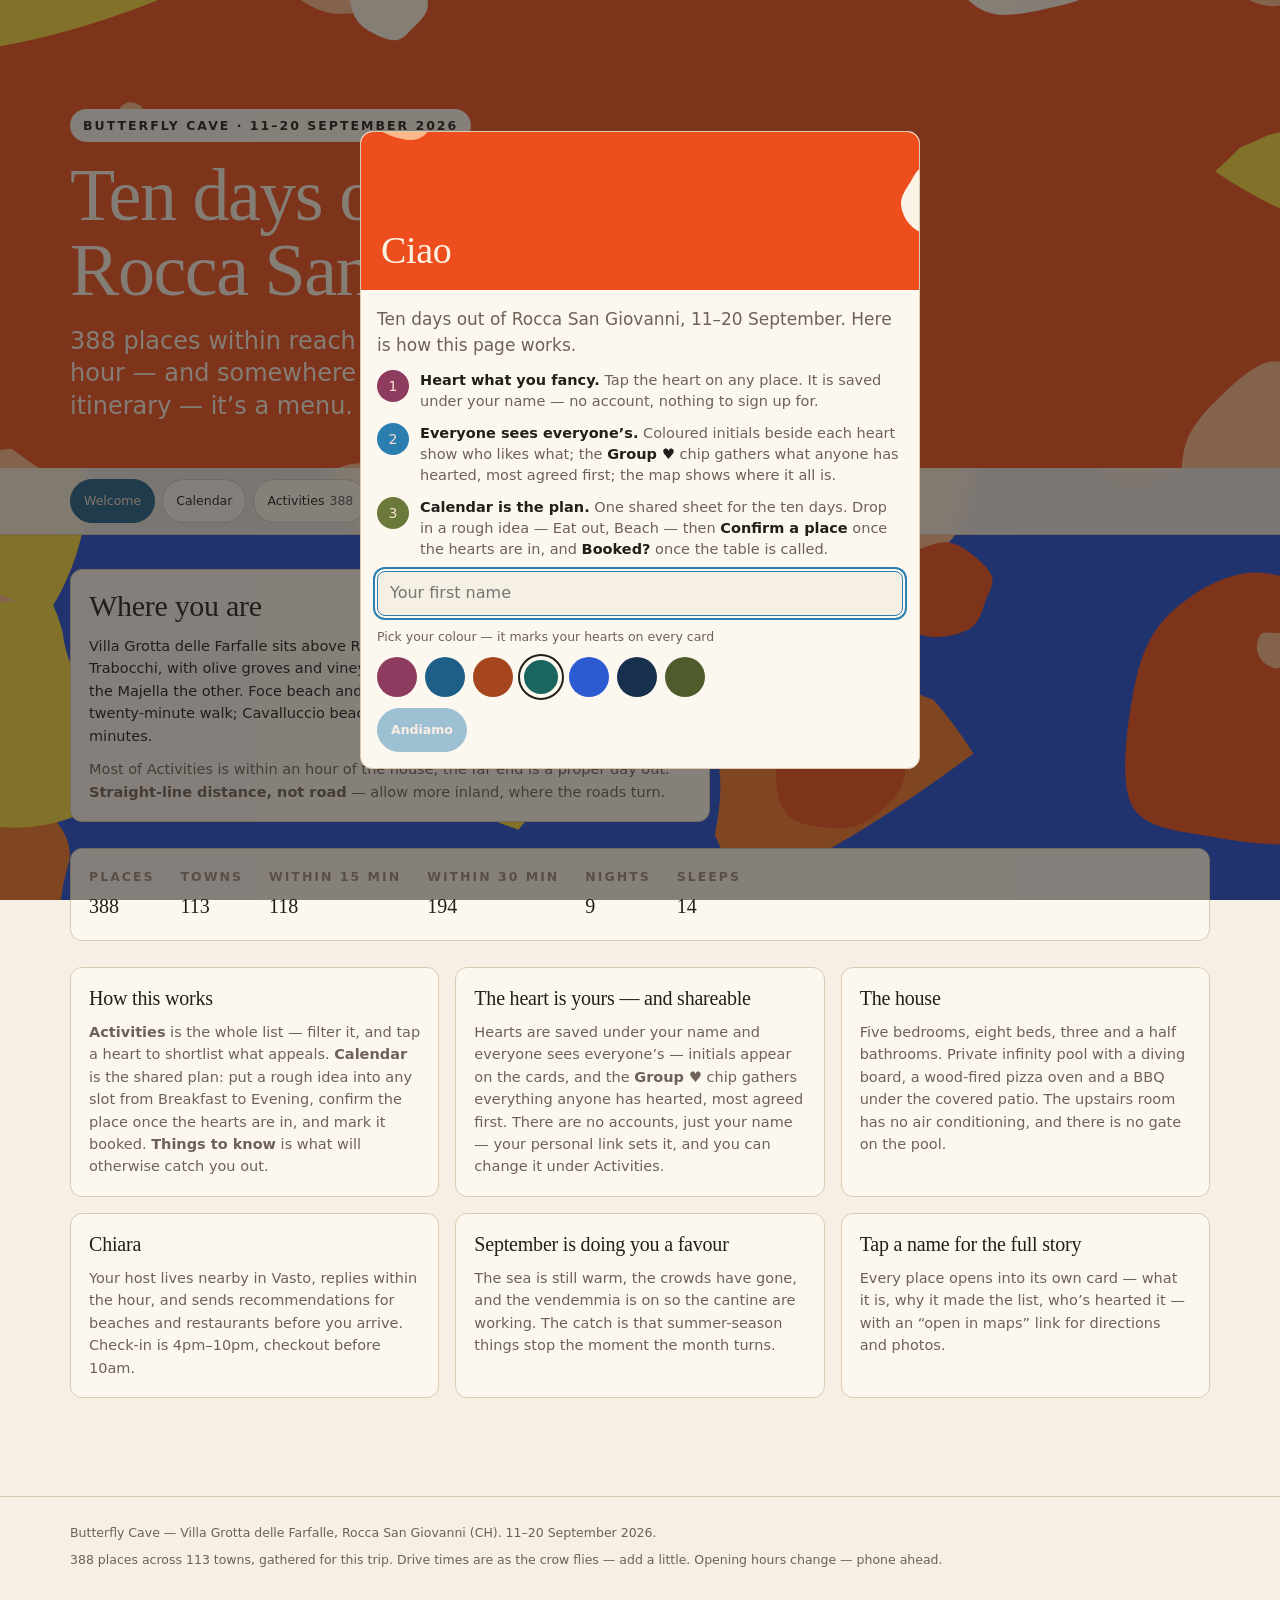
